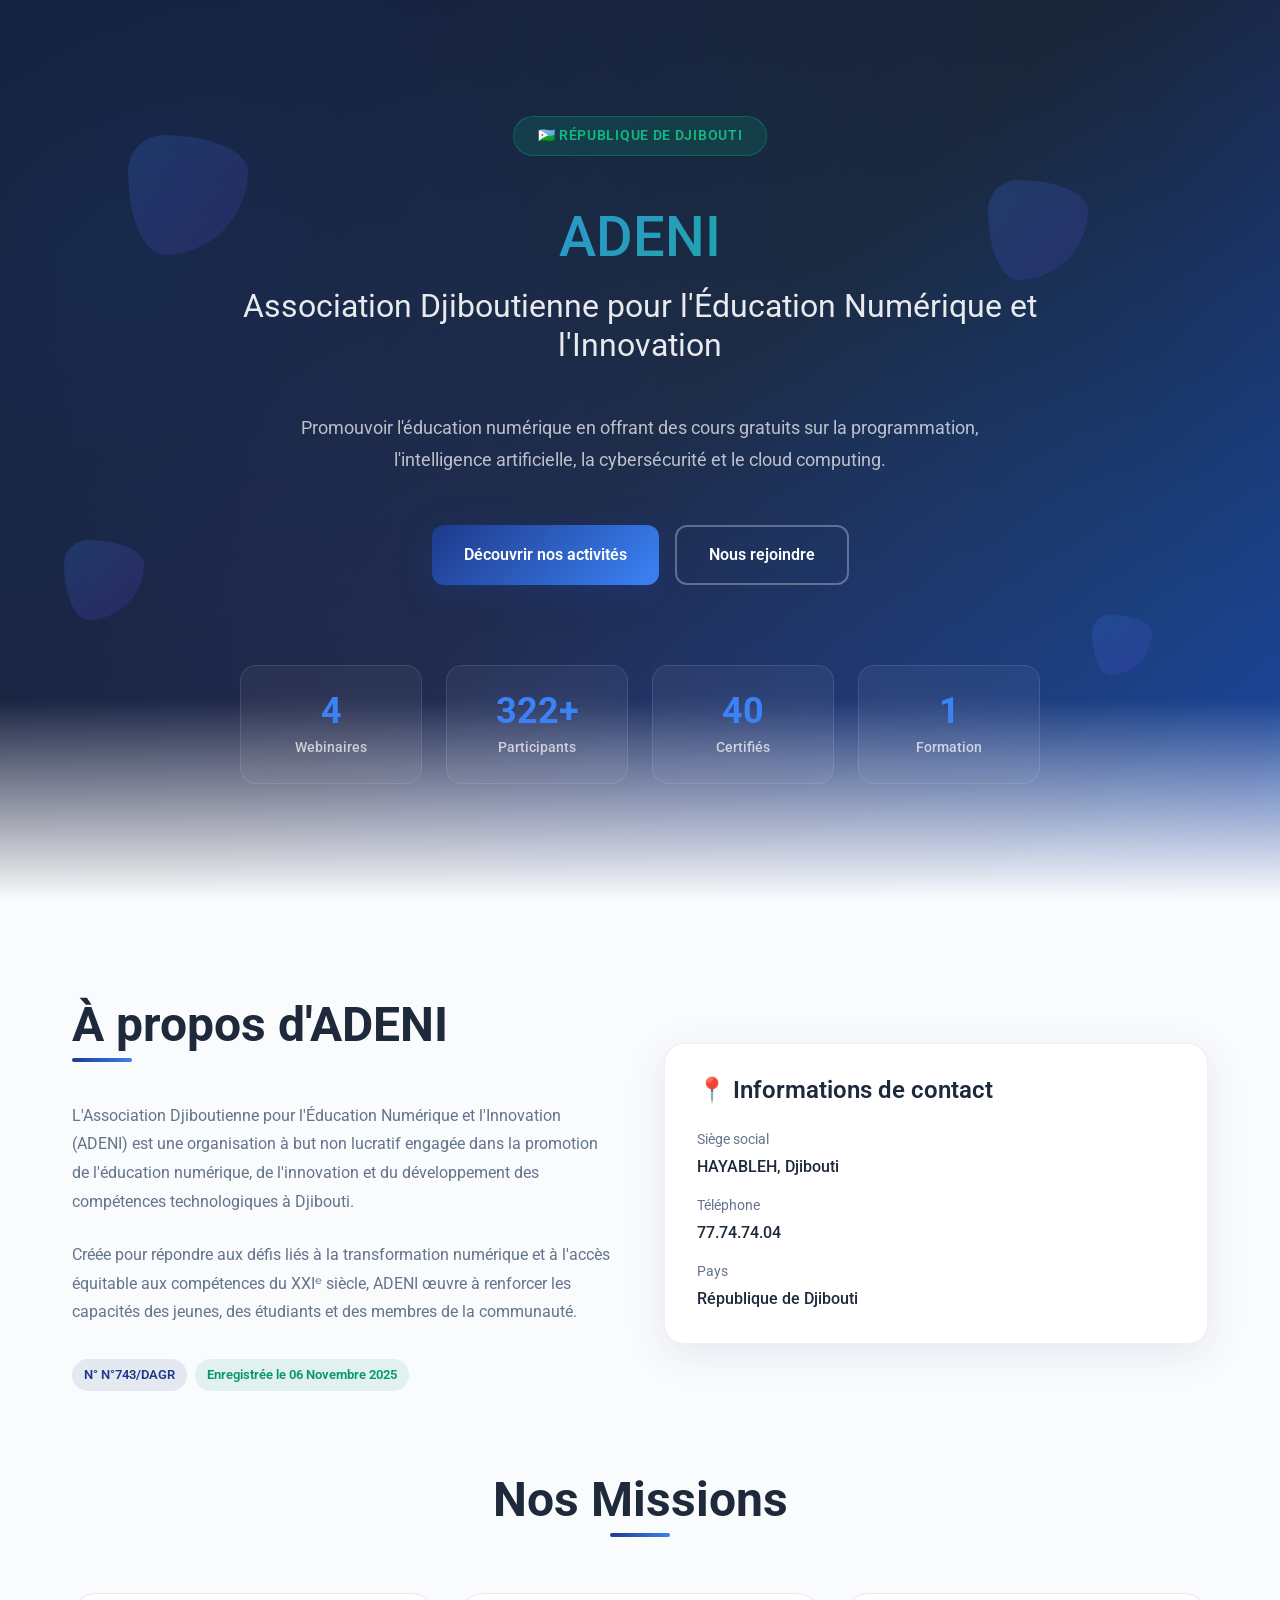
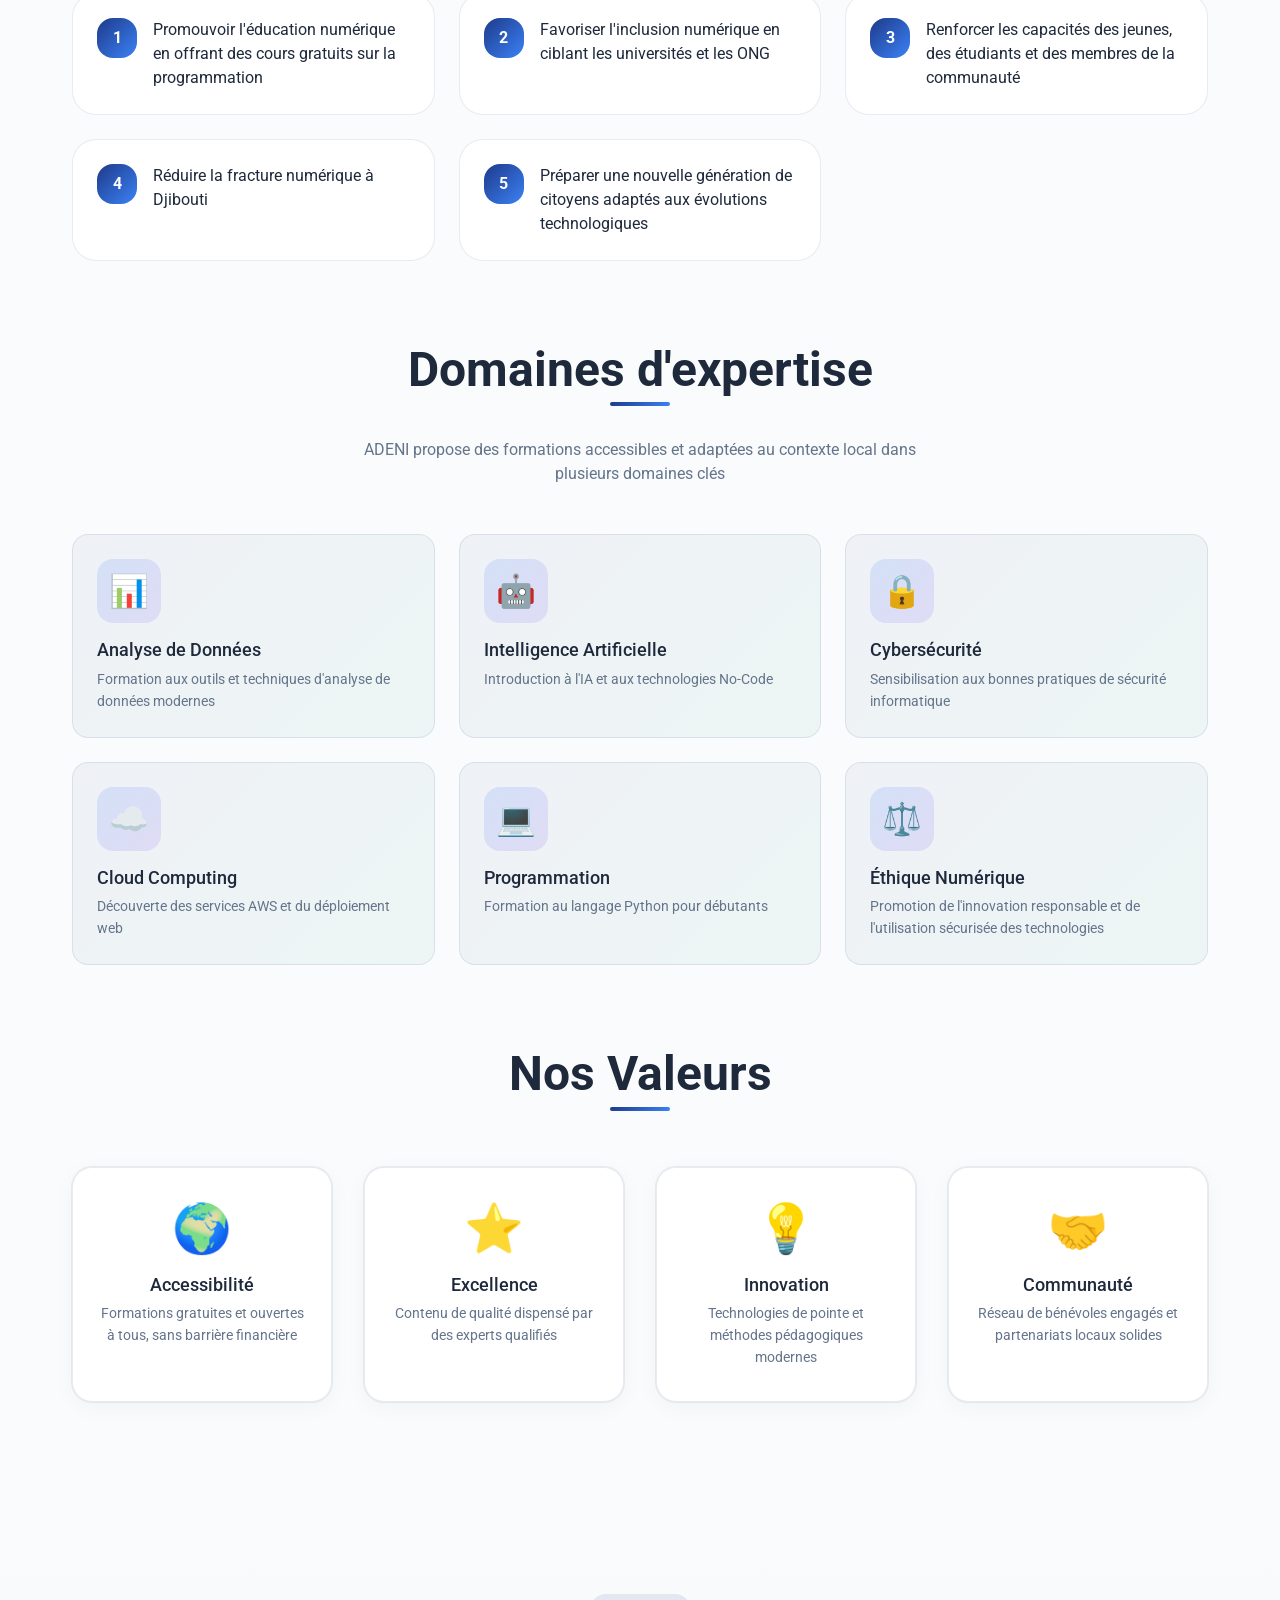
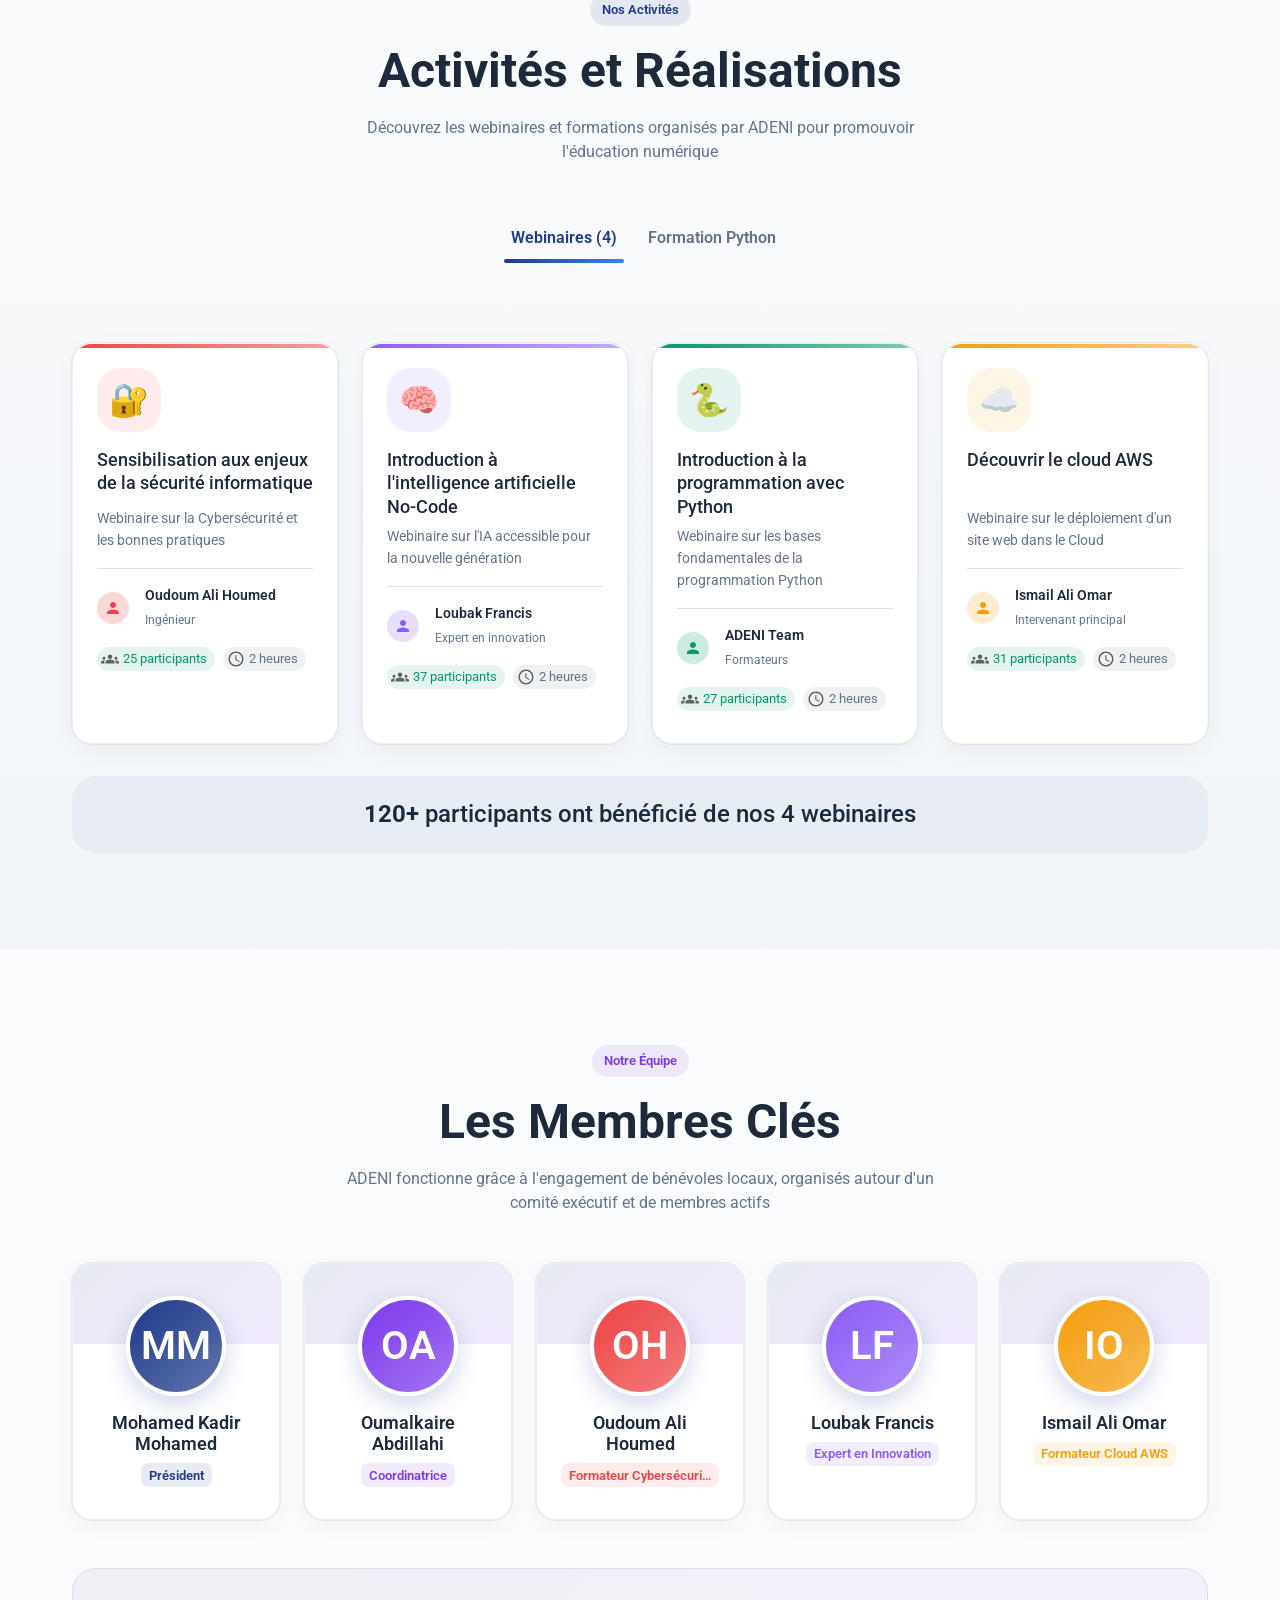
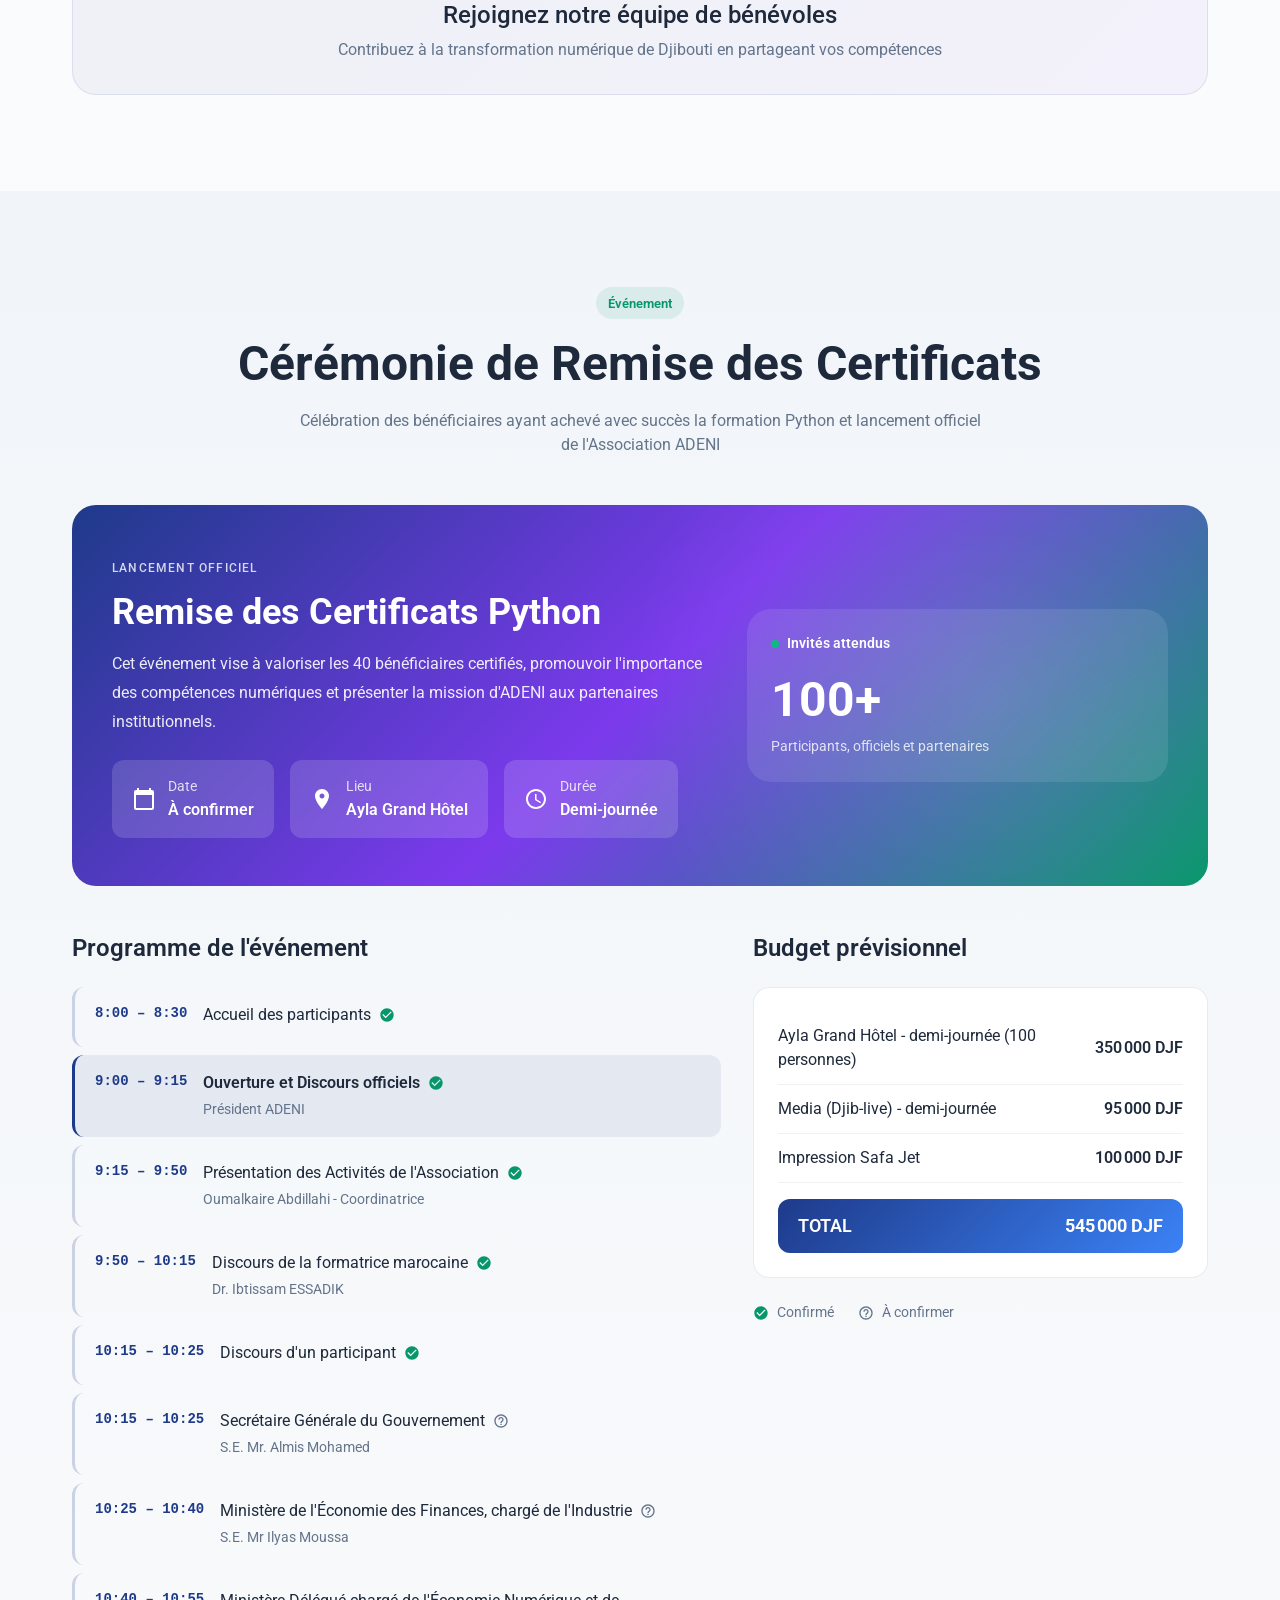
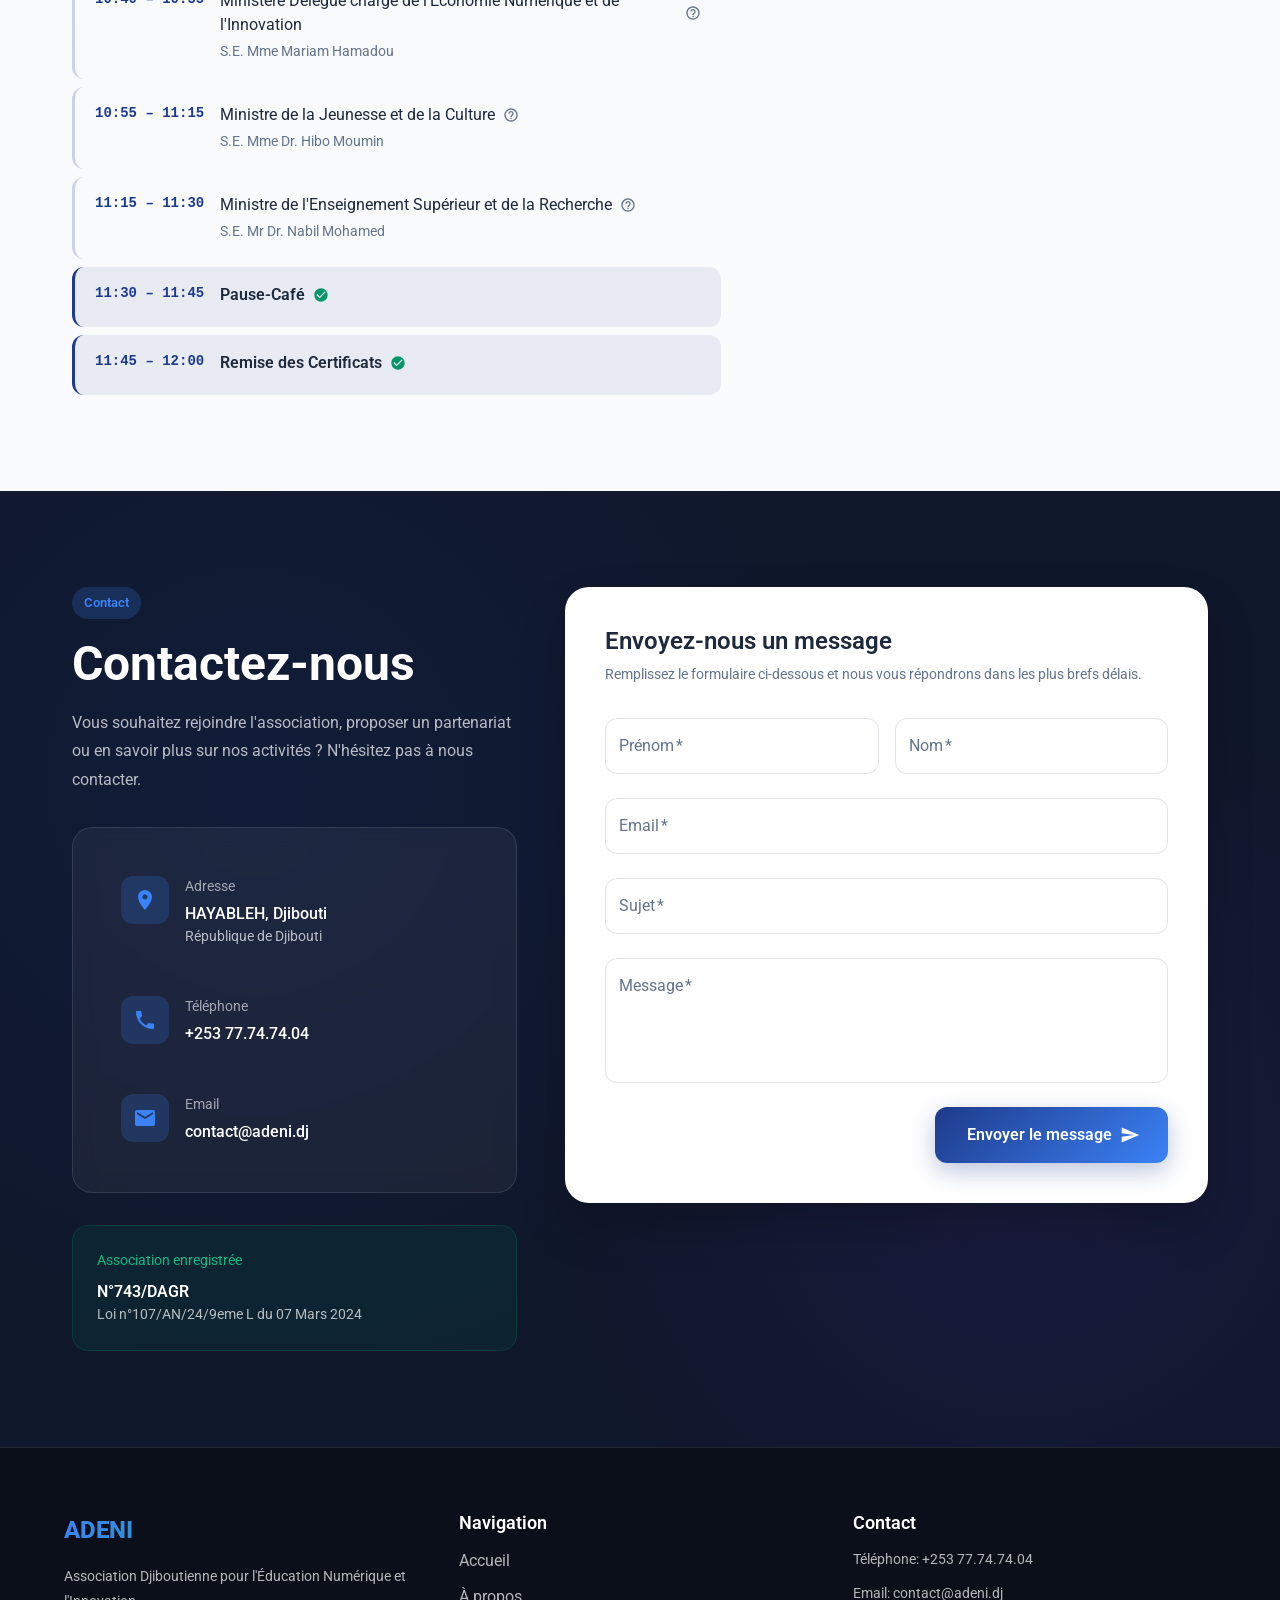
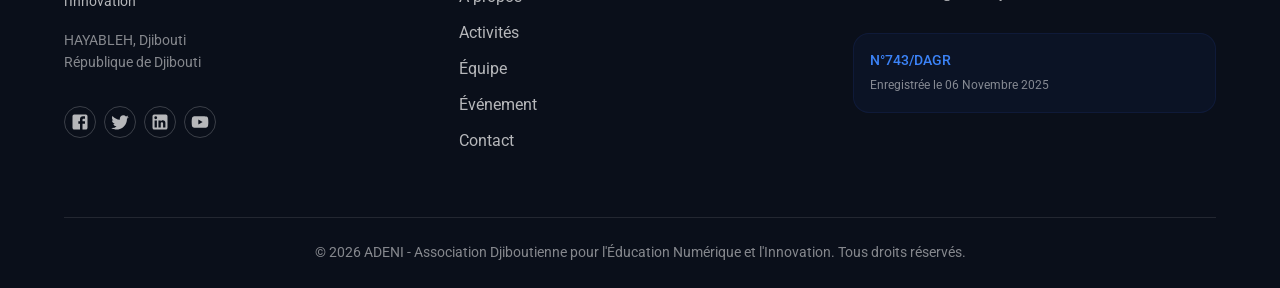
==== index.html @ f9df2353 "deploy: Ismail731404/adeni@a3d7ef7cccf377ec067c4fc3ce63d5098fafda42" ====
<!DOCTYPE html><!--Mme8Iy3ImjpcDbxz6R55e--><html lang="fr"><head><meta charSet="utf-8"/><link rel="preconnect" href="/" crossorigin=""/><meta name="viewport" content="width=device-width, initial-scale=1"/><link rel="stylesheet" href="/_next/static/chunks/e582fd2f82b62158.css" data-precedence="next"/><link rel="preload" as="script" fetchPriority="low" href="/_next/static/chunks/5a4df7dc9467d341.js"/><script src="/_next/static/chunks/112f346e31f991df.js" async=""></script><script src="/_next/static/chunks/652ad0aa26265c47.js" async=""></script><script src="/_next/static/chunks/0ff423a9fcc0186e.js" async=""></script><script src="/_next/static/chunks/ba8a736ce3226769.js" async=""></script><script src="/_next/static/chunks/turbopack-ac0573d4cff5a766.js" async=""></script><script src="/_next/static/chunks/345692ebcb7a11d4.js" async=""></script><script src="/_next/static/chunks/3dfbbc4568158f0a.js" async=""></script><script src="/_next/static/chunks/2060a9d7589f0f91.js" async=""></script><script src="/_next/static/chunks/ff1a16fafef87110.js" async=""></script><script src="/_next/static/chunks/247eb132b7f7b574.js" async=""></script><script src="/_next/static/chunks/ccc193979b85756c.js" async=""></script><script src="/_next/static/chunks/b25f6899c32c1273.js" async=""></script><script src="/_next/static/chunks/23a3ebc12481e586.js" async=""></script><script src="/_next/static/chunks/59f4f8a912d3705a.js" async=""></script><meta name="next-size-adjust" content=""/><script src="/_next/static/chunks/a6dad97d9634a72d.js" noModule=""></script><style data-emotion="mui-global lylr3s">html{-webkit-font-smoothing:antialiased;-moz-osx-font-smoothing:grayscale;box-sizing:border-box;-webkit-text-size-adjust:100%;}*,*::before,*::after{box-sizing:inherit;}strong,b{font-weight:700;}body{margin:0;color:var(--mui-palette-text-primary);font-family:"Roboto","Barlow","Montserrat","Inter",-apple-system,BlinkMacSystemFont,"Segoe UI",Helvetica,Arial,sans-serif,"Apple Color Emoji","Segoe UI Emoji";font-weight:400;font-size:1rem;line-height:1.5;background-color:var(--mui-palette-background-default);}@media print{body{background-color:var(--mui-palette-common-white);}}body::backdrop{background-color:var(--mui-palette-background-default);}</style><style data-emotion="mui-global animation-1j50h3g">@-webkit-keyframes animation-1j50h3g{0%,100%{opacity:0.6;-webkit-transform:scale(1);-moz-transform:scale(1);-ms-transform:scale(1);transform:scale(1);}50%{opacity:1;-webkit-transform:scale(1.05);-moz-transform:scale(1.05);-ms-transform:scale(1.05);transform:scale(1.05);}}@keyframes animation-1j50h3g{0%,100%{opacity:0.6;-webkit-transform:scale(1);-moz-transform:scale(1);-ms-transform:scale(1);transform:scale(1);}50%{opacity:1;-webkit-transform:scale(1.05);-moz-transform:scale(1.05);-ms-transform:scale(1.05);transform:scale(1.05);}}</style><style data-emotion="mui-global animation-1bge8p6">@-webkit-keyframes animation-1bge8p6{0%,100%{-webkit-transform:translateY(0) rotate(0deg);-moz-transform:translateY(0) rotate(0deg);-ms-transform:translateY(0) rotate(0deg);transform:translateY(0) rotate(0deg);}50%{-webkit-transform:translateY(-20px) rotate(5deg);-moz-transform:translateY(-20px) rotate(5deg);-ms-transform:translateY(-20px) rotate(5deg);transform:translateY(-20px) rotate(5deg);}}@keyframes animation-1bge8p6{0%,100%{-webkit-transform:translateY(0) rotate(0deg);-moz-transform:translateY(0) rotate(0deg);-ms-transform:translateY(0) rotate(0deg);transform:translateY(0) rotate(0deg);}50%{-webkit-transform:translateY(-20px) rotate(5deg);-moz-transform:translateY(-20px) rotate(5deg);-ms-transform:translateY(-20px) rotate(5deg);transform:translateY(-20px) rotate(5deg);}}</style><style data-emotion="mui-global animation-r6madp">@-webkit-keyframes animation-r6madp{0%{-webkit-background-position:0% 50%;background-position:0% 50%;}50%{-webkit-background-position:100% 50%;background-position:100% 50%;}100%{-webkit-background-position:0% 50%;background-position:0% 50%;}}@keyframes animation-r6madp{0%{-webkit-background-position:0% 50%;background-position:0% 50%;}50%{-webkit-background-position:100% 50%;background-position:100% 50%;}100%{-webkit-background-position:0% 50%;background-position:0% 50%;}}</style><style data-emotion="mui-global animation-rx6rw6">@-webkit-keyframes animation-rx6rw6{0%,100%{opacity:1;}50%{opacity:0.5;}}@keyframes animation-rx6rw6{0%,100%{opacity:1;}50%{opacity:0.5;}}</style><style data-emotion="mui-global 1prfaxn">@-webkit-keyframes mui-auto-fill{from{display:block;}}@keyframes mui-auto-fill{from{display:block;}}@-webkit-keyframes mui-auto-fill-cancel{from{display:block;}}@keyframes mui-auto-fill-cancel{from{display:block;}}</style><style data-emotion="mui-global 1vcqmmn">:root{--mui-spacing:8px;--mui-shape-borderRadius:8px;--mui-shadows-0:none;--mui-shadows-1:0px 1px 2px rgba(0, 0, 0, 0.08);--mui-shadows-2:0px 1px 5px rgba(0, 0, 0, 0.08);--mui-shadows-3:0px 1px 8px rgba(0, 0, 0, 0.08);--mui-shadows-4:0px 1px 10px rgba(0, 0, 0, 0.08);--mui-shadows-5:0px 1px 14px rgba(0, 0, 0, 0.08);--mui-shadows-6:0px 1px 18px rgba(0, 0, 0, 0.08);--mui-shadows-7:0px 2px 16px rgba(0, 0, 0, 0.08);--mui-shadows-8:0px 3px 14px rgba(0, 0, 0, 0.08);--mui-shadows-9:0px 3px 16px rgba(0, 0, 0, 0.08);--mui-shadows-10:0px 4px 18px rgba(0, 0, 0, 0.08);--mui-shadows-11:0px 4px 20px rgba(0, 0, 0, 0.08);--mui-shadows-12:0px 5px 22px rgba(0, 0, 0, 0.08);--mui-shadows-13:0px 5px 24px rgba(0, 0, 0, 0.08);--mui-shadows-14:0px 5px 26px rgba(0, 0, 0, 0.08);--mui-shadows-15:0px 6px 28px rgba(0, 0, 0, 0.08);--mui-shadows-16:0px 6px 30px rgba(0, 0, 0, 0.08);--mui-shadows-17:0px 6px 32px rgba(0, 0, 0, 0.08);--mui-shadows-18:0px 7px 34px rgba(0, 0, 0, 0.08);--mui-shadows-19:0px 7px 36px rgba(0, 0, 0, 0.08);--mui-shadows-20:0px 8px 38px rgba(0, 0, 0, 0.08);--mui-shadows-21:0px 8px 40px rgba(0, 0, 0, 0.08);--mui-shadows-22:0px 8px 42px rgba(0, 0, 0, 0.08);--mui-shadows-23:0px 9px 44px rgba(0, 0, 0, 0.08);--mui-shadows-24:0px 9px 46px rgba(0, 0, 0, 0.08);--mui-zIndex-mobileStepper:1000;--mui-zIndex-fab:1050;--mui-zIndex-speedDial:1050;--mui-zIndex-appBar:1100;--mui-zIndex-drawer:1200;--mui-zIndex-modal:1300;--mui-zIndex-snackbar:1400;--mui-zIndex-tooltip:1500;--mui-font-body1:400 1rem/1.5 "Roboto","Barlow","Montserrat","Inter",-apple-system,BlinkMacSystemFont,"Segoe UI",Helvetica,Arial,sans-serif,"Apple Color Emoji","Segoe UI Emoji";--mui-font-body2:400 0.875rem/1.57 "Roboto","Barlow","Montserrat","Inter",-apple-system,BlinkMacSystemFont,"Segoe UI",Helvetica,Arial,sans-serif,"Apple Color Emoji","Segoe UI Emoji";--mui-font-button:500 0.875rem/1.75 "Roboto","Barlow","Montserrat","Inter",-apple-system,BlinkMacSystemFont,"Segoe UI",Helvetica,Arial,sans-serif,"Apple Color Emoji","Segoe UI Emoji";--mui-font-caption:400 0.75rem/1.66 "Roboto","Barlow","Montserrat","Inter",-apple-system,BlinkMacSystemFont,"Segoe UI",Helvetica,Arial,sans-serif,"Apple Color Emoji","Segoe UI Emoji";--mui-font-subtitle1:500 1rem/1.57 "Roboto","Barlow","Montserrat","Inter",-apple-system,BlinkMacSystemFont,"Segoe UI",Helvetica,Arial,sans-serif,"Apple Color Emoji","Segoe UI Emoji";--mui-font-subtitle2:500 0.875rem/1.57 "Roboto","Barlow","Montserrat","Inter",-apple-system,BlinkMacSystemFont,"Segoe UI",Helvetica,Arial,sans-serif,"Apple Color Emoji","Segoe UI Emoji";--mui-font-overline:500 0.75rem/2.5 "Roboto","Barlow","Montserrat","Inter",-apple-system,BlinkMacSystemFont,"Segoe UI",Helvetica,Arial,sans-serif,"Apple Color Emoji","Segoe UI Emoji";--mui-font-h1:500 3.5rem/1.2 "Roboto","Barlow","Montserrat","Inter",-apple-system,BlinkMacSystemFont,"Segoe UI",Helvetica,Arial,sans-serif,"Apple Color Emoji","Segoe UI Emoji";--mui-font-h2:500 3rem/1.2 "Roboto","Barlow","Montserrat","Inter",-apple-system,BlinkMacSystemFont,"Segoe UI",Helvetica,Arial,sans-serif,"Apple Color Emoji","Segoe UI Emoji";--mui-font-h3:500 2.25rem/1.2 "Roboto","Barlow","Montserrat","Inter",-apple-system,BlinkMacSystemFont,"Segoe UI",Helvetica,Arial,sans-serif,"Apple Color Emoji","Segoe UI Emoji";--mui-font-h4:500 2rem/1.2 "Roboto","Barlow","Montserrat","Inter",-apple-system,BlinkMacSystemFont,"Segoe UI",Helvetica,Arial,sans-serif,"Apple Color Emoji","Segoe UI Emoji";--mui-font-h5:500 1.5rem/1.2 "Roboto","Barlow","Montserrat","Inter",-apple-system,BlinkMacSystemFont,"Segoe UI",Helvetica,Arial,sans-serif,"Apple Color Emoji","Segoe UI Emoji";--mui-font-h6:500 1.125rem/1.2 "Roboto","Barlow","Montserrat","Inter",-apple-system,BlinkMacSystemFont,"Segoe UI",Helvetica,Arial,sans-serif,"Apple Color Emoji","Segoe UI Emoji";--mui-font-inherit:inherit inherit/inherit inherit;}:root,.light{-webkit-print-color-scheme:light;color-scheme:light;--mui-palette-action-disabledBackground:rgba(0, 0, 0, 0.06);--mui-palette-action-active:rgba(0, 0, 0, 0.54);--mui-palette-action-hover:rgba(0, 0, 0, 0.04);--mui-palette-action-hoverOpacity:0.04;--mui-palette-action-selected:rgba(0, 0, 0, 0.08);--mui-palette-action-selectedOpacity:0.08;--mui-palette-action-disabled:rgba(0, 0, 0, 0.26);--mui-palette-action-disabledOpacity:0.38;--mui-palette-action-focus:rgba(0, 0, 0, 0.12);--mui-palette-action-focusOpacity:0.12;--mui-palette-action-activatedOpacity:0.12;--mui-palette-action-activeChannel:0 0 0;--mui-palette-action-selectedChannel:0 0 0;--mui-palette-background-default:var(--mui-palette-common-white);--mui-palette-background-defaultChannel:255 255 255;--mui-palette-background-paper:var(--mui-palette-common-white);--mui-palette-background-paperChannel:255 255 255;--mui-palette-background-level1:var(--mui-palette-neutral-50);--mui-palette-background-level2:var(--mui-palette-neutral-100);--mui-palette-background-level3:var(--mui-palette-neutral-200);--mui-palette-common-black:#000000;--mui-palette-common-white:#ffffff;--mui-palette-common-background:#fff;--mui-palette-common-onBackground:#000;--mui-palette-common-backgroundChannel:255 255 255;--mui-palette-common-onBackgroundChannel:0 0 0;--mui-palette-divider:var(--mui-palette-neutral-200);--mui-palette-dividerChannel:220 223 228;--mui-palette-error-50:#fef3f2;--mui-palette-error-100:#fee4e2;--mui-palette-error-200:#ffcdc9;--mui-palette-error-300:#fdaaa4;--mui-palette-error-400:#f97970;--mui-palette-error-500:#f04438;--mui-palette-error-600:#de3024;--mui-palette-error-700:#bb241a;--mui-palette-error-800:#9a221a;--mui-palette-error-900:#80231c;--mui-palette-error-950:#460d09;--mui-palette-error-light:#f97970;--mui-palette-error-main:#f04438;--mui-palette-error-dark:#de3024;--mui-palette-error-contrastText:var(--mui-palette-common-white);--mui-palette-error-mainChannel:240 68 56;--mui-palette-error-lightChannel:249 121 112;--mui-palette-error-darkChannel:222 48 36;--mui-palette-error-contrastTextChannel:var(--mui-palette-common-white);--mui-palette-info-50:#ecfdff;--mui-palette-info-100:#cff7fe;--mui-palette-info-200:#a4eefd;--mui-palette-info-300:#66e0fa;--mui-palette-info-400:#10bee8;--mui-palette-info-500:#04aad6;--mui-palette-info-600:#0787b3;--mui-palette-info-700:#0d6d91;--mui-palette-info-800:#145876;--mui-palette-info-900:#154964;--mui-palette-info-950:#082f44;--mui-palette-info-light:#10bee8;--mui-palette-info-main:#04aad6;--mui-palette-info-dark:#0787b3;--mui-palette-info-contrastText:var(--mui-palette-common-white);--mui-palette-info-mainChannel:4 170 214;--mui-palette-info-lightChannel:16 190 232;--mui-palette-info-darkChannel:7 135 179;--mui-palette-info-contrastTextChannel:var(--mui-palette-common-white);--mui-palette-neutral-50:#f9fafb;--mui-palette-neutral-100:#f1f1f4;--mui-palette-neutral-200:#dcdfe4;--mui-palette-neutral-300:#b3b9c6;--mui-palette-neutral-400:#8a94a6;--mui-palette-neutral-500:#667085;--mui-palette-neutral-600:#565e73;--mui-palette-neutral-700:#434a60;--mui-palette-neutral-800:#313749;--mui-palette-neutral-900:#212636;--mui-palette-neutral-950:#121621;--mui-palette-primary-50:#e6f7ee;--mui-palette-primary-100:#c2ebd5;--mui-palette-primary-200:#9cdfbb;--mui-palette-primary-300:#6ed39a;--mui-palette-primary-400:#4ac886;--mui-palette-primary-500:#00bf6f;--mui-palette-primary-600:#00a05c;--mui-palette-primary-700:#008148;--mui-palette-primary-800:#006236;--mui-palette-primary-900:#004d2b;--mui-palette-primary-950:#00321c;--mui-palette-primary-light:#4ac886;--mui-palette-primary-main:#00bf6f;--mui-palette-primary-dark:#00a05c;--mui-palette-primary-contrastText:var(--mui-palette-common-white);--mui-palette-primary-mainChannel:0 191 111;--mui-palette-primary-lightChannel:74 200 134;--mui-palette-primary-darkChannel:0 160 92;--mui-palette-primary-contrastTextChannel:var(--mui-palette-common-white);--mui-palette-secondary-50:#fbfcfe;--mui-palette-secondary-100:#f0f4f8;--mui-palette-secondary-200:#dde7ee;--mui-palette-secondary-300:#cdd7e1;--mui-palette-secondary-400:#9fa6ad;--mui-palette-secondary-500:#636b74;--mui-palette-secondary-600:#555e68;--mui-palette-secondary-700:#32383e;--mui-palette-secondary-800:#202427;--mui-palette-secondary-900:#121517;--mui-palette-secondary-950:#090a0b;--mui-palette-secondary-light:#555e68;--mui-palette-secondary-main:#32383e;--mui-palette-secondary-dark:#202427;--mui-palette-secondary-contrastText:var(--mui-palette-common-white);--mui-palette-secondary-mainChannel:50 56 62;--mui-palette-secondary-lightChannel:85 94 104;--mui-palette-secondary-darkChannel:32 36 39;--mui-palette-secondary-contrastTextChannel:var(--mui-palette-common-white);--mui-palette-success-50:#f0fdfa;--mui-palette-success-100:#ccfbef;--mui-palette-success-200:#9af5e1;--mui-palette-success-300:#5fe9ce;--mui-palette-success-400:#2ed3b8;--mui-palette-success-500:#15b79f;--mui-palette-success-600:#0e9382;--mui-palette-success-700:#107569;--mui-palette-success-800:#115e56;--mui-palette-success-900:#134e48;--mui-palette-success-950:#042f2c;--mui-palette-success-light:#2ed3b8;--mui-palette-success-main:#15b79f;--mui-palette-success-dark:#0e9382;--mui-palette-success-contrastText:var(--mui-palette-common-white);--mui-palette-success-mainChannel:21 183 159;--mui-palette-success-lightChannel:46 211 184;--mui-palette-success-darkChannel:14 147 130;--mui-palette-success-contrastTextChannel:var(--mui-palette-common-white);--mui-palette-text-primary:var(--mui-palette-neutral-900);--mui-palette-text-primaryChannel:33 38 54;--mui-palette-text-secondary:var(--mui-palette-neutral-500);--mui-palette-text-secondaryChannel:102 112 133;--mui-palette-text-disabled:var(--mui-palette-neutral-400);--mui-palette-warning-50:#e6f7ee;--mui-palette-warning-100:#c2ebd5;--mui-palette-warning-200:#9cdfbb;--mui-palette-warning-300:#6ed39a;--mui-palette-warning-400:#4ac886;--mui-palette-warning-500:#00bf6f;--mui-palette-warning-600:#00a05c;--mui-palette-warning-700:#008148;--mui-palette-warning-800:#006236;--mui-palette-warning-900:#004d2b;--mui-palette-warning-950:#00321c;--mui-palette-warning-light:#4ac886;--mui-palette-warning-main:#00bf6f;--mui-palette-warning-dark:#00a05c;--mui-palette-warning-contrastText:var(--mui-palette-common-white);--mui-palette-warning-mainChannel:0 191 111;--mui-palette-warning-lightChannel:74 200 134;--mui-palette-warning-darkChannel:0 160 92;--mui-palette-warning-contrastTextChannel:var(--mui-palette-common-white);--mui-palette-grey-50:#fafafa;--mui-palette-grey-100:#f5f5f5;--mui-palette-grey-200:#eeeeee;--mui-palette-grey-300:#e0e0e0;--mui-palette-grey-400:#bdbdbd;--mui-palette-grey-500:#9e9e9e;--mui-palette-grey-600:#757575;--mui-palette-grey-700:#616161;--mui-palette-grey-800:#424242;--mui-palette-grey-900:#212121;--mui-palette-grey-A100:#f5f5f5;--mui-palette-grey-A200:#eeeeee;--mui-palette-grey-A400:#bdbdbd;--mui-palette-grey-A700:#616161;--mui-palette-Alert-errorColor:rgb(99, 48, 44);--mui-palette-Alert-infoColor:rgb(6, 76, 92);--mui-palette-Alert-successColor:rgb(18, 84, 73);--mui-palette-Alert-warningColor:rgb(29, 80, 53);--mui-palette-Alert-errorFilledBg:var(--mui-palette-error-main, #f04438);--mui-palette-Alert-infoFilledBg:var(--mui-palette-info-main, #04aad6);--mui-palette-Alert-successFilledBg:var(--mui-palette-success-main, #15b79f);--mui-palette-Alert-warningFilledBg:var(--mui-palette-warning-main, #00bf6f);--mui-palette-Alert-errorFilledColor:#fff;--mui-palette-Alert-infoFilledColor:rgba(0, 0, 0, 0.87);--mui-palette-Alert-successFilledColor:rgba(0, 0, 0, 0.87);--mui-palette-Alert-warningFilledColor:rgba(0, 0, 0, 0.87);--mui-palette-Alert-errorStandardBg:rgb(254, 241, 240);--mui-palette-Alert-infoStandardBg:rgb(231, 248, 252);--mui-palette-Alert-successStandardBg:rgb(234, 250, 247);--mui-palette-Alert-warningStandardBg:rgb(236, 249, 242);--mui-palette-Alert-errorIconColor:var(--mui-palette-error-main, #f04438);--mui-palette-Alert-infoIconColor:var(--mui-palette-info-main, #04aad6);--mui-palette-Alert-successIconColor:var(--mui-palette-success-main, #15b79f);--mui-palette-Alert-warningIconColor:var(--mui-palette-warning-main, #00bf6f);--mui-palette-AppBar-defaultBg:var(--mui-palette-grey-100, #f5f5f5);--mui-palette-Avatar-defaultBg:var(--mui-palette-grey-400, #bdbdbd);--mui-palette-Button-inheritContainedBg:var(--mui-palette-grey-300, #e0e0e0);--mui-palette-Button-inheritContainedHoverBg:var(--mui-palette-grey-A100, #f5f5f5);--mui-palette-Chip-defaultBorder:var(--mui-palette-grey-400, #bdbdbd);--mui-palette-Chip-defaultAvatarColor:var(--mui-palette-grey-700, #616161);--mui-palette-Chip-defaultIconColor:var(--mui-palette-grey-700, #616161);--mui-palette-FilledInput-bg:rgba(0, 0, 0, 0.06);--mui-palette-FilledInput-hoverBg:rgba(0, 0, 0, 0.09);--mui-palette-FilledInput-disabledBg:rgba(0, 0, 0, 0.12);--mui-palette-LinearProgress-primaryBg:rgb(158, 230, 200);--mui-palette-LinearProgress-secondaryBg:rgb(177, 179, 181);--mui-palette-LinearProgress-errorBg:rgb(249, 183, 179);--mui-palette-LinearProgress-infoBg:rgb(159, 222, 239);--mui-palette-LinearProgress-successBg:rgb(166, 227, 218);--mui-palette-LinearProgress-warningBg:rgb(158, 230, 200);--mui-palette-Skeleton-bg:rgba(var(--mui-palette-text-primaryChannel, 33 38 54) / 0.11);--mui-palette-Slider-primaryTrack:rgb(158, 230, 200);--mui-palette-Slider-secondaryTrack:rgb(177, 179, 181);--mui-palette-Slider-errorTrack:rgb(249, 183, 179);--mui-palette-Slider-infoTrack:rgb(159, 222, 239);--mui-palette-Slider-successTrack:rgb(166, 227, 218);--mui-palette-Slider-warningTrack:rgb(158, 230, 200);--mui-palette-SnackbarContent-bg:var(--mui-palette-common-white);--mui-palette-SpeedDialAction-fabHoverBg:var(--mui-palette-common-white);--mui-palette-StepConnector-border:var(--mui-palette-grey-400, #bdbdbd);--mui-palette-StepContent-border:var(--mui-palette-grey-400, #bdbdbd);--mui-palette-Switch-defaultColor:var(--mui-palette-common-white, #ffffff);--mui-palette-Switch-defaultDisabledColor:var(--mui-palette-grey-100, #f5f5f5);--mui-palette-Switch-primaryDisabledColor:rgb(158, 230, 200);--mui-palette-Switch-secondaryDisabledColor:rgb(177, 179, 181);--mui-palette-Switch-errorDisabledColor:rgb(249, 183, 179);--mui-palette-Switch-infoDisabledColor:rgb(159, 222, 239);--mui-palette-Switch-successDisabledColor:rgb(166, 227, 218);--mui-palette-Switch-warningDisabledColor:rgb(158, 230, 200);--mui-palette-TableCell-border:var(--mui-palette-neutral-200);--mui-palette-Tooltip-bg:rgba(97, 97, 97, 0.92);--mui-opacity-inputPlaceholder:0.42;--mui-opacity-inputUnderline:0.42;--mui-opacity-switchTrackDisabled:0.12;--mui-opacity-switchTrack:0.38;}.dark{-webkit-print-color-scheme:dark;color-scheme:dark;--mui-palette-common-black:#000000;--mui-palette-common-white:#ffffff;--mui-palette-common-background:#000;--mui-palette-common-onBackground:#fff;--mui-palette-common-backgroundChannel:0 0 0;--mui-palette-common-onBackgroundChannel:255 255 255;--mui-palette-primary-50:#e6f7ee;--mui-palette-primary-100:#c2ebd5;--mui-palette-primary-200:#9cdfbb;--mui-palette-primary-300:#6ed39a;--mui-palette-primary-400:#4ac886;--mui-palette-primary-500:#00bf6f;--mui-palette-primary-600:#00a05c;--mui-palette-primary-700:#008148;--mui-palette-primary-800:#006236;--mui-palette-primary-900:#004d2b;--mui-palette-primary-950:#00321c;--mui-palette-primary-light:#6ed39a;--mui-palette-primary-main:#4ac886;--mui-palette-primary-dark:#00bf6f;--mui-palette-primary-contrastText:var(--mui-palette-common-black);--mui-palette-primary-mainChannel:74 200 134;--mui-palette-primary-lightChannel:110 211 154;--mui-palette-primary-darkChannel:0 191 111;--mui-palette-primary-contrastTextChannel:var(--mui-palette-common-black);--mui-palette-secondary-50:#fbfcfe;--mui-palette-secondary-100:#f0f4f8;--mui-palette-secondary-200:#dde7ee;--mui-palette-secondary-300:#cdd7e1;--mui-palette-secondary-400:#9fa6ad;--mui-palette-secondary-500:#636b74;--mui-palette-secondary-600:#555e68;--mui-palette-secondary-700:#32383e;--mui-palette-secondary-800:#202427;--mui-palette-secondary-900:#121517;--mui-palette-secondary-950:#090a0b;--mui-palette-secondary-light:#f0f4f8;--mui-palette-secondary-main:#dde7ee;--mui-palette-secondary-dark:#cdd7e1;--mui-palette-secondary-contrastText:var(--mui-palette-common-black);--mui-palette-secondary-mainChannel:221 231 238;--mui-palette-secondary-lightChannel:240 244 248;--mui-palette-secondary-darkChannel:205 215 225;--mui-palette-secondary-contrastTextChannel:var(--mui-palette-common-black);--mui-palette-error-50:#fef3f2;--mui-palette-error-100:#fee4e2;--mui-palette-error-200:#ffcdc9;--mui-palette-error-300:#fdaaa4;--mui-palette-error-400:#f97970;--mui-palette-error-500:#f04438;--mui-palette-error-600:#de3024;--mui-palette-error-700:#bb241a;--mui-palette-error-800:#9a221a;--mui-palette-error-900:#80231c;--mui-palette-error-950:#460d09;--mui-palette-error-light:#fdaaa4;--mui-palette-error-main:#f97970;--mui-palette-error-dark:#f04438;--mui-palette-error-contrastText:var(--mui-palette-common-black);--mui-palette-error-mainChannel:249 121 112;--mui-palette-error-lightChannel:253 170 164;--mui-palette-error-darkChannel:240 68 56;--mui-palette-error-contrastTextChannel:var(--mui-palette-common-black);--mui-palette-warning-50:#e6f7ee;--mui-palette-warning-100:#c2ebd5;--mui-palette-warning-200:#9cdfbb;--mui-palette-warning-300:#6ed39a;--mui-palette-warning-400:#4ac886;--mui-palette-warning-500:#00bf6f;--mui-palette-warning-600:#00a05c;--mui-palette-warning-700:#008148;--mui-palette-warning-800:#006236;--mui-palette-warning-900:#004d2b;--mui-palette-warning-950:#00321c;--mui-palette-warning-light:#6ed39a;--mui-palette-warning-main:#4ac886;--mui-palette-warning-dark:#00bf6f;--mui-palette-warning-contrastText:var(--mui-palette-common-black);--mui-palette-warning-mainChannel:74 200 134;--mui-palette-warning-lightChannel:110 211 154;--mui-palette-warning-darkChannel:0 191 111;--mui-palette-warning-contrastTextChannel:var(--mui-palette-common-black);--mui-palette-info-50:#ecfdff;--mui-palette-info-100:#cff7fe;--mui-palette-info-200:#a4eefd;--mui-palette-info-300:#66e0fa;--mui-palette-info-400:#10bee8;--mui-palette-info-500:#04aad6;--mui-palette-info-600:#0787b3;--mui-palette-info-700:#0d6d91;--mui-palette-info-800:#145876;--mui-palette-info-900:#154964;--mui-palette-info-950:#082f44;--mui-palette-info-light:#66e0fa;--mui-palette-info-main:#10bee8;--mui-palette-info-dark:#04aad6;--mui-palette-info-contrastText:var(--mui-palette-common-black);--mui-palette-info-mainChannel:16 190 232;--mui-palette-info-lightChannel:102 224 250;--mui-palette-info-darkChannel:4 170 214;--mui-palette-info-contrastTextChannel:var(--mui-palette-common-black);--mui-palette-success-50:#f0fdfa;--mui-palette-success-100:#ccfbef;--mui-palette-success-200:#9af5e1;--mui-palette-success-300:#5fe9ce;--mui-palette-success-400:#2ed3b8;--mui-palette-success-500:#15b79f;--mui-palette-success-600:#0e9382;--mui-palette-success-700:#107569;--mui-palette-success-800:#115e56;--mui-palette-success-900:#134e48;--mui-palette-success-950:#042f2c;--mui-palette-success-light:#5fe9ce;--mui-palette-success-main:#2ed3b8;--mui-palette-success-dark:#15b79f;--mui-palette-success-contrastText:var(--mui-palette-common-black);--mui-palette-success-mainChannel:46 211 184;--mui-palette-success-lightChannel:95 233 206;--mui-palette-success-darkChannel:21 183 159;--mui-palette-success-contrastTextChannel:var(--mui-palette-common-black);--mui-palette-grey-50:#fafafa;--mui-palette-grey-100:#f5f5f5;--mui-palette-grey-200:#eeeeee;--mui-palette-grey-300:#e0e0e0;--mui-palette-grey-400:#bdbdbd;--mui-palette-grey-500:#9e9e9e;--mui-palette-grey-600:#757575;--mui-palette-grey-700:#616161;--mui-palette-grey-800:#424242;--mui-palette-grey-900:#212121;--mui-palette-grey-A100:#f5f5f5;--mui-palette-grey-A200:#eeeeee;--mui-palette-grey-A400:#bdbdbd;--mui-palette-grey-A700:#616161;--mui-palette-text-primary:var(--mui-palette-neutral-100);--mui-palette-text-secondary:var(--mui-palette-neutral-400);--mui-palette-text-disabled:var(--mui-palette-neutral-600);--mui-palette-text-icon:rgba(255, 255, 255, 0.5);--mui-palette-text-primaryChannel:240 244 248;--mui-palette-text-secondaryChannel:159 166 173;--mui-palette-divider:var(--mui-palette-neutral-700);--mui-palette-background-paper:var(--mui-palette-neutral-900);--mui-palette-background-default:var(--mui-palette-neutral-950);--mui-palette-background-defaultChannel:9 10 11;--mui-palette-background-paperChannel:19 78 72;--mui-palette-background-level1:var(--mui-palette-neutral-800);--mui-palette-background-level2:var(--mui-palette-neutral-700);--mui-palette-background-level3:var(--mui-palette-neutral-600);--mui-palette-action-active:#fff;--mui-palette-action-hover:rgba(255, 255, 255, 0.08);--mui-palette-action-hoverOpacity:0.08;--mui-palette-action-selected:rgba(255, 255, 255, 0.16);--mui-palette-action-selectedOpacity:0.16;--mui-palette-action-disabled:rgba(255, 255, 255, 0.3);--mui-palette-action-disabledBackground:rgba(0, 0, 0, 0.12);--mui-palette-action-disabledOpacity:0.38;--mui-palette-action-focus:rgba(255, 255, 255, 0.12);--mui-palette-action-focusOpacity:0.12;--mui-palette-action-activatedOpacity:0.24;--mui-palette-action-activeChannel:255 255 255;--mui-palette-action-selectedChannel:255 255 255;--mui-palette-dividerChannel:50 56 62;--mui-palette-neutral-50:#fbfcfe;--mui-palette-neutral-100:#f0f4f8;--mui-palette-neutral-200:#dde7ee;--mui-palette-neutral-300:#cdd7e1;--mui-palette-neutral-400:#9fa6ad;--mui-palette-neutral-500:#636b74;--mui-palette-neutral-600:#555e68;--mui-palette-neutral-700:#32383e;--mui-palette-neutral-800:#202427;--mui-palette-neutral-900:#121517;--mui-palette-neutral-950:#090a0b;--mui-palette-Alert-errorColor:rgb(254, 221, 218);--mui-palette-Alert-infoColor:rgb(193, 242, 253);--mui-palette-Alert-successColor:rgb(191, 246, 235);--mui-palette-Alert-warningColor:rgb(197, 237, 214);--mui-palette-Alert-errorFilledBg:var(--mui-palette-error-dark, #f04438);--mui-palette-Alert-infoFilledBg:var(--mui-palette-info-dark, #04aad6);--mui-palette-Alert-successFilledBg:var(--mui-palette-success-dark, #15b79f);--mui-palette-Alert-warningFilledBg:var(--mui-palette-warning-dark, #00bf6f);--mui-palette-Alert-errorFilledColor:#fff;--mui-palette-Alert-infoFilledColor:rgba(0, 0, 0, 0.87);--mui-palette-Alert-successFilledColor:rgba(0, 0, 0, 0.87);--mui-palette-Alert-warningFilledColor:rgba(0, 0, 0, 0.87);--mui-palette-Alert-errorStandardBg:rgb(25, 16, 16);--mui-palette-Alert-infoStandardBg:rgb(10, 22, 24);--mui-palette-Alert-successStandardBg:rgb(9, 23, 20);--mui-palette-Alert-warningStandardBg:rgb(10, 21, 15);--mui-palette-Alert-errorIconColor:var(--mui-palette-error-main, #f97970);--mui-palette-Alert-infoIconColor:var(--mui-palette-info-main, #10bee8);--mui-palette-Alert-successIconColor:var(--mui-palette-success-main, #2ed3b8);--mui-palette-Alert-warningIconColor:var(--mui-palette-warning-main, #4ac886);--mui-palette-AppBar-defaultBg:var(--mui-palette-grey-900, #212121);--mui-palette-AppBar-darkBg:var(--mui-palette-background-paper, var(--mui-palette-neutral-900));--mui-palette-AppBar-darkColor:var(--mui-palette-text-primary, var(--mui-palette-neutral-100));--mui-palette-Avatar-defaultBg:var(--mui-palette-grey-600, #757575);--mui-palette-Button-inheritContainedBg:var(--mui-palette-grey-800, #424242);--mui-palette-Button-inheritContainedHoverBg:var(--mui-palette-grey-700, #616161);--mui-palette-Chip-defaultBorder:var(--mui-palette-grey-700, #616161);--mui-palette-Chip-defaultAvatarColor:var(--mui-palette-grey-300, #e0e0e0);--mui-palette-Chip-defaultIconColor:var(--mui-palette-grey-300, #e0e0e0);--mui-palette-FilledInput-bg:rgba(255, 255, 255, 0.09);--mui-palette-FilledInput-hoverBg:rgba(255, 255, 255, 0.13);--mui-palette-FilledInput-disabledBg:rgba(255, 255, 255, 0.12);--mui-palette-LinearProgress-primaryBg:rgb(37, 100, 67);--mui-palette-LinearProgress-secondaryBg:rgb(110, 115, 119);--mui-palette-LinearProgress-errorBg:rgb(124, 60, 56);--mui-palette-LinearProgress-infoBg:rgb(8, 95, 116);--mui-palette-LinearProgress-successBg:rgb(23, 105, 92);--mui-palette-LinearProgress-warningBg:rgb(37, 100, 67);--mui-palette-Skeleton-bg:rgba(var(--mui-palette-text-primaryChannel, 240 244 248) / 0.13);--mui-palette-Slider-primaryTrack:rgb(37, 100, 67);--mui-palette-Slider-secondaryTrack:rgb(110, 115, 119);--mui-palette-Slider-errorTrack:rgb(124, 60, 56);--mui-palette-Slider-infoTrack:rgb(8, 95, 116);--mui-palette-Slider-successTrack:rgb(23, 105, 92);--mui-palette-Slider-warningTrack:rgb(37, 100, 67);--mui-palette-SnackbarContent-bg:var(--mui-palette-neutral-950);--mui-palette-SpeedDialAction-fabHoverBg:var(--mui-palette-neutral-900);--mui-palette-StepConnector-border:var(--mui-palette-grey-600, #757575);--mui-palette-StepContent-border:var(--mui-palette-grey-600, #757575);--mui-palette-Switch-defaultColor:var(--mui-palette-grey-300, #e0e0e0);--mui-palette-Switch-defaultDisabledColor:var(--mui-palette-grey-600, #757575);--mui-palette-Switch-primaryDisabledColor:rgb(33, 89, 60);--mui-palette-Switch-secondaryDisabledColor:rgb(99, 103, 107);--mui-palette-Switch-errorDisabledColor:rgb(112, 54, 50);--mui-palette-Switch-infoDisabledColor:rgb(7, 85, 104);--mui-palette-Switch-successDisabledColor:rgb(20, 94, 82);--mui-palette-Switch-warningDisabledColor:rgb(33, 89, 60);--mui-palette-TableCell-border:var(--mui-palette-neutral-700);--mui-palette-Tooltip-bg:rgba(97, 97, 97, 0.92);--mui-opacity-inputPlaceholder:0.5;--mui-opacity-inputUnderline:0.7;--mui-opacity-switchTrackDisabled:0.2;--mui-opacity-switchTrack:0.3;--mui-overlays-0:none;--mui-overlays-1:linear-gradient(rgba(255 255 255 / 0.051), rgba(255 255 255 / 0.051));--mui-overlays-2:linear-gradient(rgba(255 255 255 / 0.069), rgba(255 255 255 / 0.069));--mui-overlays-3:linear-gradient(rgba(255 255 255 / 0.082), rgba(255 255 255 / 0.082));--mui-overlays-4:linear-gradient(rgba(255 255 255 / 0.092), rgba(255 255 255 / 0.092));--mui-overlays-5:linear-gradient(rgba(255 255 255 / 0.101), rgba(255 255 255 / 0.101));--mui-overlays-6:linear-gradient(rgba(255 255 255 / 0.108), rgba(255 255 255 / 0.108));--mui-overlays-7:linear-gradient(rgba(255 255 255 / 0.114), rgba(255 255 255 / 0.114));--mui-overlays-8:linear-gradient(rgba(255 255 255 / 0.119), rgba(255 255 255 / 0.119));--mui-overlays-9:linear-gradient(rgba(255 255 255 / 0.124), rgba(255 255 255 / 0.124));--mui-overlays-10:linear-gradient(rgba(255 255 255 / 0.128), rgba(255 255 255 / 0.128));--mui-overlays-11:linear-gradient(rgba(255 255 255 / 0.132), rgba(255 255 255 / 0.132));--mui-overlays-12:linear-gradient(rgba(255 255 255 / 0.135), rgba(255 255 255 / 0.135));--mui-overlays-13:linear-gradient(rgba(255 255 255 / 0.139), rgba(255 255 255 / 0.139));--mui-overlays-14:linear-gradient(rgba(255 255 255 / 0.142), rgba(255 255 255 / 0.142));--mui-overlays-15:linear-gradient(rgba(255 255 255 / 0.145), rgba(255 255 255 / 0.145));--mui-overlays-16:linear-gradient(rgba(255 255 255 / 0.147), rgba(255 255 255 / 0.147));--mui-overlays-17:linear-gradient(rgba(255 255 255 / 0.15), rgba(255 255 255 / 0.15));--mui-overlays-18:linear-gradient(rgba(255 255 255 / 0.152), rgba(255 255 255 / 0.152));--mui-overlays-19:linear-gradient(rgba(255 255 255 / 0.155), rgba(255 255 255 / 0.155));--mui-overlays-20:linear-gradient(rgba(255 255 255 / 0.157), rgba(255 255 255 / 0.157));--mui-overlays-21:linear-gradient(rgba(255 255 255 / 0.159), rgba(255 255 255 / 0.159));--mui-overlays-22:linear-gradient(rgba(255 255 255 / 0.161), rgba(255 255 255 / 0.161));--mui-overlays-23:linear-gradient(rgba(255 255 255 / 0.163), rgba(255 255 255 / 0.163));--mui-overlays-24:linear-gradient(rgba(255 255 255 / 0.165), rgba(255 255 255 / 0.165));}</style><style data-emotion="mui t9zlux 9u8nox sr2yt1 106tpw4 ge5hwm 14sfjsa tfcmu2 1cz63rn 1djl4bn qumfc4 cw2k3h 1vpu70t s6dc6l ike30x 5xgt2c 19myay0 1jbxvdv 0 194riku 9y4g0r 18u80it 1nphul1 uuo2y2 1czuce6 1d8e5r1 16ap8z1 155u782 1ap28hr 1pbhqh0 1ctcs0o ggontd 18q8mxr 1pm5g7c amresc 16uvwdm 1giuxgv lvasx7 1no3677 49hs36 ah9oh2 tnatjl 19v1w2g pjen79 8ubke j0j2jc uk2clo 1ulamx2 14vsv3w ulbyaa gzptcz 1u1fved 11l8mpa 1a8w2hw 1e5ck6t 1af0dxo 1md5qhs 1196idp 1caykud 13a2sls 1svaozw 14zmlxl vdhc8q 1f3eh7h f17v5b 16cvqyc j8jtsi nh31mz 1lj476a 1dywt6j tb76vy 18sebao 1p6p7rj qoghzg 1dlodwt ygda1q ck51oc 1q8wb1j 1n7dtpl 1502b48 18odw0h 1nalq8f xi606m 7dflfm 1atp2l8 yzyfa0 uodinn 1l4w6pd 152kmlb 1m5sepv w94xpu 162tvoi nvg557 b2w34n 1oghipa vmn7jq 11voutz cnheyd mdhohj n7v72u 1ik8hc0 ap1adi 1usbk31 1febfks n7m28g uzhpk1 jaool6 136vk3h jgm2uc 1rr4qq7 u56s3n 1ahsgld y29vn0 1g2d4de 1j7x5zi b9zgoq juafx4 1puk7eq g27cee 12pbw93 qvtcjd 1ygsmd7 s31gfy 18qrpdg uqduwb e8y97x tgitbz 7tkyyo 1behf8k 1gxuve 12koagl dh6a5o 1tro7l6 r0x7t5 depviu 126hgeb vczi2c 1hfm1jd xroteb aajgfw 1kfq2dh 180w7c1 594wab lapx0r 5k1wih mw2854 ls89wn vh8xk9 6fydy0 ixo99k 17081op 1b5yxvh 12h6os2 2xn0ns 1fiv2hr 2cmwwj h62jis auzc86 paqqca 19jxcnu xisphj 10r65dd 12duzhl 13nb6v0 aa5vz8 oeuq63 19ws6ux 3peuk1 1a9osnc 1fj209q 7qbuhs 2g5ht 1575fuq 1mnf0ec eq4n2w 3zbz66 jhvjf2 1pkos26 18tcs14 161kg8y 1tn0d4a oufl4r phlaz7 dc4as 1yxgsi7 122o4lp iguwhy boaasa 1mslilu 19ynww8 1xsp4v1 14t60ii 1esp43k dk7dxw 1c5utz8 qw4hkh bly4bm 150ccm0 f1a22 1ijltce az42r2 s3z2di 1ieipr9 3716m6 a1spsl mebnq3 1ecy3a5 hngavo hbil2u 1jm51ic 1x5994f gm158b z0l644 19sukei k6cdzf 61vpv2 1gn2eep zmqrer sd02zf 30v74q 1p57jbi 1gvcl2x 1x1ldkw 1yjq1it 1c9bevd 11m8qnq k0q99s 1r7ffbh sq3an9 1fbdl3b uftwtg 1tzqx9g 2h5s8h 1v63mlc 1yoxo8m 13az8cv 613x2j 1bod46f 1k91n08 1mxwtec iqfvhe 1d8mdix zqzfyr 1563x5h 18anm1 1sumcx6 lscdn3 hj7p06 o8889b yi0d4t aqpfg7 1t9lmqk deh46a j2auik xujrrk dd05qe 1bl9ma3 81qg8w 5qpprb 1nu4rzx 1bvc4cc 3n04hx piflnk 1n8pctu 1g78ho2 1ngxmdh 1o8i1sn 70wr3e 20tnkx 64t80v 13o69o0 8zqf6q xti75w 9e5atz 1wx6dki 11ky93s 1pi2lzz nrq3z3 187ln2c du9z7z i856ut 1bw3i5h 1uaj261 z0tz34 6ofc77 bcjuhd gub89o">.mui-t9zlux{width:100%;max-width:100vw;overflow-x:hidden;}.mui-t9zlux>*{max-width:100%;}.mui-9u8nox{position:relative;min-height:100vh;display:-webkit-box;display:-webkit-flex;display:-ms-flexbox;display:flex;-webkit-align-items:center;-webkit-box-align:center;-ms-flex-align:center;align-items:center;overflow:hidden;background:linear-gradient(135deg, #0F172A 0%, #1a1f35 50%, #1E40AF 100%);}.mui-sr2yt1{position:relative;min-height:100vh;display:-webkit-box;display:-webkit-flex;display:-ms-flexbox;display:flex;-webkit-align-items:center;-webkit-box-align:center;-ms-flex-align:center;align-items:center;overflow:hidden;background:linear-gradient(135deg, #0F172A 0%, #1a1f35 50%, #1E40AF 100%);}.mui-106tpw4{position:absolute;inset:0;overflow:hidden;}.mui-106tpw4::before{content:"";position:absolute;top:-50%;left:-50%;width:200%;height:200%;background:radial-gradient(circle at 30% 40%, rgba(59, 130, 246, 0.15) 0%, transparent 50%),radial-gradient(circle at 70% 60%, rgba(5, 150, 105, 0.12) 0%, transparent 45%),radial-gradient(circle at 50% 80%, rgba(124, 58, 237, 0.1) 0%, transparent 40%);-webkit-animation:animation-1j50h3g 8s ease-in-out infinite;animation:animation-1j50h3g 8s ease-in-out infinite;}.mui-ge5hwm{position:absolute;inset:0;overflow:hidden;}.mui-ge5hwm::before{content:"";position:absolute;top:-50%;left:-50%;width:200%;height:200%;background:radial-gradient(circle at 30% 40%, rgba(59, 130, 246, 0.15) 0%, transparent 50%),radial-gradient(circle at 70% 60%, rgba(5, 150, 105, 0.12) 0%, transparent 45%),radial-gradient(circle at 50% 80%, rgba(124, 58, 237, 0.1) 0%, transparent 40%);-webkit-animation:animation-1j50h3g 8s ease-in-out infinite;animation:animation-1j50h3g 8s ease-in-out infinite;}.mui-14sfjsa{position:absolute;width:120px;height:120px;border-radius:30% 70% 70% 30%/30% 30% 70% 70%;background:linear-gradient(135deg, rgba(59, 130, 246, 0.2), rgba(124, 58, 237, 0.15));-webkit-backdrop-filter:blur(2px);backdrop-filter:blur(2px);-webkit-animation:animation-1bge8p6 6s ease-in-out infinite;animation:animation-1bge8p6 6s ease-in-out infinite;-webkit-animation-delay:0s;animation-delay:0s;top:15%;left:10%;}.mui-tfcmu2{position:absolute;width:120px;height:120px;border-radius:30% 70% 70% 30%/30% 30% 70% 70%;background:linear-gradient(135deg, rgba(59, 130, 246, 0.2), rgba(124, 58, 237, 0.15));-webkit-backdrop-filter:blur(2px);backdrop-filter:blur(2px);-webkit-animation:animation-1bge8p6 6s ease-in-out infinite;animation:animation-1bge8p6 6s ease-in-out infinite;-webkit-animation-delay:0s;animation-delay:0s;top:15%;left:10%;}.mui-1cz63rn{position:absolute;width:80px;height:80px;border-radius:30% 70% 70% 30%/30% 30% 70% 70%;background:linear-gradient(135deg, rgba(59, 130, 246, 0.2), rgba(124, 58, 237, 0.15));-webkit-backdrop-filter:blur(2px);backdrop-filter:blur(2px);-webkit-animation:animation-1bge8p6 8s ease-in-out infinite;animation:animation-1bge8p6 8s ease-in-out infinite;-webkit-animation-delay:2s;animation-delay:2s;top:60%;left:5%;}.mui-1djl4bn{position:absolute;width:80px;height:80px;border-radius:30% 70% 70% 30%/30% 30% 70% 70%;background:linear-gradient(135deg, rgba(59, 130, 246, 0.2), rgba(124, 58, 237, 0.15));-webkit-backdrop-filter:blur(2px);backdrop-filter:blur(2px);-webkit-animation:animation-1bge8p6 8s ease-in-out infinite;animation:animation-1bge8p6 8s ease-in-out infinite;-webkit-animation-delay:2s;animation-delay:2s;top:60%;left:5%;}.mui-qumfc4{position:absolute;width:100px;height:100px;border-radius:30% 70% 70% 30%/30% 30% 70% 70%;background:linear-gradient(135deg, rgba(59, 130, 246, 0.2), rgba(124, 58, 237, 0.15));-webkit-backdrop-filter:blur(2px);backdrop-filter:blur(2px);-webkit-animation:animation-1bge8p6 7s ease-in-out infinite;animation:animation-1bge8p6 7s ease-in-out infinite;-webkit-animation-delay:1s;animation-delay:1s;top:20%;right:15%;}.mui-cw2k3h{position:absolute;width:100px;height:100px;border-radius:30% 70% 70% 30%/30% 30% 70% 70%;background:linear-gradient(135deg, rgba(59, 130, 246, 0.2), rgba(124, 58, 237, 0.15));-webkit-backdrop-filter:blur(2px);backdrop-filter:blur(2px);-webkit-animation:animation-1bge8p6 7s ease-in-out infinite;animation:animation-1bge8p6 7s ease-in-out infinite;-webkit-animation-delay:1s;animation-delay:1s;top:20%;right:15%;}.mui-1vpu70t{position:absolute;width:60px;height:60px;border-radius:30% 70% 70% 30%/30% 30% 70% 70%;background:linear-gradient(135deg, rgba(59, 130, 246, 0.2), rgba(124, 58, 237, 0.15));-webkit-backdrop-filter:blur(2px);backdrop-filter:blur(2px);-webkit-animation:animation-1bge8p6 9s ease-in-out infinite;animation:animation-1bge8p6 9s ease-in-out infinite;-webkit-animation-delay:3s;animation-delay:3s;bottom:25%;right:10%;}.mui-s6dc6l{position:absolute;width:60px;height:60px;border-radius:30% 70% 70% 30%/30% 30% 70% 70%;background:linear-gradient(135deg, rgba(59, 130, 246, 0.2), rgba(124, 58, 237, 0.15));-webkit-backdrop-filter:blur(2px);backdrop-filter:blur(2px);-webkit-animation:animation-1bge8p6 9s ease-in-out infinite;animation:animation-1bge8p6 9s ease-in-out infinite;-webkit-animation-delay:3s;animation-delay:3s;bottom:25%;right:10%;}.mui-ike30x{width:100%;margin-left:auto;box-sizing:border-box;margin-right:auto;padding-left:calc(2 * var(--mui-spacing));padding-right:calc(2 * var(--mui-spacing));position:relative;z-index:1;}@media (min-width:600px){.mui-ike30x{padding-left:calc(3 * var(--mui-spacing));padding-right:calc(3 * var(--mui-spacing));}}@media (min-width:1200px){.mui-ike30x{max-width:1200px;}}.mui-5xgt2c{display:-webkit-box;display:-webkit-flex;display:-ms-flexbox;display:flex;-webkit-flex-direction:column;-ms-flex-direction:column;flex-direction:column;gap:calc(6 * var(--mui-spacing));-webkit-align-items:center;-webkit-box-align:center;-ms-flex-align:center;align-items:center;text-align:center;}.mui-19myay0{padding-left:calc(3 * var(--mui-spacing));padding-right:calc(3 * var(--mui-spacing));padding-top:var(--mui-spacing);padding-bottom:var(--mui-spacing);border-radius:calc(50 * var(--mui-shape-borderRadius));background:rgba(5, 150, 105, 0.2);border:1px solid rgba(16, 185, 129, 0.3);}.mui-1jbxvdv{margin:0;font-family:"Roboto","Barlow","Montserrat","Inter",-apple-system,BlinkMacSystemFont,"Segoe UI",Helvetica,Arial,sans-serif,"Apple Color Emoji","Segoe UI Emoji";font-weight:400;font-size:0.875rem;line-height:1.57;color:#10B981;font-weight:600;letter-spacing:0.05em;text-transform:uppercase;}.mui-194riku{background:linear-gradient(135deg, #3B82F6 0%, #10B981 50%, #8B5CF6 100%);-webkit-background-size:200% 200%;background-size:200% 200%;-webkit-animation:animation-r6madp 5s ease infinite;animation:animation-r6madp 5s ease infinite;-webkit-background-clip:text;-webkit-text-fill-color:transparent;-webkit-background-clip:text;background-clip:text;margin-bottom:calc(2 * var(--mui-spacing));}.mui-9y4g0r{margin:0;font-family:"Roboto","Barlow","Montserrat","Inter",-apple-system,BlinkMacSystemFont,"Segoe UI",Helvetica,Arial,sans-serif,"Apple Color Emoji","Segoe UI Emoji";font-weight:500;font-size:3.5rem;line-height:1.2;background:linear-gradient(135deg, #3B82F6 0%, #10B981 50%, #8B5CF6 100%);-webkit-background-size:200% 200%;background-size:200% 200%;-webkit-animation:animation-r6madp 5s ease infinite;animation:animation-r6madp 5s ease infinite;-webkit-background-clip:text;-webkit-text-fill-color:transparent;-webkit-background-clip:text;background-clip:text;margin-bottom:calc(2 * var(--mui-spacing));}.mui-18u80it{margin:0;font-family:"Roboto","Barlow","Montserrat","Inter",-apple-system,BlinkMacSystemFont,"Segoe UI",Helvetica,Arial,sans-serif,"Apple Color Emoji","Segoe UI Emoji";font-weight:500;font-size:2rem;line-height:1.2;color:rgba(255, 255, 255, 0.9);font-weight:400;max-width:800px;margin-left:auto;margin-right:auto;}.mui-1nphul1{margin:0;font-family:"Roboto","Barlow","Montserrat","Inter",-apple-system,BlinkMacSystemFont,"Segoe UI",Helvetica,Arial,sans-serif,"Apple Color Emoji","Segoe UI Emoji";font-weight:500;font-size:1.125rem;line-height:1.2;color:rgba(255, 255, 255, 0.7);max-width:700px;margin-left:auto;margin-right:auto;font-weight:400;line-height:1.8;}.mui-uuo2y2{display:-webkit-box;display:-webkit-flex;display:-ms-flexbox;display:flex;-webkit-flex-direction:column;-ms-flex-direction:column;flex-direction:column;}@media (min-width:0px){.mui-uuo2y2{-webkit-flex-direction:column;-ms-flex-direction:column;flex-direction:column;gap:calc(2 * var(--mui-spacing));}}@media (min-width:600px){.mui-uuo2y2{-webkit-flex-direction:row;-ms-flex-direction:row;flex-direction:row;gap:calc(2 * var(--mui-spacing));}}.mui-1czuce6{background:linear-gradient(135deg, #1E3A8A 0%, #3B82F6 100%);color:#FFFFFF;padding:14px 32px;font-size:1rem;font-weight:600;border-radius:12px;text-transform:none;box-shadow:0 8px 32px rgba(30, 58, 138, 0.4);-webkit-transition:all 0.3s ease;transition:all 0.3s ease;}.mui-1czuce6:hover{-webkit-transform:translateY(-2px);-moz-transform:translateY(-2px);-ms-transform:translateY(-2px);transform:translateY(-2px);box-shadow:0 12px 40px rgba(30, 58, 138, 0.5);}.mui-1d8e5r1{font-family:"Roboto","Barlow","Montserrat","Inter",-apple-system,BlinkMacSystemFont,"Segoe UI",Helvetica,Arial,sans-serif,"Apple Color Emoji","Segoe UI Emoji";font-weight:500;font-size:0.875rem;line-height:1.75;text-transform:uppercase;min-width:64px;padding:6px 16px;border:0;border-radius:var(--mui-shape-borderRadius);-webkit-transition:background-color 250ms cubic-bezier(0.4, 0, 0.2, 1) 0ms,box-shadow 250ms cubic-bezier(0.4, 0, 0.2, 1) 0ms,border-color 250ms cubic-bezier(0.4, 0, 0.2, 1) 0ms,color 250ms cubic-bezier(0.4, 0, 0.2, 1) 0ms;transition:background-color 250ms cubic-bezier(0.4, 0, 0.2, 1) 0ms,box-shadow 250ms cubic-bezier(0.4, 0, 0.2, 1) 0ms,border-color 250ms cubic-bezier(0.4, 0, 0.2, 1) 0ms,color 250ms cubic-bezier(0.4, 0, 0.2, 1) 0ms;padding:6px 8px;color:var(--variant-textColor);background-color:var(--variant-textBg);--variant-textColor:var(--mui-palette-primary-main);--variant-outlinedColor:var(--mui-palette-primary-main);--variant-outlinedBorder:rgba(var(--mui-palette-primary-mainChannel) / 0.5);--variant-containedColor:var(--mui-palette-primary-contrastText);--variant-containedBg:var(--mui-palette-primary-main);-webkit-transition:background-color 250ms cubic-bezier(0.4, 0, 0.2, 1) 0ms,box-shadow 250ms cubic-bezier(0.4, 0, 0.2, 1) 0ms,border-color 250ms cubic-bezier(0.4, 0, 0.2, 1) 0ms;transition:background-color 250ms cubic-bezier(0.4, 0, 0.2, 1) 0ms,box-shadow 250ms cubic-bezier(0.4, 0, 0.2, 1) 0ms,border-color 250ms cubic-bezier(0.4, 0, 0.2, 1) 0ms;border-radius:12px;text-transform:none;padding:8px 20px;padding:9px 16px;background:linear-gradient(135deg, #1E3A8A 0%, #3B82F6 100%);color:#FFFFFF;padding:14px 32px;font-size:1rem;font-weight:600;border-radius:12px;text-transform:none;box-shadow:0 8px 32px rgba(30, 58, 138, 0.4);-webkit-transition:all 0.3s ease;transition:all 0.3s ease;}.mui-1d8e5r1:hover{-webkit-text-decoration:none;text-decoration:none;}.mui-1d8e5r1.Mui-disabled{color:var(--mui-palette-action-disabled);}@media (hover: hover){.mui-1d8e5r1:hover{--variant-containedBg:var(--mui-palette-primary-dark);--variant-textBg:rgba(var(--mui-palette-primary-mainChannel) / calc(var(--mui-palette-action-hoverOpacity)));--variant-outlinedBorder:var(--mui-palette-primary-main);--variant-outlinedBg:rgba(var(--mui-palette-primary-mainChannel) / calc(var(--mui-palette-action-hoverOpacity)));}}.mui-1d8e5r1.MuiButton-loading{color:transparent;}.mui-1d8e5r1:hover{-webkit-transform:translateY(-2px);-moz-transform:translateY(-2px);-ms-transform:translateY(-2px);transform:translateY(-2px);box-shadow:0 12px 40px rgba(30, 58, 138, 0.5);}.mui-16ap8z1{display:-webkit-inline-box;display:-webkit-inline-flex;display:-ms-inline-flexbox;display:inline-flex;-webkit-align-items:center;-webkit-box-align:center;-ms-flex-align:center;align-items:center;-webkit-box-pack:center;-ms-flex-pack:center;-webkit-justify-content:center;justify-content:center;position:relative;box-sizing:border-box;-webkit-tap-highlight-color:transparent;background-color:transparent;outline:0;border:0;margin:0;border-radius:0;padding:0;cursor:pointer;-webkit-user-select:none;-moz-user-select:none;-ms-user-select:none;user-select:none;vertical-align:middle;-moz-appearance:none;-webkit-appearance:none;-webkit-text-decoration:none;text-decoration:none;color:inherit;font-family:"Roboto","Barlow","Montserrat","Inter",-apple-system,BlinkMacSystemFont,"Segoe UI",Helvetica,Arial,sans-serif,"Apple Color Emoji","Segoe UI Emoji";font-weight:500;font-size:0.875rem;line-height:1.75;text-transform:uppercase;min-width:64px;padding:6px 16px;border:0;border-radius:var(--mui-shape-borderRadius);-webkit-transition:background-color 250ms cubic-bezier(0.4, 0, 0.2, 1) 0ms,box-shadow 250ms cubic-bezier(0.4, 0, 0.2, 1) 0ms,border-color 250ms cubic-bezier(0.4, 0, 0.2, 1) 0ms,color 250ms cubic-bezier(0.4, 0, 0.2, 1) 0ms;transition:background-color 250ms cubic-bezier(0.4, 0, 0.2, 1) 0ms,box-shadow 250ms cubic-bezier(0.4, 0, 0.2, 1) 0ms,border-color 250ms cubic-bezier(0.4, 0, 0.2, 1) 0ms,color 250ms cubic-bezier(0.4, 0, 0.2, 1) 0ms;padding:6px 8px;color:var(--variant-textColor);background-color:var(--variant-textBg);--variant-textColor:var(--mui-palette-primary-main);--variant-outlinedColor:var(--mui-palette-primary-main);--variant-outlinedBorder:rgba(var(--mui-palette-primary-mainChannel) / 0.5);--variant-containedColor:var(--mui-palette-primary-contrastText);--variant-containedBg:var(--mui-palette-primary-main);-webkit-transition:background-color 250ms cubic-bezier(0.4, 0, 0.2, 1) 0ms,box-shadow 250ms cubic-bezier(0.4, 0, 0.2, 1) 0ms,border-color 250ms cubic-bezier(0.4, 0, 0.2, 1) 0ms;transition:background-color 250ms cubic-bezier(0.4, 0, 0.2, 1) 0ms,box-shadow 250ms cubic-bezier(0.4, 0, 0.2, 1) 0ms,border-color 250ms cubic-bezier(0.4, 0, 0.2, 1) 0ms;border-radius:12px;text-transform:none;padding:8px 20px;padding:9px 16px;background:linear-gradient(135deg, #1E3A8A 0%, #3B82F6 100%);color:#FFFFFF;padding:14px 32px;font-size:1rem;font-weight:600;border-radius:12px;text-transform:none;box-shadow:0 8px 32px rgba(30, 58, 138, 0.4);-webkit-transition:all 0.3s ease;transition:all 0.3s ease;}.mui-16ap8z1::-moz-focus-inner{border-style:none;}.mui-16ap8z1.Mui-disabled{pointer-events:none;cursor:default;}@media print{.mui-16ap8z1{-webkit-print-color-adjust:exact;color-adjust:exact;}}.mui-16ap8z1:hover{-webkit-text-decoration:none;text-decoration:none;}.mui-16ap8z1.Mui-disabled{color:var(--mui-palette-action-disabled);}@media (hover: hover){.mui-16ap8z1:hover{--variant-containedBg:var(--mui-palette-primary-dark);--variant-textBg:rgba(var(--mui-palette-primary-mainChannel) / calc(var(--mui-palette-action-hoverOpacity)));--variant-outlinedBorder:var(--mui-palette-primary-main);--variant-outlinedBg:rgba(var(--mui-palette-primary-mainChannel) / calc(var(--mui-palette-action-hoverOpacity)));}}.mui-16ap8z1.MuiButton-loading{color:transparent;}.mui-16ap8z1:hover{-webkit-transform:translateY(-2px);-moz-transform:translateY(-2px);-ms-transform:translateY(-2px);transform:translateY(-2px);box-shadow:0 12px 40px rgba(30, 58, 138, 0.5);}.mui-155u782{color:#FFFFFF;padding:14px 32px;font-size:1rem;font-weight:600;border-radius:12px;text-transform:none;border:2px solid rgba(255, 255, 255, 0.3);-webkit-backdrop-filter:blur(4px);backdrop-filter:blur(4px);-webkit-transition:all 0.3s ease;transition:all 0.3s ease;}.mui-155u782:hover{border-color:#3B82F6;background:rgba(59, 130, 246, 0.1);-webkit-transform:translateY(-2px);-moz-transform:translateY(-2px);-ms-transform:translateY(-2px);transform:translateY(-2px);}.mui-1ap28hr{font-family:"Roboto","Barlow","Montserrat","Inter",-apple-system,BlinkMacSystemFont,"Segoe UI",Helvetica,Arial,sans-serif,"Apple Color Emoji","Segoe UI Emoji";font-weight:500;font-size:0.875rem;line-height:1.75;text-transform:uppercase;min-width:64px;padding:6px 16px;border:0;border-radius:var(--mui-shape-borderRadius);-webkit-transition:background-color 250ms cubic-bezier(0.4, 0, 0.2, 1) 0ms,box-shadow 250ms cubic-bezier(0.4, 0, 0.2, 1) 0ms,border-color 250ms cubic-bezier(0.4, 0, 0.2, 1) 0ms,color 250ms cubic-bezier(0.4, 0, 0.2, 1) 0ms;transition:background-color 250ms cubic-bezier(0.4, 0, 0.2, 1) 0ms,box-shadow 250ms cubic-bezier(0.4, 0, 0.2, 1) 0ms,border-color 250ms cubic-bezier(0.4, 0, 0.2, 1) 0ms,color 250ms cubic-bezier(0.4, 0, 0.2, 1) 0ms;padding:6px 8px;color:var(--variant-textColor);background-color:var(--variant-textBg);--variant-textColor:var(--mui-palette-primary-main);--variant-outlinedColor:var(--mui-palette-primary-main);--variant-outlinedBorder:rgba(var(--mui-palette-primary-mainChannel) / 0.5);--variant-containedColor:var(--mui-palette-primary-contrastText);--variant-containedBg:var(--mui-palette-primary-main);-webkit-transition:background-color 250ms cubic-bezier(0.4, 0, 0.2, 1) 0ms,box-shadow 250ms cubic-bezier(0.4, 0, 0.2, 1) 0ms,border-color 250ms cubic-bezier(0.4, 0, 0.2, 1) 0ms;transition:background-color 250ms cubic-bezier(0.4, 0, 0.2, 1) 0ms,box-shadow 250ms cubic-bezier(0.4, 0, 0.2, 1) 0ms,border-color 250ms cubic-bezier(0.4, 0, 0.2, 1) 0ms;border-radius:12px;text-transform:none;padding:8px 20px;padding:9px 16px;color:#FFFFFF;padding:14px 32px;font-size:1rem;font-weight:600;border-radius:12px;text-transform:none;border:2px solid rgba(255, 255, 255, 0.3);-webkit-backdrop-filter:blur(4px);backdrop-filter:blur(4px);-webkit-transition:all 0.3s ease;transition:all 0.3s ease;}.mui-1ap28hr:hover{-webkit-text-decoration:none;text-decoration:none;}.mui-1ap28hr.Mui-disabled{color:var(--mui-palette-action-disabled);}@media (hover: hover){.mui-1ap28hr:hover{--variant-containedBg:var(--mui-palette-primary-dark);--variant-textBg:rgba(var(--mui-palette-primary-mainChannel) / calc(var(--mui-palette-action-hoverOpacity)));--variant-outlinedBorder:var(--mui-palette-primary-main);--variant-outlinedBg:rgba(var(--mui-palette-primary-mainChannel) / calc(var(--mui-palette-action-hoverOpacity)));}}.mui-1ap28hr.MuiButton-loading{color:transparent;}.mui-1ap28hr:hover{border-color:#3B82F6;background:rgba(59, 130, 246, 0.1);-webkit-transform:translateY(-2px);-moz-transform:translateY(-2px);-ms-transform:translateY(-2px);transform:translateY(-2px);}.mui-1pbhqh0{display:-webkit-inline-box;display:-webkit-inline-flex;display:-ms-inline-flexbox;display:inline-flex;-webkit-align-items:center;-webkit-box-align:center;-ms-flex-align:center;align-items:center;-webkit-box-pack:center;-ms-flex-pack:center;-webkit-justify-content:center;justify-content:center;position:relative;box-sizing:border-box;-webkit-tap-highlight-color:transparent;background-color:transparent;outline:0;border:0;margin:0;border-radius:0;padding:0;cursor:pointer;-webkit-user-select:none;-moz-user-select:none;-ms-user-select:none;user-select:none;vertical-align:middle;-moz-appearance:none;-webkit-appearance:none;-webkit-text-decoration:none;text-decoration:none;color:inherit;font-family:"Roboto","Barlow","Montserrat","Inter",-apple-system,BlinkMacSystemFont,"Segoe UI",Helvetica,Arial,sans-serif,"Apple Color Emoji","Segoe UI Emoji";font-weight:500;font-size:0.875rem;line-height:1.75;text-transform:uppercase;min-width:64px;padding:6px 16px;border:0;border-radius:var(--mui-shape-borderRadius);-webkit-transition:background-color 250ms cubic-bezier(0.4, 0, 0.2, 1) 0ms,box-shadow 250ms cubic-bezier(0.4, 0, 0.2, 1) 0ms,border-color 250ms cubic-bezier(0.4, 0, 0.2, 1) 0ms,color 250ms cubic-bezier(0.4, 0, 0.2, 1) 0ms;transition:background-color 250ms cubic-bezier(0.4, 0, 0.2, 1) 0ms,box-shadow 250ms cubic-bezier(0.4, 0, 0.2, 1) 0ms,border-color 250ms cubic-bezier(0.4, 0, 0.2, 1) 0ms,color 250ms cubic-bezier(0.4, 0, 0.2, 1) 0ms;padding:6px 8px;color:var(--variant-textColor);background-color:var(--variant-textBg);--variant-textColor:var(--mui-palette-primary-main);--variant-outlinedColor:var(--mui-palette-primary-main);--variant-outlinedBorder:rgba(var(--mui-palette-primary-mainChannel) / 0.5);--variant-containedColor:var(--mui-palette-primary-contrastText);--variant-containedBg:var(--mui-palette-primary-main);-webkit-transition:background-color 250ms cubic-bezier(0.4, 0, 0.2, 1) 0ms,box-shadow 250ms cubic-bezier(0.4, 0, 0.2, 1) 0ms,border-color 250ms cubic-bezier(0.4, 0, 0.2, 1) 0ms;transition:background-color 250ms cubic-bezier(0.4, 0, 0.2, 1) 0ms,box-shadow 250ms cubic-bezier(0.4, 0, 0.2, 1) 0ms,border-color 250ms cubic-bezier(0.4, 0, 0.2, 1) 0ms;border-radius:12px;text-transform:none;padding:8px 20px;padding:9px 16px;color:#FFFFFF;padding:14px 32px;font-size:1rem;font-weight:600;border-radius:12px;text-transform:none;border:2px solid rgba(255, 255, 255, 0.3);-webkit-backdrop-filter:blur(4px);backdrop-filter:blur(4px);-webkit-transition:all 0.3s ease;transition:all 0.3s ease;}.mui-1pbhqh0::-moz-focus-inner{border-style:none;}.mui-1pbhqh0.Mui-disabled{pointer-events:none;cursor:default;}@media print{.mui-1pbhqh0{-webkit-print-color-adjust:exact;color-adjust:exact;}}.mui-1pbhqh0:hover{-webkit-text-decoration:none;text-decoration:none;}.mui-1pbhqh0.Mui-disabled{color:var(--mui-palette-action-disabled);}@media (hover: hover){.mui-1pbhqh0:hover{--variant-containedBg:var(--mui-palette-primary-dark);--variant-textBg:rgba(var(--mui-palette-primary-mainChannel) / calc(var(--mui-palette-action-hoverOpacity)));--variant-outlinedBorder:var(--mui-palette-primary-main);--variant-outlinedBg:rgba(var(--mui-palette-primary-mainChannel) / calc(var(--mui-palette-action-hoverOpacity)));}}.mui-1pbhqh0.MuiButton-loading{color:transparent;}.mui-1pbhqh0:hover{border-color:#3B82F6;background:rgba(59, 130, 246, 0.1);-webkit-transform:translateY(-2px);-moz-transform:translateY(-2px);-ms-transform:translateY(-2px);transform:translateY(-2px);}.mui-1ctcs0o{display:grid;gap:calc(3 * var(--mui-spacing));width:100%;max-width:800px;margin-top:calc(4 * var(--mui-spacing));}@media (min-width:0px){.mui-1ctcs0o{grid-template-columns:repeat(2, 1fr);}}@media (min-width:900px){.mui-1ctcs0o{grid-template-columns:repeat(4, 1fr);}}.mui-ggontd{text-align:center;padding:24px 20px;border-radius:16px;background:rgba(255, 255, 255, 0.05);-webkit-backdrop-filter:blur(10px);backdrop-filter:blur(10px);border:1px solid rgba(255, 255, 255, 0.1);-webkit-transition:all 0.3s ease;transition:all 0.3s ease;}.mui-ggontd:hover{background:rgba(255, 255, 255, 0.1);-webkit-transform:translateY(-4px);-moz-transform:translateY(-4px);-ms-transform:translateY(-4px);transform:translateY(-4px);border-color:rgba(59, 130, 246, 0.3);}.mui-18q8mxr{text-align:center;padding:24px 20px;border-radius:16px;background:rgba(255, 255, 255, 0.05);-webkit-backdrop-filter:blur(10px);backdrop-filter:blur(10px);border:1px solid rgba(255, 255, 255, 0.1);-webkit-transition:all 0.3s ease;transition:all 0.3s ease;}.mui-18q8mxr:hover{background:rgba(255, 255, 255, 0.1);-webkit-transform:translateY(-4px);-moz-transform:translateY(-4px);-ms-transform:translateY(-4px);transform:translateY(-4px);border-color:rgba(59, 130, 246, 0.3);}.mui-1pm5g7c{margin:0;font-family:"Roboto","Barlow","Montserrat","Inter",-apple-system,BlinkMacSystemFont,"Segoe UI",Helvetica,Arial,sans-serif,"Apple Color Emoji","Segoe UI Emoji";font-weight:500;font-size:2.25rem;line-height:1.2;color:#3B82F6;font-weight:700;margin-bottom:calc(0.5 * var(--mui-spacing));}.mui-amresc{margin:0;font-family:"Roboto","Barlow","Montserrat","Inter",-apple-system,BlinkMacSystemFont,"Segoe UI",Helvetica,Arial,sans-serif,"Apple Color Emoji","Segoe UI Emoji";font-weight:400;font-size:0.875rem;line-height:1.57;color:rgba(255, 255, 255, 0.7);font-weight:500;}.mui-16uvwdm{position:absolute;bottom:0;left:0;right:0;height:200px;background:linear-gradient(to top, #FAFBFC, transparent);pointer-events:none;}.mui-1giuxgv{background:#FAFBFC;position:relative;overflow:hidden;}@media (min-width:0px){.mui-1giuxgv{padding-top:calc(8 * var(--mui-spacing));padding-bottom:calc(8 * var(--mui-spacing));padding-left:calc(2 * var(--mui-spacing));padding-right:calc(2 * var(--mui-spacing));}}@media (min-width:600px){.mui-1giuxgv{padding-left:calc(4 * var(--mui-spacing));padding-right:calc(4 * var(--mui-spacing));}}@media (min-width:900px){.mui-1giuxgv{padding-top:calc(12 * var(--mui-spacing));padding-bottom:calc(12 * var(--mui-spacing));padding-left:calc(6 * var(--mui-spacing));padding-right:calc(6 * var(--mui-spacing));}}.mui-lvasx7{background:#FAFBFC;position:relative;overflow:hidden;}@media (min-width:0px){.mui-lvasx7{padding-top:calc(8 * var(--mui-spacing));padding-bottom:calc(8 * var(--mui-spacing));padding-left:calc(2 * var(--mui-spacing));padding-right:calc(2 * var(--mui-spacing));}}@media (min-width:600px){.mui-lvasx7{padding-left:calc(4 * var(--mui-spacing));padding-right:calc(4 * var(--mui-spacing));}}@media (min-width:900px){.mui-lvasx7{padding-top:calc(12 * var(--mui-spacing));padding-bottom:calc(12 * var(--mui-spacing));padding-left:calc(6 * var(--mui-spacing));padding-right:calc(6 * var(--mui-spacing));}}.mui-1no3677{width:100%;margin-left:auto;box-sizing:border-box;margin-right:auto;padding-left:calc(2 * var(--mui-spacing));padding-right:calc(2 * var(--mui-spacing));}@media (min-width:600px){.mui-1no3677{padding-left:calc(3 * var(--mui-spacing));padding-right:calc(3 * var(--mui-spacing));}}@media (min-width:1200px){.mui-1no3677{max-width:1200px;}}.mui-49hs36{display:-webkit-box;display:-webkit-flex;display:-ms-flexbox;display:flex;-webkit-flex-direction:column;-ms-flex-direction:column;flex-direction:column;gap:calc(10 * var(--mui-spacing));}.mui-ah9oh2{--Grid-columns:12;--Grid-columnSpacing:calc(6 * var(--mui-spacing));--Grid-rowSpacing:calc(6 * var(--mui-spacing));-webkit-flex-direction:row;-ms-flex-direction:row;flex-direction:row;min-width:0;box-sizing:border-box;display:-webkit-box;display:-webkit-flex;display:-ms-flexbox;display:flex;-webkit-box-flex-wrap:wrap;-webkit-flex-wrap:wrap;-ms-flex-wrap:wrap;flex-wrap:wrap;gap:var(--Grid-rowSpacing) var(--Grid-columnSpacing);-webkit-align-items:center;-webkit-box-align:center;-ms-flex-align:center;align-items:center;}.mui-ah9oh2 >*{--Grid-parent-columns:12;}.mui-ah9oh2 >*{--Grid-parent-columnSpacing:calc(6 * var(--mui-spacing));}.mui-ah9oh2 >*{--Grid-parent-rowSpacing:calc(6 * var(--mui-spacing));}.mui-tnatjl{-webkit-box-flex:0;-webkit-flex-grow:0;-ms-flex-positive:0;flex-grow:0;-webkit-flex-basis:auto;-ms-flex-preferred-size:auto;flex-basis:auto;width:calc(100% * 12 / var(--Grid-parent-columns) - (var(--Grid-parent-columns) - 12) * (var(--Grid-parent-columnSpacing) / var(--Grid-parent-columns)));min-width:0;box-sizing:border-box;}@media (min-width:900px){.mui-tnatjl{-webkit-box-flex:0;-webkit-flex-grow:0;-ms-flex-positive:0;flex-grow:0;-webkit-flex-basis:auto;-ms-flex-preferred-size:auto;flex-basis:auto;width:calc(100% * 6 / var(--Grid-parent-columns) - (var(--Grid-parent-columns) - 6) * (var(--Grid-parent-columnSpacing) / var(--Grid-parent-columns)));}}.mui-19v1w2g{color:#1E293B;font-weight:700;margin-bottom:16px;position:relative;display:inline-block;}.mui-19v1w2g::after{content:"";position:absolute;bottom:-8px;left:0;width:60px;height:4px;border-radius:2px;background:linear-gradient(135deg, #1E3A8A 0%, #3B82F6 100%);}.mui-pjen79{margin:0;font-family:"Roboto","Barlow","Montserrat","Inter",-apple-system,BlinkMacSystemFont,"Segoe UI",Helvetica,Arial,sans-serif,"Apple Color Emoji","Segoe UI Emoji";font-weight:500;font-size:3rem;line-height:1.2;color:#1E293B;font-weight:700;margin-bottom:16px;position:relative;display:inline-block;}.mui-pjen79::after{content:"";position:absolute;bottom:-8px;left:0;width:60px;height:4px;border-radius:2px;background:linear-gradient(135deg, #1E3A8A 0%, #3B82F6 100%);}.mui-8ubke{margin:0;font-family:"Roboto","Barlow","Montserrat","Inter",-apple-system,BlinkMacSystemFont,"Segoe UI",Helvetica,Arial,sans-serif,"Apple Color Emoji","Segoe UI Emoji";font-weight:400;font-size:1rem;line-height:1.5;color:#64748B;margin-bottom:calc(3 * var(--mui-spacing));line-height:1.8;margin-top:calc(4 * var(--mui-spacing));}.mui-j0j2jc{margin:0;font-family:"Roboto","Barlow","Montserrat","Inter",-apple-system,BlinkMacSystemFont,"Segoe UI",Helvetica,Arial,sans-serif,"Apple Color Emoji","Segoe UI Emoji";font-weight:400;font-size:1rem;line-height:1.5;color:#64748B;margin-bottom:calc(4 * var(--mui-spacing));line-height:1.8;}.mui-uk2clo{display:-webkit-box;display:-webkit-flex;display:-ms-flexbox;display:flex;-webkit-flex-direction:row;-ms-flex-direction:row;flex-direction:row;gap:var(--mui-spacing);-webkit-box-flex-wrap:wrap;-webkit-flex-wrap:wrap;-ms-flex-wrap:wrap;flex-wrap:wrap;}.mui-1ulamx2{max-width:100%;font-family:"Roboto","Barlow","Montserrat","Inter",-apple-system,BlinkMacSystemFont,"Segoe UI",Helvetica,Arial,sans-serif,"Apple Color Emoji","Segoe UI Emoji";font-size:0.8125rem;display:-webkit-inline-box;display:-webkit-inline-flex;display:-ms-inline-flexbox;display:inline-flex;-webkit-align-items:center;-webkit-box-align:center;-ms-flex-align:center;align-items:center;-webkit-box-pack:center;-ms-flex-pack:center;-webkit-justify-content:center;justify-content:center;height:32px;line-height:1.5;color:var(--mui-palette-text-primary);background-color:var(--mui-palette-action-selected);border-radius:16px;white-space:nowrap;-webkit-transition:background-color 300ms cubic-bezier(0.4, 0, 0.2, 1) 0ms,box-shadow 300ms cubic-bezier(0.4, 0, 0.2, 1) 0ms;transition:background-color 300ms cubic-bezier(0.4, 0, 0.2, 1) 0ms,box-shadow 300ms cubic-bezier(0.4, 0, 0.2, 1) 0ms;cursor:unset;outline:0;-webkit-text-decoration:none;text-decoration:none;border:0;padding:0;vertical-align:middle;box-sizing:border-box;background:rgba(30, 58, 138, 0.1);color:#1E3A8A;font-weight:600;}.mui-1ulamx2.Mui-disabled{opacity:var(--mui-palette-action-disabledOpacity);pointer-events:none;}.mui-1ulamx2 .MuiChip-avatar{margin-left:5px;margin-right:-6px;width:24px;height:24px;color:var(--mui-palette-Chip-defaultAvatarColor);font-size:0.75rem;}.mui-1ulamx2 .MuiChip-avatarColorPrimary{color:var(--mui-palette-primary-contrastText);background-color:var(--mui-palette-primary-dark);}.mui-1ulamx2 .MuiChip-avatarColorSecondary{color:var(--mui-palette-secondary-contrastText);background-color:var(--mui-palette-secondary-dark);}.mui-1ulamx2 .MuiChip-avatarSmall{margin-left:4px;margin-right:-4px;width:18px;height:18px;font-size:0.625rem;}.mui-1ulamx2 .MuiChip-icon{margin-left:5px;margin-right:-6px;}.mui-1ulamx2 .MuiChip-deleteIcon{-webkit-tap-highlight-color:transparent;color:rgba(var(--mui-palette-text-primaryChannel) / 0.26);font-size:22px;cursor:pointer;margin:0 5px 0 -6px;}.mui-1ulamx2 .MuiChip-deleteIcon:hover{color:rgba(var(--mui-palette-text-primaryChannel) / 0.4);}.mui-1ulamx2 .MuiChip-icon{color:var(--mui-palette-Chip-defaultIconColor);}.mui-14vsv3w{overflow:hidden;text-overflow:ellipsis;padding-left:12px;padding-right:12px;white-space:nowrap;}.mui-ulbyaa{max-width:100%;font-family:"Roboto","Barlow","Montserrat","Inter",-apple-system,BlinkMacSystemFont,"Segoe UI",Helvetica,Arial,sans-serif,"Apple Color Emoji","Segoe UI Emoji";font-size:0.8125rem;display:-webkit-inline-box;display:-webkit-inline-flex;display:-ms-inline-flexbox;display:inline-flex;-webkit-align-items:center;-webkit-box-align:center;-ms-flex-align:center;align-items:center;-webkit-box-pack:center;-ms-flex-pack:center;-webkit-justify-content:center;justify-content:center;height:32px;line-height:1.5;color:var(--mui-palette-text-primary);background-color:var(--mui-palette-action-selected);border-radius:16px;white-space:nowrap;-webkit-transition:background-color 300ms cubic-bezier(0.4, 0, 0.2, 1) 0ms,box-shadow 300ms cubic-bezier(0.4, 0, 0.2, 1) 0ms;transition:background-color 300ms cubic-bezier(0.4, 0, 0.2, 1) 0ms,box-shadow 300ms cubic-bezier(0.4, 0, 0.2, 1) 0ms;cursor:unset;outline:0;-webkit-text-decoration:none;text-decoration:none;border:0;padding:0;vertical-align:middle;box-sizing:border-box;background:rgba(5, 150, 105, 0.1);color:#059669;font-weight:600;}.mui-ulbyaa.Mui-disabled{opacity:var(--mui-palette-action-disabledOpacity);pointer-events:none;}.mui-ulbyaa .MuiChip-avatar{margin-left:5px;margin-right:-6px;width:24px;height:24px;color:var(--mui-palette-Chip-defaultAvatarColor);font-size:0.75rem;}.mui-ulbyaa .MuiChip-avatarColorPrimary{color:var(--mui-palette-primary-contrastText);background-color:var(--mui-palette-primary-dark);}.mui-ulbyaa .MuiChip-avatarColorSecondary{color:var(--mui-palette-secondary-contrastText);background-color:var(--mui-palette-secondary-dark);}.mui-ulbyaa .MuiChip-avatarSmall{margin-left:4px;margin-right:-4px;width:18px;height:18px;font-size:0.625rem;}.mui-ulbyaa .MuiChip-icon{margin-left:5px;margin-right:-6px;}.mui-ulbyaa .MuiChip-deleteIcon{-webkit-tap-highlight-color:transparent;color:rgba(var(--mui-palette-text-primaryChannel) / 0.26);font-size:22px;cursor:pointer;margin:0 5px 0 -6px;}.mui-ulbyaa .MuiChip-deleteIcon:hover{color:rgba(var(--mui-palette-text-primaryChannel) / 0.4);}.mui-ulbyaa .MuiChip-icon{color:var(--mui-palette-Chip-defaultIconColor);}.mui-gzptcz{padding:32px;border-radius:20px;background:#FFFFFF;box-shadow:0 10px 40px rgba(30, 58, 138, 0.1);border:1px solid rgba(30, 58, 138, 0.08);}.mui-1u1fved{padding:32px;border-radius:20px;background:#FFFFFF;box-shadow:0 10px 40px rgba(30, 58, 138, 0.1);border:1px solid rgba(30, 58, 138, 0.08);}.mui-11l8mpa{margin:0;font-family:"Roboto","Barlow","Montserrat","Inter",-apple-system,BlinkMacSystemFont,"Segoe UI",Helvetica,Arial,sans-serif,"Apple Color Emoji","Segoe UI Emoji";font-weight:500;font-size:1.5rem;line-height:1.2;color:#1E293B;margin-bottom:calc(3 * var(--mui-spacing));font-weight:600;}.mui-1a8w2hw{display:-webkit-box;display:-webkit-flex;display:-ms-flexbox;display:flex;-webkit-flex-direction:column;-ms-flex-direction:column;flex-direction:column;gap:calc(2 * var(--mui-spacing));}.mui-1e5ck6t{margin:0;font-family:"Roboto","Barlow","Montserrat","Inter",-apple-system,BlinkMacSystemFont,"Segoe UI",Helvetica,Arial,sans-serif,"Apple Color Emoji","Segoe UI Emoji";font-weight:400;font-size:0.875rem;line-height:1.57;color:#64748B;margin-bottom:calc(0.5 * var(--mui-spacing));}.mui-1af0dxo{margin:0;font-family:"Roboto","Barlow","Montserrat","Inter",-apple-system,BlinkMacSystemFont,"Segoe UI",Helvetica,Arial,sans-serif,"Apple Color Emoji","Segoe UI Emoji";font-weight:400;font-size:1rem;line-height:1.5;color:#1E293B;font-weight:500;}.mui-1md5qhs{text-align:center;margin-bottom:calc(6 * var(--mui-spacing));}.mui-1196idp{color:#1E293B;font-weight:700;margin-bottom:16px;position:relative;display:inline-block;}.mui-1196idp::after{content:"";position:absolute;bottom:-8px;left:0;width:60px;height:4px;border-radius:2px;background:linear-gradient(135deg, #1E3A8A 0%, #3B82F6 100%);}.mui-1196idp::after{left:50%;-webkit-transform:translateX(-50%);-moz-transform:translateX(-50%);-ms-transform:translateX(-50%);transform:translateX(-50%);}.mui-1caykud{margin:0;font-family:"Roboto","Barlow","Montserrat","Inter",-apple-system,BlinkMacSystemFont,"Segoe UI",Helvetica,Arial,sans-serif,"Apple Color Emoji","Segoe UI Emoji";font-weight:500;font-size:3rem;line-height:1.2;color:#1E293B;font-weight:700;margin-bottom:16px;position:relative;display:inline-block;}.mui-1caykud::after{content:"";position:absolute;bottom:-8px;left:0;width:60px;height:4px;border-radius:2px;background:linear-gradient(135deg, #1E3A8A 0%, #3B82F6 100%);}.mui-1caykud::after{left:50%;-webkit-transform:translateX(-50%);-moz-transform:translateX(-50%);-ms-transform:translateX(-50%);transform:translateX(-50%);}.mui-13a2sls{--Grid-columns:12;--Grid-columnSpacing:calc(3 * var(--mui-spacing));--Grid-rowSpacing:calc(3 * var(--mui-spacing));-webkit-flex-direction:row;-ms-flex-direction:row;flex-direction:row;min-width:0;box-sizing:border-box;display:-webkit-box;display:-webkit-flex;display:-ms-flexbox;display:flex;-webkit-box-flex-wrap:wrap;-webkit-flex-wrap:wrap;-ms-flex-wrap:wrap;flex-wrap:wrap;gap:var(--Grid-rowSpacing) var(--Grid-columnSpacing);}.mui-13a2sls >*{--Grid-parent-columns:12;}.mui-13a2sls >*{--Grid-parent-columnSpacing:calc(3 * var(--mui-spacing));}.mui-13a2sls >*{--Grid-parent-rowSpacing:calc(3 * var(--mui-spacing));}.mui-1svaozw{-webkit-box-flex:0;-webkit-flex-grow:0;-ms-flex-positive:0;flex-grow:0;-webkit-flex-basis:auto;-ms-flex-preferred-size:auto;flex-basis:auto;width:calc(100% * 12 / var(--Grid-parent-columns) - (var(--Grid-parent-columns) - 12) * (var(--Grid-parent-columnSpacing) / var(--Grid-parent-columns)));min-width:0;box-sizing:border-box;}@media (min-width:900px){.mui-1svaozw{-webkit-box-flex:0;-webkit-flex-grow:0;-ms-flex-positive:0;flex-grow:0;-webkit-flex-basis:auto;-ms-flex-preferred-size:auto;flex-basis:auto;width:calc(100% * 6 / var(--Grid-parent-columns) - (var(--Grid-parent-columns) - 6) * (var(--Grid-parent-columnSpacing) / var(--Grid-parent-columns)));}}@media (min-width:1200px){.mui-1svaozw{-webkit-box-flex:0;-webkit-flex-grow:0;-ms-flex-positive:0;flex-grow:0;-webkit-flex-basis:auto;-ms-flex-preferred-size:auto;flex-basis:auto;width:calc(100% * 4 / var(--Grid-parent-columns) - (var(--Grid-parent-columns) - 4) * (var(--Grid-parent-columnSpacing) / var(--Grid-parent-columns)));}}.mui-14zmlxl{padding:calc(3 * var(--mui-spacing));border-radius:calc(3 * var(--mui-shape-borderRadius));background:#FFFFFF;border:1px solid rgba(30, 58, 138, 0.1);height:100%;display:-webkit-box;display:-webkit-flex;display:-ms-flexbox;display:flex;-webkit-align-items:flex-start;-webkit-box-align:flex-start;-ms-flex-align:flex-start;align-items:flex-start;gap:calc(2 * var(--mui-spacing));-webkit-transition:all 0.3s ease;transition:all 0.3s ease;}.mui-14zmlxl:hover{border-color:#3B82F6;box-shadow:0 8px 24px rgba(30, 58, 138, 0.1);}.mui-vdhc8q{width:40px;height:40px;border-radius:calc(2 * var(--mui-shape-borderRadius));background:linear-gradient(135deg, #1E3A8A 0%, #3B82F6 100%);display:-webkit-box;display:-webkit-flex;display:-ms-flexbox;display:flex;-webkit-align-items:center;-webkit-box-align:center;-ms-flex-align:center;align-items:center;-webkit-box-pack:center;-ms-flex-pack:center;-webkit-justify-content:center;justify-content:center;color:#FFFFFF;font-weight:700;-webkit-flex-shrink:0;-ms-flex-negative:0;flex-shrink:0;}.mui-1f3eh7h{margin:0;font-family:"Roboto","Barlow","Montserrat","Inter",-apple-system,BlinkMacSystemFont,"Segoe UI",Helvetica,Arial,sans-serif,"Apple Color Emoji","Segoe UI Emoji";font-weight:400;font-size:1rem;line-height:1.5;color:#1E293B;}.mui-f17v5b{margin:0;font-family:"Roboto","Barlow","Montserrat","Inter",-apple-system,BlinkMacSystemFont,"Segoe UI",Helvetica,Arial,sans-serif,"Apple Color Emoji","Segoe UI Emoji";font-weight:400;font-size:1rem;line-height:1.5;color:#64748B;max-width:600px;margin-left:auto;margin-right:auto;margin-top:calc(3 * var(--mui-spacing));}.mui-16cvqyc{-webkit-box-flex:0;-webkit-flex-grow:0;-ms-flex-positive:0;flex-grow:0;-webkit-flex-basis:auto;-ms-flex-preferred-size:auto;flex-basis:auto;width:calc(100% * 12 / var(--Grid-parent-columns) - (var(--Grid-parent-columns) - 12) * (var(--Grid-parent-columnSpacing) / var(--Grid-parent-columns)));min-width:0;box-sizing:border-box;}@media (min-width:600px){.mui-16cvqyc{-webkit-box-flex:0;-webkit-flex-grow:0;-ms-flex-positive:0;flex-grow:0;-webkit-flex-basis:auto;-ms-flex-preferred-size:auto;flex-basis:auto;width:calc(100% * 6 / var(--Grid-parent-columns) - (var(--Grid-parent-columns) - 6) * (var(--Grid-parent-columnSpacing) / var(--Grid-parent-columns)));}}@media (min-width:900px){.mui-16cvqyc{-webkit-box-flex:0;-webkit-flex-grow:0;-ms-flex-positive:0;flex-grow:0;-webkit-flex-basis:auto;-ms-flex-preferred-size:auto;flex-basis:auto;width:calc(100% * 4 / var(--Grid-parent-columns) - (var(--Grid-parent-columns) - 4) * (var(--Grid-parent-columnSpacing) / var(--Grid-parent-columns)));}}.mui-j8jtsi{padding:24px;border-radius:16px;background:linear-gradient(135deg, rgba(30, 58, 138, 0.05) 0%, rgba(5, 150, 105, 0.05) 100%);border:1px solid rgba(30, 58, 138, 0.1);-webkit-transition:all 0.3s ease;transition:all 0.3s ease;height:100%;}.mui-j8jtsi:hover{background:linear-gradient(135deg, rgba(30, 58, 138, 0.1) 0%, rgba(5, 150, 105, 0.1) 100%);-webkit-transform:scale(1.02);-moz-transform:scale(1.02);-ms-transform:scale(1.02);transform:scale(1.02);}.mui-nh31mz{padding:24px;border-radius:16px;background:linear-gradient(135deg, rgba(30, 58, 138, 0.05) 0%, rgba(5, 150, 105, 0.05) 100%);border:1px solid rgba(30, 58, 138, 0.1);-webkit-transition:all 0.3s ease;transition:all 0.3s ease;height:100%;}.mui-nh31mz:hover{background:linear-gradient(135deg, rgba(30, 58, 138, 0.1) 0%, rgba(5, 150, 105, 0.1) 100%);-webkit-transform:scale(1.02);-moz-transform:scale(1.02);-ms-transform:scale(1.02);transform:scale(1.02);}.mui-1lj476a{width:64px;height:64px;border-radius:16px;display:-webkit-box;display:-webkit-flex;display:-ms-flexbox;display:flex;-webkit-align-items:center;-webkit-box-align:center;-ms-flex-align:center;align-items:center;-webkit-box-pack:center;-ms-flex-pack:center;-webkit-justify-content:center;justify-content:center;font-size:2rem;background:linear-gradient(135deg, rgba(59, 130, 246, 0.15), rgba(139, 92, 246, 0.15));margin-bottom:16px;}.mui-1dywt6j{width:64px;height:64px;border-radius:16px;display:-webkit-box;display:-webkit-flex;display:-ms-flexbox;display:flex;-webkit-align-items:center;-webkit-box-align:center;-ms-flex-align:center;align-items:center;-webkit-box-pack:center;-ms-flex-pack:center;-webkit-justify-content:center;justify-content:center;font-size:2rem;background:linear-gradient(135deg, rgba(59, 130, 246, 0.15), rgba(139, 92, 246, 0.15));margin-bottom:16px;}.mui-tb76vy{margin:0;font-family:"Roboto","Barlow","Montserrat","Inter",-apple-system,BlinkMacSystemFont,"Segoe UI",Helvetica,Arial,sans-serif,"Apple Color Emoji","Segoe UI Emoji";font-weight:500;font-size:1.125rem;line-height:1.2;color:#1E293B;margin-bottom:var(--mui-spacing);}.mui-18sebao{margin:0;font-family:"Roboto","Barlow","Montserrat","Inter",-apple-system,BlinkMacSystemFont,"Segoe UI",Helvetica,Arial,sans-serif,"Apple Color Emoji","Segoe UI Emoji";font-weight:400;font-size:0.875rem;line-height:1.57;color:#64748B;}.mui-1p6p7rj{--Grid-columns:12;--Grid-columnSpacing:calc(4 * var(--mui-spacing));--Grid-rowSpacing:calc(4 * var(--mui-spacing));-webkit-flex-direction:row;-ms-flex-direction:row;flex-direction:row;min-width:0;box-sizing:border-box;display:-webkit-box;display:-webkit-flex;display:-ms-flexbox;display:flex;-webkit-box-flex-wrap:wrap;-webkit-flex-wrap:wrap;-ms-flex-wrap:wrap;flex-wrap:wrap;gap:var(--Grid-rowSpacing) var(--Grid-columnSpacing);}.mui-1p6p7rj >*{--Grid-parent-columns:12;}.mui-1p6p7rj >*{--Grid-parent-columnSpacing:calc(4 * var(--mui-spacing));}.mui-1p6p7rj >*{--Grid-parent-rowSpacing:calc(4 * var(--mui-spacing));}.mui-qoghzg{-webkit-box-flex:0;-webkit-flex-grow:0;-ms-flex-positive:0;flex-grow:0;-webkit-flex-basis:auto;-ms-flex-preferred-size:auto;flex-basis:auto;width:calc(100% * 12 / var(--Grid-parent-columns) - (var(--Grid-parent-columns) - 12) * (var(--Grid-parent-columnSpacing) / var(--Grid-parent-columns)));min-width:0;box-sizing:border-box;}@media (min-width:600px){.mui-qoghzg{-webkit-box-flex:0;-webkit-flex-grow:0;-ms-flex-positive:0;flex-grow:0;-webkit-flex-basis:auto;-ms-flex-preferred-size:auto;flex-basis:auto;width:calc(100% * 6 / var(--Grid-parent-columns) - (var(--Grid-parent-columns) - 6) * (var(--Grid-parent-columnSpacing) / var(--Grid-parent-columns)));}}@media (min-width:900px){.mui-qoghzg{-webkit-box-flex:0;-webkit-flex-grow:0;-ms-flex-positive:0;flex-grow:0;-webkit-flex-basis:auto;-ms-flex-preferred-size:auto;flex-basis:auto;width:calc(100% * 3 / var(--Grid-parent-columns) - (var(--Grid-parent-columns) - 3) * (var(--Grid-parent-columnSpacing) / var(--Grid-parent-columns)));}}.mui-1dlodwt{height:100%;background:#FFFFFF;border:1px solid rgba(30, 58, 138, 0.1);-webkit-transition:all 0.3s ease;transition:all 0.3s ease;}.mui-1dlodwt:hover{-webkit-transform:translateY(-8px);-moz-transform:translateY(-8px);-ms-transform:translateY(-8px);transform:translateY(-8px);box-shadow:0 20px 40px rgba(30, 58, 138, 0.15);border-color:#3B82F6;}.mui-ygda1q{overflow:hidden;border-radius:20px;height:100%;background:#FFFFFF;border:1px solid rgba(30, 58, 138, 0.1);-webkit-transition:all 0.3s ease;transition:all 0.3s ease;}.mui-ygda1q.MuiPaper-elevation1{box-shadow:0 5px 22px 0 rgba(0, 0, 0, 0.04),0 0 0 1px rgba(0, 0, 0, 0.06);}.mui-ygda1q:hover{-webkit-transform:translateY(-8px);-moz-transform:translateY(-8px);-ms-transform:translateY(-8px);transform:translateY(-8px);box-shadow:0 20px 40px rgba(30, 58, 138, 0.15);border-color:#3B82F6;}.mui-ck51oc{background-color:var(--mui-palette-background-paper);color:var(--mui-palette-text-primary);-webkit-transition:box-shadow 300ms cubic-bezier(0.4, 0, 0.2, 1) 0ms;transition:box-shadow 300ms cubic-bezier(0.4, 0, 0.2, 1) 0ms;border-radius:8px;box-shadow:var(--Paper-shadow);background-image:var(--Paper-overlay);overflow:hidden;border-radius:20px;height:100%;background:#FFFFFF;border:1px solid rgba(30, 58, 138, 0.1);-webkit-transition:all 0.3s ease;transition:all 0.3s ease;}.mui-ck51oc.MuiPaper-elevation1{box-shadow:0 5px 22px 0 rgba(0, 0, 0, 0.04),0 0 0 1px rgba(0, 0, 0, 0.06);}.mui-ck51oc:hover{-webkit-transform:translateY(-8px);-moz-transform:translateY(-8px);-ms-transform:translateY(-8px);transform:translateY(-8px);box-shadow:0 20px 40px rgba(30, 58, 138, 0.15);border-color:#3B82F6;}.mui-1q8wb1j{padding:16px;padding:32px 24px;text-align:center;padding-top:calc(4 * var(--mui-spacing));padding-bottom:calc(4 * var(--mui-spacing));}.mui-1q8wb1j:last-child{padding-bottom:24px;}.mui-1q8wb1j:last-child{padding-bottom:32px;}.mui-1n7dtpl{margin:0;font-family:"Roboto","Barlow","Montserrat","Inter",-apple-system,BlinkMacSystemFont,"Segoe UI",Helvetica,Arial,sans-serif,"Apple Color Emoji","Segoe UI Emoji";font-weight:500;font-size:3rem;line-height:1.2;margin-bottom:calc(2 * var(--mui-spacing));}.mui-1502b48{background:linear-gradient(180deg, #FAFBFC 0%, #F1F5F9 100%);position:relative;}@media (min-width:0px){.mui-1502b48{padding-top:calc(8 * var(--mui-spacing));padding-bottom:calc(8 * var(--mui-spacing));padding-left:calc(2 * var(--mui-spacing));padding-right:calc(2 * var(--mui-spacing));}}@media (min-width:600px){.mui-1502b48{padding-left:calc(4 * var(--mui-spacing));padding-right:calc(4 * var(--mui-spacing));}}@media (min-width:900px){.mui-1502b48{padding-top:calc(12 * var(--mui-spacing));padding-bottom:calc(12 * var(--mui-spacing));padding-left:calc(6 * var(--mui-spacing));padding-right:calc(6 * var(--mui-spacing));}}.mui-18odw0h{background:linear-gradient(180deg, #FAFBFC 0%, #F1F5F9 100%);position:relative;}@media (min-width:0px){.mui-18odw0h{padding-top:calc(8 * var(--mui-spacing));padding-bottom:calc(8 * var(--mui-spacing));padding-left:calc(2 * var(--mui-spacing));padding-right:calc(2 * var(--mui-spacing));}}@media (min-width:600px){.mui-18odw0h{padding-left:calc(4 * var(--mui-spacing));padding-right:calc(4 * var(--mui-spacing));}}@media (min-width:900px){.mui-18odw0h{padding-top:calc(12 * var(--mui-spacing));padding-bottom:calc(12 * var(--mui-spacing));padding-left:calc(6 * var(--mui-spacing));padding-right:calc(6 * var(--mui-spacing));}}.mui-1nalq8f{display:-webkit-box;display:-webkit-flex;display:-ms-flexbox;display:flex;-webkit-flex-direction:column;-ms-flex-direction:column;flex-direction:column;gap:calc(6 * var(--mui-spacing));}.mui-xi606m{text-align:center;}.mui-7dflfm{max-width:100%;font-family:"Roboto","Barlow","Montserrat","Inter",-apple-system,BlinkMacSystemFont,"Segoe UI",Helvetica,Arial,sans-serif,"Apple Color Emoji","Segoe UI Emoji";font-size:0.8125rem;display:-webkit-inline-box;display:-webkit-inline-flex;display:-ms-inline-flexbox;display:inline-flex;-webkit-align-items:center;-webkit-box-align:center;-ms-flex-align:center;align-items:center;-webkit-box-pack:center;-ms-flex-pack:center;-webkit-justify-content:center;justify-content:center;height:32px;line-height:1.5;color:var(--mui-palette-text-primary);background-color:var(--mui-palette-action-selected);border-radius:16px;white-space:nowrap;-webkit-transition:background-color 300ms cubic-bezier(0.4, 0, 0.2, 1) 0ms,box-shadow 300ms cubic-bezier(0.4, 0, 0.2, 1) 0ms;transition:background-color 300ms cubic-bezier(0.4, 0, 0.2, 1) 0ms,box-shadow 300ms cubic-bezier(0.4, 0, 0.2, 1) 0ms;cursor:unset;outline:0;-webkit-text-decoration:none;text-decoration:none;border:0;padding:0;vertical-align:middle;box-sizing:border-box;margin-bottom:calc(2 * var(--mui-spacing));background:rgba(30, 58, 138, 0.1);color:#1E3A8A;font-weight:600;}.mui-7dflfm.Mui-disabled{opacity:var(--mui-palette-action-disabledOpacity);pointer-events:none;}.mui-7dflfm .MuiChip-avatar{margin-left:5px;margin-right:-6px;width:24px;height:24px;color:var(--mui-palette-Chip-defaultAvatarColor);font-size:0.75rem;}.mui-7dflfm .MuiChip-avatarColorPrimary{color:var(--mui-palette-primary-contrastText);background-color:var(--mui-palette-primary-dark);}.mui-7dflfm .MuiChip-avatarColorSecondary{color:var(--mui-palette-secondary-contrastText);background-color:var(--mui-palette-secondary-dark);}.mui-7dflfm .MuiChip-avatarSmall{margin-left:4px;margin-right:-4px;width:18px;height:18px;font-size:0.625rem;}.mui-7dflfm .MuiChip-icon{margin-left:5px;margin-right:-6px;}.mui-7dflfm .MuiChip-deleteIcon{-webkit-tap-highlight-color:transparent;color:rgba(var(--mui-palette-text-primaryChannel) / 0.26);font-size:22px;cursor:pointer;margin:0 5px 0 -6px;}.mui-7dflfm .MuiChip-deleteIcon:hover{color:rgba(var(--mui-palette-text-primaryChannel) / 0.4);}.mui-7dflfm .MuiChip-icon{color:var(--mui-palette-Chip-defaultIconColor);}.mui-1atp2l8{color:#1E293B;font-weight:700;text-align:center;margin-bottom:16px;}.mui-yzyfa0{margin:0;font-family:"Roboto","Barlow","Montserrat","Inter",-apple-system,BlinkMacSystemFont,"Segoe UI",Helvetica,Arial,sans-serif,"Apple Color Emoji","Segoe UI Emoji";font-weight:500;font-size:3rem;line-height:1.2;color:#1E293B;font-weight:700;text-align:center;margin-bottom:16px;}.mui-uodinn{margin:0;font-family:"Roboto","Barlow","Montserrat","Inter",-apple-system,BlinkMacSystemFont,"Segoe UI",Helvetica,Arial,sans-serif,"Apple Color Emoji","Segoe UI Emoji";font-weight:400;font-size:1rem;line-height:1.5;color:#64748B;max-width:600px;margin-left:auto;margin-right:auto;}.mui-1l4w6pd{display:-webkit-box;display:-webkit-flex;display:-ms-flexbox;display:flex;-webkit-box-pack:center;-ms-flex-pack:center;-webkit-justify-content:center;justify-content:center;}.mui-152kmlb .MuiTabs-indicator{height:4px;border-radius:2px;background:linear-gradient(135deg, #1E3A8A 0%, #3B82F6 100%);}.mui-1m5sepv{overflow:hidden;min-height:48px;-webkit-overflow-scrolling:touch;display:-webkit-box;display:-webkit-flex;display:-ms-flexbox;display:flex;}@media (max-width:599.95px){.mui-1m5sepv .MuiTabs-scrollButtons{display:none;}}.mui-1m5sepv .MuiTabs-indicator{height:4px;border-radius:2px;background:linear-gradient(135deg, #1E3A8A 0%, #3B82F6 100%);}.mui-w94xpu{position:relative;display:inline-block;-webkit-flex:1 1 auto;-ms-flex:1 1 auto;flex:1 1 auto;white-space:nowrap;overflow-x:hidden;width:100%;}.mui-162tvoi{display:-webkit-box;display:-webkit-flex;display:-ms-flexbox;display:flex;}.mui-nvg557{text-transform:none;font-weight:600;font-size:1rem;min-width:120px;}.mui-nvg557.Mui-selected{color:#1E3A8A;}.mui-b2w34n{font-family:"Roboto","Barlow","Montserrat","Inter",-apple-system,BlinkMacSystemFont,"Segoe UI",Helvetica,Arial,sans-serif,"Apple Color Emoji","Segoe UI Emoji";font-weight:500;font-size:0.875rem;line-height:1.25;text-transform:uppercase;max-width:360px;min-width:90px;position:relative;min-height:48px;-webkit-flex-shrink:0;-ms-flex-negative:0;flex-shrink:0;padding:12px 16px;overflow:hidden;white-space:normal;text-align:center;-webkit-flex-direction:column;-ms-flex-direction:column;flex-direction:column;color:var(--mui-palette-text-secondary);font-size:14px;font-weight:500;line-height:1.71;min-width:auto;padding-left:0;padding-right:0;text-transform:none;text-transform:none;font-weight:600;font-size:1rem;min-width:120px;}.mui-b2w34n.Mui-selected{color:var(--mui-palette-primary-main);}.mui-b2w34n.Mui-disabled{color:var(--mui-palette-text-disabled);}.mui-b2w34n+.mui-b2w34n{margin-left:24px;}.mui-b2w34n.Mui-selected{color:#1E3A8A;}.mui-1oghipa{display:-webkit-inline-box;display:-webkit-inline-flex;display:-ms-inline-flexbox;display:inline-flex;-webkit-align-items:center;-webkit-box-align:center;-ms-flex-align:center;align-items:center;-webkit-box-pack:center;-ms-flex-pack:center;-webkit-justify-content:center;justify-content:center;position:relative;box-sizing:border-box;-webkit-tap-highlight-color:transparent;background-color:transparent;outline:0;border:0;margin:0;border-radius:0;padding:0;cursor:pointer;-webkit-user-select:none;-moz-user-select:none;-ms-user-select:none;user-select:none;vertical-align:middle;-moz-appearance:none;-webkit-appearance:none;-webkit-text-decoration:none;text-decoration:none;color:inherit;font-family:"Roboto","Barlow","Montserrat","Inter",-apple-system,BlinkMacSystemFont,"Segoe UI",Helvetica,Arial,sans-serif,"Apple Color Emoji","Segoe UI Emoji";font-weight:500;font-size:0.875rem;line-height:1.25;text-transform:uppercase;max-width:360px;min-width:90px;position:relative;min-height:48px;-webkit-flex-shrink:0;-ms-flex-negative:0;flex-shrink:0;padding:12px 16px;overflow:hidden;white-space:normal;text-align:center;-webkit-flex-direction:column;-ms-flex-direction:column;flex-direction:column;color:var(--mui-palette-text-secondary);font-size:14px;font-weight:500;line-height:1.71;min-width:auto;padding-left:0;padding-right:0;text-transform:none;text-transform:none;font-weight:600;font-size:1rem;min-width:120px;}.mui-1oghipa::-moz-focus-inner{border-style:none;}.mui-1oghipa.Mui-disabled{pointer-events:none;cursor:default;}@media print{.mui-1oghipa{-webkit-print-color-adjust:exact;color-adjust:exact;}}.mui-1oghipa.Mui-selected{color:var(--mui-palette-primary-main);}.mui-1oghipa.Mui-disabled{color:var(--mui-palette-text-disabled);}.mui-1oghipa+.mui-1oghipa{margin-left:24px;}.mui-1oghipa.Mui-selected{color:#1E3A8A;}.mui-vmn7jq{position:absolute;height:2px;bottom:0;width:100%;-webkit-transition:all 300ms cubic-bezier(0.4, 0, 0.2, 1) 0ms;transition:all 300ms cubic-bezier(0.4, 0, 0.2, 1) 0ms;background-color:var(--mui-palette-primary-main);}.mui-11voutz{padding-top:calc(4 * var(--mui-spacing));}.mui-cnheyd{-webkit-box-flex:0;-webkit-flex-grow:0;-ms-flex-positive:0;flex-grow:0;-webkit-flex-basis:auto;-ms-flex-preferred-size:auto;flex-basis:auto;width:calc(100% * 12 / var(--Grid-parent-columns) - (var(--Grid-parent-columns) - 12) * (var(--Grid-parent-columnSpacing) / var(--Grid-parent-columns)));min-width:0;box-sizing:border-box;}@media (min-width:600px){.mui-cnheyd{-webkit-box-flex:0;-webkit-flex-grow:0;-ms-flex-positive:0;flex-grow:0;-webkit-flex-basis:auto;-ms-flex-preferred-size:auto;flex-basis:auto;width:calc(100% * 6 / var(--Grid-parent-columns) - (var(--Grid-parent-columns) - 6) * (var(--Grid-parent-columnSpacing) / var(--Grid-parent-columns)));}}@media (min-width:1200px){.mui-cnheyd{-webkit-box-flex:0;-webkit-flex-grow:0;-ms-flex-positive:0;flex-grow:0;-webkit-flex-basis:auto;-ms-flex-preferred-size:auto;flex-basis:auto;width:calc(100% * 3 / var(--Grid-parent-columns) - (var(--Grid-parent-columns) - 3) * (var(--Grid-parent-columnSpacing) / var(--Grid-parent-columns)));}}.mui-mdhohj{height:100%;background:#FFFFFF;border-radius:20px;overflow:hidden;cursor:pointer;-webkit-transition:all 0.4s cubic-bezier(0.22, 1, 0.36, 1);transition:all 0.4s cubic-bezier(0.22, 1, 0.36, 1);border:1px solid rgba(239, 68, 68, 0.1);position:relative;}.mui-mdhohj::before{content:"";position:absolute;top:0;left:0;right:0;height:4px;background:linear-gradient(90deg, #EF4444, rgba(239, 68, 68, 0.5));}.mui-mdhohj:hover{-webkit-transform:translateY(-12px);-moz-transform:translateY(-12px);-ms-transform:translateY(-12px);transform:translateY(-12px);box-shadow:0 24px 48px rgba(239, 68, 68, 0.2);}.mui-mdhohj:hover .webinar-icon{-webkit-transform:scale(1.1) rotate(5deg);-moz-transform:scale(1.1) rotate(5deg);-ms-transform:scale(1.1) rotate(5deg);transform:scale(1.1) rotate(5deg);}.mui-n7v72u{overflow:hidden;border-radius:20px;height:100%;background:#FFFFFF;border-radius:20px;overflow:hidden;cursor:pointer;-webkit-transition:all 0.4s cubic-bezier(0.22, 1, 0.36, 1);transition:all 0.4s cubic-bezier(0.22, 1, 0.36, 1);border:1px solid rgba(239, 68, 68, 0.1);position:relative;}.mui-n7v72u.MuiPaper-elevation1{box-shadow:0 5px 22px 0 rgba(0, 0, 0, 0.04),0 0 0 1px rgba(0, 0, 0, 0.06);}.mui-n7v72u::before{content:"";position:absolute;top:0;left:0;right:0;height:4px;background:linear-gradient(90deg, #EF4444, rgba(239, 68, 68, 0.5));}.mui-n7v72u:hover{-webkit-transform:translateY(-12px);-moz-transform:translateY(-12px);-ms-transform:translateY(-12px);transform:translateY(-12px);box-shadow:0 24px 48px rgba(239, 68, 68, 0.2);}.mui-n7v72u:hover .webinar-icon{-webkit-transform:scale(1.1) rotate(5deg);-moz-transform:scale(1.1) rotate(5deg);-ms-transform:scale(1.1) rotate(5deg);transform:scale(1.1) rotate(5deg);}.mui-1ik8hc0{background-color:var(--mui-palette-background-paper);color:var(--mui-palette-text-primary);-webkit-transition:box-shadow 300ms cubic-bezier(0.4, 0, 0.2, 1) 0ms;transition:box-shadow 300ms cubic-bezier(0.4, 0, 0.2, 1) 0ms;border-radius:8px;box-shadow:var(--Paper-shadow);background-image:var(--Paper-overlay);overflow:hidden;border-radius:20px;height:100%;background:#FFFFFF;border-radius:20px;overflow:hidden;cursor:pointer;-webkit-transition:all 0.4s cubic-bezier(0.22, 1, 0.36, 1);transition:all 0.4s cubic-bezier(0.22, 1, 0.36, 1);border:1px solid rgba(239, 68, 68, 0.1);position:relative;}.mui-1ik8hc0.MuiPaper-elevation1{box-shadow:0 5px 22px 0 rgba(0, 0, 0, 0.04),0 0 0 1px rgba(0, 0, 0, 0.06);}.mui-1ik8hc0::before{content:"";position:absolute;top:0;left:0;right:0;height:4px;background:linear-gradient(90deg, #EF4444, rgba(239, 68, 68, 0.5));}.mui-1ik8hc0:hover{-webkit-transform:translateY(-12px);-moz-transform:translateY(-12px);-ms-transform:translateY(-12px);transform:translateY(-12px);box-shadow:0 24px 48px rgba(239, 68, 68, 0.2);}.mui-1ik8hc0:hover .webinar-icon{-webkit-transform:scale(1.1) rotate(5deg);-moz-transform:scale(1.1) rotate(5deg);-ms-transform:scale(1.1) rotate(5deg);transform:scale(1.1) rotate(5deg);}.mui-ap1adi{padding:16px;padding:32px 24px;padding:calc(3 * var(--mui-spacing));}.mui-ap1adi:last-child{padding-bottom:24px;}.mui-ap1adi:last-child{padding-bottom:32px;}.mui-1usbk31{width:64px;height:64px;border-radius:calc(3 * var(--mui-shape-borderRadius));background:rgba(239, 68, 68, 0.1);display:-webkit-box;display:-webkit-flex;display:-ms-flexbox;display:flex;-webkit-align-items:center;-webkit-box-align:center;-ms-flex-align:center;align-items:center;-webkit-box-pack:center;-ms-flex-pack:center;-webkit-justify-content:center;justify-content:center;font-size:2rem;margin-bottom:calc(2 * var(--mui-spacing));-webkit-transition:-webkit-transform 0.3s ease;transition:transform 0.3s ease;}.mui-1febfks{margin:0;font-family:"Roboto","Barlow","Montserrat","Inter",-apple-system,BlinkMacSystemFont,"Segoe UI",Helvetica,Arial,sans-serif,"Apple Color Emoji","Segoe UI Emoji";font-weight:500;font-size:1.125rem;line-height:1.2;color:#1E293B;margin-bottom:var(--mui-spacing);line-height:1.3;min-height:52px;}.mui-n7m28g{margin:0;font-family:"Roboto","Barlow","Montserrat","Inter",-apple-system,BlinkMacSystemFont,"Segoe UI",Helvetica,Arial,sans-serif,"Apple Color Emoji","Segoe UI Emoji";font-weight:400;font-size:0.875rem;line-height:1.57;color:#64748B;margin-bottom:calc(2 * var(--mui-spacing));min-height:40px;}.mui-uzhpk1{margin:0;-webkit-flex-shrink:0;-ms-flex-negative:0;flex-shrink:0;border-width:0;border-style:solid;border-color:var(--mui-palette-divider);border-bottom-width:thin;margin-top:calc(2 * var(--mui-spacing));margin-bottom:calc(2 * var(--mui-spacing));}.mui-jaool6{display:-webkit-box;display:-webkit-flex;display:-ms-flexbox;display:flex;-webkit-flex-direction:row;-ms-flex-direction:row;flex-direction:row;gap:calc(2 * var(--mui-spacing));-webkit-align-items:center;-webkit-box-align:center;-ms-flex-align:center;align-items:center;}.mui-136vk3h{position:relative;display:-webkit-box;display:-webkit-flex;display:-ms-flexbox;display:flex;-webkit-align-items:center;-webkit-box-align:center;-ms-flex-align:center;align-items:center;-webkit-box-pack:center;-ms-flex-pack:center;-webkit-justify-content:center;justify-content:center;-webkit-flex-shrink:0;-ms-flex-negative:0;flex-shrink:0;width:40px;height:40px;font-family:"Roboto","Barlow","Montserrat","Inter",-apple-system,BlinkMacSystemFont,"Segoe UI",Helvetica,Arial,sans-serif,"Apple Color Emoji","Segoe UI Emoji";font-size:1.25rem;line-height:1;border-radius:50%;overflow:hidden;-webkit-user-select:none;-moz-user-select:none;-ms-user-select:none;user-select:none;color:var(--mui-palette-background-default);background-color:var(--mui-palette-Avatar-defaultBg);font-size:14px;font-weight:600;letter-spacing:0;width:32px;height:32px;background-color:rgba(239, 68, 68, 0.2);color:#EF4444;}.mui-jgm2uc{-webkit-user-select:none;-moz-user-select:none;-ms-user-select:none;user-select:none;width:1em;height:1em;display:inline-block;-webkit-flex-shrink:0;-ms-flex-negative:0;flex-shrink:0;-webkit-transition:fill 300ms cubic-bezier(0.4, 0, 0.2, 1) 0ms;transition:fill 300ms cubic-bezier(0.4, 0, 0.2, 1) 0ms;fill:currentColor;font-size:1.5rem;font-size:18px;}.mui-1rr4qq7{-webkit-flex:1;-ms-flex:1;flex:1;}.mui-u56s3n{margin:0;font-family:"Roboto","Barlow","Montserrat","Inter",-apple-system,BlinkMacSystemFont,"Segoe UI",Helvetica,Arial,sans-serif,"Apple Color Emoji","Segoe UI Emoji";font-weight:400;font-size:0.875rem;line-height:1.57;color:#1E293B;font-weight:600;}.mui-1ahsgld{margin:0;font-family:"Roboto","Barlow","Montserrat","Inter",-apple-system,BlinkMacSystemFont,"Segoe UI",Helvetica,Arial,sans-serif,"Apple Color Emoji","Segoe UI Emoji";font-weight:400;font-size:0.75rem;line-height:1.66;color:#64748B;}.mui-y29vn0{display:-webkit-box;display:-webkit-flex;display:-ms-flexbox;display:flex;-webkit-flex-direction:row;-ms-flex-direction:row;flex-direction:row;gap:var(--mui-spacing);margin-top:calc(2 * var(--mui-spacing));}.mui-1g2d4de{max-width:100%;font-family:"Roboto","Barlow","Montserrat","Inter",-apple-system,BlinkMacSystemFont,"Segoe UI",Helvetica,Arial,sans-serif,"Apple Color Emoji","Segoe UI Emoji";font-size:0.8125rem;display:-webkit-inline-box;display:-webkit-inline-flex;display:-ms-inline-flexbox;display:inline-flex;-webkit-align-items:center;-webkit-box-align:center;-ms-flex-align:center;align-items:center;-webkit-box-pack:center;-ms-flex-pack:center;-webkit-justify-content:center;justify-content:center;height:32px;line-height:1.5;color:var(--mui-palette-text-primary);background-color:var(--mui-palette-action-selected);border-radius:16px;white-space:nowrap;-webkit-transition:background-color 300ms cubic-bezier(0.4, 0, 0.2, 1) 0ms,box-shadow 300ms cubic-bezier(0.4, 0, 0.2, 1) 0ms;transition:background-color 300ms cubic-bezier(0.4, 0, 0.2, 1) 0ms,box-shadow 300ms cubic-bezier(0.4, 0, 0.2, 1) 0ms;cursor:unset;outline:0;-webkit-text-decoration:none;text-decoration:none;border:0;padding:0;vertical-align:middle;box-sizing:border-box;height:24px;background:rgba(5, 150, 105, 0.1);color:#059669;}.mui-1g2d4de.Mui-disabled{opacity:var(--mui-palette-action-disabledOpacity);pointer-events:none;}.mui-1g2d4de .MuiChip-avatar{margin-left:5px;margin-right:-6px;width:24px;height:24px;color:var(--mui-palette-Chip-defaultAvatarColor);font-size:0.75rem;}.mui-1g2d4de .MuiChip-avatarColorPrimary{color:var(--mui-palette-primary-contrastText);background-color:var(--mui-palette-primary-dark);}.mui-1g2d4de .MuiChip-avatarColorSecondary{color:var(--mui-palette-secondary-contrastText);background-color:var(--mui-palette-secondary-dark);}.mui-1g2d4de .MuiChip-avatarSmall{margin-left:4px;margin-right:-4px;width:18px;height:18px;font-size:0.625rem;}.mui-1g2d4de .MuiChip-icon{margin-left:5px;margin-right:-6px;}.mui-1g2d4de .MuiChip-deleteIcon{-webkit-tap-highlight-color:transparent;color:rgba(var(--mui-palette-text-primaryChannel) / 0.26);font-size:22px;cursor:pointer;margin:0 5px 0 -6px;}.mui-1g2d4de .MuiChip-deleteIcon:hover{color:rgba(var(--mui-palette-text-primaryChannel) / 0.4);}.mui-1g2d4de .MuiChip-icon{font-size:18px;margin-left:4px;margin-right:-4px;}.mui-1g2d4de .MuiChip-deleteIcon{font-size:16px;margin-right:4px;margin-left:-4px;}.mui-1g2d4de .MuiChip-icon{color:var(--mui-palette-Chip-defaultIconColor);}.mui-1j7x5zi{-webkit-user-select:none;-moz-user-select:none;-ms-user-select:none;user-select:none;width:1em;height:1em;display:inline-block;-webkit-flex-shrink:0;-ms-flex-negative:0;flex-shrink:0;-webkit-transition:fill 300ms cubic-bezier(0.4, 0, 0.2, 1) 0ms;transition:fill 300ms cubic-bezier(0.4, 0, 0.2, 1) 0ms;fill:currentColor;font-size:1.5rem;font-size:16px;}.mui-b9zgoq{overflow:hidden;text-overflow:ellipsis;padding-left:12px;padding-right:12px;white-space:nowrap;padding-left:8px;padding-right:8px;}.mui-juafx4{max-width:100%;font-family:"Roboto","Barlow","Montserrat","Inter",-apple-system,BlinkMacSystemFont,"Segoe UI",Helvetica,Arial,sans-serif,"Apple Color Emoji","Segoe UI Emoji";font-size:0.8125rem;display:-webkit-inline-box;display:-webkit-inline-flex;display:-ms-inline-flexbox;display:inline-flex;-webkit-align-items:center;-webkit-box-align:center;-ms-flex-align:center;align-items:center;-webkit-box-pack:center;-ms-flex-pack:center;-webkit-justify-content:center;justify-content:center;height:32px;line-height:1.5;color:var(--mui-palette-text-primary);background-color:var(--mui-palette-action-selected);border-radius:16px;white-space:nowrap;-webkit-transition:background-color 300ms cubic-bezier(0.4, 0, 0.2, 1) 0ms,box-shadow 300ms cubic-bezier(0.4, 0, 0.2, 1) 0ms;transition:background-color 300ms cubic-bezier(0.4, 0, 0.2, 1) 0ms,box-shadow 300ms cubic-bezier(0.4, 0, 0.2, 1) 0ms;cursor:unset;outline:0;-webkit-text-decoration:none;text-decoration:none;border:0;padding:0;vertical-align:middle;box-sizing:border-box;height:24px;background:rgba(100, 116, 139, 0.1);color:#64748B;}.mui-juafx4.Mui-disabled{opacity:var(--mui-palette-action-disabledOpacity);pointer-events:none;}.mui-juafx4 .MuiChip-avatar{margin-left:5px;margin-right:-6px;width:24px;height:24px;color:var(--mui-palette-Chip-defaultAvatarColor);font-size:0.75rem;}.mui-juafx4 .MuiChip-avatarColorPrimary{color:var(--mui-palette-primary-contrastText);background-color:var(--mui-palette-primary-dark);}.mui-juafx4 .MuiChip-avatarColorSecondary{color:var(--mui-palette-secondary-contrastText);background-color:var(--mui-palette-secondary-dark);}.mui-juafx4 .MuiChip-avatarSmall{margin-left:4px;margin-right:-4px;width:18px;height:18px;font-size:0.625rem;}.mui-juafx4 .MuiChip-icon{margin-left:5px;margin-right:-6px;}.mui-juafx4 .MuiChip-deleteIcon{-webkit-tap-highlight-color:transparent;color:rgba(var(--mui-palette-text-primaryChannel) / 0.26);font-size:22px;cursor:pointer;margin:0 5px 0 -6px;}.mui-juafx4 .MuiChip-deleteIcon:hover{color:rgba(var(--mui-palette-text-primaryChannel) / 0.4);}.mui-juafx4 .MuiChip-icon{font-size:18px;margin-left:4px;margin-right:-4px;}.mui-juafx4 .MuiChip-deleteIcon{font-size:16px;margin-right:4px;margin-left:-4px;}.mui-juafx4 .MuiChip-icon{color:var(--mui-palette-Chip-defaultIconColor);}.mui-1puk7eq{height:100%;background:#FFFFFF;border-radius:20px;overflow:hidden;cursor:pointer;-webkit-transition:all 0.4s cubic-bezier(0.22, 1, 0.36, 1);transition:all 0.4s cubic-bezier(0.22, 1, 0.36, 1);border:1px solid rgba(139, 92, 246, 0.1);position:relative;}.mui-1puk7eq::before{content:"";position:absolute;top:0;left:0;right:0;height:4px;background:linear-gradient(90deg, #8B5CF6, rgba(139, 92, 246, 0.5));}.mui-1puk7eq:hover{-webkit-transform:translateY(-12px);-moz-transform:translateY(-12px);-ms-transform:translateY(-12px);transform:translateY(-12px);box-shadow:0 24px 48px rgba(139, 92, 246, 0.2);}.mui-1puk7eq:hover .webinar-icon{-webkit-transform:scale(1.1) rotate(5deg);-moz-transform:scale(1.1) rotate(5deg);-ms-transform:scale(1.1) rotate(5deg);transform:scale(1.1) rotate(5deg);}.mui-g27cee{overflow:hidden;border-radius:20px;height:100%;background:#FFFFFF;border-radius:20px;overflow:hidden;cursor:pointer;-webkit-transition:all 0.4s cubic-bezier(0.22, 1, 0.36, 1);transition:all 0.4s cubic-bezier(0.22, 1, 0.36, 1);border:1px solid rgba(139, 92, 246, 0.1);position:relative;}.mui-g27cee.MuiPaper-elevation1{box-shadow:0 5px 22px 0 rgba(0, 0, 0, 0.04),0 0 0 1px rgba(0, 0, 0, 0.06);}.mui-g27cee::before{content:"";position:absolute;top:0;left:0;right:0;height:4px;background:linear-gradient(90deg, #8B5CF6, rgba(139, 92, 246, 0.5));}.mui-g27cee:hover{-webkit-transform:translateY(-12px);-moz-transform:translateY(-12px);-ms-transform:translateY(-12px);transform:translateY(-12px);box-shadow:0 24px 48px rgba(139, 92, 246, 0.2);}.mui-g27cee:hover .webinar-icon{-webkit-transform:scale(1.1) rotate(5deg);-moz-transform:scale(1.1) rotate(5deg);-ms-transform:scale(1.1) rotate(5deg);transform:scale(1.1) rotate(5deg);}.mui-12pbw93{background-color:var(--mui-palette-background-paper);color:var(--mui-palette-text-primary);-webkit-transition:box-shadow 300ms cubic-bezier(0.4, 0, 0.2, 1) 0ms;transition:box-shadow 300ms cubic-bezier(0.4, 0, 0.2, 1) 0ms;border-radius:8px;box-shadow:var(--Paper-shadow);background-image:var(--Paper-overlay);overflow:hidden;border-radius:20px;height:100%;background:#FFFFFF;border-radius:20px;overflow:hidden;cursor:pointer;-webkit-transition:all 0.4s cubic-bezier(0.22, 1, 0.36, 1);transition:all 0.4s cubic-bezier(0.22, 1, 0.36, 1);border:1px solid rgba(139, 92, 246, 0.1);position:relative;}.mui-12pbw93.MuiPaper-elevation1{box-shadow:0 5px 22px 0 rgba(0, 0, 0, 0.04),0 0 0 1px rgba(0, 0, 0, 0.06);}.mui-12pbw93::before{content:"";position:absolute;top:0;left:0;right:0;height:4px;background:linear-gradient(90deg, #8B5CF6, rgba(139, 92, 246, 0.5));}.mui-12pbw93:hover{-webkit-transform:translateY(-12px);-moz-transform:translateY(-12px);-ms-transform:translateY(-12px);transform:translateY(-12px);box-shadow:0 24px 48px rgba(139, 92, 246, 0.2);}.mui-12pbw93:hover .webinar-icon{-webkit-transform:scale(1.1) rotate(5deg);-moz-transform:scale(1.1) rotate(5deg);-ms-transform:scale(1.1) rotate(5deg);transform:scale(1.1) rotate(5deg);}.mui-qvtcjd{width:64px;height:64px;border-radius:calc(3 * var(--mui-shape-borderRadius));background:rgba(139, 92, 246, 0.1);display:-webkit-box;display:-webkit-flex;display:-ms-flexbox;display:flex;-webkit-align-items:center;-webkit-box-align:center;-ms-flex-align:center;align-items:center;-webkit-box-pack:center;-ms-flex-pack:center;-webkit-justify-content:center;justify-content:center;font-size:2rem;margin-bottom:calc(2 * var(--mui-spacing));-webkit-transition:-webkit-transform 0.3s ease;transition:transform 0.3s ease;}.mui-1ygsmd7{position:relative;display:-webkit-box;display:-webkit-flex;display:-ms-flexbox;display:flex;-webkit-align-items:center;-webkit-box-align:center;-ms-flex-align:center;align-items:center;-webkit-box-pack:center;-ms-flex-pack:center;-webkit-justify-content:center;justify-content:center;-webkit-flex-shrink:0;-ms-flex-negative:0;flex-shrink:0;width:40px;height:40px;font-family:"Roboto","Barlow","Montserrat","Inter",-apple-system,BlinkMacSystemFont,"Segoe UI",Helvetica,Arial,sans-serif,"Apple Color Emoji","Segoe UI Emoji";font-size:1.25rem;line-height:1;border-radius:50%;overflow:hidden;-webkit-user-select:none;-moz-user-select:none;-ms-user-select:none;user-select:none;color:var(--mui-palette-background-default);background-color:var(--mui-palette-Avatar-defaultBg);font-size:14px;font-weight:600;letter-spacing:0;width:32px;height:32px;background-color:rgba(139, 92, 246, 0.2);color:#8B5CF6;}.mui-s31gfy{height:100%;background:#FFFFFF;border-radius:20px;overflow:hidden;cursor:pointer;-webkit-transition:all 0.4s cubic-bezier(0.22, 1, 0.36, 1);transition:all 0.4s cubic-bezier(0.22, 1, 0.36, 1);border:1px solid rgba(5, 150, 105, 0.1);position:relative;}.mui-s31gfy::before{content:"";position:absolute;top:0;left:0;right:0;height:4px;background:linear-gradient(90deg, #059669, rgba(5, 150, 105, 0.5));}.mui-s31gfy:hover{-webkit-transform:translateY(-12px);-moz-transform:translateY(-12px);-ms-transform:translateY(-12px);transform:translateY(-12px);box-shadow:0 24px 48px rgba(5, 150, 105, 0.2);}.mui-s31gfy:hover .webinar-icon{-webkit-transform:scale(1.1) rotate(5deg);-moz-transform:scale(1.1) rotate(5deg);-ms-transform:scale(1.1) rotate(5deg);transform:scale(1.1) rotate(5deg);}.mui-18qrpdg{overflow:hidden;border-radius:20px;height:100%;background:#FFFFFF;border-radius:20px;overflow:hidden;cursor:pointer;-webkit-transition:all 0.4s cubic-bezier(0.22, 1, 0.36, 1);transition:all 0.4s cubic-bezier(0.22, 1, 0.36, 1);border:1px solid rgba(5, 150, 105, 0.1);position:relative;}.mui-18qrpdg.MuiPaper-elevation1{box-shadow:0 5px 22px 0 rgba(0, 0, 0, 0.04),0 0 0 1px rgba(0, 0, 0, 0.06);}.mui-18qrpdg::before{content:"";position:absolute;top:0;left:0;right:0;height:4px;background:linear-gradient(90deg, #059669, rgba(5, 150, 105, 0.5));}.mui-18qrpdg:hover{-webkit-transform:translateY(-12px);-moz-transform:translateY(-12px);-ms-transform:translateY(-12px);transform:translateY(-12px);box-shadow:0 24px 48px rgba(5, 150, 105, 0.2);}.mui-18qrpdg:hover .webinar-icon{-webkit-transform:scale(1.1) rotate(5deg);-moz-transform:scale(1.1) rotate(5deg);-ms-transform:scale(1.1) rotate(5deg);transform:scale(1.1) rotate(5deg);}.mui-uqduwb{background-color:var(--mui-palette-background-paper);color:var(--mui-palette-text-primary);-webkit-transition:box-shadow 300ms cubic-bezier(0.4, 0, 0.2, 1) 0ms;transition:box-shadow 300ms cubic-bezier(0.4, 0, 0.2, 1) 0ms;border-radius:8px;box-shadow:var(--Paper-shadow);background-image:var(--Paper-overlay);overflow:hidden;border-radius:20px;height:100%;background:#FFFFFF;border-radius:20px;overflow:hidden;cursor:pointer;-webkit-transition:all 0.4s cubic-bezier(0.22, 1, 0.36, 1);transition:all 0.4s cubic-bezier(0.22, 1, 0.36, 1);border:1px solid rgba(5, 150, 105, 0.1);position:relative;}.mui-uqduwb.MuiPaper-elevation1{box-shadow:0 5px 22px 0 rgba(0, 0, 0, 0.04),0 0 0 1px rgba(0, 0, 0, 0.06);}.mui-uqduwb::before{content:"";position:absolute;top:0;left:0;right:0;height:4px;background:linear-gradient(90deg, #059669, rgba(5, 150, 105, 0.5));}.mui-uqduwb:hover{-webkit-transform:translateY(-12px);-moz-transform:translateY(-12px);-ms-transform:translateY(-12px);transform:translateY(-12px);box-shadow:0 24px 48px rgba(5, 150, 105, 0.2);}.mui-uqduwb:hover .webinar-icon{-webkit-transform:scale(1.1) rotate(5deg);-moz-transform:scale(1.1) rotate(5deg);-ms-transform:scale(1.1) rotate(5deg);transform:scale(1.1) rotate(5deg);}.mui-e8y97x{width:64px;height:64px;border-radius:calc(3 * var(--mui-shape-borderRadius));background:rgba(5, 150, 105, 0.1);display:-webkit-box;display:-webkit-flex;display:-ms-flexbox;display:flex;-webkit-align-items:center;-webkit-box-align:center;-ms-flex-align:center;align-items:center;-webkit-box-pack:center;-ms-flex-pack:center;-webkit-justify-content:center;justify-content:center;font-size:2rem;margin-bottom:calc(2 * var(--mui-spacing));-webkit-transition:-webkit-transform 0.3s ease;transition:transform 0.3s ease;}.mui-tgitbz{position:relative;display:-webkit-box;display:-webkit-flex;display:-ms-flexbox;display:flex;-webkit-align-items:center;-webkit-box-align:center;-ms-flex-align:center;align-items:center;-webkit-box-pack:center;-ms-flex-pack:center;-webkit-justify-content:center;justify-content:center;-webkit-flex-shrink:0;-ms-flex-negative:0;flex-shrink:0;width:40px;height:40px;font-family:"Roboto","Barlow","Montserrat","Inter",-apple-system,BlinkMacSystemFont,"Segoe UI",Helvetica,Arial,sans-serif,"Apple Color Emoji","Segoe UI Emoji";font-size:1.25rem;line-height:1;border-radius:50%;overflow:hidden;-webkit-user-select:none;-moz-user-select:none;-ms-user-select:none;user-select:none;color:var(--mui-palette-background-default);background-color:var(--mui-palette-Avatar-defaultBg);font-size:14px;font-weight:600;letter-spacing:0;width:32px;height:32px;background-color:rgba(5, 150, 105, 0.2);color:#059669;}.mui-7tkyyo{height:100%;background:#FFFFFF;border-radius:20px;overflow:hidden;cursor:pointer;-webkit-transition:all 0.4s cubic-bezier(0.22, 1, 0.36, 1);transition:all 0.4s cubic-bezier(0.22, 1, 0.36, 1);border:1px solid rgba(245, 158, 11, 0.1);position:relative;}.mui-7tkyyo::before{content:"";position:absolute;top:0;left:0;right:0;height:4px;background:linear-gradient(90deg, #F59E0B, rgba(245, 158, 11, 0.5));}.mui-7tkyyo:hover{-webkit-transform:translateY(-12px);-moz-transform:translateY(-12px);-ms-transform:translateY(-12px);transform:translateY(-12px);box-shadow:0 24px 48px rgba(245, 158, 11, 0.2);}.mui-7tkyyo:hover .webinar-icon{-webkit-transform:scale(1.1) rotate(5deg);-moz-transform:scale(1.1) rotate(5deg);-ms-transform:scale(1.1) rotate(5deg);transform:scale(1.1) rotate(5deg);}.mui-1behf8k{overflow:hidden;border-radius:20px;height:100%;background:#FFFFFF;border-radius:20px;overflow:hidden;cursor:pointer;-webkit-transition:all 0.4s cubic-bezier(0.22, 1, 0.36, 1);transition:all 0.4s cubic-bezier(0.22, 1, 0.36, 1);border:1px solid rgba(245, 158, 11, 0.1);position:relative;}.mui-1behf8k.MuiPaper-elevation1{box-shadow:0 5px 22px 0 rgba(0, 0, 0, 0.04),0 0 0 1px rgba(0, 0, 0, 0.06);}.mui-1behf8k::before{content:"";position:absolute;top:0;left:0;right:0;height:4px;background:linear-gradient(90deg, #F59E0B, rgba(245, 158, 11, 0.5));}.mui-1behf8k:hover{-webkit-transform:translateY(-12px);-moz-transform:translateY(-12px);-ms-transform:translateY(-12px);transform:translateY(-12px);box-shadow:0 24px 48px rgba(245, 158, 11, 0.2);}.mui-1behf8k:hover .webinar-icon{-webkit-transform:scale(1.1) rotate(5deg);-moz-transform:scale(1.1) rotate(5deg);-ms-transform:scale(1.1) rotate(5deg);transform:scale(1.1) rotate(5deg);}.mui-1gxuve{background-color:var(--mui-palette-background-paper);color:var(--mui-palette-text-primary);-webkit-transition:box-shadow 300ms cubic-bezier(0.4, 0, 0.2, 1) 0ms;transition:box-shadow 300ms cubic-bezier(0.4, 0, 0.2, 1) 0ms;border-radius:8px;box-shadow:var(--Paper-shadow);background-image:var(--Paper-overlay);overflow:hidden;border-radius:20px;height:100%;background:#FFFFFF;border-radius:20px;overflow:hidden;cursor:pointer;-webkit-transition:all 0.4s cubic-bezier(0.22, 1, 0.36, 1);transition:all 0.4s cubic-bezier(0.22, 1, 0.36, 1);border:1px solid rgba(245, 158, 11, 0.1);position:relative;}.mui-1gxuve.MuiPaper-elevation1{box-shadow:0 5px 22px 0 rgba(0, 0, 0, 0.04),0 0 0 1px rgba(0, 0, 0, 0.06);}.mui-1gxuve::before{content:"";position:absolute;top:0;left:0;right:0;height:4px;background:linear-gradient(90deg, #F59E0B, rgba(245, 158, 11, 0.5));}.mui-1gxuve:hover{-webkit-transform:translateY(-12px);-moz-transform:translateY(-12px);-ms-transform:translateY(-12px);transform:translateY(-12px);box-shadow:0 24px 48px rgba(245, 158, 11, 0.2);}.mui-1gxuve:hover .webinar-icon{-webkit-transform:scale(1.1) rotate(5deg);-moz-transform:scale(1.1) rotate(5deg);-ms-transform:scale(1.1) rotate(5deg);transform:scale(1.1) rotate(5deg);}.mui-12koagl{width:64px;height:64px;border-radius:calc(3 * var(--mui-shape-borderRadius));background:rgba(245, 158, 11, 0.1);display:-webkit-box;display:-webkit-flex;display:-ms-flexbox;display:flex;-webkit-align-items:center;-webkit-box-align:center;-ms-flex-align:center;align-items:center;-webkit-box-pack:center;-ms-flex-pack:center;-webkit-justify-content:center;justify-content:center;font-size:2rem;margin-bottom:calc(2 * var(--mui-spacing));-webkit-transition:-webkit-transform 0.3s ease;transition:transform 0.3s ease;}.mui-dh6a5o{position:relative;display:-webkit-box;display:-webkit-flex;display:-ms-flexbox;display:flex;-webkit-align-items:center;-webkit-box-align:center;-ms-flex-align:center;align-items:center;-webkit-box-pack:center;-ms-flex-pack:center;-webkit-justify-content:center;justify-content:center;-webkit-flex-shrink:0;-ms-flex-negative:0;flex-shrink:0;width:40px;height:40px;font-family:"Roboto","Barlow","Montserrat","Inter",-apple-system,BlinkMacSystemFont,"Segoe UI",Helvetica,Arial,sans-serif,"Apple Color Emoji","Segoe UI Emoji";font-size:1.25rem;line-height:1;border-radius:50%;overflow:hidden;-webkit-user-select:none;-moz-user-select:none;-ms-user-select:none;user-select:none;color:var(--mui-palette-background-default);background-color:var(--mui-palette-Avatar-defaultBg);font-size:14px;font-weight:600;letter-spacing:0;width:32px;height:32px;background-color:rgba(245, 158, 11, 0.2);color:#F59E0B;}.mui-1tro7l6{margin-top:calc(4 * var(--mui-spacing));padding:calc(3 * var(--mui-spacing));border-radius:calc(3 * var(--mui-shape-borderRadius));background:rgba(30, 58, 138, 0.05);text-align:center;}.mui-r0x7t5{margin:0;font-family:"Roboto","Barlow","Montserrat","Inter",-apple-system,BlinkMacSystemFont,"Segoe UI",Helvetica,Arial,sans-serif,"Apple Color Emoji","Segoe UI Emoji";font-weight:500;font-size:1.5rem;line-height:1.2;color:#1E293B;}@media print{.mui-depviu{position:absolute!important;}}.mui-126hgeb{background:#FAFBFC;position:relative;}@media (min-width:0px){.mui-126hgeb{padding-top:calc(8 * var(--mui-spacing));padding-bottom:calc(8 * var(--mui-spacing));padding-left:calc(2 * var(--mui-spacing));padding-right:calc(2 * var(--mui-spacing));}}@media (min-width:600px){.mui-126hgeb{padding-left:calc(4 * var(--mui-spacing));padding-right:calc(4 * var(--mui-spacing));}}@media (min-width:900px){.mui-126hgeb{padding-top:calc(12 * var(--mui-spacing));padding-bottom:calc(12 * var(--mui-spacing));padding-left:calc(6 * var(--mui-spacing));padding-right:calc(6 * var(--mui-spacing));}}.mui-vczi2c{background:#FAFBFC;position:relative;}@media (min-width:0px){.mui-vczi2c{padding-top:calc(8 * var(--mui-spacing));padding-bottom:calc(8 * var(--mui-spacing));padding-left:calc(2 * var(--mui-spacing));padding-right:calc(2 * var(--mui-spacing));}}@media (min-width:600px){.mui-vczi2c{padding-left:calc(4 * var(--mui-spacing));padding-right:calc(4 * var(--mui-spacing));}}@media (min-width:900px){.mui-vczi2c{padding-top:calc(12 * var(--mui-spacing));padding-bottom:calc(12 * var(--mui-spacing));padding-left:calc(6 * var(--mui-spacing));padding-right:calc(6 * var(--mui-spacing));}}.mui-1hfm1jd{max-width:100%;font-family:"Roboto","Barlow","Montserrat","Inter",-apple-system,BlinkMacSystemFont,"Segoe UI",Helvetica,Arial,sans-serif,"Apple Color Emoji","Segoe UI Emoji";font-size:0.8125rem;display:-webkit-inline-box;display:-webkit-inline-flex;display:-ms-inline-flexbox;display:inline-flex;-webkit-align-items:center;-webkit-box-align:center;-ms-flex-align:center;align-items:center;-webkit-box-pack:center;-ms-flex-pack:center;-webkit-justify-content:center;justify-content:center;height:32px;line-height:1.5;color:var(--mui-palette-text-primary);background-color:var(--mui-palette-action-selected);border-radius:16px;white-space:nowrap;-webkit-transition:background-color 300ms cubic-bezier(0.4, 0, 0.2, 1) 0ms,box-shadow 300ms cubic-bezier(0.4, 0, 0.2, 1) 0ms;transition:background-color 300ms cubic-bezier(0.4, 0, 0.2, 1) 0ms,box-shadow 300ms cubic-bezier(0.4, 0, 0.2, 1) 0ms;cursor:unset;outline:0;-webkit-text-decoration:none;text-decoration:none;border:0;padding:0;vertical-align:middle;box-sizing:border-box;margin-bottom:calc(2 * var(--mui-spacing));background:rgba(124, 58, 237, 0.1);color:#7C3AED;font-weight:600;}.mui-1hfm1jd.Mui-disabled{opacity:var(--mui-palette-action-disabledOpacity);pointer-events:none;}.mui-1hfm1jd .MuiChip-avatar{margin-left:5px;margin-right:-6px;width:24px;height:24px;color:var(--mui-palette-Chip-defaultAvatarColor);font-size:0.75rem;}.mui-1hfm1jd .MuiChip-avatarColorPrimary{color:var(--mui-palette-primary-contrastText);background-color:var(--mui-palette-primary-dark);}.mui-1hfm1jd .MuiChip-avatarColorSecondary{color:var(--mui-palette-secondary-contrastText);background-color:var(--mui-palette-secondary-dark);}.mui-1hfm1jd .MuiChip-avatarSmall{margin-left:4px;margin-right:-4px;width:18px;height:18px;font-size:0.625rem;}.mui-1hfm1jd .MuiChip-icon{margin-left:5px;margin-right:-6px;}.mui-1hfm1jd .MuiChip-deleteIcon{-webkit-tap-highlight-color:transparent;color:rgba(var(--mui-palette-text-primaryChannel) / 0.26);font-size:22px;cursor:pointer;margin:0 5px 0 -6px;}.mui-1hfm1jd .MuiChip-deleteIcon:hover{color:rgba(var(--mui-palette-text-primaryChannel) / 0.4);}.mui-1hfm1jd .MuiChip-icon{color:var(--mui-palette-Chip-defaultIconColor);}.mui-xroteb{color:#1E293B;font-weight:700;text-align:center;}.mui-aajgfw{margin:0;font-family:"Roboto","Barlow","Montserrat","Inter",-apple-system,BlinkMacSystemFont,"Segoe UI",Helvetica,Arial,sans-serif,"Apple Color Emoji","Segoe UI Emoji";font-weight:500;font-size:3rem;line-height:1.2;color:#1E293B;font-weight:700;text-align:center;}.mui-1kfq2dh{margin:0;font-family:"Roboto","Barlow","Montserrat","Inter",-apple-system,BlinkMacSystemFont,"Segoe UI",Helvetica,Arial,sans-serif,"Apple Color Emoji","Segoe UI Emoji";font-weight:400;font-size:1rem;line-height:1.5;color:#64748B;max-width:600px;margin-left:auto;margin-right:auto;margin-top:calc(2 * var(--mui-spacing));}.mui-180w7c1{--Grid-columns:12;--Grid-columnSpacing:calc(3 * var(--mui-spacing));--Grid-rowSpacing:calc(3 * var(--mui-spacing));-webkit-flex-direction:row;-ms-flex-direction:row;flex-direction:row;min-width:0;box-sizing:border-box;display:-webkit-box;display:-webkit-flex;display:-ms-flexbox;display:flex;-webkit-box-flex-wrap:wrap;-webkit-flex-wrap:wrap;-ms-flex-wrap:wrap;flex-wrap:wrap;gap:var(--Grid-rowSpacing) var(--Grid-columnSpacing);-webkit-box-pack:center;-ms-flex-pack:center;-webkit-justify-content:center;justify-content:center;}.mui-180w7c1 >*{--Grid-parent-columns:12;}.mui-180w7c1 >*{--Grid-parent-columnSpacing:calc(3 * var(--mui-spacing));}.mui-180w7c1 >*{--Grid-parent-rowSpacing:calc(3 * var(--mui-spacing));}.mui-594wab{-webkit-box-flex:0;-webkit-flex-grow:0;-ms-flex-positive:0;flex-grow:0;-webkit-flex-basis:auto;-ms-flex-preferred-size:auto;flex-basis:auto;width:calc(100% * 12 / var(--Grid-parent-columns) - (var(--Grid-parent-columns) - 12) * (var(--Grid-parent-columnSpacing) / var(--Grid-parent-columns)));min-width:0;box-sizing:border-box;}@media (min-width:600px){.mui-594wab{-webkit-box-flex:0;-webkit-flex-grow:0;-ms-flex-positive:0;flex-grow:0;-webkit-flex-basis:auto;-ms-flex-preferred-size:auto;flex-basis:auto;width:calc(100% * 6 / var(--Grid-parent-columns) - (var(--Grid-parent-columns) - 6) * (var(--Grid-parent-columnSpacing) / var(--Grid-parent-columns)));}}@media (min-width:900px){.mui-594wab{-webkit-box-flex:0;-webkit-flex-grow:0;-ms-flex-positive:0;flex-grow:0;-webkit-flex-basis:auto;-ms-flex-preferred-size:auto;flex-basis:auto;width:calc(100% * 4 / var(--Grid-parent-columns) - (var(--Grid-parent-columns) - 4) * (var(--Grid-parent-columnSpacing) / var(--Grid-parent-columns)));}}@media (min-width:1200px){.mui-594wab{-webkit-box-flex:0;-webkit-flex-grow:0;-ms-flex-positive:0;flex-grow:0;-webkit-flex-basis:auto;-ms-flex-preferred-size:auto;flex-basis:auto;width:calc(100% * 2.4 / var(--Grid-parent-columns) - (var(--Grid-parent-columns) - 2.4) * (var(--Grid-parent-columnSpacing) / var(--Grid-parent-columns)));}}.mui-lapx0r{height:100%;background:#FFFFFF;border-radius:20px;overflow:hidden;-webkit-transition:all 0.4s cubic-bezier(0.22, 1, 0.36, 1);transition:all 0.4s cubic-bezier(0.22, 1, 0.36, 1);border:1px solid rgba(30, 58, 138, 0.08);}.mui-lapx0r:hover{-webkit-transform:translateY(-8px);-moz-transform:translateY(-8px);-ms-transform:translateY(-8px);transform:translateY(-8px);box-shadow:0 20px 40px rgba(30, 58, 138, 0.15);}.mui-lapx0r:hover .avatar-wrapper{-webkit-transform:scale(1.05);-moz-transform:scale(1.05);-ms-transform:scale(1.05);transform:scale(1.05);}.mui-lapx0r:hover .member-avatar{box-shadow:0 0 0 4px rgba(59, 130, 246, 0.3);}.mui-5k1wih{overflow:hidden;border-radius:20px;height:100%;background:#FFFFFF;border-radius:20px;overflow:hidden;-webkit-transition:all 0.4s cubic-bezier(0.22, 1, 0.36, 1);transition:all 0.4s cubic-bezier(0.22, 1, 0.36, 1);border:1px solid rgba(30, 58, 138, 0.08);}.mui-5k1wih.MuiPaper-elevation1{box-shadow:0 5px 22px 0 rgba(0, 0, 0, 0.04),0 0 0 1px rgba(0, 0, 0, 0.06);}.mui-5k1wih:hover{-webkit-transform:translateY(-8px);-moz-transform:translateY(-8px);-ms-transform:translateY(-8px);transform:translateY(-8px);box-shadow:0 20px 40px rgba(30, 58, 138, 0.15);}.mui-5k1wih:hover .avatar-wrapper{-webkit-transform:scale(1.05);-moz-transform:scale(1.05);-ms-transform:scale(1.05);transform:scale(1.05);}.mui-5k1wih:hover .member-avatar{box-shadow:0 0 0 4px rgba(59, 130, 246, 0.3);}.mui-mw2854{background-color:var(--mui-palette-background-paper);color:var(--mui-palette-text-primary);-webkit-transition:box-shadow 300ms cubic-bezier(0.4, 0, 0.2, 1) 0ms;transition:box-shadow 300ms cubic-bezier(0.4, 0, 0.2, 1) 0ms;border-radius:8px;box-shadow:var(--Paper-shadow);background-image:var(--Paper-overlay);overflow:hidden;border-radius:20px;height:100%;background:#FFFFFF;border-radius:20px;overflow:hidden;-webkit-transition:all 0.4s cubic-bezier(0.22, 1, 0.36, 1);transition:all 0.4s cubic-bezier(0.22, 1, 0.36, 1);border:1px solid rgba(30, 58, 138, 0.08);}.mui-mw2854.MuiPaper-elevation1{box-shadow:0 5px 22px 0 rgba(0, 0, 0, 0.04),0 0 0 1px rgba(0, 0, 0, 0.06);}.mui-mw2854:hover{-webkit-transform:translateY(-8px);-moz-transform:translateY(-8px);-ms-transform:translateY(-8px);transform:translateY(-8px);box-shadow:0 20px 40px rgba(30, 58, 138, 0.15);}.mui-mw2854:hover .avatar-wrapper{-webkit-transform:scale(1.05);-moz-transform:scale(1.05);-ms-transform:scale(1.05);transform:scale(1.05);}.mui-mw2854:hover .member-avatar{box-shadow:0 0 0 4px rgba(59, 130, 246, 0.3);}.mui-ls89wn{position:relative;display:-webkit-box;display:-webkit-flex;display:-ms-flexbox;display:flex;-webkit-box-pack:center;-ms-flex-pack:center;-webkit-justify-content:center;justify-content:center;padding-top:32px;padding-bottom:16px;-webkit-transition:-webkit-transform 0.3s ease;transition:transform 0.3s ease;}.mui-ls89wn::before{content:"";position:absolute;top:0;left:0;right:0;height:80px;background:linear-gradient(135deg, rgba(30, 58, 138, 0.1) 0%, rgba(124, 58, 237, 0.1) 100%);}.mui-vh8xk9{position:relative;display:-webkit-box;display:-webkit-flex;display:-ms-flexbox;display:flex;-webkit-box-pack:center;-ms-flex-pack:center;-webkit-justify-content:center;justify-content:center;padding-top:32px;padding-bottom:16px;-webkit-transition:-webkit-transform 0.3s ease;transition:transform 0.3s ease;}.mui-vh8xk9::before{content:"";position:absolute;top:0;left:0;right:0;height:80px;background:linear-gradient(135deg, rgba(30, 58, 138, 0.1) 0%, rgba(124, 58, 237, 0.1) 100%);}.mui-6fydy0{width:100px;height:100px;border:4px solid #FFFFFF;box-shadow:0 8px 24px rgba(30, 58, 138, 0.2);background:linear-gradient(135deg, #1E3A8A 0%, #3B82F6 100%);font-size:2.5rem;font-weight:600;position:relative;z-index:1;-webkit-transition:all 0.3s ease;transition:all 0.3s ease;background:linear-gradient(135deg, #1E3A8A 0%, rgba(30, 58, 138, 0.7) 100%);}.mui-ixo99k{position:relative;display:-webkit-box;display:-webkit-flex;display:-ms-flexbox;display:flex;-webkit-align-items:center;-webkit-box-align:center;-ms-flex-align:center;align-items:center;-webkit-box-pack:center;-ms-flex-pack:center;-webkit-justify-content:center;justify-content:center;-webkit-flex-shrink:0;-ms-flex-negative:0;flex-shrink:0;width:40px;height:40px;font-family:"Roboto","Barlow","Montserrat","Inter",-apple-system,BlinkMacSystemFont,"Segoe UI",Helvetica,Arial,sans-serif,"Apple Color Emoji","Segoe UI Emoji";font-size:1.25rem;line-height:1;border-radius:50%;overflow:hidden;-webkit-user-select:none;-moz-user-select:none;-ms-user-select:none;user-select:none;color:var(--mui-palette-background-default);background-color:var(--mui-palette-Avatar-defaultBg);font-size:14px;font-weight:600;letter-spacing:0;width:100px;height:100px;border:4px solid #FFFFFF;box-shadow:0 8px 24px rgba(30, 58, 138, 0.2);background:linear-gradient(135deg, #1E3A8A 0%, #3B82F6 100%);font-size:2.5rem;font-weight:600;position:relative;z-index:1;-webkit-transition:all 0.3s ease;transition:all 0.3s ease;background:linear-gradient(135deg, #1E3A8A 0%, rgba(30, 58, 138, 0.7) 100%);}.mui-17081op{padding:16px;padding:32px 24px;text-align:center;padding-top:0;}.mui-17081op:last-child{padding-bottom:24px;}.mui-17081op:last-child{padding-bottom:32px;}.mui-1b5yxvh{margin:0;font-family:"Roboto","Barlow","Montserrat","Inter",-apple-system,BlinkMacSystemFont,"Segoe UI",Helvetica,Arial,sans-serif,"Apple Color Emoji","Segoe UI Emoji";font-weight:500;font-size:1.125rem;line-height:1.2;color:#1E293B;margin-bottom:var(--mui-spacing);font-weight:600;}.mui-12h6os2{background:rgba(5, 150, 105, 0.1);color:#059669;font-weight:600;border-radius:8px;background:rgba(30, 58, 138, 0.1);color:#1E3A8A;}.mui-2xn0ns{max-width:100%;font-family:"Roboto","Barlow","Montserrat","Inter",-apple-system,BlinkMacSystemFont,"Segoe UI",Helvetica,Arial,sans-serif,"Apple Color Emoji","Segoe UI Emoji";font-size:0.8125rem;display:-webkit-inline-box;display:-webkit-inline-flex;display:-ms-inline-flexbox;display:inline-flex;-webkit-align-items:center;-webkit-box-align:center;-ms-flex-align:center;align-items:center;-webkit-box-pack:center;-ms-flex-pack:center;-webkit-justify-content:center;justify-content:center;height:32px;line-height:1.5;color:var(--mui-palette-text-primary);background-color:var(--mui-palette-action-selected);border-radius:16px;white-space:nowrap;-webkit-transition:background-color 300ms cubic-bezier(0.4, 0, 0.2, 1) 0ms,box-shadow 300ms cubic-bezier(0.4, 0, 0.2, 1) 0ms;transition:background-color 300ms cubic-bezier(0.4, 0, 0.2, 1) 0ms,box-shadow 300ms cubic-bezier(0.4, 0, 0.2, 1) 0ms;cursor:unset;outline:0;-webkit-text-decoration:none;text-decoration:none;border:0;padding:0;vertical-align:middle;box-sizing:border-box;height:24px;background:rgba(5, 150, 105, 0.1);color:#059669;font-weight:600;border-radius:8px;background:rgba(30, 58, 138, 0.1);color:#1E3A8A;}.mui-2xn0ns.Mui-disabled{opacity:var(--mui-palette-action-disabledOpacity);pointer-events:none;}.mui-2xn0ns .MuiChip-avatar{margin-left:5px;margin-right:-6px;width:24px;height:24px;color:var(--mui-palette-Chip-defaultAvatarColor);font-size:0.75rem;}.mui-2xn0ns .MuiChip-avatarColorPrimary{color:var(--mui-palette-primary-contrastText);background-color:var(--mui-palette-primary-dark);}.mui-2xn0ns .MuiChip-avatarColorSecondary{color:var(--mui-palette-secondary-contrastText);background-color:var(--mui-palette-secondary-dark);}.mui-2xn0ns .MuiChip-avatarSmall{margin-left:4px;margin-right:-4px;width:18px;height:18px;font-size:0.625rem;}.mui-2xn0ns .MuiChip-icon{margin-left:5px;margin-right:-6px;}.mui-2xn0ns .MuiChip-deleteIcon{-webkit-tap-highlight-color:transparent;color:rgba(var(--mui-palette-text-primaryChannel) / 0.26);font-size:22px;cursor:pointer;margin:0 5px 0 -6px;}.mui-2xn0ns .MuiChip-deleteIcon:hover{color:rgba(var(--mui-palette-text-primaryChannel) / 0.4);}.mui-2xn0ns .MuiChip-icon{font-size:18px;margin-left:4px;margin-right:-4px;}.mui-2xn0ns .MuiChip-deleteIcon{font-size:16px;margin-right:4px;margin-left:-4px;}.mui-2xn0ns .MuiChip-icon{color:var(--mui-palette-Chip-defaultIconColor);}.mui-1fiv2hr{width:100px;height:100px;border:4px solid #FFFFFF;box-shadow:0 8px 24px rgba(30, 58, 138, 0.2);background:linear-gradient(135deg, #1E3A8A 0%, #3B82F6 100%);font-size:2.5rem;font-weight:600;position:relative;z-index:1;-webkit-transition:all 0.3s ease;transition:all 0.3s ease;background:linear-gradient(135deg, #7C3AED 0%, rgba(124, 58, 237, 0.7) 100%);}.mui-2cmwwj{position:relative;display:-webkit-box;display:-webkit-flex;display:-ms-flexbox;display:flex;-webkit-align-items:center;-webkit-box-align:center;-ms-flex-align:center;align-items:center;-webkit-box-pack:center;-ms-flex-pack:center;-webkit-justify-content:center;justify-content:center;-webkit-flex-shrink:0;-ms-flex-negative:0;flex-shrink:0;width:40px;height:40px;font-family:"Roboto","Barlow","Montserrat","Inter",-apple-system,BlinkMacSystemFont,"Segoe UI",Helvetica,Arial,sans-serif,"Apple Color Emoji","Segoe UI Emoji";font-size:1.25rem;line-height:1;border-radius:50%;overflow:hidden;-webkit-user-select:none;-moz-user-select:none;-ms-user-select:none;user-select:none;color:var(--mui-palette-background-default);background-color:var(--mui-palette-Avatar-defaultBg);font-size:14px;font-weight:600;letter-spacing:0;width:100px;height:100px;border:4px solid #FFFFFF;box-shadow:0 8px 24px rgba(30, 58, 138, 0.2);background:linear-gradient(135deg, #1E3A8A 0%, #3B82F6 100%);font-size:2.5rem;font-weight:600;position:relative;z-index:1;-webkit-transition:all 0.3s ease;transition:all 0.3s ease;background:linear-gradient(135deg, #7C3AED 0%, rgba(124, 58, 237, 0.7) 100%);}.mui-h62jis{background:rgba(5, 150, 105, 0.1);color:#059669;font-weight:600;border-radius:8px;background:rgba(124, 58, 237, 0.1);color:#7C3AED;}.mui-auzc86{max-width:100%;font-family:"Roboto","Barlow","Montserrat","Inter",-apple-system,BlinkMacSystemFont,"Segoe UI",Helvetica,Arial,sans-serif,"Apple Color Emoji","Segoe UI Emoji";font-size:0.8125rem;display:-webkit-inline-box;display:-webkit-inline-flex;display:-ms-inline-flexbox;display:inline-flex;-webkit-align-items:center;-webkit-box-align:center;-ms-flex-align:center;align-items:center;-webkit-box-pack:center;-ms-flex-pack:center;-webkit-justify-content:center;justify-content:center;height:32px;line-height:1.5;color:var(--mui-palette-text-primary);background-color:var(--mui-palette-action-selected);border-radius:16px;white-space:nowrap;-webkit-transition:background-color 300ms cubic-bezier(0.4, 0, 0.2, 1) 0ms,box-shadow 300ms cubic-bezier(0.4, 0, 0.2, 1) 0ms;transition:background-color 300ms cubic-bezier(0.4, 0, 0.2, 1) 0ms,box-shadow 300ms cubic-bezier(0.4, 0, 0.2, 1) 0ms;cursor:unset;outline:0;-webkit-text-decoration:none;text-decoration:none;border:0;padding:0;vertical-align:middle;box-sizing:border-box;height:24px;background:rgba(5, 150, 105, 0.1);color:#059669;font-weight:600;border-radius:8px;background:rgba(124, 58, 237, 0.1);color:#7C3AED;}.mui-auzc86.Mui-disabled{opacity:var(--mui-palette-action-disabledOpacity);pointer-events:none;}.mui-auzc86 .MuiChip-avatar{margin-left:5px;margin-right:-6px;width:24px;height:24px;color:var(--mui-palette-Chip-defaultAvatarColor);font-size:0.75rem;}.mui-auzc86 .MuiChip-avatarColorPrimary{color:var(--mui-palette-primary-contrastText);background-color:var(--mui-palette-primary-dark);}.mui-auzc86 .MuiChip-avatarColorSecondary{color:var(--mui-palette-secondary-contrastText);background-color:var(--mui-palette-secondary-dark);}.mui-auzc86 .MuiChip-avatarSmall{margin-left:4px;margin-right:-4px;width:18px;height:18px;font-size:0.625rem;}.mui-auzc86 .MuiChip-icon{margin-left:5px;margin-right:-6px;}.mui-auzc86 .MuiChip-deleteIcon{-webkit-tap-highlight-color:transparent;color:rgba(var(--mui-palette-text-primaryChannel) / 0.26);font-size:22px;cursor:pointer;margin:0 5px 0 -6px;}.mui-auzc86 .MuiChip-deleteIcon:hover{color:rgba(var(--mui-palette-text-primaryChannel) / 0.4);}.mui-auzc86 .MuiChip-icon{font-size:18px;margin-left:4px;margin-right:-4px;}.mui-auzc86 .MuiChip-deleteIcon{font-size:16px;margin-right:4px;margin-left:-4px;}.mui-auzc86 .MuiChip-icon{color:var(--mui-palette-Chip-defaultIconColor);}.mui-paqqca{width:100px;height:100px;border:4px solid #FFFFFF;box-shadow:0 8px 24px rgba(30, 58, 138, 0.2);background:linear-gradient(135deg, #1E3A8A 0%, #3B82F6 100%);font-size:2.5rem;font-weight:600;position:relative;z-index:1;-webkit-transition:all 0.3s ease;transition:all 0.3s ease;background:linear-gradient(135deg, #EF4444 0%, rgba(239, 68, 68, 0.7) 100%);}.mui-19jxcnu{position:relative;display:-webkit-box;display:-webkit-flex;display:-ms-flexbox;display:flex;-webkit-align-items:center;-webkit-box-align:center;-ms-flex-align:center;align-items:center;-webkit-box-pack:center;-ms-flex-pack:center;-webkit-justify-content:center;justify-content:center;-webkit-flex-shrink:0;-ms-flex-negative:0;flex-shrink:0;width:40px;height:40px;font-family:"Roboto","Barlow","Montserrat","Inter",-apple-system,BlinkMacSystemFont,"Segoe UI",Helvetica,Arial,sans-serif,"Apple Color Emoji","Segoe UI Emoji";font-size:1.25rem;line-height:1;border-radius:50%;overflow:hidden;-webkit-user-select:none;-moz-user-select:none;-ms-user-select:none;user-select:none;color:var(--mui-palette-background-default);background-color:var(--mui-palette-Avatar-defaultBg);font-size:14px;font-weight:600;letter-spacing:0;width:100px;height:100px;border:4px solid #FFFFFF;box-shadow:0 8px 24px rgba(30, 58, 138, 0.2);background:linear-gradient(135deg, #1E3A8A 0%, #3B82F6 100%);font-size:2.5rem;font-weight:600;position:relative;z-index:1;-webkit-transition:all 0.3s ease;transition:all 0.3s ease;background:linear-gradient(135deg, #EF4444 0%, rgba(239, 68, 68, 0.7) 100%);}.mui-xisphj{background:rgba(5, 150, 105, 0.1);color:#059669;font-weight:600;border-radius:8px;background:rgba(239, 68, 68, 0.1);color:#EF4444;}.mui-10r65dd{max-width:100%;font-family:"Roboto","Barlow","Montserrat","Inter",-apple-system,BlinkMacSystemFont,"Segoe UI",Helvetica,Arial,sans-serif,"Apple Color Emoji","Segoe UI Emoji";font-size:0.8125rem;display:-webkit-inline-box;display:-webkit-inline-flex;display:-ms-inline-flexbox;display:inline-flex;-webkit-align-items:center;-webkit-box-align:center;-ms-flex-align:center;align-items:center;-webkit-box-pack:center;-ms-flex-pack:center;-webkit-justify-content:center;justify-content:center;height:32px;line-height:1.5;color:var(--mui-palette-text-primary);background-color:var(--mui-palette-action-selected);border-radius:16px;white-space:nowrap;-webkit-transition:background-color 300ms cubic-bezier(0.4, 0, 0.2, 1) 0ms,box-shadow 300ms cubic-bezier(0.4, 0, 0.2, 1) 0ms;transition:background-color 300ms cubic-bezier(0.4, 0, 0.2, 1) 0ms,box-shadow 300ms cubic-bezier(0.4, 0, 0.2, 1) 0ms;cursor:unset;outline:0;-webkit-text-decoration:none;text-decoration:none;border:0;padding:0;vertical-align:middle;box-sizing:border-box;height:24px;background:rgba(5, 150, 105, 0.1);color:#059669;font-weight:600;border-radius:8px;background:rgba(239, 68, 68, 0.1);color:#EF4444;}.mui-10r65dd.Mui-disabled{opacity:var(--mui-palette-action-disabledOpacity);pointer-events:none;}.mui-10r65dd .MuiChip-avatar{margin-left:5px;margin-right:-6px;width:24px;height:24px;color:var(--mui-palette-Chip-defaultAvatarColor);font-size:0.75rem;}.mui-10r65dd .MuiChip-avatarColorPrimary{color:var(--mui-palette-primary-contrastText);background-color:var(--mui-palette-primary-dark);}.mui-10r65dd .MuiChip-avatarColorSecondary{color:var(--mui-palette-secondary-contrastText);background-color:var(--mui-palette-secondary-dark);}.mui-10r65dd .MuiChip-avatarSmall{margin-left:4px;margin-right:-4px;width:18px;height:18px;font-size:0.625rem;}.mui-10r65dd .MuiChip-icon{margin-left:5px;margin-right:-6px;}.mui-10r65dd .MuiChip-deleteIcon{-webkit-tap-highlight-color:transparent;color:rgba(var(--mui-palette-text-primaryChannel) / 0.26);font-size:22px;cursor:pointer;margin:0 5px 0 -6px;}.mui-10r65dd .MuiChip-deleteIcon:hover{color:rgba(var(--mui-palette-text-primaryChannel) / 0.4);}.mui-10r65dd .MuiChip-icon{font-size:18px;margin-left:4px;margin-right:-4px;}.mui-10r65dd .MuiChip-deleteIcon{font-size:16px;margin-right:4px;margin-left:-4px;}.mui-10r65dd .MuiChip-icon{color:var(--mui-palette-Chip-defaultIconColor);}.mui-12duzhl{width:100px;height:100px;border:4px solid #FFFFFF;box-shadow:0 8px 24px rgba(30, 58, 138, 0.2);background:linear-gradient(135deg, #1E3A8A 0%, #3B82F6 100%);font-size:2.5rem;font-weight:600;position:relative;z-index:1;-webkit-transition:all 0.3s ease;transition:all 0.3s ease;background:linear-gradient(135deg, #8B5CF6 0%, rgba(139, 92, 246, 0.7) 100%);}.mui-13nb6v0{position:relative;display:-webkit-box;display:-webkit-flex;display:-ms-flexbox;display:flex;-webkit-align-items:center;-webkit-box-align:center;-ms-flex-align:center;align-items:center;-webkit-box-pack:center;-ms-flex-pack:center;-webkit-justify-content:center;justify-content:center;-webkit-flex-shrink:0;-ms-flex-negative:0;flex-shrink:0;width:40px;height:40px;font-family:"Roboto","Barlow","Montserrat","Inter",-apple-system,BlinkMacSystemFont,"Segoe UI",Helvetica,Arial,sans-serif,"Apple Color Emoji","Segoe UI Emoji";font-size:1.25rem;line-height:1;border-radius:50%;overflow:hidden;-webkit-user-select:none;-moz-user-select:none;-ms-user-select:none;user-select:none;color:var(--mui-palette-background-default);background-color:var(--mui-palette-Avatar-defaultBg);font-size:14px;font-weight:600;letter-spacing:0;width:100px;height:100px;border:4px solid #FFFFFF;box-shadow:0 8px 24px rgba(30, 58, 138, 0.2);background:linear-gradient(135deg, #1E3A8A 0%, #3B82F6 100%);font-size:2.5rem;font-weight:600;position:relative;z-index:1;-webkit-transition:all 0.3s ease;transition:all 0.3s ease;background:linear-gradient(135deg, #8B5CF6 0%, rgba(139, 92, 246, 0.7) 100%);}.mui-aa5vz8{background:rgba(5, 150, 105, 0.1);color:#059669;font-weight:600;border-radius:8px;background:rgba(139, 92, 246, 0.1);color:#8B5CF6;}.mui-oeuq63{max-width:100%;font-family:"Roboto","Barlow","Montserrat","Inter",-apple-system,BlinkMacSystemFont,"Segoe UI",Helvetica,Arial,sans-serif,"Apple Color Emoji","Segoe UI Emoji";font-size:0.8125rem;display:-webkit-inline-box;display:-webkit-inline-flex;display:-ms-inline-flexbox;display:inline-flex;-webkit-align-items:center;-webkit-box-align:center;-ms-flex-align:center;align-items:center;-webkit-box-pack:center;-ms-flex-pack:center;-webkit-justify-content:center;justify-content:center;height:32px;line-height:1.5;color:var(--mui-palette-text-primary);background-color:var(--mui-palette-action-selected);border-radius:16px;white-space:nowrap;-webkit-transition:background-color 300ms cubic-bezier(0.4, 0, 0.2, 1) 0ms,box-shadow 300ms cubic-bezier(0.4, 0, 0.2, 1) 0ms;transition:background-color 300ms cubic-bezier(0.4, 0, 0.2, 1) 0ms,box-shadow 300ms cubic-bezier(0.4, 0, 0.2, 1) 0ms;cursor:unset;outline:0;-webkit-text-decoration:none;text-decoration:none;border:0;padding:0;vertical-align:middle;box-sizing:border-box;height:24px;background:rgba(5, 150, 105, 0.1);color:#059669;font-weight:600;border-radius:8px;background:rgba(139, 92, 246, 0.1);color:#8B5CF6;}.mui-oeuq63.Mui-disabled{opacity:var(--mui-palette-action-disabledOpacity);pointer-events:none;}.mui-oeuq63 .MuiChip-avatar{margin-left:5px;margin-right:-6px;width:24px;height:24px;color:var(--mui-palette-Chip-defaultAvatarColor);font-size:0.75rem;}.mui-oeuq63 .MuiChip-avatarColorPrimary{color:var(--mui-palette-primary-contrastText);background-color:var(--mui-palette-primary-dark);}.mui-oeuq63 .MuiChip-avatarColorSecondary{color:var(--mui-palette-secondary-contrastText);background-color:var(--mui-palette-secondary-dark);}.mui-oeuq63 .MuiChip-avatarSmall{margin-left:4px;margin-right:-4px;width:18px;height:18px;font-size:0.625rem;}.mui-oeuq63 .MuiChip-icon{margin-left:5px;margin-right:-6px;}.mui-oeuq63 .MuiChip-deleteIcon{-webkit-tap-highlight-color:transparent;color:rgba(var(--mui-palette-text-primaryChannel) / 0.26);font-size:22px;cursor:pointer;margin:0 5px 0 -6px;}.mui-oeuq63 .MuiChip-deleteIcon:hover{color:rgba(var(--mui-palette-text-primaryChannel) / 0.4);}.mui-oeuq63 .MuiChip-icon{font-size:18px;margin-left:4px;margin-right:-4px;}.mui-oeuq63 .MuiChip-deleteIcon{font-size:16px;margin-right:4px;margin-left:-4px;}.mui-oeuq63 .MuiChip-icon{color:var(--mui-palette-Chip-defaultIconColor);}.mui-19ws6ux{width:100px;height:100px;border:4px solid #FFFFFF;box-shadow:0 8px 24px rgba(30, 58, 138, 0.2);background:linear-gradient(135deg, #1E3A8A 0%, #3B82F6 100%);font-size:2.5rem;font-weight:600;position:relative;z-index:1;-webkit-transition:all 0.3s ease;transition:all 0.3s ease;background:linear-gradient(135deg, #F59E0B 0%, rgba(245, 158, 11, 0.7) 100%);}.mui-3peuk1{position:relative;display:-webkit-box;display:-webkit-flex;display:-ms-flexbox;display:flex;-webkit-align-items:center;-webkit-box-align:center;-ms-flex-align:center;align-items:center;-webkit-box-pack:center;-ms-flex-pack:center;-webkit-justify-content:center;justify-content:center;-webkit-flex-shrink:0;-ms-flex-negative:0;flex-shrink:0;width:40px;height:40px;font-family:"Roboto","Barlow","Montserrat","Inter",-apple-system,BlinkMacSystemFont,"Segoe UI",Helvetica,Arial,sans-serif,"Apple Color Emoji","Segoe UI Emoji";font-size:1.25rem;line-height:1;border-radius:50%;overflow:hidden;-webkit-user-select:none;-moz-user-select:none;-ms-user-select:none;user-select:none;color:var(--mui-palette-background-default);background-color:var(--mui-palette-Avatar-defaultBg);font-size:14px;font-weight:600;letter-spacing:0;width:100px;height:100px;border:4px solid #FFFFFF;box-shadow:0 8px 24px rgba(30, 58, 138, 0.2);background:linear-gradient(135deg, #1E3A8A 0%, #3B82F6 100%);font-size:2.5rem;font-weight:600;position:relative;z-index:1;-webkit-transition:all 0.3s ease;transition:all 0.3s ease;background:linear-gradient(135deg, #F59E0B 0%, rgba(245, 158, 11, 0.7) 100%);}.mui-1a9osnc{background:rgba(5, 150, 105, 0.1);color:#059669;font-weight:600;border-radius:8px;background:rgba(245, 158, 11, 0.1);color:#F59E0B;}.mui-1fj209q{max-width:100%;font-family:"Roboto","Barlow","Montserrat","Inter",-apple-system,BlinkMacSystemFont,"Segoe UI",Helvetica,Arial,sans-serif,"Apple Color Emoji","Segoe UI Emoji";font-size:0.8125rem;display:-webkit-inline-box;display:-webkit-inline-flex;display:-ms-inline-flexbox;display:inline-flex;-webkit-align-items:center;-webkit-box-align:center;-ms-flex-align:center;align-items:center;-webkit-box-pack:center;-ms-flex-pack:center;-webkit-justify-content:center;justify-content:center;height:32px;line-height:1.5;color:var(--mui-palette-text-primary);background-color:var(--mui-palette-action-selected);border-radius:16px;white-space:nowrap;-webkit-transition:background-color 300ms cubic-bezier(0.4, 0, 0.2, 1) 0ms,box-shadow 300ms cubic-bezier(0.4, 0, 0.2, 1) 0ms;transition:background-color 300ms cubic-bezier(0.4, 0, 0.2, 1) 0ms,box-shadow 300ms cubic-bezier(0.4, 0, 0.2, 1) 0ms;cursor:unset;outline:0;-webkit-text-decoration:none;text-decoration:none;border:0;padding:0;vertical-align:middle;box-sizing:border-box;height:24px;background:rgba(5, 150, 105, 0.1);color:#059669;font-weight:600;border-radius:8px;background:rgba(245, 158, 11, 0.1);color:#F59E0B;}.mui-1fj209q.Mui-disabled{opacity:var(--mui-palette-action-disabledOpacity);pointer-events:none;}.mui-1fj209q .MuiChip-avatar{margin-left:5px;margin-right:-6px;width:24px;height:24px;color:var(--mui-palette-Chip-defaultAvatarColor);font-size:0.75rem;}.mui-1fj209q .MuiChip-avatarColorPrimary{color:var(--mui-palette-primary-contrastText);background-color:var(--mui-palette-primary-dark);}.mui-1fj209q .MuiChip-avatarColorSecondary{color:var(--mui-palette-secondary-contrastText);background-color:var(--mui-palette-secondary-dark);}.mui-1fj209q .MuiChip-avatarSmall{margin-left:4px;margin-right:-4px;width:18px;height:18px;font-size:0.625rem;}.mui-1fj209q .MuiChip-icon{margin-left:5px;margin-right:-6px;}.mui-1fj209q .MuiChip-deleteIcon{-webkit-tap-highlight-color:transparent;color:rgba(var(--mui-palette-text-primaryChannel) / 0.26);font-size:22px;cursor:pointer;margin:0 5px 0 -6px;}.mui-1fj209q .MuiChip-deleteIcon:hover{color:rgba(var(--mui-palette-text-primaryChannel) / 0.4);}.mui-1fj209q .MuiChip-icon{font-size:18px;margin-left:4px;margin-right:-4px;}.mui-1fj209q .MuiChip-deleteIcon{font-size:16px;margin-right:4px;margin-left:-4px;}.mui-1fj209q .MuiChip-icon{color:var(--mui-palette-Chip-defaultIconColor);}.mui-7qbuhs{text-align:center;padding:calc(4 * var(--mui-spacing));border-radius:calc(3 * var(--mui-shape-borderRadius));background:linear-gradient(135deg, rgba(30, 58, 138, 0.05) 0%, rgba(124, 58, 237, 0.05) 100%);border:1px solid rgba(30, 58, 138, 0.1);}.mui-2g5ht{margin:0;font-family:"Roboto","Barlow","Montserrat","Inter",-apple-system,BlinkMacSystemFont,"Segoe UI",Helvetica,Arial,sans-serif,"Apple Color Emoji","Segoe UI Emoji";font-weight:500;font-size:1.5rem;line-height:1.2;color:#1E293B;margin-bottom:var(--mui-spacing);}.mui-1575fuq{margin:0;font-family:"Roboto","Barlow","Montserrat","Inter",-apple-system,BlinkMacSystemFont,"Segoe UI",Helvetica,Arial,sans-serif,"Apple Color Emoji","Segoe UI Emoji";font-weight:400;font-size:1rem;line-height:1.5;color:#64748B;}.mui-1mnf0ec{background:linear-gradient(180deg, #F1F5F9 0%, #FAFBFC 100%);position:relative;}@media (min-width:0px){.mui-1mnf0ec{padding-top:calc(8 * var(--mui-spacing));padding-bottom:calc(8 * var(--mui-spacing));padding-left:calc(2 * var(--mui-spacing));padding-right:calc(2 * var(--mui-spacing));}}@media (min-width:600px){.mui-1mnf0ec{padding-left:calc(4 * var(--mui-spacing));padding-right:calc(4 * var(--mui-spacing));}}@media (min-width:900px){.mui-1mnf0ec{padding-top:calc(12 * var(--mui-spacing));padding-bottom:calc(12 * var(--mui-spacing));padding-left:calc(6 * var(--mui-spacing));padding-right:calc(6 * var(--mui-spacing));}}.mui-eq4n2w{background:linear-gradient(180deg, #F1F5F9 0%, #FAFBFC 100%);position:relative;}@media (min-width:0px){.mui-eq4n2w{padding-top:calc(8 * var(--mui-spacing));padding-bottom:calc(8 * var(--mui-spacing));padding-left:calc(2 * var(--mui-spacing));padding-right:calc(2 * var(--mui-spacing));}}@media (min-width:600px){.mui-eq4n2w{padding-left:calc(4 * var(--mui-spacing));padding-right:calc(4 * var(--mui-spacing));}}@media (min-width:900px){.mui-eq4n2w{padding-top:calc(12 * var(--mui-spacing));padding-bottom:calc(12 * var(--mui-spacing));padding-left:calc(6 * var(--mui-spacing));padding-right:calc(6 * var(--mui-spacing));}}.mui-3zbz66{max-width:100%;font-family:"Roboto","Barlow","Montserrat","Inter",-apple-system,BlinkMacSystemFont,"Segoe UI",Helvetica,Arial,sans-serif,"Apple Color Emoji","Segoe UI Emoji";font-size:0.8125rem;display:-webkit-inline-box;display:-webkit-inline-flex;display:-ms-inline-flexbox;display:inline-flex;-webkit-align-items:center;-webkit-box-align:center;-ms-flex-align:center;align-items:center;-webkit-box-pack:center;-ms-flex-pack:center;-webkit-justify-content:center;justify-content:center;height:32px;line-height:1.5;color:var(--mui-palette-text-primary);background-color:var(--mui-palette-action-selected);border-radius:16px;white-space:nowrap;-webkit-transition:background-color 300ms cubic-bezier(0.4, 0, 0.2, 1) 0ms,box-shadow 300ms cubic-bezier(0.4, 0, 0.2, 1) 0ms;transition:background-color 300ms cubic-bezier(0.4, 0, 0.2, 1) 0ms,box-shadow 300ms cubic-bezier(0.4, 0, 0.2, 1) 0ms;cursor:unset;outline:0;-webkit-text-decoration:none;text-decoration:none;border:0;padding:0;vertical-align:middle;box-sizing:border-box;margin-bottom:calc(2 * var(--mui-spacing));background:rgba(5, 150, 105, 0.1);color:#059669;font-weight:600;}.mui-3zbz66.Mui-disabled{opacity:var(--mui-palette-action-disabledOpacity);pointer-events:none;}.mui-3zbz66 .MuiChip-avatar{margin-left:5px;margin-right:-6px;width:24px;height:24px;color:var(--mui-palette-Chip-defaultAvatarColor);font-size:0.75rem;}.mui-3zbz66 .MuiChip-avatarColorPrimary{color:var(--mui-palette-primary-contrastText);background-color:var(--mui-palette-primary-dark);}.mui-3zbz66 .MuiChip-avatarColorSecondary{color:var(--mui-palette-secondary-contrastText);background-color:var(--mui-palette-secondary-dark);}.mui-3zbz66 .MuiChip-avatarSmall{margin-left:4px;margin-right:-4px;width:18px;height:18px;font-size:0.625rem;}.mui-3zbz66 .MuiChip-icon{margin-left:5px;margin-right:-6px;}.mui-3zbz66 .MuiChip-deleteIcon{-webkit-tap-highlight-color:transparent;color:rgba(var(--mui-palette-text-primaryChannel) / 0.26);font-size:22px;cursor:pointer;margin:0 5px 0 -6px;}.mui-3zbz66 .MuiChip-deleteIcon:hover{color:rgba(var(--mui-palette-text-primaryChannel) / 0.4);}.mui-3zbz66 .MuiChip-icon{color:var(--mui-palette-Chip-defaultIconColor);}.mui-jhvjf2{margin:0;font-family:"Roboto","Barlow","Montserrat","Inter",-apple-system,BlinkMacSystemFont,"Segoe UI",Helvetica,Arial,sans-serif,"Apple Color Emoji","Segoe UI Emoji";font-weight:400;font-size:1rem;line-height:1.5;color:#64748B;max-width:700px;margin-left:auto;margin-right:auto;margin-top:calc(2 * var(--mui-spacing));}.mui-1pkos26{border-radius:24px;padding:48px 40px;background:linear-gradient(135deg, #1E3A8A 0%, #7C3AED 50%, #059669 100%);color:#FFFFFF;position:relative;overflow:hidden;}.mui-1pkos26::before{content:"";position:absolute;top:-50%;right:-10%;width:60%;height:200%;background:radial-gradient(circle, rgba(255, 255, 255, 0.1) 0%, transparent 70%);pointer-events:none;}.mui-18tcs14{border-radius:24px;padding:48px 40px;background:linear-gradient(135deg, #1E3A8A 0%, #7C3AED 50%, #059669 100%);color:#FFFFFF;position:relative;overflow:hidden;}.mui-18tcs14::before{content:"";position:absolute;top:-50%;right:-10%;width:60%;height:200%;background:radial-gradient(circle, rgba(255, 255, 255, 0.1) 0%, transparent 70%);pointer-events:none;}.mui-161kg8y{--Grid-columns:12;--Grid-columnSpacing:calc(4 * var(--mui-spacing));--Grid-rowSpacing:calc(4 * var(--mui-spacing));-webkit-flex-direction:row;-ms-flex-direction:row;flex-direction:row;min-width:0;box-sizing:border-box;display:-webkit-box;display:-webkit-flex;display:-ms-flexbox;display:flex;-webkit-box-flex-wrap:wrap;-webkit-flex-wrap:wrap;-ms-flex-wrap:wrap;flex-wrap:wrap;gap:var(--Grid-rowSpacing) var(--Grid-columnSpacing);-webkit-align-items:center;-webkit-box-align:center;-ms-flex-align:center;align-items:center;}.mui-161kg8y >*{--Grid-parent-columns:12;}.mui-161kg8y >*{--Grid-parent-columnSpacing:calc(4 * var(--mui-spacing));}.mui-161kg8y >*{--Grid-parent-rowSpacing:calc(4 * var(--mui-spacing));}.mui-1tn0d4a{-webkit-box-flex:0;-webkit-flex-grow:0;-ms-flex-positive:0;flex-grow:0;-webkit-flex-basis:auto;-ms-flex-preferred-size:auto;flex-basis:auto;width:calc(100% * 12 / var(--Grid-parent-columns) - (var(--Grid-parent-columns) - 12) * (var(--Grid-parent-columnSpacing) / var(--Grid-parent-columns)));min-width:0;box-sizing:border-box;}@media (min-width:900px){.mui-1tn0d4a{-webkit-box-flex:0;-webkit-flex-grow:0;-ms-flex-positive:0;flex-grow:0;-webkit-flex-basis:auto;-ms-flex-preferred-size:auto;flex-basis:auto;width:calc(100% * 7 / var(--Grid-parent-columns) - (var(--Grid-parent-columns) - 7) * (var(--Grid-parent-columnSpacing) / var(--Grid-parent-columns)));}}.mui-oufl4r{margin:0;font-family:"Roboto","Barlow","Montserrat","Inter",-apple-system,BlinkMacSystemFont,"Segoe UI",Helvetica,Arial,sans-serif,"Apple Color Emoji","Segoe UI Emoji";font-weight:500;font-size:0.75rem;line-height:2.5;text-transform:uppercase;letter-spacing:0.5px;color:rgba(255, 255, 255, 0.8);letter-spacing:0.1em;margin-bottom:var(--mui-spacing);display:block;}.mui-phlaz7{margin:0;font-family:"Roboto","Barlow","Montserrat","Inter",-apple-system,BlinkMacSystemFont,"Segoe UI",Helvetica,Arial,sans-serif,"Apple Color Emoji","Segoe UI Emoji";font-weight:500;font-size:2.25rem;line-height:1.2;font-weight:700;margin-bottom:calc(2 * var(--mui-spacing));}.mui-dc4as{margin:0;font-family:"Roboto","Barlow","Montserrat","Inter",-apple-system,BlinkMacSystemFont,"Segoe UI",Helvetica,Arial,sans-serif,"Apple Color Emoji","Segoe UI Emoji";font-weight:400;font-size:1rem;line-height:1.5;opacity:0.9;margin-bottom:calc(3 * var(--mui-spacing));line-height:1.8;}.mui-1yxgsi7{display:-webkit-box;display:-webkit-flex;display:-ms-flexbox;display:flex;-webkit-align-items:center;-webkit-box-align:center;-ms-flex-align:center;align-items:center;gap:12px;padding:16px 20px;border-radius:12px;background:rgba(255, 255, 255, 0.15);-webkit-backdrop-filter:blur(4px);backdrop-filter:blur(4px);}.mui-122o4lp{display:-webkit-box;display:-webkit-flex;display:-ms-flexbox;display:flex;-webkit-align-items:center;-webkit-box-align:center;-ms-flex-align:center;align-items:center;gap:12px;padding:16px 20px;border-radius:12px;background:rgba(255, 255, 255, 0.15);-webkit-backdrop-filter:blur(4px);backdrop-filter:blur(4px);}.mui-iguwhy{-webkit-user-select:none;-moz-user-select:none;-ms-user-select:none;user-select:none;width:1em;height:1em;display:inline-block;-webkit-flex-shrink:0;-ms-flex-negative:0;flex-shrink:0;-webkit-transition:fill 300ms cubic-bezier(0.4, 0, 0.2, 1) 0ms;transition:fill 300ms cubic-bezier(0.4, 0, 0.2, 1) 0ms;fill:currentColor;font-size:1.5rem;}.mui-boaasa{margin:0;font-family:"Roboto","Barlow","Montserrat","Inter",-apple-system,BlinkMacSystemFont,"Segoe UI",Helvetica,Arial,sans-serif,"Apple Color Emoji","Segoe UI Emoji";font-weight:400;font-size:0.875rem;line-height:1.57;opacity:0.8;}.mui-1mslilu{margin:0;font-family:"Roboto","Barlow","Montserrat","Inter",-apple-system,BlinkMacSystemFont,"Segoe UI",Helvetica,Arial,sans-serif,"Apple Color Emoji","Segoe UI Emoji";font-weight:400;font-size:1rem;line-height:1.5;font-weight:600;}.mui-19ynww8{-webkit-box-flex:0;-webkit-flex-grow:0;-ms-flex-positive:0;flex-grow:0;-webkit-flex-basis:auto;-ms-flex-preferred-size:auto;flex-basis:auto;width:calc(100% * 12 / var(--Grid-parent-columns) - (var(--Grid-parent-columns) - 12) * (var(--Grid-parent-columnSpacing) / var(--Grid-parent-columns)));min-width:0;box-sizing:border-box;}@media (min-width:900px){.mui-19ynww8{-webkit-box-flex:0;-webkit-flex-grow:0;-ms-flex-positive:0;flex-grow:0;-webkit-flex-basis:auto;-ms-flex-preferred-size:auto;flex-basis:auto;width:calc(100% * 5 / var(--Grid-parent-columns) - (var(--Grid-parent-columns) - 5) * (var(--Grid-parent-columnSpacing) / var(--Grid-parent-columns)));}}.mui-1xsp4v1{padding:calc(3 * var(--mui-spacing));border-radius:calc(3 * var(--mui-shape-borderRadius));background:rgba(255, 255, 255, 0.1);-webkit-backdrop-filter:blur(10px);backdrop-filter:blur(10px);}.mui-14t60ii{display:-webkit-box;display:-webkit-flex;display:-ms-flexbox;display:flex;-webkit-flex-direction:row;-ms-flex-direction:row;flex-direction:row;gap:var(--mui-spacing);-webkit-align-items:center;-webkit-box-align:center;-ms-flex-align:center;align-items:center;margin-bottom:calc(2 * var(--mui-spacing));}.mui-1esp43k{width:8px;height:8px;border-radius:50%;background:#10B981;-webkit-animation:animation-rx6rw6 2s ease-in-out infinite;animation:animation-rx6rw6 2s ease-in-out infinite;}.mui-dk7dxw{width:8px;height:8px;border-radius:50%;background:#10B981;-webkit-animation:animation-rx6rw6 2s ease-in-out infinite;animation:animation-rx6rw6 2s ease-in-out infinite;}.mui-1c5utz8{margin:0;font-family:"Roboto","Barlow","Montserrat","Inter",-apple-system,BlinkMacSystemFont,"Segoe UI",Helvetica,Arial,sans-serif,"Apple Color Emoji","Segoe UI Emoji";font-weight:400;font-size:0.875rem;line-height:1.57;font-weight:600;}.mui-qw4hkh{margin:0;font-family:"Roboto","Barlow","Montserrat","Inter",-apple-system,BlinkMacSystemFont,"Segoe UI",Helvetica,Arial,sans-serif,"Apple Color Emoji","Segoe UI Emoji";font-weight:500;font-size:3rem;line-height:1.2;font-weight:700;margin-bottom:var(--mui-spacing);}.mui-bly4bm{display:-webkit-box;display:-webkit-flex;display:-ms-flexbox;display:flex;-webkit-flex-direction:column;-ms-flex-direction:column;flex-direction:column;gap:var(--mui-spacing);}.mui-150ccm0{display:-webkit-box;display:-webkit-flex;display:-ms-flexbox;display:flex;gap:16px;padding:16px 20px;border-radius:12px;background:transparent;border-left:3px solid rgba(30, 58, 138, 0.2);-webkit-transition:all 0.3s ease;transition:all 0.3s ease;}.mui-150ccm0:hover{background:rgba(30, 58, 138, 0.05);border-left-color:#1E3A8A;}.mui-f1a22{display:-webkit-box;display:-webkit-flex;display:-ms-flexbox;display:flex;gap:16px;padding:16px 20px;border-radius:12px;background:transparent;border-left:3px solid rgba(30, 58, 138, 0.2);-webkit-transition:all 0.3s ease;transition:all 0.3s ease;}.mui-f1a22:hover{background:rgba(30, 58, 138, 0.05);border-left-color:#1E3A8A;}.mui-1ijltce{min-width:90px;}.mui-az42r2{margin:0;font-family:"Roboto","Barlow","Montserrat","Inter",-apple-system,BlinkMacSystemFont,"Segoe UI",Helvetica,Arial,sans-serif,"Apple Color Emoji","Segoe UI Emoji";font-weight:400;font-size:0.875rem;line-height:1.57;color:#1E3A8A;font-weight:600;font-family:monospace;}.mui-s3z2di{display:-webkit-box;display:-webkit-flex;display:-ms-flexbox;display:flex;-webkit-flex-direction:row;-ms-flex-direction:row;flex-direction:row;gap:var(--mui-spacing);-webkit-align-items:center;-webkit-box-align:center;-ms-flex-align:center;align-items:center;margin-bottom:calc(0.5 * var(--mui-spacing));}.mui-1ieipr9{margin:0;font-family:"Roboto","Barlow","Montserrat","Inter",-apple-system,BlinkMacSystemFont,"Segoe UI",Helvetica,Arial,sans-serif,"Apple Color Emoji","Segoe UI Emoji";font-weight:400;font-size:1rem;line-height:1.5;color:#1E293B;font-weight:400;}.mui-3716m6{-webkit-user-select:none;-moz-user-select:none;-ms-user-select:none;user-select:none;width:1em;height:1em;display:inline-block;-webkit-flex-shrink:0;-ms-flex-negative:0;flex-shrink:0;-webkit-transition:fill 300ms cubic-bezier(0.4, 0, 0.2, 1) 0ms;transition:fill 300ms cubic-bezier(0.4, 0, 0.2, 1) 0ms;fill:currentColor;font-size:1.5rem;font-size:16px;color:#059669;}.mui-a1spsl{display:-webkit-box;display:-webkit-flex;display:-ms-flexbox;display:flex;gap:16px;padding:16px 20px;border-radius:12px;background:rgba(30, 58, 138, 0.08);border-left:3px solid #1E3A8A;-webkit-transition:all 0.3s ease;transition:all 0.3s ease;}.mui-a1spsl:hover{background:rgba(30, 58, 138, 0.05);border-left-color:#1E3A8A;}.mui-mebnq3{display:-webkit-box;display:-webkit-flex;display:-ms-flexbox;display:flex;gap:16px;padding:16px 20px;border-radius:12px;background:rgba(30, 58, 138, 0.08);border-left:3px solid #1E3A8A;-webkit-transition:all 0.3s ease;transition:all 0.3s ease;}.mui-mebnq3:hover{background:rgba(30, 58, 138, 0.05);border-left-color:#1E3A8A;}.mui-1ecy3a5{margin:0;font-family:"Roboto","Barlow","Montserrat","Inter",-apple-system,BlinkMacSystemFont,"Segoe UI",Helvetica,Arial,sans-serif,"Apple Color Emoji","Segoe UI Emoji";font-weight:400;font-size:1rem;line-height:1.5;color:#1E293B;font-weight:600;}.mui-hngavo{-webkit-user-select:none;-moz-user-select:none;-ms-user-select:none;user-select:none;width:1em;height:1em;display:inline-block;-webkit-flex-shrink:0;-ms-flex-negative:0;flex-shrink:0;-webkit-transition:fill 300ms cubic-bezier(0.4, 0, 0.2, 1) 0ms;transition:fill 300ms cubic-bezier(0.4, 0, 0.2, 1) 0ms;fill:currentColor;font-size:1.5rem;font-size:16px;color:#64748B;}.mui-hbil2u{padding:24px;border-radius:16px;background:#FFFFFF;border:1px solid rgba(30, 58, 138, 0.1);}.mui-1jm51ic{background-color:var(--mui-palette-background-paper);color:var(--mui-palette-text-primary);-webkit-transition:box-shadow 300ms cubic-bezier(0.4, 0, 0.2, 1) 0ms;transition:box-shadow 300ms cubic-bezier(0.4, 0, 0.2, 1) 0ms;border-radius:8px;box-shadow:var(--Paper-shadow);background-image:var(--Paper-overlay);padding:24px;border-radius:16px;background:#FFFFFF;border:1px solid rgba(30, 58, 138, 0.1);}.mui-1x5994f{display:-webkit-box;display:-webkit-flex;display:-ms-flexbox;display:flex;-webkit-box-pack:justify;-webkit-justify-content:space-between;justify-content:space-between;-webkit-align-items:center;-webkit-box-align:center;-ms-flex-align:center;align-items:center;padding:12px 0;border-bottom:1px solid rgba(100, 116, 139, 0.1);}.mui-1x5994f:last-child{border-bottom:none;}.mui-gm158b{display:-webkit-box;display:-webkit-flex;display:-ms-flexbox;display:flex;-webkit-box-pack:justify;-webkit-justify-content:space-between;justify-content:space-between;-webkit-align-items:center;-webkit-box-align:center;-ms-flex-align:center;align-items:center;padding:12px 0;border-bottom:1px solid rgba(100, 116, 139, 0.1);}.mui-gm158b:last-child{border-bottom:none;}.mui-z0l644{margin:0;font-family:"Roboto","Barlow","Montserrat","Inter",-apple-system,BlinkMacSystemFont,"Segoe UI",Helvetica,Arial,sans-serif,"Apple Color Emoji","Segoe UI Emoji";font-weight:400;font-size:1rem;line-height:1.5;color:#1E293B;font-weight:600;white-space:nowrap;}.mui-19sukei{display:-webkit-box;display:-webkit-flex;display:-ms-flexbox;display:flex;-webkit-box-pack:justify;-webkit-justify-content:space-between;justify-content:space-between;-webkit-align-items:center;-webkit-box-align:center;-ms-flex-align:center;align-items:center;padding:16px 20px;margin-top:16px;border-radius:12px;background:linear-gradient(135deg, #1E3A8A 0%, #3B82F6 100%);color:#FFFFFF;}.mui-k6cdzf{display:-webkit-box;display:-webkit-flex;display:-ms-flexbox;display:flex;-webkit-box-pack:justify;-webkit-justify-content:space-between;justify-content:space-between;-webkit-align-items:center;-webkit-box-align:center;-ms-flex-align:center;align-items:center;padding:16px 20px;margin-top:16px;border-radius:12px;background:linear-gradient(135deg, #1E3A8A 0%, #3B82F6 100%);color:#FFFFFF;}.mui-61vpv2{margin:0;font-family:"Roboto","Barlow","Montserrat","Inter",-apple-system,BlinkMacSystemFont,"Segoe UI",Helvetica,Arial,sans-serif,"Apple Color Emoji","Segoe UI Emoji";font-weight:500;font-size:1.125rem;line-height:1.2;font-weight:600;}.mui-1gn2eep{margin:0;font-family:"Roboto","Barlow","Montserrat","Inter",-apple-system,BlinkMacSystemFont,"Segoe UI",Helvetica,Arial,sans-serif,"Apple Color Emoji","Segoe UI Emoji";font-weight:500;font-size:1.125rem;line-height:1.2;font-weight:700;}.mui-zmqrer{margin-top:calc(3 * var(--mui-spacing));}.mui-sd02zf{display:-webkit-box;display:-webkit-flex;display:-ms-flexbox;display:flex;-webkit-flex-direction:row;-ms-flex-direction:row;flex-direction:row;gap:calc(3 * var(--mui-spacing));}.mui-30v74q{display:-webkit-box;display:-webkit-flex;display:-ms-flexbox;display:flex;-webkit-flex-direction:row;-ms-flex-direction:row;flex-direction:row;gap:var(--mui-spacing);-webkit-align-items:center;-webkit-box-align:center;-ms-flex-align:center;align-items:center;}.mui-1p57jbi{background:#0F172A;position:relative;overflow:hidden;}.mui-1p57jbi::before{content:"";position:absolute;top:0;left:0;right:0;bottom:0;background:radial-gradient(circle at 20% 30%, rgba(30, 58, 138, 0.15) 0%, transparent 50%),radial-gradient(circle at 80% 70%, rgba(124, 58, 237, 0.1) 0%, transparent 40%);pointer-events:none;}@media (min-width:0px){.mui-1p57jbi{padding-top:calc(8 * var(--mui-spacing));padding-bottom:calc(8 * var(--mui-spacing));padding-left:calc(2 * var(--mui-spacing));padding-right:calc(2 * var(--mui-spacing));}}@media (min-width:600px){.mui-1p57jbi{padding-left:calc(4 * var(--mui-spacing));padding-right:calc(4 * var(--mui-spacing));}}@media (min-width:900px){.mui-1p57jbi{padding-top:calc(12 * var(--mui-spacing));padding-bottom:calc(12 * var(--mui-spacing));padding-left:calc(6 * var(--mui-spacing));padding-right:calc(6 * var(--mui-spacing));}}.mui-1gvcl2x{background:#0F172A;position:relative;overflow:hidden;}.mui-1gvcl2x::before{content:"";position:absolute;top:0;left:0;right:0;bottom:0;background:radial-gradient(circle at 20% 30%, rgba(30, 58, 138, 0.15) 0%, transparent 50%),radial-gradient(circle at 80% 70%, rgba(124, 58, 237, 0.1) 0%, transparent 40%);pointer-events:none;}@media (min-width:0px){.mui-1gvcl2x{padding-top:calc(8 * var(--mui-spacing));padding-bottom:calc(8 * var(--mui-spacing));padding-left:calc(2 * var(--mui-spacing));padding-right:calc(2 * var(--mui-spacing));}}@media (min-width:600px){.mui-1gvcl2x{padding-left:calc(4 * var(--mui-spacing));padding-right:calc(4 * var(--mui-spacing));}}@media (min-width:900px){.mui-1gvcl2x{padding-top:calc(12 * var(--mui-spacing));padding-bottom:calc(12 * var(--mui-spacing));padding-left:calc(6 * var(--mui-spacing));padding-right:calc(6 * var(--mui-spacing));}}.mui-1x1ldkw{--Grid-columns:12;--Grid-columnSpacing:calc(6 * var(--mui-spacing));--Grid-rowSpacing:calc(6 * var(--mui-spacing));-webkit-flex-direction:row;-ms-flex-direction:row;flex-direction:row;min-width:0;box-sizing:border-box;display:-webkit-box;display:-webkit-flex;display:-ms-flexbox;display:flex;-webkit-box-flex-wrap:wrap;-webkit-flex-wrap:wrap;-ms-flex-wrap:wrap;flex-wrap:wrap;gap:var(--Grid-rowSpacing) var(--Grid-columnSpacing);}.mui-1x1ldkw >*{--Grid-parent-columns:12;}.mui-1x1ldkw >*{--Grid-parent-columnSpacing:calc(6 * var(--mui-spacing));}.mui-1x1ldkw >*{--Grid-parent-rowSpacing:calc(6 * var(--mui-spacing));}.mui-1yjq1it{display:-webkit-box;display:-webkit-flex;display:-ms-flexbox;display:flex;-webkit-flex-direction:column;-ms-flex-direction:column;flex-direction:column;gap:calc(4 * var(--mui-spacing));}.mui-1c9bevd{max-width:100%;font-family:"Roboto","Barlow","Montserrat","Inter",-apple-system,BlinkMacSystemFont,"Segoe UI",Helvetica,Arial,sans-serif,"Apple Color Emoji","Segoe UI Emoji";font-size:0.8125rem;display:-webkit-inline-box;display:-webkit-inline-flex;display:-ms-inline-flexbox;display:inline-flex;-webkit-align-items:center;-webkit-box-align:center;-ms-flex-align:center;align-items:center;-webkit-box-pack:center;-ms-flex-pack:center;-webkit-justify-content:center;justify-content:center;height:32px;line-height:1.5;color:var(--mui-palette-text-primary);background-color:var(--mui-palette-action-selected);border-radius:16px;white-space:nowrap;-webkit-transition:background-color 300ms cubic-bezier(0.4, 0, 0.2, 1) 0ms,box-shadow 300ms cubic-bezier(0.4, 0, 0.2, 1) 0ms;transition:background-color 300ms cubic-bezier(0.4, 0, 0.2, 1) 0ms,box-shadow 300ms cubic-bezier(0.4, 0, 0.2, 1) 0ms;cursor:unset;outline:0;-webkit-text-decoration:none;text-decoration:none;border:0;padding:0;vertical-align:middle;box-sizing:border-box;margin-bottom:calc(2 * var(--mui-spacing));background:rgba(59, 130, 246, 0.2);color:#3B82F6;font-weight:600;}.mui-1c9bevd.Mui-disabled{opacity:var(--mui-palette-action-disabledOpacity);pointer-events:none;}.mui-1c9bevd .MuiChip-avatar{margin-left:5px;margin-right:-6px;width:24px;height:24px;color:var(--mui-palette-Chip-defaultAvatarColor);font-size:0.75rem;}.mui-1c9bevd .MuiChip-avatarColorPrimary{color:var(--mui-palette-primary-contrastText);background-color:var(--mui-palette-primary-dark);}.mui-1c9bevd .MuiChip-avatarColorSecondary{color:var(--mui-palette-secondary-contrastText);background-color:var(--mui-palette-secondary-dark);}.mui-1c9bevd .MuiChip-avatarSmall{margin-left:4px;margin-right:-4px;width:18px;height:18px;font-size:0.625rem;}.mui-1c9bevd .MuiChip-icon{margin-left:5px;margin-right:-6px;}.mui-1c9bevd .MuiChip-deleteIcon{-webkit-tap-highlight-color:transparent;color:rgba(var(--mui-palette-text-primaryChannel) / 0.26);font-size:22px;cursor:pointer;margin:0 5px 0 -6px;}.mui-1c9bevd .MuiChip-deleteIcon:hover{color:rgba(var(--mui-palette-text-primaryChannel) / 0.4);}.mui-1c9bevd .MuiChip-icon{color:var(--mui-palette-Chip-defaultIconColor);}.mui-11m8qnq{color:#FFFFFF;font-weight:700;margin-bottom:calc(2 * var(--mui-spacing));}.mui-k0q99s{margin:0;font-family:"Roboto","Barlow","Montserrat","Inter",-apple-system,BlinkMacSystemFont,"Segoe UI",Helvetica,Arial,sans-serif,"Apple Color Emoji","Segoe UI Emoji";font-weight:500;font-size:3rem;line-height:1.2;color:#FFFFFF;font-weight:700;margin-bottom:calc(2 * var(--mui-spacing));}.mui-1r7ffbh{margin:0;font-family:"Roboto","Barlow","Montserrat","Inter",-apple-system,BlinkMacSystemFont,"Segoe UI",Helvetica,Arial,sans-serif,"Apple Color Emoji","Segoe UI Emoji";font-weight:400;font-size:1rem;line-height:1.5;color:rgba(255, 255, 255, 0.7);line-height:1.8;}.mui-sq3an9{padding:32px;border-radius:20px;background:rgba(255, 255, 255, 0.05);-webkit-backdrop-filter:blur(10px);backdrop-filter:blur(10px);border:1px solid rgba(255, 255, 255, 0.1);}.mui-1fbdl3b{padding:32px;border-radius:20px;background:rgba(255, 255, 255, 0.05);-webkit-backdrop-filter:blur(10px);backdrop-filter:blur(10px);border:1px solid rgba(255, 255, 255, 0.1);}.mui-uftwtg{display:-webkit-box;display:-webkit-flex;display:-ms-flexbox;display:flex;-webkit-align-items:flex-start;-webkit-box-align:flex-start;-ms-flex-align:flex-start;align-items:flex-start;gap:16px;padding:16px;border-radius:12px;-webkit-transition:all 0.3s ease;transition:all 0.3s ease;}.mui-uftwtg:hover{background:rgba(255, 255, 255, 0.05);}.mui-1tzqx9g{display:-webkit-box;display:-webkit-flex;display:-ms-flexbox;display:flex;-webkit-align-items:flex-start;-webkit-box-align:flex-start;-ms-flex-align:flex-start;align-items:flex-start;gap:16px;padding:16px;border-radius:12px;-webkit-transition:all 0.3s ease;transition:all 0.3s ease;}.mui-1tzqx9g:hover{background:rgba(255, 255, 255, 0.05);}.mui-2h5s8h{width:48px;height:48px;border-radius:12px;background:rgba(59, 130, 246, 0.2);display:-webkit-box;display:-webkit-flex;display:-ms-flexbox;display:flex;-webkit-align-items:center;-webkit-box-align:center;-ms-flex-align:center;align-items:center;-webkit-box-pack:center;-ms-flex-pack:center;-webkit-justify-content:center;justify-content:center;color:#3B82F6;-webkit-flex-shrink:0;-ms-flex-negative:0;flex-shrink:0;}.mui-1v63mlc{width:48px;height:48px;border-radius:12px;background:rgba(59, 130, 246, 0.2);display:-webkit-box;display:-webkit-flex;display:-ms-flexbox;display:flex;-webkit-align-items:center;-webkit-box-align:center;-ms-flex-align:center;align-items:center;-webkit-box-pack:center;-ms-flex-pack:center;-webkit-justify-content:center;justify-content:center;color:#3B82F6;-webkit-flex-shrink:0;-ms-flex-negative:0;flex-shrink:0;}.mui-1yoxo8m{margin:0;font-family:"Roboto","Barlow","Montserrat","Inter",-apple-system,BlinkMacSystemFont,"Segoe UI",Helvetica,Arial,sans-serif,"Apple Color Emoji","Segoe UI Emoji";font-weight:400;font-size:0.875rem;line-height:1.57;color:rgba(255, 255, 255, 0.6);margin-bottom:calc(0.5 * var(--mui-spacing));}.mui-13az8cv{margin:0;font-family:"Roboto","Barlow","Montserrat","Inter",-apple-system,BlinkMacSystemFont,"Segoe UI",Helvetica,Arial,sans-serif,"Apple Color Emoji","Segoe UI Emoji";font-weight:400;font-size:1rem;line-height:1.5;color:#FFFFFF;font-weight:500;}.mui-613x2j{margin:0;font-family:"Roboto","Barlow","Montserrat","Inter",-apple-system,BlinkMacSystemFont,"Segoe UI",Helvetica,Arial,sans-serif,"Apple Color Emoji","Segoe UI Emoji";font-weight:400;font-size:0.875rem;line-height:1.57;color:rgba(255, 255, 255, 0.7);}.mui-1bod46f{padding:calc(3 * var(--mui-spacing));border-radius:calc(2 * var(--mui-shape-borderRadius));background:rgba(5, 150, 105, 0.1);border:1px solid rgba(5, 150, 105, 0.2);}.mui-1k91n08{margin:0;font-family:"Roboto","Barlow","Montserrat","Inter",-apple-system,BlinkMacSystemFont,"Segoe UI",Helvetica,Arial,sans-serif,"Apple Color Emoji","Segoe UI Emoji";font-weight:400;font-size:0.875rem;line-height:1.57;color:#10B981;margin-bottom:var(--mui-spacing);}.mui-1mxwtec{margin:0;font-family:"Roboto","Barlow","Montserrat","Inter",-apple-system,BlinkMacSystemFont,"Segoe UI",Helvetica,Arial,sans-serif,"Apple Color Emoji","Segoe UI Emoji";font-weight:400;font-size:1rem;line-height:1.5;color:#FFFFFF;font-weight:600;}.mui-iqfvhe{padding:40px;border-radius:24px;background:#FFFFFF;box-shadow:0 24px 48px rgba(0, 0, 0, 0.2);}.mui-1d8mdix{padding:40px;border-radius:24px;background:#FFFFFF;box-shadow:0 24px 48px rgba(0, 0, 0, 0.2);}.mui-zqzfyr{margin:0;font-family:"Roboto","Barlow","Montserrat","Inter",-apple-system,BlinkMacSystemFont,"Segoe UI",Helvetica,Arial,sans-serif,"Apple Color Emoji","Segoe UI Emoji";font-weight:500;font-size:1.5rem;line-height:1.2;color:#1E293B;margin-bottom:var(--mui-spacing);font-weight:600;}.mui-1563x5h{margin:0;font-family:"Roboto","Barlow","Montserrat","Inter",-apple-system,BlinkMacSystemFont,"Segoe UI",Helvetica,Arial,sans-serif,"Apple Color Emoji","Segoe UI Emoji";font-weight:400;font-size:0.875rem;line-height:1.57;color:#64748B;margin-bottom:calc(4 * var(--mui-spacing));}.mui-18anm1{display:-webkit-box;display:-webkit-flex;display:-ms-flexbox;display:flex;-webkit-flex-direction:column;-ms-flex-direction:column;flex-direction:column;gap:calc(3 * var(--mui-spacing));}.mui-1sumcx6{--Grid-columns:12;--Grid-columnSpacing:calc(2 * var(--mui-spacing));--Grid-rowSpacing:calc(2 * var(--mui-spacing));-webkit-flex-direction:row;-ms-flex-direction:row;flex-direction:row;min-width:0;box-sizing:border-box;display:-webkit-box;display:-webkit-flex;display:-ms-flexbox;display:flex;-webkit-box-flex-wrap:wrap;-webkit-flex-wrap:wrap;-ms-flex-wrap:wrap;flex-wrap:wrap;gap:var(--Grid-rowSpacing) var(--Grid-columnSpacing);}.mui-1sumcx6 >*{--Grid-parent-columns:12;}.mui-1sumcx6 >*{--Grid-parent-columnSpacing:calc(2 * var(--mui-spacing));}.mui-1sumcx6 >*{--Grid-parent-rowSpacing:calc(2 * var(--mui-spacing));}.mui-lscdn3{-webkit-box-flex:0;-webkit-flex-grow:0;-ms-flex-positive:0;flex-grow:0;-webkit-flex-basis:auto;-ms-flex-preferred-size:auto;flex-basis:auto;width:calc(100% * 12 / var(--Grid-parent-columns) - (var(--Grid-parent-columns) - 12) * (var(--Grid-parent-columnSpacing) / var(--Grid-parent-columns)));min-width:0;box-sizing:border-box;}@media (min-width:600px){.mui-lscdn3{-webkit-box-flex:0;-webkit-flex-grow:0;-ms-flex-positive:0;flex-grow:0;-webkit-flex-basis:auto;-ms-flex-preferred-size:auto;flex-basis:auto;width:calc(100% * 6 / var(--Grid-parent-columns) - (var(--Grid-parent-columns) - 6) * (var(--Grid-parent-columnSpacing) / var(--Grid-parent-columns)));}}.mui-hj7p06 .MuiOutlinedInput-root{border-radius:12px;}.mui-hj7p06 .MuiOutlinedInput-root fieldset{border-color:rgba(100, 116, 139, 0.2);}.mui-hj7p06 .MuiOutlinedInput-root:hover fieldset{border-color:#3B82F6;}.mui-hj7p06 .MuiOutlinedInput-root.Mui-focused fieldset{border-color:#1E3A8A;}.mui-hj7p06 .MuiInputLabel-root{color:#64748B;}.mui-o8889b .MuiOutlinedInput-root{border-radius:12px;}.mui-o8889b .MuiOutlinedInput-root fieldset{border-color:rgba(100, 116, 139, 0.2);}.mui-o8889b .MuiOutlinedInput-root:hover fieldset{border-color:#3B82F6;}.mui-o8889b .MuiOutlinedInput-root.Mui-focused fieldset{border-color:#1E3A8A;}.mui-o8889b .MuiInputLabel-root{color:#64748B;}.mui-yi0d4t{display:-webkit-inline-box;display:-webkit-inline-flex;display:-ms-inline-flexbox;display:inline-flex;-webkit-flex-direction:column;-ms-flex-direction:column;flex-direction:column;position:relative;min-width:0;padding:0;margin:0;border:0;vertical-align:top;width:100%;}.mui-yi0d4t .MuiOutlinedInput-root{border-radius:12px;}.mui-yi0d4t .MuiOutlinedInput-root fieldset{border-color:rgba(100, 116, 139, 0.2);}.mui-yi0d4t .MuiOutlinedInput-root:hover fieldset{border-color:#3B82F6;}.mui-yi0d4t .MuiOutlinedInput-root.Mui-focused fieldset{border-color:#1E3A8A;}.mui-yi0d4t .MuiInputLabel-root{color:#64748B;}.mui-aqpfg7{display:block;transform-origin:top left;white-space:nowrap;overflow:hidden;text-overflow:ellipsis;max-width:100%;position:absolute;left:0;top:0;-webkit-transform:translate(0, 20px) scale(1);-moz-transform:translate(0, 20px) scale(1);-ms-transform:translate(0, 20px) scale(1);transform:translate(0, 20px) scale(1);-webkit-transition:color 200ms cubic-bezier(0.0, 0, 0.2, 1) 0ms,-webkit-transform 200ms cubic-bezier(0.0, 0, 0.2, 1) 0ms,max-width 200ms cubic-bezier(0.0, 0, 0.2, 1) 0ms;transition:color 200ms cubic-bezier(0.0, 0, 0.2, 1) 0ms,transform 200ms cubic-bezier(0.0, 0, 0.2, 1) 0ms,max-width 200ms cubic-bezier(0.0, 0, 0.2, 1) 0ms;z-index:1;pointer-events:none;-webkit-transform:translate(14px, 16px) scale(1);-moz-transform:translate(14px, 16px) scale(1);-ms-transform:translate(14px, 16px) scale(1);transform:translate(14px, 16px) scale(1);max-width:calc(100% - 24px);}.mui-1t9lmqk{color:var(--mui-palette-text-secondary);font-family:"Roboto","Barlow","Montserrat","Inter",-apple-system,BlinkMacSystemFont,"Segoe UI",Helvetica,Arial,sans-serif,"Apple Color Emoji","Segoe UI Emoji";font-weight:400;font-size:1rem;line-height:1.4375em;padding:0;position:relative;display:block;transform-origin:top left;white-space:nowrap;overflow:hidden;text-overflow:ellipsis;max-width:100%;position:absolute;left:0;top:0;-webkit-transform:translate(0, 20px) scale(1);-moz-transform:translate(0, 20px) scale(1);-ms-transform:translate(0, 20px) scale(1);transform:translate(0, 20px) scale(1);-webkit-transition:color 200ms cubic-bezier(0.0, 0, 0.2, 1) 0ms,-webkit-transform 200ms cubic-bezier(0.0, 0, 0.2, 1) 0ms,max-width 200ms cubic-bezier(0.0, 0, 0.2, 1) 0ms;transition:color 200ms cubic-bezier(0.0, 0, 0.2, 1) 0ms,transform 200ms cubic-bezier(0.0, 0, 0.2, 1) 0ms,max-width 200ms cubic-bezier(0.0, 0, 0.2, 1) 0ms;z-index:1;pointer-events:none;-webkit-transform:translate(14px, 16px) scale(1);-moz-transform:translate(14px, 16px) scale(1);-ms-transform:translate(14px, 16px) scale(1);transform:translate(14px, 16px) scale(1);max-width:calc(100% - 24px);}.mui-1t9lmqk.Mui-focused{color:var(--mui-palette-primary-main);}.mui-1t9lmqk.Mui-disabled{color:var(--mui-palette-text-disabled);}.mui-1t9lmqk.Mui-error{color:var(--mui-palette-error-main);}.mui-deh46a.Mui-error{color:var(--mui-palette-error-main);}.mui-j2auik{font-family:"Roboto","Barlow","Montserrat","Inter",-apple-system,BlinkMacSystemFont,"Segoe UI",Helvetica,Arial,sans-serif,"Apple Color Emoji","Segoe UI Emoji";font-weight:400;font-size:1rem;line-height:1.4375em;color:var(--mui-palette-text-primary);box-sizing:border-box;position:relative;cursor:text;display:-webkit-inline-box;display:-webkit-inline-flex;display:-ms-inline-flexbox;display:inline-flex;-webkit-align-items:center;-webkit-box-align:center;-ms-flex-align:center;align-items:center;width:100%;position:relative;border-radius:var(--mui-shape-borderRadius);}.mui-j2auik.Mui-disabled{color:var(--mui-palette-text-disabled);cursor:default;}.mui-j2auik:hover .MuiOutlinedInput-notchedOutline{border-color:var(--mui-palette-text-primary);}@media (hover: none){.mui-j2auik:hover .MuiOutlinedInput-notchedOutline{border-color:rgba(var(--mui-palette-common-onBackgroundChannel) / 0.23);}}.mui-j2auik.Mui-focused .MuiOutlinedInput-notchedOutline{border-width:2px;}.mui-j2auik.Mui-focused .MuiOutlinedInput-notchedOutline{border-color:var(--mui-palette-primary-main);}.mui-j2auik.Mui-error .MuiOutlinedInput-notchedOutline{border-color:var(--mui-palette-error-main);}.mui-j2auik.Mui-disabled .MuiOutlinedInput-notchedOutline{border-color:var(--mui-palette-action-disabled);}.mui-xujrrk{font:inherit;letter-spacing:inherit;color:currentColor;padding:4px 0 5px;border:0;box-sizing:content-box;background:none;height:1.4375em;margin:0;-webkit-tap-highlight-color:transparent;display:block;min-width:0;width:100%;-webkit-animation-name:mui-auto-fill-cancel;animation-name:mui-auto-fill-cancel;-webkit-animation-duration:10ms;animation-duration:10ms;padding:16.5px 14px;}.mui-xujrrk::-webkit-input-placeholder{color:currentColor;opacity:var(--mui-opacity-inputPlaceholder);-webkit-transition:opacity 200ms cubic-bezier(0.4, 0, 0.2, 1) 0ms;transition:opacity 200ms cubic-bezier(0.4, 0, 0.2, 1) 0ms;}.mui-xujrrk::-moz-placeholder{color:currentColor;opacity:var(--mui-opacity-inputPlaceholder);-webkit-transition:opacity 200ms cubic-bezier(0.4, 0, 0.2, 1) 0ms;transition:opacity 200ms cubic-bezier(0.4, 0, 0.2, 1) 0ms;}.mui-xujrrk::-ms-input-placeholder{color:currentColor;opacity:var(--mui-opacity-inputPlaceholder);-webkit-transition:opacity 200ms cubic-bezier(0.4, 0, 0.2, 1) 0ms;transition:opacity 200ms cubic-bezier(0.4, 0, 0.2, 1) 0ms;}.mui-xujrrk:focus{outline:0;}.mui-xujrrk:invalid{box-shadow:none;}.mui-xujrrk::-webkit-search-decoration{-webkit-appearance:none;}label[data-shrink=false]+.MuiInputBase-formControl .mui-xujrrk::-webkit-input-placeholder{opacity:0!important;}label[data-shrink=false]+.MuiInputBase-formControl .mui-xujrrk::-moz-placeholder{opacity:0!important;}label[data-shrink=false]+.MuiInputBase-formControl .mui-xujrrk::-ms-input-placeholder{opacity:0!important;}label[data-shrink=false]+.MuiInputBase-formControl .mui-xujrrk:focus::-webkit-input-placeholder{opacity:var(--mui-opacity-inputPlaceholder);}label[data-shrink=false]+.MuiInputBase-formControl .mui-xujrrk:focus::-moz-placeholder{opacity:var(--mui-opacity-inputPlaceholder);}label[data-shrink=false]+.MuiInputBase-formControl .mui-xujrrk:focus::-ms-input-placeholder{opacity:var(--mui-opacity-inputPlaceholder);}.mui-xujrrk.Mui-disabled{opacity:1;-webkit-text-fill-color:var(--mui-palette-text-disabled);}.mui-xujrrk:-webkit-autofill{-webkit-animation-duration:5000s;animation-duration:5000s;-webkit-animation-name:mui-auto-fill;animation-name:mui-auto-fill;}.mui-xujrrk:-webkit-autofill{border-radius:inherit;}.dark .mui-xujrrk:-webkit-autofill{-webkit-box-shadow:0 0 0 100px #266798 inset;-webkit-text-fill-color:#fff;caret-color:#fff;}.mui-dd05qe{border-color:rgba(var(--mui-palette-common-onBackgroundChannel) / 0.23);}.mui-1bl9ma3{text-align:left;position:absolute;bottom:0;right:0;top:-5px;left:0;margin:0;padding:0 8px;pointer-events:none;border-radius:inherit;border-style:solid;border-width:1px;overflow:hidden;min-width:0%;border-color:rgba(var(--mui-palette-common-onBackgroundChannel) / 0.23);}.mui-81qg8w{float:unset;width:auto;overflow:hidden;display:block;padding:0;height:11px;font-size:0.75em;visibility:hidden;max-width:0.01px;-webkit-transition:max-width 50ms cubic-bezier(0.0, 0, 0.2, 1) 0ms;transition:max-width 50ms cubic-bezier(0.0, 0, 0.2, 1) 0ms;white-space:nowrap;}.mui-81qg8w>span{padding-left:5px;padding-right:5px;display:inline-block;opacity:0;visibility:visible;}.mui-5qpprb{font-family:"Roboto","Barlow","Montserrat","Inter",-apple-system,BlinkMacSystemFont,"Segoe UI",Helvetica,Arial,sans-serif,"Apple Color Emoji","Segoe UI Emoji";font-weight:400;font-size:1rem;line-height:1.4375em;color:var(--mui-palette-text-primary);box-sizing:border-box;position:relative;cursor:text;display:-webkit-inline-box;display:-webkit-inline-flex;display:-ms-inline-flexbox;display:inline-flex;-webkit-align-items:center;-webkit-box-align:center;-ms-flex-align:center;align-items:center;padding:4px 0 5px;width:100%;position:relative;border-radius:var(--mui-shape-borderRadius);padding:16.5px 14px;}.mui-5qpprb.Mui-disabled{color:var(--mui-palette-text-disabled);cursor:default;}.mui-5qpprb:hover .MuiOutlinedInput-notchedOutline{border-color:var(--mui-palette-text-primary);}@media (hover: none){.mui-5qpprb:hover .MuiOutlinedInput-notchedOutline{border-color:rgba(var(--mui-palette-common-onBackgroundChannel) / 0.23);}}.mui-5qpprb.Mui-focused .MuiOutlinedInput-notchedOutline{border-width:2px;}.mui-5qpprb.Mui-focused .MuiOutlinedInput-notchedOutline{border-color:var(--mui-palette-primary-main);}.mui-5qpprb.Mui-error .MuiOutlinedInput-notchedOutline{border-color:var(--mui-palette-error-main);}.mui-5qpprb.Mui-disabled .MuiOutlinedInput-notchedOutline{border-color:var(--mui-palette-action-disabled);}.mui-1nu4rzx{font:inherit;letter-spacing:inherit;color:currentColor;padding:4px 0 5px;border:0;box-sizing:content-box;background:none;height:1.4375em;margin:0;-webkit-tap-highlight-color:transparent;display:block;min-width:0;width:100%;-webkit-animation-name:mui-auto-fill-cancel;animation-name:mui-auto-fill-cancel;-webkit-animation-duration:10ms;animation-duration:10ms;height:auto;resize:none;padding:0;padding-top:0;padding:16.5px 14px;padding:0;}.mui-1nu4rzx::-webkit-input-placeholder{color:currentColor;opacity:var(--mui-opacity-inputPlaceholder);-webkit-transition:opacity 200ms cubic-bezier(0.4, 0, 0.2, 1) 0ms;transition:opacity 200ms cubic-bezier(0.4, 0, 0.2, 1) 0ms;}.mui-1nu4rzx::-moz-placeholder{color:currentColor;opacity:var(--mui-opacity-inputPlaceholder);-webkit-transition:opacity 200ms cubic-bezier(0.4, 0, 0.2, 1) 0ms;transition:opacity 200ms cubic-bezier(0.4, 0, 0.2, 1) 0ms;}.mui-1nu4rzx::-ms-input-placeholder{color:currentColor;opacity:var(--mui-opacity-inputPlaceholder);-webkit-transition:opacity 200ms cubic-bezier(0.4, 0, 0.2, 1) 0ms;transition:opacity 200ms cubic-bezier(0.4, 0, 0.2, 1) 0ms;}.mui-1nu4rzx:focus{outline:0;}.mui-1nu4rzx:invalid{box-shadow:none;}.mui-1nu4rzx::-webkit-search-decoration{-webkit-appearance:none;}label[data-shrink=false]+.MuiInputBase-formControl .mui-1nu4rzx::-webkit-input-placeholder{opacity:0!important;}label[data-shrink=false]+.MuiInputBase-formControl .mui-1nu4rzx::-moz-placeholder{opacity:0!important;}label[data-shrink=false]+.MuiInputBase-formControl .mui-1nu4rzx::-ms-input-placeholder{opacity:0!important;}label[data-shrink=false]+.MuiInputBase-formControl .mui-1nu4rzx:focus::-webkit-input-placeholder{opacity:var(--mui-opacity-inputPlaceholder);}label[data-shrink=false]+.MuiInputBase-formControl .mui-1nu4rzx:focus::-moz-placeholder{opacity:var(--mui-opacity-inputPlaceholder);}label[data-shrink=false]+.MuiInputBase-formControl .mui-1nu4rzx:focus::-ms-input-placeholder{opacity:var(--mui-opacity-inputPlaceholder);}.mui-1nu4rzx.Mui-disabled{opacity:1;-webkit-text-fill-color:var(--mui-palette-text-disabled);}.mui-1nu4rzx:-webkit-autofill{-webkit-animation-duration:5000s;animation-duration:5000s;-webkit-animation-name:mui-auto-fill;animation-name:mui-auto-fill;}.mui-1nu4rzx:-webkit-autofill{border-radius:inherit;}.dark .mui-1nu4rzx:-webkit-autofill{-webkit-box-shadow:0 0 0 100px #266798 inset;-webkit-text-fill-color:#fff;caret-color:#fff;}.mui-1bvc4cc{display:-webkit-box;display:-webkit-flex;display:-ms-flexbox;display:flex;-webkit-box-pack:end;-ms-flex-pack:end;-webkit-justify-content:flex-end;justify-content:flex-end;}.mui-3n04hx{background:linear-gradient(135deg, #1E3A8A 0%, #3B82F6 100%);color:#FFFFFF;padding:14px 32px;font-size:1rem;font-weight:600;border-radius:12px;text-transform:none;box-shadow:0 8px 24px rgba(30, 58, 138, 0.3);-webkit-transition:all 0.3s ease;transition:all 0.3s ease;}.mui-3n04hx:hover{-webkit-transform:translateY(-2px);-moz-transform:translateY(-2px);-ms-transform:translateY(-2px);transform:translateY(-2px);box-shadow:0 12px 32px rgba(30, 58, 138, 0.4);}.mui-piflnk{font-family:"Roboto","Barlow","Montserrat","Inter",-apple-system,BlinkMacSystemFont,"Segoe UI",Helvetica,Arial,sans-serif,"Apple Color Emoji","Segoe UI Emoji";font-weight:500;font-size:0.875rem;line-height:1.75;text-transform:uppercase;min-width:64px;padding:6px 16px;border:0;border-radius:var(--mui-shape-borderRadius);-webkit-transition:background-color 250ms cubic-bezier(0.4, 0, 0.2, 1) 0ms,box-shadow 250ms cubic-bezier(0.4, 0, 0.2, 1) 0ms,border-color 250ms cubic-bezier(0.4, 0, 0.2, 1) 0ms,color 250ms cubic-bezier(0.4, 0, 0.2, 1) 0ms;transition:background-color 250ms cubic-bezier(0.4, 0, 0.2, 1) 0ms,box-shadow 250ms cubic-bezier(0.4, 0, 0.2, 1) 0ms,border-color 250ms cubic-bezier(0.4, 0, 0.2, 1) 0ms,color 250ms cubic-bezier(0.4, 0, 0.2, 1) 0ms;padding:6px 8px;color:var(--variant-textColor);background-color:var(--variant-textBg);--variant-textColor:var(--mui-palette-primary-main);--variant-outlinedColor:var(--mui-palette-primary-main);--variant-outlinedBorder:rgba(var(--mui-palette-primary-mainChannel) / 0.5);--variant-containedColor:var(--mui-palette-primary-contrastText);--variant-containedBg:var(--mui-palette-primary-main);-webkit-transition:background-color 250ms cubic-bezier(0.4, 0, 0.2, 1) 0ms,box-shadow 250ms cubic-bezier(0.4, 0, 0.2, 1) 0ms,border-color 250ms cubic-bezier(0.4, 0, 0.2, 1) 0ms;transition:background-color 250ms cubic-bezier(0.4, 0, 0.2, 1) 0ms,box-shadow 250ms cubic-bezier(0.4, 0, 0.2, 1) 0ms,border-color 250ms cubic-bezier(0.4, 0, 0.2, 1) 0ms;border-radius:12px;text-transform:none;padding:8px 20px;padding:9px 16px;background:linear-gradient(135deg, #1E3A8A 0%, #3B82F6 100%);color:#FFFFFF;padding:14px 32px;font-size:1rem;font-weight:600;border-radius:12px;text-transform:none;box-shadow:0 8px 24px rgba(30, 58, 138, 0.3);-webkit-transition:all 0.3s ease;transition:all 0.3s ease;}.mui-piflnk:hover{-webkit-text-decoration:none;text-decoration:none;}.mui-piflnk.Mui-disabled{color:var(--mui-palette-action-disabled);}@media (hover: hover){.mui-piflnk:hover{--variant-containedBg:var(--mui-palette-primary-dark);--variant-textBg:rgba(var(--mui-palette-primary-mainChannel) / calc(var(--mui-palette-action-hoverOpacity)));--variant-outlinedBorder:var(--mui-palette-primary-main);--variant-outlinedBg:rgba(var(--mui-palette-primary-mainChannel) / calc(var(--mui-palette-action-hoverOpacity)));}}.mui-piflnk.MuiButton-loading{color:transparent;}.mui-piflnk:hover{-webkit-transform:translateY(-2px);-moz-transform:translateY(-2px);-ms-transform:translateY(-2px);transform:translateY(-2px);box-shadow:0 12px 32px rgba(30, 58, 138, 0.4);}.mui-1n8pctu{display:-webkit-inline-box;display:-webkit-inline-flex;display:-ms-inline-flexbox;display:inline-flex;-webkit-align-items:center;-webkit-box-align:center;-ms-flex-align:center;align-items:center;-webkit-box-pack:center;-ms-flex-pack:center;-webkit-justify-content:center;justify-content:center;position:relative;box-sizing:border-box;-webkit-tap-highlight-color:transparent;background-color:transparent;outline:0;border:0;margin:0;border-radius:0;padding:0;cursor:pointer;-webkit-user-select:none;-moz-user-select:none;-ms-user-select:none;user-select:none;vertical-align:middle;-moz-appearance:none;-webkit-appearance:none;-webkit-text-decoration:none;text-decoration:none;color:inherit;font-family:"Roboto","Barlow","Montserrat","Inter",-apple-system,BlinkMacSystemFont,"Segoe UI",Helvetica,Arial,sans-serif,"Apple Color Emoji","Segoe UI Emoji";font-weight:500;font-size:0.875rem;line-height:1.75;text-transform:uppercase;min-width:64px;padding:6px 16px;border:0;border-radius:var(--mui-shape-borderRadius);-webkit-transition:background-color 250ms cubic-bezier(0.4, 0, 0.2, 1) 0ms,box-shadow 250ms cubic-bezier(0.4, 0, 0.2, 1) 0ms,border-color 250ms cubic-bezier(0.4, 0, 0.2, 1) 0ms,color 250ms cubic-bezier(0.4, 0, 0.2, 1) 0ms;transition:background-color 250ms cubic-bezier(0.4, 0, 0.2, 1) 0ms,box-shadow 250ms cubic-bezier(0.4, 0, 0.2, 1) 0ms,border-color 250ms cubic-bezier(0.4, 0, 0.2, 1) 0ms,color 250ms cubic-bezier(0.4, 0, 0.2, 1) 0ms;padding:6px 8px;color:var(--variant-textColor);background-color:var(--variant-textBg);--variant-textColor:var(--mui-palette-primary-main);--variant-outlinedColor:var(--mui-palette-primary-main);--variant-outlinedBorder:rgba(var(--mui-palette-primary-mainChannel) / 0.5);--variant-containedColor:var(--mui-palette-primary-contrastText);--variant-containedBg:var(--mui-palette-primary-main);-webkit-transition:background-color 250ms cubic-bezier(0.4, 0, 0.2, 1) 0ms,box-shadow 250ms cubic-bezier(0.4, 0, 0.2, 1) 0ms,border-color 250ms cubic-bezier(0.4, 0, 0.2, 1) 0ms;transition:background-color 250ms cubic-bezier(0.4, 0, 0.2, 1) 0ms,box-shadow 250ms cubic-bezier(0.4, 0, 0.2, 1) 0ms,border-color 250ms cubic-bezier(0.4, 0, 0.2, 1) 0ms;border-radius:12px;text-transform:none;padding:8px 20px;padding:9px 16px;background:linear-gradient(135deg, #1E3A8A 0%, #3B82F6 100%);color:#FFFFFF;padding:14px 32px;font-size:1rem;font-weight:600;border-radius:12px;text-transform:none;box-shadow:0 8px 24px rgba(30, 58, 138, 0.3);-webkit-transition:all 0.3s ease;transition:all 0.3s ease;}.mui-1n8pctu::-moz-focus-inner{border-style:none;}.mui-1n8pctu.Mui-disabled{pointer-events:none;cursor:default;}@media print{.mui-1n8pctu{-webkit-print-color-adjust:exact;color-adjust:exact;}}.mui-1n8pctu:hover{-webkit-text-decoration:none;text-decoration:none;}.mui-1n8pctu.Mui-disabled{color:var(--mui-palette-action-disabled);}@media (hover: hover){.mui-1n8pctu:hover{--variant-containedBg:var(--mui-palette-primary-dark);--variant-textBg:rgba(var(--mui-palette-primary-mainChannel) / calc(var(--mui-palette-action-hoverOpacity)));--variant-outlinedBorder:var(--mui-palette-primary-main);--variant-outlinedBg:rgba(var(--mui-palette-primary-mainChannel) / calc(var(--mui-palette-action-hoverOpacity)));}}.mui-1n8pctu.MuiButton-loading{color:transparent;}.mui-1n8pctu:hover{-webkit-transform:translateY(-2px);-moz-transform:translateY(-2px);-ms-transform:translateY(-2px);transform:translateY(-2px);box-shadow:0 12px 32px rgba(30, 58, 138, 0.4);}.mui-1g78ho2{display:inherit;margin-right:-4px;margin-left:8px;}.mui-1g78ho2>*:nth-of-type(1){font-size:20px;}.mui-1ngxmdh{background:#0A0F1A;border-top:1px solid rgba(255, 255, 255, 0.1);}.mui-1o8i1sn{background:#0A0F1A;border-top:1px solid rgba(255, 255, 255, 0.1);}@media (min-width:0px){.mui-70wr3e{padding-top:calc(6 * var(--mui-spacing));padding-bottom:calc(6 * var(--mui-spacing));}}@media (min-width:900px){.mui-70wr3e{padding-top:calc(8 * var(--mui-spacing));padding-bottom:calc(8 * var(--mui-spacing));}}.mui-20tnkx{-webkit-box-flex:0;-webkit-flex-grow:0;-ms-flex-positive:0;flex-grow:0;-webkit-flex-basis:auto;-ms-flex-preferred-size:auto;flex-basis:auto;width:calc(100% * 12 / var(--Grid-parent-columns) - (var(--Grid-parent-columns) - 12) * (var(--Grid-parent-columnSpacing) / var(--Grid-parent-columns)));min-width:0;box-sizing:border-box;}@media (min-width:900px){.mui-20tnkx{-webkit-box-flex:0;-webkit-flex-grow:0;-ms-flex-positive:0;flex-grow:0;-webkit-flex-basis:auto;-ms-flex-preferred-size:auto;flex-basis:auto;width:calc(100% * 4 / var(--Grid-parent-columns) - (var(--Grid-parent-columns) - 4) * (var(--Grid-parent-columnSpacing) / var(--Grid-parent-columns)));}}.mui-64t80v{font-weight:800;font-size:1.5rem;background:linear-gradient(135deg, #3B82F6 0%, #10B981 100%);-webkit-background-clip:text;-webkit-text-fill-color:transparent;-webkit-background-clip:text;background-clip:text;}.mui-13o69o0{margin:0;font-family:"Roboto","Barlow","Montserrat","Inter",-apple-system,BlinkMacSystemFont,"Segoe UI",Helvetica,Arial,sans-serif,"Apple Color Emoji","Segoe UI Emoji";font-weight:400;font-size:1rem;line-height:1.5;font-weight:800;font-size:1.5rem;background:linear-gradient(135deg, #3B82F6 0%, #10B981 100%);-webkit-background-clip:text;-webkit-text-fill-color:transparent;-webkit-background-clip:text;background-clip:text;}.mui-8zqf6q{margin:0;font-family:"Roboto","Barlow","Montserrat","Inter",-apple-system,BlinkMacSystemFont,"Segoe UI",Helvetica,Arial,sans-serif,"Apple Color Emoji","Segoe UI Emoji";font-weight:400;font-size:0.875rem;line-height:1.57;color:rgba(255, 255, 255, 0.7);line-height:1.8;}.mui-xti75w{margin:0;font-family:"Roboto","Barlow","Montserrat","Inter",-apple-system,BlinkMacSystemFont,"Segoe UI",Helvetica,Arial,sans-serif,"Apple Color Emoji","Segoe UI Emoji";font-weight:400;font-size:0.875rem;line-height:1.57;color:rgba(255, 255, 255, 0.5);}.mui-9e5atz{color:rgba(255, 255, 255, 0.7);border:1px solid rgba(255, 255, 255, 0.2);-webkit-transition:all 0.3s ease;transition:all 0.3s ease;}.mui-9e5atz:hover{color:#FFFFFF;background:rgba(30, 58, 138, 0.3);border-color:#3B82F6;-webkit-transform:translateY(-2px);-moz-transform:translateY(-2px);-ms-transform:translateY(-2px);transform:translateY(-2px);}.mui-1wx6dki{text-align:center;-webkit-flex:0 0 auto;-ms-flex:0 0 auto;flex:0 0 auto;font-size:1.5rem;padding:8px;border-radius:50%;color:var(--mui-palette-action-active);-webkit-transition:background-color 150ms cubic-bezier(0.4, 0, 0.2, 1) 0ms;transition:background-color 150ms cubic-bezier(0.4, 0, 0.2, 1) 0ms;--IconButton-hoverBg:rgba(var(--mui-palette-action-activeChannel) / calc(var(--mui-palette-action-hoverOpacity)));padding:5px;font-size:1.125rem;color:rgba(255, 255, 255, 0.7);border:1px solid rgba(255, 255, 255, 0.2);-webkit-transition:all 0.3s ease;transition:all 0.3s ease;}.mui-1wx6dki:hover{background-color:var(--IconButton-hoverBg);}@media (hover: none){.mui-1wx6dki:hover{background-color:transparent;}}.mui-1wx6dki.Mui-disabled{background-color:transparent;color:var(--mui-palette-action-disabled);}.mui-1wx6dki.MuiIconButton-loading{color:transparent;}.mui-1wx6dki:hover{color:#FFFFFF;background:rgba(30, 58, 138, 0.3);border-color:#3B82F6;-webkit-transform:translateY(-2px);-moz-transform:translateY(-2px);-ms-transform:translateY(-2px);transform:translateY(-2px);}.mui-11ky93s{display:-webkit-inline-box;display:-webkit-inline-flex;display:-ms-inline-flexbox;display:inline-flex;-webkit-align-items:center;-webkit-box-align:center;-ms-flex-align:center;align-items:center;-webkit-box-pack:center;-ms-flex-pack:center;-webkit-justify-content:center;justify-content:center;position:relative;box-sizing:border-box;-webkit-tap-highlight-color:transparent;background-color:transparent;outline:0;border:0;margin:0;border-radius:0;padding:0;cursor:pointer;-webkit-user-select:none;-moz-user-select:none;-ms-user-select:none;user-select:none;vertical-align:middle;-moz-appearance:none;-webkit-appearance:none;-webkit-text-decoration:none;text-decoration:none;color:inherit;text-align:center;-webkit-flex:0 0 auto;-ms-flex:0 0 auto;flex:0 0 auto;font-size:1.5rem;padding:8px;border-radius:50%;color:var(--mui-palette-action-active);-webkit-transition:background-color 150ms cubic-bezier(0.4, 0, 0.2, 1) 0ms;transition:background-color 150ms cubic-bezier(0.4, 0, 0.2, 1) 0ms;--IconButton-hoverBg:rgba(var(--mui-palette-action-activeChannel) / calc(var(--mui-palette-action-hoverOpacity)));padding:5px;font-size:1.125rem;color:rgba(255, 255, 255, 0.7);border:1px solid rgba(255, 255, 255, 0.2);-webkit-transition:all 0.3s ease;transition:all 0.3s ease;}.mui-11ky93s::-moz-focus-inner{border-style:none;}.mui-11ky93s.Mui-disabled{pointer-events:none;cursor:default;}@media print{.mui-11ky93s{-webkit-print-color-adjust:exact;color-adjust:exact;}}.mui-11ky93s:hover{background-color:var(--IconButton-hoverBg);}@media (hover: none){.mui-11ky93s:hover{background-color:transparent;}}.mui-11ky93s.Mui-disabled{background-color:transparent;color:var(--mui-palette-action-disabled);}.mui-11ky93s.MuiIconButton-loading{color:transparent;}.mui-11ky93s:hover{color:#FFFFFF;background:rgba(30, 58, 138, 0.3);border-color:#3B82F6;-webkit-transform:translateY(-2px);-moz-transform:translateY(-2px);-ms-transform:translateY(-2px);transform:translateY(-2px);}.mui-1pi2lzz{-webkit-user-select:none;-moz-user-select:none;-ms-user-select:none;user-select:none;width:1em;height:1em;display:inline-block;-webkit-flex-shrink:0;-ms-flex-negative:0;flex-shrink:0;-webkit-transition:fill 300ms cubic-bezier(0.4, 0, 0.2, 1) 0ms;transition:fill 300ms cubic-bezier(0.4, 0, 0.2, 1) 0ms;fill:currentColor;font-size:1.25rem;}.mui-nrq3z3{margin:0;font-family:"Roboto","Barlow","Montserrat","Inter",-apple-system,BlinkMacSystemFont,"Segoe UI",Helvetica,Arial,sans-serif,"Apple Color Emoji","Segoe UI Emoji";font-weight:500;font-size:1.125rem;line-height:1.2;color:#FFFFFF;font-weight:600;margin-bottom:calc(2 * var(--mui-spacing));}.mui-187ln2c{display:-webkit-box;display:-webkit-flex;display:-ms-flexbox;display:flex;-webkit-flex-direction:column;-ms-flex-direction:column;flex-direction:column;gap:calc(1.5 * var(--mui-spacing));}.mui-du9z7z{color:rgba(255, 255, 255, 0.7);-webkit-text-decoration:none;text-decoration:none;-webkit-transition:color 0.2s ease;transition:color 0.2s ease;}.mui-du9z7z:hover{color:#3B82F6;}.mui-i856ut{-webkit-text-decoration:none;text-decoration:none;color:rgba(255, 255, 255, 0.7);-webkit-text-decoration:none;text-decoration:none;-webkit-transition:color 0.2s ease;transition:color 0.2s ease;}.mui-i856ut:hover{-webkit-text-decoration:underline;text-decoration:underline;}.mui-i856ut:hover{color:#3B82F6;}.mui-1bw3i5h{margin:0;font:inherit;line-height:inherit;letter-spacing:inherit;color:var(--mui-palette-primary-main);-webkit-text-decoration:none;text-decoration:none;color:rgba(255, 255, 255, 0.7);-webkit-text-decoration:none;text-decoration:none;-webkit-transition:color 0.2s ease;transition:color 0.2s ease;}.mui-1bw3i5h:hover{-webkit-text-decoration:underline;text-decoration:underline;}.mui-1bw3i5h:hover{color:#3B82F6;}.mui-1uaj261{margin-top:calc(2 * var(--mui-spacing));padding:calc(2 * var(--mui-spacing));border-radius:calc(2 * var(--mui-shape-borderRadius));background:rgba(30, 58, 138, 0.1);border:1px solid rgba(30, 58, 138, 0.2);}.mui-z0tz34{margin:0;font-family:"Roboto","Barlow","Montserrat","Inter",-apple-system,BlinkMacSystemFont,"Segoe UI",Helvetica,Arial,sans-serif,"Apple Color Emoji","Segoe UI Emoji";font-weight:400;font-size:0.875rem;line-height:1.57;color:#3B82F6;font-weight:500;}.mui-6ofc77{margin:0;font-family:"Roboto","Barlow","Montserrat","Inter",-apple-system,BlinkMacSystemFont,"Segoe UI",Helvetica,Arial,sans-serif,"Apple Color Emoji","Segoe UI Emoji";font-weight:400;font-size:0.75rem;line-height:1.66;color:rgba(255, 255, 255, 0.5);}.mui-bcjuhd{margin:0;-webkit-flex-shrink:0;-ms-flex-negative:0;flex-shrink:0;border-width:0;border-style:solid;border-color:var(--mui-palette-divider);border-bottom-width:thin;border-color:rgba(255, 255, 255, 0.1);}.mui-gub89o{padding-top:calc(3 * var(--mui-spacing));padding-bottom:calc(3 * var(--mui-spacing));text-align:center;}</style></head><body><div hidden=""><!--$--><!--/$--></div><main class="MuiBox-root mui-t9zlux"><div class="MuiBox-root mui-sr2yt1" id="hero"><div class="MuiBox-root mui-ge5hwm"></div><div class="MuiBox-root mui-tfcmu2" delay="0" size="120"></div><div class="MuiBox-root mui-1djl4bn" delay="2" size="80"></div><div class="MuiBox-root mui-cw2k3h" delay="1" size="100"></div><div class="MuiBox-root mui-s6dc6l" delay="3" size="60"></div><div class="MuiContainer-root MuiContainer-maxWidthLg mui-ike30x"><div class="MuiStack-root mui-5xgt2c"><div class="MuiBox-root mui-19myay0"><p class="MuiTypography-root MuiTypography-body2 mui-1jbxvdv">🇩🇯 République de Djibouti</p></div><div class="MuiBox-root mui-0"><h1 class="MuiTypography-root MuiTypography-h1 mui-9y4g0r">ADENI</h1><p class="MuiTypography-root MuiTypography-h4 mui-18u80it">Association Djiboutienne pour l&#x27;Éducation Numérique et l&#x27;Innovation</p></div><h6 class="MuiTypography-root MuiTypography-h6 mui-1nphul1">Promouvoir l&#x27;éducation numérique en offrant des cours gratuits sur la programmation, l&#x27;intelligence artificielle, la cybersécurité et le cloud computing.</h6><div class="MuiStack-root mui-uuo2y2"><a class="MuiButtonBase-root MuiButton-root MuiButton-text MuiButton-textPrimary MuiButton-sizeMedium MuiButton-textSizeMedium MuiButton-colorPrimary MuiButton-root MuiButton-text MuiButton-textPrimary MuiButton-sizeMedium MuiButton-textSizeMedium MuiButton-colorPrimary mui-16ap8z1" tabindex="0" href="#activities">Découvrir nos activités</a><a class="MuiButtonBase-root MuiButton-root MuiButton-text MuiButton-textPrimary MuiButton-sizeMedium MuiButton-textSizeMedium MuiButton-colorPrimary MuiButton-root MuiButton-text MuiButton-textPrimary MuiButton-sizeMedium MuiButton-textSizeMedium MuiButton-colorPrimary mui-1pbhqh0" tabindex="0" href="#contact">Nous rejoindre</a></div><div class="MuiBox-root mui-1ctcs0o"><div class="MuiBox-root mui-18q8mxr"><h3 class="MuiTypography-root MuiTypography-h3 mui-1pm5g7c">4</h3><p class="MuiTypography-root MuiTypography-body2 mui-amresc">Webinaires</p></div><div class="MuiBox-root mui-18q8mxr"><h3 class="MuiTypography-root MuiTypography-h3 mui-1pm5g7c">322<!-- -->+</h3><p class="MuiTypography-root MuiTypography-body2 mui-amresc">Participants</p></div><div class="MuiBox-root mui-18q8mxr"><h3 class="MuiTypography-root MuiTypography-h3 mui-1pm5g7c">40</h3><p class="MuiTypography-root MuiTypography-body2 mui-amresc">Certifiés</p></div><div class="MuiBox-root mui-18q8mxr"><h3 class="MuiTypography-root MuiTypography-h3 mui-1pm5g7c">1</h3><p class="MuiTypography-root MuiTypography-body2 mui-amresc">Formation</p></div></div></div></div><div class="MuiBox-root mui-16uvwdm"></div></div><div class="MuiBox-root mui-lvasx7" id="about"><div class="MuiContainer-root MuiContainer-maxWidthLg mui-1no3677"><div class="MuiStack-root mui-49hs36"><div class="MuiGrid-root MuiGrid-container MuiGrid-direction-xs-row MuiGrid-spacing-xs-6 mui-ah9oh2"><div class="MuiGrid-root MuiGrid-direction-xs-row MuiGrid-grid-xs-12 MuiGrid-grid-md-6 mui-tnatjl"><h2 class="MuiTypography-root MuiTypography-h2 mui-pjen79">À propos d&#x27;ADENI</h2><p class="MuiTypography-root MuiTypography-body1 mui-8ubke">L&#x27;Association Djiboutienne pour l&#x27;Éducation Numérique et l&#x27;Innovation (ADENI) est une organisation à but non lucratif engagée dans la promotion de l&#x27;éducation numérique, de l&#x27;innovation et du développement des compétences technologiques à Djibouti.</p><p class="MuiTypography-root MuiTypography-body1 mui-j0j2jc">Créée pour répondre aux défis liés à la transformation numérique et à l&#x27;accès équitable aux compétences du XXIᵉ siècle, ADENI œuvre à renforcer les capacités des jeunes, des étudiants et des membres de la communauté.</p><div class="MuiStack-root mui-uk2clo"><div class="MuiChip-root MuiChip-filled MuiChip-sizeMedium MuiChip-colorDefault MuiChip-filledDefault mui-1ulamx2"><span class="MuiChip-label MuiChip-labelMedium mui-14vsv3w">N° N°743/DAGR</span></div><div class="MuiChip-root MuiChip-filled MuiChip-sizeMedium MuiChip-colorDefault MuiChip-filledDefault mui-ulbyaa"><span class="MuiChip-label MuiChip-labelMedium mui-14vsv3w">Enregistrée le 06 Novembre 2025</span></div></div></div><div class="MuiGrid-root MuiGrid-direction-xs-row MuiGrid-grid-xs-12 MuiGrid-grid-md-6 mui-tnatjl"><div class="MuiBox-root mui-1u1fved"><h5 class="MuiTypography-root MuiTypography-h5 mui-11l8mpa">📍 Informations de contact</h5><div class="MuiStack-root mui-1a8w2hw"><div class="MuiBox-root mui-0"><p class="MuiTypography-root MuiTypography-body2 mui-1e5ck6t">Siège social</p><p class="MuiTypography-root MuiTypography-body1 mui-1af0dxo">HAYABLEH<!-- -->, <!-- -->Djibouti</p></div><div class="MuiBox-root mui-0"><p class="MuiTypography-root MuiTypography-body2 mui-1e5ck6t">Téléphone</p><p class="MuiTypography-root MuiTypography-body1 mui-1af0dxo">77.74.74.04</p></div><div class="MuiBox-root mui-0"><p class="MuiTypography-root MuiTypography-body2 mui-1e5ck6t">Pays</p><p class="MuiTypography-root MuiTypography-body1 mui-1af0dxo">République de Djibouti</p></div></div></div></div></div><div class="MuiBox-root mui-0"><div class="MuiBox-root mui-1md5qhs"><h2 class="MuiTypography-root MuiTypography-h2 mui-1caykud">Nos Missions</h2></div><div class="MuiGrid-root MuiGrid-container MuiGrid-direction-xs-row MuiGrid-spacing-xs-3 mui-13a2sls"><div class="MuiGrid-root MuiGrid-direction-xs-row MuiGrid-grid-xs-12 MuiGrid-grid-md-6 MuiGrid-grid-lg-4 mui-1svaozw"><div class="MuiBox-root mui-14zmlxl"><div class="MuiBox-root mui-vdhc8q">1</div><p class="MuiTypography-root MuiTypography-body1 mui-1f3eh7h">Promouvoir l&#x27;éducation numérique en offrant des cours gratuits sur la programmation</p></div></div><div class="MuiGrid-root MuiGrid-direction-xs-row MuiGrid-grid-xs-12 MuiGrid-grid-md-6 MuiGrid-grid-lg-4 mui-1svaozw"><div class="MuiBox-root mui-14zmlxl"><div class="MuiBox-root mui-vdhc8q">2</div><p class="MuiTypography-root MuiTypography-body1 mui-1f3eh7h">Favoriser l&#x27;inclusion numérique en ciblant les universités et les ONG</p></div></div><div class="MuiGrid-root MuiGrid-direction-xs-row MuiGrid-grid-xs-12 MuiGrid-grid-md-6 MuiGrid-grid-lg-4 mui-1svaozw"><div class="MuiBox-root mui-14zmlxl"><div class="MuiBox-root mui-vdhc8q">3</div><p class="MuiTypography-root MuiTypography-body1 mui-1f3eh7h">Renforcer les capacités des jeunes, des étudiants et des membres de la communauté</p></div></div><div class="MuiGrid-root MuiGrid-direction-xs-row MuiGrid-grid-xs-12 MuiGrid-grid-md-6 MuiGrid-grid-lg-4 mui-1svaozw"><div class="MuiBox-root mui-14zmlxl"><div class="MuiBox-root mui-vdhc8q">4</div><p class="MuiTypography-root MuiTypography-body1 mui-1f3eh7h">Réduire la fracture numérique à Djibouti</p></div></div><div class="MuiGrid-root MuiGrid-direction-xs-row MuiGrid-grid-xs-12 MuiGrid-grid-md-6 MuiGrid-grid-lg-4 mui-1svaozw"><div class="MuiBox-root mui-14zmlxl"><div class="MuiBox-root mui-vdhc8q">5</div><p class="MuiTypography-root MuiTypography-body1 mui-1f3eh7h">Préparer une nouvelle génération de citoyens adaptés aux évolutions technologiques</p></div></div></div></div><div class="MuiBox-root mui-0"><div class="MuiBox-root mui-1md5qhs"><h2 class="MuiTypography-root MuiTypography-h2 mui-1caykud">Domaines d&#x27;expertise</h2><p class="MuiTypography-root MuiTypography-body1 mui-f17v5b">ADENI propose des formations accessibles et adaptées au contexte local dans plusieurs domaines clés</p></div><div class="MuiGrid-root MuiGrid-container MuiGrid-direction-xs-row MuiGrid-spacing-xs-3 mui-13a2sls"><div class="MuiGrid-root MuiGrid-direction-xs-row MuiGrid-grid-xs-12 MuiGrid-grid-sm-6 MuiGrid-grid-md-4 mui-16cvqyc"><div class="MuiBox-root mui-nh31mz"><div class="MuiBox-root mui-1dywt6j">📊</div><h6 class="MuiTypography-root MuiTypography-h6 mui-tb76vy">Analyse de Données</h6><p class="MuiTypography-root MuiTypography-body2 mui-18sebao">Formation aux outils et techniques d&#x27;analyse de données modernes</p></div></div><div class="MuiGrid-root MuiGrid-direction-xs-row MuiGrid-grid-xs-12 MuiGrid-grid-sm-6 MuiGrid-grid-md-4 mui-16cvqyc"><div class="MuiBox-root mui-nh31mz"><div class="MuiBox-root mui-1dywt6j">🤖</div><h6 class="MuiTypography-root MuiTypography-h6 mui-tb76vy">Intelligence Artificielle</h6><p class="MuiTypography-root MuiTypography-body2 mui-18sebao">Introduction à l&#x27;IA et aux technologies No-Code</p></div></div><div class="MuiGrid-root MuiGrid-direction-xs-row MuiGrid-grid-xs-12 MuiGrid-grid-sm-6 MuiGrid-grid-md-4 mui-16cvqyc"><div class="MuiBox-root mui-nh31mz"><div class="MuiBox-root mui-1dywt6j">🔒</div><h6 class="MuiTypography-root MuiTypography-h6 mui-tb76vy">Cybersécurité</h6><p class="MuiTypography-root MuiTypography-body2 mui-18sebao">Sensibilisation aux bonnes pratiques de sécurité informatique</p></div></div><div class="MuiGrid-root MuiGrid-direction-xs-row MuiGrid-grid-xs-12 MuiGrid-grid-sm-6 MuiGrid-grid-md-4 mui-16cvqyc"><div class="MuiBox-root mui-nh31mz"><div class="MuiBox-root mui-1dywt6j">☁️</div><h6 class="MuiTypography-root MuiTypography-h6 mui-tb76vy">Cloud Computing</h6><p class="MuiTypography-root MuiTypography-body2 mui-18sebao">Découverte des services AWS et du déploiement web</p></div></div><div class="MuiGrid-root MuiGrid-direction-xs-row MuiGrid-grid-xs-12 MuiGrid-grid-sm-6 MuiGrid-grid-md-4 mui-16cvqyc"><div class="MuiBox-root mui-nh31mz"><div class="MuiBox-root mui-1dywt6j">💻</div><h6 class="MuiTypography-root MuiTypography-h6 mui-tb76vy">Programmation</h6><p class="MuiTypography-root MuiTypography-body2 mui-18sebao">Formation au langage Python pour débutants</p></div></div><div class="MuiGrid-root MuiGrid-direction-xs-row MuiGrid-grid-xs-12 MuiGrid-grid-sm-6 MuiGrid-grid-md-4 mui-16cvqyc"><div class="MuiBox-root mui-nh31mz"><div class="MuiBox-root mui-1dywt6j">⚖️</div><h6 class="MuiTypography-root MuiTypography-h6 mui-tb76vy">Éthique Numérique</h6><p class="MuiTypography-root MuiTypography-body2 mui-18sebao">Promotion de l&#x27;innovation responsable et de l&#x27;utilisation sécurisée des technologies</p></div></div></div></div><div class="MuiBox-root mui-0"><div class="MuiBox-root mui-1md5qhs"><h2 class="MuiTypography-root MuiTypography-h2 mui-1caykud">Nos Valeurs</h2></div><div class="MuiGrid-root MuiGrid-container MuiGrid-direction-xs-row MuiGrid-spacing-xs-4 mui-1p6p7rj"><div class="MuiGrid-root MuiGrid-direction-xs-row MuiGrid-grid-xs-12 MuiGrid-grid-sm-6 MuiGrid-grid-md-3 mui-qoghzg"><div class="MuiPaper-root MuiPaper-elevation MuiPaper-rounded MuiPaper-elevation1 MuiCard-root mui-ck51oc" style="--Paper-shadow:var(--mui-shadows-1);--Paper-overlay:var(--mui-overlays-1)"><div class="MuiCardContent-root mui-1q8wb1j"><h2 class="MuiTypography-root MuiTypography-h2 mui-1n7dtpl">🌍</h2><h6 class="MuiTypography-root MuiTypography-h6 mui-tb76vy">Accessibilité</h6><p class="MuiTypography-root MuiTypography-body2 mui-18sebao">Formations gratuites et ouvertes à tous, sans barrière financière</p></div></div></div><div class="MuiGrid-root MuiGrid-direction-xs-row MuiGrid-grid-xs-12 MuiGrid-grid-sm-6 MuiGrid-grid-md-3 mui-qoghzg"><div class="MuiPaper-root MuiPaper-elevation MuiPaper-rounded MuiPaper-elevation1 MuiCard-root mui-ck51oc" style="--Paper-shadow:var(--mui-shadows-1);--Paper-overlay:var(--mui-overlays-1)"><div class="MuiCardContent-root mui-1q8wb1j"><h2 class="MuiTypography-root MuiTypography-h2 mui-1n7dtpl">⭐</h2><h6 class="MuiTypography-root MuiTypography-h6 mui-tb76vy">Excellence</h6><p class="MuiTypography-root MuiTypography-body2 mui-18sebao">Contenu de qualité dispensé par des experts qualifiés</p></div></div></div><div class="MuiGrid-root MuiGrid-direction-xs-row MuiGrid-grid-xs-12 MuiGrid-grid-sm-6 MuiGrid-grid-md-3 mui-qoghzg"><div class="MuiPaper-root MuiPaper-elevation MuiPaper-rounded MuiPaper-elevation1 MuiCard-root mui-ck51oc" style="--Paper-shadow:var(--mui-shadows-1);--Paper-overlay:var(--mui-overlays-1)"><div class="MuiCardContent-root mui-1q8wb1j"><h2 class="MuiTypography-root MuiTypography-h2 mui-1n7dtpl">💡</h2><h6 class="MuiTypography-root MuiTypography-h6 mui-tb76vy">Innovation</h6><p class="MuiTypography-root MuiTypography-body2 mui-18sebao">Technologies de pointe et méthodes pédagogiques modernes</p></div></div></div><div class="MuiGrid-root MuiGrid-direction-xs-row MuiGrid-grid-xs-12 MuiGrid-grid-sm-6 MuiGrid-grid-md-3 mui-qoghzg"><div class="MuiPaper-root MuiPaper-elevation MuiPaper-rounded MuiPaper-elevation1 MuiCard-root mui-ck51oc" style="--Paper-shadow:var(--mui-shadows-1);--Paper-overlay:var(--mui-overlays-1)"><div class="MuiCardContent-root mui-1q8wb1j"><h2 class="MuiTypography-root MuiTypography-h2 mui-1n7dtpl">🤝</h2><h6 class="MuiTypography-root MuiTypography-h6 mui-tb76vy">Communauté</h6><p class="MuiTypography-root MuiTypography-body2 mui-18sebao">Réseau de bénévoles engagés et partenariats locaux solides</p></div></div></div></div></div></div></div></div><div class="MuiBox-root mui-18odw0h" id="activities"><div class="MuiContainer-root MuiContainer-maxWidthLg mui-1no3677"><div class="MuiStack-root mui-1nalq8f"><div class="MuiBox-root mui-xi606m"><div class="MuiChip-root MuiChip-filled MuiChip-sizeMedium MuiChip-colorDefault MuiChip-filledDefault mui-7dflfm"><span class="MuiChip-label MuiChip-labelMedium mui-14vsv3w">Nos Activités</span></div><h2 class="MuiTypography-root MuiTypography-h2 mui-yzyfa0">Activités et Réalisations</h2><p class="MuiTypography-root MuiTypography-body1 mui-uodinn">Découvrez les webinaires et formations organisés par ADENI pour promouvoir l&#x27;éducation numérique</p></div><div class="MuiBox-root mui-1l4w6pd"><div class="MuiTabs-root mui-1m5sepv"><div style="overflow:hidden;margin-bottom:0" class="MuiTabs-scroller MuiTabs-fixed mui-w94xpu"><div aria-label="activities tabs" role="tablist" class="MuiTabs-list MuiTabs-flexContainer mui-162tvoi"><button class="MuiButtonBase-root MuiTab-root MuiTab-textColorPrimary Mui-selected mui-1oghipa" tabindex="0" type="button" role="tab" aria-selected="true">Webinaires (4)<span class="MuiTabs-indicator mui-vmn7jq"></span></button><button class="MuiButtonBase-root MuiTab-root MuiTab-textColorPrimary mui-1oghipa" tabindex="-1" type="button" role="tab" aria-selected="false">Formation Python</button></div></div></div></div><div class="MuiBox-root mui-11voutz" role="tabpanel"><div class="MuiGrid-root MuiGrid-container MuiGrid-direction-xs-row MuiGrid-spacing-xs-3 mui-13a2sls"><div class="MuiGrid-root MuiGrid-direction-xs-row MuiGrid-grid-xs-12 MuiGrid-grid-sm-6 MuiGrid-grid-lg-3 mui-cnheyd"><div class="MuiPaper-root MuiPaper-elevation MuiPaper-rounded MuiPaper-elevation1 MuiCard-root mui-1ik8hc0" accentColor="#EF4444" style="--Paper-shadow:var(--mui-shadows-1);--Paper-overlay:var(--mui-overlays-1)"><div class="MuiCardContent-root mui-ap1adi"><div class="webinar-icon MuiBox-root mui-1usbk31">🔐</div><h6 class="MuiTypography-root MuiTypography-h6 mui-1febfks">Sensibilisation aux enjeux de la sécurité informatique</h6><p class="MuiTypography-root MuiTypography-body2 mui-n7m28g">Webinaire sur la Cybersécurité et les bonnes pratiques</p><hr class="MuiDivider-root MuiDivider-fullWidth mui-uzhpk1"/><div class="MuiStack-root mui-jaool6"><div class="MuiAvatar-root MuiAvatar-circular MuiAvatar-colorDefault mui-136vk3h"><svg class="MuiSvgIcon-root MuiSvgIcon-fontSizeMedium mui-jgm2uc" focusable="false" aria-hidden="true" viewBox="0 0 24 24"><path d="M12 12c2.21 0 4-1.79 4-4s-1.79-4-4-4-4 1.79-4 4 1.79 4 4 4m0 2c-2.67 0-8 1.34-8 4v2h16v-2c0-2.66-5.33-4-8-4"></path></svg></div><div class="MuiBox-root mui-1rr4qq7"><p class="MuiTypography-root MuiTypography-body2 mui-u56s3n">Oudoum Ali Houmed</p><span class="MuiTypography-root MuiTypography-caption mui-1ahsgld">Ingénieur</span></div></div><div class="MuiStack-root mui-y29vn0"><div class="MuiChip-root MuiChip-filled MuiChip-sizeSmall MuiChip-colorDefault MuiChip-filledDefault mui-1g2d4de"><svg class="MuiSvgIcon-root MuiSvgIcon-fontSizeMedium MuiChip-icon MuiChip-iconSmall MuiChip-iconColorDefault mui-1j7x5zi" focusable="false" aria-hidden="true" viewBox="0 0 24 24"><path d="M12 12.75c1.63 0 3.07.39 4.24.9 1.08.48 1.76 1.56 1.76 2.73V18H6v-1.61c0-1.18.68-2.26 1.76-2.73 1.17-.52 2.61-.91 4.24-.91M4 13c1.1 0 2-.9 2-2s-.9-2-2-2-2 .9-2 2 .9 2 2 2m1.13 1.1c-.37-.06-.74-.1-1.13-.1-.99 0-1.93.21-2.78.58C.48 14.9 0 15.62 0 16.43V18h4.5v-1.61c0-.83.23-1.61.63-2.29M20 13c1.1 0 2-.9 2-2s-.9-2-2-2-2 .9-2 2 .9 2 2 2m4 3.43c0-.81-.48-1.53-1.22-1.85-.85-.37-1.79-.58-2.78-.58-.39 0-.76.04-1.13.1.4.68.63 1.46.63 2.29V18H24zM12 6c1.66 0 3 1.34 3 3s-1.34 3-3 3-3-1.34-3-3 1.34-3 3-3"></path></svg><span class="MuiChip-label MuiChip-labelSmall mui-b9zgoq">25 participants</span></div><div class="MuiChip-root MuiChip-filled MuiChip-sizeSmall MuiChip-colorDefault MuiChip-filledDefault mui-juafx4"><svg class="MuiSvgIcon-root MuiSvgIcon-fontSizeMedium MuiChip-icon MuiChip-iconSmall MuiChip-iconColorDefault mui-1j7x5zi" focusable="false" aria-hidden="true" viewBox="0 0 24 24"><path d="M11.99 2C6.47 2 2 6.48 2 12s4.47 10 9.99 10C17.52 22 22 17.52 22 12S17.52 2 11.99 2M12 20c-4.42 0-8-3.58-8-8s3.58-8 8-8 8 3.58 8 8-3.58 8-8 8"></path><path d="M12.5 7H11v6l5.25 3.15.75-1.23-4.5-2.67z"></path></svg><span class="MuiChip-label MuiChip-labelSmall mui-b9zgoq">2 heures</span></div></div></div></div></div><div class="MuiGrid-root MuiGrid-direction-xs-row MuiGrid-grid-xs-12 MuiGrid-grid-sm-6 MuiGrid-grid-lg-3 mui-cnheyd"><div class="MuiPaper-root MuiPaper-elevation MuiPaper-rounded MuiPaper-elevation1 MuiCard-root mui-12pbw93" accentColor="#8B5CF6" style="--Paper-shadow:var(--mui-shadows-1);--Paper-overlay:var(--mui-overlays-1)"><div class="MuiCardContent-root mui-ap1adi"><div class="webinar-icon MuiBox-root mui-qvtcjd">🧠</div><h6 class="MuiTypography-root MuiTypography-h6 mui-1febfks">Introduction à l&#x27;intelligence artificielle No-Code</h6><p class="MuiTypography-root MuiTypography-body2 mui-n7m28g">Webinaire sur l&#x27;IA accessible pour la nouvelle génération</p><hr class="MuiDivider-root MuiDivider-fullWidth mui-uzhpk1"/><div class="MuiStack-root mui-jaool6"><div class="MuiAvatar-root MuiAvatar-circular MuiAvatar-colorDefault mui-1ygsmd7"><svg class="MuiSvgIcon-root MuiSvgIcon-fontSizeMedium mui-jgm2uc" focusable="false" aria-hidden="true" viewBox="0 0 24 24"><path d="M12 12c2.21 0 4-1.79 4-4s-1.79-4-4-4-4 1.79-4 4 1.79 4 4 4m0 2c-2.67 0-8 1.34-8 4v2h16v-2c0-2.66-5.33-4-8-4"></path></svg></div><div class="MuiBox-root mui-1rr4qq7"><p class="MuiTypography-root MuiTypography-body2 mui-u56s3n">Loubak Francis</p><span class="MuiTypography-root MuiTypography-caption mui-1ahsgld">Expert en innovation</span></div></div><div class="MuiStack-root mui-y29vn0"><div class="MuiChip-root MuiChip-filled MuiChip-sizeSmall MuiChip-colorDefault MuiChip-filledDefault mui-1g2d4de"><svg class="MuiSvgIcon-root MuiSvgIcon-fontSizeMedium MuiChip-icon MuiChip-iconSmall MuiChip-iconColorDefault mui-1j7x5zi" focusable="false" aria-hidden="true" viewBox="0 0 24 24"><path d="M12 12.75c1.63 0 3.07.39 4.24.9 1.08.48 1.76 1.56 1.76 2.73V18H6v-1.61c0-1.18.68-2.26 1.76-2.73 1.17-.52 2.61-.91 4.24-.91M4 13c1.1 0 2-.9 2-2s-.9-2-2-2-2 .9-2 2 .9 2 2 2m1.13 1.1c-.37-.06-.74-.1-1.13-.1-.99 0-1.93.21-2.78.58C.48 14.9 0 15.62 0 16.43V18h4.5v-1.61c0-.83.23-1.61.63-2.29M20 13c1.1 0 2-.9 2-2s-.9-2-2-2-2 .9-2 2 .9 2 2 2m4 3.43c0-.81-.48-1.53-1.22-1.85-.85-.37-1.79-.58-2.78-.58-.39 0-.76.04-1.13.1.4.68.63 1.46.63 2.29V18H24zM12 6c1.66 0 3 1.34 3 3s-1.34 3-3 3-3-1.34-3-3 1.34-3 3-3"></path></svg><span class="MuiChip-label MuiChip-labelSmall mui-b9zgoq">37 participants</span></div><div class="MuiChip-root MuiChip-filled MuiChip-sizeSmall MuiChip-colorDefault MuiChip-filledDefault mui-juafx4"><svg class="MuiSvgIcon-root MuiSvgIcon-fontSizeMedium MuiChip-icon MuiChip-iconSmall MuiChip-iconColorDefault mui-1j7x5zi" focusable="false" aria-hidden="true" viewBox="0 0 24 24"><path d="M11.99 2C6.47 2 2 6.48 2 12s4.47 10 9.99 10C17.52 22 22 17.52 22 12S17.52 2 11.99 2M12 20c-4.42 0-8-3.58-8-8s3.58-8 8-8 8 3.58 8 8-3.58 8-8 8"></path><path d="M12.5 7H11v6l5.25 3.15.75-1.23-4.5-2.67z"></path></svg><span class="MuiChip-label MuiChip-labelSmall mui-b9zgoq">2 heures</span></div></div></div></div></div><div class="MuiGrid-root MuiGrid-direction-xs-row MuiGrid-grid-xs-12 MuiGrid-grid-sm-6 MuiGrid-grid-lg-3 mui-cnheyd"><div class="MuiPaper-root MuiPaper-elevation MuiPaper-rounded MuiPaper-elevation1 MuiCard-root mui-uqduwb" accentColor="#059669" style="--Paper-shadow:var(--mui-shadows-1);--Paper-overlay:var(--mui-overlays-1)"><div class="MuiCardContent-root mui-ap1adi"><div class="webinar-icon MuiBox-root mui-e8y97x">🐍</div><h6 class="MuiTypography-root MuiTypography-h6 mui-1febfks">Introduction à la programmation avec Python</h6><p class="MuiTypography-root MuiTypography-body2 mui-n7m28g">Webinaire sur les bases fondamentales de la programmation Python</p><hr class="MuiDivider-root MuiDivider-fullWidth mui-uzhpk1"/><div class="MuiStack-root mui-jaool6"><div class="MuiAvatar-root MuiAvatar-circular MuiAvatar-colorDefault mui-tgitbz"><svg class="MuiSvgIcon-root MuiSvgIcon-fontSizeMedium mui-jgm2uc" focusable="false" aria-hidden="true" viewBox="0 0 24 24"><path d="M12 12c2.21 0 4-1.79 4-4s-1.79-4-4-4-4 1.79-4 4 1.79 4 4 4m0 2c-2.67 0-8 1.34-8 4v2h16v-2c0-2.66-5.33-4-8-4"></path></svg></div><div class="MuiBox-root mui-1rr4qq7"><p class="MuiTypography-root MuiTypography-body2 mui-u56s3n">ADENI Team</p><span class="MuiTypography-root MuiTypography-caption mui-1ahsgld">Formateurs</span></div></div><div class="MuiStack-root mui-y29vn0"><div class="MuiChip-root MuiChip-filled MuiChip-sizeSmall MuiChip-colorDefault MuiChip-filledDefault mui-1g2d4de"><svg class="MuiSvgIcon-root MuiSvgIcon-fontSizeMedium MuiChip-icon MuiChip-iconSmall MuiChip-iconColorDefault mui-1j7x5zi" focusable="false" aria-hidden="true" viewBox="0 0 24 24"><path d="M12 12.75c1.63 0 3.07.39 4.24.9 1.08.48 1.76 1.56 1.76 2.73V18H6v-1.61c0-1.18.68-2.26 1.76-2.73 1.17-.52 2.61-.91 4.24-.91M4 13c1.1 0 2-.9 2-2s-.9-2-2-2-2 .9-2 2 .9 2 2 2m1.13 1.1c-.37-.06-.74-.1-1.13-.1-.99 0-1.93.21-2.78.58C.48 14.9 0 15.62 0 16.43V18h4.5v-1.61c0-.83.23-1.61.63-2.29M20 13c1.1 0 2-.9 2-2s-.9-2-2-2-2 .9-2 2 .9 2 2 2m4 3.43c0-.81-.48-1.53-1.22-1.85-.85-.37-1.79-.58-2.78-.58-.39 0-.76.04-1.13.1.4.68.63 1.46.63 2.29V18H24zM12 6c1.66 0 3 1.34 3 3s-1.34 3-3 3-3-1.34-3-3 1.34-3 3-3"></path></svg><span class="MuiChip-label MuiChip-labelSmall mui-b9zgoq">27 participants</span></div><div class="MuiChip-root MuiChip-filled MuiChip-sizeSmall MuiChip-colorDefault MuiChip-filledDefault mui-juafx4"><svg class="MuiSvgIcon-root MuiSvgIcon-fontSizeMedium MuiChip-icon MuiChip-iconSmall MuiChip-iconColorDefault mui-1j7x5zi" focusable="false" aria-hidden="true" viewBox="0 0 24 24"><path d="M11.99 2C6.47 2 2 6.48 2 12s4.47 10 9.99 10C17.52 22 22 17.52 22 12S17.52 2 11.99 2M12 20c-4.42 0-8-3.58-8-8s3.58-8 8-8 8 3.58 8 8-3.58 8-8 8"></path><path d="M12.5 7H11v6l5.25 3.15.75-1.23-4.5-2.67z"></path></svg><span class="MuiChip-label MuiChip-labelSmall mui-b9zgoq">2 heures</span></div></div></div></div></div><div class="MuiGrid-root MuiGrid-direction-xs-row MuiGrid-grid-xs-12 MuiGrid-grid-sm-6 MuiGrid-grid-lg-3 mui-cnheyd"><div class="MuiPaper-root MuiPaper-elevation MuiPaper-rounded MuiPaper-elevation1 MuiCard-root mui-1gxuve" accentColor="#F59E0B" style="--Paper-shadow:var(--mui-shadows-1);--Paper-overlay:var(--mui-overlays-1)"><div class="MuiCardContent-root mui-ap1adi"><div class="webinar-icon MuiBox-root mui-12koagl">☁️</div><h6 class="MuiTypography-root MuiTypography-h6 mui-1febfks">Découvrir le cloud AWS</h6><p class="MuiTypography-root MuiTypography-body2 mui-n7m28g">Webinaire sur le déploiement d&#x27;un site web dans le Cloud</p><hr class="MuiDivider-root MuiDivider-fullWidth mui-uzhpk1"/><div class="MuiStack-root mui-jaool6"><div class="MuiAvatar-root MuiAvatar-circular MuiAvatar-colorDefault mui-dh6a5o"><svg class="MuiSvgIcon-root MuiSvgIcon-fontSizeMedium mui-jgm2uc" focusable="false" aria-hidden="true" viewBox="0 0 24 24"><path d="M12 12c2.21 0 4-1.79 4-4s-1.79-4-4-4-4 1.79-4 4 1.79 4 4 4m0 2c-2.67 0-8 1.34-8 4v2h16v-2c0-2.66-5.33-4-8-4"></path></svg></div><div class="MuiBox-root mui-1rr4qq7"><p class="MuiTypography-root MuiTypography-body2 mui-u56s3n">Ismail Ali Omar</p><span class="MuiTypography-root MuiTypography-caption mui-1ahsgld">Intervenant principal</span></div></div><div class="MuiStack-root mui-y29vn0"><div class="MuiChip-root MuiChip-filled MuiChip-sizeSmall MuiChip-colorDefault MuiChip-filledDefault mui-1g2d4de"><svg class="MuiSvgIcon-root MuiSvgIcon-fontSizeMedium MuiChip-icon MuiChip-iconSmall MuiChip-iconColorDefault mui-1j7x5zi" focusable="false" aria-hidden="true" viewBox="0 0 24 24"><path d="M12 12.75c1.63 0 3.07.39 4.24.9 1.08.48 1.76 1.56 1.76 2.73V18H6v-1.61c0-1.18.68-2.26 1.76-2.73 1.17-.52 2.61-.91 4.24-.91M4 13c1.1 0 2-.9 2-2s-.9-2-2-2-2 .9-2 2 .9 2 2 2m1.13 1.1c-.37-.06-.74-.1-1.13-.1-.99 0-1.93.21-2.78.58C.48 14.9 0 15.62 0 16.43V18h4.5v-1.61c0-.83.23-1.61.63-2.29M20 13c1.1 0 2-.9 2-2s-.9-2-2-2-2 .9-2 2 .9 2 2 2m4 3.43c0-.81-.48-1.53-1.22-1.85-.85-.37-1.79-.58-2.78-.58-.39 0-.76.04-1.13.1.4.68.63 1.46.63 2.29V18H24zM12 6c1.66 0 3 1.34 3 3s-1.34 3-3 3-3-1.34-3-3 1.34-3 3-3"></path></svg><span class="MuiChip-label MuiChip-labelSmall mui-b9zgoq">31 participants</span></div><div class="MuiChip-root MuiChip-filled MuiChip-sizeSmall MuiChip-colorDefault MuiChip-filledDefault mui-juafx4"><svg class="MuiSvgIcon-root MuiSvgIcon-fontSizeMedium MuiChip-icon MuiChip-iconSmall MuiChip-iconColorDefault mui-1j7x5zi" focusable="false" aria-hidden="true" viewBox="0 0 24 24"><path d="M11.99 2C6.47 2 2 6.48 2 12s4.47 10 9.99 10C17.52 22 22 17.52 22 12S17.52 2 11.99 2M12 20c-4.42 0-8-3.58-8-8s3.58-8 8-8 8 3.58 8 8-3.58 8-8 8"></path><path d="M12.5 7H11v6l5.25 3.15.75-1.23-4.5-2.67z"></path></svg><span class="MuiChip-label MuiChip-labelSmall mui-b9zgoq">2 heures</span></div></div></div></div></div></div><div class="MuiBox-root mui-1tro7l6"><h5 class="MuiTypography-root MuiTypography-h5 mui-r0x7t5"><strong>120<!-- -->+</strong> participants ont bénéficié de nos <!-- -->4<!-- --> webinaires</h5></div></div><div class="MuiBox-root mui-11voutz" role="tabpanel" hidden=""></div></div></div></div><div class="MuiBox-root mui-vczi2c" id="team"><div class="MuiContainer-root MuiContainer-maxWidthLg mui-1no3677"><div class="MuiStack-root mui-1nalq8f"><div class="MuiBox-root mui-xi606m"><div class="MuiChip-root MuiChip-filled MuiChip-sizeMedium MuiChip-colorDefault MuiChip-filledDefault mui-1hfm1jd"><span class="MuiChip-label MuiChip-labelMedium mui-14vsv3w">Notre Équipe</span></div><h2 class="MuiTypography-root MuiTypography-h2 mui-aajgfw">Les Membres Clés</h2><p class="MuiTypography-root MuiTypography-body1 mui-1kfq2dh">ADENI fonctionne grâce à l&#x27;engagement de bénévoles locaux, organisés autour d&#x27;un comité exécutif et de membres actifs</p></div><div class="MuiGrid-root MuiGrid-container MuiGrid-direction-xs-row MuiGrid-spacing-xs-3 mui-180w7c1"><div class="MuiGrid-root MuiGrid-direction-xs-row MuiGrid-grid-xs-12 MuiGrid-grid-sm-6 MuiGrid-grid-md-4 MuiGrid-grid-lg-2.4 mui-594wab"><div class="MuiPaper-root MuiPaper-elevation MuiPaper-rounded MuiPaper-elevation1 MuiCard-root mui-mw2854" style="--Paper-shadow:var(--mui-shadows-1);--Paper-overlay:var(--mui-overlays-1)"><div class="avatar-wrapper MuiBox-root mui-vh8xk9"><div class="MuiAvatar-root MuiAvatar-circular MuiAvatar-colorDefault member-avatar mui-ixo99k">MM</div></div><div class="MuiCardContent-root mui-17081op"><h6 class="MuiTypography-root MuiTypography-h6 mui-1b5yxvh">Mohamed Kadir Mohamed</h6><div class="MuiChip-root MuiChip-filled MuiChip-sizeSmall MuiChip-colorDefault MuiChip-filledDefault mui-2xn0ns"><span class="MuiChip-label MuiChip-labelSmall mui-b9zgoq">Président</span></div></div></div></div><div class="MuiGrid-root MuiGrid-direction-xs-row MuiGrid-grid-xs-12 MuiGrid-grid-sm-6 MuiGrid-grid-md-4 MuiGrid-grid-lg-2.4 mui-594wab"><div class="MuiPaper-root MuiPaper-elevation MuiPaper-rounded MuiPaper-elevation1 MuiCard-root mui-mw2854" style="--Paper-shadow:var(--mui-shadows-1);--Paper-overlay:var(--mui-overlays-1)"><div class="avatar-wrapper MuiBox-root mui-vh8xk9"><div class="MuiAvatar-root MuiAvatar-circular MuiAvatar-colorDefault member-avatar mui-2cmwwj">OA</div></div><div class="MuiCardContent-root mui-17081op"><h6 class="MuiTypography-root MuiTypography-h6 mui-1b5yxvh">Oumalkaire Abdillahi</h6><div class="MuiChip-root MuiChip-filled MuiChip-sizeSmall MuiChip-colorDefault MuiChip-filledDefault mui-auzc86"><span class="MuiChip-label MuiChip-labelSmall mui-b9zgoq">Coordinatrice</span></div></div></div></div><div class="MuiGrid-root MuiGrid-direction-xs-row MuiGrid-grid-xs-12 MuiGrid-grid-sm-6 MuiGrid-grid-md-4 MuiGrid-grid-lg-2.4 mui-594wab"><div class="MuiPaper-root MuiPaper-elevation MuiPaper-rounded MuiPaper-elevation1 MuiCard-root mui-mw2854" style="--Paper-shadow:var(--mui-shadows-1);--Paper-overlay:var(--mui-overlays-1)"><div class="avatar-wrapper MuiBox-root mui-vh8xk9"><div class="MuiAvatar-root MuiAvatar-circular MuiAvatar-colorDefault member-avatar mui-19jxcnu">OH</div></div><div class="MuiCardContent-root mui-17081op"><h6 class="MuiTypography-root MuiTypography-h6 mui-1b5yxvh">Oudoum Ali Houmed</h6><div class="MuiChip-root MuiChip-filled MuiChip-sizeSmall MuiChip-colorDefault MuiChip-filledDefault mui-10r65dd"><span class="MuiChip-label MuiChip-labelSmall mui-b9zgoq">Formateur Cybersécurité</span></div></div></div></div><div class="MuiGrid-root MuiGrid-direction-xs-row MuiGrid-grid-xs-12 MuiGrid-grid-sm-6 MuiGrid-grid-md-4 MuiGrid-grid-lg-2.4 mui-594wab"><div class="MuiPaper-root MuiPaper-elevation MuiPaper-rounded MuiPaper-elevation1 MuiCard-root mui-mw2854" style="--Paper-shadow:var(--mui-shadows-1);--Paper-overlay:var(--mui-overlays-1)"><div class="avatar-wrapper MuiBox-root mui-vh8xk9"><div class="MuiAvatar-root MuiAvatar-circular MuiAvatar-colorDefault member-avatar mui-13nb6v0">LF</div></div><div class="MuiCardContent-root mui-17081op"><h6 class="MuiTypography-root MuiTypography-h6 mui-1b5yxvh">Loubak Francis</h6><div class="MuiChip-root MuiChip-filled MuiChip-sizeSmall MuiChip-colorDefault MuiChip-filledDefault mui-oeuq63"><span class="MuiChip-label MuiChip-labelSmall mui-b9zgoq">Expert en Innovation</span></div></div></div></div><div class="MuiGrid-root MuiGrid-direction-xs-row MuiGrid-grid-xs-12 MuiGrid-grid-sm-6 MuiGrid-grid-md-4 MuiGrid-grid-lg-2.4 mui-594wab"><div class="MuiPaper-root MuiPaper-elevation MuiPaper-rounded MuiPaper-elevation1 MuiCard-root mui-mw2854" style="--Paper-shadow:var(--mui-shadows-1);--Paper-overlay:var(--mui-overlays-1)"><div class="avatar-wrapper MuiBox-root mui-vh8xk9"><div class="MuiAvatar-root MuiAvatar-circular MuiAvatar-colorDefault member-avatar mui-3peuk1">IO</div></div><div class="MuiCardContent-root mui-17081op"><h6 class="MuiTypography-root MuiTypography-h6 mui-1b5yxvh">Ismail Ali Omar</h6><div class="MuiChip-root MuiChip-filled MuiChip-sizeSmall MuiChip-colorDefault MuiChip-filledDefault mui-1fj209q"><span class="MuiChip-label MuiChip-labelSmall mui-b9zgoq">Formateur Cloud AWS</span></div></div></div></div></div><div class="MuiBox-root mui-7qbuhs"><h5 class="MuiTypography-root MuiTypography-h5 mui-2g5ht">Rejoignez notre équipe de bénévoles</h5><p class="MuiTypography-root MuiTypography-body1 mui-1575fuq">Contribuez à la transformation numérique de Djibouti en partageant vos compétences</p></div></div></div></div><div class="MuiBox-root mui-eq4n2w" id="event"><div class="MuiContainer-root MuiContainer-maxWidthLg mui-1no3677"><div class="MuiStack-root mui-1nalq8f"><div class="MuiBox-root mui-xi606m"><div class="MuiChip-root MuiChip-filled MuiChip-sizeMedium MuiChip-colorDefault MuiChip-filledDefault mui-3zbz66"><span class="MuiChip-label MuiChip-labelMedium mui-14vsv3w">Événement</span></div><h2 class="MuiTypography-root MuiTypography-h2 mui-aajgfw">Cérémonie de Remise des Certificats</h2><p class="MuiTypography-root MuiTypography-body1 mui-jhvjf2">Célébration des bénéficiaires ayant achevé avec succès la formation Python et lancement officiel de l&#x27;Association ADENI</p></div><div class="MuiBox-root mui-18tcs14"><div class="MuiGrid-root MuiGrid-container MuiGrid-direction-xs-row MuiGrid-spacing-xs-4 mui-161kg8y"><div class="MuiGrid-root MuiGrid-direction-xs-row MuiGrid-grid-xs-12 MuiGrid-grid-md-7 mui-1tn0d4a"><span class="MuiTypography-root MuiTypography-overline mui-oufl4r">Lancement Officiel</span><h3 class="MuiTypography-root MuiTypography-h3 mui-phlaz7">Remise des Certificats Python</h3><p class="MuiTypography-root MuiTypography-body1 mui-dc4as">Cet événement vise à valoriser les 40 bénéficiaires certifiés, promouvoir l&#x27;importance des compétences numériques et présenter la mission d&#x27;ADENI aux partenaires institutionnels.</p><div class="MuiStack-root mui-uuo2y2"><div class="MuiBox-root mui-122o4lp"><svg class="MuiSvgIcon-root MuiSvgIcon-fontSizeMedium mui-iguwhy" focusable="false" aria-hidden="true" viewBox="0 0 24 24"><path d="M20 3h-1V1h-2v2H7V1H5v2H4c-1.1 0-2 .9-2 2v16c0 1.1.9 2 2 2h16c1.1 0 2-.9 2-2V5c0-1.1-.9-2-2-2m0 18H4V8h16z"></path></svg><div class="MuiBox-root mui-0"><p class="MuiTypography-root MuiTypography-body2 mui-boaasa">Date</p><p class="MuiTypography-root MuiTypography-body1 mui-1mslilu">À confirmer</p></div></div><div class="MuiBox-root mui-122o4lp"><svg class="MuiSvgIcon-root MuiSvgIcon-fontSizeMedium mui-iguwhy" focusable="false" aria-hidden="true" viewBox="0 0 24 24"><path d="M12 2C8.13 2 5 5.13 5 9c0 5.25 7 13 7 13s7-7.75 7-13c0-3.87-3.13-7-7-7m0 9.5c-1.38 0-2.5-1.12-2.5-2.5s1.12-2.5 2.5-2.5 2.5 1.12 2.5 2.5-1.12 2.5-2.5 2.5"></path></svg><div class="MuiBox-root mui-0"><p class="MuiTypography-root MuiTypography-body2 mui-boaasa">Lieu</p><p class="MuiTypography-root MuiTypography-body1 mui-1mslilu">Ayla Grand Hôtel</p></div></div><div class="MuiBox-root mui-122o4lp"><svg class="MuiSvgIcon-root MuiSvgIcon-fontSizeMedium mui-iguwhy" focusable="false" aria-hidden="true" viewBox="0 0 24 24"><path d="M11.99 2C6.47 2 2 6.48 2 12s4.47 10 9.99 10C17.52 22 22 17.52 22 12S17.52 2 11.99 2M12 20c-4.42 0-8-3.58-8-8s3.58-8 8-8 8 3.58 8 8-3.58 8-8 8"></path><path d="M12.5 7H11v6l5.25 3.15.75-1.23-4.5-2.67z"></path></svg><div class="MuiBox-root mui-0"><p class="MuiTypography-root MuiTypography-body2 mui-boaasa">Durée</p><p class="MuiTypography-root MuiTypography-body1 mui-1mslilu">Demi-journée</p></div></div></div></div><div class="MuiGrid-root MuiGrid-direction-xs-row MuiGrid-grid-xs-12 MuiGrid-grid-md-5 mui-19ynww8"><div class="MuiBox-root mui-1xsp4v1"><div class="MuiStack-root mui-14t60ii"><div class="MuiBox-root mui-dk7dxw"></div><p class="MuiTypography-root MuiTypography-body2 mui-1c5utz8">Invités attendus</p></div><h2 class="MuiTypography-root MuiTypography-h2 mui-qw4hkh">100+</h2><p class="MuiTypography-root MuiTypography-body2 mui-boaasa">Participants, officiels et partenaires</p></div></div></div></div><div class="MuiGrid-root MuiGrid-container MuiGrid-direction-xs-row MuiGrid-spacing-xs-4 mui-1p6p7rj"><div class="MuiGrid-root MuiGrid-direction-xs-row MuiGrid-grid-xs-12 MuiGrid-grid-md-7 mui-1tn0d4a"><h5 class="MuiTypography-root MuiTypography-h5 mui-11l8mpa">Programme de l&#x27;événement</h5><div class="MuiStack-root mui-bly4bm"><div class="MuiBox-root mui-f1a22"><div class="MuiBox-root mui-1ijltce"><p class="MuiTypography-root MuiTypography-body2 mui-az42r2">8:00 – 8:30</p></div><div class="MuiBox-root mui-1rr4qq7"><div class="MuiStack-root mui-s3z2di"><p class="MuiTypography-root MuiTypography-body1 mui-1ieipr9">Accueil des participants</p><svg class="MuiSvgIcon-root MuiSvgIcon-fontSizeMedium mui-3716m6" focusable="false" aria-hidden="true" viewBox="0 0 24 24"><path d="M12 2C6.48 2 2 6.48 2 12s4.48 10 10 10 10-4.48 10-10S17.52 2 12 2m-2 15-5-5 1.41-1.41L10 14.17l7.59-7.59L19 8z"></path></svg></div></div></div><div class="MuiBox-root mui-mebnq3"><div class="MuiBox-root mui-1ijltce"><p class="MuiTypography-root MuiTypography-body2 mui-az42r2">9:00 – 9:15</p></div><div class="MuiBox-root mui-1rr4qq7"><div class="MuiStack-root mui-s3z2di"><p class="MuiTypography-root MuiTypography-body1 mui-1ecy3a5">Ouverture et Discours officiels</p><svg class="MuiSvgIcon-root MuiSvgIcon-fontSizeMedium mui-3716m6" focusable="false" aria-hidden="true" viewBox="0 0 24 24"><path d="M12 2C6.48 2 2 6.48 2 12s4.48 10 10 10 10-4.48 10-10S17.52 2 12 2m-2 15-5-5 1.41-1.41L10 14.17l7.59-7.59L19 8z"></path></svg></div><p class="MuiTypography-root MuiTypography-body2 mui-18sebao">Président ADENI</p></div></div><div class="MuiBox-root mui-f1a22"><div class="MuiBox-root mui-1ijltce"><p class="MuiTypography-root MuiTypography-body2 mui-az42r2">9:15 – 9:50</p></div><div class="MuiBox-root mui-1rr4qq7"><div class="MuiStack-root mui-s3z2di"><p class="MuiTypography-root MuiTypography-body1 mui-1ieipr9">Présentation des Activités de l&#x27;Association</p><svg class="MuiSvgIcon-root MuiSvgIcon-fontSizeMedium mui-3716m6" focusable="false" aria-hidden="true" viewBox="0 0 24 24"><path d="M12 2C6.48 2 2 6.48 2 12s4.48 10 10 10 10-4.48 10-10S17.52 2 12 2m-2 15-5-5 1.41-1.41L10 14.17l7.59-7.59L19 8z"></path></svg></div><p class="MuiTypography-root MuiTypography-body2 mui-18sebao">Oumalkaire Abdillahi<!-- --> - Coordinatrice</p></div></div><div class="MuiBox-root mui-f1a22"><div class="MuiBox-root mui-1ijltce"><p class="MuiTypography-root MuiTypography-body2 mui-az42r2">9:50 – 10:15</p></div><div class="MuiBox-root mui-1rr4qq7"><div class="MuiStack-root mui-s3z2di"><p class="MuiTypography-root MuiTypography-body1 mui-1ieipr9">Discours de la formatrice marocaine</p><svg class="MuiSvgIcon-root MuiSvgIcon-fontSizeMedium mui-3716m6" focusable="false" aria-hidden="true" viewBox="0 0 24 24"><path d="M12 2C6.48 2 2 6.48 2 12s4.48 10 10 10 10-4.48 10-10S17.52 2 12 2m-2 15-5-5 1.41-1.41L10 14.17l7.59-7.59L19 8z"></path></svg></div><p class="MuiTypography-root MuiTypography-body2 mui-18sebao">Dr. Ibtissam ESSADIK</p></div></div><div class="MuiBox-root mui-f1a22"><div class="MuiBox-root mui-1ijltce"><p class="MuiTypography-root MuiTypography-body2 mui-az42r2">10:15 – 10:25</p></div><div class="MuiBox-root mui-1rr4qq7"><div class="MuiStack-root mui-s3z2di"><p class="MuiTypography-root MuiTypography-body1 mui-1ieipr9">Discours d&#x27;un participant</p><svg class="MuiSvgIcon-root MuiSvgIcon-fontSizeMedium mui-3716m6" focusable="false" aria-hidden="true" viewBox="0 0 24 24"><path d="M12 2C6.48 2 2 6.48 2 12s4.48 10 10 10 10-4.48 10-10S17.52 2 12 2m-2 15-5-5 1.41-1.41L10 14.17l7.59-7.59L19 8z"></path></svg></div></div></div><div class="MuiBox-root mui-f1a22"><div class="MuiBox-root mui-1ijltce"><p class="MuiTypography-root MuiTypography-body2 mui-az42r2">10:15 – 10:25</p></div><div class="MuiBox-root mui-1rr4qq7"><div class="MuiStack-root mui-s3z2di"><p class="MuiTypography-root MuiTypography-body1 mui-1ieipr9">Secrétaire Générale du Gouvernement</p><svg class="MuiSvgIcon-root MuiSvgIcon-fontSizeMedium mui-hngavo" focusable="false" aria-hidden="true" viewBox="0 0 24 24"><path d="M11 18h2v-2h-2zm1-16C6.48 2 2 6.48 2 12s4.48 10 10 10 10-4.48 10-10S17.52 2 12 2m0 18c-4.41 0-8-3.59-8-8s3.59-8 8-8 8 3.59 8 8-3.59 8-8 8m0-14c-2.21 0-4 1.79-4 4h2c0-1.1.9-2 2-2s2 .9 2 2c0 2-3 1.75-3 5h2c0-2.25 3-2.5 3-5 0-2.21-1.79-4-4-4"></path></svg></div><p class="MuiTypography-root MuiTypography-body2 mui-18sebao">S.E. Mr. Almis Mohamed</p></div></div><div class="MuiBox-root mui-f1a22"><div class="MuiBox-root mui-1ijltce"><p class="MuiTypography-root MuiTypography-body2 mui-az42r2">10:25 – 10:40</p></div><div class="MuiBox-root mui-1rr4qq7"><div class="MuiStack-root mui-s3z2di"><p class="MuiTypography-root MuiTypography-body1 mui-1ieipr9">Ministère de l&#x27;Économie des Finances, chargé de l&#x27;Industrie</p><svg class="MuiSvgIcon-root MuiSvgIcon-fontSizeMedium mui-hngavo" focusable="false" aria-hidden="true" viewBox="0 0 24 24"><path d="M11 18h2v-2h-2zm1-16C6.48 2 2 6.48 2 12s4.48 10 10 10 10-4.48 10-10S17.52 2 12 2m0 18c-4.41 0-8-3.59-8-8s3.59-8 8-8 8 3.59 8 8-3.59 8-8 8m0-14c-2.21 0-4 1.79-4 4h2c0-1.1.9-2 2-2s2 .9 2 2c0 2-3 1.75-3 5h2c0-2.25 3-2.5 3-5 0-2.21-1.79-4-4-4"></path></svg></div><p class="MuiTypography-root MuiTypography-body2 mui-18sebao">S.E. Mr Ilyas Moussa</p></div></div><div class="MuiBox-root mui-f1a22"><div class="MuiBox-root mui-1ijltce"><p class="MuiTypography-root MuiTypography-body2 mui-az42r2">10:40 – 10:55</p></div><div class="MuiBox-root mui-1rr4qq7"><div class="MuiStack-root mui-s3z2di"><p class="MuiTypography-root MuiTypography-body1 mui-1ieipr9">Ministère Délégué chargé de l&#x27;Économie Numérique et de l&#x27;Innovation</p><svg class="MuiSvgIcon-root MuiSvgIcon-fontSizeMedium mui-hngavo" focusable="false" aria-hidden="true" viewBox="0 0 24 24"><path d="M11 18h2v-2h-2zm1-16C6.48 2 2 6.48 2 12s4.48 10 10 10 10-4.48 10-10S17.52 2 12 2m0 18c-4.41 0-8-3.59-8-8s3.59-8 8-8 8 3.59 8 8-3.59 8-8 8m0-14c-2.21 0-4 1.79-4 4h2c0-1.1.9-2 2-2s2 .9 2 2c0 2-3 1.75-3 5h2c0-2.25 3-2.5 3-5 0-2.21-1.79-4-4-4"></path></svg></div><p class="MuiTypography-root MuiTypography-body2 mui-18sebao">S.E. Mme Mariam Hamadou</p></div></div><div class="MuiBox-root mui-f1a22"><div class="MuiBox-root mui-1ijltce"><p class="MuiTypography-root MuiTypography-body2 mui-az42r2">10:55 – 11:15</p></div><div class="MuiBox-root mui-1rr4qq7"><div class="MuiStack-root mui-s3z2di"><p class="MuiTypography-root MuiTypography-body1 mui-1ieipr9">Ministre de la Jeunesse et de la Culture</p><svg class="MuiSvgIcon-root MuiSvgIcon-fontSizeMedium mui-hngavo" focusable="false" aria-hidden="true" viewBox="0 0 24 24"><path d="M11 18h2v-2h-2zm1-16C6.48 2 2 6.48 2 12s4.48 10 10 10 10-4.48 10-10S17.52 2 12 2m0 18c-4.41 0-8-3.59-8-8s3.59-8 8-8 8 3.59 8 8-3.59 8-8 8m0-14c-2.21 0-4 1.79-4 4h2c0-1.1.9-2 2-2s2 .9 2 2c0 2-3 1.75-3 5h2c0-2.25 3-2.5 3-5 0-2.21-1.79-4-4-4"></path></svg></div><p class="MuiTypography-root MuiTypography-body2 mui-18sebao">S.E. Mme Dr. Hibo Moumin</p></div></div><div class="MuiBox-root mui-f1a22"><div class="MuiBox-root mui-1ijltce"><p class="MuiTypography-root MuiTypography-body2 mui-az42r2">11:15 – 11:30</p></div><div class="MuiBox-root mui-1rr4qq7"><div class="MuiStack-root mui-s3z2di"><p class="MuiTypography-root MuiTypography-body1 mui-1ieipr9">Ministre de l&#x27;Enseignement Supérieur et de la Recherche</p><svg class="MuiSvgIcon-root MuiSvgIcon-fontSizeMedium mui-hngavo" focusable="false" aria-hidden="true" viewBox="0 0 24 24"><path d="M11 18h2v-2h-2zm1-16C6.48 2 2 6.48 2 12s4.48 10 10 10 10-4.48 10-10S17.52 2 12 2m0 18c-4.41 0-8-3.59-8-8s3.59-8 8-8 8 3.59 8 8-3.59 8-8 8m0-14c-2.21 0-4 1.79-4 4h2c0-1.1.9-2 2-2s2 .9 2 2c0 2-3 1.75-3 5h2c0-2.25 3-2.5 3-5 0-2.21-1.79-4-4-4"></path></svg></div><p class="MuiTypography-root MuiTypography-body2 mui-18sebao">S.E. Mr Dr. Nabil Mohamed</p></div></div><div class="MuiBox-root mui-mebnq3"><div class="MuiBox-root mui-1ijltce"><p class="MuiTypography-root MuiTypography-body2 mui-az42r2">11:30 – 11:45</p></div><div class="MuiBox-root mui-1rr4qq7"><div class="MuiStack-root mui-s3z2di"><p class="MuiTypography-root MuiTypography-body1 mui-1ecy3a5">Pause-Café</p><svg class="MuiSvgIcon-root MuiSvgIcon-fontSizeMedium mui-3716m6" focusable="false" aria-hidden="true" viewBox="0 0 24 24"><path d="M12 2C6.48 2 2 6.48 2 12s4.48 10 10 10 10-4.48 10-10S17.52 2 12 2m-2 15-5-5 1.41-1.41L10 14.17l7.59-7.59L19 8z"></path></svg></div></div></div><div class="MuiBox-root mui-mebnq3"><div class="MuiBox-root mui-1ijltce"><p class="MuiTypography-root MuiTypography-body2 mui-az42r2">11:45 – 12:00</p></div><div class="MuiBox-root mui-1rr4qq7"><div class="MuiStack-root mui-s3z2di"><p class="MuiTypography-root MuiTypography-body1 mui-1ecy3a5">Remise des Certificats</p><svg class="MuiSvgIcon-root MuiSvgIcon-fontSizeMedium mui-3716m6" focusable="false" aria-hidden="true" viewBox="0 0 24 24"><path d="M12 2C6.48 2 2 6.48 2 12s4.48 10 10 10 10-4.48 10-10S17.52 2 12 2m-2 15-5-5 1.41-1.41L10 14.17l7.59-7.59L19 8z"></path></svg></div></div></div></div></div><div class="MuiGrid-root MuiGrid-direction-xs-row MuiGrid-grid-xs-12 MuiGrid-grid-md-5 mui-19ynww8"><h5 class="MuiTypography-root MuiTypography-h5 mui-11l8mpa">Budget prévisionnel</h5><div class="MuiPaper-root MuiPaper-elevation MuiPaper-rounded MuiPaper-elevation0 mui-1jm51ic" style="--Paper-shadow:var(--mui-shadows-0);--Paper-overlay:var(--mui-overlays-0)"><div class="MuiBox-root mui-gm158b"><p class="MuiTypography-root MuiTypography-body1 mui-1f3eh7h">Ayla Grand Hôtel - demi-journée (100 personnes)</p><p class="MuiTypography-root MuiTypography-body1 mui-z0l644">350 000<!-- --> <!-- -->DJF</p></div><div class="MuiBox-root mui-gm158b"><p class="MuiTypography-root MuiTypography-body1 mui-1f3eh7h">Media (Djib-live) - demi-journée</p><p class="MuiTypography-root MuiTypography-body1 mui-z0l644">95 000<!-- --> <!-- -->DJF</p></div><div class="MuiBox-root mui-gm158b"><p class="MuiTypography-root MuiTypography-body1 mui-1f3eh7h">Impression Safa Jet</p><p class="MuiTypography-root MuiTypography-body1 mui-z0l644">100 000<!-- --> <!-- -->DJF</p></div><div class="MuiBox-root mui-k6cdzf"><h6 class="MuiTypography-root MuiTypography-h6 mui-61vpv2">TOTAL</h6><h6 class="MuiTypography-root MuiTypography-h6 mui-1gn2eep">545 000<!-- --> DJF</h6></div></div><div class="MuiBox-root mui-zmqrer"><div class="MuiStack-root mui-sd02zf"><div class="MuiStack-root mui-30v74q"><svg class="MuiSvgIcon-root MuiSvgIcon-fontSizeMedium mui-3716m6" focusable="false" aria-hidden="true" viewBox="0 0 24 24"><path d="M12 2C6.48 2 2 6.48 2 12s4.48 10 10 10 10-4.48 10-10S17.52 2 12 2m-2 15-5-5 1.41-1.41L10 14.17l7.59-7.59L19 8z"></path></svg><p class="MuiTypography-root MuiTypography-body2 mui-18sebao">Confirmé</p></div><div class="MuiStack-root mui-30v74q"><svg class="MuiSvgIcon-root MuiSvgIcon-fontSizeMedium mui-hngavo" focusable="false" aria-hidden="true" viewBox="0 0 24 24"><path d="M11 18h2v-2h-2zm1-16C6.48 2 2 6.48 2 12s4.48 10 10 10 10-4.48 10-10S17.52 2 12 2m0 18c-4.41 0-8-3.59-8-8s3.59-8 8-8 8 3.59 8 8-3.59 8-8 8m0-14c-2.21 0-4 1.79-4 4h2c0-1.1.9-2 2-2s2 .9 2 2c0 2-3 1.75-3 5h2c0-2.25 3-2.5 3-5 0-2.21-1.79-4-4-4"></path></svg><p class="MuiTypography-root MuiTypography-body2 mui-18sebao">À confirmer</p></div></div></div></div></div></div></div></div><div class="MuiBox-root mui-1gvcl2x" id="contact"><div class="MuiContainer-root MuiContainer-maxWidthLg mui-ike30x"><div class="MuiGrid-root MuiGrid-container MuiGrid-direction-xs-row MuiGrid-spacing-xs-6 mui-1x1ldkw"><div class="MuiGrid-root MuiGrid-direction-xs-row MuiGrid-grid-xs-12 MuiGrid-grid-md-5 mui-19ynww8"><div class="MuiStack-root mui-1yjq1it"><div class="MuiBox-root mui-0"><div class="MuiChip-root MuiChip-filled MuiChip-sizeMedium MuiChip-colorDefault MuiChip-filledDefault mui-1c9bevd"><span class="MuiChip-label MuiChip-labelMedium mui-14vsv3w">Contact</span></div><h2 class="MuiTypography-root MuiTypography-h2 mui-k0q99s">Contactez-nous</h2><p class="MuiTypography-root MuiTypography-body1 mui-1r7ffbh">Vous souhaitez rejoindre l&#x27;association, proposer un partenariat ou en savoir plus sur nos activités ? N&#x27;hésitez pas à nous contacter.</p></div><div class="MuiBox-root mui-1fbdl3b"><div class="MuiStack-root mui-1a8w2hw"><div class="MuiBox-root mui-1tzqx9g"><div class="MuiBox-root mui-1v63mlc"><svg class="MuiSvgIcon-root MuiSvgIcon-fontSizeMedium mui-iguwhy" focusable="false" aria-hidden="true" viewBox="0 0 24 24"><path d="M12 2C8.13 2 5 5.13 5 9c0 5.25 7 13 7 13s7-7.75 7-13c0-3.87-3.13-7-7-7m0 9.5c-1.38 0-2.5-1.12-2.5-2.5s1.12-2.5 2.5-2.5 2.5 1.12 2.5 2.5-1.12 2.5-2.5 2.5"></path></svg></div><div class="MuiBox-root mui-0"><p class="MuiTypography-root MuiTypography-body2 mui-1yoxo8m">Adresse</p><p class="MuiTypography-root MuiTypography-body1 mui-13az8cv">HAYABLEH<!-- -->, <!-- -->Djibouti</p><p class="MuiTypography-root MuiTypography-body2 mui-613x2j">République de Djibouti</p></div></div><div class="MuiBox-root mui-1tzqx9g"><div class="MuiBox-root mui-1v63mlc"><svg class="MuiSvgIcon-root MuiSvgIcon-fontSizeMedium mui-iguwhy" focusable="false" aria-hidden="true" viewBox="0 0 24 24"><path d="M6.62 10.79c1.44 2.83 3.76 5.14 6.59 6.59l2.2-2.2c.27-.27.67-.36 1.02-.24 1.12.37 2.33.57 3.57.57.55 0 1 .45 1 1V20c0 .55-.45 1-1 1-9.39 0-17-7.61-17-17 0-.55.45-1 1-1h3.5c.55 0 1 .45 1 1 0 1.25.2 2.45.57 3.57.11.35.03.74-.25 1.02z"></path></svg></div><div class="MuiBox-root mui-0"><p class="MuiTypography-root MuiTypography-body2 mui-1yoxo8m">Téléphone</p><p class="MuiTypography-root MuiTypography-body1 mui-13az8cv">+253 <!-- -->77.74.74.04</p></div></div><div class="MuiBox-root mui-1tzqx9g"><div class="MuiBox-root mui-1v63mlc"><svg class="MuiSvgIcon-root MuiSvgIcon-fontSizeMedium mui-iguwhy" focusable="false" aria-hidden="true" viewBox="0 0 24 24"><path d="M20 4H4c-1.1 0-1.99.9-1.99 2L2 18c0 1.1.9 2 2 2h16c1.1 0 2-.9 2-2V6c0-1.1-.9-2-2-2m0 4-8 5-8-5V6l8 5 8-5z"></path></svg></div><div class="MuiBox-root mui-0"><p class="MuiTypography-root MuiTypography-body2 mui-1yoxo8m">Email</p><p class="MuiTypography-root MuiTypography-body1 mui-13az8cv">contact@adeni.dj</p></div></div></div></div><div class="MuiBox-root mui-1bod46f"><p class="MuiTypography-root MuiTypography-body2 mui-1k91n08">Association enregistrée</p><p class="MuiTypography-root MuiTypography-body1 mui-1mxwtec">N°743/DAGR</p><p class="MuiTypography-root MuiTypography-body2 mui-613x2j">Loi n°107/AN/24/9eme L du 07 Mars 2024</p></div></div></div><div class="MuiGrid-root MuiGrid-direction-xs-row MuiGrid-grid-xs-12 MuiGrid-grid-md-7 mui-1tn0d4a"><div class="MuiBox-root mui-1d8mdix"><h5 class="MuiTypography-root MuiTypography-h5 mui-zqzfyr">Envoyez-nous un message</h5><p class="MuiTypography-root MuiTypography-body2 mui-1563x5h">Remplissez le formulaire ci-dessous et nous vous répondrons dans les plus brefs délais.</p><form class="MuiStack-root mui-18anm1"><div class="MuiGrid-root MuiGrid-container MuiGrid-direction-xs-row MuiGrid-spacing-xs-2 mui-1sumcx6"><div class="MuiGrid-root MuiGrid-direction-xs-row MuiGrid-grid-xs-12 MuiGrid-grid-sm-6 mui-lscdn3"><div class="MuiFormControl-root MuiFormControl-fullWidth MuiTextField-root mui-yi0d4t"><label class="MuiFormLabel-root MuiInputLabel-root MuiInputLabel-formControl MuiInputLabel-animated MuiInputLabel-outlined MuiFormLabel-colorPrimary Mui-required MuiInputLabel-root MuiInputLabel-formControl MuiInputLabel-animated MuiInputLabel-outlined mui-1t9lmqk" data-shrink="false" for="_R_2phnbald5flbb_" id="_R_2phnbald5flbb_-label">Prénom<span aria-hidden="true" class="MuiFormLabel-asterisk MuiInputLabel-asterisk mui-deh46a"> <!-- -->*</span></label><div class="MuiInputBase-root MuiOutlinedInput-root MuiInputBase-colorPrimary MuiInputBase-fullWidth MuiInputBase-formControl mui-j2auik"><input aria-invalid="false" id="_R_2phnbald5flbb_" required="" type="text" class="MuiInputBase-input MuiOutlinedInput-input mui-xujrrk"/><fieldset aria-hidden="true" class="MuiOutlinedInput-notchedOutline mui-1bl9ma3"><legend class="mui-81qg8w"><span>Prénom<!-- --> <!-- -->*</span></legend></fieldset></div></div></div><div class="MuiGrid-root MuiGrid-direction-xs-row MuiGrid-grid-xs-12 MuiGrid-grid-sm-6 mui-lscdn3"><div class="MuiFormControl-root MuiFormControl-fullWidth MuiTextField-root mui-yi0d4t"><label class="MuiFormLabel-root MuiInputLabel-root MuiInputLabel-formControl MuiInputLabel-animated MuiInputLabel-outlined MuiFormLabel-colorPrimary Mui-required MuiInputLabel-root MuiInputLabel-formControl MuiInputLabel-animated MuiInputLabel-outlined mui-1t9lmqk" data-shrink="false" for="_R_2qhnbald5flbb_" id="_R_2qhnbald5flbb_-label">Nom<span aria-hidden="true" class="MuiFormLabel-asterisk MuiInputLabel-asterisk mui-deh46a"> <!-- -->*</span></label><div class="MuiInputBase-root MuiOutlinedInput-root MuiInputBase-colorPrimary MuiInputBase-fullWidth MuiInputBase-formControl mui-j2auik"><input aria-invalid="false" id="_R_2qhnbald5flbb_" required="" type="text" class="MuiInputBase-input MuiOutlinedInput-input mui-xujrrk"/><fieldset aria-hidden="true" class="MuiOutlinedInput-notchedOutline mui-1bl9ma3"><legend class="mui-81qg8w"><span>Nom<!-- --> <!-- -->*</span></legend></fieldset></div></div></div></div><div class="MuiFormControl-root MuiFormControl-fullWidth MuiTextField-root mui-yi0d4t"><label class="MuiFormLabel-root MuiInputLabel-root MuiInputLabel-formControl MuiInputLabel-animated MuiInputLabel-outlined MuiFormLabel-colorPrimary Mui-required MuiInputLabel-root MuiInputLabel-formControl MuiInputLabel-animated MuiInputLabel-outlined mui-1t9lmqk" data-shrink="false" for="_R_inbald5flbb_" id="_R_inbald5flbb_-label">Email<span aria-hidden="true" class="MuiFormLabel-asterisk MuiInputLabel-asterisk mui-deh46a"> <!-- -->*</span></label><div class="MuiInputBase-root MuiOutlinedInput-root MuiInputBase-colorPrimary MuiInputBase-fullWidth MuiInputBase-formControl mui-j2auik"><input aria-invalid="false" id="_R_inbald5flbb_" required="" type="email" class="MuiInputBase-input MuiOutlinedInput-input mui-xujrrk"/><fieldset aria-hidden="true" class="MuiOutlinedInput-notchedOutline mui-1bl9ma3"><legend class="mui-81qg8w"><span>Email<!-- --> <!-- -->*</span></legend></fieldset></div></div><div class="MuiFormControl-root MuiFormControl-fullWidth MuiTextField-root mui-yi0d4t"><label class="MuiFormLabel-root MuiInputLabel-root MuiInputLabel-formControl MuiInputLabel-animated MuiInputLabel-outlined MuiFormLabel-colorPrimary Mui-required MuiInputLabel-root MuiInputLabel-formControl MuiInputLabel-animated MuiInputLabel-outlined mui-1t9lmqk" data-shrink="false" for="_R_jnbald5flbb_" id="_R_jnbald5flbb_-label">Sujet<span aria-hidden="true" class="MuiFormLabel-asterisk MuiInputLabel-asterisk mui-deh46a"> <!-- -->*</span></label><div class="MuiInputBase-root MuiOutlinedInput-root MuiInputBase-colorPrimary MuiInputBase-fullWidth MuiInputBase-formControl mui-j2auik"><input aria-invalid="false" id="_R_jnbald5flbb_" required="" type="text" class="MuiInputBase-input MuiOutlinedInput-input mui-xujrrk"/><fieldset aria-hidden="true" class="MuiOutlinedInput-notchedOutline mui-1bl9ma3"><legend class="mui-81qg8w"><span>Sujet<!-- --> <!-- -->*</span></legend></fieldset></div></div><div class="MuiFormControl-root MuiFormControl-fullWidth MuiTextField-root mui-yi0d4t"><label class="MuiFormLabel-root MuiInputLabel-root MuiInputLabel-formControl MuiInputLabel-animated MuiInputLabel-outlined MuiFormLabel-colorPrimary Mui-required MuiInputLabel-root MuiInputLabel-formControl MuiInputLabel-animated MuiInputLabel-outlined mui-1t9lmqk" data-shrink="false" for="_R_knbald5flbb_" id="_R_knbald5flbb_-label">Message<span aria-hidden="true" class="MuiFormLabel-asterisk MuiInputLabel-asterisk mui-deh46a"> <!-- -->*</span></label><div class="MuiInputBase-root MuiOutlinedInput-root MuiInputBase-colorPrimary MuiInputBase-fullWidth MuiInputBase-formControl MuiInputBase-multiline mui-5qpprb"><textarea rows="4" aria-invalid="false" id="_R_knbald5flbb_" required="" class="MuiInputBase-input MuiOutlinedInput-input MuiInputBase-inputMultiline mui-1nu4rzx"></textarea><textarea aria-hidden="true" class="MuiInputBase-input MuiOutlinedInput-input MuiInputBase-inputMultiline mui-1nu4rzx" readOnly="" tabindex="-1" style="visibility:hidden;position:absolute;overflow:hidden;height:0;top:0;left:0;transform:translateZ(0);padding-top:0;padding-bottom:0"></textarea><fieldset aria-hidden="true" class="MuiOutlinedInput-notchedOutline mui-1bl9ma3"><legend class="mui-81qg8w"><span>Message<!-- --> <!-- -->*</span></legend></fieldset></div></div><div class="MuiBox-root mui-1bvc4cc"><button class="MuiButtonBase-root MuiButton-root MuiButton-text MuiButton-textPrimary MuiButton-sizeMedium MuiButton-textSizeMedium MuiButton-colorPrimary MuiButton-root MuiButton-text MuiButton-textPrimary MuiButton-sizeMedium MuiButton-textSizeMedium MuiButton-colorPrimary mui-1n8pctu" tabindex="0" type="submit">Envoyer le message<span class="MuiButton-icon MuiButton-endIcon MuiButton-iconSizeMedium mui-1g78ho2"><svg class="MuiSvgIcon-root MuiSvgIcon-fontSizeMedium mui-iguwhy" focusable="false" aria-hidden="true" viewBox="0 0 24 24"><path d="M2.01 21 23 12 2.01 3 2 10l15 2-15 2z"></path></svg></span></button></div></form></div></div></div></div></div><div class="MuiBox-root mui-1o8i1sn"><div class="MuiContainer-root MuiContainer-maxWidthLg mui-1no3677"><div class="MuiBox-root mui-70wr3e"><div class="MuiGrid-root MuiGrid-container MuiGrid-direction-xs-row MuiGrid-spacing-xs-4 mui-1p6p7rj"><div class="MuiGrid-root MuiGrid-direction-xs-row MuiGrid-grid-xs-12 MuiGrid-grid-md-4 mui-20tnkx"><div class="MuiStack-root mui-1a8w2hw"><p class="MuiTypography-root MuiTypography-body1 mui-13o69o0">ADENI</p><p class="MuiTypography-root MuiTypography-body2 mui-8zqf6q">Association Djiboutienne pour l&#x27;Éducation Numérique et l&#x27;Innovation</p><p class="MuiTypography-root MuiTypography-body2 mui-xti75w">HAYABLEH<!-- -->, <!-- -->Djibouti<br/>République de Djibouti</p><div class="MuiStack-root mui-y29vn0"><button class="MuiButtonBase-root MuiIconButton-root MuiIconButton-sizeSmall mui-11ky93s" tabindex="0" type="button" aria-label="Facebook"><svg class="MuiSvgIcon-root MuiSvgIcon-fontSizeSmall mui-1pi2lzz" focusable="false" aria-hidden="true" viewBox="0 0 24 24"><path d="M5 3h14a2 2 0 0 1 2 2v14a2 2 0 0 1-2 2H5a2 2 0 0 1-2-2V5a2 2 0 0 1 2-2m13 2h-2.5A3.5 3.5 0 0 0 12 8.5V11h-2v3h2v7h3v-7h3v-3h-3V9a1 1 0 0 1 1-1h2V5z"></path></svg></button><button class="MuiButtonBase-root MuiIconButton-root MuiIconButton-sizeSmall mui-11ky93s" tabindex="0" type="button" aria-label="Twitter"><svg class="MuiSvgIcon-root MuiSvgIcon-fontSizeSmall mui-1pi2lzz" focusable="false" aria-hidden="true" viewBox="0 0 24 24"><path d="M22.46 6c-.77.35-1.6.58-2.46.69.88-.53 1.56-1.37 1.88-2.38-.83.5-1.75.85-2.72 1.05C18.37 4.5 17.26 4 16 4c-2.35 0-4.27 1.92-4.27 4.29 0 .34.04.67.11.98C8.28 9.09 5.11 7.38 3 4.79c-.37.63-.58 1.37-.58 2.15 0 1.49.75 2.81 1.91 3.56-.71 0-1.37-.2-1.95-.5v.03c0 2.08 1.48 3.82 3.44 4.21a4.22 4.22 0 0 1-1.93.07 4.28 4.28 0 0 0 4 2.98 8.521 8.521 0 0 1-5.33 1.84c-.34 0-.68-.02-1.02-.06C3.44 20.29 5.7 21 8.12 21 16 21 20.33 14.46 20.33 8.79c0-.19 0-.37-.01-.56.84-.6 1.56-1.36 2.14-2.23z"></path></svg></button><button class="MuiButtonBase-root MuiIconButton-root MuiIconButton-sizeSmall mui-11ky93s" tabindex="0" type="button" aria-label="LinkedIn"><svg class="MuiSvgIcon-root MuiSvgIcon-fontSizeSmall mui-1pi2lzz" focusable="false" aria-hidden="true" viewBox="0 0 24 24"><path d="M19 3a2 2 0 0 1 2 2v14a2 2 0 0 1-2 2H5a2 2 0 0 1-2-2V5a2 2 0 0 1 2-2h14m-.5 15.5v-5.3a3.26 3.26 0 0 0-3.26-3.26c-.85 0-1.84.52-2.32 1.3v-1.11h-2.79v8.37h2.79v-4.93c0-.77.62-1.4 1.39-1.4a1.4 1.4 0 0 1 1.4 1.4v4.93h2.79M6.88 8.56a1.68 1.68 0 0 0 1.68-1.68c0-.93-.75-1.69-1.68-1.69a1.69 1.69 0 0 0-1.69 1.69c0 .93.76 1.68 1.69 1.68m1.39 9.94v-8.37H5.5v8.37h2.77z"></path></svg></button><button class="MuiButtonBase-root MuiIconButton-root MuiIconButton-sizeSmall mui-11ky93s" tabindex="0" type="button" aria-label="YouTube"><svg class="MuiSvgIcon-root MuiSvgIcon-fontSizeSmall mui-1pi2lzz" focusable="false" aria-hidden="true" viewBox="0 0 24 24"><path d="M10 15l5.19-3L10 9v6m11.56-7.83c.13.47.22 1.1.28 1.9.07.8.1 1.49.1 2.09L22 12c0 2.19-.16 3.8-.44 4.83-.25.9-.83 1.48-1.73 1.73-.47.13-1.33.22-2.65.28-1.3.07-2.49.1-3.59.1L12 19c-4.19 0-6.8-.16-7.83-.44-.9-.25-1.48-.83-1.73-1.73-.13-.47-.22-1.1-.28-1.9-.07-.8-.1-1.49-.1-2.09L2 12c0-2.19.16-3.8.44-4.83.25-.9.83-1.48 1.73-1.73.47-.13 1.33-.22 2.65-.28 1.3-.07 2.49-.1 3.59-.1L12 5c4.19 0 6.8.16 7.83.44.9.25 1.48.83 1.73 1.73z"></path></svg></button></div></div></div><div class="MuiGrid-root MuiGrid-direction-xs-row MuiGrid-grid-xs-12 MuiGrid-grid-sm-6 MuiGrid-grid-md-4 mui-16cvqyc"><h6 class="MuiTypography-root MuiTypography-h6 mui-nrq3z3">Navigation</h6><div class="MuiStack-root mui-187ln2c"><a class="MuiTypography-root MuiTypography-inherit MuiLink-root MuiLink-underlineHover mui-1bw3i5h" href="#hero">Accueil</a><a class="MuiTypography-root MuiTypography-inherit MuiLink-root MuiLink-underlineHover mui-1bw3i5h" href="#about">À propos</a><a class="MuiTypography-root MuiTypography-inherit MuiLink-root MuiLink-underlineHover mui-1bw3i5h" href="#activities">Activités</a><a class="MuiTypography-root MuiTypography-inherit MuiLink-root MuiLink-underlineHover mui-1bw3i5h" href="#team">Équipe</a><a class="MuiTypography-root MuiTypography-inherit MuiLink-root MuiLink-underlineHover mui-1bw3i5h" href="#event">Événement</a><a class="MuiTypography-root MuiTypography-inherit MuiLink-root MuiLink-underlineHover mui-1bw3i5h" href="#contact">Contact</a></div></div><div class="MuiGrid-root MuiGrid-direction-xs-row MuiGrid-grid-xs-12 MuiGrid-grid-sm-6 MuiGrid-grid-md-4 mui-16cvqyc"><h6 class="MuiTypography-root MuiTypography-h6 mui-nrq3z3">Contact</h6><div class="MuiStack-root mui-187ln2c"><p class="MuiTypography-root MuiTypography-body2 mui-613x2j">Téléphone: +253 <!-- -->77.74.74.04</p><p class="MuiTypography-root MuiTypography-body2 mui-613x2j">Email: contact@adeni.dj</p><div class="MuiBox-root mui-1uaj261"><p class="MuiTypography-root MuiTypography-body2 mui-z0tz34">N°743/DAGR</p><span class="MuiTypography-root MuiTypography-caption mui-6ofc77">Enregistrée le <!-- -->06 Novembre 2025</span></div></div></div></div></div><hr class="MuiDivider-root MuiDivider-fullWidth mui-bcjuhd"/><div class="MuiBox-root mui-gub89o"><p class="MuiTypography-root MuiTypography-body2 mui-xti75w">© <!-- -->2026<!-- --> <!-- -->ADENI<!-- --> - <!-- -->Association Djiboutienne pour l&#x27;Éducation Numérique et l&#x27;Innovation<!-- -->. Tous droits réservés.</p></div></div></div></main><!--$--><!--/$--><script src="/_next/static/chunks/5a4df7dc9467d341.js" id="_R_" async=""></script><script>(self.__next_f=self.__next_f||[]).push([0])</script><script>self.__next_f.push([1,"1:\"$Sreact.fragment\"\n2:I[58693,[\"/_next/static/chunks/345692ebcb7a11d4.js\",\"/_next/static/chunks/3dfbbc4568158f0a.js\",\"/_next/static/chunks/2060a9d7589f0f91.js\"],\"QueryProvider\"]\n3:I[1014,[\"/_next/static/chunks/345692ebcb7a11d4.js\",\"/_next/static/chunks/3dfbbc4568158f0a.js\",\"/_next/static/chunks/2060a9d7589f0f91.js\"],\"LocalizationProvider\"]\n4:I[93838,[\"/_next/static/chunks/345692ebcb7a11d4.js\",\"/_next/static/chunks/3dfbbc4568158f0a.js\",\"/_next/static/chunks/2060a9d7589f0f91.js\"],\"ThemeProvider\"]\n5:I[39756,[\"/_next/static/chunks/ff1a16fafef87110.js\",\"/_next/static/chunks/247eb132b7f7b574.js\"],\"default\"]\n6:I[37457,[\"/_next/static/chunks/ff1a16fafef87110.js\",\"/_next/static/chunks/247eb132b7f7b574.js\"],\"default\"]\n7:I[19646,[\"/_next/static/chunks/345692ebcb7a11d4.js\",\"/_next/static/chunks/3dfbbc4568158f0a.js\",\"/_next/static/chunks/2060a9d7589f0f91.js\",\"/_next/static/chunks/ccc193979b85756c.js\",\"/_next/static/chunks/b25f6899c32c1273.js\",\"/_next/static/chunks/23a3ebc12481e586.js\"],\"default\"]\n8:I[614,[\"/_next/static/chunks/345692ebcb7a11d4.js\",\"/_next/static/chunks/3dfbbc4568158f0a.js\",\"/_next/static/chunks/2060a9d7589f0f91.js\",\"/_next/static/chunks/ff1a16fafef87110.js\",\"/_next/static/chunks/23a3ebc12481e586.js\",\"/_next/static/chunks/59f4f8a912d3705a.js\"],\"default\"]\n9:I[26863,[\"/_next/static/chunks/345692ebcb7a11d4.js\",\"/_next/static/chunks/3dfbbc4568158f0a.js\",\"/_next/static/chunks/2060a9d7589f0f91.js\",\"/_next/static/chunks/ff1a16fafef87110.js\",\"/_next/static/chunks/23a3ebc12481e586.js\",\"/_next/static/chunks/59f4f8a912d3705a.js\"],\"default\"]\na:I[22016,[\"/_next/static/chunks/345692ebcb7a11d4.js\",\"/_next/static/chunks/3dfbbc4568158f0a.js\",\"/_next/static/chunks/2060a9d7589f0f91.js\",\"/_next/static/chunks/ff1a16fafef87110.js\",\"/_next/static/chunks/23a3ebc12481e586.js\",\"/_next/static/chunks/59f4f8a912d3705a.js\"],\"\"]\nb:I[36807,[\"/_next/static/chunks/345692ebcb7a11d4.js\",\"/_next/static/chunks/3dfbbc4568158f0a.js\",\"/_next/static/chunks/2060a9d7589f0f91.js\",\"/_next/static/chunks/ff1a16fafef87110.js\",\"/_next/static/chunks/23a3ebc12481e586.js\",\"/_next/static/chunks/59f4f8a912d3705a.js\"],\"default\"]\nc:I[62632,[\"/_next/static/chunks/345692ebcb7a11d4.js\",\"/_next/static/chunks/3dfbbc4568158f0a.js\",\"/_next/static/chunks/2060a9d7589f0f91.js\",\"/_next/static/chunks/ccc193979b85756c.js\",\"/_next/static/chunks/b25f6899c32c1273.js\",\"/_next/static/chunks/23a3ebc12481e586.js\"],\"AdeniHeroSection\"]\nd:I[91857,[\"/_next/static/chunks/345692ebcb7a11d4.js\",\"/_next/static/chunks/3dfbbc4568158f0a.js\",\"/_next/static/chunks/2060a9d7589f0f91.js\",\"/_next/static/chunks/ccc193979b85756c.js\",\"/_next/static/chunks/b25f6899c32c1273.js\",\"/_next/static/chunks/23a3ebc12481e586.js\"],\"AdeniAboutSection\"]\ne:I[64694,[\"/_next/static/chunks/345692ebcb7a11d4.js\",\"/_next/static/chunks/3dfbbc4568158f0a.js\",\"/_next/static/chunks/2060a9d7589f0f91.js\",\"/_next/static/chunks/ccc193979b85756c.js\",\"/_next/static/chunks/b25f6899c32c1273.js\",\"/_next/static/chunks/23a3ebc12481e586.js\"],\"AdeniActivitiesSection\"]\nf:I[1059,[\"/_next/static/chunks/345692ebcb7a11d4.js\",\"/_next/static/chunks/3dfbbc4568158f0a.js\",\"/_next/static/chunks/2060a9d7589f0f91.js\",\"/_next/static/chunks/ccc193979b85756c.js\",\"/_next/static/chunks/b25f6899c32c1273.js\",\"/_next/static/chunks/23a3ebc12481e586.js\"],\"AdeniTeamSection\"]\n10:I[24844,[\"/_next/static/chunks/345692ebcb7a11d4.js\",\"/_next/static/chunks/3dfbbc4568158f0a.js\",\"/_next/static/chunks/2060a9d7589f0f91.js\",\"/_next/static/chunks/ccc193979b85756c.js\",\"/_next/static/chunks/b25f6899c32c1273.js\",\"/_next/static/chunks/23a3ebc12481e586.js\"],\"AdeniEventSection\"]\n11:I[79584,[\"/_next/static/chunks/345692ebcb7a11d4.js\",\"/_next/static/chunks/3dfbbc4568158f0a.js\",\"/_next/static/chunks/2060a9d7589f0f91.js\",\"/_next/static/chunks/ccc193979b85756c.js\",\"/_next/static/chunks/b25f6899c32c1273.js\",\"/_next/static/chunks/23a3ebc12481e586.js\"],\"AdeniContactSection\"]\n12:I[27272,[\"/_next/static/chunks/345692ebcb7a11d4.js\",\"/_next/static/chunks/3dfbbc4568158f0a.js\",\"/_next/static/chunks/2060a9d7589f0f91.js\",\"/_next/static/chunks/ccc193979b85756c.js\",\"/_next/static/chunks/b25f6899c32c1273.js\",\"/"])</script><script>self.__next_f.push([1,"_next/static/chunks/23a3ebc12481e586.js\"],\"AdeniFooter\"]\n13:I[97367,[\"/_next/static/chunks/ff1a16fafef87110.js\",\"/_next/static/chunks/247eb132b7f7b574.js\"],\"OutletBoundary\"]\n14:\"$Sreact.suspense\"\n16:I[97367,[\"/_next/static/chunks/ff1a16fafef87110.js\",\"/_next/static/chunks/247eb132b7f7b574.js\"],\"ViewportBoundary\"]\n18:I[97367,[\"/_next/static/chunks/ff1a16fafef87110.js\",\"/_next/static/chunks/247eb132b7f7b574.js\"],\"MetadataBoundary\"]\n1a:I[68027,[\"/_next/static/chunks/ff1a16fafef87110.js\",\"/_next/static/chunks/247eb132b7f7b574.js\"],\"default\"]\n:HL[\"/_next/static/chunks/e582fd2f82b62158.css\",\"style\"]\n:HC[\"/\",\"\"]\n"])</script><script>self.__next_f.push([1,"0:{\"P\":null,\"b\":\"Mme8Iy3ImjpcDbxz6R55e\",\"c\":[\"\",\"\"],\"q\":\"\",\"i\":false,\"f\":[[[\"\",{\"children\":[\"__PAGE__\",{}]},\"$undefined\",\"$undefined\",true],[[\"$\",\"$1\",\"c\",{\"children\":[[[\"$\",\"link\",\"0\",{\"rel\":\"stylesheet\",\"href\":\"/_next/static/chunks/e582fd2f82b62158.css\",\"precedence\":\"next\",\"crossOrigin\":\"$undefined\",\"nonce\":\"$undefined\"}],[\"$\",\"script\",\"script-0\",{\"src\":\"/_next/static/chunks/345692ebcb7a11d4.js\",\"async\":true,\"nonce\":\"$undefined\"}],[\"$\",\"script\",\"script-1\",{\"src\":\"/_next/static/chunks/3dfbbc4568158f0a.js\",\"async\":true,\"nonce\":\"$undefined\"}],[\"$\",\"script\",\"script-2\",{\"src\":\"/_next/static/chunks/2060a9d7589f0f91.js\",\"async\":true,\"nonce\":\"$undefined\"}]],[\"$\",\"html\",null,{\"lang\":\"fr\",\"suppressHydrationWarning\":true,\"children\":[\"$\",\"body\",null,{\"children\":[\"$\",\"$L2\",null,{\"children\":[\"$\",\"$L3\",null,{\"children\":[\"$\",\"$L4\",null,{\"children\":[\"$\",\"$L5\",null,{\"parallelRouterKey\":\"children\",\"error\":\"$undefined\",\"errorStyles\":\"$undefined\",\"errorScripts\":\"$undefined\",\"template\":[\"$\",\"$L6\",null,{}],\"templateStyles\":\"$undefined\",\"templateScripts\":\"$undefined\",\"notFound\":[[\"$\",\"$L7\",null,{\"component\":\"main\",\"sx\":{\"alignItems\":\"center\",\"display\":\"flex\",\"justifyContent\":\"center\",\"minHeight\":\"100%\"},\"children\":[\"$\",\"$L8\",null,{\"spacing\":3,\"sx\":{\"alignItems\":\"center\",\"maxWidth\":\"md\"},\"children\":[[\"$\",\"$L7\",null,{\"children\":[\"$\",\"$L7\",null,{\"component\":\"img\",\"alt\":\"Under development\",\"src\":\"/assets/error-404.png\",\"sx\":{\"display\":\"inline-block\",\"height\":\"auto\",\"maxWidth\":\"100%\",\"width\":\"400px\"}}]}],[\"$\",\"$L9\",null,{\"variant\":\"h3\",\"sx\":{\"textAlign\":\"center\"},\"children\":\"404: The page you are looking for isn't here\"}],[\"$\",\"$L9\",null,{\"color\":\"text.secondary\",\"variant\":\"body1\",\"sx\":{\"textAlign\":\"center\"},\"children\":\"You either tried some shady route or you came here by mistake. Whichever it is, try using the navigation\"}],[\"$\",\"$La\",null,{\"href\":\"/\",\"passHref\":true,\"children\":[\"$\",\"$Lb\",null,{\"startIcon\":[\"$\",\"svg\",null,{\"ref\":\"$undefined\",\"xmlns\":\"http://www.w3.org/2000/svg\",\"width\":\"1em\",\"height\":\"1em\",\"fill\":\"currentColor\",\"viewBox\":\"0 0 256 256\",\"transform\":\"$undefined\",\"children\":[false,\"$undefined\",[\"$\",\"path\",null,{\"d\":\"M224,128a8,8,0,0,1-8,8H59.31l58.35,58.34a8,8,0,0,1-11.32,11.32l-72-72a8,8,0,0,1,0-11.32l72-72a8,8,0,0,1,11.32,11.32L59.31,120H216A8,8,0,0,1,224,128Z\"}]]}],\"variant\":\"contained\",\"children\":\"Go back to home\"}]}]]}]}],[]],\"forbidden\":\"$undefined\",\"unauthorized\":\"$undefined\"}]}]}]}]}]}]]}],{\"children\":[[\"$\",\"$1\",\"c\",{\"children\":[[\"$\",\"$L7\",null,{\"component\":\"main\",\"sx\":{\"width\":\"100%\",\"maxWidth\":\"100vw\",\"overflowX\":\"hidden\",\"\u0026 \u003e *\":{\"maxWidth\":\"100%\"}},\"children\":[[\"$\",\"$Lc\",null,{}],[\"$\",\"$Ld\",null,{}],[\"$\",\"$Le\",null,{}],[\"$\",\"$Lf\",null,{}],[\"$\",\"$L10\",null,{}],[\"$\",\"$L11\",null,{}],[\"$\",\"$L12\",null,{}]]}],[[\"$\",\"script\",\"script-0\",{\"src\":\"/_next/static/chunks/ccc193979b85756c.js\",\"async\":true,\"nonce\":\"$undefined\"}],[\"$\",\"script\",\"script-1\",{\"src\":\"/_next/static/chunks/b25f6899c32c1273.js\",\"async\":true,\"nonce\":\"$undefined\"}],[\"$\",\"script\",\"script-2\",{\"src\":\"/_next/static/chunks/23a3ebc12481e586.js\",\"async\":true,\"nonce\":\"$undefined\"}]],[\"$\",\"$L13\",null,{\"children\":[\"$\",\"$14\",null,{\"name\":\"Next.MetadataOutlet\",\"children\":\"$@15\"}]}]]}],{},null,false,false]},null,false,false],[\"$\",\"$1\",\"h\",{\"children\":[null,[\"$\",\"$L16\",null,{\"children\":\"$@17\"}],[\"$\",\"div\",null,{\"hidden\":true,\"children\":[\"$\",\"$L18\",null,{\"children\":[\"$\",\"$14\",null,{\"name\":\"Next.Metadata\",\"children\":\"$@19\"}]}]}],[\"$\",\"meta\",null,{\"name\":\"next-size-adjust\",\"content\":\"\"}]]}],false]],\"m\":\"$undefined\",\"G\":[\"$1a\",[]],\"S\":true}\n"])</script><script>self.__next_f.push([1,"17:[[\"$\",\"meta\",\"0\",{\"charSet\":\"utf-8\"}],[\"$\",\"meta\",\"1\",{\"name\":\"viewport\",\"content\":\"width=device-width, initial-scale=1\"}]]\n"])</script><script>self.__next_f.push([1,"19:[]\n15:null\n"])</script></body></html>
---- _next/static/chunks/e582fd2f82b62158.css ----
@font-face{font-family:Inter;font-style:normal;font-display:swap;font-weight:100;src:url(../media/inter-cyrillic-ext-100-normal.6d93de11.woff2)format("woff2"),url(../media/inter-cyrillic-ext-100-normal.25de94fa.woff)format("woff");unicode-range:U+460-52F,U+1C80-1C8A,U+20B4,U+2DE0-2DFF,U+A640-A69F,U+FE2E-FE2F}@font-face{font-family:Inter;font-style:normal;font-display:swap;font-weight:100;src:url(../media/inter-cyrillic-100-normal.b857cd9f.woff2)format("woff2"),url(../media/inter-cyrillic-100-normal.e3d96133.woff)format("woff");unicode-range:U+301,U+400-45F,U+490-491,U+4B0-4B1,U+2116}@font-face{font-family:Inter;font-style:normal;font-display:swap;font-weight:100;src:url(../media/inter-greek-ext-100-normal.0d809c0e.woff2)format("woff2"),url(../media/inter-greek-ext-100-normal.96773bbd.woff)format("woff");unicode-range:U+1F??}@font-face{font-family:Inter;font-style:normal;font-display:swap;font-weight:100;src:url(../media/inter-greek-100-normal.76b22dea.woff2)format("woff2"),url(../media/inter-greek-100-normal.5848b209.woff)format("woff");unicode-range:U+370-377,U+37A-37F,U+384-38A,U+38C,U+38E-3A1,U+3A3-3FF}@font-face{font-family:Inter;font-style:normal;font-display:swap;font-weight:100;src:url(../media/inter-vietnamese-100-normal.1a08133f.woff2)format("woff2"),url(../media/inter-vietnamese-100-normal.cadc736b.woff)format("woff");unicode-range:U+102-103,U+110-111,U+128-129,U+168-169,U+1A0-1A1,U+1AF-1B0,U+300-301,U+303-304,U+308-309,U+323,U+329,U+1EA0-1EF9,U+20AB}@font-face{font-family:Inter;font-style:normal;font-display:swap;font-weight:100;src:url(../media/inter-latin-ext-100-normal.19c2aac7.woff2)format("woff2"),url(../media/inter-latin-ext-100-normal.93b539a5.woff)format("woff");unicode-range:U+100-2BA,U+2BD-2C5,U+2C7-2CC,U+2CE-2D7,U+2DD-2FF,U+304,U+308,U+329,U+1D00-1DBF,U+1E00-1E9F,U+1EF2-1EFF,U+2020,U+20A0-20AB,U+20AD-20C0,U+2113,U+2C60-2C7F,U+A720-A7FF}@font-face{font-family:Inter;font-style:normal;font-display:swap;font-weight:100;src:url(../media/inter-latin-100-normal.c8659045.woff2)format("woff2"),url(../media/inter-latin-100-normal.071a528e.woff)format("woff");unicode-range:U+??,U+131,U+152-153,U+2BB-2BC,U+2C6,U+2DA,U+2DC,U+304,U+308,U+329,U+2000-206F,U+20AC,U+2122,U+2191,U+2193,U+2212,U+2215,U+FEFF,U+FFFD}
@font-face{font-family:Inter;font-style:normal;font-display:swap;font-weight:200;src:url(../media/inter-cyrillic-ext-200-normal.0d089c45.woff2)format("woff2"),url(../media/inter-cyrillic-ext-200-normal.f075fbcd.woff)format("woff");unicode-range:U+460-52F,U+1C80-1C8A,U+20B4,U+2DE0-2DFF,U+A640-A69F,U+FE2E-FE2F}@font-face{font-family:Inter;font-style:normal;font-display:swap;font-weight:200;src:url(../media/inter-cyrillic-200-normal.9ac143a9.woff2)format("woff2"),url(../media/inter-cyrillic-200-normal.a031e6bf.woff)format("woff");unicode-range:U+301,U+400-45F,U+490-491,U+4B0-4B1,U+2116}@font-face{font-family:Inter;font-style:normal;font-display:swap;font-weight:200;src:url(../media/inter-greek-ext-200-normal.da4e8c42.woff2)format("woff2"),url(../media/inter-greek-ext-200-normal.e1390851.woff)format("woff");unicode-range:U+1F??}@font-face{font-family:Inter;font-style:normal;font-display:swap;font-weight:200;src:url(../media/inter-greek-200-normal.116a2275.woff2)format("woff2"),url(../media/inter-greek-200-normal.bd4fa9a4.woff)format("woff");unicode-range:U+370-377,U+37A-37F,U+384-38A,U+38C,U+38E-3A1,U+3A3-3FF}@font-face{font-family:Inter;font-style:normal;font-display:swap;font-weight:200;src:url(../media/inter-vietnamese-200-normal.d2acf99a.woff2)format("woff2"),url(../media/inter-vietnamese-200-normal.3e1df92e.woff)format("woff");unicode-range:U+102-103,U+110-111,U+128-129,U+168-169,U+1A0-1A1,U+1AF-1B0,U+300-301,U+303-304,U+308-309,U+323,U+329,U+1EA0-1EF9,U+20AB}@font-face{font-family:Inter;font-style:normal;font-display:swap;font-weight:200;src:url(../media/inter-latin-ext-200-normal.f97eb35d.woff2)format("woff2"),url(../media/inter-latin-ext-200-normal.5ce77740.woff)format("woff");unicode-range:U+100-2BA,U+2BD-2C5,U+2C7-2CC,U+2CE-2D7,U+2DD-2FF,U+304,U+308,U+329,U+1D00-1DBF,U+1E00-1E9F,U+1EF2-1EFF,U+2020,U+20A0-20AB,U+20AD-20C0,U+2113,U+2C60-2C7F,U+A720-A7FF}@font-face{font-family:Inter;font-style:normal;font-display:swap;font-weight:200;src:url(../media/inter-latin-200-normal.fddaa046.woff2)format("woff2"),url(../media/inter-latin-200-normal.139453a5.woff)format("woff");unicode-range:U+??,U+131,U+152-153,U+2BB-2BC,U+2C6,U+2DA,U+2DC,U+304,U+308,U+329,U+2000-206F,U+20AC,U+2122,U+2191,U+2193,U+2212,U+2215,U+FEFF,U+FFFD}
@font-face{font-family:Inter;font-style:normal;font-display:swap;font-weight:300;src:url(../media/inter-cyrillic-ext-300-normal.739b6196.woff2)format("woff2"),url(../media/inter-cyrillic-ext-300-normal.6ef918dc.woff)format("woff");unicode-range:U+460-52F,U+1C80-1C8A,U+20B4,U+2DE0-2DFF,U+A640-A69F,U+FE2E-FE2F}@font-face{font-family:Inter;font-style:normal;font-display:swap;font-weight:300;src:url(../media/inter-cyrillic-300-normal.dd368190.woff2)format("woff2"),url(../media/inter-cyrillic-300-normal.d789812f.woff)format("woff");unicode-range:U+301,U+400-45F,U+490-491,U+4B0-4B1,U+2116}@font-face{font-family:Inter;font-style:normal;font-display:swap;font-weight:300;src:url(../media/inter-greek-ext-300-normal.e75821ca.woff2)format("woff2"),url(../media/inter-greek-ext-300-normal.5c05bccc.woff)format("woff");unicode-range:U+1F??}@font-face{font-family:Inter;font-style:normal;font-display:swap;font-weight:300;src:url(../media/inter-greek-300-normal.d003d57f.woff2)format("woff2"),url(../media/inter-greek-300-normal.1c3a1131.woff)format("woff");unicode-range:U+370-377,U+37A-37F,U+384-38A,U+38C,U+38E-3A1,U+3A3-3FF}@font-face{font-family:Inter;font-style:normal;font-display:swap;font-weight:300;src:url(../media/inter-vietnamese-300-normal.41040916.woff2)format("woff2"),url(../media/inter-vietnamese-300-normal.451fe643.woff)format("woff");unicode-range:U+102-103,U+110-111,U+128-129,U+168-169,U+1A0-1A1,U+1AF-1B0,U+300-301,U+303-304,U+308-309,U+323,U+329,U+1EA0-1EF9,U+20AB}@font-face{font-family:Inter;font-style:normal;font-display:swap;font-weight:300;src:url(../media/inter-latin-ext-300-normal.80d4b3cc.woff2)format("woff2"),url(../media/inter-latin-ext-300-normal.c61e8652.woff)format("woff");unicode-range:U+100-2BA,U+2BD-2C5,U+2C7-2CC,U+2CE-2D7,U+2DD-2FF,U+304,U+308,U+329,U+1D00-1DBF,U+1E00-1E9F,U+1EF2-1EFF,U+2020,U+20A0-20AB,U+20AD-20C0,U+2113,U+2C60-2C7F,U+A720-A7FF}@font-face{font-family:Inter;font-style:normal;font-display:swap;font-weight:300;src:url(../media/inter-latin-300-normal.0be96e5e.woff2)format("woff2"),url(../media/inter-latin-300-normal.0fd04ac6.woff)format("woff");unicode-range:U+??,U+131,U+152-153,U+2BB-2BC,U+2C6,U+2DA,U+2DC,U+304,U+308,U+329,U+2000-206F,U+20AC,U+2122,U+2191,U+2193,U+2212,U+2215,U+FEFF,U+FFFD}
@font-face{font-family:Inter;font-style:normal;font-display:swap;font-weight:400;src:url(../media/inter-cyrillic-ext-400-normal.da00cbcd.woff2)format("woff2"),url(../media/inter-cyrillic-ext-400-normal.40083ca4.woff)format("woff");unicode-range:U+460-52F,U+1C80-1C8A,U+20B4,U+2DE0-2DFF,U+A640-A69F,U+FE2E-FE2F}@font-face{font-family:Inter;font-style:normal;font-display:swap;font-weight:400;src:url(../media/inter-cyrillic-400-normal.363aaa30.woff2)format("woff2"),url(../media/inter-cyrillic-400-normal.4d40719c.woff)format("woff");unicode-range:U+301,U+400-45F,U+490-491,U+4B0-4B1,U+2116}@font-face{font-family:Inter;font-style:normal;font-display:swap;font-weight:400;src:url(../media/inter-greek-ext-400-normal.677f85fd.woff2)format("woff2"),url(../media/inter-greek-ext-400-normal.3fa3c0a9.woff)format("woff");unicode-range:U+1F??}@font-face{font-family:Inter;font-style:normal;font-display:swap;font-weight:400;src:url(../media/inter-greek-400-normal.ec8cf006.woff2)format("woff2"),url(../media/inter-greek-400-normal.4797ae9f.woff)format("woff");unicode-range:U+370-377,U+37A-37F,U+384-38A,U+38C,U+38E-3A1,U+3A3-3FF}@font-face{font-family:Inter;font-style:normal;font-display:swap;font-weight:400;src:url(../media/inter-vietnamese-400-normal.5a7faef8.woff2)format("woff2"),url(../media/inter-vietnamese-400-normal.3f0b2cd2.woff)format("woff");unicode-range:U+102-103,U+110-111,U+128-129,U+168-169,U+1A0-1A1,U+1AF-1B0,U+300-301,U+303-304,U+308-309,U+323,U+329,U+1EA0-1EF9,U+20AB}@font-face{font-family:Inter;font-style:normal;font-display:swap;font-weight:400;src:url(../media/inter-latin-ext-400-normal.7f744ce2.woff2)format("woff2"),url(../media/inter-latin-ext-400-normal.846ef47a.woff)format("woff");unicode-range:U+100-2BA,U+2BD-2C5,U+2C7-2CC,U+2CE-2D7,U+2DD-2FF,U+304,U+308,U+329,U+1D00-1DBF,U+1E00-1E9F,U+1EF2-1EFF,U+2020,U+20A0-20AB,U+20AD-20C0,U+2113,U+2C60-2C7F,U+A720-A7FF}@font-face{font-family:Inter;font-style:normal;font-display:swap;font-weight:400;src:url(../media/inter-latin-400-normal.c8c144e0.woff2)format("woff2"),url(../media/inter-latin-400-normal.c55b1a1d.woff)format("woff");unicode-range:U+??,U+131,U+152-153,U+2BB-2BC,U+2C6,U+2DA,U+2DC,U+304,U+308,U+329,U+2000-206F,U+20AC,U+2122,U+2191,U+2193,U+2212,U+2215,U+FEFF,U+FFFD}
@font-face{font-family:Inter;font-style:normal;font-display:swap;font-weight:500;src:url(../media/inter-cyrillic-ext-500-normal.37bb15df.woff2)format("woff2"),url(../media/inter-cyrillic-ext-500-normal.7d3e78e2.woff)format("woff");unicode-range:U+460-52F,U+1C80-1C8A,U+20B4,U+2DE0-2DFF,U+A640-A69F,U+FE2E-FE2F}@font-face{font-family:Inter;font-style:normal;font-display:swap;font-weight:500;src:url(../media/inter-cyrillic-500-normal.8d6d362e.woff2)format("woff2"),url(../media/inter-cyrillic-500-normal.18967e84.woff)format("woff");unicode-range:U+301,U+400-45F,U+490-491,U+4B0-4B1,U+2116}@font-face{font-family:Inter;font-style:normal;font-display:swap;font-weight:500;src:url(../media/inter-greek-ext-500-normal.0b593c1c.woff2)format("woff2"),url(../media/inter-greek-ext-500-normal.49565765.woff)format("woff");unicode-range:U+1F??}@font-face{font-family:Inter;font-style:normal;font-display:swap;font-weight:500;src:url(../media/inter-greek-500-normal.2b5170d4.woff2)format("woff2"),url(../media/inter-greek-500-normal.47de4e5a.woff)format("woff");unicode-range:U+370-377,U+37A-37F,U+384-38A,U+38C,U+38E-3A1,U+3A3-3FF}@font-face{font-family:Inter;font-style:normal;font-display:swap;font-weight:500;src:url(../media/inter-vietnamese-500-normal.5d530f23.woff2)format("woff2"),url(../media/inter-vietnamese-500-normal.1e21695b.woff)format("woff");unicode-range:U+102-103,U+110-111,U+128-129,U+168-169,U+1A0-1A1,U+1AF-1B0,U+300-301,U+303-304,U+308-309,U+323,U+329,U+1EA0-1EF9,U+20AB}@font-face{font-family:Inter;font-style:normal;font-display:swap;font-weight:500;src:url(../media/inter-latin-ext-500-normal.600c9370.woff2)format("woff2"),url(../media/inter-latin-ext-500-normal.13c6442e.woff)format("woff");unicode-range:U+100-2BA,U+2BD-2C5,U+2C7-2CC,U+2CE-2D7,U+2DD-2FF,U+304,U+308,U+329,U+1D00-1DBF,U+1E00-1E9F,U+1EF2-1EFF,U+2020,U+20A0-20AB,U+20AD-20C0,U+2113,U+2C60-2C7F,U+A720-A7FF}@font-face{font-family:Inter;font-style:normal;font-display:swap;font-weight:500;src:url(../media/inter-latin-500-normal.30043d57.woff2)format("woff2"),url(../media/inter-latin-500-normal.f04c7275.woff)format("woff");unicode-range:U+??,U+131,U+152-153,U+2BB-2BC,U+2C6,U+2DA,U+2DC,U+304,U+308,U+329,U+2000-206F,U+20AC,U+2122,U+2191,U+2193,U+2212,U+2215,U+FEFF,U+FFFD}
@font-face{font-family:Inter;font-style:normal;font-display:swap;font-weight:600;src:url(../media/inter-cyrillic-ext-600-normal.d055ecf3.woff2)format("woff2"),url(../media/inter-cyrillic-ext-600-normal.47bf1a42.woff)format("woff");unicode-range:U+460-52F,U+1C80-1C8A,U+20B4,U+2DE0-2DFF,U+A640-A69F,U+FE2E-FE2F}@font-face{font-family:Inter;font-style:normal;font-display:swap;font-weight:600;src:url(../media/inter-cyrillic-600-normal.b02fb7e3.woff2)format("woff2"),url(../media/inter-cyrillic-600-normal.10dbb598.woff)format("woff");unicode-range:U+301,U+400-45F,U+490-491,U+4B0-4B1,U+2116}@font-face{font-family:Inter;font-style:normal;font-display:swap;font-weight:600;src:url(../media/inter-greek-ext-600-normal.b3173f95.woff2)format("woff2"),url(../media/inter-greek-ext-600-normal.0c9f85a1.woff)format("woff");unicode-range:U+1F??}@font-face{font-family:Inter;font-style:normal;font-display:swap;font-weight:600;src:url(../media/inter-greek-600-normal.5f46f054.woff2)format("woff2"),url(../media/inter-greek-600-normal.f7c52fc7.woff)format("woff");unicode-range:U+370-377,U+37A-37F,U+384-38A,U+38C,U+38E-3A1,U+3A3-3FF}@font-face{font-family:Inter;font-style:normal;font-display:swap;font-weight:600;src:url(../media/inter-vietnamese-600-normal.45178667.woff2)format("woff2"),url(../media/inter-vietnamese-600-normal.b94d2996.woff)format("woff");unicode-range:U+102-103,U+110-111,U+128-129,U+168-169,U+1A0-1A1,U+1AF-1B0,U+300-301,U+303-304,U+308-309,U+323,U+329,U+1EA0-1EF9,U+20AB}@font-face{font-family:Inter;font-style:normal;font-display:swap;font-weight:600;src:url(../media/inter-latin-ext-600-normal.5f928c81.woff2)format("woff2"),url(../media/inter-latin-ext-600-normal.fc9d2b5e.woff)format("woff");unicode-range:U+100-2BA,U+2BD-2C5,U+2C7-2CC,U+2CE-2D7,U+2DD-2FF,U+304,U+308,U+329,U+1D00-1DBF,U+1E00-1E9F,U+1EF2-1EFF,U+2020,U+20A0-20AB,U+20AD-20C0,U+2113,U+2C60-2C7F,U+A720-A7FF}@font-face{font-family:Inter;font-style:normal;font-display:swap;font-weight:600;src:url(../media/inter-latin-600-normal.e2fe7b39.woff2)format("woff2"),url(../media/inter-latin-600-normal.740ec620.woff)format("woff");unicode-range:U+??,U+131,U+152-153,U+2BB-2BC,U+2C6,U+2DA,U+2DC,U+304,U+308,U+329,U+2000-206F,U+20AC,U+2122,U+2191,U+2193,U+2212,U+2215,U+FEFF,U+FFFD}
@font-face{font-family:Inter;font-style:normal;font-display:swap;font-weight:700;src:url(../media/inter-cyrillic-ext-700-normal.27ca2cc4.woff2)format("woff2"),url(../media/inter-cyrillic-ext-700-normal.85f1dd85.woff)format("woff");unicode-range:U+460-52F,U+1C80-1C8A,U+20B4,U+2DE0-2DFF,U+A640-A69F,U+FE2E-FE2F}@font-face{font-family:Inter;font-style:normal;font-display:swap;font-weight:700;src:url(../media/inter-cyrillic-700-normal.ef7d1875.woff2)format("woff2"),url(../media/inter-cyrillic-700-normal.563bdcb1.woff)format("woff");unicode-range:U+301,U+400-45F,U+490-491,U+4B0-4B1,U+2116}@font-face{font-family:Inter;font-style:normal;font-display:swap;font-weight:700;src:url(../media/inter-greek-ext-700-normal.77f7f983.woff2)format("woff2"),url(../media/inter-greek-ext-700-normal.308993c8.woff)format("woff");unicode-range:U+1F??}@font-face{font-family:Inter;font-style:normal;font-display:swap;font-weight:700;src:url(../media/inter-greek-700-normal.eb26c549.woff2)format("woff2"),url(../media/inter-greek-700-normal.db92abcc.woff)format("woff");unicode-range:U+370-377,U+37A-37F,U+384-38A,U+38C,U+38E-3A1,U+3A3-3FF}@font-face{font-family:Inter;font-style:normal;font-display:swap;font-weight:700;src:url(../media/inter-vietnamese-700-normal.8b8b635a.woff2)format("woff2"),url(../media/inter-vietnamese-700-normal.3f7378ed.woff)format("woff");unicode-range:U+102-103,U+110-111,U+128-129,U+168-169,U+1A0-1A1,U+1AF-1B0,U+300-301,U+303-304,U+308-309,U+323,U+329,U+1EA0-1EF9,U+20AB}@font-face{font-family:Inter;font-style:normal;font-display:swap;font-weight:700;src:url(../media/inter-latin-ext-700-normal.79de977f.woff2)format("woff2"),url(../media/inter-latin-ext-700-normal.c6180d4c.woff)format("woff");unicode-range:U+100-2BA,U+2BD-2C5,U+2C7-2CC,U+2CE-2D7,U+2DD-2FF,U+304,U+308,U+329,U+1D00-1DBF,U+1E00-1E9F,U+1EF2-1EFF,U+2020,U+20A0-20AB,U+20AD-20C0,U+2113,U+2C60-2C7F,U+A720-A7FF}@font-face{font-family:Inter;font-style:normal;font-display:swap;font-weight:700;src:url(../media/inter-latin-700-normal.cd615c82.woff2)format("woff2"),url(../media/inter-latin-700-normal.57c59308.woff)format("woff");unicode-range:U+??,U+131,U+152-153,U+2BB-2BC,U+2C6,U+2DA,U+2DC,U+304,U+308,U+329,U+2000-206F,U+20AC,U+2122,U+2191,U+2193,U+2212,U+2215,U+FEFF,U+FFFD}
@font-face{font-family:Inter;font-style:normal;font-display:swap;font-weight:800;src:url(../media/inter-cyrillic-ext-800-normal.1f230209.woff2)format("woff2"),url(../media/inter-cyrillic-ext-800-normal.8f998f82.woff)format("woff");unicode-range:U+460-52F,U+1C80-1C8A,U+20B4,U+2DE0-2DFF,U+A640-A69F,U+FE2E-FE2F}@font-face{font-family:Inter;font-style:normal;font-display:swap;font-weight:800;src:url(../media/inter-cyrillic-800-normal.37cd4b92.woff2)format("woff2"),url(../media/inter-cyrillic-800-normal.47231b4c.woff)format("woff");unicode-range:U+301,U+400-45F,U+490-491,U+4B0-4B1,U+2116}@font-face{font-family:Inter;font-style:normal;font-display:swap;font-weight:800;src:url(../media/inter-greek-ext-800-normal.691df41d.woff2)format("woff2"),url(../media/inter-greek-ext-800-normal.3d695ea4.woff)format("woff");unicode-range:U+1F??}@font-face{font-family:Inter;font-style:normal;font-display:swap;font-weight:800;src:url(../media/inter-greek-800-normal.99707a86.woff2)format("woff2"),url(../media/inter-greek-800-normal.2efb10c8.woff)format("woff");unicode-range:U+370-377,U+37A-37F,U+384-38A,U+38C,U+38E-3A1,U+3A3-3FF}@font-face{font-family:Inter;font-style:normal;font-display:swap;font-weight:800;src:url(../media/inter-vietnamese-800-normal.14167c2b.woff2)format("woff2"),url(../media/inter-vietnamese-800-normal.34f10d7b.woff)format("woff");unicode-range:U+102-103,U+110-111,U+128-129,U+168-169,U+1A0-1A1,U+1AF-1B0,U+300-301,U+303-304,U+308-309,U+323,U+329,U+1EA0-1EF9,U+20AB}@font-face{font-family:Inter;font-style:normal;font-display:swap;font-weight:800;src:url(../media/inter-latin-ext-800-normal.c5ae31e8.woff2)format("woff2"),url(../media/inter-latin-ext-800-normal.07035713.woff)format("woff");unicode-range:U+100-2BA,U+2BD-2C5,U+2C7-2CC,U+2CE-2D7,U+2DD-2FF,U+304,U+308,U+329,U+1D00-1DBF,U+1E00-1E9F,U+1EF2-1EFF,U+2020,U+20A0-20AB,U+20AD-20C0,U+2113,U+2C60-2C7F,U+A720-A7FF}@font-face{font-family:Inter;font-style:normal;font-display:swap;font-weight:800;src:url(../media/inter-latin-800-normal.4a1d28c0.woff2)format("woff2"),url(../media/inter-latin-800-normal.97d48d58.woff)format("woff");unicode-range:U+??,U+131,U+152-153,U+2BB-2BC,U+2C6,U+2DA,U+2DC,U+304,U+308,U+329,U+2000-206F,U+20AC,U+2122,U+2191,U+2193,U+2212,U+2215,U+FEFF,U+FFFD}
@font-face{font-family:Inter;font-style:normal;font-display:swap;font-weight:900;src:url(../media/inter-cyrillic-ext-900-normal.61e2b840.woff2)format("woff2"),url(../media/inter-cyrillic-ext-900-normal.ecf78f88.woff)format("woff");unicode-range:U+460-52F,U+1C80-1C8A,U+20B4,U+2DE0-2DFF,U+A640-A69F,U+FE2E-FE2F}@font-face{font-family:Inter;font-style:normal;font-display:swap;font-weight:900;src:url(../media/inter-cyrillic-900-normal.ab014950.woff2)format("woff2"),url(../media/inter-cyrillic-900-normal.5f3a1231.woff)format("woff");unicode-range:U+301,U+400-45F,U+490-491,U+4B0-4B1,U+2116}@font-face{font-family:Inter;font-style:normal;font-display:swap;font-weight:900;src:url(../media/inter-greek-ext-900-normal.18609aff.woff2)format("woff2"),url(../media/inter-greek-ext-900-normal.7491bb9a.woff)format("woff");unicode-range:U+1F??}@font-face{font-family:Inter;font-style:normal;font-display:swap;font-weight:900;src:url(../media/inter-greek-900-normal.0c0b7ac6.woff2)format("woff2"),url(../media/inter-greek-900-normal.e9acc077.woff)format("woff");unicode-range:U+370-377,U+37A-37F,U+384-38A,U+38C,U+38E-3A1,U+3A3-3FF}@font-face{font-family:Inter;font-style:normal;font-display:swap;font-weight:900;src:url(../media/inter-vietnamese-900-normal.6f0cebbe.woff2)format("woff2"),url(../media/inter-vietnamese-900-normal.2265b4eb.woff)format("woff");unicode-range:U+102-103,U+110-111,U+128-129,U+168-169,U+1A0-1A1,U+1AF-1B0,U+300-301,U+303-304,U+308-309,U+323,U+329,U+1EA0-1EF9,U+20AB}@font-face{font-family:Inter;font-style:normal;font-display:swap;font-weight:900;src:url(../media/inter-latin-ext-900-normal.45ed8281.woff2)format("woff2"),url(../media/inter-latin-ext-900-normal.17101c2a.woff)format("woff");unicode-range:U+100-2BA,U+2BD-2C5,U+2C7-2CC,U+2CE-2D7,U+2DD-2FF,U+304,U+308,U+329,U+1D00-1DBF,U+1E00-1E9F,U+1EF2-1EFF,U+2020,U+20A0-20AB,U+20AD-20C0,U+2113,U+2C60-2C7F,U+A720-A7FF}@font-face{font-family:Inter;font-style:normal;font-display:swap;font-weight:900;src:url(../media/inter-latin-900-normal.21f8f6e4.woff2)format("woff2"),url(../media/inter-latin-900-normal.71b9b011.woff)format("woff");unicode-range:U+??,U+131,U+152-153,U+2BB-2BC,U+2C6,U+2DA,U+2DC,U+304,U+308,U+329,U+2000-206F,U+20AC,U+2122,U+2191,U+2193,U+2212,U+2215,U+FEFF,U+FFFD}
@font-face{font-family:Roboto Mono;font-style:normal;font-display:swap;font-weight:300;src:url(../media/roboto-mono-cyrillic-ext-300-normal.397cddeb.woff2)format("woff2"),url(../media/roboto-mono-cyrillic-ext-300-normal.acc554ea.woff)format("woff");unicode-range:U+460-52F,U+1C80-1C8A,U+20B4,U+2DE0-2DFF,U+A640-A69F,U+FE2E-FE2F}@font-face{font-family:Roboto Mono;font-style:normal;font-display:swap;font-weight:300;src:url(../media/roboto-mono-cyrillic-300-normal.0135be63.woff2)format("woff2"),url(../media/roboto-mono-cyrillic-300-normal.0fa5a070.woff)format("woff");unicode-range:U+301,U+400-45F,U+490-491,U+4B0-4B1,U+2116}@font-face{font-family:Roboto Mono;font-style:normal;font-display:swap;font-weight:300;src:url(../media/roboto-mono-greek-300-normal.bacabf46.woff2)format("woff2"),url(../media/roboto-mono-greek-300-normal.5aa0b578.woff)format("woff");unicode-range:U+370-377,U+37A-37F,U+384-38A,U+38C,U+38E-3A1,U+3A3-3FF}@font-face{font-family:Roboto Mono;font-style:normal;font-display:swap;font-weight:300;src:url(../media/roboto-mono-vietnamese-300-normal.2f6b2a95.woff2)format("woff2"),url(../media/roboto-mono-vietnamese-300-normal.a58f7f4f.woff)format("woff");unicode-range:U+102-103,U+110-111,U+128-129,U+168-169,U+1A0-1A1,U+1AF-1B0,U+300-301,U+303-304,U+308-309,U+323,U+329,U+1EA0-1EF9,U+20AB}@font-face{font-family:Roboto Mono;font-style:normal;font-display:swap;font-weight:300;src:url(../media/roboto-mono-latin-ext-300-normal.8c2f6bab.woff2)format("woff2"),url(../media/roboto-mono-latin-ext-300-normal.0202983b.woff)format("woff");unicode-range:U+100-2BA,U+2BD-2C5,U+2C7-2CC,U+2CE-2D7,U+2DD-2FF,U+304,U+308,U+329,U+1D00-1DBF,U+1E00-1E9F,U+1EF2-1EFF,U+2020,U+20A0-20AB,U+20AD-20C0,U+2113,U+2C60-2C7F,U+A720-A7FF}@font-face{font-family:Roboto Mono;font-style:normal;font-display:swap;font-weight:300;src:url(../media/roboto-mono-latin-300-normal.5bb86c2e.woff2)format("woff2"),url(../media/roboto-mono-latin-300-normal.30d59db2.woff)format("woff");unicode-range:U+??,U+131,U+152-153,U+2BB-2BC,U+2C6,U+2DA,U+2DC,U+304,U+308,U+329,U+2000-206F,U+20AC,U+2122,U+2191,U+2193,U+2212,U+2215,U+FEFF,U+FFFD}
@font-face{font-family:Roboto Mono;font-style:normal;font-display:swap;font-weight:400;src:url(../media/roboto-mono-cyrillic-ext-400-normal.3968932e.woff2)format("woff2"),url(../media/roboto-mono-cyrillic-ext-400-normal.5a51dd37.woff)format("woff");unicode-range:U+460-52F,U+1C80-1C8A,U+20B4,U+2DE0-2DFF,U+A640-A69F,U+FE2E-FE2F}@font-face{font-family:Roboto Mono;font-style:normal;font-display:swap;font-weight:400;src:url(../media/roboto-mono-cyrillic-400-normal.09d7a9c7.woff2)format("woff2"),url(../media/roboto-mono-cyrillic-400-normal.e40f3cfc.woff)format("woff");unicode-range:U+301,U+400-45F,U+490-491,U+4B0-4B1,U+2116}@font-face{font-family:Roboto Mono;font-style:normal;font-display:swap;font-weight:400;src:url(../media/roboto-mono-greek-400-normal.d6f9b54f.woff2)format("woff2"),url(../media/roboto-mono-greek-400-normal.fcc3e865.woff)format("woff");unicode-range:U+370-377,U+37A-37F,U+384-38A,U+38C,U+38E-3A1,U+3A3-3FF}@font-face{font-family:Roboto Mono;font-style:normal;font-display:swap;font-weight:400;src:url(../media/roboto-mono-vietnamese-400-normal.bd1582e1.woff2)format("woff2"),url(../media/roboto-mono-vietnamese-400-normal.0b6ec122.woff)format("woff");unicode-range:U+102-103,U+110-111,U+128-129,U+168-169,U+1A0-1A1,U+1AF-1B0,U+300-301,U+303-304,U+308-309,U+323,U+329,U+1EA0-1EF9,U+20AB}@font-face{font-family:Roboto Mono;font-style:normal;font-display:swap;font-weight:400;src:url(../media/roboto-mono-latin-ext-400-normal.9e6a3b8e.woff2)format("woff2"),url(../media/roboto-mono-latin-ext-400-normal.2b46f3f6.woff)format("woff");unicode-range:U+100-2BA,U+2BD-2C5,U+2C7-2CC,U+2CE-2D7,U+2DD-2FF,U+304,U+308,U+329,U+1D00-1DBF,U+1E00-1E9F,U+1EF2-1EFF,U+2020,U+20A0-20AB,U+20AD-20C0,U+2113,U+2C60-2C7F,U+A720-A7FF}@font-face{font-family:Roboto Mono;font-style:normal;font-display:swap;font-weight:400;src:url(../media/roboto-mono-latin-400-normal.1c1c2f99.woff2)format("woff2"),url(../media/roboto-mono-latin-400-normal.435a42f6.woff)format("woff");unicode-range:U+??,U+131,U+152-153,U+2BB-2BC,U+2C6,U+2DA,U+2DC,U+304,U+308,U+329,U+2000-206F,U+20AC,U+2122,U+2191,U+2193,U+2212,U+2215,U+FEFF,U+FFFD}
@font-face{font-family:Plus Jakarta Sans;font-style:normal;font-display:swap;font-weight:600;src:url(../media/plus-jakarta-sans-cyrillic-ext-600-normal.8a4fa4d9.woff2)format("woff2"),url(../media/plus-jakarta-sans-cyrillic-ext-600-normal.f5b253a1.woff)format("woff");unicode-range:U+460-52F,U+1C80-1C8A,U+20B4,U+2DE0-2DFF,U+A640-A69F,U+FE2E-FE2F}@font-face{font-family:Plus Jakarta Sans;font-style:normal;font-display:swap;font-weight:600;src:url(../media/plus-jakarta-sans-vietnamese-600-normal.ae6ba3b6.woff2)format("woff2"),url(../media/plus-jakarta-sans-vietnamese-600-normal.53b57ef7.woff)format("woff");unicode-range:U+102-103,U+110-111,U+128-129,U+168-169,U+1A0-1A1,U+1AF-1B0,U+300-301,U+303-304,U+308-309,U+323,U+329,U+1EA0-1EF9,U+20AB}@font-face{font-family:Plus Jakarta Sans;font-style:normal;font-display:swap;font-weight:600;src:url(../media/plus-jakarta-sans-latin-ext-600-normal.22c910a5.woff2)format("woff2"),url(../media/plus-jakarta-sans-latin-ext-600-normal.fd43b837.woff)format("woff");unicode-range:U+100-2BA,U+2BD-2C5,U+2C7-2CC,U+2CE-2D7,U+2DD-2FF,U+304,U+308,U+329,U+1D00-1DBF,U+1E00-1E9F,U+1EF2-1EFF,U+2020,U+20A0-20AB,U+20AD-20C0,U+2113,U+2C60-2C7F,U+A720-A7FF}@font-face{font-family:Plus Jakarta Sans;font-style:normal;font-display:swap;font-weight:600;src:url(../media/plus-jakarta-sans-latin-600-normal.edb5b76c.woff2)format("woff2"),url(../media/plus-jakarta-sans-latin-600-normal.15b214f3.woff)format("woff");unicode-range:U+??,U+131,U+152-153,U+2BB-2BC,U+2C6,U+2DA,U+2DC,U+304,U+308,U+329,U+2000-206F,U+20AC,U+2122,U+2191,U+2193,U+2212,U+2215,U+FEFF,U+FFFD}
@font-face{font-family:Plus Jakarta Sans;font-style:normal;font-display:swap;font-weight:700;src:url(../media/plus-jakarta-sans-cyrillic-ext-700-normal.b2cd602a.woff2)format("woff2"),url(../media/plus-jakarta-sans-cyrillic-ext-700-normal.697d8f20.woff)format("woff");unicode-range:U+460-52F,U+1C80-1C8A,U+20B4,U+2DE0-2DFF,U+A640-A69F,U+FE2E-FE2F}@font-face{font-family:Plus Jakarta Sans;font-style:normal;font-display:swap;font-weight:700;src:url(../media/plus-jakarta-sans-vietnamese-700-normal.8db327e1.woff2)format("woff2"),url(../media/plus-jakarta-sans-vietnamese-700-normal.3bacc1ca.woff)format("woff");unicode-range:U+102-103,U+110-111,U+128-129,U+168-169,U+1A0-1A1,U+1AF-1B0,U+300-301,U+303-304,U+308-309,U+323,U+329,U+1EA0-1EF9,U+20AB}@font-face{font-family:Plus Jakarta Sans;font-style:normal;font-display:swap;font-weight:700;src:url(../media/plus-jakarta-sans-latin-ext-700-normal.d3de1075.woff2)format("woff2"),url(../media/plus-jakarta-sans-latin-ext-700-normal.a514a0b6.woff)format("woff");unicode-range:U+100-2BA,U+2BD-2C5,U+2C7-2CC,U+2CE-2D7,U+2DD-2FF,U+304,U+308,U+329,U+1D00-1DBF,U+1E00-1E9F,U+1EF2-1EFF,U+2020,U+20A0-20AB,U+20AD-20C0,U+2113,U+2C60-2C7F,U+A720-A7FF}@font-face{font-family:Plus Jakarta Sans;font-style:normal;font-display:swap;font-weight:700;src:url(../media/plus-jakarta-sans-latin-700-normal.5173f745.woff2)format("woff2"),url(../media/plus-jakarta-sans-latin-700-normal.4c637b00.woff)format("woff");unicode-range:U+??,U+131,U+152-153,U+2BB-2BC,U+2C6,U+2DA,U+2DC,U+304,U+308,U+329,U+2000-206F,U+20AC,U+2122,U+2191,U+2193,U+2212,U+2215,U+FEFF,U+FFFD}
@font-face{font-family:Roboto;font-style:normal;font-display:swap;font-weight:100;src:url(../media/roboto-cyrillic-ext-100-normal.3a85d79f.woff2)format("woff2"),url(../media/roboto-cyrillic-ext-100-normal.eb1e2187.woff)format("woff");unicode-range:U+460-52F,U+1C80-1C8A,U+20B4,U+2DE0-2DFF,U+A640-A69F,U+FE2E-FE2F}@font-face{font-family:Roboto;font-style:normal;font-display:swap;font-weight:100;src:url(../media/roboto-cyrillic-100-normal.2092347f.woff2)format("woff2"),url(../media/roboto-cyrillic-100-normal.007a3ce2.woff)format("woff");unicode-range:U+301,U+400-45F,U+490-491,U+4B0-4B1,U+2116}@font-face{font-family:Roboto;font-style:normal;font-display:swap;font-weight:100;src:url(../media/roboto-greek-ext-100-normal.63e02519.woff2)format("woff2"),url(../media/roboto-greek-ext-100-normal.f164ea94.woff)format("woff");unicode-range:U+1F??}@font-face{font-family:Roboto;font-style:normal;font-display:swap;font-weight:100;src:url(../media/roboto-greek-100-normal.c0f3ed86.woff2)format("woff2"),url(../media/roboto-greek-100-normal.01b90678.woff)format("woff");unicode-range:U+370-377,U+37A-37F,U+384-38A,U+38C,U+38E-3A1,U+3A3-3FF}@font-face{font-family:Roboto;font-style:normal;font-display:swap;font-weight:100;src:url(../media/roboto-math-100-normal.7c4fb4a0.woff2)format("woff2"),url(../media/roboto-math-100-normal.7d8d4696.woff)format("woff");unicode-range:U+302-303,U+305,U+307-308,U+310,U+312,U+315,U+31A,U+326-327,U+32C,U+32F-330,U+332-333,U+338,U+33A,U+346,U+34D,U+391-3A1,U+3A3-3A9,U+3B1-3C9,U+3D1,U+3D5-3D6,U+3F0-3F1,U+3F4-3F5,U+2016-2017,U+2034-2038,U+203C,U+2040,U+2043,U+2047,U+2050,U+2057,U+205F,U+2070-2071,U+2074-208E,U+2090-209C,U+20D0-20DC,U+20E1,U+20E5-20EF,U+2100-2112,U+2114-2115,U+2117-2121,U+2123-214F,U+2190,U+2192,U+2194-21AE,U+21B0-21E5,U+21F1-21F2,U+21F4-2211,U+2213-2214,U+2216-22FF,U+2308-230B,U+2310,U+2319,U+231C-2321,U+2336-237A,U+237C,U+2395,U+239B-23B7,U+23D0,U+23DC-23E1,U+2474-2475,U+25AF,U+25B3,U+25B7,U+25BD,U+25C1,U+25CA,U+25CC,U+25FB,U+266D-266F,U+27C0-27FF,U+2900-2AFF,U+2B0E-2B11,U+2B30-2B4C,U+2BFE,U+3030,U+FF5B,U+FF5D,U+1D400-1D7FF,U+1EE??}@font-face{font-family:Roboto;font-style:normal;font-display:swap;font-weight:100;src:url(../media/roboto-symbols-100-normal.90a45320.woff2)format("woff2"),url(../media/roboto-symbols-100-normal.f98f13aa.woff)format("woff");unicode-range:U+1-C,U+E-1F,U+7F-9F,U+20DD-20E0,U+20E2-20E4,U+2150-218F,U+2190,U+2192,U+2194-2199,U+21AF,U+21E6-21F0,U+21F3,U+2218-2219,U+2299,U+22C4-22C6,U+2300-243F,U+2440-244A,U+2460-24FF,U+25A0-27BF,U+28??,U+2921-2922,U+2981,U+29BF,U+29EB,U+2B??,U+4DC0-4DFF,U+FFF9-FFFB,U+10140-1018E,U+10190-1019C,U+101A0,U+101D0-101FD,U+102E0-102FB,U+10E60-10E7E,U+1D2C0-1D2D3,U+1D2E0-1D37F,U+1F0??,U+1F100-1F1AD,U+1F1E6-1F1FF,U+1F30D-1F30F,U+1F315,U+1F31C,U+1F31E,U+1F320-1F32C,U+1F336,U+1F378,U+1F37D,U+1F382,U+1F393-1F39F,U+1F3A7-1F3A8,U+1F3AC-1F3AF,U+1F3C2,U+1F3C4-1F3C6,U+1F3CA-1F3CE,U+1F3D4-1F3E0,U+1F3ED,U+1F3F1-1F3F3,U+1F3F5-1F3F7,U+1F408,U+1F415,U+1F41F,U+1F426,U+1F43F,U+1F441-1F442,U+1F444,U+1F446-1F449,U+1F44C-1F44E,U+1F453,U+1F46A,U+1F47D,U+1F4A3,U+1F4B0,U+1F4B3,U+1F4B9,U+1F4BB,U+1F4BF,U+1F4C8-1F4CB,U+1F4D6,U+1F4DA,U+1F4DF,U+1F4E3-1F4E6,U+1F4EA-1F4ED,U+1F4F7,U+1F4F9-1F4FB,U+1F4FD-1F4FE,U+1F503,U+1F507-1F50B,U+1F50D,U+1F512-1F513,U+1F53E-1F54A,U+1F54F-1F5FA,U+1F610,U+1F650-1F67F,U+1F687,U+1F68D,U+1F691,U+1F694,U+1F698,U+1F6AD,U+1F6B2,U+1F6B9-1F6BA,U+1F6BC,U+1F6C6-1F6CF,U+1F6D3-1F6D7,U+1F6E0-1F6EA,U+1F6F0-1F6F3,U+1F6F7-1F6FC,U+1F7??,U+1F800-1F80B,U+1F810-1F847,U+1F850-1F859,U+1F860-1F887,U+1F890-1F8AD,U+1F8B0-1F8BB,U+1F8C0-1F8C1,U+1F900-1F90B,U+1F93B,U+1F946,U+1F984,U+1F996,U+1F9E9,U+1FA00-1FA6F,U+1FA70-1FA7C,U+1FA80-1FA89,U+1FA8F-1FAC6,U+1FACE-1FADC,U+1FADF-1FAE9,U+1FAF0-1FAF8,U+1FB??}@font-face{font-family:Roboto;font-style:normal;font-display:swap;font-weight:100;src:url(../media/roboto-vietnamese-100-normal.3ec5d48f.woff2)format("woff2"),url(../media/roboto-vietnamese-100-normal.ab6d2126.woff)format("woff");unicode-range:U+102-103,U+110-111,U+128-129,U+168-169,U+1A0-1A1,U+1AF-1B0,U+300-301,U+303-304,U+308-309,U+323,U+329,U+1EA0-1EF9,U+20AB}@font-face{font-family:Roboto;font-style:normal;font-display:swap;font-weight:100;src:url(../media/roboto-latin-ext-100-normal.7a20aa43.woff2)format("woff2"),url(../media/roboto-latin-ext-100-normal.89ad8b6a.woff)format("woff");unicode-range:U+100-2BA,U+2BD-2C5,U+2C7-2CC,U+2CE-2D7,U+2DD-2FF,U+304,U+308,U+329,U+1D00-1DBF,U+1E00-1E9F,U+1EF2-1EFF,U+2020,U+20A0-20AB,U+20AD-20C0,U+2113,U+2C60-2C7F,U+A720-A7FF}@font-face{font-family:Roboto;font-style:normal;font-display:swap;font-weight:100;src:url(../media/roboto-latin-100-normal.af82f700.woff2)format("woff2"),url(../media/roboto-latin-100-normal.5a797d9a.woff)format("woff");unicode-range:U+??,U+131,U+152-153,U+2BB-2BC,U+2C6,U+2DA,U+2DC,U+304,U+308,U+329,U+2000-206F,U+20AC,U+2122,U+2191,U+2193,U+2212,U+2215,U+FEFF,U+FFFD}
@font-face{font-family:Roboto;font-style:normal;font-display:swap;font-weight:200;src:url(../media/roboto-cyrillic-ext-200-normal.487eca64.woff2)format("woff2"),url(../media/roboto-cyrillic-ext-200-normal.95c9a6fc.woff)format("woff");unicode-range:U+460-52F,U+1C80-1C8A,U+20B4,U+2DE0-2DFF,U+A640-A69F,U+FE2E-FE2F}@font-face{font-family:Roboto;font-style:normal;font-display:swap;font-weight:200;src:url(../media/roboto-cyrillic-200-normal.45b703f8.woff2)format("woff2"),url(../media/roboto-cyrillic-200-normal.00615f35.woff)format("woff");unicode-range:U+301,U+400-45F,U+490-491,U+4B0-4B1,U+2116}@font-face{font-family:Roboto;font-style:normal;font-display:swap;font-weight:200;src:url(../media/roboto-greek-ext-200-normal.6892e5b1.woff2)format("woff2"),url(../media/roboto-greek-ext-200-normal.a512cbb6.woff)format("woff");unicode-range:U+1F??}@font-face{font-family:Roboto;font-style:normal;font-display:swap;font-weight:200;src:url(../media/roboto-greek-200-normal.3bac2daf.woff2)format("woff2"),url(../media/roboto-greek-200-normal.98635d7c.woff)format("woff");unicode-range:U+370-377,U+37A-37F,U+384-38A,U+38C,U+38E-3A1,U+3A3-3FF}@font-face{font-family:Roboto;font-style:normal;font-display:swap;font-weight:200;src:url(../media/roboto-math-200-normal.28f5d739.woff2)format("woff2"),url(../media/roboto-math-200-normal.e56558db.woff)format("woff");unicode-range:U+302-303,U+305,U+307-308,U+310,U+312,U+315,U+31A,U+326-327,U+32C,U+32F-330,U+332-333,U+338,U+33A,U+346,U+34D,U+391-3A1,U+3A3-3A9,U+3B1-3C9,U+3D1,U+3D5-3D6,U+3F0-3F1,U+3F4-3F5,U+2016-2017,U+2034-2038,U+203C,U+2040,U+2043,U+2047,U+2050,U+2057,U+205F,U+2070-2071,U+2074-208E,U+2090-209C,U+20D0-20DC,U+20E1,U+20E5-20EF,U+2100-2112,U+2114-2115,U+2117-2121,U+2123-214F,U+2190,U+2192,U+2194-21AE,U+21B0-21E5,U+21F1-21F2,U+21F4-2211,U+2213-2214,U+2216-22FF,U+2308-230B,U+2310,U+2319,U+231C-2321,U+2336-237A,U+237C,U+2395,U+239B-23B7,U+23D0,U+23DC-23E1,U+2474-2475,U+25AF,U+25B3,U+25B7,U+25BD,U+25C1,U+25CA,U+25CC,U+25FB,U+266D-266F,U+27C0-27FF,U+2900-2AFF,U+2B0E-2B11,U+2B30-2B4C,U+2BFE,U+3030,U+FF5B,U+FF5D,U+1D400-1D7FF,U+1EE??}@font-face{font-family:Roboto;font-style:normal;font-display:swap;font-weight:200;src:url(../media/roboto-symbols-200-normal.671773e2.woff2)format("woff2"),url(../media/roboto-symbols-200-normal.0c90eefc.woff)format("woff");unicode-range:U+1-C,U+E-1F,U+7F-9F,U+20DD-20E0,U+20E2-20E4,U+2150-218F,U+2190,U+2192,U+2194-2199,U+21AF,U+21E6-21F0,U+21F3,U+2218-2219,U+2299,U+22C4-22C6,U+2300-243F,U+2440-244A,U+2460-24FF,U+25A0-27BF,U+28??,U+2921-2922,U+2981,U+29BF,U+29EB,U+2B??,U+4DC0-4DFF,U+FFF9-FFFB,U+10140-1018E,U+10190-1019C,U+101A0,U+101D0-101FD,U+102E0-102FB,U+10E60-10E7E,U+1D2C0-1D2D3,U+1D2E0-1D37F,U+1F0??,U+1F100-1F1AD,U+1F1E6-1F1FF,U+1F30D-1F30F,U+1F315,U+1F31C,U+1F31E,U+1F320-1F32C,U+1F336,U+1F378,U+1F37D,U+1F382,U+1F393-1F39F,U+1F3A7-1F3A8,U+1F3AC-1F3AF,U+1F3C2,U+1F3C4-1F3C6,U+1F3CA-1F3CE,U+1F3D4-1F3E0,U+1F3ED,U+1F3F1-1F3F3,U+1F3F5-1F3F7,U+1F408,U+1F415,U+1F41F,U+1F426,U+1F43F,U+1F441-1F442,U+1F444,U+1F446-1F449,U+1F44C-1F44E,U+1F453,U+1F46A,U+1F47D,U+1F4A3,U+1F4B0,U+1F4B3,U+1F4B9,U+1F4BB,U+1F4BF,U+1F4C8-1F4CB,U+1F4D6,U+1F4DA,U+1F4DF,U+1F4E3-1F4E6,U+1F4EA-1F4ED,U+1F4F7,U+1F4F9-1F4FB,U+1F4FD-1F4FE,U+1F503,U+1F507-1F50B,U+1F50D,U+1F512-1F513,U+1F53E-1F54A,U+1F54F-1F5FA,U+1F610,U+1F650-1F67F,U+1F687,U+1F68D,U+1F691,U+1F694,U+1F698,U+1F6AD,U+1F6B2,U+1F6B9-1F6BA,U+1F6BC,U+1F6C6-1F6CF,U+1F6D3-1F6D7,U+1F6E0-1F6EA,U+1F6F0-1F6F3,U+1F6F7-1F6FC,U+1F7??,U+1F800-1F80B,U+1F810-1F847,U+1F850-1F859,U+1F860-1F887,U+1F890-1F8AD,U+1F8B0-1F8BB,U+1F8C0-1F8C1,U+1F900-1F90B,U+1F93B,U+1F946,U+1F984,U+1F996,U+1F9E9,U+1FA00-1FA6F,U+1FA70-1FA7C,U+1FA80-1FA89,U+1FA8F-1FAC6,U+1FACE-1FADC,U+1FADF-1FAE9,U+1FAF0-1FAF8,U+1FB??}@font-face{font-family:Roboto;font-style:normal;font-display:swap;font-weight:200;src:url(../media/roboto-vietnamese-200-normal.109c015a.woff2)format("woff2"),url(../media/roboto-vietnamese-200-normal.6b977346.woff)format("woff");unicode-range:U+102-103,U+110-111,U+128-129,U+168-169,U+1A0-1A1,U+1AF-1B0,U+300-301,U+303-304,U+308-309,U+323,U+329,U+1EA0-1EF9,U+20AB}@font-face{font-family:Roboto;font-style:normal;font-display:swap;font-weight:200;src:url(../media/roboto-latin-ext-200-normal.6235a296.woff2)format("woff2"),url(../media/roboto-latin-ext-200-normal.f6711baa.woff)format("woff");unicode-range:U+100-2BA,U+2BD-2C5,U+2C7-2CC,U+2CE-2D7,U+2DD-2FF,U+304,U+308,U+329,U+1D00-1DBF,U+1E00-1E9F,U+1EF2-1EFF,U+2020,U+20A0-20AB,U+20AD-20C0,U+2113,U+2C60-2C7F,U+A720-A7FF}@font-face{font-family:Roboto;font-style:normal;font-display:swap;font-weight:200;src:url(../media/roboto-latin-200-normal.ae7a85b2.woff2)format("woff2"),url(../media/roboto-latin-200-normal.86d6a6dd.woff)format("woff");unicode-range:U+??,U+131,U+152-153,U+2BB-2BC,U+2C6,U+2DA,U+2DC,U+304,U+308,U+329,U+2000-206F,U+20AC,U+2122,U+2191,U+2193,U+2212,U+2215,U+FEFF,U+FFFD}
@font-face{font-family:Roboto;font-style:normal;font-display:swap;font-weight:300;src:url(../media/roboto-cyrillic-ext-300-normal.10c16cc0.woff2)format("woff2"),url(../media/roboto-cyrillic-ext-300-normal.1334c077.woff)format("woff");unicode-range:U+460-52F,U+1C80-1C8A,U+20B4,U+2DE0-2DFF,U+A640-A69F,U+FE2E-FE2F}@font-face{font-family:Roboto;font-style:normal;font-display:swap;font-weight:300;src:url(../media/roboto-cyrillic-300-normal.e6332434.woff2)format("woff2"),url(../media/roboto-cyrillic-300-normal.24614349.woff)format("woff");unicode-range:U+301,U+400-45F,U+490-491,U+4B0-4B1,U+2116}@font-face{font-family:Roboto;font-style:normal;font-display:swap;font-weight:300;src:url(../media/roboto-greek-ext-300-normal.5f964272.woff2)format("woff2"),url(../media/roboto-greek-ext-300-normal.f77d9b56.woff)format("woff");unicode-range:U+1F??}@font-face{font-family:Roboto;font-style:normal;font-display:swap;font-weight:300;src:url(../media/roboto-greek-300-normal.615585b8.woff2)format("woff2"),url(../media/roboto-greek-300-normal.982d8be4.woff)format("woff");unicode-range:U+370-377,U+37A-37F,U+384-38A,U+38C,U+38E-3A1,U+3A3-3FF}@font-face{font-family:Roboto;font-style:normal;font-display:swap;font-weight:300;src:url(../media/roboto-math-300-normal.99e4a165.woff2)format("woff2"),url(../media/roboto-math-300-normal.9f2d55a2.woff)format("woff");unicode-range:U+302-303,U+305,U+307-308,U+310,U+312,U+315,U+31A,U+326-327,U+32C,U+32F-330,U+332-333,U+338,U+33A,U+346,U+34D,U+391-3A1,U+3A3-3A9,U+3B1-3C9,U+3D1,U+3D5-3D6,U+3F0-3F1,U+3F4-3F5,U+2016-2017,U+2034-2038,U+203C,U+2040,U+2043,U+2047,U+2050,U+2057,U+205F,U+2070-2071,U+2074-208E,U+2090-209C,U+20D0-20DC,U+20E1,U+20E5-20EF,U+2100-2112,U+2114-2115,U+2117-2121,U+2123-214F,U+2190,U+2192,U+2194-21AE,U+21B0-21E5,U+21F1-21F2,U+21F4-2211,U+2213-2214,U+2216-22FF,U+2308-230B,U+2310,U+2319,U+231C-2321,U+2336-237A,U+237C,U+2395,U+239B-23B7,U+23D0,U+23DC-23E1,U+2474-2475,U+25AF,U+25B3,U+25B7,U+25BD,U+25C1,U+25CA,U+25CC,U+25FB,U+266D-266F,U+27C0-27FF,U+2900-2AFF,U+2B0E-2B11,U+2B30-2B4C,U+2BFE,U+3030,U+FF5B,U+FF5D,U+1D400-1D7FF,U+1EE??}@font-face{font-family:Roboto;font-style:normal;font-display:swap;font-weight:300;src:url(../media/roboto-symbols-300-normal.66bdff01.woff2)format("woff2"),url(../media/roboto-symbols-300-normal.749eee8c.woff)format("woff");unicode-range:U+1-C,U+E-1F,U+7F-9F,U+20DD-20E0,U+20E2-20E4,U+2150-218F,U+2190,U+2192,U+2194-2199,U+21AF,U+21E6-21F0,U+21F3,U+2218-2219,U+2299,U+22C4-22C6,U+2300-243F,U+2440-244A,U+2460-24FF,U+25A0-27BF,U+28??,U+2921-2922,U+2981,U+29BF,U+29EB,U+2B??,U+4DC0-4DFF,U+FFF9-FFFB,U+10140-1018E,U+10190-1019C,U+101A0,U+101D0-101FD,U+102E0-102FB,U+10E60-10E7E,U+1D2C0-1D2D3,U+1D2E0-1D37F,U+1F0??,U+1F100-1F1AD,U+1F1E6-1F1FF,U+1F30D-1F30F,U+1F315,U+1F31C,U+1F31E,U+1F320-1F32C,U+1F336,U+1F378,U+1F37D,U+1F382,U+1F393-1F39F,U+1F3A7-1F3A8,U+1F3AC-1F3AF,U+1F3C2,U+1F3C4-1F3C6,U+1F3CA-1F3CE,U+1F3D4-1F3E0,U+1F3ED,U+1F3F1-1F3F3,U+1F3F5-1F3F7,U+1F408,U+1F415,U+1F41F,U+1F426,U+1F43F,U+1F441-1F442,U+1F444,U+1F446-1F449,U+1F44C-1F44E,U+1F453,U+1F46A,U+1F47D,U+1F4A3,U+1F4B0,U+1F4B3,U+1F4B9,U+1F4BB,U+1F4BF,U+1F4C8-1F4CB,U+1F4D6,U+1F4DA,U+1F4DF,U+1F4E3-1F4E6,U+1F4EA-1F4ED,U+1F4F7,U+1F4F9-1F4FB,U+1F4FD-1F4FE,U+1F503,U+1F507-1F50B,U+1F50D,U+1F512-1F513,U+1F53E-1F54A,U+1F54F-1F5FA,U+1F610,U+1F650-1F67F,U+1F687,U+1F68D,U+1F691,U+1F694,U+1F698,U+1F6AD,U+1F6B2,U+1F6B9-1F6BA,U+1F6BC,U+1F6C6-1F6CF,U+1F6D3-1F6D7,U+1F6E0-1F6EA,U+1F6F0-1F6F3,U+1F6F7-1F6FC,U+1F7??,U+1F800-1F80B,U+1F810-1F847,U+1F850-1F859,U+1F860-1F887,U+1F890-1F8AD,U+1F8B0-1F8BB,U+1F8C0-1F8C1,U+1F900-1F90B,U+1F93B,U+1F946,U+1F984,U+1F996,U+1F9E9,U+1FA00-1FA6F,U+1FA70-1FA7C,U+1FA80-1FA89,U+1FA8F-1FAC6,U+1FACE-1FADC,U+1FADF-1FAE9,U+1FAF0-1FAF8,U+1FB??}@font-face{font-family:Roboto;font-style:normal;font-display:swap;font-weight:300;src:url(../media/roboto-vietnamese-300-normal.173bfdbb.woff2)format("woff2"),url(../media/roboto-vietnamese-300-normal.eeb74cbd.woff)format("woff");unicode-range:U+102-103,U+110-111,U+128-129,U+168-169,U+1A0-1A1,U+1AF-1B0,U+300-301,U+303-304,U+308-309,U+323,U+329,U+1EA0-1EF9,U+20AB}@font-face{font-family:Roboto;font-style:normal;font-display:swap;font-weight:300;src:url(../media/roboto-latin-ext-300-normal.d0f0e63f.woff2)format("woff2"),url(../media/roboto-latin-ext-300-normal.45ac1475.woff)format("woff");unicode-range:U+100-2BA,U+2BD-2C5,U+2C7-2CC,U+2CE-2D7,U+2DD-2FF,U+304,U+308,U+329,U+1D00-1DBF,U+1E00-1E9F,U+1EF2-1EFF,U+2020,U+20A0-20AB,U+20AD-20C0,U+2113,U+2C60-2C7F,U+A720-A7FF}@font-face{font-family:Roboto;font-style:normal;font-display:swap;font-weight:300;src:url(../media/roboto-latin-300-normal.09f3dc03.woff2)format("woff2"),url(../media/roboto-latin-300-normal.c13ad675.woff)format("woff");unicode-range:U+??,U+131,U+152-153,U+2BB-2BC,U+2C6,U+2DA,U+2DC,U+304,U+308,U+329,U+2000-206F,U+20AC,U+2122,U+2191,U+2193,U+2212,U+2215,U+FEFF,U+FFFD}
@font-face{font-family:Roboto;font-style:normal;font-display:swap;font-weight:400;src:url(../media/roboto-cyrillic-ext-400-normal.fed3ea09.woff2)format("woff2"),url(../media/roboto-cyrillic-ext-400-normal.3afca1a1.woff)format("woff");unicode-range:U+460-52F,U+1C80-1C8A,U+20B4,U+2DE0-2DFF,U+A640-A69F,U+FE2E-FE2F}@font-face{font-family:Roboto;font-style:normal;font-display:swap;font-weight:400;src:url(../media/roboto-cyrillic-400-normal.ea17f6e4.woff2)format("woff2"),url(../media/roboto-cyrillic-400-normal.ac92389b.woff)format("woff");unicode-range:U+301,U+400-45F,U+490-491,U+4B0-4B1,U+2116}@font-face{font-family:Roboto;font-style:normal;font-display:swap;font-weight:400;src:url(../media/roboto-greek-ext-400-normal.5b35e4eb.woff2)format("woff2"),url(../media/roboto-greek-ext-400-normal.4aa2db91.woff)format("woff");unicode-range:U+1F??}@font-face{font-family:Roboto;font-style:normal;font-display:swap;font-weight:400;src:url(../media/roboto-greek-400-normal.4bb09e9e.woff2)format("woff2"),url(../media/roboto-greek-400-normal.2e954db9.woff)format("woff");unicode-range:U+370-377,U+37A-37F,U+384-38A,U+38C,U+38E-3A1,U+3A3-3FF}@font-face{font-family:Roboto;font-style:normal;font-display:swap;font-weight:400;src:url(../media/roboto-math-400-normal.d15d850d.woff2)format("woff2"),url(../media/roboto-math-400-normal.ec11bae4.woff)format("woff");unicode-range:U+302-303,U+305,U+307-308,U+310,U+312,U+315,U+31A,U+326-327,U+32C,U+32F-330,U+332-333,U+338,U+33A,U+346,U+34D,U+391-3A1,U+3A3-3A9,U+3B1-3C9,U+3D1,U+3D5-3D6,U+3F0-3F1,U+3F4-3F5,U+2016-2017,U+2034-2038,U+203C,U+2040,U+2043,U+2047,U+2050,U+2057,U+205F,U+2070-2071,U+2074-208E,U+2090-209C,U+20D0-20DC,U+20E1,U+20E5-20EF,U+2100-2112,U+2114-2115,U+2117-2121,U+2123-214F,U+2190,U+2192,U+2194-21AE,U+21B0-21E5,U+21F1-21F2,U+21F4-2211,U+2213-2214,U+2216-22FF,U+2308-230B,U+2310,U+2319,U+231C-2321,U+2336-237A,U+237C,U+2395,U+239B-23B7,U+23D0,U+23DC-23E1,U+2474-2475,U+25AF,U+25B3,U+25B7,U+25BD,U+25C1,U+25CA,U+25CC,U+25FB,U+266D-266F,U+27C0-27FF,U+2900-2AFF,U+2B0E-2B11,U+2B30-2B4C,U+2BFE,U+3030,U+FF5B,U+FF5D,U+1D400-1D7FF,U+1EE??}@font-face{font-family:Roboto;font-style:normal;font-display:swap;font-weight:400;src:url(../media/roboto-symbols-400-normal.75f7384b.woff2)format("woff2"),url(../media/roboto-symbols-400-normal.9c4412f4.woff)format("woff");unicode-range:U+1-C,U+E-1F,U+7F-9F,U+20DD-20E0,U+20E2-20E4,U+2150-218F,U+2190,U+2192,U+2194-2199,U+21AF,U+21E6-21F0,U+21F3,U+2218-2219,U+2299,U+22C4-22C6,U+2300-243F,U+2440-244A,U+2460-24FF,U+25A0-27BF,U+28??,U+2921-2922,U+2981,U+29BF,U+29EB,U+2B??,U+4DC0-4DFF,U+FFF9-FFFB,U+10140-1018E,U+10190-1019C,U+101A0,U+101D0-101FD,U+102E0-102FB,U+10E60-10E7E,U+1D2C0-1D2D3,U+1D2E0-1D37F,U+1F0??,U+1F100-1F1AD,U+1F1E6-1F1FF,U+1F30D-1F30F,U+1F315,U+1F31C,U+1F31E,U+1F320-1F32C,U+1F336,U+1F378,U+1F37D,U+1F382,U+1F393-1F39F,U+1F3A7-1F3A8,U+1F3AC-1F3AF,U+1F3C2,U+1F3C4-1F3C6,U+1F3CA-1F3CE,U+1F3D4-1F3E0,U+1F3ED,U+1F3F1-1F3F3,U+1F3F5-1F3F7,U+1F408,U+1F415,U+1F41F,U+1F426,U+1F43F,U+1F441-1F442,U+1F444,U+1F446-1F449,U+1F44C-1F44E,U+1F453,U+1F46A,U+1F47D,U+1F4A3,U+1F4B0,U+1F4B3,U+1F4B9,U+1F4BB,U+1F4BF,U+1F4C8-1F4CB,U+1F4D6,U+1F4DA,U+1F4DF,U+1F4E3-1F4E6,U+1F4EA-1F4ED,U+1F4F7,U+1F4F9-1F4FB,U+1F4FD-1F4FE,U+1F503,U+1F507-1F50B,U+1F50D,U+1F512-1F513,U+1F53E-1F54A,U+1F54F-1F5FA,U+1F610,U+1F650-1F67F,U+1F687,U+1F68D,U+1F691,U+1F694,U+1F698,U+1F6AD,U+1F6B2,U+1F6B9-1F6BA,U+1F6BC,U+1F6C6-1F6CF,U+1F6D3-1F6D7,U+1F6E0-1F6EA,U+1F6F0-1F6F3,U+1F6F7-1F6FC,U+1F7??,U+1F800-1F80B,U+1F810-1F847,U+1F850-1F859,U+1F860-1F887,U+1F890-1F8AD,U+1F8B0-1F8BB,U+1F8C0-1F8C1,U+1F900-1F90B,U+1F93B,U+1F946,U+1F984,U+1F996,U+1F9E9,U+1FA00-1FA6F,U+1FA70-1FA7C,U+1FA80-1FA89,U+1FA8F-1FAC6,U+1FACE-1FADC,U+1FADF-1FAE9,U+1FAF0-1FAF8,U+1FB??}@font-face{font-family:Roboto;font-style:normal;font-display:swap;font-weight:400;src:url(../media/roboto-vietnamese-400-normal.b4bcdf99.woff2)format("woff2"),url(../media/roboto-vietnamese-400-normal.10ba45dd.woff)format("woff");unicode-range:U+102-103,U+110-111,U+128-129,U+168-169,U+1A0-1A1,U+1AF-1B0,U+300-301,U+303-304,U+308-309,U+323,U+329,U+1EA0-1EF9,U+20AB}@font-face{font-family:Roboto;font-style:normal;font-display:swap;font-weight:400;src:url(../media/roboto-latin-ext-400-normal.b639d04a.woff2)format("woff2"),url(../media/roboto-latin-ext-400-normal.0cdab814.woff)format("woff");unicode-range:U+100-2BA,U+2BD-2C5,U+2C7-2CC,U+2CE-2D7,U+2DD-2FF,U+304,U+308,U+329,U+1D00-1DBF,U+1E00-1E9F,U+1EF2-1EFF,U+2020,U+20A0-20AB,U+20AD-20C0,U+2113,U+2C60-2C7F,U+A720-A7FF}@font-face{font-family:Roboto;font-style:normal;font-display:swap;font-weight:400;src:url(../media/roboto-latin-400-normal.0042aea6.woff2)format("woff2"),url(../media/roboto-latin-400-normal.6467b56f.woff)format("woff");unicode-range:U+??,U+131,U+152-153,U+2BB-2BC,U+2C6,U+2DA,U+2DC,U+304,U+308,U+329,U+2000-206F,U+20AC,U+2122,U+2191,U+2193,U+2212,U+2215,U+FEFF,U+FFFD}
@font-face{font-family:Roboto;font-style:normal;font-display:swap;font-weight:500;src:url(../media/roboto-cyrillic-ext-500-normal.128c8179.woff2)format("woff2"),url(../media/roboto-cyrillic-ext-500-normal.8123a115.woff)format("woff");unicode-range:U+460-52F,U+1C80-1C8A,U+20B4,U+2DE0-2DFF,U+A640-A69F,U+FE2E-FE2F}@font-face{font-family:Roboto;font-style:normal;font-display:swap;font-weight:500;src:url(../media/roboto-cyrillic-500-normal.15622fbd.woff2)format("woff2"),url(../media/roboto-cyrillic-500-normal.a9913a49.woff)format("woff");unicode-range:U+301,U+400-45F,U+490-491,U+4B0-4B1,U+2116}@font-face{font-family:Roboto;font-style:normal;font-display:swap;font-weight:500;src:url(../media/roboto-greek-ext-500-normal.bdd935d0.woff2)format("woff2"),url(../media/roboto-greek-ext-500-normal.1506c906.woff)format("woff");unicode-range:U+1F??}@font-face{font-family:Roboto;font-style:normal;font-display:swap;font-weight:500;src:url(../media/roboto-greek-500-normal.c19ed984.woff2)format("woff2"),url(../media/roboto-greek-500-normal.f55d7784.woff)format("woff");unicode-range:U+370-377,U+37A-37F,U+384-38A,U+38C,U+38E-3A1,U+3A3-3FF}@font-face{font-family:Roboto;font-style:normal;font-display:swap;font-weight:500;src:url(../media/roboto-math-500-normal.52a7c886.woff2)format("woff2"),url(../media/roboto-math-500-normal.be680f47.woff)format("woff");unicode-range:U+302-303,U+305,U+307-308,U+310,U+312,U+315,U+31A,U+326-327,U+32C,U+32F-330,U+332-333,U+338,U+33A,U+346,U+34D,U+391-3A1,U+3A3-3A9,U+3B1-3C9,U+3D1,U+3D5-3D6,U+3F0-3F1,U+3F4-3F5,U+2016-2017,U+2034-2038,U+203C,U+2040,U+2043,U+2047,U+2050,U+2057,U+205F,U+2070-2071,U+2074-208E,U+2090-209C,U+20D0-20DC,U+20E1,U+20E5-20EF,U+2100-2112,U+2114-2115,U+2117-2121,U+2123-214F,U+2190,U+2192,U+2194-21AE,U+21B0-21E5,U+21F1-21F2,U+21F4-2211,U+2213-2214,U+2216-22FF,U+2308-230B,U+2310,U+2319,U+231C-2321,U+2336-237A,U+237C,U+2395,U+239B-23B7,U+23D0,U+23DC-23E1,U+2474-2475,U+25AF,U+25B3,U+25B7,U+25BD,U+25C1,U+25CA,U+25CC,U+25FB,U+266D-266F,U+27C0-27FF,U+2900-2AFF,U+2B0E-2B11,U+2B30-2B4C,U+2BFE,U+3030,U+FF5B,U+FF5D,U+1D400-1D7FF,U+1EE??}@font-face{font-family:Roboto;font-style:normal;font-display:swap;font-weight:500;src:url(../media/roboto-symbols-500-normal.4e4248ea.woff2)format("woff2"),url(../media/roboto-symbols-500-normal.8e2bf626.woff)format("woff");unicode-range:U+1-C,U+E-1F,U+7F-9F,U+20DD-20E0,U+20E2-20E4,U+2150-218F,U+2190,U+2192,U+2194-2199,U+21AF,U+21E6-21F0,U+21F3,U+2218-2219,U+2299,U+22C4-22C6,U+2300-243F,U+2440-244A,U+2460-24FF,U+25A0-27BF,U+28??,U+2921-2922,U+2981,U+29BF,U+29EB,U+2B??,U+4DC0-4DFF,U+FFF9-FFFB,U+10140-1018E,U+10190-1019C,U+101A0,U+101D0-101FD,U+102E0-102FB,U+10E60-10E7E,U+1D2C0-1D2D3,U+1D2E0-1D37F,U+1F0??,U+1F100-1F1AD,U+1F1E6-1F1FF,U+1F30D-1F30F,U+1F315,U+1F31C,U+1F31E,U+1F320-1F32C,U+1F336,U+1F378,U+1F37D,U+1F382,U+1F393-1F39F,U+1F3A7-1F3A8,U+1F3AC-1F3AF,U+1F3C2,U+1F3C4-1F3C6,U+1F3CA-1F3CE,U+1F3D4-1F3E0,U+1F3ED,U+1F3F1-1F3F3,U+1F3F5-1F3F7,U+1F408,U+1F415,U+1F41F,U+1F426,U+1F43F,U+1F441-1F442,U+1F444,U+1F446-1F449,U+1F44C-1F44E,U+1F453,U+1F46A,U+1F47D,U+1F4A3,U+1F4B0,U+1F4B3,U+1F4B9,U+1F4BB,U+1F4BF,U+1F4C8-1F4CB,U+1F4D6,U+1F4DA,U+1F4DF,U+1F4E3-1F4E6,U+1F4EA-1F4ED,U+1F4F7,U+1F4F9-1F4FB,U+1F4FD-1F4FE,U+1F503,U+1F507-1F50B,U+1F50D,U+1F512-1F513,U+1F53E-1F54A,U+1F54F-1F5FA,U+1F610,U+1F650-1F67F,U+1F687,U+1F68D,U+1F691,U+1F694,U+1F698,U+1F6AD,U+1F6B2,U+1F6B9-1F6BA,U+1F6BC,U+1F6C6-1F6CF,U+1F6D3-1F6D7,U+1F6E0-1F6EA,U+1F6F0-1F6F3,U+1F6F7-1F6FC,U+1F7??,U+1F800-1F80B,U+1F810-1F847,U+1F850-1F859,U+1F860-1F887,U+1F890-1F8AD,U+1F8B0-1F8BB,U+1F8C0-1F8C1,U+1F900-1F90B,U+1F93B,U+1F946,U+1F984,U+1F996,U+1F9E9,U+1FA00-1FA6F,U+1FA70-1FA7C,U+1FA80-1FA89,U+1FA8F-1FAC6,U+1FACE-1FADC,U+1FADF-1FAE9,U+1FAF0-1FAF8,U+1FB??}@font-face{font-family:Roboto;font-style:normal;font-display:swap;font-weight:500;src:url(../media/roboto-vietnamese-500-normal.7b23a53d.woff2)format("woff2"),url(../media/roboto-vietnamese-500-normal.ef1789d7.woff)format("woff");unicode-range:U+102-103,U+110-111,U+128-129,U+168-169,U+1A0-1A1,U+1AF-1B0,U+300-301,U+303-304,U+308-309,U+323,U+329,U+1EA0-1EF9,U+20AB}@font-face{font-family:Roboto;font-style:normal;font-display:swap;font-weight:500;src:url(../media/roboto-latin-ext-500-normal.daba8917.woff2)format("woff2"),url(../media/roboto-latin-ext-500-normal.80e34afa.woff)format("woff");unicode-range:U+100-2BA,U+2BD-2C5,U+2C7-2CC,U+2CE-2D7,U+2DD-2FF,U+304,U+308,U+329,U+1D00-1DBF,U+1E00-1E9F,U+1EF2-1EFF,U+2020,U+20A0-20AB,U+20AD-20C0,U+2113,U+2C60-2C7F,U+A720-A7FF}@font-face{font-family:Roboto;font-style:normal;font-display:swap;font-weight:500;src:url(../media/roboto-latin-500-normal.431a0a92.woff2)format("woff2"),url(../media/roboto-latin-500-normal.1b1d9be5.woff)format("woff");unicode-range:U+??,U+131,U+152-153,U+2BB-2BC,U+2C6,U+2DA,U+2DC,U+304,U+308,U+329,U+2000-206F,U+20AC,U+2122,U+2191,U+2193,U+2212,U+2215,U+FEFF,U+FFFD}
@font-face{font-family:Roboto;font-style:normal;font-display:swap;font-weight:600;src:url(../media/roboto-cyrillic-ext-600-normal.00646929.woff2)format("woff2"),url(../media/roboto-cyrillic-ext-600-normal.0820f337.woff)format("woff");unicode-range:U+460-52F,U+1C80-1C8A,U+20B4,U+2DE0-2DFF,U+A640-A69F,U+FE2E-FE2F}@font-face{font-family:Roboto;font-style:normal;font-display:swap;font-weight:600;src:url(../media/roboto-cyrillic-600-normal.1d4d9c7b.woff2)format("woff2"),url(../media/roboto-cyrillic-600-normal.14ce95fa.woff)format("woff");unicode-range:U+301,U+400-45F,U+490-491,U+4B0-4B1,U+2116}@font-face{font-family:Roboto;font-style:normal;font-display:swap;font-weight:600;src:url(../media/roboto-greek-ext-600-normal.4eeb31e5.woff2)format("woff2"),url(../media/roboto-greek-ext-600-normal.87323cc8.woff)format("woff");unicode-range:U+1F??}@font-face{font-family:Roboto;font-style:normal;font-display:swap;font-weight:600;src:url(../media/roboto-greek-600-normal.564292af.woff2)format("woff2"),url(../media/roboto-greek-600-normal.0d3ddd47.woff)format("woff");unicode-range:U+370-377,U+37A-37F,U+384-38A,U+38C,U+38E-3A1,U+3A3-3FF}@font-face{font-family:Roboto;font-style:normal;font-display:swap;font-weight:600;src:url(../media/roboto-math-600-normal.692d82dd.woff2)format("woff2"),url(../media/roboto-math-600-normal.43ecc52c.woff)format("woff");unicode-range:U+302-303,U+305,U+307-308,U+310,U+312,U+315,U+31A,U+326-327,U+32C,U+32F-330,U+332-333,U+338,U+33A,U+346,U+34D,U+391-3A1,U+3A3-3A9,U+3B1-3C9,U+3D1,U+3D5-3D6,U+3F0-3F1,U+3F4-3F5,U+2016-2017,U+2034-2038,U+203C,U+2040,U+2043,U+2047,U+2050,U+2057,U+205F,U+2070-2071,U+2074-208E,U+2090-209C,U+20D0-20DC,U+20E1,U+20E5-20EF,U+2100-2112,U+2114-2115,U+2117-2121,U+2123-214F,U+2190,U+2192,U+2194-21AE,U+21B0-21E5,U+21F1-21F2,U+21F4-2211,U+2213-2214,U+2216-22FF,U+2308-230B,U+2310,U+2319,U+231C-2321,U+2336-237A,U+237C,U+2395,U+239B-23B7,U+23D0,U+23DC-23E1,U+2474-2475,U+25AF,U+25B3,U+25B7,U+25BD,U+25C1,U+25CA,U+25CC,U+25FB,U+266D-266F,U+27C0-27FF,U+2900-2AFF,U+2B0E-2B11,U+2B30-2B4C,U+2BFE,U+3030,U+FF5B,U+FF5D,U+1D400-1D7FF,U+1EE??}@font-face{font-family:Roboto;font-style:normal;font-display:swap;font-weight:600;src:url(../media/roboto-symbols-600-normal.ed3db925.woff2)format("woff2"),url(../media/roboto-symbols-600-normal.9802f8ad.woff)format("woff");unicode-range:U+1-C,U+E-1F,U+7F-9F,U+20DD-20E0,U+20E2-20E4,U+2150-218F,U+2190,U+2192,U+2194-2199,U+21AF,U+21E6-21F0,U+21F3,U+2218-2219,U+2299,U+22C4-22C6,U+2300-243F,U+2440-244A,U+2460-24FF,U+25A0-27BF,U+28??,U+2921-2922,U+2981,U+29BF,U+29EB,U+2B??,U+4DC0-4DFF,U+FFF9-FFFB,U+10140-1018E,U+10190-1019C,U+101A0,U+101D0-101FD,U+102E0-102FB,U+10E60-10E7E,U+1D2C0-1D2D3,U+1D2E0-1D37F,U+1F0??,U+1F100-1F1AD,U+1F1E6-1F1FF,U+1F30D-1F30F,U+1F315,U+1F31C,U+1F31E,U+1F320-1F32C,U+1F336,U+1F378,U+1F37D,U+1F382,U+1F393-1F39F,U+1F3A7-1F3A8,U+1F3AC-1F3AF,U+1F3C2,U+1F3C4-1F3C6,U+1F3CA-1F3CE,U+1F3D4-1F3E0,U+1F3ED,U+1F3F1-1F3F3,U+1F3F5-1F3F7,U+1F408,U+1F415,U+1F41F,U+1F426,U+1F43F,U+1F441-1F442,U+1F444,U+1F446-1F449,U+1F44C-1F44E,U+1F453,U+1F46A,U+1F47D,U+1F4A3,U+1F4B0,U+1F4B3,U+1F4B9,U+1F4BB,U+1F4BF,U+1F4C8-1F4CB,U+1F4D6,U+1F4DA,U+1F4DF,U+1F4E3-1F4E6,U+1F4EA-1F4ED,U+1F4F7,U+1F4F9-1F4FB,U+1F4FD-1F4FE,U+1F503,U+1F507-1F50B,U+1F50D,U+1F512-1F513,U+1F53E-1F54A,U+1F54F-1F5FA,U+1F610,U+1F650-1F67F,U+1F687,U+1F68D,U+1F691,U+1F694,U+1F698,U+1F6AD,U+1F6B2,U+1F6B9-1F6BA,U+1F6BC,U+1F6C6-1F6CF,U+1F6D3-1F6D7,U+1F6E0-1F6EA,U+1F6F0-1F6F3,U+1F6F7-1F6FC,U+1F7??,U+1F800-1F80B,U+1F810-1F847,U+1F850-1F859,U+1F860-1F887,U+1F890-1F8AD,U+1F8B0-1F8BB,U+1F8C0-1F8C1,U+1F900-1F90B,U+1F93B,U+1F946,U+1F984,U+1F996,U+1F9E9,U+1FA00-1FA6F,U+1FA70-1FA7C,U+1FA80-1FA89,U+1FA8F-1FAC6,U+1FACE-1FADC,U+1FADF-1FAE9,U+1FAF0-1FAF8,U+1FB??}@font-face{font-family:Roboto;font-style:normal;font-display:swap;font-weight:600;src:url(../media/roboto-vietnamese-600-normal.ad7a758d.woff2)format("woff2"),url(../media/roboto-vietnamese-600-normal.81f1f046.woff)format("woff");unicode-range:U+102-103,U+110-111,U+128-129,U+168-169,U+1A0-1A1,U+1AF-1B0,U+300-301,U+303-304,U+308-309,U+323,U+329,U+1EA0-1EF9,U+20AB}@font-face{font-family:Roboto;font-style:normal;font-display:swap;font-weight:600;src:url(../media/roboto-latin-ext-600-normal.aeb286df.woff2)format("woff2"),url(../media/roboto-latin-ext-600-normal.21637b23.woff)format("woff");unicode-range:U+100-2BA,U+2BD-2C5,U+2C7-2CC,U+2CE-2D7,U+2DD-2FF,U+304,U+308,U+329,U+1D00-1DBF,U+1E00-1E9F,U+1EF2-1EFF,U+2020,U+20A0-20AB,U+20AD-20C0,U+2113,U+2C60-2C7F,U+A720-A7FF}@font-face{font-family:Roboto;font-style:normal;font-display:swap;font-weight:600;src:url(../media/roboto-latin-600-normal.1ef74584.woff2)format("woff2"),url(../media/roboto-latin-600-normal.751af767.woff)format("woff");unicode-range:U+??,U+131,U+152-153,U+2BB-2BC,U+2C6,U+2DA,U+2DC,U+304,U+308,U+329,U+2000-206F,U+20AC,U+2122,U+2191,U+2193,U+2212,U+2215,U+FEFF,U+FFFD}
@font-face{font-family:Roboto;font-style:normal;font-display:swap;font-weight:700;src:url(../media/roboto-cyrillic-ext-700-normal.6bc1f592.woff2)format("woff2"),url(../media/roboto-cyrillic-ext-700-normal.cd374867.woff)format("woff");unicode-range:U+460-52F,U+1C80-1C8A,U+20B4,U+2DE0-2DFF,U+A640-A69F,U+FE2E-FE2F}@font-face{font-family:Roboto;font-style:normal;font-display:swap;font-weight:700;src:url(../media/roboto-cyrillic-700-normal.066b0cbb.woff2)format("woff2"),url(../media/roboto-cyrillic-700-normal.320f6638.woff)format("woff");unicode-range:U+301,U+400-45F,U+490-491,U+4B0-4B1,U+2116}@font-face{font-family:Roboto;font-style:normal;font-display:swap;font-weight:700;src:url(../media/roboto-greek-ext-700-normal.ba226fbd.woff2)format("woff2"),url(../media/roboto-greek-ext-700-normal.da1c0d46.woff)format("woff");unicode-range:U+1F??}@font-face{font-family:Roboto;font-style:normal;font-display:swap;font-weight:700;src:url(../media/roboto-greek-700-normal.c26cc0e2.woff2)format("woff2"),url(../media/roboto-greek-700-normal.382cb350.woff)format("woff");unicode-range:U+370-377,U+37A-37F,U+384-38A,U+38C,U+38E-3A1,U+3A3-3FF}@font-face{font-family:Roboto;font-style:normal;font-display:swap;font-weight:700;src:url(../media/roboto-math-700-normal.2abf98b2.woff2)format("woff2"),url(../media/roboto-math-700-normal.f2391268.woff)format("woff");unicode-range:U+302-303,U+305,U+307-308,U+310,U+312,U+315,U+31A,U+326-327,U+32C,U+32F-330,U+332-333,U+338,U+33A,U+346,U+34D,U+391-3A1,U+3A3-3A9,U+3B1-3C9,U+3D1,U+3D5-3D6,U+3F0-3F1,U+3F4-3F5,U+2016-2017,U+2034-2038,U+203C,U+2040,U+2043,U+2047,U+2050,U+2057,U+205F,U+2070-2071,U+2074-208E,U+2090-209C,U+20D0-20DC,U+20E1,U+20E5-20EF,U+2100-2112,U+2114-2115,U+2117-2121,U+2123-214F,U+2190,U+2192,U+2194-21AE,U+21B0-21E5,U+21F1-21F2,U+21F4-2211,U+2213-2214,U+2216-22FF,U+2308-230B,U+2310,U+2319,U+231C-2321,U+2336-237A,U+237C,U+2395,U+239B-23B7,U+23D0,U+23DC-23E1,U+2474-2475,U+25AF,U+25B3,U+25B7,U+25BD,U+25C1,U+25CA,U+25CC,U+25FB,U+266D-266F,U+27C0-27FF,U+2900-2AFF,U+2B0E-2B11,U+2B30-2B4C,U+2BFE,U+3030,U+FF5B,U+FF5D,U+1D400-1D7FF,U+1EE??}@font-face{font-family:Roboto;font-style:normal;font-display:swap;font-weight:700;src:url(../media/roboto-symbols-700-normal.ac9911cd.woff2)format("woff2"),url(../media/roboto-symbols-700-normal.f464bd70.woff)format("woff");unicode-range:U+1-C,U+E-1F,U+7F-9F,U+20DD-20E0,U+20E2-20E4,U+2150-218F,U+2190,U+2192,U+2194-2199,U+21AF,U+21E6-21F0,U+21F3,U+2218-2219,U+2299,U+22C4-22C6,U+2300-243F,U+2440-244A,U+2460-24FF,U+25A0-27BF,U+28??,U+2921-2922,U+2981,U+29BF,U+29EB,U+2B??,U+4DC0-4DFF,U+FFF9-FFFB,U+10140-1018E,U+10190-1019C,U+101A0,U+101D0-101FD,U+102E0-102FB,U+10E60-10E7E,U+1D2C0-1D2D3,U+1D2E0-1D37F,U+1F0??,U+1F100-1F1AD,U+1F1E6-1F1FF,U+1F30D-1F30F,U+1F315,U+1F31C,U+1F31E,U+1F320-1F32C,U+1F336,U+1F378,U+1F37D,U+1F382,U+1F393-1F39F,U+1F3A7-1F3A8,U+1F3AC-1F3AF,U+1F3C2,U+1F3C4-1F3C6,U+1F3CA-1F3CE,U+1F3D4-1F3E0,U+1F3ED,U+1F3F1-1F3F3,U+1F3F5-1F3F7,U+1F408,U+1F415,U+1F41F,U+1F426,U+1F43F,U+1F441-1F442,U+1F444,U+1F446-1F449,U+1F44C-1F44E,U+1F453,U+1F46A,U+1F47D,U+1F4A3,U+1F4B0,U+1F4B3,U+1F4B9,U+1F4BB,U+1F4BF,U+1F4C8-1F4CB,U+1F4D6,U+1F4DA,U+1F4DF,U+1F4E3-1F4E6,U+1F4EA-1F4ED,U+1F4F7,U+1F4F9-1F4FB,U+1F4FD-1F4FE,U+1F503,U+1F507-1F50B,U+1F50D,U+1F512-1F513,U+1F53E-1F54A,U+1F54F-1F5FA,U+1F610,U+1F650-1F67F,U+1F687,U+1F68D,U+1F691,U+1F694,U+1F698,U+1F6AD,U+1F6B2,U+1F6B9-1F6BA,U+1F6BC,U+1F6C6-1F6CF,U+1F6D3-1F6D7,U+1F6E0-1F6EA,U+1F6F0-1F6F3,U+1F6F7-1F6FC,U+1F7??,U+1F800-1F80B,U+1F810-1F847,U+1F850-1F859,U+1F860-1F887,U+1F890-1F8AD,U+1F8B0-1F8BB,U+1F8C0-1F8C1,U+1F900-1F90B,U+1F93B,U+1F946,U+1F984,U+1F996,U+1F9E9,U+1FA00-1FA6F,U+1FA70-1FA7C,U+1FA80-1FA89,U+1FA8F-1FAC6,U+1FACE-1FADC,U+1FADF-1FAE9,U+1FAF0-1FAF8,U+1FB??}@font-face{font-family:Roboto;font-style:normal;font-display:swap;font-weight:700;src:url(../media/roboto-vietnamese-700-normal.72cf0e10.woff2)format("woff2"),url(../media/roboto-vietnamese-700-normal.c9698023.woff)format("woff");unicode-range:U+102-103,U+110-111,U+128-129,U+168-169,U+1A0-1A1,U+1AF-1B0,U+300-301,U+303-304,U+308-309,U+323,U+329,U+1EA0-1EF9,U+20AB}@font-face{font-family:Roboto;font-style:normal;font-display:swap;font-weight:700;src:url(../media/roboto-latin-ext-700-normal.b98d13f7.woff2)format("woff2"),url(../media/roboto-latin-ext-700-normal.f669065f.woff)format("woff");unicode-range:U+100-2BA,U+2BD-2C5,U+2C7-2CC,U+2CE-2D7,U+2DD-2FF,U+304,U+308,U+329,U+1D00-1DBF,U+1E00-1E9F,U+1EF2-1EFF,U+2020,U+20A0-20AB,U+20AD-20C0,U+2113,U+2C60-2C7F,U+A720-A7FF}@font-face{font-family:Roboto;font-style:normal;font-display:swap;font-weight:700;src:url(../media/roboto-latin-700-normal.c8341740.woff2)format("woff2"),url(../media/roboto-latin-700-normal.b586ef3c.woff)format("woff");unicode-range:U+??,U+131,U+152-153,U+2BB-2BC,U+2C6,U+2DA,U+2DC,U+304,U+308,U+329,U+2000-206F,U+20AC,U+2122,U+2191,U+2193,U+2212,U+2215,U+FEFF,U+FFFD}
@font-face{font-family:Roboto;font-style:normal;font-display:swap;font-weight:800;src:url(../media/roboto-cyrillic-ext-800-normal.fd93e64d.woff2)format("woff2"),url(../media/roboto-cyrillic-ext-800-normal.4d754fb7.woff)format("woff");unicode-range:U+460-52F,U+1C80-1C8A,U+20B4,U+2DE0-2DFF,U+A640-A69F,U+FE2E-FE2F}@font-face{font-family:Roboto;font-style:normal;font-display:swap;font-weight:800;src:url(../media/roboto-cyrillic-800-normal.1cf51cb4.woff2)format("woff2"),url(../media/roboto-cyrillic-800-normal.51eb067c.woff)format("woff");unicode-range:U+301,U+400-45F,U+490-491,U+4B0-4B1,U+2116}@font-face{font-family:Roboto;font-style:normal;font-display:swap;font-weight:800;src:url(../media/roboto-greek-ext-800-normal.05876a6f.woff2)format("woff2"),url(../media/roboto-greek-ext-800-normal.377a64d0.woff)format("woff");unicode-range:U+1F??}@font-face{font-family:Roboto;font-style:normal;font-display:swap;font-weight:800;src:url(../media/roboto-greek-800-normal.2b765fee.woff2)format("woff2"),url(../media/roboto-greek-800-normal.d61b78db.woff)format("woff");unicode-range:U+370-377,U+37A-37F,U+384-38A,U+38C,U+38E-3A1,U+3A3-3FF}@font-face{font-family:Roboto;font-style:normal;font-display:swap;font-weight:800;src:url(../media/roboto-math-800-normal.adffb735.woff2)format("woff2"),url(../media/roboto-math-800-normal.95a677a6.woff)format("woff");unicode-range:U+302-303,U+305,U+307-308,U+310,U+312,U+315,U+31A,U+326-327,U+32C,U+32F-330,U+332-333,U+338,U+33A,U+346,U+34D,U+391-3A1,U+3A3-3A9,U+3B1-3C9,U+3D1,U+3D5-3D6,U+3F0-3F1,U+3F4-3F5,U+2016-2017,U+2034-2038,U+203C,U+2040,U+2043,U+2047,U+2050,U+2057,U+205F,U+2070-2071,U+2074-208E,U+2090-209C,U+20D0-20DC,U+20E1,U+20E5-20EF,U+2100-2112,U+2114-2115,U+2117-2121,U+2123-214F,U+2190,U+2192,U+2194-21AE,U+21B0-21E5,U+21F1-21F2,U+21F4-2211,U+2213-2214,U+2216-22FF,U+2308-230B,U+2310,U+2319,U+231C-2321,U+2336-237A,U+237C,U+2395,U+239B-23B7,U+23D0,U+23DC-23E1,U+2474-2475,U+25AF,U+25B3,U+25B7,U+25BD,U+25C1,U+25CA,U+25CC,U+25FB,U+266D-266F,U+27C0-27FF,U+2900-2AFF,U+2B0E-2B11,U+2B30-2B4C,U+2BFE,U+3030,U+FF5B,U+FF5D,U+1D400-1D7FF,U+1EE??}@font-face{font-family:Roboto;font-style:normal;font-display:swap;font-weight:800;src:url(../media/roboto-symbols-800-normal.58d684fd.woff2)format("woff2"),url(../media/roboto-symbols-800-normal.4a2a2bfb.woff)format("woff");unicode-range:U+1-C,U+E-1F,U+7F-9F,U+20DD-20E0,U+20E2-20E4,U+2150-218F,U+2190,U+2192,U+2194-2199,U+21AF,U+21E6-21F0,U+21F3,U+2218-2219,U+2299,U+22C4-22C6,U+2300-243F,U+2440-244A,U+2460-24FF,U+25A0-27BF,U+28??,U+2921-2922,U+2981,U+29BF,U+29EB,U+2B??,U+4DC0-4DFF,U+FFF9-FFFB,U+10140-1018E,U+10190-1019C,U+101A0,U+101D0-101FD,U+102E0-102FB,U+10E60-10E7E,U+1D2C0-1D2D3,U+1D2E0-1D37F,U+1F0??,U+1F100-1F1AD,U+1F1E6-1F1FF,U+1F30D-1F30F,U+1F315,U+1F31C,U+1F31E,U+1F320-1F32C,U+1F336,U+1F378,U+1F37D,U+1F382,U+1F393-1F39F,U+1F3A7-1F3A8,U+1F3AC-1F3AF,U+1F3C2,U+1F3C4-1F3C6,U+1F3CA-1F3CE,U+1F3D4-1F3E0,U+1F3ED,U+1F3F1-1F3F3,U+1F3F5-1F3F7,U+1F408,U+1F415,U+1F41F,U+1F426,U+1F43F,U+1F441-1F442,U+1F444,U+1F446-1F449,U+1F44C-1F44E,U+1F453,U+1F46A,U+1F47D,U+1F4A3,U+1F4B0,U+1F4B3,U+1F4B9,U+1F4BB,U+1F4BF,U+1F4C8-1F4CB,U+1F4D6,U+1F4DA,U+1F4DF,U+1F4E3-1F4E6,U+1F4EA-1F4ED,U+1F4F7,U+1F4F9-1F4FB,U+1F4FD-1F4FE,U+1F503,U+1F507-1F50B,U+1F50D,U+1F512-1F513,U+1F53E-1F54A,U+1F54F-1F5FA,U+1F610,U+1F650-1F67F,U+1F687,U+1F68D,U+1F691,U+1F694,U+1F698,U+1F6AD,U+1F6B2,U+1F6B9-1F6BA,U+1F6BC,U+1F6C6-1F6CF,U+1F6D3-1F6D7,U+1F6E0-1F6EA,U+1F6F0-1F6F3,U+1F6F7-1F6FC,U+1F7??,U+1F800-1F80B,U+1F810-1F847,U+1F850-1F859,U+1F860-1F887,U+1F890-1F8AD,U+1F8B0-1F8BB,U+1F8C0-1F8C1,U+1F900-1F90B,U+1F93B,U+1F946,U+1F984,U+1F996,U+1F9E9,U+1FA00-1FA6F,U+1FA70-1FA7C,U+1FA80-1FA89,U+1FA8F-1FAC6,U+1FACE-1FADC,U+1FADF-1FAE9,U+1FAF0-1FAF8,U+1FB??}@font-face{font-family:Roboto;font-style:normal;font-display:swap;font-weight:800;src:url(../media/roboto-vietnamese-800-normal.0a08704a.woff2)format("woff2"),url(../media/roboto-vietnamese-800-normal.2659904f.woff)format("woff");unicode-range:U+102-103,U+110-111,U+128-129,U+168-169,U+1A0-1A1,U+1AF-1B0,U+300-301,U+303-304,U+308-309,U+323,U+329,U+1EA0-1EF9,U+20AB}@font-face{font-family:Roboto;font-style:normal;font-display:swap;font-weight:800;src:url(../media/roboto-latin-ext-800-normal.6c9a07e1.woff2)format("woff2"),url(../media/roboto-latin-ext-800-normal.13b651b5.woff)format("woff");unicode-range:U+100-2BA,U+2BD-2C5,U+2C7-2CC,U+2CE-2D7,U+2DD-2FF,U+304,U+308,U+329,U+1D00-1DBF,U+1E00-1E9F,U+1EF2-1EFF,U+2020,U+20A0-20AB,U+20AD-20C0,U+2113,U+2C60-2C7F,U+A720-A7FF}@font-face{font-family:Roboto;font-style:normal;font-display:swap;font-weight:800;src:url(../media/roboto-latin-800-normal.04727f91.woff2)format("woff2"),url(../media/roboto-latin-800-normal.cdcd675c.woff)format("woff");unicode-range:U+??,U+131,U+152-153,U+2BB-2BC,U+2C6,U+2DA,U+2DC,U+304,U+308,U+329,U+2000-206F,U+20AC,U+2122,U+2191,U+2193,U+2212,U+2215,U+FEFF,U+FFFD}
@font-face{font-family:Roboto;font-style:normal;font-display:swap;font-weight:900;src:url(../media/roboto-cyrillic-ext-900-normal.40e1b01b.woff2)format("woff2"),url(../media/roboto-cyrillic-ext-900-normal.b8e3c0bb.woff)format("woff");unicode-range:U+460-52F,U+1C80-1C8A,U+20B4,U+2DE0-2DFF,U+A640-A69F,U+FE2E-FE2F}@font-face{font-family:Roboto;font-style:normal;font-display:swap;font-weight:900;src:url(../media/roboto-cyrillic-900-normal.6ae1cae4.woff2)format("woff2"),url(../media/roboto-cyrillic-900-normal.4a0bf902.woff)format("woff");unicode-range:U+301,U+400-45F,U+490-491,U+4B0-4B1,U+2116}@font-face{font-family:Roboto;font-style:normal;font-display:swap;font-weight:900;src:url(../media/roboto-greek-ext-900-normal.e5f20bad.woff2)format("woff2"),url(../media/roboto-greek-ext-900-normal.53ccd2d0.woff)format("woff");unicode-range:U+1F??}@font-face{font-family:Roboto;font-style:normal;font-display:swap;font-weight:900;src:url(../media/roboto-greek-900-normal.b4090e8c.woff2)format("woff2"),url(../media/roboto-greek-900-normal.c2666f65.woff)format("woff");unicode-range:U+370-377,U+37A-37F,U+384-38A,U+38C,U+38E-3A1,U+3A3-3FF}@font-face{font-family:Roboto;font-style:normal;font-display:swap;font-weight:900;src:url(../media/roboto-math-900-normal.c6619132.woff2)format("woff2"),url(../media/roboto-math-900-normal.2e8d0863.woff)format("woff");unicode-range:U+302-303,U+305,U+307-308,U+310,U+312,U+315,U+31A,U+326-327,U+32C,U+32F-330,U+332-333,U+338,U+33A,U+346,U+34D,U+391-3A1,U+3A3-3A9,U+3B1-3C9,U+3D1,U+3D5-3D6,U+3F0-3F1,U+3F4-3F5,U+2016-2017,U+2034-2038,U+203C,U+2040,U+2043,U+2047,U+2050,U+2057,U+205F,U+2070-2071,U+2074-208E,U+2090-209C,U+20D0-20DC,U+20E1,U+20E5-20EF,U+2100-2112,U+2114-2115,U+2117-2121,U+2123-214F,U+2190,U+2192,U+2194-21AE,U+21B0-21E5,U+21F1-21F2,U+21F4-2211,U+2213-2214,U+2216-22FF,U+2308-230B,U+2310,U+2319,U+231C-2321,U+2336-237A,U+237C,U+2395,U+239B-23B7,U+23D0,U+23DC-23E1,U+2474-2475,U+25AF,U+25B3,U+25B7,U+25BD,U+25C1,U+25CA,U+25CC,U+25FB,U+266D-266F,U+27C0-27FF,U+2900-2AFF,U+2B0E-2B11,U+2B30-2B4C,U+2BFE,U+3030,U+FF5B,U+FF5D,U+1D400-1D7FF,U+1EE??}@font-face{font-family:Roboto;font-style:normal;font-display:swap;font-weight:900;src:url(../media/roboto-symbols-900-normal.6dab9a26.woff2)format("woff2"),url(../media/roboto-symbols-900-normal.cd1eb043.woff)format("woff");unicode-range:U+1-C,U+E-1F,U+7F-9F,U+20DD-20E0,U+20E2-20E4,U+2150-218F,U+2190,U+2192,U+2194-2199,U+21AF,U+21E6-21F0,U+21F3,U+2218-2219,U+2299,U+22C4-22C6,U+2300-243F,U+2440-244A,U+2460-24FF,U+25A0-27BF,U+28??,U+2921-2922,U+2981,U+29BF,U+29EB,U+2B??,U+4DC0-4DFF,U+FFF9-FFFB,U+10140-1018E,U+10190-1019C,U+101A0,U+101D0-101FD,U+102E0-102FB,U+10E60-10E7E,U+1D2C0-1D2D3,U+1D2E0-1D37F,U+1F0??,U+1F100-1F1AD,U+1F1E6-1F1FF,U+1F30D-1F30F,U+1F315,U+1F31C,U+1F31E,U+1F320-1F32C,U+1F336,U+1F378,U+1F37D,U+1F382,U+1F393-1F39F,U+1F3A7-1F3A8,U+1F3AC-1F3AF,U+1F3C2,U+1F3C4-1F3C6,U+1F3CA-1F3CE,U+1F3D4-1F3E0,U+1F3ED,U+1F3F1-1F3F3,U+1F3F5-1F3F7,U+1F408,U+1F415,U+1F41F,U+1F426,U+1F43F,U+1F441-1F442,U+1F444,U+1F446-1F449,U+1F44C-1F44E,U+1F453,U+1F46A,U+1F47D,U+1F4A3,U+1F4B0,U+1F4B3,U+1F4B9,U+1F4BB,U+1F4BF,U+1F4C8-1F4CB,U+1F4D6,U+1F4DA,U+1F4DF,U+1F4E3-1F4E6,U+1F4EA-1F4ED,U+1F4F7,U+1F4F9-1F4FB,U+1F4FD-1F4FE,U+1F503,U+1F507-1F50B,U+1F50D,U+1F512-1F513,U+1F53E-1F54A,U+1F54F-1F5FA,U+1F610,U+1F650-1F67F,U+1F687,U+1F68D,U+1F691,U+1F694,U+1F698,U+1F6AD,U+1F6B2,U+1F6B9-1F6BA,U+1F6BC,U+1F6C6-1F6CF,U+1F6D3-1F6D7,U+1F6E0-1F6EA,U+1F6F0-1F6F3,U+1F6F7-1F6FC,U+1F7??,U+1F800-1F80B,U+1F810-1F847,U+1F850-1F859,U+1F860-1F887,U+1F890-1F8AD,U+1F8B0-1F8BB,U+1F8C0-1F8C1,U+1F900-1F90B,U+1F93B,U+1F946,U+1F984,U+1F996,U+1F9E9,U+1FA00-1FA6F,U+1FA70-1FA7C,U+1FA80-1FA89,U+1FA8F-1FAC6,U+1FACE-1FADC,U+1FADF-1FAE9,U+1FAF0-1FAF8,U+1FB??}@font-face{font-family:Roboto;font-style:normal;font-display:swap;font-weight:900;src:url(../media/roboto-vietnamese-900-normal.ab8697bf.woff2)format("woff2"),url(../media/roboto-vietnamese-900-normal.b23d8ff7.woff)format("woff");unicode-range:U+102-103,U+110-111,U+128-129,U+168-169,U+1A0-1A1,U+1AF-1B0,U+300-301,U+303-304,U+308-309,U+323,U+329,U+1EA0-1EF9,U+20AB}@font-face{font-family:Roboto;font-style:normal;font-display:swap;font-weight:900;src:url(../media/roboto-latin-ext-900-normal.58afb41b.woff2)format("woff2"),url(../media/roboto-latin-ext-900-normal.c3ac625b.woff)format("woff");unicode-range:U+100-2BA,U+2BD-2C5,U+2C7-2CC,U+2CE-2D7,U+2DD-2FF,U+304,U+308,U+329,U+1D00-1DBF,U+1E00-1E9F,U+1EF2-1EFF,U+2020,U+20A0-20AB,U+20AD-20C0,U+2113,U+2C60-2C7F,U+A720-A7FF}@font-face{font-family:Roboto;font-style:normal;font-display:swap;font-weight:900;src:url(../media/roboto-latin-900-normal.f60c4c36.woff2)format("woff2"),url(../media/roboto-latin-900-normal.eaa4d947.woff)format("woff");unicode-range:U+??,U+131,U+152-153,U+2BB-2BC,U+2C6,U+2DA,U+2DC,U+304,U+308,U+329,U+2000-206F,U+20AC,U+2122,U+2191,U+2193,U+2212,U+2215,U+FEFF,U+FFFD}
@font-face{font-family:Barlow;font-style:normal;font-display:swap;font-weight:400;src:url(../media/barlow-vietnamese-400-normal.fd4f48e5.woff2)format("woff2"),url(../media/barlow-vietnamese-400-normal.ecf436f8.woff)format("woff");unicode-range:U+102-103,U+110-111,U+128-129,U+168-169,U+1A0-1A1,U+1AF-1B0,U+300-301,U+303-304,U+308-309,U+323,U+329,U+1EA0-1EF9,U+20AB}@font-face{font-family:Barlow;font-style:normal;font-display:swap;font-weight:400;src:url(../media/barlow-latin-ext-400-normal.000bd864.woff2)format("woff2"),url(../media/barlow-latin-ext-400-normal.37075cd8.woff)format("woff");unicode-range:U+100-2BA,U+2BD-2C5,U+2C7-2CC,U+2CE-2D7,U+2DD-2FF,U+304,U+308,U+329,U+1D00-1DBF,U+1E00-1E9F,U+1EF2-1EFF,U+2020,U+20A0-20AB,U+20AD-20C0,U+2113,U+2C60-2C7F,U+A720-A7FF}@font-face{font-family:Barlow;font-style:normal;font-display:swap;font-weight:400;src:url(../media/barlow-latin-400-normal.95108607.woff2)format("woff2"),url(../media/barlow-latin-400-normal.8db5ba54.woff)format("woff");unicode-range:U+??,U+131,U+152-153,U+2BB-2BC,U+2C6,U+2DA,U+2DC,U+304,U+308,U+329,U+2000-206F,U+20AC,U+2122,U+2191,U+2193,U+2212,U+2215,U+FEFF,U+FFFD}
@font-face{font-family:Barlow;font-style:normal;font-display:swap;font-weight:500;src:url(../media/barlow-vietnamese-500-normal.1731fbeb.woff2)format("woff2"),url(../media/barlow-vietnamese-500-normal.34fe0756.woff)format("woff");unicode-range:U+102-103,U+110-111,U+128-129,U+168-169,U+1A0-1A1,U+1AF-1B0,U+300-301,U+303-304,U+308-309,U+323,U+329,U+1EA0-1EF9,U+20AB}@font-face{font-family:Barlow;font-style:normal;font-display:swap;font-weight:500;src:url(../media/barlow-latin-ext-500-normal.dd39bbe9.woff2)format("woff2"),url(../media/barlow-latin-ext-500-normal.64ba17a8.woff)format("woff");unicode-range:U+100-2BA,U+2BD-2C5,U+2C7-2CC,U+2CE-2D7,U+2DD-2FF,U+304,U+308,U+329,U+1D00-1DBF,U+1E00-1E9F,U+1EF2-1EFF,U+2020,U+20A0-20AB,U+20AD-20C0,U+2113,U+2C60-2C7F,U+A720-A7FF}@font-face{font-family:Barlow;font-style:normal;font-display:swap;font-weight:500;src:url(../media/barlow-latin-500-normal.dede5d65.woff2)format("woff2"),url(../media/barlow-latin-500-normal.57224594.woff)format("woff");unicode-range:U+??,U+131,U+152-153,U+2BB-2BC,U+2C6,U+2DA,U+2DC,U+304,U+308,U+329,U+2000-206F,U+20AC,U+2122,U+2191,U+2193,U+2212,U+2215,U+FEFF,U+FFFD}
@font-face{font-family:Barlow;font-style:normal;font-display:swap;font-weight:700;src:url(../media/barlow-vietnamese-700-normal.55a1aa28.woff2)format("woff2"),url(../media/barlow-vietnamese-700-normal.06c35896.woff)format("woff");unicode-range:U+102-103,U+110-111,U+128-129,U+168-169,U+1A0-1A1,U+1AF-1B0,U+300-301,U+303-304,U+308-309,U+323,U+329,U+1EA0-1EF9,U+20AB}@font-face{font-family:Barlow;font-style:normal;font-display:swap;font-weight:700;src:url(../media/barlow-latin-ext-700-normal.64b7e4f8.woff2)format("woff2"),url(../media/barlow-latin-ext-700-normal.8f37ddfe.woff)format("woff");unicode-range:U+100-2BA,U+2BD-2C5,U+2C7-2CC,U+2CE-2D7,U+2DD-2FF,U+304,U+308,U+329,U+1D00-1DBF,U+1E00-1E9F,U+1EF2-1EFF,U+2020,U+20A0-20AB,U+20AD-20C0,U+2113,U+2C60-2C7F,U+A720-A7FF}@font-face{font-family:Barlow;font-style:normal;font-display:swap;font-weight:700;src:url(../media/barlow-latin-700-normal.b5897d2f.woff2)format("woff2"),url(../media/barlow-latin-700-normal.f282327a.woff)format("woff");unicode-range:U+??,U+131,U+152-153,U+2BB-2BC,U+2C6,U+2DA,U+2DC,U+304,U+308,U+329,U+2000-206F,U+20AC,U+2122,U+2191,U+2193,U+2212,U+2215,U+FEFF,U+FFFD}
@font-face{font-family:Montserrat;font-style:normal;font-display:swap;font-weight:400;src:url(../media/montserrat-cyrillic-ext-400-normal.054892a7.woff2)format("woff2"),url(../media/montserrat-cyrillic-ext-400-normal.6a60580f.woff)format("woff");unicode-range:U+460-52F,U+1C80-1C8A,U+20B4,U+2DE0-2DFF,U+A640-A69F,U+FE2E-FE2F}@font-face{font-family:Montserrat;font-style:normal;font-display:swap;font-weight:400;src:url(../media/montserrat-cyrillic-400-normal.e958ea29.woff2)format("woff2"),url(../media/montserrat-cyrillic-400-normal.ac599f03.woff)format("woff");unicode-range:U+301,U+400-45F,U+490-491,U+4B0-4B1,U+2116}@font-face{font-family:Montserrat;font-style:normal;font-display:swap;font-weight:400;src:url(../media/montserrat-vietnamese-400-normal.a6618036.woff2)format("woff2"),url(../media/montserrat-vietnamese-400-normal.beb776e0.woff)format("woff");unicode-range:U+102-103,U+110-111,U+128-129,U+168-169,U+1A0-1A1,U+1AF-1B0,U+300-301,U+303-304,U+308-309,U+323,U+329,U+1EA0-1EF9,U+20AB}@font-face{font-family:Montserrat;font-style:normal;font-display:swap;font-weight:400;src:url(../media/montserrat-latin-ext-400-normal.00f15970.woff2)format("woff2"),url(../media/montserrat-latin-ext-400-normal.96c0a7ec.woff)format("woff");unicode-range:U+100-2BA,U+2BD-2C5,U+2C7-2CC,U+2CE-2D7,U+2DD-2FF,U+304,U+308,U+329,U+1D00-1DBF,U+1E00-1E9F,U+1EF2-1EFF,U+2020,U+20A0-20AB,U+20AD-20C0,U+2113,U+2C60-2C7F,U+A720-A7FF}@font-face{font-family:Montserrat;font-style:normal;font-display:swap;font-weight:400;src:url(../media/montserrat-latin-400-normal.30677e4b.woff2)format("woff2"),url(../media/montserrat-latin-400-normal.a2b12486.woff)format("woff");unicode-range:U+??,U+131,U+152-153,U+2BB-2BC,U+2C6,U+2DA,U+2DC,U+304,U+308,U+329,U+2000-206F,U+20AC,U+2122,U+2191,U+2193,U+2212,U+2215,U+FEFF,U+FFFD}
@font-face{font-family:Montserrat;font-style:normal;font-display:swap;font-weight:500;src:url(../media/montserrat-cyrillic-ext-500-normal.fdecbcc0.woff2)format("woff2"),url(../media/montserrat-cyrillic-ext-500-normal.844532a3.woff)format("woff");unicode-range:U+460-52F,U+1C80-1C8A,U+20B4,U+2DE0-2DFF,U+A640-A69F,U+FE2E-FE2F}@font-face{font-family:Montserrat;font-style:normal;font-display:swap;font-weight:500;src:url(../media/montserrat-cyrillic-500-normal.0bbbb7fa.woff2)format("woff2"),url(../media/montserrat-cyrillic-500-normal.03bf5f47.woff)format("woff");unicode-range:U+301,U+400-45F,U+490-491,U+4B0-4B1,U+2116}@font-face{font-family:Montserrat;font-style:normal;font-display:swap;font-weight:500;src:url(../media/montserrat-vietnamese-500-normal.5e4188e6.woff2)format("woff2"),url(../media/montserrat-vietnamese-500-normal.39b0b788.woff)format("woff");unicode-range:U+102-103,U+110-111,U+128-129,U+168-169,U+1A0-1A1,U+1AF-1B0,U+300-301,U+303-304,U+308-309,U+323,U+329,U+1EA0-1EF9,U+20AB}@font-face{font-family:Montserrat;font-style:normal;font-display:swap;font-weight:500;src:url(../media/montserrat-latin-ext-500-normal.25c75d31.woff2)format("woff2"),url(../media/montserrat-latin-ext-500-normal.cbae6058.woff)format("woff");unicode-range:U+100-2BA,U+2BD-2C5,U+2C7-2CC,U+2CE-2D7,U+2DD-2FF,U+304,U+308,U+329,U+1D00-1DBF,U+1E00-1E9F,U+1EF2-1EFF,U+2020,U+20A0-20AB,U+20AD-20C0,U+2113,U+2C60-2C7F,U+A720-A7FF}@font-face{font-family:Montserrat;font-style:normal;font-display:swap;font-weight:500;src:url(../media/montserrat-latin-500-normal.e43d0783.woff2)format("woff2"),url(../media/montserrat-latin-500-normal.e9e90dab.woff)format("woff");unicode-range:U+??,U+131,U+152-153,U+2BB-2BC,U+2C6,U+2DA,U+2DC,U+304,U+308,U+329,U+2000-206F,U+20AC,U+2122,U+2191,U+2193,U+2212,U+2215,U+FEFF,U+FFFD}
@font-face{font-family:Montserrat;font-style:normal;font-display:swap;font-weight:700;src:url(../media/montserrat-cyrillic-ext-700-normal.542948fb.woff2)format("woff2"),url(../media/montserrat-cyrillic-ext-700-normal.18075f7d.woff)format("woff");unicode-range:U+460-52F,U+1C80-1C8A,U+20B4,U+2DE0-2DFF,U+A640-A69F,U+FE2E-FE2F}@font-face{font-family:Montserrat;font-style:normal;font-display:swap;font-weight:700;src:url(../media/montserrat-cyrillic-700-normal.7973102b.woff2)format("woff2"),url(../media/montserrat-cyrillic-700-normal.4d7bb9f2.woff)format("woff");unicode-range:U+301,U+400-45F,U+490-491,U+4B0-4B1,U+2116}@font-face{font-family:Montserrat;font-style:normal;font-display:swap;font-weight:700;src:url(../media/montserrat-vietnamese-700-normal.860e42d2.woff2)format("woff2"),url(../media/montserrat-vietnamese-700-normal.36ec2857.woff)format("woff");unicode-range:U+102-103,U+110-111,U+128-129,U+168-169,U+1A0-1A1,U+1AF-1B0,U+300-301,U+303-304,U+308-309,U+323,U+329,U+1EA0-1EF9,U+20AB}@font-face{font-family:Montserrat;font-style:normal;font-display:swap;font-weight:700;src:url(../media/montserrat-latin-ext-700-normal.83a97e16.woff2)format("woff2"),url(../media/montserrat-latin-ext-700-normal.64555797.woff)format("woff");unicode-range:U+100-2BA,U+2BD-2C5,U+2C7-2CC,U+2CE-2D7,U+2DD-2FF,U+304,U+308,U+329,U+1D00-1DBF,U+1E00-1E9F,U+1EF2-1EFF,U+2020,U+20A0-20AB,U+20AD-20C0,U+2113,U+2C60-2C7F,U+A720-A7FF}@font-face{font-family:Montserrat;font-style:normal;font-display:swap;font-weight:700;src:url(../media/montserrat-latin-700-normal.2811fc74.woff2)format("woff2"),url(../media/montserrat-latin-700-normal.8490c22e.woff)format("woff");unicode-range:U+??,U+131,U+152-153,U+2BB-2BC,U+2C6,U+2DA,U+2DC,U+304,U+308,U+329,U+2000-206F,U+20AC,U+2122,U+2191,U+2193,U+2212,U+2215,U+FEFF,U+FFFD}
:root{--icon-fontSize-sm:1rem;--icon-fontSize-md:1.25rem;--icon-fontSize-lg:1.5rem}:focus-visible{outline:2px solid var(--mui-palette-primary-main)}html,body{height:100%}
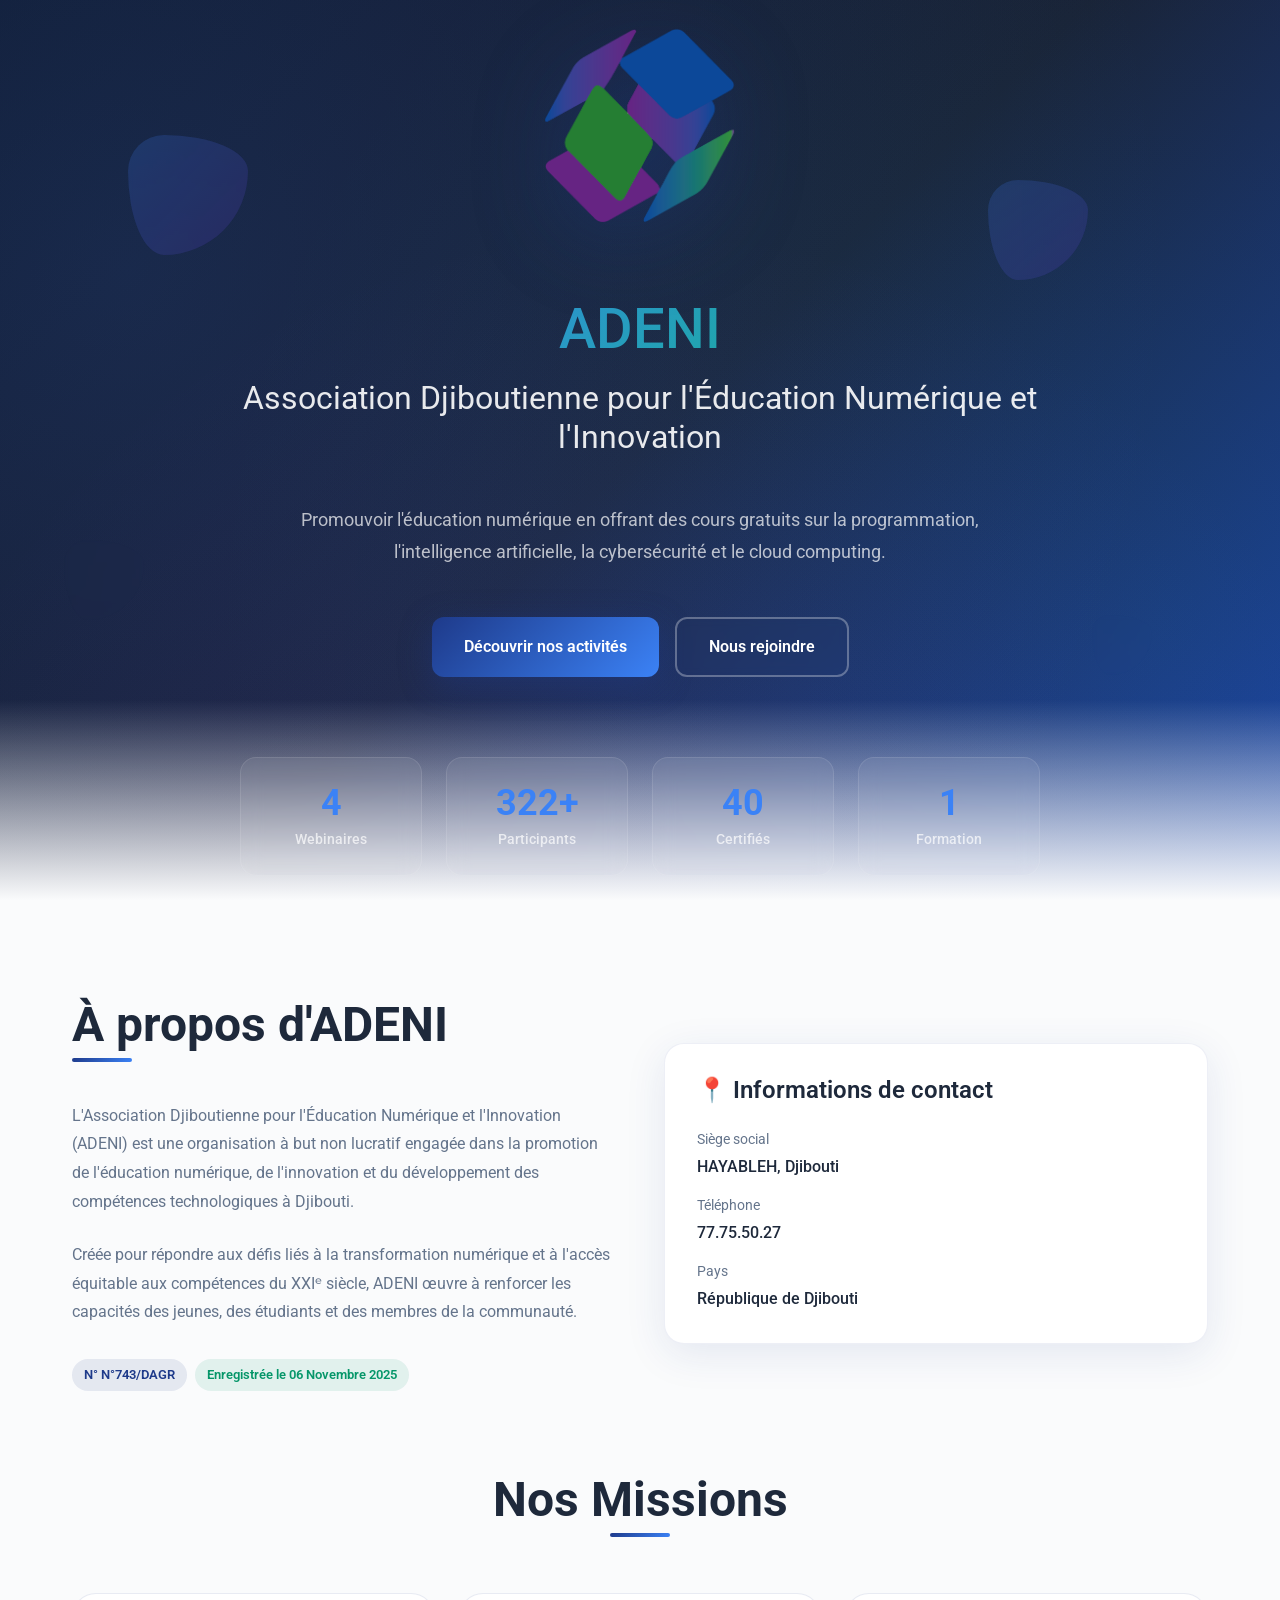
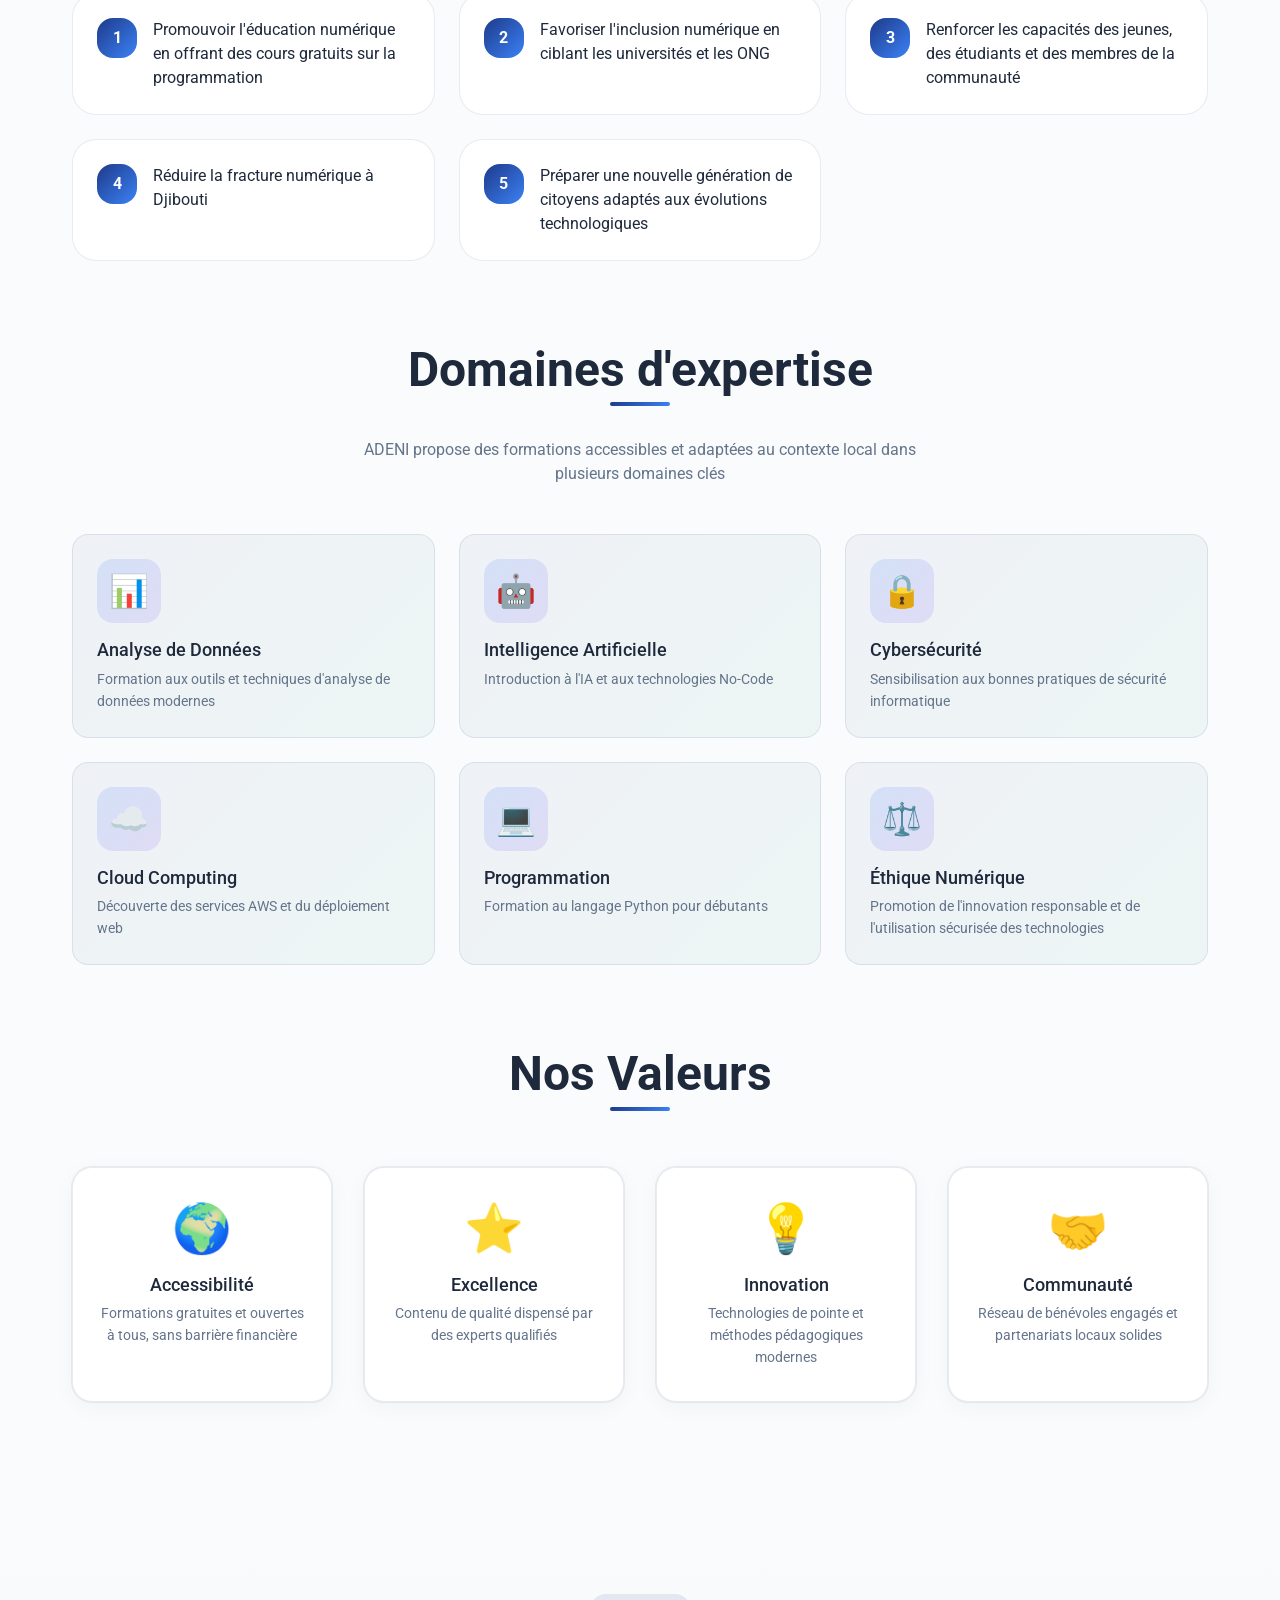
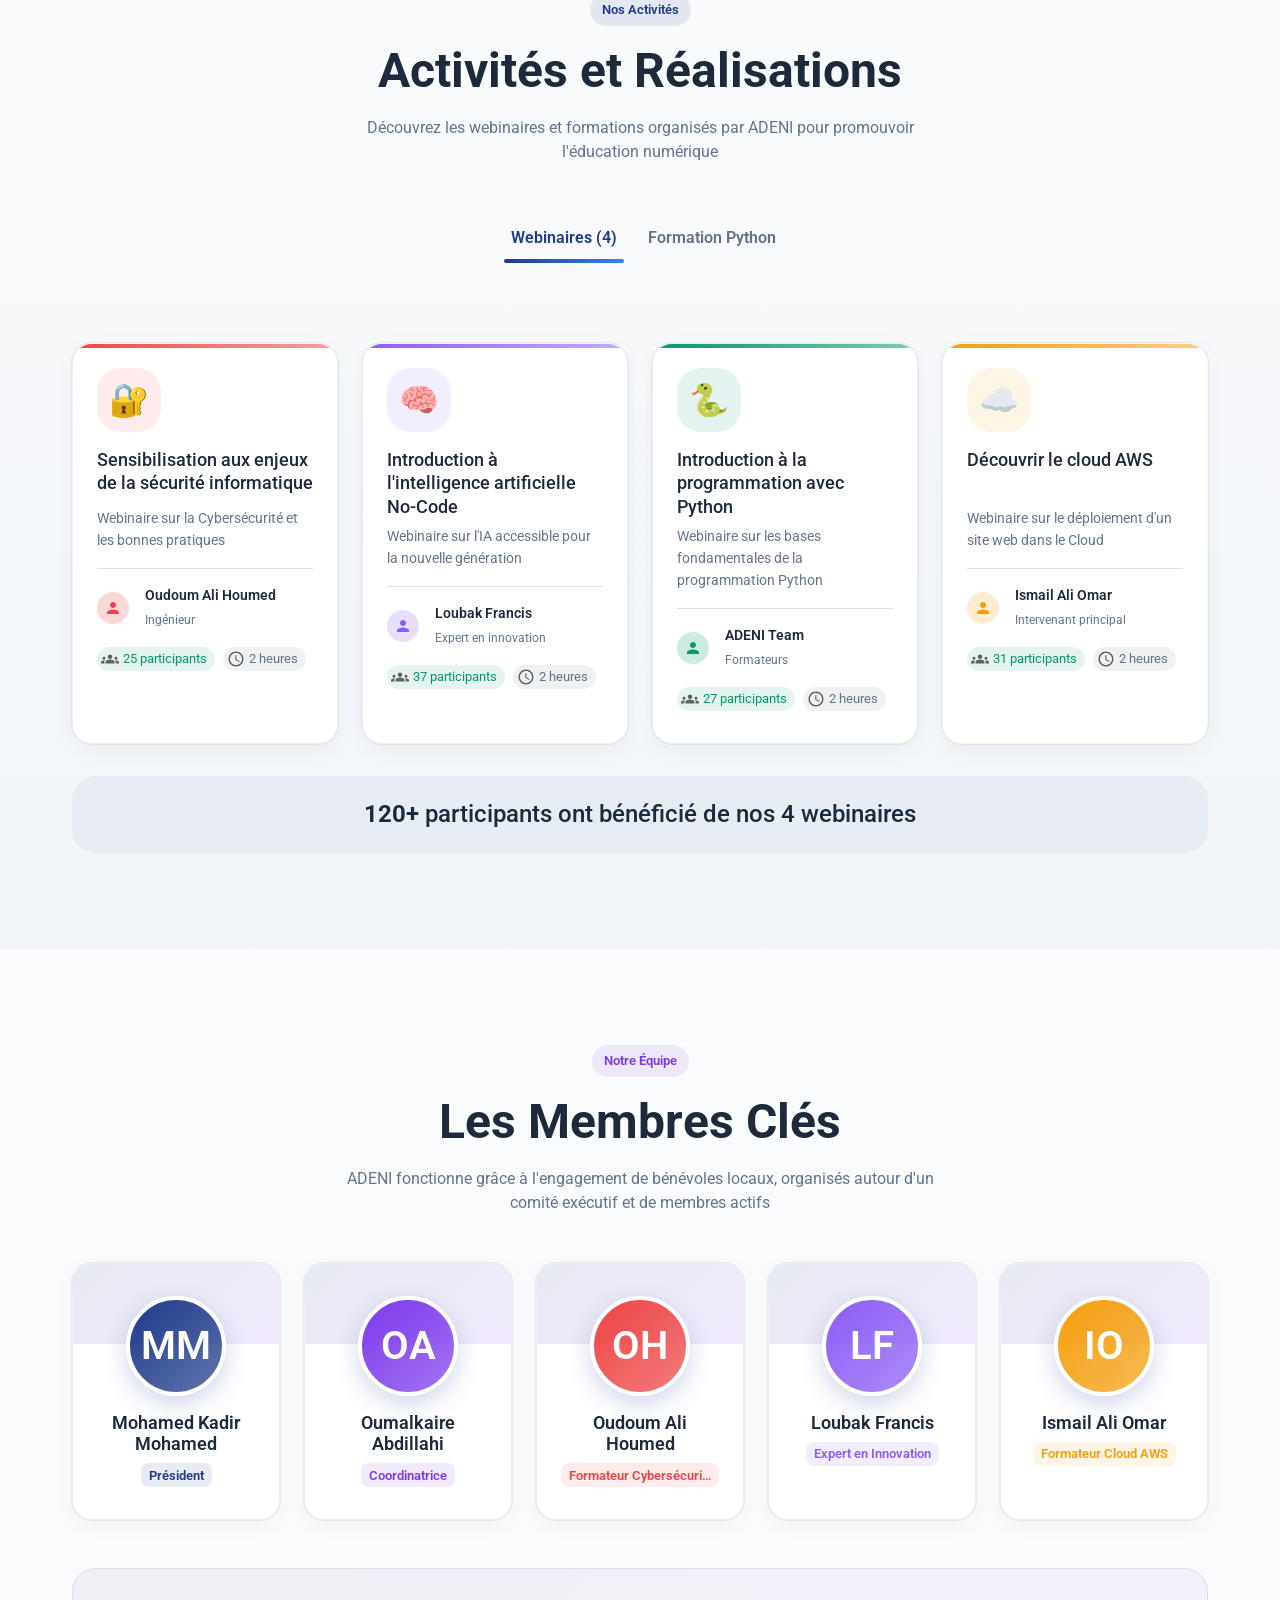
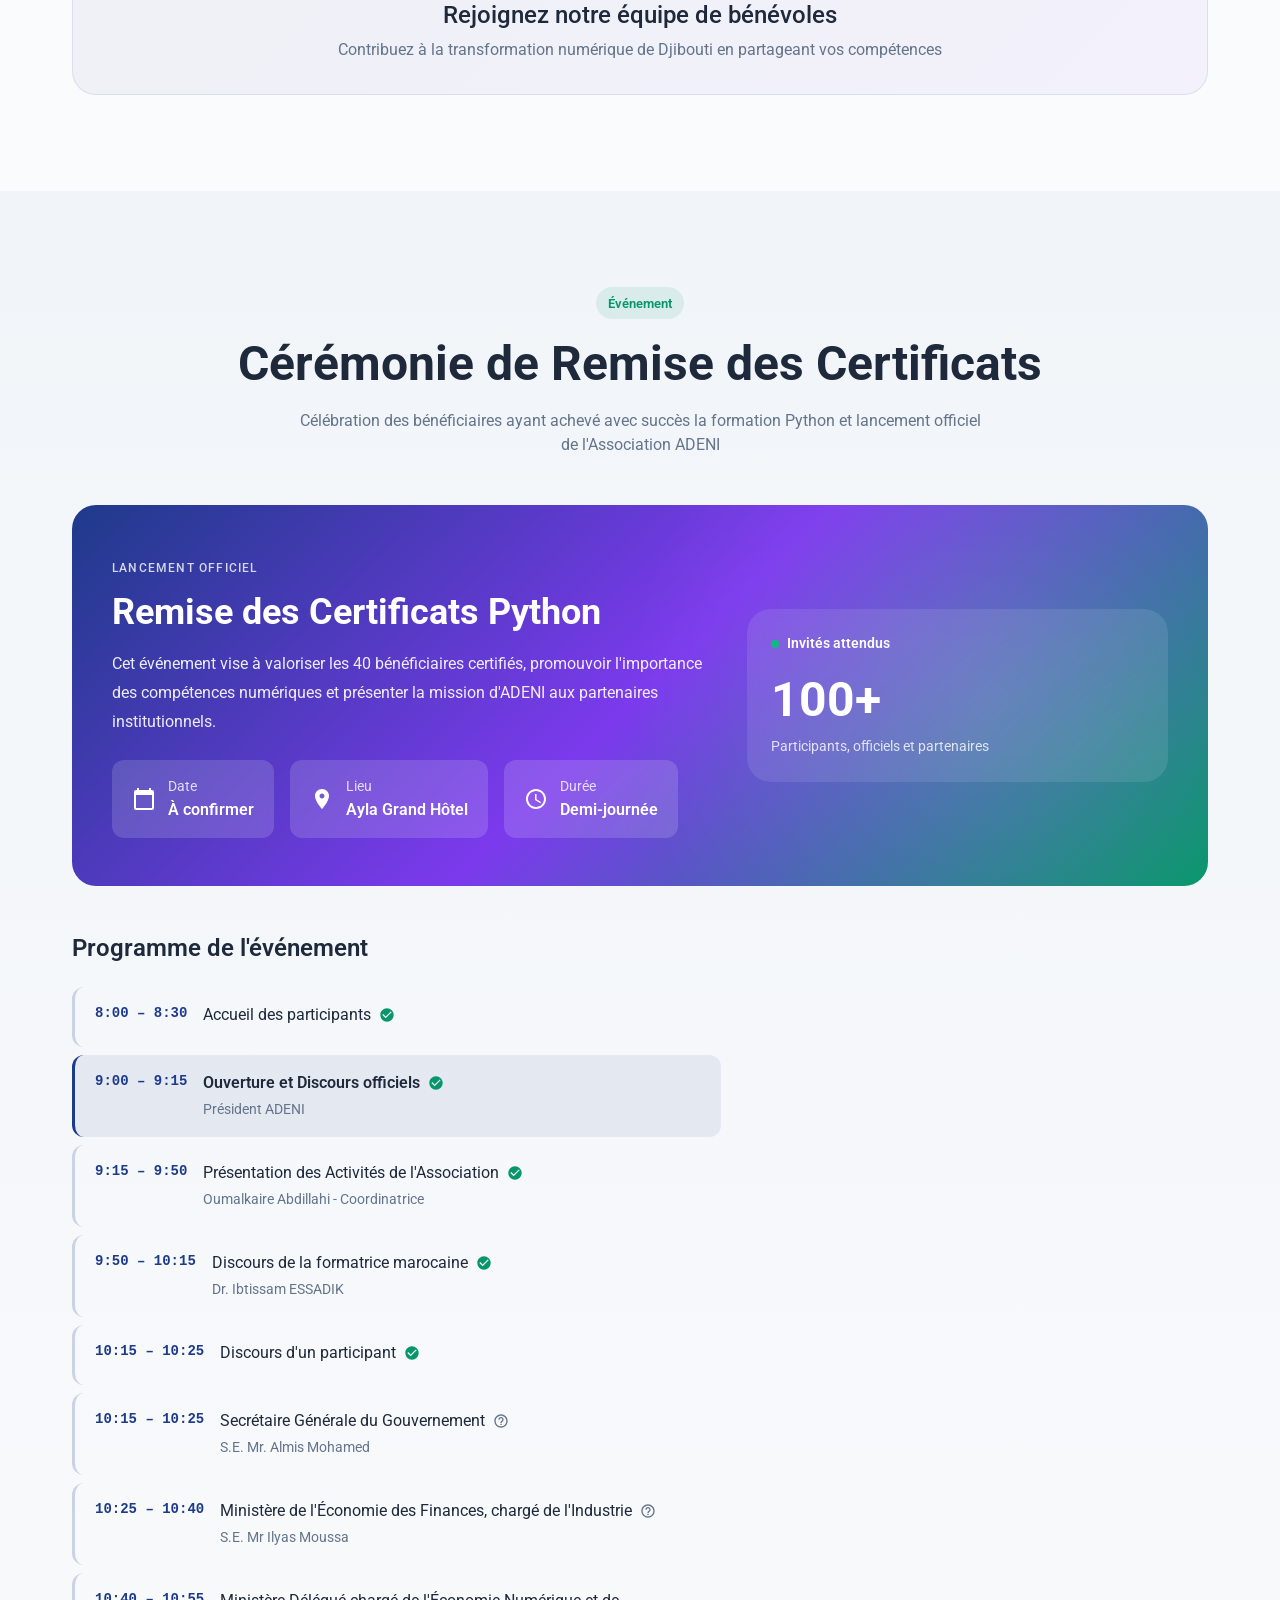
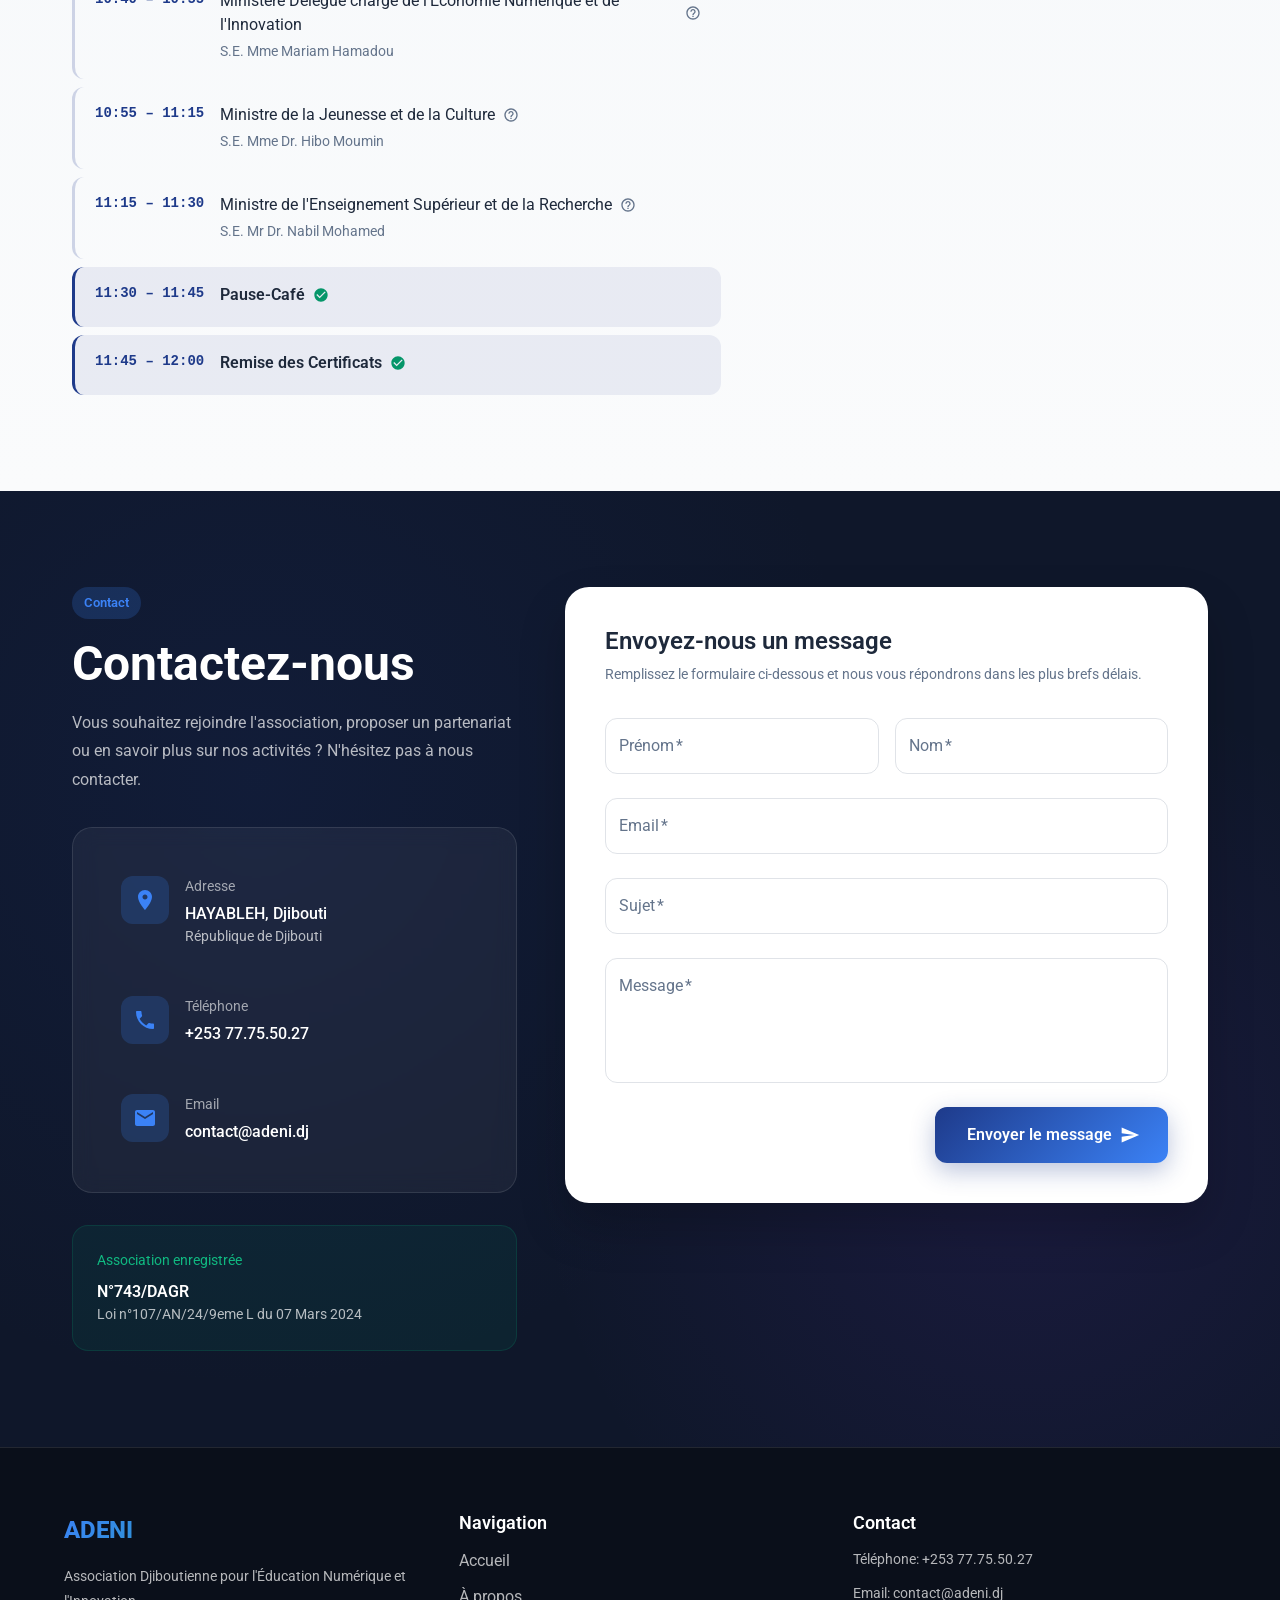
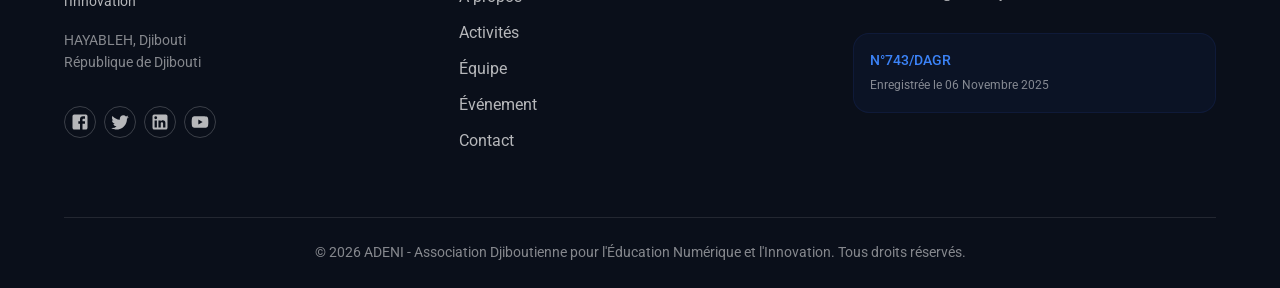
==== commit 20c4bfc9: "deploy: Ismail731404/adeni@c2b61833fd10ddf00234ea65c9ac048a1baf1f82" ====
--- a/index.html
+++ b/index.html
@@ -1 +1 @@
-<!DOCTYPE html><!--Mme8Iy3ImjpcDbxz6R55e--><html lang="fr"><head><meta charSet="utf-8"/><link rel="preconnect" href="/" crossorigin=""/><meta name="viewport" content="width=device-width, initial-scale=1"/><link rel="stylesheet" href="/_next/static/chunks/e582fd2f82b62158.css" data-precedence="next"/><link rel="preload" as="script" fetchPriority="low" href="/_next/static/chunks/5a4df7dc9467d341.js"/><script src="/_next/static/chunks/112f346e31f991df.js" async=""></script><script src="/_next/static/chunks/652ad0aa26265c47.js" async=""></script><script src="/_next/static/chunks/0ff423a9fcc0186e.js" async=""></script><script src="/_next/static/chunks/ba8a736ce3226769.js" async=""></script><script src="/_next/static/chunks/turbopack-ac0573d4cff5a766.js" async=""></script><script src="/_next/static/chunks/345692ebcb7a11d4.js" async=""></script><script src="/_next/static/chunks/3dfbbc4568158f0a.js" async=""></script><script src="/_next/static/chunks/2060a9d7589f0f91.js" async=""></script><script src="/_next/static/chunks/ff1a16fafef87110.js" async=""></script><script src="/_next/static/chunks/247eb132b7f7b574.js" async=""></script><script src="/_next/static/chunks/ccc193979b85756c.js" async=""></script><script src="/_next/static/chunks/b25f6899c32c1273.js" async=""></script><script src="/_next/static/chunks/23a3ebc12481e586.js" async=""></script><script src="/_next/static/chunks/59f4f8a912d3705a.js" async=""></script><meta name="next-size-adjust" content=""/><script src="/_next/static/chunks/a6dad97d9634a72d.js" noModule=""></script><style data-emotion="mui-global lylr3s">html{-webkit-font-smoothing:antialiased;-moz-osx-font-smoothing:grayscale;box-sizing:border-box;-webkit-text-size-adjust:100%;}*,*::before,*::after{box-sizing:inherit;}strong,b{font-weight:700;}body{margin:0;color:var(--mui-palette-text-primary);font-family:"Roboto","Barlow","Montserrat","Inter",-apple-system,BlinkMacSystemFont,"Segoe UI",Helvetica,Arial,sans-serif,"Apple Color Emoji","Segoe UI Emoji";font-weight:400;font-size:1rem;line-height:1.5;background-color:var(--mui-palette-background-default);}@media print{body{background-color:var(--mui-palette-common-white);}}body::backdrop{background-color:var(--mui-palette-background-default);}</style><style data-emotion="mui-global animation-1j50h3g">@-webkit-keyframes animation-1j50h3g{0%,100%{opacity:0.6;-webkit-transform:scale(1);-moz-transform:scale(1);-ms-transform:scale(1);transform:scale(1);}50%{opacity:1;-webkit-transform:scale(1.05);-moz-transform:scale(1.05);-ms-transform:scale(1.05);transform:scale(1.05);}}@keyframes animation-1j50h3g{0%,100%{opacity:0.6;-webkit-transform:scale(1);-moz-transform:scale(1);-ms-transform:scale(1);transform:scale(1);}50%{opacity:1;-webkit-transform:scale(1.05);-moz-transform:scale(1.05);-ms-transform:scale(1.05);transform:scale(1.05);}}</style><style data-emotion="mui-global animation-1bge8p6">@-webkit-keyframes animation-1bge8p6{0%,100%{-webkit-transform:translateY(0) rotate(0deg);-moz-transform:translateY(0) rotate(0deg);-ms-transform:translateY(0) rotate(0deg);transform:translateY(0) rotate(0deg);}50%{-webkit-transform:translateY(-20px) rotate(5deg);-moz-transform:translateY(-20px) rotate(5deg);-ms-transform:translateY(-20px) rotate(5deg);transform:translateY(-20px) rotate(5deg);}}@keyframes animation-1bge8p6{0%,100%{-webkit-transform:translateY(0) rotate(0deg);-moz-transform:translateY(0) rotate(0deg);-ms-transform:translateY(0) rotate(0deg);transform:translateY(0) rotate(0deg);}50%{-webkit-transform:translateY(-20px) rotate(5deg);-moz-transform:translateY(-20px) rotate(5deg);-ms-transform:translateY(-20px) rotate(5deg);transform:translateY(-20px) rotate(5deg);}}</style><style data-emotion="mui-global animation-r6madp">@-webkit-keyframes animation-r6madp{0%{-webkit-background-position:0% 50%;background-position:0% 50%;}50%{-webkit-background-position:100% 50%;background-position:100% 50%;}100%{-webkit-background-position:0% 50%;background-position:0% 50%;}}@keyframes animation-r6madp{0%{-webkit-background-position:0% 50%;background-position:0% 50%;}50%{-webkit-background-position:100% 50%;background-position:100% 50%;}100%{-webkit-background-position:0% 50%;background-position:0% 50%;}}</style><style data-emotion="mui-global animation-rx6rw6">@-webkit-keyframes animation-rx6rw6{0%,100%{opacity:1;}50%{opacity:0.5;}}@keyframes animation-rx6rw6{0%,100%{opacity:1;}50%{opacity:0.5;}}</style><style data-emotion="mui-global 1prfaxn">@-webkit-keyframes mui-auto-fill{from{display:block;}}@keyframes mui-auto-fill{from{display:block;}}@-webkit-keyframes mui-auto-fill-cancel{from{display:block;}}@keyframes mui-auto-fill-cancel{from{display:block;}}</style><style data-emotion="mui-global 1vcqmmn">:root{--mui-spacing:8px;--mui-shape-borderRadius:8px;--mui-shadows-0:none;--mui-shadows-1:0px 1px 2px rgba(0, 0, 0, 0.08);--mui-shadows-2:0px 1px 5px rgba(0, 0, 0, 0.08);--mui-shadows-3:0px 1px 8px rgba(0, 0, 0, 0.08);--mui-shadows-4:0px 1px 10px rgba(0, 0, 0, 0.08);--mui-shadows-5:0px 1px 14px rgba(0, 0, 0, 0.08);--mui-shadows-6:0px 1px 18px rgba(0, 0, 0, 0.08);--mui-shadows-7:0px 2px 16px rgba(0, 0, 0, 0.08);--mui-shadows-8:0px 3px 14px rgba(0, 0, 0, 0.08);--mui-shadows-9:0px 3px 16px rgba(0, 0, 0, 0.08);--mui-shadows-10:0px 4px 18px rgba(0, 0, 0, 0.08);--mui-shadows-11:0px 4px 20px rgba(0, 0, 0, 0.08);--mui-shadows-12:0px 5px 22px rgba(0, 0, 0, 0.08);--mui-shadows-13:0px 5px 24px rgba(0, 0, 0, 0.08);--mui-shadows-14:0px 5px 26px rgba(0, 0, 0, 0.08);--mui-shadows-15:0px 6px 28px rgba(0, 0, 0, 0.08);--mui-shadows-16:0px 6px 30px rgba(0, 0, 0, 0.08);--mui-shadows-17:0px 6px 32px rgba(0, 0, 0, 0.08);--mui-shadows-18:0px 7px 34px rgba(0, 0, 0, 0.08);--mui-shadows-19:0px 7px 36px rgba(0, 0, 0, 0.08);--mui-shadows-20:0px 8px 38px rgba(0, 0, 0, 0.08);--mui-shadows-21:0px 8px 40px rgba(0, 0, 0, 0.08);--mui-shadows-22:0px 8px 42px rgba(0, 0, 0, 0.08);--mui-shadows-23:0px 9px 44px rgba(0, 0, 0, 0.08);--mui-shadows-24:0px 9px 46px rgba(0, 0, 0, 0.08);--mui-zIndex-mobileStepper:1000;--mui-zIndex-fab:1050;--mui-zIndex-speedDial:1050;--mui-zIndex-appBar:1100;--mui-zIndex-drawer:1200;--mui-zIndex-modal:1300;--mui-zIndex-snackbar:1400;--mui-zIndex-tooltip:1500;--mui-font-body1:400 1rem/1.5 "Roboto","Barlow","Montserrat","Inter",-apple-system,BlinkMacSystemFont,"Segoe UI",Helvetica,Arial,sans-serif,"Apple Color Emoji","Segoe UI Emoji";--mui-font-body2:400 0.875rem/1.57 "Roboto","Barlow","Montserrat","Inter",-apple-system,BlinkMacSystemFont,"Segoe UI",Helvetica,Arial,sans-serif,"Apple Color Emoji","Segoe UI Emoji";--mui-font-button:500 0.875rem/1.75 "Roboto","Barlow","Montserrat","Inter",-apple-system,BlinkMacSystemFont,"Segoe UI",Helvetica,Arial,sans-serif,"Apple Color Emoji","Segoe UI Emoji";--mui-font-caption:400 0.75rem/1.66 "Roboto","Barlow","Montserrat","Inter",-apple-system,BlinkMacSystemFont,"Segoe UI",Helvetica,Arial,sans-serif,"Apple Color Emoji","Segoe UI Emoji";--mui-font-subtitle1:500 1rem/1.57 "Roboto","Barlow","Montserrat","Inter",-apple-system,BlinkMacSystemFont,"Segoe UI",Helvetica,Arial,sans-serif,"Apple Color Emoji","Segoe UI Emoji";--mui-font-subtitle2:500 0.875rem/1.57 "Roboto","Barlow","Montserrat","Inter",-apple-system,BlinkMacSystemFont,"Segoe UI",Helvetica,Arial,sans-serif,"Apple Color Emoji","Segoe UI Emoji";--mui-font-overline:500 0.75rem/2.5 "Roboto","Barlow","Montserrat","Inter",-apple-system,BlinkMacSystemFont,"Segoe UI",Helvetica,Arial,sans-serif,"Apple Color Emoji","Segoe UI Emoji";--mui-font-h1:500 3.5rem/1.2 "Roboto","Barlow","Montserrat","Inter",-apple-system,BlinkMacSystemFont,"Segoe UI",Helvetica,Arial,sans-serif,"Apple Color Emoji","Segoe UI Emoji";--mui-font-h2:500 3rem/1.2 "Roboto","Barlow","Montserrat","Inter",-apple-system,BlinkMacSystemFont,"Segoe UI",Helvetica,Arial,sans-serif,"Apple Color Emoji","Segoe UI Emoji";--mui-font-h3:500 2.25rem/1.2 "Roboto","Barlow","Montserrat","Inter",-apple-system,BlinkMacSystemFont,"Segoe UI",Helvetica,Arial,sans-serif,"Apple Color Emoji","Segoe UI Emoji";--mui-font-h4:500 2rem/1.2 "Roboto","Barlow","Montserrat","Inter",-apple-system,BlinkMacSystemFont,"Segoe UI",Helvetica,Arial,sans-serif,"Apple Color Emoji","Segoe UI Emoji";--mui-font-h5:500 1.5rem/1.2 "Roboto","Barlow","Montserrat","Inter",-apple-system,BlinkMacSystemFont,"Segoe UI",Helvetica,Arial,sans-serif,"Apple Color Emoji","Segoe UI Emoji";--mui-font-h6:500 1.125rem/1.2 "Roboto","Barlow","Montserrat","Inter",-apple-system,BlinkMacSystemFont,"Segoe UI",Helvetica,Arial,sans-serif,"Apple Color Emoji","Segoe UI Emoji";--mui-font-inherit:inherit inherit/inherit inherit;}:root,.light{-webkit-print-color-scheme:light;color-scheme:light;--mui-palette-action-disabledBackground:rgba(0, 0, 0, 0.06);--mui-palette-action-active:rgba(0, 0, 0, 0.54);--mui-palette-action-hover:rgba(0, 0, 0, 0.04);--mui-palette-action-hoverOpacity:0.04;--mui-palette-action-selected:rgba(0, 0, 0, 0.08);--mui-palette-action-selectedOpacity:0.08;--mui-palette-action-disabled:rgba(0, 0, 0, 0.26);--mui-palette-action-disabledOpacity:0.38;--mui-palette-action-focus:rgba(0, 0, 0, 0.12);--mui-palette-action-focusOpacity:0.12;--mui-palette-action-activatedOpacity:0.12;--mui-palette-action-activeChannel:0 0 0;--mui-palette-action-selectedChannel:0 0 0;--mui-palette-background-default:var(--mui-palette-common-white);--mui-palette-background-defaultChannel:255 255 255;--mui-palette-background-paper:var(--mui-palette-common-white);--mui-palette-background-paperChannel:255 255 255;--mui-palette-background-level1:var(--mui-palette-neutral-50);--mui-palette-background-level2:var(--mui-palette-neutral-100);--mui-palette-background-level3:var(--mui-palette-neutral-200);--mui-palette-common-black:#000000;--mui-palette-common-white:#ffffff;--mui-palette-common-background:#fff;--mui-palette-common-onBackground:#000;--mui-palette-common-backgroundChannel:255 255 255;--mui-palette-common-onBackgroundChannel:0 0 0;--mui-palette-divider:var(--mui-palette-neutral-200);--mui-palette-dividerChannel:220 223 228;--mui-palette-error-50:#fef3f2;--mui-palette-error-100:#fee4e2;--mui-palette-error-200:#ffcdc9;--mui-palette-error-300:#fdaaa4;--mui-palette-error-400:#f97970;--mui-palette-error-500:#f04438;--mui-palette-error-600:#de3024;--mui-palette-error-700:#bb241a;--mui-palette-error-800:#9a221a;--mui-palette-error-900:#80231c;--mui-palette-error-950:#460d09;--mui-palette-error-light:#f97970;--mui-palette-error-main:#f04438;--mui-palette-error-dark:#de3024;--mui-palette-error-contrastText:var(--mui-palette-common-white);--mui-palette-error-mainChannel:240 68 56;--mui-palette-error-lightChannel:249 121 112;--mui-palette-error-darkChannel:222 48 36;--mui-palette-error-contrastTextChannel:var(--mui-palette-common-white);--mui-palette-info-50:#ecfdff;--mui-palette-info-100:#cff7fe;--mui-palette-info-200:#a4eefd;--mui-palette-info-300:#66e0fa;--mui-palette-info-400:#10bee8;--mui-palette-info-500:#04aad6;--mui-palette-info-600:#0787b3;--mui-palette-info-700:#0d6d91;--mui-palette-info-800:#145876;--mui-palette-info-900:#154964;--mui-palette-info-950:#082f44;--mui-palette-info-light:#10bee8;--mui-palette-info-main:#04aad6;--mui-palette-info-dark:#0787b3;--mui-palette-info-contrastText:var(--mui-palette-common-white);--mui-palette-info-mainChannel:4 170 214;--mui-palette-info-lightChannel:16 190 232;--mui-palette-info-darkChannel:7 135 179;--mui-palette-info-contrastTextChannel:var(--mui-palette-common-white);--mui-palette-neutral-50:#f9fafb;--mui-palette-neutral-100:#f1f1f4;--mui-palette-neutral-200:#dcdfe4;--mui-palette-neutral-300:#b3b9c6;--mui-palette-neutral-400:#8a94a6;--mui-palette-neutral-500:#667085;--mui-palette-neutral-600:#565e73;--mui-palette-neutral-700:#434a60;--mui-palette-neutral-800:#313749;--mui-palette-neutral-900:#212636;--mui-palette-neutral-950:#121621;--mui-palette-primary-50:#e6f7ee;--mui-palette-primary-100:#c2ebd5;--mui-palette-primary-200:#9cdfbb;--mui-palette-primary-300:#6ed39a;--mui-palette-primary-400:#4ac886;--mui-palette-primary-500:#00bf6f;--mui-palette-primary-600:#00a05c;--mui-palette-primary-700:#008148;--mui-palette-primary-800:#006236;--mui-palette-primary-900:#004d2b;--mui-palette-primary-950:#00321c;--mui-palette-primary-light:#4ac886;--mui-palette-primary-main:#00bf6f;--mui-palette-primary-dark:#00a05c;--mui-palette-primary-contrastText:var(--mui-palette-common-white);--mui-palette-primary-mainChannel:0 191 111;--mui-palette-primary-lightChannel:74 200 134;--mui-palette-primary-darkChannel:0 160 92;--mui-palette-primary-contrastTextChannel:var(--mui-palette-common-white);--mui-palette-secondary-50:#fbfcfe;--mui-palette-secondary-100:#f0f4f8;--mui-palette-secondary-200:#dde7ee;--mui-palette-secondary-300:#cdd7e1;--mui-palette-secondary-400:#9fa6ad;--mui-palette-secondary-500:#636b74;--mui-palette-secondary-600:#555e68;--mui-palette-secondary-700:#32383e;--mui-palette-secondary-800:#202427;--mui-palette-secondary-900:#121517;--mui-palette-secondary-950:#090a0b;--mui-palette-secondary-light:#555e68;--mui-palette-secondary-main:#32383e;--mui-palette-secondary-dark:#202427;--mui-palette-secondary-contrastText:var(--mui-palette-common-white);--mui-palette-secondary-mainChannel:50 56 62;--mui-palette-secondary-lightChannel:85 94 104;--mui-palette-secondary-darkChannel:32 36 39;--mui-palette-secondary-contrastTextChannel:var(--mui-palette-common-white);--mui-palette-success-50:#f0fdfa;--mui-palette-success-100:#ccfbef;--mui-palette-success-200:#9af5e1;--mui-palette-success-300:#5fe9ce;--mui-palette-success-400:#2ed3b8;--mui-palette-success-500:#15b79f;--mui-palette-success-600:#0e9382;--mui-palette-success-700:#107569;--mui-palette-success-800:#115e56;--mui-palette-success-900:#134e48;--mui-palette-success-950:#042f2c;--mui-palette-success-light:#2ed3b8;--mui-palette-success-main:#15b79f;--mui-palette-success-dark:#0e9382;--mui-palette-success-contrastText:var(--mui-palette-common-white);--mui-palette-success-mainChannel:21 183 159;--mui-palette-success-lightChannel:46 211 184;--mui-palette-success-darkChannel:14 147 130;--mui-palette-success-contrastTextChannel:var(--mui-palette-common-white);--mui-palette-text-primary:var(--mui-palette-neutral-900);--mui-palette-text-primaryChannel:33 38 54;--mui-palette-text-secondary:var(--mui-palette-neutral-500);--mui-palette-text-secondaryChannel:102 112 133;--mui-palette-text-disabled:var(--mui-palette-neutral-400);--mui-palette-warning-50:#e6f7ee;--mui-palette-warning-100:#c2ebd5;--mui-palette-warning-200:#9cdfbb;--mui-palette-warning-300:#6ed39a;--mui-palette-warning-400:#4ac886;--mui-palette-warning-500:#00bf6f;--mui-palette-warning-600:#00a05c;--mui-palette-warning-700:#008148;--mui-palette-warning-800:#006236;--mui-palette-warning-900:#004d2b;--mui-palette-warning-950:#00321c;--mui-palette-warning-light:#4ac886;--mui-palette-warning-main:#00bf6f;--mui-palette-warning-dark:#00a05c;--mui-palette-warning-contrastText:var(--mui-palette-common-white);--mui-palette-warning-mainChannel:0 191 111;--mui-palette-warning-lightChannel:74 200 134;--mui-palette-warning-darkChannel:0 160 92;--mui-palette-warning-contrastTextChannel:var(--mui-palette-common-white);--mui-palette-grey-50:#fafafa;--mui-palette-grey-100:#f5f5f5;--mui-palette-grey-200:#eeeeee;--mui-palette-grey-300:#e0e0e0;--mui-palette-grey-400:#bdbdbd;--mui-palette-grey-500:#9e9e9e;--mui-palette-grey-600:#757575;--mui-palette-grey-700:#616161;--mui-palette-grey-800:#424242;--mui-palette-grey-900:#212121;--mui-palette-grey-A100:#f5f5f5;--mui-palette-grey-A200:#eeeeee;--mui-palette-grey-A400:#bdbdbd;--mui-palette-grey-A700:#616161;--mui-palette-Alert-errorColor:rgb(99, 48, 44);--mui-palette-Alert-infoColor:rgb(6, 76, 92);--mui-palette-Alert-successColor:rgb(18, 84, 73);--mui-palette-Alert-warningColor:rgb(29, 80, 53);--mui-palette-Alert-errorFilledBg:var(--mui-palette-error-main, #f04438);--mui-palette-Alert-infoFilledBg:var(--mui-palette-info-main, #04aad6);--mui-palette-Alert-successFilledBg:var(--mui-palette-success-main, #15b79f);--mui-palette-Alert-warningFilledBg:var(--mui-palette-warning-main, #00bf6f);--mui-palette-Alert-errorFilledColor:#fff;--mui-palette-Alert-infoFilledColor:rgba(0, 0, 0, 0.87);--mui-palette-Alert-successFilledColor:rgba(0, 0, 0, 0.87);--mui-palette-Alert-warningFilledColor:rgba(0, 0, 0, 0.87);--mui-palette-Alert-errorStandardBg:rgb(254, 241, 240);--mui-palette-Alert-infoStandardBg:rgb(231, 248, 252);--mui-palette-Alert-successStandardBg:rgb(234, 250, 247);--mui-palette-Alert-warningStandardBg:rgb(236, 249, 242);--mui-palette-Alert-errorIconColor:var(--mui-palette-error-main, #f04438);--mui-palette-Alert-infoIconColor:var(--mui-palette-info-main, #04aad6);--mui-palette-Alert-successIconColor:var(--mui-palette-success-main, #15b79f);--mui-palette-Alert-warningIconColor:var(--mui-palette-warning-main, #00bf6f);--mui-palette-AppBar-defaultBg:var(--mui-palette-grey-100, #f5f5f5);--mui-palette-Avatar-defaultBg:var(--mui-palette-grey-400, #bdbdbd);--mui-palette-Button-inheritContainedBg:var(--mui-palette-grey-300, #e0e0e0);--mui-palette-Button-inheritContainedHoverBg:var(--mui-palette-grey-A100, #f5f5f5);--mui-palette-Chip-defaultBorder:var(--mui-palette-grey-400, #bdbdbd);--mui-palette-Chip-defaultAvatarColor:var(--mui-palette-grey-700, #616161);--mui-palette-Chip-defaultIconColor:var(--mui-palette-grey-700, #616161);--mui-palette-FilledInput-bg:rgba(0, 0, 0, 0.06);--mui-palette-FilledInput-hoverBg:rgba(0, 0, 0, 0.09);--mui-palette-FilledInput-disabledBg:rgba(0, 0, 0, 0.12);--mui-palette-LinearProgress-primaryBg:rgb(158, 230, 200);--mui-palette-LinearProgress-secondaryBg:rgb(177, 179, 181);--mui-palette-LinearProgress-errorBg:rgb(249, 183, 179);--mui-palette-LinearProgress-infoBg:rgb(159, 222, 239);--mui-palette-LinearProgress-successBg:rgb(166, 227, 218);--mui-palette-LinearProgress-warningBg:rgb(158, 230, 200);--mui-palette-Skeleton-bg:rgba(var(--mui-palette-text-primaryChannel, 33 38 54) / 0.11);--mui-palette-Slider-primaryTrack:rgb(158, 230, 200);--mui-palette-Slider-secondaryTrack:rgb(177, 179, 181);--mui-palette-Slider-errorTrack:rgb(249, 183, 179);--mui-palette-Slider-infoTrack:rgb(159, 222, 239);--mui-palette-Slider-successTrack:rgb(166, 227, 218);--mui-palette-Slider-warningTrack:rgb(158, 230, 200);--mui-palette-SnackbarContent-bg:var(--mui-palette-common-white);--mui-palette-SpeedDialAction-fabHoverBg:var(--mui-palette-common-white);--mui-palette-StepConnector-border:var(--mui-palette-grey-400, #bdbdbd);--mui-palette-StepContent-border:var(--mui-palette-grey-400, #bdbdbd);--mui-palette-Switch-defaultColor:var(--mui-palette-common-white, #ffffff);--mui-palette-Switch-defaultDisabledColor:var(--mui-palette-grey-100, #f5f5f5);--mui-palette-Switch-primaryDisabledColor:rgb(158, 230, 200);--mui-palette-Switch-secondaryDisabledColor:rgb(177, 179, 181);--mui-palette-Switch-errorDisabledColor:rgb(249, 183, 179);--mui-palette-Switch-infoDisabledColor:rgb(159, 222, 239);--mui-palette-Switch-successDisabledColor:rgb(166, 227, 218);--mui-palette-Switch-warningDisabledColor:rgb(158, 230, 200);--mui-palette-TableCell-border:var(--mui-palette-neutral-200);--mui-palette-Tooltip-bg:rgba(97, 97, 97, 0.92);--mui-opacity-inputPlaceholder:0.42;--mui-opacity-inputUnderline:0.42;--mui-opacity-switchTrackDisabled:0.12;--mui-opacity-switchTrack:0.38;}.dark{-webkit-print-color-scheme:dark;color-scheme:dark;--mui-palette-common-black:#000000;--mui-palette-common-white:#ffffff;--mui-palette-common-background:#000;--mui-palette-common-onBackground:#fff;--mui-palette-common-backgroundChannel:0 0 0;--mui-palette-common-onBackgroundChannel:255 255 255;--mui-palette-primary-50:#e6f7ee;--mui-palette-primary-100:#c2ebd5;--mui-palette-primary-200:#9cdfbb;--mui-palette-primary-300:#6ed39a;--mui-palette-primary-400:#4ac886;--mui-palette-primary-500:#00bf6f;--mui-palette-primary-600:#00a05c;--mui-palette-primary-700:#008148;--mui-palette-primary-800:#006236;--mui-palette-primary-900:#004d2b;--mui-palette-primary-950:#00321c;--mui-palette-primary-light:#6ed39a;--mui-palette-primary-main:#4ac886;--mui-palette-primary-dark:#00bf6f;--mui-palette-primary-contrastText:var(--mui-palette-common-black);--mui-palette-primary-mainChannel:74 200 134;--mui-palette-primary-lightChannel:110 211 154;--mui-palette-primary-darkChannel:0 191 111;--mui-palette-primary-contrastTextChannel:var(--mui-palette-common-black);--mui-palette-secondary-50:#fbfcfe;--mui-palette-secondary-100:#f0f4f8;--mui-palette-secondary-200:#dde7ee;--mui-palette-secondary-300:#cdd7e1;--mui-palette-secondary-400:#9fa6ad;--mui-palette-secondary-500:#636b74;--mui-palette-secondary-600:#555e68;--mui-palette-secondary-700:#32383e;--mui-palette-secondary-800:#202427;--mui-palette-secondary-900:#121517;--mui-palette-secondary-950:#090a0b;--mui-palette-secondary-light:#f0f4f8;--mui-palette-secondary-main:#dde7ee;--mui-palette-secondary-dark:#cdd7e1;--mui-palette-secondary-contrastText:var(--mui-palette-common-black);--mui-palette-secondary-mainChannel:221 231 238;--mui-palette-secondary-lightChannel:240 244 248;--mui-palette-secondary-darkChannel:205 215 225;--mui-palette-secondary-contrastTextChannel:var(--mui-palette-common-black);--mui-palette-error-50:#fef3f2;--mui-palette-error-100:#fee4e2;--mui-palette-error-200:#ffcdc9;--mui-palette-error-300:#fdaaa4;--mui-palette-error-400:#f97970;--mui-palette-error-500:#f04438;--mui-palette-error-600:#de3024;--mui-palette-error-700:#bb241a;--mui-palette-error-800:#9a221a;--mui-palette-error-900:#80231c;--mui-palette-error-950:#460d09;--mui-palette-error-light:#fdaaa4;--mui-palette-error-main:#f97970;--mui-palette-error-dark:#f04438;--mui-palette-error-contrastText:var(--mui-palette-common-black);--mui-palette-error-mainChannel:249 121 112;--mui-palette-error-lightChannel:253 170 164;--mui-palette-error-darkChannel:240 68 56;--mui-palette-error-contrastTextChannel:var(--mui-palette-common-black);--mui-palette-warning-50:#e6f7ee;--mui-palette-warning-100:#c2ebd5;--mui-palette-warning-200:#9cdfbb;--mui-palette-warning-300:#6ed39a;--mui-palette-warning-400:#4ac886;--mui-palette-warning-500:#00bf6f;--mui-palette-warning-600:#00a05c;--mui-palette-warning-700:#008148;--mui-palette-warning-800:#006236;--mui-palette-warning-900:#004d2b;--mui-palette-warning-950:#00321c;--mui-palette-warning-light:#6ed39a;--mui-palette-warning-main:#4ac886;--mui-palette-warning-dark:#00bf6f;--mui-palette-warning-contrastText:var(--mui-palette-common-black);--mui-palette-warning-mainChannel:74 200 134;--mui-palette-warning-lightChannel:110 211 154;--mui-palette-warning-darkChannel:0 191 111;--mui-palette-warning-contrastTextChannel:var(--mui-palette-common-black);--mui-palette-info-50:#ecfdff;--mui-palette-info-100:#cff7fe;--mui-palette-info-200:#a4eefd;--mui-palette-info-300:#66e0fa;--mui-palette-info-400:#10bee8;--mui-palette-info-500:#04aad6;--mui-palette-info-600:#0787b3;--mui-palette-info-700:#0d6d91;--mui-palette-info-800:#145876;--mui-palette-info-900:#154964;--mui-palette-info-950:#082f44;--mui-palette-info-light:#66e0fa;--mui-palette-info-main:#10bee8;--mui-palette-info-dark:#04aad6;--mui-palette-info-contrastText:var(--mui-palette-common-black);--mui-palette-info-mainChannel:16 190 232;--mui-palette-info-lightChannel:102 224 250;--mui-palette-info-darkChannel:4 170 214;--mui-palette-info-contrastTextChannel:var(--mui-palette-common-black);--mui-palette-success-50:#f0fdfa;--mui-palette-success-100:#ccfbef;--mui-palette-success-200:#9af5e1;--mui-palette-success-300:#5fe9ce;--mui-palette-success-400:#2ed3b8;--mui-palette-success-500:#15b79f;--mui-palette-success-600:#0e9382;--mui-palette-success-700:#107569;--mui-palette-success-800:#115e56;--mui-palette-success-900:#134e48;--mui-palette-success-950:#042f2c;--mui-palette-success-light:#5fe9ce;--mui-palette-success-main:#2ed3b8;--mui-palette-success-dark:#15b79f;--mui-palette-success-contrastText:var(--mui-palette-common-black);--mui-palette-success-mainChannel:46 211 184;--mui-palette-success-lightChannel:95 233 206;--mui-palette-success-darkChannel:21 183 159;--mui-palette-success-contrastTextChannel:var(--mui-palette-common-black);--mui-palette-grey-50:#fafafa;--mui-palette-grey-100:#f5f5f5;--mui-palette-grey-200:#eeeeee;--mui-palette-grey-300:#e0e0e0;--mui-palette-grey-400:#bdbdbd;--mui-palette-grey-500:#9e9e9e;--mui-palette-grey-600:#757575;--mui-palette-grey-700:#616161;--mui-palette-grey-800:#424242;--mui-palette-grey-900:#212121;--mui-palette-grey-A100:#f5f5f5;--mui-palette-grey-A200:#eeeeee;--mui-palette-grey-A400:#bdbdbd;--mui-palette-grey-A700:#616161;--mui-palette-text-primary:var(--mui-palette-neutral-100);--mui-palette-text-secondary:var(--mui-palette-neutral-400);--mui-palette-text-disabled:var(--mui-palette-neutral-600);--mui-palette-text-icon:rgba(255, 255, 255, 0.5);--mui-palette-text-primaryChannel:240 244 248;--mui-palette-text-secondaryChannel:159 166 173;--mui-palette-divider:var(--mui-palette-neutral-700);--mui-palette-background-paper:var(--mui-palette-neutral-900);--mui-palette-background-default:var(--mui-palette-neutral-950);--mui-palette-background-defaultChannel:9 10 11;--mui-palette-background-paperChannel:19 78 72;--mui-palette-background-level1:var(--mui-palette-neutral-800);--mui-palette-background-level2:var(--mui-palette-neutral-700);--mui-palette-background-level3:var(--mui-palette-neutral-600);--mui-palette-action-active:#fff;--mui-palette-action-hover:rgba(255, 255, 255, 0.08);--mui-palette-action-hoverOpacity:0.08;--mui-palette-action-selected:rgba(255, 255, 255, 0.16);--mui-palette-action-selectedOpacity:0.16;--mui-palette-action-disabled:rgba(255, 255, 255, 0.3);--mui-palette-action-disabledBackground:rgba(0, 0, 0, 0.12);--mui-palette-action-disabledOpacity:0.38;--mui-palette-action-focus:rgba(255, 255, 255, 0.12);--mui-palette-action-focusOpacity:0.12;--mui-palette-action-activatedOpacity:0.24;--mui-palette-action-activeChannel:255 255 255;--mui-palette-action-selectedChannel:255 255 255;--mui-palette-dividerChannel:50 56 62;--mui-palette-neutral-50:#fbfcfe;--mui-palette-neutral-100:#f0f4f8;--mui-palette-neutral-200:#dde7ee;--mui-palette-neutral-300:#cdd7e1;--mui-palette-neutral-400:#9fa6ad;--mui-palette-neutral-500:#636b74;--mui-palette-neutral-600:#555e68;--mui-palette-neutral-700:#32383e;--mui-palette-neutral-800:#202427;--mui-palette-neutral-900:#121517;--mui-palette-neutral-950:#090a0b;--mui-palette-Alert-errorColor:rgb(254, 221, 218);--mui-palette-Alert-infoColor:rgb(193, 242, 253);--mui-palette-Alert-successColor:rgb(191, 246, 235);--mui-palette-Alert-warningColor:rgb(197, 237, 214);--mui-palette-Alert-errorFilledBg:var(--mui-palette-error-dark, #f04438);--mui-palette-Alert-infoFilledBg:var(--mui-palette-info-dark, #04aad6);--mui-palette-Alert-successFilledBg:var(--mui-palette-success-dark, #15b79f);--mui-palette-Alert-warningFilledBg:var(--mui-palette-warning-dark, #00bf6f);--mui-palette-Alert-errorFilledColor:#fff;--mui-palette-Alert-infoFilledColor:rgba(0, 0, 0, 0.87);--mui-palette-Alert-successFilledColor:rgba(0, 0, 0, 0.87);--mui-palette-Alert-warningFilledColor:rgba(0, 0, 0, 0.87);--mui-palette-Alert-errorStandardBg:rgb(25, 16, 16);--mui-palette-Alert-infoStandardBg:rgb(10, 22, 24);--mui-palette-Alert-successStandardBg:rgb(9, 23, 20);--mui-palette-Alert-warningStandardBg:rgb(10, 21, 15);--mui-palette-Alert-errorIconColor:var(--mui-palette-error-main, #f97970);--mui-palette-Alert-infoIconColor:var(--mui-palette-info-main, #10bee8);--mui-palette-Alert-successIconColor:var(--mui-palette-success-main, #2ed3b8);--mui-palette-Alert-warningIconColor:var(--mui-palette-warning-main, #4ac886);--mui-palette-AppBar-defaultBg:var(--mui-palette-grey-900, #212121);--mui-palette-AppBar-darkBg:var(--mui-palette-background-paper, var(--mui-palette-neutral-900));--mui-palette-AppBar-darkColor:var(--mui-palette-text-primary, var(--mui-palette-neutral-100));--mui-palette-Avatar-defaultBg:var(--mui-palette-grey-600, #757575);--mui-palette-Button-inheritContainedBg:var(--mui-palette-grey-800, #424242);--mui-palette-Button-inheritContainedHoverBg:var(--mui-palette-grey-700, #616161);--mui-palette-Chip-defaultBorder:var(--mui-palette-grey-700, #616161);--mui-palette-Chip-defaultAvatarColor:var(--mui-palette-grey-300, #e0e0e0);--mui-palette-Chip-defaultIconColor:var(--mui-palette-grey-300, #e0e0e0);--mui-palette-FilledInput-bg:rgba(255, 255, 255, 0.09);--mui-palette-FilledInput-hoverBg:rgba(255, 255, 255, 0.13);--mui-palette-FilledInput-disabledBg:rgba(255, 255, 255, 0.12);--mui-palette-LinearProgress-primaryBg:rgb(37, 100, 67);--mui-palette-LinearProgress-secondaryBg:rgb(110, 115, 119);--mui-palette-LinearProgress-errorBg:rgb(124, 60, 56);--mui-palette-LinearProgress-infoBg:rgb(8, 95, 116);--mui-palette-LinearProgress-successBg:rgb(23, 105, 92);--mui-palette-LinearProgress-warningBg:rgb(37, 100, 67);--mui-palette-Skeleton-bg:rgba(var(--mui-palette-text-primaryChannel, 240 244 248) / 0.13);--mui-palette-Slider-primaryTrack:rgb(37, 100, 67);--mui-palette-Slider-secondaryTrack:rgb(110, 115, 119);--mui-palette-Slider-errorTrack:rgb(124, 60, 56);--mui-palette-Slider-infoTrack:rgb(8, 95, 116);--mui-palette-Slider-successTrack:rgb(23, 105, 92);--mui-palette-Slider-warningTrack:rgb(37, 100, 67);--mui-palette-SnackbarContent-bg:var(--mui-palette-neutral-950);--mui-palette-SpeedDialAction-fabHoverBg:var(--mui-palette-neutral-900);--mui-palette-StepConnector-border:var(--mui-palette-grey-600, #757575);--mui-palette-StepContent-border:var(--mui-palette-grey-600, #757575);--mui-palette-Switch-defaultColor:var(--mui-palette-grey-300, #e0e0e0);--mui-palette-Switch-defaultDisabledColor:var(--mui-palette-grey-600, #757575);--mui-palette-Switch-primaryDisabledColor:rgb(33, 89, 60);--mui-palette-Switch-secondaryDisabledColor:rgb(99, 103, 107);--mui-palette-Switch-errorDisabledColor:rgb(112, 54, 50);--mui-palette-Switch-infoDisabledColor:rgb(7, 85, 104);--mui-palette-Switch-successDisabledColor:rgb(20, 94, 82);--mui-palette-Switch-warningDisabledColor:rgb(33, 89, 60);--mui-palette-TableCell-border:var(--mui-palette-neutral-700);--mui-palette-Tooltip-bg:rgba(97, 97, 97, 0.92);--mui-opacity-inputPlaceholder:0.5;--mui-opacity-inputUnderline:0.7;--mui-opacity-switchTrackDisabled:0.2;--mui-opacity-switchTrack:0.3;--mui-overlays-0:none;--mui-overlays-1:linear-gradient(rgba(255 255 255 / 0.051), rgba(255 255 255 / 0.051));--mui-overlays-2:linear-gradient(rgba(255 255 255 / 0.069), rgba(255 255 255 / 0.069));--mui-overlays-3:linear-gradient(rgba(255 255 255 / 0.082), rgba(255 255 255 / 0.082));--mui-overlays-4:linear-gradient(rgba(255 255 255 / 0.092), rgba(255 255 255 / 0.092));--mui-overlays-5:linear-gradient(rgba(255 255 255 / 0.101), rgba(255 255 255 / 0.101));--mui-overlays-6:linear-gradient(rgba(255 255 255 / 0.108), rgba(255 255 255 / 0.108));--mui-overlays-7:linear-gradient(rgba(255 255 255 / 0.114), rgba(255 255 255 / 0.114));--mui-overlays-8:linear-gradient(rgba(255 255 255 / 0.119), rgba(255 255 255 / 0.119));--mui-overlays-9:linear-gradient(rgba(255 255 255 / 0.124), rgba(255 255 255 / 0.124));--mui-overlays-10:linear-gradient(rgba(255 255 255 / 0.128), rgba(255 255 255 / 0.128));--mui-overlays-11:linear-gradient(rgba(255 255 255 / 0.132), rgba(255 255 255 / 0.132));--mui-overlays-12:linear-gradient(rgba(255 255 255 / 0.135), rgba(255 255 255 / 0.135));--mui-overlays-13:linear-gradient(rgba(255 255 255 / 0.139), rgba(255 255 255 / 0.139));--mui-overlays-14:linear-gradient(rgba(255 255 255 / 0.142), rgba(255 255 255 / 0.142));--mui-overlays-15:linear-gradient(rgba(255 255 255 / 0.145), rgba(255 255 255 / 0.145));--mui-overlays-16:linear-gradient(rgba(255 255 255 / 0.147), rgba(255 255 255 / 0.147));--mui-overlays-17:linear-gradient(rgba(255 255 255 / 0.15), rgba(255 255 255 / 0.15));--mui-overlays-18:linear-gradient(rgba(255 255 255 / 0.152), rgba(255 255 255 / 0.152));--mui-overlays-19:linear-gradient(rgba(255 255 255 / 0.155), rgba(255 255 255 / 0.155));--mui-overlays-20:linear-gradient(rgba(255 255 255 / 0.157), rgba(255 255 255 / 0.157));--mui-overlays-21:linear-gradient(rgba(255 255 255 / 0.159), rgba(255 255 255 / 0.159));--mui-overlays-22:linear-gradient(rgba(255 255 255 / 0.161), rgba(255 255 255 / 0.161));--mui-overlays-23:linear-gradient(rgba(255 255 255 / 0.163), rgba(255 255 255 / 0.163));--mui-overlays-24:linear-gradient(rgba(255 255 255 / 0.165), rgba(255 255 255 / 0.165));}</style><style data-emotion="mui t9zlux 9u8nox sr2yt1 106tpw4 ge5hwm 14sfjsa tfcmu2 1cz63rn 1djl4bn qumfc4 cw2k3h 1vpu70t s6dc6l ike30x 5xgt2c 19myay0 1jbxvdv 0 194riku 9y4g0r 18u80it 1nphul1 uuo2y2 1czuce6 1d8e5r1 16ap8z1 155u782 1ap28hr 1pbhqh0 1ctcs0o ggontd 18q8mxr 1pm5g7c amresc 16uvwdm 1giuxgv lvasx7 1no3677 49hs36 ah9oh2 tnatjl 19v1w2g pjen79 8ubke j0j2jc uk2clo 1ulamx2 14vsv3w ulbyaa gzptcz 1u1fved 11l8mpa 1a8w2hw 1e5ck6t 1af0dxo 1md5qhs 1196idp 1caykud 13a2sls 1svaozw 14zmlxl vdhc8q 1f3eh7h f17v5b 16cvqyc j8jtsi nh31mz 1lj476a 1dywt6j tb76vy 18sebao 1p6p7rj qoghzg 1dlodwt ygda1q ck51oc 1q8wb1j 1n7dtpl 1502b48 18odw0h 1nalq8f xi606m 7dflfm 1atp2l8 yzyfa0 uodinn 1l4w6pd 152kmlb 1m5sepv w94xpu 162tvoi nvg557 b2w34n 1oghipa vmn7jq 11voutz cnheyd mdhohj n7v72u 1ik8hc0 ap1adi 1usbk31 1febfks n7m28g uzhpk1 jaool6 136vk3h jgm2uc 1rr4qq7 u56s3n 1ahsgld y29vn0 1g2d4de 1j7x5zi b9zgoq juafx4 1puk7eq g27cee 12pbw93 qvtcjd 1ygsmd7 s31gfy 18qrpdg uqduwb e8y97x tgitbz 7tkyyo 1behf8k 1gxuve 12koagl dh6a5o 1tro7l6 r0x7t5 depviu 126hgeb vczi2c 1hfm1jd xroteb aajgfw 1kfq2dh 180w7c1 594wab lapx0r 5k1wih mw2854 ls89wn vh8xk9 6fydy0 ixo99k 17081op 1b5yxvh 12h6os2 2xn0ns 1fiv2hr 2cmwwj h62jis auzc86 paqqca 19jxcnu xisphj 10r65dd 12duzhl 13nb6v0 aa5vz8 oeuq63 19ws6ux 3peuk1 1a9osnc 1fj209q 7qbuhs 2g5ht 1575fuq 1mnf0ec eq4n2w 3zbz66 jhvjf2 1pkos26 18tcs14 161kg8y 1tn0d4a oufl4r phlaz7 dc4as 1yxgsi7 122o4lp iguwhy boaasa 1mslilu 19ynww8 1xsp4v1 14t60ii 1esp43k dk7dxw 1c5utz8 qw4hkh bly4bm 150ccm0 f1a22 1ijltce az42r2 s3z2di 1ieipr9 3716m6 a1spsl mebnq3 1ecy3a5 hngavo hbil2u 1jm51ic 1x5994f gm158b z0l644 19sukei k6cdzf 61vpv2 1gn2eep zmqrer sd02zf 30v74q 1p57jbi 1gvcl2x 1x1ldkw 1yjq1it 1c9bevd 11m8qnq k0q99s 1r7ffbh sq3an9 1fbdl3b uftwtg 1tzqx9g 2h5s8h 1v63mlc 1yoxo8m 13az8cv 613x2j 1bod46f 1k91n08 1mxwtec iqfvhe 1d8mdix zqzfyr 1563x5h 18anm1 1sumcx6 lscdn3 hj7p06 o8889b yi0d4t aqpfg7 1t9lmqk deh46a j2auik xujrrk dd05qe 1bl9ma3 81qg8w 5qpprb 1nu4rzx 1bvc4cc 3n04hx piflnk 1n8pctu 1g78ho2 1ngxmdh 1o8i1sn 70wr3e 20tnkx 64t80v 13o69o0 8zqf6q xti75w 9e5atz 1wx6dki 11ky93s 1pi2lzz nrq3z3 187ln2c du9z7z i856ut 1bw3i5h 1uaj261 z0tz34 6ofc77 bcjuhd gub89o">.mui-t9zlux{width:100%;max-width:100vw;overflow-x:hidden;}.mui-t9zlux>*{max-width:100%;}.mui-9u8nox{position:relative;min-height:100vh;display:-webkit-box;display:-webkit-flex;display:-ms-flexbox;display:flex;-webkit-align-items:center;-webkit-box-align:center;-ms-flex-align:center;align-items:center;overflow:hidden;background:linear-gradient(135deg, #0F172A 0%, #1a1f35 50%, #1E40AF 100%);}.mui-sr2yt1{position:relative;min-height:100vh;display:-webkit-box;display:-webkit-flex;display:-ms-flexbox;display:flex;-webkit-align-items:center;-webkit-box-align:center;-ms-flex-align:center;align-items:center;overflow:hidden;background:linear-gradient(135deg, #0F172A 0%, #1a1f35 50%, #1E40AF 100%);}.mui-106tpw4{position:absolute;inset:0;overflow:hidden;}.mui-106tpw4::before{content:"";position:absolute;top:-50%;left:-50%;width:200%;height:200%;background:radial-gradient(circle at 30% 40%, rgba(59, 130, 246, 0.15) 0%, transparent 50%),radial-gradient(circle at 70% 60%, rgba(5, 150, 105, 0.12) 0%, transparent 45%),radial-gradient(circle at 50% 80%, rgba(124, 58, 237, 0.1) 0%, transparent 40%);-webkit-animation:animation-1j50h3g 8s ease-in-out infinite;animation:animation-1j50h3g 8s ease-in-out infinite;}.mui-ge5hwm{position:absolute;inset:0;overflow:hidden;}.mui-ge5hwm::before{content:"";position:absolute;top:-50%;left:-50%;width:200%;height:200%;background:radial-gradient(circle at 30% 40%, rgba(59, 130, 246, 0.15) 0%, transparent 50%),radial-gradient(circle at 70% 60%, rgba(5, 150, 105, 0.12) 0%, transparent 45%),radial-gradient(circle at 50% 80%, rgba(124, 58, 237, 0.1) 0%, transparent 40%);-webkit-animation:animation-1j50h3g 8s ease-in-out infinite;animation:animation-1j50h3g 8s ease-in-out infinite;}.mui-14sfjsa{position:absolute;width:120px;height:120px;border-radius:30% 70% 70% 30%/30% 30% 70% 70%;background:linear-gradient(135deg, rgba(59, 130, 246, 0.2), rgba(124, 58, 237, 0.15));-webkit-backdrop-filter:blur(2px);backdrop-filter:blur(2px);-webkit-animation:animation-1bge8p6 6s ease-in-out infinite;animation:animation-1bge8p6 6s ease-in-out infinite;-webkit-animation-delay:0s;animation-delay:0s;top:15%;left:10%;}.mui-tfcmu2{position:absolute;width:120px;height:120px;border-radius:30% 70% 70% 30%/30% 30% 70% 70%;background:linear-gradient(135deg, rgba(59, 130, 246, 0.2), rgba(124, 58, 237, 0.15));-webkit-backdrop-filter:blur(2px);backdrop-filter:blur(2px);-webkit-animation:animation-1bge8p6 6s ease-in-out infinite;animation:animation-1bge8p6 6s ease-in-out infinite;-webkit-animation-delay:0s;animation-delay:0s;top:15%;left:10%;}.mui-1cz63rn{position:absolute;width:80px;height:80px;border-radius:30% 70% 70% 30%/30% 30% 70% 70%;background:linear-gradient(135deg, rgba(59, 130, 246, 0.2), rgba(124, 58, 237, 0.15));-webkit-backdrop-filter:blur(2px);backdrop-filter:blur(2px);-webkit-animation:animation-1bge8p6 8s ease-in-out infinite;animation:animation-1bge8p6 8s ease-in-out infinite;-webkit-animation-delay:2s;animation-delay:2s;top:60%;left:5%;}.mui-1djl4bn{position:absolute;width:80px;height:80px;border-radius:30% 70% 70% 30%/30% 30% 70% 70%;background:linear-gradient(135deg, rgba(59, 130, 246, 0.2), rgba(124, 58, 237, 0.15));-webkit-backdrop-filter:blur(2px);backdrop-filter:blur(2px);-webkit-animation:animation-1bge8p6 8s ease-in-out infinite;animation:animation-1bge8p6 8s ease-in-out infinite;-webkit-animation-delay:2s;animation-delay:2s;top:60%;left:5%;}.mui-qumfc4{position:absolute;width:100px;height:100px;border-radius:30% 70% 70% 30%/30% 30% 70% 70%;background:linear-gradient(135deg, rgba(59, 130, 246, 0.2), rgba(124, 58, 237, 0.15));-webkit-backdrop-filter:blur(2px);backdrop-filter:blur(2px);-webkit-animation:animation-1bge8p6 7s ease-in-out infinite;animation:animation-1bge8p6 7s ease-in-out infinite;-webkit-animation-delay:1s;animation-delay:1s;top:20%;right:15%;}.mui-cw2k3h{position:absolute;width:100px;height:100px;border-radius:30% 70% 70% 30%/30% 30% 70% 70%;background:linear-gradient(135deg, rgba(59, 130, 246, 0.2), rgba(124, 58, 237, 0.15));-webkit-backdrop-filter:blur(2px);backdrop-filter:blur(2px);-webkit-animation:animation-1bge8p6 7s ease-in-out infinite;animation:animation-1bge8p6 7s ease-in-out infinite;-webkit-animation-delay:1s;animation-delay:1s;top:20%;right:15%;}.mui-1vpu70t{position:absolute;width:60px;height:60px;border-radius:30% 70% 70% 30%/30% 30% 70% 70%;background:linear-gradient(135deg, rgba(59, 130, 246, 0.2), rgba(124, 58, 237, 0.15));-webkit-backdrop-filter:blur(2px);backdrop-filter:blur(2px);-webkit-animation:animation-1bge8p6 9s ease-in-out infinite;animation:animation-1bge8p6 9s ease-in-out infinite;-webkit-animation-delay:3s;animation-delay:3s;bottom:25%;right:10%;}.mui-s6dc6l{position:absolute;width:60px;height:60px;border-radius:30% 70% 70% 30%/30% 30% 70% 70%;background:linear-gradient(135deg, rgba(59, 130, 246, 0.2), rgba(124, 58, 237, 0.15));-webkit-backdrop-filter:blur(2px);backdrop-filter:blur(2px);-webkit-animation:animation-1bge8p6 9s ease-in-out infinite;animation:animation-1bge8p6 9s ease-in-out infinite;-webkit-animation-delay:3s;animation-delay:3s;bottom:25%;right:10%;}.mui-ike30x{width:100%;margin-left:auto;box-sizing:border-box;margin-right:auto;padding-left:calc(2 * var(--mui-spacing));padding-right:calc(2 * var(--mui-spacing));position:relative;z-index:1;}@media (min-width:600px){.mui-ike30x{padding-left:calc(3 * var(--mui-spacing));padding-right:calc(3 * var(--mui-spacing));}}@media (min-width:1200px){.mui-ike30x{max-width:1200px;}}.mui-5xgt2c{display:-webkit-box;display:-webkit-flex;display:-ms-flexbox;display:flex;-webkit-flex-direction:column;-ms-flex-direction:column;flex-direction:column;gap:calc(6 * var(--mui-spacing));-webkit-align-items:center;-webkit-box-align:center;-ms-flex-align:center;align-items:center;text-align:center;}.mui-19myay0{padding-left:calc(3 * var(--mui-spacing));padding-right:calc(3 * var(--mui-spacing));padding-top:var(--mui-spacing);padding-bottom:var(--mui-spacing);border-radius:calc(50 * var(--mui-shape-borderRadius));background:rgba(5, 150, 105, 0.2);border:1px solid rgba(16, 185, 129, 0.3);}.mui-1jbxvdv{margin:0;font-family:"Roboto","Barlow","Montserrat","Inter",-apple-system,BlinkMacSystemFont,"Segoe UI",Helvetica,Arial,sans-serif,"Apple Color Emoji","Segoe UI Emoji";font-weight:400;font-size:0.875rem;line-height:1.57;color:#10B981;font-weight:600;letter-spacing:0.05em;text-transform:uppercase;}.mui-194riku{background:linear-gradient(135deg, #3B82F6 0%, #10B981 50%, #8B5CF6 100%);-webkit-background-size:200% 200%;background-size:200% 200%;-webkit-animation:animation-r6madp 5s ease infinite;animation:animation-r6madp 5s ease infinite;-webkit-background-clip:text;-webkit-text-fill-color:transparent;-webkit-background-clip:text;background-clip:text;margin-bottom:calc(2 * var(--mui-spacing));}.mui-9y4g0r{margin:0;font-family:"Roboto","Barlow","Montserrat","Inter",-apple-system,BlinkMacSystemFont,"Segoe UI",Helvetica,Arial,sans-serif,"Apple Color Emoji","Segoe UI Emoji";font-weight:500;font-size:3.5rem;line-height:1.2;background:linear-gradient(135deg, #3B82F6 0%, #10B981 50%, #8B5CF6 100%);-webkit-background-size:200% 200%;background-size:200% 200%;-webkit-animation:animation-r6madp 5s ease infinite;animation:animation-r6madp 5s ease infinite;-webkit-background-clip:text;-webkit-text-fill-color:transparent;-webkit-background-clip:text;background-clip:text;margin-bottom:calc(2 * var(--mui-spacing));}.mui-18u80it{margin:0;font-family:"Roboto","Barlow","Montserrat","Inter",-apple-system,BlinkMacSystemFont,"Segoe UI",Helvetica,Arial,sans-serif,"Apple Color Emoji","Segoe UI Emoji";font-weight:500;font-size:2rem;line-height:1.2;color:rgba(255, 255, 255, 0.9);font-weight:400;max-width:800px;margin-left:auto;margin-right:auto;}.mui-1nphul1{margin:0;font-family:"Roboto","Barlow","Montserrat","Inter",-apple-system,BlinkMacSystemFont,"Segoe UI",Helvetica,Arial,sans-serif,"Apple Color Emoji","Segoe UI Emoji";font-weight:500;font-size:1.125rem;line-height:1.2;color:rgba(255, 255, 255, 0.7);max-width:700px;margin-left:auto;margin-right:auto;font-weight:400;line-height:1.8;}.mui-uuo2y2{display:-webkit-box;display:-webkit-flex;display:-ms-flexbox;display:flex;-webkit-flex-direction:column;-ms-flex-direction:column;flex-direction:column;}@media (min-width:0px){.mui-uuo2y2{-webkit-flex-direction:column;-ms-flex-direction:column;flex-direction:column;gap:calc(2 * var(--mui-spacing));}}@media (min-width:600px){.mui-uuo2y2{-webkit-flex-direction:row;-ms-flex-direction:row;flex-direction:row;gap:calc(2 * var(--mui-spacing));}}.mui-1czuce6{background:linear-gradient(135deg, #1E3A8A 0%, #3B82F6 100%);color:#FFFFFF;padding:14px 32px;font-size:1rem;font-weight:600;border-radius:12px;text-transform:none;box-shadow:0 8px 32px rgba(30, 58, 138, 0.4);-webkit-transition:all 0.3s ease;transition:all 0.3s ease;}.mui-1czuce6:hover{-webkit-transform:translateY(-2px);-moz-transform:translateY(-2px);-ms-transform:translateY(-2px);transform:translateY(-2px);box-shadow:0 12px 40px rgba(30, 58, 138, 0.5);}.mui-1d8e5r1{font-family:"Roboto","Barlow","Montserrat","Inter",-apple-system,BlinkMacSystemFont,"Segoe UI",Helvetica,Arial,sans-serif,"Apple Color Emoji","Segoe UI Emoji";font-weight:500;font-size:0.875rem;line-height:1.75;text-transform:uppercase;min-width:64px;padding:6px 16px;border:0;border-radius:var(--mui-shape-borderRadius);-webkit-transition:background-color 250ms cubic-bezier(0.4, 0, 0.2, 1) 0ms,box-shadow 250ms cubic-bezier(0.4, 0, 0.2, 1) 0ms,border-color 250ms cubic-bezier(0.4, 0, 0.2, 1) 0ms,color 250ms cubic-bezier(0.4, 0, 0.2, 1) 0ms;transition:background-color 250ms cubic-bezier(0.4, 0, 0.2, 1) 0ms,box-shadow 250ms cubic-bezier(0.4, 0, 0.2, 1) 0ms,border-color 250ms cubic-bezier(0.4, 0, 0.2, 1) 0ms,color 250ms cubic-bezier(0.4, 0, 0.2, 1) 0ms;padding:6px 8px;color:var(--variant-textColor);background-color:var(--variant-textBg);--variant-textColor:var(--mui-palette-primary-main);--variant-outlinedColor:var(--mui-palette-primary-main);--variant-outlinedBorder:rgba(var(--mui-palette-primary-mainChannel) / 0.5);--variant-containedColor:var(--mui-palette-primary-contrastText);--variant-containedBg:var(--mui-palette-primary-main);-webkit-transition:background-color 250ms cubic-bezier(0.4, 0, 0.2, 1) 0ms,box-shadow 250ms cubic-bezier(0.4, 0, 0.2, 1) 0ms,border-color 250ms cubic-bezier(0.4, 0, 0.2, 1) 0ms;transition:background-color 250ms cubic-bezier(0.4, 0, 0.2, 1) 0ms,box-shadow 250ms cubic-bezier(0.4, 0, 0.2, 1) 0ms,border-color 250ms cubic-bezier(0.4, 0, 0.2, 1) 0ms;border-radius:12px;text-transform:none;padding:8px 20px;padding:9px 16px;background:linear-gradient(135deg, #1E3A8A 0%, #3B82F6 100%);color:#FFFFFF;padding:14px 32px;font-size:1rem;font-weight:600;border-radius:12px;text-transform:none;box-shadow:0 8px 32px rgba(30, 58, 138, 0.4);-webkit-transition:all 0.3s ease;transition:all 0.3s ease;}.mui-1d8e5r1:hover{-webkit-text-decoration:none;text-decoration:none;}.mui-1d8e5r1.Mui-disabled{color:var(--mui-palette-action-disabled);}@media (hover: hover){.mui-1d8e5r1:hover{--variant-containedBg:var(--mui-palette-primary-dark);--variant-textBg:rgba(var(--mui-palette-primary-mainChannel) / calc(var(--mui-palette-action-hoverOpacity)));--variant-outlinedBorder:var(--mui-palette-primary-main);--variant-outlinedBg:rgba(var(--mui-palette-primary-mainChannel) / calc(var(--mui-palette-action-hoverOpacity)));}}.mui-1d8e5r1.MuiButton-loading{color:transparent;}.mui-1d8e5r1:hover{-webkit-transform:translateY(-2px);-moz-transform:translateY(-2px);-ms-transform:translateY(-2px);transform:translateY(-2px);box-shadow:0 12px 40px rgba(30, 58, 138, 0.5);}.mui-16ap8z1{display:-webkit-inline-box;display:-webkit-inline-flex;display:-ms-inline-flexbox;display:inline-flex;-webkit-align-items:center;-webkit-box-align:center;-ms-flex-align:center;align-items:center;-webkit-box-pack:center;-ms-flex-pack:center;-webkit-justify-content:center;justify-content:center;position:relative;box-sizing:border-box;-webkit-tap-highlight-color:transparent;background-color:transparent;outline:0;border:0;margin:0;border-radius:0;padding:0;cursor:pointer;-webkit-user-select:none;-moz-user-select:none;-ms-user-select:none;user-select:none;vertical-align:middle;-moz-appearance:none;-webkit-appearance:none;-webkit-text-decoration:none;text-decoration:none;color:inherit;font-family:"Roboto","Barlow","Montserrat","Inter",-apple-system,BlinkMacSystemFont,"Segoe UI",Helvetica,Arial,sans-serif,"Apple Color Emoji","Segoe UI Emoji";font-weight:500;font-size:0.875rem;line-height:1.75;text-transform:uppercase;min-width:64px;padding:6px 16px;border:0;border-radius:var(--mui-shape-borderRadius);-webkit-transition:background-color 250ms cubic-bezier(0.4, 0, 0.2, 1) 0ms,box-shadow 250ms cubic-bezier(0.4, 0, 0.2, 1) 0ms,border-color 250ms cubic-bezier(0.4, 0, 0.2, 1) 0ms,color 250ms cubic-bezier(0.4, 0, 0.2, 1) 0ms;transition:background-color 250ms cubic-bezier(0.4, 0, 0.2, 1) 0ms,box-shadow 250ms cubic-bezier(0.4, 0, 0.2, 1) 0ms,border-color 250ms cubic-bezier(0.4, 0, 0.2, 1) 0ms,color 250ms cubic-bezier(0.4, 0, 0.2, 1) 0ms;padding:6px 8px;color:var(--variant-textColor);background-color:var(--variant-textBg);--variant-textColor:var(--mui-palette-primary-main);--variant-outlinedColor:var(--mui-palette-primary-main);--variant-outlinedBorder:rgba(var(--mui-palette-primary-mainChannel) / 0.5);--variant-containedColor:var(--mui-palette-primary-contrastText);--variant-containedBg:var(--mui-palette-primary-main);-webkit-transition:background-color 250ms cubic-bezier(0.4, 0, 0.2, 1) 0ms,box-shadow 250ms cubic-bezier(0.4, 0, 0.2, 1) 0ms,border-color 250ms cubic-bezier(0.4, 0, 0.2, 1) 0ms;transition:background-color 250ms cubic-bezier(0.4, 0, 0.2, 1) 0ms,box-shadow 250ms cubic-bezier(0.4, 0, 0.2, 1) 0ms,border-color 250ms cubic-bezier(0.4, 0, 0.2, 1) 0ms;border-radius:12px;text-transform:none;padding:8px 20px;padding:9px 16px;background:linear-gradient(135deg, #1E3A8A 0%, #3B82F6 100%);color:#FFFFFF;padding:14px 32px;font-size:1rem;font-weight:600;border-radius:12px;text-transform:none;box-shadow:0 8px 32px rgba(30, 58, 138, 0.4);-webkit-transition:all 0.3s ease;transition:all 0.3s ease;}.mui-16ap8z1::-moz-focus-inner{border-style:none;}.mui-16ap8z1.Mui-disabled{pointer-events:none;cursor:default;}@media print{.mui-16ap8z1{-webkit-print-color-adjust:exact;color-adjust:exact;}}.mui-16ap8z1:hover{-webkit-text-decoration:none;text-decoration:none;}.mui-16ap8z1.Mui-disabled{color:var(--mui-palette-action-disabled);}@media (hover: hover){.mui-16ap8z1:hover{--variant-containedBg:var(--mui-palette-primary-dark);--variant-textBg:rgba(var(--mui-palette-primary-mainChannel) / calc(var(--mui-palette-action-hoverOpacity)));--variant-outlinedBorder:var(--mui-palette-primary-main);--variant-outlinedBg:rgba(var(--mui-palette-primary-mainChannel) / calc(var(--mui-palette-action-hoverOpacity)));}}.mui-16ap8z1.MuiButton-loading{color:transparent;}.mui-16ap8z1:hover{-webkit-transform:translateY(-2px);-moz-transform:translateY(-2px);-ms-transform:translateY(-2px);transform:translateY(-2px);box-shadow:0 12px 40px rgba(30, 58, 138, 0.5);}.mui-155u782{color:#FFFFFF;padding:14px 32px;font-size:1rem;font-weight:600;border-radius:12px;text-transform:none;border:2px solid rgba(255, 255, 255, 0.3);-webkit-backdrop-filter:blur(4px);backdrop-filter:blur(4px);-webkit-transition:all 0.3s ease;transition:all 0.3s ease;}.mui-155u782:hover{border-color:#3B82F6;background:rgba(59, 130, 246, 0.1);-webkit-transform:translateY(-2px);-moz-transform:translateY(-2px);-ms-transform:translateY(-2px);transform:translateY(-2px);}.mui-1ap28hr{font-family:"Roboto","Barlow","Montserrat","Inter",-apple-system,BlinkMacSystemFont,"Segoe UI",Helvetica,Arial,sans-serif,"Apple Color Emoji","Segoe UI Emoji";font-weight:500;font-size:0.875rem;line-height:1.75;text-transform:uppercase;min-width:64px;padding:6px 16px;border:0;border-radius:var(--mui-shape-borderRadius);-webkit-transition:background-color 250ms cubic-bezier(0.4, 0, 0.2, 1) 0ms,box-shadow 250ms cubic-bezier(0.4, 0, 0.2, 1) 0ms,border-color 250ms cubic-bezier(0.4, 0, 0.2, 1) 0ms,color 250ms cubic-bezier(0.4, 0, 0.2, 1) 0ms;transition:background-color 250ms cubic-bezier(0.4, 0, 0.2, 1) 0ms,box-shadow 250ms cubic-bezier(0.4, 0, 0.2, 1) 0ms,border-color 250ms cubic-bezier(0.4, 0, 0.2, 1) 0ms,color 250ms cubic-bezier(0.4, 0, 0.2, 1) 0ms;padding:6px 8px;color:var(--variant-textColor);background-color:var(--variant-textBg);--variant-textColor:var(--mui-palette-primary-main);--variant-outlinedColor:var(--mui-palette-primary-main);--variant-outlinedBorder:rgba(var(--mui-palette-primary-mainChannel) / 0.5);--variant-containedColor:var(--mui-palette-primary-contrastText);--variant-containedBg:var(--mui-palette-primary-main);-webkit-transition:background-color 250ms cubic-bezier(0.4, 0, 0.2, 1) 0ms,box-shadow 250ms cubic-bezier(0.4, 0, 0.2, 1) 0ms,border-color 250ms cubic-bezier(0.4, 0, 0.2, 1) 0ms;transition:background-color 250ms cubic-bezier(0.4, 0, 0.2, 1) 0ms,box-shadow 250ms cubic-bezier(0.4, 0, 0.2, 1) 0ms,border-color 250ms cubic-bezier(0.4, 0, 0.2, 1) 0ms;border-radius:12px;text-transform:none;padding:8px 20px;padding:9px 16px;color:#FFFFFF;padding:14px 32px;font-size:1rem;font-weight:600;border-radius:12px;text-transform:none;border:2px solid rgba(255, 255, 255, 0.3);-webkit-backdrop-filter:blur(4px);backdrop-filter:blur(4px);-webkit-transition:all 0.3s ease;transition:all 0.3s ease;}.mui-1ap28hr:hover{-webkit-text-decoration:none;text-decoration:none;}.mui-1ap28hr.Mui-disabled{color:var(--mui-palette-action-disabled);}@media (hover: hover){.mui-1ap28hr:hover{--variant-containedBg:var(--mui-palette-primary-dark);--variant-textBg:rgba(var(--mui-palette-primary-mainChannel) / calc(var(--mui-palette-action-hoverOpacity)));--variant-outlinedBorder:var(--mui-palette-primary-main);--variant-outlinedBg:rgba(var(--mui-palette-primary-mainChannel) / calc(var(--mui-palette-action-hoverOpacity)));}}.mui-1ap28hr.MuiButton-loading{color:transparent;}.mui-1ap28hr:hover{border-color:#3B82F6;background:rgba(59, 130, 246, 0.1);-webkit-transform:translateY(-2px);-moz-transform:translateY(-2px);-ms-transform:translateY(-2px);transform:translateY(-2px);}.mui-1pbhqh0{display:-webkit-inline-box;display:-webkit-inline-flex;display:-ms-inline-flexbox;display:inline-flex;-webkit-align-items:center;-webkit-box-align:center;-ms-flex-align:center;align-items:center;-webkit-box-pack:center;-ms-flex-pack:center;-webkit-justify-content:center;justify-content:center;position:relative;box-sizing:border-box;-webkit-tap-highlight-color:transparent;background-color:transparent;outline:0;border:0;margin:0;border-radius:0;padding:0;cursor:pointer;-webkit-user-select:none;-moz-user-select:none;-ms-user-select:none;user-select:none;vertical-align:middle;-moz-appearance:none;-webkit-appearance:none;-webkit-text-decoration:none;text-decoration:none;color:inherit;font-family:"Roboto","Barlow","Montserrat","Inter",-apple-system,BlinkMacSystemFont,"Segoe UI",Helvetica,Arial,sans-serif,"Apple Color Emoji","Segoe UI Emoji";font-weight:500;font-size:0.875rem;line-height:1.75;text-transform:uppercase;min-width:64px;padding:6px 16px;border:0;border-radius:var(--mui-shape-borderRadius);-webkit-transition:background-color 250ms cubic-bezier(0.4, 0, 0.2, 1) 0ms,box-shadow 250ms cubic-bezier(0.4, 0, 0.2, 1) 0ms,border-color 250ms cubic-bezier(0.4, 0, 0.2, 1) 0ms,color 250ms cubic-bezier(0.4, 0, 0.2, 1) 0ms;transition:background-color 250ms cubic-bezier(0.4, 0, 0.2, 1) 0ms,box-shadow 250ms cubic-bezier(0.4, 0, 0.2, 1) 0ms,border-color 250ms cubic-bezier(0.4, 0, 0.2, 1) 0ms,color 250ms cubic-bezier(0.4, 0, 0.2, 1) 0ms;padding:6px 8px;color:var(--variant-textColor);background-color:var(--variant-textBg);--variant-textColor:var(--mui-palette-primary-main);--variant-outlinedColor:var(--mui-palette-primary-main);--variant-outlinedBorder:rgba(var(--mui-palette-primary-mainChannel) / 0.5);--variant-containedColor:var(--mui-palette-primary-contrastText);--variant-containedBg:var(--mui-palette-primary-main);-webkit-transition:background-color 250ms cubic-bezier(0.4, 0, 0.2, 1) 0ms,box-shadow 250ms cubic-bezier(0.4, 0, 0.2, 1) 0ms,border-color 250ms cubic-bezier(0.4, 0, 0.2, 1) 0ms;transition:background-color 250ms cubic-bezier(0.4, 0, 0.2, 1) 0ms,box-shadow 250ms cubic-bezier(0.4, 0, 0.2, 1) 0ms,border-color 250ms cubic-bezier(0.4, 0, 0.2, 1) 0ms;border-radius:12px;text-transform:none;padding:8px 20px;padding:9px 16px;color:#FFFFFF;padding:14px 32px;font-size:1rem;font-weight:600;border-radius:12px;text-transform:none;border:2px solid rgba(255, 255, 255, 0.3);-webkit-backdrop-filter:blur(4px);backdrop-filter:blur(4px);-webkit-transition:all 0.3s ease;transition:all 0.3s ease;}.mui-1pbhqh0::-moz-focus-inner{border-style:none;}.mui-1pbhqh0.Mui-disabled{pointer-events:none;cursor:default;}@media print{.mui-1pbhqh0{-webkit-print-color-adjust:exact;color-adjust:exact;}}.mui-1pbhqh0:hover{-webkit-text-decoration:none;text-decoration:none;}.mui-1pbhqh0.Mui-disabled{color:var(--mui-palette-action-disabled);}@media (hover: hover){.mui-1pbhqh0:hover{--variant-containedBg:var(--mui-palette-primary-dark);--variant-textBg:rgba(var(--mui-palette-primary-mainChannel) / calc(var(--mui-palette-action-hoverOpacity)));--variant-outlinedBorder:var(--mui-palette-primary-main);--variant-outlinedBg:rgba(var(--mui-palette-primary-mainChannel) / calc(var(--mui-palette-action-hoverOpacity)));}}.mui-1pbhqh0.MuiButton-loading{color:transparent;}.mui-1pbhqh0:hover{border-color:#3B82F6;background:rgba(59, 130, 246, 0.1);-webkit-transform:translateY(-2px);-moz-transform:translateY(-2px);-ms-transform:translateY(-2px);transform:translateY(-2px);}.mui-1ctcs0o{display:grid;gap:calc(3 * var(--mui-spacing));width:100%;max-width:800px;margin-top:calc(4 * var(--mui-spacing));}@media (min-width:0px){.mui-1ctcs0o{grid-template-columns:repeat(2, 1fr);}}@media (min-width:900px){.mui-1ctcs0o{grid-template-columns:repeat(4, 1fr);}}.mui-ggontd{text-align:center;padding:24px 20px;border-radius:16px;background:rgba(255, 255, 255, 0.05);-webkit-backdrop-filter:blur(10px);backdrop-filter:blur(10px);border:1px solid rgba(255, 255, 255, 0.1);-webkit-transition:all 0.3s ease;transition:all 0.3s ease;}.mui-ggontd:hover{background:rgba(255, 255, 255, 0.1);-webkit-transform:translateY(-4px);-moz-transform:translateY(-4px);-ms-transform:translateY(-4px);transform:translateY(-4px);border-color:rgba(59, 130, 246, 0.3);}.mui-18q8mxr{text-align:center;padding:24px 20px;border-radius:16px;background:rgba(255, 255, 255, 0.05);-webkit-backdrop-filter:blur(10px);backdrop-filter:blur(10px);border:1px solid rgba(255, 255, 255, 0.1);-webkit-transition:all 0.3s ease;transition:all 0.3s ease;}.mui-18q8mxr:hover{background:rgba(255, 255, 255, 0.1);-webkit-transform:translateY(-4px);-moz-transform:translateY(-4px);-ms-transform:translateY(-4px);transform:translateY(-4px);border-color:rgba(59, 130, 246, 0.3);}.mui-1pm5g7c{margin:0;font-family:"Roboto","Barlow","Montserrat","Inter",-apple-system,BlinkMacSystemFont,"Segoe UI",Helvetica,Arial,sans-serif,"Apple Color Emoji","Segoe UI Emoji";font-weight:500;font-size:2.25rem;line-height:1.2;color:#3B82F6;font-weight:700;margin-bottom:calc(0.5 * var(--mui-spacing));}.mui-amresc{margin:0;font-family:"Roboto","Barlow","Montserrat","Inter",-apple-system,BlinkMacSystemFont,"Segoe UI",Helvetica,Arial,sans-serif,"Apple Color Emoji","Segoe UI Emoji";font-weight:400;font-size:0.875rem;line-height:1.57;color:rgba(255, 255, 255, 0.7);font-weight:500;}.mui-16uvwdm{position:absolute;bottom:0;left:0;right:0;height:200px;background:linear-gradient(to top, #FAFBFC, transparent);pointer-events:none;}.mui-1giuxgv{background:#FAFBFC;position:relative;overflow:hidden;}@media (min-width:0px){.mui-1giuxgv{padding-top:calc(8 * var(--mui-spacing));padding-bottom:calc(8 * var(--mui-spacing));padding-left:calc(2 * var(--mui-spacing));padding-right:calc(2 * var(--mui-spacing));}}@media (min-width:600px){.mui-1giuxgv{padding-left:calc(4 * var(--mui-spacing));padding-right:calc(4 * var(--mui-spacing));}}@media (min-width:900px){.mui-1giuxgv{padding-top:calc(12 * var(--mui-spacing));padding-bottom:calc(12 * var(--mui-spacing));padding-left:calc(6 * var(--mui-spacing));padding-right:calc(6 * var(--mui-spacing));}}.mui-lvasx7{background:#FAFBFC;position:relative;overflow:hidden;}@media (min-width:0px){.mui-lvasx7{padding-top:calc(8 * var(--mui-spacing));padding-bottom:calc(8 * var(--mui-spacing));padding-left:calc(2 * var(--mui-spacing));padding-right:calc(2 * var(--mui-spacing));}}@media (min-width:600px){.mui-lvasx7{padding-left:calc(4 * var(--mui-spacing));padding-right:calc(4 * var(--mui-spacing));}}@media (min-width:900px){.mui-lvasx7{padding-top:calc(12 * var(--mui-spacing));padding-bottom:calc(12 * var(--mui-spacing));padding-left:calc(6 * var(--mui-spacing));padding-right:calc(6 * var(--mui-spacing));}}.mui-1no3677{width:100%;margin-left:auto;box-sizing:border-box;margin-right:auto;padding-left:calc(2 * var(--mui-spacing));padding-right:calc(2 * var(--mui-spacing));}@media (min-width:600px){.mui-1no3677{padding-left:calc(3 * var(--mui-spacing));padding-right:calc(3 * var(--mui-spacing));}}@media (min-width:1200px){.mui-1no3677{max-width:1200px;}}.mui-49hs36{display:-webkit-box;display:-webkit-flex;display:-ms-flexbox;display:flex;-webkit-flex-direction:column;-ms-flex-direction:column;flex-direction:column;gap:calc(10 * var(--mui-spacing));}.mui-ah9oh2{--Grid-columns:12;--Grid-columnSpacing:calc(6 * var(--mui-spacing));--Grid-rowSpacing:calc(6 * var(--mui-spacing));-webkit-flex-direction:row;-ms-flex-direction:row;flex-direction:row;min-width:0;box-sizing:border-box;display:-webkit-box;display:-webkit-flex;display:-ms-flexbox;display:flex;-webkit-box-flex-wrap:wrap;-webkit-flex-wrap:wrap;-ms-flex-wrap:wrap;flex-wrap:wrap;gap:var(--Grid-rowSpacing) var(--Grid-columnSpacing);-webkit-align-items:center;-webkit-box-align:center;-ms-flex-align:center;align-items:center;}.mui-ah9oh2 >*{--Grid-parent-columns:12;}.mui-ah9oh2 >*{--Grid-parent-columnSpacing:calc(6 * var(--mui-spacing));}.mui-ah9oh2 >*{--Grid-parent-rowSpacing:calc(6 * var(--mui-spacing));}.mui-tnatjl{-webkit-box-flex:0;-webkit-flex-grow:0;-ms-flex-positive:0;flex-grow:0;-webkit-flex-basis:auto;-ms-flex-preferred-size:auto;flex-basis:auto;width:calc(100% * 12 / var(--Grid-parent-columns) - (var(--Grid-parent-columns) - 12) * (var(--Grid-parent-columnSpacing) / var(--Grid-parent-columns)));min-width:0;box-sizing:border-box;}@media (min-width:900px){.mui-tnatjl{-webkit-box-flex:0;-webkit-flex-grow:0;-ms-flex-positive:0;flex-grow:0;-webkit-flex-basis:auto;-ms-flex-preferred-size:auto;flex-basis:auto;width:calc(100% * 6 / var(--Grid-parent-columns) - (var(--Grid-parent-columns) - 6) * (var(--Grid-parent-columnSpacing) / var(--Grid-parent-columns)));}}.mui-19v1w2g{color:#1E293B;font-weight:700;margin-bottom:16px;position:relative;display:inline-block;}.mui-19v1w2g::after{content:"";position:absolute;bottom:-8px;left:0;width:60px;height:4px;border-radius:2px;background:linear-gradient(135deg, #1E3A8A 0%, #3B82F6 100%);}.mui-pjen79{margin:0;font-family:"Roboto","Barlow","Montserrat","Inter",-apple-system,BlinkMacSystemFont,"Segoe UI",Helvetica,Arial,sans-serif,"Apple Color Emoji","Segoe UI Emoji";font-weight:500;font-size:3rem;line-height:1.2;color:#1E293B;font-weight:700;margin-bottom:16px;position:relative;display:inline-block;}.mui-pjen79::after{content:"";position:absolute;bottom:-8px;left:0;width:60px;height:4px;border-radius:2px;background:linear-gradient(135deg, #1E3A8A 0%, #3B82F6 100%);}.mui-8ubke{margin:0;font-family:"Roboto","Barlow","Montserrat","Inter",-apple-system,BlinkMacSystemFont,"Segoe UI",Helvetica,Arial,sans-serif,"Apple Color Emoji","Segoe UI Emoji";font-weight:400;font-size:1rem;line-height:1.5;color:#64748B;margin-bottom:calc(3 * var(--mui-spacing));line-height:1.8;margin-top:calc(4 * var(--mui-spacing));}.mui-j0j2jc{margin:0;font-family:"Roboto","Barlow","Montserrat","Inter",-apple-system,BlinkMacSystemFont,"Segoe UI",Helvetica,Arial,sans-serif,"Apple Color Emoji","Segoe UI Emoji";font-weight:400;font-size:1rem;line-height:1.5;color:#64748B;margin-bottom:calc(4 * var(--mui-spacing));line-height:1.8;}.mui-uk2clo{display:-webkit-box;display:-webkit-flex;display:-ms-flexbox;display:flex;-webkit-flex-direction:row;-ms-flex-direction:row;flex-direction:row;gap:var(--mui-spacing);-webkit-box-flex-wrap:wrap;-webkit-flex-wrap:wrap;-ms-flex-wrap:wrap;flex-wrap:wrap;}.mui-1ulamx2{max-width:100%;font-family:"Roboto","Barlow","Montserrat","Inter",-apple-system,BlinkMacSystemFont,"Segoe UI",Helvetica,Arial,sans-serif,"Apple Color Emoji","Segoe UI Emoji";font-size:0.8125rem;display:-webkit-inline-box;display:-webkit-inline-flex;display:-ms-inline-flexbox;display:inline-flex;-webkit-align-items:center;-webkit-box-align:center;-ms-flex-align:center;align-items:center;-webkit-box-pack:center;-ms-flex-pack:center;-webkit-justify-content:center;justify-content:center;height:32px;line-height:1.5;color:var(--mui-palette-text-primary);background-color:var(--mui-palette-action-selected);border-radius:16px;white-space:nowrap;-webkit-transition:background-color 300ms cubic-bezier(0.4, 0, 0.2, 1) 0ms,box-shadow 300ms cubic-bezier(0.4, 0, 0.2, 1) 0ms;transition:background-color 300ms cubic-bezier(0.4, 0, 0.2, 1) 0ms,box-shadow 300ms cubic-bezier(0.4, 0, 0.2, 1) 0ms;cursor:unset;outline:0;-webkit-text-decoration:none;text-decoration:none;border:0;padding:0;vertical-align:middle;box-sizing:border-box;background:rgba(30, 58, 138, 0.1);color:#1E3A8A;font-weight:600;}.mui-1ulamx2.Mui-disabled{opacity:var(--mui-palette-action-disabledOpacity);pointer-events:none;}.mui-1ulamx2 .MuiChip-avatar{margin-left:5px;margin-right:-6px;width:24px;height:24px;color:var(--mui-palette-Chip-defaultAvatarColor);font-size:0.75rem;}.mui-1ulamx2 .MuiChip-avatarColorPrimary{color:var(--mui-palette-primary-contrastText);background-color:var(--mui-palette-primary-dark);}.mui-1ulamx2 .MuiChip-avatarColorSecondary{color:var(--mui-palette-secondary-contrastText);background-color:var(--mui-palette-secondary-dark);}.mui-1ulamx2 .MuiChip-avatarSmall{margin-left:4px;margin-right:-4px;width:18px;height:18px;font-size:0.625rem;}.mui-1ulamx2 .MuiChip-icon{margin-left:5px;margin-right:-6px;}.mui-1ulamx2 .MuiChip-deleteIcon{-webkit-tap-highlight-color:transparent;color:rgba(var(--mui-palette-text-primaryChannel) / 0.26);font-size:22px;cursor:pointer;margin:0 5px 0 -6px;}.mui-1ulamx2 .MuiChip-deleteIcon:hover{color:rgba(var(--mui-palette-text-primaryChannel) / 0.4);}.mui-1ulamx2 .MuiChip-icon{color:var(--mui-palette-Chip-defaultIconColor);}.mui-14vsv3w{overflow:hidden;text-overflow:ellipsis;padding-left:12px;padding-right:12px;white-space:nowrap;}.mui-ulbyaa{max-width:100%;font-family:"Roboto","Barlow","Montserrat","Inter",-apple-system,BlinkMacSystemFont,"Segoe UI",Helvetica,Arial,sans-serif,"Apple Color Emoji","Segoe UI Emoji";font-size:0.8125rem;display:-webkit-inline-box;display:-webkit-inline-flex;display:-ms-inline-flexbox;display:inline-flex;-webkit-align-items:center;-webkit-box-align:center;-ms-flex-align:center;align-items:center;-webkit-box-pack:center;-ms-flex-pack:center;-webkit-justify-content:center;justify-content:center;height:32px;line-height:1.5;color:var(--mui-palette-text-primary);background-color:var(--mui-palette-action-selected);border-radius:16px;white-space:nowrap;-webkit-transition:background-color 300ms cubic-bezier(0.4, 0, 0.2, 1) 0ms,box-shadow 300ms cubic-bezier(0.4, 0, 0.2, 1) 0ms;transition:background-color 300ms cubic-bezier(0.4, 0, 0.2, 1) 0ms,box-shadow 300ms cubic-bezier(0.4, 0, 0.2, 1) 0ms;cursor:unset;outline:0;-webkit-text-decoration:none;text-decoration:none;border:0;padding:0;vertical-align:middle;box-sizing:border-box;background:rgba(5, 150, 105, 0.1);color:#059669;font-weight:600;}.mui-ulbyaa.Mui-disabled{opacity:var(--mui-palette-action-disabledOpacity);pointer-events:none;}.mui-ulbyaa .MuiChip-avatar{margin-left:5px;margin-right:-6px;width:24px;height:24px;color:var(--mui-palette-Chip-defaultAvatarColor);font-size:0.75rem;}.mui-ulbyaa .MuiChip-avatarColorPrimary{color:var(--mui-palette-primary-contrastText);background-color:var(--mui-palette-primary-dark);}.mui-ulbyaa .MuiChip-avatarColorSecondary{color:var(--mui-palette-secondary-contrastText);background-color:var(--mui-palette-secondary-dark);}.mui-ulbyaa .MuiChip-avatarSmall{margin-left:4px;margin-right:-4px;width:18px;height:18px;font-size:0.625rem;}.mui-ulbyaa .MuiChip-icon{margin-left:5px;margin-right:-6px;}.mui-ulbyaa .MuiChip-deleteIcon{-webkit-tap-highlight-color:transparent;color:rgba(var(--mui-palette-text-primaryChannel) / 0.26);font-size:22px;cursor:pointer;margin:0 5px 0 -6px;}.mui-ulbyaa .MuiChip-deleteIcon:hover{color:rgba(var(--mui-palette-text-primaryChannel) / 0.4);}.mui-ulbyaa .MuiChip-icon{color:var(--mui-palette-Chip-defaultIconColor);}.mui-gzptcz{padding:32px;border-radius:20px;background:#FFFFFF;box-shadow:0 10px 40px rgba(30, 58, 138, 0.1);border:1px solid rgba(30, 58, 138, 0.08);}.mui-1u1fved{padding:32px;border-radius:20px;background:#FFFFFF;box-shadow:0 10px 40px rgba(30, 58, 138, 0.1);border:1px solid rgba(30, 58, 138, 0.08);}.mui-11l8mpa{margin:0;font-family:"Roboto","Barlow","Montserrat","Inter",-apple-system,BlinkMacSystemFont,"Segoe UI",Helvetica,Arial,sans-serif,"Apple Color Emoji","Segoe UI Emoji";font-weight:500;font-size:1.5rem;line-height:1.2;color:#1E293B;margin-bottom:calc(3 * var(--mui-spacing));font-weight:600;}.mui-1a8w2hw{display:-webkit-box;display:-webkit-flex;display:-ms-flexbox;display:flex;-webkit-flex-direction:column;-ms-flex-direction:column;flex-direction:column;gap:calc(2 * var(--mui-spacing));}.mui-1e5ck6t{margin:0;font-family:"Roboto","Barlow","Montserrat","Inter",-apple-system,BlinkMacSystemFont,"Segoe UI",Helvetica,Arial,sans-serif,"Apple Color Emoji","Segoe UI Emoji";font-weight:400;font-size:0.875rem;line-height:1.57;color:#64748B;margin-bottom:calc(0.5 * var(--mui-spacing));}.mui-1af0dxo{margin:0;font-family:"Roboto","Barlow","Montserrat","Inter",-apple-system,BlinkMacSystemFont,"Segoe UI",Helvetica,Arial,sans-serif,"Apple Color Emoji","Segoe UI Emoji";font-weight:400;font-size:1rem;line-height:1.5;color:#1E293B;font-weight:500;}.mui-1md5qhs{text-align:center;margin-bottom:calc(6 * var(--mui-spacing));}.mui-1196idp{color:#1E293B;font-weight:700;margin-bottom:16px;position:relative;display:inline-block;}.mui-1196idp::after{content:"";position:absolute;bottom:-8px;left:0;width:60px;height:4px;border-radius:2px;background:linear-gradient(135deg, #1E3A8A 0%, #3B82F6 100%);}.mui-1196idp::after{left:50%;-webkit-transform:translateX(-50%);-moz-transform:translateX(-50%);-ms-transform:translateX(-50%);transform:translateX(-50%);}.mui-1caykud{margin:0;font-family:"Roboto","Barlow","Montserrat","Inter",-apple-system,BlinkMacSystemFont,"Segoe UI",Helvetica,Arial,sans-serif,"Apple Color Emoji","Segoe UI Emoji";font-weight:500;font-size:3rem;line-height:1.2;color:#1E293B;font-weight:700;margin-bottom:16px;position:relative;display:inline-block;}.mui-1caykud::after{content:"";position:absolute;bottom:-8px;left:0;width:60px;height:4px;border-radius:2px;background:linear-gradient(135deg, #1E3A8A 0%, #3B82F6 100%);}.mui-1caykud::after{left:50%;-webkit-transform:translateX(-50%);-moz-transform:translateX(-50%);-ms-transform:translateX(-50%);transform:translateX(-50%);}.mui-13a2sls{--Grid-columns:12;--Grid-columnSpacing:calc(3 * var(--mui-spacing));--Grid-rowSpacing:calc(3 * var(--mui-spacing));-webkit-flex-direction:row;-ms-flex-direction:row;flex-direction:row;min-width:0;box-sizing:border-box;display:-webkit-box;display:-webkit-flex;display:-ms-flexbox;display:flex;-webkit-box-flex-wrap:wrap;-webkit-flex-wrap:wrap;-ms-flex-wrap:wrap;flex-wrap:wrap;gap:var(--Grid-rowSpacing) var(--Grid-columnSpacing);}.mui-13a2sls >*{--Grid-parent-columns:12;}.mui-13a2sls >*{--Grid-parent-columnSpacing:calc(3 * var(--mui-spacing));}.mui-13a2sls >*{--Grid-parent-rowSpacing:calc(3 * var(--mui-spacing));}.mui-1svaozw{-webkit-box-flex:0;-webkit-flex-grow:0;-ms-flex-positive:0;flex-grow:0;-webkit-flex-basis:auto;-ms-flex-preferred-size:auto;flex-basis:auto;width:calc(100% * 12 / var(--Grid-parent-columns) - (var(--Grid-parent-columns) - 12) * (var(--Grid-parent-columnSpacing) / var(--Grid-parent-columns)));min-width:0;box-sizing:border-box;}@media (min-width:900px){.mui-1svaozw{-webkit-box-flex:0;-webkit-flex-grow:0;-ms-flex-positive:0;flex-grow:0;-webkit-flex-basis:auto;-ms-flex-preferred-size:auto;flex-basis:auto;width:calc(100% * 6 / var(--Grid-parent-columns) - (var(--Grid-parent-columns) - 6) * (var(--Grid-parent-columnSpacing) / var(--Grid-parent-columns)));}}@media (min-width:1200px){.mui-1svaozw{-webkit-box-flex:0;-webkit-flex-grow:0;-ms-flex-positive:0;flex-grow:0;-webkit-flex-basis:auto;-ms-flex-preferred-size:auto;flex-basis:auto;width:calc(100% * 4 / var(--Grid-parent-columns) - (var(--Grid-parent-columns) - 4) * (var(--Grid-parent-columnSpacing) / var(--Grid-parent-columns)));}}.mui-14zmlxl{padding:calc(3 * var(--mui-spacing));border-radius:calc(3 * var(--mui-shape-borderRadius));background:#FFFFFF;border:1px solid rgba(30, 58, 138, 0.1);height:100%;display:-webkit-box;display:-webkit-flex;display:-ms-flexbox;display:flex;-webkit-align-items:flex-start;-webkit-box-align:flex-start;-ms-flex-align:flex-start;align-items:flex-start;gap:calc(2 * var(--mui-spacing));-webkit-transition:all 0.3s ease;transition:all 0.3s ease;}.mui-14zmlxl:hover{border-color:#3B82F6;box-shadow:0 8px 24px rgba(30, 58, 138, 0.1);}.mui-vdhc8q{width:40px;height:40px;border-radius:calc(2 * var(--mui-shape-borderRadius));background:linear-gradient(135deg, #1E3A8A 0%, #3B82F6 100%);display:-webkit-box;display:-webkit-flex;display:-ms-flexbox;display:flex;-webkit-align-items:center;-webkit-box-align:center;-ms-flex-align:center;align-items:center;-webkit-box-pack:center;-ms-flex-pack:center;-webkit-justify-content:center;justify-content:center;color:#FFFFFF;font-weight:700;-webkit-flex-shrink:0;-ms-flex-negative:0;flex-shrink:0;}.mui-1f3eh7h{margin:0;font-family:"Roboto","Barlow","Montserrat","Inter",-apple-system,BlinkMacSystemFont,"Segoe UI",Helvetica,Arial,sans-serif,"Apple Color Emoji","Segoe UI Emoji";font-weight:400;font-size:1rem;line-height:1.5;color:#1E293B;}.mui-f17v5b{margin:0;font-family:"Roboto","Barlow","Montserrat","Inter",-apple-system,BlinkMacSystemFont,"Segoe UI",Helvetica,Arial,sans-serif,"Apple Color Emoji","Segoe UI Emoji";font-weight:400;font-size:1rem;line-height:1.5;color:#64748B;max-width:600px;margin-left:auto;margin-right:auto;margin-top:calc(3 * var(--mui-spacing));}.mui-16cvqyc{-webkit-box-flex:0;-webkit-flex-grow:0;-ms-flex-positive:0;flex-grow:0;-webkit-flex-basis:auto;-ms-flex-preferred-size:auto;flex-basis:auto;width:calc(100% * 12 / var(--Grid-parent-columns) - (var(--Grid-parent-columns) - 12) * (var(--Grid-parent-columnSpacing) / var(--Grid-parent-columns)));min-width:0;box-sizing:border-box;}@media (min-width:600px){.mui-16cvqyc{-webkit-box-flex:0;-webkit-flex-grow:0;-ms-flex-positive:0;flex-grow:0;-webkit-flex-basis:auto;-ms-flex-preferred-size:auto;flex-basis:auto;width:calc(100% * 6 / var(--Grid-parent-columns) - (var(--Grid-parent-columns) - 6) * (var(--Grid-parent-columnSpacing) / var(--Grid-parent-columns)));}}@media (min-width:900px){.mui-16cvqyc{-webkit-box-flex:0;-webkit-flex-grow:0;-ms-flex-positive:0;flex-grow:0;-webkit-flex-basis:auto;-ms-flex-preferred-size:auto;flex-basis:auto;width:calc(100% * 4 / var(--Grid-parent-columns) - (var(--Grid-parent-columns) - 4) * (var(--Grid-parent-columnSpacing) / var(--Grid-parent-columns)));}}.mui-j8jtsi{padding:24px;border-radius:16px;background:linear-gradient(135deg, rgba(30, 58, 138, 0.05) 0%, rgba(5, 150, 105, 0.05) 100%);border:1px solid rgba(30, 58, 138, 0.1);-webkit-transition:all 0.3s ease;transition:all 0.3s ease;height:100%;}.mui-j8jtsi:hover{background:linear-gradient(135deg, rgba(30, 58, 138, 0.1) 0%, rgba(5, 150, 105, 0.1) 100%);-webkit-transform:scale(1.02);-moz-transform:scale(1.02);-ms-transform:scale(1.02);transform:scale(1.02);}.mui-nh31mz{padding:24px;border-radius:16px;background:linear-gradient(135deg, rgba(30, 58, 138, 0.05) 0%, rgba(5, 150, 105, 0.05) 100%);border:1px solid rgba(30, 58, 138, 0.1);-webkit-transition:all 0.3s ease;transition:all 0.3s ease;height:100%;}.mui-nh31mz:hover{background:linear-gradient(135deg, rgba(30, 58, 138, 0.1) 0%, rgba(5, 150, 105, 0.1) 100%);-webkit-transform:scale(1.02);-moz-transform:scale(1.02);-ms-transform:scale(1.02);transform:scale(1.02);}.mui-1lj476a{width:64px;height:64px;border-radius:16px;display:-webkit-box;display:-webkit-flex;display:-ms-flexbox;display:flex;-webkit-align-items:center;-webkit-box-align:center;-ms-flex-align:center;align-items:center;-webkit-box-pack:center;-ms-flex-pack:center;-webkit-justify-content:center;justify-content:center;font-size:2rem;background:linear-gradient(135deg, rgba(59, 130, 246, 0.15), rgba(139, 92, 246, 0.15));margin-bottom:16px;}.mui-1dywt6j{width:64px;height:64px;border-radius:16px;display:-webkit-box;display:-webkit-flex;display:-ms-flexbox;display:flex;-webkit-align-items:center;-webkit-box-align:center;-ms-flex-align:center;align-items:center;-webkit-box-pack:center;-ms-flex-pack:center;-webkit-justify-content:center;justify-content:center;font-size:2rem;background:linear-gradient(135deg, rgba(59, 130, 246, 0.15), rgba(139, 92, 246, 0.15));margin-bottom:16px;}.mui-tb76vy{margin:0;font-family:"Roboto","Barlow","Montserrat","Inter",-apple-system,BlinkMacSystemFont,"Segoe UI",Helvetica,Arial,sans-serif,"Apple Color Emoji","Segoe UI Emoji";font-weight:500;font-size:1.125rem;line-height:1.2;color:#1E293B;margin-bottom:var(--mui-spacing);}.mui-18sebao{margin:0;font-family:"Roboto","Barlow","Montserrat","Inter",-apple-system,BlinkMacSystemFont,"Segoe UI",Helvetica,Arial,sans-serif,"Apple Color Emoji","Segoe UI Emoji";font-weight:400;font-size:0.875rem;line-height:1.57;color:#64748B;}.mui-1p6p7rj{--Grid-columns:12;--Grid-columnSpacing:calc(4 * var(--mui-spacing));--Grid-rowSpacing:calc(4 * var(--mui-spacing));-webkit-flex-direction:row;-ms-flex-direction:row;flex-direction:row;min-width:0;box-sizing:border-box;display:-webkit-box;display:-webkit-flex;display:-ms-flexbox;display:flex;-webkit-box-flex-wrap:wrap;-webkit-flex-wrap:wrap;-ms-flex-wrap:wrap;flex-wrap:wrap;gap:var(--Grid-rowSpacing) var(--Grid-columnSpacing);}.mui-1p6p7rj >*{--Grid-parent-columns:12;}.mui-1p6p7rj >*{--Grid-parent-columnSpacing:calc(4 * var(--mui-spacing));}.mui-1p6p7rj >*{--Grid-parent-rowSpacing:calc(4 * var(--mui-spacing));}.mui-qoghzg{-webkit-box-flex:0;-webkit-flex-grow:0;-ms-flex-positive:0;flex-grow:0;-webkit-flex-basis:auto;-ms-flex-preferred-size:auto;flex-basis:auto;width:calc(100% * 12 / var(--Grid-parent-columns) - (var(--Grid-parent-columns) - 12) * (var(--Grid-parent-columnSpacing) / var(--Grid-parent-columns)));min-width:0;box-sizing:border-box;}@media (min-width:600px){.mui-qoghzg{-webkit-box-flex:0;-webkit-flex-grow:0;-ms-flex-positive:0;flex-grow:0;-webkit-flex-basis:auto;-ms-flex-preferred-size:auto;flex-basis:auto;width:calc(100% * 6 / var(--Grid-parent-columns) - (var(--Grid-parent-columns) - 6) * (var(--Grid-parent-columnSpacing) / var(--Grid-parent-columns)));}}@media (min-width:900px){.mui-qoghzg{-webkit-box-flex:0;-webkit-flex-grow:0;-ms-flex-positive:0;flex-grow:0;-webkit-flex-basis:auto;-ms-flex-preferred-size:auto;flex-basis:auto;width:calc(100% * 3 / var(--Grid-parent-columns) - (var(--Grid-parent-columns) - 3) * (var(--Grid-parent-columnSpacing) / var(--Grid-parent-columns)));}}.mui-1dlodwt{height:100%;background:#FFFFFF;border:1px solid rgba(30, 58, 138, 0.1);-webkit-transition:all 0.3s ease;transition:all 0.3s ease;}.mui-1dlodwt:hover{-webkit-transform:translateY(-8px);-moz-transform:translateY(-8px);-ms-transform:translateY(-8px);transform:translateY(-8px);box-shadow:0 20px 40px rgba(30, 58, 138, 0.15);border-color:#3B82F6;}.mui-ygda1q{overflow:hidden;border-radius:20px;height:100%;background:#FFFFFF;border:1px solid rgba(30, 58, 138, 0.1);-webkit-transition:all 0.3s ease;transition:all 0.3s ease;}.mui-ygda1q.MuiPaper-elevation1{box-shadow:0 5px 22px 0 rgba(0, 0, 0, 0.04),0 0 0 1px rgba(0, 0, 0, 0.06);}.mui-ygda1q:hover{-webkit-transform:translateY(-8px);-moz-transform:translateY(-8px);-ms-transform:translateY(-8px);transform:translateY(-8px);box-shadow:0 20px 40px rgba(30, 58, 138, 0.15);border-color:#3B82F6;}.mui-ck51oc{background-color:var(--mui-palette-background-paper);color:var(--mui-palette-text-primary);-webkit-transition:box-shadow 300ms cubic-bezier(0.4, 0, 0.2, 1) 0ms;transition:box-shadow 300ms cubic-bezier(0.4, 0, 0.2, 1) 0ms;border-radius:8px;box-shadow:var(--Paper-shadow);background-image:var(--Paper-overlay);overflow:hidden;border-radius:20px;height:100%;background:#FFFFFF;border:1px solid rgba(30, 58, 138, 0.1);-webkit-transition:all 0.3s ease;transition:all 0.3s ease;}.mui-ck51oc.MuiPaper-elevation1{box-shadow:0 5px 22px 0 rgba(0, 0, 0, 0.04),0 0 0 1px rgba(0, 0, 0, 0.06);}.mui-ck51oc:hover{-webkit-transform:translateY(-8px);-moz-transform:translateY(-8px);-ms-transform:translateY(-8px);transform:translateY(-8px);box-shadow:0 20px 40px rgba(30, 58, 138, 0.15);border-color:#3B82F6;}.mui-1q8wb1j{padding:16px;padding:32px 24px;text-align:center;padding-top:calc(4 * var(--mui-spacing));padding-bottom:calc(4 * var(--mui-spacing));}.mui-1q8wb1j:last-child{padding-bottom:24px;}.mui-1q8wb1j:last-child{padding-bottom:32px;}.mui-1n7dtpl{margin:0;font-family:"Roboto","Barlow","Montserrat","Inter",-apple-system,BlinkMacSystemFont,"Segoe UI",Helvetica,Arial,sans-serif,"Apple Color Emoji","Segoe UI Emoji";font-weight:500;font-size:3rem;line-height:1.2;margin-bottom:calc(2 * var(--mui-spacing));}.mui-1502b48{background:linear-gradient(180deg, #FAFBFC 0%, #F1F5F9 100%);position:relative;}@media (min-width:0px){.mui-1502b48{padding-top:calc(8 * var(--mui-spacing));padding-bottom:calc(8 * var(--mui-spacing));padding-left:calc(2 * var(--mui-spacing));padding-right:calc(2 * var(--mui-spacing));}}@media (min-width:600px){.mui-1502b48{padding-left:calc(4 * var(--mui-spacing));padding-right:calc(4 * var(--mui-spacing));}}@media (min-width:900px){.mui-1502b48{padding-top:calc(12 * var(--mui-spacing));padding-bottom:calc(12 * var(--mui-spacing));padding-left:calc(6 * var(--mui-spacing));padding-right:calc(6 * var(--mui-spacing));}}.mui-18odw0h{background:linear-gradient(180deg, #FAFBFC 0%, #F1F5F9 100%);position:relative;}@media (min-width:0px){.mui-18odw0h{padding-top:calc(8 * var(--mui-spacing));padding-bottom:calc(8 * var(--mui-spacing));padding-left:calc(2 * var(--mui-spacing));padding-right:calc(2 * var(--mui-spacing));}}@media (min-width:600px){.mui-18odw0h{padding-left:calc(4 * var(--mui-spacing));padding-right:calc(4 * var(--mui-spacing));}}@media (min-width:900px){.mui-18odw0h{padding-top:calc(12 * var(--mui-spacing));padding-bottom:calc(12 * var(--mui-spacing));padding-left:calc(6 * var(--mui-spacing));padding-right:calc(6 * var(--mui-spacing));}}.mui-1nalq8f{display:-webkit-box;display:-webkit-flex;display:-ms-flexbox;display:flex;-webkit-flex-direction:column;-ms-flex-direction:column;flex-direction:column;gap:calc(6 * var(--mui-spacing));}.mui-xi606m{text-align:center;}.mui-7dflfm{max-width:100%;font-family:"Roboto","Barlow","Montserrat","Inter",-apple-system,BlinkMacSystemFont,"Segoe UI",Helvetica,Arial,sans-serif,"Apple Color Emoji","Segoe UI Emoji";font-size:0.8125rem;display:-webkit-inline-box;display:-webkit-inline-flex;display:-ms-inline-flexbox;display:inline-flex;-webkit-align-items:center;-webkit-box-align:center;-ms-flex-align:center;align-items:center;-webkit-box-pack:center;-ms-flex-pack:center;-webkit-justify-content:center;justify-content:center;height:32px;line-height:1.5;color:var(--mui-palette-text-primary);background-color:var(--mui-palette-action-selected);border-radius:16px;white-space:nowrap;-webkit-transition:background-color 300ms cubic-bezier(0.4, 0, 0.2, 1) 0ms,box-shadow 300ms cubic-bezier(0.4, 0, 0.2, 1) 0ms;transition:background-color 300ms cubic-bezier(0.4, 0, 0.2, 1) 0ms,box-shadow 300ms cubic-bezier(0.4, 0, 0.2, 1) 0ms;cursor:unset;outline:0;-webkit-text-decoration:none;text-decoration:none;border:0;padding:0;vertical-align:middle;box-sizing:border-box;margin-bottom:calc(2 * var(--mui-spacing));background:rgba(30, 58, 138, 0.1);color:#1E3A8A;font-weight:600;}.mui-7dflfm.Mui-disabled{opacity:var(--mui-palette-action-disabledOpacity);pointer-events:none;}.mui-7dflfm .MuiChip-avatar{margin-left:5px;margin-right:-6px;width:24px;height:24px;color:var(--mui-palette-Chip-defaultAvatarColor);font-size:0.75rem;}.mui-7dflfm .MuiChip-avatarColorPrimary{color:var(--mui-palette-primary-contrastText);background-color:var(--mui-palette-primary-dark);}.mui-7dflfm .MuiChip-avatarColorSecondary{color:var(--mui-palette-secondary-contrastText);background-color:var(--mui-palette-secondary-dark);}.mui-7dflfm .MuiChip-avatarSmall{margin-left:4px;margin-right:-4px;width:18px;height:18px;font-size:0.625rem;}.mui-7dflfm .MuiChip-icon{margin-left:5px;margin-right:-6px;}.mui-7dflfm .MuiChip-deleteIcon{-webkit-tap-highlight-color:transparent;color:rgba(var(--mui-palette-text-primaryChannel) / 0.26);font-size:22px;cursor:pointer;margin:0 5px 0 -6px;}.mui-7dflfm .MuiChip-deleteIcon:hover{color:rgba(var(--mui-palette-text-primaryChannel) / 0.4);}.mui-7dflfm .MuiChip-icon{color:var(--mui-palette-Chip-defaultIconColor);}.mui-1atp2l8{color:#1E293B;font-weight:700;text-align:center;margin-bottom:16px;}.mui-yzyfa0{margin:0;font-family:"Roboto","Barlow","Montserrat","Inter",-apple-system,BlinkMacSystemFont,"Segoe UI",Helvetica,Arial,sans-serif,"Apple Color Emoji","Segoe UI Emoji";font-weight:500;font-size:3rem;line-height:1.2;color:#1E293B;font-weight:700;text-align:center;margin-bottom:16px;}.mui-uodinn{margin:0;font-family:"Roboto","Barlow","Montserrat","Inter",-apple-system,BlinkMacSystemFont,"Segoe UI",Helvetica,Arial,sans-serif,"Apple Color Emoji","Segoe UI Emoji";font-weight:400;font-size:1rem;line-height:1.5;color:#64748B;max-width:600px;margin-left:auto;margin-right:auto;}.mui-1l4w6pd{display:-webkit-box;display:-webkit-flex;display:-ms-flexbox;display:flex;-webkit-box-pack:center;-ms-flex-pack:center;-webkit-justify-content:center;justify-content:center;}.mui-152kmlb .MuiTabs-indicator{height:4px;border-radius:2px;background:linear-gradient(135deg, #1E3A8A 0%, #3B82F6 100%);}.mui-1m5sepv{overflow:hidden;min-height:48px;-webkit-overflow-scrolling:touch;display:-webkit-box;display:-webkit-flex;display:-ms-flexbox;display:flex;}@media (max-width:599.95px){.mui-1m5sepv .MuiTabs-scrollButtons{display:none;}}.mui-1m5sepv .MuiTabs-indicator{height:4px;border-radius:2px;background:linear-gradient(135deg, #1E3A8A 0%, #3B82F6 100%);}.mui-w94xpu{position:relative;display:inline-block;-webkit-flex:1 1 auto;-ms-flex:1 1 auto;flex:1 1 auto;white-space:nowrap;overflow-x:hidden;width:100%;}.mui-162tvoi{display:-webkit-box;display:-webkit-flex;display:-ms-flexbox;display:flex;}.mui-nvg557{text-transform:none;font-weight:600;font-size:1rem;min-width:120px;}.mui-nvg557.Mui-selected{color:#1E3A8A;}.mui-b2w34n{font-family:"Roboto","Barlow","Montserrat","Inter",-apple-system,BlinkMacSystemFont,"Segoe UI",Helvetica,Arial,sans-serif,"Apple Color Emoji","Segoe UI Emoji";font-weight:500;font-size:0.875rem;line-height:1.25;text-transform:uppercase;max-width:360px;min-width:90px;position:relative;min-height:48px;-webkit-flex-shrink:0;-ms-flex-negative:0;flex-shrink:0;padding:12px 16px;overflow:hidden;white-space:normal;text-align:center;-webkit-flex-direction:column;-ms-flex-direction:column;flex-direction:column;color:var(--mui-palette-text-secondary);font-size:14px;font-weight:500;line-height:1.71;min-width:auto;padding-left:0;padding-right:0;text-transform:none;text-transform:none;font-weight:600;font-size:1rem;min-width:120px;}.mui-b2w34n.Mui-selected{color:var(--mui-palette-primary-main);}.mui-b2w34n.Mui-disabled{color:var(--mui-palette-text-disabled);}.mui-b2w34n+.mui-b2w34n{margin-left:24px;}.mui-b2w34n.Mui-selected{color:#1E3A8A;}.mui-1oghipa{display:-webkit-inline-box;display:-webkit-inline-flex;display:-ms-inline-flexbox;display:inline-flex;-webkit-align-items:center;-webkit-box-align:center;-ms-flex-align:center;align-items:center;-webkit-box-pack:center;-ms-flex-pack:center;-webkit-justify-content:center;justify-content:center;position:relative;box-sizing:border-box;-webkit-tap-highlight-color:transparent;background-color:transparent;outline:0;border:0;margin:0;border-radius:0;padding:0;cursor:pointer;-webkit-user-select:none;-moz-user-select:none;-ms-user-select:none;user-select:none;vertical-align:middle;-moz-appearance:none;-webkit-appearance:none;-webkit-text-decoration:none;text-decoration:none;color:inherit;font-family:"Roboto","Barlow","Montserrat","Inter",-apple-system,BlinkMacSystemFont,"Segoe UI",Helvetica,Arial,sans-serif,"Apple Color Emoji","Segoe UI Emoji";font-weight:500;font-size:0.875rem;line-height:1.25;text-transform:uppercase;max-width:360px;min-width:90px;position:relative;min-height:48px;-webkit-flex-shrink:0;-ms-flex-negative:0;flex-shrink:0;padding:12px 16px;overflow:hidden;white-space:normal;text-align:center;-webkit-flex-direction:column;-ms-flex-direction:column;flex-direction:column;color:var(--mui-palette-text-secondary);font-size:14px;font-weight:500;line-height:1.71;min-width:auto;padding-left:0;padding-right:0;text-transform:none;text-transform:none;font-weight:600;font-size:1rem;min-width:120px;}.mui-1oghipa::-moz-focus-inner{border-style:none;}.mui-1oghipa.Mui-disabled{pointer-events:none;cursor:default;}@media print{.mui-1oghipa{-webkit-print-color-adjust:exact;color-adjust:exact;}}.mui-1oghipa.Mui-selected{color:var(--mui-palette-primary-main);}.mui-1oghipa.Mui-disabled{color:var(--mui-palette-text-disabled);}.mui-1oghipa+.mui-1oghipa{margin-left:24px;}.mui-1oghipa.Mui-selected{color:#1E3A8A;}.mui-vmn7jq{position:absolute;height:2px;bottom:0;width:100%;-webkit-transition:all 300ms cubic-bezier(0.4, 0, 0.2, 1) 0ms;transition:all 300ms cubic-bezier(0.4, 0, 0.2, 1) 0ms;background-color:var(--mui-palette-primary-main);}.mui-11voutz{padding-top:calc(4 * var(--mui-spacing));}.mui-cnheyd{-webkit-box-flex:0;-webkit-flex-grow:0;-ms-flex-positive:0;flex-grow:0;-webkit-flex-basis:auto;-ms-flex-preferred-size:auto;flex-basis:auto;width:calc(100% * 12 / var(--Grid-parent-columns) - (var(--Grid-parent-columns) - 12) * (var(--Grid-parent-columnSpacing) / var(--Grid-parent-columns)));min-width:0;box-sizing:border-box;}@media (min-width:600px){.mui-cnheyd{-webkit-box-flex:0;-webkit-flex-grow:0;-ms-flex-positive:0;flex-grow:0;-webkit-flex-basis:auto;-ms-flex-preferred-size:auto;flex-basis:auto;width:calc(100% * 6 / var(--Grid-parent-columns) - (var(--Grid-parent-columns) - 6) * (var(--Grid-parent-columnSpacing) / var(--Grid-parent-columns)));}}@media (min-width:1200px){.mui-cnheyd{-webkit-box-flex:0;-webkit-flex-grow:0;-ms-flex-positive:0;flex-grow:0;-webkit-flex-basis:auto;-ms-flex-preferred-size:auto;flex-basis:auto;width:calc(100% * 3 / var(--Grid-parent-columns) - (var(--Grid-parent-columns) - 3) * (var(--Grid-parent-columnSpacing) / var(--Grid-parent-columns)));}}.mui-mdhohj{height:100%;background:#FFFFFF;border-radius:20px;overflow:hidden;cursor:pointer;-webkit-transition:all 0.4s cubic-bezier(0.22, 1, 0.36, 1);transition:all 0.4s cubic-bezier(0.22, 1, 0.36, 1);border:1px solid rgba(239, 68, 68, 0.1);position:relative;}.mui-mdhohj::before{content:"";position:absolute;top:0;left:0;right:0;height:4px;background:linear-gradient(90deg, #EF4444, rgba(239, 68, 68, 0.5));}.mui-mdhohj:hover{-webkit-transform:translateY(-12px);-moz-transform:translateY(-12px);-ms-transform:translateY(-12px);transform:translateY(-12px);box-shadow:0 24px 48px rgba(239, 68, 68, 0.2);}.mui-mdhohj:hover .webinar-icon{-webkit-transform:scale(1.1) rotate(5deg);-moz-transform:scale(1.1) rotate(5deg);-ms-transform:scale(1.1) rotate(5deg);transform:scale(1.1) rotate(5deg);}.mui-n7v72u{overflow:hidden;border-radius:20px;height:100%;background:#FFFFFF;border-radius:20px;overflow:hidden;cursor:pointer;-webkit-transition:all 0.4s cubic-bezier(0.22, 1, 0.36, 1);transition:all 0.4s cubic-bezier(0.22, 1, 0.36, 1);border:1px solid rgba(239, 68, 68, 0.1);position:relative;}.mui-n7v72u.MuiPaper-elevation1{box-shadow:0 5px 22px 0 rgba(0, 0, 0, 0.04),0 0 0 1px rgba(0, 0, 0, 0.06);}.mui-n7v72u::before{content:"";position:absolute;top:0;left:0;right:0;height:4px;background:linear-gradient(90deg, #EF4444, rgba(239, 68, 68, 0.5));}.mui-n7v72u:hover{-webkit-transform:translateY(-12px);-moz-transform:translateY(-12px);-ms-transform:translateY(-12px);transform:translateY(-12px);box-shadow:0 24px 48px rgba(239, 68, 68, 0.2);}.mui-n7v72u:hover .webinar-icon{-webkit-transform:scale(1.1) rotate(5deg);-moz-transform:scale(1.1) rotate(5deg);-ms-transform:scale(1.1) rotate(5deg);transform:scale(1.1) rotate(5deg);}.mui-1ik8hc0{background-color:var(--mui-palette-background-paper);color:var(--mui-palette-text-primary);-webkit-transition:box-shadow 300ms cubic-bezier(0.4, 0, 0.2, 1) 0ms;transition:box-shadow 300ms cubic-bezier(0.4, 0, 0.2, 1) 0ms;border-radius:8px;box-shadow:var(--Paper-shadow);background-image:var(--Paper-overlay);overflow:hidden;border-radius:20px;height:100%;background:#FFFFFF;border-radius:20px;overflow:hidden;cursor:pointer;-webkit-transition:all 0.4s cubic-bezier(0.22, 1, 0.36, 1);transition:all 0.4s cubic-bezier(0.22, 1, 0.36, 1);border:1px solid rgba(239, 68, 68, 0.1);position:relative;}.mui-1ik8hc0.MuiPaper-elevation1{box-shadow:0 5px 22px 0 rgba(0, 0, 0, 0.04),0 0 0 1px rgba(0, 0, 0, 0.06);}.mui-1ik8hc0::before{content:"";position:absolute;top:0;left:0;right:0;height:4px;background:linear-gradient(90deg, #EF4444, rgba(239, 68, 68, 0.5));}.mui-1ik8hc0:hover{-webkit-transform:translateY(-12px);-moz-transform:translateY(-12px);-ms-transform:translateY(-12px);transform:translateY(-12px);box-shadow:0 24px 48px rgba(239, 68, 68, 0.2);}.mui-1ik8hc0:hover .webinar-icon{-webkit-transform:scale(1.1) rotate(5deg);-moz-transform:scale(1.1) rotate(5deg);-ms-transform:scale(1.1) rotate(5deg);transform:scale(1.1) rotate(5deg);}.mui-ap1adi{padding:16px;padding:32px 24px;padding:calc(3 * var(--mui-spacing));}.mui-ap1adi:last-child{padding-bottom:24px;}.mui-ap1adi:last-child{padding-bottom:32px;}.mui-1usbk31{width:64px;height:64px;border-radius:calc(3 * var(--mui-shape-borderRadius));background:rgba(239, 68, 68, 0.1);display:-webkit-box;display:-webkit-flex;display:-ms-flexbox;display:flex;-webkit-align-items:center;-webkit-box-align:center;-ms-flex-align:center;align-items:center;-webkit-box-pack:center;-ms-flex-pack:center;-webkit-justify-content:center;justify-content:center;font-size:2rem;margin-bottom:calc(2 * var(--mui-spacing));-webkit-transition:-webkit-transform 0.3s ease;transition:transform 0.3s ease;}.mui-1febfks{margin:0;font-family:"Roboto","Barlow","Montserrat","Inter",-apple-system,BlinkMacSystemFont,"Segoe UI",Helvetica,Arial,sans-serif,"Apple Color Emoji","Segoe UI Emoji";font-weight:500;font-size:1.125rem;line-height:1.2;color:#1E293B;margin-bottom:var(--mui-spacing);line-height:1.3;min-height:52px;}.mui-n7m28g{margin:0;font-family:"Roboto","Barlow","Montserrat","Inter",-apple-system,BlinkMacSystemFont,"Segoe UI",Helvetica,Arial,sans-serif,"Apple Color Emoji","Segoe UI Emoji";font-weight:400;font-size:0.875rem;line-height:1.57;color:#64748B;margin-bottom:calc(2 * var(--mui-spacing));min-height:40px;}.mui-uzhpk1{margin:0;-webkit-flex-shrink:0;-ms-flex-negative:0;flex-shrink:0;border-width:0;border-style:solid;border-color:var(--mui-palette-divider);border-bottom-width:thin;margin-top:calc(2 * var(--mui-spacing));margin-bottom:calc(2 * var(--mui-spacing));}.mui-jaool6{display:-webkit-box;display:-webkit-flex;display:-ms-flexbox;display:flex;-webkit-flex-direction:row;-ms-flex-direction:row;flex-direction:row;gap:calc(2 * var(--mui-spacing));-webkit-align-items:center;-webkit-box-align:center;-ms-flex-align:center;align-items:center;}.mui-136vk3h{position:relative;display:-webkit-box;display:-webkit-flex;display:-ms-flexbox;display:flex;-webkit-align-items:center;-webkit-box-align:center;-ms-flex-align:center;align-items:center;-webkit-box-pack:center;-ms-flex-pack:center;-webkit-justify-content:center;justify-content:center;-webkit-flex-shrink:0;-ms-flex-negative:0;flex-shrink:0;width:40px;height:40px;font-family:"Roboto","Barlow","Montserrat","Inter",-apple-system,BlinkMacSystemFont,"Segoe UI",Helvetica,Arial,sans-serif,"Apple Color Emoji","Segoe UI Emoji";font-size:1.25rem;line-height:1;border-radius:50%;overflow:hidden;-webkit-user-select:none;-moz-user-select:none;-ms-user-select:none;user-select:none;color:var(--mui-palette-background-default);background-color:var(--mui-palette-Avatar-defaultBg);font-size:14px;font-weight:600;letter-spacing:0;width:32px;height:32px;background-color:rgba(239, 68, 68, 0.2);color:#EF4444;}.mui-jgm2uc{-webkit-user-select:none;-moz-user-select:none;-ms-user-select:none;user-select:none;width:1em;height:1em;display:inline-block;-webkit-flex-shrink:0;-ms-flex-negative:0;flex-shrink:0;-webkit-transition:fill 300ms cubic-bezier(0.4, 0, 0.2, 1) 0ms;transition:fill 300ms cubic-bezier(0.4, 0, 0.2, 1) 0ms;fill:currentColor;font-size:1.5rem;font-size:18px;}.mui-1rr4qq7{-webkit-flex:1;-ms-flex:1;flex:1;}.mui-u56s3n{margin:0;font-family:"Roboto","Barlow","Montserrat","Inter",-apple-system,BlinkMacSystemFont,"Segoe UI",Helvetica,Arial,sans-serif,"Apple Color Emoji","Segoe UI Emoji";font-weight:400;font-size:0.875rem;line-height:1.57;color:#1E293B;font-weight:600;}.mui-1ahsgld{margin:0;font-family:"Roboto","Barlow","Montserrat","Inter",-apple-system,BlinkMacSystemFont,"Segoe UI",Helvetica,Arial,sans-serif,"Apple Color Emoji","Segoe UI Emoji";font-weight:400;font-size:0.75rem;line-height:1.66;color:#64748B;}.mui-y29vn0{display:-webkit-box;display:-webkit-flex;display:-ms-flexbox;display:flex;-webkit-flex-direction:row;-ms-flex-direction:row;flex-direction:row;gap:var(--mui-spacing);margin-top:calc(2 * var(--mui-spacing));}.mui-1g2d4de{max-width:100%;font-family:"Roboto","Barlow","Montserrat","Inter",-apple-system,BlinkMacSystemFont,"Segoe UI",Helvetica,Arial,sans-serif,"Apple Color Emoji","Segoe UI Emoji";font-size:0.8125rem;display:-webkit-inline-box;display:-webkit-inline-flex;display:-ms-inline-flexbox;display:inline-flex;-webkit-align-items:center;-webkit-box-align:center;-ms-flex-align:center;align-items:center;-webkit-box-pack:center;-ms-flex-pack:center;-webkit-justify-content:center;justify-content:center;height:32px;line-height:1.5;color:var(--mui-palette-text-primary);background-color:var(--mui-palette-action-selected);border-radius:16px;white-space:nowrap;-webkit-transition:background-color 300ms cubic-bezier(0.4, 0, 0.2, 1) 0ms,box-shadow 300ms cubic-bezier(0.4, 0, 0.2, 1) 0ms;transition:background-color 300ms cubic-bezier(0.4, 0, 0.2, 1) 0ms,box-shadow 300ms cubic-bezier(0.4, 0, 0.2, 1) 0ms;cursor:unset;outline:0;-webkit-text-decoration:none;text-decoration:none;border:0;padding:0;vertical-align:middle;box-sizing:border-box;height:24px;background:rgba(5, 150, 105, 0.1);color:#059669;}.mui-1g2d4de.Mui-disabled{opacity:var(--mui-palette-action-disabledOpacity);pointer-events:none;}.mui-1g2d4de .MuiChip-avatar{margin-left:5px;margin-right:-6px;width:24px;height:24px;color:var(--mui-palette-Chip-defaultAvatarColor);font-size:0.75rem;}.mui-1g2d4de .MuiChip-avatarColorPrimary{color:var(--mui-palette-primary-contrastText);background-color:var(--mui-palette-primary-dark);}.mui-1g2d4de .MuiChip-avatarColorSecondary{color:var(--mui-palette-secondary-contrastText);background-color:var(--mui-palette-secondary-dark);}.mui-1g2d4de .MuiChip-avatarSmall{margin-left:4px;margin-right:-4px;width:18px;height:18px;font-size:0.625rem;}.mui-1g2d4de .MuiChip-icon{margin-left:5px;margin-right:-6px;}.mui-1g2d4de .MuiChip-deleteIcon{-webkit-tap-highlight-color:transparent;color:rgba(var(--mui-palette-text-primaryChannel) / 0.26);font-size:22px;cursor:pointer;margin:0 5px 0 -6px;}.mui-1g2d4de .MuiChip-deleteIcon:hover{color:rgba(var(--mui-palette-text-primaryChannel) / 0.4);}.mui-1g2d4de .MuiChip-icon{font-size:18px;margin-left:4px;margin-right:-4px;}.mui-1g2d4de .MuiChip-deleteIcon{font-size:16px;margin-right:4px;margin-left:-4px;}.mui-1g2d4de .MuiChip-icon{color:var(--mui-palette-Chip-defaultIconColor);}.mui-1j7x5zi{-webkit-user-select:none;-moz-user-select:none;-ms-user-select:none;user-select:none;width:1em;height:1em;display:inline-block;-webkit-flex-shrink:0;-ms-flex-negative:0;flex-shrink:0;-webkit-transition:fill 300ms cubic-bezier(0.4, 0, 0.2, 1) 0ms;transition:fill 300ms cubic-bezier(0.4, 0, 0.2, 1) 0ms;fill:currentColor;font-size:1.5rem;font-size:16px;}.mui-b9zgoq{overflow:hidden;text-overflow:ellipsis;padding-left:12px;padding-right:12px;white-space:nowrap;padding-left:8px;padding-right:8px;}.mui-juafx4{max-width:100%;font-family:"Roboto","Barlow","Montserrat","Inter",-apple-system,BlinkMacSystemFont,"Segoe UI",Helvetica,Arial,sans-serif,"Apple Color Emoji","Segoe UI Emoji";font-size:0.8125rem;display:-webkit-inline-box;display:-webkit-inline-flex;display:-ms-inline-flexbox;display:inline-flex;-webkit-align-items:center;-webkit-box-align:center;-ms-flex-align:center;align-items:center;-webkit-box-pack:center;-ms-flex-pack:center;-webkit-justify-content:center;justify-content:center;height:32px;line-height:1.5;color:var(--mui-palette-text-primary);background-color:var(--mui-palette-action-selected);border-radius:16px;white-space:nowrap;-webkit-transition:background-color 300ms cubic-bezier(0.4, 0, 0.2, 1) 0ms,box-shadow 300ms cubic-bezier(0.4, 0, 0.2, 1) 0ms;transition:background-color 300ms cubic-bezier(0.4, 0, 0.2, 1) 0ms,box-shadow 300ms cubic-bezier(0.4, 0, 0.2, 1) 0ms;cursor:unset;outline:0;-webkit-text-decoration:none;text-decoration:none;border:0;padding:0;vertical-align:middle;box-sizing:border-box;height:24px;background:rgba(100, 116, 139, 0.1);color:#64748B;}.mui-juafx4.Mui-disabled{opacity:var(--mui-palette-action-disabledOpacity);pointer-events:none;}.mui-juafx4 .MuiChip-avatar{margin-left:5px;margin-right:-6px;width:24px;height:24px;color:var(--mui-palette-Chip-defaultAvatarColor);font-size:0.75rem;}.mui-juafx4 .MuiChip-avatarColorPrimary{color:var(--mui-palette-primary-contrastText);background-color:var(--mui-palette-primary-dark);}.mui-juafx4 .MuiChip-avatarColorSecondary{color:var(--mui-palette-secondary-contrastText);background-color:var(--mui-palette-secondary-dark);}.mui-juafx4 .MuiChip-avatarSmall{margin-left:4px;margin-right:-4px;width:18px;height:18px;font-size:0.625rem;}.mui-juafx4 .MuiChip-icon{margin-left:5px;margin-right:-6px;}.mui-juafx4 .MuiChip-deleteIcon{-webkit-tap-highlight-color:transparent;color:rgba(var(--mui-palette-text-primaryChannel) / 0.26);font-size:22px;cursor:pointer;margin:0 5px 0 -6px;}.mui-juafx4 .MuiChip-deleteIcon:hover{color:rgba(var(--mui-palette-text-primaryChannel) / 0.4);}.mui-juafx4 .MuiChip-icon{font-size:18px;margin-left:4px;margin-right:-4px;}.mui-juafx4 .MuiChip-deleteIcon{font-size:16px;margin-right:4px;margin-left:-4px;}.mui-juafx4 .MuiChip-icon{color:var(--mui-palette-Chip-defaultIconColor);}.mui-1puk7eq{height:100%;background:#FFFFFF;border-radius:20px;overflow:hidden;cursor:pointer;-webkit-transition:all 0.4s cubic-bezier(0.22, 1, 0.36, 1);transition:all 0.4s cubic-bezier(0.22, 1, 0.36, 1);border:1px solid rgba(139, 92, 246, 0.1);position:relative;}.mui-1puk7eq::before{content:"";position:absolute;top:0;left:0;right:0;height:4px;background:linear-gradient(90deg, #8B5CF6, rgba(139, 92, 246, 0.5));}.mui-1puk7eq:hover{-webkit-transform:translateY(-12px);-moz-transform:translateY(-12px);-ms-transform:translateY(-12px);transform:translateY(-12px);box-shadow:0 24px 48px rgba(139, 92, 246, 0.2);}.mui-1puk7eq:hover .webinar-icon{-webkit-transform:scale(1.1) rotate(5deg);-moz-transform:scale(1.1) rotate(5deg);-ms-transform:scale(1.1) rotate(5deg);transform:scale(1.1) rotate(5deg);}.mui-g27cee{overflow:hidden;border-radius:20px;height:100%;background:#FFFFFF;border-radius:20px;overflow:hidden;cursor:pointer;-webkit-transition:all 0.4s cubic-bezier(0.22, 1, 0.36, 1);transition:all 0.4s cubic-bezier(0.22, 1, 0.36, 1);border:1px solid rgba(139, 92, 246, 0.1);position:relative;}.mui-g27cee.MuiPaper-elevation1{box-shadow:0 5px 22px 0 rgba(0, 0, 0, 0.04),0 0 0 1px rgba(0, 0, 0, 0.06);}.mui-g27cee::before{content:"";position:absolute;top:0;left:0;right:0;height:4px;background:linear-gradient(90deg, #8B5CF6, rgba(139, 92, 246, 0.5));}.mui-g27cee:hover{-webkit-transform:translateY(-12px);-moz-transform:translateY(-12px);-ms-transform:translateY(-12px);transform:translateY(-12px);box-shadow:0 24px 48px rgba(139, 92, 246, 0.2);}.mui-g27cee:hover .webinar-icon{-webkit-transform:scale(1.1) rotate(5deg);-moz-transform:scale(1.1) rotate(5deg);-ms-transform:scale(1.1) rotate(5deg);transform:scale(1.1) rotate(5deg);}.mui-12pbw93{background-color:var(--mui-palette-background-paper);color:var(--mui-palette-text-primary);-webkit-transition:box-shadow 300ms cubic-bezier(0.4, 0, 0.2, 1) 0ms;transition:box-shadow 300ms cubic-bezier(0.4, 0, 0.2, 1) 0ms;border-radius:8px;box-shadow:var(--Paper-shadow);background-image:var(--Paper-overlay);overflow:hidden;border-radius:20px;height:100%;background:#FFFFFF;border-radius:20px;overflow:hidden;cursor:pointer;-webkit-transition:all 0.4s cubic-bezier(0.22, 1, 0.36, 1);transition:all 0.4s cubic-bezier(0.22, 1, 0.36, 1);border:1px solid rgba(139, 92, 246, 0.1);position:relative;}.mui-12pbw93.MuiPaper-elevation1{box-shadow:0 5px 22px 0 rgba(0, 0, 0, 0.04),0 0 0 1px rgba(0, 0, 0, 0.06);}.mui-12pbw93::before{content:"";position:absolute;top:0;left:0;right:0;height:4px;background:linear-gradient(90deg, #8B5CF6, rgba(139, 92, 246, 0.5));}.mui-12pbw93:hover{-webkit-transform:translateY(-12px);-moz-transform:translateY(-12px);-ms-transform:translateY(-12px);transform:translateY(-12px);box-shadow:0 24px 48px rgba(139, 92, 246, 0.2);}.mui-12pbw93:hover .webinar-icon{-webkit-transform:scale(1.1) rotate(5deg);-moz-transform:scale(1.1) rotate(5deg);-ms-transform:scale(1.1) rotate(5deg);transform:scale(1.1) rotate(5deg);}.mui-qvtcjd{width:64px;height:64px;border-radius:calc(3 * var(--mui-shape-borderRadius));background:rgba(139, 92, 246, 0.1);display:-webkit-box;display:-webkit-flex;display:-ms-flexbox;display:flex;-webkit-align-items:center;-webkit-box-align:center;-ms-flex-align:center;align-items:center;-webkit-box-pack:center;-ms-flex-pack:center;-webkit-justify-content:center;justify-content:center;font-size:2rem;margin-bottom:calc(2 * var(--mui-spacing));-webkit-transition:-webkit-transform 0.3s ease;transition:transform 0.3s ease;}.mui-1ygsmd7{position:relative;display:-webkit-box;display:-webkit-flex;display:-ms-flexbox;display:flex;-webkit-align-items:center;-webkit-box-align:center;-ms-flex-align:center;align-items:center;-webkit-box-pack:center;-ms-flex-pack:center;-webkit-justify-content:center;justify-content:center;-webkit-flex-shrink:0;-ms-flex-negative:0;flex-shrink:0;width:40px;height:40px;font-family:"Roboto","Barlow","Montserrat","Inter",-apple-system,BlinkMacSystemFont,"Segoe UI",Helvetica,Arial,sans-serif,"Apple Color Emoji","Segoe UI Emoji";font-size:1.25rem;line-height:1;border-radius:50%;overflow:hidden;-webkit-user-select:none;-moz-user-select:none;-ms-user-select:none;user-select:none;color:var(--mui-palette-background-default);background-color:var(--mui-palette-Avatar-defaultBg);font-size:14px;font-weight:600;letter-spacing:0;width:32px;height:32px;background-color:rgba(139, 92, 246, 0.2);color:#8B5CF6;}.mui-s31gfy{height:100%;background:#FFFFFF;border-radius:20px;overflow:hidden;cursor:pointer;-webkit-transition:all 0.4s cubic-bezier(0.22, 1, 0.36, 1);transition:all 0.4s cubic-bezier(0.22, 1, 0.36, 1);border:1px solid rgba(5, 150, 105, 0.1);position:relative;}.mui-s31gfy::before{content:"";position:absolute;top:0;left:0;right:0;height:4px;background:linear-gradient(90deg, #059669, rgba(5, 150, 105, 0.5));}.mui-s31gfy:hover{-webkit-transform:translateY(-12px);-moz-transform:translateY(-12px);-ms-transform:translateY(-12px);transform:translateY(-12px);box-shadow:0 24px 48px rgba(5, 150, 105, 0.2);}.mui-s31gfy:hover .webinar-icon{-webkit-transform:scale(1.1) rotate(5deg);-moz-transform:scale(1.1) rotate(5deg);-ms-transform:scale(1.1) rotate(5deg);transform:scale(1.1) rotate(5deg);}.mui-18qrpdg{overflow:hidden;border-radius:20px;height:100%;background:#FFFFFF;border-radius:20px;overflow:hidden;cursor:pointer;-webkit-transition:all 0.4s cubic-bezier(0.22, 1, 0.36, 1);transition:all 0.4s cubic-bezier(0.22, 1, 0.36, 1);border:1px solid rgba(5, 150, 105, 0.1);position:relative;}.mui-18qrpdg.MuiPaper-elevation1{box-shadow:0 5px 22px 0 rgba(0, 0, 0, 0.04),0 0 0 1px rgba(0, 0, 0, 0.06);}.mui-18qrpdg::before{content:"";position:absolute;top:0;left:0;right:0;height:4px;background:linear-gradient(90deg, #059669, rgba(5, 150, 105, 0.5));}.mui-18qrpdg:hover{-webkit-transform:translateY(-12px);-moz-transform:translateY(-12px);-ms-transform:translateY(-12px);transform:translateY(-12px);box-shadow:0 24px 48px rgba(5, 150, 105, 0.2);}.mui-18qrpdg:hover .webinar-icon{-webkit-transform:scale(1.1) rotate(5deg);-moz-transform:scale(1.1) rotate(5deg);-ms-transform:scale(1.1) rotate(5deg);transform:scale(1.1) rotate(5deg);}.mui-uqduwb{background-color:var(--mui-palette-background-paper);color:var(--mui-palette-text-primary);-webkit-transition:box-shadow 300ms cubic-bezier(0.4, 0, 0.2, 1) 0ms;transition:box-shadow 300ms cubic-bezier(0.4, 0, 0.2, 1) 0ms;border-radius:8px;box-shadow:var(--Paper-shadow);background-image:var(--Paper-overlay);overflow:hidden;border-radius:20px;height:100%;background:#FFFFFF;border-radius:20px;overflow:hidden;cursor:pointer;-webkit-transition:all 0.4s cubic-bezier(0.22, 1, 0.36, 1);transition:all 0.4s cubic-bezier(0.22, 1, 0.36, 1);border:1px solid rgba(5, 150, 105, 0.1);position:relative;}.mui-uqduwb.MuiPaper-elevation1{box-shadow:0 5px 22px 0 rgba(0, 0, 0, 0.04),0 0 0 1px rgba(0, 0, 0, 0.06);}.mui-uqduwb::before{content:"";position:absolute;top:0;left:0;right:0;height:4px;background:linear-gradient(90deg, #059669, rgba(5, 150, 105, 0.5));}.mui-uqduwb:hover{-webkit-transform:translateY(-12px);-moz-transform:translateY(-12px);-ms-transform:translateY(-12px);transform:translateY(-12px);box-shadow:0 24px 48px rgba(5, 150, 105, 0.2);}.mui-uqduwb:hover .webinar-icon{-webkit-transform:scale(1.1) rotate(5deg);-moz-transform:scale(1.1) rotate(5deg);-ms-transform:scale(1.1) rotate(5deg);transform:scale(1.1) rotate(5deg);}.mui-e8y97x{width:64px;height:64px;border-radius:calc(3 * var(--mui-shape-borderRadius));background:rgba(5, 150, 105, 0.1);display:-webkit-box;display:-webkit-flex;display:-ms-flexbox;display:flex;-webkit-align-items:center;-webkit-box-align:center;-ms-flex-align:center;align-items:center;-webkit-box-pack:center;-ms-flex-pack:center;-webkit-justify-content:center;justify-content:center;font-size:2rem;margin-bottom:calc(2 * var(--mui-spacing));-webkit-transition:-webkit-transform 0.3s ease;transition:transform 0.3s ease;}.mui-tgitbz{position:relative;display:-webkit-box;display:-webkit-flex;display:-ms-flexbox;display:flex;-webkit-align-items:center;-webkit-box-align:center;-ms-flex-align:center;align-items:center;-webkit-box-pack:center;-ms-flex-pack:center;-webkit-justify-content:center;justify-content:center;-webkit-flex-shrink:0;-ms-flex-negative:0;flex-shrink:0;width:40px;height:40px;font-family:"Roboto","Barlow","Montserrat","Inter",-apple-system,BlinkMacSystemFont,"Segoe UI",Helvetica,Arial,sans-serif,"Apple Color Emoji","Segoe UI Emoji";font-size:1.25rem;line-height:1;border-radius:50%;overflow:hidden;-webkit-user-select:none;-moz-user-select:none;-ms-user-select:none;user-select:none;color:var(--mui-palette-background-default);background-color:var(--mui-palette-Avatar-defaultBg);font-size:14px;font-weight:600;letter-spacing:0;width:32px;height:32px;background-color:rgba(5, 150, 105, 0.2);color:#059669;}.mui-7tkyyo{height:100%;background:#FFFFFF;border-radius:20px;overflow:hidden;cursor:pointer;-webkit-transition:all 0.4s cubic-bezier(0.22, 1, 0.36, 1);transition:all 0.4s cubic-bezier(0.22, 1, 0.36, 1);border:1px solid rgba(245, 158, 11, 0.1);position:relative;}.mui-7tkyyo::before{content:"";position:absolute;top:0;left:0;right:0;height:4px;background:linear-gradient(90deg, #F59E0B, rgba(245, 158, 11, 0.5));}.mui-7tkyyo:hover{-webkit-transform:translateY(-12px);-moz-transform:translateY(-12px);-ms-transform:translateY(-12px);transform:translateY(-12px);box-shadow:0 24px 48px rgba(245, 158, 11, 0.2);}.mui-7tkyyo:hover .webinar-icon{-webkit-transform:scale(1.1) rotate(5deg);-moz-transform:scale(1.1) rotate(5deg);-ms-transform:scale(1.1) rotate(5deg);transform:scale(1.1) rotate(5deg);}.mui-1behf8k{overflow:hidden;border-radius:20px;height:100%;background:#FFFFFF;border-radius:20px;overflow:hidden;cursor:pointer;-webkit-transition:all 0.4s cubic-bezier(0.22, 1, 0.36, 1);transition:all 0.4s cubic-bezier(0.22, 1, 0.36, 1);border:1px solid rgba(245, 158, 11, 0.1);position:relative;}.mui-1behf8k.MuiPaper-elevation1{box-shadow:0 5px 22px 0 rgba(0, 0, 0, 0.04),0 0 0 1px rgba(0, 0, 0, 0.06);}.mui-1behf8k::before{content:"";position:absolute;top:0;left:0;right:0;height:4px;background:linear-gradient(90deg, #F59E0B, rgba(245, 158, 11, 0.5));}.mui-1behf8k:hover{-webkit-transform:translateY(-12px);-moz-transform:translateY(-12px);-ms-transform:translateY(-12px);transform:translateY(-12px);box-shadow:0 24px 48px rgba(245, 158, 11, 0.2);}.mui-1behf8k:hover .webinar-icon{-webkit-transform:scale(1.1) rotate(5deg);-moz-transform:scale(1.1) rotate(5deg);-ms-transform:scale(1.1) rotate(5deg);transform:scale(1.1) rotate(5deg);}.mui-1gxuve{background-color:var(--mui-palette-background-paper);color:var(--mui-palette-text-primary);-webkit-transition:box-shadow 300ms cubic-bezier(0.4, 0, 0.2, 1) 0ms;transition:box-shadow 300ms cubic-bezier(0.4, 0, 0.2, 1) 0ms;border-radius:8px;box-shadow:var(--Paper-shadow);background-image:var(--Paper-overlay);overflow:hidden;border-radius:20px;height:100%;background:#FFFFFF;border-radius:20px;overflow:hidden;cursor:pointer;-webkit-transition:all 0.4s cubic-bezier(0.22, 1, 0.36, 1);transition:all 0.4s cubic-bezier(0.22, 1, 0.36, 1);border:1px solid rgba(245, 158, 11, 0.1);position:relative;}.mui-1gxuve.MuiPaper-elevation1{box-shadow:0 5px 22px 0 rgba(0, 0, 0, 0.04),0 0 0 1px rgba(0, 0, 0, 0.06);}.mui-1gxuve::before{content:"";position:absolute;top:0;left:0;right:0;height:4px;background:linear-gradient(90deg, #F59E0B, rgba(245, 158, 11, 0.5));}.mui-1gxuve:hover{-webkit-transform:translateY(-12px);-moz-transform:translateY(-12px);-ms-transform:translateY(-12px);transform:translateY(-12px);box-shadow:0 24px 48px rgba(245, 158, 11, 0.2);}.mui-1gxuve:hover .webinar-icon{-webkit-transform:scale(1.1) rotate(5deg);-moz-transform:scale(1.1) rotate(5deg);-ms-transform:scale(1.1) rotate(5deg);transform:scale(1.1) rotate(5deg);}.mui-12koagl{width:64px;height:64px;border-radius:calc(3 * var(--mui-shape-borderRadius));background:rgba(245, 158, 11, 0.1);display:-webkit-box;display:-webkit-flex;display:-ms-flexbox;display:flex;-webkit-align-items:center;-webkit-box-align:center;-ms-flex-align:center;align-items:center;-webkit-box-pack:center;-ms-flex-pack:center;-webkit-justify-content:center;justify-content:center;font-size:2rem;margin-bottom:calc(2 * var(--mui-spacing));-webkit-transition:-webkit-transform 0.3s ease;transition:transform 0.3s ease;}.mui-dh6a5o{position:relative;display:-webkit-box;display:-webkit-flex;display:-ms-flexbox;display:flex;-webkit-align-items:center;-webkit-box-align:center;-ms-flex-align:center;align-items:center;-webkit-box-pack:center;-ms-flex-pack:center;-webkit-justify-content:center;justify-content:center;-webkit-flex-shrink:0;-ms-flex-negative:0;flex-shrink:0;width:40px;height:40px;font-family:"Roboto","Barlow","Montserrat","Inter",-apple-system,BlinkMacSystemFont,"Segoe UI",Helvetica,Arial,sans-serif,"Apple Color Emoji","Segoe UI Emoji";font-size:1.25rem;line-height:1;border-radius:50%;overflow:hidden;-webkit-user-select:none;-moz-user-select:none;-ms-user-select:none;user-select:none;color:var(--mui-palette-background-default);background-color:var(--mui-palette-Avatar-defaultBg);font-size:14px;font-weight:600;letter-spacing:0;width:32px;height:32px;background-color:rgba(245, 158, 11, 0.2);color:#F59E0B;}.mui-1tro7l6{margin-top:calc(4 * var(--mui-spacing));padding:calc(3 * var(--mui-spacing));border-radius:calc(3 * var(--mui-shape-borderRadius));background:rgba(30, 58, 138, 0.05);text-align:center;}.mui-r0x7t5{margin:0;font-family:"Roboto","Barlow","Montserrat","Inter",-apple-system,BlinkMacSystemFont,"Segoe UI",Helvetica,Arial,sans-serif,"Apple Color Emoji","Segoe UI Emoji";font-weight:500;font-size:1.5rem;line-height:1.2;color:#1E293B;}@media print{.mui-depviu{position:absolute!important;}}.mui-126hgeb{background:#FAFBFC;position:relative;}@media (min-width:0px){.mui-126hgeb{padding-top:calc(8 * var(--mui-spacing));padding-bottom:calc(8 * var(--mui-spacing));padding-left:calc(2 * var(--mui-spacing));padding-right:calc(2 * var(--mui-spacing));}}@media (min-width:600px){.mui-126hgeb{padding-left:calc(4 * var(--mui-spacing));padding-right:calc(4 * var(--mui-spacing));}}@media (min-width:900px){.mui-126hgeb{padding-top:calc(12 * var(--mui-spacing));padding-bottom:calc(12 * var(--mui-spacing));padding-left:calc(6 * var(--mui-spacing));padding-right:calc(6 * var(--mui-spacing));}}.mui-vczi2c{background:#FAFBFC;position:relative;}@media (min-width:0px){.mui-vczi2c{padding-top:calc(8 * var(--mui-spacing));padding-bottom:calc(8 * var(--mui-spacing));padding-left:calc(2 * var(--mui-spacing));padding-right:calc(2 * var(--mui-spacing));}}@media (min-width:600px){.mui-vczi2c{padding-left:calc(4 * var(--mui-spacing));padding-right:calc(4 * var(--mui-spacing));}}@media (min-width:900px){.mui-vczi2c{padding-top:calc(12 * var(--mui-spacing));padding-bottom:calc(12 * var(--mui-spacing));padding-left:calc(6 * var(--mui-spacing));padding-right:calc(6 * var(--mui-spacing));}}.mui-1hfm1jd{max-width:100%;font-family:"Roboto","Barlow","Montserrat","Inter",-apple-system,BlinkMacSystemFont,"Segoe UI",Helvetica,Arial,sans-serif,"Apple Color Emoji","Segoe UI Emoji";font-size:0.8125rem;display:-webkit-inline-box;display:-webkit-inline-flex;display:-ms-inline-flexbox;display:inline-flex;-webkit-align-items:center;-webkit-box-align:center;-ms-flex-align:center;align-items:center;-webkit-box-pack:center;-ms-flex-pack:center;-webkit-justify-content:center;justify-content:center;height:32px;line-height:1.5;color:var(--mui-palette-text-primary);background-color:var(--mui-palette-action-selected);border-radius:16px;white-space:nowrap;-webkit-transition:background-color 300ms cubic-bezier(0.4, 0, 0.2, 1) 0ms,box-shadow 300ms cubic-bezier(0.4, 0, 0.2, 1) 0ms;transition:background-color 300ms cubic-bezier(0.4, 0, 0.2, 1) 0ms,box-shadow 300ms cubic-bezier(0.4, 0, 0.2, 1) 0ms;cursor:unset;outline:0;-webkit-text-decoration:none;text-decoration:none;border:0;padding:0;vertical-align:middle;box-sizing:border-box;margin-bottom:calc(2 * var(--mui-spacing));background:rgba(124, 58, 237, 0.1);color:#7C3AED;font-weight:600;}.mui-1hfm1jd.Mui-disabled{opacity:var(--mui-palette-action-disabledOpacity);pointer-events:none;}.mui-1hfm1jd .MuiChip-avatar{margin-left:5px;margin-right:-6px;width:24px;height:24px;color:var(--mui-palette-Chip-defaultAvatarColor);font-size:0.75rem;}.mui-1hfm1jd .MuiChip-avatarColorPrimary{color:var(--mui-palette-primary-contrastText);background-color:var(--mui-palette-primary-dark);}.mui-1hfm1jd .MuiChip-avatarColorSecondary{color:var(--mui-palette-secondary-contrastText);background-color:var(--mui-palette-secondary-dark);}.mui-1hfm1jd .MuiChip-avatarSmall{margin-left:4px;margin-right:-4px;width:18px;height:18px;font-size:0.625rem;}.mui-1hfm1jd .MuiChip-icon{margin-left:5px;margin-right:-6px;}.mui-1hfm1jd .MuiChip-deleteIcon{-webkit-tap-highlight-color:transparent;color:rgba(var(--mui-palette-text-primaryChannel) / 0.26);font-size:22px;cursor:pointer;margin:0 5px 0 -6px;}.mui-1hfm1jd .MuiChip-deleteIcon:hover{color:rgba(var(--mui-palette-text-primaryChannel) / 0.4);}.mui-1hfm1jd .MuiChip-icon{color:var(--mui-palette-Chip-defaultIconColor);}.mui-xroteb{color:#1E293B;font-weight:700;text-align:center;}.mui-aajgfw{margin:0;font-family:"Roboto","Barlow","Montserrat","Inter",-apple-system,BlinkMacSystemFont,"Segoe UI",Helvetica,Arial,sans-serif,"Apple Color Emoji","Segoe UI Emoji";font-weight:500;font-size:3rem;line-height:1.2;color:#1E293B;font-weight:700;text-align:center;}.mui-1kfq2dh{margin:0;font-family:"Roboto","Barlow","Montserrat","Inter",-apple-system,BlinkMacSystemFont,"Segoe UI",Helvetica,Arial,sans-serif,"Apple Color Emoji","Segoe UI Emoji";font-weight:400;font-size:1rem;line-height:1.5;color:#64748B;max-width:600px;margin-left:auto;margin-right:auto;margin-top:calc(2 * var(--mui-spacing));}.mui-180w7c1{--Grid-columns:12;--Grid-columnSpacing:calc(3 * var(--mui-spacing));--Grid-rowSpacing:calc(3 * var(--mui-spacing));-webkit-flex-direction:row;-ms-flex-direction:row;flex-direction:row;min-width:0;box-sizing:border-box;display:-webkit-box;display:-webkit-flex;display:-ms-flexbox;display:flex;-webkit-box-flex-wrap:wrap;-webkit-flex-wrap:wrap;-ms-flex-wrap:wrap;flex-wrap:wrap;gap:var(--Grid-rowSpacing) var(--Grid-columnSpacing);-webkit-box-pack:center;-ms-flex-pack:center;-webkit-justify-content:center;justify-content:center;}.mui-180w7c1 >*{--Grid-parent-columns:12;}.mui-180w7c1 >*{--Grid-parent-columnSpacing:calc(3 * var(--mui-spacing));}.mui-180w7c1 >*{--Grid-parent-rowSpacing:calc(3 * var(--mui-spacing));}.mui-594wab{-webkit-box-flex:0;-webkit-flex-grow:0;-ms-flex-positive:0;flex-grow:0;-webkit-flex-basis:auto;-ms-flex-preferred-size:auto;flex-basis:auto;width:calc(100% * 12 / var(--Grid-parent-columns) - (var(--Grid-parent-columns) - 12) * (var(--Grid-parent-columnSpacing) / var(--Grid-parent-columns)));min-width:0;box-sizing:border-box;}@media (min-width:600px){.mui-594wab{-webkit-box-flex:0;-webkit-flex-grow:0;-ms-flex-positive:0;flex-grow:0;-webkit-flex-basis:auto;-ms-flex-preferred-size:auto;flex-basis:auto;width:calc(100% * 6 / var(--Grid-parent-columns) - (var(--Grid-parent-columns) - 6) * (var(--Grid-parent-columnSpacing) / var(--Grid-parent-columns)));}}@media (min-width:900px){.mui-594wab{-webkit-box-flex:0;-webkit-flex-grow:0;-ms-flex-positive:0;flex-grow:0;-webkit-flex-basis:auto;-ms-flex-preferred-size:auto;flex-basis:auto;width:calc(100% * 4 / var(--Grid-parent-columns) - (var(--Grid-parent-columns) - 4) * (var(--Grid-parent-columnSpacing) / var(--Grid-parent-columns)));}}@media (min-width:1200px){.mui-594wab{-webkit-box-flex:0;-webkit-flex-grow:0;-ms-flex-positive:0;flex-grow:0;-webkit-flex-basis:auto;-ms-flex-preferred-size:auto;flex-basis:auto;width:calc(100% * 2.4 / var(--Grid-parent-columns) - (var(--Grid-parent-columns) - 2.4) * (var(--Grid-parent-columnSpacing) / var(--Grid-parent-columns)));}}.mui-lapx0r{height:100%;background:#FFFFFF;border-radius:20px;overflow:hidden;-webkit-transition:all 0.4s cubic-bezier(0.22, 1, 0.36, 1);transition:all 0.4s cubic-bezier(0.22, 1, 0.36, 1);border:1px solid rgba(30, 58, 138, 0.08);}.mui-lapx0r:hover{-webkit-transform:translateY(-8px);-moz-transform:translateY(-8px);-ms-transform:translateY(-8px);transform:translateY(-8px);box-shadow:0 20px 40px rgba(30, 58, 138, 0.15);}.mui-lapx0r:hover .avatar-wrapper{-webkit-transform:scale(1.05);-moz-transform:scale(1.05);-ms-transform:scale(1.05);transform:scale(1.05);}.mui-lapx0r:hover .member-avatar{box-shadow:0 0 0 4px rgba(59, 130, 246, 0.3);}.mui-5k1wih{overflow:hidden;border-radius:20px;height:100%;background:#FFFFFF;border-radius:20px;overflow:hidden;-webkit-transition:all 0.4s cubic-bezier(0.22, 1, 0.36, 1);transition:all 0.4s cubic-bezier(0.22, 1, 0.36, 1);border:1px solid rgba(30, 58, 138, 0.08);}.mui-5k1wih.MuiPaper-elevation1{box-shadow:0 5px 22px 0 rgba(0, 0, 0, 0.04),0 0 0 1px rgba(0, 0, 0, 0.06);}.mui-5k1wih:hover{-webkit-transform:translateY(-8px);-moz-transform:translateY(-8px);-ms-transform:translateY(-8px);transform:translateY(-8px);box-shadow:0 20px 40px rgba(30, 58, 138, 0.15);}.mui-5k1wih:hover .avatar-wrapper{-webkit-transform:scale(1.05);-moz-transform:scale(1.05);-ms-transform:scale(1.05);transform:scale(1.05);}.mui-5k1wih:hover .member-avatar{box-shadow:0 0 0 4px rgba(59, 130, 246, 0.3);}.mui-mw2854{background-color:var(--mui-palette-background-paper);color:var(--mui-palette-text-primary);-webkit-transition:box-shadow 300ms cubic-bezier(0.4, 0, 0.2, 1) 0ms;transition:box-shadow 300ms cubic-bezier(0.4, 0, 0.2, 1) 0ms;border-radius:8px;box-shadow:var(--Paper-shadow);background-image:var(--Paper-overlay);overflow:hidden;border-radius:20px;height:100%;background:#FFFFFF;border-radius:20px;overflow:hidden;-webkit-transition:all 0.4s cubic-bezier(0.22, 1, 0.36, 1);transition:all 0.4s cubic-bezier(0.22, 1, 0.36, 1);border:1px solid rgba(30, 58, 138, 0.08);}.mui-mw2854.MuiPaper-elevation1{box-shadow:0 5px 22px 0 rgba(0, 0, 0, 0.04),0 0 0 1px rgba(0, 0, 0, 0.06);}.mui-mw2854:hover{-webkit-transform:translateY(-8px);-moz-transform:translateY(-8px);-ms-transform:translateY(-8px);transform:translateY(-8px);box-shadow:0 20px 40px rgba(30, 58, 138, 0.15);}.mui-mw2854:hover .avatar-wrapper{-webkit-transform:scale(1.05);-moz-transform:scale(1.05);-ms-transform:scale(1.05);transform:scale(1.05);}.mui-mw2854:hover .member-avatar{box-shadow:0 0 0 4px rgba(59, 130, 246, 0.3);}.mui-ls89wn{position:relative;display:-webkit-box;display:-webkit-flex;display:-ms-flexbox;display:flex;-webkit-box-pack:center;-ms-flex-pack:center;-webkit-justify-content:center;justify-content:center;padding-top:32px;padding-bottom:16px;-webkit-transition:-webkit-transform 0.3s ease;transition:transform 0.3s ease;}.mui-ls89wn::before{content:"";position:absolute;top:0;left:0;right:0;height:80px;background:linear-gradient(135deg, rgba(30, 58, 138, 0.1) 0%, rgba(124, 58, 237, 0.1) 100%);}.mui-vh8xk9{position:relative;display:-webkit-box;display:-webkit-flex;display:-ms-flexbox;display:flex;-webkit-box-pack:center;-ms-flex-pack:center;-webkit-justify-content:center;justify-content:center;padding-top:32px;padding-bottom:16px;-webkit-transition:-webkit-transform 0.3s ease;transition:transform 0.3s ease;}.mui-vh8xk9::before{content:"";position:absolute;top:0;left:0;right:0;height:80px;background:linear-gradient(135deg, rgba(30, 58, 138, 0.1) 0%, rgba(124, 58, 237, 0.1) 100%);}.mui-6fydy0{width:100px;height:100px;border:4px solid #FFFFFF;box-shadow:0 8px 24px rgba(30, 58, 138, 0.2);background:linear-gradient(135deg, #1E3A8A 0%, #3B82F6 100%);font-size:2.5rem;font-weight:600;position:relative;z-index:1;-webkit-transition:all 0.3s ease;transition:all 0.3s ease;background:linear-gradient(135deg, #1E3A8A 0%, rgba(30, 58, 138, 0.7) 100%);}.mui-ixo99k{position:relative;display:-webkit-box;display:-webkit-flex;display:-ms-flexbox;display:flex;-webkit-align-items:center;-webkit-box-align:center;-ms-flex-align:center;align-items:center;-webkit-box-pack:center;-ms-flex-pack:center;-webkit-justify-content:center;justify-content:center;-webkit-flex-shrink:0;-ms-flex-negative:0;flex-shrink:0;width:40px;height:40px;font-family:"Roboto","Barlow","Montserrat","Inter",-apple-system,BlinkMacSystemFont,"Segoe UI",Helvetica,Arial,sans-serif,"Apple Color Emoji","Segoe UI Emoji";font-size:1.25rem;line-height:1;border-radius:50%;overflow:hidden;-webkit-user-select:none;-moz-user-select:none;-ms-user-select:none;user-select:none;color:var(--mui-palette-background-default);background-color:var(--mui-palette-Avatar-defaultBg);font-size:14px;font-weight:600;letter-spacing:0;width:100px;height:100px;border:4px solid #FFFFFF;box-shadow:0 8px 24px rgba(30, 58, 138, 0.2);background:linear-gradient(135deg, #1E3A8A 0%, #3B82F6 100%);font-size:2.5rem;font-weight:600;position:relative;z-index:1;-webkit-transition:all 0.3s ease;transition:all 0.3s ease;background:linear-gradient(135deg, #1E3A8A 0%, rgba(30, 58, 138, 0.7) 100%);}.mui-17081op{padding:16px;padding:32px 24px;text-align:center;padding-top:0;}.mui-17081op:last-child{padding-bottom:24px;}.mui-17081op:last-child{padding-bottom:32px;}.mui-1b5yxvh{margin:0;font-family:"Roboto","Barlow","Montserrat","Inter",-apple-system,BlinkMacSystemFont,"Segoe UI",Helvetica,Arial,sans-serif,"Apple Color Emoji","Segoe UI Emoji";font-weight:500;font-size:1.125rem;line-height:1.2;color:#1E293B;margin-bottom:var(--mui-spacing);font-weight:600;}.mui-12h6os2{background:rgba(5, 150, 105, 0.1);color:#059669;font-weight:600;border-radius:8px;background:rgba(30, 58, 138, 0.1);color:#1E3A8A;}.mui-2xn0ns{max-width:100%;font-family:"Roboto","Barlow","Montserrat","Inter",-apple-system,BlinkMacSystemFont,"Segoe UI",Helvetica,Arial,sans-serif,"Apple Color Emoji","Segoe UI Emoji";font-size:0.8125rem;display:-webkit-inline-box;display:-webkit-inline-flex;display:-ms-inline-flexbox;display:inline-flex;-webkit-align-items:center;-webkit-box-align:center;-ms-flex-align:center;align-items:center;-webkit-box-pack:center;-ms-flex-pack:center;-webkit-justify-content:center;justify-content:center;height:32px;line-height:1.5;color:var(--mui-palette-text-primary);background-color:var(--mui-palette-action-selected);border-radius:16px;white-space:nowrap;-webkit-transition:background-color 300ms cubic-bezier(0.4, 0, 0.2, 1) 0ms,box-shadow 300ms cubic-bezier(0.4, 0, 0.2, 1) 0ms;transition:background-color 300ms cubic-bezier(0.4, 0, 0.2, 1) 0ms,box-shadow 300ms cubic-bezier(0.4, 0, 0.2, 1) 0ms;cursor:unset;outline:0;-webkit-text-decoration:none;text-decoration:none;border:0;padding:0;vertical-align:middle;box-sizing:border-box;height:24px;background:rgba(5, 150, 105, 0.1);color:#059669;font-weight:600;border-radius:8px;background:rgba(30, 58, 138, 0.1);color:#1E3A8A;}.mui-2xn0ns.Mui-disabled{opacity:var(--mui-palette-action-disabledOpacity);pointer-events:none;}.mui-2xn0ns .MuiChip-avatar{margin-left:5px;margin-right:-6px;width:24px;height:24px;color:var(--mui-palette-Chip-defaultAvatarColor);font-size:0.75rem;}.mui-2xn0ns .MuiChip-avatarColorPrimary{color:var(--mui-palette-primary-contrastText);background-color:var(--mui-palette-primary-dark);}.mui-2xn0ns .MuiChip-avatarColorSecondary{color:var(--mui-palette-secondary-contrastText);background-color:var(--mui-palette-secondary-dark);}.mui-2xn0ns .MuiChip-avatarSmall{margin-left:4px;margin-right:-4px;width:18px;height:18px;font-size:0.625rem;}.mui-2xn0ns .MuiChip-icon{margin-left:5px;margin-right:-6px;}.mui-2xn0ns .MuiChip-deleteIcon{-webkit-tap-highlight-color:transparent;color:rgba(var(--mui-palette-text-primaryChannel) / 0.26);font-size:22px;cursor:pointer;margin:0 5px 0 -6px;}.mui-2xn0ns .MuiChip-deleteIcon:hover{color:rgba(var(--mui-palette-text-primaryChannel) / 0.4);}.mui-2xn0ns .MuiChip-icon{font-size:18px;margin-left:4px;margin-right:-4px;}.mui-2xn0ns .MuiChip-deleteIcon{font-size:16px;margin-right:4px;margin-left:-4px;}.mui-2xn0ns .MuiChip-icon{color:var(--mui-palette-Chip-defaultIconColor);}.mui-1fiv2hr{width:100px;height:100px;border:4px solid #FFFFFF;box-shadow:0 8px 24px rgba(30, 58, 138, 0.2);background:linear-gradient(135deg, #1E3A8A 0%, #3B82F6 100%);font-size:2.5rem;font-weight:600;position:relative;z-index:1;-webkit-transition:all 0.3s ease;transition:all 0.3s ease;background:linear-gradient(135deg, #7C3AED 0%, rgba(124, 58, 237, 0.7) 100%);}.mui-2cmwwj{position:relative;display:-webkit-box;display:-webkit-flex;display:-ms-flexbox;display:flex;-webkit-align-items:center;-webkit-box-align:center;-ms-flex-align:center;align-items:center;-webkit-box-pack:center;-ms-flex-pack:center;-webkit-justify-content:center;justify-content:center;-webkit-flex-shrink:0;-ms-flex-negative:0;flex-shrink:0;width:40px;height:40px;font-family:"Roboto","Barlow","Montserrat","Inter",-apple-system,BlinkMacSystemFont,"Segoe UI",Helvetica,Arial,sans-serif,"Apple Color Emoji","Segoe UI Emoji";font-size:1.25rem;line-height:1;border-radius:50%;overflow:hidden;-webkit-user-select:none;-moz-user-select:none;-ms-user-select:none;user-select:none;color:var(--mui-palette-background-default);background-color:var(--mui-palette-Avatar-defaultBg);font-size:14px;font-weight:600;letter-spacing:0;width:100px;height:100px;border:4px solid #FFFFFF;box-shadow:0 8px 24px rgba(30, 58, 138, 0.2);background:linear-gradient(135deg, #1E3A8A 0%, #3B82F6 100%);font-size:2.5rem;font-weight:600;position:relative;z-index:1;-webkit-transition:all 0.3s ease;transition:all 0.3s ease;background:linear-gradient(135deg, #7C3AED 0%, rgba(124, 58, 237, 0.7) 100%);}.mui-h62jis{background:rgba(5, 150, 105, 0.1);color:#059669;font-weight:600;border-radius:8px;background:rgba(124, 58, 237, 0.1);color:#7C3AED;}.mui-auzc86{max-width:100%;font-family:"Roboto","Barlow","Montserrat","Inter",-apple-system,BlinkMacSystemFont,"Segoe UI",Helvetica,Arial,sans-serif,"Apple Color Emoji","Segoe UI Emoji";font-size:0.8125rem;display:-webkit-inline-box;display:-webkit-inline-flex;display:-ms-inline-flexbox;display:inline-flex;-webkit-align-items:center;-webkit-box-align:center;-ms-flex-align:center;align-items:center;-webkit-box-pack:center;-ms-flex-pack:center;-webkit-justify-content:center;justify-content:center;height:32px;line-height:1.5;color:var(--mui-palette-text-primary);background-color:var(--mui-palette-action-selected);border-radius:16px;white-space:nowrap;-webkit-transition:background-color 300ms cubic-bezier(0.4, 0, 0.2, 1) 0ms,box-shadow 300ms cubic-bezier(0.4, 0, 0.2, 1) 0ms;transition:background-color 300ms cubic-bezier(0.4, 0, 0.2, 1) 0ms,box-shadow 300ms cubic-bezier(0.4, 0, 0.2, 1) 0ms;cursor:unset;outline:0;-webkit-text-decoration:none;text-decoration:none;border:0;padding:0;vertical-align:middle;box-sizing:border-box;height:24px;background:rgba(5, 150, 105, 0.1);color:#059669;font-weight:600;border-radius:8px;background:rgba(124, 58, 237, 0.1);color:#7C3AED;}.mui-auzc86.Mui-disabled{opacity:var(--mui-palette-action-disabledOpacity);pointer-events:none;}.mui-auzc86 .MuiChip-avatar{margin-left:5px;margin-right:-6px;width:24px;height:24px;color:var(--mui-palette-Chip-defaultAvatarColor);font-size:0.75rem;}.mui-auzc86 .MuiChip-avatarColorPrimary{color:var(--mui-palette-primary-contrastText);background-color:var(--mui-palette-primary-dark);}.mui-auzc86 .MuiChip-avatarColorSecondary{color:var(--mui-palette-secondary-contrastText);background-color:var(--mui-palette-secondary-dark);}.mui-auzc86 .MuiChip-avatarSmall{margin-left:4px;margin-right:-4px;width:18px;height:18px;font-size:0.625rem;}.mui-auzc86 .MuiChip-icon{margin-left:5px;margin-right:-6px;}.mui-auzc86 .MuiChip-deleteIcon{-webkit-tap-highlight-color:transparent;color:rgba(var(--mui-palette-text-primaryChannel) / 0.26);font-size:22px;cursor:pointer;margin:0 5px 0 -6px;}.mui-auzc86 .MuiChip-deleteIcon:hover{color:rgba(var(--mui-palette-text-primaryChannel) / 0.4);}.mui-auzc86 .MuiChip-icon{font-size:18px;margin-left:4px;margin-right:-4px;}.mui-auzc86 .MuiChip-deleteIcon{font-size:16px;margin-right:4px;margin-left:-4px;}.mui-auzc86 .MuiChip-icon{color:var(--mui-palette-Chip-defaultIconColor);}.mui-paqqca{width:100px;height:100px;border:4px solid #FFFFFF;box-shadow:0 8px 24px rgba(30, 58, 138, 0.2);background:linear-gradient(135deg, #1E3A8A 0%, #3B82F6 100%);font-size:2.5rem;font-weight:600;position:relative;z-index:1;-webkit-transition:all 0.3s ease;transition:all 0.3s ease;background:linear-gradient(135deg, #EF4444 0%, rgba(239, 68, 68, 0.7) 100%);}.mui-19jxcnu{position:relative;display:-webkit-box;display:-webkit-flex;display:-ms-flexbox;display:flex;-webkit-align-items:center;-webkit-box-align:center;-ms-flex-align:center;align-items:center;-webkit-box-pack:center;-ms-flex-pack:center;-webkit-justify-content:center;justify-content:center;-webkit-flex-shrink:0;-ms-flex-negative:0;flex-shrink:0;width:40px;height:40px;font-family:"Roboto","Barlow","Montserrat","Inter",-apple-system,BlinkMacSystemFont,"Segoe UI",Helvetica,Arial,sans-serif,"Apple Color Emoji","Segoe UI Emoji";font-size:1.25rem;line-height:1;border-radius:50%;overflow:hidden;-webkit-user-select:none;-moz-user-select:none;-ms-user-select:none;user-select:none;color:var(--mui-palette-background-default);background-color:var(--mui-palette-Avatar-defaultBg);font-size:14px;font-weight:600;letter-spacing:0;width:100px;height:100px;border:4px solid #FFFFFF;box-shadow:0 8px 24px rgba(30, 58, 138, 0.2);background:linear-gradient(135deg, #1E3A8A 0%, #3B82F6 100%);font-size:2.5rem;font-weight:600;position:relative;z-index:1;-webkit-transition:all 0.3s ease;transition:all 0.3s ease;background:linear-gradient(135deg, #EF4444 0%, rgba(239, 68, 68, 0.7) 100%);}.mui-xisphj{background:rgba(5, 150, 105, 0.1);color:#059669;font-weight:600;border-radius:8px;background:rgba(239, 68, 68, 0.1);color:#EF4444;}.mui-10r65dd{max-width:100%;font-family:"Roboto","Barlow","Montserrat","Inter",-apple-system,BlinkMacSystemFont,"Segoe UI",Helvetica,Arial,sans-serif,"Apple Color Emoji","Segoe UI Emoji";font-size:0.8125rem;display:-webkit-inline-box;display:-webkit-inline-flex;display:-ms-inline-flexbox;display:inline-flex;-webkit-align-items:center;-webkit-box-align:center;-ms-flex-align:center;align-items:center;-webkit-box-pack:center;-ms-flex-pack:center;-webkit-justify-content:center;justify-content:center;height:32px;line-height:1.5;color:var(--mui-palette-text-primary);background-color:var(--mui-palette-action-selected);border-radius:16px;white-space:nowrap;-webkit-transition:background-color 300ms cubic-bezier(0.4, 0, 0.2, 1) 0ms,box-shadow 300ms cubic-bezier(0.4, 0, 0.2, 1) 0ms;transition:background-color 300ms cubic-bezier(0.4, 0, 0.2, 1) 0ms,box-shadow 300ms cubic-bezier(0.4, 0, 0.2, 1) 0ms;cursor:unset;outline:0;-webkit-text-decoration:none;text-decoration:none;border:0;padding:0;vertical-align:middle;box-sizing:border-box;height:24px;background:rgba(5, 150, 105, 0.1);color:#059669;font-weight:600;border-radius:8px;background:rgba(239, 68, 68, 0.1);color:#EF4444;}.mui-10r65dd.Mui-disabled{opacity:var(--mui-palette-action-disabledOpacity);pointer-events:none;}.mui-10r65dd .MuiChip-avatar{margin-left:5px;margin-right:-6px;width:24px;height:24px;color:var(--mui-palette-Chip-defaultAvatarColor);font-size:0.75rem;}.mui-10r65dd .MuiChip-avatarColorPrimary{color:var(--mui-palette-primary-contrastText);background-color:var(--mui-palette-primary-dark);}.mui-10r65dd .MuiChip-avatarColorSecondary{color:var(--mui-palette-secondary-contrastText);background-color:var(--mui-palette-secondary-dark);}.mui-10r65dd .MuiChip-avatarSmall{margin-left:4px;margin-right:-4px;width:18px;height:18px;font-size:0.625rem;}.mui-10r65dd .MuiChip-icon{margin-left:5px;margin-right:-6px;}.mui-10r65dd .MuiChip-deleteIcon{-webkit-tap-highlight-color:transparent;color:rgba(var(--mui-palette-text-primaryChannel) / 0.26);font-size:22px;cursor:pointer;margin:0 5px 0 -6px;}.mui-10r65dd .MuiChip-deleteIcon:hover{color:rgba(var(--mui-palette-text-primaryChannel) / 0.4);}.mui-10r65dd .MuiChip-icon{font-size:18px;margin-left:4px;margin-right:-4px;}.mui-10r65dd .MuiChip-deleteIcon{font-size:16px;margin-right:4px;margin-left:-4px;}.mui-10r65dd .MuiChip-icon{color:var(--mui-palette-Chip-defaultIconColor);}.mui-12duzhl{width:100px;height:100px;border:4px solid #FFFFFF;box-shadow:0 8px 24px rgba(30, 58, 138, 0.2);background:linear-gradient(135deg, #1E3A8A 0%, #3B82F6 100%);font-size:2.5rem;font-weight:600;position:relative;z-index:1;-webkit-transition:all 0.3s ease;transition:all 0.3s ease;background:linear-gradient(135deg, #8B5CF6 0%, rgba(139, 92, 246, 0.7) 100%);}.mui-13nb6v0{position:relative;display:-webkit-box;display:-webkit-flex;display:-ms-flexbox;display:flex;-webkit-align-items:center;-webkit-box-align:center;-ms-flex-align:center;align-items:center;-webkit-box-pack:center;-ms-flex-pack:center;-webkit-justify-content:center;justify-content:center;-webkit-flex-shrink:0;-ms-flex-negative:0;flex-shrink:0;width:40px;height:40px;font-family:"Roboto","Barlow","Montserrat","Inter",-apple-system,BlinkMacSystemFont,"Segoe UI",Helvetica,Arial,sans-serif,"Apple Color Emoji","Segoe UI Emoji";font-size:1.25rem;line-height:1;border-radius:50%;overflow:hidden;-webkit-user-select:none;-moz-user-select:none;-ms-user-select:none;user-select:none;color:var(--mui-palette-background-default);background-color:var(--mui-palette-Avatar-defaultBg);font-size:14px;font-weight:600;letter-spacing:0;width:100px;height:100px;border:4px solid #FFFFFF;box-shadow:0 8px 24px rgba(30, 58, 138, 0.2);background:linear-gradient(135deg, #1E3A8A 0%, #3B82F6 100%);font-size:2.5rem;font-weight:600;position:relative;z-index:1;-webkit-transition:all 0.3s ease;transition:all 0.3s ease;background:linear-gradient(135deg, #8B5CF6 0%, rgba(139, 92, 246, 0.7) 100%);}.mui-aa5vz8{background:rgba(5, 150, 105, 0.1);color:#059669;font-weight:600;border-radius:8px;background:rgba(139, 92, 246, 0.1);color:#8B5CF6;}.mui-oeuq63{max-width:100%;font-family:"Roboto","Barlow","Montserrat","Inter",-apple-system,BlinkMacSystemFont,"Segoe UI",Helvetica,Arial,sans-serif,"Apple Color Emoji","Segoe UI Emoji";font-size:0.8125rem;display:-webkit-inline-box;display:-webkit-inline-flex;display:-ms-inline-flexbox;display:inline-flex;-webkit-align-items:center;-webkit-box-align:center;-ms-flex-align:center;align-items:center;-webkit-box-pack:center;-ms-flex-pack:center;-webkit-justify-content:center;justify-content:center;height:32px;line-height:1.5;color:var(--mui-palette-text-primary);background-color:var(--mui-palette-action-selected);border-radius:16px;white-space:nowrap;-webkit-transition:background-color 300ms cubic-bezier(0.4, 0, 0.2, 1) 0ms,box-shadow 300ms cubic-bezier(0.4, 0, 0.2, 1) 0ms;transition:background-color 300ms cubic-bezier(0.4, 0, 0.2, 1) 0ms,box-shadow 300ms cubic-bezier(0.4, 0, 0.2, 1) 0ms;cursor:unset;outline:0;-webkit-text-decoration:none;text-decoration:none;border:0;padding:0;vertical-align:middle;box-sizing:border-box;height:24px;background:rgba(5, 150, 105, 0.1);color:#059669;font-weight:600;border-radius:8px;background:rgba(139, 92, 246, 0.1);color:#8B5CF6;}.mui-oeuq63.Mui-disabled{opacity:var(--mui-palette-action-disabledOpacity);pointer-events:none;}.mui-oeuq63 .MuiChip-avatar{margin-left:5px;margin-right:-6px;width:24px;height:24px;color:var(--mui-palette-Chip-defaultAvatarColor);font-size:0.75rem;}.mui-oeuq63 .MuiChip-avatarColorPrimary{color:var(--mui-palette-primary-contrastText);background-color:var(--mui-palette-primary-dark);}.mui-oeuq63 .MuiChip-avatarColorSecondary{color:var(--mui-palette-secondary-contrastText);background-color:var(--mui-palette-secondary-dark);}.mui-oeuq63 .MuiChip-avatarSmall{margin-left:4px;margin-right:-4px;width:18px;height:18px;font-size:0.625rem;}.mui-oeuq63 .MuiChip-icon{margin-left:5px;margin-right:-6px;}.mui-oeuq63 .MuiChip-deleteIcon{-webkit-tap-highlight-color:transparent;color:rgba(var(--mui-palette-text-primaryChannel) / 0.26);font-size:22px;cursor:pointer;margin:0 5px 0 -6px;}.mui-oeuq63 .MuiChip-deleteIcon:hover{color:rgba(var(--mui-palette-text-primaryChannel) / 0.4);}.mui-oeuq63 .MuiChip-icon{font-size:18px;margin-left:4px;margin-right:-4px;}.mui-oeuq63 .MuiChip-deleteIcon{font-size:16px;margin-right:4px;margin-left:-4px;}.mui-oeuq63 .MuiChip-icon{color:var(--mui-palette-Chip-defaultIconColor);}.mui-19ws6ux{width:100px;height:100px;border:4px solid #FFFFFF;box-shadow:0 8px 24px rgba(30, 58, 138, 0.2);background:linear-gradient(135deg, #1E3A8A 0%, #3B82F6 100%);font-size:2.5rem;font-weight:600;position:relative;z-index:1;-webkit-transition:all 0.3s ease;transition:all 0.3s ease;background:linear-gradient(135deg, #F59E0B 0%, rgba(245, 158, 11, 0.7) 100%);}.mui-3peuk1{position:relative;display:-webkit-box;display:-webkit-flex;display:-ms-flexbox;display:flex;-webkit-align-items:center;-webkit-box-align:center;-ms-flex-align:center;align-items:center;-webkit-box-pack:center;-ms-flex-pack:center;-webkit-justify-content:center;justify-content:center;-webkit-flex-shrink:0;-ms-flex-negative:0;flex-shrink:0;width:40px;height:40px;font-family:"Roboto","Barlow","Montserrat","Inter",-apple-system,BlinkMacSystemFont,"Segoe UI",Helvetica,Arial,sans-serif,"Apple Color Emoji","Segoe UI Emoji";font-size:1.25rem;line-height:1;border-radius:50%;overflow:hidden;-webkit-user-select:none;-moz-user-select:none;-ms-user-select:none;user-select:none;color:var(--mui-palette-background-default);background-color:var(--mui-palette-Avatar-defaultBg);font-size:14px;font-weight:600;letter-spacing:0;width:100px;height:100px;border:4px solid #FFFFFF;box-shadow:0 8px 24px rgba(30, 58, 138, 0.2);background:linear-gradient(135deg, #1E3A8A 0%, #3B82F6 100%);font-size:2.5rem;font-weight:600;position:relative;z-index:1;-webkit-transition:all 0.3s ease;transition:all 0.3s ease;background:linear-gradient(135deg, #F59E0B 0%, rgba(245, 158, 11, 0.7) 100%);}.mui-1a9osnc{background:rgba(5, 150, 105, 0.1);color:#059669;font-weight:600;border-radius:8px;background:rgba(245, 158, 11, 0.1);color:#F59E0B;}.mui-1fj209q{max-width:100%;font-family:"Roboto","Barlow","Montserrat","Inter",-apple-system,BlinkMacSystemFont,"Segoe UI",Helvetica,Arial,sans-serif,"Apple Color Emoji","Segoe UI Emoji";font-size:0.8125rem;display:-webkit-inline-box;display:-webkit-inline-flex;display:-ms-inline-flexbox;display:inline-flex;-webkit-align-items:center;-webkit-box-align:center;-ms-flex-align:center;align-items:center;-webkit-box-pack:center;-ms-flex-pack:center;-webkit-justify-content:center;justify-content:center;height:32px;line-height:1.5;color:var(--mui-palette-text-primary);background-color:var(--mui-palette-action-selected);border-radius:16px;white-space:nowrap;-webkit-transition:background-color 300ms cubic-bezier(0.4, 0, 0.2, 1) 0ms,box-shadow 300ms cubic-bezier(0.4, 0, 0.2, 1) 0ms;transition:background-color 300ms cubic-bezier(0.4, 0, 0.2, 1) 0ms,box-shadow 300ms cubic-bezier(0.4, 0, 0.2, 1) 0ms;cursor:unset;outline:0;-webkit-text-decoration:none;text-decoration:none;border:0;padding:0;vertical-align:middle;box-sizing:border-box;height:24px;background:rgba(5, 150, 105, 0.1);color:#059669;font-weight:600;border-radius:8px;background:rgba(245, 158, 11, 0.1);color:#F59E0B;}.mui-1fj209q.Mui-disabled{opacity:var(--mui-palette-action-disabledOpacity);pointer-events:none;}.mui-1fj209q .MuiChip-avatar{margin-left:5px;margin-right:-6px;width:24px;height:24px;color:var(--mui-palette-Chip-defaultAvatarColor);font-size:0.75rem;}.mui-1fj209q .MuiChip-avatarColorPrimary{color:var(--mui-palette-primary-contrastText);background-color:var(--mui-palette-primary-dark);}.mui-1fj209q .MuiChip-avatarColorSecondary{color:var(--mui-palette-secondary-contrastText);background-color:var(--mui-palette-secondary-dark);}.mui-1fj209q .MuiChip-avatarSmall{margin-left:4px;margin-right:-4px;width:18px;height:18px;font-size:0.625rem;}.mui-1fj209q .MuiChip-icon{margin-left:5px;margin-right:-6px;}.mui-1fj209q .MuiChip-deleteIcon{-webkit-tap-highlight-color:transparent;color:rgba(var(--mui-palette-text-primaryChannel) / 0.26);font-size:22px;cursor:pointer;margin:0 5px 0 -6px;}.mui-1fj209q .MuiChip-deleteIcon:hover{color:rgba(var(--mui-palette-text-primaryChannel) / 0.4);}.mui-1fj209q .MuiChip-icon{font-size:18px;margin-left:4px;margin-right:-4px;}.mui-1fj209q .MuiChip-deleteIcon{font-size:16px;margin-right:4px;margin-left:-4px;}.mui-1fj209q .MuiChip-icon{color:var(--mui-palette-Chip-defaultIconColor);}.mui-7qbuhs{text-align:center;padding:calc(4 * var(--mui-spacing));border-radius:calc(3 * var(--mui-shape-borderRadius));background:linear-gradient(135deg, rgba(30, 58, 138, 0.05) 0%, rgba(124, 58, 237, 0.05) 100%);border:1px solid rgba(30, 58, 138, 0.1);}.mui-2g5ht{margin:0;font-family:"Roboto","Barlow","Montserrat","Inter",-apple-system,BlinkMacSystemFont,"Segoe UI",Helvetica,Arial,sans-serif,"Apple Color Emoji","Segoe UI Emoji";font-weight:500;font-size:1.5rem;line-height:1.2;color:#1E293B;margin-bottom:var(--mui-spacing);}.mui-1575fuq{margin:0;font-family:"Roboto","Barlow","Montserrat","Inter",-apple-system,BlinkMacSystemFont,"Segoe UI",Helvetica,Arial,sans-serif,"Apple Color Emoji","Segoe UI Emoji";font-weight:400;font-size:1rem;line-height:1.5;color:#64748B;}.mui-1mnf0ec{background:linear-gradient(180deg, #F1F5F9 0%, #FAFBFC 100%);position:relative;}@media (min-width:0px){.mui-1mnf0ec{padding-top:calc(8 * var(--mui-spacing));padding-bottom:calc(8 * var(--mui-spacing));padding-left:calc(2 * var(--mui-spacing));padding-right:calc(2 * var(--mui-spacing));}}@media (min-width:600px){.mui-1mnf0ec{padding-left:calc(4 * var(--mui-spacing));padding-right:calc(4 * var(--mui-spacing));}}@media (min-width:900px){.mui-1mnf0ec{padding-top:calc(12 * var(--mui-spacing));padding-bottom:calc(12 * var(--mui-spacing));padding-left:calc(6 * var(--mui-spacing));padding-right:calc(6 * var(--mui-spacing));}}.mui-eq4n2w{background:linear-gradient(180deg, #F1F5F9 0%, #FAFBFC 100%);position:relative;}@media (min-width:0px){.mui-eq4n2w{padding-top:calc(8 * var(--mui-spacing));padding-bottom:calc(8 * var(--mui-spacing));padding-left:calc(2 * var(--mui-spacing));padding-right:calc(2 * var(--mui-spacing));}}@media (min-width:600px){.mui-eq4n2w{padding-left:calc(4 * var(--mui-spacing));padding-right:calc(4 * var(--mui-spacing));}}@media (min-width:900px){.mui-eq4n2w{padding-top:calc(12 * var(--mui-spacing));padding-bottom:calc(12 * var(--mui-spacing));padding-left:calc(6 * var(--mui-spacing));padding-right:calc(6 * var(--mui-spacing));}}.mui-3zbz66{max-width:100%;font-family:"Roboto","Barlow","Montserrat","Inter",-apple-system,BlinkMacSystemFont,"Segoe UI",Helvetica,Arial,sans-serif,"Apple Color Emoji","Segoe UI Emoji";font-size:0.8125rem;display:-webkit-inline-box;display:-webkit-inline-flex;display:-ms-inline-flexbox;display:inline-flex;-webkit-align-items:center;-webkit-box-align:center;-ms-flex-align:center;align-items:center;-webkit-box-pack:center;-ms-flex-pack:center;-webkit-justify-content:center;justify-content:center;height:32px;line-height:1.5;color:var(--mui-palette-text-primary);background-color:var(--mui-palette-action-selected);border-radius:16px;white-space:nowrap;-webkit-transition:background-color 300ms cubic-bezier(0.4, 0, 0.2, 1) 0ms,box-shadow 300ms cubic-bezier(0.4, 0, 0.2, 1) 0ms;transition:background-color 300ms cubic-bezier(0.4, 0, 0.2, 1) 0ms,box-shadow 300ms cubic-bezier(0.4, 0, 0.2, 1) 0ms;cursor:unset;outline:0;-webkit-text-decoration:none;text-decoration:none;border:0;padding:0;vertical-align:middle;box-sizing:border-box;margin-bottom:calc(2 * var(--mui-spacing));background:rgba(5, 150, 105, 0.1);color:#059669;font-weight:600;}.mui-3zbz66.Mui-disabled{opacity:var(--mui-palette-action-disabledOpacity);pointer-events:none;}.mui-3zbz66 .MuiChip-avatar{margin-left:5px;margin-right:-6px;width:24px;height:24px;color:var(--mui-palette-Chip-defaultAvatarColor);font-size:0.75rem;}.mui-3zbz66 .MuiChip-avatarColorPrimary{color:var(--mui-palette-primary-contrastText);background-color:var(--mui-palette-primary-dark);}.mui-3zbz66 .MuiChip-avatarColorSecondary{color:var(--mui-palette-secondary-contrastText);background-color:var(--mui-palette-secondary-dark);}.mui-3zbz66 .MuiChip-avatarSmall{margin-left:4px;margin-right:-4px;width:18px;height:18px;font-size:0.625rem;}.mui-3zbz66 .MuiChip-icon{margin-left:5px;margin-right:-6px;}.mui-3zbz66 .MuiChip-deleteIcon{-webkit-tap-highlight-color:transparent;color:rgba(var(--mui-palette-text-primaryChannel) / 0.26);font-size:22px;cursor:pointer;margin:0 5px 0 -6px;}.mui-3zbz66 .MuiChip-deleteIcon:hover{color:rgba(var(--mui-palette-text-primaryChannel) / 0.4);}.mui-3zbz66 .MuiChip-icon{color:var(--mui-palette-Chip-defaultIconColor);}.mui-jhvjf2{margin:0;font-family:"Roboto","Barlow","Montserrat","Inter",-apple-system,BlinkMacSystemFont,"Segoe UI",Helvetica,Arial,sans-serif,"Apple Color Emoji","Segoe UI Emoji";font-weight:400;font-size:1rem;line-height:1.5;color:#64748B;max-width:700px;margin-left:auto;margin-right:auto;margin-top:calc(2 * var(--mui-spacing));}.mui-1pkos26{border-radius:24px;padding:48px 40px;background:linear-gradient(135deg, #1E3A8A 0%, #7C3AED 50%, #059669 100%);color:#FFFFFF;position:relative;overflow:hidden;}.mui-1pkos26::before{content:"";position:absolute;top:-50%;right:-10%;width:60%;height:200%;background:radial-gradient(circle, rgba(255, 255, 255, 0.1) 0%, transparent 70%);pointer-events:none;}.mui-18tcs14{border-radius:24px;padding:48px 40px;background:linear-gradient(135deg, #1E3A8A 0%, #7C3AED 50%, #059669 100%);color:#FFFFFF;position:relative;overflow:hidden;}.mui-18tcs14::before{content:"";position:absolute;top:-50%;right:-10%;width:60%;height:200%;background:radial-gradient(circle, rgba(255, 255, 255, 0.1) 0%, transparent 70%);pointer-events:none;}.mui-161kg8y{--Grid-columns:12;--Grid-columnSpacing:calc(4 * var(--mui-spacing));--Grid-rowSpacing:calc(4 * var(--mui-spacing));-webkit-flex-direction:row;-ms-flex-direction:row;flex-direction:row;min-width:0;box-sizing:border-box;display:-webkit-box;display:-webkit-flex;display:-ms-flexbox;display:flex;-webkit-box-flex-wrap:wrap;-webkit-flex-wrap:wrap;-ms-flex-wrap:wrap;flex-wrap:wrap;gap:var(--Grid-rowSpacing) var(--Grid-columnSpacing);-webkit-align-items:center;-webkit-box-align:center;-ms-flex-align:center;align-items:center;}.mui-161kg8y >*{--Grid-parent-columns:12;}.mui-161kg8y >*{--Grid-parent-columnSpacing:calc(4 * var(--mui-spacing));}.mui-161kg8y >*{--Grid-parent-rowSpacing:calc(4 * var(--mui-spacing));}.mui-1tn0d4a{-webkit-box-flex:0;-webkit-flex-grow:0;-ms-flex-positive:0;flex-grow:0;-webkit-flex-basis:auto;-ms-flex-preferred-size:auto;flex-basis:auto;width:calc(100% * 12 / var(--Grid-parent-columns) - (var(--Grid-parent-columns) - 12) * (var(--Grid-parent-columnSpacing) / var(--Grid-parent-columns)));min-width:0;box-sizing:border-box;}@media (min-width:900px){.mui-1tn0d4a{-webkit-box-flex:0;-webkit-flex-grow:0;-ms-flex-positive:0;flex-grow:0;-webkit-flex-basis:auto;-ms-flex-preferred-size:auto;flex-basis:auto;width:calc(100% * 7 / var(--Grid-parent-columns) - (var(--Grid-parent-columns) - 7) * (var(--Grid-parent-columnSpacing) / var(--Grid-parent-columns)));}}.mui-oufl4r{margin:0;font-family:"Roboto","Barlow","Montserrat","Inter",-apple-system,BlinkMacSystemFont,"Segoe UI",Helvetica,Arial,sans-serif,"Apple Color Emoji","Segoe UI Emoji";font-weight:500;font-size:0.75rem;line-height:2.5;text-transform:uppercase;letter-spacing:0.5px;color:rgba(255, 255, 255, 0.8);letter-spacing:0.1em;margin-bottom:var(--mui-spacing);display:block;}.mui-phlaz7{margin:0;font-family:"Roboto","Barlow","Montserrat","Inter",-apple-system,BlinkMacSystemFont,"Segoe UI",Helvetica,Arial,sans-serif,"Apple Color Emoji","Segoe UI Emoji";font-weight:500;font-size:2.25rem;line-height:1.2;font-weight:700;margin-bottom:calc(2 * var(--mui-spacing));}.mui-dc4as{margin:0;font-family:"Roboto","Barlow","Montserrat","Inter",-apple-system,BlinkMacSystemFont,"Segoe UI",Helvetica,Arial,sans-serif,"Apple Color Emoji","Segoe UI Emoji";font-weight:400;font-size:1rem;line-height:1.5;opacity:0.9;margin-bottom:calc(3 * var(--mui-spacing));line-height:1.8;}.mui-1yxgsi7{display:-webkit-box;display:-webkit-flex;display:-ms-flexbox;display:flex;-webkit-align-items:center;-webkit-box-align:center;-ms-flex-align:center;align-items:center;gap:12px;padding:16px 20px;border-radius:12px;background:rgba(255, 255, 255, 0.15);-webkit-backdrop-filter:blur(4px);backdrop-filter:blur(4px);}.mui-122o4lp{display:-webkit-box;display:-webkit-flex;display:-ms-flexbox;display:flex;-webkit-align-items:center;-webkit-box-align:center;-ms-flex-align:center;align-items:center;gap:12px;padding:16px 20px;border-radius:12px;background:rgba(255, 255, 255, 0.15);-webkit-backdrop-filter:blur(4px);backdrop-filter:blur(4px);}.mui-iguwhy{-webkit-user-select:none;-moz-user-select:none;-ms-user-select:none;user-select:none;width:1em;height:1em;display:inline-block;-webkit-flex-shrink:0;-ms-flex-negative:0;flex-shrink:0;-webkit-transition:fill 300ms cubic-bezier(0.4, 0, 0.2, 1) 0ms;transition:fill 300ms cubic-bezier(0.4, 0, 0.2, 1) 0ms;fill:currentColor;font-size:1.5rem;}.mui-boaasa{margin:0;font-family:"Roboto","Barlow","Montserrat","Inter",-apple-system,BlinkMacSystemFont,"Segoe UI",Helvetica,Arial,sans-serif,"Apple Color Emoji","Segoe UI Emoji";font-weight:400;font-size:0.875rem;line-height:1.57;opacity:0.8;}.mui-1mslilu{margin:0;font-family:"Roboto","Barlow","Montserrat","Inter",-apple-system,BlinkMacSystemFont,"Segoe UI",Helvetica,Arial,sans-serif,"Apple Color Emoji","Segoe UI Emoji";font-weight:400;font-size:1rem;line-height:1.5;font-weight:600;}.mui-19ynww8{-webkit-box-flex:0;-webkit-flex-grow:0;-ms-flex-positive:0;flex-grow:0;-webkit-flex-basis:auto;-ms-flex-preferred-size:auto;flex-basis:auto;width:calc(100% * 12 / var(--Grid-parent-columns) - (var(--Grid-parent-columns) - 12) * (var(--Grid-parent-columnSpacing) / var(--Grid-parent-columns)));min-width:0;box-sizing:border-box;}@media (min-width:900px){.mui-19ynww8{-webkit-box-flex:0;-webkit-flex-grow:0;-ms-flex-positive:0;flex-grow:0;-webkit-flex-basis:auto;-ms-flex-preferred-size:auto;flex-basis:auto;width:calc(100% * 5 / var(--Grid-parent-columns) - (var(--Grid-parent-columns) - 5) * (var(--Grid-parent-columnSpacing) / var(--Grid-parent-columns)));}}.mui-1xsp4v1{padding:calc(3 * var(--mui-spacing));border-radius:calc(3 * var(--mui-shape-borderRadius));background:rgba(255, 255, 255, 0.1);-webkit-backdrop-filter:blur(10px);backdrop-filter:blur(10px);}.mui-14t60ii{display:-webkit-box;display:-webkit-flex;display:-ms-flexbox;display:flex;-webkit-flex-direction:row;-ms-flex-direction:row;flex-direction:row;gap:var(--mui-spacing);-webkit-align-items:center;-webkit-box-align:center;-ms-flex-align:center;align-items:center;margin-bottom:calc(2 * var(--mui-spacing));}.mui-1esp43k{width:8px;height:8px;border-radius:50%;background:#10B981;-webkit-animation:animation-rx6rw6 2s ease-in-out infinite;animation:animation-rx6rw6 2s ease-in-out infinite;}.mui-dk7dxw{width:8px;height:8px;border-radius:50%;background:#10B981;-webkit-animation:animation-rx6rw6 2s ease-in-out infinite;animation:animation-rx6rw6 2s ease-in-out infinite;}.mui-1c5utz8{margin:0;font-family:"Roboto","Barlow","Montserrat","Inter",-apple-system,BlinkMacSystemFont,"Segoe UI",Helvetica,Arial,sans-serif,"Apple Color Emoji","Segoe UI Emoji";font-weight:400;font-size:0.875rem;line-height:1.57;font-weight:600;}.mui-qw4hkh{margin:0;font-family:"Roboto","Barlow","Montserrat","Inter",-apple-system,BlinkMacSystemFont,"Segoe UI",Helvetica,Arial,sans-serif,"Apple Color Emoji","Segoe UI Emoji";font-weight:500;font-size:3rem;line-height:1.2;font-weight:700;margin-bottom:var(--mui-spacing);}.mui-bly4bm{display:-webkit-box;display:-webkit-flex;display:-ms-flexbox;display:flex;-webkit-flex-direction:column;-ms-flex-direction:column;flex-direction:column;gap:var(--mui-spacing);}.mui-150ccm0{display:-webkit-box;display:-webkit-flex;display:-ms-flexbox;display:flex;gap:16px;padding:16px 20px;border-radius:12px;background:transparent;border-left:3px solid rgba(30, 58, 138, 0.2);-webkit-transition:all 0.3s ease;transition:all 0.3s ease;}.mui-150ccm0:hover{background:rgba(30, 58, 138, 0.05);border-left-color:#1E3A8A;}.mui-f1a22{display:-webkit-box;display:-webkit-flex;display:-ms-flexbox;display:flex;gap:16px;padding:16px 20px;border-radius:12px;background:transparent;border-left:3px solid rgba(30, 58, 138, 0.2);-webkit-transition:all 0.3s ease;transition:all 0.3s ease;}.mui-f1a22:hover{background:rgba(30, 58, 138, 0.05);border-left-color:#1E3A8A;}.mui-1ijltce{min-width:90px;}.mui-az42r2{margin:0;font-family:"Roboto","Barlow","Montserrat","Inter",-apple-system,BlinkMacSystemFont,"Segoe UI",Helvetica,Arial,sans-serif,"Apple Color Emoji","Segoe UI Emoji";font-weight:400;font-size:0.875rem;line-height:1.57;color:#1E3A8A;font-weight:600;font-family:monospace;}.mui-s3z2di{display:-webkit-box;display:-webkit-flex;display:-ms-flexbox;display:flex;-webkit-flex-direction:row;-ms-flex-direction:row;flex-direction:row;gap:var(--mui-spacing);-webkit-align-items:center;-webkit-box-align:center;-ms-flex-align:center;align-items:center;margin-bottom:calc(0.5 * var(--mui-spacing));}.mui-1ieipr9{margin:0;font-family:"Roboto","Barlow","Montserrat","Inter",-apple-system,BlinkMacSystemFont,"Segoe UI",Helvetica,Arial,sans-serif,"Apple Color Emoji","Segoe UI Emoji";font-weight:400;font-size:1rem;line-height:1.5;color:#1E293B;font-weight:400;}.mui-3716m6{-webkit-user-select:none;-moz-user-select:none;-ms-user-select:none;user-select:none;width:1em;height:1em;display:inline-block;-webkit-flex-shrink:0;-ms-flex-negative:0;flex-shrink:0;-webkit-transition:fill 300ms cubic-bezier(0.4, 0, 0.2, 1) 0ms;transition:fill 300ms cubic-bezier(0.4, 0, 0.2, 1) 0ms;fill:currentColor;font-size:1.5rem;font-size:16px;color:#059669;}.mui-a1spsl{display:-webkit-box;display:-webkit-flex;display:-ms-flexbox;display:flex;gap:16px;padding:16px 20px;border-radius:12px;background:rgba(30, 58, 138, 0.08);border-left:3px solid #1E3A8A;-webkit-transition:all 0.3s ease;transition:all 0.3s ease;}.mui-a1spsl:hover{background:rgba(30, 58, 138, 0.05);border-left-color:#1E3A8A;}.mui-mebnq3{display:-webkit-box;display:-webkit-flex;display:-ms-flexbox;display:flex;gap:16px;padding:16px 20px;border-radius:12px;background:rgba(30, 58, 138, 0.08);border-left:3px solid #1E3A8A;-webkit-transition:all 0.3s ease;transition:all 0.3s ease;}.mui-mebnq3:hover{background:rgba(30, 58, 138, 0.05);border-left-color:#1E3A8A;}.mui-1ecy3a5{margin:0;font-family:"Roboto","Barlow","Montserrat","Inter",-apple-system,BlinkMacSystemFont,"Segoe UI",Helvetica,Arial,sans-serif,"Apple Color Emoji","Segoe UI Emoji";font-weight:400;font-size:1rem;line-height:1.5;color:#1E293B;font-weight:600;}.mui-hngavo{-webkit-user-select:none;-moz-user-select:none;-ms-user-select:none;user-select:none;width:1em;height:1em;display:inline-block;-webkit-flex-shrink:0;-ms-flex-negative:0;flex-shrink:0;-webkit-transition:fill 300ms cubic-bezier(0.4, 0, 0.2, 1) 0ms;transition:fill 300ms cubic-bezier(0.4, 0, 0.2, 1) 0ms;fill:currentColor;font-size:1.5rem;font-size:16px;color:#64748B;}.mui-hbil2u{padding:24px;border-radius:16px;background:#FFFFFF;border:1px solid rgba(30, 58, 138, 0.1);}.mui-1jm51ic{background-color:var(--mui-palette-background-paper);color:var(--mui-palette-text-primary);-webkit-transition:box-shadow 300ms cubic-bezier(0.4, 0, 0.2, 1) 0ms;transition:box-shadow 300ms cubic-bezier(0.4, 0, 0.2, 1) 0ms;border-radius:8px;box-shadow:var(--Paper-shadow);background-image:var(--Paper-overlay);padding:24px;border-radius:16px;background:#FFFFFF;border:1px solid rgba(30, 58, 138, 0.1);}.mui-1x5994f{display:-webkit-box;display:-webkit-flex;display:-ms-flexbox;display:flex;-webkit-box-pack:justify;-webkit-justify-content:space-between;justify-content:space-between;-webkit-align-items:center;-webkit-box-align:center;-ms-flex-align:center;align-items:center;padding:12px 0;border-bottom:1px solid rgba(100, 116, 139, 0.1);}.mui-1x5994f:last-child{border-bottom:none;}.mui-gm158b{display:-webkit-box;display:-webkit-flex;display:-ms-flexbox;display:flex;-webkit-box-pack:justify;-webkit-justify-content:space-between;justify-content:space-between;-webkit-align-items:center;-webkit-box-align:center;-ms-flex-align:center;align-items:center;padding:12px 0;border-bottom:1px solid rgba(100, 116, 139, 0.1);}.mui-gm158b:last-child{border-bottom:none;}.mui-z0l644{margin:0;font-family:"Roboto","Barlow","Montserrat","Inter",-apple-system,BlinkMacSystemFont,"Segoe UI",Helvetica,Arial,sans-serif,"Apple Color Emoji","Segoe UI Emoji";font-weight:400;font-size:1rem;line-height:1.5;color:#1E293B;font-weight:600;white-space:nowrap;}.mui-19sukei{display:-webkit-box;display:-webkit-flex;display:-ms-flexbox;display:flex;-webkit-box-pack:justify;-webkit-justify-content:space-between;justify-content:space-between;-webkit-align-items:center;-webkit-box-align:center;-ms-flex-align:center;align-items:center;padding:16px 20px;margin-top:16px;border-radius:12px;background:linear-gradient(135deg, #1E3A8A 0%, #3B82F6 100%);color:#FFFFFF;}.mui-k6cdzf{display:-webkit-box;display:-webkit-flex;display:-ms-flexbox;display:flex;-webkit-box-pack:justify;-webkit-justify-content:space-between;justify-content:space-between;-webkit-align-items:center;-webkit-box-align:center;-ms-flex-align:center;align-items:center;padding:16px 20px;margin-top:16px;border-radius:12px;background:linear-gradient(135deg, #1E3A8A 0%, #3B82F6 100%);color:#FFFFFF;}.mui-61vpv2{margin:0;font-family:"Roboto","Barlow","Montserrat","Inter",-apple-system,BlinkMacSystemFont,"Segoe UI",Helvetica,Arial,sans-serif,"Apple Color Emoji","Segoe UI Emoji";font-weight:500;font-size:1.125rem;line-height:1.2;font-weight:600;}.mui-1gn2eep{margin:0;font-family:"Roboto","Barlow","Montserrat","Inter",-apple-system,BlinkMacSystemFont,"Segoe UI",Helvetica,Arial,sans-serif,"Apple Color Emoji","Segoe UI Emoji";font-weight:500;font-size:1.125rem;line-height:1.2;font-weight:700;}.mui-zmqrer{margin-top:calc(3 * var(--mui-spacing));}.mui-sd02zf{display:-webkit-box;display:-webkit-flex;display:-ms-flexbox;display:flex;-webkit-flex-direction:row;-ms-flex-direction:row;flex-direction:row;gap:calc(3 * var(--mui-spacing));}.mui-30v74q{display:-webkit-box;display:-webkit-flex;display:-ms-flexbox;display:flex;-webkit-flex-direction:row;-ms-flex-direction:row;flex-direction:row;gap:var(--mui-spacing);-webkit-align-items:center;-webkit-box-align:center;-ms-flex-align:center;align-items:center;}.mui-1p57jbi{background:#0F172A;position:relative;overflow:hidden;}.mui-1p57jbi::before{content:"";position:absolute;top:0;left:0;right:0;bottom:0;background:radial-gradient(circle at 20% 30%, rgba(30, 58, 138, 0.15) 0%, transparent 50%),radial-gradient(circle at 80% 70%, rgba(124, 58, 237, 0.1) 0%, transparent 40%);pointer-events:none;}@media (min-width:0px){.mui-1p57jbi{padding-top:calc(8 * var(--mui-spacing));padding-bottom:calc(8 * var(--mui-spacing));padding-left:calc(2 * var(--mui-spacing));padding-right:calc(2 * var(--mui-spacing));}}@media (min-width:600px){.mui-1p57jbi{padding-left:calc(4 * var(--mui-spacing));padding-right:calc(4 * var(--mui-spacing));}}@media (min-width:900px){.mui-1p57jbi{padding-top:calc(12 * var(--mui-spacing));padding-bottom:calc(12 * var(--mui-spacing));padding-left:calc(6 * var(--mui-spacing));padding-right:calc(6 * var(--mui-spacing));}}.mui-1gvcl2x{background:#0F172A;position:relative;overflow:hidden;}.mui-1gvcl2x::before{content:"";position:absolute;top:0;left:0;right:0;bottom:0;background:radial-gradient(circle at 20% 30%, rgba(30, 58, 138, 0.15) 0%, transparent 50%),radial-gradient(circle at 80% 70%, rgba(124, 58, 237, 0.1) 0%, transparent 40%);pointer-events:none;}@media (min-width:0px){.mui-1gvcl2x{padding-top:calc(8 * var(--mui-spacing));padding-bottom:calc(8 * var(--mui-spacing));padding-left:calc(2 * var(--mui-spacing));padding-right:calc(2 * var(--mui-spacing));}}@media (min-width:600px){.mui-1gvcl2x{padding-left:calc(4 * var(--mui-spacing));padding-right:calc(4 * var(--mui-spacing));}}@media (min-width:900px){.mui-1gvcl2x{padding-top:calc(12 * var(--mui-spacing));padding-bottom:calc(12 * var(--mui-spacing));padding-left:calc(6 * var(--mui-spacing));padding-right:calc(6 * var(--mui-spacing));}}.mui-1x1ldkw{--Grid-columns:12;--Grid-columnSpacing:calc(6 * var(--mui-spacing));--Grid-rowSpacing:calc(6 * var(--mui-spacing));-webkit-flex-direction:row;-ms-flex-direction:row;flex-direction:row;min-width:0;box-sizing:border-box;display:-webkit-box;display:-webkit-flex;display:-ms-flexbox;display:flex;-webkit-box-flex-wrap:wrap;-webkit-flex-wrap:wrap;-ms-flex-wrap:wrap;flex-wrap:wrap;gap:var(--Grid-rowSpacing) var(--Grid-columnSpacing);}.mui-1x1ldkw >*{--Grid-parent-columns:12;}.mui-1x1ldkw >*{--Grid-parent-columnSpacing:calc(6 * var(--mui-spacing));}.mui-1x1ldkw >*{--Grid-parent-rowSpacing:calc(6 * var(--mui-spacing));}.mui-1yjq1it{display:-webkit-box;display:-webkit-flex;display:-ms-flexbox;display:flex;-webkit-flex-direction:column;-ms-flex-direction:column;flex-direction:column;gap:calc(4 * var(--mui-spacing));}.mui-1c9bevd{max-width:100%;font-family:"Roboto","Barlow","Montserrat","Inter",-apple-system,BlinkMacSystemFont,"Segoe UI",Helvetica,Arial,sans-serif,"Apple Color Emoji","Segoe UI Emoji";font-size:0.8125rem;display:-webkit-inline-box;display:-webkit-inline-flex;display:-ms-inline-flexbox;display:inline-flex;-webkit-align-items:center;-webkit-box-align:center;-ms-flex-align:center;align-items:center;-webkit-box-pack:center;-ms-flex-pack:center;-webkit-justify-content:center;justify-content:center;height:32px;line-height:1.5;color:var(--mui-palette-text-primary);background-color:var(--mui-palette-action-selected);border-radius:16px;white-space:nowrap;-webkit-transition:background-color 300ms cubic-bezier(0.4, 0, 0.2, 1) 0ms,box-shadow 300ms cubic-bezier(0.4, 0, 0.2, 1) 0ms;transition:background-color 300ms cubic-bezier(0.4, 0, 0.2, 1) 0ms,box-shadow 300ms cubic-bezier(0.4, 0, 0.2, 1) 0ms;cursor:unset;outline:0;-webkit-text-decoration:none;text-decoration:none;border:0;padding:0;vertical-align:middle;box-sizing:border-box;margin-bottom:calc(2 * var(--mui-spacing));background:rgba(59, 130, 246, 0.2);color:#3B82F6;font-weight:600;}.mui-1c9bevd.Mui-disabled{opacity:var(--mui-palette-action-disabledOpacity);pointer-events:none;}.mui-1c9bevd .MuiChip-avatar{margin-left:5px;margin-right:-6px;width:24px;height:24px;color:var(--mui-palette-Chip-defaultAvatarColor);font-size:0.75rem;}.mui-1c9bevd .MuiChip-avatarColorPrimary{color:var(--mui-palette-primary-contrastText);background-color:var(--mui-palette-primary-dark);}.mui-1c9bevd .MuiChip-avatarColorSecondary{color:var(--mui-palette-secondary-contrastText);background-color:var(--mui-palette-secondary-dark);}.mui-1c9bevd .MuiChip-avatarSmall{margin-left:4px;margin-right:-4px;width:18px;height:18px;font-size:0.625rem;}.mui-1c9bevd .MuiChip-icon{margin-left:5px;margin-right:-6px;}.mui-1c9bevd .MuiChip-deleteIcon{-webkit-tap-highlight-color:transparent;color:rgba(var(--mui-palette-text-primaryChannel) / 0.26);font-size:22px;cursor:pointer;margin:0 5px 0 -6px;}.mui-1c9bevd .MuiChip-deleteIcon:hover{color:rgba(var(--mui-palette-text-primaryChannel) / 0.4);}.mui-1c9bevd .MuiChip-icon{color:var(--mui-palette-Chip-defaultIconColor);}.mui-11m8qnq{color:#FFFFFF;font-weight:700;margin-bottom:calc(2 * var(--mui-spacing));}.mui-k0q99s{margin:0;font-family:"Roboto","Barlow","Montserrat","Inter",-apple-system,BlinkMacSystemFont,"Segoe UI",Helvetica,Arial,sans-serif,"Apple Color Emoji","Segoe UI Emoji";font-weight:500;font-size:3rem;line-height:1.2;color:#FFFFFF;font-weight:700;margin-bottom:calc(2 * var(--mui-spacing));}.mui-1r7ffbh{margin:0;font-family:"Roboto","Barlow","Montserrat","Inter",-apple-system,BlinkMacSystemFont,"Segoe UI",Helvetica,Arial,sans-serif,"Apple Color Emoji","Segoe UI Emoji";font-weight:400;font-size:1rem;line-height:1.5;color:rgba(255, 255, 255, 0.7);line-height:1.8;}.mui-sq3an9{padding:32px;border-radius:20px;background:rgba(255, 255, 255, 0.05);-webkit-backdrop-filter:blur(10px);backdrop-filter:blur(10px);border:1px solid rgba(255, 255, 255, 0.1);}.mui-1fbdl3b{padding:32px;border-radius:20px;background:rgba(255, 255, 255, 0.05);-webkit-backdrop-filter:blur(10px);backdrop-filter:blur(10px);border:1px solid rgba(255, 255, 255, 0.1);}.mui-uftwtg{display:-webkit-box;display:-webkit-flex;display:-ms-flexbox;display:flex;-webkit-align-items:flex-start;-webkit-box-align:flex-start;-ms-flex-align:flex-start;align-items:flex-start;gap:16px;padding:16px;border-radius:12px;-webkit-transition:all 0.3s ease;transition:all 0.3s ease;}.mui-uftwtg:hover{background:rgba(255, 255, 255, 0.05);}.mui-1tzqx9g{display:-webkit-box;display:-webkit-flex;display:-ms-flexbox;display:flex;-webkit-align-items:flex-start;-webkit-box-align:flex-start;-ms-flex-align:flex-start;align-items:flex-start;gap:16px;padding:16px;border-radius:12px;-webkit-transition:all 0.3s ease;transition:all 0.3s ease;}.mui-1tzqx9g:hover{background:rgba(255, 255, 255, 0.05);}.mui-2h5s8h{width:48px;height:48px;border-radius:12px;background:rgba(59, 130, 246, 0.2);display:-webkit-box;display:-webkit-flex;display:-ms-flexbox;display:flex;-webkit-align-items:center;-webkit-box-align:center;-ms-flex-align:center;align-items:center;-webkit-box-pack:center;-ms-flex-pack:center;-webkit-justify-content:center;justify-content:center;color:#3B82F6;-webkit-flex-shrink:0;-ms-flex-negative:0;flex-shrink:0;}.mui-1v63mlc{width:48px;height:48px;border-radius:12px;background:rgba(59, 130, 246, 0.2);display:-webkit-box;display:-webkit-flex;display:-ms-flexbox;display:flex;-webkit-align-items:center;-webkit-box-align:center;-ms-flex-align:center;align-items:center;-webkit-box-pack:center;-ms-flex-pack:center;-webkit-justify-content:center;justify-content:center;color:#3B82F6;-webkit-flex-shrink:0;-ms-flex-negative:0;flex-shrink:0;}.mui-1yoxo8m{margin:0;font-family:"Roboto","Barlow","Montserrat","Inter",-apple-system,BlinkMacSystemFont,"Segoe UI",Helvetica,Arial,sans-serif,"Apple Color Emoji","Segoe UI Emoji";font-weight:400;font-size:0.875rem;line-height:1.57;color:rgba(255, 255, 255, 0.6);margin-bottom:calc(0.5 * var(--mui-spacing));}.mui-13az8cv{margin:0;font-family:"Roboto","Barlow","Montserrat","Inter",-apple-system,BlinkMacSystemFont,"Segoe UI",Helvetica,Arial,sans-serif,"Apple Color Emoji","Segoe UI Emoji";font-weight:400;font-size:1rem;line-height:1.5;color:#FFFFFF;font-weight:500;}.mui-613x2j{margin:0;font-family:"Roboto","Barlow","Montserrat","Inter",-apple-system,BlinkMacSystemFont,"Segoe UI",Helvetica,Arial,sans-serif,"Apple Color Emoji","Segoe UI Emoji";font-weight:400;font-size:0.875rem;line-height:1.57;color:rgba(255, 255, 255, 0.7);}.mui-1bod46f{padding:calc(3 * var(--mui-spacing));border-radius:calc(2 * var(--mui-shape-borderRadius));background:rgba(5, 150, 105, 0.1);border:1px solid rgba(5, 150, 105, 0.2);}.mui-1k91n08{margin:0;font-family:"Roboto","Barlow","Montserrat","Inter",-apple-system,BlinkMacSystemFont,"Segoe UI",Helvetica,Arial,sans-serif,"Apple Color Emoji","Segoe UI Emoji";font-weight:400;font-size:0.875rem;line-height:1.57;color:#10B981;margin-bottom:var(--mui-spacing);}.mui-1mxwtec{margin:0;font-family:"Roboto","Barlow","Montserrat","Inter",-apple-system,BlinkMacSystemFont,"Segoe UI",Helvetica,Arial,sans-serif,"Apple Color Emoji","Segoe UI Emoji";font-weight:400;font-size:1rem;line-height:1.5;color:#FFFFFF;font-weight:600;}.mui-iqfvhe{padding:40px;border-radius:24px;background:#FFFFFF;box-shadow:0 24px 48px rgba(0, 0, 0, 0.2);}.mui-1d8mdix{padding:40px;border-radius:24px;background:#FFFFFF;box-shadow:0 24px 48px rgba(0, 0, 0, 0.2);}.mui-zqzfyr{margin:0;font-family:"Roboto","Barlow","Montserrat","Inter",-apple-system,BlinkMacSystemFont,"Segoe UI",Helvetica,Arial,sans-serif,"Apple Color Emoji","Segoe UI Emoji";font-weight:500;font-size:1.5rem;line-height:1.2;color:#1E293B;margin-bottom:var(--mui-spacing);font-weight:600;}.mui-1563x5h{margin:0;font-family:"Roboto","Barlow","Montserrat","Inter",-apple-system,BlinkMacSystemFont,"Segoe UI",Helvetica,Arial,sans-serif,"Apple Color Emoji","Segoe UI Emoji";font-weight:400;font-size:0.875rem;line-height:1.57;color:#64748B;margin-bottom:calc(4 * var(--mui-spacing));}.mui-18anm1{display:-webkit-box;display:-webkit-flex;display:-ms-flexbox;display:flex;-webkit-flex-direction:column;-ms-flex-direction:column;flex-direction:column;gap:calc(3 * var(--mui-spacing));}.mui-1sumcx6{--Grid-columns:12;--Grid-columnSpacing:calc(2 * var(--mui-spacing));--Grid-rowSpacing:calc(2 * var(--mui-spacing));-webkit-flex-direction:row;-ms-flex-direction:row;flex-direction:row;min-width:0;box-sizing:border-box;display:-webkit-box;display:-webkit-flex;display:-ms-flexbox;display:flex;-webkit-box-flex-wrap:wrap;-webkit-flex-wrap:wrap;-ms-flex-wrap:wrap;flex-wrap:wrap;gap:var(--Grid-rowSpacing) var(--Grid-columnSpacing);}.mui-1sumcx6 >*{--Grid-parent-columns:12;}.mui-1sumcx6 >*{--Grid-parent-columnSpacing:calc(2 * var(--mui-spacing));}.mui-1sumcx6 >*{--Grid-parent-rowSpacing:calc(2 * var(--mui-spacing));}.mui-lscdn3{-webkit-box-flex:0;-webkit-flex-grow:0;-ms-flex-positive:0;flex-grow:0;-webkit-flex-basis:auto;-ms-flex-preferred-size:auto;flex-basis:auto;width:calc(100% * 12 / var(--Grid-parent-columns) - (var(--Grid-parent-columns) - 12) * (var(--Grid-parent-columnSpacing) / var(--Grid-parent-columns)));min-width:0;box-sizing:border-box;}@media (min-width:600px){.mui-lscdn3{-webkit-box-flex:0;-webkit-flex-grow:0;-ms-flex-positive:0;flex-grow:0;-webkit-flex-basis:auto;-ms-flex-preferred-size:auto;flex-basis:auto;width:calc(100% * 6 / var(--Grid-parent-columns) - (var(--Grid-parent-columns) - 6) * (var(--Grid-parent-columnSpacing) / var(--Grid-parent-columns)));}}.mui-hj7p06 .MuiOutlinedInput-root{border-radius:12px;}.mui-hj7p06 .MuiOutlinedInput-root fieldset{border-color:rgba(100, 116, 139, 0.2);}.mui-hj7p06 .MuiOutlinedInput-root:hover fieldset{border-color:#3B82F6;}.mui-hj7p06 .MuiOutlinedInput-root.Mui-focused fieldset{border-color:#1E3A8A;}.mui-hj7p06 .MuiInputLabel-root{color:#64748B;}.mui-o8889b .MuiOutlinedInput-root{border-radius:12px;}.mui-o8889b .MuiOutlinedInput-root fieldset{border-color:rgba(100, 116, 139, 0.2);}.mui-o8889b .MuiOutlinedInput-root:hover fieldset{border-color:#3B82F6;}.mui-o8889b .MuiOutlinedInput-root.Mui-focused fieldset{border-color:#1E3A8A;}.mui-o8889b .MuiInputLabel-root{color:#64748B;}.mui-yi0d4t{display:-webkit-inline-box;display:-webkit-inline-flex;display:-ms-inline-flexbox;display:inline-flex;-webkit-flex-direction:column;-ms-flex-direction:column;flex-direction:column;position:relative;min-width:0;padding:0;margin:0;border:0;vertical-align:top;width:100%;}.mui-yi0d4t .MuiOutlinedInput-root{border-radius:12px;}.mui-yi0d4t .MuiOutlinedInput-root fieldset{border-color:rgba(100, 116, 139, 0.2);}.mui-yi0d4t .MuiOutlinedInput-root:hover fieldset{border-color:#3B82F6;}.mui-yi0d4t .MuiOutlinedInput-root.Mui-focused fieldset{border-color:#1E3A8A;}.mui-yi0d4t .MuiInputLabel-root{color:#64748B;}.mui-aqpfg7{display:block;transform-origin:top left;white-space:nowrap;overflow:hidden;text-overflow:ellipsis;max-width:100%;position:absolute;left:0;top:0;-webkit-transform:translate(0, 20px) scale(1);-moz-transform:translate(0, 20px) scale(1);-ms-transform:translate(0, 20px) scale(1);transform:translate(0, 20px) scale(1);-webkit-transition:color 200ms cubic-bezier(0.0, 0, 0.2, 1) 0ms,-webkit-transform 200ms cubic-bezier(0.0, 0, 0.2, 1) 0ms,max-width 200ms cubic-bezier(0.0, 0, 0.2, 1) 0ms;transition:color 200ms cubic-bezier(0.0, 0, 0.2, 1) 0ms,transform 200ms cubic-bezier(0.0, 0, 0.2, 1) 0ms,max-width 200ms cubic-bezier(0.0, 0, 0.2, 1) 0ms;z-index:1;pointer-events:none;-webkit-transform:translate(14px, 16px) scale(1);-moz-transform:translate(14px, 16px) scale(1);-ms-transform:translate(14px, 16px) scale(1);transform:translate(14px, 16px) scale(1);max-width:calc(100% - 24px);}.mui-1t9lmqk{color:var(--mui-palette-text-secondary);font-family:"Roboto","Barlow","Montserrat","Inter",-apple-system,BlinkMacSystemFont,"Segoe UI",Helvetica,Arial,sans-serif,"Apple Color Emoji","Segoe UI Emoji";font-weight:400;font-size:1rem;line-height:1.4375em;padding:0;position:relative;display:block;transform-origin:top left;white-space:nowrap;overflow:hidden;text-overflow:ellipsis;max-width:100%;position:absolute;left:0;top:0;-webkit-transform:translate(0, 20px) scale(1);-moz-transform:translate(0, 20px) scale(1);-ms-transform:translate(0, 20px) scale(1);transform:translate(0, 20px) scale(1);-webkit-transition:color 200ms cubic-bezier(0.0, 0, 0.2, 1) 0ms,-webkit-transform 200ms cubic-bezier(0.0, 0, 0.2, 1) 0ms,max-width 200ms cubic-bezier(0.0, 0, 0.2, 1) 0ms;transition:color 200ms cubic-bezier(0.0, 0, 0.2, 1) 0ms,transform 200ms cubic-bezier(0.0, 0, 0.2, 1) 0ms,max-width 200ms cubic-bezier(0.0, 0, 0.2, 1) 0ms;z-index:1;pointer-events:none;-webkit-transform:translate(14px, 16px) scale(1);-moz-transform:translate(14px, 16px) scale(1);-ms-transform:translate(14px, 16px) scale(1);transform:translate(14px, 16px) scale(1);max-width:calc(100% - 24px);}.mui-1t9lmqk.Mui-focused{color:var(--mui-palette-primary-main);}.mui-1t9lmqk.Mui-disabled{color:var(--mui-palette-text-disabled);}.mui-1t9lmqk.Mui-error{color:var(--mui-palette-error-main);}.mui-deh46a.Mui-error{color:var(--mui-palette-error-main);}.mui-j2auik{font-family:"Roboto","Barlow","Montserrat","Inter",-apple-system,BlinkMacSystemFont,"Segoe UI",Helvetica,Arial,sans-serif,"Apple Color Emoji","Segoe UI Emoji";font-weight:400;font-size:1rem;line-height:1.4375em;color:var(--mui-palette-text-primary);box-sizing:border-box;position:relative;cursor:text;display:-webkit-inline-box;display:-webkit-inline-flex;display:-ms-inline-flexbox;display:inline-flex;-webkit-align-items:center;-webkit-box-align:center;-ms-flex-align:center;align-items:center;width:100%;position:relative;border-radius:var(--mui-shape-borderRadius);}.mui-j2auik.Mui-disabled{color:var(--mui-palette-text-disabled);cursor:default;}.mui-j2auik:hover .MuiOutlinedInput-notchedOutline{border-color:var(--mui-palette-text-primary);}@media (hover: none){.mui-j2auik:hover .MuiOutlinedInput-notchedOutline{border-color:rgba(var(--mui-palette-common-onBackgroundChannel) / 0.23);}}.mui-j2auik.Mui-focused .MuiOutlinedInput-notchedOutline{border-width:2px;}.mui-j2auik.Mui-focused .MuiOutlinedInput-notchedOutline{border-color:var(--mui-palette-primary-main);}.mui-j2auik.Mui-error .MuiOutlinedInput-notchedOutline{border-color:var(--mui-palette-error-main);}.mui-j2auik.Mui-disabled .MuiOutlinedInput-notchedOutline{border-color:var(--mui-palette-action-disabled);}.mui-xujrrk{font:inherit;letter-spacing:inherit;color:currentColor;padding:4px 0 5px;border:0;box-sizing:content-box;background:none;height:1.4375em;margin:0;-webkit-tap-highlight-color:transparent;display:block;min-width:0;width:100%;-webkit-animation-name:mui-auto-fill-cancel;animation-name:mui-auto-fill-cancel;-webkit-animation-duration:10ms;animation-duration:10ms;padding:16.5px 14px;}.mui-xujrrk::-webkit-input-placeholder{color:currentColor;opacity:var(--mui-opacity-inputPlaceholder);-webkit-transition:opacity 200ms cubic-bezier(0.4, 0, 0.2, 1) 0ms;transition:opacity 200ms cubic-bezier(0.4, 0, 0.2, 1) 0ms;}.mui-xujrrk::-moz-placeholder{color:currentColor;opacity:var(--mui-opacity-inputPlaceholder);-webkit-transition:opacity 200ms cubic-bezier(0.4, 0, 0.2, 1) 0ms;transition:opacity 200ms cubic-bezier(0.4, 0, 0.2, 1) 0ms;}.mui-xujrrk::-ms-input-placeholder{color:currentColor;opacity:var(--mui-opacity-inputPlaceholder);-webkit-transition:opacity 200ms cubic-bezier(0.4, 0, 0.2, 1) 0ms;transition:opacity 200ms cubic-bezier(0.4, 0, 0.2, 1) 0ms;}.mui-xujrrk:focus{outline:0;}.mui-xujrrk:invalid{box-shadow:none;}.mui-xujrrk::-webkit-search-decoration{-webkit-appearance:none;}label[data-shrink=false]+.MuiInputBase-formControl .mui-xujrrk::-webkit-input-placeholder{opacity:0!important;}label[data-shrink=false]+.MuiInputBase-formControl .mui-xujrrk::-moz-placeholder{opacity:0!important;}label[data-shrink=false]+.MuiInputBase-formControl .mui-xujrrk::-ms-input-placeholder{opacity:0!important;}label[data-shrink=false]+.MuiInputBase-formControl .mui-xujrrk:focus::-webkit-input-placeholder{opacity:var(--mui-opacity-inputPlaceholder);}label[data-shrink=false]+.MuiInputBase-formControl .mui-xujrrk:focus::-moz-placeholder{opacity:var(--mui-opacity-inputPlaceholder);}label[data-shrink=false]+.MuiInputBase-formControl .mui-xujrrk:focus::-ms-input-placeholder{opacity:var(--mui-opacity-inputPlaceholder);}.mui-xujrrk.Mui-disabled{opacity:1;-webkit-text-fill-color:var(--mui-palette-text-disabled);}.mui-xujrrk:-webkit-autofill{-webkit-animation-duration:5000s;animation-duration:5000s;-webkit-animation-name:mui-auto-fill;animation-name:mui-auto-fill;}.mui-xujrrk:-webkit-autofill{border-radius:inherit;}.dark .mui-xujrrk:-webkit-autofill{-webkit-box-shadow:0 0 0 100px #266798 inset;-webkit-text-fill-color:#fff;caret-color:#fff;}.mui-dd05qe{border-color:rgba(var(--mui-palette-common-onBackgroundChannel) / 0.23);}.mui-1bl9ma3{text-align:left;position:absolute;bottom:0;right:0;top:-5px;left:0;margin:0;padding:0 8px;pointer-events:none;border-radius:inherit;border-style:solid;border-width:1px;overflow:hidden;min-width:0%;border-color:rgba(var(--mui-palette-common-onBackgroundChannel) / 0.23);}.mui-81qg8w{float:unset;width:auto;overflow:hidden;display:block;padding:0;height:11px;font-size:0.75em;visibility:hidden;max-width:0.01px;-webkit-transition:max-width 50ms cubic-bezier(0.0, 0, 0.2, 1) 0ms;transition:max-width 50ms cubic-bezier(0.0, 0, 0.2, 1) 0ms;white-space:nowrap;}.mui-81qg8w>span{padding-left:5px;padding-right:5px;display:inline-block;opacity:0;visibility:visible;}.mui-5qpprb{font-family:"Roboto","Barlow","Montserrat","Inter",-apple-system,BlinkMacSystemFont,"Segoe UI",Helvetica,Arial,sans-serif,"Apple Color Emoji","Segoe UI Emoji";font-weight:400;font-size:1rem;line-height:1.4375em;color:var(--mui-palette-text-primary);box-sizing:border-box;position:relative;cursor:text;display:-webkit-inline-box;display:-webkit-inline-flex;display:-ms-inline-flexbox;display:inline-flex;-webkit-align-items:center;-webkit-box-align:center;-ms-flex-align:center;align-items:center;padding:4px 0 5px;width:100%;position:relative;border-radius:var(--mui-shape-borderRadius);padding:16.5px 14px;}.mui-5qpprb.Mui-disabled{color:var(--mui-palette-text-disabled);cursor:default;}.mui-5qpprb:hover .MuiOutlinedInput-notchedOutline{border-color:var(--mui-palette-text-primary);}@media (hover: none){.mui-5qpprb:hover .MuiOutlinedInput-notchedOutline{border-color:rgba(var(--mui-palette-common-onBackgroundChannel) / 0.23);}}.mui-5qpprb.Mui-focused .MuiOutlinedInput-notchedOutline{border-width:2px;}.mui-5qpprb.Mui-focused .MuiOutlinedInput-notchedOutline{border-color:var(--mui-palette-primary-main);}.mui-5qpprb.Mui-error .MuiOutlinedInput-notchedOutline{border-color:var(--mui-palette-error-main);}.mui-5qpprb.Mui-disabled .MuiOutlinedInput-notchedOutline{border-color:var(--mui-palette-action-disabled);}.mui-1nu4rzx{font:inherit;letter-spacing:inherit;color:currentColor;padding:4px 0 5px;border:0;box-sizing:content-box;background:none;height:1.4375em;margin:0;-webkit-tap-highlight-color:transparent;display:block;min-width:0;width:100%;-webkit-animation-name:mui-auto-fill-cancel;animation-name:mui-auto-fill-cancel;-webkit-animation-duration:10ms;animation-duration:10ms;height:auto;resize:none;padding:0;padding-top:0;padding:16.5px 14px;padding:0;}.mui-1nu4rzx::-webkit-input-placeholder{color:currentColor;opacity:var(--mui-opacity-inputPlaceholder);-webkit-transition:opacity 200ms cubic-bezier(0.4, 0, 0.2, 1) 0ms;transition:opacity 200ms cubic-bezier(0.4, 0, 0.2, 1) 0ms;}.mui-1nu4rzx::-moz-placeholder{color:currentColor;opacity:var(--mui-opacity-inputPlaceholder);-webkit-transition:opacity 200ms cubic-bezier(0.4, 0, 0.2, 1) 0ms;transition:opacity 200ms cubic-bezier(0.4, 0, 0.2, 1) 0ms;}.mui-1nu4rzx::-ms-input-placeholder{color:currentColor;opacity:var(--mui-opacity-inputPlaceholder);-webkit-transition:opacity 200ms cubic-bezier(0.4, 0, 0.2, 1) 0ms;transition:opacity 200ms cubic-bezier(0.4, 0, 0.2, 1) 0ms;}.mui-1nu4rzx:focus{outline:0;}.mui-1nu4rzx:invalid{box-shadow:none;}.mui-1nu4rzx::-webkit-search-decoration{-webkit-appearance:none;}label[data-shrink=false]+.MuiInputBase-formControl .mui-1nu4rzx::-webkit-input-placeholder{opacity:0!important;}label[data-shrink=false]+.MuiInputBase-formControl .mui-1nu4rzx::-moz-placeholder{opacity:0!important;}label[data-shrink=false]+.MuiInputBase-formControl .mui-1nu4rzx::-ms-input-placeholder{opacity:0!important;}label[data-shrink=false]+.MuiInputBase-formControl .mui-1nu4rzx:focus::-webkit-input-placeholder{opacity:var(--mui-opacity-inputPlaceholder);}label[data-shrink=false]+.MuiInputBase-formControl .mui-1nu4rzx:focus::-moz-placeholder{opacity:var(--mui-opacity-inputPlaceholder);}label[data-shrink=false]+.MuiInputBase-formControl .mui-1nu4rzx:focus::-ms-input-placeholder{opacity:var(--mui-opacity-inputPlaceholder);}.mui-1nu4rzx.Mui-disabled{opacity:1;-webkit-text-fill-color:var(--mui-palette-text-disabled);}.mui-1nu4rzx:-webkit-autofill{-webkit-animation-duration:5000s;animation-duration:5000s;-webkit-animation-name:mui-auto-fill;animation-name:mui-auto-fill;}.mui-1nu4rzx:-webkit-autofill{border-radius:inherit;}.dark .mui-1nu4rzx:-webkit-autofill{-webkit-box-shadow:0 0 0 100px #266798 inset;-webkit-text-fill-color:#fff;caret-color:#fff;}.mui-1bvc4cc{display:-webkit-box;display:-webkit-flex;display:-ms-flexbox;display:flex;-webkit-box-pack:end;-ms-flex-pack:end;-webkit-justify-content:flex-end;justify-content:flex-end;}.mui-3n04hx{background:linear-gradient(135deg, #1E3A8A 0%, #3B82F6 100%);color:#FFFFFF;padding:14px 32px;font-size:1rem;font-weight:600;border-radius:12px;text-transform:none;box-shadow:0 8px 24px rgba(30, 58, 138, 0.3);-webkit-transition:all 0.3s ease;transition:all 0.3s ease;}.mui-3n04hx:hover{-webkit-transform:translateY(-2px);-moz-transform:translateY(-2px);-ms-transform:translateY(-2px);transform:translateY(-2px);box-shadow:0 12px 32px rgba(30, 58, 138, 0.4);}.mui-piflnk{font-family:"Roboto","Barlow","Montserrat","Inter",-apple-system,BlinkMacSystemFont,"Segoe UI",Helvetica,Arial,sans-serif,"Apple Color Emoji","Segoe UI Emoji";font-weight:500;font-size:0.875rem;line-height:1.75;text-transform:uppercase;min-width:64px;padding:6px 16px;border:0;border-radius:var(--mui-shape-borderRadius);-webkit-transition:background-color 250ms cubic-bezier(0.4, 0, 0.2, 1) 0ms,box-shadow 250ms cubic-bezier(0.4, 0, 0.2, 1) 0ms,border-color 250ms cubic-bezier(0.4, 0, 0.2, 1) 0ms,color 250ms cubic-bezier(0.4, 0, 0.2, 1) 0ms;transition:background-color 250ms cubic-bezier(0.4, 0, 0.2, 1) 0ms,box-shadow 250ms cubic-bezier(0.4, 0, 0.2, 1) 0ms,border-color 250ms cubic-bezier(0.4, 0, 0.2, 1) 0ms,color 250ms cubic-bezier(0.4, 0, 0.2, 1) 0ms;padding:6px 8px;color:var(--variant-textColor);background-color:var(--variant-textBg);--variant-textColor:var(--mui-palette-primary-main);--variant-outlinedColor:var(--mui-palette-primary-main);--variant-outlinedBorder:rgba(var(--mui-palette-primary-mainChannel) / 0.5);--variant-containedColor:var(--mui-palette-primary-contrastText);--variant-containedBg:var(--mui-palette-primary-main);-webkit-transition:background-color 250ms cubic-bezier(0.4, 0, 0.2, 1) 0ms,box-shadow 250ms cubic-bezier(0.4, 0, 0.2, 1) 0ms,border-color 250ms cubic-bezier(0.4, 0, 0.2, 1) 0ms;transition:background-color 250ms cubic-bezier(0.4, 0, 0.2, 1) 0ms,box-shadow 250ms cubic-bezier(0.4, 0, 0.2, 1) 0ms,border-color 250ms cubic-bezier(0.4, 0, 0.2, 1) 0ms;border-radius:12px;text-transform:none;padding:8px 20px;padding:9px 16px;background:linear-gradient(135deg, #1E3A8A 0%, #3B82F6 100%);color:#FFFFFF;padding:14px 32px;font-size:1rem;font-weight:600;border-radius:12px;text-transform:none;box-shadow:0 8px 24px rgba(30, 58, 138, 0.3);-webkit-transition:all 0.3s ease;transition:all 0.3s ease;}.mui-piflnk:hover{-webkit-text-decoration:none;text-decoration:none;}.mui-piflnk.Mui-disabled{color:var(--mui-palette-action-disabled);}@media (hover: hover){.mui-piflnk:hover{--variant-containedBg:var(--mui-palette-primary-dark);--variant-textBg:rgba(var(--mui-palette-primary-mainChannel) / calc(var(--mui-palette-action-hoverOpacity)));--variant-outlinedBorder:var(--mui-palette-primary-main);--variant-outlinedBg:rgba(var(--mui-palette-primary-mainChannel) / calc(var(--mui-palette-action-hoverOpacity)));}}.mui-piflnk.MuiButton-loading{color:transparent;}.mui-piflnk:hover{-webkit-transform:translateY(-2px);-moz-transform:translateY(-2px);-ms-transform:translateY(-2px);transform:translateY(-2px);box-shadow:0 12px 32px rgba(30, 58, 138, 0.4);}.mui-1n8pctu{display:-webkit-inline-box;display:-webkit-inline-flex;display:-ms-inline-flexbox;display:inline-flex;-webkit-align-items:center;-webkit-box-align:center;-ms-flex-align:center;align-items:center;-webkit-box-pack:center;-ms-flex-pack:center;-webkit-justify-content:center;justify-content:center;position:relative;box-sizing:border-box;-webkit-tap-highlight-color:transparent;background-color:transparent;outline:0;border:0;margin:0;border-radius:0;padding:0;cursor:pointer;-webkit-user-select:none;-moz-user-select:none;-ms-user-select:none;user-select:none;vertical-align:middle;-moz-appearance:none;-webkit-appearance:none;-webkit-text-decoration:none;text-decoration:none;color:inherit;font-family:"Roboto","Barlow","Montserrat","Inter",-apple-system,BlinkMacSystemFont,"Segoe UI",Helvetica,Arial,sans-serif,"Apple Color Emoji","Segoe UI Emoji";font-weight:500;font-size:0.875rem;line-height:1.75;text-transform:uppercase;min-width:64px;padding:6px 16px;border:0;border-radius:var(--mui-shape-borderRadius);-webkit-transition:background-color 250ms cubic-bezier(0.4, 0, 0.2, 1) 0ms,box-shadow 250ms cubic-bezier(0.4, 0, 0.2, 1) 0ms,border-color 250ms cubic-bezier(0.4, 0, 0.2, 1) 0ms,color 250ms cubic-bezier(0.4, 0, 0.2, 1) 0ms;transition:background-color 250ms cubic-bezier(0.4, 0, 0.2, 1) 0ms,box-shadow 250ms cubic-bezier(0.4, 0, 0.2, 1) 0ms,border-color 250ms cubic-bezier(0.4, 0, 0.2, 1) 0ms,color 250ms cubic-bezier(0.4, 0, 0.2, 1) 0ms;padding:6px 8px;color:var(--variant-textColor);background-color:var(--variant-textBg);--variant-textColor:var(--mui-palette-primary-main);--variant-outlinedColor:var(--mui-palette-primary-main);--variant-outlinedBorder:rgba(var(--mui-palette-primary-mainChannel) / 0.5);--variant-containedColor:var(--mui-palette-primary-contrastText);--variant-containedBg:var(--mui-palette-primary-main);-webkit-transition:background-color 250ms cubic-bezier(0.4, 0, 0.2, 1) 0ms,box-shadow 250ms cubic-bezier(0.4, 0, 0.2, 1) 0ms,border-color 250ms cubic-bezier(0.4, 0, 0.2, 1) 0ms;transition:background-color 250ms cubic-bezier(0.4, 0, 0.2, 1) 0ms,box-shadow 250ms cubic-bezier(0.4, 0, 0.2, 1) 0ms,border-color 250ms cubic-bezier(0.4, 0, 0.2, 1) 0ms;border-radius:12px;text-transform:none;padding:8px 20px;padding:9px 16px;background:linear-gradient(135deg, #1E3A8A 0%, #3B82F6 100%);color:#FFFFFF;padding:14px 32px;font-size:1rem;font-weight:600;border-radius:12px;text-transform:none;box-shadow:0 8px 24px rgba(30, 58, 138, 0.3);-webkit-transition:all 0.3s ease;transition:all 0.3s ease;}.mui-1n8pctu::-moz-focus-inner{border-style:none;}.mui-1n8pctu.Mui-disabled{pointer-events:none;cursor:default;}@media print{.mui-1n8pctu{-webkit-print-color-adjust:exact;color-adjust:exact;}}.mui-1n8pctu:hover{-webkit-text-decoration:none;text-decoration:none;}.mui-1n8pctu.Mui-disabled{color:var(--mui-palette-action-disabled);}@media (hover: hover){.mui-1n8pctu:hover{--variant-containedBg:var(--mui-palette-primary-dark);--variant-textBg:rgba(var(--mui-palette-primary-mainChannel) / calc(var(--mui-palette-action-hoverOpacity)));--variant-outlinedBorder:var(--mui-palette-primary-main);--variant-outlinedBg:rgba(var(--mui-palette-primary-mainChannel) / calc(var(--mui-palette-action-hoverOpacity)));}}.mui-1n8pctu.MuiButton-loading{color:transparent;}.mui-1n8pctu:hover{-webkit-transform:translateY(-2px);-moz-transform:translateY(-2px);-ms-transform:translateY(-2px);transform:translateY(-2px);box-shadow:0 12px 32px rgba(30, 58, 138, 0.4);}.mui-1g78ho2{display:inherit;margin-right:-4px;margin-left:8px;}.mui-1g78ho2>*:nth-of-type(1){font-size:20px;}.mui-1ngxmdh{background:#0A0F1A;border-top:1px solid rgba(255, 255, 255, 0.1);}.mui-1o8i1sn{background:#0A0F1A;border-top:1px solid rgba(255, 255, 255, 0.1);}@media (min-width:0px){.mui-70wr3e{padding-top:calc(6 * var(--mui-spacing));padding-bottom:calc(6 * var(--mui-spacing));}}@media (min-width:900px){.mui-70wr3e{padding-top:calc(8 * var(--mui-spacing));padding-bottom:calc(8 * var(--mui-spacing));}}.mui-20tnkx{-webkit-box-flex:0;-webkit-flex-grow:0;-ms-flex-positive:0;flex-grow:0;-webkit-flex-basis:auto;-ms-flex-preferred-size:auto;flex-basis:auto;width:calc(100% * 12 / var(--Grid-parent-columns) - (var(--Grid-parent-columns) - 12) * (var(--Grid-parent-columnSpacing) / var(--Grid-parent-columns)));min-width:0;box-sizing:border-box;}@media (min-width:900px){.mui-20tnkx{-webkit-box-flex:0;-webkit-flex-grow:0;-ms-flex-positive:0;flex-grow:0;-webkit-flex-basis:auto;-ms-flex-preferred-size:auto;flex-basis:auto;width:calc(100% * 4 / var(--Grid-parent-columns) - (var(--Grid-parent-columns) - 4) * (var(--Grid-parent-columnSpacing) / var(--Grid-parent-columns)));}}.mui-64t80v{font-weight:800;font-size:1.5rem;background:linear-gradient(135deg, #3B82F6 0%, #10B981 100%);-webkit-background-clip:text;-webkit-text-fill-color:transparent;-webkit-background-clip:text;background-clip:text;}.mui-13o69o0{margin:0;font-family:"Roboto","Barlow","Montserrat","Inter",-apple-system,BlinkMacSystemFont,"Segoe UI",Helvetica,Arial,sans-serif,"Apple Color Emoji","Segoe UI Emoji";font-weight:400;font-size:1rem;line-height:1.5;font-weight:800;font-size:1.5rem;background:linear-gradient(135deg, #3B82F6 0%, #10B981 100%);-webkit-background-clip:text;-webkit-text-fill-color:transparent;-webkit-background-clip:text;background-clip:text;}.mui-8zqf6q{margin:0;font-family:"Roboto","Barlow","Montserrat","Inter",-apple-system,BlinkMacSystemFont,"Segoe UI",Helvetica,Arial,sans-serif,"Apple Color Emoji","Segoe UI Emoji";font-weight:400;font-size:0.875rem;line-height:1.57;color:rgba(255, 255, 255, 0.7);line-height:1.8;}.mui-xti75w{margin:0;font-family:"Roboto","Barlow","Montserrat","Inter",-apple-system,BlinkMacSystemFont,"Segoe UI",Helvetica,Arial,sans-serif,"Apple Color Emoji","Segoe UI Emoji";font-weight:400;font-size:0.875rem;line-height:1.57;color:rgba(255, 255, 255, 0.5);}.mui-9e5atz{color:rgba(255, 255, 255, 0.7);border:1px solid rgba(255, 255, 255, 0.2);-webkit-transition:all 0.3s ease;transition:all 0.3s ease;}.mui-9e5atz:hover{color:#FFFFFF;background:rgba(30, 58, 138, 0.3);border-color:#3B82F6;-webkit-transform:translateY(-2px);-moz-transform:translateY(-2px);-ms-transform:translateY(-2px);transform:translateY(-2px);}.mui-1wx6dki{text-align:center;-webkit-flex:0 0 auto;-ms-flex:0 0 auto;flex:0 0 auto;font-size:1.5rem;padding:8px;border-radius:50%;color:var(--mui-palette-action-active);-webkit-transition:background-color 150ms cubic-bezier(0.4, 0, 0.2, 1) 0ms;transition:background-color 150ms cubic-bezier(0.4, 0, 0.2, 1) 0ms;--IconButton-hoverBg:rgba(var(--mui-palette-action-activeChannel) / calc(var(--mui-palette-action-hoverOpacity)));padding:5px;font-size:1.125rem;color:rgba(255, 255, 255, 0.7);border:1px solid rgba(255, 255, 255, 0.2);-webkit-transition:all 0.3s ease;transition:all 0.3s ease;}.mui-1wx6dki:hover{background-color:var(--IconButton-hoverBg);}@media (hover: none){.mui-1wx6dki:hover{background-color:transparent;}}.mui-1wx6dki.Mui-disabled{background-color:transparent;color:var(--mui-palette-action-disabled);}.mui-1wx6dki.MuiIconButton-loading{color:transparent;}.mui-1wx6dki:hover{color:#FFFFFF;background:rgba(30, 58, 138, 0.3);border-color:#3B82F6;-webkit-transform:translateY(-2px);-moz-transform:translateY(-2px);-ms-transform:translateY(-2px);transform:translateY(-2px);}.mui-11ky93s{display:-webkit-inline-box;display:-webkit-inline-flex;display:-ms-inline-flexbox;display:inline-flex;-webkit-align-items:center;-webkit-box-align:center;-ms-flex-align:center;align-items:center;-webkit-box-pack:center;-ms-flex-pack:center;-webkit-justify-content:center;justify-content:center;position:relative;box-sizing:border-box;-webkit-tap-highlight-color:transparent;background-color:transparent;outline:0;border:0;margin:0;border-radius:0;padding:0;cursor:pointer;-webkit-user-select:none;-moz-user-select:none;-ms-user-select:none;user-select:none;vertical-align:middle;-moz-appearance:none;-webkit-appearance:none;-webkit-text-decoration:none;text-decoration:none;color:inherit;text-align:center;-webkit-flex:0 0 auto;-ms-flex:0 0 auto;flex:0 0 auto;font-size:1.5rem;padding:8px;border-radius:50%;color:var(--mui-palette-action-active);-webkit-transition:background-color 150ms cubic-bezier(0.4, 0, 0.2, 1) 0ms;transition:background-color 150ms cubic-bezier(0.4, 0, 0.2, 1) 0ms;--IconButton-hoverBg:rgba(var(--mui-palette-action-activeChannel) / calc(var(--mui-palette-action-hoverOpacity)));padding:5px;font-size:1.125rem;color:rgba(255, 255, 255, 0.7);border:1px solid rgba(255, 255, 255, 0.2);-webkit-transition:all 0.3s ease;transition:all 0.3s ease;}.mui-11ky93s::-moz-focus-inner{border-style:none;}.mui-11ky93s.Mui-disabled{pointer-events:none;cursor:default;}@media print{.mui-11ky93s{-webkit-print-color-adjust:exact;color-adjust:exact;}}.mui-11ky93s:hover{background-color:var(--IconButton-hoverBg);}@media (hover: none){.mui-11ky93s:hover{background-color:transparent;}}.mui-11ky93s.Mui-disabled{background-color:transparent;color:var(--mui-palette-action-disabled);}.mui-11ky93s.MuiIconButton-loading{color:transparent;}.mui-11ky93s:hover{color:#FFFFFF;background:rgba(30, 58, 138, 0.3);border-color:#3B82F6;-webkit-transform:translateY(-2px);-moz-transform:translateY(-2px);-ms-transform:translateY(-2px);transform:translateY(-2px);}.mui-1pi2lzz{-webkit-user-select:none;-moz-user-select:none;-ms-user-select:none;user-select:none;width:1em;height:1em;display:inline-block;-webkit-flex-shrink:0;-ms-flex-negative:0;flex-shrink:0;-webkit-transition:fill 300ms cubic-bezier(0.4, 0, 0.2, 1) 0ms;transition:fill 300ms cubic-bezier(0.4, 0, 0.2, 1) 0ms;fill:currentColor;font-size:1.25rem;}.mui-nrq3z3{margin:0;font-family:"Roboto","Barlow","Montserrat","Inter",-apple-system,BlinkMacSystemFont,"Segoe UI",Helvetica,Arial,sans-serif,"Apple Color Emoji","Segoe UI Emoji";font-weight:500;font-size:1.125rem;line-height:1.2;color:#FFFFFF;font-weight:600;margin-bottom:calc(2 * var(--mui-spacing));}.mui-187ln2c{display:-webkit-box;display:-webkit-flex;display:-ms-flexbox;display:flex;-webkit-flex-direction:column;-ms-flex-direction:column;flex-direction:column;gap:calc(1.5 * var(--mui-spacing));}.mui-du9z7z{color:rgba(255, 255, 255, 0.7);-webkit-text-decoration:none;text-decoration:none;-webkit-transition:color 0.2s ease;transition:color 0.2s ease;}.mui-du9z7z:hover{color:#3B82F6;}.mui-i856ut{-webkit-text-decoration:none;text-decoration:none;color:rgba(255, 255, 255, 0.7);-webkit-text-decoration:none;text-decoration:none;-webkit-transition:color 0.2s ease;transition:color 0.2s ease;}.mui-i856ut:hover{-webkit-text-decoration:underline;text-decoration:underline;}.mui-i856ut:hover{color:#3B82F6;}.mui-1bw3i5h{margin:0;font:inherit;line-height:inherit;letter-spacing:inherit;color:var(--mui-palette-primary-main);-webkit-text-decoration:none;text-decoration:none;color:rgba(255, 255, 255, 0.7);-webkit-text-decoration:none;text-decoration:none;-webkit-transition:color 0.2s ease;transition:color 0.2s ease;}.mui-1bw3i5h:hover{-webkit-text-decoration:underline;text-decoration:underline;}.mui-1bw3i5h:hover{color:#3B82F6;}.mui-1uaj261{margin-top:calc(2 * var(--mui-spacing));padding:calc(2 * var(--mui-spacing));border-radius:calc(2 * var(--mui-shape-borderRadius));background:rgba(30, 58, 138, 0.1);border:1px solid rgba(30, 58, 138, 0.2);}.mui-z0tz34{margin:0;font-family:"Roboto","Barlow","Montserrat","Inter",-apple-system,BlinkMacSystemFont,"Segoe UI",Helvetica,Arial,sans-serif,"Apple Color Emoji","Segoe UI Emoji";font-weight:400;font-size:0.875rem;line-height:1.57;color:#3B82F6;font-weight:500;}.mui-6ofc77{margin:0;font-family:"Roboto","Barlow","Montserrat","Inter",-apple-system,BlinkMacSystemFont,"Segoe UI",Helvetica,Arial,sans-serif,"Apple Color Emoji","Segoe UI Emoji";font-weight:400;font-size:0.75rem;line-height:1.66;color:rgba(255, 255, 255, 0.5);}.mui-bcjuhd{margin:0;-webkit-flex-shrink:0;-ms-flex-negative:0;flex-shrink:0;border-width:0;border-style:solid;border-color:var(--mui-palette-divider);border-bottom-width:thin;border-color:rgba(255, 255, 255, 0.1);}.mui-gub89o{padding-top:calc(3 * var(--mui-spacing));padding-bottom:calc(3 * var(--mui-spacing));text-align:center;}</style></head><body><div hidden=""><!--$--><!--/$--></div><main class="MuiBox-root mui-t9zlux"><div class="MuiBox-root mui-sr2yt1" id="hero"><div class="MuiBox-root mui-ge5hwm"></div><div class="MuiBox-root mui-tfcmu2" delay="0" size="120"></div><div class="MuiBox-root mui-1djl4bn" delay="2" size="80"></div><div class="MuiBox-root mui-cw2k3h" delay="1" size="100"></div><div class="MuiBox-root mui-s6dc6l" delay="3" size="60"></div><div class="MuiContainer-root MuiContainer-maxWidthLg mui-ike30x"><div class="MuiStack-root mui-5xgt2c"><div class="MuiBox-root mui-19myay0"><p class="MuiTypography-root MuiTypography-body2 mui-1jbxvdv">🇩🇯 République de Djibouti</p></div><div class="MuiBox-root mui-0"><h1 class="MuiTypography-root MuiTypography-h1 mui-9y4g0r">ADENI</h1><p class="MuiTypography-root MuiTypography-h4 mui-18u80it">Association Djiboutienne pour l&#x27;Éducation Numérique et l&#x27;Innovation</p></div><h6 class="MuiTypography-root MuiTypography-h6 mui-1nphul1">Promouvoir l&#x27;éducation numérique en offrant des cours gratuits sur la programmation, l&#x27;intelligence artificielle, la cybersécurité et le cloud computing.</h6><div class="MuiStack-root mui-uuo2y2"><a class="MuiButtonBase-root MuiButton-root MuiButton-text MuiButton-textPrimary MuiButton-sizeMedium MuiButton-textSizeMedium MuiButton-colorPrimary MuiButton-root MuiButton-text MuiButton-textPrimary MuiButton-sizeMedium MuiButton-textSizeMedium MuiButton-colorPrimary mui-16ap8z1" tabindex="0" href="#activities">Découvrir nos activités</a><a class="MuiButtonBase-root MuiButton-root MuiButton-text MuiButton-textPrimary MuiButton-sizeMedium MuiButton-textSizeMedium MuiButton-colorPrimary MuiButton-root MuiButton-text MuiButton-textPrimary MuiButton-sizeMedium MuiButton-textSizeMedium MuiButton-colorPrimary mui-1pbhqh0" tabindex="0" href="#contact">Nous rejoindre</a></div><div class="MuiBox-root mui-1ctcs0o"><div class="MuiBox-root mui-18q8mxr"><h3 class="MuiTypography-root MuiTypography-h3 mui-1pm5g7c">4</h3><p class="MuiTypography-root MuiTypography-body2 mui-amresc">Webinaires</p></div><div class="MuiBox-root mui-18q8mxr"><h3 class="MuiTypography-root MuiTypography-h3 mui-1pm5g7c">322<!-- -->+</h3><p class="MuiTypography-root MuiTypography-body2 mui-amresc">Participants</p></div><div class="MuiBox-root mui-18q8mxr"><h3 class="MuiTypography-root MuiTypography-h3 mui-1pm5g7c">40</h3><p class="MuiTypography-root MuiTypography-body2 mui-amresc">Certifiés</p></div><div class="MuiBox-root mui-18q8mxr"><h3 class="MuiTypography-root MuiTypography-h3 mui-1pm5g7c">1</h3><p class="MuiTypography-root MuiTypography-body2 mui-amresc">Formation</p></div></div></div></div><div class="MuiBox-root mui-16uvwdm"></div></div><div class="MuiBox-root mui-lvasx7" id="about"><div class="MuiContainer-root MuiContainer-maxWidthLg mui-1no3677"><div class="MuiStack-root mui-49hs36"><div class="MuiGrid-root MuiGrid-container MuiGrid-direction-xs-row MuiGrid-spacing-xs-6 mui-ah9oh2"><div class="MuiGrid-root MuiGrid-direction-xs-row MuiGrid-grid-xs-12 MuiGrid-grid-md-6 mui-tnatjl"><h2 class="MuiTypography-root MuiTypography-h2 mui-pjen79">À propos d&#x27;ADENI</h2><p class="MuiTypography-root MuiTypography-body1 mui-8ubke">L&#x27;Association Djiboutienne pour l&#x27;Éducation Numérique et l&#x27;Innovation (ADENI) est une organisation à but non lucratif engagée dans la promotion de l&#x27;éducation numérique, de l&#x27;innovation et du développement des compétences technologiques à Djibouti.</p><p class="MuiTypography-root MuiTypography-body1 mui-j0j2jc">Créée pour répondre aux défis liés à la transformation numérique et à l&#x27;accès équitable aux compétences du XXIᵉ siècle, ADENI œuvre à renforcer les capacités des jeunes, des étudiants et des membres de la communauté.</p><div class="MuiStack-root mui-uk2clo"><div class="MuiChip-root MuiChip-filled MuiChip-sizeMedium MuiChip-colorDefault MuiChip-filledDefault mui-1ulamx2"><span class="MuiChip-label MuiChip-labelMedium mui-14vsv3w">N° N°743/DAGR</span></div><div class="MuiChip-root MuiChip-filled MuiChip-sizeMedium MuiChip-colorDefault MuiChip-filledDefault mui-ulbyaa"><span class="MuiChip-label MuiChip-labelMedium mui-14vsv3w">Enregistrée le 06 Novembre 2025</span></div></div></div><div class="MuiGrid-root MuiGrid-direction-xs-row MuiGrid-grid-xs-12 MuiGrid-grid-md-6 mui-tnatjl"><div class="MuiBox-root mui-1u1fved"><h5 class="MuiTypography-root MuiTypography-h5 mui-11l8mpa">📍 Informations de contact</h5><div class="MuiStack-root mui-1a8w2hw"><div class="MuiBox-root mui-0"><p class="MuiTypography-root MuiTypography-body2 mui-1e5ck6t">Siège social</p><p class="MuiTypography-root MuiTypography-body1 mui-1af0dxo">HAYABLEH<!-- -->, <!-- -->Djibouti</p></div><div class="MuiBox-root mui-0"><p class="MuiTypography-root MuiTypography-body2 mui-1e5ck6t">Téléphone</p><p class="MuiTypography-root MuiTypography-body1 mui-1af0dxo">77.74.74.04</p></div><div class="MuiBox-root mui-0"><p class="MuiTypography-root MuiTypography-body2 mui-1e5ck6t">Pays</p><p class="MuiTypography-root MuiTypography-body1 mui-1af0dxo">République de Djibouti</p></div></div></div></div></div><div class="MuiBox-root mui-0"><div class="MuiBox-root mui-1md5qhs"><h2 class="MuiTypography-root MuiTypography-h2 mui-1caykud">Nos Missions</h2></div><div class="MuiGrid-root MuiGrid-container MuiGrid-direction-xs-row MuiGrid-spacing-xs-3 mui-13a2sls"><div class="MuiGrid-root MuiGrid-direction-xs-row MuiGrid-grid-xs-12 MuiGrid-grid-md-6 MuiGrid-grid-lg-4 mui-1svaozw"><div class="MuiBox-root mui-14zmlxl"><div class="MuiBox-root mui-vdhc8q">1</div><p class="MuiTypography-root MuiTypography-body1 mui-1f3eh7h">Promouvoir l&#x27;éducation numérique en offrant des cours gratuits sur la programmation</p></div></div><div class="MuiGrid-root MuiGrid-direction-xs-row MuiGrid-grid-xs-12 MuiGrid-grid-md-6 MuiGrid-grid-lg-4 mui-1svaozw"><div class="MuiBox-root mui-14zmlxl"><div class="MuiBox-root mui-vdhc8q">2</div><p class="MuiTypography-root MuiTypography-body1 mui-1f3eh7h">Favoriser l&#x27;inclusion numérique en ciblant les universités et les ONG</p></div></div><div class="MuiGrid-root MuiGrid-direction-xs-row MuiGrid-grid-xs-12 MuiGrid-grid-md-6 MuiGrid-grid-lg-4 mui-1svaozw"><div class="MuiBox-root mui-14zmlxl"><div class="MuiBox-root mui-vdhc8q">3</div><p class="MuiTypography-root MuiTypography-body1 mui-1f3eh7h">Renforcer les capacités des jeunes, des étudiants et des membres de la communauté</p></div></div><div class="MuiGrid-root MuiGrid-direction-xs-row MuiGrid-grid-xs-12 MuiGrid-grid-md-6 MuiGrid-grid-lg-4 mui-1svaozw"><div class="MuiBox-root mui-14zmlxl"><div class="MuiBox-root mui-vdhc8q">4</div><p class="MuiTypography-root MuiTypography-body1 mui-1f3eh7h">Réduire la fracture numérique à Djibouti</p></div></div><div class="MuiGrid-root MuiGrid-direction-xs-row MuiGrid-grid-xs-12 MuiGrid-grid-md-6 MuiGrid-grid-lg-4 mui-1svaozw"><div class="MuiBox-root mui-14zmlxl"><div class="MuiBox-root mui-vdhc8q">5</div><p class="MuiTypography-root MuiTypography-body1 mui-1f3eh7h">Préparer une nouvelle génération de citoyens adaptés aux évolutions technologiques</p></div></div></div></div><div class="MuiBox-root mui-0"><div class="MuiBox-root mui-1md5qhs"><h2 class="MuiTypography-root MuiTypography-h2 mui-1caykud">Domaines d&#x27;expertise</h2><p class="MuiTypography-root MuiTypography-body1 mui-f17v5b">ADENI propose des formations accessibles et adaptées au contexte local dans plusieurs domaines clés</p></div><div class="MuiGrid-root MuiGrid-container MuiGrid-direction-xs-row MuiGrid-spacing-xs-3 mui-13a2sls"><div class="MuiGrid-root MuiGrid-direction-xs-row MuiGrid-grid-xs-12 MuiGrid-grid-sm-6 MuiGrid-grid-md-4 mui-16cvqyc"><div class="MuiBox-root mui-nh31mz"><div class="MuiBox-root mui-1dywt6j">📊</div><h6 class="MuiTypography-root MuiTypography-h6 mui-tb76vy">Analyse de Données</h6><p class="MuiTypography-root MuiTypography-body2 mui-18sebao">Formation aux outils et techniques d&#x27;analyse de données modernes</p></div></div><div class="MuiGrid-root MuiGrid-direction-xs-row MuiGrid-grid-xs-12 MuiGrid-grid-sm-6 MuiGrid-grid-md-4 mui-16cvqyc"><div class="MuiBox-root mui-nh31mz"><div class="MuiBox-root mui-1dywt6j">🤖</div><h6 class="MuiTypography-root MuiTypography-h6 mui-tb76vy">Intelligence Artificielle</h6><p class="MuiTypography-root MuiTypography-body2 mui-18sebao">Introduction à l&#x27;IA et aux technologies No-Code</p></div></div><div class="MuiGrid-root MuiGrid-direction-xs-row MuiGrid-grid-xs-12 MuiGrid-grid-sm-6 MuiGrid-grid-md-4 mui-16cvqyc"><div class="MuiBox-root mui-nh31mz"><div class="MuiBox-root mui-1dywt6j">🔒</div><h6 class="MuiTypography-root MuiTypography-h6 mui-tb76vy">Cybersécurité</h6><p class="MuiTypography-root MuiTypography-body2 mui-18sebao">Sensibilisation aux bonnes pratiques de sécurité informatique</p></div></div><div class="MuiGrid-root MuiGrid-direction-xs-row MuiGrid-grid-xs-12 MuiGrid-grid-sm-6 MuiGrid-grid-md-4 mui-16cvqyc"><div class="MuiBox-root mui-nh31mz"><div class="MuiBox-root mui-1dywt6j">☁️</div><h6 class="MuiTypography-root MuiTypography-h6 mui-tb76vy">Cloud Computing</h6><p class="MuiTypography-root MuiTypography-body2 mui-18sebao">Découverte des services AWS et du déploiement web</p></div></div><div class="MuiGrid-root MuiGrid-direction-xs-row MuiGrid-grid-xs-12 MuiGrid-grid-sm-6 MuiGrid-grid-md-4 mui-16cvqyc"><div class="MuiBox-root mui-nh31mz"><div class="MuiBox-root mui-1dywt6j">💻</div><h6 class="MuiTypography-root MuiTypography-h6 mui-tb76vy">Programmation</h6><p class="MuiTypography-root MuiTypography-body2 mui-18sebao">Formation au langage Python pour débutants</p></div></div><div class="MuiGrid-root MuiGrid-direction-xs-row MuiGrid-grid-xs-12 MuiGrid-grid-sm-6 MuiGrid-grid-md-4 mui-16cvqyc"><div class="MuiBox-root mui-nh31mz"><div class="MuiBox-root mui-1dywt6j">⚖️</div><h6 class="MuiTypography-root MuiTypography-h6 mui-tb76vy">Éthique Numérique</h6><p class="MuiTypography-root MuiTypography-body2 mui-18sebao">Promotion de l&#x27;innovation responsable et de l&#x27;utilisation sécurisée des technologies</p></div></div></div></div><div class="MuiBox-root mui-0"><div class="MuiBox-root mui-1md5qhs"><h2 class="MuiTypography-root MuiTypography-h2 mui-1caykud">Nos Valeurs</h2></div><div class="MuiGrid-root MuiGrid-container MuiGrid-direction-xs-row MuiGrid-spacing-xs-4 mui-1p6p7rj"><div class="MuiGrid-root MuiGrid-direction-xs-row MuiGrid-grid-xs-12 MuiGrid-grid-sm-6 MuiGrid-grid-md-3 mui-qoghzg"><div class="MuiPaper-root MuiPaper-elevation MuiPaper-rounded MuiPaper-elevation1 MuiCard-root mui-ck51oc" style="--Paper-shadow:var(--mui-shadows-1);--Paper-overlay:var(--mui-overlays-1)"><div class="MuiCardContent-root mui-1q8wb1j"><h2 class="MuiTypography-root MuiTypography-h2 mui-1n7dtpl">🌍</h2><h6 class="MuiTypography-root MuiTypography-h6 mui-tb76vy">Accessibilité</h6><p class="MuiTypography-root MuiTypography-body2 mui-18sebao">Formations gratuites et ouvertes à tous, sans barrière financière</p></div></div></div><div class="MuiGrid-root MuiGrid-direction-xs-row MuiGrid-grid-xs-12 MuiGrid-grid-sm-6 MuiGrid-grid-md-3 mui-qoghzg"><div class="MuiPaper-root MuiPaper-elevation MuiPaper-rounded MuiPaper-elevation1 MuiCard-root mui-ck51oc" style="--Paper-shadow:var(--mui-shadows-1);--Paper-overlay:var(--mui-overlays-1)"><div class="MuiCardContent-root mui-1q8wb1j"><h2 class="MuiTypography-root MuiTypography-h2 mui-1n7dtpl">⭐</h2><h6 class="MuiTypography-root MuiTypography-h6 mui-tb76vy">Excellence</h6><p class="MuiTypography-root MuiTypography-body2 mui-18sebao">Contenu de qualité dispensé par des experts qualifiés</p></div></div></div><div class="MuiGrid-root MuiGrid-direction-xs-row MuiGrid-grid-xs-12 MuiGrid-grid-sm-6 MuiGrid-grid-md-3 mui-qoghzg"><div class="MuiPaper-root MuiPaper-elevation MuiPaper-rounded MuiPaper-elevation1 MuiCard-root mui-ck51oc" style="--Paper-shadow:var(--mui-shadows-1);--Paper-overlay:var(--mui-overlays-1)"><div class="MuiCardContent-root mui-1q8wb1j"><h2 class="MuiTypography-root MuiTypography-h2 mui-1n7dtpl">💡</h2><h6 class="MuiTypography-root MuiTypography-h6 mui-tb76vy">Innovation</h6><p class="MuiTypography-root MuiTypography-body2 mui-18sebao">Technologies de pointe et méthodes pédagogiques modernes</p></div></div></div><div class="MuiGrid-root MuiGrid-direction-xs-row MuiGrid-grid-xs-12 MuiGrid-grid-sm-6 MuiGrid-grid-md-3 mui-qoghzg"><div class="MuiPaper-root MuiPaper-elevation MuiPaper-rounded MuiPaper-elevation1 MuiCard-root mui-ck51oc" style="--Paper-shadow:var(--mui-shadows-1);--Paper-overlay:var(--mui-overlays-1)"><div class="MuiCardContent-root mui-1q8wb1j"><h2 class="MuiTypography-root MuiTypography-h2 mui-1n7dtpl">🤝</h2><h6 class="MuiTypography-root MuiTypography-h6 mui-tb76vy">Communauté</h6><p class="MuiTypography-root MuiTypography-body2 mui-18sebao">Réseau de bénévoles engagés et partenariats locaux solides</p></div></div></div></div></div></div></div></div><div class="MuiBox-root mui-18odw0h" id="activities"><div class="MuiContainer-root MuiContainer-maxWidthLg mui-1no3677"><div class="MuiStack-root mui-1nalq8f"><div class="MuiBox-root mui-xi606m"><div class="MuiChip-root MuiChip-filled MuiChip-sizeMedium MuiChip-colorDefault MuiChip-filledDefault mui-7dflfm"><span class="MuiChip-label MuiChip-labelMedium mui-14vsv3w">Nos Activités</span></div><h2 class="MuiTypography-root MuiTypography-h2 mui-yzyfa0">Activités et Réalisations</h2><p class="MuiTypography-root MuiTypography-body1 mui-uodinn">Découvrez les webinaires et formations organisés par ADENI pour promouvoir l&#x27;éducation numérique</p></div><div class="MuiBox-root mui-1l4w6pd"><div class="MuiTabs-root mui-1m5sepv"><div style="overflow:hidden;margin-bottom:0" class="MuiTabs-scroller MuiTabs-fixed mui-w94xpu"><div aria-label="activities tabs" role="tablist" class="MuiTabs-list MuiTabs-flexContainer mui-162tvoi"><button class="MuiButtonBase-root MuiTab-root MuiTab-textColorPrimary Mui-selected mui-1oghipa" tabindex="0" type="button" role="tab" aria-selected="true">Webinaires (4)<span class="MuiTabs-indicator mui-vmn7jq"></span></button><button class="MuiButtonBase-root MuiTab-root MuiTab-textColorPrimary mui-1oghipa" tabindex="-1" type="button" role="tab" aria-selected="false">Formation Python</button></div></div></div></div><div class="MuiBox-root mui-11voutz" role="tabpanel"><div class="MuiGrid-root MuiGrid-container MuiGrid-direction-xs-row MuiGrid-spacing-xs-3 mui-13a2sls"><div class="MuiGrid-root MuiGrid-direction-xs-row MuiGrid-grid-xs-12 MuiGrid-grid-sm-6 MuiGrid-grid-lg-3 mui-cnheyd"><div class="MuiPaper-root MuiPaper-elevation MuiPaper-rounded MuiPaper-elevation1 MuiCard-root mui-1ik8hc0" accentColor="#EF4444" style="--Paper-shadow:var(--mui-shadows-1);--Paper-overlay:var(--mui-overlays-1)"><div class="MuiCardContent-root mui-ap1adi"><div class="webinar-icon MuiBox-root mui-1usbk31">🔐</div><h6 class="MuiTypography-root MuiTypography-h6 mui-1febfks">Sensibilisation aux enjeux de la sécurité informatique</h6><p class="MuiTypography-root MuiTypography-body2 mui-n7m28g">Webinaire sur la Cybersécurité et les bonnes pratiques</p><hr class="MuiDivider-root MuiDivider-fullWidth mui-uzhpk1"/><div class="MuiStack-root mui-jaool6"><div class="MuiAvatar-root MuiAvatar-circular MuiAvatar-colorDefault mui-136vk3h"><svg class="MuiSvgIcon-root MuiSvgIcon-fontSizeMedium mui-jgm2uc" focusable="false" aria-hidden="true" viewBox="0 0 24 24"><path d="M12 12c2.21 0 4-1.79 4-4s-1.79-4-4-4-4 1.79-4 4 1.79 4 4 4m0 2c-2.67 0-8 1.34-8 4v2h16v-2c0-2.66-5.33-4-8-4"></path></svg></div><div class="MuiBox-root mui-1rr4qq7"><p class="MuiTypography-root MuiTypography-body2 mui-u56s3n">Oudoum Ali Houmed</p><span class="MuiTypography-root MuiTypography-caption mui-1ahsgld">Ingénieur</span></div></div><div class="MuiStack-root mui-y29vn0"><div class="MuiChip-root MuiChip-filled MuiChip-sizeSmall MuiChip-colorDefault MuiChip-filledDefault mui-1g2d4de"><svg class="MuiSvgIcon-root MuiSvgIcon-fontSizeMedium MuiChip-icon MuiChip-iconSmall MuiChip-iconColorDefault mui-1j7x5zi" focusable="false" aria-hidden="true" viewBox="0 0 24 24"><path d="M12 12.75c1.63 0 3.07.39 4.24.9 1.08.48 1.76 1.56 1.76 2.73V18H6v-1.61c0-1.18.68-2.26 1.76-2.73 1.17-.52 2.61-.91 4.24-.91M4 13c1.1 0 2-.9 2-2s-.9-2-2-2-2 .9-2 2 .9 2 2 2m1.13 1.1c-.37-.06-.74-.1-1.13-.1-.99 0-1.93.21-2.78.58C.48 14.9 0 15.62 0 16.43V18h4.5v-1.61c0-.83.23-1.61.63-2.29M20 13c1.1 0 2-.9 2-2s-.9-2-2-2-2 .9-2 2 .9 2 2 2m4 3.43c0-.81-.48-1.53-1.22-1.85-.85-.37-1.79-.58-2.78-.58-.39 0-.76.04-1.13.1.4.68.63 1.46.63 2.29V18H24zM12 6c1.66 0 3 1.34 3 3s-1.34 3-3 3-3-1.34-3-3 1.34-3 3-3"></path></svg><span class="MuiChip-label MuiChip-labelSmall mui-b9zgoq">25 participants</span></div><div class="MuiChip-root MuiChip-filled MuiChip-sizeSmall MuiChip-colorDefault MuiChip-filledDefault mui-juafx4"><svg class="MuiSvgIcon-root MuiSvgIcon-fontSizeMedium MuiChip-icon MuiChip-iconSmall MuiChip-iconColorDefault mui-1j7x5zi" focusable="false" aria-hidden="true" viewBox="0 0 24 24"><path d="M11.99 2C6.47 2 2 6.48 2 12s4.47 10 9.99 10C17.52 22 22 17.52 22 12S17.52 2 11.99 2M12 20c-4.42 0-8-3.58-8-8s3.58-8 8-8 8 3.58 8 8-3.58 8-8 8"></path><path d="M12.5 7H11v6l5.25 3.15.75-1.23-4.5-2.67z"></path></svg><span class="MuiChip-label MuiChip-labelSmall mui-b9zgoq">2 heures</span></div></div></div></div></div><div class="MuiGrid-root MuiGrid-direction-xs-row MuiGrid-grid-xs-12 MuiGrid-grid-sm-6 MuiGrid-grid-lg-3 mui-cnheyd"><div class="MuiPaper-root MuiPaper-elevation MuiPaper-rounded MuiPaper-elevation1 MuiCard-root mui-12pbw93" accentColor="#8B5CF6" style="--Paper-shadow:var(--mui-shadows-1);--Paper-overlay:var(--mui-overlays-1)"><div class="MuiCardContent-root mui-ap1adi"><div class="webinar-icon MuiBox-root mui-qvtcjd">🧠</div><h6 class="MuiTypography-root MuiTypography-h6 mui-1febfks">Introduction à l&#x27;intelligence artificielle No-Code</h6><p class="MuiTypography-root MuiTypography-body2 mui-n7m28g">Webinaire sur l&#x27;IA accessible pour la nouvelle génération</p><hr class="MuiDivider-root MuiDivider-fullWidth mui-uzhpk1"/><div class="MuiStack-root mui-jaool6"><div class="MuiAvatar-root MuiAvatar-circular MuiAvatar-colorDefault mui-1ygsmd7"><svg class="MuiSvgIcon-root MuiSvgIcon-fontSizeMedium mui-jgm2uc" focusable="false" aria-hidden="true" viewBox="0 0 24 24"><path d="M12 12c2.21 0 4-1.79 4-4s-1.79-4-4-4-4 1.79-4 4 1.79 4 4 4m0 2c-2.67 0-8 1.34-8 4v2h16v-2c0-2.66-5.33-4-8-4"></path></svg></div><div class="MuiBox-root mui-1rr4qq7"><p class="MuiTypography-root MuiTypography-body2 mui-u56s3n">Loubak Francis</p><span class="MuiTypography-root MuiTypography-caption mui-1ahsgld">Expert en innovation</span></div></div><div class="MuiStack-root mui-y29vn0"><div class="MuiChip-root MuiChip-filled MuiChip-sizeSmall MuiChip-colorDefault MuiChip-filledDefault mui-1g2d4de"><svg class="MuiSvgIcon-root MuiSvgIcon-fontSizeMedium MuiChip-icon MuiChip-iconSmall MuiChip-iconColorDefault mui-1j7x5zi" focusable="false" aria-hidden="true" viewBox="0 0 24 24"><path d="M12 12.75c1.63 0 3.07.39 4.24.9 1.08.48 1.76 1.56 1.76 2.73V18H6v-1.61c0-1.18.68-2.26 1.76-2.73 1.17-.52 2.61-.91 4.24-.91M4 13c1.1 0 2-.9 2-2s-.9-2-2-2-2 .9-2 2 .9 2 2 2m1.13 1.1c-.37-.06-.74-.1-1.13-.1-.99 0-1.93.21-2.78.58C.48 14.9 0 15.62 0 16.43V18h4.5v-1.61c0-.83.23-1.61.63-2.29M20 13c1.1 0 2-.9 2-2s-.9-2-2-2-2 .9-2 2 .9 2 2 2m4 3.43c0-.81-.48-1.53-1.22-1.85-.85-.37-1.79-.58-2.78-.58-.39 0-.76.04-1.13.1.4.68.63 1.46.63 2.29V18H24zM12 6c1.66 0 3 1.34 3 3s-1.34 3-3 3-3-1.34-3-3 1.34-3 3-3"></path></svg><span class="MuiChip-label MuiChip-labelSmall mui-b9zgoq">37 participants</span></div><div class="MuiChip-root MuiChip-filled MuiChip-sizeSmall MuiChip-colorDefault MuiChip-filledDefault mui-juafx4"><svg class="MuiSvgIcon-root MuiSvgIcon-fontSizeMedium MuiChip-icon MuiChip-iconSmall MuiChip-iconColorDefault mui-1j7x5zi" focusable="false" aria-hidden="true" viewBox="0 0 24 24"><path d="M11.99 2C6.47 2 2 6.48 2 12s4.47 10 9.99 10C17.52 22 22 17.52 22 12S17.52 2 11.99 2M12 20c-4.42 0-8-3.58-8-8s3.58-8 8-8 8 3.58 8 8-3.58 8-8 8"></path><path d="M12.5 7H11v6l5.25 3.15.75-1.23-4.5-2.67z"></path></svg><span class="MuiChip-label MuiChip-labelSmall mui-b9zgoq">2 heures</span></div></div></div></div></div><div class="MuiGrid-root MuiGrid-direction-xs-row MuiGrid-grid-xs-12 MuiGrid-grid-sm-6 MuiGrid-grid-lg-3 mui-cnheyd"><div class="MuiPaper-root MuiPaper-elevation MuiPaper-rounded MuiPaper-elevation1 MuiCard-root mui-uqduwb" accentColor="#059669" style="--Paper-shadow:var(--mui-shadows-1);--Paper-overlay:var(--mui-overlays-1)"><div class="MuiCardContent-root mui-ap1adi"><div class="webinar-icon MuiBox-root mui-e8y97x">🐍</div><h6 class="MuiTypography-root MuiTypography-h6 mui-1febfks">Introduction à la programmation avec Python</h6><p class="MuiTypography-root MuiTypography-body2 mui-n7m28g">Webinaire sur les bases fondamentales de la programmation Python</p><hr class="MuiDivider-root MuiDivider-fullWidth mui-uzhpk1"/><div class="MuiStack-root mui-jaool6"><div class="MuiAvatar-root MuiAvatar-circular MuiAvatar-colorDefault mui-tgitbz"><svg class="MuiSvgIcon-root MuiSvgIcon-fontSizeMedium mui-jgm2uc" focusable="false" aria-hidden="true" viewBox="0 0 24 24"><path d="M12 12c2.21 0 4-1.79 4-4s-1.79-4-4-4-4 1.79-4 4 1.79 4 4 4m0 2c-2.67 0-8 1.34-8 4v2h16v-2c0-2.66-5.33-4-8-4"></path></svg></div><div class="MuiBox-root mui-1rr4qq7"><p class="MuiTypography-root MuiTypography-body2 mui-u56s3n">ADENI Team</p><span class="MuiTypography-root MuiTypography-caption mui-1ahsgld">Formateurs</span></div></div><div class="MuiStack-root mui-y29vn0"><div class="MuiChip-root MuiChip-filled MuiChip-sizeSmall MuiChip-colorDefault MuiChip-filledDefault mui-1g2d4de"><svg class="MuiSvgIcon-root MuiSvgIcon-fontSizeMedium MuiChip-icon MuiChip-iconSmall MuiChip-iconColorDefault mui-1j7x5zi" focusable="false" aria-hidden="true" viewBox="0 0 24 24"><path d="M12 12.75c1.63 0 3.07.39 4.24.9 1.08.48 1.76 1.56 1.76 2.73V18H6v-1.61c0-1.18.68-2.26 1.76-2.73 1.17-.52 2.61-.91 4.24-.91M4 13c1.1 0 2-.9 2-2s-.9-2-2-2-2 .9-2 2 .9 2 2 2m1.13 1.1c-.37-.06-.74-.1-1.13-.1-.99 0-1.93.21-2.78.58C.48 14.9 0 15.62 0 16.43V18h4.5v-1.61c0-.83.23-1.61.63-2.29M20 13c1.1 0 2-.9 2-2s-.9-2-2-2-2 .9-2 2 .9 2 2 2m4 3.43c0-.81-.48-1.53-1.22-1.85-.85-.37-1.79-.58-2.78-.58-.39 0-.76.04-1.13.1.4.68.63 1.46.63 2.29V18H24zM12 6c1.66 0 3 1.34 3 3s-1.34 3-3 3-3-1.34-3-3 1.34-3 3-3"></path></svg><span class="MuiChip-label MuiChip-labelSmall mui-b9zgoq">27 participants</span></div><div class="MuiChip-root MuiChip-filled MuiChip-sizeSmall MuiChip-colorDefault MuiChip-filledDefault mui-juafx4"><svg class="MuiSvgIcon-root MuiSvgIcon-fontSizeMedium MuiChip-icon MuiChip-iconSmall MuiChip-iconColorDefault mui-1j7x5zi" focusable="false" aria-hidden="true" viewBox="0 0 24 24"><path d="M11.99 2C6.47 2 2 6.48 2 12s4.47 10 9.99 10C17.52 22 22 17.52 22 12S17.52 2 11.99 2M12 20c-4.42 0-8-3.58-8-8s3.58-8 8-8 8 3.58 8 8-3.58 8-8 8"></path><path d="M12.5 7H11v6l5.25 3.15.75-1.23-4.5-2.67z"></path></svg><span class="MuiChip-label MuiChip-labelSmall mui-b9zgoq">2 heures</span></div></div></div></div></div><div class="MuiGrid-root MuiGrid-direction-xs-row MuiGrid-grid-xs-12 MuiGrid-grid-sm-6 MuiGrid-grid-lg-3 mui-cnheyd"><div class="MuiPaper-root MuiPaper-elevation MuiPaper-rounded MuiPaper-elevation1 MuiCard-root mui-1gxuve" accentColor="#F59E0B" style="--Paper-shadow:var(--mui-shadows-1);--Paper-overlay:var(--mui-overlays-1)"><div class="MuiCardContent-root mui-ap1adi"><div class="webinar-icon MuiBox-root mui-12koagl">☁️</div><h6 class="MuiTypography-root MuiTypography-h6 mui-1febfks">Découvrir le cloud AWS</h6><p class="MuiTypography-root MuiTypography-body2 mui-n7m28g">Webinaire sur le déploiement d&#x27;un site web dans le Cloud</p><hr class="MuiDivider-root MuiDivider-fullWidth mui-uzhpk1"/><div class="MuiStack-root mui-jaool6"><div class="MuiAvatar-root MuiAvatar-circular MuiAvatar-colorDefault mui-dh6a5o"><svg class="MuiSvgIcon-root MuiSvgIcon-fontSizeMedium mui-jgm2uc" focusable="false" aria-hidden="true" viewBox="0 0 24 24"><path d="M12 12c2.21 0 4-1.79 4-4s-1.79-4-4-4-4 1.79-4 4 1.79 4 4 4m0 2c-2.67 0-8 1.34-8 4v2h16v-2c0-2.66-5.33-4-8-4"></path></svg></div><div class="MuiBox-root mui-1rr4qq7"><p class="MuiTypography-root MuiTypography-body2 mui-u56s3n">Ismail Ali Omar</p><span class="MuiTypography-root MuiTypography-caption mui-1ahsgld">Intervenant principal</span></div></div><div class="MuiStack-root mui-y29vn0"><div class="MuiChip-root MuiChip-filled MuiChip-sizeSmall MuiChip-colorDefault MuiChip-filledDefault mui-1g2d4de"><svg class="MuiSvgIcon-root MuiSvgIcon-fontSizeMedium MuiChip-icon MuiChip-iconSmall MuiChip-iconColorDefault mui-1j7x5zi" focusable="false" aria-hidden="true" viewBox="0 0 24 24"><path d="M12 12.75c1.63 0 3.07.39 4.24.9 1.08.48 1.76 1.56 1.76 2.73V18H6v-1.61c0-1.18.68-2.26 1.76-2.73 1.17-.52 2.61-.91 4.24-.91M4 13c1.1 0 2-.9 2-2s-.9-2-2-2-2 .9-2 2 .9 2 2 2m1.13 1.1c-.37-.06-.74-.1-1.13-.1-.99 0-1.93.21-2.78.58C.48 14.9 0 15.62 0 16.43V18h4.5v-1.61c0-.83.23-1.61.63-2.29M20 13c1.1 0 2-.9 2-2s-.9-2-2-2-2 .9-2 2 .9 2 2 2m4 3.43c0-.81-.48-1.53-1.22-1.85-.85-.37-1.79-.58-2.78-.58-.39 0-.76.04-1.13.1.4.68.63 1.46.63 2.29V18H24zM12 6c1.66 0 3 1.34 3 3s-1.34 3-3 3-3-1.34-3-3 1.34-3 3-3"></path></svg><span class="MuiChip-label MuiChip-labelSmall mui-b9zgoq">31 participants</span></div><div class="MuiChip-root MuiChip-filled MuiChip-sizeSmall MuiChip-colorDefault MuiChip-filledDefault mui-juafx4"><svg class="MuiSvgIcon-root MuiSvgIcon-fontSizeMedium MuiChip-icon MuiChip-iconSmall MuiChip-iconColorDefault mui-1j7x5zi" focusable="false" aria-hidden="true" viewBox="0 0 24 24"><path d="M11.99 2C6.47 2 2 6.48 2 12s4.47 10 9.99 10C17.52 22 22 17.52 22 12S17.52 2 11.99 2M12 20c-4.42 0-8-3.58-8-8s3.58-8 8-8 8 3.58 8 8-3.58 8-8 8"></path><path d="M12.5 7H11v6l5.25 3.15.75-1.23-4.5-2.67z"></path></svg><span class="MuiChip-label MuiChip-labelSmall mui-b9zgoq">2 heures</span></div></div></div></div></div></div><div class="MuiBox-root mui-1tro7l6"><h5 class="MuiTypography-root MuiTypography-h5 mui-r0x7t5"><strong>120<!-- -->+</strong> participants ont bénéficié de nos <!-- -->4<!-- --> webinaires</h5></div></div><div class="MuiBox-root mui-11voutz" role="tabpanel" hidden=""></div></div></div></div><div class="MuiBox-root mui-vczi2c" id="team"><div class="MuiContainer-root MuiContainer-maxWidthLg mui-1no3677"><div class="MuiStack-root mui-1nalq8f"><div class="MuiBox-root mui-xi606m"><div class="MuiChip-root MuiChip-filled MuiChip-sizeMedium MuiChip-colorDefault MuiChip-filledDefault mui-1hfm1jd"><span class="MuiChip-label MuiChip-labelMedium mui-14vsv3w">Notre Équipe</span></div><h2 class="MuiTypography-root MuiTypography-h2 mui-aajgfw">Les Membres Clés</h2><p class="MuiTypography-root MuiTypography-body1 mui-1kfq2dh">ADENI fonctionne grâce à l&#x27;engagement de bénévoles locaux, organisés autour d&#x27;un comité exécutif et de membres actifs</p></div><div class="MuiGrid-root MuiGrid-container MuiGrid-direction-xs-row MuiGrid-spacing-xs-3 mui-180w7c1"><div class="MuiGrid-root MuiGrid-direction-xs-row MuiGrid-grid-xs-12 MuiGrid-grid-sm-6 MuiGrid-grid-md-4 MuiGrid-grid-lg-2.4 mui-594wab"><div class="MuiPaper-root MuiPaper-elevation MuiPaper-rounded MuiPaper-elevation1 MuiCard-root mui-mw2854" style="--Paper-shadow:var(--mui-shadows-1);--Paper-overlay:var(--mui-overlays-1)"><div class="avatar-wrapper MuiBox-root mui-vh8xk9"><div class="MuiAvatar-root MuiAvatar-circular MuiAvatar-colorDefault member-avatar mui-ixo99k">MM</div></div><div class="MuiCardContent-root mui-17081op"><h6 class="MuiTypography-root MuiTypography-h6 mui-1b5yxvh">Mohamed Kadir Mohamed</h6><div class="MuiChip-root MuiChip-filled MuiChip-sizeSmall MuiChip-colorDefault MuiChip-filledDefault mui-2xn0ns"><span class="MuiChip-label MuiChip-labelSmall mui-b9zgoq">Président</span></div></div></div></div><div class="MuiGrid-root MuiGrid-direction-xs-row MuiGrid-grid-xs-12 MuiGrid-grid-sm-6 MuiGrid-grid-md-4 MuiGrid-grid-lg-2.4 mui-594wab"><div class="MuiPaper-root MuiPaper-elevation MuiPaper-rounded MuiPaper-elevation1 MuiCard-root mui-mw2854" style="--Paper-shadow:var(--mui-shadows-1);--Paper-overlay:var(--mui-overlays-1)"><div class="avatar-wrapper MuiBox-root mui-vh8xk9"><div class="MuiAvatar-root MuiAvatar-circular MuiAvatar-colorDefault member-avatar mui-2cmwwj">OA</div></div><div class="MuiCardContent-root mui-17081op"><h6 class="MuiTypography-root MuiTypography-h6 mui-1b5yxvh">Oumalkaire Abdillahi</h6><div class="MuiChip-root MuiChip-filled MuiChip-sizeSmall MuiChip-colorDefault MuiChip-filledDefault mui-auzc86"><span class="MuiChip-label MuiChip-labelSmall mui-b9zgoq">Coordinatrice</span></div></div></div></div><div class="MuiGrid-root MuiGrid-direction-xs-row MuiGrid-grid-xs-12 MuiGrid-grid-sm-6 MuiGrid-grid-md-4 MuiGrid-grid-lg-2.4 mui-594wab"><div class="MuiPaper-root MuiPaper-elevation MuiPaper-rounded MuiPaper-elevation1 MuiCard-root mui-mw2854" style="--Paper-shadow:var(--mui-shadows-1);--Paper-overlay:var(--mui-overlays-1)"><div class="avatar-wrapper MuiBox-root mui-vh8xk9"><div class="MuiAvatar-root MuiAvatar-circular MuiAvatar-colorDefault member-avatar mui-19jxcnu">OH</div></div><div class="MuiCardContent-root mui-17081op"><h6 class="MuiTypography-root MuiTypography-h6 mui-1b5yxvh">Oudoum Ali Houmed</h6><div class="MuiChip-root MuiChip-filled MuiChip-sizeSmall MuiChip-colorDefault MuiChip-filledDefault mui-10r65dd"><span class="MuiChip-label MuiChip-labelSmall mui-b9zgoq">Formateur Cybersécurité</span></div></div></div></div><div class="MuiGrid-root MuiGrid-direction-xs-row MuiGrid-grid-xs-12 MuiGrid-grid-sm-6 MuiGrid-grid-md-4 MuiGrid-grid-lg-2.4 mui-594wab"><div class="MuiPaper-root MuiPaper-elevation MuiPaper-rounded MuiPaper-elevation1 MuiCard-root mui-mw2854" style="--Paper-shadow:var(--mui-shadows-1);--Paper-overlay:var(--mui-overlays-1)"><div class="avatar-wrapper MuiBox-root mui-vh8xk9"><div class="MuiAvatar-root MuiAvatar-circular MuiAvatar-colorDefault member-avatar mui-13nb6v0">LF</div></div><div class="MuiCardContent-root mui-17081op"><h6 class="MuiTypography-root MuiTypography-h6 mui-1b5yxvh">Loubak Francis</h6><div class="MuiChip-root MuiChip-filled MuiChip-sizeSmall MuiChip-colorDefault MuiChip-filledDefault mui-oeuq63"><span class="MuiChip-label MuiChip-labelSmall mui-b9zgoq">Expert en Innovation</span></div></div></div></div><div class="MuiGrid-root MuiGrid-direction-xs-row MuiGrid-grid-xs-12 MuiGrid-grid-sm-6 MuiGrid-grid-md-4 MuiGrid-grid-lg-2.4 mui-594wab"><div class="MuiPaper-root MuiPaper-elevation MuiPaper-rounded MuiPaper-elevation1 MuiCard-root mui-mw2854" style="--Paper-shadow:var(--mui-shadows-1);--Paper-overlay:var(--mui-overlays-1)"><div class="avatar-wrapper MuiBox-root mui-vh8xk9"><div class="MuiAvatar-root MuiAvatar-circular MuiAvatar-colorDefault member-avatar mui-3peuk1">IO</div></div><div class="MuiCardContent-root mui-17081op"><h6 class="MuiTypography-root MuiTypography-h6 mui-1b5yxvh">Ismail Ali Omar</h6><div class="MuiChip-root MuiChip-filled MuiChip-sizeSmall MuiChip-colorDefault MuiChip-filledDefault mui-1fj209q"><span class="MuiChip-label MuiChip-labelSmall mui-b9zgoq">Formateur Cloud AWS</span></div></div></div></div></div><div class="MuiBox-root mui-7qbuhs"><h5 class="MuiTypography-root MuiTypography-h5 mui-2g5ht">Rejoignez notre équipe de bénévoles</h5><p class="MuiTypography-root MuiTypography-body1 mui-1575fuq">Contribuez à la transformation numérique de Djibouti en partageant vos compétences</p></div></div></div></div><div class="MuiBox-root mui-eq4n2w" id="event"><div class="MuiContainer-root MuiContainer-maxWidthLg mui-1no3677"><div class="MuiStack-root mui-1nalq8f"><div class="MuiBox-root mui-xi606m"><div class="MuiChip-root MuiChip-filled MuiChip-sizeMedium MuiChip-colorDefault MuiChip-filledDefault mui-3zbz66"><span class="MuiChip-label MuiChip-labelMedium mui-14vsv3w">Événement</span></div><h2 class="MuiTypography-root MuiTypography-h2 mui-aajgfw">Cérémonie de Remise des Certificats</h2><p class="MuiTypography-root MuiTypography-body1 mui-jhvjf2">Célébration des bénéficiaires ayant achevé avec succès la formation Python et lancement officiel de l&#x27;Association ADENI</p></div><div class="MuiBox-root mui-18tcs14"><div class="MuiGrid-root MuiGrid-container MuiGrid-direction-xs-row MuiGrid-spacing-xs-4 mui-161kg8y"><div class="MuiGrid-root MuiGrid-direction-xs-row MuiGrid-grid-xs-12 MuiGrid-grid-md-7 mui-1tn0d4a"><span class="MuiTypography-root MuiTypography-overline mui-oufl4r">Lancement Officiel</span><h3 class="MuiTypography-root MuiTypography-h3 mui-phlaz7">Remise des Certificats Python</h3><p class="MuiTypography-root MuiTypography-body1 mui-dc4as">Cet événement vise à valoriser les 40 bénéficiaires certifiés, promouvoir l&#x27;importance des compétences numériques et présenter la mission d&#x27;ADENI aux partenaires institutionnels.</p><div class="MuiStack-root mui-uuo2y2"><div class="MuiBox-root mui-122o4lp"><svg class="MuiSvgIcon-root MuiSvgIcon-fontSizeMedium mui-iguwhy" focusable="false" aria-hidden="true" viewBox="0 0 24 24"><path d="M20 3h-1V1h-2v2H7V1H5v2H4c-1.1 0-2 .9-2 2v16c0 1.1.9 2 2 2h16c1.1 0 2-.9 2-2V5c0-1.1-.9-2-2-2m0 18H4V8h16z"></path></svg><div class="MuiBox-root mui-0"><p class="MuiTypography-root MuiTypography-body2 mui-boaasa">Date</p><p class="MuiTypography-root MuiTypography-body1 mui-1mslilu">À confirmer</p></div></div><div class="MuiBox-root mui-122o4lp"><svg class="MuiSvgIcon-root MuiSvgIcon-fontSizeMedium mui-iguwhy" focusable="false" aria-hidden="true" viewBox="0 0 24 24"><path d="M12 2C8.13 2 5 5.13 5 9c0 5.25 7 13 7 13s7-7.75 7-13c0-3.87-3.13-7-7-7m0 9.5c-1.38 0-2.5-1.12-2.5-2.5s1.12-2.5 2.5-2.5 2.5 1.12 2.5 2.5-1.12 2.5-2.5 2.5"></path></svg><div class="MuiBox-root mui-0"><p class="MuiTypography-root MuiTypography-body2 mui-boaasa">Lieu</p><p class="MuiTypography-root MuiTypography-body1 mui-1mslilu">Ayla Grand Hôtel</p></div></div><div class="MuiBox-root mui-122o4lp"><svg class="MuiSvgIcon-root MuiSvgIcon-fontSizeMedium mui-iguwhy" focusable="false" aria-hidden="true" viewBox="0 0 24 24"><path d="M11.99 2C6.47 2 2 6.48 2 12s4.47 10 9.99 10C17.52 22 22 17.52 22 12S17.52 2 11.99 2M12 20c-4.42 0-8-3.58-8-8s3.58-8 8-8 8 3.58 8 8-3.58 8-8 8"></path><path d="M12.5 7H11v6l5.25 3.15.75-1.23-4.5-2.67z"></path></svg><div class="MuiBox-root mui-0"><p class="MuiTypography-root MuiTypography-body2 mui-boaasa">Durée</p><p class="MuiTypography-root MuiTypography-body1 mui-1mslilu">Demi-journée</p></div></div></div></div><div class="MuiGrid-root MuiGrid-direction-xs-row MuiGrid-grid-xs-12 MuiGrid-grid-md-5 mui-19ynww8"><div class="MuiBox-root mui-1xsp4v1"><div class="MuiStack-root mui-14t60ii"><div class="MuiBox-root mui-dk7dxw"></div><p class="MuiTypography-root MuiTypography-body2 mui-1c5utz8">Invités attendus</p></div><h2 class="MuiTypography-root MuiTypography-h2 mui-qw4hkh">100+</h2><p class="MuiTypography-root MuiTypography-body2 mui-boaasa">Participants, officiels et partenaires</p></div></div></div></div><div class="MuiGrid-root MuiGrid-container MuiGrid-direction-xs-row MuiGrid-spacing-xs-4 mui-1p6p7rj"><div class="MuiGrid-root MuiGrid-direction-xs-row MuiGrid-grid-xs-12 MuiGrid-grid-md-7 mui-1tn0d4a"><h5 class="MuiTypography-root MuiTypography-h5 mui-11l8mpa">Programme de l&#x27;événement</h5><div class="MuiStack-root mui-bly4bm"><div class="MuiBox-root mui-f1a22"><div class="MuiBox-root mui-1ijltce"><p class="MuiTypography-root MuiTypography-body2 mui-az42r2">8:00 – 8:30</p></div><div class="MuiBox-root mui-1rr4qq7"><div class="MuiStack-root mui-s3z2di"><p class="MuiTypography-root MuiTypography-body1 mui-1ieipr9">Accueil des participants</p><svg class="MuiSvgIcon-root MuiSvgIcon-fontSizeMedium mui-3716m6" focusable="false" aria-hidden="true" viewBox="0 0 24 24"><path d="M12 2C6.48 2 2 6.48 2 12s4.48 10 10 10 10-4.48 10-10S17.52 2 12 2m-2 15-5-5 1.41-1.41L10 14.17l7.59-7.59L19 8z"></path></svg></div></div></div><div class="MuiBox-root mui-mebnq3"><div class="MuiBox-root mui-1ijltce"><p class="MuiTypography-root MuiTypography-body2 mui-az42r2">9:00 – 9:15</p></div><div class="MuiBox-root mui-1rr4qq7"><div class="MuiStack-root mui-s3z2di"><p class="MuiTypography-root MuiTypography-body1 mui-1ecy3a5">Ouverture et Discours officiels</p><svg class="MuiSvgIcon-root MuiSvgIcon-fontSizeMedium mui-3716m6" focusable="false" aria-hidden="true" viewBox="0 0 24 24"><path d="M12 2C6.48 2 2 6.48 2 12s4.48 10 10 10 10-4.48 10-10S17.52 2 12 2m-2 15-5-5 1.41-1.41L10 14.17l7.59-7.59L19 8z"></path></svg></div><p class="MuiTypography-root MuiTypography-body2 mui-18sebao">Président ADENI</p></div></div><div class="MuiBox-root mui-f1a22"><div class="MuiBox-root mui-1ijltce"><p class="MuiTypography-root MuiTypography-body2 mui-az42r2">9:15 – 9:50</p></div><div class="MuiBox-root mui-1rr4qq7"><div class="MuiStack-root mui-s3z2di"><p class="MuiTypography-root MuiTypography-body1 mui-1ieipr9">Présentation des Activités de l&#x27;Association</p><svg class="MuiSvgIcon-root MuiSvgIcon-fontSizeMedium mui-3716m6" focusable="false" aria-hidden="true" viewBox="0 0 24 24"><path d="M12 2C6.48 2 2 6.48 2 12s4.48 10 10 10 10-4.48 10-10S17.52 2 12 2m-2 15-5-5 1.41-1.41L10 14.17l7.59-7.59L19 8z"></path></svg></div><p class="MuiTypography-root MuiTypography-body2 mui-18sebao">Oumalkaire Abdillahi<!-- --> - Coordinatrice</p></div></div><div class="MuiBox-root mui-f1a22"><div class="MuiBox-root mui-1ijltce"><p class="MuiTypography-root MuiTypography-body2 mui-az42r2">9:50 – 10:15</p></div><div class="MuiBox-root mui-1rr4qq7"><div class="MuiStack-root mui-s3z2di"><p class="MuiTypography-root MuiTypography-body1 mui-1ieipr9">Discours de la formatrice marocaine</p><svg class="MuiSvgIcon-root MuiSvgIcon-fontSizeMedium mui-3716m6" focusable="false" aria-hidden="true" viewBox="0 0 24 24"><path d="M12 2C6.48 2 2 6.48 2 12s4.48 10 10 10 10-4.48 10-10S17.52 2 12 2m-2 15-5-5 1.41-1.41L10 14.17l7.59-7.59L19 8z"></path></svg></div><p class="MuiTypography-root MuiTypography-body2 mui-18sebao">Dr. Ibtissam ESSADIK</p></div></div><div class="MuiBox-root mui-f1a22"><div class="MuiBox-root mui-1ijltce"><p class="MuiTypography-root MuiTypography-body2 mui-az42r2">10:15 – 10:25</p></div><div class="MuiBox-root mui-1rr4qq7"><div class="MuiStack-root mui-s3z2di"><p class="MuiTypography-root MuiTypography-body1 mui-1ieipr9">Discours d&#x27;un participant</p><svg class="MuiSvgIcon-root MuiSvgIcon-fontSizeMedium mui-3716m6" focusable="false" aria-hidden="true" viewBox="0 0 24 24"><path d="M12 2C6.48 2 2 6.48 2 12s4.48 10 10 10 10-4.48 10-10S17.52 2 12 2m-2 15-5-5 1.41-1.41L10 14.17l7.59-7.59L19 8z"></path></svg></div></div></div><div class="MuiBox-root mui-f1a22"><div class="MuiBox-root mui-1ijltce"><p class="MuiTypography-root MuiTypography-body2 mui-az42r2">10:15 – 10:25</p></div><div class="MuiBox-root mui-1rr4qq7"><div class="MuiStack-root mui-s3z2di"><p class="MuiTypography-root MuiTypography-body1 mui-1ieipr9">Secrétaire Générale du Gouvernement</p><svg class="MuiSvgIcon-root MuiSvgIcon-fontSizeMedium mui-hngavo" focusable="false" aria-hidden="true" viewBox="0 0 24 24"><path d="M11 18h2v-2h-2zm1-16C6.48 2 2 6.48 2 12s4.48 10 10 10 10-4.48 10-10S17.52 2 12 2m0 18c-4.41 0-8-3.59-8-8s3.59-8 8-8 8 3.59 8 8-3.59 8-8 8m0-14c-2.21 0-4 1.79-4 4h2c0-1.1.9-2 2-2s2 .9 2 2c0 2-3 1.75-3 5h2c0-2.25 3-2.5 3-5 0-2.21-1.79-4-4-4"></path></svg></div><p class="MuiTypography-root MuiTypography-body2 mui-18sebao">S.E. Mr. Almis Mohamed</p></div></div><div class="MuiBox-root mui-f1a22"><div class="MuiBox-root mui-1ijltce"><p class="MuiTypography-root MuiTypography-body2 mui-az42r2">10:25 – 10:40</p></div><div class="MuiBox-root mui-1rr4qq7"><div class="MuiStack-root mui-s3z2di"><p class="MuiTypography-root MuiTypography-body1 mui-1ieipr9">Ministère de l&#x27;Économie des Finances, chargé de l&#x27;Industrie</p><svg class="MuiSvgIcon-root MuiSvgIcon-fontSizeMedium mui-hngavo" focusable="false" aria-hidden="true" viewBox="0 0 24 24"><path d="M11 18h2v-2h-2zm1-16C6.48 2 2 6.48 2 12s4.48 10 10 10 10-4.48 10-10S17.52 2 12 2m0 18c-4.41 0-8-3.59-8-8s3.59-8 8-8 8 3.59 8 8-3.59 8-8 8m0-14c-2.21 0-4 1.79-4 4h2c0-1.1.9-2 2-2s2 .9 2 2c0 2-3 1.75-3 5h2c0-2.25 3-2.5 3-5 0-2.21-1.79-4-4-4"></path></svg></div><p class="MuiTypography-root MuiTypography-body2 mui-18sebao">S.E. Mr Ilyas Moussa</p></div></div><div class="MuiBox-root mui-f1a22"><div class="MuiBox-root mui-1ijltce"><p class="MuiTypography-root MuiTypography-body2 mui-az42r2">10:40 – 10:55</p></div><div class="MuiBox-root mui-1rr4qq7"><div class="MuiStack-root mui-s3z2di"><p class="MuiTypography-root MuiTypography-body1 mui-1ieipr9">Ministère Délégué chargé de l&#x27;Économie Numérique et de l&#x27;Innovation</p><svg class="MuiSvgIcon-root MuiSvgIcon-fontSizeMedium mui-hngavo" focusable="false" aria-hidden="true" viewBox="0 0 24 24"><path d="M11 18h2v-2h-2zm1-16C6.48 2 2 6.48 2 12s4.48 10 10 10 10-4.48 10-10S17.52 2 12 2m0 18c-4.41 0-8-3.59-8-8s3.59-8 8-8 8 3.59 8 8-3.59 8-8 8m0-14c-2.21 0-4 1.79-4 4h2c0-1.1.9-2 2-2s2 .9 2 2c0 2-3 1.75-3 5h2c0-2.25 3-2.5 3-5 0-2.21-1.79-4-4-4"></path></svg></div><p class="MuiTypography-root MuiTypography-body2 mui-18sebao">S.E. Mme Mariam Hamadou</p></div></div><div class="MuiBox-root mui-f1a22"><div class="MuiBox-root mui-1ijltce"><p class="MuiTypography-root MuiTypography-body2 mui-az42r2">10:55 – 11:15</p></div><div class="MuiBox-root mui-1rr4qq7"><div class="MuiStack-root mui-s3z2di"><p class="MuiTypography-root MuiTypography-body1 mui-1ieipr9">Ministre de la Jeunesse et de la Culture</p><svg class="MuiSvgIcon-root MuiSvgIcon-fontSizeMedium mui-hngavo" focusable="false" aria-hidden="true" viewBox="0 0 24 24"><path d="M11 18h2v-2h-2zm1-16C6.48 2 2 6.48 2 12s4.48 10 10 10 10-4.48 10-10S17.52 2 12 2m0 18c-4.41 0-8-3.59-8-8s3.59-8 8-8 8 3.59 8 8-3.59 8-8 8m0-14c-2.21 0-4 1.79-4 4h2c0-1.1.9-2 2-2s2 .9 2 2c0 2-3 1.75-3 5h2c0-2.25 3-2.5 3-5 0-2.21-1.79-4-4-4"></path></svg></div><p class="MuiTypography-root MuiTypography-body2 mui-18sebao">S.E. Mme Dr. Hibo Moumin</p></div></div><div class="MuiBox-root mui-f1a22"><div class="MuiBox-root mui-1ijltce"><p class="MuiTypography-root MuiTypography-body2 mui-az42r2">11:15 – 11:30</p></div><div class="MuiBox-root mui-1rr4qq7"><div class="MuiStack-root mui-s3z2di"><p class="MuiTypography-root MuiTypography-body1 mui-1ieipr9">Ministre de l&#x27;Enseignement Supérieur et de la Recherche</p><svg class="MuiSvgIcon-root MuiSvgIcon-fontSizeMedium mui-hngavo" focusable="false" aria-hidden="true" viewBox="0 0 24 24"><path d="M11 18h2v-2h-2zm1-16C6.48 2 2 6.48 2 12s4.48 10 10 10 10-4.48 10-10S17.52 2 12 2m0 18c-4.41 0-8-3.59-8-8s3.59-8 8-8 8 3.59 8 8-3.59 8-8 8m0-14c-2.21 0-4 1.79-4 4h2c0-1.1.9-2 2-2s2 .9 2 2c0 2-3 1.75-3 5h2c0-2.25 3-2.5 3-5 0-2.21-1.79-4-4-4"></path></svg></div><p class="MuiTypography-root MuiTypography-body2 mui-18sebao">S.E. Mr Dr. Nabil Mohamed</p></div></div><div class="MuiBox-root mui-mebnq3"><div class="MuiBox-root mui-1ijltce"><p class="MuiTypography-root MuiTypography-body2 mui-az42r2">11:30 – 11:45</p></div><div class="MuiBox-root mui-1rr4qq7"><div class="MuiStack-root mui-s3z2di"><p class="MuiTypography-root MuiTypography-body1 mui-1ecy3a5">Pause-Café</p><svg class="MuiSvgIcon-root MuiSvgIcon-fontSizeMedium mui-3716m6" focusable="false" aria-hidden="true" viewBox="0 0 24 24"><path d="M12 2C6.48 2 2 6.48 2 12s4.48 10 10 10 10-4.48 10-10S17.52 2 12 2m-2 15-5-5 1.41-1.41L10 14.17l7.59-7.59L19 8z"></path></svg></div></div></div><div class="MuiBox-root mui-mebnq3"><div class="MuiBox-root mui-1ijltce"><p class="MuiTypography-root MuiTypography-body2 mui-az42r2">11:45 – 12:00</p></div><div class="MuiBox-root mui-1rr4qq7"><div class="MuiStack-root mui-s3z2di"><p class="MuiTypography-root MuiTypography-body1 mui-1ecy3a5">Remise des Certificats</p><svg class="MuiSvgIcon-root MuiSvgIcon-fontSizeMedium mui-3716m6" focusable="false" aria-hidden="true" viewBox="0 0 24 24"><path d="M12 2C6.48 2 2 6.48 2 12s4.48 10 10 10 10-4.48 10-10S17.52 2 12 2m-2 15-5-5 1.41-1.41L10 14.17l7.59-7.59L19 8z"></path></svg></div></div></div></div></div><div class="MuiGrid-root MuiGrid-direction-xs-row MuiGrid-grid-xs-12 MuiGrid-grid-md-5 mui-19ynww8"><h5 class="MuiTypography-root MuiTypography-h5 mui-11l8mpa">Budget prévisionnel</h5><div class="MuiPaper-root MuiPaper-elevation MuiPaper-rounded MuiPaper-elevation0 mui-1jm51ic" style="--Paper-shadow:var(--mui-shadows-0);--Paper-overlay:var(--mui-overlays-0)"><div class="MuiBox-root mui-gm158b"><p class="MuiTypography-root MuiTypography-body1 mui-1f3eh7h">Ayla Grand Hôtel - demi-journée (100 personnes)</p><p class="MuiTypography-root MuiTypography-body1 mui-z0l644">350 000<!-- --> <!-- -->DJF</p></div><div class="MuiBox-root mui-gm158b"><p class="MuiTypography-root MuiTypography-body1 mui-1f3eh7h">Media (Djib-live) - demi-journée</p><p class="MuiTypography-root MuiTypography-body1 mui-z0l644">95 000<!-- --> <!-- -->DJF</p></div><div class="MuiBox-root mui-gm158b"><p class="MuiTypography-root MuiTypography-body1 mui-1f3eh7h">Impression Safa Jet</p><p class="MuiTypography-root MuiTypography-body1 mui-z0l644">100 000<!-- --> <!-- -->DJF</p></div><div class="MuiBox-root mui-k6cdzf"><h6 class="MuiTypography-root MuiTypography-h6 mui-61vpv2">TOTAL</h6><h6 class="MuiTypography-root MuiTypography-h6 mui-1gn2eep">545 000<!-- --> DJF</h6></div></div><div class="MuiBox-root mui-zmqrer"><div class="MuiStack-root mui-sd02zf"><div class="MuiStack-root mui-30v74q"><svg class="MuiSvgIcon-root MuiSvgIcon-fontSizeMedium mui-3716m6" focusable="false" aria-hidden="true" viewBox="0 0 24 24"><path d="M12 2C6.48 2 2 6.48 2 12s4.48 10 10 10 10-4.48 10-10S17.52 2 12 2m-2 15-5-5 1.41-1.41L10 14.17l7.59-7.59L19 8z"></path></svg><p class="MuiTypography-root MuiTypography-body2 mui-18sebao">Confirmé</p></div><div class="MuiStack-root mui-30v74q"><svg class="MuiSvgIcon-root MuiSvgIcon-fontSizeMedium mui-hngavo" focusable="false" aria-hidden="true" viewBox="0 0 24 24"><path d="M11 18h2v-2h-2zm1-16C6.48 2 2 6.48 2 12s4.48 10 10 10 10-4.48 10-10S17.52 2 12 2m0 18c-4.41 0-8-3.59-8-8s3.59-8 8-8 8 3.59 8 8-3.59 8-8 8m0-14c-2.21 0-4 1.79-4 4h2c0-1.1.9-2 2-2s2 .9 2 2c0 2-3 1.75-3 5h2c0-2.25 3-2.5 3-5 0-2.21-1.79-4-4-4"></path></svg><p class="MuiTypography-root MuiTypography-body2 mui-18sebao">À confirmer</p></div></div></div></div></div></div></div></div><div class="MuiBox-root mui-1gvcl2x" id="contact"><div class="MuiContainer-root MuiContainer-maxWidthLg mui-ike30x"><div class="MuiGrid-root MuiGrid-container MuiGrid-direction-xs-row MuiGrid-spacing-xs-6 mui-1x1ldkw"><div class="MuiGrid-root MuiGrid-direction-xs-row MuiGrid-grid-xs-12 MuiGrid-grid-md-5 mui-19ynww8"><div class="MuiStack-root mui-1yjq1it"><div class="MuiBox-root mui-0"><div class="MuiChip-root MuiChip-filled MuiChip-sizeMedium MuiChip-colorDefault MuiChip-filledDefault mui-1c9bevd"><span class="MuiChip-label MuiChip-labelMedium mui-14vsv3w">Contact</span></div><h2 class="MuiTypography-root MuiTypography-h2 mui-k0q99s">Contactez-nous</h2><p class="MuiTypography-root MuiTypography-body1 mui-1r7ffbh">Vous souhaitez rejoindre l&#x27;association, proposer un partenariat ou en savoir plus sur nos activités ? N&#x27;hésitez pas à nous contacter.</p></div><div class="MuiBox-root mui-1fbdl3b"><div class="MuiStack-root mui-1a8w2hw"><div class="MuiBox-root mui-1tzqx9g"><div class="MuiBox-root mui-1v63mlc"><svg class="MuiSvgIcon-root MuiSvgIcon-fontSizeMedium mui-iguwhy" focusable="false" aria-hidden="true" viewBox="0 0 24 24"><path d="M12 2C8.13 2 5 5.13 5 9c0 5.25 7 13 7 13s7-7.75 7-13c0-3.87-3.13-7-7-7m0 9.5c-1.38 0-2.5-1.12-2.5-2.5s1.12-2.5 2.5-2.5 2.5 1.12 2.5 2.5-1.12 2.5-2.5 2.5"></path></svg></div><div class="MuiBox-root mui-0"><p class="MuiTypography-root MuiTypography-body2 mui-1yoxo8m">Adresse</p><p class="MuiTypography-root MuiTypography-body1 mui-13az8cv">HAYABLEH<!-- -->, <!-- -->Djibouti</p><p class="MuiTypography-root MuiTypography-body2 mui-613x2j">République de Djibouti</p></div></div><div class="MuiBox-root mui-1tzqx9g"><div class="MuiBox-root mui-1v63mlc"><svg class="MuiSvgIcon-root MuiSvgIcon-fontSizeMedium mui-iguwhy" focusable="false" aria-hidden="true" viewBox="0 0 24 24"><path d="M6.62 10.79c1.44 2.83 3.76 5.14 6.59 6.59l2.2-2.2c.27-.27.67-.36 1.02-.24 1.12.37 2.33.57 3.57.57.55 0 1 .45 1 1V20c0 .55-.45 1-1 1-9.39 0-17-7.61-17-17 0-.55.45-1 1-1h3.5c.55 0 1 .45 1 1 0 1.25.2 2.45.57 3.57.11.35.03.74-.25 1.02z"></path></svg></div><div class="MuiBox-root mui-0"><p class="MuiTypography-root MuiTypography-body2 mui-1yoxo8m">Téléphone</p><p class="MuiTypography-root MuiTypography-body1 mui-13az8cv">+253 <!-- -->77.74.74.04</p></div></div><div class="MuiBox-root mui-1tzqx9g"><div class="MuiBox-root mui-1v63mlc"><svg class="MuiSvgIcon-root MuiSvgIcon-fontSizeMedium mui-iguwhy" focusable="false" aria-hidden="true" viewBox="0 0 24 24"><path d="M20 4H4c-1.1 0-1.99.9-1.99 2L2 18c0 1.1.9 2 2 2h16c1.1 0 2-.9 2-2V6c0-1.1-.9-2-2-2m0 4-8 5-8-5V6l8 5 8-5z"></path></svg></div><div class="MuiBox-root mui-0"><p class="MuiTypography-root MuiTypography-body2 mui-1yoxo8m">Email</p><p class="MuiTypography-root MuiTypography-body1 mui-13az8cv">contact@adeni.dj</p></div></div></div></div><div class="MuiBox-root mui-1bod46f"><p class="MuiTypography-root MuiTypography-body2 mui-1k91n08">Association enregistrée</p><p class="MuiTypography-root MuiTypography-body1 mui-1mxwtec">N°743/DAGR</p><p class="MuiTypography-root MuiTypography-body2 mui-613x2j">Loi n°107/AN/24/9eme L du 07 Mars 2024</p></div></div></div><div class="MuiGrid-root MuiGrid-direction-xs-row MuiGrid-grid-xs-12 MuiGrid-grid-md-7 mui-1tn0d4a"><div class="MuiBox-root mui-1d8mdix"><h5 class="MuiTypography-root MuiTypography-h5 mui-zqzfyr">Envoyez-nous un message</h5><p class="MuiTypography-root MuiTypography-body2 mui-1563x5h">Remplissez le formulaire ci-dessous et nous vous répondrons dans les plus brefs délais.</p><form class="MuiStack-root mui-18anm1"><div class="MuiGrid-root MuiGrid-container MuiGrid-direction-xs-row MuiGrid-spacing-xs-2 mui-1sumcx6"><div class="MuiGrid-root MuiGrid-direction-xs-row MuiGrid-grid-xs-12 MuiGrid-grid-sm-6 mui-lscdn3"><div class="MuiFormControl-root MuiFormControl-fullWidth MuiTextField-root mui-yi0d4t"><label class="MuiFormLabel-root MuiInputLabel-root MuiInputLabel-formControl MuiInputLabel-animated MuiInputLabel-outlined MuiFormLabel-colorPrimary Mui-required MuiInputLabel-root MuiInputLabel-formControl MuiInputLabel-animated MuiInputLabel-outlined mui-1t9lmqk" data-shrink="false" for="_R_2phnbald5flbb_" id="_R_2phnbald5flbb_-label">Prénom<span aria-hidden="true" class="MuiFormLabel-asterisk MuiInputLabel-asterisk mui-deh46a"> <!-- -->*</span></label><div class="MuiInputBase-root MuiOutlinedInput-root MuiInputBase-colorPrimary MuiInputBase-fullWidth MuiInputBase-formControl mui-j2auik"><input aria-invalid="false" id="_R_2phnbald5flbb_" required="" type="text" class="MuiInputBase-input MuiOutlinedInput-input mui-xujrrk"/><fieldset aria-hidden="true" class="MuiOutlinedInput-notchedOutline mui-1bl9ma3"><legend class="mui-81qg8w"><span>Prénom<!-- --> <!-- -->*</span></legend></fieldset></div></div></div><div class="MuiGrid-root MuiGrid-direction-xs-row MuiGrid-grid-xs-12 MuiGrid-grid-sm-6 mui-lscdn3"><div class="MuiFormControl-root MuiFormControl-fullWidth MuiTextField-root mui-yi0d4t"><label class="MuiFormLabel-root MuiInputLabel-root MuiInputLabel-formControl MuiInputLabel-animated MuiInputLabel-outlined MuiFormLabel-colorPrimary Mui-required MuiInputLabel-root MuiInputLabel-formControl MuiInputLabel-animated MuiInputLabel-outlined mui-1t9lmqk" data-shrink="false" for="_R_2qhnbald5flbb_" id="_R_2qhnbald5flbb_-label">Nom<span aria-hidden="true" class="MuiFormLabel-asterisk MuiInputLabel-asterisk mui-deh46a"> <!-- -->*</span></label><div class="MuiInputBase-root MuiOutlinedInput-root MuiInputBase-colorPrimary MuiInputBase-fullWidth MuiInputBase-formControl mui-j2auik"><input aria-invalid="false" id="_R_2qhnbald5flbb_" required="" type="text" class="MuiInputBase-input MuiOutlinedInput-input mui-xujrrk"/><fieldset aria-hidden="true" class="MuiOutlinedInput-notchedOutline mui-1bl9ma3"><legend class="mui-81qg8w"><span>Nom<!-- --> <!-- -->*</span></legend></fieldset></div></div></div></div><div class="MuiFormControl-root MuiFormControl-fullWidth MuiTextField-root mui-yi0d4t"><label class="MuiFormLabel-root MuiInputLabel-root MuiInputLabel-formControl MuiInputLabel-animated MuiInputLabel-outlined MuiFormLabel-colorPrimary Mui-required MuiInputLabel-root MuiInputLabel-formControl MuiInputLabel-animated MuiInputLabel-outlined mui-1t9lmqk" data-shrink="false" for="_R_inbald5flbb_" id="_R_inbald5flbb_-label">Email<span aria-hidden="true" class="MuiFormLabel-asterisk MuiInputLabel-asterisk mui-deh46a"> <!-- -->*</span></label><div class="MuiInputBase-root MuiOutlinedInput-root MuiInputBase-colorPrimary MuiInputBase-fullWidth MuiInputBase-formControl mui-j2auik"><input aria-invalid="false" id="_R_inbald5flbb_" required="" type="email" class="MuiInputBase-input MuiOutlinedInput-input mui-xujrrk"/><fieldset aria-hidden="true" class="MuiOutlinedInput-notchedOutline mui-1bl9ma3"><legend class="mui-81qg8w"><span>Email<!-- --> <!-- -->*</span></legend></fieldset></div></div><div class="MuiFormControl-root MuiFormControl-fullWidth MuiTextField-root mui-yi0d4t"><label class="MuiFormLabel-root MuiInputLabel-root MuiInputLabel-formControl MuiInputLabel-animated MuiInputLabel-outlined MuiFormLabel-colorPrimary Mui-required MuiInputLabel-root MuiInputLabel-formControl MuiInputLabel-animated MuiInputLabel-outlined mui-1t9lmqk" data-shrink="false" for="_R_jnbald5flbb_" id="_R_jnbald5flbb_-label">Sujet<span aria-hidden="true" class="MuiFormLabel-asterisk MuiInputLabel-asterisk mui-deh46a"> <!-- -->*</span></label><div class="MuiInputBase-root MuiOutlinedInput-root MuiInputBase-colorPrimary MuiInputBase-fullWidth MuiInputBase-formControl mui-j2auik"><input aria-invalid="false" id="_R_jnbald5flbb_" required="" type="text" class="MuiInputBase-input MuiOutlinedInput-input mui-xujrrk"/><fieldset aria-hidden="true" class="MuiOutlinedInput-notchedOutline mui-1bl9ma3"><legend class="mui-81qg8w"><span>Sujet<!-- --> <!-- -->*</span></legend></fieldset></div></div><div class="MuiFormControl-root MuiFormControl-fullWidth MuiTextField-root mui-yi0d4t"><label class="MuiFormLabel-root MuiInputLabel-root MuiInputLabel-formControl MuiInputLabel-animated MuiInputLabel-outlined MuiFormLabel-colorPrimary Mui-required MuiInputLabel-root MuiInputLabel-formControl MuiInputLabel-animated MuiInputLabel-outlined mui-1t9lmqk" data-shrink="false" for="_R_knbald5flbb_" id="_R_knbald5flbb_-label">Message<span aria-hidden="true" class="MuiFormLabel-asterisk MuiInputLabel-asterisk mui-deh46a"> <!-- -->*</span></label><div class="MuiInputBase-root MuiOutlinedInput-root MuiInputBase-colorPrimary MuiInputBase-fullWidth MuiInputBase-formControl MuiInputBase-multiline mui-5qpprb"><textarea rows="4" aria-invalid="false" id="_R_knbald5flbb_" required="" class="MuiInputBase-input MuiOutlinedInput-input MuiInputBase-inputMultiline mui-1nu4rzx"></textarea><textarea aria-hidden="true" class="MuiInputBase-input MuiOutlinedInput-input MuiInputBase-inputMultiline mui-1nu4rzx" readOnly="" tabindex="-1" style="visibility:hidden;position:absolute;overflow:hidden;height:0;top:0;left:0;transform:translateZ(0);padding-top:0;padding-bottom:0"></textarea><fieldset aria-hidden="true" class="MuiOutlinedInput-notchedOutline mui-1bl9ma3"><legend class="mui-81qg8w"><span>Message<!-- --> <!-- -->*</span></legend></fieldset></div></div><div class="MuiBox-root mui-1bvc4cc"><button class="MuiButtonBase-root MuiButton-root MuiButton-text MuiButton-textPrimary MuiButton-sizeMedium MuiButton-textSizeMedium MuiButton-colorPrimary MuiButton-root MuiButton-text MuiButton-textPrimary MuiButton-sizeMedium MuiButton-textSizeMedium MuiButton-colorPrimary mui-1n8pctu" tabindex="0" type="submit">Envoyer le message<span class="MuiButton-icon MuiButton-endIcon MuiButton-iconSizeMedium mui-1g78ho2"><svg class="MuiSvgIcon-root MuiSvgIcon-fontSizeMedium mui-iguwhy" focusable="false" aria-hidden="true" viewBox="0 0 24 24"><path d="M2.01 21 23 12 2.01 3 2 10l15 2-15 2z"></path></svg></span></button></div></form></div></div></div></div></div><div class="MuiBox-root mui-1o8i1sn"><div class="MuiContainer-root MuiContainer-maxWidthLg mui-1no3677"><div class="MuiBox-root mui-70wr3e"><div class="MuiGrid-root MuiGrid-container MuiGrid-direction-xs-row MuiGrid-spacing-xs-4 mui-1p6p7rj"><div class="MuiGrid-root MuiGrid-direction-xs-row MuiGrid-grid-xs-12 MuiGrid-grid-md-4 mui-20tnkx"><div class="MuiStack-root mui-1a8w2hw"><p class="MuiTypography-root MuiTypography-body1 mui-13o69o0">ADENI</p><p class="MuiTypography-root MuiTypography-body2 mui-8zqf6q">Association Djiboutienne pour l&#x27;Éducation Numérique et l&#x27;Innovation</p><p class="MuiTypography-root MuiTypography-body2 mui-xti75w">HAYABLEH<!-- -->, <!-- -->Djibouti<br/>République de Djibouti</p><div class="MuiStack-root mui-y29vn0"><button class="MuiButtonBase-root MuiIconButton-root MuiIconButton-sizeSmall mui-11ky93s" tabindex="0" type="button" aria-label="Facebook"><svg class="MuiSvgIcon-root MuiSvgIcon-fontSizeSmall mui-1pi2lzz" focusable="false" aria-hidden="true" viewBox="0 0 24 24"><path d="M5 3h14a2 2 0 0 1 2 2v14a2 2 0 0 1-2 2H5a2 2 0 0 1-2-2V5a2 2 0 0 1 2-2m13 2h-2.5A3.5 3.5 0 0 0 12 8.5V11h-2v3h2v7h3v-7h3v-3h-3V9a1 1 0 0 1 1-1h2V5z"></path></svg></button><button class="MuiButtonBase-root MuiIconButton-root MuiIconButton-sizeSmall mui-11ky93s" tabindex="0" type="button" aria-label="Twitter"><svg class="MuiSvgIcon-root MuiSvgIcon-fontSizeSmall mui-1pi2lzz" focusable="false" aria-hidden="true" viewBox="0 0 24 24"><path d="M22.46 6c-.77.35-1.6.58-2.46.69.88-.53 1.56-1.37 1.88-2.38-.83.5-1.75.85-2.72 1.05C18.37 4.5 17.26 4 16 4c-2.35 0-4.27 1.92-4.27 4.29 0 .34.04.67.11.98C8.28 9.09 5.11 7.38 3 4.79c-.37.63-.58 1.37-.58 2.15 0 1.49.75 2.81 1.91 3.56-.71 0-1.37-.2-1.95-.5v.03c0 2.08 1.48 3.82 3.44 4.21a4.22 4.22 0 0 1-1.93.07 4.28 4.28 0 0 0 4 2.98 8.521 8.521 0 0 1-5.33 1.84c-.34 0-.68-.02-1.02-.06C3.44 20.29 5.7 21 8.12 21 16 21 20.33 14.46 20.33 8.79c0-.19 0-.37-.01-.56.84-.6 1.56-1.36 2.14-2.23z"></path></svg></button><button class="MuiButtonBase-root MuiIconButton-root MuiIconButton-sizeSmall mui-11ky93s" tabindex="0" type="button" aria-label="LinkedIn"><svg class="MuiSvgIcon-root MuiSvgIcon-fontSizeSmall mui-1pi2lzz" focusable="false" aria-hidden="true" viewBox="0 0 24 24"><path d="M19 3a2 2 0 0 1 2 2v14a2 2 0 0 1-2 2H5a2 2 0 0 1-2-2V5a2 2 0 0 1 2-2h14m-.5 15.5v-5.3a3.26 3.26 0 0 0-3.26-3.26c-.85 0-1.84.52-2.32 1.3v-1.11h-2.79v8.37h2.79v-4.93c0-.77.62-1.4 1.39-1.4a1.4 1.4 0 0 1 1.4 1.4v4.93h2.79M6.88 8.56a1.68 1.68 0 0 0 1.68-1.68c0-.93-.75-1.69-1.68-1.69a1.69 1.69 0 0 0-1.69 1.69c0 .93.76 1.68 1.69 1.68m1.39 9.94v-8.37H5.5v8.37h2.77z"></path></svg></button><button class="MuiButtonBase-root MuiIconButton-root MuiIconButton-sizeSmall mui-11ky93s" tabindex="0" type="button" aria-label="YouTube"><svg class="MuiSvgIcon-root MuiSvgIcon-fontSizeSmall mui-1pi2lzz" focusable="false" aria-hidden="true" viewBox="0 0 24 24"><path d="M10 15l5.19-3L10 9v6m11.56-7.83c.13.47.22 1.1.28 1.9.07.8.1 1.49.1 2.09L22 12c0 2.19-.16 3.8-.44 4.83-.25.9-.83 1.48-1.73 1.73-.47.13-1.33.22-2.65.28-1.3.07-2.49.1-3.59.1L12 19c-4.19 0-6.8-.16-7.83-.44-.9-.25-1.48-.83-1.73-1.73-.13-.47-.22-1.1-.28-1.9-.07-.8-.1-1.49-.1-2.09L2 12c0-2.19.16-3.8.44-4.83.25-.9.83-1.48 1.73-1.73.47-.13 1.33-.22 2.65-.28 1.3-.07 2.49-.1 3.59-.1L12 5c4.19 0 6.8.16 7.83.44.9.25 1.48.83 1.73 1.73z"></path></svg></button></div></div></div><div class="MuiGrid-root MuiGrid-direction-xs-row MuiGrid-grid-xs-12 MuiGrid-grid-sm-6 MuiGrid-grid-md-4 mui-16cvqyc"><h6 class="MuiTypography-root MuiTypography-h6 mui-nrq3z3">Navigation</h6><div class="MuiStack-root mui-187ln2c"><a class="MuiTypography-root MuiTypography-inherit MuiLink-root MuiLink-underlineHover mui-1bw3i5h" href="#hero">Accueil</a><a class="MuiTypography-root MuiTypography-inherit MuiLink-root MuiLink-underlineHover mui-1bw3i5h" href="#about">À propos</a><a class="MuiTypography-root MuiTypography-inherit MuiLink-root MuiLink-underlineHover mui-1bw3i5h" href="#activities">Activités</a><a class="MuiTypography-root MuiTypography-inherit MuiLink-root MuiLink-underlineHover mui-1bw3i5h" href="#team">Équipe</a><a class="MuiTypography-root MuiTypography-inherit MuiLink-root MuiLink-underlineHover mui-1bw3i5h" href="#event">Événement</a><a class="MuiTypography-root MuiTypography-inherit MuiLink-root MuiLink-underlineHover mui-1bw3i5h" href="#contact">Contact</a></div></div><div class="MuiGrid-root MuiGrid-direction-xs-row MuiGrid-grid-xs-12 MuiGrid-grid-sm-6 MuiGrid-grid-md-4 mui-16cvqyc"><h6 class="MuiTypography-root MuiTypography-h6 mui-nrq3z3">Contact</h6><div class="MuiStack-root mui-187ln2c"><p class="MuiTypography-root MuiTypography-body2 mui-613x2j">Téléphone: +253 <!-- -->77.74.74.04</p><p class="MuiTypography-root MuiTypography-body2 mui-613x2j">Email: contact@adeni.dj</p><div class="MuiBox-root mui-1uaj261"><p class="MuiTypography-root MuiTypography-body2 mui-z0tz34">N°743/DAGR</p><span class="MuiTypography-root MuiTypography-caption mui-6ofc77">Enregistrée le <!-- -->06 Novembre 2025</span></div></div></div></div></div><hr class="MuiDivider-root MuiDivider-fullWidth mui-bcjuhd"/><div class="MuiBox-root mui-gub89o"><p class="MuiTypography-root MuiTypography-body2 mui-xti75w">© <!-- -->2026<!-- --> <!-- -->ADENI<!-- --> - <!-- -->Association Djiboutienne pour l&#x27;Éducation Numérique et l&#x27;Innovation<!-- -->. Tous droits réservés.</p></div></div></div></main><!--$--><!--/$--><script src="/_next/static/chunks/5a4df7dc9467d341.js" id="_R_" async=""></script><script>(self.__next_f=self.__next_f||[]).push([0])</script><script>self.__next_f.push([1,"1:\"$Sreact.fragment\"\n2:I[58693,[\"/_next/static/chunks/345692ebcb7a11d4.js\",\"/_next/static/chunks/3dfbbc4568158f0a.js\",\"/_next/static/chunks/2060a9d7589f0f91.js\"],\"QueryProvider\"]\n3:I[1014,[\"/_next/static/chunks/345692ebcb7a11d4.js\",\"/_next/static/chunks/3dfbbc4568158f0a.js\",\"/_next/static/chunks/2060a9d7589f0f91.js\"],\"LocalizationProvider\"]\n4:I[93838,[\"/_next/static/chunks/345692ebcb7a11d4.js\",\"/_next/static/chunks/3dfbbc4568158f0a.js\",\"/_next/static/chunks/2060a9d7589f0f91.js\"],\"ThemeProvider\"]\n5:I[39756,[\"/_next/static/chunks/ff1a16fafef87110.js\",\"/_next/static/chunks/247eb132b7f7b574.js\"],\"default\"]\n6:I[37457,[\"/_next/static/chunks/ff1a16fafef87110.js\",\"/_next/static/chunks/247eb132b7f7b574.js\"],\"default\"]\n7:I[19646,[\"/_next/static/chunks/345692ebcb7a11d4.js\",\"/_next/static/chunks/3dfbbc4568158f0a.js\",\"/_next/static/chunks/2060a9d7589f0f91.js\",\"/_next/static/chunks/ccc193979b85756c.js\",\"/_next/static/chunks/b25f6899c32c1273.js\",\"/_next/static/chunks/23a3ebc12481e586.js\"],\"default\"]\n8:I[614,[\"/_next/static/chunks/345692ebcb7a11d4.js\",\"/_next/static/chunks/3dfbbc4568158f0a.js\",\"/_next/static/chunks/2060a9d7589f0f91.js\",\"/_next/static/chunks/ff1a16fafef87110.js\",\"/_next/static/chunks/23a3ebc12481e586.js\",\"/_next/static/chunks/59f4f8a912d3705a.js\"],\"default\"]\n9:I[26863,[\"/_next/static/chunks/345692ebcb7a11d4.js\",\"/_next/static/chunks/3dfbbc4568158f0a.js\",\"/_next/static/chunks/2060a9d7589f0f91.js\",\"/_next/static/chunks/ff1a16fafef87110.js\",\"/_next/static/chunks/23a3ebc12481e586.js\",\"/_next/static/chunks/59f4f8a912d3705a.js\"],\"default\"]\na:I[22016,[\"/_next/static/chunks/345692ebcb7a11d4.js\",\"/_next/static/chunks/3dfbbc4568158f0a.js\",\"/_next/static/chunks/2060a9d7589f0f91.js\",\"/_next/static/chunks/ff1a16fafef87110.js\",\"/_next/static/chunks/23a3ebc12481e586.js\",\"/_next/static/chunks/59f4f8a912d3705a.js\"],\"\"]\nb:I[36807,[\"/_next/static/chunks/345692ebcb7a11d4.js\",\"/_next/static/chunks/3dfbbc4568158f0a.js\",\"/_next/static/chunks/2060a9d7589f0f91.js\",\"/_next/static/chunks/ff1a16fafef87110.js\",\"/_next/static/chunks/23a3ebc12481e586.js\",\"/_next/static/chunks/59f4f8a912d3705a.js\"],\"default\"]\nc:I[62632,[\"/_next/static/chunks/345692ebcb7a11d4.js\",\"/_next/static/chunks/3dfbbc4568158f0a.js\",\"/_next/static/chunks/2060a9d7589f0f91.js\",\"/_next/static/chunks/ccc193979b85756c.js\",\"/_next/static/chunks/b25f6899c32c1273.js\",\"/_next/static/chunks/23a3ebc12481e586.js\"],\"AdeniHeroSection\"]\nd:I[91857,[\"/_next/static/chunks/345692ebcb7a11d4.js\",\"/_next/static/chunks/3dfbbc4568158f0a.js\",\"/_next/static/chunks/2060a9d7589f0f91.js\",\"/_next/static/chunks/ccc193979b85756c.js\",\"/_next/static/chunks/b25f6899c32c1273.js\",\"/_next/static/chunks/23a3ebc12481e586.js\"],\"AdeniAboutSection\"]\ne:I[64694,[\"/_next/static/chunks/345692ebcb7a11d4.js\",\"/_next/static/chunks/3dfbbc4568158f0a.js\",\"/_next/static/chunks/2060a9d7589f0f91.js\",\"/_next/static/chunks/ccc193979b85756c.js\",\"/_next/static/chunks/b25f6899c32c1273.js\",\"/_next/static/chunks/23a3ebc12481e586.js\"],\"AdeniActivitiesSection\"]\nf:I[1059,[\"/_next/static/chunks/345692ebcb7a11d4.js\",\"/_next/static/chunks/3dfbbc4568158f0a.js\",\"/_next/static/chunks/2060a9d7589f0f91.js\",\"/_next/static/chunks/ccc193979b85756c.js\",\"/_next/static/chunks/b25f6899c32c1273.js\",\"/_next/static/chunks/23a3ebc12481e586.js\"],\"AdeniTeamSection\"]\n10:I[24844,[\"/_next/static/chunks/345692ebcb7a11d4.js\",\"/_next/static/chunks/3dfbbc4568158f0a.js\",\"/_next/static/chunks/2060a9d7589f0f91.js\",\"/_next/static/chunks/ccc193979b85756c.js\",\"/_next/static/chunks/b25f6899c32c1273.js\",\"/_next/static/chunks/23a3ebc12481e586.js\"],\"AdeniEventSection\"]\n11:I[79584,[\"/_next/static/chunks/345692ebcb7a11d4.js\",\"/_next/static/chunks/3dfbbc4568158f0a.js\",\"/_next/static/chunks/2060a9d7589f0f91.js\",\"/_next/static/chunks/ccc193979b85756c.js\",\"/_next/static/chunks/b25f6899c32c1273.js\",\"/_next/static/chunks/23a3ebc12481e586.js\"],\"AdeniContactSection\"]\n12:I[27272,[\"/_next/static/chunks/345692ebcb7a11d4.js\",\"/_next/static/chunks/3dfbbc4568158f0a.js\",\"/_next/static/chunks/2060a9d7589f0f91.js\",\"/_next/static/chunks/ccc193979b85756c.js\",\"/_next/static/chunks/b25f6899c32c1273.js\",\"/"])</script><script>self.__next_f.push([1,"_next/static/chunks/23a3ebc12481e586.js\"],\"AdeniFooter\"]\n13:I[97367,[\"/_next/static/chunks/ff1a16fafef87110.js\",\"/_next/static/chunks/247eb132b7f7b574.js\"],\"OutletBoundary\"]\n14:\"$Sreact.suspense\"\n16:I[97367,[\"/_next/static/chunks/ff1a16fafef87110.js\",\"/_next/static/chunks/247eb132b7f7b574.js\"],\"ViewportBoundary\"]\n18:I[97367,[\"/_next/static/chunks/ff1a16fafef87110.js\",\"/_next/static/chunks/247eb132b7f7b574.js\"],\"MetadataBoundary\"]\n1a:I[68027,[\"/_next/static/chunks/ff1a16fafef87110.js\",\"/_next/static/chunks/247eb132b7f7b574.js\"],\"default\"]\n:HL[\"/_next/static/chunks/e582fd2f82b62158.css\",\"style\"]\n:HC[\"/\",\"\"]\n"])</script><script>self.__next_f.push([1,"0:{\"P\":null,\"b\":\"Mme8Iy3ImjpcDbxz6R55e\",\"c\":[\"\",\"\"],\"q\":\"\",\"i\":false,\"f\":[[[\"\",{\"children\":[\"__PAGE__\",{}]},\"$undefined\",\"$undefined\",true],[[\"$\",\"$1\",\"c\",{\"children\":[[[\"$\",\"link\",\"0\",{\"rel\":\"stylesheet\",\"href\":\"/_next/static/chunks/e582fd2f82b62158.css\",\"precedence\":\"next\",\"crossOrigin\":\"$undefined\",\"nonce\":\"$undefined\"}],[\"$\",\"script\",\"script-0\",{\"src\":\"/_next/static/chunks/345692ebcb7a11d4.js\",\"async\":true,\"nonce\":\"$undefined\"}],[\"$\",\"script\",\"script-1\",{\"src\":\"/_next/static/chunks/3dfbbc4568158f0a.js\",\"async\":true,\"nonce\":\"$undefined\"}],[\"$\",\"script\",\"script-2\",{\"src\":\"/_next/static/chunks/2060a9d7589f0f91.js\",\"async\":true,\"nonce\":\"$undefined\"}]],[\"$\",\"html\",null,{\"lang\":\"fr\",\"suppressHydrationWarning\":true,\"children\":[\"$\",\"body\",null,{\"children\":[\"$\",\"$L2\",null,{\"children\":[\"$\",\"$L3\",null,{\"children\":[\"$\",\"$L4\",null,{\"children\":[\"$\",\"$L5\",null,{\"parallelRouterKey\":\"children\",\"error\":\"$undefined\",\"errorStyles\":\"$undefined\",\"errorScripts\":\"$undefined\",\"template\":[\"$\",\"$L6\",null,{}],\"templateStyles\":\"$undefined\",\"templateScripts\":\"$undefined\",\"notFound\":[[\"$\",\"$L7\",null,{\"component\":\"main\",\"sx\":{\"alignItems\":\"center\",\"display\":\"flex\",\"justifyContent\":\"center\",\"minHeight\":\"100%\"},\"children\":[\"$\",\"$L8\",null,{\"spacing\":3,\"sx\":{\"alignItems\":\"center\",\"maxWidth\":\"md\"},\"children\":[[\"$\",\"$L7\",null,{\"children\":[\"$\",\"$L7\",null,{\"component\":\"img\",\"alt\":\"Under development\",\"src\":\"/assets/error-404.png\",\"sx\":{\"display\":\"inline-block\",\"height\":\"auto\",\"maxWidth\":\"100%\",\"width\":\"400px\"}}]}],[\"$\",\"$L9\",null,{\"variant\":\"h3\",\"sx\":{\"textAlign\":\"center\"},\"children\":\"404: The page you are looking for isn't here\"}],[\"$\",\"$L9\",null,{\"color\":\"text.secondary\",\"variant\":\"body1\",\"sx\":{\"textAlign\":\"center\"},\"children\":\"You either tried some shady route or you came here by mistake. Whichever it is, try using the navigation\"}],[\"$\",\"$La\",null,{\"href\":\"/\",\"passHref\":true,\"children\":[\"$\",\"$Lb\",null,{\"startIcon\":[\"$\",\"svg\",null,{\"ref\":\"$undefined\",\"xmlns\":\"http://www.w3.org/2000/svg\",\"width\":\"1em\",\"height\":\"1em\",\"fill\":\"currentColor\",\"viewBox\":\"0 0 256 256\",\"transform\":\"$undefined\",\"children\":[false,\"$undefined\",[\"$\",\"path\",null,{\"d\":\"M224,128a8,8,0,0,1-8,8H59.31l58.35,58.34a8,8,0,0,1-11.32,11.32l-72-72a8,8,0,0,1,0-11.32l72-72a8,8,0,0,1,11.32,11.32L59.31,120H216A8,8,0,0,1,224,128Z\"}]]}],\"variant\":\"contained\",\"children\":\"Go back to home\"}]}]]}]}],[]],\"forbidden\":\"$undefined\",\"unauthorized\":\"$undefined\"}]}]}]}]}]}]]}],{\"children\":[[\"$\",\"$1\",\"c\",{\"children\":[[\"$\",\"$L7\",null,{\"component\":\"main\",\"sx\":{\"width\":\"100%\",\"maxWidth\":\"100vw\",\"overflowX\":\"hidden\",\"\u0026 \u003e *\":{\"maxWidth\":\"100%\"}},\"children\":[[\"$\",\"$Lc\",null,{}],[\"$\",\"$Ld\",null,{}],[\"$\",\"$Le\",null,{}],[\"$\",\"$Lf\",null,{}],[\"$\",\"$L10\",null,{}],[\"$\",\"$L11\",null,{}],[\"$\",\"$L12\",null,{}]]}],[[\"$\",\"script\",\"script-0\",{\"src\":\"/_next/static/chunks/ccc193979b85756c.js\",\"async\":true,\"nonce\":\"$undefined\"}],[\"$\",\"script\",\"script-1\",{\"src\":\"/_next/static/chunks/b25f6899c32c1273.js\",\"async\":true,\"nonce\":\"$undefined\"}],[\"$\",\"script\",\"script-2\",{\"src\":\"/_next/static/chunks/23a3ebc12481e586.js\",\"async\":true,\"nonce\":\"$undefined\"}]],[\"$\",\"$L13\",null,{\"children\":[\"$\",\"$14\",null,{\"name\":\"Next.MetadataOutlet\",\"children\":\"$@15\"}]}]]}],{},null,false,false]},null,false,false],[\"$\",\"$1\",\"h\",{\"children\":[null,[\"$\",\"$L16\",null,{\"children\":\"$@17\"}],[\"$\",\"div\",null,{\"hidden\":true,\"children\":[\"$\",\"$L18\",null,{\"children\":[\"$\",\"$14\",null,{\"name\":\"Next.Metadata\",\"children\":\"$@19\"}]}]}],[\"$\",\"meta\",null,{\"name\":\"next-size-adjust\",\"content\":\"\"}]]}],false]],\"m\":\"$undefined\",\"G\":[\"$1a\",[]],\"S\":true}\n"])</script><script>self.__next_f.push([1,"17:[[\"$\",\"meta\",\"0\",{\"charSet\":\"utf-8\"}],[\"$\",\"meta\",\"1\",{\"name\":\"viewport\",\"content\":\"width=device-width, initial-scale=1\"}]]\n"])</script><script>self.__next_f.push([1,"19:[]\n15:null\n"])</script></body></html>+<!DOCTYPE html><!--n3YTG3dCGbGD2I6b_qHT2--><html lang="fr"><head><meta charSet="utf-8"/><link rel="preconnect" href="/" crossorigin=""/><meta name="viewport" content="width=device-width, initial-scale=1"/><link rel="preload" as="image" href="/logo.png"/><link rel="stylesheet" href="/_next/static/chunks/e582fd2f82b62158.css" data-precedence="next"/><link rel="preload" as="script" fetchPriority="low" href="/_next/static/chunks/81fba30d09e119c3.js"/><script src="/_next/static/chunks/248cba0fcb3874ed.js" async=""></script><script src="/_next/static/chunks/652ad0aa26265c47.js" async=""></script><script src="/_next/static/chunks/023d923a37d494fc.js" async=""></script><script src="/_next/static/chunks/ba8a736ce3226769.js" async=""></script><script src="/_next/static/chunks/turbopack-3a165391a1bfd73a.js" async=""></script><script src="/_next/static/chunks/345692ebcb7a11d4.js" async=""></script><script src="/_next/static/chunks/3dfbbc4568158f0a.js" async=""></script><script src="/_next/static/chunks/2060a9d7589f0f91.js" async=""></script><script src="/_next/static/chunks/ff1a16fafef87110.js" async=""></script><script src="/_next/static/chunks/247eb132b7f7b574.js" async=""></script><script src="/_next/static/chunks/1d02e6aede3b579f.js" async=""></script><script src="/_next/static/chunks/f4a044c36a06f5de.js" async=""></script><script src="/_next/static/chunks/6d7b28ade46a2aca.js" async=""></script><script src="/_next/static/chunks/b8f996eed38034bd.js" async=""></script><meta name="next-size-adjust" content=""/><script src="/_next/static/chunks/a6dad97d9634a72d.js" noModule=""></script><style data-emotion="mui-global lylr3s">html{-webkit-font-smoothing:antialiased;-moz-osx-font-smoothing:grayscale;box-sizing:border-box;-webkit-text-size-adjust:100%;}*,*::before,*::after{box-sizing:inherit;}strong,b{font-weight:700;}body{margin:0;color:var(--mui-palette-text-primary);font-family:"Roboto","Barlow","Montserrat","Inter",-apple-system,BlinkMacSystemFont,"Segoe UI",Helvetica,Arial,sans-serif,"Apple Color Emoji","Segoe UI Emoji";font-weight:400;font-size:1rem;line-height:1.5;background-color:var(--mui-palette-background-default);}@media print{body{background-color:var(--mui-palette-common-white);}}body::backdrop{background-color:var(--mui-palette-background-default);}</style><style data-emotion="mui-global animation-1j50h3g">@-webkit-keyframes animation-1j50h3g{0%,100%{opacity:0.6;-webkit-transform:scale(1);-moz-transform:scale(1);-ms-transform:scale(1);transform:scale(1);}50%{opacity:1;-webkit-transform:scale(1.05);-moz-transform:scale(1.05);-ms-transform:scale(1.05);transform:scale(1.05);}}@keyframes animation-1j50h3g{0%,100%{opacity:0.6;-webkit-transform:scale(1);-moz-transform:scale(1);-ms-transform:scale(1);transform:scale(1);}50%{opacity:1;-webkit-transform:scale(1.05);-moz-transform:scale(1.05);-ms-transform:scale(1.05);transform:scale(1.05);}}</style><style data-emotion="mui-global animation-1bge8p6">@-webkit-keyframes animation-1bge8p6{0%,100%{-webkit-transform:translateY(0) rotate(0deg);-moz-transform:translateY(0) rotate(0deg);-ms-transform:translateY(0) rotate(0deg);transform:translateY(0) rotate(0deg);}50%{-webkit-transform:translateY(-20px) rotate(5deg);-moz-transform:translateY(-20px) rotate(5deg);-ms-transform:translateY(-20px) rotate(5deg);transform:translateY(-20px) rotate(5deg);}}@keyframes animation-1bge8p6{0%,100%{-webkit-transform:translateY(0) rotate(0deg);-moz-transform:translateY(0) rotate(0deg);-ms-transform:translateY(0) rotate(0deg);transform:translateY(0) rotate(0deg);}50%{-webkit-transform:translateY(-20px) rotate(5deg);-moz-transform:translateY(-20px) rotate(5deg);-ms-transform:translateY(-20px) rotate(5deg);transform:translateY(-20px) rotate(5deg);}}</style><style data-emotion="mui-global animation-16r14x4">@-webkit-keyframes animation-16r14x4{0%,100%{-webkit-transform:translateY(0);-moz-transform:translateY(0);-ms-transform:translateY(0);transform:translateY(0);}50%{-webkit-transform:translateY(-10px);-moz-transform:translateY(-10px);-ms-transform:translateY(-10px);transform:translateY(-10px);}}@keyframes animation-16r14x4{0%,100%{-webkit-transform:translateY(0);-moz-transform:translateY(0);-ms-transform:translateY(0);transform:translateY(0);}50%{-webkit-transform:translateY(-10px);-moz-transform:translateY(-10px);-ms-transform:translateY(-10px);transform:translateY(-10px);}}</style><style data-emotion="mui-global animation-r6madp">@-webkit-keyframes animation-r6madp{0%{-webkit-background-position:0% 50%;background-position:0% 50%;}50%{-webkit-background-position:100% 50%;background-position:100% 50%;}100%{-webkit-background-position:0% 50%;background-position:0% 50%;}}@keyframes animation-r6madp{0%{-webkit-background-position:0% 50%;background-position:0% 50%;}50%{-webkit-background-position:100% 50%;background-position:100% 50%;}100%{-webkit-background-position:0% 50%;background-position:0% 50%;}}</style><style data-emotion="mui-global animation-rx6rw6">@-webkit-keyframes animation-rx6rw6{0%,100%{opacity:1;}50%{opacity:0.5;}}@keyframes animation-rx6rw6{0%,100%{opacity:1;}50%{opacity:0.5;}}</style><style data-emotion="mui-global 1prfaxn">@-webkit-keyframes mui-auto-fill{from{display:block;}}@keyframes mui-auto-fill{from{display:block;}}@-webkit-keyframes mui-auto-fill-cancel{from{display:block;}}@keyframes mui-auto-fill-cancel{from{display:block;}}</style><style data-emotion="mui-global 1vcqmmn">:root{--mui-spacing:8px;--mui-shape-borderRadius:8px;--mui-shadows-0:none;--mui-shadows-1:0px 1px 2px rgba(0, 0, 0, 0.08);--mui-shadows-2:0px 1px 5px rgba(0, 0, 0, 0.08);--mui-shadows-3:0px 1px 8px rgba(0, 0, 0, 0.08);--mui-shadows-4:0px 1px 10px rgba(0, 0, 0, 0.08);--mui-shadows-5:0px 1px 14px rgba(0, 0, 0, 0.08);--mui-shadows-6:0px 1px 18px rgba(0, 0, 0, 0.08);--mui-shadows-7:0px 2px 16px rgba(0, 0, 0, 0.08);--mui-shadows-8:0px 3px 14px rgba(0, 0, 0, 0.08);--mui-shadows-9:0px 3px 16px rgba(0, 0, 0, 0.08);--mui-shadows-10:0px 4px 18px rgba(0, 0, 0, 0.08);--mui-shadows-11:0px 4px 20px rgba(0, 0, 0, 0.08);--mui-shadows-12:0px 5px 22px rgba(0, 0, 0, 0.08);--mui-shadows-13:0px 5px 24px rgba(0, 0, 0, 0.08);--mui-shadows-14:0px 5px 26px rgba(0, 0, 0, 0.08);--mui-shadows-15:0px 6px 28px rgba(0, 0, 0, 0.08);--mui-shadows-16:0px 6px 30px rgba(0, 0, 0, 0.08);--mui-shadows-17:0px 6px 32px rgba(0, 0, 0, 0.08);--mui-shadows-18:0px 7px 34px rgba(0, 0, 0, 0.08);--mui-shadows-19:0px 7px 36px rgba(0, 0, 0, 0.08);--mui-shadows-20:0px 8px 38px rgba(0, 0, 0, 0.08);--mui-shadows-21:0px 8px 40px rgba(0, 0, 0, 0.08);--mui-shadows-22:0px 8px 42px rgba(0, 0, 0, 0.08);--mui-shadows-23:0px 9px 44px rgba(0, 0, 0, 0.08);--mui-shadows-24:0px 9px 46px rgba(0, 0, 0, 0.08);--mui-zIndex-mobileStepper:1000;--mui-zIndex-fab:1050;--mui-zIndex-speedDial:1050;--mui-zIndex-appBar:1100;--mui-zIndex-drawer:1200;--mui-zIndex-modal:1300;--mui-zIndex-snackbar:1400;--mui-zIndex-tooltip:1500;--mui-font-body1:400 1rem/1.5 "Roboto","Barlow","Montserrat","Inter",-apple-system,BlinkMacSystemFont,"Segoe UI",Helvetica,Arial,sans-serif,"Apple Color Emoji","Segoe UI Emoji";--mui-font-body2:400 0.875rem/1.57 "Roboto","Barlow","Montserrat","Inter",-apple-system,BlinkMacSystemFont,"Segoe UI",Helvetica,Arial,sans-serif,"Apple Color Emoji","Segoe UI Emoji";--mui-font-button:500 0.875rem/1.75 "Roboto","Barlow","Montserrat","Inter",-apple-system,BlinkMacSystemFont,"Segoe UI",Helvetica,Arial,sans-serif,"Apple Color Emoji","Segoe UI Emoji";--mui-font-caption:400 0.75rem/1.66 "Roboto","Barlow","Montserrat","Inter",-apple-system,BlinkMacSystemFont,"Segoe UI",Helvetica,Arial,sans-serif,"Apple Color Emoji","Segoe UI Emoji";--mui-font-subtitle1:500 1rem/1.57 "Roboto","Barlow","Montserrat","Inter",-apple-system,BlinkMacSystemFont,"Segoe UI",Helvetica,Arial,sans-serif,"Apple Color Emoji","Segoe UI Emoji";--mui-font-subtitle2:500 0.875rem/1.57 "Roboto","Barlow","Montserrat","Inter",-apple-system,BlinkMacSystemFont,"Segoe UI",Helvetica,Arial,sans-serif,"Apple Color Emoji","Segoe UI Emoji";--mui-font-overline:500 0.75rem/2.5 "Roboto","Barlow","Montserrat","Inter",-apple-system,BlinkMacSystemFont,"Segoe UI",Helvetica,Arial,sans-serif,"Apple Color Emoji","Segoe UI Emoji";--mui-font-h1:500 3.5rem/1.2 "Roboto","Barlow","Montserrat","Inter",-apple-system,BlinkMacSystemFont,"Segoe UI",Helvetica,Arial,sans-serif,"Apple Color Emoji","Segoe UI Emoji";--mui-font-h2:500 3rem/1.2 "Roboto","Barlow","Montserrat","Inter",-apple-system,BlinkMacSystemFont,"Segoe UI",Helvetica,Arial,sans-serif,"Apple Color Emoji","Segoe UI Emoji";--mui-font-h3:500 2.25rem/1.2 "Roboto","Barlow","Montserrat","Inter",-apple-system,BlinkMacSystemFont,"Segoe UI",Helvetica,Arial,sans-serif,"Apple Color Emoji","Segoe UI Emoji";--mui-font-h4:500 2rem/1.2 "Roboto","Barlow","Montserrat","Inter",-apple-system,BlinkMacSystemFont,"Segoe UI",Helvetica,Arial,sans-serif,"Apple Color Emoji","Segoe UI Emoji";--mui-font-h5:500 1.5rem/1.2 "Roboto","Barlow","Montserrat","Inter",-apple-system,BlinkMacSystemFont,"Segoe UI",Helvetica,Arial,sans-serif,"Apple Color Emoji","Segoe UI Emoji";--mui-font-h6:500 1.125rem/1.2 "Roboto","Barlow","Montserrat","Inter",-apple-system,BlinkMacSystemFont,"Segoe UI",Helvetica,Arial,sans-serif,"Apple Color Emoji","Segoe UI Emoji";--mui-font-inherit:inherit inherit/inherit inherit;}:root,.light{-webkit-print-color-scheme:light;color-scheme:light;--mui-palette-action-disabledBackground:rgba(0, 0, 0, 0.06);--mui-palette-action-active:rgba(0, 0, 0, 0.54);--mui-palette-action-hover:rgba(0, 0, 0, 0.04);--mui-palette-action-hoverOpacity:0.04;--mui-palette-action-selected:rgba(0, 0, 0, 0.08);--mui-palette-action-selectedOpacity:0.08;--mui-palette-action-disabled:rgba(0, 0, 0, 0.26);--mui-palette-action-disabledOpacity:0.38;--mui-palette-action-focus:rgba(0, 0, 0, 0.12);--mui-palette-action-focusOpacity:0.12;--mui-palette-action-activatedOpacity:0.12;--mui-palette-action-activeChannel:0 0 0;--mui-palette-action-selectedChannel:0 0 0;--mui-palette-background-default:var(--mui-palette-common-white);--mui-palette-background-defaultChannel:255 255 255;--mui-palette-background-paper:var(--mui-palette-common-white);--mui-palette-background-paperChannel:255 255 255;--mui-palette-background-level1:var(--mui-palette-neutral-50);--mui-palette-background-level2:var(--mui-palette-neutral-100);--mui-palette-background-level3:var(--mui-palette-neutral-200);--mui-palette-common-black:#000000;--mui-palette-common-white:#ffffff;--mui-palette-common-background:#fff;--mui-palette-common-onBackground:#000;--mui-palette-common-backgroundChannel:255 255 255;--mui-palette-common-onBackgroundChannel:0 0 0;--mui-palette-divider:var(--mui-palette-neutral-200);--mui-palette-dividerChannel:220 223 228;--mui-palette-error-50:#fef3f2;--mui-palette-error-100:#fee4e2;--mui-palette-error-200:#ffcdc9;--mui-palette-error-300:#fdaaa4;--mui-palette-error-400:#f97970;--mui-palette-error-500:#f04438;--mui-palette-error-600:#de3024;--mui-palette-error-700:#bb241a;--mui-palette-error-800:#9a221a;--mui-palette-error-900:#80231c;--mui-palette-error-950:#460d09;--mui-palette-error-light:#f97970;--mui-palette-error-main:#f04438;--mui-palette-error-dark:#de3024;--mui-palette-error-contrastText:var(--mui-palette-common-white);--mui-palette-error-mainChannel:240 68 56;--mui-palette-error-lightChannel:249 121 112;--mui-palette-error-darkChannel:222 48 36;--mui-palette-error-contrastTextChannel:var(--mui-palette-common-white);--mui-palette-info-50:#ecfdff;--mui-palette-info-100:#cff7fe;--mui-palette-info-200:#a4eefd;--mui-palette-info-300:#66e0fa;--mui-palette-info-400:#10bee8;--mui-palette-info-500:#04aad6;--mui-palette-info-600:#0787b3;--mui-palette-info-700:#0d6d91;--mui-palette-info-800:#145876;--mui-palette-info-900:#154964;--mui-palette-info-950:#082f44;--mui-palette-info-light:#10bee8;--mui-palette-info-main:#04aad6;--mui-palette-info-dark:#0787b3;--mui-palette-info-contrastText:var(--mui-palette-common-white);--mui-palette-info-mainChannel:4 170 214;--mui-palette-info-lightChannel:16 190 232;--mui-palette-info-darkChannel:7 135 179;--mui-palette-info-contrastTextChannel:var(--mui-palette-common-white);--mui-palette-neutral-50:#f9fafb;--mui-palette-neutral-100:#f1f1f4;--mui-palette-neutral-200:#dcdfe4;--mui-palette-neutral-300:#b3b9c6;--mui-palette-neutral-400:#8a94a6;--mui-palette-neutral-500:#667085;--mui-palette-neutral-600:#565e73;--mui-palette-neutral-700:#434a60;--mui-palette-neutral-800:#313749;--mui-palette-neutral-900:#212636;--mui-palette-neutral-950:#121621;--mui-palette-primary-50:#e6f7ee;--mui-palette-primary-100:#c2ebd5;--mui-palette-primary-200:#9cdfbb;--mui-palette-primary-300:#6ed39a;--mui-palette-primary-400:#4ac886;--mui-palette-primary-500:#00bf6f;--mui-palette-primary-600:#00a05c;--mui-palette-primary-700:#008148;--mui-palette-primary-800:#006236;--mui-palette-primary-900:#004d2b;--mui-palette-primary-950:#00321c;--mui-palette-primary-light:#4ac886;--mui-palette-primary-main:#00bf6f;--mui-palette-primary-dark:#00a05c;--mui-palette-primary-contrastText:var(--mui-palette-common-white);--mui-palette-primary-mainChannel:0 191 111;--mui-palette-primary-lightChannel:74 200 134;--mui-palette-primary-darkChannel:0 160 92;--mui-palette-primary-contrastTextChannel:var(--mui-palette-common-white);--mui-palette-secondary-50:#fbfcfe;--mui-palette-secondary-100:#f0f4f8;--mui-palette-secondary-200:#dde7ee;--mui-palette-secondary-300:#cdd7e1;--mui-palette-secondary-400:#9fa6ad;--mui-palette-secondary-500:#636b74;--mui-palette-secondary-600:#555e68;--mui-palette-secondary-700:#32383e;--mui-palette-secondary-800:#202427;--mui-palette-secondary-900:#121517;--mui-palette-secondary-950:#090a0b;--mui-palette-secondary-light:#555e68;--mui-palette-secondary-main:#32383e;--mui-palette-secondary-dark:#202427;--mui-palette-secondary-contrastText:var(--mui-palette-common-white);--mui-palette-secondary-mainChannel:50 56 62;--mui-palette-secondary-lightChannel:85 94 104;--mui-palette-secondary-darkChannel:32 36 39;--mui-palette-secondary-contrastTextChannel:var(--mui-palette-common-white);--mui-palette-success-50:#f0fdfa;--mui-palette-success-100:#ccfbef;--mui-palette-success-200:#9af5e1;--mui-palette-success-300:#5fe9ce;--mui-palette-success-400:#2ed3b8;--mui-palette-success-500:#15b79f;--mui-palette-success-600:#0e9382;--mui-palette-success-700:#107569;--mui-palette-success-800:#115e56;--mui-palette-success-900:#134e48;--mui-palette-success-950:#042f2c;--mui-palette-success-light:#2ed3b8;--mui-palette-success-main:#15b79f;--mui-palette-success-dark:#0e9382;--mui-palette-success-contrastText:var(--mui-palette-common-white);--mui-palette-success-mainChannel:21 183 159;--mui-palette-success-lightChannel:46 211 184;--mui-palette-success-darkChannel:14 147 130;--mui-palette-success-contrastTextChannel:var(--mui-palette-common-white);--mui-palette-text-primary:var(--mui-palette-neutral-900);--mui-palette-text-primaryChannel:33 38 54;--mui-palette-text-secondary:var(--mui-palette-neutral-500);--mui-palette-text-secondaryChannel:102 112 133;--mui-palette-text-disabled:var(--mui-palette-neutral-400);--mui-palette-warning-50:#e6f7ee;--mui-palette-warning-100:#c2ebd5;--mui-palette-warning-200:#9cdfbb;--mui-palette-warning-300:#6ed39a;--mui-palette-warning-400:#4ac886;--mui-palette-warning-500:#00bf6f;--mui-palette-warning-600:#00a05c;--mui-palette-warning-700:#008148;--mui-palette-warning-800:#006236;--mui-palette-warning-900:#004d2b;--mui-palette-warning-950:#00321c;--mui-palette-warning-light:#4ac886;--mui-palette-warning-main:#00bf6f;--mui-palette-warning-dark:#00a05c;--mui-palette-warning-contrastText:var(--mui-palette-common-white);--mui-palette-warning-mainChannel:0 191 111;--mui-palette-warning-lightChannel:74 200 134;--mui-palette-warning-darkChannel:0 160 92;--mui-palette-warning-contrastTextChannel:var(--mui-palette-common-white);--mui-palette-grey-50:#fafafa;--mui-palette-grey-100:#f5f5f5;--mui-palette-grey-200:#eeeeee;--mui-palette-grey-300:#e0e0e0;--mui-palette-grey-400:#bdbdbd;--mui-palette-grey-500:#9e9e9e;--mui-palette-grey-600:#757575;--mui-palette-grey-700:#616161;--mui-palette-grey-800:#424242;--mui-palette-grey-900:#212121;--mui-palette-grey-A100:#f5f5f5;--mui-palette-grey-A200:#eeeeee;--mui-palette-grey-A400:#bdbdbd;--mui-palette-grey-A700:#616161;--mui-palette-Alert-errorColor:rgb(99, 48, 44);--mui-palette-Alert-infoColor:rgb(6, 76, 92);--mui-palette-Alert-successColor:rgb(18, 84, 73);--mui-palette-Alert-warningColor:rgb(29, 80, 53);--mui-palette-Alert-errorFilledBg:var(--mui-palette-error-main, #f04438);--mui-palette-Alert-infoFilledBg:var(--mui-palette-info-main, #04aad6);--mui-palette-Alert-successFilledBg:var(--mui-palette-success-main, #15b79f);--mui-palette-Alert-warningFilledBg:var(--mui-palette-warning-main, #00bf6f);--mui-palette-Alert-errorFilledColor:#fff;--mui-palette-Alert-infoFilledColor:rgba(0, 0, 0, 0.87);--mui-palette-Alert-successFilledColor:rgba(0, 0, 0, 0.87);--mui-palette-Alert-warningFilledColor:rgba(0, 0, 0, 0.87);--mui-palette-Alert-errorStandardBg:rgb(254, 241, 240);--mui-palette-Alert-infoStandardBg:rgb(231, 248, 252);--mui-palette-Alert-successStandardBg:rgb(234, 250, 247);--mui-palette-Alert-warningStandardBg:rgb(236, 249, 242);--mui-palette-Alert-errorIconColor:var(--mui-palette-error-main, #f04438);--mui-palette-Alert-infoIconColor:var(--mui-palette-info-main, #04aad6);--mui-palette-Alert-successIconColor:var(--mui-palette-success-main, #15b79f);--mui-palette-Alert-warningIconColor:var(--mui-palette-warning-main, #00bf6f);--mui-palette-AppBar-defaultBg:var(--mui-palette-grey-100, #f5f5f5);--mui-palette-Avatar-defaultBg:var(--mui-palette-grey-400, #bdbdbd);--mui-palette-Button-inheritContainedBg:var(--mui-palette-grey-300, #e0e0e0);--mui-palette-Button-inheritContainedHoverBg:var(--mui-palette-grey-A100, #f5f5f5);--mui-palette-Chip-defaultBorder:var(--mui-palette-grey-400, #bdbdbd);--mui-palette-Chip-defaultAvatarColor:var(--mui-palette-grey-700, #616161);--mui-palette-Chip-defaultIconColor:var(--mui-palette-grey-700, #616161);--mui-palette-FilledInput-bg:rgba(0, 0, 0, 0.06);--mui-palette-FilledInput-hoverBg:rgba(0, 0, 0, 0.09);--mui-palette-FilledInput-disabledBg:rgba(0, 0, 0, 0.12);--mui-palette-LinearProgress-primaryBg:rgb(158, 230, 200);--mui-palette-LinearProgress-secondaryBg:rgb(177, 179, 181);--mui-palette-LinearProgress-errorBg:rgb(249, 183, 179);--mui-palette-LinearProgress-infoBg:rgb(159, 222, 239);--mui-palette-LinearProgress-successBg:rgb(166, 227, 218);--mui-palette-LinearProgress-warningBg:rgb(158, 230, 200);--mui-palette-Skeleton-bg:rgba(var(--mui-palette-text-primaryChannel, 33 38 54) / 0.11);--mui-palette-Slider-primaryTrack:rgb(158, 230, 200);--mui-palette-Slider-secondaryTrack:rgb(177, 179, 181);--mui-palette-Slider-errorTrack:rgb(249, 183, 179);--mui-palette-Slider-infoTrack:rgb(159, 222, 239);--mui-palette-Slider-successTrack:rgb(166, 227, 218);--mui-palette-Slider-warningTrack:rgb(158, 230, 200);--mui-palette-SnackbarContent-bg:var(--mui-palette-common-white);--mui-palette-SpeedDialAction-fabHoverBg:var(--mui-palette-common-white);--mui-palette-StepConnector-border:var(--mui-palette-grey-400, #bdbdbd);--mui-palette-StepContent-border:var(--mui-palette-grey-400, #bdbdbd);--mui-palette-Switch-defaultColor:var(--mui-palette-common-white, #ffffff);--mui-palette-Switch-defaultDisabledColor:var(--mui-palette-grey-100, #f5f5f5);--mui-palette-Switch-primaryDisabledColor:rgb(158, 230, 200);--mui-palette-Switch-secondaryDisabledColor:rgb(177, 179, 181);--mui-palette-Switch-errorDisabledColor:rgb(249, 183, 179);--mui-palette-Switch-infoDisabledColor:rgb(159, 222, 239);--mui-palette-Switch-successDisabledColor:rgb(166, 227, 218);--mui-palette-Switch-warningDisabledColor:rgb(158, 230, 200);--mui-palette-TableCell-border:var(--mui-palette-neutral-200);--mui-palette-Tooltip-bg:rgba(97, 97, 97, 0.92);--mui-opacity-inputPlaceholder:0.42;--mui-opacity-inputUnderline:0.42;--mui-opacity-switchTrackDisabled:0.12;--mui-opacity-switchTrack:0.38;}.dark{-webkit-print-color-scheme:dark;color-scheme:dark;--mui-palette-common-black:#000000;--mui-palette-common-white:#ffffff;--mui-palette-common-background:#000;--mui-palette-common-onBackground:#fff;--mui-palette-common-backgroundChannel:0 0 0;--mui-palette-common-onBackgroundChannel:255 255 255;--mui-palette-primary-50:#e6f7ee;--mui-palette-primary-100:#c2ebd5;--mui-palette-primary-200:#9cdfbb;--mui-palette-primary-300:#6ed39a;--mui-palette-primary-400:#4ac886;--mui-palette-primary-500:#00bf6f;--mui-palette-primary-600:#00a05c;--mui-palette-primary-700:#008148;--mui-palette-primary-800:#006236;--mui-palette-primary-900:#004d2b;--mui-palette-primary-950:#00321c;--mui-palette-primary-light:#6ed39a;--mui-palette-primary-main:#4ac886;--mui-palette-primary-dark:#00bf6f;--mui-palette-primary-contrastText:var(--mui-palette-common-black);--mui-palette-primary-mainChannel:74 200 134;--mui-palette-primary-lightChannel:110 211 154;--mui-palette-primary-darkChannel:0 191 111;--mui-palette-primary-contrastTextChannel:var(--mui-palette-common-black);--mui-palette-secondary-50:#fbfcfe;--mui-palette-secondary-100:#f0f4f8;--mui-palette-secondary-200:#dde7ee;--mui-palette-secondary-300:#cdd7e1;--mui-palette-secondary-400:#9fa6ad;--mui-palette-secondary-500:#636b74;--mui-palette-secondary-600:#555e68;--mui-palette-secondary-700:#32383e;--mui-palette-secondary-800:#202427;--mui-palette-secondary-900:#121517;--mui-palette-secondary-950:#090a0b;--mui-palette-secondary-light:#f0f4f8;--mui-palette-secondary-main:#dde7ee;--mui-palette-secondary-dark:#cdd7e1;--mui-palette-secondary-contrastText:var(--mui-palette-common-black);--mui-palette-secondary-mainChannel:221 231 238;--mui-palette-secondary-lightChannel:240 244 248;--mui-palette-secondary-darkChannel:205 215 225;--mui-palette-secondary-contrastTextChannel:var(--mui-palette-common-black);--mui-palette-error-50:#fef3f2;--mui-palette-error-100:#fee4e2;--mui-palette-error-200:#ffcdc9;--mui-palette-error-300:#fdaaa4;--mui-palette-error-400:#f97970;--mui-palette-error-500:#f04438;--mui-palette-error-600:#de3024;--mui-palette-error-700:#bb241a;--mui-palette-error-800:#9a221a;--mui-palette-error-900:#80231c;--mui-palette-error-950:#460d09;--mui-palette-error-light:#fdaaa4;--mui-palette-error-main:#f97970;--mui-palette-error-dark:#f04438;--mui-palette-error-contrastText:var(--mui-palette-common-black);--mui-palette-error-mainChannel:249 121 112;--mui-palette-error-lightChannel:253 170 164;--mui-palette-error-darkChannel:240 68 56;--mui-palette-error-contrastTextChannel:var(--mui-palette-common-black);--mui-palette-warning-50:#e6f7ee;--mui-palette-warning-100:#c2ebd5;--mui-palette-warning-200:#9cdfbb;--mui-palette-warning-300:#6ed39a;--mui-palette-warning-400:#4ac886;--mui-palette-warning-500:#00bf6f;--mui-palette-warning-600:#00a05c;--mui-palette-warning-700:#008148;--mui-palette-warning-800:#006236;--mui-palette-warning-900:#004d2b;--mui-palette-warning-950:#00321c;--mui-palette-warning-light:#6ed39a;--mui-palette-warning-main:#4ac886;--mui-palette-warning-dark:#00bf6f;--mui-palette-warning-contrastText:var(--mui-palette-common-black);--mui-palette-warning-mainChannel:74 200 134;--mui-palette-warning-lightChannel:110 211 154;--mui-palette-warning-darkChannel:0 191 111;--mui-palette-warning-contrastTextChannel:var(--mui-palette-common-black);--mui-palette-info-50:#ecfdff;--mui-palette-info-100:#cff7fe;--mui-palette-info-200:#a4eefd;--mui-palette-info-300:#66e0fa;--mui-palette-info-400:#10bee8;--mui-palette-info-500:#04aad6;--mui-palette-info-600:#0787b3;--mui-palette-info-700:#0d6d91;--mui-palette-info-800:#145876;--mui-palette-info-900:#154964;--mui-palette-info-950:#082f44;--mui-palette-info-light:#66e0fa;--mui-palette-info-main:#10bee8;--mui-palette-info-dark:#04aad6;--mui-palette-info-contrastText:var(--mui-palette-common-black);--mui-palette-info-mainChannel:16 190 232;--mui-palette-info-lightChannel:102 224 250;--mui-palette-info-darkChannel:4 170 214;--mui-palette-info-contrastTextChannel:var(--mui-palette-common-black);--mui-palette-success-50:#f0fdfa;--mui-palette-success-100:#ccfbef;--mui-palette-success-200:#9af5e1;--mui-palette-success-300:#5fe9ce;--mui-palette-success-400:#2ed3b8;--mui-palette-success-500:#15b79f;--mui-palette-success-600:#0e9382;--mui-palette-success-700:#107569;--mui-palette-success-800:#115e56;--mui-palette-success-900:#134e48;--mui-palette-success-950:#042f2c;--mui-palette-success-light:#5fe9ce;--mui-palette-success-main:#2ed3b8;--mui-palette-success-dark:#15b79f;--mui-palette-success-contrastText:var(--mui-palette-common-black);--mui-palette-success-mainChannel:46 211 184;--mui-palette-success-lightChannel:95 233 206;--mui-palette-success-darkChannel:21 183 159;--mui-palette-success-contrastTextChannel:var(--mui-palette-common-black);--mui-palette-grey-50:#fafafa;--mui-palette-grey-100:#f5f5f5;--mui-palette-grey-200:#eeeeee;--mui-palette-grey-300:#e0e0e0;--mui-palette-grey-400:#bdbdbd;--mui-palette-grey-500:#9e9e9e;--mui-palette-grey-600:#757575;--mui-palette-grey-700:#616161;--mui-palette-grey-800:#424242;--mui-palette-grey-900:#212121;--mui-palette-grey-A100:#f5f5f5;--mui-palette-grey-A200:#eeeeee;--mui-palette-grey-A400:#bdbdbd;--mui-palette-grey-A700:#616161;--mui-palette-text-primary:var(--mui-palette-neutral-100);--mui-palette-text-secondary:var(--mui-palette-neutral-400);--mui-palette-text-disabled:var(--mui-palette-neutral-600);--mui-palette-text-icon:rgba(255, 255, 255, 0.5);--mui-palette-text-primaryChannel:240 244 248;--mui-palette-text-secondaryChannel:159 166 173;--mui-palette-divider:var(--mui-palette-neutral-700);--mui-palette-background-paper:var(--mui-palette-neutral-900);--mui-palette-background-default:var(--mui-palette-neutral-950);--mui-palette-background-defaultChannel:9 10 11;--mui-palette-background-paperChannel:19 78 72;--mui-palette-background-level1:var(--mui-palette-neutral-800);--mui-palette-background-level2:var(--mui-palette-neutral-700);--mui-palette-background-level3:var(--mui-palette-neutral-600);--mui-palette-action-active:#fff;--mui-palette-action-hover:rgba(255, 255, 255, 0.08);--mui-palette-action-hoverOpacity:0.08;--mui-palette-action-selected:rgba(255, 255, 255, 0.16);--mui-palette-action-selectedOpacity:0.16;--mui-palette-action-disabled:rgba(255, 255, 255, 0.3);--mui-palette-action-disabledBackground:rgba(0, 0, 0, 0.12);--mui-palette-action-disabledOpacity:0.38;--mui-palette-action-focus:rgba(255, 255, 255, 0.12);--mui-palette-action-focusOpacity:0.12;--mui-palette-actio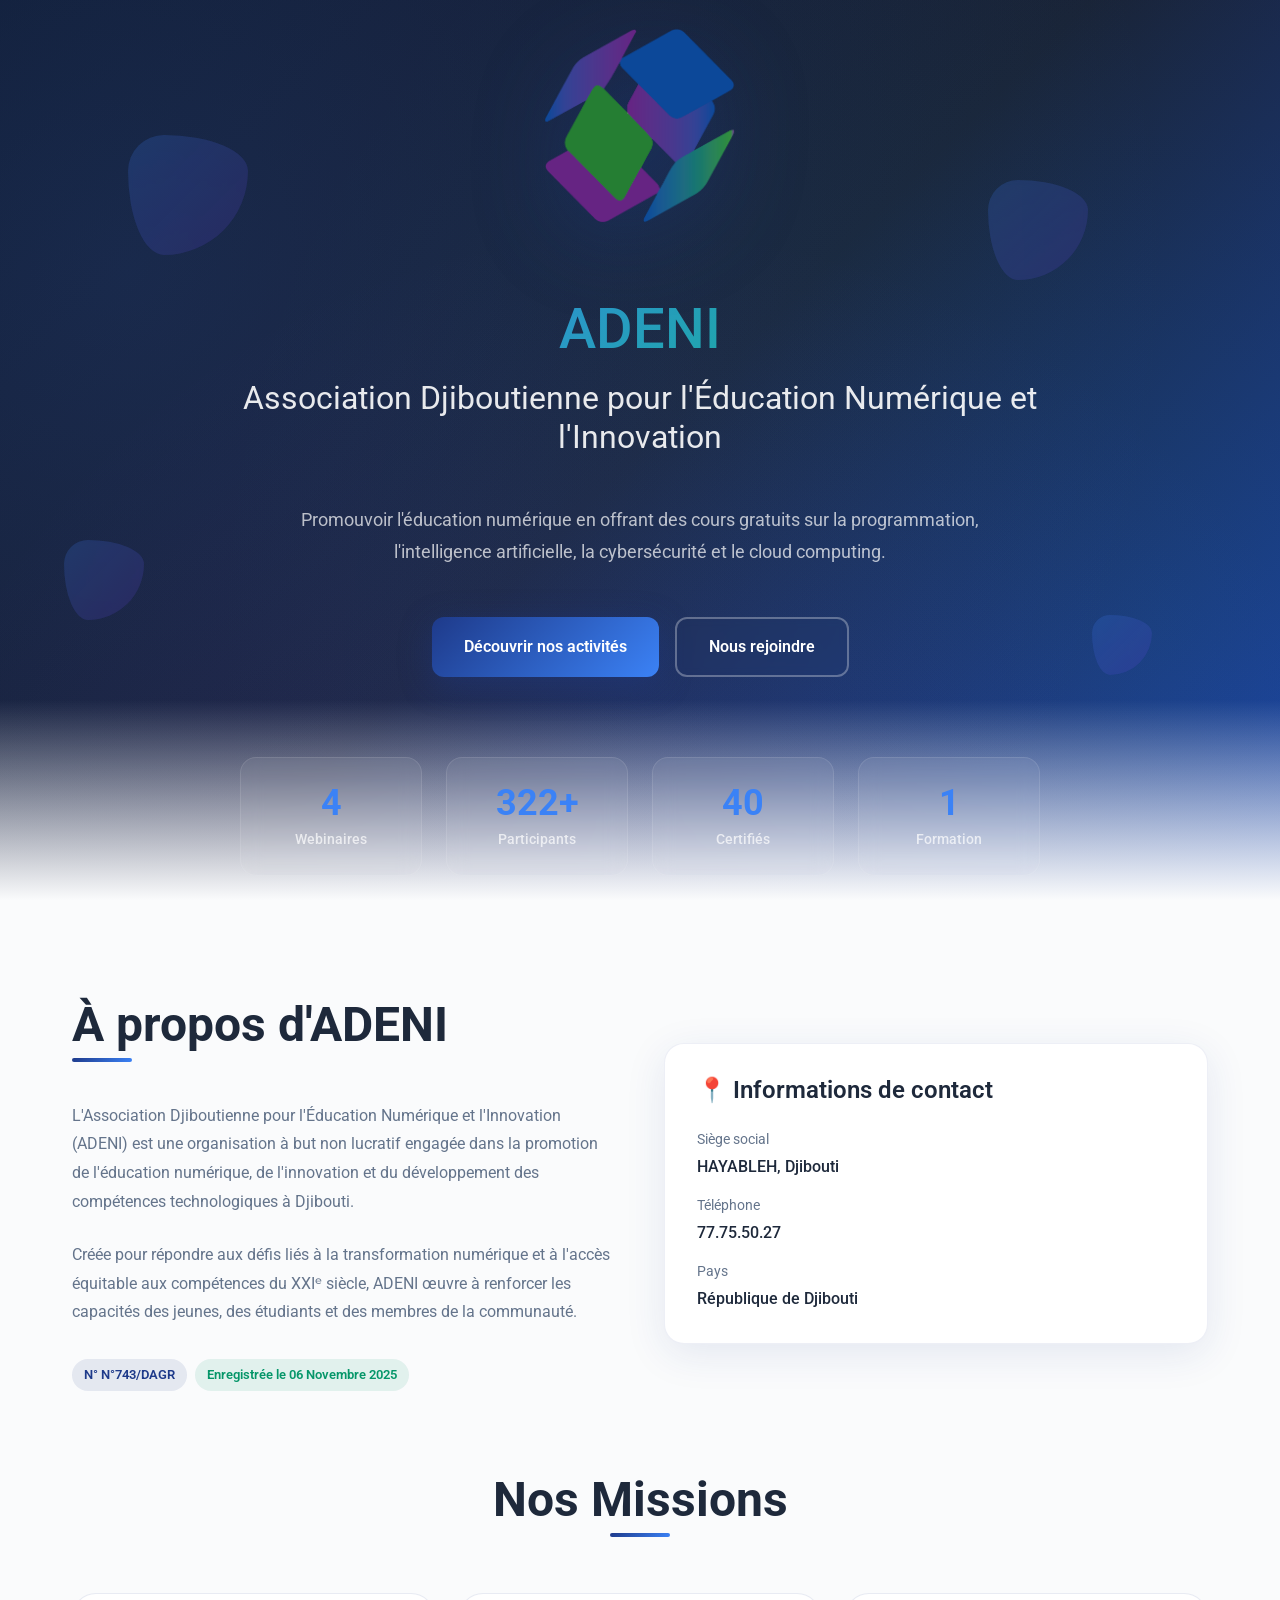
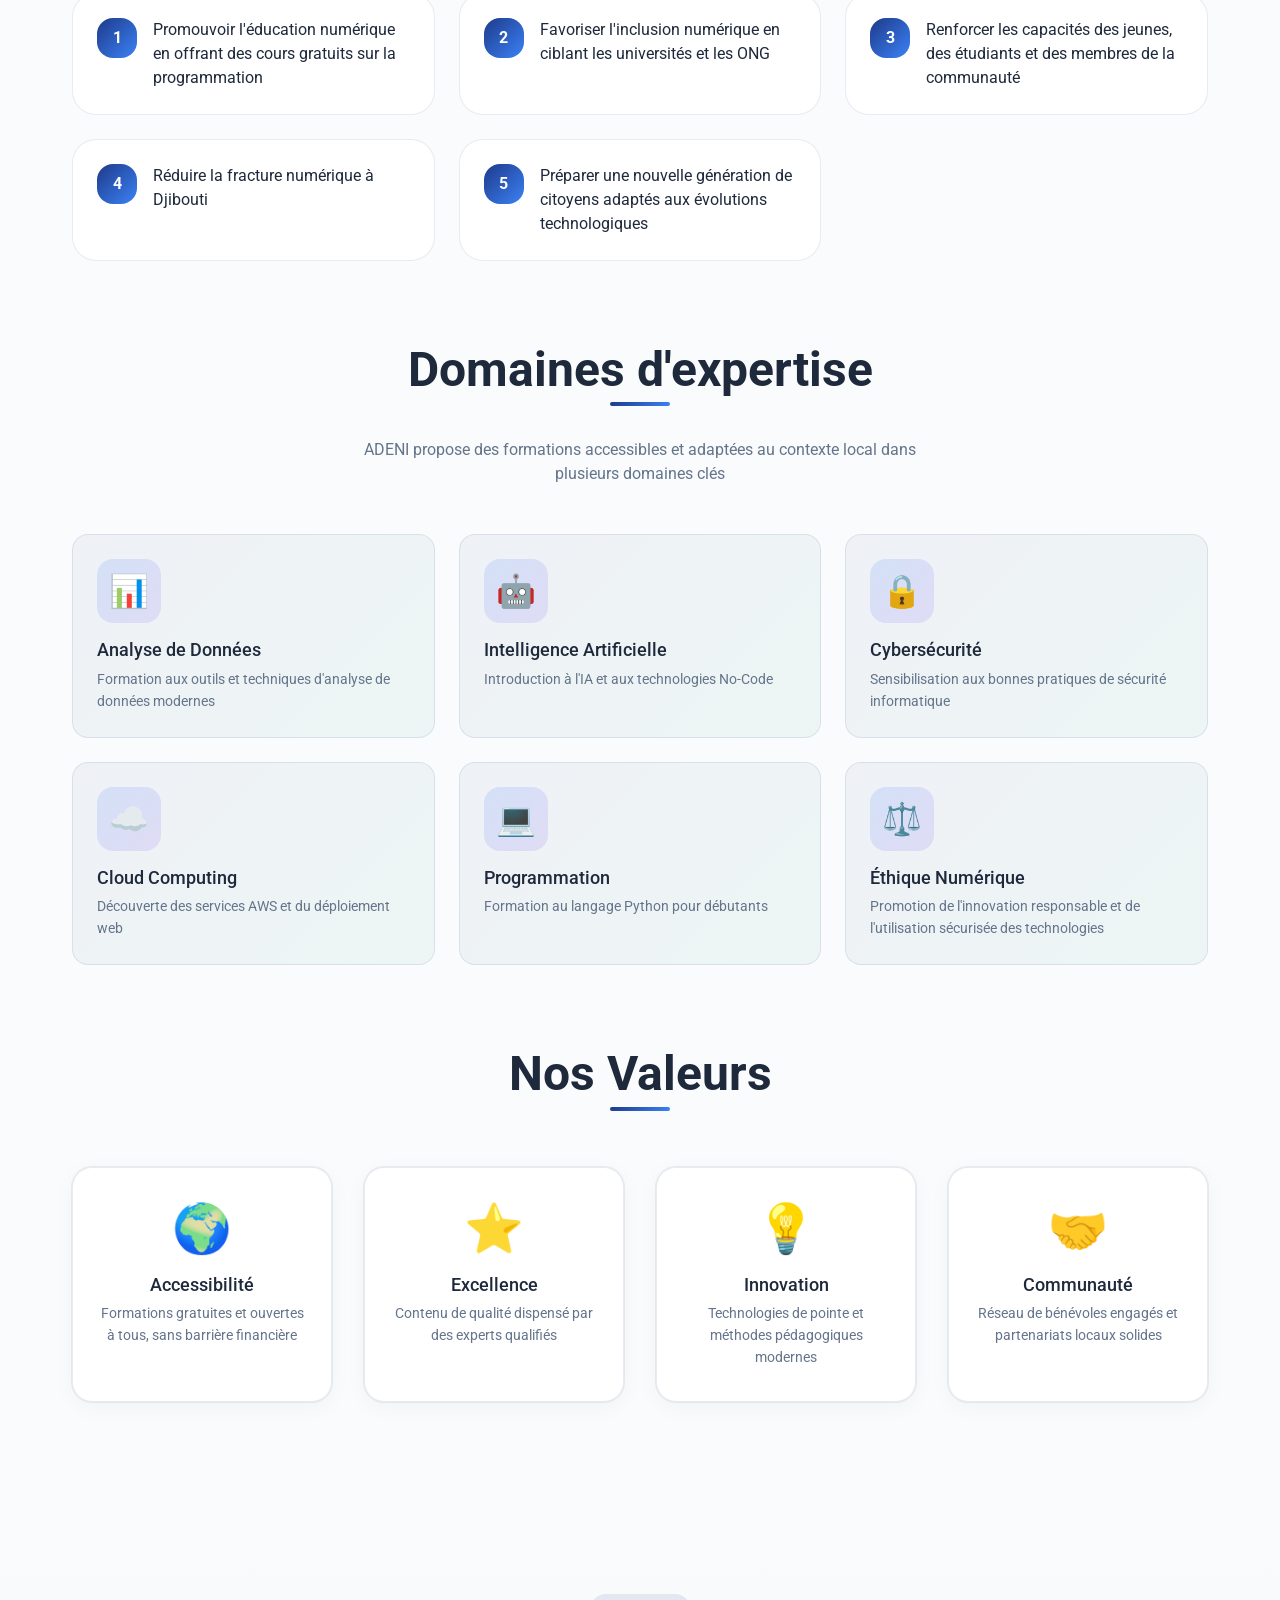
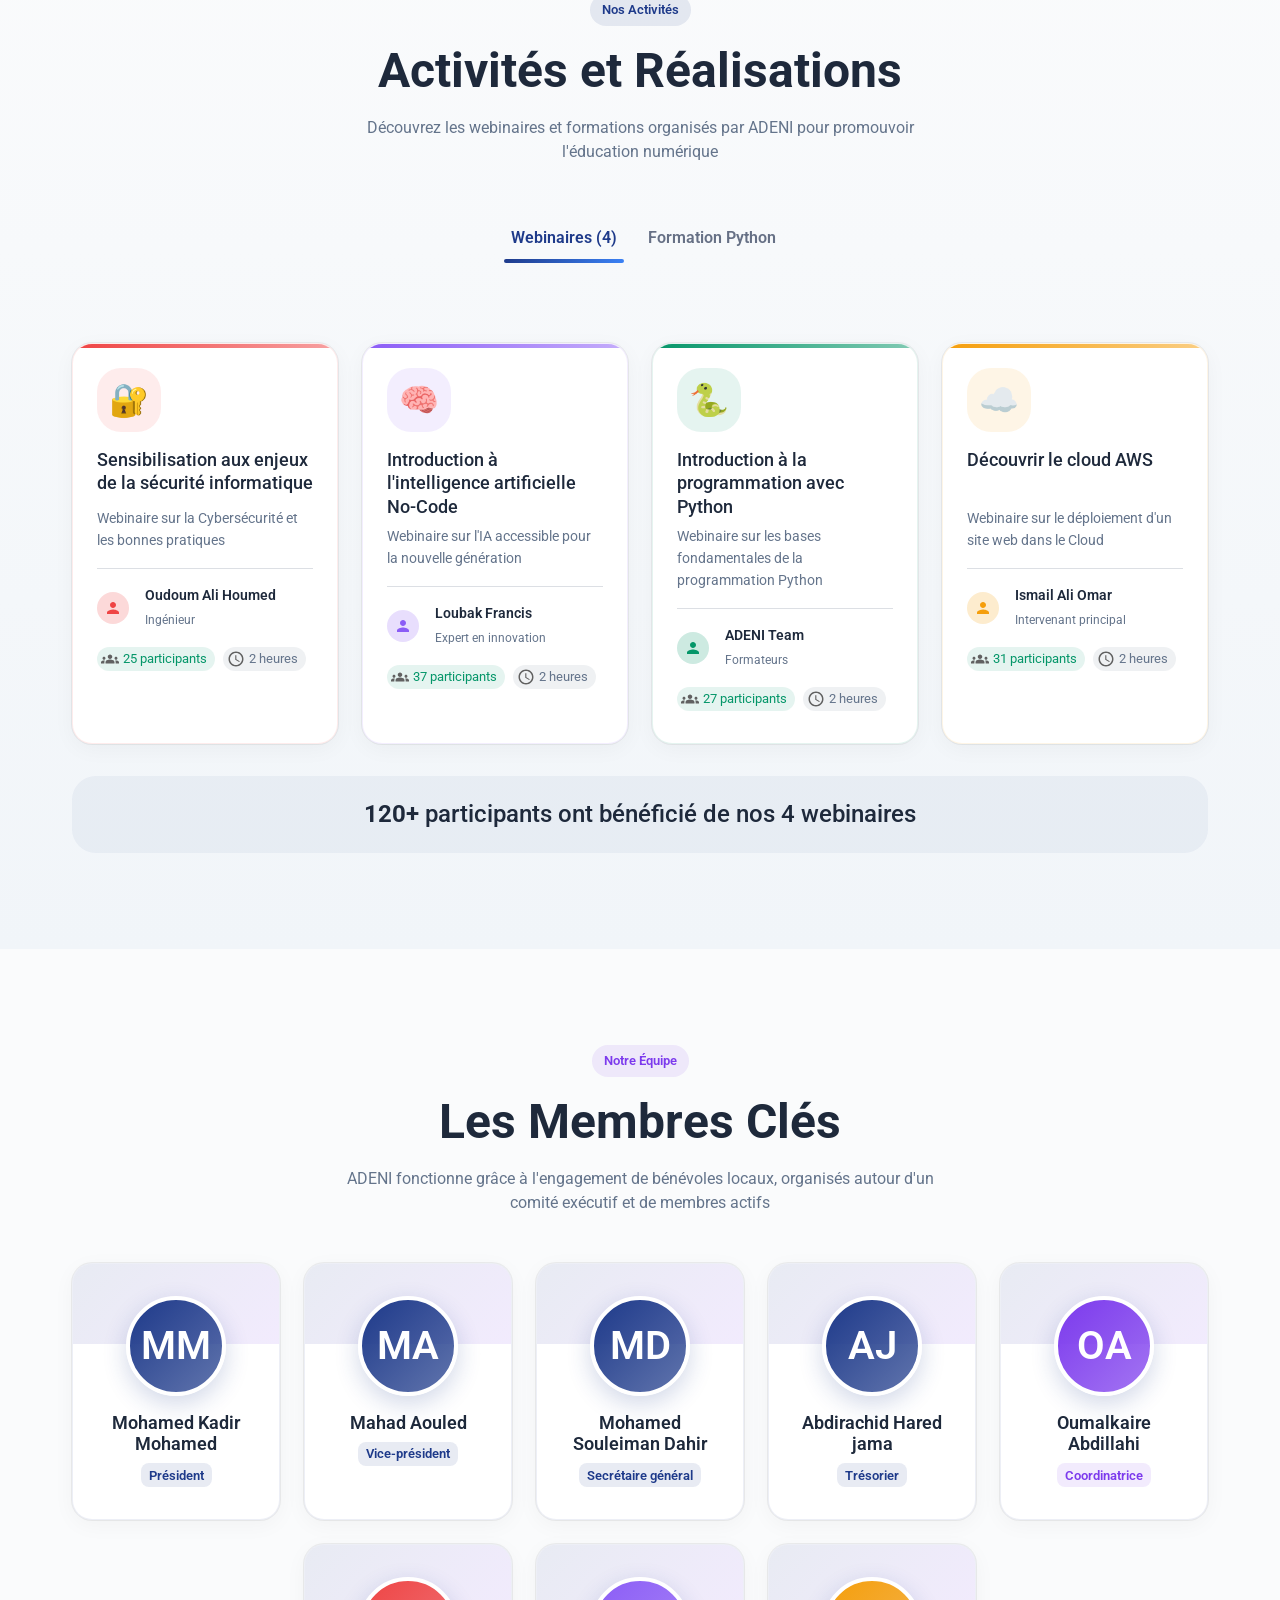
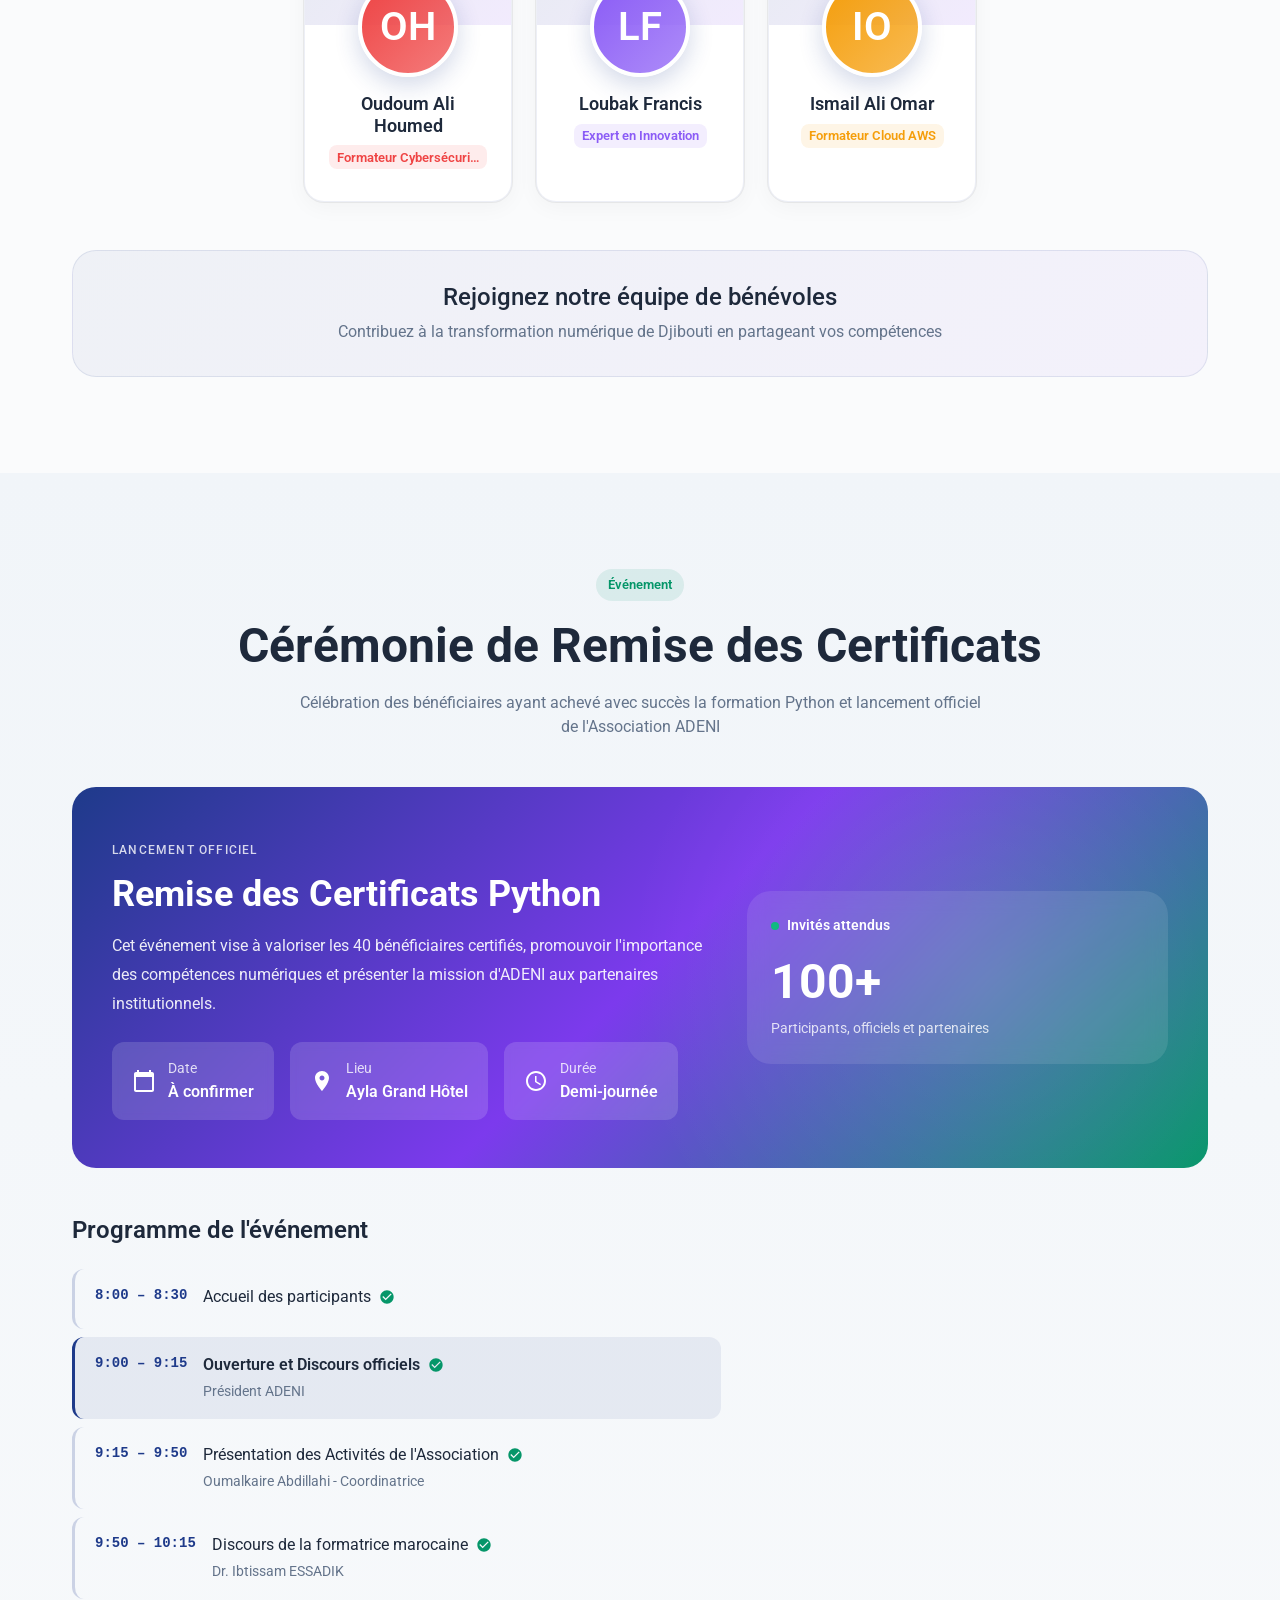
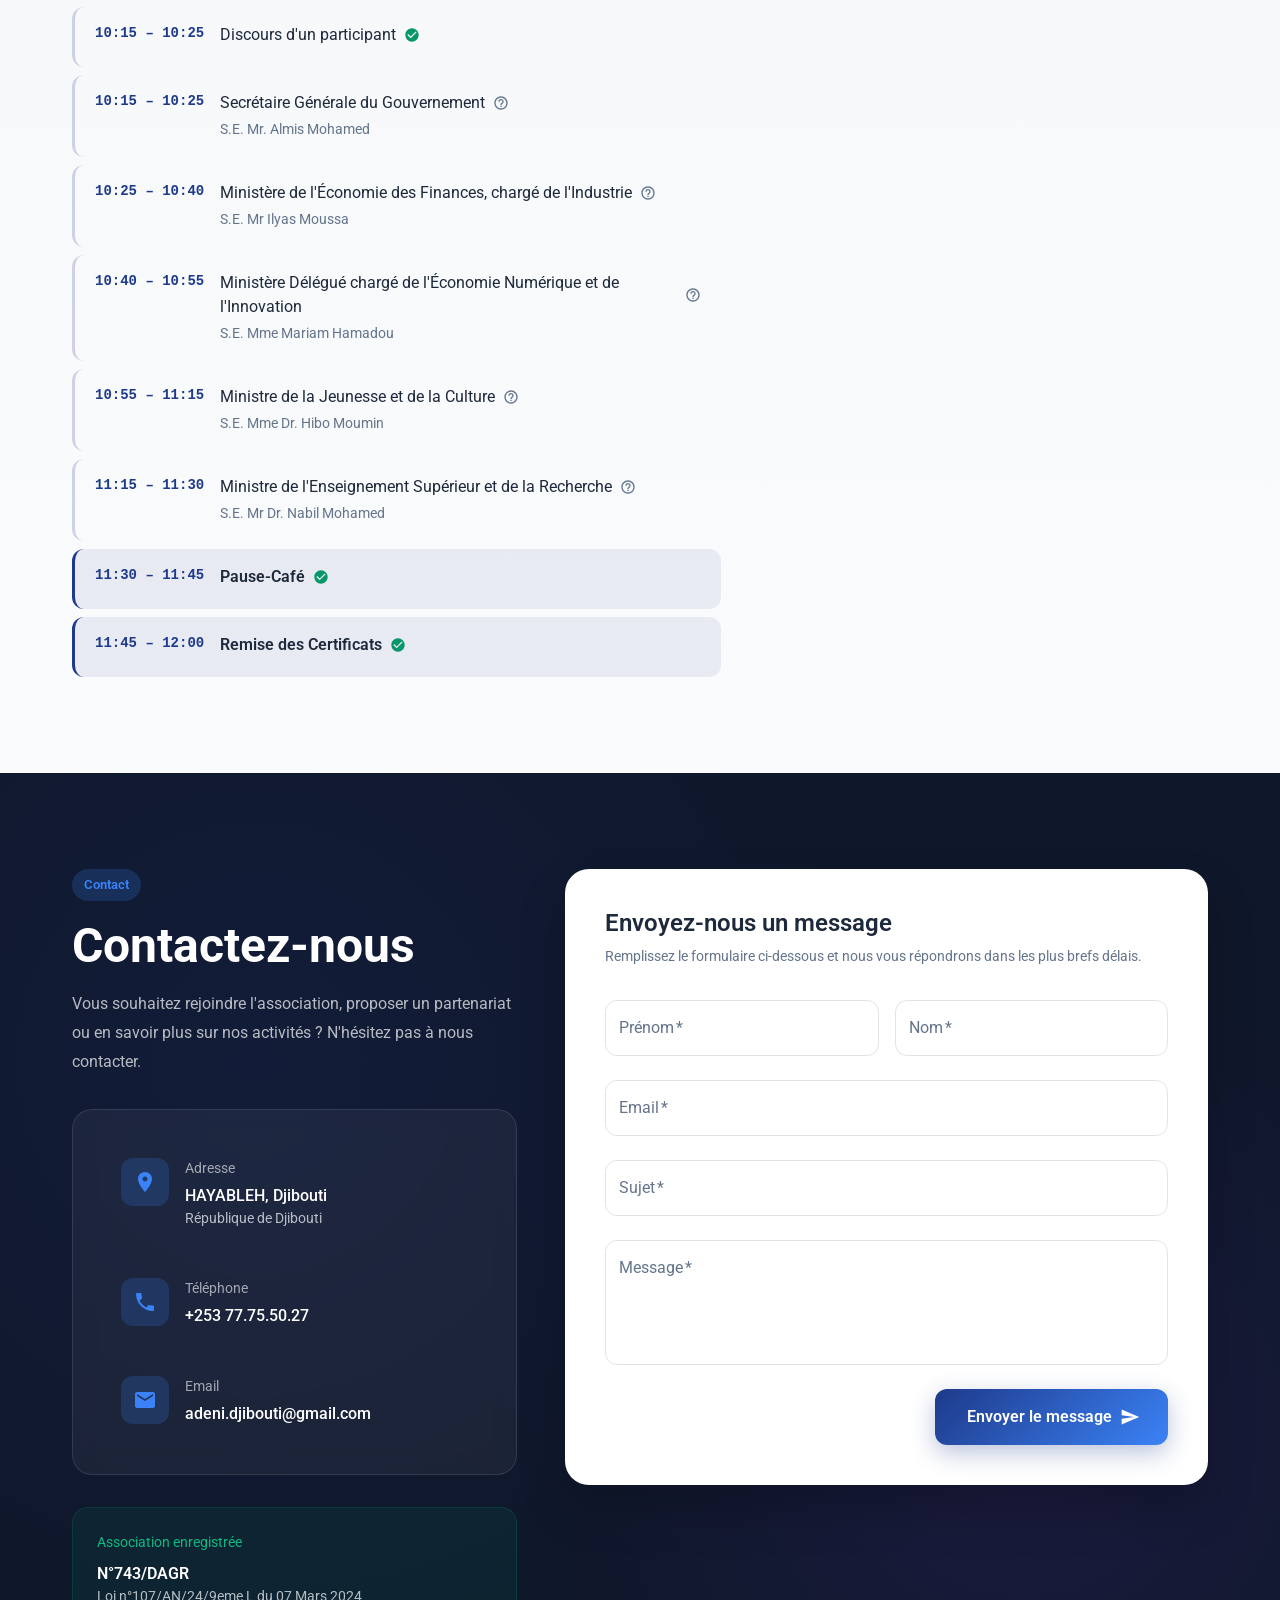
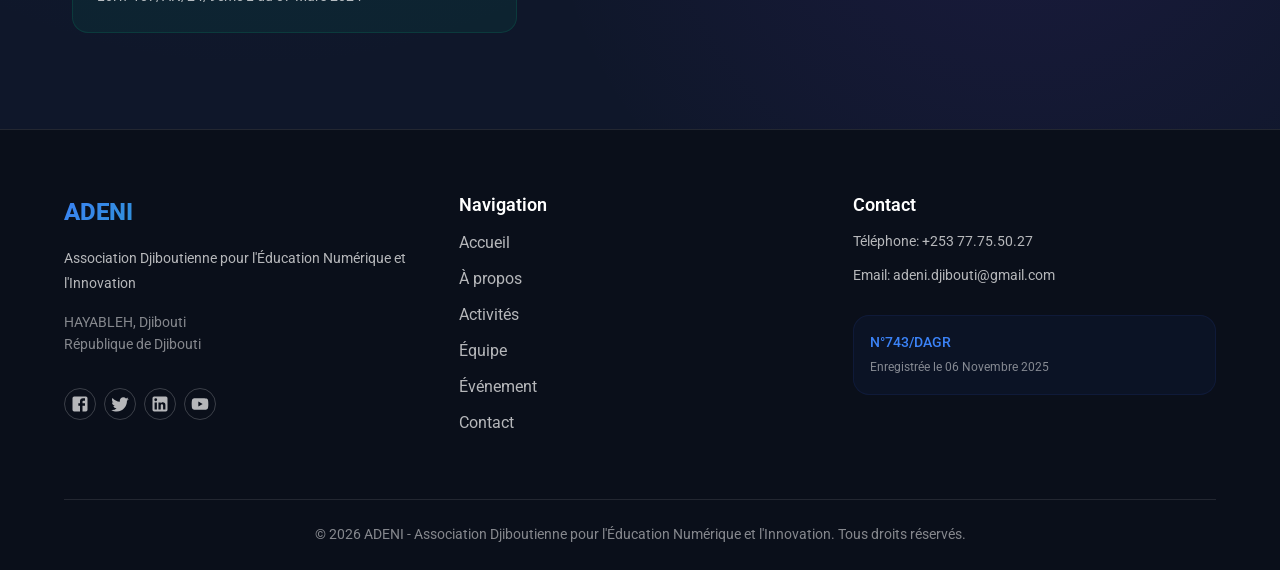
==== commit 06085a4a: "deploy: Ismail731404/adeni@b7479810e64f874f3839de3a51aaec5c4b1229e2" ====
--- a/index.html
+++ b/index.html
@@ -1 +1 @@
-<!DOCTYPE html><!--n3YTG3dCGbGD2I6b_qHT2--><html lang="fr"><head><meta charSet="utf-8"/><link rel="preconnect" href="/" crossorigin=""/><meta name="viewport" content="width=device-width, initial-scale=1"/><link rel="preload" as="image" href="/logo.png"/><link rel="stylesheet" href="/_next/static/chunks/e582fd2f82b62158.css" data-precedence="next"/><link rel="preload" as="script" fetchPriority="low" href="/_next/static/chunks/81fba30d09e119c3.js"/><script src="/_next/static/chunks/248cba0fcb3874ed.js" async=""></script><script src="/_next/static/chunks/652ad0aa26265c47.js" async=""></script><script src="/_next/static/chunks/023d923a37d494fc.js" async=""></script><script src="/_next/static/chunks/ba8a736ce3226769.js" async=""></script><script src="/_next/static/chunks/turbopack-3a165391a1bfd73a.js" async=""></script><script src="/_next/static/chunks/345692ebcb7a11d4.js" async=""></script><script src="/_next/static/chunks/3dfbbc4568158f0a.js" async=""></script><script src="/_next/static/chunks/2060a9d7589f0f91.js" async=""></script><script src="/_next/static/chunks/ff1a16fafef87110.js" async=""></script><script src="/_next/static/chunks/247eb132b7f7b574.js" async=""></script><script src="/_next/static/chunks/1d02e6aede3b579f.js" async=""></script><script src="/_next/static/chunks/f4a044c36a06f5de.js" async=""></script><script src="/_next/static/chunks/6d7b28ade46a2aca.js" async=""></script><script src="/_next/static/chunks/b8f996eed38034bd.js" async=""></script><meta name="next-size-adjust" content=""/><script src="/_next/static/chunks/a6dad97d9634a72d.js" noModule=""></script><style data-emotion="mui-global lylr3s">html{-webkit-font-smoothing:antialiased;-moz-osx-font-smoothing:grayscale;box-sizing:border-box;-webkit-text-size-adjust:100%;}*,*::before,*::after{box-sizing:inherit;}strong,b{font-weight:700;}body{margin:0;color:var(--mui-palette-text-primary);font-family:"Roboto","Barlow","Montserrat","Inter",-apple-system,BlinkMacSystemFont,"Segoe UI",Helvetica,Arial,sans-serif,"Apple Color Emoji","Segoe UI Emoji";font-weight:400;font-size:1rem;line-height:1.5;background-color:var(--mui-palette-background-default);}@media print{body{background-color:var(--mui-palette-common-white);}}body::backdrop{background-color:var(--mui-palette-background-default);}</style><style data-emotion="mui-global animation-1j50h3g">@-webkit-keyframes animation-1j50h3g{0%,100%{opacity:0.6;-webkit-transform:scale(1);-moz-transform:scale(1);-ms-transform:scale(1);transform:scale(1);}50%{opacity:1;-webkit-transform:scale(1.05);-moz-transform:scale(1.05);-ms-transform:scale(1.05);transform:scale(1.05);}}@keyframes animation-1j50h3g{0%,100%{opacity:0.6;-webkit-transform:scale(1);-moz-transform:scale(1);-ms-transform:scale(1);transform:scale(1);}50%{opacity:1;-webkit-transform:scale(1.05);-moz-transform:scale(1.05);-ms-transform:scale(1.05);transform:scale(1.05);}}</style><style data-emotion="mui-global animation-1bge8p6">@-webkit-keyframes animation-1bge8p6{0%,100%{-webkit-transform:translateY(0) rotate(0deg);-moz-transform:translateY(0) rotate(0deg);-ms-transform:translateY(0) rotate(0deg);transform:translateY(0) rotate(0deg);}50%{-webkit-transform:translateY(-20px) rotate(5deg);-moz-transform:translateY(-20px) rotate(5deg);-ms-transform:translateY(-20px) rotate(5deg);transform:translateY(-20px) rotate(5deg);}}@keyframes animation-1bge8p6{0%,100%{-webkit-transform:translateY(0) rotate(0deg);-moz-transform:translateY(0) rotate(0deg);-ms-transform:translateY(0) rotate(0deg);transform:translateY(0) rotate(0deg);}50%{-webkit-transform:translateY(-20px) rotate(5deg);-moz-transform:translateY(-20px) rotate(5deg);-ms-transform:translateY(-20px) rotate(5deg);transform:translateY(-20px) rotate(5deg);}}</style><style data-emotion="mui-global animation-16r14x4">@-webkit-keyframes animation-16r14x4{0%,100%{-webkit-transform:translateY(0);-moz-transform:translateY(0);-ms-transform:translateY(0);transform:translateY(0);}50%{-webkit-transform:translateY(-10px);-moz-transform:translateY(-10px);-ms-transform:translateY(-10px);transform:translateY(-10px);}}@keyframes animation-16r14x4{0%,100%{-webkit-transform:translateY(0);-moz-transform:translateY(0);-ms-transform:translateY(0);transform:translateY(0);}50%{-webkit-transform:translateY(-10px);-moz-transform:translateY(-10px);-ms-transform:translateY(-10px);transform:translateY(-10px);}}</style><style data-emotion="mui-global animation-r6madp">@-webkit-keyframes animation-r6madp{0%{-webkit-background-position:0% 50%;background-position:0% 50%;}50%{-webkit-background-position:100% 50%;background-position:100% 50%;}100%{-webkit-background-position:0% 50%;background-position:0% 50%;}}@keyframes animation-r6madp{0%{-webkit-background-position:0% 50%;background-position:0% 50%;}50%{-webkit-background-position:100% 50%;background-position:100% 50%;}100%{-webkit-background-position:0% 50%;background-position:0% 50%;}}</style><style data-emotion="mui-global animation-rx6rw6">@-webkit-keyframes animation-rx6rw6{0%,100%{opacity:1;}50%{opacity:0.5;}}@keyframes animation-rx6rw6{0%,100%{opacity:1;}50%{opacity:0.5;}}</style><style data-emotion="mui-global 1prfaxn">@-webkit-keyframes mui-auto-fill{from{display:block;}}@keyframes mui-auto-fill{from{display:block;}}@-webkit-keyframes mui-auto-fill-cancel{from{display:block;}}@keyframes mui-auto-fill-cancel{from{display:block;}}</style><style data-emotion="mui-global 1vcqmmn">:root{--mui-spacing:8px;--mui-shape-borderRadius:8px;--mui-shadows-0:none;--mui-shadows-1:0px 1px 2px rgba(0, 0, 0, 0.08);--mui-shadows-2:0px 1px 5px rgba(0, 0, 0, 0.08);--mui-shadows-3:0px 1px 8px rgba(0, 0, 0, 0.08);--mui-shadows-4:0px 1px 10px rgba(0, 0, 0, 0.08);--mui-shadows-5:0px 1px 14px rgba(0, 0, 0, 0.08);--mui-shadows-6:0px 1px 18px rgba(0, 0, 0, 0.08);--mui-shadows-7:0px 2px 16px rgba(0, 0, 0, 0.08);--mui-shadows-8:0px 3px 14px rgba(0, 0, 0, 0.08);--mui-shadows-9:0px 3px 16px rgba(0, 0, 0, 0.08);--mui-shadows-10:0px 4px 18px rgba(0, 0, 0, 0.08);--mui-shadows-11:0px 4px 20px rgba(0, 0, 0, 0.08);--mui-shadows-12:0px 5px 22px rgba(0, 0, 0, 0.08);--mui-shadows-13:0px 5px 24px rgba(0, 0, 0, 0.08);--mui-shadows-14:0px 5px 26px rgba(0, 0, 0, 0.08);--mui-shadows-15:0px 6px 28px rgba(0, 0, 0, 0.08);--mui-shadows-16:0px 6px 30px rgba(0, 0, 0, 0.08);--mui-shadows-17:0px 6px 32px rgba(0, 0, 0, 0.08);--mui-shadows-18:0px 7px 34px rgba(0, 0, 0, 0.08);--mui-shadows-19:0px 7px 36px rgba(0, 0, 0, 0.08);--mui-shadows-20:0px 8px 38px rgba(0, 0, 0, 0.08);--mui-shadows-21:0px 8px 40px rgba(0, 0, 0, 0.08);--mui-shadows-22:0px 8px 42px rgba(0, 0, 0, 0.08);--mui-shadows-23:0px 9px 44px rgba(0, 0, 0, 0.08);--mui-shadows-24:0px 9px 46px rgba(0, 0, 0, 0.08);--mui-zIndex-mobileStepper:1000;--mui-zIndex-fab:1050;--mui-zIndex-speedDial:1050;--mui-zIndex-appBar:1100;--mui-zIndex-drawer:1200;--mui-zIndex-modal:1300;--mui-zIndex-snackbar:1400;--mui-zIndex-tooltip:1500;--mui-font-body1:400 1rem/1.5 "Roboto","Barlow","Montserrat","Inter",-apple-system,BlinkMacSystemFont,"Segoe UI",Helvetica,Arial,sans-serif,"Apple Color Emoji","Segoe UI Emoji";--mui-font-body2:400 0.875rem/1.57 "Roboto","Barlow","Montserrat","Inter",-apple-system,BlinkMacSystemFont,"Segoe UI",Helvetica,Arial,sans-serif,"Apple Color Emoji","Segoe UI Emoji";--mui-font-button:500 0.875rem/1.75 "Roboto","Barlow","Montserrat","Inter",-apple-system,BlinkMacSystemFont,"Segoe UI",Helvetica,Arial,sans-serif,"Apple Color Emoji","Segoe UI Emoji";--mui-font-caption:400 0.75rem/1.66 "Roboto","Barlow","Montserrat","Inter",-apple-system,BlinkMacSystemFont,"Segoe UI",Helvetica,Arial,sans-serif,"Apple Color Emoji","Segoe UI Emoji";--mui-font-subtitle1:500 1rem/1.57 "Roboto","Barlow","Montserrat","Inter",-apple-system,BlinkMacSystemFont,"Segoe UI",Helvetica,Arial,sans-serif,"Apple Color Emoji","Segoe UI Emoji";--mui-font-subtitle2:500 0.875rem/1.57 "Roboto","Barlow","Montserrat","Inter",-apple-system,BlinkMacSystemFont,"Segoe UI",Helvetica,Arial,sans-serif,"Apple Color Emoji","Segoe UI Emoji";--mui-font-overline:500 0.75rem/2.5 "Roboto","Barlow","Montserrat","Inter",-apple-system,BlinkMacSystemFont,"Segoe UI",Helvetica,Arial,sans-serif,"Apple Color Emoji","Segoe UI Emoji";--mui-font-h1:500 3.5rem/1.2 "Roboto","Barlow","Montserrat","Inter",-apple-system,BlinkMacSystemFont,"Segoe UI",Helvetica,Arial,sans-serif,"Apple Color Emoji","Segoe UI Emoji";--mui-font-h2:500 3rem/1.2 "Roboto","Barlow","Montserrat","Inter",-apple-system,BlinkMacSystemFont,"Segoe UI",Helvetica,Arial,sans-serif,"Apple Color Emoji","Segoe UI Emoji";--mui-font-h3:500 2.25rem/1.2 "Roboto","Barlow","Montserrat","Inter",-apple-system,BlinkMacSystemFont,"Segoe UI",Helvetica,Arial,sans-serif,"Apple Color Emoji","Segoe UI Emoji";--mui-font-h4:500 2rem/1.2 "Roboto","Barlow","Montserrat","Inter",-apple-system,BlinkMacSystemFont,"Segoe UI",Helvetica,Arial,sans-serif,"Apple Color Emoji","Segoe UI Emoji";--mui-font-h5:500 1.5rem/1.2 "Roboto","Barlow","Montserrat","Inter",-apple-system,BlinkMacSystemFont,"Segoe UI",Helvetica,Arial,sans-serif,"Apple Color Emoji","Segoe UI Emoji";--mui-font-h6:500 1.125rem/1.2 "Roboto","Barlow","Montserrat","Inter",-apple-system,BlinkMacSystemFont,"Segoe UI",Helvetica,Arial,sans-serif,"Apple Color Emoji","Segoe UI Emoji";--mui-font-inherit:inherit inherit/inherit inherit;}:root,.light{-webkit-print-color-scheme:light;color-scheme:light;--mui-palette-action-disabledBackground:rgba(0, 0, 0, 0.06);--mui-palette-action-active:rgba(0, 0, 0, 0.54);--mui-palette-action-hover:rgba(0, 0, 0, 0.04);--mui-palette-action-hoverOpacity:0.04;--mui-palette-action-selected:rgba(0, 0, 0, 0.08);--mui-palette-action-selectedOpacity:0.08;--mui-palette-action-disabled:rgba(0, 0, 0, 0.26);--mui-palette-action-disabledOpacity:0.38;--mui-palette-action-focus:rgba(0, 0, 0, 0.12);--mui-palette-action-focusOpacity:0.12;--mui-palette-action-activatedOpacity:0.12;--mui-palette-action-activeChannel:0 0 0;--mui-palette-action-selectedChannel:0 0 0;--mui-palette-background-default:var(--mui-palette-common-white);--mui-palette-background-defaultChannel:255 255 255;--mui-palette-background-paper:var(--mui-palette-common-white);--mui-palette-background-paperChannel:255 255 255;--mui-palette-background-level1:var(--mui-palette-neutral-50);--mui-palette-background-level2:var(--mui-palette-neutral-100);--mui-palette-background-level3:var(--mui-palette-neutral-200);--mui-palette-common-black:#000000;--mui-palette-common-white:#ffffff;--mui-palette-common-background:#fff;--mui-palette-common-onBackground:#000;--mui-palette-common-backgroundChannel:255 255 255;--mui-palette-common-onBackgroundChannel:0 0 0;--mui-palette-divider:var(--mui-palette-neutral-200);--mui-palette-dividerChannel:220 223 228;--mui-palette-error-50:#fef3f2;--mui-palette-error-100:#fee4e2;--mui-palette-error-200:#ffcdc9;--mui-palette-error-300:#fdaaa4;--mui-palette-error-400:#f97970;--mui-palette-error-500:#f04438;--mui-palette-error-600:#de3024;--mui-palette-error-700:#bb241a;--mui-palette-error-800:#9a221a;--mui-palette-error-900:#80231c;--mui-palette-error-950:#460d09;--mui-palette-error-light:#f97970;--mui-palette-error-main:#f04438;--mui-palette-error-dark:#de3024;--mui-palette-error-contrastText:var(--mui-palette-common-white);--mui-palette-error-mainChannel:240 68 56;--mui-palette-error-lightChannel:249 121 112;--mui-palette-error-darkChannel:222 48 36;--mui-palette-error-contrastTextChannel:var(--mui-palette-common-white);--mui-palette-info-50:#ecfdff;--mui-palette-info-100:#cff7fe;--mui-palette-info-200:#a4eefd;--mui-palette-info-300:#66e0fa;--mui-palette-info-400:#10bee8;--mui-palette-info-500:#04aad6;--mui-palette-info-600:#0787b3;--mui-palette-info-700:#0d6d91;--mui-palette-info-800:#145876;--mui-palette-info-900:#154964;--mui-palette-info-950:#082f44;--mui-palette-info-light:#10bee8;--mui-palette-info-main:#04aad6;--mui-palette-info-dark:#0787b3;--mui-palette-info-contrastText:var(--mui-palette-common-white);--mui-palette-info-mainChannel:4 170 214;--mui-palette-info-lightChannel:16 190 232;--mui-palette-info-darkChannel:7 135 179;--mui-palette-info-contrastTextChannel:var(--mui-palette-common-white);--mui-palette-neutral-50:#f9fafb;--mui-palette-neutral-100:#f1f1f4;--mui-palette-neutral-200:#dcdfe4;--mui-palette-neutral-300:#b3b9c6;--mui-palette-neutral-400:#8a94a6;--mui-palette-neutral-500:#667085;--mui-palette-neutral-600:#565e73;--mui-palette-neutral-700:#434a60;--mui-palette-neutral-800:#313749;--mui-palette-neutral-900:#212636;--mui-palette-neutral-950:#121621;--mui-palette-primary-50:#e6f7ee;--mui-palette-primary-100:#c2ebd5;--mui-palette-primary-200:#9cdfbb;--mui-palette-primary-300:#6ed39a;--mui-palette-primary-400:#4ac886;--mui-palette-primary-500:#00bf6f;--mui-palette-primary-600:#00a05c;--mui-palette-primary-700:#008148;--mui-palette-primary-800:#006236;--mui-palette-primary-900:#004d2b;--mui-palette-primary-950:#00321c;--mui-palette-primary-light:#4ac886;--mui-palette-primary-main:#00bf6f;--mui-palette-primary-dark:#00a05c;--mui-palette-primary-contrastText:var(--mui-palette-common-white);--mui-palette-primary-mainChannel:0 191 111;--mui-palette-primary-lightChannel:74 200 134;--mui-palette-primary-darkChannel:0 160 92;--mui-palette-primary-contrastTextChannel:var(--mui-palette-common-white);--mui-palette-secondary-50:#fbfcfe;--mui-palette-secondary-100:#f0f4f8;--mui-palette-secondary-200:#dde7ee;--mui-palette-secondary-300:#cdd7e1;--mui-palette-secondary-400:#9fa6ad;--mui-palette-secondary-500:#636b74;--mui-palette-secondary-600:#555e68;--mui-palette-secondary-700:#32383e;--mui-palette-secondary-800:#202427;--mui-palette-secondary-900:#121517;--mui-palette-secondary-950:#090a0b;--mui-palette-secondary-light:#555e68;--mui-palette-secondary-main:#32383e;--mui-palette-secondary-dark:#202427;--mui-palette-secondary-contrastText:var(--mui-palette-common-white);--mui-palette-secondary-mainChannel:50 56 62;--mui-palette-secondary-lightChannel:85 94 104;--mui-palette-secondary-darkChannel:32 36 39;--mui-palette-secondary-contrastTextChannel:var(--mui-palette-common-white);--mui-palette-success-50:#f0fdfa;--mui-palette-success-100:#ccfbef;--mui-palette-success-200:#9af5e1;--mui-palette-success-300:#5fe9ce;--mui-palette-success-400:#2ed3b8;--mui-palette-success-500:#15b79f;--mui-palette-success-600:#0e9382;--mui-palette-success-700:#107569;--mui-palette-success-800:#115e56;--mui-palette-success-900:#134e48;--mui-palette-success-950:#042f2c;--mui-palette-success-light:#2ed3b8;--mui-palette-success-main:#15b79f;--mui-palette-success-dark:#0e9382;--mui-palette-success-contrastText:var(--mui-palette-common-white);--mui-palette-success-mainChannel:21 183 159;--mui-palette-success-lightChannel:46 211 184;--mui-palette-success-darkChannel:14 147 130;--mui-palette-success-contrastTextChannel:var(--mui-palette-common-white);--mui-palette-text-primary:var(--mui-palette-neutral-900);--mui-palette-text-primaryChannel:33 38 54;--mui-palette-text-secondary:var(--mui-palette-neutral-500);--mui-palette-text-secondaryChannel:102 112 133;--mui-palette-text-disabled:var(--mui-palette-neutral-400);--mui-palette-warning-50:#e6f7ee;--mui-palette-warning-100:#c2ebd5;--mui-palette-warning-200:#9cdfbb;--mui-palette-warning-300:#6ed39a;--mui-palette-warning-400:#4ac886;--mui-palette-warning-500:#00bf6f;--mui-palette-warning-600:#00a05c;--mui-palette-warning-700:#008148;--mui-palette-warning-800:#006236;--mui-palette-warning-900:#004d2b;--mui-palette-warning-950:#00321c;--mui-palette-warning-light:#4ac886;--mui-palette-warning-main:#00bf6f;--mui-palette-warning-dark:#00a05c;--mui-palette-warning-contrastText:var(--mui-palette-common-white);--mui-palette-warning-mainChannel:0 191 111;--mui-palette-warning-lightChannel:74 200 134;--mui-palette-warning-darkChannel:0 160 92;--mui-palette-warning-contrastTextChannel:var(--mui-palette-common-white);--mui-palette-grey-50:#fafafa;--mui-palette-grey-100:#f5f5f5;--mui-palette-grey-200:#eeeeee;--mui-palette-grey-300:#e0e0e0;--mui-palette-grey-400:#bdbdbd;--mui-palette-grey-500:#9e9e9e;--mui-palette-grey-600:#757575;--mui-palette-grey-700:#616161;--mui-palette-grey-800:#424242;--mui-palette-grey-900:#212121;--mui-palette-grey-A100:#f5f5f5;--mui-palette-grey-A200:#eeeeee;--mui-palette-grey-A400:#bdbdbd;--mui-palette-grey-A700:#616161;--mui-palette-Alert-errorColor:rgb(99, 48, 44);--mui-palette-Alert-infoColor:rgb(6, 76, 92);--mui-palette-Alert-successColor:rgb(18, 84, 73);--mui-palette-Alert-warningColor:rgb(29, 80, 53);--mui-palette-Alert-errorFilledBg:var(--mui-palette-error-main, #f04438);--mui-palette-Alert-infoFilledBg:var(--mui-palette-info-main, #04aad6);--mui-palette-Alert-successFilledBg:var(--mui-palette-success-main, #15b79f);--mui-palette-Alert-warningFilledBg:var(--mui-palette-warning-main, #00bf6f);--mui-palette-Alert-errorFilledColor:#fff;--mui-palette-Alert-infoFilledColor:rgba(0, 0, 0, 0.87);--mui-palette-Alert-successFilledColor:rgba(0, 0, 0, 0.87);--mui-palette-Alert-warningFilledColor:rgba(0, 0, 0, 0.87);--mui-palette-Alert-errorStandardBg:rgb(254, 241, 240);--mui-palette-Alert-infoStandardBg:rgb(231, 248, 252);--mui-palette-Alert-successStandardBg:rgb(234, 250, 247);--mui-palette-Alert-warningStandardBg:rgb(236, 249, 242);--mui-palette-Alert-errorIconColor:var(--mui-palette-error-main, #f04438);--mui-palette-Alert-infoIconColor:var(--mui-palette-info-main, #04aad6);--mui-palette-Alert-successIconColor:var(--mui-palette-success-main, #15b79f);--mui-palette-Alert-warningIconColor:var(--mui-palette-warning-main, #00bf6f);--mui-palette-AppBar-defaultBg:var(--mui-palette-grey-100, #f5f5f5);--mui-palette-Avatar-defaultBg:var(--mui-palette-grey-400, #bdbdbd);--mui-palette-Button-inheritContainedBg:var(--mui-palette-grey-300, #e0e0e0);--mui-palette-Button-inheritContainedHoverBg:var(--mui-palette-grey-A100, #f5f5f5);--mui-palette-Chip-defaultBorder:var(--mui-palette-grey-400, #bdbdbd);--mui-palette-Chip-defaultAvatarColor:var(--mui-palette-grey-700, #616161);--mui-palette-Chip-defaultIconColor:var(--mui-palette-grey-700, #616161);--mui-palette-FilledInput-bg:rgba(0, 0, 0, 0.06);--mui-palette-FilledInput-hoverBg:rgba(0, 0, 0, 0.09);--mui-palette-FilledInput-disabledBg:rgba(0, 0, 0, 0.12);--mui-palette-LinearProgress-primaryBg:rgb(158, 230, 200);--mui-palette-LinearProgress-secondaryBg:rgb(177, 179, 181);--mui-palette-LinearProgress-errorBg:rgb(249, 183, 179);--mui-palette-LinearProgress-infoBg:rgb(159, 222, 239);--mui-palette-LinearProgress-successBg:rgb(166, 227, 218);--mui-palette-LinearProgress-warningBg:rgb(158, 230, 200);--mui-palette-Skeleton-bg:rgba(var(--mui-palette-text-primaryChannel, 33 38 54) / 0.11);--mui-palette-Slider-primaryTrack:rgb(158, 230, 200);--mui-palette-Slider-secondaryTrack:rgb(177, 179, 181);--mui-palette-Slider-errorTrack:rgb(249, 183, 179);--mui-palette-Slider-infoTrack:rgb(159, 222, 239);--mui-palette-Slider-successTrack:rgb(166, 227, 218);--mui-palette-Slider-warningTrack:rgb(158, 230, 200);--mui-palette-SnackbarContent-bg:var(--mui-palette-common-white);--mui-palette-SpeedDialAction-fabHoverBg:var(--mui-palette-common-white);--mui-palette-StepConnector-border:var(--mui-palette-grey-400, #bdbdbd);--mui-palette-StepContent-border:var(--mui-palette-grey-400, #bdbdbd);--mui-palette-Switch-defaultColor:var(--mui-palette-common-white, #ffffff);--mui-palette-Switch-defaultDisabledColor:var(--mui-palette-grey-100, #f5f5f5);--mui-palette-Switch-primaryDisabledColor:rgb(158, 230, 200);--mui-palette-Switch-secondaryDisabledColor:rgb(177, 179, 181);--mui-palette-Switch-errorDisabledColor:rgb(249, 183, 179);--mui-palette-Switch-infoDisabledColor:rgb(159, 222, 239);--mui-palette-Switch-successDisabledColor:rgb(166, 227, 218);--mui-palette-Switch-warningDisabledColor:rgb(158, 230, 200);--mui-palette-TableCell-border:var(--mui-palette-neutral-200);--mui-palette-Tooltip-bg:rgba(97, 97, 97, 0.92);--mui-opacity-inputPlaceholder:0.42;--mui-opacity-inputUnderline:0.42;--mui-opacity-switchTrackDisabled:0.12;--mui-opacity-switchTrack:0.38;}.dark{-webkit-print-color-scheme:dark;color-scheme:dark;--mui-palette-common-black:#000000;--mui-palette-common-white:#ffffff;--mui-palette-common-background:#000;--mui-palette-common-onBackground:#fff;--mui-palette-common-backgroundChannel:0 0 0;--mui-palette-common-onBackgroundChannel:255 255 255;--mui-palette-primary-50:#e6f7ee;--mui-palette-primary-100:#c2ebd5;--mui-palette-primary-200:#9cdfbb;--mui-palette-primary-300:#6ed39a;--mui-palette-primary-400:#4ac886;--mui-palette-primary-500:#00bf6f;--mui-palette-primary-600:#00a05c;--mui-palette-primary-700:#008148;--mui-palette-primary-800:#006236;--mui-palette-primary-900:#004d2b;--mui-palette-primary-950:#00321c;--mui-palette-primary-light:#6ed39a;--mui-palette-primary-main:#4ac886;--mui-palette-primary-dark:#00bf6f;--mui-palette-primary-contrastText:var(--mui-palette-common-black);--mui-palette-primary-mainChannel:74 200 134;--mui-palette-primary-lightChannel:110 211 154;--mui-palette-primary-darkChannel:0 191 111;--mui-palette-primary-contrastTextChannel:var(--mui-palette-common-black);--mui-palette-secondary-50:#fbfcfe;--mui-palette-secondary-100:#f0f4f8;--mui-palette-secondary-200:#dde7ee;--mui-palette-secondary-300:#cdd7e1;--mui-palette-secondary-400:#9fa6ad;--mui-palette-secondary-500:#636b74;--mui-palette-secondary-600:#555e68;--mui-palette-secondary-700:#32383e;--mui-palette-secondary-800:#202427;--mui-palette-secondary-900:#121517;--mui-palette-secondary-950:#090a0b;--mui-palette-secondary-light:#f0f4f8;--mui-palette-secondary-main:#dde7ee;--mui-palette-secondary-dark:#cdd7e1;--mui-palette-secondary-contrastText:var(--mui-palette-common-black);--mui-palette-secondary-mainChannel:221 231 238;--mui-palette-secondary-lightChannel:240 244 248;--mui-palette-secondary-darkChannel:205 215 225;--mui-palette-secondary-contrastTextChannel:var(--mui-palette-common-black);--mui-palette-error-50:#fef3f2;--mui-palette-error-100:#fee4e2;--mui-palette-error-200:#ffcdc9;--mui-palette-error-300:#fdaaa4;--mui-palette-error-400:#f97970;--mui-palette-error-500:#f04438;--mui-palette-error-600:#de3024;--mui-palette-error-700:#bb241a;--mui-palette-error-800:#9a221a;--mui-palette-error-900:#80231c;--mui-palette-error-950:#460d09;--mui-palette-error-light:#fdaaa4;--mui-palette-error-main:#f97970;--mui-palette-error-dark:#f04438;--mui-palette-error-contrastText:var(--mui-palette-common-black);--mui-palette-error-mainChannel:249 121 112;--mui-palette-error-lightChannel:253 170 164;--mui-palette-error-darkChannel:240 68 56;--mui-palette-error-contrastTextChannel:var(--mui-palette-common-black);--mui-palette-warning-50:#e6f7ee;--mui-palette-warning-100:#c2ebd5;--mui-palette-warning-200:#9cdfbb;--mui-palette-warning-300:#6ed39a;--mui-palette-warning-400:#4ac886;--mui-palette-warning-500:#00bf6f;--mui-palette-warning-600:#00a05c;--mui-palette-warning-700:#008148;--mui-palette-warning-800:#006236;--mui-palette-warning-900:#004d2b;--mui-palette-warning-950:#00321c;--mui-palette-warning-light:#6ed39a;--mui-palette-warning-main:#4ac886;--mui-palette-warning-dark:#00bf6f;--mui-palette-warning-contrastText:var(--mui-palette-common-black);--mui-palette-warning-mainChannel:74 200 134;--mui-palette-warning-lightChannel:110 211 154;--mui-palette-warning-darkChannel:0 191 111;--mui-palette-warning-contrastTextChannel:var(--mui-palette-common-black);--mui-palette-info-50:#ecfdff;--mui-palette-info-100:#cff7fe;--mui-palette-info-200:#a4eefd;--mui-palette-info-300:#66e0fa;--mui-palette-info-400:#10bee8;--mui-palette-info-500:#04aad6;--mui-palette-info-600:#0787b3;--mui-palette-info-700:#0d6d91;--mui-palette-info-800:#145876;--mui-palette-info-900:#154964;--mui-palette-info-950:#082f44;--mui-palette-info-light:#66e0fa;--mui-palette-info-main:#10bee8;--mui-palette-info-dark:#04aad6;--mui-palette-info-contrastText:var(--mui-palette-common-black);--mui-palette-info-mainChannel:16 190 232;--mui-palette-info-lightChannel:102 224 250;--mui-palette-info-darkChannel:4 170 214;--mui-palette-info-contrastTextChannel:var(--mui-palette-common-black);--mui-palette-success-50:#f0fdfa;--mui-palette-success-100:#ccfbef;--mui-palette-success-200:#9af5e1;--mui-palette-success-300:#5fe9ce;--mui-palette-success-400:#2ed3b8;--mui-palette-success-500:#15b79f;--mui-palette-success-600:#0e9382;--mui-palette-success-700:#107569;--mui-palette-success-800:#115e56;--mui-palette-success-900:#134e48;--mui-palette-success-950:#042f2c;--mui-palette-success-light:#5fe9ce;--mui-palette-success-main:#2ed3b8;--mui-palette-success-dark:#15b79f;--mui-palette-success-contrastText:var(--mui-palette-common-black);--mui-palette-success-mainChannel:46 211 184;--mui-palette-success-lightChannel:95 233 206;--mui-palette-success-darkChannel:21 183 159;--mui-palette-success-contrastTextChannel:var(--mui-palette-common-black);--mui-palette-grey-50:#fafafa;--mui-palette-grey-100:#f5f5f5;--mui-palette-grey-200:#eeeeee;--mui-palette-grey-300:#e0e0e0;--mui-palette-grey-400:#bdbdbd;--mui-palette-grey-500:#9e9e9e;--mui-palette-grey-600:#757575;--mui-palette-grey-700:#616161;--mui-palette-grey-800:#424242;--mui-palette-grey-900:#212121;--mui-palette-grey-A100:#f5f5f5;--mui-palette-grey-A200:#eeeeee;--mui-palette-grey-A400:#bdbdbd;--mui-palette-grey-A700:#616161;--mui-palette-text-primary:var(--mui-palette-neutral-100);--mui-palette-text-secondary:var(--mui-palette-neutral-400);--mui-palette-text-disabled:var(--mui-palette-neutral-600);--mui-palette-text-icon:rgba(255, 255, 255, 0.5);--mui-palette-text-primaryChannel:240 244 248;--mui-palette-text-secondaryChannel:159 166 173;--mui-palette-divider:var(--mui-palette-neutral-700);--mui-palette-background-paper:var(--mui-palette-neutral-900);--mui-palette-background-default:var(--mui-palette-neutral-950);--mui-palette-background-defaultChannel:9 10 11;--mui-palette-background-paperChannel:19 78 72;--mui-palette-background-level1:var(--mui-palette-neutral-800);--mui-palette-background-level2:var(--mui-palette-neutral-700);--mui-palette-background-level3:var(--mui-palette-neutral-600);--mui-palette-action-active:#fff;--mui-palette-action-hover:rgba(255, 255, 255, 0.08);--mui-palette-action-hoverOpacity:0.08;--mui-palette-action-selected:rgba(255, 255, 255, 0.16);--mui-palette-action-selectedOpacity:0.16;--mui-palette-action-disabled:rgba(255, 255, 255, 0.3);--mui-palette-action-disabledBackground:rgba(0, 0, 0, 0.12);--mui-palette-action-disabledOpacity:0.38;--mui-palette-action-focus:rgba(255, 255, 255, 0.12);--mui-palette-action-focusOpacity:0.12;--mui-palette-action-activatedOpacity:0.24;--mui-palette-action-activeChannel:255 255 255;--mui-palette-action-selectedChannel:255 255 255;--mui-palette-dividerChannel:50 56 62;--mui-palette-neutral-50:#fbfcfe;--mui-palette-neutral-100:#f0f4f8;--mui-palette-neutral-200:#dde7ee;--mui-palette-neutral-300:#cdd7e1;--mui-palette-neutral-400:#9fa6ad;--mui-palette-neutral-500:#636b74;--mui-palette-neutral-600:#555e68;--mui-palette-neutral-700:#32383e;--mui-palette-neutral-800:#202427;--mui-palette-neutral-900:#121517;--mui-palette-neutral-950:#090a0b;--mui-palette-Alert-errorColor:rgb(254, 221, 218);--mui-palette-Alert-infoColor:rgb(193, 242, 253);--mui-palette-Alert-successColor:rgb(191, 246, 235);--mui-palette-Alert-warningColor:rgb(197, 237, 214);--mui-palette-Alert-errorFilledBg:var(--mui-palette-error-dark, #f04438);--mui-palette-Alert-infoFilledBg:var(--mui-palette-info-dark, #04aad6);--mui-palette-Alert-successFilledBg:var(--mui-palette-success-dark, #15b79f);--mui-palette-Alert-warningFilledBg:var(--mui-palette-warning-dark, #00bf6f);--mui-palette-Alert-errorFilledColor:#fff;--mui-palette-Alert-infoFilledColor:rgba(0, 0, 0, 0.87);--mui-palette-Alert-successFilledColor:rgba(0, 0, 0, 0.87);--mui-palette-Alert-warningFilledColor:rgba(0, 0, 0, 0.87);--mui-palette-Alert-errorStandardBg:rgb(25, 16, 16);--mui-palette-Alert-infoStandardBg:rgb(10, 22, 24);--mui-palette-Alert-successStandardBg:rgb(9, 23, 20);--mui-palette-Alert-warningStandardBg:rgb(10, 21, 15);--mui-palette-Alert-errorIconColor:var(--mui-palette-error-main, #f97970);--mui-palette-Alert-infoIconColor:var(--mui-palette-info-main, #10bee8);--mui-palette-Alert-successIconColor:var(--mui-palette-success-main, #2ed3b8);--mui-palette-Alert-warningIconColor:var(--mui-palette-warning-main, #4ac886);--mui-palette-AppBar-defaultBg:var(--mui-palette-grey-900, #212121);--mui-palette-AppBar-darkBg:var(--mui-palette-background-paper, var(--mui-palette-neutral-900));--mui-palette-AppBar-darkColor:var(--mui-palette-text-primary, var(--mui-palette-neutral-100));--mui-palette-Avatar-defaultBg:var(--mui-palette-grey-600, #757575);--mui-palette-Button-inheritContainedBg:var(--mui-palette-grey-800, #424242);--mui-palette-Button-inheritContainedHoverBg:var(--mui-palette-grey-700, #616161);--mui-palette-Chip-defaultBorder:var(--mui-palette-grey-700, #616161);--mui-palette-Chip-defaultAvatarColor:var(--mui-palette-grey-300, #e0e0e0);--mui-palette-Chip-defaultIconColor:var(--mui-palette-grey-300, #e0e0e0);--mui-palette-FilledInput-bg:rgba(255, 255, 255, 0.09);--mui-palette-FilledInput-hoverBg:rgba(255, 255, 255, 0.13);--mui-palette-FilledInput-disabledBg:rgba(255, 255, 255, 0.12);--mui-palette-LinearProgress-primaryBg:rgb(37, 100, 67);--mui-palette-LinearProgress-secondaryBg:rgb(110, 115, 119);--mui-palette-LinearProgress-errorBg:rgb(124, 60, 56);--mui-palette-LinearProgress-infoBg:rgb(8, 95, 116);--mui-palette-LinearProgress-successBg:rgb(23, 105, 92);--mui-palette-LinearProgress-warningBg:rgb(37, 100, 67);--mui-palette-Skeleton-bg:rgba(var(--mui-palette-text-primaryChannel, 240 244 248) / 0.13);--mui-palette-Slider-primaryTrack:rgb(37, 100, 67);--mui-palette-Slider-secondaryTrack:rgb(110, 115, 119);--mui-palette-Slider-errorTrack:rgb(124, 60, 56);--mui-palette-Slider-infoTrack:rgb(8, 95, 116);--mui-palette-Slider-successTrack:rgb(23, 105, 92);--mui-palette-Slider-warningTrack:rgb(37, 100, 67);--mui-palette-SnackbarContent-bg:var(--mui-palette-neutral-950);--mui-palette-SpeedDialAction-fabHoverBg:var(--mui-palette-neutral-900);--mui-palette-StepConnector-border:var(--mui-palette-grey-600, #757575);--mui-palette-StepContent-border:var(--mui-palette-grey-600, #757575);--mui-palette-Switch-defaultColor:var(--mui-palette-grey-300, #e0e0e0);--mui-palette-Switch-defaultDisabledColor:var(--mui-palette-grey-600, #757575);--mui-palette-Switch-primaryDisabledColor:rgb(33, 89, 60);--mui-palette-Switch-secondaryDisabledColor:rgb(99, 103, 107);--mui-palette-Switch-errorDisabledColor:rgb(112, 54, 50);--mui-palette-Switch-infoDisabledColor:rgb(7, 85, 104);--mui-palette-Switch-successDisabledColor:rgb(20, 94, 82);--mui-palette-Switch-warningDisabledColor:rgb(33, 89, 60);--mui-palette-TableCell-border:var(--mui-palette-neutral-700);--mui-palette-Tooltip-bg:rgba(97, 97, 97, 0.92);--mui-opacity-inputPlaceholder:0.5;--mui-opacity-inputUnderline:0.7;--mui-opacity-switchTrackDisabled:0.2;--mui-opacity-switchTrack:0.3;--mui-overlays-0:none;--mui-overlays-1:linear-gradient(rgba(255 255 255 / 0.051), rgba(255 255 255 / 0.051));--mui-overlays-2:linear-gradient(rgba(255 255 255 / 0.069), rgba(255 255 255 / 0.069));--mui-overlays-3:linear-gradient(rgba(255 255 255 / 0.082), rgba(255 255 255 / 0.082));--mui-overlays-4:linear-gradient(rgba(255 255 255 / 0.092), rgba(255 255 255 / 0.092));--mui-overlays-5:linear-gradient(rgba(255 255 255 / 0.101), rgba(255 255 255 / 0.101));--mui-overlays-6:linear-gradient(rgba(255 255 255 / 0.108), rgba(255 255 255 / 0.108));--mui-overlays-7:linear-gradient(rgba(255 255 255 / 0.114), rgba(255 255 255 / 0.114));--mui-overlays-8:linear-gradient(rgba(255 255 255 / 0.119), rgba(255 255 255 / 0.119));--mui-overlays-9:linear-gradient(rgba(255 255 255 / 0.124), rgba(255 255 255 / 0.124));--mui-overlays-10:linear-gradient(rgba(255 255 255 / 0.128), rgba(255 255 255 / 0.128));--mui-overlays-11:linear-gradient(rgba(255 255 255 / 0.132), rgba(255 255 255 / 0.132));--mui-overlays-12:linear-gradient(rgba(255 255 255 / 0.135), rgba(255 255 255 / 0.135));--mui-overlays-13:linear-gradient(rgba(255 255 255 / 0.139), rgba(255 255 255 / 0.139));--mui-overlays-14:linear-gradient(rgba(255 255 255 / 0.142), rgba(255 255 255 / 0.142));--mui-overlays-15:linear-gradient(rgba(255 255 255 / 0.145), rgba(255 255 255 / 0.145));--mui-overlays-16:linear-gradient(rgba(255 255 255 / 0.147), rgba(255 255 255 / 0.147));--mui-overlays-17:linear-gradient(rgba(255 255 255 / 0.15), rgba(255 255 255 / 0.15));--mui-overlays-18:linear-gradient(rgba(255 255 255 / 0.152), rgba(255 255 255 / 0.152));--mui-overlays-19:linear-gradient(rgba(255 255 255 / 0.155), rgba(255 255 255 / 0.155));--mui-overlays-20:linear-gradient(rgba(255 255 255 / 0.157), rgba(255 255 255 / 0.157));--mui-overlays-21:linear-gradient(rgba(255 255 255 / 0.159), rgba(255 255 255 / 0.159));--mui-overlays-22:linear-gradient(rgba(255 255 255 / 0.161), rgba(255 255 255 / 0.161));--mui-overlays-23:linear-gradient(rgba(255 255 255 / 0.163), rgba(255 255 255 / 0.163));--mui-overlays-24:linear-gradient(rgba(255 255 255 / 0.165), rgba(255 255 255 / 0.165));}</style><style data-emotion="mui t9zlux 9u8nox sr2yt1 106tpw4 ge5hwm 14sfjsa tfcmu2 1cz63rn 1djl4bn qumfc4 cw2k3h 1vpu70t s6dc6l ike30x 5xgt2c ahigh0 0 194riku 9y4g0r 18u80it 1nphul1 uuo2y2 1czuce6 1d8e5r1 16ap8z1 155u782 1ap28hr 1pbhqh0 1ctcs0o ggontd 18q8mxr 1pm5g7c amresc 16uvwdm 1giuxgv lvasx7 1no3677 49hs36 ah9oh2 tnatjl 19v1w2g pjen79 8ubke j0j2jc uk2clo 1ulamx2 14vsv3w ulbyaa gzptcz 1u1fved 11l8mpa 1a8w2hw 1e5ck6t 1af0dxo 1md5qhs 1196idp 1caykud 13a2sls 1svaozw 14zmlxl vdhc8q 1f3eh7h f17v5b 16cvqyc j8jtsi nh31mz 1lj476a 1dywt6j tb76vy 18sebao 1p6p7rj qoghzg 1dlodwt ygda1q ck51oc 1q8wb1j 1n7dtpl 1502b48 18odw0h 1nalq8f xi606m 7dflfm 1atp2l8 yzyfa0 uodinn 1l4w6pd 152kmlb 1m5sepv w94xpu 162tvoi nvg557 b2w34n 1oghipa vmn7jq 11voutz cnheyd mdhohj n7v72u 1ik8hc0 ap1adi 1usbk31 1febfks n7m28g uzhpk1 jaool6 136vk3h jgm2uc 1rr4qq7 u56s3n 1ahsgld y29vn0 1g2d4de 1j7x5zi b9zgoq juafx4 1puk7eq g27cee 12pbw93 qvtcjd 1ygsmd7 s31gfy 18qrpdg uqduwb e8y97x tgitbz 7tkyyo 1behf8k 1gxuve 12koagl dh6a5o 1tro7l6 r0x7t5 depviu 126hgeb vczi2c 1hfm1jd xroteb aajgfw 1kfq2dh 180w7c1 594wab lapx0r 5k1wih mw2854 ls89wn vh8xk9 6fydy0 ixo99k 17081op 1b5yxvh 12h6os2 2xn0ns 1fiv2hr 2cmwwj h62jis auzc86 paqqca 19jxcnu xisphj 10r65dd 12duzhl 13nb6v0 aa5vz8 oeuq63 19ws6ux 3peuk1 1a9osnc 1fj209q 7qbuhs 2g5ht 1575fuq 1mnf0ec eq4n2w 3zbz66 jhvjf2 1pkos26 18tcs14 161kg8y 1tn0d4a oufl4r phlaz7 dc4as 1yxgsi7 122o4lp iguwhy boaasa 1mslilu 19ynww8 1xsp4v1 14t60ii 1esp43k dk7dxw 1c5utz8 qw4hkh bly4bm 150ccm0 f1a22 1ijltce az42r2 s3z2di 1ieipr9 3716m6 a1spsl mebnq3 1ecy3a5 hngavo 1p57jbi 1gvcl2x 1x1ldkw 1yjq1it 1c9bevd 11m8qnq k0q99s 1r7ffbh sq3an9 1fbdl3b uftwtg 1tzqx9g 2h5s8h 1v63mlc 1yoxo8m 13az8cv 613x2j 1bod46f 1k91n08 1mxwtec iqfvhe 1d8mdix zqzfyr 1563x5h 18anm1 1sumcx6 lscdn3 hj7p06 o8889b yi0d4t aqpfg7 1t9lmqk deh46a j2auik xujrrk dd05qe 1bl9ma3 81qg8w 5qpprb 1nu4rzx 1bvc4cc 3n04hx piflnk 1n8pctu 1g78ho2 1ngxmdh 1o8i1sn 70wr3e 20tnkx 64t80v 13o69o0 8zqf6q xti75w 9e5atz 1wx6dki 11ky93s 1pi2lzz nrq3z3 187ln2c du9z7z i856ut 1bw3i5h 1uaj261 z0tz34 6ofc77 bcjuhd gub89o">.mui-t9zlux{width:100%;max-width:100vw;overflow-x:hidden;}.mui-t9zlux>*{max-width:100%;}.mui-9u8nox{position:relative;min-height:100vh;display:-webkit-box;display:-webkit-flex;display:-ms-flexbox;display:flex;-webkit-align-items:center;-webkit-box-align:center;-ms-flex-align:center;align-items:center;overflow:hidden;background:linear-gradient(135deg, #0F172A 0%, #1a1f35 50%, #1E40AF 100%);}.mui-sr2yt1{position:relative;min-height:100vh;display:-webkit-box;display:-webkit-flex;display:-ms-flexbox;display:flex;-webkit-align-items:center;-webkit-box-align:center;-ms-flex-align:center;align-items:center;overflow:hidden;background:linear-gradient(135deg, #0F172A 0%, #1a1f35 50%, #1E40AF 100%);}.mui-106tpw4{position:absolute;inset:0;overflow:hidden;}.mui-106tpw4::before{content:"";position:absolute;top:-50%;left:-50%;width:200%;height:200%;background:radial-gradient(circle at 30% 40%, rgba(59, 130, 246, 0.15) 0%, transparent 50%),radial-gradient(circle at 70% 60%, rgba(5, 150, 105, 0.12) 0%, transparent 45%),radial-gradient(circle at 50% 80%, rgba(124, 58, 237, 0.1) 0%, transparent 40%);-webkit-animation:animation-1j50h3g 8s ease-in-out infinite;animation:animation-1j50h3g 8s ease-in-out infinite;}.mui-ge5hwm{position:absolute;inset:0;overflow:hidden;}.mui-ge5hwm::before{content:"";position:absolute;top:-50%;left:-50%;width:200%;height:200%;background:radial-gradient(circle at 30% 40%, rgba(59, 130, 246, 0.15) 0%, transparent 50%),radial-gradient(circle at 70% 60%, rgba(5, 150, 105, 0.12) 0%, transparent 45%),radial-gradient(circle at 50% 80%, rgba(124, 58, 237, 0.1) 0%, transparent 40%);-webkit-animation:animation-1j50h3g 8s ease-in-out infinite;animation:animation-1j50h3g 8s ease-in-out infinite;}.mui-14sfjsa{position:absolute;width:120px;height:120px;border-radius:30% 70% 70% 30%/30% 30% 70% 70%;background:linear-gradient(135deg, rgba(59, 130, 246, 0.2), rgba(124, 58, 237, 0.15));-webkit-backdrop-filter:blur(2px);backdrop-filter:blur(2px);-webkit-animation:animation-1bge8p6 6s ease-in-out infinite;animation:animation-1bge8p6 6s ease-in-out infinite;-webkit-animation-delay:0s;animation-delay:0s;top:15%;left:10%;}.mui-tfcmu2{position:absolute;width:120px;height:120px;border-radius:30% 70% 70% 30%/30% 30% 70% 70%;background:linear-gradient(135deg, rgba(59, 130, 246, 0.2), rgba(124, 58, 237, 0.15));-webkit-backdrop-filter:blur(2px);backdrop-filter:blur(2px);-webkit-animation:animation-1bge8p6 6s ease-in-out infinite;animation:animation-1bge8p6 6s ease-in-out infinite;-webkit-animation-delay:0s;animation-delay:0s;top:15%;left:10%;}.mui-1cz63rn{position:absolute;width:80px;height:80px;border-radius:30% 70% 70% 30%/30% 30% 70% 70%;background:linear-gradient(135deg, rgba(59, 130, 246, 0.2), rgba(124, 58, 237, 0.15));-webkit-backdrop-filter:blur(2px);backdrop-filter:blur(2px);-webkit-animation:animation-1bge8p6 8s ease-in-out infinite;animation:animation-1bge8p6 8s ease-in-out infinite;-webkit-animation-delay:2s;animation-delay:2s;top:60%;left:5%;}.mui-1djl4bn{position:absolute;width:80px;height:80px;border-radius:30% 70% 70% 30%/30% 30% 70% 70%;background:linear-gradient(135deg, rgba(59, 130, 246, 0.2), rgba(124, 58, 237, 0.15));-webkit-backdrop-filter:blur(2px);backdrop-filter:blur(2px);-webkit-animation:animation-1bge8p6 8s ease-in-out infinite;animation:animation-1bge8p6 8s ease-in-out infinite;-webkit-animation-delay:2s;animation-delay:2s;top:60%;left:5%;}.mui-qumfc4{position:absolute;width:100px;height:100px;border-radius:30% 70% 70% 30%/30% 30% 70% 70%;background:linear-gradient(135deg, rgba(59, 130, 246, 0.2), rgba(124, 58, 237, 0.15));-webkit-backdrop-filter:blur(2px);backdrop-filter:blur(2px);-webkit-animation:animation-1bge8p6 7s ease-in-out infinite;animation:animation-1bge8p6 7s ease-in-out infinite;-webkit-animation-delay:1s;animation-delay:1s;top:20%;right:15%;}.mui-cw2k3h{position:absolute;width:100px;height:100px;border-radius:30% 70% 70% 30%/30% 30% 70% 70%;background:linear-gradient(135deg, rgba(59, 130, 246, 0.2), rgba(124, 58, 237, 0.15));-webkit-backdrop-filter:blur(2px);backdrop-filter:blur(2px);-webkit-animation:animation-1bge8p6 7s ease-in-out infinite;animation:animation-1bge8p6 7s ease-in-out infinite;-webkit-animation-delay:1s;animation-delay:1s;top:20%;right:15%;}.mui-1vpu70t{position:absolute;width:60px;height:60px;border-radius:30% 70% 70% 30%/30% 30% 70% 70%;background:linear-gradient(135deg, rgba(59, 130, 246, 0.2), rgba(124, 58, 237, 0.15));-webkit-backdrop-filter:blur(2px);backdrop-filter:blur(2px);-webkit-animation:animation-1bge8p6 9s ease-in-out infinite;animation:animation-1bge8p6 9s ease-in-out infinite;-webkit-animation-delay:3s;animation-delay:3s;bottom:25%;right:10%;}.mui-s6dc6l{position:absolute;width:60px;height:60px;border-radius:30% 70% 70% 30%/30% 30% 70% 70%;background:linear-gradient(135deg, rgba(59, 130, 246, 0.2), rgba(124, 58, 237, 0.15));-webkit-backdrop-filter:blur(2px);backdrop-filter:blur(2px);-webkit-animation:animation-1bge8p6 9s ease-in-out infinite;animation:animation-1bge8p6 9s ease-in-out infinite;-webkit-animation-delay:3s;animation-delay:3s;bottom:25%;right:10%;}.mui-ike30x{width:100%;margin-left:auto;box-sizing:border-box;margin-right:auto;padding-left:calc(2 * var(--mui-spacing));padding-right:calc(2 * var(--mui-spacing));position:relative;z-index:1;}@media (min-width:600px){.mui-ike30x{padding-left:calc(3 * var(--mui-spacing));padding-right:calc(3 * var(--mui-spacing));}}@media (min-width:1200px){.mui-ike30x{max-width:1200px;}}.mui-5xgt2c{display:-webkit-box;display:-webkit-flex;display:-ms-flexbox;display:flex;-webkit-flex-direction:column;-ms-flex-direction:column;flex-direction:column;gap:calc(6 * var(--mui-spacing));-webkit-align-items:center;-webkit-box-align:center;-ms-flex-align:center;align-items:center;text-align:center;}.mui-ahigh0{position:relative;margin-bottom:calc(3 * var(--mui-spacing));-webkit-animation:animation-16r14x4 4s ease-in-out infinite;animation:animation-16r14x4 4s ease-in-out infinite;-webkit-filter:drop-shadow(0 20px 40px rgba(30, 58, 138, 0.3));filter:drop-shadow(0 20px 40px rgba(30, 58, 138, 0.3));}@media (min-width:0px){.mui-ahigh0{width:150px;height:150px;}}@media (min-width:900px){.mui-ahigh0{width:200px;height:200px;}}.mui-194riku{background:linear-gradient(135deg, #3B82F6 0%, #10B981 50%, #8B5CF6 100%);-webkit-background-size:200% 200%;background-size:200% 200%;-webkit-animation:animation-r6madp 5s ease infinite;animation:animation-r6madp 5s ease infinite;-webkit-background-clip:text;-webkit-text-fill-color:transparent;-webkit-background-clip:text;background-clip:text;margin-bottom:calc(2 * var(--mui-spacing));}.mui-9y4g0r{margin:0;font-family:"Roboto","Barlow","Montserrat","Inter",-apple-system,BlinkMacSystemFont,"Segoe UI",Helvetica,Arial,sans-serif,"Apple Color Emoji","Segoe UI Emoji";font-weight:500;font-size:3.5rem;line-height:1.2;background:linear-gradient(135deg, #3B82F6 0%, #10B981 50%, #8B5CF6 100%);-webkit-background-size:200% 200%;background-size:200% 200%;-webkit-animation:animation-r6madp 5s ease infinite;animation:animation-r6madp 5s ease infinite;-webkit-background-clip:text;-webkit-text-fill-color:transparent;-webkit-background-clip:text;background-clip:text;margin-bottom:calc(2 * var(--mui-spacing));}.mui-18u80it{margin:0;font-family:"Roboto","Barlow","Montserrat","Inter",-apple-system,BlinkMacSystemFont,"Segoe UI",Helvetica,Arial,sans-serif,"Apple Color Emoji","Segoe UI Emoji";font-weight:500;font-size:2rem;line-height:1.2;color:rgba(255, 255, 255, 0.9);font-weight:400;max-width:800px;margin-left:auto;margin-right:auto;}.mui-1nphul1{margin:0;font-family:"Roboto","Barlow","Montserrat","Inter",-apple-system,BlinkMacSystemFont,"Segoe UI",Helvetica,Arial,sans-serif,"Apple Color Emoji","Segoe UI Emoji";font-weight:500;font-size:1.125rem;line-height:1.2;color:rgba(255, 255, 255, 0.7);max-width:700px;margin-left:auto;margin-right:auto;font-weight:400;line-height:1.8;}.mui-uuo2y2{display:-webkit-box;display:-webkit-flex;display:-ms-flexbox;display:flex;-webkit-flex-direction:column;-ms-flex-direction:column;flex-direction:column;}@media (min-width:0px){.mui-uuo2y2{-webkit-flex-direction:column;-ms-flex-direction:column;flex-direction:column;gap:calc(2 * var(--mui-spacing));}}@media (min-width:600px){.mui-uuo2y2{-webkit-flex-direction:row;-ms-flex-direction:row;flex-direction:row;gap:calc(2 * var(--mui-spacing));}}.mui-1czuce6{background:linear-gradient(135deg, #1E3A8A 0%, #3B82F6 100%);color:#FFFFFF;padding:14px 32px;font-size:1rem;font-weight:600;border-radius:12px;text-transform:none;box-shadow:0 8px 32px rgba(30, 58, 138, 0.4);-webkit-transition:all 0.3s ease;transition:all 0.3s ease;}.mui-1czuce6:hover{-webkit-transform:translateY(-2px);-moz-transform:translateY(-2px);-ms-transform:translateY(-2px);transform:translateY(-2px);box-shadow:0 12px 40px rgba(30, 58, 138, 0.5);}.mui-1d8e5r1{font-family:"Roboto","Barlow","Montserrat","Inter",-apple-system,BlinkMacSystemFont,"Segoe UI",Helvetica,Arial,sans-serif,"Apple Color Emoji","Segoe UI Emoji";font-weight:500;font-size:0.875rem;line-height:1.75;text-transform:uppercase;min-width:64px;padding:6px 16px;border:0;border-radius:var(--mui-shape-borderRadius);-webkit-transition:background-color 250ms cubic-bezier(0.4, 0, 0.2, 1) 0ms,box-shadow 250ms cubic-bezier(0.4, 0, 0.2, 1) 0ms,border-color 250ms cubic-bezier(0.4, 0, 0.2, 1) 0ms,color 250ms cubic-bezier(0.4, 0, 0.2, 1) 0ms;transition:background-color 250ms cubic-bezier(0.4, 0, 0.2, 1) 0ms,box-shadow 250ms cubic-bezier(0.4, 0, 0.2, 1) 0ms,border-color 250ms cubic-bezier(0.4, 0, 0.2, 1) 0ms,color 250ms cubic-bezier(0.4, 0, 0.2, 1) 0ms;padding:6px 8px;color:var(--variant-textColor);background-color:var(--variant-textBg);--variant-textColor:var(--mui-palette-primary-main);--variant-outlinedColor:var(--mui-palette-primary-main);--variant-outlinedBorder:rgba(var(--mui-palette-primary-mainChannel) / 0.5);--variant-containedColor:var(--mui-palette-primary-contrastText);--variant-containedBg:var(--mui-palette-primary-main);-webkit-transition:background-color 250ms cubic-bezier(0.4, 0, 0.2, 1) 0ms,box-shadow 250ms cubic-bezier(0.4, 0, 0.2, 1) 0ms,border-color 250ms cubic-bezier(0.4, 0, 0.2, 1) 0ms;transition:background-color 250ms cubic-bezier(0.4, 0, 0.2, 1) 0ms,box-shadow 250ms cubic-bezier(0.4, 0, 0.2, 1) 0ms,border-color 250ms cubic-bezier(0.4, 0, 0.2, 1) 0ms;border-radius:12px;text-transform:none;padding:8px 20px;padding:9px 16px;background:linear-gradient(135deg, #1E3A8A 0%, #3B82F6 100%);color:#FFFFFF;padding:14px 32px;font-size:1rem;font-weight:600;border-radius:12px;text-transform:none;box-shadow:0 8px 32px rgba(30, 58, 138, 0.4);-webkit-transition:all 0.3s ease;transition:all 0.3s ease;}.mui-1d8e5r1:hover{-webkit-text-decoration:none;text-decoration:none;}.mui-1d8e5r1.Mui-disabled{color:var(--mui-palette-action-disabled);}@media (hover: hover){.mui-1d8e5r1:hover{--variant-containedBg:var(--mui-palette-primary-dark);--variant-textBg:rgba(var(--mui-palette-primary-mainChannel) / calc(var(--mui-palette-action-hoverOpacity)));--variant-outlinedBorder:var(--mui-palette-primary-main);--variant-outlinedBg:rgba(var(--mui-palette-primary-mainChannel) / calc(var(--mui-palette-action-hoverOpacity)));}}.mui-1d8e5r1.MuiButton-loading{color:transparent;}.mui-1d8e5r1:hover{-webkit-transform:translateY(-2px);-moz-transform:translateY(-2px);-ms-transform:translateY(-2px);transform:translateY(-2px);box-shadow:0 12px 40px rgba(30, 58, 138, 0.5);}.mui-16ap8z1{display:-webkit-inline-box;display:-webkit-inline-flex;display:-ms-inline-flexbox;display:inline-flex;-webkit-align-items:center;-webkit-box-align:center;-ms-flex-align:center;align-items:center;-webkit-box-pack:center;-ms-flex-pack:center;-webkit-justify-content:center;justify-content:center;position:relative;box-sizing:border-box;-webkit-tap-highlight-color:transparent;background-color:transparent;outline:0;border:0;margin:0;border-radius:0;padding:0;cursor:pointer;-webkit-user-select:none;-moz-user-select:none;-ms-user-select:none;user-select:none;vertical-align:middle;-moz-appearance:none;-webkit-appearance:none;-webkit-text-decoration:none;text-decoration:none;color:inherit;font-family:"Roboto","Barlow","Montserrat","Inter",-apple-system,BlinkMacSystemFont,"Segoe UI",Helvetica,Arial,sans-serif,"Apple Color Emoji","Segoe UI Emoji";font-weight:500;font-size:0.875rem;line-height:1.75;text-transform:uppercase;min-width:64px;padding:6px 16px;border:0;border-radius:var(--mui-shape-borderRadius);-webkit-transition:background-color 250ms cubic-bezier(0.4, 0, 0.2, 1) 0ms,box-shadow 250ms cubic-bezier(0.4, 0, 0.2, 1) 0ms,border-color 250ms cubic-bezier(0.4, 0, 0.2, 1) 0ms,color 250ms cubic-bezier(0.4, 0, 0.2, 1) 0ms;transition:background-color 250ms cubic-bezier(0.4, 0, 0.2, 1) 0ms,box-shadow 250ms cubic-bezier(0.4, 0, 0.2, 1) 0ms,border-color 250ms cubic-bezier(0.4, 0, 0.2, 1) 0ms,color 250ms cubic-bezier(0.4, 0, 0.2, 1) 0ms;padding:6px 8px;color:var(--variant-textColor);background-color:var(--variant-textBg);--variant-textColor:var(--mui-palette-primary-main);--variant-outlinedColor:var(--mui-palette-primary-main);--variant-outlinedBorder:rgba(var(--mui-palette-primary-mainChannel) / 0.5);--variant-containedColor:var(--mui-palette-primary-contrastText);--variant-containedBg:var(--mui-palette-primary-main);-webkit-transition:background-color 250ms cubic-bezier(0.4, 0, 0.2, 1) 0ms,box-shadow 250ms cubic-bezier(0.4, 0, 0.2, 1) 0ms,border-color 250ms cubic-bezier(0.4, 0, 0.2, 1) 0ms;transition:background-color 250ms cubic-bezier(0.4, 0, 0.2, 1) 0ms,box-shadow 250ms cubic-bezier(0.4, 0, 0.2, 1) 0ms,border-color 250ms cubic-bezier(0.4, 0, 0.2, 1) 0ms;border-radius:12px;text-transform:none;padding:8px 20px;padding:9px 16px;background:linear-gradient(135deg, #1E3A8A 0%, #3B82F6 100%);color:#FFFFFF;padding:14px 32px;font-size:1rem;font-weight:600;border-radius:12px;text-transform:none;box-shadow:0 8px 32px rgba(30, 58, 138, 0.4);-webkit-transition:all 0.3s ease;transition:all 0.3s ease;}.mui-16ap8z1::-moz-focus-inner{border-style:none;}.mui-16ap8z1.Mui-disabled{pointer-events:none;cursor:default;}@media print{.mui-16ap8z1{-webkit-print-color-adjust:exact;color-adjust:exact;}}.mui-16ap8z1:hover{-webkit-text-decoration:none;text-decoration:none;}.mui-16ap8z1.Mui-disabled{color:var(--mui-palette-action-disabled);}@media (hover: hover){.mui-16ap8z1:hover{--variant-containedBg:var(--mui-palette-primary-dark);--variant-textBg:rgba(var(--mui-palette-primary-mainChannel) / calc(var(--mui-palette-action-hoverOpacity)));--variant-outlinedBorder:var(--mui-palette-primary-main);--variant-outlinedBg:rgba(var(--mui-palette-primary-mainChannel) / calc(var(--mui-palette-action-hoverOpacity)));}}.mui-16ap8z1.MuiButton-loading{color:transparent;}.mui-16ap8z1:hover{-webkit-transform:translateY(-2px);-moz-transform:translateY(-2px);-ms-transform:translateY(-2px);transform:translateY(-2px);box-shadow:0 12px 40px rgba(30, 58, 138, 0.5);}.mui-155u782{color:#FFFFFF;padding:14px 32px;font-size:1rem;font-weight:600;border-radius:12px;text-transform:none;border:2px solid rgba(255, 255, 255, 0.3);-webkit-backdrop-filter:blur(4px);backdrop-filter:blur(4px);-webkit-transition:all 0.3s ease;transition:all 0.3s ease;}.mui-155u782:hover{border-color:#3B82F6;background:rgba(59, 130, 246, 0.1);-webkit-transform:translateY(-2px);-moz-transform:translateY(-2px);-ms-transform:translateY(-2px);transform:translateY(-2px);}.mui-1ap28hr{font-family:"Roboto","Barlow","Montserrat","Inter",-apple-system,BlinkMacSystemFont,"Segoe UI",Helvetica,Arial,sans-serif,"Apple Color Emoji","Segoe UI Emoji";font-weight:500;font-size:0.875rem;line-height:1.75;text-transform:uppercase;min-width:64px;padding:6px 16px;border:0;border-radius:var(--mui-shape-borderRadius);-webkit-transition:background-color 250ms cubic-bezier(0.4, 0, 0.2, 1) 0ms,box-shadow 250ms cubic-bezier(0.4, 0, 0.2, 1) 0ms,border-color 250ms cubic-bezier(0.4, 0, 0.2, 1) 0ms,color 250ms cubic-bezier(0.4, 0, 0.2, 1) 0ms;transition:background-color 250ms cubic-bezier(0.4, 0, 0.2, 1) 0ms,box-shadow 250ms cubic-bezier(0.4, 0, 0.2, 1) 0ms,border-color 250ms cubic-bezier(0.4, 0, 0.2, 1) 0ms,color 250ms cubic-bezier(0.4, 0, 0.2, 1) 0ms;padding:6px 8px;color:var(--variant-textColor);background-color:var(--variant-textBg);--variant-textColor:var(--mui-palette-primary-main);--variant-outlinedColor:var(--mui-palette-primary-main);--variant-outlinedBorder:rgba(var(--mui-palette-primary-mainChannel) / 0.5);--variant-containedColor:var(--mui-palette-primary-contrastText);--variant-containedBg:var(--mui-palette-primary-main);-webkit-transition:background-color 250ms cubic-bezier(0.4, 0, 0.2, 1) 0ms,box-shadow 250ms cubic-bezier(0.4, 0, 0.2, 1) 0ms,border-color 250ms cubic-bezier(0.4, 0, 0.2, 1) 0ms;transition:background-color 250ms cubic-bezier(0.4, 0, 0.2, 1) 0ms,box-shadow 250ms cubic-bezier(0.4, 0, 0.2, 1) 0ms,border-color 250ms cubic-bezier(0.4, 0, 0.2, 1) 0ms;border-radius:12px;text-transform:none;padding:8px 20px;padding:9px 16px;color:#FFFFFF;padding:14px 32px;font-size:1rem;font-weight:600;border-radius:12px;text-transform:none;border:2px solid rgba(255, 255, 255, 0.3);-webkit-backdrop-filter:blur(4px);backdrop-filter:blur(4px);-webkit-transition:all 0.3s ease;transition:all 0.3s ease;}.mui-1ap28hr:hover{-webkit-text-decoration:none;text-decoration:none;}.mui-1ap28hr.Mui-disabled{color:var(--mui-palette-action-disabled);}@media (hover: hover){.mui-1ap28hr:hover{--variant-containedBg:var(--mui-palette-primary-dark);--variant-textBg:rgba(var(--mui-palette-primary-mainChannel) / calc(var(--mui-palette-action-hoverOpacity)));--variant-outlinedBorder:var(--mui-palette-primary-main);--variant-outlinedBg:rgba(var(--mui-palette-primary-mainChannel) / calc(var(--mui-palette-action-hoverOpacity)));}}.mui-1ap28hr.MuiButton-loading{color:transparent;}.mui-1ap28hr:hover{border-color:#3B82F6;background:rgba(59, 130, 246, 0.1);-webkit-transform:translateY(-2px);-moz-transform:translateY(-2px);-ms-transform:translateY(-2px);transform:translateY(-2px);}.mui-1pbhqh0{display:-webkit-inline-box;display:-webkit-inline-flex;display:-ms-inline-flexbox;display:inline-flex;-webkit-align-items:center;-webkit-box-align:center;-ms-flex-align:center;align-items:center;-webkit-box-pack:center;-ms-flex-pack:center;-webkit-justify-content:center;justify-content:center;position:relative;box-sizing:border-box;-webkit-tap-highlight-color:transparent;background-color:transparent;outline:0;border:0;margin:0;border-radius:0;padding:0;cursor:pointer;-webkit-user-select:none;-moz-user-select:none;-ms-user-select:none;user-select:none;vertical-align:middle;-moz-appearance:none;-webkit-appearance:none;-webkit-text-decoration:none;text-decoration:none;color:inherit;font-family:"Roboto","Barlow","Montserrat","Inter",-apple-system,BlinkMacSystemFont,"Segoe UI",Helvetica,Arial,sans-serif,"Apple Color Emoji","Segoe UI Emoji";font-weight:500;font-size:0.875rem;line-height:1.75;text-transform:uppercase;min-width:64px;padding:6px 16px;border:0;border-radius:var(--mui-shape-borderRadius);-webkit-transition:background-color 250ms cubic-bezier(0.4, 0, 0.2, 1) 0ms,box-shadow 250ms cubic-bezier(0.4, 0, 0.2, 1) 0ms,border-color 250ms cubic-bezier(0.4, 0, 0.2, 1) 0ms,color 250ms cubic-bezier(0.4, 0, 0.2, 1) 0ms;transition:background-color 250ms cubic-bezier(0.4, 0, 0.2, 1) 0ms,box-shadow 250ms cubic-bezier(0.4, 0, 0.2, 1) 0ms,border-color 250ms cubic-bezier(0.4, 0, 0.2, 1) 0ms,color 250ms cubic-bezier(0.4, 0, 0.2, 1) 0ms;padding:6px 8px;color:var(--variant-textColor);background-color:var(--variant-textBg);--variant-textColor:var(--mui-palette-primary-main);--variant-outlinedColor:var(--mui-palette-primary-main);--variant-outlinedBorder:rgba(var(--mui-palette-primary-mainChannel) / 0.5);--variant-containedColor:var(--mui-palette-primary-contrastText);--variant-containedBg:var(--mui-palette-primary-main);-webkit-transition:background-color 250ms cubic-bezier(0.4, 0, 0.2, 1) 0ms,box-shadow 250ms cubic-bezier(0.4, 0, 0.2, 1) 0ms,border-color 250ms cubic-bezier(0.4, 0, 0.2, 1) 0ms;transition:background-color 250ms cubic-bezier(0.4, 0, 0.2, 1) 0ms,box-shadow 250ms cubic-bezier(0.4, 0, 0.2, 1) 0ms,border-color 250ms cubic-bezier(0.4, 0, 0.2, 1) 0ms;border-radius:12px;text-transform:none;padding:8px 20px;padding:9px 16px;color:#FFFFFF;padding:14px 32px;font-size:1rem;font-weight:600;border-radius:12px;text-transform:none;border:2px solid rgba(255, 255, 255, 0.3);-webkit-backdrop-filter:blur(4px);backdrop-filter:blur(4px);-webkit-transition:all 0.3s ease;transition:all 0.3s ease;}.mui-1pbhqh0::-moz-focus-inner{border-style:none;}.mui-1pbhqh0.Mui-disabled{pointer-events:none;cursor:default;}@media print{.mui-1pbhqh0{-webkit-print-color-adjust:exact;color-adjust:exact;}}.mui-1pbhqh0:hover{-webkit-text-decoration:none;text-decoration:none;}.mui-1pbhqh0.Mui-disabled{color:var(--mui-palette-action-disabled);}@media (hover: hover){.mui-1pbhqh0:hover{--variant-containedBg:var(--mui-palette-primary-dark);--variant-textBg:rgba(var(--mui-palette-primary-mainChannel) / calc(var(--mui-palette-action-hoverOpacity)));--variant-outlinedBorder:var(--mui-palette-primary-main);--variant-outlinedBg:rgba(var(--mui-palette-primary-mainChannel) / calc(var(--mui-palette-action-hoverOpacity)));}}.mui-1pbhqh0.MuiButton-loading{color:transparent;}.mui-1pbhqh0:hover{border-color:#3B82F6;background:rgba(59, 130, 246, 0.1);-webkit-transform:translateY(-2px);-moz-transform:translateY(-2px);-ms-transform:translateY(-2px);transform:translateY(-2px);}.mui-1ctcs0o{display:grid;gap:calc(3 * var(--mui-spacing));width:100%;max-width:800px;margin-top:calc(4 * var(--mui-spacing));}@media (min-width:0px){.mui-1ctcs0o{grid-template-columns:repeat(2, 1fr);}}@media (min-width:900px){.mui-1ctcs0o{grid-template-columns:repeat(4, 1fr);}}.mui-ggontd{text-align:center;padding:24px 20px;border-radius:16px;background:rgba(255, 255, 255, 0.05);-webkit-backdrop-filter:blur(10px);backdrop-filter:blur(10px);border:1px solid rgba(255, 255, 255, 0.1);-webkit-transition:all 0.3s ease;transition:all 0.3s ease;}.mui-ggontd:hover{background:rgba(255, 255, 255, 0.1);-webkit-transform:translateY(-4px);-moz-transform:translateY(-4px);-ms-transform:translateY(-4px);transform:translateY(-4px);border-color:rgba(59, 130, 246, 0.3);}.mui-18q8mxr{text-align:center;padding:24px 20px;border-radius:16px;background:rgba(255, 255, 255, 0.05);-webkit-backdrop-filter:blur(10px);backdrop-filter:blur(10px);border:1px solid rgba(255, 255, 255, 0.1);-webkit-transition:all 0.3s ease;transition:all 0.3s ease;}.mui-18q8mxr:hover{background:rgba(255, 255, 255, 0.1);-webkit-transform:translateY(-4px);-moz-transform:translateY(-4px);-ms-transform:translateY(-4px);transform:translateY(-4px);border-color:rgba(59, 130, 246, 0.3);}.mui-1pm5g7c{margin:0;font-family:"Roboto","Barlow","Montserrat","Inter",-apple-system,BlinkMacSystemFont,"Segoe UI",Helvetica,Arial,sans-serif,"Apple Color Emoji","Segoe UI Emoji";font-weight:500;font-size:2.25rem;line-height:1.2;color:#3B82F6;font-weight:700;margin-bottom:calc(0.5 * var(--mui-spacing));}.mui-amresc{margin:0;font-family:"Roboto","Barlow","Montserrat","Inter",-apple-system,BlinkMacSystemFont,"Segoe UI",Helvetica,Arial,sans-serif,"Apple Color Emoji","Segoe UI Emoji";font-weight:400;font-size:0.875rem;line-height:1.57;color:rgba(255, 255, 255, 0.7);font-weight:500;}.mui-16uvwdm{position:absolute;bottom:0;left:0;right:0;height:200px;background:linear-gradient(to top, #FAFBFC, transparent);pointer-events:none;}.mui-1giuxgv{background:#FAFBFC;position:relative;overflow:hidden;}@media (min-width:0px){.mui-1giuxgv{padding-top:calc(8 * var(--mui-spacing));padding-bottom:calc(8 * var(--mui-spacing));padding-left:calc(2 * var(--mui-spacing));padding-right:calc(2 * var(--mui-spacing));}}@media (min-width:600px){.mui-1giuxgv{padding-left:calc(4 * var(--mui-spacing));padding-right:calc(4 * var(--mui-spacing));}}@media (min-width:900px){.mui-1giuxgv{padding-top:calc(12 * var(--mui-spacing));padding-bottom:calc(12 * var(--mui-spacing));padding-left:calc(6 * var(--mui-spacing));padding-right:calc(6 * var(--mui-spacing));}}.mui-lvasx7{background:#FAFBFC;position:relative;overflow:hidden;}@media (min-width:0px){.mui-lvasx7{padding-top:calc(8 * var(--mui-spacing));padding-bottom:calc(8 * var(--mui-spacing));padding-left:calc(2 * var(--mui-spacing));padding-right:calc(2 * var(--mui-spacing));}}@media (min-width:600px){.mui-lvasx7{padding-left:calc(4 * var(--mui-spacing));padding-right:calc(4 * var(--mui-spacing));}}@media (min-width:900px){.mui-lvasx7{padding-top:calc(12 * var(--mui-spacing));padding-bottom:calc(12 * var(--mui-spacing));padding-left:calc(6 * var(--mui-spacing));padding-right:calc(6 * var(--mui-spacing));}}.mui-1no3677{width:100%;margin-left:auto;box-sizing:border-box;margin-right:auto;padding-left:calc(2 * var(--mui-spacing));padding-right:calc(2 * var(--mui-spacing));}@media (min-width:600px){.mui-1no3677{padding-left:calc(3 * var(--mui-spacing));padding-right:calc(3 * var(--mui-spacing));}}@media (min-width:1200px){.mui-1no3677{max-width:1200px;}}.mui-49hs36{display:-webkit-box;display:-webkit-flex;display:-ms-flexbox;display:flex;-webkit-flex-direction:column;-ms-flex-direction:column;flex-direction:column;gap:calc(10 * var(--mui-spacing));}.mui-ah9oh2{--Grid-columns:12;--Grid-columnSpacing:calc(6 * var(--mui-spacing));--Grid-rowSpacing:calc(6 * var(--mui-spacing));-webkit-flex-direction:row;-ms-flex-direction:row;flex-direction:row;min-width:0;box-sizing:border-box;display:-webkit-box;display:-webkit-flex;display:-ms-flexbox;display:flex;-webkit-box-flex-wrap:wrap;-webkit-flex-wrap:wrap;-ms-flex-wrap:wrap;flex-wrap:wrap;gap:var(--Grid-rowSpacing) var(--Grid-columnSpacing);-webkit-align-items:center;-webkit-box-align:center;-ms-flex-align:center;align-items:center;}.mui-ah9oh2 >*{--Grid-parent-columns:12;}.mui-ah9oh2 >*{--Grid-parent-columnSpacing:calc(6 * var(--mui-spacing));}.mui-ah9oh2 >*{--Grid-parent-rowSpacing:calc(6 * var(--mui-spacing));}.mui-tnatjl{-webkit-box-flex:0;-webkit-flex-grow:0;-ms-flex-positive:0;flex-grow:0;-webkit-flex-basis:auto;-ms-flex-preferred-size:auto;flex-basis:auto;width:calc(100% * 12 / var(--Grid-parent-columns) - (var(--Grid-parent-columns) - 12) * (var(--Grid-parent-columnSpacing) / var(--Grid-parent-columns)));min-width:0;box-sizing:border-box;}@media (min-width:900px){.mui-tnatjl{-webkit-box-flex:0;-webkit-flex-grow:0;-ms-flex-positive:0;flex-grow:0;-webkit-flex-basis:auto;-ms-flex-preferred-size:auto;flex-basis:auto;width:calc(100% * 6 / var(--Grid-parent-columns) - (var(--Grid-parent-columns) - 6) * (var(--Grid-parent-columnSpacing) / var(--Grid-parent-columns)));}}.mui-19v1w2g{color:#1E293B;font-weight:700;margin-bottom:16px;position:relative;display:inline-block;}.mui-19v1w2g::after{content:"";position:absolute;bottom:-8px;left:0;width:60px;height:4px;border-radius:2px;background:linear-gradient(135deg, #1E3A8A 0%, #3B82F6 100%);}.mui-pjen79{margin:0;font-family:"Roboto","Barlow","Montserrat","Inter",-apple-system,BlinkMacSystemFont,"Segoe UI",Helvetica,Arial,sans-serif,"Apple Color Emoji","Segoe UI Emoji";font-weight:500;font-size:3rem;line-height:1.2;color:#1E293B;font-weight:700;margin-bottom:16px;position:relative;display:inline-block;}.mui-pjen79::after{content:"";position:absolute;bottom:-8px;left:0;width:60px;height:4px;border-radius:2px;background:linear-gradient(135deg, #1E3A8A 0%, #3B82F6 100%);}.mui-8ubke{margin:0;font-family:"Roboto","Barlow","Montserrat","Inter",-apple-system,BlinkMacSystemFont,"Segoe UI",Helvetica,Arial,sans-serif,"Apple Color Emoji","Segoe UI Emoji";font-weight:400;font-size:1rem;line-height:1.5;color:#64748B;margin-bottom:calc(3 * var(--mui-spacing));line-height:1.8;margin-top:calc(4 * var(--mui-spacing));}.mui-j0j2jc{margin:0;font-family:"Roboto","Barlow","Montserrat","Inter",-apple-system,BlinkMacSystemFont,"Segoe UI",Helvetica,Arial,sans-serif,"Apple Color Emoji","Segoe UI Emoji";font-weight:400;font-size:1rem;line-height:1.5;color:#64748B;margin-bottom:calc(4 * var(--mui-spacing));line-height:1.8;}.mui-uk2clo{display:-webkit-box;display:-webkit-flex;display:-ms-flexbox;display:flex;-webkit-flex-direction:row;-ms-flex-direction:row;flex-direction:row;gap:var(--mui-spacing);-webkit-box-flex-wrap:wrap;-webkit-flex-wrap:wrap;-ms-flex-wrap:wrap;flex-wrap:wrap;}.mui-1ulamx2{max-width:100%;font-family:"Roboto","Barlow","Montserrat","Inter",-apple-system,BlinkMacSystemFont,"Segoe UI",Helvetica,Arial,sans-serif,"Apple Color Emoji","Segoe UI Emoji";font-size:0.8125rem;display:-webkit-inline-box;display:-webkit-inline-flex;display:-ms-inline-flexbox;display:inline-flex;-webkit-align-items:center;-webkit-box-align:center;-ms-flex-align:center;align-items:center;-webkit-box-pack:center;-ms-flex-pack:center;-webkit-justify-content:center;justify-content:center;height:32px;line-height:1.5;color:var(--mui-palette-text-primary);background-color:var(--mui-palette-action-selected);border-radius:16px;white-space:nowrap;-webkit-transition:background-color 300ms cubic-bezier(0.4, 0, 0.2, 1) 0ms,box-shadow 300ms cubic-bezier(0.4, 0, 0.2, 1) 0ms;transition:background-color 300ms cubic-bezier(0.4, 0, 0.2, 1) 0ms,box-shadow 300ms cubic-bezier(0.4, 0, 0.2, 1) 0ms;cursor:unset;outline:0;-webkit-text-decoration:none;text-decoration:none;border:0;padding:0;vertical-align:middle;box-sizing:border-box;background:rgba(30, 58, 138, 0.1);color:#1E3A8A;font-weight:600;}.mui-1ulamx2.Mui-disabled{opacity:var(--mui-palette-action-disabledOpacity);pointer-events:none;}.mui-1ulamx2 .MuiChip-avatar{margin-left:5px;margin-right:-6px;width:24px;height:24px;color:var(--mui-palette-Chip-defaultAvatarColor);font-size:0.75rem;}.mui-1ulamx2 .MuiChip-avatarColorPrimary{color:var(--mui-palette-primary-contrastText);background-color:var(--mui-palette-primary-dark);}.mui-1ulamx2 .MuiChip-avatarColorSecondary{color:var(--mui-palette-secondary-contrastText);background-color:var(--mui-palette-secondary-dark);}.mui-1ulamx2 .MuiChip-avatarSmall{margin-left:4px;margin-right:-4px;width:18px;height:18px;font-size:0.625rem;}.mui-1ulamx2 .MuiChip-icon{margin-left:5px;margin-right:-6px;}.mui-1ulamx2 .MuiChip-deleteIcon{-webkit-tap-highlight-color:transparent;color:rgba(var(--mui-palette-text-primaryChannel) / 0.26);font-size:22px;cursor:pointer;margin:0 5px 0 -6px;}.mui-1ulamx2 .MuiChip-deleteIcon:hover{color:rgba(var(--mui-palette-text-primaryChannel) / 0.4);}.mui-1ulamx2 .MuiChip-icon{color:var(--mui-palette-Chip-defaultIconColor);}.mui-14vsv3w{overflow:hidden;text-overflow:ellipsis;padding-left:12px;padding-right:12px;white-space:nowrap;}.mui-ulbyaa{max-width:100%;font-family:"Roboto","Barlow","Montserrat","Inter",-apple-system,BlinkMacSystemFont,"Segoe UI",Helvetica,Arial,sans-serif,"Apple Color Emoji","Segoe UI Emoji";font-size:0.8125rem;display:-webkit-inline-box;display:-webkit-inline-flex;display:-ms-inline-flexbox;display:inline-flex;-webkit-align-items:center;-webkit-box-align:center;-ms-flex-align:center;align-items:center;-webkit-box-pack:center;-ms-flex-pack:center;-webkit-justify-content:center;justify-content:center;height:32px;line-height:1.5;color:var(--mui-palette-text-primary);background-color:var(--mui-palette-action-selected);border-radius:16px;white-space:nowrap;-webkit-transition:background-color 300ms cubic-bezier(0.4, 0, 0.2, 1) 0ms,box-shadow 300ms cubic-bezier(0.4, 0, 0.2, 1) 0ms;transition:background-color 300ms cubic-bezier(0.4, 0, 0.2, 1) 0ms,box-shadow 300ms cubic-bezier(0.4, 0, 0.2, 1) 0ms;cursor:unset;outline:0;-webkit-text-decoration:none;text-decoration:none;border:0;padding:0;vertical-align:middle;box-sizing:border-box;background:rgba(5, 150, 105, 0.1);color:#059669;font-weight:600;}.mui-ulbyaa.Mui-disabled{opacity:var(--mui-palette-action-disabledOpacity);pointer-events:none;}.mui-ulbyaa .MuiChip-avatar{margin-left:5px;margin-right:-6px;width:24px;height:24px;color:var(--mui-palette-Chip-defaultAvatarColor);font-size:0.75rem;}.mui-ulbyaa .MuiChip-avatarColorPrimary{color:var(--mui-palette-primary-contrastText);background-color:var(--mui-palette-primary-dark);}.mui-ulbyaa .MuiChip-avatarColorSecondary{color:var(--mui-palette-secondary-contrastText);background-color:var(--mui-palette-secondary-dark);}.mui-ulbyaa .MuiChip-avatarSmall{margin-left:4px;margin-right:-4px;width:18px;height:18px;font-size:0.625rem;}.mui-ulbyaa .MuiChip-icon{margin-left:5px;margin-right:-6px;}.mui-ulbyaa .MuiChip-deleteIcon{-webkit-tap-highlight-color:transparent;color:rgba(var(--mui-palette-text-primaryChannel) / 0.26);font-size:22px;cursor:pointer;margin:0 5px 0 -6px;}.mui-ulbyaa .MuiChip-deleteIcon:hover{color:rgba(var(--mui-palette-text-primaryChannel) / 0.4);}.mui-ulbyaa .MuiChip-icon{color:var(--mui-palette-Chip-defaultIconColor);}.mui-gzptcz{padding:32px;border-radius:20px;background:#FFFFFF;box-shadow:0 10px 40px rgba(30, 58, 138, 0.1);border:1px solid rgba(30, 58, 138, 0.08);}.mui-1u1fved{padding:32px;border-radius:20px;background:#FFFFFF;box-shadow:0 10px 40px rgba(30, 58, 138, 0.1);border:1px solid rgba(30, 58, 138, 0.08);}.mui-11l8mpa{margin:0;font-family:"Roboto","Barlow","Montserrat","Inter",-apple-system,BlinkMacSystemFont,"Segoe UI",Helvetica,Arial,sans-serif,"Apple Color Emoji","Segoe UI Emoji";font-weight:500;font-size:1.5rem;line-height:1.2;color:#1E293B;margin-bottom:calc(3 * var(--mui-spacing));font-weight:600;}.mui-1a8w2hw{display:-webkit-box;display:-webkit-flex;display:-ms-flexbox;display:flex;-webkit-flex-direction:column;-ms-flex-direction:column;flex-direction:column;gap:calc(2 * var(--mui-spacing));}.mui-1e5ck6t{margin:0;font-family:"Roboto","Barlow","Montserrat","Inter",-apple-system,BlinkMacSystemFont,"Segoe UI",Helvetica,Arial,sans-serif,"Apple Color Emoji","Segoe UI Emoji";font-weight:400;font-size:0.875rem;line-height:1.57;color:#64748B;margin-bottom:calc(0.5 * var(--mui-spacing));}.mui-1af0dxo{margin:0;font-family:"Roboto","Barlow","Montserrat","Inter",-apple-system,BlinkMacSystemFont,"Segoe UI",Helvetica,Arial,sans-serif,"Apple Color Emoji","Segoe UI Emoji";font-weight:400;font-size:1rem;line-height:1.5;color:#1E293B;font-weight:500;}.mui-1md5qhs{text-align:center;margin-bottom:calc(6 * var(--mui-spacing));}.mui-1196idp{color:#1E293B;font-weight:700;margin-bottom:16px;position:relative;display:inline-block;}.mui-1196idp::after{content:"";position:absolute;bottom:-8px;left:0;width:60px;height:4px;border-radius:2px;background:linear-gradient(135deg, #1E3A8A 0%, #3B82F6 100%);}.mui-1196idp::after{left:50%;-webkit-transform:translateX(-50%);-moz-transform:translateX(-50%);-ms-transform:translateX(-50%);transform:translateX(-50%);}.mui-1caykud{margin:0;font-family:"Roboto","Barlow","Montserrat","Inter",-apple-system,BlinkMacSystemFont,"Segoe UI",Helvetica,Arial,sans-serif,"Apple Color Emoji","Segoe UI Emoji";font-weight:500;font-size:3rem;line-height:1.2;color:#1E293B;font-weight:700;margin-bottom:16px;position:relative;display:inline-block;}.mui-1caykud::after{content:"";position:absolute;bottom:-8px;left:0;width:60px;height:4px;border-radius:2px;background:linear-gradient(135deg, #1E3A8A 0%, #3B82F6 100%);}.mui-1caykud::after{left:50%;-webkit-transform:translateX(-50%);-moz-transform:translateX(-50%);-ms-transform:translateX(-50%);transform:translateX(-50%);}.mui-13a2sls{--Grid-columns:12;--Grid-columnSpacing:calc(3 * var(--mui-spacing));--Grid-rowSpacing:calc(3 * var(--mui-spacing));-webkit-flex-direction:row;-ms-flex-direction:row;flex-direction:row;min-width:0;box-sizing:border-box;display:-webkit-box;display:-webkit-flex;display:-ms-flexbox;display:flex;-webkit-box-flex-wrap:wrap;-webkit-flex-wrap:wrap;-ms-flex-wrap:wrap;flex-wrap:wrap;gap:var(--Grid-rowSpacing) var(--Grid-columnSpacing);}.mui-13a2sls >*{--Grid-parent-columns:12;}.mui-13a2sls >*{--Grid-parent-columnSpacing:calc(3 * var(--mui-spacing));}.mui-13a2sls >*{--Grid-parent-rowSpacing:calc(3 * var(--mui-spacing));}.mui-1svaozw{-webkit-box-flex:0;-webkit-flex-grow:0;-ms-flex-positive:0;flex-grow:0;-webkit-flex-basis:auto;-ms-flex-preferred-size:auto;flex-basis:auto;width:calc(100% * 12 / var(--Grid-parent-columns) - (var(--Grid-parent-columns) - 12) * (var(--Grid-parent-columnSpacing) / var(--Grid-parent-columns)));min-width:0;box-sizing:border-box;}@media (min-width:900px){.mui-1svaozw{-webkit-box-flex:0;-webkit-flex-grow:0;-ms-flex-positive:0;flex-grow:0;-webkit-flex-basis:auto;-ms-flex-preferred-size:auto;flex-basis:auto;width:calc(100% * 6 / var(--Grid-parent-columns) - (var(--Grid-parent-columns) - 6) * (var(--Grid-parent-columnSpacing) / var(--Grid-parent-columns)));}}@media (min-width:1200px){.mui-1svaozw{-webkit-box-flex:0;-webkit-flex-grow:0;-ms-flex-positive:0;flex-grow:0;-webkit-flex-basis:auto;-ms-flex-preferred-size:auto;flex-basis:auto;width:calc(100% * 4 / var(--Grid-parent-columns) - (var(--Grid-parent-columns) - 4) * (var(--Grid-parent-columnSpacing) / var(--Grid-parent-columns)));}}.mui-14zmlxl{padding:calc(3 * var(--mui-spacing));border-radius:calc(3 * var(--mui-shape-borderRadius));background:#FFFFFF;border:1px solid rgba(30, 58, 138, 0.1);height:100%;display:-webkit-box;display:-webkit-flex;display:-ms-flexbox;display:flex;-webkit-align-items:flex-start;-webkit-box-align:flex-start;-ms-flex-align:flex-start;align-items:flex-start;gap:calc(2 * var(--mui-spacing));-webkit-transition:all 0.3s ease;transition:all 0.3s ease;}.mui-14zmlxl:hover{border-color:#3B82F6;box-shadow:0 8px 24px rgba(30, 58, 138, 0.1);}.mui-vdhc8q{width:40px;height:40px;border-radius:calc(2 * var(--mui-shape-borderRadius));background:linear-gradient(135deg, #1E3A8A 0%, #3B82F6 100%);display:-webkit-box;display:-webkit-flex;display:-ms-flexbox;display:flex;-webkit-align-items:center;-webkit-box-align:center;-ms-flex-align:center;align-items:center;-webkit-box-pack:center;-ms-flex-pack:center;-webkit-justify-content:center;justify-content:center;color:#FFFFFF;font-weight:700;-webkit-flex-shrink:0;-ms-flex-negative:0;flex-shrink:0;}.mui-1f3eh7h{margin:0;font-family:"Roboto","Barlow","Montserrat","Inter",-apple-system,BlinkMacSystemFont,"Segoe UI",Helvetica,Arial,sans-serif,"Apple Color Emoji","Segoe UI Emoji";font-weight:400;font-size:1rem;line-height:1.5;color:#1E293B;}.mui-f17v5b{margin:0;font-family:"Roboto","Barlow","Montserrat","Inter",-apple-system,BlinkMacSystemFont,"Segoe UI",Helvetica,Arial,sans-serif,"Apple Color Emoji","Segoe UI Emoji";font-weight:400;font-size:1rem;line-height:1.5;color:#64748B;max-width:600px;margin-left:auto;margin-right:auto;margin-top:calc(3 * var(--mui-spacing));}.mui-16cvqyc{-webkit-box-flex:0;-webkit-flex-grow:0;-ms-flex-positive:0;flex-grow:0;-webkit-flex-basis:auto;-ms-flex-preferred-size:auto;flex-basis:auto;width:calc(100% * 12 / var(--Grid-parent-columns) - (var(--Grid-parent-columns) - 12) * (var(--Grid-parent-columnSpacing) / var(--Grid-parent-columns)));min-width:0;box-sizing:border-box;}@media (min-width:600px){.mui-16cvqyc{-webkit-box-flex:0;-webkit-flex-grow:0;-ms-flex-positive:0;flex-grow:0;-webkit-flex-basis:auto;-ms-flex-preferred-size:auto;flex-basis:auto;width:calc(100% * 6 / var(--Grid-parent-columns) - (var(--Grid-parent-columns) - 6) * (var(--Grid-parent-columnSpacing) / var(--Grid-parent-columns)));}}@media (min-width:900px){.mui-16cvqyc{-webkit-box-flex:0;-webkit-flex-grow:0;-ms-flex-positive:0;flex-grow:0;-webkit-flex-basis:auto;-ms-flex-preferred-size:auto;flex-basis:auto;width:calc(100% * 4 / var(--Grid-parent-columns) - (var(--Grid-parent-columns) - 4) * (var(--Grid-parent-columnSpacing) / var(--Grid-parent-columns)));}}.mui-j8jtsi{padding:24px;border-radius:16px;background:linear-gradient(135deg, rgba(30, 58, 138, 0.05) 0%, rgba(5, 150, 105, 0.05) 100%);border:1px solid rgba(30, 58, 138, 0.1);-webkit-transition:all 0.3s ease;transition:all 0.3s ease;height:100%;}.mui-j8jtsi:hover{background:linear-gradient(135deg, rgba(30, 58, 138, 0.1) 0%, rgba(5, 150, 105, 0.1) 100%);-webkit-transform:scale(1.02);-moz-transform:scale(1.02);-ms-transform:scale(1.02);transform:scale(1.02);}.mui-nh31mz{padding:24px;border-radius:16px;background:linear-gradient(135deg, rgba(30, 58, 138, 0.05) 0%, rgba(5, 150, 105, 0.05) 100%);border:1px solid rgba(30, 58, 138, 0.1);-webkit-transition:all 0.3s ease;transition:all 0.3s ease;height:100%;}.mui-nh31mz:hover{background:linear-gradient(135deg, rgba(30, 58, 138, 0.1) 0%, rgba(5, 150, 105, 0.1) 100%);-webkit-transform:scale(1.02);-moz-transform:scale(1.02);-ms-transform:scale(1.02);transform:scale(1.02);}.mui-1lj476a{width:64px;height:64px;border-radius:16px;display:-webkit-box;display:-webkit-flex;display:-ms-flexbox;display:flex;-webkit-align-items:center;-webkit-box-align:center;-ms-flex-align:center;align-items:center;-webkit-box-pack:center;-ms-flex-pack:center;-webkit-justify-content:center;justify-content:center;font-size:2rem;background:linear-gradient(135deg, rgba(59, 130, 246, 0.15), rgba(139, 92, 246, 0.15));margin-bottom:16px;}.mui-1dywt6j{width:64px;height:64px;border-radius:16px;display:-webkit-box;display:-webkit-flex;display:-ms-flexbox;display:flex;-webkit-align-items:center;-webkit-box-align:center;-ms-flex-align:center;align-items:center;-webkit-box-pack:center;-ms-flex-pack:center;-webkit-justify-content:center;justify-content:center;font-size:2rem;background:linear-gradient(135deg, rgba(59, 130, 246, 0.15), rgba(139, 92, 246, 0.15));margin-bottom:16px;}.mui-tb76vy{margin:0;font-family:"Roboto","Barlow","Montserrat","Inter",-apple-system,BlinkMacSystemFont,"Segoe UI",Helvetica,Arial,sans-serif,"Apple Color Emoji","Segoe UI Emoji";font-weight:500;font-size:1.125rem;line-height:1.2;color:#1E293B;margin-bottom:var(--mui-spacing);}.mui-18sebao{margin:0;font-family:"Roboto","Barlow","Montserrat","Inter",-apple-system,BlinkMacSystemFont,"Segoe UI",Helvetica,Arial,sans-serif,"Apple Color Emoji","Segoe UI Emoji";font-weight:400;font-size:0.875rem;line-height:1.57;color:#64748B;}.mui-1p6p7rj{--Grid-columns:12;--Grid-columnSpacing:calc(4 * var(--mui-spacing));--Grid-rowSpacing:calc(4 * var(--mui-spacing));-webkit-flex-direction:row;-ms-flex-direction:row;flex-direction:row;min-width:0;box-sizing:border-box;display:-webkit-box;display:-webkit-flex;display:-ms-flexbox;display:flex;-webkit-box-flex-wrap:wrap;-webkit-flex-wrap:wrap;-ms-flex-wrap:wrap;flex-wrap:wrap;gap:var(--Grid-rowSpacing) var(--Grid-columnSpacing);}.mui-1p6p7rj >*{--Grid-parent-columns:12;}.mui-1p6p7rj >*{--Grid-parent-columnSpacing:calc(4 * var(--mui-spacing));}.mui-1p6p7rj >*{--Grid-parent-rowSpacing:calc(4 * var(--mui-spacing));}.mui-qoghzg{-webkit-box-flex:0;-webkit-flex-grow:0;-ms-flex-positive:0;flex-grow:0;-webkit-flex-basis:auto;-ms-flex-preferred-size:auto;flex-basis:auto;width:calc(100% * 12 / var(--Grid-parent-columns) - (var(--Grid-parent-columns) - 12) * (var(--Grid-parent-columnSpacing) / var(--Grid-parent-columns)));min-width:0;box-sizing:border-box;}@media (min-width:600px){.mui-qoghzg{-webkit-box-flex:0;-webkit-flex-grow:0;-ms-flex-positive:0;flex-grow:0;-webkit-flex-basis:auto;-ms-flex-preferred-size:auto;flex-basis:auto;width:calc(100% * 6 / var(--Grid-parent-columns) - (var(--Grid-parent-columns) - 6) * (var(--Grid-parent-columnSpacing) / var(--Grid-parent-columns)));}}@media (min-width:900px){.mui-qoghzg{-webkit-box-flex:0;-webkit-flex-grow:0;-ms-flex-positive:0;flex-grow:0;-webkit-flex-basis:auto;-ms-flex-preferred-size:auto;flex-basis:auto;width:calc(100% * 3 / var(--Grid-parent-columns) - (var(--Grid-parent-columns) - 3) * (var(--Grid-parent-columnSpacing) / var(--Grid-parent-columns)));}}.mui-1dlodwt{height:100%;background:#FFFFFF;border:1px solid rgba(30, 58, 138, 0.1);-webkit-transition:all 0.3s ease;transition:all 0.3s ease;}.mui-1dlodwt:hover{-webkit-transform:translateY(-8px);-moz-transform:translateY(-8px);-ms-transform:translateY(-8px);transform:translateY(-8px);box-shadow:0 20px 40px rgba(30, 58, 138, 0.15);border-color:#3B82F6;}.mui-ygda1q{overflow:hidden;border-radius:20px;height:100%;background:#FFFFFF;border:1px solid rgba(30, 58, 138, 0.1);-webkit-transition:all 0.3s ease;transition:all 0.3s ease;}.mui-ygda1q.MuiPaper-elevation1{box-shadow:0 5px 22px 0 rgba(0, 0, 0, 0.04),0 0 0 1px rgba(0, 0, 0, 0.06);}.mui-ygda1q:hover{-webkit-transform:translateY(-8px);-moz-transform:translateY(-8px);-ms-transform:translateY(-8px);transform:translateY(-8px);box-shadow:0 20px 40px rgba(30, 58, 138, 0.15);border-color:#3B82F6;}.mui-ck51oc{background-color:var(--mui-palette-background-paper);color:var(--mui-palette-text-primary);-webkit-transition:box-shadow 300ms cubic-bezier(0.4, 0, 0.2, 1) 0ms;transition:box-shadow 300ms cubic-bezier(0.4, 0, 0.2, 1) 0ms;border-radius:8px;box-shadow:var(--Paper-shadow);background-image:var(--Paper-overlay);overflow:hidden;border-radius:20px;height:100%;background:#FFFFFF;border:1px solid rgba(30, 58, 138, 0.1);-webkit-transition:all 0.3s ease;transition:all 0.3s ease;}.mui-ck51oc.MuiPaper-elevation1{box-shadow:0 5px 22px 0 rgba(0, 0, 0, 0.04),0 0 0 1px rgba(0, 0, 0, 0.06);}.mui-ck51oc:hover{-webkit-transform:translateY(-8px);-moz-transform:translateY(-8px);-ms-transform:translateY(-8px);transform:translateY(-8px);box-shadow:0 20px 40px rgba(30, 58, 138, 0.15);border-color:#3B82F6;}.mui-1q8wb1j{padding:16px;padding:32px 24px;text-align:center;padding-top:calc(4 * var(--mui-spacing));padding-bottom:calc(4 * var(--mui-spacing));}.mui-1q8wb1j:last-child{padding-bottom:24px;}.mui-1q8wb1j:last-child{padding-bottom:32px;}.mui-1n7dtpl{margin:0;font-family:"Roboto","Barlow","Montserrat","Inter",-apple-system,BlinkMacSystemFont,"Segoe UI",Helvetica,Arial,sans-serif,"Apple Color Emoji","Segoe UI Emoji";font-weight:500;font-size:3rem;line-height:1.2;margin-bottom:calc(2 * var(--mui-spacing));}.mui-1502b48{background:linear-gradient(180deg, #FAFBFC 0%, #F1F5F9 100%);position:relative;}@media (min-width:0px){.mui-1502b48{padding-top:calc(8 * var(--mui-spacing));padding-bottom:calc(8 * var(--mui-spacing));padding-left:calc(2 * var(--mui-spacing));padding-right:calc(2 * var(--mui-spacing));}}@media (min-width:600px){.mui-1502b48{padding-left:calc(4 * var(--mui-spacing));padding-right:calc(4 * var(--mui-spacing));}}@media (min-width:900px){.mui-1502b48{padding-top:calc(12 * var(--mui-spacing));padding-bottom:calc(12 * var(--mui-spacing));padding-left:calc(6 * var(--mui-spacing));padding-right:calc(6 * var(--mui-spacing));}}.mui-18odw0h{background:linear-gradient(180deg, #FAFBFC 0%, #F1F5F9 100%);position:relative;}@media (min-width:0px){.mui-18odw0h{padding-top:calc(8 * var(--mui-spacing));padding-bottom:calc(8 * var(--mui-spacing));padding-left:calc(2 * var(--mui-spacing));padding-right:calc(2 * var(--mui-spacing));}}@media (min-width:600px){.mui-18odw0h{padding-left:calc(4 * var(--mui-spacing));padding-right:calc(4 * var(--mui-spacing));}}@media (min-width:900px){.mui-18odw0h{padding-top:calc(12 * var(--mui-spacing));padding-bottom:calc(12 * var(--mui-spacing));padding-left:calc(6 * var(--mui-spacing));padding-right:calc(6 * var(--mui-spacing));}}.mui-1nalq8f{display:-webkit-box;display:-webkit-flex;display:-ms-flexbox;display:flex;-webkit-flex-direction:column;-ms-flex-direction:column;flex-direction:column;gap:calc(6 * var(--mui-spacing));}.mui-xi606m{text-align:center;}.mui-7dflfm{max-width:100%;font-family:"Roboto","Barlow","Montserrat","Inter",-apple-system,BlinkMacSystemFont,"Segoe UI",Helvetica,Arial,sans-serif,"Apple Color Emoji","Segoe UI Emoji";font-size:0.8125rem;display:-webkit-inline-box;display:-webkit-inline-flex;display:-ms-inline-flexbox;display:inline-flex;-webkit-align-items:center;-webkit-box-align:center;-ms-flex-align:center;align-items:center;-webkit-box-pack:center;-ms-flex-pack:center;-webkit-justify-content:center;justify-content:center;height:32px;line-height:1.5;color:var(--mui-palette-text-primary);background-color:var(--mui-palette-action-selected);border-radius:16px;white-space:nowrap;-webkit-transition:background-color 300ms cubic-bezier(0.4, 0, 0.2, 1) 0ms,box-shadow 300ms cubic-bezier(0.4, 0, 0.2, 1) 0ms;transition:background-color 300ms cubic-bezier(0.4, 0, 0.2, 1) 0ms,box-shadow 300ms cubic-bezier(0.4, 0, 0.2, 1) 0ms;cursor:unset;outline:0;-webkit-text-decoration:none;text-decoration:none;border:0;padding:0;vertical-align:middle;box-sizing:border-box;margin-bottom:calc(2 * var(--mui-spacing));background:rgba(30, 58, 138, 0.1);color:#1E3A8A;font-weight:600;}.mui-7dflfm.Mui-disabled{opacity:var(--mui-palette-action-disabledOpacity);pointer-events:none;}.mui-7dflfm .MuiChip-avatar{margin-left:5px;margin-right:-6px;width:24px;height:24px;color:var(--mui-palette-Chip-defaultAvatarColor);font-size:0.75rem;}.mui-7dflfm .MuiChip-avatarColorPrimary{color:var(--mui-palette-primary-contrastText);background-color:var(--mui-palette-primary-dark);}.mui-7dflfm .MuiChip-avatarColorSecondary{color:var(--mui-palette-secondary-contrastText);background-color:var(--mui-palette-secondary-dark);}.mui-7dflfm .MuiChip-avatarSmall{margin-left:4px;margin-right:-4px;width:18px;height:18px;font-size:0.625rem;}.mui-7dflfm .MuiChip-icon{margin-left:5px;margin-right:-6px;}.mui-7dflfm .MuiChip-deleteIcon{-webkit-tap-highlight-color:transparent;color:rgba(var(--mui-palette-text-primaryChannel) / 0.26);font-size:22px;cursor:pointer;margin:0 5px 0 -6px;}.mui-7dflfm .MuiChip-deleteIcon:hover{color:rgba(var(--mui-palette-text-primaryChannel) / 0.4);}.mui-7dflfm .MuiChip-icon{color:var(--mui-palette-Chip-defaultIconColor);}.mui-1atp2l8{color:#1E293B;font-weight:700;text-align:center;margin-bottom:16px;}.mui-yzyfa0{margin:0;font-family:"Roboto","Barlow","Montserrat","Inter",-apple-system,BlinkMacSystemFont,"Segoe UI",Helvetica,Arial,sans-serif,"Apple Color Emoji","Segoe UI Emoji";font-weight:500;font-size:3rem;line-height:1.2;color:#1E293B;font-weight:700;text-align:center;margin-bottom:16px;}.mui-uodinn{margin:0;font-family:"Roboto","Barlow","Montserrat","Inter",-apple-system,BlinkMacSystemFont,"Segoe UI",Helvetica,Arial,sans-serif,"Apple Color Emoji","Segoe UI Emoji";font-weight:400;font-size:1rem;line-height:1.5;color:#64748B;max-width:600px;margin-left:auto;margin-right:auto;}.mui-1l4w6pd{display:-webkit-box;display:-webkit-flex;display:-ms-flexbox;display:flex;-webkit-box-pack:center;-ms-flex-pack:center;-webkit-justify-content:center;justify-content:center;}.mui-152kmlb .MuiTabs-indicator{height:4px;border-radius:2px;background:linear-gradient(135deg, #1E3A8A 0%, #3B82F6 100%);}.mui-1m5sepv{overflow:hidden;min-height:48px;-webkit-overflow-scrolling:touch;display:-webkit-box;display:-webkit-flex;display:-ms-flexbox;display:flex;}@media (max-width:599.95px){.mui-1m5sepv .MuiTabs-scrollButtons{display:none;}}.mui-1m5sepv .MuiTabs-indicator{height:4px;border-radius:2px;background:linear-gradient(135deg, #1E3A8A 0%, #3B82F6 100%);}.mui-w94xpu{position:relative;display:inline-block;-webkit-flex:1 1 auto;-ms-flex:1 1 auto;flex:1 1 auto;white-space:nowrap;overflow-x:hidden;width:100%;}.mui-162tvoi{display:-webkit-box;display:-webkit-flex;display:-ms-flexbox;display:flex;}.mui-nvg557{text-transform:none;font-weight:600;font-size:1rem;min-width:120px;}.mui-nvg557.Mui-selected{color:#1E3A8A;}.mui-b2w34n{font-family:"Roboto","Barlow","Montserrat","Inter",-apple-system,BlinkMacSystemFont,"Segoe UI",Helvetica,Arial,sans-serif,"Apple Color Emoji","Segoe UI Emoji";font-weight:500;font-size:0.875rem;line-height:1.25;text-transform:uppercase;max-width:360px;min-width:90px;position:relative;min-height:48px;-webkit-flex-shrink:0;-ms-flex-negative:0;flex-shrink:0;padding:12px 16px;overflow:hidden;white-space:normal;text-align:center;-webkit-flex-direction:column;-ms-flex-direction:column;flex-direction:column;color:var(--mui-palette-text-secondary);font-size:14px;font-weight:500;line-height:1.71;min-width:auto;padding-left:0;padding-right:0;text-transform:none;text-transform:none;font-weight:600;font-size:1rem;min-width:120px;}.mui-b2w34n.Mui-selected{color:var(--mui-palette-primary-main);}.mui-b2w34n.Mui-disabled{color:var(--mui-palette-text-disabled);}.mui-b2w34n+.mui-b2w34n{margin-left:24px;}.mui-b2w34n.Mui-selected{color:#1E3A8A;}.mui-1oghipa{display:-webkit-inline-box;display:-webkit-inline-flex;display:-ms-inline-flexbox;display:inline-flex;-webkit-align-items:center;-webkit-box-align:center;-ms-flex-align:center;align-items:center;-webkit-box-pack:center;-ms-flex-pack:center;-webkit-justify-content:center;justify-content:center;position:relative;box-sizing:border-box;-webkit-tap-highlight-color:transparent;background-color:transparent;outline:0;border:0;margin:0;border-radius:0;padding:0;cursor:pointer;-webkit-user-select:none;-moz-user-select:none;-ms-user-select:none;user-select:none;vertical-align:middle;-moz-appearance:none;-webkit-appearance:none;-webkit-text-decoration:none;text-decoration:none;color:inherit;font-family:"Roboto","Barlow","Montserrat","Inter",-apple-system,BlinkMacSystemFont,"Segoe UI",Helvetica,Arial,sans-serif,"Apple Color Emoji","Segoe UI Emoji";font-weight:500;font-size:0.875rem;line-height:1.25;text-transform:uppercase;max-width:360px;min-width:90px;position:relative;min-height:48px;-webkit-flex-shrink:0;-ms-flex-negative:0;flex-shrink:0;padding:12px 16px;overflow:hidden;white-space:normal;text-align:center;-webkit-flex-direction:column;-ms-flex-direction:column;flex-direction:column;color:var(--mui-palette-text-secondary);font-size:14px;font-weight:500;line-height:1.71;min-width:auto;padding-left:0;padding-right:0;text-transform:none;text-transform:none;font-weight:600;font-size:1rem;min-width:120px;}.mui-1oghipa::-moz-focus-inner{border-style:none;}.mui-1oghipa.Mui-disabled{pointer-events:none;cursor:default;}@media print{.mui-1oghipa{-webkit-print-color-adjust:exact;color-adjust:exact;}}.mui-1oghipa.Mui-selected{color:var(--mui-palette-primary-main);}.mui-1oghipa.Mui-disabled{color:var(--mui-palette-text-disabled);}.mui-1oghipa+.mui-1oghipa{margin-left:24px;}.mui-1oghipa.Mui-selected{color:#1E3A8A;}.mui-vmn7jq{position:absolute;height:2px;bottom:0;width:100%;-webkit-transition:all 300ms cubic-bezier(0.4, 0, 0.2, 1) 0ms;transition:all 300ms cubic-bezier(0.4, 0, 0.2, 1) 0ms;background-color:var(--mui-palette-primary-main);}.mui-11voutz{padding-top:calc(4 * var(--mui-spacing));}.mui-cnheyd{-webkit-box-flex:0;-webkit-flex-grow:0;-ms-flex-positive:0;flex-grow:0;-webkit-flex-basis:auto;-ms-flex-preferred-size:auto;flex-basis:auto;width:calc(100% * 12 / var(--Grid-parent-columns) - (var(--Grid-parent-columns) - 12) * (var(--Grid-parent-columnSpacing) / var(--Grid-parent-columns)));min-width:0;box-sizing:border-box;}@media (min-width:600px){.mui-cnheyd{-webkit-box-flex:0;-webkit-flex-grow:0;-ms-flex-positive:0;flex-grow:0;-webkit-flex-basis:auto;-ms-flex-preferred-size:auto;flex-basis:auto;width:calc(100% * 6 / var(--Grid-parent-columns) - (var(--Grid-parent-columns) - 6) * (var(--Grid-parent-columnSpacing) / var(--Grid-parent-columns)));}}@media (min-width:1200px){.mui-cnheyd{-webkit-box-flex:0;-webkit-flex-grow:0;-ms-flex-positive:0;flex-grow:0;-webkit-flex-basis:auto;-ms-flex-preferred-size:auto;flex-basis:auto;width:calc(100% * 3 / var(--Grid-parent-columns) - (var(--Grid-parent-columns) - 3) * (var(--Grid-parent-columnSpacing) / var(--Grid-parent-columns)));}}.mui-mdhohj{height:100%;background:#FFFFFF;border-radius:20px;overflow:hidden;cursor:pointer;-webkit-transition:all 0.4s cubic-bezier(0.22, 1, 0.36, 1);transition:all 0.4s cubic-bezier(0.22, 1, 0.36, 1);border:1px solid rgba(239, 68, 68, 0.1);position:relative;}.mui-mdhohj::before{content:"";position:absolute;top:0;left:0;right:0;height:4px;background:linear-gradient(90deg, #EF4444, rgba(239, 68, 68, 0.5));}.mui-mdhohj:hover{-webkit-transform:translateY(-12px);-moz-transform:translateY(-12px);-ms-transform:translateY(-12px);transform:translateY(-12px);box-shadow:0 24px 48px rgba(239, 68, 68, 0.2);}.mui-mdhohj:hover .webinar-icon{-webkit-transform:scale(1.1) rotate(5deg);-moz-transform:scale(1.1) rotate(5deg);-ms-transform:scale(1.1) rotate(5deg);transform:scale(1.1) rotate(5deg);}.mui-n7v72u{overflow:hidden;border-radius:20px;height:100%;background:#FFFFFF;border-radius:20px;overflow:hidden;cursor:pointer;-webkit-transition:all 0.4s cubic-bezier(0.22, 1, 0.36, 1);transition:all 0.4s cubic-bezier(0.22, 1, 0.36, 1);border:1px solid rgba(239, 68, 68, 0.1);position:relative;}.mui-n7v72u.MuiPaper-elevation1{box-shadow:0 5px 22px 0 rgba(0, 0, 0, 0.04),0 0 0 1px rgba(0, 0, 0, 0.06);}.mui-n7v72u::before{content:"";position:absolute;top:0;left:0;right:0;height:4px;background:linear-gradient(90deg, #EF4444, rgba(239, 68, 68, 0.5));}.mui-n7v72u:hover{-webkit-transform:translateY(-12px);-moz-transform:translateY(-12px);-ms-transform:translateY(-12px);transform:translateY(-12px);box-shadow:0 24px 48px rgba(239, 68, 68, 0.2);}.mui-n7v72u:hover .webinar-icon{-webkit-transform:scale(1.1) rotate(5deg);-moz-transform:scale(1.1) rotate(5deg);-ms-transform:scale(1.1) rotate(5deg);transform:scale(1.1) rotate(5deg);}.mui-1ik8hc0{background-color:var(--mui-palette-background-paper);color:var(--mui-palette-text-primary);-webkit-transition:box-shadow 300ms cubic-bezier(0.4, 0, 0.2, 1) 0ms;transition:box-shadow 300ms cubic-bezier(0.4, 0, 0.2, 1) 0ms;border-radius:8px;box-shadow:var(--Paper-shadow);background-image:var(--Paper-overlay);overflow:hidden;border-radius:20px;height:100%;background:#FFFFFF;border-radius:20px;overflow:hidden;cursor:pointer;-webkit-transition:all 0.4s cubic-bezier(0.22, 1, 0.36, 1);transition:all 0.4s cubic-bezier(0.22, 1, 0.36, 1);border:1px solid rgba(239, 68, 68, 0.1);position:relative;}.mui-1ik8hc0.MuiPaper-elevation1{box-shadow:0 5px 22px 0 rgba(0, 0, 0, 0.04),0 0 0 1px rgba(0, 0, 0, 0.06);}.mui-1ik8hc0::before{content:"";position:absolute;top:0;left:0;right:0;height:4px;background:linear-gradient(90deg, #EF4444, rgba(239, 68, 68, 0.5));}.mui-1ik8hc0:hover{-webkit-transform:translateY(-12px);-moz-transform:translateY(-12px);-ms-transform:translateY(-12px);transform:translateY(-12px);box-shadow:0 24px 48px rgba(239, 68, 68, 0.2);}.mui-1ik8hc0:hover .webinar-icon{-webkit-transform:scale(1.1) rotate(5deg);-moz-transform:scale(1.1) rotate(5deg);-ms-transform:scale(1.1) rotate(5deg);transform:scale(1.1) rotate(5deg);}.mui-ap1adi{padding:16px;padding:32px 24px;padding:calc(3 * var(--mui-spacing));}.mui-ap1adi:last-child{padding-bottom:24px;}.mui-ap1adi:last-child{padding-bottom:32px;}.mui-1usbk31{width:64px;height:64px;border-radius:calc(3 * var(--mui-shape-borderRadius));background:rgba(239, 68, 68, 0.1);display:-webkit-box;display:-webkit-flex;display:-ms-flexbox;display:flex;-webkit-align-items:center;-webkit-box-align:center;-ms-flex-align:center;align-items:center;-webkit-box-pack:center;-ms-flex-pack:center;-webkit-justify-content:center;justify-content:center;font-size:2rem;margin-bottom:calc(2 * var(--mui-spacing));-webkit-transition:-webkit-transform 0.3s ease;transition:transform 0.3s ease;}.mui-1febfks{margin:0;font-family:"Roboto","Barlow","Montserrat","Inter",-apple-system,BlinkMacSystemFont,"Segoe UI",Helvetica,Arial,sans-serif,"Apple Color Emoji","Segoe UI Emoji";font-weight:500;font-size:1.125rem;line-height:1.2;color:#1E293B;margin-bottom:var(--mui-spacing);line-height:1.3;min-height:52px;}.mui-n7m28g{margin:0;font-family:"Roboto","Barlow","Montserrat","Inter",-apple-system,BlinkMacSystemFont,"Segoe UI",Helvetica,Arial,sans-serif,"Apple Color Emoji","Segoe UI Emoji";font-weight:400;font-size:0.875rem;line-height:1.57;color:#64748B;margin-bottom:calc(2 * var(--mui-spacing));min-height:40px;}.mui-uzhpk1{margin:0;-webkit-flex-shrink:0;-ms-flex-negative:0;flex-shrink:0;border-width:0;border-style:solid;border-color:var(--mui-palette-divider);border-bottom-width:thin;margin-top:calc(2 * var(--mui-spacing));margin-bottom:calc(2 * var(--mui-spacing));}.mui-jaool6{display:-webkit-box;display:-webkit-flex;display:-ms-flexbox;display:flex;-webkit-flex-direction:row;-ms-flex-direction:row;flex-direction:row;gap:calc(2 * var(--mui-spacing));-webkit-align-items:center;-webkit-box-align:center;-ms-flex-align:center;align-items:center;}.mui-136vk3h{position:relative;display:-webkit-box;display:-webkit-flex;display:-ms-flexbox;display:flex;-webkit-align-items:center;-webkit-box-align:center;-ms-flex-align:center;align-items:center;-webkit-box-pack:center;-ms-flex-pack:center;-webkit-justify-content:center;justify-content:center;-webkit-flex-shrink:0;-ms-flex-negative:0;flex-shrink:0;width:40px;height:40px;font-family:"Roboto","Barlow","Montserrat","Inter",-apple-system,BlinkMacSystemFont,"Segoe UI",Helvetica,Arial,sans-serif,"Apple Color Emoji","Segoe UI Emoji";font-size:1.25rem;line-height:1;border-radius:50%;overflow:hidden;-webkit-user-select:none;-moz-user-select:none;-ms-user-select:none;user-select:none;color:var(--mui-palette-background-default);background-color:var(--mui-palette-Avatar-defaultBg);font-size:14px;font-weight:600;letter-spacing:0;width:32px;height:32px;background-color:rgba(239, 68, 68, 0.2);color:#EF4444;}.mui-jgm2uc{-webkit-user-select:none;-moz-user-select:none;-ms-user-select:none;user-select:none;width:1em;height:1em;display:inline-block;-webkit-flex-shrink:0;-ms-flex-negative:0;flex-shrink:0;-webkit-transition:fill 300ms cubic-bezier(0.4, 0, 0.2, 1) 0ms;transition:fill 300ms cubic-bezier(0.4, 0, 0.2, 1) 0ms;fill:currentColor;font-size:1.5rem;font-size:18px;}.mui-1rr4qq7{-webkit-flex:1;-ms-flex:1;flex:1;}.mui-u56s3n{margin:0;font-family:"Roboto","Barlow","Montserrat","Inter",-apple-system,BlinkMacSystemFont,"Segoe UI",Helvetica,Arial,sans-serif,"Apple Color Emoji","Segoe UI Emoji";font-weight:400;font-size:0.875rem;line-height:1.57;color:#1E293B;font-weight:600;}.mui-1ahsgld{margin:0;font-family:"Roboto","Barlow","Montserrat","Inter",-apple-system,BlinkMacSystemFont,"Segoe UI",Helvetica,Arial,sans-serif,"Apple Color Emoji","Segoe UI Emoji";font-weight:400;font-size:0.75rem;line-height:1.66;color:#64748B;}.mui-y29vn0{display:-webkit-box;display:-webkit-flex;display:-ms-flexbox;display:flex;-webkit-flex-direction:row;-ms-flex-direction:row;flex-direction:row;gap:var(--mui-spacing);margin-top:calc(2 * var(--mui-spacing));}.mui-1g2d4de{max-width:100%;font-family:"Roboto","Barlow","Montserrat","Inter",-apple-system,BlinkMacSystemFont,"Segoe UI",Helvetica,Arial,sans-serif,"Apple Color Emoji","Segoe UI Emoji";font-size:0.8125rem;display:-webkit-inline-box;display:-webkit-inline-flex;display:-ms-inline-flexbox;display:inline-flex;-webkit-align-items:center;-webkit-box-align:center;-ms-flex-align:center;align-items:center;-webkit-box-pack:center;-ms-flex-pack:center;-webkit-justify-content:center;justify-content:center;height:32px;line-height:1.5;color:var(--mui-palette-text-primary);background-color:var(--mui-palette-action-selected);border-radius:16px;white-space:nowrap;-webkit-transition:background-color 300ms cubic-bezier(0.4, 0, 0.2, 1) 0ms,box-shadow 300ms cubic-bezier(0.4, 0, 0.2, 1) 0ms;transition:background-color 300ms cubic-bezier(0.4, 0, 0.2, 1) 0ms,box-shadow 300ms cubic-bezier(0.4, 0, 0.2, 1) 0ms;cursor:unset;outline:0;-webkit-text-decoration:none;text-decoration:none;border:0;padding:0;vertical-align:middle;box-sizing:border-box;height:24px;background:rgba(5, 150, 105, 0.1);color:#059669;}.mui-1g2d4de.Mui-disabled{opacity:var(--mui-palette-action-disabledOpacity);pointer-events:none;}.mui-1g2d4de .MuiChip-avatar{margin-left:5px;margin-right:-6px;width:24px;height:24px;color:var(--mui-palette-Chip-defaultAvatarColor);font-size:0.75rem;}.mui-1g2d4de .MuiChip-avatarColorPrimary{color:var(--mui-palette-primary-contrastText);background-color:var(--mui-palette-primary-dark);}.mui-1g2d4de .MuiChip-avatarColorSecondary{color:var(--mui-palette-secondary-contrastText);background-color:var(--mui-palette-secondary-dark);}.mui-1g2d4de .MuiChip-avatarSmall{margin-left:4px;margin-right:-4px;width:18px;height:18px;font-size:0.625rem;}.mui-1g2d4de .MuiChip-icon{margin-left:5px;margin-right:-6px;}.mui-1g2d4de .MuiChip-deleteIcon{-webkit-tap-highlight-color:transparent;color:rgba(var(--mui-palette-text-primaryChannel) / 0.26);font-size:22px;cursor:pointer;margin:0 5px 0 -6px;}.mui-1g2d4de .MuiChip-deleteIcon:hover{color:rgba(var(--mui-palette-text-primaryChannel) / 0.4);}.mui-1g2d4de .MuiChip-icon{font-size:18px;margin-left:4px;margin-right:-4px;}.mui-1g2d4de .MuiChip-deleteIcon{font-size:16px;margin-right:4px;margin-left:-4px;}.mui-1g2d4de .MuiChip-icon{color:var(--mui-palette-Chip-defaultIconColor);}.mui-1j7x5zi{-webkit-user-select:none;-moz-user-select:none;-ms-user-select:none;user-select:none;width:1em;height:1em;display:inline-block;-webkit-flex-shrink:0;-ms-flex-negative:0;flex-shrink:0;-webkit-transition:fill 300ms cubic-bezier(0.4, 0, 0.2, 1) 0ms;transition:fill 300ms cubic-bezier(0.4, 0, 0.2, 1) 0ms;fill:currentColor;font-size:1.5rem;font-size:16px;}.mui-b9zgoq{overflow:hidden;text-overflow:ellipsis;padding-left:12px;padding-right:12px;white-space:nowrap;padding-left:8px;padding-right:8px;}.mui-juafx4{max-width:100%;font-family:"Roboto","Barlow","Montserrat","Inter",-apple-system,BlinkMacSystemFont,"Segoe UI",Helvetica,Arial,sans-serif,"Apple Color Emoji","Segoe UI Emoji";font-size:0.8125rem;display:-webkit-inline-box;display:-webkit-inline-flex;display:-ms-inline-flexbox;display:inline-flex;-webkit-align-items:center;-webkit-box-align:center;-ms-flex-align:center;align-items:center;-webkit-box-pack:center;-ms-flex-pack:center;-webkit-justify-content:center;justify-content:center;height:32px;line-height:1.5;color:var(--mui-palette-text-primary);background-color:var(--mui-palette-action-selected);border-radius:16px;white-space:nowrap;-webkit-transition:background-color 300ms cubic-bezier(0.4, 0, 0.2, 1) 0ms,box-shadow 300ms cubic-bezier(0.4, 0, 0.2, 1) 0ms;transition:background-color 300ms cubic-bezier(0.4, 0, 0.2, 1) 0ms,box-shadow 300ms cubic-bezier(0.4, 0, 0.2, 1) 0ms;cursor:unset;outline:0;-webkit-text-decoration:none;text-decoration:none;border:0;padding:0;vertical-align:middle;box-sizing:border-box;height:24px;background:rgba(100, 116, 139, 0.1);color:#64748B;}.mui-juafx4.Mui-disabled{opacity:var(--mui-palette-action-disabledOpacity);pointer-events:none;}.mui-juafx4 .MuiChip-avatar{margin-left:5px;margin-right:-6px;width:24px;height:24px;color:var(--mui-palette-Chip-defaultAvatarColor);font-size:0.75rem;}.mui-juafx4 .MuiChip-avatarColorPrimary{color:var(--mui-palette-primary-contrastText);background-color:var(--mui-palette-primary-dark);}.mui-juafx4 .MuiChip-avatarColorSecondary{color:var(--mui-palette-secondary-contrastText);background-color:var(--mui-palette-secondary-dark);}.mui-juafx4 .MuiChip-avatarSmall{margin-left:4px;margin-right:-4px;width:18px;height:18px;font-size:0.625rem;}.mui-juafx4 .MuiChip-icon{margin-left:5px;margin-right:-6px;}.mui-juafx4 .MuiChip-deleteIcon{-webkit-tap-highlight-color:transparent;color:rgba(var(--mui-palette-text-primaryChannel) / 0.26);font-size:22px;cursor:pointer;margin:0 5px 0 -6px;}.mui-juafx4 .MuiChip-deleteIcon:hover{color:rgba(var(--mui-palette-text-primaryChannel) / 0.4);}.mui-juafx4 .MuiChip-icon{font-size:18px;margin-left:4px;margin-right:-4px;}.mui-juafx4 .MuiChip-deleteIcon{font-size:16px;margin-right:4px;margin-left:-4px;}.mui-juafx4 .MuiChip-icon{color:var(--mui-palette-Chip-defaultIconColor);}.mui-1puk7eq{height:100%;background:#FFFFFF;border-radius:20px;overflow:hidden;cursor:pointer;-webkit-transition:all 0.4s cubic-bezier(0.22, 1, 0.36, 1);transition:all 0.4s cubic-bezier(0.22, 1, 0.36, 1);border:1px solid rgba(139, 92, 246, 0.1);position:relative;}.mui-1puk7eq::before{content:"";position:absolute;top:0;left:0;right:0;height:4px;background:linear-gradient(90deg, #8B5CF6, rgba(139, 92, 246, 0.5));}.mui-1puk7eq:hover{-webkit-transform:translateY(-12px);-moz-transform:translateY(-12px);-ms-transform:translateY(-12px);transform:translateY(-12px);box-shadow:0 24px 48px rgba(139, 92, 246, 0.2);}.mui-1puk7eq:hover .webinar-icon{-webkit-transform:scale(1.1) rotate(5deg);-moz-transform:scale(1.1) rotate(5deg);-ms-transform:scale(1.1) rotate(5deg);transform:scale(1.1) rotate(5deg);}.mui-g27cee{overflow:hidden;border-radius:20px;height:100%;background:#FFFFFF;border-radius:20px;overflow:hidden;cursor:pointer;-webkit-transition:all 0.4s cubic-bezier(0.22, 1, 0.36, 1);transition:all 0.4s cubic-bezier(0.22, 1, 0.36, 1);border:1px solid rgba(139, 92, 246, 0.1);position:relative;}.mui-g27cee.MuiPaper-elevation1{box-shadow:0 5px 22px 0 rgba(0, 0, 0, 0.04),0 0 0 1px rgba(0, 0, 0, 0.06);}.mui-g27cee::before{content:"";position:absolute;top:0;left:0;right:0;height:4px;background:linear-gradient(90deg, #8B5CF6, rgba(139, 92, 246, 0.5));}.mui-g27cee:hover{-webkit-transform:translateY(-12px);-moz-transform:translateY(-12px);-ms-transform:translateY(-12px);transform:translateY(-12px);box-shadow:0 24px 48px rgba(139, 92, 246, 0.2);}.mui-g27cee:hover .webinar-icon{-webkit-transform:scale(1.1) rotate(5deg);-moz-transform:scale(1.1) rotate(5deg);-ms-transform:scale(1.1) rotate(5deg);transform:scale(1.1) rotate(5deg);}.mui-12pbw93{background-color:var(--mui-palette-background-paper);color:var(--mui-palette-text-primary);-webkit-transition:box-shadow 300ms cubic-bezier(0.4, 0, 0.2, 1) 0ms;transition:box-shadow 300ms cubic-bezier(0.4, 0, 0.2, 1) 0ms;border-radius:8px;box-shadow:var(--Paper-shadow);background-image:var(--Paper-overlay);overflow:hidden;border-radius:20px;height:100%;background:#FFFFFF;border-radius:20px;overflow:hidden;cursor:pointer;-webkit-transition:all 0.4s cubic-bezier(0.22, 1, 0.36, 1);transition:all 0.4s cubic-bezier(0.22, 1, 0.36, 1);border:1px solid rgba(139, 92, 246, 0.1);position:relative;}.mui-12pbw93.MuiPaper-elevation1{box-shadow:0 5px 22px 0 rgba(0, 0, 0, 0.04),0 0 0 1px rgba(0, 0, 0, 0.06);}.mui-12pbw93::before{content:"";position:absolute;top:0;left:0;right:0;height:4px;background:linear-gradient(90deg, #8B5CF6, rgba(139, 92, 246, 0.5));}.mui-12pbw93:hover{-webkit-transform:translateY(-12px);-moz-transform:translateY(-12px);-ms-transform:translateY(-12px);transform:translateY(-12px);box-shadow:0 24px 48px rgba(139, 92, 246, 0.2);}.mui-12pbw93:hover .webinar-icon{-webkit-transform:scale(1.1) rotate(5deg);-moz-transform:scale(1.1) rotate(5deg);-ms-transform:scale(1.1) rotate(5deg);transform:scale(1.1) rotate(5deg);}.mui-qvtcjd{width:64px;height:64px;border-radius:calc(3 * var(--mui-shape-borderRadius));background:rgba(139, 92, 246, 0.1);display:-webkit-box;display:-webkit-flex;display:-ms-flexbox;display:flex;-webkit-align-items:center;-webkit-box-align:center;-ms-flex-align:center;align-items:center;-webkit-box-pack:center;-ms-flex-pack:center;-webkit-justify-content:center;justify-content:center;font-size:2rem;margin-bottom:calc(2 * var(--mui-spacing));-webkit-transition:-webkit-transform 0.3s ease;transition:transform 0.3s ease;}.mui-1ygsmd7{position:relative;display:-webkit-box;display:-webkit-flex;display:-ms-flexbox;display:flex;-webkit-align-items:center;-webkit-box-align:center;-ms-flex-align:center;align-items:center;-webkit-box-pack:center;-ms-flex-pack:center;-webkit-justify-content:center;justify-content:center;-webkit-flex-shrink:0;-ms-flex-negative:0;flex-shrink:0;width:40px;height:40px;font-family:"Roboto","Barlow","Montserrat","Inter",-apple-system,BlinkMacSystemFont,"Segoe UI",Helvetica,Arial,sans-serif,"Apple Color Emoji","Segoe UI Emoji";font-size:1.25rem;line-height:1;border-radius:50%;overflow:hidden;-webkit-user-select:none;-moz-user-select:none;-ms-user-select:none;user-select:none;color:var(--mui-palette-background-default);background-color:var(--mui-palette-Avatar-defaultBg);font-size:14px;font-weight:600;letter-spacing:0;width:32px;height:32px;background-color:rgba(139, 92, 246, 0.2);color:#8B5CF6;}.mui-s31gfy{height:100%;background:#FFFFFF;border-radius:20px;overflow:hidden;cursor:pointer;-webkit-transition:all 0.4s cubic-bezier(0.22, 1, 0.36, 1);transition:all 0.4s cubic-bezier(0.22, 1, 0.36, 1);border:1px solid rgba(5, 150, 105, 0.1);position:relative;}.mui-s31gfy::before{content:"";position:absolute;top:0;left:0;right:0;height:4px;background:linear-gradient(90deg, #059669, rgba(5, 150, 105, 0.5));}.mui-s31gfy:hover{-webkit-transform:translateY(-12px);-moz-transform:translateY(-12px);-ms-transform:translateY(-12px);transform:translateY(-12px);box-shadow:0 24px 48px rgba(5, 150, 105, 0.2);}.mui-s31gfy:hover .webinar-icon{-webkit-transform:scale(1.1) rotate(5deg);-moz-transform:scale(1.1) rotate(5deg);-ms-transform:scale(1.1) rotate(5deg);transform:scale(1.1) rotate(5deg);}.mui-18qrpdg{overflow:hidden;border-radius:20px;height:100%;background:#FFFFFF;border-radius:20px;overflow:hidden;cursor:pointer;-webkit-transition:all 0.4s cubic-bezier(0.22, 1, 0.36, 1);transition:all 0.4s cubic-bezier(0.22, 1, 0.36, 1);border:1px solid rgba(5, 150, 105, 0.1);position:relative;}.mui-18qrpdg.MuiPaper-elevation1{box-shadow:0 5px 22px 0 rgba(0, 0, 0, 0.04),0 0 0 1px rgba(0, 0, 0, 0.06);}.mui-18qrpdg::before{content:"";position:absolute;top:0;left:0;right:0;height:4px;background:linear-gradient(90deg, #059669, rgba(5, 150, 105, 0.5));}.mui-18qrpdg:hover{-webkit-transform:translateY(-12px);-moz-transform:translateY(-12px);-ms-transform:translateY(-12px);transform:translateY(-12px);box-shadow:0 24px 48px rgba(5, 150, 105, 0.2);}.mui-18qrpdg:hover .webinar-icon{-webkit-transform:scale(1.1) rotate(5deg);-moz-transform:scale(1.1) rotate(5deg);-ms-transform:scale(1.1) rotate(5deg);transform:scale(1.1) rotate(5deg);}.mui-uqduwb{background-color:var(--mui-palette-background-paper);color:var(--mui-palette-text-primary);-webkit-transition:box-shadow 300ms cubic-bezier(0.4, 0, 0.2, 1) 0ms;transition:box-shadow 300ms cubic-bezier(0.4, 0, 0.2, 1) 0ms;border-radius:8px;box-shadow:var(--Paper-shadow);background-image:var(--Paper-overlay);overflow:hidden;border-radius:20px;height:100%;background:#FFFFFF;border-radius:20px;overflow:hidden;cursor:pointer;-webkit-transition:all 0.4s cubic-bezier(0.22, 1, 0.36, 1);transition:all 0.4s cubic-bezier(0.22, 1, 0.36, 1);border:1px solid rgba(5, 150, 105, 0.1);position:relative;}.mui-uqduwb.MuiPaper-elevation1{box-shadow:0 5px 22px 0 rgba(0, 0, 0, 0.04),0 0 0 1px rgba(0, 0, 0, 0.06);}.mui-uqduwb::before{content:"";position:absolute;top:0;left:0;right:0;height:4px;background:linear-gradient(90deg, #059669, rgba(5, 150, 105, 0.5));}.mui-uqduwb:hover{-webkit-transform:translateY(-12px);-moz-transform:translateY(-12px);-ms-transform:translateY(-12px);transform:translateY(-12px);box-shadow:0 24px 48px rgba(5, 150, 105, 0.2);}.mui-uqduwb:hover .webinar-icon{-webkit-transform:scale(1.1) rotate(5deg);-moz-transform:scale(1.1) rotate(5deg);-ms-transform:scale(1.1) rotate(5deg);transform:scale(1.1) rotate(5deg);}.mui-e8y97x{width:64px;height:64px;border-radius:calc(3 * var(--mui-shape-borderRadius));background:rgba(5, 150, 105, 0.1);display:-webkit-box;display:-webkit-flex;display:-ms-flexbox;display:flex;-webkit-align-items:center;-webkit-box-align:center;-ms-flex-align:center;align-items:center;-webkit-box-pack:center;-ms-flex-pack:center;-webkit-justify-content:center;justify-content:center;font-size:2rem;margin-bottom:calc(2 * var(--mui-spacing));-webkit-transition:-webkit-transform 0.3s ease;transition:transform 0.3s ease;}.mui-tgitbz{position:relative;display:-webkit-box;display:-webkit-flex;display:-ms-flexbox;display:flex;-webkit-align-items:center;-webkit-box-align:center;-ms-flex-align:center;align-items:center;-webkit-box-pack:center;-ms-flex-pack:center;-webkit-justify-content:center;justify-content:center;-webkit-flex-shrink:0;-ms-flex-negative:0;flex-shrink:0;width:40px;height:40px;font-family:"Roboto","Barlow","Montserrat","Inter",-apple-system,BlinkMacSystemFont,"Segoe UI",Helvetica,Arial,sans-serif,"Apple Color Emoji","Segoe UI Emoji";font-size:1.25rem;line-height:1;border-radius:50%;overflow:hidden;-webkit-user-select:none;-moz-user-select:none;-ms-user-select:none;user-select:none;color:var(--mui-palette-background-default);background-color:var(--mui-palette-Avatar-defaultBg);font-size:14px;font-weight:600;letter-spacing:0;width:32px;height:32px;background-color:rgba(5, 150, 105, 0.2);color:#059669;}.mui-7tkyyo{height:100%;background:#FFFFFF;border-radius:20px;overflow:hidden;cursor:pointer;-webkit-transition:all 0.4s cubic-bezier(0.22, 1, 0.36, 1);transition:all 0.4s cubic-bezier(0.22, 1, 0.36, 1);border:1px solid rgba(245, 158, 11, 0.1);position:relative;}.mui-7tkyyo::before{content:"";position:absolute;top:0;left:0;right:0;height:4px;background:linear-gradient(90deg, #F59E0B, rgba(245, 158, 11, 0.5));}.mui-7tkyyo:hover{-webkit-transform:translateY(-12px);-moz-transform:translateY(-12px);-ms-transform:translateY(-12px);transform:translateY(-12px);box-shadow:0 24px 48px rgba(245, 158, 11, 0.2);}.mui-7tkyyo:hover .webinar-icon{-webkit-transform:scale(1.1) rotate(5deg);-moz-transform:scale(1.1) rotate(5deg);-ms-transform:scale(1.1) rotate(5deg);transform:scale(1.1) rotate(5deg);}.mui-1behf8k{overflow:hidden;border-radius:20px;height:100%;background:#FFFFFF;border-radius:20px;overflow:hidden;cursor:pointer;-webkit-transition:all 0.4s cubic-bezier(0.22, 1, 0.36, 1);transition:all 0.4s cubic-bezier(0.22, 1, 0.36, 1);border:1px solid rgba(245, 158, 11, 0.1);position:relative;}.mui-1behf8k.MuiPaper-elevation1{box-shadow:0 5px 22px 0 rgba(0, 0, 0, 0.04),0 0 0 1px rgba(0, 0, 0, 0.06);}.mui-1behf8k::before{content:"";position:absolute;top:0;left:0;right:0;height:4px;background:linear-gradient(90deg, #F59E0B, rgba(245, 158, 11, 0.5));}.mui-1behf8k:hover{-webkit-transform:translateY(-12px);-moz-transform:translateY(-12px);-ms-transform:translateY(-12px);transform:translateY(-12px);box-shadow:0 24px 48px rgba(245, 158, 11, 0.2);}.mui-1behf8k:hover .webinar-icon{-webkit-transform:scale(1.1) rotate(5deg);-moz-transform:scale(1.1) rotate(5deg);-ms-transform:scale(1.1) rotate(5deg);transform:scale(1.1) rotate(5deg);}.mui-1gxuve{background-color:var(--mui-palette-background-paper);color:var(--mui-palette-text-primary);-webkit-transition:box-shadow 300ms cubic-bezier(0.4, 0, 0.2, 1) 0ms;transition:box-shadow 300ms cubic-bezier(0.4, 0, 0.2, 1) 0ms;border-radius:8px;box-shadow:var(--Paper-shadow);background-image:var(--Paper-overlay);overflow:hidden;border-radius:20px;height:100%;background:#FFFFFF;border-radius:20px;overflow:hidden;cursor:pointer;-webkit-transition:all 0.4s cubic-bezier(0.22, 1, 0.36, 1);transition:all 0.4s cubic-bezier(0.22, 1, 0.36, 1);border:1px solid rgba(245, 158, 11, 0.1);position:relative;}.mui-1gxuve.MuiPaper-elevation1{box-shadow:0 5px 22px 0 rgba(0, 0, 0, 0.04),0 0 0 1px rgba(0, 0, 0, 0.06);}.mui-1gxuve::before{content:"";position:absolute;top:0;left:0;right:0;height:4px;background:linear-gradient(90deg, #F59E0B, rgba(245, 158, 11, 0.5));}.mui-1gxuve:hover{-webkit-transform:translateY(-12px);-moz-transform:translateY(-12px);-ms-transform:translateY(-12px);transform:translateY(-12px);box-shadow:0 24px 48px rgba(245, 158, 11, 0.2);}.mui-1gxuve:hover .webinar-icon{-webkit-transform:scale(1.1) rotate(5deg);-moz-transform:scale(1.1) rotate(5deg);-ms-transform:scale(1.1) rotate(5deg);transform:scale(1.1) rotate(5deg);}.mui-12koagl{width:64px;height:64px;border-radius:calc(3 * var(--mui-shape-borderRadius));background:rgba(245, 158, 11, 0.1);display:-webkit-box;display:-webkit-flex;display:-ms-flexbox;display:flex;-webkit-align-items:center;-webkit-box-align:center;-ms-flex-align:center;align-items:center;-webkit-box-pack:center;-ms-flex-pack:center;-webkit-justify-content:center;justify-content:center;font-size:2rem;margin-bottom:calc(2 * var(--mui-spacing));-webkit-transition:-webkit-transform 0.3s ease;transition:transform 0.3s ease;}.mui-dh6a5o{position:relative;display:-webkit-box;display:-webkit-flex;display:-ms-flexbox;display:flex;-webkit-align-items:center;-webkit-box-align:center;-ms-flex-align:center;align-items:center;-webkit-box-pack:center;-ms-flex-pack:center;-webkit-justify-content:center;justify-content:center;-webkit-flex-shrink:0;-ms-flex-negative:0;flex-shrink:0;width:40px;height:40px;font-family:"Roboto","Barlow","Montserrat","Inter",-apple-system,BlinkMacSystemFont,"Segoe UI",Helvetica,Arial,sans-serif,"Apple Color Emoji","Segoe UI Emoji";font-size:1.25rem;line-height:1;border-radius:50%;overflow:hidden;-webkit-user-select:none;-moz-user-select:none;-ms-user-select:none;user-select:none;color:var(--mui-palette-background-default);background-color:var(--mui-palette-Avatar-defaultBg);font-size:14px;font-weight:600;letter-spacing:0;width:32px;height:32px;background-color:rgba(245, 158, 11, 0.2);color:#F59E0B;}.mui-1tro7l6{margin-top:calc(4 * var(--mui-spacing));padding:calc(3 * var(--mui-spacing));border-radius:calc(3 * var(--mui-shape-borderRadius));background:rgba(30, 58, 138, 0.05);text-align:center;}.mui-r0x7t5{margin:0;font-family:"Roboto","Barlow","Montserrat","Inter",-apple-system,BlinkMacSystemFont,"Segoe UI",Helvetica,Arial,sans-serif,"Apple Color Emoji","Segoe UI Emoji";font-weight:500;font-size:1.5rem;line-height:1.2;color:#1E293B;}@media print{.mui-depviu{position:absolute!important;}}.mui-126hgeb{background:#FAFBFC;position:relative;}@media (min-width:0px){.mui-126hgeb{padding-top:calc(8 * var(--mui-spacing));padding-bottom:calc(8 * var(--mui-spacing));padding-left:calc(2 * var(--mui-spacing));padding-right:calc(2 * var(--mui-spacing));}}@media (min-width:600px){.mui-126hgeb{padding-left:calc(4 * var(--mui-spacing));padding-right:calc(4 * var(--mui-spacing));}}@media (min-width:900px){.mui-126hgeb{padding-top:calc(12 * var(--mui-spacing));padding-bottom:calc(12 * var(--mui-spacing));padding-left:calc(6 * var(--mui-spacing));padding-right:calc(6 * var(--mui-spacing));}}.mui-vczi2c{background:#FAFBFC;position:relative;}@media (min-width:0px){.mui-vczi2c{padding-top:calc(8 * var(--mui-spacing));padding-bottom:calc(8 * var(--mui-spacing));padding-left:calc(2 * var(--mui-spacing));padding-right:calc(2 * var(--mui-spacing));}}@media (min-width:600px){.mui-vczi2c{padding-left:calc(4 * var(--mui-spacing));padding-right:calc(4 * var(--mui-spacing));}}@media (min-width:900px){.mui-vczi2c{padding-top:calc(12 * var(--mui-spacing));padding-bottom:calc(12 * var(--mui-spacing));padding-left:calc(6 * var(--mui-spacing));padding-right:calc(6 * var(--mui-spacing));}}.mui-1hfm1jd{max-width:100%;font-family:"Roboto","Barlow","Montserrat","Inter",-apple-system,BlinkMacSystemFont,"Segoe UI",Helvetica,Arial,sans-serif,"Apple Color Emoji","Segoe UI Emoji";font-size:0.8125rem;display:-webkit-inline-box;display:-webkit-inline-flex;display:-ms-inline-flexbox;display:inline-flex;-webkit-align-items:center;-webkit-box-align:center;-ms-flex-align:center;align-items:center;-webkit-box-pack:center;-ms-flex-pack:center;-webkit-justify-content:center;justify-content:center;height:32px;line-height:1.5;color:var(--mui-palette-text-primary);background-color:var(--mui-palette-action-selected);border-radius:16px;white-space:nowrap;-webkit-transition:background-color 300ms cubic-bezier(0.4, 0, 0.2, 1) 0ms,box-shadow 300ms cubic-bezier(0.4, 0, 0.2, 1) 0ms;transition:background-color 300ms cubic-bezier(0.4, 0, 0.2, 1) 0ms,box-shadow 300ms cubic-bezier(0.4, 0, 0.2, 1) 0ms;cursor:unset;outline:0;-webkit-text-decoration:none;text-decoration:none;border:0;padding:0;vertical-align:middle;box-sizing:border-box;margin-bottom:calc(2 * var(--mui-spacing));background:rgba(124, 58, 237, 0.1);color:#7C3AED;font-weight:600;}.mui-1hfm1jd.Mui-disabled{opacity:var(--mui-palette-action-disabledOpacity);pointer-events:none;}.mui-1hfm1jd .MuiChip-avatar{margin-left:5px;margin-right:-6px;width:24px;height:24px;color:var(--mui-palette-Chip-defaultAvatarColor);font-size:0.75rem;}.mui-1hfm1jd .MuiChip-avatarColorPrimary{color:var(--mui-palette-primary-contrastText);background-color:var(--mui-palette-primary-dark);}.mui-1hfm1jd .MuiChip-avatarColorSecondary{color:var(--mui-palette-secondary-contrastText);background-color:var(--mui-palette-secondary-dark);}.mui-1hfm1jd .MuiChip-avatarSmall{margin-left:4px;margin-right:-4px;width:18px;height:18px;font-size:0.625rem;}.mui-1hfm1jd .MuiChip-icon{margin-left:5px;margin-right:-6px;}.mui-1hfm1jd .MuiChip-deleteIcon{-webkit-tap-highlight-color:transparent;color:rgba(var(--mui-palette-text-primaryChannel) / 0.26);font-size:22px;cursor:pointer;margin:0 5px 0 -6px;}.mui-1hfm1jd .MuiChip-deleteIcon:hover{color:rgba(var(--mui-palette-text-primaryChannel) / 0.4);}.mui-1hfm1jd .MuiChip-icon{color:var(--mui-palette-Chip-defaultIconColor);}.mui-xroteb{color:#1E293B;font-weight:700;text-align:center;}.mui-aajgfw{margin:0;font-family:"Roboto","Barlow","Montserrat","Inter",-apple-system,BlinkMacSystemFont,"Segoe UI",Helvetica,Arial,sans-serif,"Apple Color Emoji","Segoe UI Emoji";font-weight:500;font-size:3rem;line-height:1.2;color:#1E293B;font-weight:700;text-align:center;}.mui-1kfq2dh{margin:0;font-family:"Roboto","Barlow","Montserrat","Inter",-apple-system,BlinkMacSystemFont,"Segoe UI",Helvetica,Arial,sans-serif,"Apple Color Emoji","Segoe UI Emoji";font-weight:400;font-size:1rem;line-height:1.5;color:#64748B;max-width:600px;margin-left:auto;margin-right:auto;margin-top:calc(2 * var(--mui-spacing));}.mui-180w7c1{--Grid-columns:12;--Grid-columnSpacing:calc(3 * var(--mui-spacing));--Grid-rowSpacing:calc(3 * var(--mui-spacing));-webkit-flex-direction:row;-ms-flex-direction:row;flex-direction:row;min-width:0;box-sizing:border-box;display:-webkit-box;display:-webkit-flex;display:-ms-flexbox;display:flex;-webkit-box-flex-wrap:wrap;-webkit-flex-wrap:wrap;-ms-flex-wrap:wrap;flex-wrap:wrap;gap:var(--Grid-rowSpacing) var(--Grid-columnSpacing);-webkit-box-pack:center;-ms-flex-pack:center;-webkit-justify-content:center;justify-content:center;}.mui-180w7c1 >*{--Grid-parent-columns:12;}.mui-180w7c1 >*{--Grid-parent-columnSpacing:calc(3 * var(--mui-spacing));}.mui-180w7c1 >*{--Grid-parent-rowSpacing:calc(3 * var(--mui-spacing));}.mui-594wab{-webkit-box-flex:0;-webkit-flex-grow:0;-ms-flex-positive:0;flex-grow:0;-webkit-flex-basis:auto;-ms-flex-preferred-size:auto;flex-basis:auto;width:calc(100% * 12 / var(--Grid-parent-columns) - (var(--Grid-parent-columns) - 12) * (var(--Grid-parent-columnSpacing) / var(--Grid-parent-columns)));min-width:0;box-sizing:border-box;}@media (min-width:600px){.mui-594wab{-webkit-box-flex:0;-webkit-flex-grow:0;-ms-flex-positive:0;flex-grow:0;-webkit-flex-basis:auto;-ms-flex-preferred-size:auto;flex-basis:auto;width:calc(100% * 6 / var(--Grid-parent-columns) - (var(--Grid-parent-columns) - 6) * (var(--Grid-parent-columnSpacing) / var(--Grid-parent-columns)));}}@media (min-width:900px){.mui-594wab{-webkit-box-flex:0;-webkit-flex-grow:0;-ms-flex-positive:0;flex-grow:0;-webkit-flex-basis:auto;-ms-flex-preferred-size:auto;flex-basis:auto;width:calc(100% * 4 / var(--Grid-parent-columns) - (var(--Grid-parent-columns) - 4) * (var(--Grid-parent-columnSpacing) / var(--Grid-parent-columns)));}}@media (min-width:1200px){.mui-594wab{-webkit-box-flex:0;-webkit-flex-grow:0;-ms-flex-positive:0;flex-grow:0;-webkit-flex-basis:auto;-ms-flex-preferred-size:auto;flex-basis:auto;width:calc(100% * 2.4 / var(--Grid-parent-columns) - (var(--Grid-parent-columns) - 2.4) * (var(--Grid-parent-columnSpacing) / var(--Grid-parent-columns)));}}.mui-lapx0r{height:100%;background:#FFFFFF;border-radius:20px;overflow:hidden;-webkit-transition:all 0.4s cubic-bezier(0.22, 1, 0.36, 1);transition:all 0.4s cubic-bezier(0.22, 1, 0.36, 1);border:1px solid rgba(30, 58, 138, 0.08);}.mui-lapx0r:hover{-webkit-transform:translateY(-8px);-moz-transform:translateY(-8px);-ms-transform:translateY(-8px);transform:translateY(-8px);box-shadow:0 20px 40px rgba(30, 58, 138, 0.15);}.mui-lapx0r:hover .avatar-wrapper{-webkit-transform:scale(1.05);-moz-transform:scale(1.05);-ms-transform:scale(1.05);transform:scale(1.05);}.mui-lapx0r:hover .member-avatar{box-shadow:0 0 0 4px rgba(59, 130, 246, 0.3);}.mui-5k1wih{overflow:hidden;border-radius:20px;height:100%;background:#FFFFFF;border-radius:20px;overflow:hidden;-webkit-transition:all 0.4s cubic-bezier(0.22, 1, 0.36, 1);transition:all 0.4s cubic-bezier(0.22, 1, 0.36, 1);border:1px solid rgba(30, 58, 138, 0.08);}.mui-5k1wih.MuiPaper-elevation1{box-shadow:0 5px 22px 0 rgba(0, 0, 0, 0.04),0 0 0 1px rgba(0, 0, 0, 0.06);}.mui-5k1wih:hover{-webkit-transform:translateY(-8px);-moz-transform:translateY(-8px);-ms-transform:translateY(-8px);transform:translateY(-8px);box-shadow:0 20px 40px rgba(30, 58, 138, 0.15);}.mui-5k1wih:hover .avatar-wrapper{-webkit-transform:scale(1.05);-moz-transform:scale(1.05);-ms-transform:scale(1.05);transform:scale(1.05);}.mui-5k1wih:hover .member-avatar{box-shadow:0 0 0 4px rgba(59, 130, 246, 0.3);}.mui-mw2854{background-color:var(--mui-palette-background-paper);color:var(--mui-palette-text-primary);-webkit-transition:box-shadow 300ms cubic-bezier(0.4, 0, 0.2, 1) 0ms;transition:box-shadow 300ms cubic-bezier(0.4, 0, 0.2, 1) 0ms;border-radius:8px;box-shadow:var(--Paper-shadow);background-image:var(--Paper-overlay);overflow:hidden;border-radius:20px;height:100%;background:#FFFFFF;border-radius:20px;overflow:hidden;-webkit-transition:all 0.4s cubic-bezier(0.22, 1, 0.36, 1);transition:all 0.4s cubic-bezier(0.22, 1, 0.36, 1);border:1px solid rgba(30, 58, 138, 0.08);}.mui-mw2854.MuiPaper-elevation1{box-shadow:0 5px 22px 0 rgba(0, 0, 0, 0.04),0 0 0 1px rgba(0, 0, 0, 0.06);}.mui-mw2854:hover{-webkit-transform:translateY(-8px);-moz-transform:translateY(-8px);-ms-transform:translateY(-8px);transform:translateY(-8px);box-shadow:0 20px 40px rgba(30, 58, 138, 0.15);}.mui-mw2854:hover .avatar-wrapper{-webkit-transform:scale(1.05);-moz-transform:scale(1.05);-ms-transform:scale(1.05);transform:scale(1.05);}.mui-mw2854:hover .member-avatar{box-shadow:0 0 0 4px rgba(59, 130, 246, 0.3);}.mui-ls89wn{position:relative;display:-webkit-box;display:-webkit-flex;display:-ms-flexbox;display:flex;-webkit-box-pack:center;-ms-flex-pack:center;-webkit-justify-content:center;justify-content:center;padding-top:32px;padding-bottom:16px;-webkit-transition:-webkit-transform 0.3s ease;transition:transform 0.3s ease;}.mui-ls89wn::before{content:"";position:absolute;top:0;left:0;right:0;height:80px;background:linear-gradient(135deg, rgba(30, 58, 138, 0.1) 0%, rgba(124, 58, 237, 0.1) 100%);}.mui-vh8xk9{position:relative;display:-webkit-box;display:-webkit-flex;display:-ms-flexbox;display:flex;-webkit-box-pack:center;-ms-flex-pack:center;-webkit-justify-content:center;justify-content:center;padding-top:32px;padding-bottom:16px;-webkit-transition:-webkit-transform 0.3s ease;transition:transform 0.3s ease;}.mui-vh8xk9::before{content:"";position:absolute;top:0;left:0;right:0;height:80px;background:linear-gradient(135deg, rgba(30, 58, 138, 0.1) 0%, rgba(124, 58, 237, 0.1) 100%);}.mui-6fydy0{width:100px;height:100px;border:4px solid #FFFFFF;box-shadow:0 8px 24px rgba(30, 58, 138, 0.2);background:linear-gradient(135deg, #1E3A8A 0%, #3B82F6 100%);font-size:2.5rem;font-weight:600;position:relative;z-index:1;-webkit-transition:all 0.3s ease;transition:all 0.3s ease;background:linear-gradient(135deg, #1E3A8A 0%, rgba(30, 58, 138, 0.7) 100%);}.mui-ixo99k{position:relative;display:-webkit-box;display:-webkit-flex;display:-ms-flexbox;display:flex;-webkit-align-items:center;-webkit-box-align:center;-ms-flex-align:center;align-items:center;-webkit-box-pack:center;-ms-flex-pack:center;-webkit-justify-content:center;justify-content:center;-webkit-flex-shrink:0;-ms-flex-negative:0;flex-shrink:0;width:40px;height:40px;font-family:"Roboto","Barlow","Montserrat","Inter",-apple-system,BlinkMacSystemFont,"Segoe UI",Helvetica,Arial,sans-serif,"Apple Color Emoji","Segoe UI Emoji";font-size:1.25rem;line-height:1;border-radius:50%;overflow:hidden;-webkit-user-select:none;-moz-user-select:none;-ms-user-select:none;user-select:none;color:var(--mui-palette-background-default);background-color:var(--mui-palette-Avatar-defaultBg);font-size:14px;font-weight:600;letter-spacing:0;width:100px;height:100px;border:4px solid #FFFFFF;box-shadow:0 8px 24px rgba(30, 58, 138, 0.2);background:linear-gradient(135deg, #1E3A8A 0%, #3B82F6 100%);font-size:2.5rem;font-weight:600;position:relative;z-index:1;-webkit-transition:all 0.3s ease;transition:all 0.3s ease;background:linear-gradient(135deg, #1E3A8A 0%, rgba(30, 58, 138, 0.7) 100%);}.mui-17081op{padding:16px;padding:32px 24px;text-align:center;padding-top:0;}.mui-17081op:last-child{padding-bottom:24px;}.mui-17081op:last-child{padding-bottom:32px;}.mui-1b5yxvh{margin:0;font-family:"Roboto","Barlow","Montserrat","Inter",-apple-system,BlinkMacSystemFont,"Segoe UI",Helvetica,Arial,sans-serif,"Apple Color Emoji","Segoe UI Emoji";font-weight:500;font-size:1.125rem;line-height:1.2;color:#1E293B;margin-bottom:var(--mui-spacing);font-weight:600;}.mui-12h6os2{background:rgba(5, 150, 105, 0.1);color:#059669;font-weight:600;border-radius:8px;background:rgba(30, 58, 138, 0.1);color:#1E3A8A;}.mui-2xn0ns{max-width:100%;font-family:"Roboto","Barlow","Montserrat","Inter",-apple-system,BlinkMacSystemFont,"Segoe UI",Helvetica,Arial,sans-serif,"Apple Color Emoji","Segoe UI Emoji";font-size:0.8125rem;display:-webkit-inline-box;display:-webkit-inline-flex;display:-ms-inline-flexbox;display:inline-flex;-webkit-align-items:center;-webkit-box-align:center;-ms-flex-align:center;align-items:center;-webkit-box-pack:center;-ms-flex-pack:center;-webkit-justify-content:center;justify-content:center;height:32px;line-height:1.5;color:var(--mui-palette-text-primary);background-color:var(--mui-palette-action-selected);border-radius:16px;white-space:nowrap;-webkit-transition:background-color 300ms cubic-bezier(0.4, 0, 0.2, 1) 0ms,box-shadow 300ms cubic-bezier(0.4, 0, 0.2, 1) 0ms;transition:background-color 300ms cubic-bezier(0.4, 0, 0.2, 1) 0ms,box-shadow 300ms cubic-bezier(0.4, 0, 0.2, 1) 0ms;cursor:unset;outline:0;-webkit-text-decoration:none;text-decoration:none;border:0;padding:0;vertical-align:middle;box-sizing:border-box;height:24px;background:rgba(5, 150, 105, 0.1);color:#059669;font-weight:600;border-radius:8px;background:rgba(30, 58, 138, 0.1);color:#1E3A8A;}.mui-2xn0ns.Mui-disabled{opacity:var(--mui-palette-action-disabledOpacity);pointer-events:none;}.mui-2xn0ns .MuiChip-avatar{margin-left:5px;margin-right:-6px;width:24px;height:24px;color:var(--mui-palette-Chip-defaultAvatarColor);font-size:0.75rem;}.mui-2xn0ns .MuiChip-avatarColorPrimary{color:var(--mui-palette-primary-contrastText);background-color:var(--mui-palette-primary-dark);}.mui-2xn0ns .MuiChip-avatarColorSecondary{color:var(--mui-palette-secondary-contrastText);background-color:var(--mui-palette-secondary-dark);}.mui-2xn0ns .MuiChip-avatarSmall{margin-left:4px;margin-right:-4px;width:18px;height:18px;font-size:0.625rem;}.mui-2xn0ns .MuiChip-icon{margin-left:5px;margin-right:-6px;}.mui-2xn0ns .MuiChip-deleteIcon{-webkit-tap-highlight-color:transparent;color:rgba(var(--mui-palette-text-primaryChannel) / 0.26);font-size:22px;cursor:pointer;margin:0 5px 0 -6px;}.mui-2xn0ns .MuiChip-deleteIcon:hover{color:rgba(var(--mui-palette-text-primaryChannel) / 0.4);}.mui-2xn0ns .MuiChip-icon{font-size:18px;margin-left:4px;margin-right:-4px;}.mui-2xn0ns .MuiChip-deleteIcon{font-size:16px;margin-right:4px;margin-left:-4px;}.mui-2xn0ns .MuiChip-icon{color:var(--mui-palette-Chip-defaultIconColor);}.mui-1fiv2hr{width:100px;height:100px;border:4px solid #FFFFFF;box-shadow:0 8px 24px rgba(30, 58, 138, 0.2);background:linear-gradient(135deg, #1E3A8A 0%, #3B82F6 100%);font-size:2.5rem;font-weight:600;position:relative;z-index:1;-webkit-transition:all 0.3s ease;transition:all 0.3s ease;background:linear-gradient(135deg, #7C3AED 0%, rgba(124, 58, 237, 0.7) 100%);}.mui-2cmwwj{position:relative;display:-webkit-box;display:-webkit-flex;display:-ms-flexbox;display:flex;-webkit-align-items:center;-webkit-box-align:center;-ms-flex-align:center;align-items:center;-webkit-box-pack:center;-ms-flex-pack:center;-webkit-justify-content:center;justify-content:center;-webkit-flex-shrink:0;-ms-flex-negative:0;flex-shrink:0;width:40px;height:40px;font-family:"Roboto","Barlow","Montserrat","Inter",-apple-system,BlinkMacSystemFont,"Segoe UI",Helvetica,Arial,sans-serif,"Apple Color Emoji","Segoe UI Emoji";font-size:1.25rem;line-height:1;border-radius:50%;overflow:hidden;-webkit-user-select:none;-moz-user-select:none;-ms-user-select:none;user-select:none;color:var(--mui-palette-background-default);background-color:var(--mui-palette-Avatar-defaultBg);font-size:14px;font-weight:600;letter-spacing:0;width:100px;height:100px;border:4px solid #FFFFFF;box-shadow:0 8px 24px rgba(30, 58, 138, 0.2);background:linear-gradient(135deg, #1E3A8A 0%, #3B82F6 100%);font-size:2.5rem;font-weight:600;position:relative;z-index:1;-webkit-transition:all 0.3s ease;transition:all 0.3s ease;background:linear-gradient(135deg, #7C3AED 0%, rgba(124, 58, 237, 0.7) 100%);}.mui-h62jis{background:rgba(5, 150, 105, 0.1);color:#059669;font-weight:600;border-radius:8px;background:rgba(124, 58, 237, 0.1);color:#7C3AED;}.mui-auzc86{max-width:100%;font-family:"Roboto","Barlow","Montserrat","Inter",-apple-system,BlinkMacSystemFont,"Segoe UI",Helvetica,Arial,sans-serif,"Apple Color Emoji","Segoe UI Emoji";font-size:0.8125rem;display:-webkit-inline-box;display:-webkit-inline-flex;display:-ms-inline-flexbox;display:inline-flex;-webkit-align-items:center;-webkit-box-align:center;-ms-flex-align:center;align-items:center;-webkit-box-pack:center;-ms-flex-pack:center;-webkit-justify-content:center;justify-content:center;height:32px;line-height:1.5;color:var(--mui-palette-text-primary);background-color:var(--mui-palette-action-selected);border-radius:16px;white-space:nowrap;-webkit-transition:background-color 300ms cubic-bezier(0.4, 0, 0.2, 1) 0ms,box-shadow 300ms cubic-bezier(0.4, 0, 0.2, 1) 0ms;transition:background-color 300ms cubic-bezier(0.4, 0, 0.2, 1) 0ms,box-shadow 300ms cubic-bezier(0.4, 0, 0.2, 1) 0ms;cursor:unset;outline:0;-webkit-text-decoration:none;text-decoration:none;border:0;padding:0;vertical-align:middle;box-sizing:border-box;height:24px;background:rgba(5, 150, 105, 0.1);color:#059669;font-weight:600;border-radius:8px;background:rgba(124, 58, 237, 0.1);color:#7C3AED;}.mui-auzc86.Mui-disabled{opacity:var(--mui-palette-action-disabledOpacity);pointer-events:none;}.mui-auzc86 .MuiChip-avatar{margin-left:5px;margin-right:-6px;width:24px;height:24px;color:var(--mui-palette-Chip-defaultAvatarColor);font-size:0.75rem;}.mui-auzc86 .MuiChip-avatarColorPrimary{color:var(--mui-palette-primary-contrastText);background-color:var(--mui-palette-primary-dark);}.mui-auzc86 .MuiChip-avatarColorSecondary{color:var(--mui-palette-secondary-contrastText);background-color:var(--mui-palette-secondary-dark);}.mui-auzc86 .MuiChip-avatarSmall{margin-left:4px;margin-right:-4px;width:18px;height:18px;font-size:0.625rem;}.mui-auzc86 .MuiChip-icon{margin-left:5px;margin-right:-6px;}.mui-auzc86 .MuiChip-deleteIcon{-webkit-tap-highlight-color:transparent;color:rgba(var(--mui-palette-text-primaryChannel) / 0.26);font-size:22px;cursor:pointer;margin:0 5px 0 -6px;}.mui-auzc86 .MuiChip-deleteIcon:hover{color:rgba(var(--mui-palette-text-primaryChannel) / 0.4);}.mui-auzc86 .MuiChip-icon{font-size:18px;margin-left:4px;margin-right:-4px;}.mui-auzc86 .MuiChip-deleteIcon{font-size:16px;margin-right:4px;margin-left:-4px;}.mui-auzc86 .MuiChip-icon{color:var(--mui-palette-Chip-defaultIconColor);}.mui-paqqca{width:100px;height:100px;border:4px solid #FFFFFF;box-shadow:0 8px 24px rgba(30, 58, 138, 0.2);background:linear-gradient(135deg, #1E3A8A 0%, #3B82F6 100%);font-size:2.5rem;font-weight:600;position:relative;z-index:1;-webkit-transition:all 0.3s ease;transition:all 0.3s ease;background:linear-gradient(135deg, #EF4444 0%, rgba(239, 68, 68, 0.7) 100%);}.mui-19jxcnu{position:relative;display:-webkit-box;display:-webkit-flex;display:-ms-flexbox;display:flex;-webkit-align-items:center;-webkit-box-align:center;-ms-flex-align:center;align-items:center;-webkit-box-pack:center;-ms-flex-pack:center;-webkit-justify-content:center;justify-content:center;-webkit-flex-shrink:0;-ms-flex-negative:0;flex-shrink:0;width:40px;height:40px;font-family:"Roboto","Barlow","Montserrat","Inter",-apple-system,BlinkMacSystemFont,"Segoe UI",Helvetica,Arial,sans-serif,"Apple Color Emoji","Segoe UI Emoji";font-size:1.25rem;line-height:1;border-radius:50%;overflow:hidden;-webkit-user-select:none;-moz-user-select:none;-ms-user-select:none;user-select:none;color:var(--mui-palette-background-default);background-color:var(--mui-palette-Avatar-defaultBg);font-size:14px;font-weight:600;letter-spacing:0;width:100px;height:100px;border:4px solid #FFFFFF;box-shadow:0 8px 24px rgba(30, 58, 138, 0.2);background:linear-gradient(135deg, #1E3A8A 0%, #3B82F6 100%);font-size:2.5rem;font-weight:600;position:relative;z-index:1;-webkit-transition:all 0.3s ease;transition:all 0.3s ease;background:linear-gradient(135deg, #EF4444 0%, rgba(239, 68, 68, 0.7) 100%);}.mui-xisphj{background:rgba(5, 150, 105, 0.1);color:#059669;font-weight:600;border-radius:8px;background:rgba(239, 68, 68, 0.1);color:#EF4444;}.mui-10r65dd{max-width:100%;font-family:"Roboto","Barlow","Montserrat","Inter",-apple-system,BlinkMacSystemFont,"Segoe UI",Helvetica,Arial,sans-serif,"Apple Color Emoji","Segoe UI Emoji";font-size:0.8125rem;display:-webkit-inline-box;display:-webkit-inline-flex;display:-ms-inline-flexbox;display:inline-flex;-webkit-align-items:center;-webkit-box-align:center;-ms-flex-align:center;align-items:center;-webkit-box-pack:center;-ms-flex-pack:center;-webkit-justify-content:center;justify-content:center;height:32px;line-height:1.5;color:var(--mui-palette-text-primary);background-color:var(--mui-palette-action-selected);border-radius:16px;white-space:nowrap;-webkit-transition:background-color 300ms cubic-bezier(0.4, 0, 0.2, 1) 0ms,box-shadow 300ms cubic-bezier(0.4, 0, 0.2, 1) 0ms;transition:background-color 300ms cubic-bezier(0.4, 0, 0.2, 1) 0ms,box-shadow 300ms cubic-bezier(0.4, 0, 0.2, 1) 0ms;cursor:unset;outline:0;-webkit-text-decoration:none;text-decoration:none;border:0;padding:0;vertical-align:middle;box-sizing:border-box;height:24px;background:rgba(5, 150, 105, 0.1);color:#059669;font-weight:600;border-radius:8px;background:rgba(239, 68, 68, 0.1);color:#EF4444;}.mui-10r65dd.Mui-disabled{opacity:var(--mui-palette-action-disabledOpacity);pointer-events:none;}.mui-10r65dd .MuiChip-avatar{margin-left:5px;margin-right:-6px;width:24px;height:24px;color:var(--mui-palette-Chip-defaultAvatarColor);font-size:0.75rem;}.mui-10r65dd .MuiChip-avatarColorPrimary{color:var(--mui-palette-primary-contrastText);background-color:var(--mui-palette-primary-dark);}.mui-10r65dd .MuiChip-avatarColorSecondary{color:var(--mui-palette-secondary-contrastText);background-color:var(--mui-palette-secondary-dark);}.mui-10r65dd .MuiChip-avatarSmall{margin-left:4px;margin-right:-4px;width:18px;height:18px;font-size:0.625rem;}.mui-10r65dd .MuiChip-icon{margin-left:5px;margin-right:-6px;}.mui-10r65dd .MuiChip-deleteIcon{-webkit-tap-highlight-color:transparent;color:rgba(var(--mui-palette-text-primaryChannel) / 0.26);font-size:22px;cursor:pointer;margin:0 5px 0 -6px;}.mui-10r65dd .MuiChip-deleteIcon:hover{color:rgba(var(--mui-palette-text-primaryChannel) / 0.4);}.mui-10r65dd .MuiChip-icon{font-size:18px;margin-left:4px;margin-right:-4px;}.mui-10r65dd .MuiChip-deleteIcon{font-size:16px;margin-right:4px;margin-left:-4px;}.mui-10r65dd .MuiChip-icon{color:var(--mui-palette-Chip-defaultIconColor);}.mui-12duzhl{width:100px;height:100px;border:4px solid #FFFFFF;box-shadow:0 8px 24px rgba(30, 58, 138, 0.2);background:linear-gradient(135deg, #1E3A8A 0%, #3B82F6 100%);font-size:2.5rem;font-weight:600;position:relative;z-index:1;-webkit-transition:all 0.3s ease;transition:all 0.3s ease;background:linear-gradient(135deg, #8B5CF6 0%, rgba(139, 92, 246, 0.7) 100%);}.mui-13nb6v0{position:relative;display:-webkit-box;display:-webkit-flex;display:-ms-flexbox;display:flex;-webkit-align-items:center;-webkit-box-align:center;-ms-flex-align:center;align-items:center;-webkit-box-pack:center;-ms-flex-pack:center;-webkit-justify-content:center;justify-content:center;-webkit-flex-shrink:0;-ms-flex-negative:0;flex-shrink:0;width:40px;height:40px;font-family:"Roboto","Barlow","Montserrat","Inter",-apple-system,BlinkMacSystemFont,"Segoe UI",Helvetica,Arial,sans-serif,"Apple Color Emoji","Segoe UI Emoji";font-size:1.25rem;line-height:1;border-radius:50%;overflow:hidden;-webkit-user-select:none;-moz-user-select:none;-ms-user-select:none;user-select:none;color:var(--mui-palette-background-default);background-color:var(--mui-palette-Avatar-defaultBg);font-size:14px;font-weight:600;letter-spacing:0;width:100px;height:100px;border:4px solid #FFFFFF;box-shadow:0 8px 24px rgba(30, 58, 138, 0.2);background:linear-gradient(135deg, #1E3A8A 0%, #3B82F6 100%);font-size:2.5rem;font-weight:600;position:relative;z-index:1;-webkit-transition:all 0.3s ease;transition:all 0.3s ease;background:linear-gradient(135deg, #8B5CF6 0%, rgba(139, 92, 246, 0.7) 100%);}.mui-aa5vz8{background:rgba(5, 150, 105, 0.1);color:#059669;font-weight:600;border-radius:8px;background:rgba(139, 92, 246, 0.1);color:#8B5CF6;}.mui-oeuq63{max-width:100%;font-family:"Roboto","Barlow","Montserrat","Inter",-apple-system,BlinkMacSystemFont,"Segoe UI",Helvetica,Arial,sans-serif,"Apple Color Emoji","Segoe UI Emoji";font-size:0.8125rem;display:-webkit-inline-box;display:-webkit-inline-flex;display:-ms-inline-flexbox;display:inline-flex;-webkit-align-items:center;-webkit-box-align:center;-ms-flex-align:center;align-items:center;-webkit-box-pack:center;-ms-flex-pack:center;-webkit-justify-content:center;justify-content:center;height:32px;line-height:1.5;color:var(--mui-palette-text-primary);background-color:var(--mui-palette-action-selected);border-radius:16px;white-space:nowrap;-webkit-transition:background-color 300ms cubic-bezier(0.4, 0, 0.2, 1) 0ms,box-shadow 300ms cubic-bezier(0.4, 0, 0.2, 1) 0ms;transition:background-color 300ms cubic-bezier(0.4, 0, 0.2, 1) 0ms,box-shadow 300ms cubic-bezier(0.4, 0, 0.2, 1) 0ms;cursor:unset;outline:0;-webkit-text-decoration:none;text-decoration:none;border:0;padding:0;vertical-align:middle;box-sizing:border-box;height:24px;background:rgba(5, 150, 105, 0.1);color:#059669;font-weight:600;border-radius:8px;background:rgba(139, 92, 246, 0.1);color:#8B5CF6;}.mui-oeuq63.Mui-disabled{opacity:var(--mui-palette-action-disabledOpacity);pointer-events:none;}.mui-oeuq63 .MuiChip-avatar{margin-left:5px;margin-right:-6px;width:24px;height:24px;color:var(--mui-palette-Chip-defaultAvatarColor);font-size:0.75rem;}.mui-oeuq63 .MuiChip-avatarColorPrimary{color:var(--mui-palette-primary-contrastText);background-color:var(--mui-palette-primary-dark);}.mui-oeuq63 .MuiChip-avatarColorSecondary{color:var(--mui-palette-secondary-contrastText);background-color:var(--mui-palette-secondary-dark);}.mui-oeuq63 .MuiChip-avatarSmall{margin-left:4px;margin-right:-4px;width:18px;height:18px;font-size:0.625rem;}.mui-oeuq63 .MuiChip-icon{margin-left:5px;margin-right:-6px;}.mui-oeuq63 .MuiChip-deleteIcon{-webkit-tap-highlight-color:transparent;color:rgba(var(--mui-palette-text-primaryChannel) / 0.26);font-size:22px;cursor:pointer;margin:0 5px 0 -6px;}.mui-oeuq63 .MuiChip-deleteIcon:hover{color:rgba(var(--mui-palette-text-primaryChannel) / 0.4);}.mui-oeuq63 .MuiChip-icon{font-size:18px;margin-left:4px;margin-right:-4px;}.mui-oeuq63 .MuiChip-deleteIcon{font-size:16px;margin-right:4px;margin-left:-4px;}.mui-oeuq63 .MuiChip-icon{color:var(--mui-palette-Chip-defaultIconColor);}.mui-19ws6ux{width:100px;height:100px;border:4px solid #FFFFFF;box-shadow:0 8px 24px rgba(30, 58, 138, 0.2);background:linear-gradient(135deg, #1E3A8A 0%, #3B82F6 100%);font-size:2.5rem;font-weight:600;position:relative;z-index:1;-webkit-transition:all 0.3s ease;transition:all 0.3s ease;background:linear-gradient(135deg, #F59E0B 0%, rgba(245, 158, 11, 0.7) 100%);}.mui-3peuk1{position:relative;display:-webkit-box;display:-webkit-flex;display:-ms-flexbox;display:flex;-webkit-align-items:center;-webkit-box-align:center;-ms-flex-align:center;align-items:center;-webkit-box-pack:center;-ms-flex-pack:center;-webkit-justify-content:center;justify-content:center;-webkit-flex-shrink:0;-ms-flex-negative:0;flex-shrink:0;width:40px;height:40px;font-family:"Roboto","Barlow","Montserrat","Inter",-apple-system,BlinkMacSystemFont,"Segoe UI",Helvetica,Arial,sans-serif,"Apple Color Emoji","Segoe UI Emoji";font-size:1.25rem;line-height:1;border-radius:50%;overflow:hidden;-webkit-user-select:none;-moz-user-select:none;-ms-user-select:none;user-select:none;color:var(--mui-palette-background-default);background-color:var(--mui-palette-Avatar-defaultBg);font-size:14px;font-weight:600;letter-spacing:0;width:100px;height:100px;border:4px solid #FFFFFF;box-shadow:0 8px 24px rgba(30, 58, 138, 0.2);background:linear-gradient(135deg, #1E3A8A 0%, #3B82F6 100%);font-size:2.5rem;font-weight:600;position:relative;z-index:1;-webkit-transition:all 0.3s ease;transition:all 0.3s ease;background:linear-gradient(135deg, #F59E0B 0%, rgba(245, 158, 11, 0.7) 100%);}.mui-1a9osnc{background:rgba(5, 150, 105, 0.1);color:#059669;font-weight:600;border-radius:8px;background:rgba(245, 158, 11, 0.1);color:#F59E0B;}.mui-1fj209q{max-width:100%;font-family:"Roboto","Barlow","Montserrat","Inter",-apple-system,BlinkMacSystemFont,"Segoe UI",Helvetica,Arial,sans-serif,"Apple Color Emoji","Segoe UI Emoji";font-size:0.8125rem;display:-webkit-inline-box;display:-webkit-inline-flex;display:-ms-inline-flexbox;display:inline-flex;-webkit-align-items:center;-webkit-box-align:center;-ms-flex-align:center;align-items:center;-webkit-box-pack:center;-ms-flex-pack:center;-webkit-justify-content:center;justify-content:center;height:32px;line-height:1.5;color:var(--mui-palette-text-primary);background-color:var(--mui-palette-action-selected);border-radius:16px;white-space:nowrap;-webkit-transition:background-color 300ms cubic-bezier(0.4, 0, 0.2, 1) 0ms,box-shadow 300ms cubic-bezier(0.4, 0, 0.2, 1) 0ms;transition:background-color 300ms cubic-bezier(0.4, 0, 0.2, 1) 0ms,box-shadow 300ms cubic-bezier(0.4, 0, 0.2, 1) 0ms;cursor:unset;outline:0;-webkit-text-decoration:none;text-decoration:none;border:0;padding:0;vertical-align:middle;box-sizing:border-box;height:24px;background:rgba(5, 150, 105, 0.1);color:#059669;font-weight:600;border-radius:8px;background:rgba(245, 158, 11, 0.1);color:#F59E0B;}.mui-1fj209q.Mui-disabled{opacity:var(--mui-palette-action-disabledOpacity);pointer-events:none;}.mui-1fj209q .MuiChip-avatar{margin-left:5px;margin-right:-6px;width:24px;height:24px;color:var(--mui-palette-Chip-defaultAvatarColor);font-size:0.75rem;}.mui-1fj209q .MuiChip-avatarColorPrimary{color:var(--mui-palette-primary-contrastText);background-color:var(--mui-palette-primary-dark);}.mui-1fj209q .MuiChip-avatarColorSecondary{color:var(--mui-palette-secondary-contrastText);background-color:var(--mui-palette-secondary-dark);}.mui-1fj209q .MuiChip-avatarSmall{margin-left:4px;margin-right:-4px;width:18px;height:18px;font-size:0.625rem;}.mui-1fj209q .MuiChip-icon{margin-left:5px;margin-right:-6px;}.mui-1fj209q .MuiChip-deleteIcon{-webkit-tap-highlight-color:transparent;color:rgba(var(--mui-palette-text-primaryChannel) / 0.26);font-size:22px;cursor:pointer;margin:0 5px 0 -6px;}.mui-1fj209q .MuiChip-deleteIcon:hover{color:rgba(var(--mui-palette-text-primaryChannel) / 0.4);}.mui-1fj209q .MuiChip-icon{font-size:18px;margin-left:4px;margin-right:-4px;}.mui-1fj209q .MuiChip-deleteIcon{font-size:16px;margin-right:4px;margin-left:-4px;}.mui-1fj209q .MuiChip-icon{color:var(--mui-palette-Chip-defaultIconColor);}.mui-7qbuhs{text-align:center;padding:calc(4 * var(--mui-spacing));border-radius:calc(3 * var(--mui-shape-borderRadius));background:linear-gradient(135deg, rgba(30, 58, 138, 0.05) 0%, rgba(124, 58, 237, 0.05) 100%);border:1px solid rgba(30, 58, 138, 0.1);}.mui-2g5ht{margin:0;font-family:"Roboto","Barlow","Montserrat","Inter",-apple-system,BlinkMacSystemFont,"Segoe UI",Helvetica,Arial,sans-serif,"Apple Color Emoji","Segoe UI Emoji";font-weight:500;font-size:1.5rem;line-height:1.2;color:#1E293B;margin-bottom:var(--mui-spacing);}.mui-1575fuq{margin:0;font-family:"Roboto","Barlow","Montserrat","Inter",-apple-system,BlinkMacSystemFont,"Segoe UI",Helvetica,Arial,sans-serif,"Apple Color Emoji","Segoe UI Emoji";font-weight:400;font-size:1rem;line-height:1.5;color:#64748B;}.mui-1mnf0ec{background:linear-gradient(180deg, #F1F5F9 0%, #FAFBFC 100%);position:relative;}@media (min-width:0px){.mui-1mnf0ec{padding-top:calc(8 * var(--mui-spacing));padding-bottom:calc(8 * var(--mui-spacing));padding-left:calc(2 * var(--mui-spacing));padding-right:calc(2 * var(--mui-spacing));}}@media (min-width:600px){.mui-1mnf0ec{padding-left:calc(4 * var(--mui-spacing));padding-right:calc(4 * var(--mui-spacing));}}@media (min-width:900px){.mui-1mnf0ec{padding-top:calc(12 * var(--mui-spacing));padding-bottom:calc(12 * var(--mui-spacing));padding-left:calc(6 * var(--mui-spacing));padding-right:calc(6 * var(--mui-spacing));}}.mui-eq4n2w{background:linear-gradient(180deg, #F1F5F9 0%, #FAFBFC 100%);position:relative;}@media (min-width:0px){.mui-eq4n2w{padding-top:calc(8 * var(--mui-spacing));padding-bottom:calc(8 * var(--mui-spacing));padding-left:calc(2 * var(--mui-spacing));padding-right:calc(2 * var(--mui-spacing));}}@media (min-width:600px){.mui-eq4n2w{padding-left:calc(4 * var(--mui-spacing));padding-right:calc(4 * var(--mui-spacing));}}@media (min-width:900px){.mui-eq4n2w{padding-top:calc(12 * var(--mui-spacing));padding-bottom:calc(12 * var(--mui-spacing));padding-left:calc(6 * var(--mui-spacing));padding-right:calc(6 * var(--mui-spacing));}}.mui-3zbz66{max-width:100%;font-family:"Roboto","Barlow","Montserrat","Inter",-apple-system,BlinkMacSystemFont,"Segoe UI",Helvetica,Arial,sans-serif,"Apple Color Emoji","Segoe UI Emoji";font-size:0.8125rem;display:-webkit-inline-box;display:-webkit-inline-flex;display:-ms-inline-flexbox;display:inline-flex;-webkit-align-items:center;-webkit-box-align:center;-ms-flex-align:center;align-items:center;-webkit-box-pack:center;-ms-flex-pack:center;-webkit-justify-content:center;justify-content:center;height:32px;line-height:1.5;color:var(--mui-palette-text-primary);background-color:var(--mui-palette-action-selected);border-radius:16px;white-space:nowrap;-webkit-transition:background-color 300ms cubic-bezier(0.4, 0, 0.2, 1) 0ms,box-shadow 300ms cubic-bezier(0.4, 0, 0.2, 1) 0ms;transition:background-color 300ms cubic-bezier(0.4, 0, 0.2, 1) 0ms,box-shadow 300ms cubic-bezier(0.4, 0, 0.2, 1) 0ms;cursor:unset;outline:0;-webkit-text-decoration:none;text-decoration:none;border:0;padding:0;vertical-align:middle;box-sizing:border-box;margin-bottom:calc(2 * var(--mui-spacing));background:rgba(5, 150, 105, 0.1);color:#059669;font-weight:600;}.mui-3zbz66.Mui-disabled{opacity:var(--mui-palette-action-disabledOpacity);pointer-events:none;}.mui-3zbz66 .MuiChip-avatar{margin-left:5px;margin-right:-6px;width:24px;height:24px;color:var(--mui-palette-Chip-defaultAvatarColor);font-size:0.75rem;}.mui-3zbz66 .MuiChip-avatarColorPrimary{color:var(--mui-palette-primary-contrastText);background-color:var(--mui-palette-primary-dark);}.mui-3zbz66 .MuiChip-avatarColorSecondary{color:var(--mui-palette-secondary-contrastText);background-color:var(--mui-palette-secondary-dark);}.mui-3zbz66 .MuiChip-avatarSmall{margin-left:4px;margin-right:-4px;width:18px;height:18px;font-size:0.625rem;}.mui-3zbz66 .MuiChip-icon{margin-left:5px;margin-right:-6px;}.mui-3zbz66 .MuiChip-deleteIcon{-webkit-tap-highlight-color:transparent;color:rgba(var(--mui-palette-text-primaryChannel) / 0.26);font-size:22px;cursor:pointer;margin:0 5px 0 -6px;}.mui-3zbz66 .MuiChip-deleteIcon:hover{color:rgba(var(--mui-palette-text-primaryChannel) / 0.4);}.mui-3zbz66 .MuiChip-icon{color:var(--mui-palette-Chip-defaultIconColor);}.mui-jhvjf2{margin:0;font-family:"Roboto","Barlow","Montserrat","Inter",-apple-system,BlinkMacSystemFont,"Segoe UI",Helvetica,Arial,sans-serif,"Apple Color Emoji","Segoe UI Emoji";font-weight:400;font-size:1rem;line-height:1.5;color:#64748B;max-width:700px;margin-left:auto;margin-right:auto;margin-top:calc(2 * var(--mui-spacing));}.mui-1pkos26{border-radius:24px;padding:48px 40px;background:linear-gradient(135deg, #1E3A8A 0%, #7C3AED 50%, #059669 100%);color:#FFFFFF;position:relative;overflow:hidden;}.mui-1pkos26::before{content:"";position:absolute;top:-50%;right:-10%;width:60%;height:200%;background:radial-gradient(circle, rgba(255, 255, 255, 0.1) 0%, transparent 70%);pointer-events:none;}.mui-18tcs14{border-radius:24px;padding:48px 40px;background:linear-gradient(135deg, #1E3A8A 0%, #7C3AED 50%, #059669 100%);color:#FFFFFF;position:relative;overflow:hidden;}.mui-18tcs14::before{content:"";position:absolute;top:-50%;right:-10%;width:60%;height:200%;background:radial-gradient(circle, rgba(255, 255, 255, 0.1) 0%, transparent 70%);pointer-events:none;}.mui-161kg8y{--Grid-columns:12;--Grid-columnSpacing:calc(4 * var(--mui-spacing));--Grid-rowSpacing:calc(4 * var(--mui-spacing));-webkit-flex-direction:row;-ms-flex-direction:row;flex-direction:row;min-width:0;box-sizing:border-box;display:-webkit-box;display:-webkit-flex;display:-ms-flexbox;display:flex;-webkit-box-flex-wrap:wrap;-webkit-flex-wrap:wrap;-ms-flex-wrap:wrap;flex-wrap:wrap;gap:var(--Grid-rowSpacing) var(--Grid-columnSpacing);-webkit-align-items:center;-webkit-box-align:center;-ms-flex-align:center;align-items:center;}.mui-161kg8y >*{--Grid-parent-columns:12;}.mui-161kg8y >*{--Grid-parent-columnSpacing:calc(4 * var(--mui-spacing));}.mui-161kg8y >*{--Grid-parent-rowSpacing:calc(4 * var(--mui-spacing));}.mui-1tn0d4a{-webkit-box-flex:0;-webkit-flex-grow:0;-ms-flex-positive:0;flex-grow:0;-webkit-flex-basis:auto;-ms-flex-preferred-size:auto;flex-basis:auto;width:calc(100% * 12 / var(--Grid-parent-columns) - (var(--Grid-parent-columns) - 12) * (var(--Grid-parent-columnSpacing) / var(--Grid-parent-columns)));min-width:0;box-sizing:border-box;}@media (min-width:900px){.mui-1tn0d4a{-webkit-box-flex:0;-webkit-flex-grow:0;-ms-flex-positive:0;flex-grow:0;-webkit-flex-basis:auto;-ms-flex-preferred-size:auto;flex-basis:auto;width:calc(100% * 7 / var(--Grid-parent-columns) - (var(--Grid-parent-columns) - 7) * (var(--Grid-parent-columnSpacing) / var(--Grid-parent-columns)));}}.mui-oufl4r{margin:0;font-family:"Roboto","Barlow","Montserrat","Inter",-apple-system,BlinkMacSystemFont,"Segoe UI",Helvetica,Arial,sans-serif,"Apple Color Emoji","Segoe UI Emoji";font-weight:500;font-size:0.75rem;line-height:2.5;text-transform:uppercase;letter-spacing:0.5px;color:rgba(255, 255, 255, 0.8);letter-spacing:0.1em;margin-bottom:var(--mui-spacing);display:block;}.mui-phlaz7{margin:0;font-family:"Roboto","Barlow","Montserrat","Inter",-apple-system,BlinkMacSystemFont,"Segoe UI",Helvetica,Arial,sans-serif,"Apple Color Emoji","Segoe UI Emoji";font-weight:500;font-size:2.25rem;line-height:1.2;font-weight:700;margin-bottom:calc(2 * var(--mui-spacing));}.mui-dc4as{margin:0;font-family:"Roboto","Barlow","Montserrat","Inter",-apple-system,BlinkMacSystemFont,"Segoe UI",Helvetica,Arial,sans-serif,"Apple Color Emoji","Segoe UI Emoji";font-weight:400;font-size:1rem;line-height:1.5;opacity:0.9;margin-bottom:calc(3 * var(--mui-spacing));line-height:1.8;}.mui-1yxgsi7{display:-webkit-box;display:-webkit-flex;display:-ms-flexbox;display:flex;-webkit-align-items:center;-webkit-box-align:center;-ms-flex-align:center;align-items:center;gap:12px;padding:16px 20px;border-radius:12px;background:rgba(255, 255, 255, 0.15);-webkit-backdrop-filter:blur(4px);backdrop-filter:blur(4px);}.mui-122o4lp{display:-webkit-box;display:-webkit-flex;display:-ms-flexbox;display:flex;-webkit-align-items:center;-webkit-box-align:center;-ms-flex-align:center;align-items:center;gap:12px;padding:16px 20px;border-radius:12px;background:rgba(255, 255, 255, 0.15);-webkit-backdrop-filter:blur(4px);backdrop-filter:blur(4px);}.mui-iguwhy{-webkit-user-select:none;-moz-user-select:none;-ms-user-select:none;user-select:none;width:1em;height:1em;display:inline-block;-webkit-flex-shrink:0;-ms-flex-negative:0;flex-shrink:0;-webkit-transition:fill 300ms cubic-bezier(0.4, 0, 0.2, 1) 0ms;transition:fill 300ms cubic-bezier(0.4, 0, 0.2, 1) 0ms;fill:currentColor;font-size:1.5rem;}.mui-boaasa{margin:0;font-family:"Roboto","Barlow","Montserrat","Inter",-apple-system,BlinkMacSystemFont,"Segoe UI",Helvetica,Arial,sans-serif,"Apple Color Emoji","Segoe UI Emoji";font-weight:400;font-size:0.875rem;line-height:1.57;opacity:0.8;}.mui-1mslilu{margin:0;font-family:"Roboto","Barlow","Montserrat","Inter",-apple-system,BlinkMacSystemFont,"Segoe UI",Helvetica,Arial,sans-serif,"Apple Color Emoji","Segoe UI Emoji";font-weight:400;font-size:1rem;line-height:1.5;font-weight:600;}.mui-19ynww8{-webkit-box-flex:0;-webkit-flex-grow:0;-ms-flex-positive:0;flex-grow:0;-webkit-flex-basis:auto;-ms-flex-preferred-size:auto;flex-basis:auto;width:calc(100% * 12 / var(--Grid-parent-columns) - (var(--Grid-parent-columns) - 12) * (var(--Grid-parent-columnSpacing) / var(--Grid-parent-columns)));min-width:0;box-sizing:border-box;}@media (min-width:900px){.mui-19ynww8{-webkit-box-flex:0;-webkit-flex-grow:0;-ms-flex-positive:0;flex-grow:0;-webkit-flex-basis:auto;-ms-flex-preferred-size:auto;flex-basis:auto;width:calc(100% * 5 / var(--Grid-parent-columns) - (var(--Grid-parent-columns) - 5) * (var(--Grid-parent-columnSpacing) / var(--Grid-parent-columns)));}}.mui-1xsp4v1{padding:calc(3 * var(--mui-spacing));border-radius:calc(3 * var(--mui-shape-borderRadius));background:rgba(255, 255, 255, 0.1);-webkit-backdrop-filter:blur(10px);backdrop-filter:blur(10px);}.mui-14t60ii{display:-webkit-box;display:-webkit-flex;display:-ms-flexbox;display:flex;-webkit-flex-direction:row;-ms-flex-direction:row;flex-direction:row;gap:var(--mui-spacing);-webkit-align-items:center;-webkit-box-align:center;-ms-flex-align:center;align-items:center;margin-bottom:calc(2 * var(--mui-spacing));}.mui-1esp43k{width:8px;height:8px;border-radius:50%;background:#10B981;-webkit-animation:animation-rx6rw6 2s ease-in-out infinite;animation:animation-rx6rw6 2s ease-in-out infinite;}.mui-dk7dxw{width:8px;height:8px;border-radius:50%;background:#10B981;-webkit-animation:animation-rx6rw6 2s ease-in-out infinite;animation:animation-rx6rw6 2s ease-in-out infinite;}.mui-1c5utz8{margin:0;font-family:"Roboto","Barlow","Montserrat","Inter",-apple-system,BlinkMacSystemFont,"Segoe UI",Helvetica,Arial,sans-serif,"Apple Color Emoji","Segoe UI Emoji";font-weight:400;font-size:0.875rem;line-height:1.57;font-weight:600;}.mui-qw4hkh{margin:0;font-family:"Roboto","Barlow","Montserrat","Inter",-apple-system,BlinkMacSystemFont,"Segoe UI",Helvetica,Arial,sans-serif,"Apple Color Emoji","Segoe UI Emoji";font-weight:500;font-size:3rem;line-height:1.2;font-weight:700;margin-bottom:var(--mui-spacing);}.mui-bly4bm{display:-webkit-box;display:-webkit-flex;display:-ms-flexbox;display:flex;-webkit-flex-direction:column;-ms-flex-direction:column;flex-direction:column;gap:var(--mui-spacing);}.mui-150ccm0{display:-webkit-box;display:-webkit-flex;display:-ms-flexbox;display:flex;gap:16px;padding:16px 20px;border-radius:12px;background:transparent;border-left:3px solid rgba(30, 58, 138, 0.2);-webkit-transition:all 0.3s ease;transition:all 0.3s ease;}.mui-150ccm0:hover{background:rgba(30, 58, 138, 0.05);border-left-color:#1E3A8A;}.mui-f1a22{display:-webkit-box;display:-webkit-flex;display:-ms-flexbox;display:flex;gap:16px;padding:16px 20px;border-radius:12px;background:transparent;border-left:3px solid rgba(30, 58, 138, 0.2);-webkit-transition:all 0.3s ease;transition:all 0.3s ease;}.mui-f1a22:hover{background:rgba(30, 58, 138, 0.05);border-left-color:#1E3A8A;}.mui-1ijltce{min-width:90px;}.mui-az42r2{margin:0;font-family:"Roboto","Barlow","Montserrat","Inter",-apple-system,BlinkMacSystemFont,"Segoe UI",Helvetica,Arial,sans-serif,"Apple Color Emoji","Segoe UI Emoji";font-weight:400;font-size:0.875rem;line-height:1.57;color:#1E3A8A;font-weight:600;font-family:monospace;}.mui-s3z2di{display:-webkit-box;display:-webkit-flex;display:-ms-flexbox;display:flex;-webkit-flex-direction:row;-ms-flex-direction:row;flex-direction:row;gap:var(--mui-spacing);-webkit-align-items:center;-webkit-box-align:center;-ms-flex-align:center;align-items:center;margin-bottom:calc(0.5 * var(--mui-spacing));}.mui-1ieipr9{margin:0;font-family:"Roboto","Barlow","Montserrat","Inter",-apple-system,BlinkMacSystemFont,"Segoe UI",Helvetica,Arial,sans-serif,"Apple Color Emoji","Segoe UI Emoji";font-weight:400;font-size:1rem;line-height:1.5;color:#1E293B;font-weight:400;}.mui-3716m6{-webkit-user-select:none;-moz-user-select:none;-ms-user-select:none;user-select:none;width:1em;height:1em;display:inline-block;-webkit-flex-shrink:0;-ms-flex-negative:0;flex-shrink:0;-webkit-transition:fill 300ms cubic-bezier(0.4, 0, 0.2, 1) 0ms;transition:fill 300ms cubic-bezier(0.4, 0, 0.2, 1) 0ms;fill:currentColor;font-size:1.5rem;font-size:16px;color:#059669;}.mui-a1spsl{display:-webkit-box;display:-webkit-flex;display:-ms-flexbox;display:flex;gap:16px;padding:16px 20px;border-radius:12px;background:rgba(30, 58, 138, 0.08);border-left:3px solid #1E3A8A;-webkit-transition:all 0.3s ease;transition:all 0.3s ease;}.mui-a1spsl:hover{background:rgba(30, 58, 138, 0.05);border-left-color:#1E3A8A;}.mui-mebnq3{display:-webkit-box;display:-webkit-flex;display:-ms-flexbox;display:flex;gap:16px;padding:16px 20px;border-radius:12px;background:rgba(30, 58, 138, 0.08);border-left:3px solid #1E3A8A;-webkit-transition:all 0.3s ease;transition:all 0.3s ease;}.mui-mebnq3:hover{background:rgba(30, 58, 138, 0.05);border-left-color:#1E3A8A;}.mui-1ecy3a5{margin:0;font-family:"Roboto","Barlow","Montserrat","Inter",-apple-system,BlinkMacSystemFont,"Segoe UI",Helvetica,Arial,sans-serif,"Apple Color Emoji","Segoe UI Emoji";font-weight:400;font-size:1rem;line-height:1.5;color:#1E293B;font-weight:600;}.mui-hngavo{-webkit-user-select:none;-moz-user-select:none;-ms-user-select:none;user-select:none;width:1em;height:1em;display:inline-block;-webkit-flex-shrink:0;-ms-flex-negative:0;flex-shrink:0;-webkit-transition:fill 300ms cubic-bezier(0.4, 0, 0.2, 1) 0ms;transition:fill 300ms cubic-bezier(0.4, 0, 0.2, 1) 0ms;fill:currentColor;font-size:1.5rem;font-size:16px;color:#64748B;}.mui-1p57jbi{background:#0F172A;position:relative;overflow:hidden;}.mui-1p57jbi::before{content:"";position:absolute;top:0;left:0;right:0;bottom:0;background:radial-gradient(circle at 20% 30%, rgba(30, 58, 138, 0.15) 0%, transparent 50%),radial-gradient(circle at 80% 70%, rgba(124, 58, 237, 0.1) 0%, transparent 40%);pointer-events:none;}@media (min-width:0px){.mui-1p57jbi{padding-top:calc(8 * var(--mui-spacing));padding-bottom:calc(8 * var(--mui-spacing));padding-left:calc(2 * var(--mui-spacing));padding-right:calc(2 * var(--mui-spacing));}}@media (min-width:600px){.mui-1p57jbi{padding-left:calc(4 * var(--mui-spacing));padding-right:calc(4 * var(--mui-spacing));}}@media (min-width:900px){.mui-1p57jbi{padding-top:calc(12 * var(--mui-spacing));padding-bottom:calc(12 * var(--mui-spacing));padding-left:calc(6 * var(--mui-spacing));padding-right:calc(6 * var(--mui-spacing));}}.mui-1gvcl2x{background:#0F172A;position:relative;overflow:hidden;}.mui-1gvcl2x::before{content:"";position:absolute;top:0;left:0;right:0;bottom:0;background:radial-gradient(circle at 20% 30%, rgba(30, 58, 138, 0.15) 0%, transparent 50%),radial-gradient(circle at 80% 70%, rgba(124, 58, 237, 0.1) 0%, transparent 40%);pointer-events:none;}@media (min-width:0px){.mui-1gvcl2x{padding-top:calc(8 * var(--mui-spacing));padding-bottom:calc(8 * var(--mui-spacing));padding-left:calc(2 * var(--mui-spacing));padding-right:calc(2 * var(--mui-spacing));}}@media (min-width:600px){.mui-1gvcl2x{padding-left:calc(4 * var(--mui-spacing));padding-right:calc(4 * var(--mui-spacing));}}@media (min-width:900px){.mui-1gvcl2x{padding-top:calc(12 * var(--mui-spacing));padding-bottom:calc(12 * var(--mui-spacing));padding-left:calc(6 * var(--mui-spacing));padding-right:calc(6 * var(--mui-spacing));}}.mui-1x1ldkw{--Grid-columns:12;--Grid-columnSpacing:calc(6 * var(--mui-spacing));--Grid-rowSpacing:calc(6 * var(--mui-spacing));-webkit-flex-direction:row;-ms-flex-direction:row;flex-direction:row;min-width:0;box-sizing:border-box;display:-webkit-box;display:-webkit-flex;display:-ms-flexbox;display:flex;-webkit-box-flex-wrap:wrap;-webkit-flex-wrap:wrap;-ms-flex-wrap:wrap;flex-wrap:wrap;gap:var(--Grid-rowSpacing) var(--Grid-columnSpacing);}.mui-1x1ldkw >*{--Grid-parent-columns:12;}.mui-1x1ldkw >*{--Grid-parent-columnSpacing:calc(6 * var(--mui-spacing));}.mui-1x1ldkw >*{--Grid-parent-rowSpacing:calc(6 * var(--mui-spacing));}.mui-1yjq1it{display:-webkit-box;display:-webkit-flex;display:-ms-flexbox;display:flex;-webkit-flex-direction:column;-ms-flex-direction:column;flex-direction:column;gap:calc(4 * var(--mui-spacing));}.mui-1c9bevd{max-width:100%;font-family:"Roboto","Barlow","Montserrat","Inter",-apple-system,BlinkMacSystemFont,"Segoe UI",Helvetica,Arial,sans-serif,"Apple Color Emoji","Segoe UI Emoji";font-size:0.8125rem;display:-webkit-inline-box;display:-webkit-inline-flex;display:-ms-inline-flexbox;display:inline-flex;-webkit-align-items:center;-webkit-box-align:center;-ms-flex-align:center;align-items:center;-webkit-box-pack:center;-ms-flex-pack:center;-webkit-justify-content:center;justify-content:center;height:32px;line-height:1.5;color:var(--mui-palette-text-primary);background-color:var(--mui-palette-action-selected);border-radius:16px;white-space:nowrap;-webkit-transition:background-color 300ms cubic-bezier(0.4, 0, 0.2, 1) 0ms,box-shadow 300ms cubic-bezier(0.4, 0, 0.2, 1) 0ms;transition:background-color 300ms cubic-bezier(0.4, 0, 0.2, 1) 0ms,box-shadow 300ms cubic-bezier(0.4, 0, 0.2, 1) 0ms;cursor:unset;outline:0;-webkit-text-decoration:none;text-decoration:none;border:0;padding:0;vertical-align:middle;box-sizing:border-box;margin-bottom:calc(2 * var(--mui-spacing));background:rgba(59, 130, 246, 0.2);color:#3B82F6;font-weight:600;}.mui-1c9bevd.Mui-disabled{opacity:var(--mui-palette-action-disabledOpacity);pointer-events:none;}.mui-1c9bevd .MuiChip-avatar{margin-left:5px;margin-right:-6px;width:24px;height:24px;color:var(--mui-palette-Chip-defaultAvatarColor);font-size:0.75rem;}.mui-1c9bevd .MuiChip-avatarColorPrimary{color:var(--mui-palette-primary-contrastText);background-color:var(--mui-palette-primary-dark);}.mui-1c9bevd .MuiChip-avatarColorSecondary{color:var(--mui-palette-secondary-contrastText);background-color:var(--mui-palette-secondary-dark);}.mui-1c9bevd .MuiChip-avatarSmall{margin-left:4px;margin-right:-4px;width:18px;height:18px;font-size:0.625rem;}.mui-1c9bevd .MuiChip-icon{margin-left:5px;margin-right:-6px;}.mui-1c9bevd .MuiChip-deleteIcon{-webkit-tap-highlight-color:transparent;color:rgba(var(--mui-palette-text-primaryChannel) / 0.26);font-size:22px;cursor:pointer;margin:0 5px 0 -6px;}.mui-1c9bevd .MuiChip-deleteIcon:hover{color:rgba(var(--mui-palette-text-primaryChannel) / 0.4);}.mui-1c9bevd .MuiChip-icon{color:var(--mui-palette-Chip-defaultIconColor);}.mui-11m8qnq{color:#FFFFFF;font-weight:700;margin-bottom:calc(2 * var(--mui-spacing));}.mui-k0q99s{margin:0;font-family:"Roboto","Barlow","Montserrat","Inter",-apple-system,BlinkMacSystemFont,"Segoe UI",Helvetica,Arial,sans-serif,"Apple Color Emoji","Segoe UI Emoji";font-weight:500;font-size:3rem;line-height:1.2;color:#FFFFFF;font-weight:700;margin-bottom:calc(2 * var(--mui-spacing));}.mui-1r7ffbh{margin:0;font-family:"Roboto","Barlow","Montserrat","Inter",-apple-system,BlinkMacSystemFont,"Segoe UI",Helvetica,Arial,sans-serif,"Apple Color Emoji","Segoe UI Emoji";font-weight:400;font-size:1rem;line-height:1.5;color:rgba(255, 255, 255, 0.7);line-height:1.8;}.mui-sq3an9{padding:32px;border-radius:20px;background:rgba(255, 255, 255, 0.05);-webkit-backdrop-filter:blur(10px);backdrop-filter:blur(10px);border:1px solid rgba(255, 255, 255, 0.1);}.mui-1fbdl3b{padding:32px;border-radius:20px;background:rgba(255, 255, 255, 0.05);-webkit-backdrop-filter:blur(10px);backdrop-filter:blur(10px);border:1px solid rgba(255, 255, 255, 0.1);}.mui-uftwtg{display:-webkit-box;display:-webkit-flex;display:-ms-flexbox;display:flex;-webkit-align-items:flex-start;-webkit-box-align:flex-start;-ms-flex-align:flex-start;align-items:flex-start;gap:16px;padding:16px;border-radius:12px;-webkit-transition:all 0.3s ease;transition:all 0.3s ease;}.mui-uftwtg:hover{background:rgba(255, 255, 255, 0.05);}.mui-1tzqx9g{display:-webkit-box;display:-webkit-flex;display:-ms-flexbox;display:flex;-webkit-align-items:flex-start;-webkit-box-align:flex-start;-ms-flex-align:flex-start;align-items:flex-start;gap:16px;padding:16px;border-radius:12px;-webkit-transition:all 0.3s ease;transition:all 0.3s ease;}.mui-1tzqx9g:hover{background:rgba(255, 255, 255, 0.05);}.mui-2h5s8h{width:48px;height:48px;border-radius:12px;background:rgba(59, 130, 246, 0.2);display:-webkit-box;display:-webkit-flex;display:-ms-flexbox;display:flex;-webkit-align-items:center;-webkit-box-align:center;-ms-flex-align:center;align-items:center;-webkit-box-pack:center;-ms-flex-pack:center;-webkit-justify-content:center;justify-content:center;color:#3B82F6;-webkit-flex-shrink:0;-ms-flex-negative:0;flex-shrink:0;}.mui-1v63mlc{width:48px;height:48px;border-radius:12px;background:rgba(59, 130, 246, 0.2);display:-webkit-box;display:-webkit-flex;display:-ms-flexbox;display:flex;-webkit-align-items:center;-webkit-box-align:center;-ms-flex-align:center;align-items:center;-webkit-box-pack:center;-ms-flex-pack:center;-webkit-justify-content:center;justify-content:center;color:#3B82F6;-webkit-flex-shrink:0;-ms-flex-negative:0;flex-shrink:0;}.mui-1yoxo8m{margin:0;font-family:"Roboto","Barlow","Montserrat","Inter",-apple-system,BlinkMacSystemFont,"Segoe UI",Helvetica,Arial,sans-serif,"Apple Color Emoji","Segoe UI Emoji";font-weight:400;font-size:0.875rem;line-height:1.57;color:rgba(255, 255, 255, 0.6);margin-bottom:calc(0.5 * var(--mui-spacing));}.mui-13az8cv{margin:0;font-family:"Roboto","Barlow","Montserrat","Inter",-apple-system,BlinkMacSystemFont,"Segoe UI",Helvetica,Arial,sans-serif,"Apple Color Emoji","Segoe UI Emoji";font-weight:400;font-size:1rem;line-height:1.5;color:#FFFFFF;font-weight:500;}.mui-613x2j{margin:0;font-family:"Roboto","Barlow","Montserrat","Inter",-apple-system,BlinkMacSystemFont,"Segoe UI",Helvetica,Arial,sans-serif,"Apple Color Emoji","Segoe UI Emoji";font-weight:400;font-size:0.875rem;line-height:1.57;color:rgba(255, 255, 255, 0.7);}.mui-1bod46f{padding:calc(3 * var(--mui-spacing));border-radius:calc(2 * var(--mui-shape-borderRadius));background:rgba(5, 150, 105, 0.1);border:1px solid rgba(5, 150, 105, 0.2);}.mui-1k91n08{margin:0;font-family:"Roboto","Barlow","Montserrat","Inter",-apple-system,BlinkMacSystemFont,"Segoe UI",Helvetica,Arial,sans-serif,"Apple Color Emoji","Segoe UI Emoji";font-weight:400;font-size:0.875rem;line-height:1.57;color:#10B981;margin-bottom:var(--mui-spacing);}.mui-1mxwtec{margin:0;font-family:"Roboto","Barlow","Montserrat","Inter",-apple-system,BlinkMacSystemFont,"Segoe UI",Helvetica,Arial,sans-serif,"Apple Color Emoji","Segoe UI Emoji";font-weight:400;font-size:1rem;line-height:1.5;color:#FFFFFF;font-weight:600;}.mui-iqfvhe{padding:40px;border-radius:24px;background:#FFFFFF;box-shadow:0 24px 48px rgba(0, 0, 0, 0.2);}.mui-1d8mdix{padding:40px;border-radius:24px;background:#FFFFFF;box-shadow:0 24px 48px rgba(0, 0, 0, 0.2);}.mui-zqzfyr{margin:0;font-family:"Roboto","Barlow","Montserrat","Inter",-apple-system,BlinkMacSystemFont,"Segoe UI",Helvetica,Arial,sans-serif,"Apple Color Emoji","Segoe UI Emoji";font-weight:500;font-size:1.5rem;line-height:1.2;color:#1E293B;margin-bottom:var(--mui-spacing);font-weight:600;}.mui-1563x5h{margin:0;font-family:"Roboto","Barlow","Montserrat","Inter",-apple-system,BlinkMacSystemFont,"Segoe UI",Helvetica,Arial,sans-serif,"Apple Color Emoji","Segoe UI Emoji";font-weight:400;font-size:0.875rem;line-height:1.57;color:#64748B;margin-bottom:calc(4 * var(--mui-spacing));}.mui-18anm1{display:-webkit-box;display:-webkit-flex;display:-ms-flexbox;display:flex;-webkit-flex-direction:column;-ms-flex-direction:column;flex-direction:column;gap:calc(3 * var(--mui-spacing));}.mui-1sumcx6{--Grid-columns:12;--Grid-columnSpacing:calc(2 * var(--mui-spacing));--Grid-rowSpacing:calc(2 * var(--mui-spacing));-webkit-flex-direction:row;-ms-flex-direction:row;flex-direction:row;min-width:0;box-sizing:border-box;display:-webkit-box;display:-webkit-flex;display:-ms-flexbox;display:flex;-webkit-box-flex-wrap:wrap;-webkit-flex-wrap:wrap;-ms-flex-wrap:wrap;flex-wrap:wrap;gap:var(--Grid-rowSpacing) var(--Grid-columnSpacing);}.mui-1sumcx6 >*{--Grid-parent-columns:12;}.mui-1sumcx6 >*{--Grid-parent-columnSpacing:calc(2 * var(--mui-spacing));}.mui-1sumcx6 >*{--Grid-parent-rowSpacing:calc(2 * var(--mui-spacing));}.mui-lscdn3{-webkit-box-flex:0;-webkit-flex-grow:0;-ms-flex-positive:0;flex-grow:0;-webkit-flex-basis:auto;-ms-flex-preferred-size:auto;flex-basis:auto;width:calc(100% * 12 / var(--Grid-parent-columns) - (var(--Grid-parent-columns) - 12) * (var(--Grid-parent-columnSpacing) / var(--Grid-parent-columns)));min-width:0;box-sizing:border-box;}@media (min-width:600px){.mui-lscdn3{-webkit-box-flex:0;-webkit-flex-grow:0;-ms-flex-positive:0;flex-grow:0;-webkit-flex-basis:auto;-ms-flex-preferred-size:auto;flex-basis:auto;width:calc(100% * 6 / var(--Grid-parent-columns) - (var(--Grid-parent-columns) - 6) * (var(--Grid-parent-columnSpacing) / var(--Grid-parent-columns)));}}.mui-hj7p06 .MuiOutlinedInput-root{border-radius:12px;}.mui-hj7p06 .MuiOutlinedInput-root fieldset{border-color:rgba(100, 116, 139, 0.2);}.mui-hj7p06 .MuiOutlinedInput-root:hover fieldset{border-color:#3B82F6;}.mui-hj7p06 .MuiOutlinedInput-root.Mui-focused fieldset{border-color:#1E3A8A;}.mui-hj7p06 .MuiInputLabel-root{color:#64748B;}.mui-o8889b .MuiOutlinedInput-root{border-radius:12px;}.mui-o8889b .MuiOutlinedInput-root fieldset{border-color:rgba(100, 116, 139, 0.2);}.mui-o8889b .MuiOutlinedInput-root:hover fieldset{border-color:#3B82F6;}.mui-o8889b .MuiOutlinedInput-root.Mui-focused fieldset{border-color:#1E3A8A;}.mui-o8889b .MuiInputLabel-root{color:#64748B;}.mui-yi0d4t{display:-webkit-inline-box;display:-webkit-inline-flex;display:-ms-inline-flexbox;display:inline-flex;-webkit-flex-direction:column;-ms-flex-direction:column;flex-direction:column;position:relative;min-width:0;padding:0;margin:0;border:0;vertical-align:top;width:100%;}.mui-yi0d4t .MuiOutlinedInput-root{border-radius:12px;}.mui-yi0d4t .MuiOutlinedInput-root fieldset{border-color:rgba(100, 116, 139, 0.2);}.mui-yi0d4t .MuiOutlinedInput-root:hover fieldset{border-color:#3B82F6;}.mui-yi0d4t .MuiOutlinedInput-root.Mui-focused fieldset{border-color:#1E3A8A;}.mui-yi0d4t .MuiInputLabel-root{color:#64748B;}.mui-aqpfg7{display:block;transform-origin:top left;white-space:nowrap;overflow:hidden;text-overflow:ellipsis;max-width:100%;position:absolute;left:0;top:0;-webkit-transform:translate(0, 20px) scale(1);-moz-transform:translate(0, 20px) scale(1);-ms-transform:translate(0, 20px) scale(1);transform:translate(0, 20px) scale(1);-webkit-transition:color 200ms cubic-bezier(0.0, 0, 0.2, 1) 0ms,-webkit-transform 200ms cubic-bezier(0.0, 0, 0.2, 1) 0ms,max-width 200ms cubic-bezier(0.0, 0, 0.2, 1) 0ms;transition:color 200ms cubic-bezier(0.0, 0, 0.2, 1) 0ms,transform 200ms cubic-bezier(0.0, 0, 0.2, 1) 0ms,max-width 200ms cubic-bezier(0.0, 0, 0.2, 1) 0ms;z-index:1;pointer-events:none;-webkit-transform:translate(14px, 16px) scale(1);-moz-transform:translate(14px, 16px) scale(1);-ms-transform:translate(14px, 16px) scale(1);transform:translate(14px, 16px) scale(1);max-width:calc(100% - 24px);}.mui-1t9lmqk{color:var(--mui-palette-text-secondary);font-family:"Roboto","Barlow","Montserrat","Inter",-apple-system,BlinkMacSystemFont,"Segoe UI",Helvetica,Arial,sans-serif,"Apple Color Emoji","Segoe UI Emoji";font-weight:400;font-size:1rem;line-height:1.4375em;padding:0;position:relative;display:block;transform-origin:top left;white-space:nowrap;overflow:hidden;text-overflow:ellipsis;max-width:100%;position:absolute;left:0;top:0;-webkit-transform:translate(0, 20px) scale(1);-moz-transform:translate(0, 20px) scale(1);-ms-transform:translate(0, 20px) scale(1);transform:translate(0, 20px) scale(1);-webkit-transition:color 200ms cubic-bezier(0.0, 0, 0.2, 1) 0ms,-webkit-transform 200ms cubic-bezier(0.0, 0, 0.2, 1) 0ms,max-width 200ms cubic-bezier(0.0, 0, 0.2, 1) 0ms;transition:color 200ms cubic-bezier(0.0, 0, 0.2, 1) 0ms,transform 200ms cubic-bezier(0.0, 0, 0.2, 1) 0ms,max-width 200ms cubic-bezier(0.0, 0, 0.2, 1) 0ms;z-index:1;pointer-events:none;-webkit-transform:translate(14px, 16px) scale(1);-moz-transform:translate(14px, 16px) scale(1);-ms-transform:translate(14px, 16px) scale(1);transform:translate(14px, 16px) scale(1);max-width:calc(100% - 24px);}.mui-1t9lmqk.Mui-focused{color:var(--mui-palette-primary-main);}.mui-1t9lmqk.Mui-disabled{color:var(--mui-palette-text-disabled);}.mui-1t9lmqk.Mui-error{color:var(--mui-palette-error-main);}.mui-deh46a.Mui-error{color:var(--mui-palette-error-main);}.mui-j2auik{font-family:"Roboto","Barlow","Montserrat","Inter",-apple-system,BlinkMacSystemFont,"Segoe UI",Helvetica,Arial,sans-serif,"Apple Color Emoji","Segoe UI Emoji";font-weight:400;font-size:1rem;line-height:1.4375em;color:var(--mui-palette-text-primary);box-sizing:border-box;position:relative;cursor:text;display:-webkit-inline-box;display:-webkit-inline-flex;display:-ms-inline-flexbox;display:inline-flex;-webkit-align-items:center;-webkit-box-align:center;-ms-flex-align:center;align-items:center;width:100%;position:relative;border-radius:var(--mui-shape-borderRadius);}.mui-j2auik.Mui-disabled{color:var(--mui-palette-text-disabled);cursor:default;}.mui-j2auik:hover .MuiOutlinedInput-notchedOutline{border-color:var(--mui-palette-text-primary);}@media (hover: none){.mui-j2auik:hover .MuiOutlinedInput-notchedOutline{border-color:rgba(var(--mui-palette-common-onBackgroundChannel) / 0.23);}}.mui-j2auik.Mui-focused .MuiOutlinedInput-notchedOutline{border-width:2px;}.mui-j2auik.Mui-focused .MuiOutlinedInput-notchedOutline{border-color:var(--mui-palette-primary-main);}.mui-j2auik.Mui-error .MuiOutlinedInput-notchedOutline{border-color:var(--mui-palette-error-main);}.mui-j2auik.Mui-disabled .MuiOutlinedInput-notchedOutline{border-color:var(--mui-palette-action-disabled);}.mui-xujrrk{font:inherit;letter-spacing:inherit;color:currentColor;padding:4px 0 5px;border:0;box-sizing:content-box;background:none;height:1.4375em;margin:0;-webkit-tap-highlight-color:transparent;display:block;min-width:0;width:100%;-webkit-animation-name:mui-auto-fill-cancel;animation-name:mui-auto-fill-cancel;-webkit-animation-duration:10ms;animation-duration:10ms;padding:16.5px 14px;}.mui-xujrrk::-webkit-input-placeholder{color:currentColor;opacity:var(--mui-opacity-inputPlaceholder);-webkit-transition:opacity 200ms cubic-bezier(0.4, 0, 0.2, 1) 0ms;transition:opacity 200ms cubic-bezier(0.4, 0, 0.2, 1) 0ms;}.mui-xujrrk::-moz-placeholder{color:currentColor;opacity:var(--mui-opacity-inputPlaceholder);-webkit-transition:opacity 200ms cubic-bezier(0.4, 0, 0.2, 1) 0ms;transition:opacity 200ms cubic-bezier(0.4, 0, 0.2, 1) 0ms;}.mui-xujrrk::-ms-input-placeholder{color:currentColor;opacity:var(--mui-opacity-inputPlaceholder);-webkit-transition:opacity 200ms cubic-bezier(0.4, 0, 0.2, 1) 0ms;transition:opacity 200ms cubic-bezier(0.4, 0, 0.2, 1) 0ms;}.mui-xujrrk:focus{outline:0;}.mui-xujrrk:invalid{box-shadow:none;}.mui-xujrrk::-webkit-search-decoration{-webkit-appearance:none;}label[data-shrink=false]+.MuiInputBase-formControl .mui-xujrrk::-webkit-input-placeholder{opacity:0!important;}label[data-shrink=false]+.MuiInputBase-formControl .mui-xujrrk::-moz-placeholder{opacity:0!important;}label[data-shrink=false]+.MuiInputBase-formControl .mui-xujrrk::-ms-input-placeholder{opacity:0!important;}label[data-shrink=false]+.MuiInputBase-formControl .mui-xujrrk:focus::-webkit-input-placeholder{opacity:var(--mui-opacity-inputPlaceholder);}label[data-shrink=false]+.MuiInputBase-formControl .mui-xujrrk:focus::-moz-placeholder{opacity:var(--mui-opacity-inputPlaceholder);}label[data-shrink=false]+.MuiInputBase-formControl .mui-xujrrk:focus::-ms-input-placeholder{opacity:var(--mui-opacity-inputPlaceholder);}.mui-xujrrk.Mui-disabled{opacity:1;-webkit-text-fill-color:var(--mui-palette-text-disabled);}.mui-xujrrk:-webkit-autofill{-webkit-animation-duration:5000s;animation-duration:5000s;-webkit-animation-name:mui-auto-fill;animation-name:mui-auto-fill;}.mui-xujrrk:-webkit-autofill{border-radius:inherit;}.dark .mui-xujrrk:-webkit-autofill{-webkit-box-shadow:0 0 0 100px #266798 inset;-webkit-text-fill-color:#fff;caret-color:#fff;}.mui-dd05qe{border-color:rgba(var(--mui-palette-common-onBackgroundChannel) / 0.23);}.mui-1bl9ma3{text-align:left;position:absolute;bottom:0;right:0;top:-5px;left:0;margin:0;padding:0 8px;pointer-events:none;border-radius:inherit;border-style:solid;border-width:1px;overflow:hidden;min-width:0%;border-color:rgba(var(--mui-palette-common-onBackgroundChannel) / 0.23);}.mui-81qg8w{float:unset;width:auto;overflow:hidden;display:block;padding:0;height:11px;font-size:0.75em;visibility:hidden;max-width:0.01px;-webkit-transition:max-width 50ms cubic-bezier(0.0, 0, 0.2, 1) 0ms;transition:max-width 50ms cubic-bezier(0.0, 0, 0.2, 1) 0ms;white-space:nowrap;}.mui-81qg8w>span{padding-left:5px;padding-right:5px;display:inline-block;opacity:0;visibility:visible;}.mui-5qpprb{font-family:"Roboto","Barlow","Montserrat","Inter",-apple-system,BlinkMacSystemFont,"Segoe UI",Helvetica,Arial,sans-serif,"Apple Color Emoji","Segoe UI Emoji";font-weight:400;font-size:1rem;line-height:1.4375em;color:var(--mui-palette-text-primary);box-sizing:border-box;position:relative;cursor:text;display:-webkit-inline-box;display:-webkit-inline-flex;display:-ms-inline-flexbox;display:inline-flex;-webkit-align-items:center;-webkit-box-align:center;-ms-flex-align:center;align-items:center;padding:4px 0 5px;width:100%;position:relative;border-radius:var(--mui-shape-borderRadius);padding:16.5px 14px;}.mui-5qpprb.Mui-disabled{color:var(--mui-palette-text-disabled);cursor:default;}.mui-5qpprb:hover .MuiOutlinedInput-notchedOutline{border-color:var(--mui-palette-text-primary);}@media (hover: none){.mui-5qpprb:hover .MuiOutlinedInput-notchedOutline{border-color:rgba(var(--mui-palette-common-onBackgroundChannel) / 0.23);}}.mui-5qpprb.Mui-focused .MuiOutlinedInput-notchedOutline{border-width:2px;}.mui-5qpprb.Mui-focused .MuiOutlinedInput-notchedOutline{border-color:var(--mui-palette-primary-main);}.mui-5qpprb.Mui-error .MuiOutlinedInput-notchedOutline{border-color:var(--mui-palette-error-main);}.mui-5qpprb.Mui-disabled .MuiOutlinedInput-notchedOutline{border-color:var(--mui-palette-action-disabled);}.mui-1nu4rzx{font:inherit;letter-spacing:inherit;color:currentColor;padding:4px 0 5px;border:0;box-sizing:content-box;background:none;height:1.4375em;margin:0;-webkit-tap-highlight-color:transparent;display:block;min-width:0;width:100%;-webkit-animation-name:mui-auto-fill-cancel;animation-name:mui-auto-fill-cancel;-webkit-animation-duration:10ms;animation-duration:10ms;height:auto;resize:none;padding:0;padding-top:0;padding:16.5px 14px;padding:0;}.mui-1nu4rzx::-webkit-input-placeholder{color:currentColor;opacity:var(--mui-opacity-inputPlaceholder);-webkit-transition:opacity 200ms cubic-bezier(0.4, 0, 0.2, 1) 0ms;transition:opacity 200ms cubic-bezier(0.4, 0, 0.2, 1) 0ms;}.mui-1nu4rzx::-moz-placeholder{color:currentColor;opacity:var(--mui-opacity-inputPlaceholder);-webkit-transition:opacity 200ms cubic-bezier(0.4, 0, 0.2, 1) 0ms;transition:opacity 200ms cubic-bezier(0.4, 0, 0.2, 1) 0ms;}.mui-1nu4rzx::-ms-input-placeholder{color:currentColor;opacity:var(--mui-opacity-inputPlaceholder);-webkit-transition:opacity 200ms cubic-bezier(0.4, 0, 0.2, 1) 0ms;transition:opacity 200ms cubic-bezier(0.4, 0, 0.2, 1) 0ms;}.mui-1nu4rzx:focus{outline:0;}.mui-1nu4rzx:invalid{box-shadow:none;}.mui-1nu4rzx::-webkit-search-decoration{-webkit-appearance:none;}label[data-shrink=false]+.MuiInputBase-formControl .mui-1nu4rzx::-webkit-input-placeholder{opacity:0!important;}label[data-shrink=false]+.MuiInputBase-formControl .mui-1nu4rzx::-moz-placeholder{opacity:0!important;}label[data-shrink=false]+.MuiInputBase-formControl .mui-1nu4rzx::-ms-input-placeholder{opacity:0!important;}label[data-shrink=false]+.MuiInputBase-formControl .mui-1nu4rzx:focus::-webkit-input-placeholder{opacity:var(--mui-opacity-inputPlaceholder);}label[data-shrink=false]+.MuiInputBase-formControl .mui-1nu4rzx:focus::-moz-placeholder{opacity:var(--mui-opacity-inputPlaceholder);}label[data-shrink=false]+.MuiInputBase-formControl .mui-1nu4rzx:focus::-ms-input-placeholder{opacity:var(--mui-opacity-inputPlaceholder);}.mui-1nu4rzx.Mui-disabled{opacity:1;-webkit-text-fill-color:var(--mui-palette-text-disabled);}.mui-1nu4rzx:-webkit-autofill{-webkit-animation-duration:5000s;animation-duration:5000s;-webkit-animation-name:mui-auto-fill;animation-name:mui-auto-fill;}.mui-1nu4rzx:-webkit-autofill{border-radius:inherit;}.dark .mui-1nu4rzx:-webkit-autofill{-webkit-box-shadow:0 0 0 100px #266798 inset;-webkit-text-fill-color:#fff;caret-color:#fff;}.mui-1bvc4cc{display:-webkit-box;display:-webkit-flex;display:-ms-flexbox;display:flex;-webkit-box-pack:end;-ms-flex-pack:end;-webkit-justify-content:flex-end;justify-content:flex-end;}.mui-3n04hx{background:linear-gradient(135deg, #1E3A8A 0%, #3B82F6 100%);color:#FFFFFF;padding:14px 32px;font-size:1rem;font-weight:600;border-radius:12px;text-transform:none;box-shadow:0 8px 24px rgba(30, 58, 138, 0.3);-webkit-transition:all 0.3s ease;transition:all 0.3s ease;}.mui-3n04hx:hover{-webkit-transform:translateY(-2px);-moz-transform:translateY(-2px);-ms-transform:translateY(-2px);transform:translateY(-2px);box-shadow:0 12px 32px rgba(30, 58, 138, 0.4);}.mui-piflnk{font-family:"Roboto","Barlow","Montserrat","Inter",-apple-system,BlinkMacSystemFont,"Segoe UI",Helvetica,Arial,sans-serif,"Apple Color Emoji","Segoe UI Emoji";font-weight:500;font-size:0.875rem;line-height:1.75;text-transform:uppercase;min-width:64px;padding:6px 16px;border:0;border-radius:var(--mui-shape-borderRadius);-webkit-transition:background-color 250ms cubic-bezier(0.4, 0, 0.2, 1) 0ms,box-shadow 250ms cubic-bezier(0.4, 0, 0.2, 1) 0ms,border-color 250ms cubic-bezier(0.4, 0, 0.2, 1) 0ms,color 250ms cubic-bezier(0.4, 0, 0.2, 1) 0ms;transition:background-color 250ms cubic-bezier(0.4, 0, 0.2, 1) 0ms,box-shadow 250ms cubic-bezier(0.4, 0, 0.2, 1) 0ms,border-color 250ms cubic-bezier(0.4, 0, 0.2, 1) 0ms,color 250ms cubic-bezier(0.4, 0, 0.2, 1) 0ms;padding:6px 8px;color:var(--variant-textColor);background-color:var(--variant-textBg);--variant-textColor:var(--mui-palette-primary-main);--variant-outlinedColor:var(--mui-palette-primary-main);--variant-outlinedBorder:rgba(var(--mui-palette-primary-mainChannel) / 0.5);--variant-containedColor:var(--mui-palette-primary-contrastText);--variant-containedBg:var(--mui-palette-primary-main);-webkit-transition:background-color 250ms cubic-bezier(0.4, 0, 0.2, 1) 0ms,box-shadow 250ms cubic-bezier(0.4, 0, 0.2, 1) 0ms,border-color 250ms cubic-bezier(0.4, 0, 0.2, 1) 0ms;transition:background-color 250ms cubic-bezier(0.4, 0, 0.2, 1) 0ms,box-shadow 250ms cubic-bezier(0.4, 0, 0.2, 1) 0ms,border-color 250ms cubic-bezier(0.4, 0, 0.2, 1) 0ms;border-radius:12px;text-transform:none;padding:8px 20px;padding:9px 16px;background:linear-gradient(135deg, #1E3A8A 0%, #3B82F6 100%);color:#FFFFFF;padding:14px 32px;font-size:1rem;font-weight:600;border-radius:12px;text-transform:none;box-shadow:0 8px 24px rgba(30, 58, 138, 0.3);-webkit-transition:all 0.3s ease;transition:all 0.3s ease;}.mui-piflnk:hover{-webkit-text-decoration:none;text-decoration:none;}.mui-piflnk.Mui-disabled{color:var(--mui-palette-action-disabled);}@media (hover: hover){.mui-piflnk:hover{--variant-containedBg:var(--mui-palette-primary-dark);--variant-textBg:rgba(var(--mui-palette-primary-mainChannel) / calc(var(--mui-palette-action-hoverOpacity)));--variant-outlinedBorder:var(--mui-palette-primary-main);--variant-outlinedBg:rgba(var(--mui-palette-primary-mainChannel) / calc(var(--mui-palette-action-hoverOpacity)));}}.mui-piflnk.MuiButton-loading{color:transparent;}.mui-piflnk:hover{-webkit-transform:translateY(-2px);-moz-transform:translateY(-2px);-ms-transform:translateY(-2px);transform:translateY(-2px);box-shadow:0 12px 32px rgba(30, 58, 138, 0.4);}.mui-1n8pctu{display:-webkit-inline-box;display:-webkit-inline-flex;display:-ms-inline-flexbox;display:inline-flex;-webkit-align-items:center;-webkit-box-align:center;-ms-flex-align:center;align-items:center;-webkit-box-pack:center;-ms-flex-pack:center;-webkit-justify-content:center;justify-content:center;position:relative;box-sizing:border-box;-webkit-tap-highlight-color:transparent;background-color:transparent;outline:0;border:0;margin:0;border-radius:0;padding:0;cursor:pointer;-webkit-user-select:none;-moz-user-select:none;-ms-user-select:none;user-select:none;vertical-align:middle;-moz-appearance:none;-webkit-appearance:none;-webkit-text-decoration:none;text-decoration:none;color:inherit;font-family:"Roboto","Barlow","Montserrat","Inter",-apple-system,BlinkMacSystemFont,"Segoe UI",Helvetica,Arial,sans-serif,"Apple Color Emoji","Segoe UI Emoji";font-weight:500;font-size:0.875rem;line-height:1.75;text-transform:uppercase;min-width:64px;padding:6px 16px;border:0;border-radius:var(--mui-shape-borderRadius);-webkit-transition:background-color 250ms cubic-bezier(0.4, 0, 0.2, 1) 0ms,box-shadow 250ms cubic-bezier(0.4, 0, 0.2, 1) 0ms,border-color 250ms cubic-bezier(0.4, 0, 0.2, 1) 0ms,color 250ms cubic-bezier(0.4, 0, 0.2, 1) 0ms;transition:background-color 250ms cubic-bezier(0.4, 0, 0.2, 1) 0ms,box-shadow 250ms cubic-bezier(0.4, 0, 0.2, 1) 0ms,border-color 250ms cubic-bezier(0.4, 0, 0.2, 1) 0ms,color 250ms cubic-bezier(0.4, 0, 0.2, 1) 0ms;padding:6px 8px;color:var(--variant-textColor);background-color:var(--variant-textBg);--variant-textColor:var(--mui-palette-primary-main);--variant-outlinedColor:var(--mui-palette-primary-main);--variant-outlinedBorder:rgba(var(--mui-palette-primary-mainChannel) / 0.5);--variant-containedColor:var(--mui-palette-primary-contrastText);--variant-containedBg:var(--mui-palette-primary-main);-webkit-transition:background-color 250ms cubic-bezier(0.4, 0, 0.2, 1) 0ms,box-shadow 250ms cubic-bezier(0.4, 0, 0.2, 1) 0ms,border-color 250ms cubic-bezier(0.4, 0, 0.2, 1) 0ms;transition:background-color 250ms cubic-bezier(0.4, 0, 0.2, 1) 0ms,box-shadow 250ms cubic-bezier(0.4, 0, 0.2, 1) 0ms,border-color 250ms cubic-bezier(0.4, 0, 0.2, 1) 0ms;border-radius:12px;text-transform:none;padding:8px 20px;padding:9px 16px;background:linear-gradient(135deg, #1E3A8A 0%, #3B82F6 100%);color:#FFFFFF;padding:14px 32px;font-size:1rem;font-weight:600;border-radius:12px;text-transform:none;box-shadow:0 8px 24px rgba(30, 58, 138, 0.3);-webkit-transition:all 0.3s ease;transition:all 0.3s ease;}.mui-1n8pctu::-moz-focus-inner{border-style:none;}.mui-1n8pctu.Mui-disabled{pointer-events:none;cursor:default;}@media print{.mui-1n8pctu{-webkit-print-color-adjust:exact;color-adjust:exact;}}.mui-1n8pctu:hover{-webkit-text-decoration:none;text-decoration:none;}.mui-1n8pctu.Mui-disabled{color:var(--mui-palette-action-disabled);}@media (hover: hover){.mui-1n8pctu:hover{--variant-containedBg:var(--mui-palette-primary-dark);--variant-textBg:rgba(var(--mui-palette-primary-mainChannel) / calc(var(--mui-palette-action-hoverOpacity)));--variant-outlinedBorder:var(--mui-palette-primary-main);--variant-outlinedBg:rgba(var(--mui-palette-primary-mainChannel) / calc(var(--mui-palette-action-hoverOpacity)));}}.mui-1n8pctu.MuiButton-loading{color:transparent;}.mui-1n8pctu:hover{-webkit-transform:translateY(-2px);-moz-transform:translateY(-2px);-ms-transform:translateY(-2px);transform:translateY(-2px);box-shadow:0 12px 32px rgba(30, 58, 138, 0.4);}.mui-1g78ho2{display:inherit;margin-right:-4px;margin-left:8px;}.mui-1g78ho2>*:nth-of-type(1){font-size:20px;}.mui-1ngxmdh{background:#0A0F1A;border-top:1px solid rgba(255, 255, 255, 0.1);}.mui-1o8i1sn{background:#0A0F1A;border-top:1px solid rgba(255, 255, 255, 0.1);}@media (min-width:0px){.mui-70wr3e{padding-top:calc(6 * var(--mui-spacing));padding-bottom:calc(6 * var(--mui-spacing));}}@media (min-width:900px){.mui-70wr3e{padding-top:calc(8 * var(--mui-spacing));padding-bottom:calc(8 * var(--mui-spacing));}}.mui-20tnkx{-webkit-box-flex:0;-webkit-flex-grow:0;-ms-flex-positive:0;flex-grow:0;-webkit-flex-basis:auto;-ms-flex-preferred-size:auto;flex-basis:auto;width:calc(100% * 12 / var(--Grid-parent-columns) - (var(--Grid-parent-columns) - 12) * (var(--Grid-parent-columnSpacing) / var(--Grid-parent-columns)));min-width:0;box-sizing:border-box;}@media (min-width:900px){.mui-20tnkx{-webkit-box-flex:0;-webkit-flex-grow:0;-ms-flex-positive:0;flex-grow:0;-webkit-flex-basis:auto;-ms-flex-preferred-size:auto;flex-basis:auto;width:calc(100% * 4 / var(--Grid-parent-columns) - (var(--Grid-parent-columns) - 4) * (var(--Grid-parent-columnSpacing) / var(--Grid-parent-columns)));}}.mui-64t80v{font-weight:800;font-size:1.5rem;background:linear-gradient(135deg, #3B82F6 0%, #10B981 100%);-webkit-background-clip:text;-webkit-text-fill-color:transparent;-webkit-background-clip:text;background-clip:text;}.mui-13o69o0{margin:0;font-family:"Roboto","Barlow","Montserrat","Inter",-apple-system,BlinkMacSystemFont,"Segoe UI",Helvetica,Arial,sans-serif,"Apple Color Emoji","Segoe UI Emoji";font-weight:400;font-size:1rem;line-height:1.5;font-weight:800;font-size:1.5rem;background:linear-gradient(135deg, #3B82F6 0%, #10B981 100%);-webkit-background-clip:text;-webkit-text-fill-color:transparent;-webkit-background-clip:text;background-clip:text;}.mui-8zqf6q{margin:0;font-family:"Roboto","Barlow","Montserrat","Inter",-apple-system,BlinkMacSystemFont,"Segoe UI",Helvetica,Arial,sans-serif,"Apple Color Emoji","Segoe UI Emoji";font-weight:400;font-size:0.875rem;line-height:1.57;color:rgba(255, 255, 255, 0.7);line-height:1.8;}.mui-xti75w{margin:0;font-family:"Roboto","Barlow","Montserrat","Inter",-apple-system,BlinkMacSystemFont,"Segoe UI",Helvetica,Arial,sans-serif,"Apple Color Emoji","Segoe UI Emoji";font-weight:400;font-size:0.875rem;line-height:1.57;color:rgba(255, 255, 255, 0.5);}.mui-9e5atz{color:rgba(255, 255, 255, 0.7);border:1px solid rgba(255, 255, 255, 0.2);-webkit-transition:all 0.3s ease;transition:all 0.3s ease;}.mui-9e5atz:hover{color:#FFFFFF;background:rgba(30, 58, 138, 0.3);border-color:#3B82F6;-webkit-transform:translateY(-2px);-moz-transform:translateY(-2px);-ms-transform:translateY(-2px);transform:translateY(-2px);}.mui-1wx6dki{text-align:center;-webkit-flex:0 0 auto;-ms-flex:0 0 auto;flex:0 0 auto;font-size:1.5rem;padding:8px;border-radius:50%;color:var(--mui-palette-action-active);-webkit-transition:background-color 150ms cubic-bezier(0.4, 0, 0.2, 1) 0ms;transition:background-color 150ms cubic-bezier(0.4, 0, 0.2, 1) 0ms;--IconButton-hoverBg:rgba(var(--mui-palette-action-activeChannel) / calc(var(--mui-palette-action-hoverOpacity)));padding:5px;font-size:1.125rem;color:rgba(255, 255, 255, 0.7);border:1px solid rgba(255, 255, 255, 0.2);-webkit-transition:all 0.3s ease;transition:all 0.3s ease;}.mui-1wx6dki:hover{background-color:var(--IconButton-hoverBg);}@media (hover: none){.mui-1wx6dki:hover{background-color:transparent;}}.mui-1wx6dki.Mui-disabled{background-color:transparent;color:var(--mui-palette-action-disabled);}.mui-1wx6dki.MuiIconButton-loading{color:transparent;}.mui-1wx6dki:hover{color:#FFFFFF;background:rgba(30, 58, 138, 0.3);border-color:#3B82F6;-webkit-transform:translateY(-2px);-moz-transform:translateY(-2px);-ms-transform:translateY(-2px);transform:translateY(-2px);}.mui-11ky93s{display:-webkit-inline-box;display:-webkit-inline-flex;display:-ms-inline-flexbox;display:inline-flex;-webkit-align-items:center;-webkit-box-align:center;-ms-flex-align:center;align-items:center;-webkit-box-pack:center;-ms-flex-pack:center;-webkit-justify-content:center;justify-content:center;position:relative;box-sizing:border-box;-webkit-tap-highlight-color:transparent;background-color:transparent;outline:0;border:0;margin:0;border-radius:0;padding:0;cursor:pointer;-webkit-user-select:none;-moz-user-select:none;-ms-user-select:none;user-select:none;vertical-align:middle;-moz-appearance:none;-webkit-appearance:none;-webkit-text-decoration:none;text-decoration:none;color:inherit;text-align:center;-webkit-flex:0 0 auto;-ms-flex:0 0 auto;flex:0 0 auto;font-size:1.5rem;padding:8px;border-radius:50%;color:var(--mui-palette-action-active);-webkit-transition:background-color 150ms cubic-bezier(0.4, 0, 0.2, 1) 0ms;transition:background-color 150ms cubic-bezier(0.4, 0, 0.2, 1) 0ms;--IconButton-hoverBg:rgba(var(--mui-palette-action-activeChannel) / calc(var(--mui-palette-action-hoverOpacity)));padding:5px;font-size:1.125rem;color:rgba(255, 255, 255, 0.7);border:1px solid rgba(255, 255, 255, 0.2);-webkit-transition:all 0.3s ease;transition:all 0.3s ease;}.mui-11ky93s::-moz-focus-inner{border-style:none;}.mui-11ky93s.Mui-disabled{pointer-events:none;cursor:default;}@media print{.mui-11ky93s{-webkit-print-color-adjust:exact;color-adjust:exact;}}.mui-11ky93s:hover{background-color:var(--IconButton-hoverBg);}@media (hover: none){.mui-11ky93s:hover{background-color:transparent;}}.mui-11ky93s.Mui-disabled{background-color:transparent;color:var(--mui-palette-action-disabled);}.mui-11ky93s.MuiIconButton-loading{color:transparent;}.mui-11ky93s:hover{color:#FFFFFF;background:rgba(30, 58, 138, 0.3);border-color:#3B82F6;-webkit-transform:translateY(-2px);-moz-transform:translateY(-2px);-ms-transform:translateY(-2px);transform:translateY(-2px);}.mui-1pi2lzz{-webkit-user-select:none;-moz-user-select:none;-ms-user-select:none;user-select:none;width:1em;height:1em;display:inline-block;-webkit-flex-shrink:0;-ms-flex-negative:0;flex-shrink:0;-webkit-transition:fill 300ms cubic-bezier(0.4, 0, 0.2, 1) 0ms;transition:fill 300ms cubic-bezier(0.4, 0, 0.2, 1) 0ms;fill:currentColor;font-size:1.25rem;}.mui-nrq3z3{margin:0;font-family:"Roboto","Barlow","Montserrat","Inter",-apple-system,BlinkMacSystemFont,"Segoe UI",Helvetica,Arial,sans-serif,"Apple Color Emoji","Segoe UI Emoji";font-weight:500;font-size:1.125rem;line-height:1.2;color:#FFFFFF;font-weight:600;margin-bottom:calc(2 * var(--mui-spacing));}.mui-187ln2c{display:-webkit-box;display:-webkit-flex;display:-ms-flexbox;display:flex;-webkit-flex-direction:column;-ms-flex-direction:column;flex-direction:column;gap:calc(1.5 * var(--mui-spacing));}.mui-du9z7z{color:rgba(255, 255, 255, 0.7);-webkit-text-decoration:none;text-decoration:none;-webkit-transition:color 0.2s ease;transition:color 0.2s ease;}.mui-du9z7z:hover{color:#3B82F6;}.mui-i856ut{-webkit-text-decoration:none;text-decoration:none;color:rgba(255, 255, 255, 0.7);-webkit-text-decoration:none;text-decoration:none;-webkit-transition:color 0.2s ease;transition:color 0.2s ease;}.mui-i856ut:hover{-webkit-text-decoration:underline;text-decoration:underline;}.mui-i856ut:hover{color:#3B82F6;}.mui-1bw3i5h{margin:0;font:inherit;line-height:inherit;letter-spacing:inherit;color:var(--mui-palette-primary-main);-webkit-text-decoration:none;text-decoration:none;color:rgba(255, 255, 255, 0.7);-webkit-text-decoration:none;text-decoration:none;-webkit-transition:color 0.2s ease;transition:color 0.2s ease;}.mui-1bw3i5h:hover{-webkit-text-decoration:underline;text-decoration:underline;}.mui-1bw3i5h:hover{color:#3B82F6;}.mui-1uaj261{margin-top:calc(2 * var(--mui-spacing));padding:calc(2 * var(--mui-spacing));border-radius:calc(2 * var(--mui-shape-borderRadius));background:rgba(30, 58, 138, 0.1);border:1px solid rgba(30, 58, 138, 0.2);}.mui-z0tz34{margin:0;font-family:"Roboto","Barlow","Montserrat","Inter",-apple-system,BlinkMacSystemFont,"Segoe UI",Helvetica,Arial,sans-serif,"Apple Color Emoji","Segoe UI Emoji";font-weight:400;font-size:0.875rem;line-height:1.57;color:#3B82F6;font-weight:500;}.mui-6ofc77{margin:0;font-family:"Roboto","Barlow","Montserrat","Inter",-apple-system,BlinkMacSystemFont,"Segoe UI",Helvetica,Arial,sans-serif,"Apple Color Emoji","Segoe UI Emoji";font-weight:400;font-size:0.75rem;line-height:1.66;color:rgba(255, 255, 255, 0.5);}.mui-bcjuhd{margin:0;-webkit-flex-shrink:0;-ms-flex-negative:0;flex-shrink:0;border-width:0;border-style:solid;border-color:var(--mui-palette-divider);border-bottom-width:thin;border-color:rgba(255, 255, 255, 0.1);}.mui-gub89o{padding-top:calc(3 * var(--mui-spacing));padding-bottom:calc(3 * var(--mui-spacing));text-align:center;}</style></head><body><div hidden=""><!--$--><!--/$--></div><main class="MuiBox-root mui-t9zlux"><div class="MuiBox-root mui-sr2yt1" id="hero"><div class="MuiBox-root mui-ge5hwm"></div><div class="MuiBox-root mui-tfcmu2" delay="0" size="120"></div><div class="MuiBox-root mui-1djl4bn" delay="2" size="80"></div><div class="MuiBox-root mui-cw2k3h" delay="1" size="100"></div><div class="MuiBox-root mui-s6dc6l" delay="3" size="60"></div><div class="MuiContainer-root MuiContainer-maxWidthLg mui-ike30x"><div class="MuiStack-root mui-5xgt2c"><div class="MuiBox-root mui-ahigh0"><img alt="ADENI Logo" decoding="async" data-nimg="fill" style="position:absolute;height:100%;width:100%;left:0;top:0;right:0;bottom:0;object-fit:contain;color:transparent" src="/logo.png"/></div><div class="MuiBox-root mui-0"><h1 class="MuiTypography-root MuiTypography-h1 mui-9y4g0r">ADENI</h1><p class="MuiTypography-root MuiTypography-h4 mui-18u80it">Association Djiboutienne pour l&#x27;Éducation Numérique et l&#x27;Innovation</p></div><h6 class="MuiTypography-root MuiTypography-h6 mui-1nphul1">Promouvoir l&#x27;éducation numérique en offrant des cours gratuits sur la programmation, l&#x27;intelligence artificielle, la cybersécurité et le cloud computing.</h6><div class="MuiStack-root mui-uuo2y2"><a class="MuiButtonBase-root MuiButton-root MuiButton-text MuiButton-textPrimary MuiButton-sizeMedium MuiButton-textSizeMedium MuiButton-colorPrimary MuiButton-root MuiButton-text MuiButton-textPrimary MuiButton-sizeMedium MuiButton-textSizeMedium MuiButton-colorPrimary mui-16ap8z1" tabindex="0" href="#activities">Découvrir nos activités</a><a class="MuiButtonBase-root MuiButton-root MuiButton-text MuiButton-textPrimary MuiButton-sizeMedium MuiButton-textSizeMedium MuiButton-colorPrimary MuiButton-root MuiButton-text MuiButton-textPrimary MuiButton-sizeMedium MuiButton-textSizeMedium MuiButton-colorPrimary mui-1pbhqh0" tabindex="0" href="#contact">Nous rejoindre</a></div><div class="MuiBox-root mui-1ctcs0o"><div class="MuiBox-root mui-18q8mxr"><h3 class="MuiTypography-root MuiTypography-h3 mui-1pm5g7c">4</h3><p class="MuiTypography-root MuiTypography-body2 mui-amresc">Webinaires</p></div><div class="MuiBox-root mui-18q8mxr"><h3 class="MuiTypography-root MuiTypography-h3 mui-1pm5g7c">322<!-- -->+</h3><p class="MuiTypography-root MuiTypography-body2 mui-amresc">Participants</p></div><div class="MuiBox-root mui-18q8mxr"><h3 class="MuiTypography-root MuiTypography-h3 mui-1pm5g7c">40</h3><p class="MuiTypography-root MuiTypography-body2 mui-amresc">Certifiés</p></div><div class="MuiBox-root mui-18q8mxr"><h3 class="MuiTypography-root MuiTypography-h3 mui-1pm5g7c">1</h3><p class="MuiTypography-root MuiTypography-body2 mui-amresc">Formation</p></div></div></div></div><div class="MuiBox-root mui-16uvwdm"></div></div><div class="MuiBox-root mui-lvasx7" id="about"><div class="MuiContainer-root MuiContainer-maxWidthLg mui-1no3677"><div class="MuiStack-root mui-49hs36"><div class="MuiGrid-root MuiGrid-container MuiGrid-direction-xs-row MuiGrid-spacing-xs-6 mui-ah9oh2"><div class="MuiGrid-root MuiGrid-direction-xs-row MuiGrid-grid-xs-12 MuiGrid-grid-md-6 mui-tnatjl"><h2 class="MuiTypography-root MuiTypography-h2 mui-pjen79">À propos d&#x27;ADENI</h2><p class="MuiTypography-root MuiTypography-body1 mui-8ubke">L&#x27;Association Djiboutienne pour l&#x27;Éducation Numérique et l&#x27;Innovation (ADENI) est une organisation à but non lucratif engagée dans la promotion de l&#x27;éducation numérique, de l&#x27;innovation et du développement des compétences technologiques à Djibouti.</p><p class="MuiTypography-root MuiTypography-body1 mui-j0j2jc">Créée pour répondre aux défis liés à la transformation numérique et à l&#x27;accès équitable aux compétences du XXIᵉ siècle, ADENI œuvre à renforcer les capacités des jeunes, des étudiants et des membres de la communauté.</p><div class="MuiStack-root mui-uk2clo"><div class="MuiChip-root MuiChip-filled MuiChip-sizeMedium MuiChip-colorDefault MuiChip-filledDefault mui-1ulamx2"><span class="MuiChip-label MuiChip-labelMedium mui-14vsv3w">N° N°743/DAGR</span></div><div class="MuiChip-root MuiChip-filled MuiChip-sizeMedium MuiChip-colorDefault MuiChip-filledDefault mui-ulbyaa"><span class="MuiChip-label MuiChip-labelMedium mui-14vsv3w">Enregistrée le 06 Novembre 2025</span></div></div></div><div class="MuiGrid-root MuiGrid-direction-xs-row MuiGrid-grid-xs-12 MuiGrid-grid-md-6 mui-tnatjl"><div class="MuiBox-root mui-1u1fved"><h5 class="MuiTypography-root MuiTypography-h5 mui-11l8mpa">📍 Informations de contact</h5><div class="MuiStack-root mui-1a8w2hw"><div class="MuiBox-root mui-0"><p class="MuiTypography-root MuiTypography-body2 mui-1e5ck6t">Siège social</p><p class="MuiTypography-root MuiTypography-body1 mui-1af0dxo">HAYABLEH<!-- -->, <!-- -->Djibouti</p></div><div class="MuiBox-root mui-0"><p class="MuiTypography-root MuiTypography-body2 mui-1e5ck6t">Téléphone</p><p class="MuiTypography-root MuiTypography-body1 mui-1af0dxo">77.75.50.27</p></div><div class="MuiBox-root mui-0"><p class="MuiTypography-root MuiTypography-body2 mui-1e5ck6t">Pays</p><p class="MuiTypography-root MuiTypography-body1 mui-1af0dxo">République de Djibouti</p></div></div></div></div></div><div class="MuiBox-root mui-0"><div class="MuiBox-root mui-1md5qhs"><h2 class="MuiTypography-root MuiTypography-h2 mui-1caykud">Nos Missions</h2></div><div class="MuiGrid-root MuiGrid-container MuiGrid-direction-xs-row MuiGrid-spacing-xs-3 mui-13a2sls"><div class="MuiGrid-root MuiGrid-direction-xs-row MuiGrid-grid-xs-12 MuiGrid-grid-md-6 MuiGrid-grid-lg-4 mui-1svaozw"><div class="MuiBox-root mui-14zmlxl"><div class="MuiBox-root mui-vdhc8q">1</div><p class="MuiTypography-root MuiTypography-body1 mui-1f3eh7h">Promouvoir l&#x27;éducation numérique en offrant des cours gratuits sur la programmation</p></div></div><div class="MuiGrid-root MuiGrid-direction-xs-row MuiGrid-grid-xs-12 MuiGrid-grid-md-6 MuiGrid-grid-lg-4 mui-1svaozw"><div class="MuiBox-root mui-14zmlxl"><div class="MuiBox-root mui-vdhc8q">2</div><p class="MuiTypography-root MuiTypography-body1 mui-1f3eh7h">Favoriser l&#x27;inclusion numérique en ciblant les universités et les ONG</p></div></div><div class="MuiGrid-root MuiGrid-direction-xs-row MuiGrid-grid-xs-12 MuiGrid-grid-md-6 MuiGrid-grid-lg-4 mui-1svaozw"><div class="MuiBox-root mui-14zmlxl"><div class="MuiBox-root mui-vdhc8q">3</div><p class="MuiTypography-root MuiTypography-body1 mui-1f3eh7h">Renforcer les capacités des jeunes, des étudiants et des membres de la communauté</p></div></div><div class="MuiGrid-root MuiGrid-direction-xs-row MuiGrid-grid-xs-12 MuiGrid-grid-md-6 MuiGrid-grid-lg-4 mui-1svaozw"><div class="MuiBox-root mui-14zmlxl"><div class="MuiBox-root mui-vdhc8q">4</div><p class="MuiTypography-root MuiTypography-body1 mui-1f3eh7h">Réduire la fracture numérique à Djibouti</p></div></div><div class="MuiGrid-root MuiGrid-direction-xs-row MuiGrid-grid-xs-12 MuiGrid-grid-md-6 MuiGrid-grid-lg-4 mui-1svaozw"><div class="MuiBox-root mui-14zmlxl"><div class="MuiBox-root mui-vdhc8q">5</div><p class="MuiTypography-root MuiTypography-body1 mui-1f3eh7h">Préparer une nouvelle génération de citoyens adaptés aux évolutions technologiques</p></div></div></div></div><div class="MuiBox-root mui-0"><div class="MuiBox-root mui-1md5qhs"><h2 class="MuiTypography-root MuiTypography-h2 mui-1caykud">Domaines d&#x27;expertise</h2><p class="MuiTypography-root MuiTypography-body1 mui-f17v5b">ADENI propose des formations accessibles et adaptées au contexte local dans plusieurs domaines clés</p></div><div class="MuiGrid-root MuiGrid-container MuiGrid-direction-xs-row MuiGrid-spacing-xs-3 mui-13a2sls"><div class="MuiGrid-root MuiGrid-direction-xs-row MuiGrid-grid-xs-12 MuiGrid-grid-sm-6 MuiGrid-grid-md-4 mui-16cvqyc"><div class="MuiBox-root mui-nh31mz"><div class="MuiBox-root mui-1dywt6j">📊</div><h6 class="MuiTypography-root MuiTypography-h6 mui-tb76vy">Analyse de Données</h6><p class="MuiTypography-root MuiTypography-body2 mui-18sebao">Formation aux outils et techniques d&#x27;analyse de données modernes</p></div></div><div class="MuiGrid-root MuiGrid-direction-xs-row MuiGrid-grid-xs-12 MuiGrid-grid-sm-6 MuiGrid-grid-md-4 mui-16cvqyc"><div class="MuiBox-root mui-nh31mz"><div class="MuiBox-root mui-1dywt6j">🤖</div><h6 class="MuiTypography-root MuiTypography-h6 mui-tb76vy">Intelligence Artificielle</h6><p class="MuiTypography-root MuiTypography-body2 mui-18sebao">Introduction à l&#x27;IA et aux technologies No-Code</p></div></div><div class="MuiGrid-root MuiGrid-direction-xs-row MuiGrid-grid-xs-12 MuiGrid-grid-sm-6 MuiGrid-grid-md-4 mui-16cvqyc"><div class="MuiBox-root mui-nh31mz"><div class="MuiBox-root mui-1dywt6j">🔒</div><h6 class="MuiTypography-root MuiTypography-h6 mui-tb76vy">Cybersécurité</h6><p class="MuiTypography-root MuiTypography-body2 mui-18sebao">Sensibilisation aux bonnes pratiques de sécurité informatique</p></div></div><div class="MuiGrid-root MuiGrid-direction-xs-row MuiGrid-grid-xs-12 MuiGrid-grid-sm-6 MuiGrid-grid-md-4 mui-16cvqyc"><div class="MuiBox-root mui-nh31mz"><div class="MuiBox-root mui-1dywt6j">☁️</div><h6 class="MuiTypography-root MuiTypography-h6 mui-tb76vy">Cloud Computing</h6><p class="MuiTypography-root MuiTypography-body2 mui-18sebao">Découverte des services AWS et du déploiement web</p></div></div><div class="MuiGrid-root MuiGrid-direction-xs-row MuiGrid-grid-xs-12 MuiGrid-grid-sm-6 MuiGrid-grid-md-4 mui-16cvqyc"><div class="MuiBox-root mui-nh31mz"><div class="MuiBox-root mui-1dywt6j">💻</div><h6 class="MuiTypography-root MuiTypography-h6 mui-tb76vy">Programmation</h6><p class="MuiTypography-root MuiTypography-body2 mui-18sebao">Formation au langage Python pour débutants</p></div></div><div class="MuiGrid-root MuiGrid-direction-xs-row MuiGrid-grid-xs-12 MuiGrid-grid-sm-6 MuiGrid-grid-md-4 mui-16cvqyc"><div class="MuiBox-root mui-nh31mz"><div class="MuiBox-root mui-1dywt6j">⚖️</div><h6 class="MuiTypography-root MuiTypography-h6 mui-tb76vy">Éthique Numérique</h6><p class="MuiTypography-root MuiTypography-body2 mui-18sebao">Promotion de l&#x27;innovation responsable et de l&#x27;utilisation sécurisée des technologies</p></div></div></div></div><div class="MuiBox-root mui-0"><div class="MuiBox-root mui-1md5qhs"><h2 class="MuiTypography-root MuiTypography-h2 mui-1caykud">Nos Valeurs</h2></div><div class="MuiGrid-root MuiGrid-container MuiGrid-direction-xs-row MuiGrid-spacing-xs-4 mui-1p6p7rj"><div class="MuiGrid-root MuiGrid-direction-xs-row MuiGrid-grid-xs-12 MuiGrid-grid-sm-6 MuiGrid-grid-md-3 mui-qoghzg"><div class="MuiPaper-root MuiPaper-elevation MuiPaper-rounded MuiPaper-elevation1 MuiCard-root mui-ck51oc" style="--Paper-shadow:var(--mui-shadows-1);--Paper-overlay:var(--mui-overlays-1)"><div class="MuiCardContent-root mui-1q8wb1j"><h2 class="MuiTypography-root MuiTypography-h2 mui-1n7dtpl">🌍</h2><h6 class="MuiTypography-root MuiTypography-h6 mui-tb76vy">Accessibilité</h6><p class="MuiTypography-root MuiTypography-body2 mui-18sebao">Formations gratuites et ouvertes à tous, sans barrière financière</p></div></div></div><div class="MuiGrid-root MuiGrid-direction-xs-row MuiGrid-grid-xs-12 MuiGrid-grid-sm-6 MuiGrid-grid-md-3 mui-qoghzg"><div class="MuiPaper-root MuiPaper-elevation MuiPaper-rounded MuiPaper-elevation1 MuiCard-root mui-ck51oc" style="--Paper-shadow:var(--mui-shadows-1);--Paper-overlay:var(--mui-overlays-1)"><div class="MuiCardContent-root mui-1q8wb1j"><h2 class="MuiTypography-root MuiTypography-h2 mui-1n7dtpl">⭐</h2><h6 class="MuiTypography-root MuiTypography-h6 mui-tb76vy">Excellence</h6><p class="MuiTypography-root MuiTypography-body2 mui-18sebao">Contenu de qualité dispensé par des experts qualifiés</p></div></div></div><div class="MuiGrid-root MuiGrid-direction-xs-row MuiGrid-grid-xs-12 MuiGrid-grid-sm-6 MuiGrid-grid-md-3 mui-qoghzg"><div class="MuiPaper-root MuiPaper-elevation MuiPaper-rounded MuiPaper-elevation1 MuiCard-root mui-ck51oc" style="--Paper-shadow:var(--mui-shadows-1);--Paper-overlay:var(--mui-overlays-1)"><div class="MuiCardContent-root mui-1q8wb1j"><h2 class="MuiTypography-root MuiTypography-h2 mui-1n7dtpl">💡</h2><h6 class="MuiTypography-root MuiTypography-h6 mui-tb76vy">Innovation</h6><p class="MuiTypography-root MuiTypography-body2 mui-18sebao">Technologies de pointe et méthodes pédagogiques modernes</p></div></div></div><div class="MuiGrid-root MuiGrid-direction-xs-row MuiGrid-grid-xs-12 MuiGrid-grid-sm-6 MuiGrid-grid-md-3 mui-qoghzg"><div class="MuiPaper-root MuiPaper-elevation MuiPaper-rounded MuiPaper-elevation1 MuiCard-root mui-ck51oc" style="--Paper-shadow:var(--mui-shadows-1);--Paper-overlay:var(--mui-overlays-1)"><div class="MuiCardContent-root mui-1q8wb1j"><h2 class="MuiTypography-root MuiTypography-h2 mui-1n7dtpl">🤝</h2><h6 class="MuiTypography-root MuiTypography-h6 mui-tb76vy">Communauté</h6><p class="MuiTypography-root MuiTypography-body2 mui-18sebao">Réseau de bénévoles engagés et partenariats locaux solides</p></div></div></div></div></div></div></div></div><div class="MuiBox-root mui-18odw0h" id="activities"><div class="MuiContainer-root MuiContainer-maxWidthLg mui-1no3677"><div class="MuiStack-root mui-1nalq8f"><div class="MuiBox-root mui-xi606m"><div class="MuiChip-root MuiChip-filled MuiChip-sizeMedium MuiChip-colorDefault MuiChip-filledDefault mui-7dflfm"><span class="MuiChip-label MuiChip-labelMedium mui-14vsv3w">Nos Activités</span></div><h2 class="MuiTypography-root MuiTypography-h2 mui-yzyfa0">Activités et Réalisations</h2><p class="MuiTypography-root MuiTypography-body1 mui-uodinn">Découvrez les webinaires et formations organisés par ADENI pour promouvoir l&#x27;éducation numérique</p></div><div class="MuiBox-root mui-1l4w6pd"><div class="MuiTabs-root mui-1m5sepv"><div style="overflow:hidden;margin-bottom:0" class="MuiTabs-scroller MuiTabs-fixed mui-w94xpu"><div aria-label="activities tabs" role="tablist" class="MuiTabs-list MuiTabs-flexContainer mui-162tvoi"><button class="MuiButtonBase-root MuiTab-root MuiTab-textColorPrimary Mui-selected mui-1oghipa" tabindex="0" type="button" role="tab" aria-selected="true">Webinaires (4)<span class="MuiTabs-indicator mui-vmn7jq"></span></button><button class="MuiButtonBase-root MuiTab-root MuiTab-textColorPrimary mui-1oghipa" tabindex="-1" type="button" role="tab" aria-selected="false">Formation Python</button></div></div></div></div><div class="MuiBox-root mui-11voutz" role="tabpanel"><div class="MuiGrid-root MuiGrid-container MuiGrid-direction-xs-row MuiGrid-spacing-xs-3 mui-13a2sls"><div class="MuiGrid-root MuiGrid-direction-xs-row MuiGrid-grid-xs-12 MuiGrid-grid-sm-6 MuiGrid-grid-lg-3 mui-cnheyd"><div class="MuiPaper-root MuiPaper-elevation MuiPaper-rounded MuiPaper-elevation1 MuiCard-root mui-1ik8hc0" accentColor="#EF4444" style="--Paper-shadow:var(--mui-shadows-1);--Paper-overlay:var(--mui-overlays-1)"><div class="MuiCardContent-root mui-ap1adi"><div class="webinar-icon MuiBox-root mui-1usbk31">🔐</div><h6 class="MuiTypography-root MuiTypography-h6 mui-1febfks">Sensibilisation aux enjeux de la sécurité informatique</h6><p class="MuiTypography-root MuiTypography-body2 mui-n7m28g">Webinaire sur la Cybersécurité et les bonnes pratiques</p><hr class="MuiDivider-root MuiDivider-fullWidth mui-uzhpk1"/><div class="MuiStack-root mui-jaool6"><div class="MuiAvatar-root MuiAvatar-circular MuiAvatar-colorDefault mui-136vk3h"><svg class="MuiSvgIcon-root MuiSvgIcon-fontSizeMedium mui-jgm2uc" focusable="false" aria-hidden="true" viewBox="0 0 24 24"><path d="M12 12c2.21 0 4-1.79 4-4s-1.79-4-4-4-4 1.79-4 4 1.79 4 4 4m0 2c-2.67 0-8 1.34-8 4v2h16v-2c0-2.66-5.33-4-8-4"></path></svg></div><div class="MuiBox-root mui-1rr4qq7"><p class="MuiTypography-root MuiTypography-body2 mui-u56s3n">Oudoum Ali Houmed</p><span class="MuiTypography-root MuiTypography-caption mui-1ahsgld">Ingénieur</span></div></div><div class="MuiStack-root mui-y29vn0"><div class="MuiChip-root MuiChip-filled MuiChip-sizeSmall MuiChip-colorDefault MuiChip-filledDefault mui-1g2d4de"><svg class="MuiSvgIcon-root MuiSvgIcon-fontSizeMedium MuiChip-icon MuiChip-iconSmall MuiChip-iconColorDefault mui-1j7x5zi" focusable="false" aria-hidden="true" viewBox="0 0 24 24"><path d="M12 12.75c1.63 0 3.07.39 4.24.9 1.08.48 1.76 1.56 1.76 2.73V18H6v-1.61c0-1.18.68-2.26 1.76-2.73 1.17-.52 2.61-.91 4.24-.91M4 13c1.1 0 2-.9 2-2s-.9-2-2-2-2 .9-2 2 .9 2 2 2m1.13 1.1c-.37-.06-.74-.1-1.13-.1-.99 0-1.93.21-2.78.58C.48 14.9 0 15.62 0 16.43V18h4.5v-1.61c0-.83.23-1.61.63-2.29M20 13c1.1 0 2-.9 2-2s-.9-2-2-2-2 .9-2 2 .9 2 2 2m4 3.43c0-.81-.48-1.53-1.22-1.85-.85-.37-1.79-.58-2.78-.58-.39 0-.76.04-1.13.1.4.68.63 1.46.63 2.29V18H24zM12 6c1.66 0 3 1.34 3 3s-1.34 3-3 3-3-1.34-3-3 1.34-3 3-3"></path></svg><span class="MuiChip-label MuiChip-labelSmall mui-b9zgoq">25 participants</span></div><div class="MuiChip-root MuiChip-filled MuiChip-sizeSmall MuiChip-colorDefault MuiChip-filledDefault mui-juafx4"><svg class="MuiSvgIcon-root MuiSvgIcon-fontSizeMedium MuiChip-icon MuiChip-iconSmall MuiChip-iconColorDefault mui-1j7x5zi" focusable="false" aria-hidden="true" viewBox="0 0 24 24"><path d="M11.99 2C6.47 2 2 6.48 2 12s4.47 10 9.99 10C17.52 22 22 17.52 22 12S17.52 2 11.99 2M12 20c-4.42 0-8-3.58-8-8s3.58-8 8-8 8 3.58 8 8-3.58 8-8 8"></path><path d="M12.5 7H11v6l5.25 3.15.75-1.23-4.5-2.67z"></path></svg><span class="MuiChip-label MuiChip-labelSmall mui-b9zgoq">2 heures</span></div></div></div></div></div><div class="MuiGrid-root MuiGrid-direction-xs-row MuiGrid-grid-xs-12 MuiGrid-grid-sm-6 MuiGrid-grid-lg-3 mui-cnheyd"><div class="MuiPaper-root MuiPaper-elevation MuiPaper-rounded MuiPaper-elevation1 MuiCard-root mui-12pbw93" accentColor="#8B5CF6" style="--Paper-shadow:var(--mui-shadows-1);--Paper-overlay:var(--mui-overlays-1)"><div class="MuiCardContent-root mui-ap1adi"><div class="webinar-icon MuiBox-root mui-qvtcjd">🧠</div><h6 class="MuiTypography-root MuiTypography-h6 mui-1febfks">Introduction à l&#x27;intelligence artificielle No-Code</h6><p class="MuiTypography-root MuiTypography-body2 mui-n7m28g">Webinaire sur l&#x27;IA accessible pour la nouvelle génération</p><hr class="MuiDivider-root MuiDivider-fullWidth mui-uzhpk1"/><div class="MuiStack-root mui-jaool6"><div class="MuiAvatar-root MuiAvatar-circular MuiAvatar-colorDefault mui-1ygsmd7"><svg class="MuiSvgIcon-root MuiSvgIcon-fontSizeMedium mui-jgm2uc" focusable="false" aria-hidden="true" viewBox="0 0 24 24"><path d="M12 12c2.21 0 4-1.79 4-4s-1.79-4-4-4-4 1.79-4 4 1.79 4 4 4m0 2c-2.67 0-8 1.34-8 4v2h16v-2c0-2.66-5.33-4-8-4"></path></svg></div><div class="MuiBox-root mui-1rr4qq7"><p class="MuiTypography-root MuiTypography-body2 mui-u56s3n">Loubak Francis</p><span class="MuiTypography-root MuiTypography-caption mui-1ahsgld">Expert en innovation</span></div></div><div class="MuiStack-root mui-y29vn0"><div class="MuiChip-root MuiChip-filled MuiChip-sizeSmall MuiChip-colorDefault MuiChip-filledDefault mui-1g2d4de"><svg class="MuiSvgIcon-root MuiSvgIcon-fontSizeMedium MuiChip-icon MuiChip-iconSmall MuiChip-iconColorDefault mui-1j7x5zi" focusable="false" aria-hidden="true" viewBox="0 0 24 24"><path d="M12 12.75c1.63 0 3.07.39 4.24.9 1.08.48 1.76 1.56 1.76 2.73V18H6v-1.61c0-1.18.68-2.26 1.76-2.73 1.17-.52 2.61-.91 4.24-.91M4 13c1.1 0 2-.9 2-2s-.9-2-2-2-2 .9-2 2 .9 2 2 2m1.13 1.1c-.37-.06-.74-.1-1.13-.1-.99 0-1.93.21-2.78.58C.48 14.9 0 15.62 0 16.43V18h4.5v-1.61c0-.83.23-1.61.63-2.29M20 13c1.1 0 2-.9 2-2s-.9-2-2-2-2 .9-2 2 .9 2 2 2m4 3.43c0-.81-.48-1.53-1.22-1.85-.85-.37-1.79-.58-2.78-.58-.39 0-.76.04-1.13.1.4.68.63 1.46.63 2.29V18H24zM12 6c1.66 0 3 1.34 3 3s-1.34 3-3 3-3-1.34-3-3 1.34-3 3-3"></path></svg><span class="MuiChip-label MuiChip-labelSmall mui-b9zgoq">37 participants</span></div><div class="MuiChip-root MuiChip-filled MuiChip-sizeSmall MuiChip-colorDefault MuiChip-filledDefault mui-juafx4"><svg class="MuiSvgIcon-root MuiSvgIcon-fontSizeMedium MuiChip-icon MuiChip-iconSmall MuiChip-iconColorDefault mui-1j7x5zi" focusable="false" aria-hidden="true" viewBox="0 0 24 24"><path d="M11.99 2C6.47 2 2 6.48 2 12s4.47 10 9.99 10C17.52 22 22 17.52 22 12S17.52 2 11.99 2M12 20c-4.42 0-8-3.58-8-8s3.58-8 8-8 8 3.58 8 8-3.58 8-8 8"></path><path d="M12.5 7H11v6l5.25 3.15.75-1.23-4.5-2.67z"></path></svg><span class="MuiChip-label MuiChip-labelSmall mui-b9zgoq">2 heures</span></div></div></div></div></div><div class="MuiGrid-root MuiGrid-direction-xs-row MuiGrid-grid-xs-12 MuiGrid-grid-sm-6 MuiGrid-grid-lg-3 mui-cnheyd"><div class="MuiPaper-root MuiPaper-elevation MuiPaper-rounded MuiPaper-elevation1 MuiCard-root mui-uqduwb" accentColor="#059669" style="--Paper-shadow:var(--mui-shadows-1);--Paper-overlay:var(--mui-overlays-1)"><div class="MuiCardContent-root mui-ap1adi"><div class="webinar-icon MuiBox-root mui-e8y97x">🐍</div><h6 class="MuiTypography-root MuiTypography-h6 mui-1febfks">Introduction à la programmation avec Python</h6><p class="MuiTypography-root MuiTypography-body2 mui-n7m28g">Webinaire sur les bases fondamentales de la programmation Python</p><hr class="MuiDivider-root MuiDivider-fullWidth mui-uzhpk1"/><div class="MuiStack-root mui-jaool6"><div class="MuiAvatar-root MuiAvatar-circular MuiAvatar-colorDefault mui-tgitbz"><svg class="MuiSvgIcon-root MuiSvgIcon-fontSizeMedium mui-jgm2uc" focusable="false" aria-hidden="true" viewBox="0 0 24 24"><path d="M12 12c2.21 0 4-1.79 4-4s-1.79-4-4-4-4 1.79-4 4 1.79 4 4 4m0 2c-2.67 0-8 1.34-8 4v2h16v-2c0-2.66-5.33-4-8-4"></path></svg></div><div class="MuiBox-root mui-1rr4qq7"><p class="MuiTypography-root MuiTypography-body2 mui-u56s3n">ADENI Team</p><span class="MuiTypography-root MuiTypography-caption mui-1ahsgld">Formateurs</span></div></div><div class="MuiStack-root mui-y29vn0"><div class="MuiChip-root MuiChip-filled MuiChip-sizeSmall MuiChip-colorDefault MuiChip-filledDefault mui-1g2d4de"><svg class="MuiSvgIcon-root MuiSvgIcon-fontSizeMedium MuiChip-icon MuiChip-iconSmall MuiChip-iconColorDefault mui-1j7x5zi" focusable="false" aria-hidden="true" viewBox="0 0 24 24"><path d="M12 12.75c1.63 0 3.07.39 4.24.9 1.08.48 1.76 1.56 1.76 2.73V18H6v-1.61c0-1.18.68-2.26 1.76-2.73 1.17-.52 2.61-.91 4.24-.91M4 13c1.1 0 2-.9 2-2s-.9-2-2-2-2 .9-2 2 .9 2 2 2m1.13 1.1c-.37-.06-.74-.1-1.13-.1-.99 0-1.93.21-2.78.58C.48 14.9 0 15.62 0 16.43V18h4.5v-1.61c0-.83.23-1.61.63-2.29M20 13c1.1 0 2-.9 2-2s-.9-2-2-2-2 .9-2 2 .9 2 2 2m4 3.43c0-.81-.48-1.53-1.22-1.85-.85-.37-1.79-.58-2.78-.58-.39 0-.76.04-1.13.1.4.68.63 1.46.63 2.29V18H24zM12 6c1.66 0 3 1.34 3 3s-1.34 3-3 3-3-1.34-3-3 1.34-3 3-3"></path></svg><span class="MuiChip-label MuiChip-labelSmall mui-b9zgoq">27 participants</span></div><div class="MuiChip-root MuiChip-filled MuiChip-sizeSmall MuiChip-colorDefault MuiChip-filledDefault mui-juafx4"><svg class="MuiSvgIcon-root MuiSvgIcon-fontSizeMedium MuiChip-icon MuiChip-iconSmall MuiChip-iconColorDefault mui-1j7x5zi" focusable="false" aria-hidden="true" viewBox="0 0 24 24"><path d="M11.99 2C6.47 2 2 6.48 2 12s4.47 10 9.99 10C17.52 22 22 17.52 22 12S17.52 2 11.99 2M12 20c-4.42 0-8-3.58-8-8s3.58-8 8-8 8 3.58 8 8-3.58 8-8 8"></path><path d="M12.5 7H11v6l5.25 3.15.75-1.23-4.5-2.67z"></path></svg><span class="MuiChip-label MuiChip-labelSmall mui-b9zgoq">2 heures</span></div></div></div></div></div><div class="MuiGrid-root MuiGrid-direction-xs-row MuiGrid-grid-xs-12 MuiGrid-grid-sm-6 MuiGrid-grid-lg-3 mui-cnheyd"><div class="MuiPaper-root MuiPaper-elevation MuiPaper-rounded MuiPaper-elevation1 MuiCard-root mui-1gxuve" accentColor="#F59E0B" style="--Paper-shadow:var(--mui-shadows-1);--Paper-overlay:var(--mui-overlays-1)"><div class="MuiCardContent-root mui-ap1adi"><div class="webinar-icon MuiBox-root mui-12koagl">☁️</div><h6 class="MuiTypography-root MuiTypography-h6 mui-1febfks">Découvrir le cloud AWS</h6><p class="MuiTypography-root MuiTypography-body2 mui-n7m28g">Webinaire sur le déploiement d&#x27;un site web dans le Cloud</p><hr class="MuiDivider-root MuiDivider-fullWidth mui-uzhpk1"/><div class="MuiStack-root mui-jaool6"><div class="MuiAvatar-root MuiAvatar-circular MuiAvatar-colorDefault mui-dh6a5o"><svg class="MuiSvgIcon-root MuiSvgIcon-fontSizeMedium mui-jgm2uc" focusable="false" aria-hidden="true" viewBox="0 0 24 24"><path d="M12 12c2.21 0 4-1.79 4-4s-1.79-4-4-4-4 1.79-4 4 1.79 4 4 4m0 2c-2.67 0-8 1.34-8 4v2h16v-2c0-2.66-5.33-4-8-4"></path></svg></div><div class="MuiBox-root mui-1rr4qq7"><p class="MuiTypography-root MuiTypography-body2 mui-u56s3n">Ismail Ali Omar</p><span class="MuiTypography-root MuiTypography-caption mui-1ahsgld">Intervenant principal</span></div></div><div class="MuiStack-root mui-y29vn0"><div class="MuiChip-root MuiChip-filled MuiChip-sizeSmall MuiChip-colorDefault MuiChip-filledDefault mui-1g2d4de"><svg class="MuiSvgIcon-root MuiSvgIcon-fontSizeMedium MuiChip-icon MuiChip-iconSmall MuiChip-iconColorDefault mui-1j7x5zi" focusable="false" aria-hidden="true" viewBox="0 0 24 24"><path d="M12 12.75c1.63 0 3.07.39 4.24.9 1.08.48 1.76 1.56 1.76 2.73V18H6v-1.61c0-1.18.68-2.26 1.76-2.73 1.17-.52 2.61-.91 4.24-.91M4 13c1.1 0 2-.9 2-2s-.9-2-2-2-2 .9-2 2 .9 2 2 2m1.13 1.1c-.37-.06-.74-.1-1.13-.1-.99 0-1.93.21-2.78.58C.48 14.9 0 15.62 0 16.43V18h4.5v-1.61c0-.83.23-1.61.63-2.29M20 13c1.1 0 2-.9 2-2s-.9-2-2-2-2 .9-2 2 .9 2 2 2m4 3.43c0-.81-.48-1.53-1.22-1.85-.85-.37-1.79-.58-2.78-.58-.39 0-.76.04-1.13.1.4.68.63 1.46.63 2.29V18H24zM12 6c1.66 0 3 1.34 3 3s-1.34 3-3 3-3-1.34-3-3 1.34-3 3-3"></path></svg><span class="MuiChip-label MuiChip-labelSmall mui-b9zgoq">31 participants</span></div><div class="MuiChip-root MuiChip-filled MuiChip-sizeSmall MuiChip-colorDefault MuiChip-filledDefault mui-juafx4"><svg class="MuiSvgIcon-root MuiSvgIcon-fontSizeMedium MuiChip-icon MuiChip-iconSmall MuiChip-iconColorDefault mui-1j7x5zi" focusable="false" aria-hidden="true" viewBox="0 0 24 24"><path d="M11.99 2C6.47 2 2 6.48 2 12s4.47 10 9.99 10C17.52 22 22 17.52 22 12S17.52 2 11.99 2M12 20c-4.42 0-8-3.58-8-8s3.58-8 8-8 8 3.58 8 8-3.58 8-8 8"></path><path d="M12.5 7H11v6l5.25 3.15.75-1.23-4.5-2.67z"></path></svg><span class="MuiChip-label MuiChip-labelSmall mui-b9zgoq">2 heures</span></div></div></div></div></div></div><div class="MuiBox-root mui-1tro7l6"><h5 class="MuiTypography-root MuiTypography-h5 mui-r0x7t5"><strong>120<!-- -->+</strong> participants ont bénéficié de nos <!-- -->4<!-- --> webinaires</h5></div></div><div class="MuiBox-root mui-11voutz" role="tabpanel" hidden=""></div></div></div></div><div class="MuiBox-root mui-vczi2c" id="team"><div class="MuiContainer-root MuiContainer-maxWidthLg mui-1no3677"><div class="MuiStack-root mui-1nalq8f"><div class="MuiBox-root mui-xi606m"><div class="MuiChip-root MuiChip-filled MuiChip-sizeMedium MuiChip-colorDefault MuiChip-filledDefault mui-1hfm1jd"><span class="MuiChip-label MuiChip-labelMedium mui-14vsv3w">Notre Équipe</span></div><h2 class="MuiTypography-root MuiTypography-h2 mui-aajgfw">Les Membres Clés</h2><p class="MuiTypography-root MuiTypography-body1 mui-1kfq2dh">ADENI fonctionne grâce à l&#x27;engagement de bénévoles locaux, organisés autour d&#x27;un comité exécutif et de membres actifs</p></div><div class="MuiGrid-root MuiGrid-container MuiGrid-direction-xs-row MuiGrid-spacing-xs-3 mui-180w7c1"><div class="MuiGrid-root MuiGrid-direction-xs-row MuiGrid-grid-xs-12 MuiGrid-grid-sm-6 MuiGrid-grid-md-4 MuiGrid-grid-lg-2.4 mui-594wab"><div class="MuiPaper-root MuiPaper-elevation MuiPaper-rounded MuiPaper-elevation1 MuiCard-root mui-mw2854" style="--Paper-shadow:var(--mui-shadows-1);--Paper-overlay:var(--mui-overlays-1)"><div class="avatar-wrapper MuiBox-root mui-vh8xk9"><div class="MuiAvatar-root MuiAvatar-circular MuiAvatar-colorDefault member-avatar mui-ixo99k">MM</div></div><div class="MuiCardContent-root mui-17081op"><h6 class="MuiTypography-root MuiTypography-h6 mui-1b5yxvh">Mohamed Kadir Mohamed</h6><div class="MuiChip-root MuiChip-filled MuiChip-sizeSmall MuiChip-colorDefault MuiChip-filledDefault mui-2xn0ns"><span class="MuiChip-label MuiChip-labelSmall mui-b9zgoq">Président</span></div></div></div></div><div class="MuiGrid-root MuiGrid-direction-xs-row MuiGrid-grid-xs-12 MuiGrid-grid-sm-6 MuiGrid-grid-md-4 MuiGrid-grid-lg-2.4 mui-594wab"><div class="MuiPaper-root MuiPaper-elevation MuiPaper-rounded MuiPaper-elevation1 MuiCard-root mui-mw2854" style="--Paper-shadow:var(--mui-shadows-1);--Paper-overlay:var(--mui-overlays-1)"><div class="avatar-wrapper MuiBox-root mui-vh8xk9"><div class="MuiAvatar-root MuiAvatar-circular MuiAvatar-colorDefault member-avatar mui-2cmwwj">OA</div></div><div class="MuiCardContent-root mui-17081op"><h6 class="MuiTypography-root MuiTypography-h6 mui-1b5yxvh">Oumalkaire Abdillahi</h6><div class="MuiChip-root MuiChip-filled MuiChip-sizeSmall MuiChip-colorDefault MuiChip-filledDefault mui-auzc86"><span class="MuiChip-label MuiChip-labelSmall mui-b9zgoq">Coordinatrice</span></div></div></div></div><div class="MuiGrid-root MuiGrid-direction-xs-row MuiGrid-grid-xs-12 MuiGrid-grid-sm-6 MuiGrid-grid-md-4 MuiGrid-grid-lg-2.4 mui-594wab"><div class="MuiPaper-root MuiPaper-elevation MuiPaper-rounded MuiPaper-elevation1 MuiCard-root mui-mw2854" style="--Paper-shadow:var(--mui-shadows-1);--Paper-overlay:var(--mui-overlays-1)"><div class="avatar-wrapper MuiBox-root mui-vh8xk9"><div class="MuiAvatar-root MuiAvatar-circular MuiAvatar-colorDefault member-avatar mui-19jxcnu">OH</div></div><div class="MuiCardContent-root mui-17081op"><h6 class="MuiTypography-root MuiTypography-h6 mui-1b5yxvh">Oudoum Ali Houmed</h6><div class="MuiChip-root MuiChip-filled MuiChip-sizeSmall MuiChip-colorDefault MuiChip-filledDefault mui-10r65dd"><span class="MuiChip-label MuiChip-labelSmall mui-b9zgoq">Formateur Cybersécurité</span></div></div></div></div><div class="MuiGrid-root MuiGrid-direction-xs-row MuiGrid-grid-xs-12 MuiGrid-grid-sm-6 MuiGrid-grid-md-4 MuiGrid-grid-lg-2.4 mui-594wab"><div class="MuiPaper-root MuiPaper-elevation MuiPaper-rounded MuiPaper-elevation1 MuiCard-root mui-mw2854" style="--Paper-shadow:var(--mui-shadows-1);--Paper-overlay:var(--mui-overlays-1)"><div class="avatar-wrapper MuiBox-root mui-vh8xk9"><div class="MuiAvatar-root MuiAvatar-circular MuiAvatar-colorDefault member-avatar mui-13nb6v0">LF</div></div><div class="MuiCardContent-root mui-17081op"><h6 class="MuiTypography-root MuiTypography-h6 mui-1b5yxvh">Loubak Francis</h6><div class="MuiChip-root MuiChip-filled MuiChip-sizeSmall MuiChip-colorDefault MuiChip-filledDefault mui-oeuq63"><span class="MuiChip-label MuiChip-labelSmall mui-b9zgoq">Expert en Innovation</span></div></div></div></div><div class="MuiGrid-root MuiGrid-direction-xs-row MuiGrid-grid-xs-12 MuiGrid-grid-sm-6 MuiGrid-grid-md-4 MuiGrid-grid-lg-2.4 mui-594wab"><div class="MuiPaper-root MuiPaper-elevation MuiPaper-rounded MuiPaper-elevation1 MuiCard-root mui-mw2854" style="--Paper-shadow:var(--mui-shadows-1);--Paper-overlay:var(--mui-overlays-1)"><div class="avatar-wrapper MuiBox-root mui-vh8xk9"><div class="MuiAvatar-root MuiAvatar-circular MuiAvatar-colorDefault member-avatar mui-3peuk1">IO</div></div><div class="MuiCardContent-root mui-17081op"><h6 class="MuiTypography-root MuiTypography-h6 mui-1b5yxvh">Ismail Ali Omar</h6><div class="MuiChip-root MuiChip-filled MuiChip-sizeSmall MuiChip-colorDefault MuiChip-filledDefault mui-1fj209q"><span class="MuiChip-label MuiChip-labelSmall mui-b9zgoq">Formateur Cloud AWS</span></div></div></div></div></div><div class="MuiBox-root mui-7qbuhs"><h5 class="MuiTypography-root MuiTypography-h5 mui-2g5ht">Rejoignez notre équipe de bénévoles</h5><p class="MuiTypography-root MuiTypography-body1 mui-1575fuq">Contribuez à la transformation numérique de Djibouti en partageant vos compétences</p></div></div></div></div><div class="MuiBox-root mui-eq4n2w" id="event"><div class="MuiContainer-root MuiContainer-maxWidthLg mui-1no3677"><div class="MuiStack-root mui-1nalq8f"><div class="MuiBox-root mui-xi606m"><div class="MuiChip-root MuiChip-filled MuiChip-sizeMedium MuiChip-colorDefault MuiChip-filledDefault mui-3zbz66"><span class="MuiChip-label MuiChip-labelMedium mui-14vsv3w">Événement</span></div><h2 class="MuiTypography-root MuiTypography-h2 mui-aajgfw">Cérémonie de Remise des Certificats</h2><p class="MuiTypography-root MuiTypography-body1 mui-jhvjf2">Célébration des bénéficiaires ayant achevé avec succès la formation Python et lancement officiel de l&#x27;Association ADENI</p></div><div class="MuiBox-root mui-18tcs14"><div class="MuiGrid-root MuiGrid-container MuiGrid-direction-xs-row MuiGrid-spacing-xs-4 mui-161kg8y"><div class="MuiGrid-root MuiGrid-direction-xs-row MuiGrid-grid-xs-12 MuiGrid-grid-md-7 mui-1tn0d4a"><span class="MuiTypography-root MuiTypography-overline mui-oufl4r">Lancement Officiel</span><h3 class="MuiTypography-root MuiTypography-h3 mui-phlaz7">Remise des Certificats Python</h3><p class="MuiTypography-root MuiTypography-body1 mui-dc4as">Cet événement vise à valoriser les 40 bénéficiaires certifiés, promouvoir l&#x27;importance des compétences numériques et présenter la mission d&#x27;ADENI aux partenaires institutionnels.</p><div class="MuiStack-root mui-uuo2y2"><div class="MuiBox-root mui-122o4lp"><svg class="MuiSvgIcon-root MuiSvgIcon-fontSizeMedium mui-iguwhy" focusable="false" aria-hidden="true" viewBox="0 0 24 24"><path d="M20 3h-1V1h-2v2H7V1H5v2H4c-1.1 0-2 .9-2 2v16c0 1.1.9 2 2 2h16c1.1 0 2-.9 2-2V5c0-1.1-.9-2-2-2m0 18H4V8h16z"></path></svg><div class="MuiBox-root mui-0"><p class="MuiTypography-root MuiTypography-body2 mui-boaasa">Date</p><p class="MuiTypography-root MuiTypography-body1 mui-1mslilu">À confirmer</p></div></div><div class="MuiBox-root mui-122o4lp"><svg class="MuiSvgIcon-root MuiSvgIcon-fontSizeMedium mui-iguwhy" focusable="false" aria-hidden="true" viewBox="0 0 24 24"><path d="M12 2C8.13 2 5 5.13 5 9c0 5.25 7 13 7 13s7-7.75 7-13c0-3.87-3.13-7-7-7m0 9.5c-1.38 0-2.5-1.12-2.5-2.5s1.12-2.5 2.5-2.5 2.5 1.12 2.5 2.5-1.12 2.5-2.5 2.5"></path></svg><div class="MuiBox-root mui-0"><p class="MuiTypography-root MuiTypography-body2 mui-boaasa">Lieu</p><p class="MuiTypography-root MuiTypography-body1 mui-1mslilu">Ayla Grand Hôtel</p></div></div><div class="MuiBox-root mui-122o4lp"><svg class="MuiSvgIcon-root MuiSvgIcon-fontSizeMedium mui-iguwhy" focusable="false" aria-hidden="true" viewBox="0 0 24 24"><path d="M11.99 2C6.47 2 2 6.48 2 12s4.47 10 9.99 10C17.52 22 22 17.52 22 12S17.52 2 11.99 2M12 20c-4.42 0-8-3.58-8-8s3.58-8 8-8 8 3.58 8 8-3.58 8-8 8"></path><path d="M12.5 7H11v6l5.25 3.15.75-1.23-4.5-2.67z"></path></svg><div class="MuiBox-root mui-0"><p class="MuiTypography-root MuiTypography-body2 mui-boaasa">Durée</p><p class="MuiTypography-root MuiTypography-body1 mui-1mslilu">Demi-journée</p></div></div></div></div><div class="MuiGrid-root MuiGrid-direction-xs-row MuiGrid-grid-xs-12 MuiGrid-grid-md-5 mui-19ynww8"><div class="MuiBox-root mui-1xsp4v1"><div class="MuiStack-root mui-14t60ii"><div class="MuiBox-root mui-dk7dxw"></div><p class="MuiTypography-root MuiTypography-body2 mui-1c5utz8">Invités attendus</p></div><h2 class="MuiTypography-root MuiTypography-h2 mui-qw4hkh">100+</h2><p class="MuiTypography-root MuiTypography-body2 mui-boaasa">Participants, officiels et partenaires</p></div></div></div></div><div class="MuiGrid-root MuiGrid-container MuiGrid-direction-xs-row MuiGrid-spacing-xs-4 mui-1p6p7rj"><div class="MuiGrid-root MuiGrid-direction-xs-row MuiGrid-grid-xs-12 MuiGrid-grid-md-7 mui-1tn0d4a"><h5 class="MuiTypography-root MuiTypography-h5 mui-11l8mpa">Programme de l&#x27;événement</h5><div class="MuiStack-root mui-bly4bm"><div class="MuiBox-root mui-f1a22"><div class="MuiBox-root mui-1ijltce"><p class="MuiTypography-root MuiTypography-body2 mui-az42r2">8:00 – 8:30</p></div><div class="MuiBox-root mui-1rr4qq7"><div class="MuiStack-root mui-s3z2di"><p class="MuiTypography-root MuiTypography-body1 mui-1ieipr9">Accueil des participants</p><svg class="MuiSvgIcon-root MuiSvgIcon-fontSizeMedium mui-3716m6" focusable="false" aria-hidden="true" viewBox="0 0 24 24"><path d="M12 2C6.48 2 2 6.48 2 12s4.48 10 10 10 10-4.48 10-10S17.52 2 12 2m-2 15-5-5 1.41-1.41L10 14.17l7.59-7.59L19 8z"></path></svg></div></div></div><div class="MuiBox-root mui-mebnq3"><div class="MuiBox-root mui-1ijltce"><p class="MuiTypography-root MuiTypography-body2 mui-az42r2">9:00 – 9:15</p></div><div class="MuiBox-root mui-1rr4qq7"><div class="MuiStack-root mui-s3z2di"><p class="MuiTypography-root MuiTypography-body1 mui-1ecy3a5">Ouverture et Discours officiels</p><svg class="MuiSvgIcon-root MuiSvgIcon-fontSizeMedium mui-3716m6" focusable="false" aria-hidden="true" viewBox="0 0 24 24"><path d="M12 2C6.48 2 2 6.48 2 12s4.48 10 10 10 10-4.48 10-10S17.52 2 12 2m-2 15-5-5 1.41-1.41L10 14.17l7.59-7.59L19 8z"></path></svg></div><p class="MuiTypography-root MuiTypography-body2 mui-18sebao">Président ADENI</p></div></div><div class="MuiBox-root mui-f1a22"><div class="MuiBox-root mui-1ijltce"><p class="MuiTypography-root MuiTypography-body2 mui-az42r2">9:15 – 9:50</p></div><div class="MuiBox-root mui-1rr4qq7"><div class="MuiStack-root mui-s3z2di"><p class="MuiTypography-root MuiTypography-body1 mui-1ieipr9">Présentation des Activités de l&#x27;Association</p><svg class="MuiSvgIcon-root MuiSvgIcon-fontSizeMedium mui-3716m6" focusable="false" aria-hidden="true" viewBox="0 0 24 24"><path d="M12 2C6.48 2 2 6.48 2 12s4.48 10 10 10 10-4.48 10-10S17.52 2 12 2m-2 15-5-5 1.41-1.41L10 14.17l7.59-7.59L19 8z"></path></svg></div><p class="MuiTypography-root MuiTypography-body2 mui-18sebao">Oumalkaire Abdillahi<!-- --> - Coordinatrice</p></div></div><div class="MuiBox-root mui-f1a22"><div class="MuiBox-root mui-1ijltce"><p class="MuiTypography-root MuiTypography-body2 mui-az42r2">9:50 – 10:15</p></div><div class="MuiBox-root mui-1rr4qq7"><div class="MuiStack-root mui-s3z2di"><p class="MuiTypography-root MuiTypography-body1 mui-1ieipr9">Discours de la formatrice marocaine</p><svg class="MuiSvgIcon-root MuiSvgIcon-fontSizeMedium mui-3716m6" focusable="false" aria-hidden="true" viewBox="0 0 24 24"><path d="M12 2C6.48 2 2 6.48 2 12s4.48 10 10 10 10-4.48 10-10S17.52 2 12 2m-2 15-5-5 1.41-1.41L10 14.17l7.59-7.59L19 8z"></path></svg></div><p class="MuiTypography-root MuiTypography-body2 mui-18sebao">Dr. Ibtissam ESSADIK</p></div></div><div class="MuiBox-root mui-f1a22"><div class="MuiBox-root mui-1ijltce"><p class="MuiTypography-root MuiTypography-body2 mui-az42r2">10:15 – 10:25</p></div><div class="MuiBox-root mui-1rr4qq7"><div class="MuiStack-root mui-s3z2di"><p class="MuiTypography-root MuiTypography-body1 mui-1ieipr9">Discours d&#x27;un participant</p><svg class="MuiSvgIcon-root MuiSvgIcon-fontSizeMedium mui-3716m6" focusable="false" aria-hidden="true" viewBox="0 0 24 24"><path d="M12 2C6.48 2 2 6.48 2 12s4.48 10 10 10 10-4.48 10-10S17.52 2 12 2m-2 15-5-5 1.41-1.41L10 14.17l7.59-7.59L19 8z"></path></svg></div></div></div><div class="MuiBox-root mui-f1a22"><div class="MuiBox-root mui-1ijltce"><p class="MuiTypography-root MuiTypography-body2 mui-az42r2">10:15 – 10:25</p></div><div class="MuiBox-root mui-1rr4qq7"><div class="MuiStack-root mui-s3z2di"><p class="MuiTypography-root MuiTypography-body1 mui-1ieipr9">Secrétaire Générale du Gouvernement</p><svg class="MuiSvgIcon-root MuiSvgIcon-fontSizeMedium mui-hngavo" focusable="false" aria-hidden="true" viewBox="0 0 24 24"><path d="M11 18h2v-2h-2zm1-16C6.48 2 2 6.48 2 12s4.48 10 10 10 10-4.48 10-10S17.52 2 12 2m0 18c-4.41 0-8-3.59-8-8s3.59-8 8-8 8 3.59 8 8-3.59 8-8 8m0-14c-2.21 0-4 1.79-4 4h2c0-1.1.9-2 2-2s2 .9 2 2c0 2-3 1.75-3 5h2c0-2.25 3-2.5 3-5 0-2.21-1.79-4-4-4"></path></svg></div><p class="MuiTypography-root MuiTypography-body2 mui-18sebao">S.E. Mr. Almis Mohamed</p></div></div><div class="MuiBox-root mui-f1a22"><div class="MuiBox-root mui-1ijltce"><p class="MuiTypography-root MuiTypography-body2 mui-az42r2">10:25 – 10:40</p></div><div class="MuiBox-root mui-1rr4qq7"><div class="MuiStack-root mui-s3z2di"><p class="MuiTypography-root MuiTypography-body1 mui-1ieipr9">Ministère de l&#x27;Économie des Finances, chargé de l&#x27;Industrie</p><svg class="MuiSvgIcon-root MuiSvgIcon-fontSizeMedium mui-hngavo" focusable="false" aria-hidden="true" viewBox="0 0 24 24"><path d="M11 18h2v-2h-2zm1-16C6.48 2 2 6.48 2 12s4.48 10 10 10 10-4.48 10-10S17.52 2 12 2m0 18c-4.41 0-8-3.59-8-8s3.59-8 8-8 8 3.59 8 8-3.59 8-8 8m0-14c-2.21 0-4 1.79-4 4h2c0-1.1.9-2 2-2s2 .9 2 2c0 2-3 1.75-3 5h2c0-2.25 3-2.5 3-5 0-2.21-1.79-4-4-4"></path></svg></div><p class="MuiTypography-root MuiTypography-body2 mui-18sebao">S.E. Mr Ilyas Moussa</p></div></div><div class="MuiBox-root mui-f1a22"><div class="MuiBox-root mui-1ijltce"><p class="MuiTypography-root MuiTypography-body2 mui-az42r2">10:40 – 10:55</p></div><div class="MuiBox-root mui-1rr4qq7"><div class="MuiStack-root mui-s3z2di"><p class="MuiTypography-root MuiTypography-body1 mui-1ieipr9">Ministère Délégué chargé de l&#x27;Économie Numérique et de l&#x27;Innovation</p><svg class="MuiSvgIcon-root MuiSvgIcon-fontSizeMedium mui-hngavo" focusable="false" aria-hidden="true" viewBox="0 0 24 24"><path d="M11 18h2v-2h-2zm1-16C6.48 2 2 6.48 2 12s4.48 10 10 10 10-4.48 10-10S17.52 2 12 2m0 18c-4.41 0-8-3.59-8-8s3.59-8 8-8 8 3.59 8 8-3.59 8-8 8m0-14c-2.21 0-4 1.79-4 4h2c0-1.1.9-2 2-2s2 .9 2 2c0 2-3 1.75-3 5h2c0-2.25 3-2.5 3-5 0-2.21-1.79-4-4-4"></path></svg></div><p class="MuiTypography-root MuiTypography-body2 mui-18sebao">S.E. Mme Mariam Hamadou</p></div></div><div class="MuiBox-root mui-f1a22"><div class="MuiBox-root mui-1ijltce"><p class="MuiTypography-root MuiTypography-body2 mui-az42r2">10:55 – 11:15</p></div><div class="MuiBox-root mui-1rr4qq7"><div class="MuiStack-root mui-s3z2di"><p class="MuiTypography-root MuiTypography-body1 mui-1ieipr9">Ministre de la Jeunesse et de la Culture</p><svg class="MuiSvgIcon-root MuiSvgIcon-fontSizeMedium mui-hngavo" focusable="false" aria-hidden="true" viewBox="0 0 24 24"><path d="M11 18h2v-2h-2zm1-16C6.48 2 2 6.48 2 12s4.48 10 10 10 10-4.48 10-10S17.52 2 12 2m0 18c-4.41 0-8-3.59-8-8s3.59-8 8-8 8 3.59 8 8-3.59 8-8 8m0-14c-2.21 0-4 1.79-4 4h2c0-1.1.9-2 2-2s2 .9 2 2c0 2-3 1.75-3 5h2c0-2.25 3-2.5 3-5 0-2.21-1.79-4-4-4"></path></svg></div><p class="MuiTypography-root MuiTypography-body2 mui-18sebao">S.E. Mme Dr. Hibo Moumin</p></div></div><div class="MuiBox-root mui-f1a22"><div class="MuiBox-root mui-1ijltce"><p class="MuiTypography-root MuiTypography-body2 mui-az42r2">11:15 – 11:30</p></div><div class="MuiBox-root mui-1rr4qq7"><div class="MuiStack-root mui-s3z2di"><p class="MuiTypography-root MuiTypography-body1 mui-1ieipr9">Ministre de l&#x27;Enseignement Supérieur et de la Recherche</p><svg class="MuiSvgIcon-root MuiSvgIcon-fontSizeMedium mui-hngavo" focusable="false" aria-hidden="true" viewBox="0 0 24 24"><path d="M11 18h2v-2h-2zm1-16C6.48 2 2 6.48 2 12s4.48 10 10 10 10-4.48 10-10S17.52 2 12 2m0 18c-4.41 0-8-3.59-8-8s3.59-8 8-8 8 3.59 8 8-3.59 8-8 8m0-14c-2.21 0-4 1.79-4 4h2c0-1.1.9-2 2-2s2 .9 2 2c0 2-3 1.75-3 5h2c0-2.25 3-2.5 3-5 0-2.21-1.79-4-4-4"></path></svg></div><p class="MuiTypography-root MuiTypography-body2 mui-18sebao">S.E. Mr Dr. Nabil Mohamed</p></div></div><div class="MuiBox-root mui-mebnq3"><div class="MuiBox-root mui-1ijltce"><p class="MuiTypography-root MuiTypography-body2 mui-az42r2">11:30 – 11:45</p></div><div class="MuiBox-root mui-1rr4qq7"><div class="MuiStack-root mui-s3z2di"><p class="MuiTypography-root MuiTypography-body1 mui-1ecy3a5">Pause-Café</p><svg class="MuiSvgIcon-root MuiSvgIcon-fontSizeMedium mui-3716m6" focusable="false" aria-hidden="true" viewBox="0 0 24 24"><path d="M12 2C6.48 2 2 6.48 2 12s4.48 10 10 10 10-4.48 10-10S17.52 2 12 2m-2 15-5-5 1.41-1.41L10 14.17l7.59-7.59L19 8z"></path></svg></div></div></div><div class="MuiBox-root mui-mebnq3"><div class="MuiBox-root mui-1ijltce"><p class="MuiTypography-root MuiTypography-body2 mui-az42r2">11:45 – 12:00</p></div><div class="MuiBox-root mui-1rr4qq7"><div class="MuiStack-root mui-s3z2di"><p class="MuiTypography-root MuiTypography-body1 mui-1ecy3a5">Remise des Certificats</p><svg class="MuiSvgIcon-root MuiSvgIcon-fontSizeMedium mui-3716m6" focusable="false" aria-hidden="true" viewBox="0 0 24 24"><path d="M12 2C6.48 2 2 6.48 2 12s4.48 10 10 10 10-4.48 10-10S17.52 2 12 2m-2 15-5-5 1.41-1.41L10 14.17l7.59-7.59L19 8z"></path></svg></div></div></div></div></div></div></div></div></div><div class="MuiBox-root mui-1gvcl2x" id="contact"><div class="MuiContainer-root MuiContainer-maxWidthLg mui-ike30x"><div class="MuiGrid-root MuiGrid-container MuiGrid-direction-xs-row MuiGrid-spacing-xs-6 mui-1x1ldkw"><div class="MuiGrid-root MuiGrid-direction-xs-row MuiGrid-grid-xs-12 MuiGrid-grid-md-5 mui-19ynww8"><div class="MuiStack-root mui-1yjq1it"><div class="MuiBox-root mui-0"><div class="MuiChip-root MuiChip-filled MuiChip-sizeMedium MuiChip-colorDefault MuiChip-filledDefault mui-1c9bevd"><span class="MuiChip-label MuiChip-labelMedium mui-14vsv3w">Contact</span></div><h2 class="MuiTypography-root MuiTypography-h2 mui-k0q99s">Contactez-nous</h2><p class="MuiTypography-root MuiTypography-body1 mui-1r7ffbh">Vous souhaitez rejoindre l&#x27;association, proposer un partenariat ou en savoir plus sur nos activités ? N&#x27;hésitez pas à nous contacter.</p></div><div class="MuiBox-root mui-1fbdl3b"><div class="MuiStack-root mui-1a8w2hw"><div class="MuiBox-root mui-1tzqx9g"><div class="MuiBox-root mui-1v63mlc"><svg class="MuiSvgIcon-root MuiSvgIcon-fontSizeMedium mui-iguwhy" focusable="false" aria-hidden="true" viewBox="0 0 24 24"><path d="M12 2C8.13 2 5 5.13 5 9c0 5.25 7 13 7 13s7-7.75 7-13c0-3.87-3.13-7-7-7m0 9.5c-1.38 0-2.5-1.12-2.5-2.5s1.12-2.5 2.5-2.5 2.5 1.12 2.5 2.5-1.12 2.5-2.5 2.5"></path></svg></div><div class="MuiBox-root mui-0"><p class="MuiTypography-root MuiTypography-body2 mui-1yoxo8m">Adresse</p><p class="MuiTypography-root MuiTypography-body1 mui-13az8cv">HAYABLEH<!-- -->, <!-- -->Djibouti</p><p class="MuiTypography-root MuiTypography-body2 mui-613x2j">République de Djibouti</p></div></div><div class="MuiBox-root mui-1tzqx9g"><div class="MuiBox-root mui-1v63mlc"><svg class="MuiSvgIcon-root MuiSvgIcon-fontSizeMedium mui-iguwhy" focusable="false" aria-hidden="true" viewBox="0 0 24 24"><path d="M6.62 10.79c1.44 2.83 3.76 5.14 6.59 6.59l2.2-2.2c.27-.27.67-.36 1.02-.24 1.12.37 2.33.57 3.57.57.55 0 1 .45 1 1V20c0 .55-.45 1-1 1-9.39 0-17-7.61-17-17 0-.55.45-1 1-1h3.5c.55 0 1 .45 1 1 0 1.25.2 2.45.57 3.57.11.35.03.74-.25 1.02z"></path></svg></div><div class="MuiBox-root mui-0"><p class="MuiTypography-root MuiTypography-body2 mui-1yoxo8m">Téléphone</p><p class="MuiTypography-root MuiTypography-body1 mui-13az8cv">+253 <!-- -->77.75.50.27</p></div></div><div class="MuiBox-root mui-1tzqx9g"><div class="MuiBox-root mui-1v63mlc"><svg class="MuiSvgIcon-root MuiSvgIcon-fontSizeMedium mui-iguwhy" focusable="false" aria-hidden="true" viewBox="0 0 24 24"><path d="M20 4H4c-1.1 0-1.99.9-1.99 2L2 18c0 1.1.9 2 2 2h16c1.1 0 2-.9 2-2V6c0-1.1-.9-2-2-2m0 4-8 5-8-5V6l8 5 8-5z"></path></svg></div><div class="MuiBox-root mui-0"><p class="MuiTypography-root MuiTypography-body2 mui-1yoxo8m">Email</p><p class="MuiTypography-root MuiTypography-body1 mui-13az8cv">contact@adeni.dj</p></div></div></div></div><div class="MuiBox-root mui-1bod46f"><p class="MuiTypography-root MuiTypography-body2 mui-1k91n08">Association enregistrée</p><p class="MuiTypography-root MuiTypography-body1 mui-1mxwtec">N°743/DAGR</p><p class="MuiTypography-root MuiTypography-body2 mui-613x2j">Loi n°107/AN/24/9eme L du 07 Mars 2024</p></div></div></div><div class="MuiGrid-root MuiGrid-direction-xs-row MuiGrid-grid-xs-12 MuiGrid-grid-md-7 mui-1tn0d4a"><div class="MuiBox-root mui-1d8mdix"><h5 class="MuiTypography-root MuiTypography-h5 mui-zqzfyr">Envoyez-nous un message</h5><p class="MuiTypography-root MuiTypography-body2 mui-1563x5h">Remplissez le formulaire ci-dessous et nous vous répondrons dans les plus brefs délais.</p><form class="MuiStack-root mui-18anm1"><div class="MuiGrid-root MuiGrid-container MuiGrid-direction-xs-row MuiGrid-spacing-xs-2 mui-1sumcx6"><div class="MuiGrid-root MuiGrid-direction-xs-row MuiGrid-grid-xs-12 MuiGrid-grid-sm-6 mui-lscdn3"><div class="MuiFormControl-root MuiFormControl-fullWidth MuiTextField-root mui-yi0d4t"><label class="MuiFormLabel-root MuiInputLabel-root MuiInputLabel-formControl MuiInputLabel-animated MuiInputLabel-outlined MuiFormLabel-colorPrimary Mui-required MuiInputLabel-root MuiInputLabel-formControl MuiInputLabel-animated MuiInputLabel-outlined mui-1t9lmqk" data-shrink="false" for="_R_2phnbald5flbb_" id="_R_2phnbald5flbb_-label">Prénom<span aria-hidden="true" class="MuiFormLabel-asterisk MuiInputLabel-asterisk mui-deh46a"> <!-- -->*</span></label><div class="MuiInputBase-root MuiOutlinedInput-root MuiInputBase-colorPrimary MuiInputBase-fullWidth MuiInputBase-formControl mui-j2auik"><input aria-invalid="false" id="_R_2phnbald5flbb_" required="" type="text" class="MuiInputBase-input MuiOutlinedInput-input mui-xujrrk"/><fieldset aria-hidden="true" class="MuiOutlinedInput-notchedOutline mui-1bl9ma3"><legend class="mui-81qg8w"><span>Prénom<!-- --> <!-- -->*</span></legend></fieldset></div></div></div><div class="MuiGrid-root MuiGrid-direction-xs-row MuiGrid-grid-xs-12 MuiGrid-grid-sm-6 mui-lscdn3"><div class="MuiFormControl-root MuiFormControl-fullWidth MuiTextField-root mui-yi0d4t"><label class="MuiFormLabel-root MuiInputLabel-root MuiInputLabel-formControl MuiInputLabel-animated MuiInputLabel-outlined MuiFormLabel-colorPrimary Mui-required MuiInputLabel-root MuiInputLabel-formControl MuiInputLabel-animated MuiInputLabel-outlined mui-1t9lmqk" data-shrink="false" for="_R_2qhnbald5flbb_" id="_R_2qhnbald5flbb_-label">Nom<span aria-hidden="true" class="MuiFormLabel-asterisk MuiInputLabel-asterisk mui-deh46a"> <!-- -->*</span></label><div class="MuiInputBase-root MuiOutlinedInput-root MuiInputBase-colorPrimary MuiInputBase-fullWidth MuiInputBase-formControl mui-j2auik"><input aria-invalid="false" id="_R_2qhnbald5flbb_" required="" type="text" class="MuiInputBase-input MuiOutlinedInput-input mui-xujrrk"/><fieldset aria-hidden="true" class="MuiOutlinedInput-notchedOutline mui-1bl9ma3"><legend class="mui-81qg8w"><span>Nom<!-- --> <!-- -->*</span></legend></fieldset></div></div></div></div><div class="MuiFormControl-root MuiFormControl-fullWidth MuiTextField-root mui-yi0d4t"><label class="MuiFormLabel-root MuiInputLabel-root MuiInputLabel-formControl MuiInputLabel-animated MuiInputLabel-outlined MuiFormLabel-colorPrimary Mui-required MuiInputLabel-root MuiInputLabel-formControl MuiInputLabel-animated MuiInputLabel-outlined mui-1t9lmqk" data-shrink="false" for="_R_inbald5flbb_" id="_R_inbald5flbb_-label">Email<span aria-hidden="true" class="MuiFormLabel-asterisk MuiInputLabel-asterisk mui-deh46a"> <!-- -->*</span></label><div class="MuiInputBase-root MuiOutlinedInput-root MuiInputBase-colorPrimary MuiInputBase-fullWidth MuiInputBase-formControl mui-j2auik"><input aria-invalid="false" id="_R_inbald5flbb_" required="" type="email" class="MuiInputBase-input MuiOutlinedInput-input mui-xujrrk"/><fieldset aria-hidden="true" class="MuiOutlinedInput-notchedOutline mui-1bl9ma3"><legend class="mui-81qg8w"><span>Email<!-- --> <!-- -->*</span></legend></fieldset></div></div><div class="MuiFormControl-root MuiFormControl-fullWidth MuiTextField-root mui-yi0d4t"><label class="MuiFormLabel-root MuiInputLabel-root MuiInputLabel-formControl MuiInputLabel-animated MuiInputLabel-outlined MuiFormLabel-colorPrimary Mui-required MuiInputLabel-root MuiInputLabel-formControl MuiInputLabel-animated MuiInputLabel-outlined mui-1t9lmqk" data-shrink="false" for="_R_jnbald5flbb_" id="_R_jnbald5flbb_-label">Sujet<span aria-hidden="true" class="MuiFormLabel-asterisk MuiInputLabel-asterisk mui-deh46a"> <!-- -->*</span></label><div class="MuiInputBase-root MuiOutlinedInput-root MuiInputBase-colorPrimary MuiInputBase-fullWidth MuiInputBase-formControl mui-j2auik"><input aria-invalid="false" id="_R_jnbald5flbb_" required="" type="text" class="MuiInputBase-input MuiOutlinedInput-input mui-xujrrk"/><fieldset aria-hidden="true" class="MuiOutlinedInput-notchedOutline mui-1bl9ma3"><legend class="mui-81qg8w"><span>Sujet<!-- --> <!-- -->*</span></legend></fieldset></div></div><div class="MuiFormControl-root MuiFormControl-fullWidth MuiTextField-root mui-yi0d4t"><label class="MuiFormLabel-root MuiInputLabel-root MuiInputLabel-formControl MuiInputLabel-animated MuiInputLabel-outlined MuiFormLabel-colorPrimary Mui-required MuiInputLabel-root MuiInputLabel-formControl MuiInputLabel-animated MuiInputLabel-outlined mui-1t9lmqk" data-shrink="false" for="_R_knbald5flbb_" id="_R_knbald5flbb_-label">Message<span aria-hidden="true" class="MuiFormLabel-asterisk MuiInputLabel-asterisk mui-deh46a"> <!-- -->*</span></label><div class="MuiInputBase-root MuiOutlinedInput-root MuiInputBase-colorPrimary MuiInputBase-fullWidth MuiInputBase-formControl MuiInputBase-multiline mui-5qpprb"><textarea rows="4" aria-invalid="false" id="_R_knbald5flbb_" required="" class="MuiInputBase-input MuiOutlinedInput-input MuiInputBase-inputMultiline mui-1nu4rzx"></textarea><textarea aria-hidden="true" class="MuiInputBase-input MuiOutlinedInput-input MuiInputBase-inputMultiline mui-1nu4rzx" readOnly="" tabindex="-1" style="visibility:hidden;position:absolute;overflow:hidden;height:0;top:0;left:0;transform:translateZ(0);padding-top:0;padding-bottom:0"></textarea><fieldset aria-hidden="true" class="MuiOutlinedInput-notchedOutline mui-1bl9ma3"><legend class="mui-81qg8w"><span>Message<!-- --> <!-- -->*</span></legend></fieldset></div></div><div class="MuiBox-root mui-1bvc4cc"><button class="MuiButtonBase-root MuiButton-root MuiButton-text MuiButton-textPrimary MuiButton-sizeMedium MuiButton-textSizeMedium MuiButton-colorPrimary MuiButton-root MuiButton-text MuiButton-textPrimary MuiButton-sizeMedium MuiButton-textSizeMedium MuiButton-colorPrimary mui-1n8pctu" tabindex="0" type="submit">Envoyer le message<span class="MuiButton-icon MuiButton-endIcon MuiButton-iconSizeMedium mui-1g78ho2"><svg class="MuiSvgIcon-root MuiSvgIcon-fontSizeMedium mui-iguwhy" focusable="false" aria-hidden="true" viewBox="0 0 24 24"><path d="M2.01 21 23 12 2.01 3 2 10l15 2-15 2z"></path></svg></span></button></div></form></div></div></div></div></div><div class="MuiBox-root mui-1o8i1sn"><div class="MuiContainer-root MuiContainer-maxWidthLg mui-1no3677"><div class="MuiBox-root mui-70wr3e"><div class="MuiGrid-root MuiGrid-container MuiGrid-direction-xs-row MuiGrid-spacing-xs-4 mui-1p6p7rj"><div class="MuiGrid-root MuiGrid-direction-xs-row MuiGrid-grid-xs-12 MuiGrid-grid-md-4 mui-20tnkx"><div class="MuiStack-root mui-1a8w2hw"><p class="MuiTypography-root MuiTypography-body1 mui-13o69o0">ADENI</p><p class="MuiTypography-root MuiTypography-body2 mui-8zqf6q">Association Djiboutienne pour l&#x27;Éducation Numérique et l&#x27;Innovation</p><p class="MuiTypography-root MuiTypography-body2 mui-xti75w">HAYABLEH<!-- -->, <!-- -->Djibouti<br/>République de Djibouti</p><div class="MuiStack-root mui-y29vn0"><button class="MuiButtonBase-root MuiIconButton-root MuiIconButton-sizeSmall mui-11ky93s" tabindex="0" type="button" aria-label="Facebook"><svg class="MuiSvgIcon-root MuiSvgIcon-fontSizeSmall mui-1pi2lzz" focusable="false" aria-hidden="true" viewBox="0 0 24 24"><path d="M5 3h14a2 2 0 0 1 2 2v14a2 2 0 0 1-2 2H5a2 2 0 0 1-2-2V5a2 2 0 0 1 2-2m13 2h-2.5A3.5 3.5 0 0 0 12 8.5V11h-2v3h2v7h3v-7h3v-3h-3V9a1 1 0 0 1 1-1h2V5z"></path></svg></button><button class="MuiButtonBase-root MuiIconButton-root MuiIconButton-sizeSmall mui-11ky93s" tabindex="0" type="button" aria-label="Twitter"><svg class="MuiSvgIcon-root MuiSvgIcon-fontSizeSmall mui-1pi2lzz" focusable="false" aria-hidden="true" viewBox="0 0 24 24"><path d="M22.46 6c-.77.35-1.6.58-2.46.69.88-.53 1.56-1.37 1.88-2.38-.83.5-1.75.85-2.72 1.05C18.37 4.5 17.26 4 16 4c-2.35 0-4.27 1.92-4.27 4.29 0 .34.04.67.11.98C8.28 9.09 5.11 7.38 3 4.79c-.37.63-.58 1.37-.58 2.15 0 1.49.75 2.81 1.91 3.56-.71 0-1.37-.2-1.95-.5v.03c0 2.08 1.48 3.82 3.44 4.21a4.22 4.22 0 0 1-1.93.07 4.28 4.28 0 0 0 4 2.98 8.521 8.521 0 0 1-5.33 1.84c-.34 0-.68-.02-1.02-.06C3.44 20.29 5.7 21 8.12 21 16 21 20.33 14.46 20.33 8.79c0-.19 0-.37-.01-.56.84-.6 1.56-1.36 2.14-2.23z"></path></svg></button><button class="MuiButtonBase-root MuiIconButton-root MuiIconButton-sizeSmall mui-11ky93s" tabindex="0" type="button" aria-label="LinkedIn"><svg class="MuiSvgIcon-root MuiSvgIcon-fontSizeSmall mui-1pi2lzz" focusable="false" aria-hidden="true" viewBox="0 0 24 24"><path d="M19 3a2 2 0 0 1 2 2v14a2 2 0 0 1-2 2H5a2 2 0 0 1-2-2V5a2 2 0 0 1 2-2h14m-.5 15.5v-5.3a3.26 3.26 0 0 0-3.26-3.26c-.85 0-1.84.52-2.32 1.3v-1.11h-2.79v8.37h2.79v-4.93c0-.77.62-1.4 1.39-1.4a1.4 1.4 0 0 1 1.4 1.4v4.93h2.79M6.88 8.56a1.68 1.68 0 0 0 1.68-1.68c0-.93-.75-1.69-1.68-1.69a1.69 1.69 0 0 0-1.69 1.69c0 .93.76 1.68 1.69 1.68m1.39 9.94v-8.37H5.5v8.37h2.77z"></path></svg></button><button class="MuiButtonBase-root MuiIconButton-root MuiIconButton-sizeSmall mui-11ky93s" tabindex="0" type="button" aria-label="YouTube"><svg class="MuiSvgIcon-root MuiSvgIcon-fontSizeSmall mui-1pi2lzz" focusable="false" aria-hidden="true" viewBox="0 0 24 24"><path d="M10 15l5.19-3L10 9v6m11.56-7.83c.13.47.22 1.1.28 1.9.07.8.1 1.49.1 2.09L22 12c0 2.19-.16 3.8-.44 4.83-.25.9-.83 1.48-1.73 1.73-.47.13-1.33.22-2.65.28-1.3.07-2.49.1-3.59.1L12 19c-4.19 0-6.8-.16-7.83-.44-.9-.25-1.48-.83-1.73-1.73-.13-.47-.22-1.1-.28-1.9-.07-.8-.1-1.49-.1-2.09L2 12c0-2.19.16-3.8.44-4.83.25-.9.83-1.48 1.73-1.73.47-.13 1.33-.22 2.65-.28 1.3-.07 2.49-.1 3.59-.1L12 5c4.19 0 6.8.16 7.83.44.9.25 1.48.83 1.73 1.73z"></path></svg></button></div></div></div><div class="MuiGrid-root MuiGrid-direction-xs-row MuiGrid-grid-xs-12 MuiGrid-grid-sm-6 MuiGrid-grid-md-4 mui-16cvqyc"><h6 class="MuiTypography-root MuiTypography-h6 mui-nrq3z3">Navigation</h6><div class="MuiStack-root mui-187ln2c"><a class="MuiTypography-root MuiTypography-inherit MuiLink-root MuiLink-underlineHover mui-1bw3i5h" href="#hero">Accueil</a><a class="MuiTypography-root MuiTypography-inherit MuiLink-root MuiLink-underlineHover mui-1bw3i5h" href="#about">À propos</a><a class="MuiTypography-root MuiTypography-inherit MuiLink-root MuiLink-underlineHover mui-1bw3i5h" href="#activities">Activités</a><a class="MuiTypography-root MuiTypography-inherit MuiLink-root MuiLink-underlineHover mui-1bw3i5h" href="#team">Équipe</a><a class="MuiTypography-root MuiTypography-inherit MuiLink-root MuiLink-underlineHover mui-1bw3i5h" href="#event">Événement</a><a class="MuiTypography-root MuiTypography-inherit MuiLink-root MuiLink-underlineHover mui-1bw3i5h" href="#contact">Contact</a></div></div><div class="MuiGrid-root MuiGrid-direction-xs-row MuiGrid-grid-xs-12 MuiGrid-grid-sm-6 MuiGrid-grid-md-4 mui-16cvqyc"><h6 class="MuiTypography-root MuiTypography-h6 mui-nrq3z3">Contact</h6><div class="MuiStack-root mui-187ln2c"><p class="MuiTypography-root MuiTypography-body2 mui-613x2j">Téléphone: +253 <!-- -->77.75.50.27</p><p class="MuiTypography-root MuiTypography-body2 mui-613x2j">Email: contact@adeni.dj</p><div class="MuiBox-root mui-1uaj261"><p class="MuiTypography-root MuiTypography-body2 mui-z0tz34">N°743/DAGR</p><span class="MuiTypography-root MuiTypography-caption mui-6ofc77">Enregistrée le <!-- -->06 Novembre 2025</span></div></div></div></div></div><hr class="MuiDivider-root MuiDivider-fullWidth mui-bcjuhd"/><div class="MuiBox-root mui-gub89o"><p class="MuiTypography-root MuiTypography-body2 mui-xti75w">© <!-- -->2026<!-- --> <!-- -->ADENI<!-- --> - <!-- -->Association Djiboutienne pour l&#x27;Éducation Numérique et l&#x27;Innovation<!-- -->. Tous droits réservés.</p></div></div></div></main><!--$--><!--/$--><script src="/_next/static/chunks/81fba30d09e119c3.js" id="_R_" async=""></script><script>(self.__next_f=self.__next_f||[]).push([0])</script><script>self.__next_f.push([1,"1:\"$Sreact.fragment\"\n2:I[58693,[\"/_next/static/chunks/345692ebcb7a11d4.js\",\"/_next/static/chunks/3dfbbc4568158f0a.js\",\"/_next/static/chunks/2060a9d7589f0f91.js\"],\"QueryProvider\"]\n3:I[1014,[\"/_next/static/chunks/345692ebcb7a11d4.js\",\"/_next/static/chunks/3dfbbc4568158f0a.js\",\"/_next/static/chunks/2060a9d7589f0f91.js\"],\"LocalizationProvider\"]\n4:I[93838,[\"/_next/static/chunks/345692ebcb7a11d4.js\",\"/_next/static/chunks/3dfbbc4568158f0a.js\",\"/_next/static/chunks/2060a9d7589f0f91.js\"],\"ThemeProvider\"]\n5:I[39756,[\"/_next/static/chunks/ff1a16fafef87110.js\",\"/_next/static/chunks/247eb132b7f7b574.js\"],\"default\"]\n6:I[37457,[\"/_next/static/chunks/ff1a16fafef87110.js\",\"/_next/static/chunks/247eb132b7f7b574.js\"],\"default\"]\n7:I[19646,[\"/_next/static/chunks/345692ebcb7a11d4.js\",\"/_next/static/chunks/3dfbbc4568158f0a.js\",\"/_next/static/chunks/2060a9d7589f0f91.js\",\"/_next/static/chunks/1d02e6aede3b579f.js\",\"/_next/static/chunks/f4a044c36a06f5de.js\",\"/_next/static/chunks/6d7b28ade46a2aca.js\"],\"default\"]\n8:I[614,[\"/_next/static/chunks/345692ebcb7a11d4.js\",\"/_next/static/chunks/3dfbbc4568158f0a.js\",\"/_next/static/chunks/2060a9d7589f0f91.js\",\"/_next/static/chunks/b8f996eed38034bd.js\",\"/_next/static/chunks/6d7b28ade46a2aca.js\"],\"default\"]\n9:I[26863,[\"/_next/static/chunks/345692ebcb7a11d4.js\",\"/_next/static/chunks/3dfbbc4568158f0a.js\",\"/_next/static/chunks/2060a9d7589f0f91.js\",\"/_next/static/chunks/b8f996eed38034bd.js\",\"/_next/static/chunks/6d7b28ade46a2aca.js\"],\"default\"]\na:I[22016,[\"/_next/static/chunks/345692ebcb7a11d4.js\",\"/_next/static/chunks/3dfbbc4568158f0a.js\",\"/_next/static/chunks/2060a9d7589f0f91.js\",\"/_next/static/chunks/b8f996eed38034bd.js\",\"/_next/static/chunks/6d7b28ade46a2aca.js\"],\"\"]\nb:I[36807,[\"/_next/static/chunks/345692ebcb7a11d4.js\",\"/_next/static/chunks/3dfbbc4568158f0a.js\",\"/_next/static/chunks/2060a9d7589f0f91.js\",\"/_next/static/chunks/b8f996eed38034bd.js\",\"/_next/static/chunks/6d7b28ade46a2aca.js\"],\"default\"]\nc:I[62632,[\"/_next/static/chunks/345692ebcb7a11d4.js\",\"/_next/static/chunks/3dfbbc4568158f0a.js\",\"/_next/static/chunks/2060a9d7589f0f91.js\",\"/_next/static/chunks/1d02e6aede3b579f.js\",\"/_next/static/chunks/f4a044c36a06f5de.js\",\"/_next/static/chunks/6d7b28ade46a2aca.js\"],\"AdeniHeroSection\"]\nd:I[91857,[\"/_next/static/chunks/345692ebcb7a11d4.js\",\"/_next/static/chunks/3dfbbc4568158f0a.js\",\"/_next/static/chunks/2060a9d7589f0f91.js\",\"/_next/static/chunks/1d02e6aede3b579f.js\",\"/_next/static/chunks/f4a044c36a06f5de.js\",\"/_next/static/chunks/6d7b28ade46a2aca.js\"],\"AdeniAboutSection\"]\ne:I[64694,[\"/_next/static/chunks/345692ebcb7a11d4.js\",\"/_next/static/chunks/3dfbbc4568158f0a.js\",\"/_next/static/chunks/2060a9d7589f0f91.js\",\"/_next/static/chunks/1d02e6aede3b579f.js\",\"/_next/static/chunks/f4a044c36a06f5de.js\",\"/_next/static/chunks/6d7b28ade46a2aca.js\"],\"AdeniActivitiesSection\"]\nf:I[1059,[\"/_next/static/chunks/345692ebcb7a11d4.js\",\"/_next/static/chunks/3dfbbc4568158f0a.js\",\"/_next/static/chunks/2060a9d7589f0f91.js\",\"/_next/static/chunks/1d02e6aede3b579f.js\",\"/_next/static/chunks/f4a044c36a06f5de.js\",\"/_next/static/chunks/6d7b28ade46a2aca.js\"],\"AdeniTeamSection\"]\n10:I[24844,[\"/_next/static/chunks/345692ebcb7a11d4.js\",\"/_next/static/chunks/3dfbbc4568158f0a.js\",\"/_next/static/chunks/2060a9d7589f0f91.js\",\"/_next/static/chunks/1d02e6aede3b579f.js\",\"/_next/static/chunks/f4a044c36a06f5de.js\",\"/_next/static/chunks/6d7b28ade46a2aca.js\"],\"AdeniEventSection\"]\n11:I[79584,[\"/_next/static/chunks/345692ebcb7a11d4.js\",\"/_next/static/chunks/3dfbbc4568158f0a.js\",\"/_next/static/chunks/2060a9d7589f0f91.js\",\"/_next/static/chunks/1d02e6aede3b579f.js\",\"/_next/static/chunks/f4a044c36a06f5de.js\",\"/_next/static/chunks/6d7b28ade46a2aca.js\"],\"AdeniContactSection\"]\n12:I[27272,[\"/_next/static/chunks/345692ebcb7a11d4.js\",\"/_next/static/chunks/3dfbbc4568158f0a.js\",\"/_next/static/chunks/2060a9d7589f0f91.js\",\"/_next/static/chunks/1d02e6aede3b579f.js\",\"/_next/static/chunks/f4a044c36a06f5de.js\",\"/_next/static/chunks/6d7b28ade46a2aca.js\"],\"AdeniFooter\"]\n13:I[97367,[\"/_next/static/chunks/ff1a16fafef87110.js\",\"/_next/static/chunks/247eb132b7f7b574.js\"],\"OutletBoundary\""])</script><script>self.__next_f.push([1,"]\n14:\"$Sreact.suspense\"\n16:I[97367,[\"/_next/static/chunks/ff1a16fafef87110.js\",\"/_next/static/chunks/247eb132b7f7b574.js\"],\"ViewportBoundary\"]\n18:I[97367,[\"/_next/static/chunks/ff1a16fafef87110.js\",\"/_next/static/chunks/247eb132b7f7b574.js\"],\"MetadataBoundary\"]\n1a:I[68027,[\"/_next/static/chunks/ff1a16fafef87110.js\",\"/_next/static/chunks/247eb132b7f7b574.js\"],\"default\"]\n:HL[\"/_next/static/chunks/e582fd2f82b62158.css\",\"style\"]\n:HC[\"/\",\"\"]\n"])</script><script>self.__next_f.push([1,"0:{\"P\":null,\"b\":\"n3YTG3dCGbGD2I6b-qHT2\",\"c\":[\"\",\"\"],\"q\":\"\",\"i\":false,\"f\":[[[\"\",{\"children\":[\"__PAGE__\",{}]},\"$undefined\",\"$undefined\",true],[[\"$\",\"$1\",\"c\",{\"children\":[[[\"$\",\"link\",\"0\",{\"rel\":\"stylesheet\",\"href\":\"/_next/static/chunks/e582fd2f82b62158.css\",\"precedence\":\"next\",\"crossOrigin\":\"$undefined\",\"nonce\":\"$undefined\"}],[\"$\",\"script\",\"script-0\",{\"src\":\"/_next/static/chunks/345692ebcb7a11d4.js\",\"async\":true,\"nonce\":\"$undefined\"}],[\"$\",\"script\",\"script-1\",{\"src\":\"/_next/static/chunks/3dfbbc4568158f0a.js\",\"async\":true,\"nonce\":\"$undefined\"}],[\"$\",\"script\",\"script-2\",{\"src\":\"/_next/static/chunks/2060a9d7589f0f91.js\",\"async\":true,\"nonce\":\"$undefined\"}]],[\"$\",\"html\",null,{\"lang\":\"fr\",\"suppressHydrationWarning\":true,\"children\":[\"$\",\"body\",null,{\"children\":[\"$\",\"$L2\",null,{\"children\":[\"$\",\"$L3\",null,{\"children\":[\"$\",\"$L4\",null,{\"children\":[\"$\",\"$L5\",null,{\"parallelRouterKey\":\"children\",\"error\":\"$undefined\",\"errorStyles\":\"$undefined\",\"errorScripts\":\"$undefined\",\"template\":[\"$\",\"$L6\",null,{}],\"templateStyles\":\"$undefined\",\"templateScripts\":\"$undefined\",\"notFound\":[[\"$\",\"$L7\",null,{\"component\":\"main\",\"sx\":{\"alignItems\":\"center\",\"display\":\"flex\",\"justifyContent\":\"center\",\"minHeight\":\"100%\"},\"children\":[\"$\",\"$L8\",null,{\"spacing\":3,\"sx\":{\"alignItems\":\"center\",\"maxWidth\":\"md\"},\"children\":[[\"$\",\"$L7\",null,{\"children\":[\"$\",\"$L7\",null,{\"component\":\"img\",\"alt\":\"Under development\",\"src\":\"/assets/error-404.png\",\"sx\":{\"display\":\"inline-block\",\"height\":\"auto\",\"maxWidth\":\"100%\",\"width\":\"400px\"}}]}],[\"$\",\"$L9\",null,{\"variant\":\"h3\",\"sx\":{\"textAlign\":\"center\"},\"children\":\"404: The page you are looking for isn't here\"}],[\"$\",\"$L9\",null,{\"color\":\"text.secondary\",\"variant\":\"body1\",\"sx\":{\"textAlign\":\"center\"},\"children\":\"You either tried some shady route or you came here by mistake. Whichever it is, try using the navigation\"}],[\"$\",\"$La\",null,{\"href\":\"/\",\"passHref\":true,\"children\":[\"$\",\"$Lb\",null,{\"startIcon\":[\"$\",\"svg\",null,{\"ref\":\"$undefined\",\"xmlns\":\"http://www.w3.org/2000/svg\",\"width\":\"1em\",\"height\":\"1em\",\"fill\":\"currentColor\",\"viewBox\":\"0 0 256 256\",\"transform\":\"$undefined\",\"children\":[false,\"$undefined\",[\"$\",\"path\",null,{\"d\":\"M224,128a8,8,0,0,1-8,8H59.31l58.35,58.34a8,8,0,0,1-11.32,11.32l-72-72a8,8,0,0,1,0-11.32l72-72a8,8,0,0,1,11.32,11.32L59.31,120H216A8,8,0,0,1,224,128Z\"}]]}],\"variant\":\"contained\",\"children\":\"Go back to home\"}]}]]}]}],[]],\"forbidden\":\"$undefined\",\"unauthorized\":\"$undefined\"}]}]}]}]}]}]]}],{\"children\":[[\"$\",\"$1\",\"c\",{\"children\":[[\"$\",\"$L7\",null,{\"component\":\"main\",\"sx\":{\"width\":\"100%\",\"maxWidth\":\"100vw\",\"overflowX\":\"hidden\",\"\u0026 \u003e *\":{\"maxWidth\":\"100%\"}},\"children\":[[\"$\",\"$Lc\",null,{}],[\"$\",\"$Ld\",null,{}],[\"$\",\"$Le\",null,{}],[\"$\",\"$Lf\",null,{}],[\"$\",\"$L10\",null,{}],[\"$\",\"$L11\",null,{}],[\"$\",\"$L12\",null,{}]]}],[[\"$\",\"script\",\"script-0\",{\"src\":\"/_next/static/chunks/1d02e6aede3b579f.js\",\"async\":true,\"nonce\":\"$undefined\"}],[\"$\",\"script\",\"script-1\",{\"src\":\"/_next/static/chunks/f4a044c36a06f5de.js\",\"async\":true,\"nonce\":\"$undefined\"}],[\"$\",\"script\",\"script-2\",{\"src\":\"/_next/static/chunks/6d7b28ade46a2aca.js\",\"async\":true,\"nonce\":\"$undefined\"}]],[\"$\",\"$L13\",null,{\"children\":[\"$\",\"$14\",null,{\"name\":\"Next.MetadataOutlet\",\"children\":\"$@15\"}]}]]}],{},null,false,false]},null,false,false],[\"$\",\"$1\",\"h\",{\"children\":[null,[\"$\",\"$L16\",null,{\"children\":\"$@17\"}],[\"$\",\"div\",null,{\"hidden\":true,\"children\":[\"$\",\"$L18\",null,{\"children\":[\"$\",\"$14\",null,{\"name\":\"Next.Metadata\",\"children\":\"$@19\"}]}]}],[\"$\",\"meta\",null,{\"name\":\"next-size-adjust\",\"content\":\"\"}]]}],false]],\"m\":\"$undefined\",\"G\":[\"$1a\",[]],\"S\":true}\n"])</script><script>self.__next_f.push([1,"17:[[\"$\",\"meta\",\"0\",{\"charSet\":\"utf-8\"}],[\"$\",\"meta\",\"1\",{\"name\":\"viewport\",\"content\":\"width=device-width, initial-scale=1\"}]]\n"])</script><script>self.__next_f.push([1,"19:[]\n15:null\n"])</script></body></html>+<!DOCTYPE html><!--JlYkFRZA1vjAU4CH_idpz--><html lang="fr"><head><meta charSet="utf-8"/><link rel="preconnect" href="/" crossorigin=""/><meta name="viewport" content="width=device-width, initial-scale=1"/><link rel="preload" as="image" href="/logo.png"/><link rel="stylesheet" href="/_next/static/chunks/e582fd2f82b62158.css" data-precedence="next"/><link rel="preload" as="script" fetchPriority="low" href="/_next/static/chunks/81fba30d09e119c3.js"/><script src="/_next/static/chunks/248cba0fcb3874ed.js" async=""></script><script src="/_next/static/chunks/652ad0aa26265c47.js" async=""></script><script src="/_next/static/chunks/023d923a37d494fc.js" async=""></script><script src="/_next/static/chunks/ba8a736ce3226769.js" async=""></script><script src="/_next/static/chunks/turbopack-3a165391a1bfd73a.js" async=""></script><script src="/_next/static/chunks/345692ebcb7a11d4.js" async=""></script><script src="/_next/static/chunks/3dfbbc4568158f0a.js" async=""></script><script src="/_next/static/chunks/2060a9d7589f0f91.js" async=""></script><script src="/_next/static/chunks/ff1a16fafef87110.js" async=""></script><script src="/_next/static/chunks/247eb132b7f7b574.js" async=""></script><script src="/_next/static/chunks/1d02e6aede3b579f.js" async=""></script><script src="/_next/static/chunks/75343cc798280127.js" async=""></script><script src="/_next/static/chunks/6d7b28ade46a2aca.js" async=""></script><script src="/_next/static/chunks/b8f996eed38034bd.js" async=""></script><meta name="next-size-adjust" content=""/><script src="/_next/static/chunks/a6dad97d9634a72d.js" noModule=""></script><style data-emotion="mui-global lylr3s">html{-webkit-font-smoothing:antialiased;-moz-osx-font-smoothing:grayscale;box-sizing:border-box;-webkit-text-size-adjust:100%;}*,*::before,*::after{box-sizing:inherit;}strong,b{font-weight:700;}body{margin:0;color:var(--mui-palette-text-primary);font-family:"Roboto","Barlow","Montserrat","Inter",-apple-system,BlinkMacSystemFont,"Segoe UI",Helvetica,Arial,sans-serif,"Apple Color Emoji","Segoe UI Emoji";font-weight:400;font-size:1rem;line-height:1.5;background-color:var(--mui-palette-background-default);}@media print{body{background-color:var(--mui-palette-common-white);}}body::backdrop{background-color:var(--mui-palette-background-default);}</style><style data-emotion="mui-global animation-1j50h3g">@-webkit-keyframes animation-1j50h3g{0%,100%{opacity:0.6;-webkit-transform:scale(1);-moz-transform:scale(1);-ms-transform:scale(1);transform:scale(1);}50%{opacity:1;-webkit-transform:scale(1.05);-moz-transform:scale(1.05);-ms-transform:scale(1.05);transform:scale(1.05);}}@keyframes animation-1j50h3g{0%,100%{opacity:0.6;-webkit-transform:scale(1);-moz-transform:scale(1);-ms-transform:scale(1);transform:scale(1);}50%{opacity:1;-webkit-transform:scale(1.05);-moz-transform:scale(1.05);-ms-transform:scale(1.05);transform:scale(1.05);}}</style><style data-emotion="mui-global animation-1bge8p6">@-webkit-keyframes animation-1bge8p6{0%,100%{-webkit-transform:translateY(0) rotate(0deg);-moz-transform:translateY(0) rotate(0deg);-ms-transform:translateY(0) rotate(0deg);transform:translateY(0) rotate(0deg);}50%{-webkit-transform:translateY(-20px) rotate(5deg);-moz-transform:translateY(-20px) rotate(5deg);-ms-transform:translateY(-20px) rotate(5deg);transform:translateY(-20px) rotate(5deg);}}@keyframes animation-1bge8p6{0%,100%{-webkit-transform:translateY(0) rotate(0deg);-moz-transform:translateY(0) rotate(0deg);-ms-transform:translateY(0) rotate(0deg);transform:translateY(0) rotate(0deg);}50%{-webkit-transform:translateY(-20px) rotate(5deg);-moz-transform:translateY(-20px) rotate(5deg);-ms-transform:translateY(-20px) rotate(5deg);transform:translateY(-20px) rotate(5deg);}}</style><style data-emotion="mui-global animation-16r14x4">@-webkit-keyframes animation-16r14x4{0%,100%{-webkit-transform:translateY(0);-moz-transform:translateY(0);-ms-transform:translateY(0);transform:translateY(0);}50%{-webkit-transform:translateY(-10px);-moz-transform:translateY(-10px);-ms-transform:translateY(-10px);transform:translateY(-10px);}}@keyframes animation-16r14x4{0%,100%{-webkit-transform:translateY(0);-moz-transform:translateY(0);-ms-transform:translateY(0);transform:translateY(0);}50%{-webkit-transform:translateY(-10px);-moz-transform:translateY(-10px);-ms-transform:translateY(-10px);transform:translateY(-10px);}}</style><style data-emotion="mui-global animation-r6madp">@-webkit-keyframes animation-r6madp{0%{-webkit-background-position:0% 50%;background-position:0% 50%;}50%{-webkit-background-position:100% 50%;background-position:100% 50%;}100%{-webkit-background-position:0% 50%;background-position:0% 50%;}}@keyframes animation-r6madp{0%{-webkit-background-position:0% 50%;background-position:0% 50%;}50%{-webkit-background-position:100% 50%;background-position:100% 50%;}100%{-webkit-background-position:0% 50%;background-position:0% 50%;}}</style><style data-emotion="mui-global animation-rx6rw6">@-webkit-keyframes animation-rx6rw6{0%,100%{opacity:1;}50%{opacity:0.5;}}@keyframes animation-rx6rw6{0%,100%{opacity:1;}50%{opacity:0.5;}}</style><style data-emotion="mui-global 1prfaxn">@-webkit-keyframes mui-auto-fill{from{display:block;}}@keyframes mui-auto-fill{from{display:block;}}@-webkit-keyframes mui-auto-fill-cancel{from{display:block;}}@keyframes mui-auto-fill-cancel{from{display:block;}}</style><style data-emotion="mui-global 1vcqmmn">:root{--mui-spacing:8px;--mui-shape-borderRadius:8px;--mui-shadows-0:none;--mui-shadows-1:0px 1px 2px rgba(0, 0, 0, 0.08);--mui-shadows-2:0px 1px 5px rgba(0, 0, 0, 0.08);--mui-shadows-3:0px 1px 8px rgba(0, 0, 0, 0.08);--mui-shadows-4:0px 1px 10px rgba(0, 0, 0, 0.08);--mui-shadows-5:0px 1px 14px rgba(0, 0, 0, 0.08);--mui-shadows-6:0px 1px 18px rgba(0, 0, 0, 0.08);--mui-shadows-7:0px 2px 16px rgba(0, 0, 0, 0.08);--mui-shadows-8:0px 3px 14px rgba(0, 0, 0, 0.08);--mui-shadows-9:0px 3px 16px rgba(0, 0, 0, 0.08);--mui-shadows-10:0px 4px 18px rgba(0, 0, 0, 0.08);--mui-shadows-11:0px 4px 20px rgba(0, 0, 0, 0.08);--mui-shadows-12:0px 5px 22px rgba(0, 0, 0, 0.08);--mui-shadows-13:0px 5px 24px rgba(0, 0, 0, 0.08);--mui-shadows-14:0px 5px 26px rgba(0, 0, 0, 0.08);--mui-shadows-15:0px 6px 28px rgba(0, 0, 0, 0.08);--mui-shadows-16:0px 6px 30px rgba(0, 0, 0, 0.08);--mui-shadows-17:0px 6px 32px rgba(0, 0, 0, 0.08);--mui-shadows-18:0px 7px 34px rgba(0, 0, 0, 0.08);--mui-shadows-19:0px 7px 36px rgba(0, 0, 0, 0.08);--mui-shadows-20:0px 8px 38px rgba(0, 0, 0, 0.08);--mui-shadows-21:0px 8px 40px rgba(0, 0, 0, 0.08);--mui-shadows-22:0px 8px 42px rgba(0, 0, 0, 0.08);--mui-shadows-23:0px 9px 44px rgba(0, 0, 0, 0.08);--mui-shadows-24:0px 9px 46px rgba(0, 0, 0, 0.08);--mui-zIndex-mobileStepper:1000;--mui-zIndex-fab:1050;--mui-zIndex-speedDial:1050;--mui-zIndex-appBar:1100;--mui-zIndex-drawer:1200;--mui-zIndex-modal:1300;--mui-zIndex-snackbar:1400;--mui-zIndex-tooltip:1500;--mui-font-body1:400 1rem/1.5 "Roboto","Barlow","Montserrat","Inter",-apple-system,BlinkMacSystemFont,"Segoe UI",Helvetica,Arial,sans-serif,"Apple Color Emoji","Segoe UI Emoji";--mui-font-body2:400 0.875rem/1.57 "Roboto","Barlow","Montserrat","Inter",-apple-system,BlinkMacSystemFont,"Segoe UI",Helvetica,Arial,sans-serif,"Apple Color Emoji","Segoe UI Emoji";--mui-font-button:500 0.875rem/1.75 "Roboto","Barlow","Montserrat","Inter",-apple-system,BlinkMacSystemFont,"Segoe UI",Helvetica,Arial,sans-serif,"Apple Color Emoji","Segoe UI Emoji";--mui-font-caption:400 0.75rem/1.66 "Roboto","Barlow","Montserrat","Inter",-apple-system,BlinkMacSystemFont,"Segoe UI",Helvetica,Arial,sans-serif,"Apple Color Emoji","Segoe UI Emoji";--mui-font-subtitle1:500 1rem/1.57 "Roboto","Barlow","Montserrat","Inter",-apple-system,BlinkMacSystemFont,"Segoe UI",Helvetica,Arial,sans-serif,"Apple Color Emoji","Segoe UI Emoji";--mui-font-subtitle2:500 0.875rem/1.57 "Roboto","Barlow","Montserrat","Inter",-apple-system,BlinkMacSystemFont,"Segoe UI",Helvetica,Arial,sans-serif,"Apple Color Emoji","Segoe UI Emoji";--mui-font-overline:500 0.75rem/2.5 "Roboto","Barlow","Montserrat","Inter",-apple-system,BlinkMacSystemFont,"Segoe UI",Helvetica,Arial,sans-serif,"Apple Color Emoji","Segoe UI Emoji";--mui-font-h1:500 3.5rem/1.2 "Roboto","Barlow","Montserrat","Inter",-apple-system,BlinkMacSystemFont,"Segoe UI",Helvetica,Arial,sans-serif,"Apple Color Emoji","Segoe UI Emoji";--mui-font-h2:500 3rem/1.2 "Roboto","Barlow","Montserrat","Inter",-apple-system,BlinkMacSystemFont,"Segoe UI",Helvetica,Arial,sans-serif,"Apple Color Emoji","Segoe UI Emoji";--mui-font-h3:500 2.25rem/1.2 "Roboto","Barlow","Montserrat","Inter",-apple-system,BlinkMacSystemFont,"Segoe UI",Helvetica,Arial,sans-serif,"Apple Color Emoji","Segoe UI Emoji";--mui-font-h4:500 2rem/1.2 "Roboto","Barlow","Montserrat","Inter",-apple-system,BlinkMacSystemFont,"Segoe UI",Helvetica,Arial,sans-serif,"Apple Color Emoji","Segoe UI Emoji";--mui-font-h5:500 1.5rem/1.2 "Roboto","Barlow","Montserrat","Inter",-apple-system,BlinkMacSystemFont,"Segoe UI",Helvetica,Arial,sans-serif,"Apple Color Emoji","Segoe UI Emoji";--mui-font-h6:500 1.125rem/1.2 "Roboto","Barlow","Montserrat","Inter",-apple-system,BlinkMacSystemFont,"Segoe UI",Helvetica,Arial,sans-serif,"Apple Color Emoji","Segoe UI Emoji";--mui-font-inherit:inherit inherit/inherit inherit;}:root,.light{-webkit-print-color-scheme:light;color-scheme:light;--mui-palette-action-disabledBackground:rgba(0, 0, 0, 0.06);--mui-palette-action-active:rgba(0, 0, 0, 0.54);--mui-palette-action-hover:rgba(0, 0, 0, 0.04);--mui-palette-action-hoverOpacity:0.04;--mui-palette-action-selected:rgba(0, 0, 0, 0.08);--mui-palette-action-selectedOpacity:0.08;--mui-palette-action-disabled:rgba(0, 0, 0, 0.26);--mui-palette-action-disabledOpacity:0.38;--mui-palette-action-focus:rgba(0, 0, 0, 0.12);--mui-palette-action-focusOpacity:0.12;--mui-palette-action-activatedOpacity:0.12;--mui-palette-action-activeChannel:0 0 0;--mui-palette-action-selectedChannel:0 0 0;--mui-palette-background-default:var(--mui-palette-common-white);--mui-palette-background-defaultChannel:255 255 255;--mui-palette-background-paper:var(--mui-palette-common-white);--mui-palette-background-paperChannel:255 255 255;--mui-palette-background-level1:var(--mui-palette-neutral-50);--mui-palette-background-level2:var(--mui-palette-neutral-100);--mui-palette-background-level3:var(--mui-palette-neutral-200);--mui-palette-common-black:#000000;--mui-palette-common-white:#ffffff;--mui-palette-common-background:#fff;--mui-palette-common-onBackground:#000;--mui-palette-common-backgroundChannel:255 255 255;--mui-palette-common-onBackgroundChannel:0 0 0;--mui-palette-divider:var(--mui-palette-neutral-200);--mui-palette-dividerChannel:220 223 228;--mui-palette-error-50:#fef3f2;--mui-palette-error-100:#fee4e2;--mui-palette-error-200:#ffcdc9;--mui-palette-error-300:#fdaaa4;--mui-palette-error-400:#f97970;--mui-palette-error-500:#f04438;--mui-palette-error-600:#de3024;--mui-palette-error-700:#bb241a;--mui-palette-error-800:#9a221a;--mui-palette-error-900:#80231c;--mui-palette-error-950:#460d09;--mui-palette-error-light:#f97970;--mui-palette-error-main:#f04438;--mui-palette-error-dark:#de3024;--mui-palette-error-contrastText:var(--mui-palette-common-white);--mui-palette-error-mainChannel:240 68 56;--mui-palette-error-lightChannel:249 121 112;--mui-palette-error-darkChannel:222 48 36;--mui-palette-error-contrastTextChannel:var(--mui-palette-common-white);--mui-palette-info-50:#ecfdff;--mui-palette-info-100:#cff7fe;--mui-palette-info-200:#a4eefd;--mui-palette-info-300:#66e0fa;--mui-palette-info-400:#10bee8;--mui-palette-info-500:#04aad6;--mui-palette-info-600:#0787b3;--mui-palette-info-700:#0d6d91;--mui-palette-info-800:#145876;--mui-palette-info-900:#154964;--mui-palette-info-950:#082f44;--mui-palette-info-light:#10bee8;--mui-palette-info-main:#04aad6;--mui-palette-info-dark:#0787b3;--mui-palette-info-contrastText:var(--mui-palette-common-white);--mui-palette-info-mainChannel:4 170 214;--mui-palette-info-lightChannel:16 190 232;--mui-palette-info-darkChannel:7 135 179;--mui-palette-info-contrastTextChannel:var(--mui-palette-common-white);--mui-palette-neutral-50:#f9fafb;--mui-palette-neutral-100:#f1f1f4;--mui-palette-neutral-200:#dcdfe4;--mui-palette-neutral-300:#b3b9c6;--mui-palette-neutral-400:#8a94a6;--mui-palette-neutral-500:#667085;--mui-palette-neutral-600:#565e73;--mui-palette-neutral-700:#434a60;--mui-palette-neutral-800:#313749;--mui-palette-neutral-900:#212636;--mui-palette-neutral-950:#121621;--mui-palette-primary-50:#e6f7ee;--mui-palette-primary-100:#c2ebd5;--mui-palette-primary-200:#9cdfbb;--mui-palette-primary-300:#6ed39a;--mui-palette-primary-400:#4ac886;--mui-palette-primary-500:#00bf6f;--mui-palette-primary-600:#00a05c;--mui-palette-primary-700:#008148;--mui-palette-primary-800:#006236;--mui-palette-primary-900:#004d2b;--mui-palette-primary-950:#00321c;--mui-palette-primary-light:#4ac886;--mui-palette-primary-main:#00bf6f;--mui-palette-primary-dark:#00a05c;--mui-palette-primary-contrastText:var(--mui-palette-common-white);--mui-palette-primary-mainChannel:0 191 111;--mui-palette-primary-lightChannel:74 200 134;--mui-palette-primary-darkChannel:0 160 92;--mui-palette-primary-contrastTextChannel:var(--mui-palette-common-white);--mui-palette-secondary-50:#fbfcfe;--mui-palette-secondary-100:#f0f4f8;--mui-palette-secondary-200:#dde7ee;--mui-palette-secondary-300:#cdd7e1;--mui-palette-secondary-400:#9fa6ad;--mui-palette-secondary-500:#636b74;--mui-palette-secondary-600:#555e68;--mui-palette-secondary-700:#32383e;--mui-palette-secondary-800:#202427;--mui-palette-secondary-900:#121517;--mui-palette-secondary-950:#090a0b;--mui-palette-secondary-light:#555e68;--mui-palette-secondary-main:#32383e;--mui-palette-secondary-dark:#202427;--mui-palette-secondary-contrastText:var(--mui-palette-common-white);--mui-palette-secondary-mainChannel:50 56 62;--mui-palette-secondary-lightChannel:85 94 104;--mui-palette-secondary-darkChannel:32 36 39;--mui-palette-secondary-contrastTextChannel:var(--mui-palette-common-white);--mui-palette-success-50:#f0fdfa;--mui-palette-success-100:#ccfbef;--mui-palette-success-200:#9af5e1;--mui-palette-success-300:#5fe9ce;--mui-palette-success-400:#2ed3b8;--mui-palette-success-500:#15b79f;--mui-palette-success-600:#0e9382;--mui-palette-success-700:#107569;--mui-palette-success-800:#115e56;--mui-palette-success-900:#134e48;--mui-palette-success-950:#042f2c;--mui-palette-success-light:#2ed3b8;--mui-palette-success-main:#15b79f;--mui-palette-success-dark:#0e9382;--mui-palette-success-contrastText:var(--mui-palette-common-white);--mui-palette-success-mainChannel:21 183 159;--mui-palette-success-lightChannel:46 211 184;--mui-palette-success-darkChannel:14 147 130;--mui-palette-success-contrastTextChannel:var(--mui-palette-common-white);--mui-palette-text-primary:var(--mui-palette-neutral-900);--mui-palette-text-primaryChannel:33 38 54;--mui-palette-text-secondary:var(--mui-palette-neutral-500);--mui-palette-text-secondaryChannel:102 112 133;--mui-palette-text-disabled:var(--mui-palette-neutral-400);--mui-palette-warning-50:#e6f7ee;--mui-palette-warning-100:#c2ebd5;--mui-palette-warning-200:#9cdfbb;--mui-palette-warning-300:#6ed39a;--mui-palette-warning-400:#4ac886;--mui-palette-warning-500:#00bf6f;--mui-palette-warning-600:#00a05c;--mui-palette-warning-700:#008148;--mui-palette-warning-800:#006236;--mui-palette-warning-900:#004d2b;--mui-palette-warning-950:#00321c;--mui-palette-warning-light:#4ac886;--mui-palette-warning-main:#00bf6f;--mui-palette-warning-dark:#00a05c;--mui-palette-warning-contrastText:var(--mui-palette-common-white);--mui-palette-warning-mainChannel:0 191 111;--mui-palette-warning-lightChannel:74 200 134;--mui-palette-warning-darkChannel:0 160 92;--mui-palette-warning-contrastTextChannel:var(--mui-palette-common-white);--mui-palette-grey-50:#fafafa;--mui-palette-grey-100:#f5f5f5;--mui-palette-grey-200:#eeeeee;--mui-palette-grey-300:#e0e0e0;--mui-palette-grey-400:#bdbdbd;--mui-palette-grey-500:#9e9e9e;--mui-palette-grey-600:#757575;--mui-palette-grey-700:#616161;--mui-palette-grey-800:#424242;--mui-palette-grey-900:#212121;--mui-palette-grey-A100:#f5f5f5;--mui-palette-grey-A200:#eeeeee;--mui-palette-grey-A400:#bdbdbd;--mui-palette-grey-A700:#616161;--mui-palette-Alert-errorColor:rgb(99, 48, 44);--mui-palette-Alert-infoColor:rgb(6, 76, 92);--mui-palette-Alert-successColor:rgb(18, 84, 73);--mui-palette-Alert-warningColor:rgb(29, 80, 53);--mui-palette-Alert-errorFilledBg:var(--mui-palette-error-main, #f04438);--mui-palette-Alert-infoFilledBg:var(--mui-palette-info-main, #04aad6);--mui-palette-Alert-successFilledBg:var(--mui-palette-success-main, #15b79f);--mui-palette-Alert-warningFilledBg:var(--mui-palette-warning-main, #00bf6f);--mui-palette-Alert-errorFilledColor:#fff;--mui-palette-Alert-infoFilledColor:rgba(0, 0, 0, 0.87);--mui-palette-Alert-successFilledColor:rgba(0, 0, 0, 0.87);--mui-palette-Alert-warningFilledColor:rgba(0, 0, 0, 0.87);--mui-palette-Alert-errorStandardBg:rgb(254, 241, 240);--mui-palette-Alert-infoStandardBg:rgb(231, 248, 252);--mui-palette-Alert-successStandardBg:rgb(234, 250, 247);--mui-palette-Alert-warningStandardBg:rgb(236, 249, 242);--mui-palette-Alert-errorIconColor:var(--mui-palette-error-main, #f04438);--mui-palette-Alert-infoIconColor:var(--mui-palette-info-main, #04aad6);--mui-palette-Alert-successIconColor:var(--mui-palette-success-main, #15b79f);--mui-palette-Alert-warningIconColor:var(--mui-palette-warning-main, #00bf6f);--mui-palette-AppBar-defaultBg:var(--mui-palette-grey-100, #f5f5f5);--mui-palette-Avatar-defaultBg:var(--mui-palette-grey-400, #bdbdbd);--mui-palette-Button-inheritContainedBg:var(--mui-palette-grey-300, #e0e0e0);--mui-palette-Button-inheritContainedHoverBg:var(--mui-palette-grey-A100, #f5f5f5);--mui-palette-Chip-defaultBorder:var(--mui-palette-grey-400, #bdbdbd);--mui-palette-Chip-defaultAvatarColor:var(--mui-palette-grey-700, #616161);--mui-palette-Chip-defaultIconColor:var(--mui-palette-grey-700, #616161);--mui-palette-FilledInput-bg:rgba(0, 0, 0, 0.06);--mui-palette-FilledInput-hoverBg:rgba(0, 0, 0, 0.09);--mui-palette-FilledInput-disabledBg:rgba(0, 0, 0, 0.12);--mui-palette-LinearProgress-primaryBg:rgb(158, 230, 200);--mui-palette-LinearProgress-secondaryBg:rgb(177, 179, 181);--mui-palette-LinearProgress-errorBg:rgb(249, 183, 179);--mui-palette-LinearProgress-infoBg:rgb(159, 222, 239);--mui-palette-LinearProgress-successBg:rgb(166, 227, 218);--mui-palette-LinearProgress-warningBg:rgb(158, 230, 200);--mui-palette-Skeleton-bg:rgba(var(--mui-palette-text-primaryChannel, 33 38 54) / 0.11);--mui-palette-Slider-primaryTrack:rgb(158, 230, 200);--mui-palette-Slider-secondaryTrack:rgb(177, 179, 181);--mui-palette-Slider-errorTrack:rgb(249, 183, 179);--mui-palette-Slider-infoTrack:rgb(159, 222, 239);--mui-palette-Slider-successTrack:rgb(166, 227, 218);--mui-palette-Slider-warningTrack:rgb(158, 230, 200);--mui-palette-SnackbarContent-bg:var(--mui-palette-common-white);--mui-palette-SpeedDialAction-fabHoverBg:var(--mui-palette-common-white);--mui-palette-StepConnector-border:var(--mui-palette-grey-400, #bdbdbd);--mui-palette-StepContent-border:var(--mui-palette-grey-400, #bdbdbd);--mui-palette-Switch-defaultColor:var(--mui-palette-common-white, #ffffff);--mui-palette-Switch-defaultDisabledColor:var(--mui-palette-grey-100, #f5f5f5);--mui-palette-Switch-primaryDisabledColor:rgb(158, 230, 200);--mui-palette-Switch-secondaryDisabledColor:rgb(177, 179, 181);--mui-palette-Switch-errorDisabledColor:rgb(249, 183, 179);--mui-palette-Switch-infoDisabledColor:rgb(159, 222, 239);--mui-palette-Switch-successDisabledColor:rgb(166, 227, 218);--mui-palette-Switch-warningDisabledColor:rgb(158, 230, 200);--mui-palette-TableCell-border:var(--mui-palette-neutral-200);--mui-palette-Tooltip-bg:rgba(97, 97, 97, 0.92);--mui-opacity-inputPlaceholder:0.42;--mui-opacity-inputUnderline:0.42;--mui-opacity-switchTrackDisabled:0.12;--mui-opacity-switchTrack:0.38;}.dark{-webkit-print-color-scheme:dark;color-scheme:dark;--mui-palette-common-black:#000000;--mui-palette-common-white:#ffffff;--mui-palette-common-background:#000;--mui-palette-common-onBackground:#fff;--mui-palette-common-backgroundChannel:0 0 0;--mui-palette-common-onBackgroundChannel:255 255 255;--mui-palette-primary-50:#e6f7ee;--mui-palette-primary-100:#c2ebd5;--mui-palette-primary-200:#9cdfbb;--mui-palette-primary-300:#6ed39a;--mui-palette-primary-400:#4ac886;--mui-palette-primary-500:#00bf6f;--mui-palette-primary-600:#00a05c;--mui-palette-primary-700:#008148;--mui-palette-primary-800:#006236;--mui-palette-primary-900:#004d2b;--mui-palette-primary-950:#00321c;--mui-palette-primary-light:#6ed39a;--mui-palette-primary-main:#4ac886;--mui-palette-primary-dark:#00bf6f;--mui-palette-primary-contrastText:var(--mui-palette-common-black);--mui-palette-primary-mainChannel:74 200 134;--mui-palette-primary-lightChannel:110 211 154;--mui-palette-primary-darkChannel:0 191 111;--mui-palette-primary-contrastTextChannel:var(--mui-palette-common-black);--mui-palette-secondary-50:#fbfcfe;--mui-palette-secondary-100:#f0f4f8;--mui-palette-secondary-200:#dde7ee;--mui-palette-secondary-300:#cdd7e1;--mui-palette-secondary-400:#9fa6ad;--mui-palette-secondary-500:#636b74;--mui-palette-secondary-600:#555e68;--mui-palette-secondary-700:#32383e;--mui-palette-secondary-800:#202427;--mui-palette-secondary-900:#121517;--mui-palette-secondary-950:#090a0b;--mui-palette-secondary-light:#f0f4f8;--mui-palette-secondary-main:#dde7ee;--mui-palette-secondary-dark:#cdd7e1;--mui-palette-secondary-contrastText:var(--mui-palette-common-black);--mui-palette-secondary-mainChannel:221 231 238;--mui-palette-secondary-lightChannel:240 244 248;--mui-palette-secondary-darkChannel:205 215 225;--mui-palette-secondary-contrastTextChannel:var(--mui-palette-common-black);--mui-palette-error-50:#fef3f2;--mui-palette-error-100:#fee4e2;--mui-palette-error-200:#ffcdc9;--mui-palette-error-300:#fdaaa4;--mui-palette-error-400:#f97970;--mui-palette-error-500:#f04438;--mui-palette-error-600:#de3024;--mui-palette-error-700:#bb241a;--mui-palette-error-800:#9a221a;--mui-palette-error-900:#80231c;--mui-palette-error-950:#460d09;--mui-palette-error-light:#fdaaa4;--mui-palette-error-main:#f97970;--mui-palette-error-dark:#f04438;--mui-palette-error-contrastText:var(--mui-palette-common-black);--mui-palette-error-mainChannel:249 121 112;--mui-palette-error-lightChannel:253 170 164;--mui-palette-error-darkChannel:240 68 56;--mui-palette-error-contrastTextChannel:var(--mui-palette-common-black);--mui-palette-warning-50:#e6f7ee;--mui-palette-warning-100:#c2ebd5;--mui-palette-warning-200:#9cdfbb;--mui-palette-warning-300:#6ed39a;--mui-palette-warning-400:#4ac886;--mui-palette-warning-500:#00bf6f;--mui-palette-warning-600:#00a05c;--mui-palette-warning-700:#008148;--mui-palette-warning-800:#006236;--mui-palette-warning-900:#004d2b;--mui-palette-warning-950:#00321c;--mui-palette-warning-light:#6ed39a;--mui-palette-warning-main:#4ac886;--mui-palette-warning-dark:#00bf6f;--mui-palette-warning-contrastText:var(--mui-palette-common-black);--mui-palette-warning-mainChannel:74 200 134;--mui-palette-warning-lightChannel:110 211 154;--mui-palette-warning-darkChannel:0 191 111;--mui-palette-warning-contrastTextChannel:var(--mui-palette-common-black);--mui-palette-info-50:#ecfdff;--mui-palette-info-100:#cff7fe;--mui-palette-info-200:#a4eefd;--mui-palette-info-300:#66e0fa;--mui-palette-info-400:#10bee8;--mui-palette-info-500:#04aad6;--mui-palette-info-600:#0787b3;--mui-palette-info-700:#0d6d91;--mui-palette-info-800:#145876;--mui-palette-info-900:#154964;--mui-palette-info-950:#082f44;--mui-palette-info-light:#66e0fa;--mui-palette-info-main:#10bee8;--mui-palette-info-dark:#04aad6;--mui-palette-info-contrastText:var(--mui-palette-common-black);--mui-palette-info-mainChannel:16 190 232;--mui-palette-info-lightChannel:102 224 250;--mui-palette-info-darkChannel:4 170 214;--mui-palette-info-contrastTextChannel:var(--mui-palette-common-black);--mui-palette-success-50:#f0fdfa;--mui-palette-success-100:#ccfbef;--mui-palette-success-200:#9af5e1;--mui-palette-success-300:#5fe9ce;--mui-palette-success-400:#2ed3b8;--mui-palette-success-500:#15b79f;--mui-palette-success-600:#0e9382;--mui-palette-success-700:#107569;--mui-palette-success-800:#115e56;--mui-palette-success-900:#134e48;--mui-palette-success-950:#042f2c;--mui-palette-success-light:#5fe9ce;--mui-palette-success-main:#2ed3b8;--mui-palette-success-dark:#15b79f;--mui-palette-success-contrastText:var(--mui-palette-common-black);--mui-palette-success-mainChannel:46 211 184;--mui-palette-success-lightChannel:95 233 206;--mui-palette-success-darkChannel:21 183 159;--mui-palette-success-contrastTextChannel:var(--mui-palette-common-black);--mui-palette-grey-50:#fafafa;--mui-palette-grey-100:#f5f5f5;--mui-palette-grey-200:#eeeeee;--mui-palette-grey-300:#e0e0e0;--mui-palette-grey-400:#bdbdbd;--mui-palette-grey-500:#9e9e9e;--mui-palette-grey-600:#757575;--mui-palette-grey-700:#616161;--mui-palette-grey-800:#424242;--mui-palette-grey-900:#212121;--mui-palette-grey-A100:#f5f5f5;--mui-palette-grey-A200:#eeeeee;--mui-palette-grey-A400:#bdbdbd;--mui-palette-grey-A700:#616161;--mui-palette-text-primary:var(--mui-palette-neutral-100);--mui-palette-text-secondary:var(--mui-palette-neutral-400);--mui-palette-text-disabled:var(--mui-palette-neutral-600);--mui-palette-text-icon:rgba(255, 255, 255, 0.5);--mui-palette-text-primaryChannel:240 244 248;--mui-palette-text-secondaryChannel:159 166 173;--mui-palette-divider:var(--mui-palette-neutral-700);--mui-palette-background-paper:var(--mui-palette-neutral-900);--mui-palette-background-default:var(--mui-palette-neutral-950);--mui-palette-background-defaultChannel:9 10 11;--mui-palette-background-paperChannel:19 78 72;--mui-palette-background-level1:var(--mui-palette-neutral-800);--mui-palette-background-level2:var(--mui-palette-neutral-700);--mui-palette-background-level3:var(--mui-palette-neutral-600);--mui-palette-action-active:#fff;--mui-palette-action-hover:rgba(255, 255, 255, 0.08);--mui-palette-action-hoverOpacity:0.08;--mui-palette-action-selected:rgba(255, 255, 255, 0.16);--mui-palette-action-selectedOpacity:0.16;--mui-palette-action-disabled:rgba(255, 255, 255, 0.3);--mui-palette-action-disabledBackground:rgba(0, 0, 0, 0.12);--mui-palette-action-disabledOpacity:0.38;--mui-palette-action-focus:rgba(255, 255, 255, 0.12);--mui-palette-action-focusOpacity:0.12;--mui-palette-action-activatedOpacity:0.24;--mui-palette-action-activeChannel:255 255 255;--mui-palette-action-selectedChannel:255 255 255;--mui-palette-dividerChannel:50 56 62;--mui-palette-neutral-50:#fbfcfe;--mui-palette-neutral-100:#f0f4f8;--mui-palette-neutral-200:#dde7ee;--mui-palette-neutral-300:#cdd7e1;--mui-palette-neutral-400:#9fa6ad;--mui-palette-neutral-500:#636b74;--mui-palette-neutral-600:#555e68;--mui-palette-neutral-700:#32383e;--mui-palette-neutral-800:#202427;--mui-palette-neutral-900:#121517;--mui-palette-neutral-950:#090a0b;--mui-palette-Alert-errorColor:rgb(254, 221, 218);--mui-palette-Alert-infoColor:rgb(193, 242, 253);--mui-palette-Alert-successColor:rgb(191, 246, 235);--mui-palette-Alert-warningColor:rgb(197, 237, 214);--mui-palette-Alert-errorFilledBg:var(--mui-palette-error-dark, #f04438);--mui-palette-Alert-infoFilledBg:var(--mui-palette-info-dark, #04aad6);--mui-palette-Alert-successFilledBg:var(--mui-palette-success-dark, #15b79f);--mui-palette-Alert-warningFilledBg:var(--mui-palette-warning-dark, #00bf6f);--mui-palette-Alert-errorFilledColor:#fff;--mui-palette-Alert-infoFilledColor:rgba(0, 0, 0, 0.87);--mui-palette-Alert-successFilledColor:rgba(0, 0, 0, 0.87);--mui-palette-Alert-warningFilledColor:rgba(0, 0, 0, 0.87);--mui-palette-Alert-errorStandardBg:rgb(25, 16, 16);--mui-palette-Alert-infoStandardBg:rgb(10, 22, 24);--mui-palette-Alert-successStandardBg:rgb(9, 23, 20);--mui-palette-Alert-warningStandardBg:rgb(10, 21, 15);--mui-palette-Alert-errorIconColor:var(--mui-palette-error-main, #f97970);--mui-palette-Alert-infoIconColor:var(--mui-palette-info-main, #10bee8);--mui-palette-Alert-successIconColor:var(--mui-palette-success-main, #2ed3b8);--mui-palette-Alert-warningIconColor:var(--mui-palette-warning-main, #4ac886);--mui-palette-AppBar-defaultBg:var(--mui-palette-grey-900, #212121);--mui-palette-AppBar-darkBg:var(--mui-palette-background-paper, var(--mui-palette-neutral-900));--mui-palette-AppBar-darkColor:var(--mui-palette-text-primary, var(--mui-palette-neutral-100));--mui-palette-Avatar-defaultBg:var(--mui-palette-grey-600, #757575);--mui-palette-Button-inheritContainedBg:var(--mui-palette-grey-800, #424242);--mui-palette-Button-inheritContainedHoverBg:var(--mui-palette-grey-700, #616161);--mui-palette-Chip-defaultBorder:var(--mui-palette-grey-700, #616161);--mui-palette-Chip-defaultAvatarColor:var(--mui-palette-grey-300, #e0e0e0);--mui-palette-Chip-defaultIconColor:var(--mui-palette-grey-300, #e0e0e0);--mui-palette-FilledInput-bg:rgba(255, 255, 255, 0.09);--mui-palette-FilledInput-hoverBg:rgba(255, 255, 255, 0.13);--mui-palette-FilledInput-disabledBg:rgba(255, 255, 255, 0.12);--mui-palette-LinearProgress-primaryBg:rgb(37, 100, 67);--mui-palette-LinearProgress-secondaryBg:rgb(110, 115, 119);--mui-palette-LinearProgress-errorBg:rgb(124, 60, 56);--mui-palette-LinearProgress-infoBg:rgb(8, 95, 116);--mui-palette-LinearProgress-successBg:rgb(23, 105, 92);--mui-palette-LinearProgress-warningBg:rgb(37, 100, 67);--mui-palette-Skeleton-bg:rgba(var(--mui-palette-text-primaryChannel, 240 244 248) / 0.13);--mui-palette-Slider-primaryTrack:rgb(37, 100, 67);--mui-palette-Slider-secondaryTrack:rgb(110, 115, 119);--mui-palette-Slider-errorTrack:rgb(124, 60, 56);--mui-palette-Slider-infoTrack:rgb(8, 95, 116);--mui-palette-Slider-successTrack:rgb(23, 105, 92);--mui-palette-Slider-warningTrack:rgb(37, 100, 67);--mui-palette-SnackbarContent-bg:var(--mui-palette-neutral-950);--mui-palette-SpeedDialAction-fabHoverBg:var(--mui-palette-neutral-900);--mui-palette-StepConnector-border:var(--mui-palette-grey-600, #757575);--mui-palette-StepContent-border:var(--mui-palette-grey-600, #757575);--mui-palette-Switch-defaultColor:var(--mui-palette-grey-300, #e0e0e0);--mui-palette-Switch-defaultDisabledColor:var(--mui-palette-grey-600, #757575);--mui-palette-Switch-primaryDisabledColor:rgb(33, 89, 60);--mui-palette-Switch-secondaryDisabledColor:rgb(99, 103, 107);--mui-palette-Switch-errorDisabledColor:rgb(112, 54, 50);--mui-palette-Switch-infoDisabledColor:rgb(7, 85, 104);--mui-palette-Switch-successDisabledColor:rgb(20, 94, 82);--mui-palette-Switch-warningDisabledColor:rgb(33, 89, 60);--mui-palette-TableCell-border:var(--mui-palette-neutral-700);--mui-palette-Tooltip-bg:rgba(97, 97, 97, 0.92);--mui-opacity-inputPlaceholder:0.5;--mui-opacity-inputUnderline:0.7;--mui-opacity-switchTrackDisabled:0.2;--mui-opacity-switchTrack:0.3;--mui-overlays-0:none;--mui-overlays-1:linear-gradient(rgba(255 255 255 / 0.051), rgba(255 255 255 / 0.051));--mui-overlays-2:linear-gradient(rgba(255 255 255 / 0.069), rgba(255 255 255 / 0.069));--mui-overlays-3:linear-gradient(rgba(255 255 255 / 0.082), rgba(255 255 255 / 0.082));--mui-overlays-4:linear-gradient(rgba(255 255 255 / 0.092), rgba(255 255 255 / 0.092));--mui-overlays-5:linear-gradient(rgba(255 255 255 / 0.101), rgba(255 255 255 / 0.101));--mui-overlays-6:linear-gradient(rgba(255 255 255 / 0.108), rgba(255 255 255 / 0.108));--mui-overlays-7:linear-gradient(rgba(255 255 255 / 0.114), rgba(255 255 255 / 0.114));--mui-overlays-8:linear-gradient(rgba(255 255 255 / 0.119), rgba(255 255 255 / 0.119));--mui-overlays-9:linear-gradient(rgba(255 255 255 / 0.124), rgba(255 255 255 / 0.124));--mui-overlays-10:linear-gradient(rgba(255 255 255 / 0.128), rgba(255 2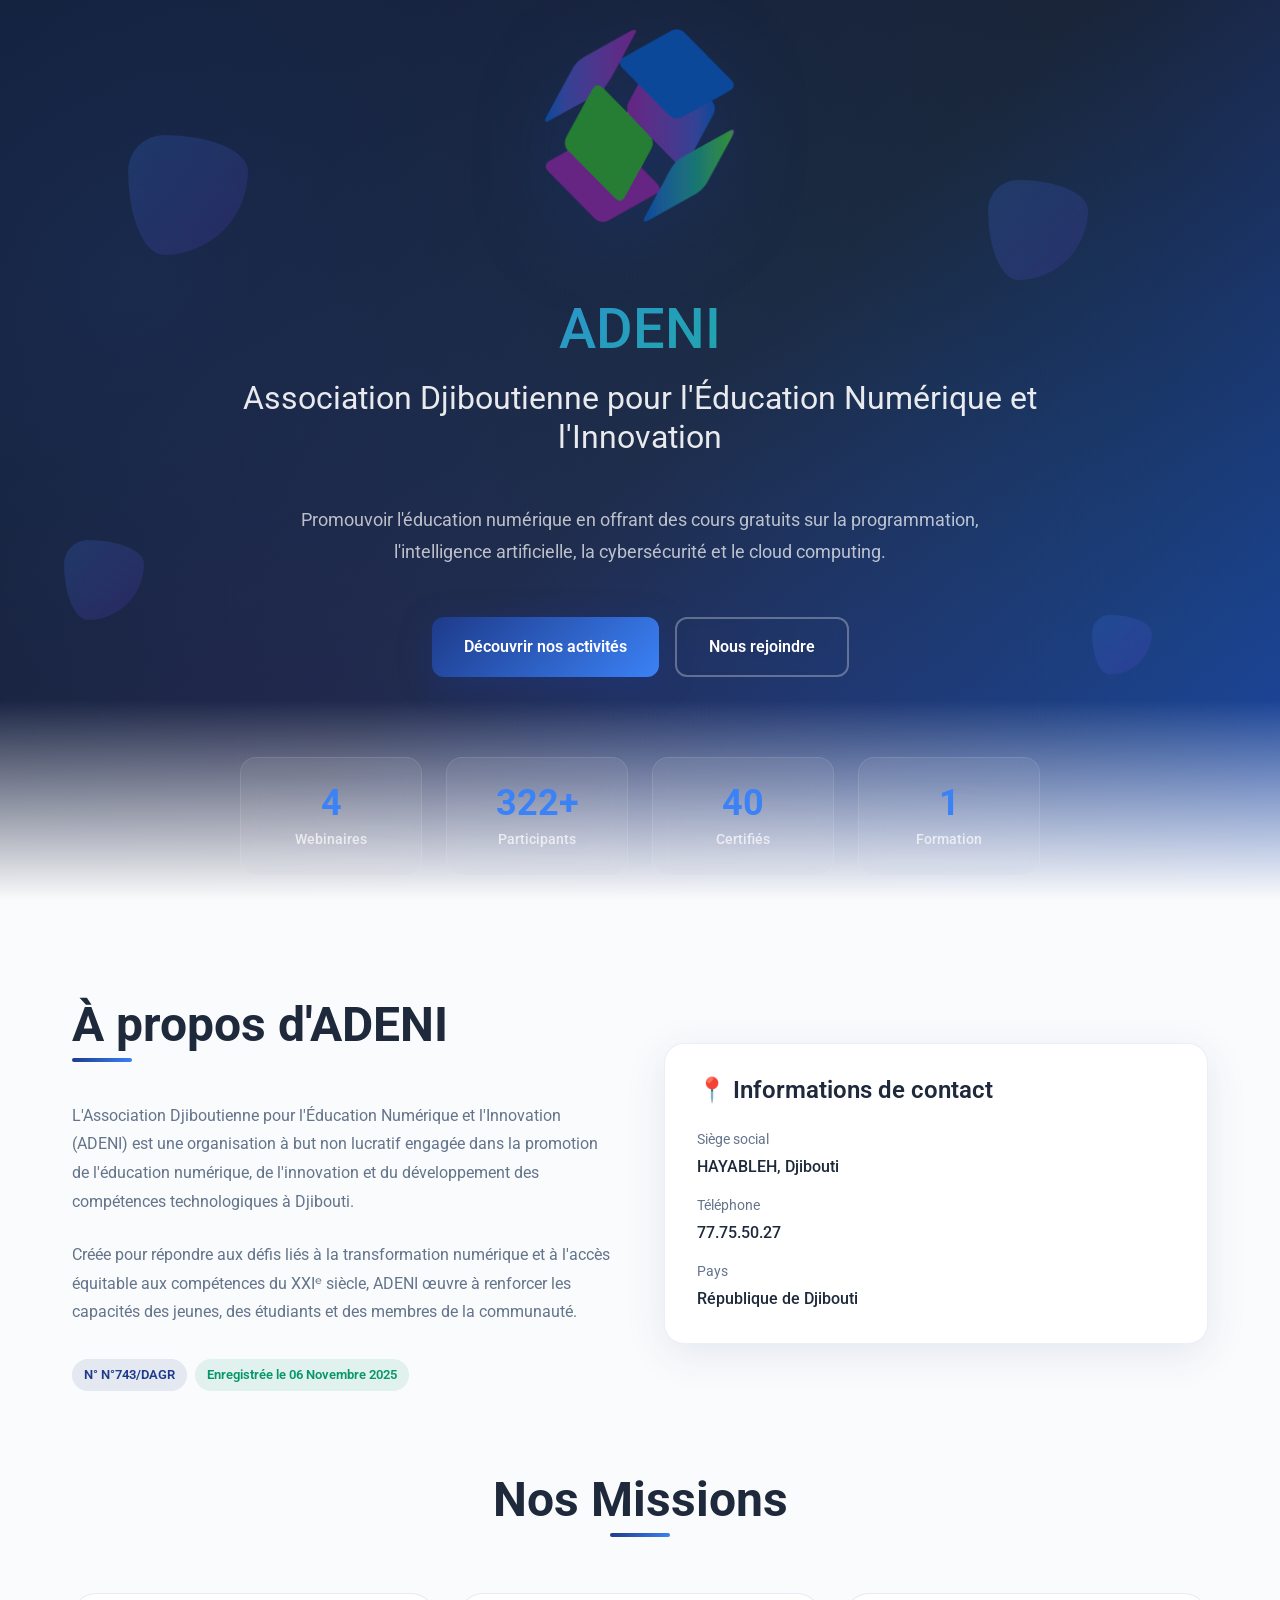
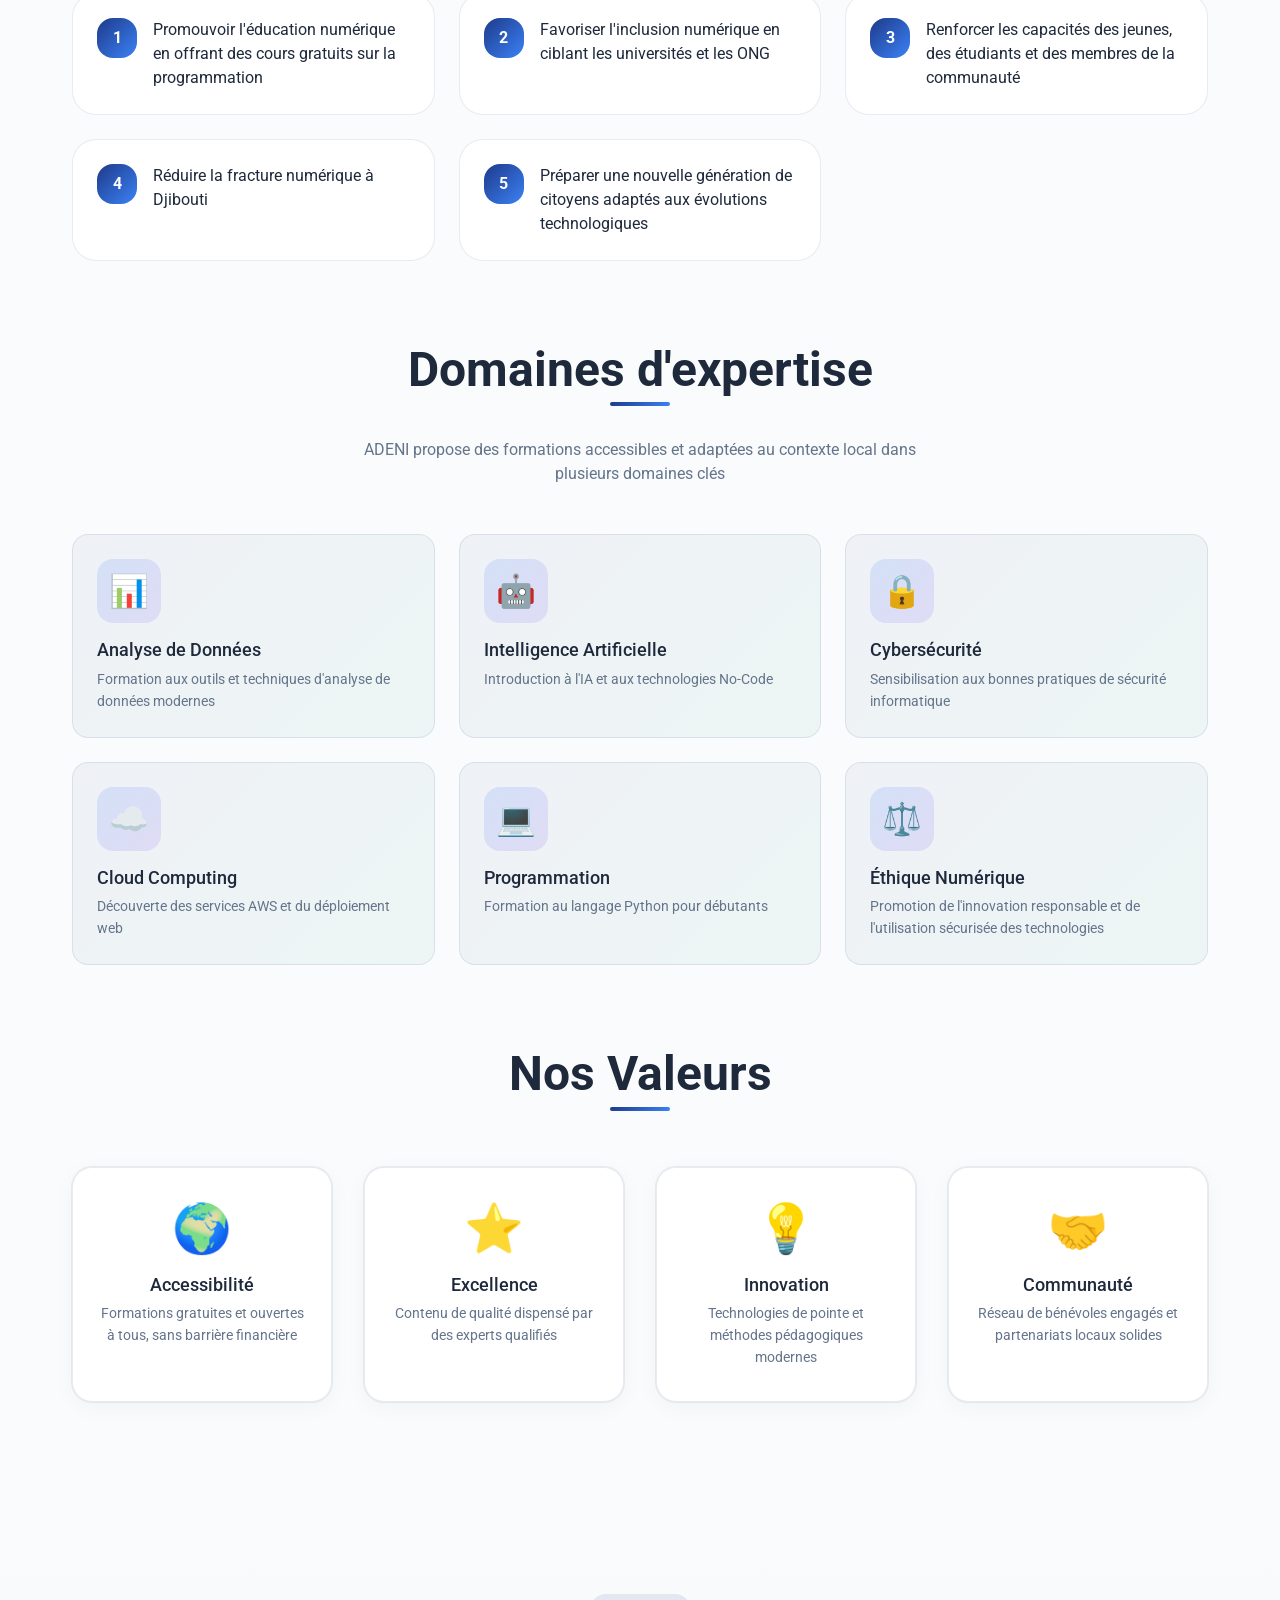
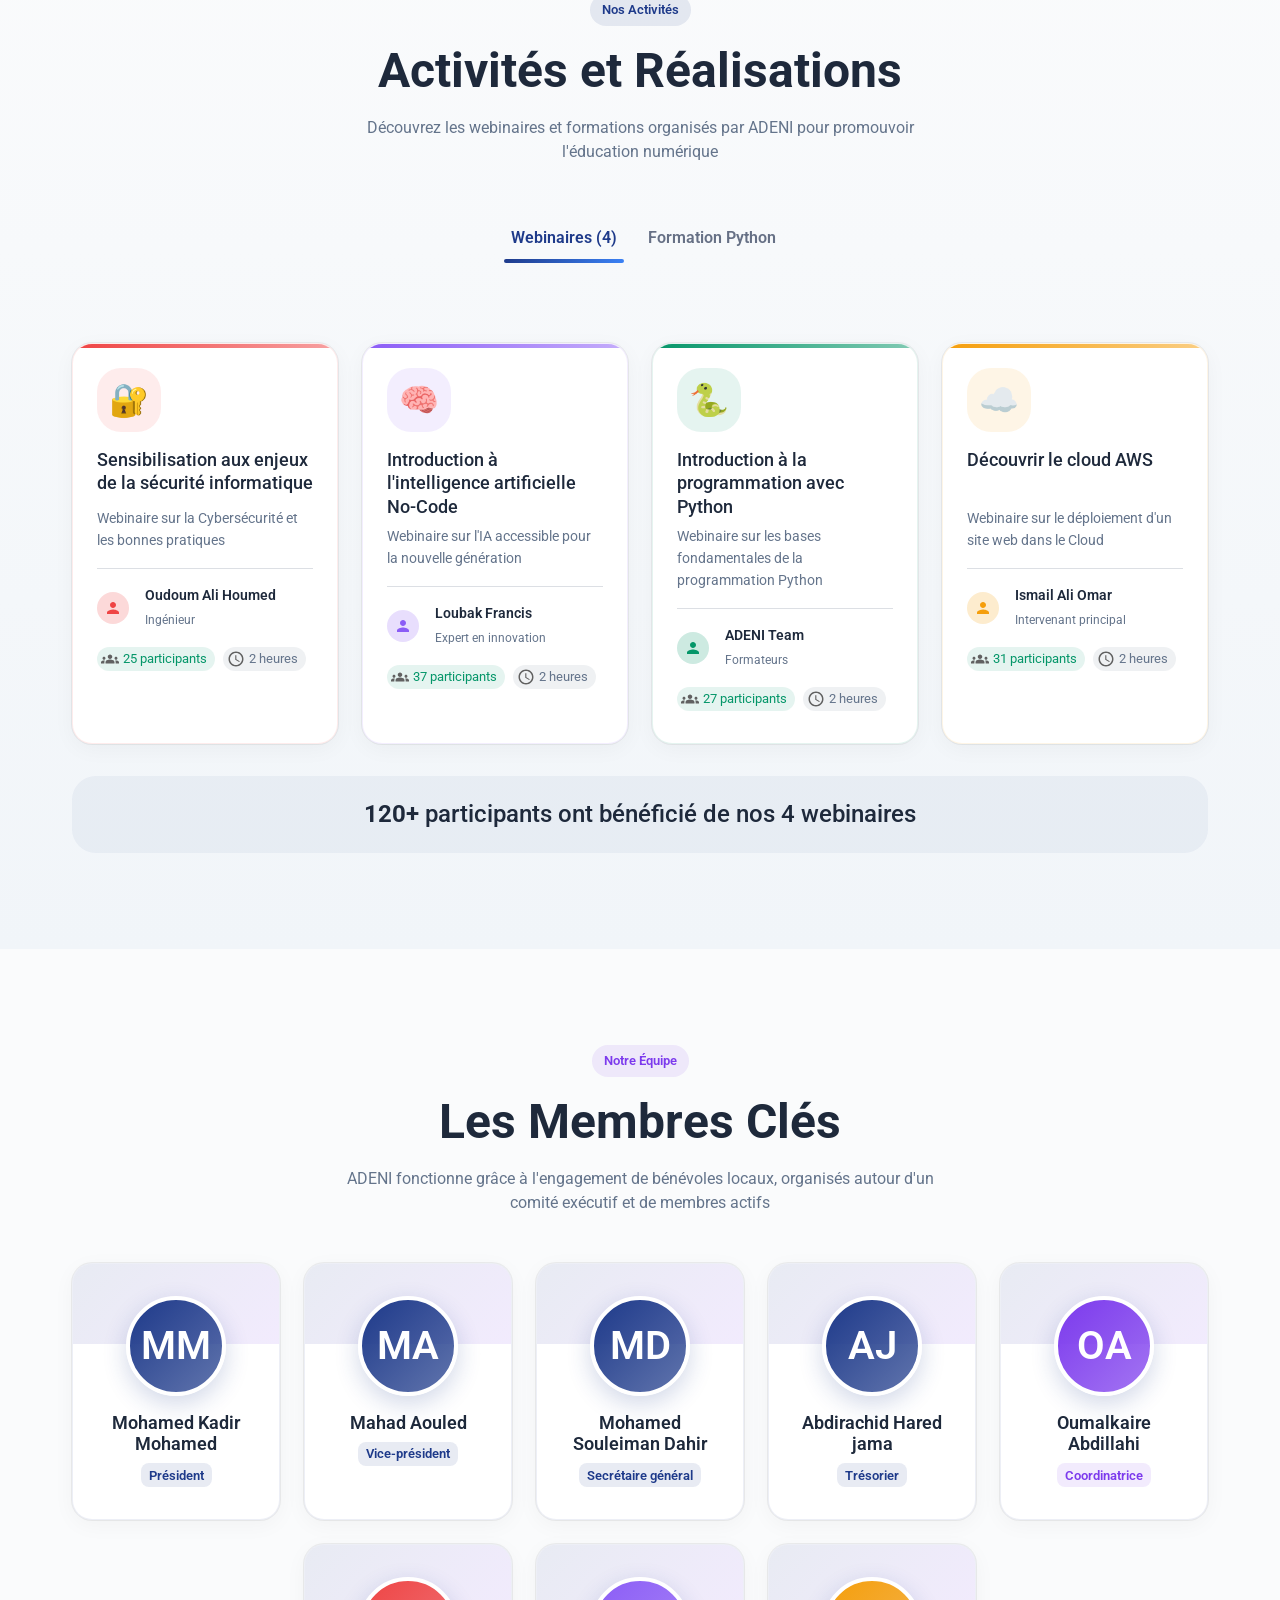
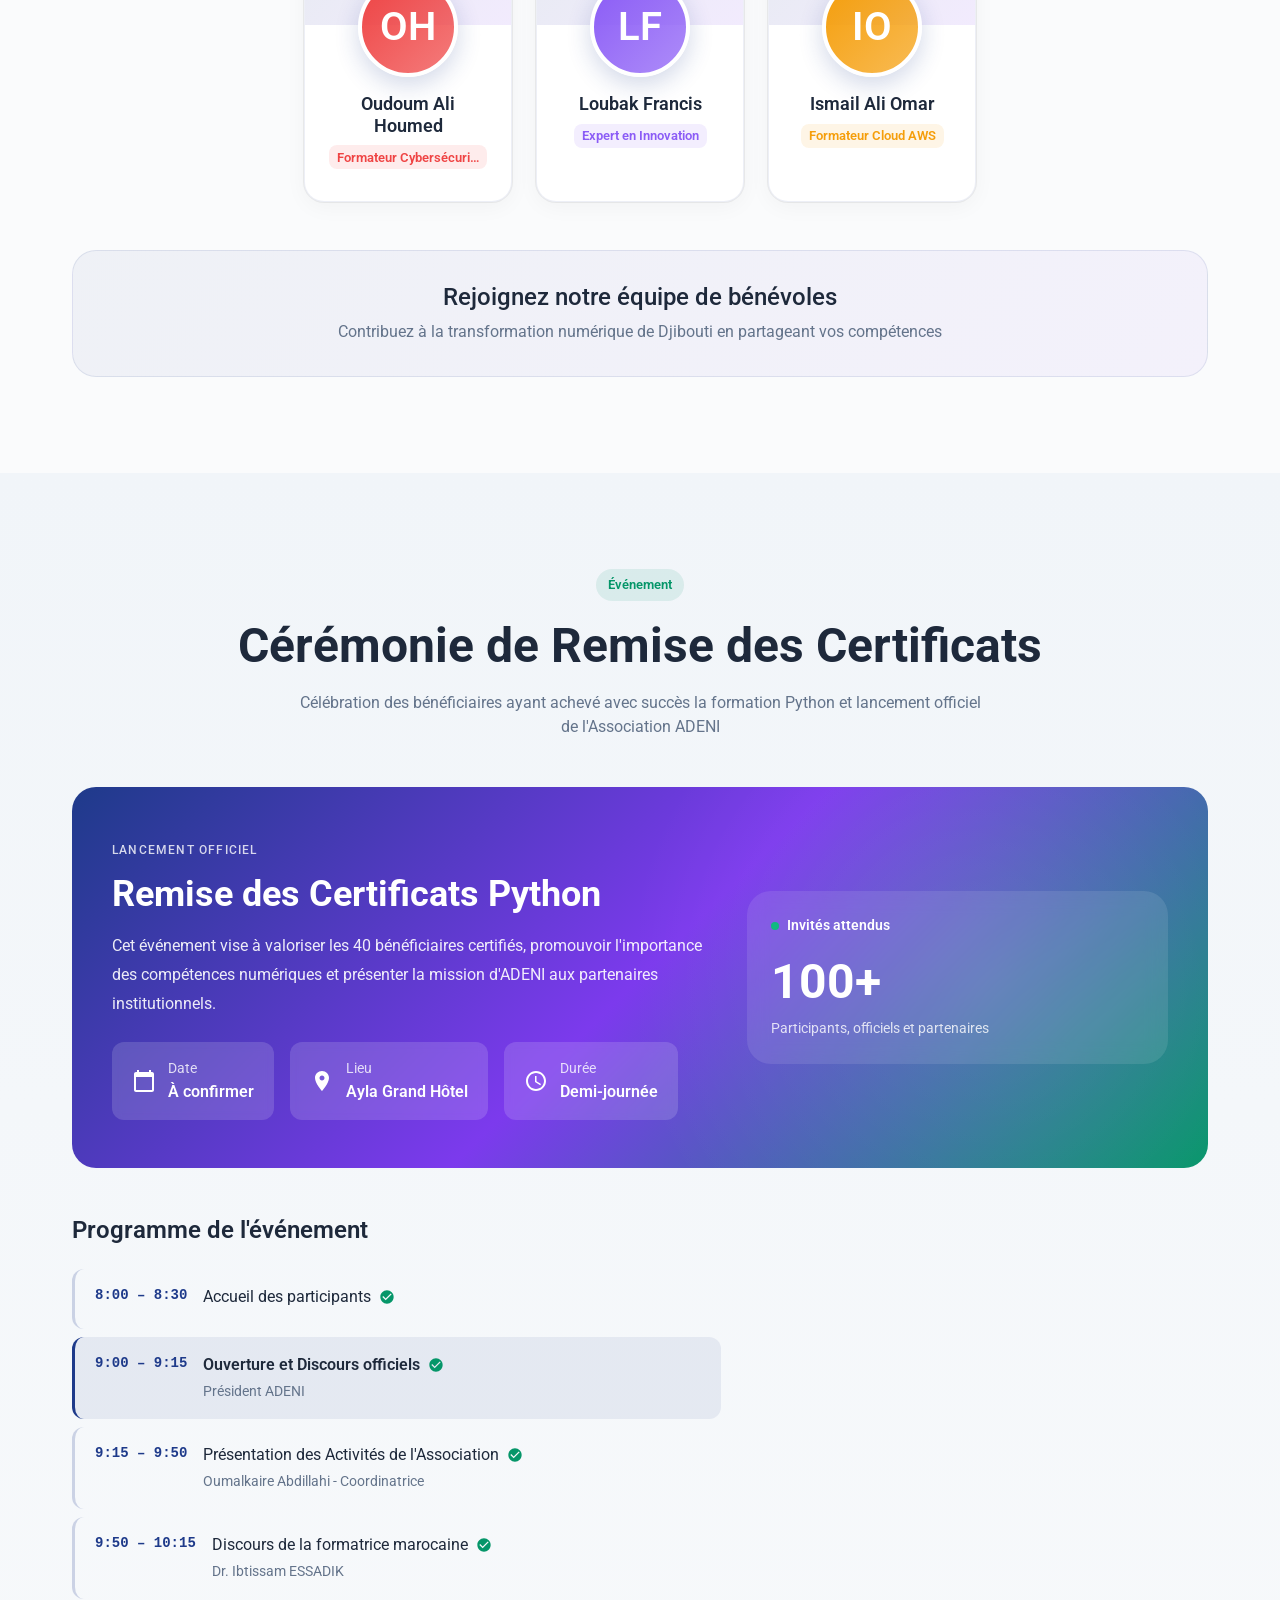
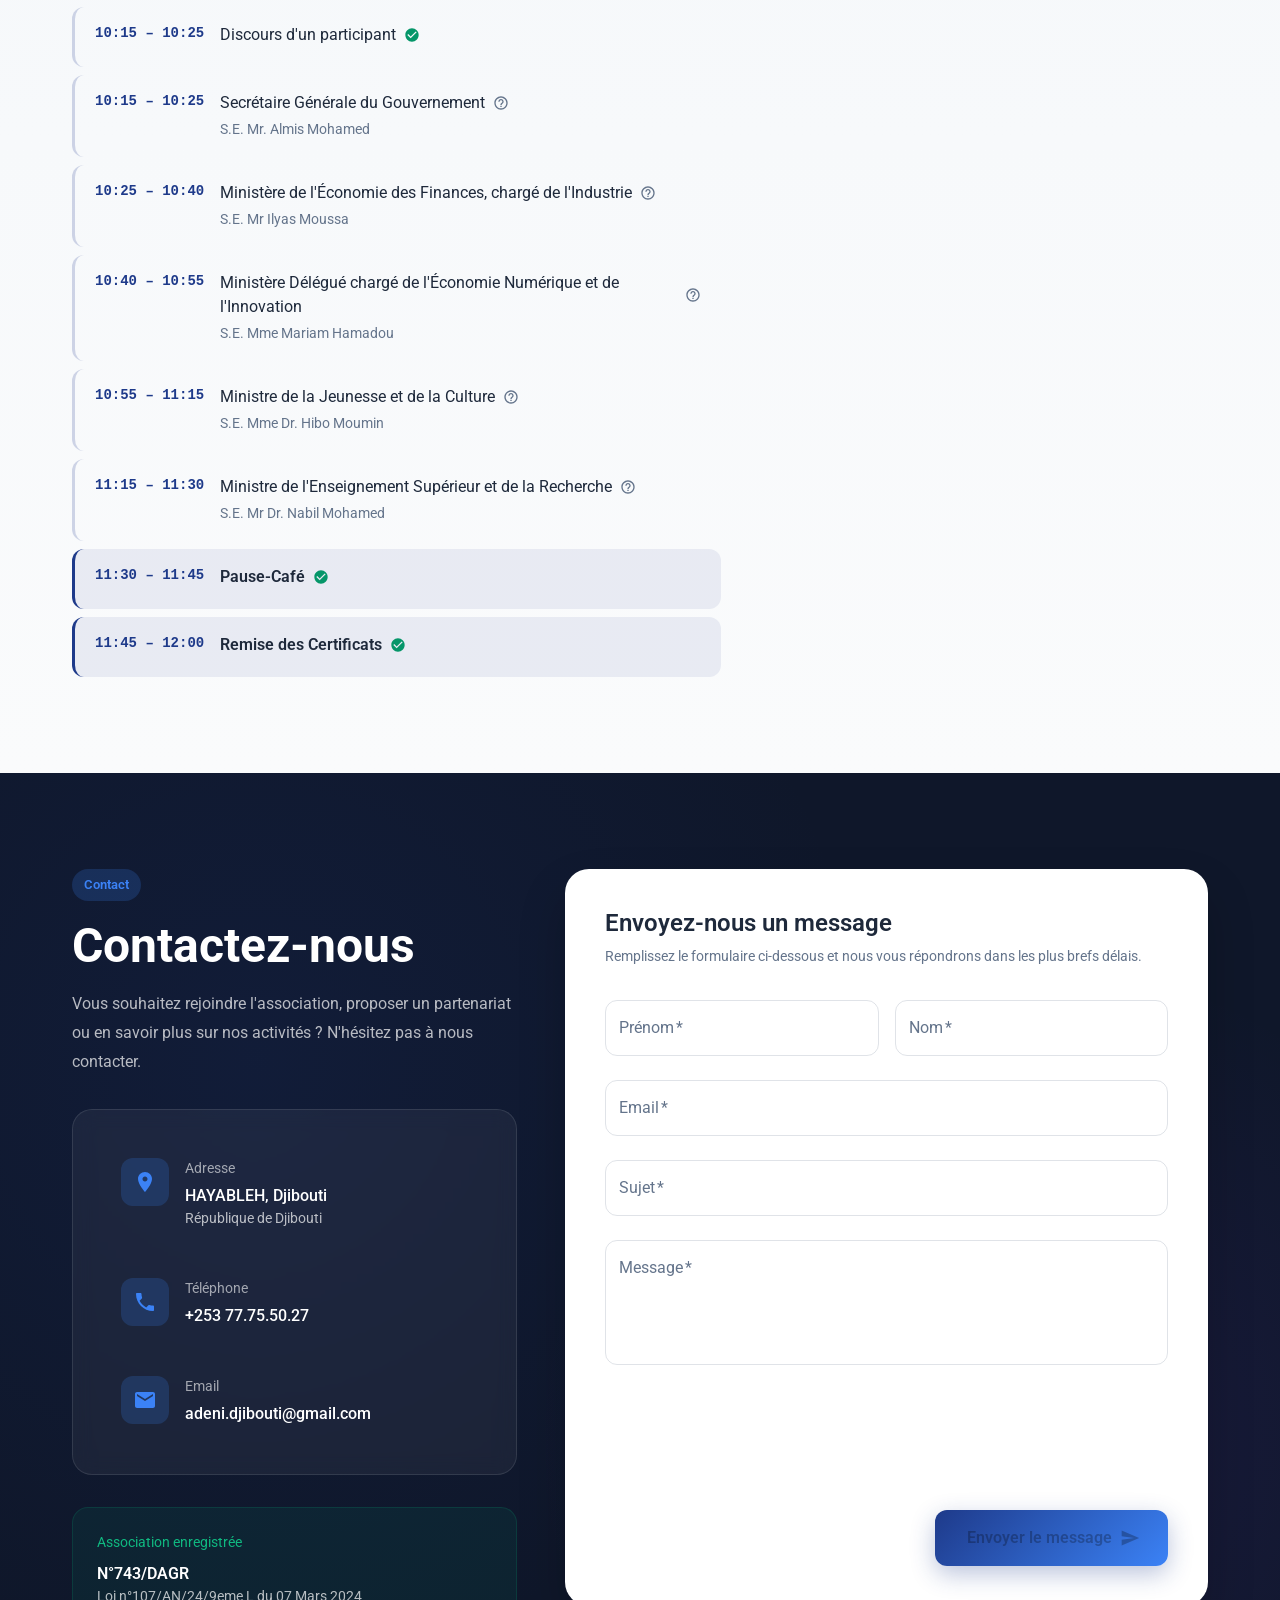
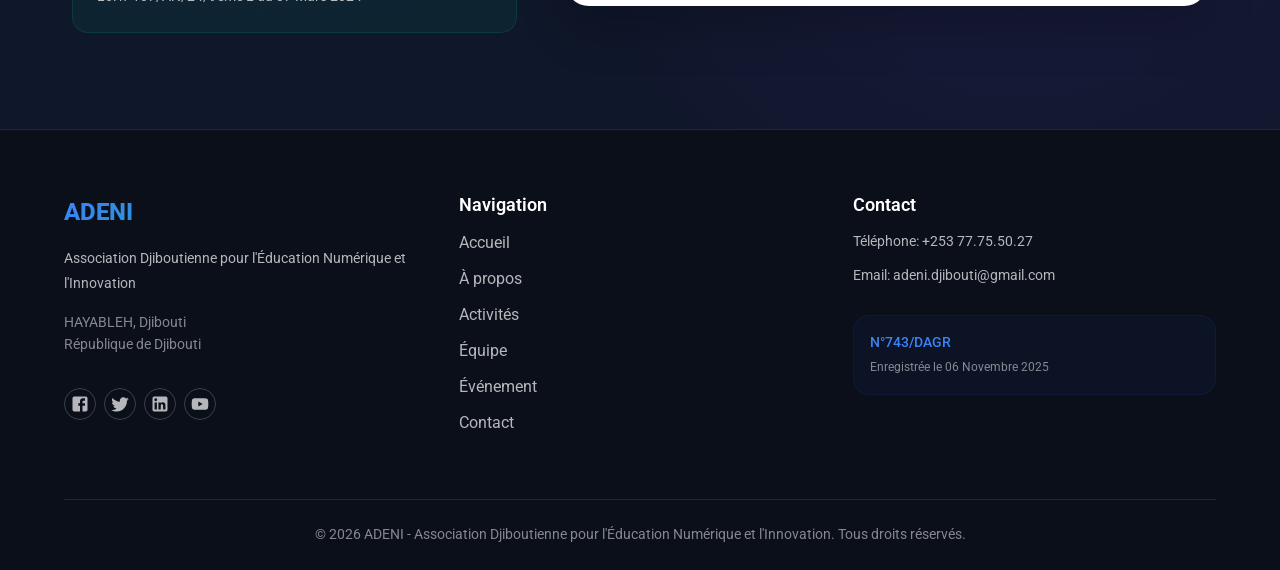
==== commit 50bfedcc: "deploy: Ismail731404/adeni@ce7ba984c39eb97d48db028e9a5a3dc8edb7a59c" ====
--- a/index.html
+++ b/index.html
@@ -1 +1 @@
-<!DOCTYPE html><!--JlYkFRZA1vjAU4CH_idpz--><html lang="fr"><head><meta charSet="utf-8"/><link rel="preconnect" href="/" crossorigin=""/><meta name="viewport" content="width=device-width, initial-scale=1"/><link rel="preload" as="image" href="/logo.png"/><link rel="stylesheet" href="/_next/static/chunks/e582fd2f82b62158.css" data-precedence="next"/><link rel="preload" as="script" fetchPriority="low" href="/_next/static/chunks/81fba30d09e119c3.js"/><script src="/_next/static/chunks/248cba0fcb3874ed.js" async=""></script><script src="/_next/static/chunks/652ad0aa26265c47.js" async=""></script><script src="/_next/static/chunks/023d923a37d494fc.js" async=""></script><script src="/_next/static/chunks/ba8a736ce3226769.js" async=""></script><script src="/_next/static/chunks/turbopack-3a165391a1bfd73a.js" async=""></script><script src="/_next/static/chunks/345692ebcb7a11d4.js" async=""></script><script src="/_next/static/chunks/3dfbbc4568158f0a.js" async=""></script><script src="/_next/static/chunks/2060a9d7589f0f91.js" async=""></script><script src="/_next/static/chunks/ff1a16fafef87110.js" async=""></script><script src="/_next/static/chunks/247eb132b7f7b574.js" async=""></script><script src="/_next/static/chunks/1d02e6aede3b579f.js" async=""></script><script src="/_next/static/chunks/75343cc798280127.js" async=""></script><script src="/_next/static/chunks/6d7b28ade46a2aca.js" async=""></script><script src="/_next/static/chunks/b8f996eed38034bd.js" async=""></script><meta name="next-size-adjust" content=""/><script src="/_next/static/chunks/a6dad97d9634a72d.js" noModule=""></script><style data-emotion="mui-global lylr3s">html{-webkit-font-smoothing:antialiased;-moz-osx-font-smoothing:grayscale;box-sizing:border-box;-webkit-text-size-adjust:100%;}*,*::before,*::after{box-sizing:inherit;}strong,b{font-weight:700;}body{margin:0;color:var(--mui-palette-text-primary);font-family:"Roboto","Barlow","Montserrat","Inter",-apple-system,BlinkMacSystemFont,"Segoe UI",Helvetica,Arial,sans-serif,"Apple Color Emoji","Segoe UI Emoji";font-weight:400;font-size:1rem;line-height:1.5;background-color:var(--mui-palette-background-default);}@media print{body{background-color:var(--mui-palette-common-white);}}body::backdrop{background-color:var(--mui-palette-background-default);}</style><style data-emotion="mui-global animation-1j50h3g">@-webkit-keyframes animation-1j50h3g{0%,100%{opacity:0.6;-webkit-transform:scale(1);-moz-transform:scale(1);-ms-transform:scale(1);transform:scale(1);}50%{opacity:1;-webkit-transform:scale(1.05);-moz-transform:scale(1.05);-ms-transform:scale(1.05);transform:scale(1.05);}}@keyframes animation-1j50h3g{0%,100%{opacity:0.6;-webkit-transform:scale(1);-moz-transform:scale(1);-ms-transform:scale(1);transform:scale(1);}50%{opacity:1;-webkit-transform:scale(1.05);-moz-transform:scale(1.05);-ms-transform:scale(1.05);transform:scale(1.05);}}</style><style data-emotion="mui-global animation-1bge8p6">@-webkit-keyframes animation-1bge8p6{0%,100%{-webkit-transform:translateY(0) rotate(0deg);-moz-transform:translateY(0) rotate(0deg);-ms-transform:translateY(0) rotate(0deg);transform:translateY(0) rotate(0deg);}50%{-webkit-transform:translateY(-20px) rotate(5deg);-moz-transform:translateY(-20px) rotate(5deg);-ms-transform:translateY(-20px) rotate(5deg);transform:translateY(-20px) rotate(5deg);}}@keyframes animation-1bge8p6{0%,100%{-webkit-transform:translateY(0) rotate(0deg);-moz-transform:translateY(0) rotate(0deg);-ms-transform:translateY(0) rotate(0deg);transform:translateY(0) rotate(0deg);}50%{-webkit-transform:translateY(-20px) rotate(5deg);-moz-transform:translateY(-20px) rotate(5deg);-ms-transform:translateY(-20px) rotate(5deg);transform:translateY(-20px) rotate(5deg);}}</style><style data-emotion="mui-global animation-16r14x4">@-webkit-keyframes animation-16r14x4{0%,100%{-webkit-transform:translateY(0);-moz-transform:translateY(0);-ms-transform:translateY(0);transform:translateY(0);}50%{-webkit-transform:translateY(-10px);-moz-transform:translateY(-10px);-ms-transform:translateY(-10px);transform:translateY(-10px);}}@keyframes animation-16r14x4{0%,100%{-webkit-transform:translateY(0);-moz-transform:translateY(0);-ms-transform:translateY(0);transform:translateY(0);}50%{-webkit-transform:translateY(-10px);-moz-transform:translateY(-10px);-ms-transform:translateY(-10px);transform:translateY(-10px);}}</style><style data-emotion="mui-global animation-r6madp">@-webkit-keyframes animation-r6madp{0%{-webkit-background-position:0% 50%;background-position:0% 50%;}50%{-webkit-background-position:100% 50%;background-position:100% 50%;}100%{-webkit-background-position:0% 50%;background-position:0% 50%;}}@keyframes animation-r6madp{0%{-webkit-background-position:0% 50%;background-position:0% 50%;}50%{-webkit-background-position:100% 50%;background-position:100% 50%;}100%{-webkit-background-position:0% 50%;background-position:0% 50%;}}</style><style data-emotion="mui-global animation-rx6rw6">@-webkit-keyframes animation-rx6rw6{0%,100%{opacity:1;}50%{opacity:0.5;}}@keyframes animation-rx6rw6{0%,100%{opacity:1;}50%{opacity:0.5;}}</style><style data-emotion="mui-global 1prfaxn">@-webkit-keyframes mui-auto-fill{from{display:block;}}@keyframes mui-auto-fill{from{display:block;}}@-webkit-keyframes mui-auto-fill-cancel{from{display:block;}}@keyframes mui-auto-fill-cancel{from{display:block;}}</style><style data-emotion="mui-global 1vcqmmn">:root{--mui-spacing:8px;--mui-shape-borderRadius:8px;--mui-shadows-0:none;--mui-shadows-1:0px 1px 2px rgba(0, 0, 0, 0.08);--mui-shadows-2:0px 1px 5px rgba(0, 0, 0, 0.08);--mui-shadows-3:0px 1px 8px rgba(0, 0, 0, 0.08);--mui-shadows-4:0px 1px 10px rgba(0, 0, 0, 0.08);--mui-shadows-5:0px 1px 14px rgba(0, 0, 0, 0.08);--mui-shadows-6:0px 1px 18px rgba(0, 0, 0, 0.08);--mui-shadows-7:0px 2px 16px rgba(0, 0, 0, 0.08);--mui-shadows-8:0px 3px 14px rgba(0, 0, 0, 0.08);--mui-shadows-9:0px 3px 16px rgba(0, 0, 0, 0.08);--mui-shadows-10:0px 4px 18px rgba(0, 0, 0, 0.08);--mui-shadows-11:0px 4px 20px rgba(0, 0, 0, 0.08);--mui-shadows-12:0px 5px 22px rgba(0, 0, 0, 0.08);--mui-shadows-13:0px 5px 24px rgba(0, 0, 0, 0.08);--mui-shadows-14:0px 5px 26px rgba(0, 0, 0, 0.08);--mui-shadows-15:0px 6px 28px rgba(0, 0, 0, 0.08);--mui-shadows-16:0px 6px 30px rgba(0, 0, 0, 0.08);--mui-shadows-17:0px 6px 32px rgba(0, 0, 0, 0.08);--mui-shadows-18:0px 7px 34px rgba(0, 0, 0, 0.08);--mui-shadows-19:0px 7px 36px rgba(0, 0, 0, 0.08);--mui-shadows-20:0px 8px 38px rgba(0, 0, 0, 0.08);--mui-shadows-21:0px 8px 40px rgba(0, 0, 0, 0.08);--mui-shadows-22:0px 8px 42px rgba(0, 0, 0, 0.08);--mui-shadows-23:0px 9px 44px rgba(0, 0, 0, 0.08);--mui-shadows-24:0px 9px 46px rgba(0, 0, 0, 0.08);--mui-zIndex-mobileStepper:1000;--mui-zIndex-fab:1050;--mui-zIndex-speedDial:1050;--mui-zIndex-appBar:1100;--mui-zIndex-drawer:1200;--mui-zIndex-modal:1300;--mui-zIndex-snackbar:1400;--mui-zIndex-tooltip:1500;--mui-font-body1:400 1rem/1.5 "Roboto","Barlow","Montserrat","Inter",-apple-system,BlinkMacSystemFont,"Segoe UI",Helvetica,Arial,sans-serif,"Apple Color Emoji","Segoe UI Emoji";--mui-font-body2:400 0.875rem/1.57 "Roboto","Barlow","Montserrat","Inter",-apple-system,BlinkMacSystemFont,"Segoe UI",Helvetica,Arial,sans-serif,"Apple Color Emoji","Segoe UI Emoji";--mui-font-button:500 0.875rem/1.75 "Roboto","Barlow","Montserrat","Inter",-apple-system,BlinkMacSystemFont,"Segoe UI",Helvetica,Arial,sans-serif,"Apple Color Emoji","Segoe UI Emoji";--mui-font-caption:400 0.75rem/1.66 "Roboto","Barlow","Montserrat","Inter",-apple-system,BlinkMacSystemFont,"Segoe UI",Helvetica,Arial,sans-serif,"Apple Color Emoji","Segoe UI Emoji";--mui-font-subtitle1:500 1rem/1.57 "Roboto","Barlow","Montserrat","Inter",-apple-system,BlinkMacSystemFont,"Segoe UI",Helvetica,Arial,sans-serif,"Apple Color Emoji","Segoe UI Emoji";--mui-font-subtitle2:500 0.875rem/1.57 "Roboto","Barlow","Montserrat","Inter",-apple-system,BlinkMacSystemFont,"Segoe UI",Helvetica,Arial,sans-serif,"Apple Color Emoji","Segoe UI Emoji";--mui-font-overline:500 0.75rem/2.5 "Roboto","Barlow","Montserrat","Inter",-apple-system,BlinkMacSystemFont,"Segoe UI",Helvetica,Arial,sans-serif,"Apple Color Emoji","Segoe UI Emoji";--mui-font-h1:500 3.5rem/1.2 "Roboto","Barlow","Montserrat","Inter",-apple-system,BlinkMacSystemFont,"Segoe UI",Helvetica,Arial,sans-serif,"Apple Color Emoji","Segoe UI Emoji";--mui-font-h2:500 3rem/1.2 "Roboto","Barlow","Montserrat","Inter",-apple-system,BlinkMacSystemFont,"Segoe UI",Helvetica,Arial,sans-serif,"Apple Color Emoji","Segoe UI Emoji";--mui-font-h3:500 2.25rem/1.2 "Roboto","Barlow","Montserrat","Inter",-apple-system,BlinkMacSystemFont,"Segoe UI",Helvetica,Arial,sans-serif,"Apple Color Emoji","Segoe UI Emoji";--mui-font-h4:500 2rem/1.2 "Roboto","Barlow","Montserrat","Inter",-apple-system,BlinkMacSystemFont,"Segoe UI",Helvetica,Arial,sans-serif,"Apple Color Emoji","Segoe UI Emoji";--mui-font-h5:500 1.5rem/1.2 "Roboto","Barlow","Montserrat","Inter",-apple-system,BlinkMacSystemFont,"Segoe UI",Helvetica,Arial,sans-serif,"Apple Color Emoji","Segoe UI Emoji";--mui-font-h6:500 1.125rem/1.2 "Roboto","Barlow","Montserrat","Inter",-apple-system,BlinkMacSystemFont,"Segoe UI",Helvetica,Arial,sans-serif,"Apple Color Emoji","Segoe UI Emoji";--mui-font-inherit:inherit inherit/inherit inherit;}:root,.light{-webkit-print-color-scheme:light;color-scheme:light;--mui-palette-action-disabledBackground:rgba(0, 0, 0, 0.06);--mui-palette-action-active:rgba(0, 0, 0, 0.54);--mui-palette-action-hover:rgba(0, 0, 0, 0.04);--mui-palette-action-hoverOpacity:0.04;--mui-palette-action-selected:rgba(0, 0, 0, 0.08);--mui-palette-action-selectedOpacity:0.08;--mui-palette-action-disabled:rgba(0, 0, 0, 0.26);--mui-palette-action-disabledOpacity:0.38;--mui-palette-action-focus:rgba(0, 0, 0, 0.12);--mui-palette-action-focusOpacity:0.12;--mui-palette-action-activatedOpacity:0.12;--mui-palette-action-activeChannel:0 0 0;--mui-palette-action-selectedChannel:0 0 0;--mui-palette-background-default:var(--mui-palette-common-white);--mui-palette-background-defaultChannel:255 255 255;--mui-palette-background-paper:var(--mui-palette-common-white);--mui-palette-background-paperChannel:255 255 255;--mui-palette-background-level1:var(--mui-palette-neutral-50);--mui-palette-background-level2:var(--mui-palette-neutral-100);--mui-palette-background-level3:var(--mui-palette-neutral-200);--mui-palette-common-black:#000000;--mui-palette-common-white:#ffffff;--mui-palette-common-background:#fff;--mui-palette-common-onBackground:#000;--mui-palette-common-backgroundChannel:255 255 255;--mui-palette-common-onBackgroundChannel:0 0 0;--mui-palette-divider:var(--mui-palette-neutral-200);--mui-palette-dividerChannel:220 223 228;--mui-palette-error-50:#fef3f2;--mui-palette-error-100:#fee4e2;--mui-palette-error-200:#ffcdc9;--mui-palette-error-300:#fdaaa4;--mui-palette-error-400:#f97970;--mui-palette-error-500:#f04438;--mui-palette-error-600:#de3024;--mui-palette-error-700:#bb241a;--mui-palette-error-800:#9a221a;--mui-palette-error-900:#80231c;--mui-palette-error-950:#460d09;--mui-palette-error-light:#f97970;--mui-palette-error-main:#f04438;--mui-palette-error-dark:#de3024;--mui-palette-error-contrastText:var(--mui-palette-common-white);--mui-palette-error-mainChannel:240 68 56;--mui-palette-error-lightChannel:249 121 112;--mui-palette-error-darkChannel:222 48 36;--mui-palette-error-contrastTextChannel:var(--mui-palette-common-white);--mui-palette-info-50:#ecfdff;--mui-palette-info-100:#cff7fe;--mui-palette-info-200:#a4eefd;--mui-palette-info-300:#66e0fa;--mui-palette-info-400:#10bee8;--mui-palette-info-500:#04aad6;--mui-palette-info-600:#0787b3;--mui-palette-info-700:#0d6d91;--mui-palette-info-800:#145876;--mui-palette-info-900:#154964;--mui-palette-info-950:#082f44;--mui-palette-info-light:#10bee8;--mui-palette-info-main:#04aad6;--mui-palette-info-dark:#0787b3;--mui-palette-info-contrastText:var(--mui-palette-common-white);--mui-palette-info-mainChannel:4 170 214;--mui-palette-info-lightChannel:16 190 232;--mui-palette-info-darkChannel:7 135 179;--mui-palette-info-contrastTextChannel:var(--mui-palette-common-white);--mui-palette-neutral-50:#f9fafb;--mui-palette-neutral-100:#f1f1f4;--mui-palette-neutral-200:#dcdfe4;--mui-palette-neutral-300:#b3b9c6;--mui-palette-neutral-400:#8a94a6;--mui-palette-neutral-500:#667085;--mui-palette-neutral-600:#565e73;--mui-palette-neutral-700:#434a60;--mui-palette-neutral-800:#313749;--mui-palette-neutral-900:#212636;--mui-palette-neutral-950:#121621;--mui-palette-primary-50:#e6f7ee;--mui-palette-primary-100:#c2ebd5;--mui-palette-primary-200:#9cdfbb;--mui-palette-primary-300:#6ed39a;--mui-palette-primary-400:#4ac886;--mui-palette-primary-500:#00bf6f;--mui-palette-primary-600:#00a05c;--mui-palette-primary-700:#008148;--mui-palette-primary-800:#006236;--mui-palette-primary-900:#004d2b;--mui-palette-primary-950:#00321c;--mui-palette-primary-light:#4ac886;--mui-palette-primary-main:#00bf6f;--mui-palette-primary-dark:#00a05c;--mui-palette-primary-contrastText:var(--mui-palette-common-white);--mui-palette-primary-mainChannel:0 191 111;--mui-palette-primary-lightChannel:74 200 134;--mui-palette-primary-darkChannel:0 160 92;--mui-palette-primary-contrastTextChannel:var(--mui-palette-common-white);--mui-palette-secondary-50:#fbfcfe;--mui-palette-secondary-100:#f0f4f8;--mui-palette-secondary-200:#dde7ee;--mui-palette-secondary-300:#cdd7e1;--mui-palette-secondary-400:#9fa6ad;--mui-palette-secondary-500:#636b74;--mui-palette-secondary-600:#555e68;--mui-palette-secondary-700:#32383e;--mui-palette-secondary-800:#202427;--mui-palette-secondary-900:#121517;--mui-palette-secondary-950:#090a0b;--mui-palette-secondary-light:#555e68;--mui-palette-secondary-main:#32383e;--mui-palette-secondary-dark:#202427;--mui-palette-secondary-contrastText:var(--mui-palette-common-white);--mui-palette-secondary-mainChannel:50 56 62;--mui-palette-secondary-lightChannel:85 94 104;--mui-palette-secondary-darkChannel:32 36 39;--mui-palette-secondary-contrastTextChannel:var(--mui-palette-common-white);--mui-palette-success-50:#f0fdfa;--mui-palette-success-100:#ccfbef;--mui-palette-success-200:#9af5e1;--mui-palette-success-300:#5fe9ce;--mui-palette-success-400:#2ed3b8;--mui-palette-success-500:#15b79f;--mui-palette-success-600:#0e9382;--mui-palette-success-700:#107569;--mui-palette-success-800:#115e56;--mui-palette-success-900:#134e48;--mui-palette-success-950:#042f2c;--mui-palette-success-light:#2ed3b8;--mui-palette-success-main:#15b79f;--mui-palette-success-dark:#0e9382;--mui-palette-success-contrastText:var(--mui-palette-common-white);--mui-palette-success-mainChannel:21 183 159;--mui-palette-success-lightChannel:46 211 184;--mui-palette-success-darkChannel:14 147 130;--mui-palette-success-contrastTextChannel:var(--mui-palette-common-white);--mui-palette-text-primary:var(--mui-palette-neutral-900);--mui-palette-text-primaryChannel:33 38 54;--mui-palette-text-secondary:var(--mui-palette-neutral-500);--mui-palette-text-secondaryChannel:102 112 133;--mui-palette-text-disabled:var(--mui-palette-neutral-400);--mui-palette-warning-50:#e6f7ee;--mui-palette-warning-100:#c2ebd5;--mui-palette-warning-200:#9cdfbb;--mui-palette-warning-300:#6ed39a;--mui-palette-warning-400:#4ac886;--mui-palette-warning-500:#00bf6f;--mui-palette-warning-600:#00a05c;--mui-palette-warning-700:#008148;--mui-palette-warning-800:#006236;--mui-palette-warning-900:#004d2b;--mui-palette-warning-950:#00321c;--mui-palette-warning-light:#4ac886;--mui-palette-warning-main:#00bf6f;--mui-palette-warning-dark:#00a05c;--mui-palette-warning-contrastText:var(--mui-palette-common-white);--mui-palette-warning-mainChannel:0 191 111;--mui-palette-warning-lightChannel:74 200 134;--mui-palette-warning-darkChannel:0 160 92;--mui-palette-warning-contrastTextChannel:var(--mui-palette-common-white);--mui-palette-grey-50:#fafafa;--mui-palette-grey-100:#f5f5f5;--mui-palette-grey-200:#eeeeee;--mui-palette-grey-300:#e0e0e0;--mui-palette-grey-400:#bdbdbd;--mui-palette-grey-500:#9e9e9e;--mui-palette-grey-600:#757575;--mui-palette-grey-700:#616161;--mui-palette-grey-800:#424242;--mui-palette-grey-900:#212121;--mui-palette-grey-A100:#f5f5f5;--mui-palette-grey-A200:#eeeeee;--mui-palette-grey-A400:#bdbdbd;--mui-palette-grey-A700:#616161;--mui-palette-Alert-errorColor:rgb(99, 48, 44);--mui-palette-Alert-infoColor:rgb(6, 76, 92);--mui-palette-Alert-successColor:rgb(18, 84, 73);--mui-palette-Alert-warningColor:rgb(29, 80, 53);--mui-palette-Alert-errorFilledBg:var(--mui-palette-error-main, #f04438);--mui-palette-Alert-infoFilledBg:var(--mui-palette-info-main, #04aad6);--mui-palette-Alert-successFilledBg:var(--mui-palette-success-main, #15b79f);--mui-palette-Alert-warningFilledBg:var(--mui-palette-warning-main, #00bf6f);--mui-palette-Alert-errorFilledColor:#fff;--mui-palette-Alert-infoFilledColor:rgba(0, 0, 0, 0.87);--mui-palette-Alert-successFilledColor:rgba(0, 0, 0, 0.87);--mui-palette-Alert-warningFilledColor:rgba(0, 0, 0, 0.87);--mui-palette-Alert-errorStandardBg:rgb(254, 241, 240);--mui-palette-Alert-infoStandardBg:rgb(231, 248, 252);--mui-palette-Alert-successStandardBg:rgb(234, 250, 247);--mui-palette-Alert-warningStandardBg:rgb(236, 249, 242);--mui-palette-Alert-errorIconColor:var(--mui-palette-error-main, #f04438);--mui-palette-Alert-infoIconColor:var(--mui-palette-info-main, #04aad6);--mui-palette-Alert-successIconColor:var(--mui-palette-success-main, #15b79f);--mui-palette-Alert-warningIconColor:var(--mui-palette-warning-main, #00bf6f);--mui-palette-AppBar-defaultBg:var(--mui-palette-grey-100, #f5f5f5);--mui-palette-Avatar-defaultBg:var(--mui-palette-grey-400, #bdbdbd);--mui-palette-Button-inheritContainedBg:var(--mui-palette-grey-300, #e0e0e0);--mui-palette-Button-inheritContainedHoverBg:var(--mui-palette-grey-A100, #f5f5f5);--mui-palette-Chip-defaultBorder:var(--mui-palette-grey-400, #bdbdbd);--mui-palette-Chip-defaultAvatarColor:var(--mui-palette-grey-700, #616161);--mui-palette-Chip-defaultIconColor:var(--mui-palette-grey-700, #616161);--mui-palette-FilledInput-bg:rgba(0, 0, 0, 0.06);--mui-palette-FilledInput-hoverBg:rgba(0, 0, 0, 0.09);--mui-palette-FilledInput-disabledBg:rgba(0, 0, 0, 0.12);--mui-palette-LinearProgress-primaryBg:rgb(158, 230, 200);--mui-palette-LinearProgress-secondaryBg:rgb(177, 179, 181);--mui-palette-LinearProgress-errorBg:rgb(249, 183, 179);--mui-palette-LinearProgress-infoBg:rgb(159, 222, 239);--mui-palette-LinearProgress-successBg:rgb(166, 227, 218);--mui-palette-LinearProgress-warningBg:rgb(158, 230, 200);--mui-palette-Skeleton-bg:rgba(var(--mui-palette-text-primaryChannel, 33 38 54) / 0.11);--mui-palette-Slider-primaryTrack:rgb(158, 230, 200);--mui-palette-Slider-secondaryTrack:rgb(177, 179, 181);--mui-palette-Slider-errorTrack:rgb(249, 183, 179);--mui-palette-Slider-infoTrack:rgb(159, 222, 239);--mui-palette-Slider-successTrack:rgb(166, 227, 218);--mui-palette-Slider-warningTrack:rgb(158, 230, 200);--mui-palette-SnackbarContent-bg:var(--mui-palette-common-white);--mui-palette-SpeedDialAction-fabHoverBg:var(--mui-palette-common-white);--mui-palette-StepConnector-border:var(--mui-palette-grey-400, #bdbdbd);--mui-palette-StepContent-border:var(--mui-palette-grey-400, #bdbdbd);--mui-palette-Switch-defaultColor:var(--mui-palette-common-white, #ffffff);--mui-palette-Switch-defaultDisabledColor:var(--mui-palette-grey-100, #f5f5f5);--mui-palette-Switch-primaryDisabledColor:rgb(158, 230, 200);--mui-palette-Switch-secondaryDisabledColor:rgb(177, 179, 181);--mui-palette-Switch-errorDisabledColor:rgb(249, 183, 179);--mui-palette-Switch-infoDisabledColor:rgb(159, 222, 239);--mui-palette-Switch-successDisabledColor:rgb(166, 227, 218);--mui-palette-Switch-warningDisabledColor:rgb(158, 230, 200);--mui-palette-TableCell-border:var(--mui-palette-neutral-200);--mui-palette-Tooltip-bg:rgba(97, 97, 97, 0.92);--mui-opacity-inputPlaceholder:0.42;--mui-opacity-inputUnderline:0.42;--mui-opacity-switchTrackDisabled:0.12;--mui-opacity-switchTrack:0.38;}.dark{-webkit-print-color-scheme:dark;color-scheme:dark;--mui-palette-common-black:#000000;--mui-palette-common-white:#ffffff;--mui-palette-common-background:#000;--mui-palette-common-onBackground:#fff;--mui-palette-common-backgroundChannel:0 0 0;--mui-palette-common-onBackgroundChannel:255 255 255;--mui-palette-primary-50:#e6f7ee;--mui-palette-primary-100:#c2ebd5;--mui-palette-primary-200:#9cdfbb;--mui-palette-primary-300:#6ed39a;--mui-palette-primary-400:#4ac886;--mui-palette-primary-500:#00bf6f;--mui-palette-primary-600:#00a05c;--mui-palette-primary-700:#008148;--mui-palette-primary-800:#006236;--mui-palette-primary-900:#004d2b;--mui-palette-primary-950:#00321c;--mui-palette-primary-light:#6ed39a;--mui-palette-primary-main:#4ac886;--mui-palette-primary-dark:#00bf6f;--mui-palette-primary-contrastText:var(--mui-palette-common-black);--mui-palette-primary-mainChannel:74 200 134;--mui-palette-primary-lightChannel:110 211 154;--mui-palette-primary-darkChannel:0 191 111;--mui-palette-primary-contrastTextChannel:var(--mui-palette-common-black);--mui-palette-secondary-50:#fbfcfe;--mui-palette-secondary-100:#f0f4f8;--mui-palette-secondary-200:#dde7ee;--mui-palette-secondary-300:#cdd7e1;--mui-palette-secondary-400:#9fa6ad;--mui-palette-secondary-500:#636b74;--mui-palette-secondary-600:#555e68;--mui-palette-secondary-700:#32383e;--mui-palette-secondary-800:#202427;--mui-palette-secondary-900:#121517;--mui-palette-secondary-950:#090a0b;--mui-palette-secondary-light:#f0f4f8;--mui-palette-secondary-main:#dde7ee;--mui-palette-secondary-dark:#cdd7e1;--mui-palette-secondary-contrastText:var(--mui-palette-common-black);--mui-palette-secondary-mainChannel:221 231 238;--mui-palette-secondary-lightChannel:240 244 248;--mui-palette-secondary-darkChannel:205 215 225;--mui-palette-secondary-contrastTextChannel:var(--mui-palette-common-black);--mui-palette-error-50:#fef3f2;--mui-palette-error-100:#fee4e2;--mui-palette-error-200:#ffcdc9;--mui-palette-error-300:#fdaaa4;--mui-palette-error-400:#f97970;--mui-palette-error-500:#f04438;--mui-palette-error-600:#de3024;--mui-palette-error-700:#bb241a;--mui-palette-error-800:#9a221a;--mui-palette-error-900:#80231c;--mui-palette-error-950:#460d09;--mui-palette-error-light:#fdaaa4;--mui-palette-error-main:#f97970;--mui-palette-error-dark:#f04438;--mui-palette-error-contrastText:var(--mui-palette-common-black);--mui-palette-error-mainChannel:249 121 112;--mui-palette-error-lightChannel:253 170 164;--mui-palette-error-darkChannel:240 68 56;--mui-palette-error-contrastTextChannel:var(--mui-palette-common-black);--mui-palette-warning-50:#e6f7ee;--mui-palette-warning-100:#c2ebd5;--mui-palette-warning-200:#9cdfbb;--mui-palette-warning-300:#6ed39a;--mui-palette-warning-400:#4ac886;--mui-palette-warning-500:#00bf6f;--mui-palette-warning-600:#00a05c;--mui-palette-warning-700:#008148;--mui-palette-warning-800:#006236;--mui-palette-warning-900:#004d2b;--mui-palette-warning-950:#00321c;--mui-palette-warning-light:#6ed39a;--mui-palette-warning-main:#4ac886;--mui-palette-warning-dark:#00bf6f;--mui-palette-warning-contrastText:var(--mui-palette-common-black);--mui-palette-warning-mainChannel:74 200 134;--mui-palette-warning-lightChannel:110 211 154;--mui-palette-warning-darkChannel:0 191 111;--mui-palette-warning-contrastTextChannel:var(--mui-palette-common-black);--mui-palette-info-50:#ecfdff;--mui-palette-info-100:#cff7fe;--mui-palette-info-200:#a4eefd;--mui-palette-info-300:#66e0fa;--mui-palette-info-400:#10bee8;--mui-palette-info-500:#04aad6;--mui-palette-info-600:#0787b3;--mui-palette-info-700:#0d6d91;--mui-palette-info-800:#145876;--mui-palette-info-900:#154964;--mui-palette-info-950:#082f44;--mui-palette-info-light:#66e0fa;--mui-palette-info-main:#10bee8;--mui-palette-info-dark:#04aad6;--mui-palette-info-contrastText:var(--mui-palette-common-black);--mui-palette-info-mainChannel:16 190 232;--mui-palette-info-lightChannel:102 224 250;--mui-palette-info-darkChannel:4 170 214;--mui-palette-info-contrastTextChannel:var(--mui-palette-common-black);--mui-palette-success-50:#f0fdfa;--mui-palette-success-100:#ccfbef;--mui-palette-success-200:#9af5e1;--mui-palette-success-300:#5fe9ce;--mui-palette-success-400:#2ed3b8;--mui-palette-success-500:#15b79f;--mui-palette-success-600:#0e9382;--mui-palette-success-700:#107569;--mui-palette-success-800:#115e56;--mui-palette-success-900:#134e48;--mui-palette-success-950:#042f2c;--mui-palette-success-light:#5fe9ce;--mui-palette-success-main:#2ed3b8;--mui-palette-success-dark:#15b79f;--mui-palette-success-contrastText:var(--mui-palette-common-black);--mui-palette-success-mainChannel:46 211 184;--mui-palette-success-lightChannel:95 233 206;--mui-palette-success-darkChannel:21 183 159;--mui-palette-success-contrastTextChannel:var(--mui-palette-common-black);--mui-palette-grey-50:#fafafa;--mui-palette-grey-100:#f5f5f5;--mui-palette-grey-200:#eeeeee;--mui-palette-grey-300:#e0e0e0;--mui-palette-grey-400:#bdbdbd;--mui-palette-grey-500:#9e9e9e;--mui-palette-grey-600:#757575;--mui-palette-grey-700:#616161;--mui-palette-grey-800:#424242;--mui-palette-grey-900:#212121;--mui-palette-grey-A100:#f5f5f5;--mui-palette-grey-A200:#eeeeee;--mui-palette-grey-A400:#bdbdbd;--mui-palette-grey-A700:#616161;--mui-palette-text-primary:var(--mui-palette-neutral-100);--mui-palette-text-secondary:var(--mui-palette-neutral-400);--mui-palette-text-disabled:var(--mui-palette-neutral-600);--mui-palette-text-icon:rgba(255, 255, 255, 0.5);--mui-palette-text-primaryChannel:240 244 248;--mui-palette-text-secondaryChannel:159 166 173;--mui-palette-divider:var(--mui-palette-neutral-700);--mui-palette-background-paper:var(--mui-palette-neutral-900);--mui-palette-background-default:var(--mui-palette-neutral-950);--mui-palette-background-defaultChannel:9 10 11;--mui-palette-background-paperChannel:19 78 72;--mui-palette-background-level1:var(--mui-palette-neutral-800);--mui-palette-background-level2:var(--mui-palette-neutral-700);--mui-palette-background-level3:var(--mui-palette-neutral-600);--mui-palette-action-active:#fff;--mui-palette-action-hover:rgba(255, 255, 255, 0.08);--mui-palette-action-hoverOpacity:0.08;--mui-palette-action-selected:rgba(255, 255, 255, 0.16);--mui-palette-action-selectedOpacity:0.16;--mui-palette-action-disabled:rgba(255, 255, 255, 0.3);--mui-palette-action-disabledBackground:rgba(0, 0, 0, 0.12);--mui-palette-action-disabledOpacity:0.38;--mui-palette-action-focus:rgba(255, 255, 255, 0.12);--mui-palette-action-focusOpacity:0.12;--mui-palette-action-activatedOpacity:0.24;--mui-palette-action-activeChannel:255 255 255;--mui-palette-action-selectedChannel:255 255 255;--mui-palette-dividerChannel:50 56 62;--mui-palette-neutral-50:#fbfcfe;--mui-palette-neutral-100:#f0f4f8;--mui-palette-neutral-200:#dde7ee;--mui-palette-neutral-300:#cdd7e1;--mui-palette-neutral-400:#9fa6ad;--mui-palette-neutral-500:#636b74;--mui-palette-neutral-600:#555e68;--mui-palette-neutral-700:#32383e;--mui-palette-neutral-800:#202427;--mui-palette-neutral-900:#121517;--mui-palette-neutral-950:#090a0b;--mui-palette-Alert-errorColor:rgb(254, 221, 218);--mui-palette-Alert-infoColor:rgb(193, 242, 253);--mui-palette-Alert-successColor:rgb(191, 246, 235);--mui-palette-Alert-warningColor:rgb(197, 237, 214);--mui-palette-Alert-errorFilledBg:var(--mui-palette-error-dark, #f04438);--mui-palette-Alert-infoFilledBg:var(--mui-palette-info-dark, #04aad6);--mui-palette-Alert-successFilledBg:var(--mui-palette-success-dark, #15b79f);--mui-palette-Alert-warningFilledBg:var(--mui-palette-warning-dark, #00bf6f);--mui-palette-Alert-errorFilledColor:#fff;--mui-palette-Alert-infoFilledColor:rgba(0, 0, 0, 0.87);--mui-palette-Alert-successFilledColor:rgba(0, 0, 0, 0.87);--mui-palette-Alert-warningFilledColor:rgba(0, 0, 0, 0.87);--mui-palette-Alert-errorStandardBg:rgb(25, 16, 16);--mui-palette-Alert-infoStandardBg:rgb(10, 22, 24);--mui-palette-Alert-successStandardBg:rgb(9, 23, 20);--mui-palette-Alert-warningStandardBg:rgb(10, 21, 15);--mui-palette-Alert-errorIconColor:var(--mui-palette-error-main, #f97970);--mui-palette-Alert-infoIconColor:var(--mui-palette-info-main, #10bee8);--mui-palette-Alert-successIconColor:var(--mui-palette-success-main, #2ed3b8);--mui-palette-Alert-warningIconColor:var(--mui-palette-warning-main, #4ac886);--mui-palette-AppBar-defaultBg:var(--mui-palette-grey-900, #212121);--mui-palette-AppBar-darkBg:var(--mui-palette-background-paper, var(--mui-palette-neutral-900));--mui-palette-AppBar-darkColor:var(--mui-palette-text-primary, var(--mui-palette-neutral-100));--mui-palette-Avatar-defaultBg:var(--mui-palette-grey-600, #757575);--mui-palette-Button-inheritContainedBg:var(--mui-palette-grey-800, #424242);--mui-palette-Button-inheritContainedHoverBg:var(--mui-palette-grey-700, #616161);--mui-palette-Chip-defaultBorder:var(--mui-palette-grey-700, #616161);--mui-palette-Chip-defaultAvatarColor:var(--mui-palette-grey-300, #e0e0e0);--mui-palette-Chip-defaultIconColor:var(--mui-palette-grey-300, #e0e0e0);--mui-palette-FilledInput-bg:rgba(255, 255, 255, 0.09);--mui-palette-FilledInput-hoverBg:rgba(255, 255, 255, 0.13);--mui-palette-FilledInput-disabledBg:rgba(255, 255, 255, 0.12);--mui-palette-LinearProgress-primaryBg:rgb(37, 100, 67);--mui-palette-LinearProgress-secondaryBg:rgb(110, 115, 119);--mui-palette-LinearProgress-errorBg:rgb(124, 60, 56);--mui-palette-LinearProgress-infoBg:rgb(8, 95, 116);--mui-palette-LinearProgress-successBg:rgb(23, 105, 92);--mui-palette-LinearProgress-warningBg:rgb(37, 100, 67);--mui-palette-Skeleton-bg:rgba(var(--mui-palette-text-primaryChannel, 240 244 248) / 0.13);--mui-palette-Slider-primaryTrack:rgb(37, 100, 67);--mui-palette-Slider-secondaryTrack:rgb(110, 115, 119);--mui-palette-Slider-errorTrack:rgb(124, 60, 56);--mui-palette-Slider-infoTrack:rgb(8, 95, 116);--mui-palette-Slider-successTrack:rgb(23, 105, 92);--mui-palette-Slider-warningTrack:rgb(37, 100, 67);--mui-palette-SnackbarContent-bg:var(--mui-palette-neutral-950);--mui-palette-SpeedDialAction-fabHoverBg:var(--mui-palette-neutral-900);--mui-palette-StepConnector-border:var(--mui-palette-grey-600, #757575);--mui-palette-StepContent-border:var(--mui-palette-grey-600, #757575);--mui-palette-Switch-defaultColor:var(--mui-palette-grey-300, #e0e0e0);--mui-palette-Switch-defaultDisabledColor:var(--mui-palette-grey-600, #757575);--mui-palette-Switch-primaryDisabledColor:rgb(33, 89, 60);--mui-palette-Switch-secondaryDisabledColor:rgb(99, 103, 107);--mui-palette-Switch-errorDisabledColor:rgb(112, 54, 50);--mui-palette-Switch-infoDisabledColor:rgb(7, 85, 104);--mui-palette-Switch-successDisabledColor:rgb(20, 94, 82);--mui-palette-Switch-warningDisabledColor:rgb(33, 89, 60);--mui-palette-TableCell-border:var(--mui-palette-neutral-700);--mui-palette-Tooltip-bg:rgba(97, 97, 97, 0.92);--mui-opacity-inputPlaceholder:0.5;--mui-opacity-inputUnderline:0.7;--mui-opacity-switchTrackDisabled:0.2;--mui-opacity-switchTrack:0.3;--mui-overlays-0:none;--mui-overlays-1:linear-gradient(rgba(255 255 255 / 0.051), rgba(255 255 255 / 0.051));--mui-overlays-2:linear-gradient(rgba(255 255 255 / 0.069), rgba(255 255 255 / 0.069));--mui-overlays-3:linear-gradient(rgba(255 255 255 / 0.082), rgba(255 255 255 / 0.082));--mui-overlays-4:linear-gradient(rgba(255 255 255 / 0.092), rgba(255 255 255 / 0.092));--mui-overlays-5:linear-gradient(rgba(255 255 255 / 0.101), rgba(255 255 255 / 0.101));--mui-overlays-6:linear-gradient(rgba(255 255 255 / 0.108), rgba(255 255 255 / 0.108));--mui-overlays-7:linear-gradient(rgba(255 255 255 / 0.114), rgba(255 255 255 / 0.114));--mui-overlays-8:linear-gradient(rgba(255 255 255 / 0.119), rgba(255 255 255 / 0.119));--mui-overlays-9:linear-gradient(rgba(255 255 255 / 0.124), rgba(255 255 255 / 0.124));--mui-overlays-10:linear-gradient(rgba(255 255 255 / 0.128), rgba(255 255 255 / 0.128));--mui-overlays-11:linear-gradient(rgba(255 255 255 / 0.132), rgba(255 255 255 / 0.132));--mui-overlays-12:linear-gradient(rgba(255 255 255 / 0.135), rgba(255 255 255 / 0.135));--mui-overlays-13:linear-gradient(rgba(255 255 255 / 0.139), rgba(255 255 255 / 0.139));--mui-overlays-14:linear-gradient(rgba(255 255 255 / 0.142), rgba(255 255 255 / 0.142));--mui-overlays-15:linear-gradient(rgba(255 255 255 / 0.145), rgba(255 255 255 / 0.145));--mui-overlays-16:linear-gradient(rgba(255 255 255 / 0.147), rgba(255 255 255 / 0.147));--mui-overlays-17:linear-gradient(rgba(255 255 255 / 0.15), rgba(255 255 255 / 0.15));--mui-overlays-18:linear-gradient(rgba(255 255 255 / 0.152), rgba(255 255 255 / 0.152));--mui-overlays-19:linear-gradient(rgba(255 255 255 / 0.155), rgba(255 255 255 / 0.155));--mui-overlays-20:linear-gradient(rgba(255 255 255 / 0.157), rgba(255 255 255 / 0.157));--mui-overlays-21:linear-gradient(rgba(255 255 255 / 0.159), rgba(255 255 255 / 0.159));--mui-overlays-22:linear-gradient(rgba(255 255 255 / 0.161), rgba(255 255 255 / 0.161));--mui-overlays-23:linear-gradient(rgba(255 255 255 / 0.163), rgba(255 255 255 / 0.163));--mui-overlays-24:linear-gradient(rgba(255 255 255 / 0.165), rgba(255 255 255 / 0.165));}</style><style data-emotion="mui t9zlux 9u8nox sr2yt1 106tpw4 ge5hwm 14sfjsa tfcmu2 1cz63rn 1djl4bn qumfc4 cw2k3h 1vpu70t s6dc6l ike30x 5xgt2c ahigh0 0 194riku 9y4g0r 18u80it 1nphul1 uuo2y2 1czuce6 1d8e5r1 16ap8z1 155u782 1ap28hr 1pbhqh0 1ctcs0o ggontd 18q8mxr 1pm5g7c amresc 16uvwdm 1giuxgv lvasx7 1no3677 49hs36 ah9oh2 tnatjl 19v1w2g pjen79 8ubke j0j2jc uk2clo 1ulamx2 14vsv3w ulbyaa gzptcz 1u1fved 11l8mpa 1a8w2hw 1e5ck6t 1af0dxo 1md5qhs 1196idp 1caykud 13a2sls 1svaozw 14zmlxl vdhc8q 1f3eh7h f17v5b 16cvqyc j8jtsi nh31mz 1lj476a 1dywt6j tb76vy 18sebao 1p6p7rj qoghzg 1dlodwt ygda1q ck51oc 1q8wb1j 1n7dtpl 1502b48 18odw0h 1nalq8f xi606m 7dflfm 1atp2l8 yzyfa0 uodinn 1l4w6pd 152kmlb 1m5sepv w94xpu 162tvoi nvg557 b2w34n 1oghipa vmn7jq 11voutz cnheyd mdhohj n7v72u 1ik8hc0 ap1adi 1usbk31 1febfks n7m28g uzhpk1 jaool6 136vk3h jgm2uc 1rr4qq7 u56s3n 1ahsgld y29vn0 1g2d4de 1j7x5zi b9zgoq juafx4 1puk7eq g27cee 12pbw93 qvtcjd 1ygsmd7 s31gfy 18qrpdg uqduwb e8y97x tgitbz 7tkyyo 1behf8k 1gxuve 12koagl dh6a5o 1tro7l6 r0x7t5 depviu 126hgeb vczi2c 1hfm1jd xroteb aajgfw 1kfq2dh 180w7c1 594wab lapx0r 5k1wih mw2854 ls89wn vh8xk9 6fydy0 ixo99k 17081op 1b5yxvh 12h6os2 2xn0ns 1fiv2hr 2cmwwj h62jis auzc86 paqqca 19jxcnu xisphj 10r65dd 12duzhl 13nb6v0 aa5vz8 oeuq63 19ws6ux 3peuk1 1a9osnc 1fj209q 7qbuhs 2g5ht 1575fuq 1mnf0ec eq4n2w 3zbz66 jhvjf2 1pkos26 18tcs14 161kg8y 1tn0d4a oufl4r phlaz7 dc4as 1yxgsi7 122o4lp iguwhy boaasa 1mslilu 19ynww8 1xsp4v1 14t60ii 1esp43k dk7dxw 1c5utz8 qw4hkh bly4bm 150ccm0 f1a22 1ijltce az42r2 s3z2di 1ieipr9 3716m6 a1spsl mebnq3 1ecy3a5 hngavo 1p57jbi 1gvcl2x 1x1ldkw 1yjq1it 1c9bevd 11m8qnq k0q99s 1r7ffbh sq3an9 1fbdl3b uftwtg 1tzqx9g 2h5s8h 1v63mlc 1yoxo8m 13az8cv 613x2j 1bod46f 1k91n08 1mxwtec iqfvhe 1d8mdix zqzfyr 1563x5h 18anm1 1sumcx6 lscdn3 hj7p06 o8889b yi0d4t aqpfg7 1t9lmqk deh46a j2auik xujrrk dd05qe 1bl9ma3 81qg8w 5qpprb 1nu4rzx 1bvc4cc 3n04hx piflnk 1n8pctu 1g78ho2 1ngxmdh 1o8i1sn 70wr3e 20tnkx 64t80v 13o69o0 8zqf6q xti75w 9e5atz 1wx6dki 11ky93s 1pi2lzz nrq3z3 187ln2c du9z7z i856ut 1bw3i5h 1uaj261 z0tz34 6ofc77 bcjuhd gub89o">.mui-t9zlux{width:100%;max-width:100vw;overflow-x:hidden;}.mui-t9zlux>*{max-width:100%;}.mui-9u8nox{position:relative;min-height:100vh;display:-webkit-box;display:-webkit-flex;display:-ms-flexbox;display:flex;-webkit-align-items:center;-webkit-box-align:center;-ms-flex-align:center;align-items:center;overflow:hidden;background:linear-gradient(135deg, #0F172A 0%, #1a1f35 50%, #1E40AF 100%);}.mui-sr2yt1{position:relative;min-height:100vh;display:-webkit-box;display:-webkit-flex;display:-ms-flexbox;display:flex;-webkit-align-items:center;-webkit-box-align:center;-ms-flex-align:center;align-items:center;overflow:hidden;background:linear-gradient(135deg, #0F172A 0%, #1a1f35 50%, #1E40AF 100%);}.mui-106tpw4{position:absolute;inset:0;overflow:hidden;}.mui-106tpw4::before{content:"";position:absolute;top:-50%;left:-50%;width:200%;height:200%;background:radial-gradient(circle at 30% 40%, rgba(59, 130, 246, 0.15) 0%, transparent 50%),radial-gradient(circle at 70% 60%, rgba(5, 150, 105, 0.12) 0%, transparent 45%),radial-gradient(circle at 50% 80%, rgba(124, 58, 237, 0.1) 0%, transparent 40%);-webkit-animation:animation-1j50h3g 8s ease-in-out infinite;animation:animation-1j50h3g 8s ease-in-out infinite;}.mui-ge5hwm{position:absolute;inset:0;overflow:hidden;}.mui-ge5hwm::before{content:"";position:absolute;top:-50%;left:-50%;width:200%;height:200%;background:radial-gradient(circle at 30% 40%, rgba(59, 130, 246, 0.15) 0%, transparent 50%),radial-gradient(circle at 70% 60%, rgba(5, 150, 105, 0.12) 0%, transparent 45%),radial-gradient(circle at 50% 80%, rgba(124, 58, 237, 0.1) 0%, transparent 40%);-webkit-animation:animation-1j50h3g 8s ease-in-out infinite;animation:animation-1j50h3g 8s ease-in-out infinite;}.mui-14sfjsa{position:absolute;width:120px;height:120px;border-radius:30% 70% 70% 30%/30% 30% 70% 70%;background:linear-gradient(135deg, rgba(59, 130, 246, 0.2), rgba(124, 58, 237, 0.15));-webkit-backdrop-filter:blur(2px);backdrop-filter:blur(2px);-webkit-animation:animation-1bge8p6 6s ease-in-out infinite;animation:animation-1bge8p6 6s ease-in-out infinite;-webkit-animation-delay:0s;animation-delay:0s;top:15%;left:10%;}.mui-tfcmu2{position:absolute;width:120px;height:120px;border-radius:30% 70% 70% 30%/30% 30% 70% 70%;background:linear-gradient(135deg, rgba(59, 130, 246, 0.2), rgba(124, 58, 237, 0.15));-webkit-backdrop-filter:blur(2px);backdrop-filter:blur(2px);-webkit-animation:animation-1bge8p6 6s ease-in-out infinite;animation:animation-1bge8p6 6s ease-in-out infinite;-webkit-animation-delay:0s;animation-delay:0s;top:15%;left:10%;}.mui-1cz63rn{position:absolute;width:80px;height:80px;border-radius:30% 70% 70% 30%/30% 30% 70% 70%;background:linear-gradient(135deg, rgba(59, 130, 246, 0.2), rgba(124, 58, 237, 0.15));-webkit-backdrop-filter:blur(2px);backdrop-filter:blur(2px);-webkit-animation:animation-1bge8p6 8s ease-in-out infinite;animation:animation-1bge8p6 8s ease-in-out infinite;-webkit-animation-delay:2s;animation-delay:2s;top:60%;left:5%;}.mui-1djl4bn{position:absolute;width:80px;height:80px;border-radius:30% 70% 70% 30%/30% 30% 70% 70%;background:linear-gradient(135deg, rgba(59, 130, 246, 0.2), rgba(124, 58, 237, 0.15));-webkit-backdrop-filter:blur(2px);backdrop-filter:blur(2px);-webkit-animation:animation-1bge8p6 8s ease-in-out infinite;animation:animation-1bge8p6 8s ease-in-out infinite;-webkit-animation-delay:2s;animation-delay:2s;top:60%;left:5%;}.mui-qumfc4{position:absolute;width:100px;height:100px;border-radius:30% 70% 70% 30%/30% 30% 70% 70%;background:linear-gradient(135deg, rgba(59, 130, 246, 0.2), rgba(124, 58, 237, 0.15));-webkit-backdrop-filter:blur(2px);backdrop-filter:blur(2px);-webkit-animation:animation-1bge8p6 7s ease-in-out infinite;animation:animation-1bge8p6 7s ease-in-out infinite;-webkit-animation-delay:1s;animation-delay:1s;top:20%;right:15%;}.mui-cw2k3h{position:absolute;width:100px;height:100px;border-radius:30% 70% 70% 30%/30% 30% 70% 70%;background:linear-gradient(135deg, rgba(59, 130, 246, 0.2), rgba(124, 58, 237, 0.15));-webkit-backdrop-filter:blur(2px);backdrop-filter:blur(2px);-webkit-animation:animation-1bge8p6 7s ease-in-out infinite;animation:animation-1bge8p6 7s ease-in-out infinite;-webkit-animation-delay:1s;animation-delay:1s;top:20%;right:15%;}.mui-1vpu70t{position:absolute;width:60px;height:60px;border-radius:30% 70% 70% 30%/30% 30% 70% 70%;background:linear-gradient(135deg, rgba(59, 130, 246, 0.2), rgba(124, 58, 237, 0.15));-webkit-backdrop-filter:blur(2px);backdrop-filter:blur(2px);-webkit-animation:animation-1bge8p6 9s ease-in-out infinite;animation:animation-1bge8p6 9s ease-in-out infinite;-webkit-animation-delay:3s;animation-delay:3s;bottom:25%;right:10%;}.mui-s6dc6l{position:absolute;width:60px;height:60px;border-radius:30% 70% 70% 30%/30% 30% 70% 70%;background:linear-gradient(135deg, rgba(59, 130, 246, 0.2), rgba(124, 58, 237, 0.15));-webkit-backdrop-filter:blur(2px);backdrop-filter:blur(2px);-webkit-animation:animation-1bge8p6 9s ease-in-out infinite;animation:animation-1bge8p6 9s ease-in-out infinite;-webkit-animation-delay:3s;animation-delay:3s;bottom:25%;right:10%;}.mui-ike30x{width:100%;margin-left:auto;box-sizing:border-box;margin-right:auto;padding-left:calc(2 * var(--mui-spacing));padding-right:calc(2 * var(--mui-spacing));position:relative;z-index:1;}@media (min-width:600px){.mui-ike30x{padding-left:calc(3 * var(--mui-spacing));padding-right:calc(3 * var(--mui-spacing));}}@media (min-width:1200px){.mui-ike30x{max-width:1200px;}}.mui-5xgt2c{display:-webkit-box;display:-webkit-flex;display:-ms-flexbox;display:flex;-webkit-flex-direction:column;-ms-flex-direction:column;flex-direction:column;gap:calc(6 * var(--mui-spacing));-webkit-align-items:center;-webkit-box-align:center;-ms-flex-align:center;align-items:center;text-align:center;}.mui-ahigh0{position:relative;margin-bottom:calc(3 * var(--mui-spacing));-webkit-animation:animation-16r14x4 4s ease-in-out infinite;animation:animation-16r14x4 4s ease-in-out infinite;-webkit-filter:drop-shadow(0 20px 40px rgba(30, 58, 138, 0.3));filter:drop-shadow(0 20px 40px rgba(30, 58, 138, 0.3));}@media (min-width:0px){.mui-ahigh0{width:150px;height:150px;}}@media (min-width:900px){.mui-ahigh0{width:200px;height:200px;}}.mui-194riku{background:linear-gradient(135deg, #3B82F6 0%, #10B981 50%, #8B5CF6 100%);-webkit-background-size:200% 200%;background-size:200% 200%;-webkit-animation:animation-r6madp 5s ease infinite;animation:animation-r6madp 5s ease infinite;-webkit-background-clip:text;-webkit-text-fill-color:transparent;-webkit-background-clip:text;background-clip:text;margin-bottom:calc(2 * var(--mui-spacing));}.mui-9y4g0r{margin:0;font-family:"Roboto","Barlow","Montserrat","Inter",-apple-system,BlinkMacSystemFont,"Segoe UI",Helvetica,Arial,sans-serif,"Apple Color Emoji","Segoe UI Emoji";font-weight:500;font-size:3.5rem;line-height:1.2;background:linear-gradient(135deg, #3B82F6 0%, #10B981 50%, #8B5CF6 100%);-webkit-background-size:200% 200%;background-size:200% 200%;-webkit-animation:animation-r6madp 5s ease infinite;animation:animation-r6madp 5s ease infinite;-webkit-background-clip:text;-webkit-text-fill-color:transparent;-webkit-background-clip:text;background-clip:text;margin-bottom:calc(2 * var(--mui-spacing));}.mui-18u80it{margin:0;font-family:"Roboto","Barlow","Montserrat","Inter",-apple-system,BlinkMacSystemFont,"Segoe UI",Helvetica,Arial,sans-serif,"Apple Color Emoji","Segoe UI Emoji";font-weight:500;font-size:2rem;line-height:1.2;color:rgba(255, 255, 255, 0.9);font-weight:400;max-width:800px;margin-left:auto;margin-right:auto;}.mui-1nphul1{margin:0;font-family:"Roboto","Barlow","Montserrat","Inter",-apple-system,BlinkMacSystemFont,"Segoe UI",Helvetica,Arial,sans-serif,"Apple Color Emoji","Segoe UI Emoji";font-weight:500;font-size:1.125rem;line-height:1.2;color:rgba(255, 255, 255, 0.7);max-width:700px;margin-left:auto;margin-right:auto;font-weight:400;line-height:1.8;}.mui-uuo2y2{display:-webkit-box;display:-webkit-flex;display:-ms-flexbox;display:flex;-webkit-flex-direction:column;-ms-flex-direction:column;flex-direction:column;}@media (min-width:0px){.mui-uuo2y2{-webkit-flex-direction:column;-ms-flex-direction:column;flex-direction:column;gap:calc(2 * var(--mui-spacing));}}@media (min-width:600px){.mui-uuo2y2{-webkit-flex-direction:row;-ms-flex-direction:row;flex-direction:row;gap:calc(2 * var(--mui-spacing));}}.mui-1czuce6{background:linear-gradient(135deg, #1E3A8A 0%, #3B82F6 100%);color:#FFFFFF;padding:14px 32px;font-size:1rem;font-weight:600;border-radius:12px;text-transform:none;box-shadow:0 8px 32px rgba(30, 58, 138, 0.4);-webkit-transition:all 0.3s ease;transition:all 0.3s ease;}.mui-1czuce6:hover{-webkit-transform:translateY(-2px);-moz-transform:translateY(-2px);-ms-transform:translateY(-2px);transform:translateY(-2px);box-shadow:0 12px 40px rgba(30, 58, 138, 0.5);}.mui-1d8e5r1{font-family:"Roboto","Barlow","Montserrat","Inter",-apple-system,BlinkMacSystemFont,"Segoe UI",Helvetica,Arial,sans-serif,"Apple Color Emoji","Segoe UI Emoji";font-weight:500;font-size:0.875rem;line-height:1.75;text-transform:uppercase;min-width:64px;padding:6px 16px;border:0;border-radius:var(--mui-shape-borderRadius);-webkit-transition:background-color 250ms cubic-bezier(0.4, 0, 0.2, 1) 0ms,box-shadow 250ms cubic-bezier(0.4, 0, 0.2, 1) 0ms,border-color 250ms cubic-bezier(0.4, 0, 0.2, 1) 0ms,color 250ms cubic-bezier(0.4, 0, 0.2, 1) 0ms;transition:background-color 250ms cubic-bezier(0.4, 0, 0.2, 1) 0ms,box-shadow 250ms cubic-bezier(0.4, 0, 0.2, 1) 0ms,border-color 250ms cubic-bezier(0.4, 0, 0.2, 1) 0ms,color 250ms cubic-bezier(0.4, 0, 0.2, 1) 0ms;padding:6px 8px;color:var(--variant-textColor);background-color:var(--variant-textBg);--variant-textColor:var(--mui-palette-primary-main);--variant-outlinedColor:var(--mui-palette-primary-main);--variant-outlinedBorder:rgba(var(--mui-palette-primary-mainChannel) / 0.5);--variant-containedColor:var(--mui-palette-primary-contrastText);--variant-containedBg:var(--mui-palette-primary-main);-webkit-transition:background-color 250ms cubic-bezier(0.4, 0, 0.2, 1) 0ms,box-shadow 250ms cubic-bezier(0.4, 0, 0.2, 1) 0ms,border-color 250ms cubic-bezier(0.4, 0, 0.2, 1) 0ms;transition:background-color 250ms cubic-bezier(0.4, 0, 0.2, 1) 0ms,box-shadow 250ms cubic-bezier(0.4, 0, 0.2, 1) 0ms,border-color 250ms cubic-bezier(0.4, 0, 0.2, 1) 0ms;border-radius:12px;text-transform:none;padding:8px 20px;padding:9px 16px;background:linear-gradient(135deg, #1E3A8A 0%, #3B82F6 100%);color:#FFFFFF;padding:14px 32px;font-size:1rem;font-weight:600;border-radius:12px;text-transform:none;box-shadow:0 8px 32px rgba(30, 58, 138, 0.4);-webkit-transition:all 0.3s ease;transition:all 0.3s ease;}.mui-1d8e5r1:hover{-webkit-text-decoration:none;text-decoration:none;}.mui-1d8e5r1.Mui-disabled{color:var(--mui-palette-action-disabled);}@media (hover: hover){.mui-1d8e5r1:hover{--variant-containedBg:var(--mui-palette-primary-dark);--variant-textBg:rgba(var(--mui-palette-primary-mainChannel) / calc(var(--mui-palette-action-hoverOpacity)));--variant-outlinedBorder:var(--mui-palette-primary-main);--variant-outlinedBg:rgba(var(--mui-palette-primary-mainChannel) / calc(var(--mui-palette-action-hoverOpacity)));}}.mui-1d8e5r1.MuiButton-loading{color:transparent;}.mui-1d8e5r1:hover{-webkit-transform:translateY(-2px);-moz-transform:translateY(-2px);-ms-transform:translateY(-2px);transform:translateY(-2px);box-shadow:0 12px 40px rgba(30, 58, 138, 0.5);}.mui-16ap8z1{display:-webkit-inline-box;display:-webkit-inline-flex;display:-ms-inline-flexbox;display:inline-flex;-webkit-align-items:center;-webkit-box-align:center;-ms-flex-align:center;align-items:center;-webkit-box-pack:center;-ms-flex-pack:center;-webkit-justify-content:center;justify-content:center;position:relative;box-sizing:border-box;-webkit-tap-highlight-color:transparent;background-color:transparent;outline:0;border:0;margin:0;border-radius:0;padding:0;cursor:pointer;-webkit-user-select:none;-moz-user-select:none;-ms-user-select:none;user-select:none;vertical-align:middle;-moz-appearance:none;-webkit-appearance:none;-webkit-text-decoration:none;text-decoration:none;color:inherit;font-family:"Roboto","Barlow","Montserrat","Inter",-apple-system,BlinkMacSystemFont,"Segoe UI",Helvetica,Arial,sans-serif,"Apple Color Emoji","Segoe UI Emoji";font-weight:500;font-size:0.875rem;line-height:1.75;text-transform:uppercase;min-width:64px;padding:6px 16px;border:0;border-radius:var(--mui-shape-borderRadius);-webkit-transition:background-color 250ms cubic-bezier(0.4, 0, 0.2, 1) 0ms,box-shadow 250ms cubic-bezier(0.4, 0, 0.2, 1) 0ms,border-color 250ms cubic-bezier(0.4, 0, 0.2, 1) 0ms,color 250ms cubic-bezier(0.4, 0, 0.2, 1) 0ms;transition:background-color 250ms cubic-bezier(0.4, 0, 0.2, 1) 0ms,box-shadow 250ms cubic-bezier(0.4, 0, 0.2, 1) 0ms,border-color 250ms cubic-bezier(0.4, 0, 0.2, 1) 0ms,color 250ms cubic-bezier(0.4, 0, 0.2, 1) 0ms;padding:6px 8px;color:var(--variant-textColor);background-color:var(--variant-textBg);--variant-textColor:var(--mui-palette-primary-main);--variant-outlinedColor:var(--mui-palette-primary-main);--variant-outlinedBorder:rgba(var(--mui-palette-primary-mainChannel) / 0.5);--variant-containedColor:var(--mui-palette-primary-contrastText);--variant-containedBg:var(--mui-palette-primary-main);-webkit-transition:background-color 250ms cubic-bezier(0.4, 0, 0.2, 1) 0ms,box-shadow 250ms cubic-bezier(0.4, 0, 0.2, 1) 0ms,border-color 250ms cubic-bezier(0.4, 0, 0.2, 1) 0ms;transition:background-color 250ms cubic-bezier(0.4, 0, 0.2, 1) 0ms,box-shadow 250ms cubic-bezier(0.4, 0, 0.2, 1) 0ms,border-color 250ms cubic-bezier(0.4, 0, 0.2, 1) 0ms;border-radius:12px;text-transform:none;padding:8px 20px;padding:9px 16px;background:linear-gradient(135deg, #1E3A8A 0%, #3B82F6 100%);color:#FFFFFF;padding:14px 32px;font-size:1rem;font-weight:600;border-radius:12px;text-transform:none;box-shadow:0 8px 32px rgba(30, 58, 138, 0.4);-webkit-transition:all 0.3s ease;transition:all 0.3s ease;}.mui-16ap8z1::-moz-focus-inner{border-style:none;}.mui-16ap8z1.Mui-disabled{pointer-events:none;cursor:default;}@media print{.mui-16ap8z1{-webkit-print-color-adjust:exact;color-adjust:exact;}}.mui-16ap8z1:hover{-webkit-text-decoration:none;text-decoration:none;}.mui-16ap8z1.Mui-disabled{color:var(--mui-palette-action-disabled);}@media (hover: hover){.mui-16ap8z1:hover{--variant-containedBg:var(--mui-palette-primary-dark);--variant-textBg:rgba(var(--mui-palette-primary-mainChannel) / calc(var(--mui-palette-action-hoverOpacity)));--variant-outlinedBorder:var(--mui-palette-primary-main);--variant-outlinedBg:rgba(var(--mui-palette-primary-mainChannel) / calc(var(--mui-palette-action-hoverOpacity)));}}.mui-16ap8z1.MuiButton-loading{color:transparent;}.mui-16ap8z1:hover{-webkit-transform:translateY(-2px);-moz-transform:translateY(-2px);-ms-transform:translateY(-2px);transform:translateY(-2px);box-shadow:0 12px 40px rgba(30, 58, 138, 0.5);}.mui-155u782{color:#FFFFFF;padding:14px 32px;font-size:1rem;font-weight:600;border-radius:12px;text-transform:none;border:2px solid rgba(255, 255, 255, 0.3);-webkit-backdrop-filter:blur(4px);backdrop-filter:blur(4px);-webkit-transition:all 0.3s ease;transition:all 0.3s ease;}.mui-155u782:hover{border-color:#3B82F6;background:rgba(59, 130, 246, 0.1);-webkit-transform:translateY(-2px);-moz-transform:translateY(-2px);-ms-transform:translateY(-2px);transform:translateY(-2px);}.mui-1ap28hr{font-family:"Roboto","Barlow","Montserrat","Inter",-apple-system,BlinkMacSystemFont,"Segoe UI",Helvetica,Arial,sans-serif,"Apple Color Emoji","Segoe UI Emoji";font-weight:500;font-size:0.875rem;line-height:1.75;text-transform:uppercase;min-width:64px;padding:6px 16px;border:0;border-radius:var(--mui-shape-borderRadius);-webkit-transition:background-color 250ms cubic-bezier(0.4, 0, 0.2, 1) 0ms,box-shadow 250ms cubic-bezier(0.4, 0, 0.2, 1) 0ms,border-color 250ms cubic-bezier(0.4, 0, 0.2, 1) 0ms,color 250ms cubic-bezier(0.4, 0, 0.2, 1) 0ms;transition:background-color 250ms cubic-bezier(0.4, 0, 0.2, 1) 0ms,box-shadow 250ms cubic-bezier(0.4, 0, 0.2, 1) 0ms,border-color 250ms cubic-bezier(0.4, 0, 0.2, 1) 0ms,color 250ms cubic-bezier(0.4, 0, 0.2, 1) 0ms;padding:6px 8px;color:var(--variant-textColor);background-color:var(--variant-textBg);--variant-textColor:var(--mui-palette-primary-main);--variant-outlinedColor:var(--mui-palette-primary-main);--variant-outlinedBorder:rgba(var(--mui-palette-primary-mainChannel) / 0.5);--variant-containedColor:var(--mui-palette-primary-contrastText);--variant-containedBg:var(--mui-palette-primary-main);-webkit-transition:background-color 250ms cubic-bezier(0.4, 0, 0.2, 1) 0ms,box-shadow 250ms cubic-bezier(0.4, 0, 0.2, 1) 0ms,border-color 250ms cubic-bezier(0.4, 0, 0.2, 1) 0ms;transition:background-color 250ms cubic-bezier(0.4, 0, 0.2, 1) 0ms,box-shadow 250ms cubic-bezier(0.4, 0, 0.2, 1) 0ms,border-color 250ms cubic-bezier(0.4, 0, 0.2, 1) 0ms;border-radius:12px;text-transform:none;padding:8px 20px;padding:9px 16px;color:#FFFFFF;padding:14px 32px;font-size:1rem;font-weight:600;border-radius:12px;text-transform:none;border:2px solid rgba(255, 255, 255, 0.3);-webkit-backdrop-filter:blur(4px);backdrop-filter:blur(4px);-webkit-transition:all 0.3s ease;transition:all 0.3s ease;}.mui-1ap28hr:hover{-webkit-text-decoration:none;text-decoration:none;}.mui-1ap28hr.Mui-disabled{color:var(--mui-palette-action-disabled);}@media (hover: hover){.mui-1ap28hr:hover{--variant-containedBg:var(--mui-palette-primary-dark);--variant-textBg:rgba(var(--mui-palette-primary-mainChannel) / calc(var(--mui-palette-action-hoverOpacity)));--variant-outlinedBorder:var(--mui-palette-primary-main);--variant-outlinedBg:rgba(var(--mui-palette-primary-mainChannel) / calc(var(--mui-palette-action-hoverOpacity)));}}.mui-1ap28hr.MuiButton-loading{color:transparent;}.mui-1ap28hr:hover{border-color:#3B82F6;background:rgba(59, 130, 246, 0.1);-webkit-transform:translateY(-2px);-moz-transform:translateY(-2px);-ms-transform:translateY(-2px);transform:translateY(-2px);}.mui-1pbhqh0{display:-webkit-inline-box;display:-webkit-inline-flex;display:-ms-inline-flexbox;display:inline-flex;-webkit-align-items:center;-webkit-box-align:center;-ms-flex-align:center;align-items:center;-webkit-box-pack:center;-ms-flex-pack:center;-webkit-justify-content:center;justify-content:center;position:relative;box-sizing:border-box;-webkit-tap-highlight-color:transparent;background-color:transparent;outline:0;border:0;margin:0;border-radius:0;padding:0;cursor:pointer;-webkit-user-select:none;-moz-user-select:none;-ms-user-select:none;user-select:none;vertical-align:middle;-moz-appearance:none;-webkit-appearance:none;-webkit-text-decoration:none;text-decoration:none;color:inherit;font-family:"Roboto","Barlow","Montserrat","Inter",-apple-system,BlinkMacSystemFont,"Segoe UI",Helvetica,Arial,sans-serif,"Apple Color Emoji","Segoe UI Emoji";font-weight:500;font-size:0.875rem;line-height:1.75;text-transform:uppercase;min-width:64px;padding:6px 16px;border:0;border-radius:var(--mui-shape-borderRadius);-webkit-transition:background-color 250ms cubic-bezier(0.4, 0, 0.2, 1) 0ms,box-shadow 250ms cubic-bezier(0.4, 0, 0.2, 1) 0ms,border-color 250ms cubic-bezier(0.4, 0, 0.2, 1) 0ms,color 250ms cubic-bezier(0.4, 0, 0.2, 1) 0ms;transition:background-color 250ms cubic-bezier(0.4, 0, 0.2, 1) 0ms,box-shadow 250ms cubic-bezier(0.4, 0, 0.2, 1) 0ms,border-color 250ms cubic-bezier(0.4, 0, 0.2, 1) 0ms,color 250ms cubic-bezier(0.4, 0, 0.2, 1) 0ms;padding:6px 8px;color:var(--variant-textColor);background-color:var(--variant-textBg);--variant-textColor:var(--mui-palette-primary-main);--variant-outlinedColor:var(--mui-palette-primary-main);--variant-outlinedBorder:rgba(var(--mui-palette-primary-mainChannel) / 0.5);--variant-containedColor:var(--mui-palette-primary-contrastText);--variant-containedBg:var(--mui-palette-primary-main);-webkit-transition:background-color 250ms cubic-bezier(0.4, 0, 0.2, 1) 0ms,box-shadow 250ms cubic-bezier(0.4, 0, 0.2, 1) 0ms,border-color 250ms cubic-bezier(0.4, 0, 0.2, 1) 0ms;transition:background-color 250ms cubic-bezier(0.4, 0, 0.2, 1) 0ms,box-shadow 250ms cubic-bezier(0.4, 0, 0.2, 1) 0ms,border-color 250ms cubic-bezier(0.4, 0, 0.2, 1) 0ms;border-radius:12px;text-transform:none;padding:8px 20px;padding:9px 16px;color:#FFFFFF;padding:14px 32px;font-size:1rem;font-weight:600;border-radius:12px;text-transform:none;border:2px solid rgba(255, 255, 255, 0.3);-webkit-backdrop-filter:blur(4px);backdrop-filter:blur(4px);-webkit-transition:all 0.3s ease;transition:all 0.3s ease;}.mui-1pbhqh0::-moz-focus-inner{border-style:none;}.mui-1pbhqh0.Mui-disabled{pointer-events:none;cursor:default;}@media print{.mui-1pbhqh0{-webkit-print-color-adjust:exact;color-adjust:exact;}}.mui-1pbhqh0:hover{-webkit-text-decoration:none;text-decoration:none;}.mui-1pbhqh0.Mui-disabled{color:var(--mui-palette-action-disabled);}@media (hover: hover){.mui-1pbhqh0:hover{--variant-containedBg:var(--mui-palette-primary-dark);--variant-textBg:rgba(var(--mui-palette-primary-mainChannel) / calc(var(--mui-palette-action-hoverOpacity)));--variant-outlinedBorder:var(--mui-palette-primary-main);--variant-outlinedBg:rgba(var(--mui-palette-primary-mainChannel) / calc(var(--mui-palette-action-hoverOpacity)));}}.mui-1pbhqh0.MuiButton-loading{color:transparent;}.mui-1pbhqh0:hover{border-color:#3B82F6;background:rgba(59, 130, 246, 0.1);-webkit-transform:translateY(-2px);-moz-transform:translateY(-2px);-ms-transform:translateY(-2px);transform:translateY(-2px);}.mui-1ctcs0o{display:grid;gap:calc(3 * var(--mui-spacing));width:100%;max-width:800px;margin-top:calc(4 * var(--mui-spacing));}@media (min-width:0px){.mui-1ctcs0o{grid-template-columns:repeat(2, 1fr);}}@media (min-width:900px){.mui-1ctcs0o{grid-template-columns:repeat(4, 1fr);}}.mui-ggontd{text-align:center;padding:24px 20px;border-radius:16px;background:rgba(255, 255, 255, 0.05);-webkit-backdrop-filter:blur(10px);backdrop-filter:blur(10px);border:1px solid rgba(255, 255, 255, 0.1);-webkit-transition:all 0.3s ease;transition:all 0.3s ease;}.mui-ggontd:hover{background:rgba(255, 255, 255, 0.1);-webkit-transform:translateY(-4px);-moz-transform:translateY(-4px);-ms-transform:translateY(-4px);transform:translateY(-4px);border-color:rgba(59, 130, 246, 0.3);}.mui-18q8mxr{text-align:center;padding:24px 20px;border-radius:16px;background:rgba(255, 255, 255, 0.05);-webkit-backdrop-filter:blur(10px);backdrop-filter:blur(10px);border:1px solid rgba(255, 255, 255, 0.1);-webkit-transition:all 0.3s ease;transition:all 0.3s ease;}.mui-18q8mxr:hover{background:rgba(255, 255, 255, 0.1);-webkit-transform:translateY(-4px);-moz-transform:translateY(-4px);-ms-transform:translateY(-4px);transform:translateY(-4px);border-color:rgba(59, 130, 246, 0.3);}.mui-1pm5g7c{margin:0;font-family:"Roboto","Barlow","Montserrat","Inter",-apple-system,BlinkMacSystemFont,"Segoe UI",Helvetica,Arial,sans-serif,"Apple Color Emoji","Segoe UI Emoji";font-weight:500;font-size:2.25rem;line-height:1.2;color:#3B82F6;font-weight:700;margin-bottom:calc(0.5 * var(--mui-spacing));}.mui-amresc{margin:0;font-family:"Roboto","Barlow","Montserrat","Inter",-apple-system,BlinkMacSystemFont,"Segoe UI",Helvetica,Arial,sans-serif,"Apple Color Emoji","Segoe UI Emoji";font-weight:400;font-size:0.875rem;line-height:1.57;color:rgba(255, 255, 255, 0.7);font-weight:500;}.mui-16uvwdm{position:absolute;bottom:0;left:0;right:0;height:200px;background:linear-gradient(to top, #FAFBFC, transparent);pointer-events:none;}.mui-1giuxgv{background:#FAFBFC;position:relative;overflow:hidden;}@media (min-width:0px){.mui-1giuxgv{padding-top:calc(8 * var(--mui-spacing));padding-bottom:calc(8 * var(--mui-spacing));padding-left:calc(2 * var(--mui-spacing));padding-right:calc(2 * var(--mui-spacing));}}@media (min-width:600px){.mui-1giuxgv{padding-left:calc(4 * var(--mui-spacing));padding-right:calc(4 * var(--mui-spacing));}}@media (min-width:900px){.mui-1giuxgv{padding-top:calc(12 * var(--mui-spacing));padding-bottom:calc(12 * var(--mui-spacing));padding-left:calc(6 * var(--mui-spacing));padding-right:calc(6 * var(--mui-spacing));}}.mui-lvasx7{background:#FAFBFC;position:relative;overflow:hidden;}@media (min-width:0px){.mui-lvasx7{padding-top:calc(8 * var(--mui-spacing));padding-bottom:calc(8 * var(--mui-spacing));padding-left:calc(2 * var(--mui-spacing));padding-right:calc(2 * var(--mui-spacing));}}@media (min-width:600px){.mui-lvasx7{padding-left:calc(4 * var(--mui-spacing));padding-right:calc(4 * var(--mui-spacing));}}@media (min-width:900px){.mui-lvasx7{padding-top:calc(12 * var(--mui-spacing));padding-bottom:calc(12 * var(--mui-spacing));padding-left:calc(6 * var(--mui-spacing));padding-right:calc(6 * var(--mui-spacing));}}.mui-1no3677{width:100%;margin-left:auto;box-sizing:border-box;margin-right:auto;padding-left:calc(2 * var(--mui-spacing));padding-right:calc(2 * var(--mui-spacing));}@media (min-width:600px){.mui-1no3677{padding-left:calc(3 * var(--mui-spacing));padding-right:calc(3 * var(--mui-spacing));}}@media (min-width:1200px){.mui-1no3677{max-width:1200px;}}.mui-49hs36{display:-webkit-box;display:-webkit-flex;display:-ms-flexbox;display:flex;-webkit-flex-direction:column;-ms-flex-direction:column;flex-direction:column;gap:calc(10 * var(--mui-spacing));}.mui-ah9oh2{--Grid-columns:12;--Grid-columnSpacing:calc(6 * var(--mui-spacing));--Grid-rowSpacing:calc(6 * var(--mui-spacing));-webkit-flex-direction:row;-ms-flex-direction:row;flex-direction:row;min-width:0;box-sizing:border-box;display:-webkit-box;display:-webkit-flex;display:-ms-flexbox;display:flex;-webkit-box-flex-wrap:wrap;-webkit-flex-wrap:wrap;-ms-flex-wrap:wrap;flex-wrap:wrap;gap:var(--Grid-rowSpacing) var(--Grid-columnSpacing);-webkit-align-items:center;-webkit-box-align:center;-ms-flex-align:center;align-items:center;}.mui-ah9oh2 >*{--Grid-parent-columns:12;}.mui-ah9oh2 >*{--Grid-parent-columnSpacing:calc(6 * var(--mui-spacing));}.mui-ah9oh2 >*{--Grid-parent-rowSpacing:calc(6 * var(--mui-spacing));}.mui-tnatjl{-webkit-box-flex:0;-webkit-flex-grow:0;-ms-flex-positive:0;flex-grow:0;-webkit-flex-basis:auto;-ms-flex-preferred-size:auto;flex-basis:auto;width:calc(100% * 12 / var(--Grid-parent-columns) - (var(--Grid-parent-columns) - 12) * (var(--Grid-parent-columnSpacing) / var(--Grid-parent-columns)));min-width:0;box-sizing:border-box;}@media (min-width:900px){.mui-tnatjl{-webkit-box-flex:0;-webkit-flex-grow:0;-ms-flex-positive:0;flex-grow:0;-webkit-flex-basis:auto;-ms-flex-preferred-size:auto;flex-basis:auto;width:calc(100% * 6 / var(--Grid-parent-columns) - (var(--Grid-parent-columns) - 6) * (var(--Grid-parent-columnSpacing) / var(--Grid-parent-columns)));}}.mui-19v1w2g{color:#1E293B;font-weight:700;margin-bottom:16px;position:relative;display:inline-block;}.mui-19v1w2g::after{content:"";position:absolute;bottom:-8px;left:0;width:60px;height:4px;border-radius:2px;background:linear-gradient(135deg, #1E3A8A 0%, #3B82F6 100%);}.mui-pjen79{margin:0;font-family:"Roboto","Barlow","Montserrat","Inter",-apple-system,BlinkMacSystemFont,"Segoe UI",Helvetica,Arial,sans-serif,"Apple Color Emoji","Segoe UI Emoji";font-weight:500;font-size:3rem;line-height:1.2;color:#1E293B;font-weight:700;margin-bottom:16px;position:relative;display:inline-block;}.mui-pjen79::after{content:"";position:absolute;bottom:-8px;left:0;width:60px;height:4px;border-radius:2px;background:linear-gradient(135deg, #1E3A8A 0%, #3B82F6 100%);}.mui-8ubke{margin:0;font-family:"Roboto","Barlow","Montserrat","Inter",-apple-system,BlinkMacSystemFont,"Segoe UI",Helvetica,Arial,sans-serif,"Apple Color Emoji","Segoe UI Emoji";font-weight:400;font-size:1rem;line-height:1.5;color:#64748B;margin-bottom:calc(3 * var(--mui-spacing));line-height:1.8;margin-top:calc(4 * var(--mui-spacing));}.mui-j0j2jc{margin:0;font-family:"Roboto","Barlow","Montserrat","Inter",-apple-system,BlinkMacSystemFont,"Segoe UI",Helvetica,Arial,sans-serif,"Apple Color Emoji","Segoe UI Emoji";font-weight:400;font-size:1rem;line-height:1.5;color:#64748B;margin-bottom:calc(4 * var(--mui-spacing));line-height:1.8;}.mui-uk2clo{display:-webkit-box;display:-webkit-flex;display:-ms-flexbox;display:flex;-webkit-flex-direction:row;-ms-flex-direction:row;flex-direction:row;gap:var(--mui-spacing);-webkit-box-flex-wrap:wrap;-webkit-flex-wrap:wrap;-ms-flex-wrap:wrap;flex-wrap:wrap;}.mui-1ulamx2{max-width:100%;font-family:"Roboto","Barlow","Montserrat","Inter",-apple-system,BlinkMacSystemFont,"Segoe UI",Helvetica,Arial,sans-serif,"Apple Color Emoji","Segoe UI Emoji";font-size:0.8125rem;display:-webkit-inline-box;display:-webkit-inline-flex;display:-ms-inline-flexbox;display:inline-flex;-webkit-align-items:center;-webkit-box-align:center;-ms-flex-align:center;align-items:center;-webkit-box-pack:center;-ms-flex-pack:center;-webkit-justify-content:center;justify-content:center;height:32px;line-height:1.5;color:var(--mui-palette-text-primary);background-color:var(--mui-palette-action-selected);border-radius:16px;white-space:nowrap;-webkit-transition:background-color 300ms cubic-bezier(0.4, 0, 0.2, 1) 0ms,box-shadow 300ms cubic-bezier(0.4, 0, 0.2, 1) 0ms;transition:background-color 300ms cubic-bezier(0.4, 0, 0.2, 1) 0ms,box-shadow 300ms cubic-bezier(0.4, 0, 0.2, 1) 0ms;cursor:unset;outline:0;-webkit-text-decoration:none;text-decoration:none;border:0;padding:0;vertical-align:middle;box-sizing:border-box;background:rgba(30, 58, 138, 0.1);color:#1E3A8A;font-weight:600;}.mui-1ulamx2.Mui-disabled{opacity:var(--mui-palette-action-disabledOpacity);pointer-events:none;}.mui-1ulamx2 .MuiChip-avatar{margin-left:5px;margin-right:-6px;width:24px;height:24px;color:var(--mui-palette-Chip-defaultAvatarColor);font-size:0.75rem;}.mui-1ulamx2 .MuiChip-avatarColorPrimary{color:var(--mui-palette-primary-contrastText);background-color:var(--mui-palette-primary-dark);}.mui-1ulamx2 .MuiChip-avatarColorSecondary{color:var(--mui-palette-secondary-contrastText);background-color:var(--mui-palette-secondary-dark);}.mui-1ulamx2 .MuiChip-avatarSmall{margin-left:4px;margin-right:-4px;width:18px;height:18px;font-size:0.625rem;}.mui-1ulamx2 .MuiChip-icon{margin-left:5px;margin-right:-6px;}.mui-1ulamx2 .MuiChip-deleteIcon{-webkit-tap-highlight-color:transparent;color:rgba(var(--mui-palette-text-primaryChannel) / 0.26);font-size:22px;cursor:pointer;margin:0 5px 0 -6px;}.mui-1ulamx2 .MuiChip-deleteIcon:hover{color:rgba(var(--mui-palette-text-primaryChannel) / 0.4);}.mui-1ulamx2 .MuiChip-icon{color:var(--mui-palette-Chip-defaultIconColor);}.mui-14vsv3w{overflow:hidden;text-overflow:ellipsis;padding-left:12px;padding-right:12px;white-space:nowrap;}.mui-ulbyaa{max-width:100%;font-family:"Roboto","Barlow","Montserrat","Inter",-apple-system,BlinkMacSystemFont,"Segoe UI",Helvetica,Arial,sans-serif,"Apple Color Emoji","Segoe UI Emoji";font-size:0.8125rem;display:-webkit-inline-box;display:-webkit-inline-flex;display:-ms-inline-flexbox;display:inline-flex;-webkit-align-items:center;-webkit-box-align:center;-ms-flex-align:center;align-items:center;-webkit-box-pack:center;-ms-flex-pack:center;-webkit-justify-content:center;justify-content:center;height:32px;line-height:1.5;color:var(--mui-palette-text-primary);background-color:var(--mui-palette-action-selected);border-radius:16px;white-space:nowrap;-webkit-transition:background-color 300ms cubic-bezier(0.4, 0, 0.2, 1) 0ms,box-shadow 300ms cubic-bezier(0.4, 0, 0.2, 1) 0ms;transition:background-color 300ms cubic-bezier(0.4, 0, 0.2, 1) 0ms,box-shadow 300ms cubic-bezier(0.4, 0, 0.2, 1) 0ms;cursor:unset;outline:0;-webkit-text-decoration:none;text-decoration:none;border:0;padding:0;vertical-align:middle;box-sizing:border-box;background:rgba(5, 150, 105, 0.1);color:#059669;font-weight:600;}.mui-ulbyaa.Mui-disabled{opacity:var(--mui-palette-action-disabledOpacity);pointer-events:none;}.mui-ulbyaa .MuiChip-avatar{margin-left:5px;margin-right:-6px;width:24px;height:24px;color:var(--mui-palette-Chip-defaultAvatarColor);font-size:0.75rem;}.mui-ulbyaa .MuiChip-avatarColorPrimary{color:var(--mui-palette-primary-contrastText);background-color:var(--mui-palette-primary-dark);}.mui-ulbyaa .MuiChip-avatarColorSecondary{color:var(--mui-palette-secondary-contrastText);background-color:var(--mui-palette-secondary-dark);}.mui-ulbyaa .MuiChip-avatarSmall{margin-left:4px;margin-right:-4px;width:18px;height:18px;font-size:0.625rem;}.mui-ulbyaa .MuiChip-icon{margin-left:5px;margin-right:-6px;}.mui-ulbyaa .MuiChip-deleteIcon{-webkit-tap-highlight-color:transparent;color:rgba(var(--mui-palette-text-primaryChannel) / 0.26);font-size:22px;cursor:pointer;margin:0 5px 0 -6px;}.mui-ulbyaa .MuiChip-deleteIcon:hover{color:rgba(var(--mui-palette-text-primaryChannel) / 0.4);}.mui-ulbyaa .MuiChip-icon{color:var(--mui-palette-Chip-defaultIconColor);}.mui-gzptcz{padding:32px;border-radius:20px;background:#FFFFFF;box-shadow:0 10px 40px rgba(30, 58, 138, 0.1);border:1px solid rgba(30, 58, 138, 0.08);}.mui-1u1fved{padding:32px;border-radius:20px;background:#FFFFFF;box-shadow:0 10px 40px rgba(30, 58, 138, 0.1);border:1px solid rgba(30, 58, 138, 0.08);}.mui-11l8mpa{margin:0;font-family:"Roboto","Barlow","Montserrat","Inter",-apple-system,BlinkMacSystemFont,"Segoe UI",Helvetica,Arial,sans-serif,"Apple Color Emoji","Segoe UI Emoji";font-weight:500;font-size:1.5rem;line-height:1.2;color:#1E293B;margin-bottom:calc(3 * var(--mui-spacing));font-weight:600;}.mui-1a8w2hw{display:-webkit-box;display:-webkit-flex;display:-ms-flexbox;display:flex;-webkit-flex-direction:column;-ms-flex-direction:column;flex-direction:column;gap:calc(2 * var(--mui-spacing));}.mui-1e5ck6t{margin:0;font-family:"Roboto","Barlow","Montserrat","Inter",-apple-system,BlinkMacSystemFont,"Segoe UI",Helvetica,Arial,sans-serif,"Apple Color Emoji","Segoe UI Emoji";font-weight:400;font-size:0.875rem;line-height:1.57;color:#64748B;margin-bottom:calc(0.5 * var(--mui-spacing));}.mui-1af0dxo{margin:0;font-family:"Roboto","Barlow","Montserrat","Inter",-apple-system,BlinkMacSystemFont,"Segoe UI",Helvetica,Arial,sans-serif,"Apple Color Emoji","Segoe UI Emoji";font-weight:400;font-size:1rem;line-height:1.5;color:#1E293B;font-weight:500;}.mui-1md5qhs{text-align:center;margin-bottom:calc(6 * var(--mui-spacing));}.mui-1196idp{color:#1E293B;font-weight:700;margin-bottom:16px;position:relative;display:inline-block;}.mui-1196idp::after{content:"";position:absolute;bottom:-8px;left:0;width:60px;height:4px;border-radius:2px;background:linear-gradient(135deg, #1E3A8A 0%, #3B82F6 100%);}.mui-1196idp::after{left:50%;-webkit-transform:translateX(-50%);-moz-transform:translateX(-50%);-ms-transform:translateX(-50%);transform:translateX(-50%);}.mui-1caykud{margin:0;font-family:"Roboto","Barlow","Montserrat","Inter",-apple-system,BlinkMacSystemFont,"Segoe UI",Helvetica,Arial,sans-serif,"Apple Color Emoji","Segoe UI Emoji";font-weight:500;font-size:3rem;line-height:1.2;color:#1E293B;font-weight:700;margin-bottom:16px;position:relative;display:inline-block;}.mui-1caykud::after{content:"";position:absolute;bottom:-8px;left:0;width:60px;height:4px;border-radius:2px;background:linear-gradient(135deg, #1E3A8A 0%, #3B82F6 100%);}.mui-1caykud::after{left:50%;-webkit-transform:translateX(-50%);-moz-transform:translateX(-50%);-ms-transform:translateX(-50%);transform:translateX(-50%);}.mui-13a2sls{--Grid-columns:12;--Grid-columnSpacing:calc(3 * var(--mui-spacing));--Grid-rowSpacing:calc(3 * var(--mui-spacing));-webkit-flex-direction:row;-ms-flex-direction:row;flex-direction:row;min-width:0;box-sizing:border-box;display:-webkit-box;display:-webkit-flex;display:-ms-flexbox;display:flex;-webkit-box-flex-wrap:wrap;-webkit-flex-wrap:wrap;-ms-flex-wrap:wrap;flex-wrap:wrap;gap:var(--Grid-rowSpacing) var(--Grid-columnSpacing);}.mui-13a2sls >*{--Grid-parent-columns:12;}.mui-13a2sls >*{--Grid-parent-columnSpacing:calc(3 * var(--mui-spacing));}.mui-13a2sls >*{--Grid-parent-rowSpacing:calc(3 * var(--mui-spacing));}.mui-1svaozw{-webkit-box-flex:0;-webkit-flex-grow:0;-ms-flex-positive:0;flex-grow:0;-webkit-flex-basis:auto;-ms-flex-preferred-size:auto;flex-basis:auto;width:calc(100% * 12 / var(--Grid-parent-columns) - (var(--Grid-parent-columns) - 12) * (var(--Grid-parent-columnSpacing) / var(--Grid-parent-columns)));min-width:0;box-sizing:border-box;}@media (min-width:900px){.mui-1svaozw{-webkit-box-flex:0;-webkit-flex-grow:0;-ms-flex-positive:0;flex-grow:0;-webkit-flex-basis:auto;-ms-flex-preferred-size:auto;flex-basis:auto;width:calc(100% * 6 / var(--Grid-parent-columns) - (var(--Grid-parent-columns) - 6) * (var(--Grid-parent-columnSpacing) / var(--Grid-parent-columns)));}}@media (min-width:1200px){.mui-1svaozw{-webkit-box-flex:0;-webkit-flex-grow:0;-ms-flex-positive:0;flex-grow:0;-webkit-flex-basis:auto;-ms-flex-preferred-size:auto;flex-basis:auto;width:calc(100% * 4 / var(--Grid-parent-columns) - (var(--Grid-parent-columns) - 4) * (var(--Grid-parent-columnSpacing) / var(--Grid-parent-columns)));}}.mui-14zmlxl{padding:calc(3 * var(--mui-spacing));border-radius:calc(3 * var(--mui-shape-borderRadius));background:#FFFFFF;border:1px solid rgba(30, 58, 138, 0.1);height:100%;display:-webkit-box;display:-webkit-flex;display:-ms-flexbox;display:flex;-webkit-align-items:flex-start;-webkit-box-align:flex-start;-ms-flex-align:flex-start;align-items:flex-start;gap:calc(2 * var(--mui-spacing));-webkit-transition:all 0.3s ease;transition:all 0.3s ease;}.mui-14zmlxl:hover{border-color:#3B82F6;box-shadow:0 8px 24px rgba(30, 58, 138, 0.1);}.mui-vdhc8q{width:40px;height:40px;border-radius:calc(2 * var(--mui-shape-borderRadius));background:linear-gradient(135deg, #1E3A8A 0%, #3B82F6 100%);display:-webkit-box;display:-webkit-flex;display:-ms-flexbox;display:flex;-webkit-align-items:center;-webkit-box-align:center;-ms-flex-align:center;align-items:center;-webkit-box-pack:center;-ms-flex-pack:center;-webkit-justify-content:center;justify-content:center;color:#FFFFFF;font-weight:700;-webkit-flex-shrink:0;-ms-flex-negative:0;flex-shrink:0;}.mui-1f3eh7h{margin:0;font-family:"Roboto","Barlow","Montserrat","Inter",-apple-system,BlinkMacSystemFont,"Segoe UI",Helvetica,Arial,sans-serif,"Apple Color Emoji","Segoe UI Emoji";font-weight:400;font-size:1rem;line-height:1.5;color:#1E293B;}.mui-f17v5b{margin:0;font-family:"Roboto","Barlow","Montserrat","Inter",-apple-system,BlinkMacSystemFont,"Segoe UI",Helvetica,Arial,sans-serif,"Apple Color Emoji","Segoe UI Emoji";font-weight:400;font-size:1rem;line-height:1.5;color:#64748B;max-width:600px;margin-left:auto;margin-right:auto;margin-top:calc(3 * var(--mui-spacing));}.mui-16cvqyc{-webkit-box-flex:0;-webkit-flex-grow:0;-ms-flex-positive:0;flex-grow:0;-webkit-flex-basis:auto;-ms-flex-preferred-size:auto;flex-basis:auto;width:calc(100% * 12 / var(--Grid-parent-columns) - (var(--Grid-parent-columns) - 12) * (var(--Grid-parent-columnSpacing) / var(--Grid-parent-columns)));min-width:0;box-sizing:border-box;}@media (min-width:600px){.mui-16cvqyc{-webkit-box-flex:0;-webkit-flex-grow:0;-ms-flex-positive:0;flex-grow:0;-webkit-flex-basis:auto;-ms-flex-preferred-size:auto;flex-basis:auto;width:calc(100% * 6 / var(--Grid-parent-columns) - (var(--Grid-parent-columns) - 6) * (var(--Grid-parent-columnSpacing) / var(--Grid-parent-columns)));}}@media (min-width:900px){.mui-16cvqyc{-webkit-box-flex:0;-webkit-flex-grow:0;-ms-flex-positive:0;flex-grow:0;-webkit-flex-basis:auto;-ms-flex-preferred-size:auto;flex-basis:auto;width:calc(100% * 4 / var(--Grid-parent-columns) - (var(--Grid-parent-columns) - 4) * (var(--Grid-parent-columnSpacing) / var(--Grid-parent-columns)));}}.mui-j8jtsi{padding:24px;border-radius:16px;background:linear-gradient(135deg, rgba(30, 58, 138, 0.05) 0%, rgba(5, 150, 105, 0.05) 100%);border:1px solid rgba(30, 58, 138, 0.1);-webkit-transition:all 0.3s ease;transition:all 0.3s ease;height:100%;}.mui-j8jtsi:hover{background:linear-gradient(135deg, rgba(30, 58, 138, 0.1) 0%, rgba(5, 150, 105, 0.1) 100%);-webkit-transform:scale(1.02);-moz-transform:scale(1.02);-ms-transform:scale(1.02);transform:scale(1.02);}.mui-nh31mz{padding:24px;border-radius:16px;background:linear-gradient(135deg, rgba(30, 58, 138, 0.05) 0%, rgba(5, 150, 105, 0.05) 100%);border:1px solid rgba(30, 58, 138, 0.1);-webkit-transition:all 0.3s ease;transition:all 0.3s ease;height:100%;}.mui-nh31mz:hover{background:linear-gradient(135deg, rgba(30, 58, 138, 0.1) 0%, rgba(5, 150, 105, 0.1) 100%);-webkit-transform:scale(1.02);-moz-transform:scale(1.02);-ms-transform:scale(1.02);transform:scale(1.02);}.mui-1lj476a{width:64px;height:64px;border-radius:16px;display:-webkit-box;display:-webkit-flex;display:-ms-flexbox;display:flex;-webkit-align-items:center;-webkit-box-align:center;-ms-flex-align:center;align-items:center;-webkit-box-pack:center;-ms-flex-pack:center;-webkit-justify-content:center;justify-content:center;font-size:2rem;background:linear-gradient(135deg, rgba(59, 130, 246, 0.15), rgba(139, 92, 246, 0.15));margin-bottom:16px;}.mui-1dywt6j{width:64px;height:64px;border-radius:16px;display:-webkit-box;display:-webkit-flex;display:-ms-flexbox;display:flex;-webkit-align-items:center;-webkit-box-align:center;-ms-flex-align:center;align-items:center;-webkit-box-pack:center;-ms-flex-pack:center;-webkit-justify-content:center;justify-content:center;font-size:2rem;background:linear-gradient(135deg, rgba(59, 130, 246, 0.15), rgba(139, 92, 246, 0.15));margin-bottom:16px;}.mui-tb76vy{margin:0;font-family:"Roboto","Barlow","Montserrat","Inter",-apple-system,BlinkMacSystemFont,"Segoe UI",Helvetica,Arial,sans-serif,"Apple Color Emoji","Segoe UI Emoji";font-weight:500;font-size:1.125rem;line-height:1.2;color:#1E293B;margin-bottom:var(--mui-spacing);}.mui-18sebao{margin:0;font-family:"Roboto","Barlow","Montserrat","Inter",-apple-system,BlinkMacSystemFont,"Segoe UI",Helvetica,Arial,sans-serif,"Apple Color Emoji","Segoe UI Emoji";font-weight:400;font-size:0.875rem;line-height:1.57;color:#64748B;}.mui-1p6p7rj{--Grid-columns:12;--Grid-columnSpacing:calc(4 * var(--mui-spacing));--Grid-rowSpacing:calc(4 * var(--mui-spacing));-webkit-flex-direction:row;-ms-flex-direction:row;flex-direction:row;min-width:0;box-sizing:border-box;display:-webkit-box;display:-webkit-flex;display:-ms-flexbox;display:flex;-webkit-box-flex-wrap:wrap;-webkit-flex-wrap:wrap;-ms-flex-wrap:wrap;flex-wrap:wrap;gap:var(--Grid-rowSpacing) var(--Grid-columnSpacing);}.mui-1p6p7rj >*{--Grid-parent-columns:12;}.mui-1p6p7rj >*{--Grid-parent-columnSpacing:calc(4 * var(--mui-spacing));}.mui-1p6p7rj >*{--Grid-parent-rowSpacing:calc(4 * var(--mui-spacing));}.mui-qoghzg{-webkit-box-flex:0;-webkit-flex-grow:0;-ms-flex-positive:0;flex-grow:0;-webkit-flex-basis:auto;-ms-flex-preferred-size:auto;flex-basis:auto;width:calc(100% * 12 / var(--Grid-parent-columns) - (var(--Grid-parent-columns) - 12) * (var(--Grid-parent-columnSpacing) / var(--Grid-parent-columns)));min-width:0;box-sizing:border-box;}@media (min-width:600px){.mui-qoghzg{-webkit-box-flex:0;-webkit-flex-grow:0;-ms-flex-positive:0;flex-grow:0;-webkit-flex-basis:auto;-ms-flex-preferred-size:auto;flex-basis:auto;width:calc(100% * 6 / var(--Grid-parent-columns) - (var(--Grid-parent-columns) - 6) * (var(--Grid-parent-columnSpacing) / var(--Grid-parent-columns)));}}@media (min-width:900px){.mui-qoghzg{-webkit-box-flex:0;-webkit-flex-grow:0;-ms-flex-positive:0;flex-grow:0;-webkit-flex-basis:auto;-ms-flex-preferred-size:auto;flex-basis:auto;width:calc(100% * 3 / var(--Grid-parent-columns) - (var(--Grid-parent-columns) - 3) * (var(--Grid-parent-columnSpacing) / var(--Grid-parent-columns)));}}.mui-1dlodwt{height:100%;background:#FFFFFF;border:1px solid rgba(30, 58, 138, 0.1);-webkit-transition:all 0.3s ease;transition:all 0.3s ease;}.mui-1dlodwt:hover{-webkit-transform:translateY(-8px);-moz-transform:translateY(-8px);-ms-transform:translateY(-8px);transform:translateY(-8px);box-shadow:0 20px 40px rgba(30, 58, 138, 0.15);border-color:#3B82F6;}.mui-ygda1q{overflow:hidden;border-radius:20px;height:100%;background:#FFFFFF;border:1px solid rgba(30, 58, 138, 0.1);-webkit-transition:all 0.3s ease;transition:all 0.3s ease;}.mui-ygda1q.MuiPaper-elevation1{box-shadow:0 5px 22px 0 rgba(0, 0, 0, 0.04),0 0 0 1px rgba(0, 0, 0, 0.06);}.mui-ygda1q:hover{-webkit-transform:translateY(-8px);-moz-transform:translateY(-8px);-ms-transform:translateY(-8px);transform:translateY(-8px);box-shadow:0 20px 40px rgba(30, 58, 138, 0.15);border-color:#3B82F6;}.mui-ck51oc{background-color:var(--mui-palette-background-paper);color:var(--mui-palette-text-primary);-webkit-transition:box-shadow 300ms cubic-bezier(0.4, 0, 0.2, 1) 0ms;transition:box-shadow 300ms cubic-bezier(0.4, 0, 0.2, 1) 0ms;border-radius:8px;box-shadow:var(--Paper-shadow);background-image:var(--Paper-overlay);overflow:hidden;border-radius:20px;height:100%;background:#FFFFFF;border:1px solid rgba(30, 58, 138, 0.1);-webkit-transition:all 0.3s ease;transition:all 0.3s ease;}.mui-ck51oc.MuiPaper-elevation1{box-shadow:0 5px 22px 0 rgba(0, 0, 0, 0.04),0 0 0 1px rgba(0, 0, 0, 0.06);}.mui-ck51oc:hover{-webkit-transform:translateY(-8px);-moz-transform:translateY(-8px);-ms-transform:translateY(-8px);transform:translateY(-8px);box-shadow:0 20px 40px rgba(30, 58, 138, 0.15);border-color:#3B82F6;}.mui-1q8wb1j{padding:16px;padding:32px 24px;text-align:center;padding-top:calc(4 * var(--mui-spacing));padding-bottom:calc(4 * var(--mui-spacing));}.mui-1q8wb1j:last-child{padding-bottom:24px;}.mui-1q8wb1j:last-child{padding-bottom:32px;}.mui-1n7dtpl{margin:0;font-family:"Roboto","Barlow","Montserrat","Inter",-apple-system,BlinkMacSystemFont,"Segoe UI",Helvetica,Arial,sans-serif,"Apple Color Emoji","Segoe UI Emoji";font-weight:500;font-size:3rem;line-height:1.2;margin-bottom:calc(2 * var(--mui-spacing));}.mui-1502b48{background:linear-gradient(180deg, #FAFBFC 0%, #F1F5F9 100%);position:relative;}@media (min-width:0px){.mui-1502b48{padding-top:calc(8 * var(--mui-spacing));padding-bottom:calc(8 * var(--mui-spacing));padding-left:calc(2 * var(--mui-spacing));padding-right:calc(2 * var(--mui-spacing));}}@media (min-width:600px){.mui-1502b48{padding-left:calc(4 * var(--mui-spacing));padding-right:calc(4 * var(--mui-spacing));}}@media (min-width:900px){.mui-1502b48{padding-top:calc(12 * var(--mui-spacing));padding-bottom:calc(12 * var(--mui-spacing));padding-left:calc(6 * var(--mui-spacing));padding-right:calc(6 * var(--mui-spacing));}}.mui-18odw0h{background:linear-gradient(180deg, #FAFBFC 0%, #F1F5F9 100%);position:relative;}@media (min-width:0px){.mui-18odw0h{padding-top:calc(8 * var(--mui-spacing));padding-bottom:calc(8 * var(--mui-spacing));padding-left:calc(2 * var(--mui-spacing));padding-right:calc(2 * var(--mui-spacing));}}@media (min-width:600px){.mui-18odw0h{padding-left:calc(4 * var(--mui-spacing));padding-right:calc(4 * var(--mui-spacing));}}@media (min-width:900px){.mui-18odw0h{padding-top:calc(12 * var(--mui-spacing));padding-bottom:calc(12 * var(--mui-spacing));padding-left:calc(6 * var(--mui-spacing));padding-right:calc(6 * var(--mui-spacing));}}.mui-1nalq8f{display:-webkit-box;display:-webkit-flex;display:-ms-flexbox;display:flex;-webkit-flex-direction:column;-ms-flex-direction:column;flex-direction:column;gap:calc(6 * var(--mui-spacing));}.mui-xi606m{text-align:center;}.mui-7dflfm{max-width:100%;font-family:"Roboto","Barlow","Montserrat","Inter",-apple-system,BlinkMacSystemFont,"Segoe UI",Helvetica,Arial,sans-serif,"Apple Color Emoji","Segoe UI Emoji";font-size:0.8125rem;display:-webkit-inline-box;display:-webkit-inline-flex;display:-ms-inline-flexbox;display:inline-flex;-webkit-align-items:center;-webkit-box-align:center;-ms-flex-align:center;align-items:center;-webkit-box-pack:center;-ms-flex-pack:center;-webkit-justify-content:center;justify-content:center;height:32px;line-height:1.5;color:var(--mui-palette-text-primary);background-color:var(--mui-palette-action-selected);border-radius:16px;white-space:nowrap;-webkit-transition:background-color 300ms cubic-bezier(0.4, 0, 0.2, 1) 0ms,box-shadow 300ms cubic-bezier(0.4, 0, 0.2, 1) 0ms;transition:background-color 300ms cubic-bezier(0.4, 0, 0.2, 1) 0ms,box-shadow 300ms cubic-bezier(0.4, 0, 0.2, 1) 0ms;cursor:unset;outline:0;-webkit-text-decoration:none;text-decoration:none;border:0;padding:0;vertical-align:middle;box-sizing:border-box;margin-bottom:calc(2 * var(--mui-spacing));background:rgba(30, 58, 138, 0.1);color:#1E3A8A;font-weight:600;}.mui-7dflfm.Mui-disabled{opacity:var(--mui-palette-action-disabledOpacity);pointer-events:none;}.mui-7dflfm .MuiChip-avatar{margin-left:5px;margin-right:-6px;width:24px;height:24px;color:var(--mui-palette-Chip-defaultAvatarColor);font-size:0.75rem;}.mui-7dflfm .MuiChip-avatarColorPrimary{color:var(--mui-palette-primary-contrastText);background-color:var(--mui-palette-primary-dark);}.mui-7dflfm .MuiChip-avatarColorSecondary{color:var(--mui-palette-secondary-contrastText);background-color:var(--mui-palette-secondary-dark);}.mui-7dflfm .MuiChip-avatarSmall{margin-left:4px;margin-right:-4px;width:18px;height:18px;font-size:0.625rem;}.mui-7dflfm .MuiChip-icon{margin-left:5px;margin-right:-6px;}.mui-7dflfm .MuiChip-deleteIcon{-webkit-tap-highlight-color:transparent;color:rgba(var(--mui-palette-text-primaryChannel) / 0.26);font-size:22px;cursor:pointer;margin:0 5px 0 -6px;}.mui-7dflfm .MuiChip-deleteIcon:hover{color:rgba(var(--mui-palette-text-primaryChannel) / 0.4);}.mui-7dflfm .MuiChip-icon{color:var(--mui-palette-Chip-defaultIconColor);}.mui-1atp2l8{color:#1E293B;font-weight:700;text-align:center;margin-bottom:16px;}.mui-yzyfa0{margin:0;font-family:"Roboto","Barlow","Montserrat","Inter",-apple-system,BlinkMacSystemFont,"Segoe UI",Helvetica,Arial,sans-serif,"Apple Color Emoji","Segoe UI Emoji";font-weight:500;font-size:3rem;line-height:1.2;color:#1E293B;font-weight:700;text-align:center;margin-bottom:16px;}.mui-uodinn{margin:0;font-family:"Roboto","Barlow","Montserrat","Inter",-apple-system,BlinkMacSystemFont,"Segoe UI",Helvetica,Arial,sans-serif,"Apple Color Emoji","Segoe UI Emoji";font-weight:400;font-size:1rem;line-height:1.5;color:#64748B;max-width:600px;margin-left:auto;margin-right:auto;}.mui-1l4w6pd{display:-webkit-box;display:-webkit-flex;display:-ms-flexbox;display:flex;-webkit-box-pack:center;-ms-flex-pack:center;-webkit-justify-content:center;justify-content:center;}.mui-152kmlb .MuiTabs-indicator{height:4px;border-radius:2px;background:linear-gradient(135deg, #1E3A8A 0%, #3B82F6 100%);}.mui-1m5sepv{overflow:hidden;min-height:48px;-webkit-overflow-scrolling:touch;display:-webkit-box;display:-webkit-flex;display:-ms-flexbox;display:flex;}@media (max-width:599.95px){.mui-1m5sepv .MuiTabs-scrollButtons{display:none;}}.mui-1m5sepv .MuiTabs-indicator{height:4px;border-radius:2px;background:linear-gradient(135deg, #1E3A8A 0%, #3B82F6 100%);}.mui-w94xpu{position:relative;display:inline-block;-webkit-flex:1 1 auto;-ms-flex:1 1 auto;flex:1 1 auto;white-space:nowrap;overflow-x:hidden;width:100%;}.mui-162tvoi{display:-webkit-box;display:-webkit-flex;display:-ms-flexbox;display:flex;}.mui-nvg557{text-transform:none;font-weight:600;font-size:1rem;min-width:120px;}.mui-nvg557.Mui-selected{color:#1E3A8A;}.mui-b2w34n{font-family:"Roboto","Barlow","Montserrat","Inter",-apple-system,BlinkMacSystemFont,"Segoe UI",Helvetica,Arial,sans-serif,"Apple Color Emoji","Segoe UI Emoji";font-weight:500;font-size:0.875rem;line-height:1.25;text-transform:uppercase;max-width:360px;min-width:90px;position:relative;min-height:48px;-webkit-flex-shrink:0;-ms-flex-negative:0;flex-shrink:0;padding:12px 16px;overflow:hidden;white-space:normal;text-align:center;-webkit-flex-direction:column;-ms-flex-direction:column;flex-direction:column;color:var(--mui-palette-text-secondary);font-size:14px;font-weight:500;line-height:1.71;min-width:auto;padding-left:0;padding-right:0;text-transform:none;text-transform:none;font-weight:600;font-size:1rem;min-width:120px;}.mui-b2w34n.Mui-selected{color:var(--mui-palette-primary-main);}.mui-b2w34n.Mui-disabled{color:var(--mui-palette-text-disabled);}.mui-b2w34n+.mui-b2w34n{margin-left:24px;}.mui-b2w34n.Mui-selected{color:#1E3A8A;}.mui-1oghipa{display:-webkit-inline-box;display:-webkit-inline-flex;display:-ms-inline-flexbox;display:inline-flex;-webkit-align-items:center;-webkit-box-align:center;-ms-flex-align:center;align-items:center;-webkit-box-pack:center;-ms-flex-pack:center;-webkit-justify-content:center;justify-content:center;position:relative;box-sizing:border-box;-webkit-tap-highlight-color:transparent;background-color:transparent;outline:0;border:0;margin:0;border-radius:0;padding:0;cursor:pointer;-webkit-user-select:none;-moz-user-select:none;-ms-user-select:none;user-select:none;vertical-align:middle;-moz-appearance:none;-webkit-appearance:none;-webkit-text-decoration:none;text-decoration:none;color:inherit;font-family:"Roboto","Barlow","Montserrat","Inter",-apple-system,BlinkMacSystemFont,"Segoe UI",Helvetica,Arial,sans-serif,"Apple Color Emoji","Segoe UI Emoji";font-weight:500;font-size:0.875rem;line-height:1.25;text-transform:uppercase;max-width:360px;min-width:90px;position:relative;min-height:48px;-webkit-flex-shrink:0;-ms-flex-negative:0;flex-shrink:0;padding:12px 16px;overflow:hidden;white-space:normal;text-align:center;-webkit-flex-direction:column;-ms-flex-direction:column;flex-direction:column;color:var(--mui-palette-text-secondary);font-size:14px;font-weight:500;line-height:1.71;min-width:auto;padding-left:0;padding-right:0;text-transform:none;text-transform:none;font-weight:600;font-size:1rem;min-width:120px;}.mui-1oghipa::-moz-focus-inner{border-style:none;}.mui-1oghipa.Mui-disabled{pointer-events:none;cursor:default;}@media print{.mui-1oghipa{-webkit-print-color-adjust:exact;color-adjust:exact;}}.mui-1oghipa.Mui-selected{color:var(--mui-palette-primary-main);}.mui-1oghipa.Mui-disabled{color:var(--mui-palette-text-disabled);}.mui-1oghipa+.mui-1oghipa{margin-left:24px;}.mui-1oghipa.Mui-selected{color:#1E3A8A;}.mui-vmn7jq{position:absolute;height:2px;bottom:0;width:100%;-webkit-transition:all 300ms cubic-bezier(0.4, 0, 0.2, 1) 0ms;transition:all 300ms cubic-bezier(0.4, 0, 0.2, 1) 0ms;background-color:var(--mui-palette-primary-main);}.mui-11voutz{padding-top:calc(4 * var(--mui-spacing));}.mui-cnheyd{-webkit-box-flex:0;-webkit-flex-grow:0;-ms-flex-positive:0;flex-grow:0;-webkit-flex-basis:auto;-ms-flex-preferred-size:auto;flex-basis:auto;width:calc(100% * 12 / var(--Grid-parent-columns) - (var(--Grid-parent-columns) - 12) * (var(--Grid-parent-columnSpacing) / var(--Grid-parent-columns)));min-width:0;box-sizing:border-box;}@media (min-width:600px){.mui-cnheyd{-webkit-box-flex:0;-webkit-flex-grow:0;-ms-flex-positive:0;flex-grow:0;-webkit-flex-basis:auto;-ms-flex-preferred-size:auto;flex-basis:auto;width:calc(100% * 6 / var(--Grid-parent-columns) - (var(--Grid-parent-columns) - 6) * (var(--Grid-parent-columnSpacing) / var(--Grid-parent-columns)));}}@media (min-width:1200px){.mui-cnheyd{-webkit-box-flex:0;-webkit-flex-grow:0;-ms-flex-positive:0;flex-grow:0;-webkit-flex-basis:auto;-ms-flex-preferred-size:auto;flex-basis:auto;width:calc(100% * 3 / var(--Grid-parent-columns) - (var(--Grid-parent-columns) - 3) * (var(--Grid-parent-columnSpacing) / var(--Grid-parent-columns)));}}.mui-mdhohj{height:100%;background:#FFFFFF;border-radius:20px;overflow:hidden;cursor:pointer;-webkit-transition:all 0.4s cubic-bezier(0.22, 1, 0.36, 1);transition:all 0.4s cubic-bezier(0.22, 1, 0.36, 1);border:1px solid rgba(239, 68, 68, 0.1);position:relative;}.mui-mdhohj::before{content:"";position:absolute;top:0;left:0;right:0;height:4px;background:linear-gradient(90deg, #EF4444, rgba(239, 68, 68, 0.5));}.mui-mdhohj:hover{-webkit-transform:translateY(-12px);-moz-transform:translateY(-12px);-ms-transform:translateY(-12px);transform:translateY(-12px);box-shadow:0 24px 48px rgba(239, 68, 68, 0.2);}.mui-mdhohj:hover .webinar-icon{-webkit-transform:scale(1.1) rotate(5deg);-moz-transform:scale(1.1) rotate(5deg);-ms-transform:scale(1.1) rotate(5deg);transform:scale(1.1) rotate(5deg);}.mui-n7v72u{overflow:hidden;border-radius:20px;height:100%;background:#FFFFFF;border-radius:20px;overflow:hidden;cursor:pointer;-webkit-transition:all 0.4s cubic-bezier(0.22, 1, 0.36, 1);transition:all 0.4s cubic-bezier(0.22, 1, 0.36, 1);border:1px solid rgba(239, 68, 68, 0.1);position:relative;}.mui-n7v72u.MuiPaper-elevation1{box-shadow:0 5px 22px 0 rgba(0, 0, 0, 0.04),0 0 0 1px rgba(0, 0, 0, 0.06);}.mui-n7v72u::before{content:"";position:absolute;top:0;left:0;right:0;height:4px;background:linear-gradient(90deg, #EF4444, rgba(239, 68, 68, 0.5));}.mui-n7v72u:hover{-webkit-transform:translateY(-12px);-moz-transform:translateY(-12px);-ms-transform:translateY(-12px);transform:translateY(-12px);box-shadow:0 24px 48px rgba(239, 68, 68, 0.2);}.mui-n7v72u:hover .webinar-icon{-webkit-transform:scale(1.1) rotate(5deg);-moz-transform:scale(1.1) rotate(5deg);-ms-transform:scale(1.1) rotate(5deg);transform:scale(1.1) rotate(5deg);}.mui-1ik8hc0{background-color:var(--mui-palette-background-paper);color:var(--mui-palette-text-primary);-webkit-transition:box-shadow 300ms cubic-bezier(0.4, 0, 0.2, 1) 0ms;transition:box-shadow 300ms cubic-bezier(0.4, 0, 0.2, 1) 0ms;border-radius:8px;box-shadow:var(--Paper-shadow);background-image:var(--Paper-overlay);overflow:hidden;border-radius:20px;height:100%;background:#FFFFFF;border-radius:20px;overflow:hidden;cursor:pointer;-webkit-transition:all 0.4s cubic-bezier(0.22, 1, 0.36, 1);transition:all 0.4s cubic-bezier(0.22, 1, 0.36, 1);border:1px solid rgba(239, 68, 68, 0.1);position:relative;}.mui-1ik8hc0.MuiPaper-elevation1{box-shadow:0 5px 22px 0 rgba(0, 0, 0, 0.04),0 0 0 1px rgba(0, 0, 0, 0.06);}.mui-1ik8hc0::before{content:"";position:absolute;top:0;left:0;right:0;height:4px;background:linear-gradient(90deg, #EF4444, rgba(239, 68, 68, 0.5));}.mui-1ik8hc0:hover{-webkit-transform:translateY(-12px);-moz-transform:translateY(-12px);-ms-transform:translateY(-12px);transform:translateY(-12px);box-shadow:0 24px 48px rgba(239, 68, 68, 0.2);}.mui-1ik8hc0:hover .webinar-icon{-webkit-transform:scale(1.1) rotate(5deg);-moz-transform:scale(1.1) rotate(5deg);-ms-transform:scale(1.1) rotate(5deg);transform:scale(1.1) rotate(5deg);}.mui-ap1adi{padding:16px;padding:32px 24px;padding:calc(3 * var(--mui-spacing));}.mui-ap1adi:last-child{padding-bottom:24px;}.mui-ap1adi:last-child{padding-bottom:32px;}.mui-1usbk31{width:64px;height:64px;border-radius:calc(3 * var(--mui-shape-borderRadius));background:rgba(239, 68, 68, 0.1);display:-webkit-box;display:-webkit-flex;display:-ms-flexbox;display:flex;-webkit-align-items:center;-webkit-box-align:center;-ms-flex-align:center;align-items:center;-webkit-box-pack:center;-ms-flex-pack:center;-webkit-justify-content:center;justify-content:center;font-size:2rem;margin-bottom:calc(2 * var(--mui-spacing));-webkit-transition:-webkit-transform 0.3s ease;transition:transform 0.3s ease;}.mui-1febfks{margin:0;font-family:"Roboto","Barlow","Montserrat","Inter",-apple-system,BlinkMacSystemFont,"Segoe UI",Helvetica,Arial,sans-serif,"Apple Color Emoji","Segoe UI Emoji";font-weight:500;font-size:1.125rem;line-height:1.2;color:#1E293B;margin-bottom:var(--mui-spacing);line-height:1.3;min-height:52px;}.mui-n7m28g{margin:0;font-family:"Roboto","Barlow","Montserrat","Inter",-apple-system,BlinkMacSystemFont,"Segoe UI",Helvetica,Arial,sans-serif,"Apple Color Emoji","Segoe UI Emoji";font-weight:400;font-size:0.875rem;line-height:1.57;color:#64748B;margin-bottom:calc(2 * var(--mui-spacing));min-height:40px;}.mui-uzhpk1{margin:0;-webkit-flex-shrink:0;-ms-flex-negative:0;flex-shrink:0;border-width:0;border-style:solid;border-color:var(--mui-palette-divider);border-bottom-width:thin;margin-top:calc(2 * var(--mui-spacing));margin-bottom:calc(2 * var(--mui-spacing));}.mui-jaool6{display:-webkit-box;display:-webkit-flex;display:-ms-flexbox;display:flex;-webkit-flex-direction:row;-ms-flex-direction:row;flex-direction:row;gap:calc(2 * var(--mui-spacing));-webkit-align-items:center;-webkit-box-align:center;-ms-flex-align:center;align-items:center;}.mui-136vk3h{position:relative;display:-webkit-box;display:-webkit-flex;display:-ms-flexbox;display:flex;-webkit-align-items:center;-webkit-box-align:center;-ms-flex-align:center;align-items:center;-webkit-box-pack:center;-ms-flex-pack:center;-webkit-justify-content:center;justify-content:center;-webkit-flex-shrink:0;-ms-flex-negative:0;flex-shrink:0;width:40px;height:40px;font-family:"Roboto","Barlow","Montserrat","Inter",-apple-system,BlinkMacSystemFont,"Segoe UI",Helvetica,Arial,sans-serif,"Apple Color Emoji","Segoe UI Emoji";font-size:1.25rem;line-height:1;border-radius:50%;overflow:hidden;-webkit-user-select:none;-moz-user-select:none;-ms-user-select:none;user-select:none;color:var(--mui-palette-background-default);background-color:var(--mui-palette-Avatar-defaultBg);font-size:14px;font-weight:600;letter-spacing:0;width:32px;height:32px;background-color:rgba(239, 68, 68, 0.2);color:#EF4444;}.mui-jgm2uc{-webkit-user-select:none;-moz-user-select:none;-ms-user-select:none;user-select:none;width:1em;height:1em;display:inline-block;-webkit-flex-shrink:0;-ms-flex-negative:0;flex-shrink:0;-webkit-transition:fill 300ms cubic-bezier(0.4, 0, 0.2, 1) 0ms;transition:fill 300ms cubic-bezier(0.4, 0, 0.2, 1) 0ms;fill:currentColor;font-size:1.5rem;font-size:18px;}.mui-1rr4qq7{-webkit-flex:1;-ms-flex:1;flex:1;}.mui-u56s3n{margin:0;font-family:"Roboto","Barlow","Montserrat","Inter",-apple-system,BlinkMacSystemFont,"Segoe UI",Helvetica,Arial,sans-serif,"Apple Color Emoji","Segoe UI Emoji";font-weight:400;font-size:0.875rem;line-height:1.57;color:#1E293B;font-weight:600;}.mui-1ahsgld{margin:0;font-family:"Roboto","Barlow","Montserrat","Inter",-apple-system,BlinkMacSystemFont,"Segoe UI",Helvetica,Arial,sans-serif,"Apple Color Emoji","Segoe UI Emoji";font-weight:400;font-size:0.75rem;line-height:1.66;color:#64748B;}.mui-y29vn0{display:-webkit-box;display:-webkit-flex;display:-ms-flexbox;display:flex;-webkit-flex-direction:row;-ms-flex-direction:row;flex-direction:row;gap:var(--mui-spacing);margin-top:calc(2 * var(--mui-spacing));}.mui-1g2d4de{max-width:100%;font-family:"Roboto","Barlow","Montserrat","Inter",-apple-system,BlinkMacSystemFont,"Segoe UI",Helvetica,Arial,sans-serif,"Apple Color Emoji","Segoe UI Emoji";font-size:0.8125rem;display:-webkit-inline-box;display:-webkit-inline-flex;display:-ms-inline-flexbox;display:inline-flex;-webkit-align-items:center;-webkit-box-align:center;-ms-flex-align:center;align-items:center;-webkit-box-pack:center;-ms-flex-pack:center;-webkit-justify-content:center;justify-content:center;height:32px;line-height:1.5;color:var(--mui-palette-text-primary);background-color:var(--mui-palette-action-selected);border-radius:16px;white-space:nowrap;-webkit-transition:background-color 300ms cubic-bezier(0.4, 0, 0.2, 1) 0ms,box-shadow 300ms cubic-bezier(0.4, 0, 0.2, 1) 0ms;transition:background-color 300ms cubic-bezier(0.4, 0, 0.2, 1) 0ms,box-shadow 300ms cubic-bezier(0.4, 0, 0.2, 1) 0ms;cursor:unset;outline:0;-webkit-text-decoration:none;text-decoration:none;border:0;padding:0;vertical-align:middle;box-sizing:border-box;height:24px;background:rgba(5, 150, 105, 0.1);color:#059669;}.mui-1g2d4de.Mui-disabled{opacity:var(--mui-palette-action-disabledOpacity);pointer-events:none;}.mui-1g2d4de .MuiChip-avatar{margin-left:5px;margin-right:-6px;width:24px;height:24px;color:var(--mui-palette-Chip-defaultAvatarColor);font-size:0.75rem;}.mui-1g2d4de .MuiChip-avatarColorPrimary{color:var(--mui-palette-primary-contrastText);background-color:var(--mui-palette-primary-dark);}.mui-1g2d4de .MuiChip-avatarColorSecondary{color:var(--mui-palette-secondary-contrastText);background-color:var(--mui-palette-secondary-dark);}.mui-1g2d4de .MuiChip-avatarSmall{margin-left:4px;margin-right:-4px;width:18px;height:18px;font-size:0.625rem;}.mui-1g2d4de .MuiChip-icon{margin-left:5px;margin-right:-6px;}.mui-1g2d4de .MuiChip-deleteIcon{-webkit-tap-highlight-color:transparent;color:rgba(var(--mui-palette-text-primaryChannel) / 0.26);font-size:22px;cursor:pointer;margin:0 5px 0 -6px;}.mui-1g2d4de .MuiChip-deleteIcon:hover{color:rgba(var(--mui-palette-text-primaryChannel) / 0.4);}.mui-1g2d4de .MuiChip-icon{font-size:18px;margin-left:4px;margin-right:-4px;}.mui-1g2d4de .MuiChip-deleteIcon{font-size:16px;margin-right:4px;margin-left:-4px;}.mui-1g2d4de .MuiChip-icon{color:var(--mui-palette-Chip-defaultIconColor);}.mui-1j7x5zi{-webkit-user-select:none;-moz-user-select:none;-ms-user-select:none;user-select:none;width:1em;height:1em;display:inline-block;-webkit-flex-shrink:0;-ms-flex-negative:0;flex-shrink:0;-webkit-transition:fill 300ms cubic-bezier(0.4, 0, 0.2, 1) 0ms;transition:fill 300ms cubic-bezier(0.4, 0, 0.2, 1) 0ms;fill:currentColor;font-size:1.5rem;font-size:16px;}.mui-b9zgoq{overflow:hidden;text-overflow:ellipsis;padding-left:12px;padding-right:12px;white-space:nowrap;padding-left:8px;padding-right:8px;}.mui-juafx4{max-width:100%;font-family:"Roboto","Barlow","Montserrat","Inter",-apple-system,BlinkMacSystemFont,"Segoe UI",Helvetica,Arial,sans-serif,"Apple Color Emoji","Segoe UI Emoji";font-size:0.8125rem;display:-webkit-inline-box;display:-webkit-inline-flex;display:-ms-inline-flexbox;display:inline-flex;-webkit-align-items:center;-webkit-box-align:center;-ms-flex-align:center;align-items:center;-webkit-box-pack:center;-ms-flex-pack:center;-webkit-justify-content:center;justify-content:center;height:32px;line-height:1.5;color:var(--mui-palette-text-primary);background-color:var(--mui-palette-action-selected);border-radius:16px;white-space:nowrap;-webkit-transition:background-color 300ms cubic-bezier(0.4, 0, 0.2, 1) 0ms,box-shadow 300ms cubic-bezier(0.4, 0, 0.2, 1) 0ms;transition:background-color 300ms cubic-bezier(0.4, 0, 0.2, 1) 0ms,box-shadow 300ms cubic-bezier(0.4, 0, 0.2, 1) 0ms;cursor:unset;outline:0;-webkit-text-decoration:none;text-decoration:none;border:0;padding:0;vertical-align:middle;box-sizing:border-box;height:24px;background:rgba(100, 116, 139, 0.1);color:#64748B;}.mui-juafx4.Mui-disabled{opacity:var(--mui-palette-action-disabledOpacity);pointer-events:none;}.mui-juafx4 .MuiChip-avatar{margin-left:5px;margin-right:-6px;width:24px;height:24px;color:var(--mui-palette-Chip-defaultAvatarColor);font-size:0.75rem;}.mui-juafx4 .MuiChip-avatarColorPrimary{color:var(--mui-palette-primary-contrastText);background-color:var(--mui-palette-primary-dark);}.mui-juafx4 .MuiChip-avatarColorSecondary{color:var(--mui-palette-secondary-contrastText);background-color:var(--mui-palette-secondary-dark);}.mui-juafx4 .MuiChip-avatarSmall{margin-left:4px;margin-right:-4px;width:18px;height:18px;font-size:0.625rem;}.mui-juafx4 .MuiChip-icon{margin-left:5px;margin-right:-6px;}.mui-juafx4 .MuiChip-deleteIcon{-webkit-tap-highlight-color:transparent;color:rgba(var(--mui-palette-text-primaryChannel) / 0.26);font-size:22px;cursor:pointer;margin:0 5px 0 -6px;}.mui-juafx4 .MuiChip-deleteIcon:hover{color:rgba(var(--mui-palette-text-primaryChannel) / 0.4);}.mui-juafx4 .MuiChip-icon{font-size:18px;margin-left:4px;margin-right:-4px;}.mui-juafx4 .MuiChip-deleteIcon{font-size:16px;margin-right:4px;margin-left:-4px;}.mui-juafx4 .MuiChip-icon{color:var(--mui-palette-Chip-defaultIconColor);}.mui-1puk7eq{height:100%;background:#FFFFFF;border-radius:20px;overflow:hidden;cursor:pointer;-webkit-transition:all 0.4s cubic-bezier(0.22, 1, 0.36, 1);transition:all 0.4s cubic-bezier(0.22, 1, 0.36, 1);border:1px solid rgba(139, 92, 246, 0.1);position:relative;}.mui-1puk7eq::before{content:"";position:absolute;top:0;left:0;right:0;height:4px;background:linear-gradient(90deg, #8B5CF6, rgba(139, 92, 246, 0.5));}.mui-1puk7eq:hover{-webkit-transform:translateY(-12px);-moz-transform:translateY(-12px);-ms-transform:translateY(-12px);transform:translateY(-12px);box-shadow:0 24px 48px rgba(139, 92, 246, 0.2);}.mui-1puk7eq:hover .webinar-icon{-webkit-transform:scale(1.1) rotate(5deg);-moz-transform:scale(1.1) rotate(5deg);-ms-transform:scale(1.1) rotate(5deg);transform:scale(1.1) rotate(5deg);}.mui-g27cee{overflow:hidden;border-radius:20px;height:100%;background:#FFFFFF;border-radius:20px;overflow:hidden;cursor:pointer;-webkit-transition:all 0.4s cubic-bezier(0.22, 1, 0.36, 1);transition:all 0.4s cubic-bezier(0.22, 1, 0.36, 1);border:1px solid rgba(139, 92, 246, 0.1);position:relative;}.mui-g27cee.MuiPaper-elevation1{box-shadow:0 5px 22px 0 rgba(0, 0, 0, 0.04),0 0 0 1px rgba(0, 0, 0, 0.06);}.mui-g27cee::before{content:"";position:absolute;top:0;left:0;right:0;height:4px;background:linear-gradient(90deg, #8B5CF6, rgba(139, 92, 246, 0.5));}.mui-g27cee:hover{-webkit-transform:translateY(-12px);-moz-transform:translateY(-12px);-ms-transform:translateY(-12px);transform:translateY(-12px);box-shadow:0 24px 48px rgba(139, 92, 246, 0.2);}.mui-g27cee:hover .webinar-icon{-webkit-transform:scale(1.1) rotate(5deg);-moz-transform:scale(1.1) rotate(5deg);-ms-transform:scale(1.1) rotate(5deg);transform:scale(1.1) rotate(5deg);}.mui-12pbw93{background-color:var(--mui-palette-background-paper);color:var(--mui-palette-text-primary);-webkit-transition:box-shadow 300ms cubic-bezier(0.4, 0, 0.2, 1) 0ms;transition:box-shadow 300ms cubic-bezier(0.4, 0, 0.2, 1) 0ms;border-radius:8px;box-shadow:var(--Paper-shadow);background-image:var(--Paper-overlay);overflow:hidden;border-radius:20px;height:100%;background:#FFFFFF;border-radius:20px;overflow:hidden;cursor:pointer;-webkit-transition:all 0.4s cubic-bezier(0.22, 1, 0.36, 1);transition:all 0.4s cubic-bezier(0.22, 1, 0.36, 1);border:1px solid rgba(139, 92, 246, 0.1);position:relative;}.mui-12pbw93.MuiPaper-elevation1{box-shadow:0 5px 22px 0 rgba(0, 0, 0, 0.04),0 0 0 1px rgba(0, 0, 0, 0.06);}.mui-12pbw93::before{content:"";position:absolute;top:0;left:0;right:0;height:4px;background:linear-gradient(90deg, #8B5CF6, rgba(139, 92, 246, 0.5));}.mui-12pbw93:hover{-webkit-transform:translateY(-12px);-moz-transform:translateY(-12px);-ms-transform:translateY(-12px);transform:translateY(-12px);box-shadow:0 24px 48px rgba(139, 92, 246, 0.2);}.mui-12pbw93:hover .webinar-icon{-webkit-transform:scale(1.1) rotate(5deg);-moz-transform:scale(1.1) rotate(5deg);-ms-transform:scale(1.1) rotate(5deg);transform:scale(1.1) rotate(5deg);}.mui-qvtcjd{width:64px;height:64px;border-radius:calc(3 * var(--mui-shape-borderRadius));background:rgba(139, 92, 246, 0.1);display:-webkit-box;display:-webkit-flex;display:-ms-flexbox;display:flex;-webkit-align-items:center;-webkit-box-align:center;-ms-flex-align:center;align-items:center;-webkit-box-pack:center;-ms-flex-pack:center;-webkit-justify-content:center;justify-content:center;font-size:2rem;margin-bottom:calc(2 * var(--mui-spacing));-webkit-transition:-webkit-transform 0.3s ease;transition:transform 0.3s ease;}.mui-1ygsmd7{position:relative;display:-webkit-box;display:-webkit-flex;display:-ms-flexbox;display:flex;-webkit-align-items:center;-webkit-box-align:center;-ms-flex-align:center;align-items:center;-webkit-box-pack:center;-ms-flex-pack:center;-webkit-justify-content:center;justify-content:center;-webkit-flex-shrink:0;-ms-flex-negative:0;flex-shrink:0;width:40px;height:40px;font-family:"Roboto","Barlow","Montserrat","Inter",-apple-system,BlinkMacSystemFont,"Segoe UI",Helvetica,Arial,sans-serif,"Apple Color Emoji","Segoe UI Emoji";font-size:1.25rem;line-height:1;border-radius:50%;overflow:hidden;-webkit-user-select:none;-moz-user-select:none;-ms-user-select:none;user-select:none;color:var(--mui-palette-background-default);background-color:var(--mui-palette-Avatar-defaultBg);font-size:14px;font-weight:600;letter-spacing:0;width:32px;height:32px;background-color:rgba(139, 92, 246, 0.2);color:#8B5CF6;}.mui-s31gfy{height:100%;background:#FFFFFF;border-radius:20px;overflow:hidden;cursor:pointer;-webkit-transition:all 0.4s cubic-bezier(0.22, 1, 0.36, 1);transition:all 0.4s cubic-bezier(0.22, 1, 0.36, 1);border:1px solid rgba(5, 150, 105, 0.1);position:relative;}.mui-s31gfy::before{content:"";position:absolute;top:0;left:0;right:0;height:4px;background:linear-gradient(90deg, #059669, rgba(5, 150, 105, 0.5));}.mui-s31gfy:hover{-webkit-transform:translateY(-12px);-moz-transform:translateY(-12px);-ms-transform:translateY(-12px);transform:translateY(-12px);box-shadow:0 24px 48px rgba(5, 150, 105, 0.2);}.mui-s31gfy:hover .webinar-icon{-webkit-transform:scale(1.1) rotate(5deg);-moz-transform:scale(1.1) rotate(5deg);-ms-transform:scale(1.1) rotate(5deg);transform:scale(1.1) rotate(5deg);}.mui-18qrpdg{overflow:hidden;border-radius:20px;height:100%;background:#FFFFFF;border-radius:20px;overflow:hidden;cursor:pointer;-webkit-transition:all 0.4s cubic-bezier(0.22, 1, 0.36, 1);transition:all 0.4s cubic-bezier(0.22, 1, 0.36, 1);border:1px solid rgba(5, 150, 105, 0.1);position:relative;}.mui-18qrpdg.MuiPaper-elevation1{box-shadow:0 5px 22px 0 rgba(0, 0, 0, 0.04),0 0 0 1px rgba(0, 0, 0, 0.06);}.mui-18qrpdg::before{content:"";position:absolute;top:0;left:0;right:0;height:4px;background:linear-gradient(90deg, #059669, rgba(5, 150, 105, 0.5));}.mui-18qrpdg:hover{-webkit-transform:translateY(-12px);-moz-transform:translateY(-12px);-ms-transform:translateY(-12px);transform:translateY(-12px);box-shadow:0 24px 48px rgba(5, 150, 105, 0.2);}.mui-18qrpdg:hover .webinar-icon{-webkit-transform:scale(1.1) rotate(5deg);-moz-transform:scale(1.1) rotate(5deg);-ms-transform:scale(1.1) rotate(5deg);transform:scale(1.1) rotate(5deg);}.mui-uqduwb{background-color:var(--mui-palette-background-paper);color:var(--mui-palette-text-primary);-webkit-transition:box-shadow 300ms cubic-bezier(0.4, 0, 0.2, 1) 0ms;transition:box-shadow 300ms cubic-bezier(0.4, 0, 0.2, 1) 0ms;border-radius:8px;box-shadow:var(--Paper-shadow);background-image:var(--Paper-overlay);overflow:hidden;border-radius:20px;height:100%;background:#FFFFFF;border-radius:20px;overflow:hidden;cursor:pointer;-webkit-transition:all 0.4s cubic-bezier(0.22, 1, 0.36, 1);transition:all 0.4s cubic-bezier(0.22, 1, 0.36, 1);border:1px solid rgba(5, 150, 105, 0.1);position:relative;}.mui-uqduwb.MuiPaper-elevation1{box-shadow:0 5px 22px 0 rgba(0, 0, 0, 0.04),0 0 0 1px rgba(0, 0, 0, 0.06);}.mui-uqduwb::before{content:"";position:absolute;top:0;left:0;right:0;height:4px;background:linear-gradient(90deg, #059669, rgba(5, 150, 105, 0.5));}.mui-uqduwb:hover{-webkit-transform:translateY(-12px);-moz-transform:translateY(-12px);-ms-transform:translateY(-12px);transform:translateY(-12px);box-shadow:0 24px 48px rgba(5, 150, 105, 0.2);}.mui-uqduwb:hover .webinar-icon{-webkit-transform:scale(1.1) rotate(5deg);-moz-transform:scale(1.1) rotate(5deg);-ms-transform:scale(1.1) rotate(5deg);transform:scale(1.1) rotate(5deg);}.mui-e8y97x{width:64px;height:64px;border-radius:calc(3 * var(--mui-shape-borderRadius));background:rgba(5, 150, 105, 0.1);display:-webkit-box;display:-webkit-flex;display:-ms-flexbox;display:flex;-webkit-align-items:center;-webkit-box-align:center;-ms-flex-align:center;align-items:center;-webkit-box-pack:center;-ms-flex-pack:center;-webkit-justify-content:center;justify-content:center;font-size:2rem;margin-bottom:calc(2 * var(--mui-spacing));-webkit-transition:-webkit-transform 0.3s ease;transition:transform 0.3s ease;}.mui-tgitbz{position:relative;display:-webkit-box;display:-webkit-flex;display:-ms-flexbox;display:flex;-webkit-align-items:center;-webkit-box-align:center;-ms-flex-align:center;align-items:center;-webkit-box-pack:center;-ms-flex-pack:center;-webkit-justify-content:center;justify-content:center;-webkit-flex-shrink:0;-ms-flex-negative:0;flex-shrink:0;width:40px;height:40px;font-family:"Roboto","Barlow","Montserrat","Inter",-apple-system,BlinkMacSystemFont,"Segoe UI",Helvetica,Arial,sans-serif,"Apple Color Emoji","Segoe UI Emoji";font-size:1.25rem;line-height:1;border-radius:50%;overflow:hidden;-webkit-user-select:none;-moz-user-select:none;-ms-user-select:none;user-select:none;color:var(--mui-palette-background-default);background-color:var(--mui-palette-Avatar-defaultBg);font-size:14px;font-weight:600;letter-spacing:0;width:32px;height:32px;background-color:rgba(5, 150, 105, 0.2);color:#059669;}.mui-7tkyyo{height:100%;background:#FFFFFF;border-radius:20px;overflow:hidden;cursor:pointer;-webkit-transition:all 0.4s cubic-bezier(0.22, 1, 0.36, 1);transition:all 0.4s cubic-bezier(0.22, 1, 0.36, 1);border:1px solid rgba(245, 158, 11, 0.1);position:relative;}.mui-7tkyyo::before{content:"";position:absolute;top:0;left:0;right:0;height:4px;background:linear-gradient(90deg, #F59E0B, rgba(245, 158, 11, 0.5));}.mui-7tkyyo:hover{-webkit-transform:translateY(-12px);-moz-transform:translateY(-12px);-ms-transform:translateY(-12px);transform:translateY(-12px);box-shadow:0 24px 48px rgba(245, 158, 11, 0.2);}.mui-7tkyyo:hover .webinar-icon{-webkit-transform:scale(1.1) rotate(5deg);-moz-transform:scale(1.1) rotate(5deg);-ms-transform:scale(1.1) rotate(5deg);transform:scale(1.1) rotate(5deg);}.mui-1behf8k{overflow:hidden;border-radius:20px;height:100%;background:#FFFFFF;border-radius:20px;overflow:hidden;cursor:pointer;-webkit-transition:all 0.4s cubic-bezier(0.22, 1, 0.36, 1);transition:all 0.4s cubic-bezier(0.22, 1, 0.36, 1);border:1px solid rgba(245, 158, 11, 0.1);position:relative;}.mui-1behf8k.MuiPaper-elevation1{box-shadow:0 5px 22px 0 rgba(0, 0, 0, 0.04),0 0 0 1px rgba(0, 0, 0, 0.06);}.mui-1behf8k::before{content:"";position:absolute;top:0;left:0;right:0;height:4px;background:linear-gradient(90deg, #F59E0B, rgba(245, 158, 11, 0.5));}.mui-1behf8k:hover{-webkit-transform:translateY(-12px);-moz-transform:translateY(-12px);-ms-transform:translateY(-12px);transform:translateY(-12px);box-shadow:0 24px 48px rgba(245, 158, 11, 0.2);}.mui-1behf8k:hover .webinar-icon{-webkit-transform:scale(1.1) rotate(5deg);-moz-transform:scale(1.1) rotate(5deg);-ms-transform:scale(1.1) rotate(5deg);transform:scale(1.1) rotate(5deg);}.mui-1gxuve{background-color:var(--mui-palette-background-paper);color:var(--mui-palette-text-primary);-webkit-transition:box-shadow 300ms cubic-bezier(0.4, 0, 0.2, 1) 0ms;transition:box-shadow 300ms cubic-bezier(0.4, 0, 0.2, 1) 0ms;border-radius:8px;box-shadow:var(--Paper-shadow);background-image:var(--Paper-overlay);overflow:hidden;border-radius:20px;height:100%;background:#FFFFFF;border-radius:20px;overflow:hidden;cursor:pointer;-webkit-transition:all 0.4s cubic-bezier(0.22, 1, 0.36, 1);transition:all 0.4s cubic-bezier(0.22, 1, 0.36, 1);border:1px solid rgba(245, 158, 11, 0.1);position:relative;}.mui-1gxuve.MuiPaper-elevation1{box-shadow:0 5px 22px 0 rgba(0, 0, 0, 0.04),0 0 0 1px rgba(0, 0, 0, 0.06);}.mui-1gxuve::before{content:"";position:absolute;top:0;left:0;right:0;height:4px;background:linear-gradient(90deg, #F59E0B, rgba(245, 158, 11, 0.5));}.mui-1gxuve:hover{-webkit-transform:translateY(-12px);-moz-transform:translateY(-12px);-ms-transform:translateY(-12px);transform:translateY(-12px);box-shadow:0 24px 48px rgba(245, 158, 11, 0.2);}.mui-1gxuve:hover .webinar-icon{-webkit-transform:scale(1.1) rotate(5deg);-moz-transform:scale(1.1) rotate(5deg);-ms-transform:scale(1.1) rotate(5deg);transform:scale(1.1) rotate(5deg);}.mui-12koagl{width:64px;height:64px;border-radius:calc(3 * var(--mui-shape-borderRadius));background:rgba(245, 158, 11, 0.1);display:-webkit-box;display:-webkit-flex;display:-ms-flexbox;display:flex;-webkit-align-items:center;-webkit-box-align:center;-ms-flex-align:center;align-items:center;-webkit-box-pack:center;-ms-flex-pack:center;-webkit-justify-content:center;justify-content:center;font-size:2rem;margin-bottom:calc(2 * var(--mui-spacing));-webkit-transition:-webkit-transform 0.3s ease;transition:transform 0.3s ease;}.mui-dh6a5o{position:relative;display:-webkit-box;display:-webkit-flex;display:-ms-flexbox;display:flex;-webkit-align-items:center;-webkit-box-align:center;-ms-flex-align:center;align-items:center;-webkit-box-pack:center;-ms-flex-pack:center;-webkit-justify-content:center;justify-content:center;-webkit-flex-shrink:0;-ms-flex-negative:0;flex-shrink:0;width:40px;height:40px;font-family:"Roboto","Barlow","Montserrat","Inter",-apple-system,BlinkMacSystemFont,"Segoe UI",Helvetica,Arial,sans-serif,"Apple Color Emoji","Segoe UI Emoji";font-size:1.25rem;line-height:1;border-radius:50%;overflow:hidden;-webkit-user-select:none;-moz-user-select:none;-ms-user-select:none;user-select:none;color:var(--mui-palette-background-default);background-color:var(--mui-palette-Avatar-defaultBg);font-size:14px;font-weight:600;letter-spacing:0;width:32px;height:32px;background-color:rgba(245, 158, 11, 0.2);color:#F59E0B;}.mui-1tro7l6{margin-top:calc(4 * var(--mui-spacing));padding:calc(3 * var(--mui-spacing));border-radius:calc(3 * var(--mui-shape-borderRadius));background:rgba(30, 58, 138, 0.05);text-align:center;}.mui-r0x7t5{margin:0;font-family:"Roboto","Barlow","Montserrat","Inter",-apple-system,BlinkMacSystemFont,"Segoe UI",Helvetica,Arial,sans-serif,"Apple Color Emoji","Segoe UI Emoji";font-weight:500;font-size:1.5rem;line-height:1.2;color:#1E293B;}@media print{.mui-depviu{position:absolute!important;}}.mui-126hgeb{background:#FAFBFC;position:relative;}@media (min-width:0px){.mui-126hgeb{padding-top:calc(8 * var(--mui-spacing));padding-bottom:calc(8 * var(--mui-spacing));padding-left:calc(2 * var(--mui-spacing));padding-right:calc(2 * var(--mui-spacing));}}@media (min-width:600px){.mui-126hgeb{padding-left:calc(4 * var(--mui-spacing));padding-right:calc(4 * var(--mui-spacing));}}@media (min-width:900px){.mui-126hgeb{padding-top:calc(12 * var(--mui-spacing));padding-bottom:calc(12 * var(--mui-spacing));padding-left:calc(6 * var(--mui-spacing));padding-right:calc(6 * var(--mui-spacing));}}.mui-vczi2c{background:#FAFBFC;position:relative;}@media (min-width:0px){.mui-vczi2c{padding-top:calc(8 * var(--mui-spacing));padding-bottom:calc(8 * var(--mui-spacing));padding-left:calc(2 * var(--mui-spacing));padding-right:calc(2 * var(--mui-spacing));}}@media (min-width:600px){.mui-vczi2c{padding-left:calc(4 * var(--mui-spacing));padding-right:calc(4 * var(--mui-spacing));}}@media (min-width:900px){.mui-vczi2c{padding-top:calc(12 * var(--mui-spacing));padding-bottom:calc(12 * var(--mui-spacing));padding-left:calc(6 * var(--mui-spacing));padding-right:calc(6 * var(--mui-spacing));}}.mui-1hfm1jd{max-width:100%;font-family:"Roboto","Barlow","Montserrat","Inter",-apple-system,BlinkMacSystemFont,"Segoe UI",Helvetica,Arial,sans-serif,"Apple Color Emoji","Segoe UI Emoji";font-size:0.8125rem;display:-webkit-inline-box;display:-webkit-inline-flex;display:-ms-inline-flexbox;display:inline-flex;-webkit-align-items:center;-webkit-box-align:center;-ms-flex-align:center;align-items:center;-webkit-box-pack:center;-ms-flex-pack:center;-webkit-justify-content:center;justify-content:center;height:32px;line-height:1.5;color:var(--mui-palette-text-primary);background-color:var(--mui-palette-action-selected);border-radius:16px;white-space:nowrap;-webkit-transition:background-color 300ms cubic-bezier(0.4, 0, 0.2, 1) 0ms,box-shadow 300ms cubic-bezier(0.4, 0, 0.2, 1) 0ms;transition:background-color 300ms cubic-bezier(0.4, 0, 0.2, 1) 0ms,box-shadow 300ms cubic-bezier(0.4, 0, 0.2, 1) 0ms;cursor:unset;outline:0;-webkit-text-decoration:none;text-decoration:none;border:0;padding:0;vertical-align:middle;box-sizing:border-box;margin-bottom:calc(2 * var(--mui-spacing));background:rgba(124, 58, 237, 0.1);color:#7C3AED;font-weight:600;}.mui-1hfm1jd.Mui-disabled{opacity:var(--mui-palette-action-disabledOpacity);pointer-events:none;}.mui-1hfm1jd .MuiChip-avatar{margin-left:5px;margin-right:-6px;width:24px;height:24px;color:var(--mui-palette-Chip-defaultAvatarColor);font-size:0.75rem;}.mui-1hfm1jd .MuiChip-avatarColorPrimary{color:var(--mui-palette-primary-contrastText);background-color:var(--mui-palette-primary-dark);}.mui-1hfm1jd .MuiChip-avatarColorSecondary{color:var(--mui-palette-secondary-contrastText);background-color:var(--mui-palette-secondary-dark);}.mui-1hfm1jd .MuiChip-avatarSmall{margin-left:4px;margin-right:-4px;width:18px;height:18px;font-size:0.625rem;}.mui-1hfm1jd .MuiChip-icon{margin-left:5px;margin-right:-6px;}.mui-1hfm1jd .MuiChip-deleteIcon{-webkit-tap-highlight-color:transparent;color:rgba(var(--mui-palette-text-primaryChannel) / 0.26);font-size:22px;cursor:pointer;margin:0 5px 0 -6px;}.mui-1hfm1jd .MuiChip-deleteIcon:hover{color:rgba(var(--mui-palette-text-primaryChannel) / 0.4);}.mui-1hfm1jd .MuiChip-icon{color:var(--mui-palette-Chip-defaultIconColor);}.mui-xroteb{color:#1E293B;font-weight:700;text-align:center;}.mui-aajgfw{margin:0;font-family:"Roboto","Barlow","Montserrat","Inter",-apple-system,BlinkMacSystemFont,"Segoe UI",Helvetica,Arial,sans-serif,"Apple Color Emoji","Segoe UI Emoji";font-weight:500;font-size:3rem;line-height:1.2;color:#1E293B;font-weight:700;text-align:center;}.mui-1kfq2dh{margin:0;font-family:"Roboto","Barlow","Montserrat","Inter",-apple-system,BlinkMacSystemFont,"Segoe UI",Helvetica,Arial,sans-serif,"Apple Color Emoji","Segoe UI Emoji";font-weight:400;font-size:1rem;line-height:1.5;color:#64748B;max-width:600px;margin-left:auto;margin-right:auto;margin-top:calc(2 * var(--mui-spacing));}.mui-180w7c1{--Grid-columns:12;--Grid-columnSpacing:calc(3 * var(--mui-spacing));--Grid-rowSpacing:calc(3 * var(--mui-spacing));-webkit-flex-direction:row;-ms-flex-direction:row;flex-direction:row;min-width:0;box-sizing:border-box;display:-webkit-box;display:-webkit-flex;display:-ms-flexbox;display:flex;-webkit-box-flex-wrap:wrap;-webkit-flex-wrap:wrap;-ms-flex-wrap:wrap;flex-wrap:wrap;gap:var(--Grid-rowSpacing) var(--Grid-columnSpacing);-webkit-box-pack:center;-ms-flex-pack:center;-webkit-justify-content:center;justify-content:center;}.mui-180w7c1 >*{--Grid-parent-columns:12;}.mui-180w7c1 >*{--Grid-parent-columnSpacing:calc(3 * var(--mui-spacing));}.mui-180w7c1 >*{--Grid-parent-rowSpacing:calc(3 * var(--mui-spacing));}.mui-594wab{-webkit-box-flex:0;-webkit-flex-grow:0;-ms-flex-positive:0;flex-grow:0;-webkit-flex-basis:auto;-ms-flex-preferred-size:auto;flex-basis:auto;width:calc(100% * 12 / var(--Grid-parent-columns) - (var(--Grid-parent-columns) - 12) * (var(--Grid-parent-columnSpacing) / var(--Grid-parent-columns)));min-width:0;box-sizing:border-box;}@media (min-width:600px){.mui-594wab{-webkit-box-flex:0;-webkit-flex-grow:0;-ms-flex-positive:0;flex-grow:0;-webkit-flex-basis:auto;-ms-flex-preferred-size:auto;flex-basis:auto;width:calc(100% * 6 / var(--Grid-parent-columns) - (var(--Grid-parent-columns) - 6) * (var(--Grid-parent-columnSpacing) / var(--Grid-parent-columns)));}}@media (min-width:900px){.mui-594wab{-webkit-box-flex:0;-webkit-flex-grow:0;-ms-flex-positive:0;flex-grow:0;-webkit-flex-basis:auto;-ms-flex-preferred-size:auto;flex-basis:auto;width:calc(100% * 4 / var(--Grid-parent-columns) - (var(--Grid-parent-columns) - 4) * (var(--Grid-parent-columnSpacing) / var(--Grid-parent-columns)));}}@media (min-width:1200px){.mui-594wab{-webkit-box-flex:0;-webkit-flex-grow:0;-ms-flex-positive:0;flex-grow:0;-webkit-flex-basis:auto;-ms-flex-preferred-size:auto;flex-basis:auto;width:calc(100% * 2.4 / var(--Grid-parent-columns) - (var(--Grid-parent-columns) - 2.4) * (var(--Grid-parent-columnSpacing) / var(--Grid-parent-columns)));}}.mui-lapx0r{height:100%;background:#FFFFFF;border-radius:20px;overflow:hidden;-webkit-transition:all 0.4s cubic-bezier(0.22, 1, 0.36, 1);transition:all 0.4s cubic-bezier(0.22, 1, 0.36, 1);border:1px solid rgba(30, 58, 138, 0.08);}.mui-lapx0r:hover{-webkit-transform:translateY(-8px);-moz-transform:translateY(-8px);-ms-transform:translateY(-8px);transform:translateY(-8px);box-shadow:0 20px 40px rgba(30, 58, 138, 0.15);}.mui-lapx0r:hover .avatar-wrapper{-webkit-transform:scale(1.05);-moz-transform:scale(1.05);-ms-transform:scale(1.05);transform:scale(1.05);}.mui-lapx0r:hover .member-avatar{box-shadow:0 0 0 4px rgba(59, 130, 246, 0.3);}.mui-5k1wih{overflow:hidden;border-radius:20px;height:100%;background:#FFFFFF;border-radius:20px;overflow:hidden;-webkit-transition:all 0.4s cubic-bezier(0.22, 1, 0.36, 1);transition:all 0.4s cubic-bezier(0.22, 1, 0.36, 1);border:1px solid rgba(30, 58, 138, 0.08);}.mui-5k1wih.MuiPaper-elevation1{box-shadow:0 5px 22px 0 rgba(0, 0, 0, 0.04),0 0 0 1px rgba(0, 0, 0, 0.06);}.mui-5k1wih:hover{-webkit-transform:translateY(-8px);-moz-transform:translateY(-8px);-ms-transform:translateY(-8px);transform:translateY(-8px);box-shadow:0 20px 40px rgba(30, 58, 138, 0.15);}.mui-5k1wih:hover .avatar-wrapper{-webkit-transform:scale(1.05);-moz-transform:scale(1.05);-ms-transform:scale(1.05);transform:scale(1.05);}.mui-5k1wih:hover .member-avatar{box-shadow:0 0 0 4px rgba(59, 130, 246, 0.3);}.mui-mw2854{background-color:var(--mui-palette-background-paper);color:var(--mui-palette-text-primary);-webkit-transition:box-shadow 300ms cubic-bezier(0.4, 0, 0.2, 1) 0ms;transition:box-shadow 300ms cubic-bezier(0.4, 0, 0.2, 1) 0ms;border-radius:8px;box-shadow:var(--Paper-shadow);background-image:var(--Paper-overlay);overflow:hidden;border-radius:20px;height:100%;background:#FFFFFF;border-radius:20px;overflow:hidden;-webkit-transition:all 0.4s cubic-bezier(0.22, 1, 0.36, 1);transition:all 0.4s cubic-bezier(0.22, 1, 0.36, 1);border:1px solid rgba(30, 58, 138, 0.08);}.mui-mw2854.MuiPaper-elevation1{box-shadow:0 5px 22px 0 rgba(0, 0, 0, 0.04),0 0 0 1px rgba(0, 0, 0, 0.06);}.mui-mw2854:hover{-webkit-transform:translateY(-8px);-moz-transform:translateY(-8px);-ms-transform:translateY(-8px);transform:translateY(-8px);box-shadow:0 20px 40px rgba(30, 58, 138, 0.15);}.mui-mw2854:hover .avatar-wrapper{-webkit-transform:scale(1.05);-moz-transform:scale(1.05);-ms-transform:scale(1.05);transform:scale(1.05);}.mui-mw2854:hover .member-avatar{box-shadow:0 0 0 4px rgba(59, 130, 246, 0.3);}.mui-ls89wn{position:relative;display:-webkit-box;display:-webkit-flex;display:-ms-flexbox;display:flex;-webkit-box-pack:center;-ms-flex-pack:center;-webkit-justify-content:center;justify-content:center;padding-top:32px;padding-bottom:16px;-webkit-transition:-webkit-transform 0.3s ease;transition:transform 0.3s ease;}.mui-ls89wn::before{content:"";position:absolute;top:0;left:0;right:0;height:80px;background:linear-gradient(135deg, rgba(30, 58, 138, 0.1) 0%, rgba(124, 58, 237, 0.1) 100%);}.mui-vh8xk9{position:relative;display:-webkit-box;display:-webkit-flex;display:-ms-flexbox;display:flex;-webkit-box-pack:center;-ms-flex-pack:center;-webkit-justify-content:center;justify-content:center;padding-top:32px;padding-bottom:16px;-webkit-transition:-webkit-transform 0.3s ease;transition:transform 0.3s ease;}.mui-vh8xk9::before{content:"";position:absolute;top:0;left:0;right:0;height:80px;background:linear-gradient(135deg, rgba(30, 58, 138, 0.1) 0%, rgba(124, 58, 237, 0.1) 100%);}.mui-6fydy0{width:100px;height:100px;border:4px solid #FFFFFF;box-shadow:0 8px 24px rgba(30, 58, 138, 0.2);background:linear-gradient(135deg, #1E3A8A 0%, #3B82F6 100%);font-size:2.5rem;font-weight:600;position:relative;z-index:1;-webkit-transition:all 0.3s ease;transition:all 0.3s ease;background:linear-gradient(135deg, #1E3A8A 0%, rgba(30, 58, 138, 0.7) 100%);}.mui-ixo99k{position:relative;display:-webkit-box;display:-webkit-flex;display:-ms-flexbox;display:flex;-webkit-align-items:center;-webkit-box-align:center;-ms-flex-align:center;align-items:center;-webkit-box-pack:center;-ms-flex-pack:center;-webkit-justify-content:center;justify-content:center;-webkit-flex-shrink:0;-ms-flex-negative:0;flex-shrink:0;width:40px;height:40px;font-family:"Roboto","Barlow","Montserrat","Inter",-apple-system,BlinkMacSystemFont,"Segoe UI",Helvetica,Arial,sans-serif,"Apple Color Emoji","Segoe UI Emoji";font-size:1.25rem;line-height:1;border-radius:50%;overflow:hidden;-webkit-user-select:none;-moz-user-select:none;-ms-user-select:none;user-select:none;color:var(--mui-palette-background-default);background-color:var(--mui-palette-Avatar-defaultBg);font-size:14px;font-weight:600;letter-spacing:0;width:100px;height:100px;border:4px solid #FFFFFF;box-shadow:0 8px 24px rgba(30, 58, 138, 0.2);background:linear-gradient(135deg, #1E3A8A 0%, #3B82F6 100%);font-size:2.5rem;font-weight:600;position:relative;z-index:1;-webkit-transition:all 0.3s ease;transition:all 0.3s ease;background:linear-gradient(135deg, #1E3A8A 0%, rgba(30, 58, 138, 0.7) 100%);}.mui-17081op{padding:16px;padding:32px 24px;text-align:center;padding-top:0;}.mui-17081op:last-child{padding-bottom:24px;}.mui-17081op:last-child{padding-bottom:32px;}.mui-1b5yxvh{margin:0;font-family:"Roboto","Barlow","Montserrat","Inter",-apple-system,BlinkMacSystemFont,"Segoe UI",Helvetica,Arial,sans-serif,"Apple Color Emoji","Segoe UI Emoji";font-weight:500;font-size:1.125rem;line-height:1.2;color:#1E293B;margin-bottom:var(--mui-spacing);font-weight:600;}.mui-12h6os2{background:rgba(5, 150, 105, 0.1);color:#059669;font-weight:600;border-radius:8px;background:rgba(30, 58, 138, 0.1);color:#1E3A8A;}.mui-2xn0ns{max-width:100%;font-family:"Roboto","Barlow","Montserrat","Inter",-apple-system,BlinkMacSystemFont,"Segoe UI",Helvetica,Arial,sans-serif,"Apple Color Emoji","Segoe UI Emoji";font-size:0.8125rem;display:-webkit-inline-box;display:-webkit-inline-flex;display:-ms-inline-flexbox;display:inline-flex;-webkit-align-items:center;-webkit-box-align:center;-ms-flex-align:center;align-items:center;-webkit-box-pack:center;-ms-flex-pack:center;-webkit-justify-content:center;justify-content:center;height:32px;line-height:1.5;color:var(--mui-palette-text-primary);background-color:var(--mui-palette-action-selected);border-radius:16px;white-space:nowrap;-webkit-transition:background-color 300ms cubic-bezier(0.4, 0, 0.2, 1) 0ms,box-shadow 300ms cubic-bezier(0.4, 0, 0.2, 1) 0ms;transition:background-color 300ms cubic-bezier(0.4, 0, 0.2, 1) 0ms,box-shadow 300ms cubic-bezier(0.4, 0, 0.2, 1) 0ms;cursor:unset;outline:0;-webkit-text-decoration:none;text-decoration:none;border:0;padding:0;vertical-align:middle;box-sizing:border-box;height:24px;background:rgba(5, 150, 105, 0.1);color:#059669;font-weight:600;border-radius:8px;background:rgba(30, 58, 138, 0.1);color:#1E3A8A;}.mui-2xn0ns.Mui-disabled{opacity:var(--mui-palette-action-disabledOpacity);pointer-events:none;}.mui-2xn0ns .MuiChip-avatar{margin-left:5px;margin-right:-6px;width:24px;height:24px;color:var(--mui-palette-Chip-defaultAvatarColor);font-size:0.75rem;}.mui-2xn0ns .MuiChip-avatarColorPrimary{color:var(--mui-palette-primary-contrastText);background-color:var(--mui-palette-primary-dark);}.mui-2xn0ns .MuiChip-avatarColorSecondary{color:var(--mui-palette-secondary-contrastText);background-color:var(--mui-palette-secondary-dark);}.mui-2xn0ns .MuiChip-avatarSmall{margin-left:4px;margin-right:-4px;width:18px;height:18px;font-size:0.625rem;}.mui-2xn0ns .MuiChip-icon{margin-left:5px;margin-right:-6px;}.mui-2xn0ns .MuiChip-deleteIcon{-webkit-tap-highlight-color:transparent;color:rgba(var(--mui-palette-text-primaryChannel) / 0.26);font-size:22px;cursor:pointer;margin:0 5px 0 -6px;}.mui-2xn0ns .MuiChip-deleteIcon:hover{color:rgba(var(--mui-palette-text-primaryChannel) / 0.4);}.mui-2xn0ns .MuiChip-icon{font-size:18px;margin-left:4px;margin-right:-4px;}.mui-2xn0ns .MuiChip-deleteIcon{font-size:16px;margin-right:4px;margin-left:-4px;}.mui-2xn0ns .MuiChip-icon{color:var(--mui-palette-Chip-defaultIconColor);}.mui-1fiv2hr{width:100px;height:100px;border:4px solid #FFFFFF;box-shadow:0 8px 24px rgba(30, 58, 138, 0.2);background:linear-gradient(135deg, #1E3A8A 0%, #3B82F6 100%);font-size:2.5rem;font-weight:600;position:relative;z-index:1;-webkit-transition:all 0.3s ease;transition:all 0.3s ease;background:linear-gradient(135deg, #7C3AED 0%, rgba(124, 58, 237, 0.7) 100%);}.mui-2cmwwj{position:relative;display:-webkit-box;display:-webkit-flex;display:-ms-flexbox;display:flex;-webkit-align-items:center;-webkit-box-align:center;-ms-flex-align:center;align-items:center;-webkit-box-pack:center;-ms-flex-pack:center;-webkit-justify-content:center;justify-content:center;-webkit-flex-shrink:0;-ms-flex-negative:0;flex-shrink:0;width:40px;height:40px;font-family:"Roboto","Barlow","Montserrat","Inter",-apple-system,BlinkMacSystemFont,"Segoe UI",Helvetica,Arial,sans-serif,"Apple Color Emoji","Segoe UI Emoji";font-size:1.25rem;line-height:1;border-radius:50%;overflow:hidden;-webkit-user-select:none;-moz-user-select:none;-ms-user-select:none;user-select:none;color:var(--mui-palette-background-default);background-color:var(--mui-palette-Avatar-defaultBg);font-size:14px;font-weight:600;letter-spacing:0;width:100px;height:100px;border:4px solid #FFFFFF;box-shadow:0 8px 24px rgba(30, 58, 138, 0.2);background:linear-gradient(135deg, #1E3A8A 0%, #3B82F6 100%);font-size:2.5rem;font-weight:600;position:relative;z-index:1;-webkit-transition:all 0.3s ease;transition:all 0.3s ease;background:linear-gradient(135deg, #7C3AED 0%, rgba(124, 58, 237, 0.7) 100%);}.mui-h62jis{background:rgba(5, 150, 105, 0.1);color:#059669;font-weight:600;border-radius:8px;background:rgba(124, 58, 237, 0.1);color:#7C3AED;}.mui-auzc86{max-width:100%;font-family:"Roboto","Barlow","Montserrat","Inter",-apple-system,BlinkMacSystemFont,"Segoe UI",Helvetica,Arial,sans-serif,"Apple Color Emoji","Segoe UI Emoji";font-size:0.8125rem;display:-webkit-inline-box;display:-webkit-inline-flex;display:-ms-inline-flexbox;display:inline-flex;-webkit-align-items:center;-webkit-box-align:center;-ms-flex-align:center;align-items:center;-webkit-box-pack:center;-ms-flex-pack:center;-webkit-justify-content:center;justify-content:center;height:32px;line-height:1.5;color:var(--mui-palette-text-primary);background-color:var(--mui-palette-action-selected);border-radius:16px;white-space:nowrap;-webkit-transition:background-color 300ms cubic-bezier(0.4, 0, 0.2, 1) 0ms,box-shadow 300ms cubic-bezier(0.4, 0, 0.2, 1) 0ms;transition:background-color 300ms cubic-bezier(0.4, 0, 0.2, 1) 0ms,box-shadow 300ms cubic-bezier(0.4, 0, 0.2, 1) 0ms;cursor:unset;outline:0;-webkit-text-decoration:none;text-decoration:none;border:0;padding:0;vertical-align:middle;box-sizing:border-box;height:24px;background:rgba(5, 150, 105, 0.1);color:#059669;font-weight:600;border-radius:8px;background:rgba(124, 58, 237, 0.1);color:#7C3AED;}.mui-auzc86.Mui-disabled{opacity:var(--mui-palette-action-disabledOpacity);pointer-events:none;}.mui-auzc86 .MuiChip-avatar{margin-left:5px;margin-right:-6px;width:24px;height:24px;color:var(--mui-palette-Chip-defaultAvatarColor);font-size:0.75rem;}.mui-auzc86 .MuiChip-avatarColorPrimary{color:var(--mui-palette-primary-contrastText);background-color:var(--mui-palette-primary-dark);}.mui-auzc86 .MuiChip-avatarColorSecondary{color:var(--mui-palette-secondary-contrastText);background-color:var(--mui-palette-secondary-dark);}.mui-auzc86 .MuiChip-avatarSmall{margin-left:4px;margin-right:-4px;width:18px;height:18px;font-size:0.625rem;}.mui-auzc86 .MuiChip-icon{margin-left:5px;margin-right:-6px;}.mui-auzc86 .MuiChip-deleteIcon{-webkit-tap-highlight-color:transparent;color:rgba(var(--mui-palette-text-primaryChannel) / 0.26);font-size:22px;cursor:pointer;margin:0 5px 0 -6px;}.mui-auzc86 .MuiChip-deleteIcon:hover{color:rgba(var(--mui-palette-text-primaryChannel) / 0.4);}.mui-auzc86 .MuiChip-icon{font-size:18px;margin-left:4px;margin-right:-4px;}.mui-auzc86 .MuiChip-deleteIcon{font-size:16px;margin-right:4px;margin-left:-4px;}.mui-auzc86 .MuiChip-icon{color:var(--mui-palette-Chip-defaultIconColor);}.mui-paqqca{width:100px;height:100px;border:4px solid #FFFFFF;box-shadow:0 8px 24px rgba(30, 58, 138, 0.2);background:linear-gradient(135deg, #1E3A8A 0%, #3B82F6 100%);font-size:2.5rem;font-weight:600;position:relative;z-index:1;-webkit-transition:all 0.3s ease;transition:all 0.3s ease;background:linear-gradient(135deg, #EF4444 0%, rgba(239, 68, 68, 0.7) 100%);}.mui-19jxcnu{position:relative;display:-webkit-box;display:-webkit-flex;display:-ms-flexbox;display:flex;-webkit-align-items:center;-webkit-box-align:center;-ms-flex-align:center;align-items:center;-webkit-box-pack:center;-ms-flex-pack:center;-webkit-justify-content:center;justify-content:center;-webkit-flex-shrink:0;-ms-flex-negative:0;flex-shrink:0;width:40px;height:40px;font-family:"Roboto","Barlow","Montserrat","Inter",-apple-system,BlinkMacSystemFont,"Segoe UI",Helvetica,Arial,sans-serif,"Apple Color Emoji","Segoe UI Emoji";font-size:1.25rem;line-height:1;border-radius:50%;overflow:hidden;-webkit-user-select:none;-moz-user-select:none;-ms-user-select:none;user-select:none;color:var(--mui-palette-background-default);background-color:var(--mui-palette-Avatar-defaultBg);font-size:14px;font-weight:600;letter-spacing:0;width:100px;height:100px;border:4px solid #FFFFFF;box-shadow:0 8px 24px rgba(30, 58, 138, 0.2);background:linear-gradient(135deg, #1E3A8A 0%, #3B82F6 100%);font-size:2.5rem;font-weight:600;position:relative;z-index:1;-webkit-transition:all 0.3s ease;transition:all 0.3s ease;background:linear-gradient(135deg, #EF4444 0%, rgba(239, 68, 68, 0.7) 100%);}.mui-xisphj{background:rgba(5, 150, 105, 0.1);color:#059669;font-weight:600;border-radius:8px;background:rgba(239, 68, 68, 0.1);color:#EF4444;}.mui-10r65dd{max-width:100%;font-family:"Roboto","Barlow","Montserrat","Inter",-apple-system,BlinkMacSystemFont,"Segoe UI",Helvetica,Arial,sans-serif,"Apple Color Emoji","Segoe UI Emoji";font-size:0.8125rem;display:-webkit-inline-box;display:-webkit-inline-flex;display:-ms-inline-flexbox;display:inline-flex;-webkit-align-items:center;-webkit-box-align:center;-ms-flex-align:center;align-items:center;-webkit-box-pack:center;-ms-flex-pack:center;-webkit-justify-content:center;justify-content:center;height:32px;line-height:1.5;color:var(--mui-palette-text-primary);background-color:var(--mui-palette-action-selected);border-radius:16px;white-space:nowrap;-webkit-transition:background-color 300ms cubic-bezier(0.4, 0, 0.2, 1) 0ms,box-shadow 300ms cubic-bezier(0.4, 0, 0.2, 1) 0ms;transition:background-color 300ms cubic-bezier(0.4, 0, 0.2, 1) 0ms,box-shadow 300ms cubic-bezier(0.4, 0, 0.2, 1) 0ms;cursor:unset;outline:0;-webkit-text-decoration:none;text-decoration:none;border:0;padding:0;vertical-align:middle;box-sizing:border-box;height:24px;background:rgba(5, 150, 105, 0.1);color:#059669;font-weight:600;border-radius:8px;background:rgba(239, 68, 68, 0.1);color:#EF4444;}.mui-10r65dd.Mui-disabled{opacity:var(--mui-palette-action-disabledOpacity);pointer-events:none;}.mui-10r65dd .MuiChip-avatar{margin-left:5px;margin-right:-6px;width:24px;height:24px;color:var(--mui-palette-Chip-defaultAvatarColor);font-size:0.75rem;}.mui-10r65dd .MuiChip-avatarColorPrimary{color:var(--mui-palette-primary-contrastText);background-color:var(--mui-palette-primary-dark);}.mui-10r65dd .MuiChip-avatarColorSecondary{color:var(--mui-palette-secondary-contrastText);background-color:var(--mui-palette-secondary-dark);}.mui-10r65dd .MuiChip-avatarSmall{margin-left:4px;margin-right:-4px;width:18px;height:18px;font-size:0.625rem;}.mui-10r65dd .MuiChip-icon{margin-left:5px;margin-right:-6px;}.mui-10r65dd .MuiChip-deleteIcon{-webkit-tap-highlight-color:transparent;color:rgba(var(--mui-palette-text-primaryChannel) / 0.26);font-size:22px;cursor:pointer;margin:0 5px 0 -6px;}.mui-10r65dd .MuiChip-deleteIcon:hover{color:rgba(var(--mui-palette-text-primaryChannel) / 0.4);}.mui-10r65dd .MuiChip-icon{font-size:18px;margin-left:4px;margin-right:-4px;}.mui-10r65dd .MuiChip-deleteIcon{font-size:16px;margin-right:4px;margin-left:-4px;}.mui-10r65dd .MuiChip-icon{color:var(--mui-palette-Chip-defaultIconColor);}.mui-12duzhl{width:100px;height:100px;border:4px solid #FFFFFF;box-shadow:0 8px 24px rgba(30, 58, 138, 0.2);background:linear-gradient(135deg, #1E3A8A 0%, #3B82F6 100%);font-size:2.5rem;font-weight:600;position:relative;z-index:1;-webkit-transition:all 0.3s ease;transition:all 0.3s ease;background:linear-gradient(135deg, #8B5CF6 0%, rgba(139, 92, 246, 0.7) 100%);}.mui-13nb6v0{position:relative;display:-webkit-box;display:-webkit-flex;display:-ms-flexbox;display:flex;-webkit-align-items:center;-webkit-box-align:center;-ms-flex-align:center;align-items:center;-webkit-box-pack:center;-ms-flex-pack:center;-webkit-justify-content:center;justify-content:center;-webkit-flex-shrink:0;-ms-flex-negative:0;flex-shrink:0;width:40px;height:40px;font-family:"Roboto","Barlow","Montserrat","Inter",-apple-system,BlinkMacSystemFont,"Segoe UI",Helvetica,Arial,sans-serif,"Apple Color Emoji","Segoe UI Emoji";font-size:1.25rem;line-height:1;border-radius:50%;overflow:hidden;-webkit-user-select:none;-moz-user-select:none;-ms-user-select:none;user-select:none;color:var(--mui-palette-background-default);background-color:var(--mui-palette-Avatar-defaultBg);font-size:14px;font-weight:600;letter-spacing:0;width:100px;height:100px;border:4px solid #FFFFFF;box-shadow:0 8px 24px rgba(30, 58, 138, 0.2);background:linear-gradient(135deg, #1E3A8A 0%, #3B82F6 100%);font-size:2.5rem;font-weight:600;position:relative;z-index:1;-webkit-transition:all 0.3s ease;transition:all 0.3s ease;background:linear-gradient(135deg, #8B5CF6 0%, rgba(139, 92, 246, 0.7) 100%);}.mui-aa5vz8{background:rgba(5, 150, 105, 0.1);color:#059669;font-weight:600;border-radius:8px;background:rgba(139, 92, 246, 0.1);color:#8B5CF6;}.mui-oeuq63{max-width:100%;font-family:"Roboto","Barlow","Montserrat","Inter",-apple-system,BlinkMacSystemFont,"Segoe UI",Helvetica,Arial,sans-serif,"Apple Color Emoji","Segoe UI Emoji";font-size:0.8125rem;display:-webkit-inline-box;display:-webkit-inline-flex;display:-ms-inline-flexbox;display:inline-flex;-webkit-align-items:center;-webkit-box-align:center;-ms-flex-align:center;align-items:center;-webkit-box-pack:center;-ms-flex-pack:center;-webkit-justify-content:center;justify-content:center;height:32px;line-height:1.5;color:var(--mui-palette-text-primary);background-color:var(--mui-palette-action-selected);border-radius:16px;white-space:nowrap;-webkit-transition:background-color 300ms cubic-bezier(0.4, 0, 0.2, 1) 0ms,box-shadow 300ms cubic-bezier(0.4, 0, 0.2, 1) 0ms;transition:background-color 300ms cubic-bezier(0.4, 0, 0.2, 1) 0ms,box-shadow 300ms cubic-bezier(0.4, 0, 0.2, 1) 0ms;cursor:unset;outline:0;-webkit-text-decoration:none;text-decoration:none;border:0;padding:0;vertical-align:middle;box-sizing:border-box;height:24px;background:rgba(5, 150, 105, 0.1);color:#059669;font-weight:600;border-radius:8px;background:rgba(139, 92, 246, 0.1);color:#8B5CF6;}.mui-oeuq63.Mui-disabled{opacity:var(--mui-palette-action-disabledOpacity);pointer-events:none;}.mui-oeuq63 .MuiChip-avatar{margin-left:5px;margin-right:-6px;width:24px;height:24px;color:var(--mui-palette-Chip-defaultAvatarColor);font-size:0.75rem;}.mui-oeuq63 .MuiChip-avatarColorPrimary{color:var(--mui-palette-primary-contrastText);background-color:var(--mui-palette-primary-dark);}.mui-oeuq63 .MuiChip-avatarColorSecondary{color:var(--mui-palette-secondary-contrastText);background-color:var(--mui-palette-secondary-dark);}.mui-oeuq63 .MuiChip-avatarSmall{margin-left:4px;margin-right:-4px;width:18px;height:18px;font-size:0.625rem;}.mui-oeuq63 .MuiChip-icon{margin-left:5px;margin-right:-6px;}.mui-oeuq63 .MuiChip-deleteIcon{-webkit-tap-highlight-color:transparent;color:rgba(var(--mui-palette-text-primaryChannel) / 0.26);font-size:22px;cursor:pointer;margin:0 5px 0 -6px;}.mui-oeuq63 .MuiChip-deleteIcon:hover{color:rgba(var(--mui-palette-text-primaryChannel) / 0.4);}.mui-oeuq63 .MuiChip-icon{font-size:18px;margin-left:4px;margin-right:-4px;}.mui-oeuq63 .MuiChip-deleteIcon{font-size:16px;margin-right:4px;margin-left:-4px;}.mui-oeuq63 .MuiChip-icon{color:var(--mui-palette-Chip-defaultIconColor);}.mui-19ws6ux{width:100px;height:100px;border:4px solid #FFFFFF;box-shadow:0 8px 24px rgba(30, 58, 138, 0.2);background:linear-gradient(135deg, #1E3A8A 0%, #3B82F6 100%);font-size:2.5rem;font-weight:600;position:relative;z-index:1;-webkit-transition:all 0.3s ease;transition:all 0.3s ease;background:linear-gradient(135deg, #F59E0B 0%, rgba(245, 158, 11, 0.7) 100%);}.mui-3peuk1{position:relative;display:-webkit-box;display:-webkit-flex;display:-ms-flexbox;display:flex;-webkit-align-items:center;-webkit-box-align:center;-ms-flex-align:center;align-items:center;-webkit-box-pack:center;-ms-flex-pack:center;-webkit-justify-content:center;justify-content:center;-webkit-flex-shrink:0;-ms-flex-negative:0;flex-shrink:0;width:40px;height:40px;font-family:"Roboto","Barlow","Montserrat","Inter",-apple-system,BlinkMacSystemFont,"Segoe UI",Helvetica,Arial,sans-serif,"Apple Color Emoji","Segoe UI Emoji";font-size:1.25rem;line-height:1;border-radius:50%;overflow:hidden;-webkit-user-select:none;-moz-user-select:none;-ms-user-select:none;user-select:none;color:var(--mui-palette-background-default);background-color:var(--mui-palette-Avatar-defaultBg);font-size:14px;font-weight:600;letter-spacing:0;width:100px;height:100px;border:4px solid #FFFFFF;box-shadow:0 8px 24px rgba(30, 58, 138, 0.2);background:linear-gradient(135deg, #1E3A8A 0%, #3B82F6 100%);font-size:2.5rem;font-weight:600;position:relative;z-index:1;-webkit-transition:all 0.3s ease;transition:all 0.3s ease;background:linear-gradient(135deg, #F59E0B 0%, rgba(245, 158, 11, 0.7) 100%);}.mui-1a9osnc{background:rgba(5, 150, 105, 0.1);color:#059669;font-weight:600;border-radius:8px;background:rgba(245, 158, 11, 0.1);color:#F59E0B;}.mui-1fj209q{max-width:100%;font-family:"Roboto","Barlow","Montserrat","Inter",-apple-system,BlinkMacSystemFont,"Segoe UI",Helvetica,Arial,sans-serif,"Apple Color Emoji","Segoe UI Emoji";font-size:0.8125rem;display:-webkit-inline-box;display:-webkit-inline-flex;display:-ms-inline-flexbox;display:inline-flex;-webkit-align-items:center;-webkit-box-align:center;-ms-flex-align:center;align-items:center;-webkit-box-pack:center;-ms-flex-pack:center;-webkit-justify-content:center;justify-content:center;height:32px;line-height:1.5;color:var(--mui-palette-text-primary);background-color:var(--mui-palette-action-selected);border-radius:16px;white-space:nowrap;-webkit-transition:background-color 300ms cubic-bezier(0.4, 0, 0.2, 1) 0ms,box-shadow 300ms cubic-bezier(0.4, 0, 0.2, 1) 0ms;transition:background-color 300ms cubic-bezier(0.4, 0, 0.2, 1) 0ms,box-shadow 300ms cubic-bezier(0.4, 0, 0.2, 1) 0ms;cursor:unset;outline:0;-webkit-text-decoration:none;text-decoration:none;border:0;padding:0;vertical-align:middle;box-sizing:border-box;height:24px;background:rgba(5, 150, 105, 0.1);color:#059669;font-weight:600;border-radius:8px;background:rgba(245, 158, 11, 0.1);color:#F59E0B;}.mui-1fj209q.Mui-disabled{opacity:var(--mui-palette-action-disabledOpacity);pointer-events:none;}.mui-1fj209q .MuiChip-avatar{margin-left:5px;margin-right:-6px;width:24px;height:24px;color:var(--mui-palette-Chip-defaultAvatarColor);font-size:0.75rem;}.mui-1fj209q .MuiChip-avatarColorPrimary{color:var(--mui-palette-primary-contrastText);background-color:var(--mui-palette-primary-dark);}.mui-1fj209q .MuiChip-avatarColorSecondary{color:var(--mui-palette-secondary-contrastText);background-color:var(--mui-palette-secondary-dark);}.mui-1fj209q .MuiChip-avatarSmall{margin-left:4px;margin-right:-4px;width:18px;height:18px;font-size:0.625rem;}.mui-1fj209q .MuiChip-icon{margin-left:5px;margin-right:-6px;}.mui-1fj209q .MuiChip-deleteIcon{-webkit-tap-highlight-color:transparent;color:rgba(var(--mui-palette-text-primaryChannel) / 0.26);font-size:22px;cursor:pointer;margin:0 5px 0 -6px;}.mui-1fj209q .MuiChip-deleteIcon:hover{color:rgba(var(--mui-palette-text-primaryChannel) / 0.4);}.mui-1fj209q .MuiChip-icon{font-size:18px;margin-left:4px;margin-right:-4px;}.mui-1fj209q .MuiChip-deleteIcon{font-size:16px;margin-right:4px;margin-left:-4px;}.mui-1fj209q .MuiChip-icon{color:var(--mui-palette-Chip-defaultIconColor);}.mui-7qbuhs{text-align:center;padding:calc(4 * var(--mui-spacing));border-radius:calc(3 * var(--mui-shape-borderRadius));background:linear-gradient(135deg, rgba(30, 58, 138, 0.05) 0%, rgba(124, 58, 237, 0.05) 100%);border:1px solid rgba(30, 58, 138, 0.1);}.mui-2g5ht{margin:0;font-family:"Roboto","Barlow","Montserrat","Inter",-apple-system,BlinkMacSystemFont,"Segoe UI",Helvetica,Arial,sans-serif,"Apple Color Emoji","Segoe UI Emoji";font-weight:500;font-size:1.5rem;line-height:1.2;color:#1E293B;margin-bottom:var(--mui-spacing);}.mui-1575fuq{margin:0;font-family:"Roboto","Barlow","Montserrat","Inter",-apple-system,BlinkMacSystemFont,"Segoe UI",Helvetica,Arial,sans-serif,"Apple Color Emoji","Segoe UI Emoji";font-weight:400;font-size:1rem;line-height:1.5;color:#64748B;}.mui-1mnf0ec{background:linear-gradient(180deg, #F1F5F9 0%, #FAFBFC 100%);position:relative;}@media (min-width:0px){.mui-1mnf0ec{padding-top:calc(8 * var(--mui-spacing));padding-bottom:calc(8 * var(--mui-spacing));padding-left:calc(2 * var(--mui-spacing));padding-right:calc(2 * var(--mui-spacing));}}@media (min-width:600px){.mui-1mnf0ec{padding-left:calc(4 * var(--mui-spacing));padding-right:calc(4 * var(--mui-spacing));}}@media (min-width:900px){.mui-1mnf0ec{padding-top:calc(12 * var(--mui-spacing));padding-bottom:calc(12 * var(--mui-spacing));padding-left:calc(6 * var(--mui-spacing));padding-right:calc(6 * var(--mui-spacing));}}.mui-eq4n2w{background:linear-gradient(180deg, #F1F5F9 0%, #FAFBFC 100%);position:relative;}@media (min-width:0px){.mui-eq4n2w{padding-top:calc(8 * var(--mui-spacing));padding-bottom:calc(8 * var(--mui-spacing));padding-left:calc(2 * var(--mui-spacing));padding-right:calc(2 * var(--mui-spacing));}}@media (min-width:600px){.mui-eq4n2w{padding-left:calc(4 * var(--mui-spacing));padding-right:calc(4 * var(--mui-spacing));}}@media (min-width:900px){.mui-eq4n2w{padding-top:calc(12 * var(--mui-spacing));padding-bottom:calc(12 * var(--mui-spacing));padding-left:calc(6 * var(--mui-spacing));padding-right:calc(6 * var(--mui-spacing));}}.mui-3zbz66{max-width:100%;font-family:"Roboto","Barlow","Montserrat","Inter",-apple-system,BlinkMacSystemFont,"Segoe UI",Helvetica,Arial,sans-serif,"Apple Color Emoji","Segoe UI Emoji";font-size:0.8125rem;display:-webkit-inline-box;display:-webkit-inline-flex;display:-ms-inline-flexbox;display:inline-flex;-webkit-align-items:center;-webkit-box-align:center;-ms-flex-align:center;align-items:center;-webkit-box-pack:center;-ms-flex-pack:center;-webkit-justify-content:center;justify-content:center;height:32px;line-height:1.5;color:var(--mui-palette-text-primary);background-color:var(--mui-palette-action-selected);border-radius:16px;white-space:nowrap;-webkit-transition:background-color 300ms cubic-bezier(0.4, 0, 0.2, 1) 0ms,box-shadow 300ms cubic-bezier(0.4, 0, 0.2, 1) 0ms;transition:background-color 300ms cubic-bezier(0.4, 0, 0.2, 1) 0ms,box-shadow 300ms cubic-bezier(0.4, 0, 0.2, 1) 0ms;cursor:unset;outline:0;-webkit-text-decoration:none;text-decoration:none;border:0;padding:0;vertical-align:middle;box-sizing:border-box;margin-bottom:calc(2 * var(--mui-spacing));background:rgba(5, 150, 105, 0.1);color:#059669;font-weight:600;}.mui-3zbz66.Mui-disabled{opacity:var(--mui-palette-action-disabledOpacity);pointer-events:none;}.mui-3zbz66 .MuiChip-avatar{margin-left:5px;margin-right:-6px;width:24px;height:24px;color:var(--mui-palette-Chip-defaultAvatarColor);font-size:0.75rem;}.mui-3zbz66 .MuiChip-avatarColorPrimary{color:var(--mui-palette-primary-contrastText);background-color:var(--mui-palette-primary-dark);}.mui-3zbz66 .MuiChip-avatarColorSecondary{color:var(--mui-palette-secondary-contrastText);background-color:var(--mui-palette-secondary-dark);}.mui-3zbz66 .MuiChip-avatarSmall{margin-left:4px;margin-right:-4px;width:18px;height:18px;font-size:0.625rem;}.mui-3zbz66 .MuiChip-icon{margin-left:5px;margin-right:-6px;}.mui-3zbz66 .MuiChip-deleteIcon{-webkit-tap-highlight-color:transparent;color:rgba(var(--mui-palette-text-primaryChannel) / 0.26);font-size:22px;cursor:pointer;margin:0 5px 0 -6px;}.mui-3zbz66 .MuiChip-deleteIcon:hover{color:rgba(var(--mui-palette-text-primaryChannel) / 0.4);}.mui-3zbz66 .MuiChip-icon{color:var(--mui-palette-Chip-defaultIconColor);}.mui-jhvjf2{margin:0;font-family:"Roboto","Barlow","Montserrat","Inter",-apple-system,BlinkMacSystemFont,"Segoe UI",Helvetica,Arial,sans-serif,"Apple Color Emoji","Segoe UI Emoji";font-weight:400;font-size:1rem;line-height:1.5;color:#64748B;max-width:700px;margin-left:auto;margin-right:auto;margin-top:calc(2 * var(--mui-spacing));}.mui-1pkos26{border-radius:24px;padding:48px 40px;background:linear-gradient(135deg, #1E3A8A 0%, #7C3AED 50%, #059669 100%);color:#FFFFFF;position:relative;overflow:hidden;}.mui-1pkos26::before{content:"";position:absolute;top:-50%;right:-10%;width:60%;height:200%;background:radial-gradient(circle, rgba(255, 255, 255, 0.1) 0%, transparent 70%);pointer-events:none;}.mui-18tcs14{border-radius:24px;padding:48px 40px;background:linear-gradient(135deg, #1E3A8A 0%, #7C3AED 50%, #059669 100%);color:#FFFFFF;position:relative;overflow:hidden;}.mui-18tcs14::before{content:"";position:absolute;top:-50%;right:-10%;width:60%;height:200%;background:radial-gradient(circle, rgba(255, 255, 255, 0.1) 0%, transparent 70%);pointer-events:none;}.mui-161kg8y{--Grid-columns:12;--Grid-columnSpacing:calc(4 * var(--mui-spacing));--Grid-rowSpacing:calc(4 * var(--mui-spacing));-webkit-flex-direction:row;-ms-flex-direction:row;flex-direction:row;min-width:0;box-sizing:border-box;display:-webkit-box;display:-webkit-flex;display:-ms-flexbox;display:flex;-webkit-box-flex-wrap:wrap;-webkit-flex-wrap:wrap;-ms-flex-wrap:wrap;flex-wrap:wrap;gap:var(--Grid-rowSpacing) var(--Grid-columnSpacing);-webkit-align-items:center;-webkit-box-align:center;-ms-flex-align:center;align-items:center;}.mui-161kg8y >*{--Grid-parent-columns:12;}.mui-161kg8y >*{--Grid-parent-columnSpacing:calc(4 * var(--mui-spacing));}.mui-161kg8y >*{--Grid-parent-rowSpacing:calc(4 * var(--mui-spacing));}.mui-1tn0d4a{-webkit-box-flex:0;-webkit-flex-grow:0;-ms-flex-positive:0;flex-grow:0;-webkit-flex-basis:auto;-ms-flex-preferred-size:auto;flex-basis:auto;width:calc(100% * 12 / var(--Grid-parent-columns) - (var(--Grid-parent-columns) - 12) * (var(--Grid-parent-columnSpacing) / var(--Grid-parent-columns)));min-width:0;box-sizing:border-box;}@media (min-width:900px){.mui-1tn0d4a{-webkit-box-flex:0;-webkit-flex-grow:0;-ms-flex-positive:0;flex-grow:0;-webkit-flex-basis:auto;-ms-flex-preferred-size:auto;flex-basis:auto;width:calc(100% * 7 / var(--Grid-parent-columns) - (var(--Grid-parent-columns) - 7) * (var(--Grid-parent-columnSpacing) / var(--Grid-parent-columns)));}}.mui-oufl4r{margin:0;font-family:"Roboto","Barlow","Montserrat","Inter",-apple-system,BlinkMacSystemFont,"Segoe UI",Helvetica,Arial,sans-serif,"Apple Color Emoji","Segoe UI Emoji";font-weight:500;font-size:0.75rem;line-height:2.5;text-transform:uppercase;letter-spacing:0.5px;color:rgba(255, 255, 255, 0.8);letter-spacing:0.1em;margin-bottom:var(--mui-spacing);display:block;}.mui-phlaz7{margin:0;font-family:"Roboto","Barlow","Montserrat","Inter",-apple-system,BlinkMacSystemFont,"Segoe UI",Helvetica,Arial,sans-serif,"Apple Color Emoji","Segoe UI Emoji";font-weight:500;font-size:2.25rem;line-height:1.2;font-weight:700;margin-bottom:calc(2 * var(--mui-spacing));}.mui-dc4as{margin:0;font-family:"Roboto","Barlow","Montserrat","Inter",-apple-system,BlinkMacSystemFont,"Segoe UI",Helvetica,Arial,sans-serif,"Apple Color Emoji","Segoe UI Emoji";font-weight:400;font-size:1rem;line-height:1.5;opacity:0.9;margin-bottom:calc(3 * var(--mui-spacing));line-height:1.8;}.mui-1yxgsi7{display:-webkit-box;display:-webkit-flex;display:-ms-flexbox;display:flex;-webkit-align-items:center;-webkit-box-align:center;-ms-flex-align:center;align-items:center;gap:12px;padding:16px 20px;border-radius:12px;background:rgba(255, 255, 255, 0.15);-webkit-backdrop-filter:blur(4px);backdrop-filter:blur(4px);}.mui-122o4lp{display:-webkit-box;display:-webkit-flex;display:-ms-flexbox;display:flex;-webkit-align-items:center;-webkit-box-align:center;-ms-flex-align:center;align-items:center;gap:12px;padding:16px 20px;border-radius:12px;background:rgba(255, 255, 255, 0.15);-webkit-backdrop-filter:blur(4px);backdrop-filter:blur(4px);}.mui-iguwhy{-webkit-user-select:none;-moz-user-select:none;-ms-user-select:none;user-select:none;width:1em;height:1em;display:inline-block;-webkit-flex-shrink:0;-ms-flex-negative:0;flex-shrink:0;-webkit-transition:fill 300ms cubic-bezier(0.4, 0, 0.2, 1) 0ms;transition:fill 300ms cubic-bezier(0.4, 0, 0.2, 1) 0ms;fill:currentColor;font-size:1.5rem;}.mui-boaasa{margin:0;font-family:"Roboto","Barlow","Montserrat","Inter",-apple-system,BlinkMacSystemFont,"Segoe UI",Helvetica,Arial,sans-serif,"Apple Color Emoji","Segoe UI Emoji";font-weight:400;font-size:0.875rem;line-height:1.57;opacity:0.8;}.mui-1mslilu{margin:0;font-family:"Roboto","Barlow","Montserrat","Inter",-apple-system,BlinkMacSystemFont,"Segoe UI",Helvetica,Arial,sans-serif,"Apple Color Emoji","Segoe UI Emoji";font-weight:400;font-size:1rem;line-height:1.5;font-weight:600;}.mui-19ynww8{-webkit-box-flex:0;-webkit-flex-grow:0;-ms-flex-positive:0;flex-grow:0;-webkit-flex-basis:auto;-ms-flex-preferred-size:auto;flex-basis:auto;width:calc(100% * 12 / var(--Grid-parent-columns) - (var(--Grid-parent-columns) - 12) * (var(--Grid-parent-columnSpacing) / var(--Grid-parent-columns)));min-width:0;box-sizing:border-box;}@media (min-width:900px){.mui-19ynww8{-webkit-box-flex:0;-webkit-flex-grow:0;-ms-flex-positive:0;flex-grow:0;-webkit-flex-basis:auto;-ms-flex-preferred-size:auto;flex-basis:auto;width:calc(100% * 5 / var(--Grid-parent-columns) - (var(--Grid-parent-columns) - 5) * (var(--Grid-parent-columnSpacing) / var(--Grid-parent-columns)));}}.mui-1xsp4v1{padding:calc(3 * var(--mui-spacing));border-radius:calc(3 * var(--mui-shape-borderRadius));background:rgba(255, 255, 255, 0.1);-webkit-backdrop-filter:blur(10px);backdrop-filter:blur(10px);}.mui-14t60ii{display:-webkit-box;display:-webkit-flex;display:-ms-flexbox;display:flex;-webkit-flex-direction:row;-ms-flex-direction:row;flex-direction:row;gap:var(--mui-spacing);-webkit-align-items:center;-webkit-box-align:center;-ms-flex-align:center;align-items:center;margin-bottom:calc(2 * var(--mui-spacing));}.mui-1esp43k{width:8px;height:8px;border-radius:50%;background:#10B981;-webkit-animation:animation-rx6rw6 2s ease-in-out infinite;animation:animation-rx6rw6 2s ease-in-out infinite;}.mui-dk7dxw{width:8px;height:8px;border-radius:50%;background:#10B981;-webkit-animation:animation-rx6rw6 2s ease-in-out infinite;animation:animation-rx6rw6 2s ease-in-out infinite;}.mui-1c5utz8{margin:0;font-family:"Roboto","Barlow","Montserrat","Inter",-apple-system,BlinkMacSystemFont,"Segoe UI",Helvetica,Arial,sans-serif,"Apple Color Emoji","Segoe UI Emoji";font-weight:400;font-size:0.875rem;line-height:1.57;font-weight:600;}.mui-qw4hkh{margin:0;font-family:"Roboto","Barlow","Montserrat","Inter",-apple-system,BlinkMacSystemFont,"Segoe UI",Helvetica,Arial,sans-serif,"Apple Color Emoji","Segoe UI Emoji";font-weight:500;font-size:3rem;line-height:1.2;font-weight:700;margin-bottom:var(--mui-spacing);}.mui-bly4bm{display:-webkit-box;display:-webkit-flex;display:-ms-flexbox;display:flex;-webkit-flex-direction:column;-ms-flex-direction:column;flex-direction:column;gap:var(--mui-spacing);}.mui-150ccm0{display:-webkit-box;display:-webkit-flex;display:-ms-flexbox;display:flex;gap:16px;padding:16px 20px;border-radius:12px;background:transparent;border-left:3px solid rgba(30, 58, 138, 0.2);-webkit-transition:all 0.3s ease;transition:all 0.3s ease;}.mui-150ccm0:hover{background:rgba(30, 58, 138, 0.05);border-left-color:#1E3A8A;}.mui-f1a22{display:-webkit-box;display:-webkit-flex;display:-ms-flexbox;display:flex;gap:16px;padding:16px 20px;border-radius:12px;background:transparent;border-left:3px solid rgba(30, 58, 138, 0.2);-webkit-transition:all 0.3s ease;transition:all 0.3s ease;}.mui-f1a22:hover{background:rgba(30, 58, 138, 0.05);border-left-color:#1E3A8A;}.mui-1ijltce{min-width:90px;}.mui-az42r2{margin:0;font-family:"Roboto","Barlow","Montserrat","Inter",-apple-system,BlinkMacSystemFont,"Segoe UI",Helvetica,Arial,sans-serif,"Apple Color Emoji","Segoe UI Emoji";font-weight:400;font-size:0.875rem;line-height:1.57;color:#1E3A8A;font-weight:600;font-family:monospace;}.mui-s3z2di{display:-webkit-box;display:-webkit-flex;display:-ms-flexbox;display:flex;-webkit-flex-direction:row;-ms-flex-direction:row;flex-direction:row;gap:var(--mui-spacing);-webkit-align-items:center;-webkit-box-align:center;-ms-flex-align:center;align-items:center;margin-bottom:calc(0.5 * var(--mui-spacing));}.mui-1ieipr9{margin:0;font-family:"Roboto","Barlow","Montserrat","Inter",-apple-system,BlinkMacSystemFont,"Segoe UI",Helvetica,Arial,sans-serif,"Apple Color Emoji","Segoe UI Emoji";font-weight:400;font-size:1rem;line-height:1.5;color:#1E293B;font-weight:400;}.mui-3716m6{-webkit-user-select:none;-moz-user-select:none;-ms-user-select:none;user-select:none;width:1em;height:1em;display:inline-block;-webkit-flex-shrink:0;-ms-flex-negative:0;flex-shrink:0;-webkit-transition:fill 300ms cubic-bezier(0.4, 0, 0.2, 1) 0ms;transition:fill 300ms cubic-bezier(0.4, 0, 0.2, 1) 0ms;fill:currentColor;font-size:1.5rem;font-size:16px;color:#059669;}.mui-a1spsl{display:-webkit-box;display:-webkit-flex;display:-ms-flexbox;display:flex;gap:16px;padding:16px 20px;border-radius:12px;background:rgba(30, 58, 138, 0.08);border-left:3px solid #1E3A8A;-webkit-transition:all 0.3s ease;transition:all 0.3s ease;}.mui-a1spsl:hover{background:rgba(30, 58, 138, 0.05);border-left-color:#1E3A8A;}.mui-mebnq3{display:-webkit-box;display:-webkit-flex;display:-ms-flexbox;display:flex;gap:16px;padding:16px 20px;border-radius:12px;background:rgba(30, 58, 138, 0.08);border-left:3px solid #1E3A8A;-webkit-transition:all 0.3s ease;transition:all 0.3s ease;}.mui-mebnq3:hover{background:rgba(30, 58, 138, 0.05);border-left-color:#1E3A8A;}.mui-1ecy3a5{margin:0;font-family:"Roboto","Barlow","Montserrat","Inter",-apple-system,BlinkMacSystemFont,"Segoe UI",Helvetica,Arial,sans-serif,"Apple Color Emoji","Segoe UI Emoji";font-weight:400;font-size:1rem;line-height:1.5;color:#1E293B;font-weight:600;}.mui-hngavo{-webkit-user-select:none;-moz-user-select:none;-ms-user-select:none;user-select:none;width:1em;height:1em;display:inline-block;-webkit-flex-shrink:0;-ms-flex-negative:0;flex-shrink:0;-webkit-transition:fill 300ms cubic-bezier(0.4, 0, 0.2, 1) 0ms;transition:fill 300ms cubic-bezier(0.4, 0, 0.2, 1) 0ms;fill:currentColor;font-size:1.5rem;font-size:16px;color:#64748B;}.mui-1p57jbi{background:#0F172A;position:relative;overflow:hidden;}.mui-1p57jbi::before{content:"";position:absolute;top:0;left:0;right:0;bottom:0;background:radial-gradient(circle at 20% 30%, rgba(30, 58, 138, 0.15) 0%, transparent 50%),radial-gradient(circle at 80% 70%, rgba(124, 58, 237, 0.1) 0%, transparent 40%);pointer-events:none;}@media (min-width:0px){.mui-1p57jbi{padding-top:calc(8 * var(--mui-spacing));padding-bottom:calc(8 * var(--mui-spacing));padding-left:calc(2 * var(--mui-spacing));padding-right:calc(2 * var(--mui-spacing));}}@media (min-width:600px){.mui-1p57jbi{padding-left:calc(4 * var(--mui-spacing));padding-right:calc(4 * var(--mui-spacing));}}@media (min-width:900px){.mui-1p57jbi{padding-top:calc(12 * var(--mui-spacing));padding-bottom:calc(12 * var(--mui-spacing));padding-left:calc(6 * var(--mui-spacing));padding-right:calc(6 * var(--mui-spacing));}}.mui-1gvcl2x{background:#0F172A;position:relative;overflow:hidden;}.mui-1gvcl2x::before{content:"";position:absolute;top:0;left:0;right:0;bottom:0;background:radial-gradient(circle at 20% 30%, rgba(30, 58, 138, 0.15) 0%, transparent 50%),radial-gradient(circle at 80% 70%, rgba(124, 58, 237, 0.1) 0%, transparent 40%);pointer-events:none;}@media (min-width:0px){.mui-1gvcl2x{padding-top:calc(8 * var(--mui-spacing));padding-bottom:calc(8 * var(--mui-spacing));padding-left:calc(2 * var(--mui-spacing));padding-right:calc(2 * var(--mui-spacing));}}@media (min-width:600px){.mui-1gvcl2x{padding-left:calc(4 * var(--mui-spacing));padding-right:calc(4 * var(--mui-spacing));}}@media (min-width:900px){.mui-1gvcl2x{padding-top:calc(12 * var(--mui-spacing));padding-bottom:calc(12 * var(--mui-spacing));padding-left:calc(6 * var(--mui-spacing));padding-right:calc(6 * var(--mui-spacing));}}.mui-1x1ldkw{--Grid-columns:12;--Grid-columnSpacing:calc(6 * var(--mui-spacing));--Grid-rowSpacing:calc(6 * var(--mui-spacing));-webkit-flex-direction:row;-ms-flex-direction:row;flex-direction:row;min-width:0;box-sizing:border-box;display:-webkit-box;display:-webkit-flex;display:-ms-flexbox;display:flex;-webkit-box-flex-wrap:wrap;-webkit-flex-wrap:wrap;-ms-flex-wrap:wrap;flex-wrap:wrap;gap:var(--Grid-rowSpacing) var(--Grid-columnSpacing);}.mui-1x1ldkw >*{--Grid-parent-columns:12;}.mui-1x1ldkw >*{--Grid-parent-columnSpacing:calc(6 * var(--mui-spacing));}.mui-1x1ldkw >*{--Grid-parent-rowSpacing:calc(6 * var(--mui-spacing));}.mui-1yjq1it{display:-webkit-box;display:-webkit-flex;display:-ms-flexbox;display:flex;-webkit-flex-direction:column;-ms-flex-direction:column;flex-direction:column;gap:calc(4 * var(--mui-spacing));}.mui-1c9bevd{max-width:100%;font-family:"Roboto","Barlow","Montserrat","Inter",-apple-system,BlinkMacSystemFont,"Segoe UI",Helvetica,Arial,sans-serif,"Apple Color Emoji","Segoe UI Emoji";font-size:0.8125rem;display:-webkit-inline-box;display:-webkit-inline-flex;display:-ms-inline-flexbox;display:inline-flex;-webkit-align-items:center;-webkit-box-align:center;-ms-flex-align:center;align-items:center;-webkit-box-pack:center;-ms-flex-pack:center;-webkit-justify-content:center;justify-content:center;height:32px;line-height:1.5;color:var(--mui-palette-text-primary);background-color:var(--mui-palette-action-selected);border-radius:16px;white-space:nowrap;-webkit-transition:background-color 300ms cubic-bezier(0.4, 0, 0.2, 1) 0ms,box-shadow 300ms cubic-bezier(0.4, 0, 0.2, 1) 0ms;transition:background-color 300ms cubic-bezier(0.4, 0, 0.2, 1) 0ms,box-shadow 300ms cubic-bezier(0.4, 0, 0.2, 1) 0ms;cursor:unset;outline:0;-webkit-text-decoration:none;text-decoration:none;border:0;padding:0;vertical-align:middle;box-sizing:border-box;margin-bottom:calc(2 * var(--mui-spacing));background:rgba(59, 130, 246, 0.2);color:#3B82F6;font-weight:600;}.mui-1c9bevd.Mui-disabled{opacity:var(--mui-palette-action-disabledOpacity);pointer-events:none;}.mui-1c9bevd .MuiChip-avatar{margin-left:5px;margin-right:-6px;width:24px;height:24px;color:var(--mui-palette-Chip-defaultAvatarColor);font-size:0.75rem;}.mui-1c9bevd .MuiChip-avatarColorPrimary{color:var(--mui-palette-primary-contrastText);background-color:var(--mui-palette-primary-dark);}.mui-1c9bevd .MuiChip-avatarColorSecondary{color:var(--mui-palette-secondary-contrastText);background-color:var(--mui-palette-secondary-dark);}.mui-1c9bevd .MuiChip-avatarSmall{margin-left:4px;margin-right:-4px;width:18px;height:18px;font-size:0.625rem;}.mui-1c9bevd .MuiChip-icon{margin-left:5px;margin-right:-6px;}.mui-1c9bevd .MuiChip-deleteIcon{-webkit-tap-highlight-color:transparent;color:rgba(var(--mui-palette-text-primaryChannel) / 0.26);font-size:22px;cursor:pointer;margin:0 5px 0 -6px;}.mui-1c9bevd .MuiChip-deleteIcon:hover{color:rgba(var(--mui-palette-text-primaryChannel) / 0.4);}.mui-1c9bevd .MuiChip-icon{color:var(--mui-palette-Chip-defaultIconColor);}.mui-11m8qnq{color:#FFFFFF;font-weight:700;margin-bottom:calc(2 * var(--mui-spacing));}.mui-k0q99s{margin:0;font-family:"Roboto","Barlow","Montserrat","Inter",-apple-system,BlinkMacSystemFont,"Segoe UI",Helvetica,Arial,sans-serif,"Apple Color Emoji","Segoe UI Emoji";font-weight:500;font-size:3rem;line-height:1.2;color:#FFFFFF;font-weight:700;margin-bottom:calc(2 * var(--mui-spacing));}.mui-1r7ffbh{margin:0;font-family:"Roboto","Barlow","Montserrat","Inter",-apple-system,BlinkMacSystemFont,"Segoe UI",Helvetica,Arial,sans-serif,"Apple Color Emoji","Segoe UI Emoji";font-weight:400;font-size:1rem;line-height:1.5;color:rgba(255, 255, 255, 0.7);line-height:1.8;}.mui-sq3an9{padding:32px;border-radius:20px;background:rgba(255, 255, 255, 0.05);-webkit-backdrop-filter:blur(10px);backdrop-filter:blur(10px);border:1px solid rgba(255, 255, 255, 0.1);}.mui-1fbdl3b{padding:32px;border-radius:20px;background:rgba(255, 255, 255, 0.05);-webkit-backdrop-filter:blur(10px);backdrop-filter:blur(10px);border:1px solid rgba(255, 255, 255, 0.1);}.mui-uftwtg{display:-webkit-box;display:-webkit-flex;display:-ms-flexbox;display:flex;-webkit-align-items:flex-start;-webkit-box-align:flex-start;-ms-flex-align:flex-start;align-items:flex-start;gap:16px;padding:16px;border-radius:12px;-webkit-transition:all 0.3s ease;transition:all 0.3s ease;}.mui-uftwtg:hover{background:rgba(255, 255, 255, 0.05);}.mui-1tzqx9g{display:-webkit-box;display:-webkit-flex;display:-ms-flexbox;display:flex;-webkit-align-items:flex-start;-webkit-box-align:flex-start;-ms-flex-align:flex-start;align-items:flex-start;gap:16px;padding:16px;border-radius:12px;-webkit-transition:all 0.3s ease;transition:all 0.3s ease;}.mui-1tzqx9g:hover{background:rgba(255, 255, 255, 0.05);}.mui-2h5s8h{width:48px;height:48px;border-radius:12px;background:rgba(59, 130, 246, 0.2);display:-webkit-box;display:-webkit-flex;display:-ms-flexbox;display:flex;-webkit-align-items:center;-webkit-box-align:center;-ms-flex-align:center;align-items:center;-webkit-box-pack:center;-ms-flex-pack:center;-webkit-justify-content:center;justify-content:center;color:#3B82F6;-webkit-flex-shrink:0;-ms-flex-negative:0;flex-shrink:0;}.mui-1v63mlc{width:48px;height:48px;border-radius:12px;background:rgba(59, 130, 246, 0.2);display:-webkit-box;display:-webkit-flex;display:-ms-flexbox;display:flex;-webkit-align-items:center;-webkit-box-align:center;-ms-flex-align:center;align-items:center;-webkit-box-pack:center;-ms-flex-pack:center;-webkit-justify-content:center;justify-content:center;color:#3B82F6;-webkit-flex-shrink:0;-ms-flex-negative:0;flex-shrink:0;}.mui-1yoxo8m{margin:0;font-family:"Roboto","Barlow","Montserrat","Inter",-apple-system,BlinkMacSystemFont,"Segoe UI",Helvetica,Arial,sans-serif,"Apple Color Emoji","Segoe UI Emoji";font-weight:400;font-size:0.875rem;line-height:1.57;color:rgba(255, 255, 255, 0.6);margin-bottom:calc(0.5 * var(--mui-spacing));}.mui-13az8cv{margin:0;font-family:"Roboto","Barlow","Montserrat","Inter",-apple-system,BlinkMacSystemFont,"Segoe UI",Helvetica,Arial,sans-serif,"Apple Color Emoji","Segoe UI Emoji";font-weight:400;font-size:1rem;line-height:1.5;color:#FFFFFF;font-weight:500;}.mui-613x2j{margin:0;font-family:"Roboto","Barlow","Montserrat","Inter",-apple-system,BlinkMacSystemFont,"Segoe UI",Helvetica,Arial,sans-serif,"Apple Color Emoji","Segoe UI Emoji";font-weight:400;font-size:0.875rem;line-height:1.57;color:rgba(255, 255, 255, 0.7);}.mui-1bod46f{padding:calc(3 * var(--mui-spacing));border-radius:calc(2 * var(--mui-shape-borderRadius));background:rgba(5, 150, 105, 0.1);border:1px solid rgba(5, 150, 105, 0.2);}.mui-1k91n08{margin:0;font-family:"Roboto","Barlow","Montserrat","Inter",-apple-system,BlinkMacSystemFont,"Segoe UI",Helvetica,Arial,sans-serif,"Apple Color Emoji","Segoe UI Emoji";font-weight:400;font-size:0.875rem;line-height:1.57;color:#10B981;margin-bottom:var(--mui-spacing);}.mui-1mxwtec{margin:0;font-family:"Roboto","Barlow","Montserrat","Inter",-apple-system,BlinkMacSystemFont,"Segoe UI",Helvetica,Arial,sans-serif,"Apple Color Emoji","Segoe UI Emoji";font-weight:400;font-size:1rem;line-height:1.5;color:#FFFFFF;font-weight:600;}.mui-iqfvhe{padding:40px;border-radius:24px;background:#FFFFFF;box-shadow:0 24px 48px rgba(0, 0, 0, 0.2);}.mui-1d8mdix{padding:40px;border-radius:24px;background:#FFFFFF;box-shadow:0 24px 48px rgba(0, 0, 0, 0.2);}.mui-zqzfyr{margin:0;font-family:"Roboto","Barlow","Montserrat","Inter",-apple-system,BlinkMacSystemFont,"Segoe UI",Helvetica,Arial,sans-serif,"Apple Color Emoji","Segoe UI Emoji";font-weight:500;font-size:1.5rem;line-height:1.2;color:#1E293B;margin-bottom:var(--mui-spacing);font-weight:600;}.mui-1563x5h{margin:0;font-family:"Roboto","Barlow","Montserrat","Inter",-apple-system,BlinkMacSystemFont,"Segoe UI",Helvetica,Arial,sans-serif,"Apple Color Emoji","Segoe UI Emoji";font-weight:400;font-size:0.875rem;line-height:1.57;color:#64748B;margin-bottom:calc(4 * var(--mui-spacing));}.mui-18anm1{display:-webkit-box;display:-webkit-flex;display:-ms-flexbox;display:flex;-webkit-flex-direction:column;-ms-flex-direction:column;flex-direction:column;gap:calc(3 * var(--mui-spacing));}.mui-1sumcx6{--Grid-columns:12;--Grid-columnSpacing:calc(2 * var(--mui-spacing));--Grid-rowSpacing:calc(2 * var(--mui-spacing));-webkit-flex-direction:row;-ms-flex-direction:row;flex-direction:row;min-width:0;box-sizing:border-box;display:-webkit-box;display:-webkit-flex;display:-ms-flexbox;display:flex;-webkit-box-flex-wrap:wrap;-webkit-flex-wrap:wrap;-ms-flex-wrap:wrap;flex-wrap:wrap;gap:var(--Grid-rowSpacing) var(--Grid-columnSpacing);}.mui-1sumcx6 >*{--Grid-parent-columns:12;}.mui-1sumcx6 >*{--Grid-parent-columnSpacing:calc(2 * var(--mui-spacing));}.mui-1sumcx6 >*{--Grid-parent-rowSpacing:calc(2 * var(--mui-spacing));}.mui-lscdn3{-webkit-box-flex:0;-webkit-flex-grow:0;-ms-flex-positive:0;flex-grow:0;-webkit-flex-basis:auto;-ms-flex-preferred-size:auto;flex-basis:auto;width:calc(100% * 12 / var(--Grid-parent-columns) - (var(--Grid-parent-columns) - 12) * (var(--Grid-parent-columnSpacing) / var(--Grid-parent-columns)));min-width:0;box-sizing:border-box;}@media (min-width:600px){.mui-lscdn3{-webkit-box-flex:0;-webkit-flex-grow:0;-ms-flex-positive:0;flex-grow:0;-webkit-flex-basis:auto;-ms-flex-preferred-size:auto;flex-basis:auto;width:calc(100% * 6 / var(--Grid-parent-columns) - (var(--Grid-parent-columns) - 6) * (var(--Grid-parent-columnSpacing) / var(--Grid-parent-columns)));}}.mui-hj7p06 .MuiOutlinedInput-root{border-radius:12px;}.mui-hj7p06 .MuiOutlinedInput-root fieldset{border-color:rgba(100, 116, 139, 0.2);}.mui-hj7p06 .MuiOutlinedInput-root:hover fieldset{border-color:#3B82F6;}.mui-hj7p06 .MuiOutlinedInput-root.Mui-focused fieldset{border-color:#1E3A8A;}.mui-hj7p06 .MuiInputLabel-root{color:#64748B;}.mui-o8889b .MuiOutlinedInput-root{border-radius:12px;}.mui-o8889b .MuiOutlinedInput-root fieldset{border-color:rgba(100, 116, 139, 0.2);}.mui-o8889b .MuiOutlinedInput-root:hover fieldset{border-color:#3B82F6;}.mui-o8889b .MuiOutlinedInput-root.Mui-focused fieldset{border-color:#1E3A8A;}.mui-o8889b .MuiInputLabel-root{color:#64748B;}.mui-yi0d4t{display:-webkit-inline-box;display:-webkit-inline-flex;display:-ms-inline-flexbox;display:inline-flex;-webkit-flex-direction:column;-ms-flex-direction:column;flex-direction:column;position:relative;min-width:0;padding:0;margin:0;border:0;vertical-align:top;width:100%;}.mui-yi0d4t .MuiOutlinedInput-root{border-radius:12px;}.mui-yi0d4t .MuiOutlinedInput-root fieldset{border-color:rgba(100, 116, 139, 0.2);}.mui-yi0d4t .MuiOutlinedInput-root:hover fieldset{border-color:#3B82F6;}.mui-yi0d4t .MuiOutlinedInput-root.Mui-focused fieldset{border-color:#1E3A8A;}.mui-yi0d4t .MuiInputLabel-root{color:#64748B;}.mui-aqpfg7{display:block;transform-origin:top left;white-space:nowrap;overflow:hidden;text-overflow:ellipsis;max-width:100%;position:absolute;left:0;top:0;-webkit-transform:translate(0, 20px) scale(1);-moz-transform:translate(0, 20px) scale(1);-ms-transform:translate(0, 20px) scale(1);transform:translate(0, 20px) scale(1);-webkit-transition:color 200ms cubic-bezier(0.0, 0, 0.2, 1) 0ms,-webkit-transform 200ms cubic-bezier(0.0, 0, 0.2, 1) 0ms,max-width 200ms cubic-bezier(0.0, 0, 0.2, 1) 0ms;transition:color 200ms cubic-bezier(0.0, 0, 0.2, 1) 0ms,transform 200ms cubic-bezier(0.0, 0, 0.2, 1) 0ms,max-width 200ms cubic-bezier(0.0, 0, 0.2, 1) 0ms;z-index:1;pointer-events:none;-webkit-transform:translate(14px, 16px) scale(1);-moz-transform:translate(14px, 16px) scale(1);-ms-transform:translate(14px, 16px) scale(1);transform:translate(14px, 16px) scale(1);max-width:calc(100% - 24px);}.mui-1t9lmqk{color:var(--mui-palette-text-secondary);font-family:"Roboto","Barlow","Montserrat","Inter",-apple-system,BlinkMacSystemFont,"Segoe UI",Helvetica,Arial,sans-serif,"Apple Color Emoji","Segoe UI Emoji";font-weight:400;font-size:1rem;line-height:1.4375em;padding:0;position:relative;display:block;transform-origin:top left;white-space:nowrap;overflow:hidden;text-overflow:ellipsis;max-width:100%;position:absolute;left:0;top:0;-webkit-transform:translate(0, 20px) scale(1);-moz-transform:translate(0, 20px) scale(1);-ms-transform:translate(0, 20px) scale(1);transform:translate(0, 20px) scale(1);-webkit-transition:color 200ms cubic-bezier(0.0, 0, 0.2, 1) 0ms,-webkit-transform 200ms cubic-bezier(0.0, 0, 0.2, 1) 0ms,max-width 200ms cubic-bezier(0.0, 0, 0.2, 1) 0ms;transition:color 200ms cubic-bezier(0.0, 0, 0.2, 1) 0ms,transform 200ms cubic-bezier(0.0, 0, 0.2, 1) 0ms,max-width 200ms cubic-bezier(0.0, 0, 0.2, 1) 0ms;z-index:1;pointer-events:none;-webkit-transform:translate(14px, 16px) scale(1);-moz-transform:translate(14px, 16px) scale(1);-ms-transform:translate(14px, 16px) scale(1);transform:translate(14px, 16px) scale(1);max-width:calc(100% - 24px);}.mui-1t9lmqk.Mui-focused{color:var(--mui-palette-primary-main);}.mui-1t9lmqk.Mui-disabled{color:var(--mui-palette-text-disabled);}.mui-1t9lmqk.Mui-error{color:var(--mui-palette-error-main);}.mui-deh46a.Mui-error{color:var(--mui-palette-error-main);}.mui-j2auik{font-family:"Roboto","Barlow","Montserrat","Inter",-apple-system,BlinkMacSystemFont,"Segoe UI",Helvetica,Arial,sans-serif,"Apple Color Emoji","Segoe UI Emoji";font-weight:400;font-size:1rem;line-height:1.4375em;color:var(--mui-palette-text-primary);box-sizing:border-box;position:relative;cursor:text;display:-webkit-inline-box;display:-webkit-inline-flex;display:-ms-inline-flexbox;display:inline-flex;-webkit-align-items:center;-webkit-box-align:center;-ms-flex-align:center;align-items:center;width:100%;position:relative;border-radius:var(--mui-shape-borderRadius);}.mui-j2auik.Mui-disabled{color:var(--mui-palette-text-disabled);cursor:default;}.mui-j2auik:hover .MuiOutlinedInput-notchedOutline{border-color:var(--mui-palette-text-primary);}@media (hover: none){.mui-j2auik:hover .MuiOutlinedInput-notchedOutline{border-color:rgba(var(--mui-palette-common-onBackgroundChannel) / 0.23);}}.mui-j2auik.Mui-focused .MuiOutlinedInput-notchedOutline{border-width:2px;}.mui-j2auik.Mui-focused .MuiOutlinedInput-notchedOutline{border-color:var(--mui-palette-primary-main);}.mui-j2auik.Mui-error .MuiOutlinedInput-notchedOutline{border-color:var(--mui-palette-error-main);}.mui-j2auik.Mui-disabled .MuiOutlinedInput-notchedOutline{border-color:var(--mui-palette-action-disabled);}.mui-xujrrk{font:inherit;letter-spacing:inherit;color:currentColor;padding:4px 0 5px;border:0;box-sizing:content-box;background:none;height:1.4375em;margin:0;-webkit-tap-highlight-color:transparent;display:block;min-width:0;width:100%;-webkit-animation-name:mui-auto-fill-cancel;animation-name:mui-auto-fill-cancel;-webkit-animation-duration:10ms;animation-duration:10ms;padding:16.5px 14px;}.mui-xujrrk::-webkit-input-placeholder{color:currentColor;opacity:var(--mui-opacity-inputPlaceholder);-webkit-transition:opacity 200ms cubic-bezier(0.4, 0, 0.2, 1) 0ms;transition:opacity 200ms cubic-bezier(0.4, 0, 0.2, 1) 0ms;}.mui-xujrrk::-moz-placeholder{color:currentColor;opacity:var(--mui-opacity-inputPlaceholder);-webkit-transition:opacity 200ms cubic-bezier(0.4, 0, 0.2, 1) 0ms;transition:opacity 200ms cubic-bezier(0.4, 0, 0.2, 1) 0ms;}.mui-xujrrk::-ms-input-placeholder{color:currentColor;opacity:var(--mui-opacity-inputPlaceholder);-webkit-transition:opacity 200ms cubic-bezier(0.4, 0, 0.2, 1) 0ms;transition:opacity 200ms cubic-bezier(0.4, 0, 0.2, 1) 0ms;}.mui-xujrrk:focus{outline:0;}.mui-xujrrk:invalid{box-shadow:none;}.mui-xujrrk::-webkit-search-decoration{-webkit-appearance:none;}label[data-shrink=false]+.MuiInputBase-formControl .mui-xujrrk::-webkit-input-placeholder{opacity:0!important;}label[data-shrink=false]+.MuiInputBase-formControl .mui-xujrrk::-moz-placeholder{opacity:0!important;}label[data-shrink=false]+.MuiInputBase-formControl .mui-xujrrk::-ms-input-placeholder{opacity:0!important;}label[data-shrink=false]+.MuiInputBase-formControl .mui-xujrrk:focus::-webkit-input-placeholder{opacity:var(--mui-opacity-inputPlaceholder);}label[data-shrink=false]+.MuiInputBase-formControl .mui-xujrrk:focus::-moz-placeholder{opacity:var(--mui-opacity-inputPlaceholder);}label[data-shrink=false]+.MuiInputBase-formControl .mui-xujrrk:focus::-ms-input-placeholder{opacity:var(--mui-opacity-inputPlaceholder);}.mui-xujrrk.Mui-disabled{opacity:1;-webkit-text-fill-color:var(--mui-palette-text-disabled);}.mui-xujrrk:-webkit-autofill{-webkit-animation-duration:5000s;animation-duration:5000s;-webkit-animation-name:mui-auto-fill;animation-name:mui-auto-fill;}.mui-xujrrk:-webkit-autofill{border-radius:inherit;}.dark .mui-xujrrk:-webkit-autofill{-webkit-box-shadow:0 0 0 100px #266798 inset;-webkit-text-fill-color:#fff;caret-color:#fff;}.mui-dd05qe{border-color:rgba(var(--mui-palette-common-onBackgroundChannel) / 0.23);}.mui-1bl9ma3{text-align:left;position:absolute;bottom:0;right:0;top:-5px;left:0;margin:0;padding:0 8px;pointer-events:none;border-radius:inherit;border-style:solid;border-width:1px;overflow:hidden;min-width:0%;border-color:rgba(var(--mui-palette-common-onBackgroundChannel) / 0.23);}.mui-81qg8w{float:unset;width:auto;overflow:hidden;display:block;padding:0;height:11px;font-size:0.75em;visibility:hidden;max-width:0.01px;-webkit-transition:max-width 50ms cubic-bezier(0.0, 0, 0.2, 1) 0ms;transition:max-width 50ms cubic-bezier(0.0, 0, 0.2, 1) 0ms;white-space:nowrap;}.mui-81qg8w>span{padding-left:5px;padding-right:5px;display:inline-block;opacity:0;visibility:visible;}.mui-5qpprb{font-family:"Roboto","Barlow","Montserrat","Inter",-apple-system,BlinkMacSystemFont,"Segoe UI",Helvetica,Arial,sans-serif,"Apple Color Emoji","Segoe UI Emoji";font-weight:400;font-size:1rem;line-height:1.4375em;color:var(--mui-palette-text-primary);box-sizing:border-box;position:relative;cursor:text;display:-webkit-inline-box;display:-webkit-inline-flex;display:-ms-inline-flexbox;display:inline-flex;-webkit-align-items:center;-webkit-box-align:center;-ms-flex-align:center;align-items:center;padding:4px 0 5px;width:100%;position:relative;border-radius:var(--mui-shape-borderRadius);padding:16.5px 14px;}.mui-5qpprb.Mui-disabled{color:var(--mui-palette-text-disabled);cursor:default;}.mui-5qpprb:hover .MuiOutlinedInput-notchedOutline{border-color:var(--mui-palette-text-primary);}@media (hover: none){.mui-5qpprb:hover .MuiOutlinedInput-notchedOutline{border-color:rgba(var(--mui-palette-common-onBackgroundChannel) / 0.23);}}.mui-5qpprb.Mui-focused .MuiOutlinedInput-notchedOutline{border-width:2px;}.mui-5qpprb.Mui-focused .MuiOutlinedInput-notchedOutline{border-color:var(--mui-palette-primary-main);}.mui-5qpprb.Mui-error .MuiOutlinedInput-notchedOutline{border-color:var(--mui-palette-error-main);}.mui-5qpprb.Mui-disabled .MuiOutlinedInput-notchedOutline{border-color:var(--mui-palette-action-disabled);}.mui-1nu4rzx{font:inherit;letter-spacing:inherit;color:currentColor;padding:4px 0 5px;border:0;box-sizing:content-box;background:none;height:1.4375em;margin:0;-webkit-tap-highlight-color:transparent;display:block;min-width:0;width:100%;-webkit-animation-name:mui-auto-fill-cancel;animation-name:mui-auto-fill-cancel;-webkit-animation-duration:10ms;animation-duration:10ms;height:auto;resize:none;padding:0;padding-top:0;padding:16.5px 14px;padding:0;}.mui-1nu4rzx::-webkit-input-placeholder{color:currentColor;opacity:var(--mui-opacity-inputPlaceholder);-webkit-transition:opacity 200ms cubic-bezier(0.4, 0, 0.2, 1) 0ms;transition:opacity 200ms cubic-bezier(0.4, 0, 0.2, 1) 0ms;}.mui-1nu4rzx::-moz-placeholder{color:currentColor;opacity:var(--mui-opacity-inputPlaceholder);-webkit-transition:opacity 200ms cubic-bezier(0.4, 0, 0.2, 1) 0ms;transition:opacity 200ms cubic-bezier(0.4, 0, 0.2, 1) 0ms;}.mui-1nu4rzx::-ms-input-placeholder{color:currentColor;opacity:var(--mui-opacity-inputPlaceholder);-webkit-transition:opacity 200ms cubic-bezier(0.4, 0, 0.2, 1) 0ms;transition:opacity 200ms cubic-bezier(0.4, 0, 0.2, 1) 0ms;}.mui-1nu4rzx:focus{outline:0;}.mui-1nu4rzx:invalid{box-shadow:none;}.mui-1nu4rzx::-webkit-search-decoration{-webkit-appearance:none;}label[data-shrink=false]+.MuiInputBase-formControl .mui-1nu4rzx::-webkit-input-placeholder{opacity:0!important;}label[data-shrink=false]+.MuiInputBase-formControl .mui-1nu4rzx::-moz-placeholder{opacity:0!important;}label[data-shrink=false]+.MuiInputBase-formControl .mui-1nu4rzx::-ms-input-placeholder{opacity:0!important;}label[data-shrink=false]+.MuiInputBase-formControl .mui-1nu4rzx:focus::-webkit-input-placeholder{opacity:var(--mui-opacity-inputPlaceholder);}label[data-shrink=false]+.MuiInputBase-formControl .mui-1nu4rzx:focus::-moz-placeholder{opacity:var(--mui-opacity-inputPlaceholder);}label[data-shrink=false]+.MuiInputBase-formControl .mui-1nu4rzx:focus::-ms-input-placeholder{opacity:var(--mui-opacity-inputPlaceholder);}.mui-1nu4rzx.Mui-disabled{opacity:1;-webkit-text-fill-color:var(--mui-palette-text-disabled);}.mui-1nu4rzx:-webkit-autofill{-webkit-animation-duration:5000s;animation-duration:5000s;-webkit-animation-name:mui-auto-fill;animation-name:mui-auto-fill;}.mui-1nu4rzx:-webkit-autofill{border-radius:inherit;}.dark .mui-1nu4rzx:-webkit-autofill{-webkit-box-shadow:0 0 0 100px #266798 inset;-webkit-text-fill-color:#fff;caret-color:#fff;}.mui-1bvc4cc{display:-webkit-box;display:-webkit-flex;display:-ms-flexbox;display:flex;-webkit-box-pack:end;-ms-flex-pack:end;-webkit-justify-content:flex-end;justify-content:flex-end;}.mui-3n04hx{background:linear-gradient(135deg, #1E3A8A 0%, #3B82F6 100%);color:#FFFFFF;padding:14px 32px;font-size:1rem;font-weight:600;border-radius:12px;text-transform:none;box-shadow:0 8px 24px rgba(30, 58, 138, 0.3);-webkit-transition:all 0.3s ease;transition:all 0.3s ease;}.mui-3n04hx:hover{-webkit-transform:translateY(-2px);-moz-transform:translateY(-2px);-ms-transform:translateY(-2px);transform:translateY(-2px);box-shadow:0 12px 32px rgba(30, 58, 138, 0.4);}.mui-piflnk{font-family:"Roboto","Barlow","Montserrat","Inter",-apple-system,BlinkMacSystemFont,"Segoe UI",Helvetica,Arial,sans-serif,"Apple Color Emoji","Segoe UI Emoji";font-weight:500;font-size:0.875rem;line-height:1.75;text-transform:uppercase;min-width:64px;padding:6px 16px;border:0;border-radius:var(--mui-shape-borderRadius);-webkit-transition:background-color 250ms cubic-bezier(0.4, 0, 0.2, 1) 0ms,box-shadow 250ms cubic-bezier(0.4, 0, 0.2, 1) 0ms,border-color 250ms cubic-bezier(0.4, 0, 0.2, 1) 0ms,color 250ms cubic-bezier(0.4, 0, 0.2, 1) 0ms;transition:background-color 250ms cubic-bezier(0.4, 0, 0.2, 1) 0ms,box-shadow 250ms cubic-bezier(0.4, 0, 0.2, 1) 0ms,border-color 250ms cubic-bezier(0.4, 0, 0.2, 1) 0ms,color 250ms cubic-bezier(0.4, 0, 0.2, 1) 0ms;padding:6px 8px;color:var(--variant-textColor);background-color:var(--variant-textBg);--variant-textColor:var(--mui-palette-primary-main);--variant-outlinedColor:var(--mui-palette-primary-main);--variant-outlinedBorder:rgba(var(--mui-palette-primary-mainChannel) / 0.5);--variant-containedColor:var(--mui-palette-primary-contrastText);--variant-containedBg:var(--mui-palette-primary-main);-webkit-transition:background-color 250ms cubic-bezier(0.4, 0, 0.2, 1) 0ms,box-shadow 250ms cubic-bezier(0.4, 0, 0.2, 1) 0ms,border-color 250ms cubic-bezier(0.4, 0, 0.2, 1) 0ms;transition:background-color 250ms cubic-bezier(0.4, 0, 0.2, 1) 0ms,box-shadow 250ms cubic-bezier(0.4, 0, 0.2, 1) 0ms,border-color 250ms cubic-bezier(0.4, 0, 0.2, 1) 0ms;border-radius:12px;text-transform:none;padding:8px 20px;padding:9px 16px;background:linear-gradient(135deg, #1E3A8A 0%, #3B82F6 100%);color:#FFFFFF;padding:14px 32px;font-size:1rem;font-weight:600;border-radius:12px;text-transform:none;box-shadow:0 8px 24px rgba(30, 58, 138, 0.3);-webkit-transition:all 0.3s ease;transition:all 0.3s ease;}.mui-piflnk:hover{-webkit-text-decoration:none;text-decoration:none;}.mui-piflnk.Mui-disabled{color:var(--mui-palette-action-disabled);}@media (hover: hover){.mui-piflnk:hover{--variant-containedBg:var(--mui-palette-primary-dark);--variant-textBg:rgba(var(--mui-palette-primary-mainChannel) / calc(var(--mui-palette-action-hoverOpacity)));--variant-outlinedBorder:var(--mui-palette-primary-main);--variant-outlinedBg:rgba(var(--mui-palette-primary-mainChannel) / calc(var(--mui-palette-action-hoverOpacity)));}}.mui-piflnk.MuiButton-loading{color:transparent;}.mui-piflnk:hover{-webkit-transform:translateY(-2px);-moz-transform:translateY(-2px);-ms-transform:translateY(-2px);transform:translateY(-2px);box-shadow:0 12px 32px rgba(30, 58, 138, 0.4);}.mui-1n8pctu{display:-webkit-inline-box;display:-webkit-inline-flex;display:-ms-inline-flexbox;display:inline-flex;-webkit-align-items:center;-webkit-box-align:center;-ms-flex-align:center;align-items:center;-webkit-box-pack:center;-ms-flex-pack:center;-webkit-justify-content:center;justify-content:center;position:relative;box-sizing:border-box;-webkit-tap-highlight-color:transparent;background-color:transparent;outline:0;border:0;margin:0;border-radius:0;padding:0;cursor:pointer;-webkit-user-select:none;-moz-user-select:none;-ms-user-select:none;user-select:none;vertical-align:middle;-moz-appearance:none;-webkit-appearance:none;-webkit-text-decoration:none;text-decoration:none;color:inherit;font-family:"Roboto","Barlow","Montserrat","Inter",-apple-system,BlinkMacSystemFont,"Segoe UI",Helvetica,Arial,sans-serif,"Apple Color Emoji","Segoe UI Emoji";font-weight:500;font-size:0.875rem;line-height:1.75;text-transform:uppercase;min-width:64px;padding:6px 16px;border:0;border-radius:var(--mui-shape-borderRadius);-webkit-transition:background-color 250ms cubic-bezier(0.4, 0, 0.2, 1) 0ms,box-shadow 250ms cubic-bezier(0.4, 0, 0.2, 1) 0ms,border-color 250ms cubic-bezier(0.4, 0, 0.2, 1) 0ms,color 250ms cubic-bezier(0.4, 0, 0.2, 1) 0ms;transition:background-color 250ms cubic-bezier(0.4, 0, 0.2, 1) 0ms,box-shadow 250ms cubic-bezier(0.4, 0, 0.2, 1) 0ms,border-color 250ms cubic-bezier(0.4, 0, 0.2, 1) 0ms,color 250ms cubic-bezier(0.4, 0, 0.2, 1) 0ms;padding:6px 8px;color:var(--variant-textColor);background-color:var(--variant-textBg);--variant-textColor:var(--mui-palette-primary-main);--variant-outlinedColor:var(--mui-palette-primary-main);--variant-outlinedBorder:rgba(var(--mui-palette-primary-mainChannel) / 0.5);--variant-containedColor:var(--mui-palette-primary-contrastText);--variant-containedBg:var(--mui-palette-primary-main);-webkit-transition:background-color 250ms cubic-bezier(0.4, 0, 0.2, 1) 0ms,box-shadow 250ms cubic-bezier(0.4, 0, 0.2, 1) 0ms,border-color 250ms cubic-bezier(0.4, 0, 0.2, 1) 0ms;transition:background-color 250ms cubic-bezier(0.4, 0, 0.2, 1) 0ms,box-shadow 250ms cubic-bezier(0.4, 0, 0.2, 1) 0ms,border-color 250ms cubic-bezier(0.4, 0, 0.2, 1) 0ms;border-radius:12px;text-transform:none;padding:8px 20px;padding:9px 16px;background:linear-gradient(135deg, #1E3A8A 0%, #3B82F6 100%);color:#FFFFFF;padding:14px 32px;font-size:1rem;font-weight:600;border-radius:12px;text-transform:none;box-shadow:0 8px 24px rgba(30, 58, 138, 0.3);-webkit-transition:all 0.3s ease;transition:all 0.3s ease;}.mui-1n8pctu::-moz-focus-inner{border-style:none;}.mui-1n8pctu.Mui-disabled{pointer-events:none;cursor:default;}@media print{.mui-1n8pctu{-webkit-print-color-adjust:exact;color-adjust:exact;}}.mui-1n8pctu:hover{-webkit-text-decoration:none;text-decoration:none;}.mui-1n8pctu.Mui-disabled{color:var(--mui-palette-action-disabled);}@media (hover: hover){.mui-1n8pctu:hover{--variant-containedBg:var(--mui-palette-primary-dark);--variant-textBg:rgba(var(--mui-palette-primary-mainChannel) / calc(var(--mui-palette-action-hoverOpacity)));--variant-outlinedBorder:var(--mui-palette-primary-main);--variant-outlinedBg:rgba(var(--mui-palette-primary-mainChannel) / calc(var(--mui-palette-action-hoverOpacity)));}}.mui-1n8pctu.MuiButton-loading{color:transparent;}.mui-1n8pctu:hover{-webkit-transform:translateY(-2px);-moz-transform:translateY(-2px);-ms-transform:translateY(-2px);transform:translateY(-2px);box-shadow:0 12px 32px rgba(30, 58, 138, 0.4);}.mui-1g78ho2{display:inherit;margin-right:-4px;margin-left:8px;}.mui-1g78ho2>*:nth-of-type(1){font-size:20px;}.mui-1ngxmdh{background:#0A0F1A;border-top:1px solid rgba(255, 255, 255, 0.1);}.mui-1o8i1sn{background:#0A0F1A;border-top:1px solid rgba(255, 255, 255, 0.1);}@media (min-width:0px){.mui-70wr3e{padding-top:calc(6 * var(--mui-spacing));padding-bottom:calc(6 * var(--mui-spacing));}}@media (min-width:900px){.mui-70wr3e{padding-top:calc(8 * var(--mui-spacing));padding-bottom:calc(8 * var(--mui-spacing));}}.mui-20tnkx{-webkit-box-flex:0;-webkit-flex-grow:0;-ms-flex-positive:0;flex-grow:0;-webkit-flex-basis:auto;-ms-flex-preferred-size:auto;flex-basis:auto;width:calc(100% * 12 / var(--Grid-parent-columns) - (var(--Grid-parent-columns) - 12) * (var(--Grid-parent-columnSpacing) / var(--Grid-parent-columns)));min-width:0;box-sizing:border-box;}@media (min-width:900px){.mui-20tnkx{-webkit-box-flex:0;-webkit-flex-grow:0;-ms-flex-positive:0;flex-grow:0;-webkit-flex-basis:auto;-ms-flex-preferred-size:auto;flex-basis:auto;width:calc(100% * 4 / var(--Grid-parent-columns) - (var(--Grid-parent-columns) - 4) * (var(--Grid-parent-columnSpacing) / var(--Grid-parent-columns)));}}.mui-64t80v{font-weight:800;font-size:1.5rem;background:linear-gradient(135deg, #3B82F6 0%, #10B981 100%);-webkit-background-clip:text;-webkit-text-fill-color:transparent;-webkit-background-clip:text;background-clip:text;}.mui-13o69o0{margin:0;font-family:"Roboto","Barlow","Montserrat","Inter",-apple-system,BlinkMacSystemFont,"Segoe UI",Helvetica,Arial,sans-serif,"Apple Color Emoji","Segoe UI Emoji";font-weight:400;font-size:1rem;line-height:1.5;font-weight:800;font-size:1.5rem;background:linear-gradient(135deg, #3B82F6 0%, #10B981 100%);-webkit-background-clip:text;-webkit-text-fill-color:transparent;-webkit-background-clip:text;background-clip:text;}.mui-8zqf6q{margin:0;font-family:"Roboto","Barlow","Montserrat","Inter",-apple-system,BlinkMacSystemFont,"Segoe UI",Helvetica,Arial,sans-serif,"Apple Color Emoji","Segoe UI Emoji";font-weight:400;font-size:0.875rem;line-height:1.57;color:rgba(255, 255, 255, 0.7);line-height:1.8;}.mui-xti75w{margin:0;font-family:"Roboto","Barlow","Montserrat","Inter",-apple-system,BlinkMacSystemFont,"Segoe UI",Helvetica,Arial,sans-serif,"Apple Color Emoji","Segoe UI Emoji";font-weight:400;font-size:0.875rem;line-height:1.57;color:rgba(255, 255, 255, 0.5);}.mui-9e5atz{color:rgba(255, 255, 255, 0.7);border:1px solid rgba(255, 255, 255, 0.2);-webkit-transition:all 0.3s ease;transition:all 0.3s ease;}.mui-9e5atz:hover{color:#FFFFFF;background:rgba(30, 58, 138, 0.3);border-color:#3B82F6;-webkit-transform:translateY(-2px);-moz-transform:translateY(-2px);-ms-transform:translateY(-2px);transform:translateY(-2px);}.mui-1wx6dki{text-align:center;-webkit-flex:0 0 auto;-ms-flex:0 0 auto;flex:0 0 auto;font-size:1.5rem;padding:8px;border-radius:50%;color:var(--mui-palette-action-active);-webkit-transition:background-color 150ms cubic-bezier(0.4, 0, 0.2, 1) 0ms;transition:background-color 150ms cubic-bezier(0.4, 0, 0.2, 1) 0ms;--IconButton-hoverBg:rgba(var(--mui-palette-action-activeChannel) / calc(var(--mui-palette-action-hoverOpacity)));padding:5px;font-size:1.125rem;color:rgba(255, 255, 255, 0.7);border:1px solid rgba(255, 255, 255, 0.2);-webkit-transition:all 0.3s ease;transition:all 0.3s ease;}.mui-1wx6dki:hover{background-color:var(--IconButton-hoverBg);}@media (hover: none){.mui-1wx6dki:hover{background-color:transparent;}}.mui-1wx6dki.Mui-disabled{background-color:transparent;color:var(--mui-palette-action-disabled);}.mui-1wx6dki.MuiIconButton-loading{color:transparent;}.mui-1wx6dki:hover{color:#FFFFFF;background:rgba(30, 58, 138, 0.3);border-color:#3B82F6;-webkit-transform:translateY(-2px);-moz-transform:translateY(-2px);-ms-transform:translateY(-2px);transform:translateY(-2px);}.mui-11ky93s{display:-webkit-inline-box;display:-webkit-inline-flex;display:-ms-inline-flexbox;display:inline-flex;-webkit-align-items:center;-webkit-box-align:center;-ms-flex-align:center;align-items:center;-webkit-box-pack:center;-ms-flex-pack:center;-webkit-justify-content:center;justify-content:center;position:relative;box-sizing:border-box;-webkit-tap-highlight-color:transparent;background-color:transparent;outline:0;border:0;margin:0;border-radius:0;padding:0;cursor:pointer;-webkit-user-select:none;-moz-user-select:none;-ms-user-select:none;user-select:none;vertical-align:middle;-moz-appearance:none;-webkit-appearance:none;-webkit-text-decoration:none;text-decoration:none;color:inherit;text-align:center;-webkit-flex:0 0 auto;-ms-flex:0 0 auto;flex:0 0 auto;font-size:1.5rem;padding:8px;border-radius:50%;color:var(--mui-palette-action-active);-webkit-transition:background-color 150ms cubic-bezier(0.4, 0, 0.2, 1) 0ms;transition:background-color 150ms cubic-bezier(0.4, 0, 0.2, 1) 0ms;--IconButton-hoverBg:rgba(var(--mui-palette-action-activeChannel) / calc(var(--mui-palette-action-hoverOpacity)));padding:5px;font-size:1.125rem;color:rgba(255, 255, 255, 0.7);border:1px solid rgba(255, 255, 255, 0.2);-webkit-transition:all 0.3s ease;transition:all 0.3s ease;}.mui-11ky93s::-moz-focus-inner{border-style:none;}.mui-11ky93s.Mui-disabled{pointer-events:none;cursor:default;}@media print{.mui-11ky93s{-webkit-print-color-adjust:exact;color-adjust:exact;}}.mui-11ky93s:hover{background-color:var(--IconButton-hoverBg);}@media (hover: none){.mui-11ky93s:hover{background-color:transparent;}}.mui-11ky93s.Mui-disabled{background-color:transparent;color:var(--mui-palette-action-disabled);}.mui-11ky93s.MuiIconButton-loading{color:transparent;}.mui-11ky93s:hover{color:#FFFFFF;background:rgba(30, 58, 138, 0.3);border-color:#3B82F6;-webkit-transform:translateY(-2px);-moz-transform:translateY(-2px);-ms-transform:translateY(-2px);transform:translateY(-2px);}.mui-1pi2lzz{-webkit-user-select:none;-moz-user-select:none;-ms-user-select:none;user-select:none;width:1em;height:1em;display:inline-block;-webkit-flex-shrink:0;-ms-flex-negative:0;flex-shrink:0;-webkit-transition:fill 300ms cubic-bezier(0.4, 0, 0.2, 1) 0ms;transition:fill 300ms cubic-bezier(0.4, 0, 0.2, 1) 0ms;fill:currentColor;font-size:1.25rem;}.mui-nrq3z3{margin:0;font-family:"Roboto","Barlow","Montserrat","Inter",-apple-system,BlinkMacSystemFont,"Segoe UI",Helvetica,Arial,sans-serif,"Apple Color Emoji","Segoe UI Emoji";font-weight:500;font-size:1.125rem;line-height:1.2;color:#FFFFFF;font-weight:600;margin-bottom:calc(2 * var(--mui-spacing));}.mui-187ln2c{display:-webkit-box;display:-webkit-flex;display:-ms-flexbox;display:flex;-webkit-flex-direction:column;-ms-flex-direction:column;flex-direction:column;gap:calc(1.5 * var(--mui-spacing));}.mui-du9z7z{color:rgba(255, 255, 255, 0.7);-webkit-text-decoration:none;text-decoration:none;-webkit-transition:color 0.2s ease;transition:color 0.2s ease;}.mui-du9z7z:hover{color:#3B82F6;}.mui-i856ut{-webkit-text-decoration:none;text-decoration:none;color:rgba(255, 255, 255, 0.7);-webkit-text-decoration:none;text-decoration:none;-webkit-transition:color 0.2s ease;transition:color 0.2s ease;}.mui-i856ut:hover{-webkit-text-decoration:underline;text-decoration:underline;}.mui-i856ut:hover{color:#3B82F6;}.mui-1bw3i5h{margin:0;font:inherit;line-height:inherit;letter-spacing:inherit;color:var(--mui-palette-primary-main);-webkit-text-decoration:none;text-decoration:none;color:rgba(255, 255, 255, 0.7);-webkit-text-decoration:none;text-decoration:none;-webkit-transition:color 0.2s ease;transition:color 0.2s ease;}.mui-1bw3i5h:hover{-webkit-text-decoration:underline;text-decoration:underline;}.mui-1bw3i5h:hover{color:#3B82F6;}.mui-1uaj261{margin-top:calc(2 * var(--mui-spacing));padding:calc(2 * var(--mui-spacing));border-radius:calc(2 * var(--mui-shape-borderRadius));background:rgba(30, 58, 138, 0.1);border:1px solid rgba(30, 58, 138, 0.2);}.mui-z0tz34{margin:0;font-family:"Roboto","Barlow","Montserrat","Inter",-apple-system,BlinkMacSystemFont,"Segoe UI",Helvetica,Arial,sans-serif,"Apple Color Emoji","Segoe UI Emoji";font-weight:400;font-size:0.875rem;line-height:1.57;color:#3B82F6;font-weight:500;}.mui-6ofc77{margin:0;font-family:"Roboto","Barlow","Montserrat","Inter",-apple-system,BlinkMacSystemFont,"Segoe UI",Helvetica,Arial,sans-serif,"Apple Color Emoji","Segoe UI Emoji";font-weight:400;font-size:0.75rem;line-height:1.66;color:rgba(255, 255, 255, 0.5);}.mui-bcjuhd{margin:0;-webkit-flex-shrink:0;-ms-flex-negative:0;flex-shrink:0;border-width:0;border-style:solid;border-color:var(--mui-palette-divider);border-bottom-width:thin;border-color:rgba(255, 255, 255, 0.1);}.mui-gub89o{padding-top:calc(3 * var(--mui-spacing));padding-bottom:calc(3 * var(--mui-spacing));text-align:center;}</style></head><body><div hidden=""><!--$--><!--/$--></div><main class="MuiBox-root mui-t9zlux"><div class="MuiBox-root mui-sr2yt1" id="hero"><div class="MuiBox-root mui-ge5hwm"></div><div class="MuiBox-root mui-tfcmu2" delay="0" size="120"></div><div class="MuiBox-root mui-1djl4bn" delay="2" size="80"></div><div class="MuiBox-root mui-cw2k3h" delay="1" size="100"></div><div class="MuiBox-root mui-s6dc6l" delay="3" size="60"></div><div class="MuiContainer-root MuiContainer-maxWidthLg mui-ike30x"><div class="MuiStack-root mui-5xgt2c"><div class="MuiBox-root mui-ahigh0"><img alt="ADENI Logo" decoding="async" data-nimg="fill" style="position:absolute;height:100%;width:100%;left:0;top:0;right:0;bottom:0;object-fit:contain;color:transparent" src="/logo.png"/></div><div class="MuiBox-root mui-0"><h1 class="MuiTypography-root MuiTypography-h1 mui-9y4g0r">ADENI</h1><p class="MuiTypography-root MuiTypography-h4 mui-18u80it">Association Djiboutienne pour l&#x27;Éducation Numérique et l&#x27;Innovation</p></div><h6 class="MuiTypography-root MuiTypography-h6 mui-1nphul1">Promouvoir l&#x27;éducation numérique en offrant des cours gratuits sur la programmation, l&#x27;intelligence artificielle, la cybersécurité et le cloud computing.</h6><div class="MuiStack-root mui-uuo2y2"><a class="MuiButtonBase-root MuiButton-root MuiButton-text MuiButton-textPrimary MuiButton-sizeMedium MuiButton-textSizeMedium MuiButton-colorPrimary MuiButton-root MuiButton-text MuiButton-textPrimary MuiButton-sizeMedium MuiButton-textSizeMedium MuiButton-colorPrimary mui-16ap8z1" tabindex="0" href="#activities">Découvrir nos activités</a><a class="MuiButtonBase-root MuiButton-root MuiButton-text MuiButton-textPrimary MuiButton-sizeMedium MuiButton-textSizeMedium MuiButton-colorPrimary MuiButton-root MuiButton-text MuiButton-textPrimary MuiButton-sizeMedium MuiButton-textSizeMedium MuiButton-colorPrimary mui-1pbhqh0" tabindex="0" href="#contact">Nous rejoindre</a></div><div class="MuiBox-root mui-1ctcs0o"><div class="MuiBox-root mui-18q8mxr"><h3 class="MuiTypography-root MuiTypography-h3 mui-1pm5g7c">4</h3><p class="MuiTypography-root MuiTypography-body2 mui-amresc">Webinaires</p></div><div class="MuiBox-root mui-18q8mxr"><h3 class="MuiTypography-root MuiTypography-h3 mui-1pm5g7c">322<!-- -->+</h3><p class="MuiTypography-root MuiTypography-body2 mui-amresc">Participants</p></div><div class="MuiBox-root mui-18q8mxr"><h3 class="MuiTypography-root MuiTypography-h3 mui-1pm5g7c">40</h3><p class="MuiTypography-root MuiTypography-body2 mui-amresc">Certifiés</p></div><div class="MuiBox-root mui-18q8mxr"><h3 class="MuiTypography-root MuiTypography-h3 mui-1pm5g7c">1</h3><p class="MuiTypography-root MuiTypography-body2 mui-amresc">Formation</p></div></div></div></div><div class="MuiBox-root mui-16uvwdm"></div></div><div class="MuiBox-root mui-lvasx7" id="about"><div class="MuiContainer-root MuiContainer-maxWidthLg mui-1no3677"><div class="MuiStack-root mui-49hs36"><div class="MuiGrid-root MuiGrid-container MuiGrid-direction-xs-row MuiGrid-spacing-xs-6 mui-ah9oh2"><div class="MuiGrid-root MuiGrid-direction-xs-row MuiGrid-grid-xs-12 MuiGrid-grid-md-6 mui-tnatjl"><h2 class="MuiTypography-root MuiTypography-h2 mui-pjen79">À propos d&#x27;ADENI</h2><p class="MuiTypography-root MuiTypography-body1 mui-8ubke">L&#x27;Association Djiboutienne pour l&#x27;Éducation Numérique et l&#x27;Innovation (ADENI) est une organisation à but non lucratif engagée dans la promotion de l&#x27;éducation numérique, de l&#x27;innovation et du développement des compétences technologiques à Djibouti.</p><p class="MuiTypography-root MuiTypography-body1 mui-j0j2jc">Créée pour répondre aux défis liés à la transformation numérique et à l&#x27;accès équitable aux compétences du XXIᵉ siècle, ADENI œuvre à renforcer les capacités des jeunes, des étudiants et des membres de la communauté.</p><div class="MuiStack-root mui-uk2clo"><div class="MuiChip-root MuiChip-filled MuiChip-sizeMedium MuiChip-colorDefault MuiChip-filledDefault mui-1ulamx2"><span class="MuiChip-label MuiChip-labelMedium mui-14vsv3w">N° N°743/DAGR</span></div><div class="MuiChip-root MuiChip-filled MuiChip-sizeMedium MuiChip-colorDefault MuiChip-filledDefault mui-ulbyaa"><span class="MuiChip-label MuiChip-labelMedium mui-14vsv3w">Enregistrée le 06 Novembre 2025</span></div></div></div><div class="MuiGrid-root MuiGrid-direction-xs-row MuiGrid-grid-xs-12 MuiGrid-grid-md-6 mui-tnatjl"><div class="MuiBox-root mui-1u1fved"><h5 class="MuiTypography-root MuiTypography-h5 mui-11l8mpa">📍 Informations de contact</h5><div class="MuiStack-root mui-1a8w2hw"><div class="MuiBox-root mui-0"><p class="MuiTypography-root MuiTypography-body2 mui-1e5ck6t">Siège social</p><p class="MuiTypography-root MuiTypography-body1 mui-1af0dxo">HAYABLEH<!-- -->, <!-- -->Djibouti</p></div><div class="MuiBox-root mui-0"><p class="MuiTypography-root MuiTypography-body2 mui-1e5ck6t">Téléphone</p><p class="MuiTypography-root MuiTypography-body1 mui-1af0dxo">77.75.50.27</p></div><div class="MuiBox-root mui-0"><p class="MuiTypography-root MuiTypography-body2 mui-1e5ck6t">Pays</p><p class="MuiTypography-root MuiTypography-body1 mui-1af0dxo">République de Djibouti</p></div></div></div></div></div><div class="MuiBox-root mui-0"><div class="MuiBox-root mui-1md5qhs"><h2 class="MuiTypography-root MuiTypography-h2 mui-1caykud">Nos Missions</h2></div><div class="MuiGrid-root MuiGrid-container MuiGrid-direction-xs-row MuiGrid-spacing-xs-3 mui-13a2sls"><div class="MuiGrid-root MuiGrid-direction-xs-row MuiGrid-grid-xs-12 MuiGrid-grid-md-6 MuiGrid-grid-lg-4 mui-1svaozw"><div class="MuiBox-root mui-14zmlxl"><div class="MuiBox-root mui-vdhc8q">1</div><p class="MuiTypography-root MuiTypography-body1 mui-1f3eh7h">Promouvoir l&#x27;éducation numérique en offrant des cours gratuits sur la programmation</p></div></div><div class="MuiGrid-root MuiGrid-direction-xs-row MuiGrid-grid-xs-12 MuiGrid-grid-md-6 MuiGrid-grid-lg-4 mui-1svaozw"><div class="MuiBox-root mui-14zmlxl"><div class="MuiBox-root mui-vdhc8q">2</div><p class="MuiTypography-root MuiTypography-body1 mui-1f3eh7h">Favoriser l&#x27;inclusion numérique en ciblant les universités et les ONG</p></div></div><div class="MuiGrid-root MuiGrid-direction-xs-row MuiGrid-grid-xs-12 MuiGrid-grid-md-6 MuiGrid-grid-lg-4 mui-1svaozw"><div class="MuiBox-root mui-14zmlxl"><div class="MuiBox-root mui-vdhc8q">3</div><p class="MuiTypography-root MuiTypography-body1 mui-1f3eh7h">Renforcer les capacités des jeunes, des étudiants et des membres de la communauté</p></div></div><div class="MuiGrid-root MuiGrid-direction-xs-row MuiGrid-grid-xs-12 MuiGrid-grid-md-6 MuiGrid-grid-lg-4 mui-1svaozw"><div class="MuiBox-root mui-14zmlxl"><div class="MuiBox-root mui-vdhc8q">4</div><p class="MuiTypography-root MuiTypography-body1 mui-1f3eh7h">Réduire la fracture numérique à Djibouti</p></div></div><div class="MuiGrid-root MuiGrid-direction-xs-row MuiGrid-grid-xs-12 MuiGrid-grid-md-6 MuiGrid-grid-lg-4 mui-1svaozw"><div class="MuiBox-root mui-14zmlxl"><div class="MuiBox-root mui-vdhc8q">5</div><p class="MuiTypography-root MuiTypography-body1 mui-1f3eh7h">Préparer une nouvelle génération de citoyens adaptés aux évolutions technologiques</p></div></div></div></div><div class="MuiBox-root mui-0"><div class="MuiBox-root mui-1md5qhs"><h2 class="MuiTypography-root MuiTypography-h2 mui-1caykud">Domaines d&#x27;expertise</h2><p class="MuiTypography-root MuiTypography-body1 mui-f17v5b">ADENI propose des formations accessibles et adaptées au contexte local dans plusieurs domaines clés</p></div><div class="MuiGrid-root MuiGrid-container MuiGrid-direction-xs-row MuiGrid-spacing-xs-3 mui-13a2sls"><div class="MuiGrid-root MuiGrid-direction-xs-row MuiGrid-grid-xs-12 MuiGrid-grid-sm-6 MuiGrid-grid-md-4 mui-16cvqyc"><div class="MuiBox-root mui-nh31mz"><div class="MuiBox-root mui-1dywt6j">📊</div><h6 class="MuiTypography-root MuiTypography-h6 mui-tb76vy">Analyse de Données</h6><p class="MuiTypography-root MuiTypography-body2 mui-18sebao">Formation aux outils et techniques d&#x27;analyse de données modernes</p></div></div><div class="MuiGrid-root MuiGrid-direction-xs-row MuiGrid-grid-xs-12 MuiGrid-grid-sm-6 MuiGrid-grid-md-4 mui-16cvqyc"><div class="MuiBox-root mui-nh31mz"><div class="MuiBox-root mui-1dywt6j">🤖</div><h6 class="MuiTypography-root MuiTypography-h6 mui-tb76vy">Intelligence Artificielle</h6><p class="MuiTypography-root MuiTypography-body2 mui-18sebao">Introduction à l&#x27;IA et aux technologies No-Code</p></div></div><div class="MuiGrid-root MuiGrid-direction-xs-row MuiGrid-grid-xs-12 MuiGrid-grid-sm-6 MuiGrid-grid-md-4 mui-16cvqyc"><div class="MuiBox-root mui-nh31mz"><div class="MuiBox-root mui-1dywt6j">🔒</div><h6 class="MuiTypography-root MuiTypography-h6 mui-tb76vy">Cybersécurité</h6><p class="MuiTypography-root MuiTypography-body2 mui-18sebao">Sensibilisation aux bonnes pratiques de sécurité informatique</p></div></div><div class="MuiGrid-root MuiGrid-direction-xs-row MuiGrid-grid-xs-12 MuiGrid-grid-sm-6 MuiGrid-grid-md-4 mui-16cvqyc"><div class="MuiBox-root mui-nh31mz"><div class="MuiBox-root mui-1dywt6j">☁️</div><h6 class="MuiTypography-root MuiTypography-h6 mui-tb76vy">Cloud Computing</h6><p class="MuiTypography-root MuiTypography-body2 mui-18sebao">Découverte des services AWS et du déploiement web</p></div></div><div class="MuiGrid-root MuiGrid-direction-xs-row MuiGrid-grid-xs-12 MuiGrid-grid-sm-6 MuiGrid-grid-md-4 mui-16cvqyc"><div class="MuiBox-root mui-nh31mz"><div class="MuiBox-root mui-1dywt6j">💻</div><h6 class="MuiTypography-root MuiTypography-h6 mui-tb76vy">Programmation</h6><p class="MuiTypography-root MuiTypography-body2 mui-18sebao">Formation au langage Python pour débutants</p></div></div><div class="MuiGrid-root MuiGrid-direction-xs-row MuiGrid-grid-xs-12 MuiGrid-grid-sm-6 MuiGrid-grid-md-4 mui-16cvqyc"><div class="MuiBox-root mui-nh31mz"><div class="MuiBox-root mui-1dywt6j">⚖️</div><h6 class="MuiTypography-root MuiTypography-h6 mui-tb76vy">Éthique Numérique</h6><p class="MuiTypography-root MuiTypography-body2 mui-18sebao">Promotion de l&#x27;innovation responsable et de l&#x27;utilisation sécurisée des technologies</p></div></div></div></div><div class="MuiBox-root mui-0"><div class="MuiBox-root mui-1md5qhs"><h2 class="MuiTypography-root MuiTypography-h2 mui-1caykud">Nos Valeurs</h2></div><div class="MuiGrid-root MuiGrid-container MuiGrid-direction-xs-row MuiGrid-spacing-xs-4 mui-1p6p7rj"><div class="MuiGrid-root MuiGrid-direction-xs-row MuiGrid-grid-xs-12 MuiGrid-grid-sm-6 MuiGrid-grid-md-3 mui-qoghzg"><div class="MuiPaper-root MuiPaper-elevation MuiPaper-rounded MuiPaper-elevation1 MuiCard-root mui-ck51oc" style="--Paper-shadow:var(--mui-shadows-1);--Paper-overlay:var(--mui-overlays-1)"><div class="MuiCardContent-root mui-1q8wb1j"><h2 class="MuiTypography-root MuiTypography-h2 mui-1n7dtpl">🌍</h2><h6 class="MuiTypography-root MuiTypography-h6 mui-tb76vy">Accessibilité</h6><p class="MuiTypography-root MuiTypography-body2 mui-18sebao">Formations gratuites et ouvertes à tous, sans barrière financière</p></div></div></div><div class="MuiGrid-root MuiGrid-direction-xs-row MuiGrid-grid-xs-12 MuiGrid-grid-sm-6 MuiGrid-grid-md-3 mui-qoghzg"><div class="MuiPaper-root MuiPaper-elevation MuiPaper-rounded MuiPaper-elevation1 MuiCard-root mui-ck51oc" style="--Paper-shadow:var(--mui-shadows-1);--Paper-overlay:var(--mui-overlays-1)"><div class="MuiCardContent-root mui-1q8wb1j"><h2 class="MuiTypography-root MuiTypography-h2 mui-1n7dtpl">⭐</h2><h6 class="MuiTypography-root MuiTypography-h6 mui-tb76vy">Excellence</h6><p class="MuiTypography-root MuiTypography-body2 mui-18sebao">Contenu de qualité dispensé par des experts qualifiés</p></div></div></div><div class="MuiGrid-root MuiGrid-direction-xs-row MuiGrid-grid-xs-12 MuiGrid-grid-sm-6 MuiGrid-grid-md-3 mui-qoghzg"><div class="MuiPaper-root MuiPaper-elevation MuiPaper-rounded MuiPaper-elevation1 MuiCard-root mui-ck51oc" style="--Paper-shadow:var(--mui-shadows-1);--Paper-overlay:var(--mui-overlays-1)"><div class="MuiCardContent-root mui-1q8wb1j"><h2 class="MuiTypography-root MuiTypography-h2 mui-1n7dtpl">💡</h2><h6 class="MuiTypography-root MuiTypography-h6 mui-tb76vy">Innovation</h6><p class="MuiTypography-root MuiTypography-body2 mui-18sebao">Technologies de pointe et méthodes pédagogiques modernes</p></div></div></div><div class="MuiGrid-root MuiGrid-direction-xs-row MuiGrid-grid-xs-12 MuiGrid-grid-sm-6 MuiGrid-grid-md-3 mui-qoghzg"><div class="MuiPaper-root MuiPaper-elevation MuiPaper-rounded MuiPaper-elevation1 MuiCard-root mui-ck51oc" style="--Paper-shadow:var(--mui-shadows-1);--Paper-overlay:var(--mui-overlays-1)"><div class="MuiCardContent-root mui-1q8wb1j"><h2 class="MuiTypography-root MuiTypography-h2 mui-1n7dtpl">🤝</h2><h6 class="MuiTypography-root MuiTypography-h6 mui-tb76vy">Communauté</h6><p class="MuiTypography-root MuiTypography-body2 mui-18sebao">Réseau de bénévoles engagés et partenariats locaux solides</p></div></div></div></div></div></div></div></div><div class="MuiBox-root mui-18odw0h" id="activities"><div class="MuiContainer-root MuiContainer-maxWidthLg mui-1no3677"><div class="MuiStack-root mui-1nalq8f"><div class="MuiBox-root mui-xi606m"><div class="MuiChip-root MuiChip-filled MuiChip-sizeMedium MuiChip-colorDefault MuiChip-filledDefault mui-7dflfm"><span class="MuiChip-label MuiChip-labelMedium mui-14vsv3w">Nos Activités</span></div><h2 class="MuiTypography-root MuiTypography-h2 mui-yzyfa0">Activités et Réalisations</h2><p class="MuiTypography-root MuiTypography-body1 mui-uodinn">Découvrez les webinaires et formations organisés par ADENI pour promouvoir l&#x27;éducation numérique</p></div><div class="MuiBox-root mui-1l4w6pd"><div class="MuiTabs-root mui-1m5sepv"><div style="overflow:hidden;margin-bottom:0" class="MuiTabs-scroller MuiTabs-fixed mui-w94xpu"><div aria-label="activities tabs" role="tablist" class="MuiTabs-list MuiTabs-flexContainer mui-162tvoi"><button class="MuiButtonBase-root MuiTab-root MuiTab-textColorPrimary Mui-selected mui-1oghipa" tabindex="0" type="button" role="tab" aria-selected="true">Webinaires (4)<span class="MuiTabs-indicator mui-vmn7jq"></span></button><button class="MuiButtonBase-root MuiTab-root MuiTab-textColorPrimary mui-1oghipa" tabindex="-1" type="button" role="tab" aria-selected="false">Formation Python</button></div></div></div></div><div class="MuiBox-root mui-11voutz" role="tabpanel"><div class="MuiGrid-root MuiGrid-container MuiGrid-direction-xs-row MuiGrid-spacing-xs-3 mui-13a2sls"><div class="MuiGrid-root MuiGrid-direction-xs-row MuiGrid-grid-xs-12 MuiGrid-grid-sm-6 MuiGrid-grid-lg-3 mui-cnheyd"><div class="MuiPaper-root MuiPaper-elevation MuiPaper-rounded MuiPaper-elevation1 MuiCard-root mui-1ik8hc0" accentColor="#EF4444" style="--Paper-shadow:var(--mui-shadows-1);--Paper-overlay:var(--mui-overlays-1)"><div class="MuiCardContent-root mui-ap1adi"><div class="webinar-icon MuiBox-root mui-1usbk31">🔐</div><h6 class="MuiTypography-root MuiTypography-h6 mui-1febfks">Sensibilisation aux enjeux de la sécurité informatique</h6><p class="MuiTypography-root MuiTypography-body2 mui-n7m28g">Webinaire sur la Cybersécurité et les bonnes pratiques</p><hr class="MuiDivider-root MuiDivider-fullWidth mui-uzhpk1"/><div class="MuiStack-root mui-jaool6"><div class="MuiAvatar-root MuiAvatar-circular MuiAvatar-colorDefault mui-136vk3h"><svg class="MuiSvgIcon-root MuiSvgIcon-fontSizeMedium mui-jgm2uc" focusable="false" aria-hidden="true" viewBox="0 0 24 24"><path d="M12 12c2.21 0 4-1.79 4-4s-1.79-4-4-4-4 1.79-4 4 1.79 4 4 4m0 2c-2.67 0-8 1.34-8 4v2h16v-2c0-2.66-5.33-4-8-4"></path></svg></div><div class="MuiBox-root mui-1rr4qq7"><p class="MuiTypography-root MuiTypography-body2 mui-u56s3n">Oudoum Ali Houmed</p><span class="MuiTypography-root MuiTypography-caption mui-1ahsgld">Ingénieur</span></div></div><div class="MuiStack-root mui-y29vn0"><div class="MuiChip-root MuiChip-filled MuiChip-sizeSmall MuiChip-colorDefault MuiChip-filledDefault mui-1g2d4de"><svg class="MuiSvgIcon-root MuiSvgIcon-fontSizeMedium MuiChip-icon MuiChip-iconSmall MuiChip-iconColorDefault mui-1j7x5zi" focusable="false" aria-hidden="true" viewBox="0 0 24 24"><path d="M12 12.75c1.63 0 3.07.39 4.24.9 1.08.48 1.76 1.56 1.76 2.73V18H6v-1.61c0-1.18.68-2.26 1.76-2.73 1.17-.52 2.61-.91 4.24-.91M4 13c1.1 0 2-.9 2-2s-.9-2-2-2-2 .9-2 2 .9 2 2 2m1.13 1.1c-.37-.06-.74-.1-1.13-.1-.99 0-1.93.21-2.78.58C.48 14.9 0 15.62 0 16.43V18h4.5v-1.61c0-.83.23-1.61.63-2.29M20 13c1.1 0 2-.9 2-2s-.9-2-2-2-2 .9-2 2 .9 2 2 2m4 3.43c0-.81-.48-1.53-1.22-1.85-.85-.37-1.79-.58-2.78-.58-.39 0-.76.04-1.13.1.4.68.63 1.46.63 2.29V18H24zM12 6c1.66 0 3 1.34 3 3s-1.34 3-3 3-3-1.34-3-3 1.34-3 3-3"></path></svg><span class="MuiChip-label MuiChip-labelSmall mui-b9zgoq">25 participants</span></div><div class="MuiChip-root MuiChip-filled MuiChip-sizeSmall MuiChip-colorDefault MuiChip-filledDefault mui-juafx4"><svg class="MuiSvgIcon-root MuiSvgIcon-fontSizeMedium MuiChip-icon MuiChip-iconSmall MuiChip-iconColorDefault mui-1j7x5zi" focusable="false" aria-hidden="true" viewBox="0 0 24 24"><path d="M11.99 2C6.47 2 2 6.48 2 12s4.47 10 9.99 10C17.52 22 22 17.52 22 12S17.52 2 11.99 2M12 20c-4.42 0-8-3.58-8-8s3.58-8 8-8 8 3.58 8 8-3.58 8-8 8"></path><path d="M12.5 7H11v6l5.25 3.15.75-1.23-4.5-2.67z"></path></svg><span class="MuiChip-label MuiChip-labelSmall mui-b9zgoq">2 heures</span></div></div></div></div></div><div class="MuiGrid-root MuiGrid-direction-xs-row MuiGrid-grid-xs-12 MuiGrid-grid-sm-6 MuiGrid-grid-lg-3 mui-cnheyd"><div class="MuiPaper-root MuiPaper-elevation MuiPaper-rounded MuiPaper-elevation1 MuiCard-root mui-12pbw93" accentColor="#8B5CF6" style="--Paper-shadow:var(--mui-shadows-1);--Paper-overlay:var(--mui-overlays-1)"><div class="MuiCardContent-root mui-ap1adi"><div class="webinar-icon MuiBox-root mui-qvtcjd">🧠</div><h6 class="MuiTypography-root MuiTypography-h6 mui-1febfks">Introduction à l&#x27;intelligence artificielle No-Code</h6><p class="MuiTypography-root MuiTypography-body2 mui-n7m28g">Webinaire sur l&#x27;IA accessible pour la nouvelle génération</p><hr class="MuiDivider-root MuiDivider-fullWidth mui-uzhpk1"/><div class="MuiStack-root mui-jaool6"><div class="MuiAvatar-root MuiAvatar-circular MuiAvatar-colorDefault mui-1ygsmd7"><svg class="MuiSvgIcon-root MuiSvgIcon-fontSizeMedium mui-jgm2uc" focusable="false" aria-hidden="true" viewBox="0 0 24 24"><path d="M12 12c2.21 0 4-1.79 4-4s-1.79-4-4-4-4 1.79-4 4 1.79 4 4 4m0 2c-2.67 0-8 1.34-8 4v2h16v-2c0-2.66-5.33-4-8-4"></path></svg></div><div class="MuiBox-root mui-1rr4qq7"><p class="MuiTypography-root MuiTypography-body2 mui-u56s3n">Loubak Francis</p><span class="MuiTypography-root MuiTypography-caption mui-1ahsgld">Expert en innovation</span></div></div><div class="MuiStack-root mui-y29vn0"><div class="MuiChip-root MuiChip-filled MuiChip-sizeSmall MuiChip-colorDefault MuiChip-filledDefault mui-1g2d4de"><svg class="MuiSvgIcon-root MuiSvgIcon-fontSizeMedium MuiChip-icon MuiChip-iconSmall MuiChip-iconColorDefault mui-1j7x5zi" focusable="false" aria-hidden="true" viewBox="0 0 24 24"><path d="M12 12.75c1.63 0 3.07.39 4.24.9 1.08.48 1.76 1.56 1.76 2.73V18H6v-1.61c0-1.18.68-2.26 1.76-2.73 1.17-.52 2.61-.91 4.24-.91M4 13c1.1 0 2-.9 2-2s-.9-2-2-2-2 .9-2 2 .9 2 2 2m1.13 1.1c-.37-.06-.74-.1-1.13-.1-.99 0-1.93.21-2.78.58C.48 14.9 0 15.62 0 16.43V18h4.5v-1.61c0-.83.23-1.61.63-2.29M20 13c1.1 0 2-.9 2-2s-.9-2-2-2-2 .9-2 2 .9 2 2 2m4 3.43c0-.81-.48-1.53-1.22-1.85-.85-.37-1.79-.58-2.78-.58-.39 0-.76.04-1.13.1.4.68.63 1.46.63 2.29V18H24zM12 6c1.66 0 3 1.34 3 3s-1.34 3-3 3-3-1.34-3-3 1.34-3 3-3"></path></svg><span class="MuiChip-label MuiChip-labelSmall mui-b9zgoq">37 participants</span></div><div class="MuiChip-root MuiChip-filled MuiChip-sizeSmall MuiChip-colorDefault MuiChip-filledDefault mui-juafx4"><svg class="MuiSvgIcon-root MuiSvgIcon-fontSizeMedium MuiChip-icon MuiChip-iconSmall MuiChip-iconColorDefault mui-1j7x5zi" focusable="false" aria-hidden="true" viewBox="0 0 24 24"><path d="M11.99 2C6.47 2 2 6.48 2 12s4.47 10 9.99 10C17.52 22 22 17.52 22 12S17.52 2 11.99 2M12 20c-4.42 0-8-3.58-8-8s3.58-8 8-8 8 3.58 8 8-3.58 8-8 8"></path><path d="M12.5 7H11v6l5.25 3.15.75-1.23-4.5-2.67z"></path></svg><span class="MuiChip-label MuiChip-labelSmall mui-b9zgoq">2 heures</span></div></div></div></div></div><div class="MuiGrid-root MuiGrid-direction-xs-row MuiGrid-grid-xs-12 MuiGrid-grid-sm-6 MuiGrid-grid-lg-3 mui-cnheyd"><div class="MuiPaper-root MuiPaper-elevation MuiPaper-rounded MuiPaper-elevation1 MuiCard-root mui-uqduwb" accentColor="#059669" style="--Paper-shadow:var(--mui-shadows-1);--Paper-overlay:var(--mui-overlays-1)"><div class="MuiCardContent-root mui-ap1adi"><div class="webinar-icon MuiBox-root mui-e8y97x">🐍</div><h6 class="MuiTypography-root MuiTypography-h6 mui-1febfks">Introduction à la programmation avec Python</h6><p class="MuiTypography-root MuiTypography-body2 mui-n7m28g">Webinaire sur les bases fondamentales de la programmation Python</p><hr class="MuiDivider-root MuiDivider-fullWidth mui-uzhpk1"/><div class="MuiStack-root mui-jaool6"><div class="MuiAvatar-root MuiAvatar-circular MuiAvatar-colorDefault mui-tgitbz"><svg class="MuiSvgIcon-root MuiSvgIcon-fontSizeMedium mui-jgm2uc" focusable="false" aria-hidden="true" viewBox="0 0 24 24"><path d="M12 12c2.21 0 4-1.79 4-4s-1.79-4-4-4-4 1.79-4 4 1.79 4 4 4m0 2c-2.67 0-8 1.34-8 4v2h16v-2c0-2.66-5.33-4-8-4"></path></svg></div><div class="MuiBox-root mui-1rr4qq7"><p class="MuiTypography-root MuiTypography-body2 mui-u56s3n">ADENI Team</p><span class="MuiTypography-root MuiTypography-caption mui-1ahsgld">Formateurs</span></div></div><div class="MuiStack-root mui-y29vn0"><div class="MuiChip-root MuiChip-filled MuiChip-sizeSmall MuiChip-colorDefault MuiChip-filledDefault mui-1g2d4de"><svg class="MuiSvgIcon-root MuiSvgIcon-fontSizeMedium MuiChip-icon MuiChip-iconSmall MuiChip-iconColorDefault mui-1j7x5zi" focusable="false" aria-hidden="true" viewBox="0 0 24 24"><path d="M12 12.75c1.63 0 3.07.39 4.24.9 1.08.48 1.76 1.56 1.76 2.73V18H6v-1.61c0-1.18.68-2.26 1.76-2.73 1.17-.52 2.61-.91 4.24-.91M4 13c1.1 0 2-.9 2-2s-.9-2-2-2-2 .9-2 2 .9 2 2 2m1.13 1.1c-.37-.06-.74-.1-1.13-.1-.99 0-1.93.21-2.78.58C.48 14.9 0 15.62 0 16.43V18h4.5v-1.61c0-.83.23-1.61.63-2.29M20 13c1.1 0 2-.9 2-2s-.9-2-2-2-2 .9-2 2 .9 2 2 2m4 3.43c0-.81-.48-1.53-1.22-1.85-.85-.37-1.79-.58-2.78-.58-.39 0-.76.04-1.13.1.4.68.63 1.46.63 2.29V18H24zM12 6c1.66 0 3 1.34 3 3s-1.34 3-3 3-3-1.34-3-3 1.34-3 3-3"></path></svg><span class="MuiChip-label MuiChip-labelSmall mui-b9zgoq">27 participants</span></div><div class="MuiChip-root MuiChip-filled MuiChip-sizeSmall MuiChip-colorDefault MuiChip-filledDefault mui-juafx4"><svg class="MuiSvgIcon-root MuiSvgIcon-fontSizeMedium MuiChip-icon MuiChip-iconSmall MuiChip-iconColorDefault mui-1j7x5zi" focusable="false" aria-hidden="true" viewBox="0 0 24 24"><path d="M11.99 2C6.47 2 2 6.48 2 12s4.47 10 9.99 10C17.52 22 22 17.52 22 12S17.52 2 11.99 2M12 20c-4.42 0-8-3.58-8-8s3.58-8 8-8 8 3.58 8 8-3.58 8-8 8"></path><path d="M12.5 7H11v6l5.25 3.15.75-1.23-4.5-2.67z"></path></svg><span class="MuiChip-label MuiChip-labelSmall mui-b9zgoq">2 heures</span></div></div></div></div></div><div class="MuiGrid-root MuiGrid-direction-xs-row MuiGrid-grid-xs-12 MuiGrid-grid-sm-6 MuiGrid-grid-lg-3 mui-cnheyd"><div class="MuiPaper-root MuiPaper-elevation MuiPaper-rounded MuiPaper-elevation1 MuiCard-root mui-1gxuve" accentColor="#F59E0B" style="--Paper-shadow:var(--mui-shadows-1);--Paper-overlay:var(--mui-overlays-1)"><div class="MuiCardContent-root mui-ap1adi"><div class="webinar-icon MuiBox-root mui-12koagl">☁️</div><h6 class="MuiTypography-root MuiTypography-h6 mui-1febfks">Découvrir le cloud AWS</h6><p class="MuiTypography-root MuiTypography-body2 mui-n7m28g">Webinaire sur le déploiement d&#x27;un site web dans le Cloud</p><hr class="MuiDivider-root MuiDivider-fullWidth mui-uzhpk1"/><div class="MuiStack-root mui-jaool6"><div class="MuiAvatar-root MuiAvatar-circular MuiAvatar-colorDefault mui-dh6a5o"><svg class="MuiSvgIcon-root MuiSvgIcon-fontSizeMedium mui-jgm2uc" focusable="false" aria-hidden="true" viewBox="0 0 24 24"><path d="M12 12c2.21 0 4-1.79 4-4s-1.79-4-4-4-4 1.79-4 4 1.79 4 4 4m0 2c-2.67 0-8 1.34-8 4v2h16v-2c0-2.66-5.33-4-8-4"></path></svg></div><div class="MuiBox-root mui-1rr4qq7"><p class="MuiTypography-root MuiTypography-body2 mui-u56s3n">Ismail Ali Omar</p><span class="MuiTypography-root MuiTypography-caption mui-1ahsgld">Intervenant principal</span></div></div><div class="MuiStack-root mui-y29vn0"><div class="MuiChip-root MuiChip-filled MuiChip-sizeSmall MuiChip-colorDefault MuiChip-filledDefault mui-1g2d4de"><svg class="MuiSvgIcon-root MuiSvgIcon-fontSizeMedium MuiChip-icon MuiChip-iconSmall MuiChip-iconColorDefault mui-1j7x5zi" focusable="false" aria-hidden="true" viewBox="0 0 24 24"><path d="M12 12.75c1.63 0 3.07.39 4.24.9 1.08.48 1.76 1.56 1.76 2.73V18H6v-1.61c0-1.18.68-2.26 1.76-2.73 1.17-.52 2.61-.91 4.24-.91M4 13c1.1 0 2-.9 2-2s-.9-2-2-2-2 .9-2 2 .9 2 2 2m1.13 1.1c-.37-.06-.74-.1-1.13-.1-.99 0-1.93.21-2.78.58C.48 14.9 0 15.62 0 16.43V18h4.5v-1.61c0-.83.23-1.61.63-2.29M20 13c1.1 0 2-.9 2-2s-.9-2-2-2-2 .9-2 2 .9 2 2 2m4 3.43c0-.81-.48-1.53-1.22-1.85-.85-.37-1.79-.58-2.78-.58-.39 0-.76.04-1.13.1.4.68.63 1.46.63 2.29V18H24zM12 6c1.66 0 3 1.34 3 3s-1.34 3-3 3-3-1.34-3-3 1.34-3 3-3"></path></svg><span class="MuiChip-label MuiChip-labelSmall mui-b9zgoq">31 participants</span></div><div class="MuiChip-root MuiChip-filled MuiChip-sizeSmall MuiChip-colorDefault MuiChip-filledDefault mui-juafx4"><svg class="MuiSvgIcon-root MuiSvgIcon-fontSizeMedium MuiChip-icon MuiChip-iconSmall MuiChip-iconColorDefault mui-1j7x5zi" focusable="false" aria-hidden="true" viewBox="0 0 24 24"><path d="M11.99 2C6.47 2 2 6.48 2 12s4.47 10 9.99 10C17.52 22 22 17.52 22 12S17.52 2 11.99 2M12 20c-4.42 0-8-3.58-8-8s3.58-8 8-8 8 3.58 8 8-3.58 8-8 8"></path><path d="M12.5 7H11v6l5.25 3.15.75-1.23-4.5-2.67z"></path></svg><span class="MuiChip-label MuiChip-labelSmall mui-b9zgoq">2 heures</span></div></div></div></div></div></div><div class="MuiBox-root mui-1tro7l6"><h5 class="MuiTypography-root MuiTypography-h5 mui-r0x7t5"><strong>120<!-- -->+</strong> participants ont bénéficié de nos <!-- -->4<!-- --> webinaires</h5></div></div><div class="MuiBox-root mui-11voutz" role="tabpanel" hidden=""></div></div></div></div><div class="MuiBox-root mui-vczi2c" id="team"><div class="MuiContainer-root MuiContainer-maxWidthLg mui-1no3677"><div class="MuiStack-root mui-1nalq8f"><div class="MuiBox-root mui-xi606m"><div class="MuiChip-root MuiChip-filled MuiChip-sizeMedium MuiChip-colorDefault MuiChip-filledDefault mui-1hfm1jd"><span class="MuiChip-label MuiChip-labelMedium mui-14vsv3w">Notre Équipe</span></div><h2 class="MuiTypography-root MuiTypography-h2 mui-aajgfw">Les Membres Clés</h2><p class="MuiTypography-root MuiTypography-body1 mui-1kfq2dh">ADENI fonctionne grâce à l&#x27;engagement de bénévoles locaux, organisés autour d&#x27;un comité exécutif et de membres actifs</p></div><div class="MuiGrid-root MuiGrid-container MuiGrid-direction-xs-row MuiGrid-spacing-xs-3 mui-180w7c1"><div class="MuiGrid-root MuiGrid-direction-xs-row MuiGrid-grid-xs-12 MuiGrid-grid-sm-6 MuiGrid-grid-md-4 MuiGrid-grid-lg-2.4 mui-594wab"><div class="MuiPaper-root MuiPaper-elevation MuiPaper-rounded MuiPaper-elevation1 MuiCard-root mui-mw2854" style="--Paper-shadow:var(--mui-shadows-1);--Paper-overlay:var(--mui-overlays-1)"><div class="avatar-wrapper MuiBox-root mui-vh8xk9"><div class="MuiAvatar-root MuiAvatar-circular MuiAvatar-colorDefault member-avatar mui-ixo99k">MM</div></div><div class="MuiCardContent-root mui-17081op"><h6 class="MuiTypography-root MuiTypography-h6 mui-1b5yxvh">Mohamed Kadir Mohamed</h6><div class="MuiChip-root MuiChip-filled MuiChip-sizeSmall MuiChip-colorDefault MuiChip-filledDefault mui-2xn0ns"><span class="MuiChip-label MuiChip-labelSmall mui-b9zgoq">Président</span></div></div></div></div><div class="MuiGrid-root MuiGrid-direction-xs-row MuiGrid-grid-xs-12 MuiGrid-grid-sm-6 MuiGrid-grid-md-4 MuiGrid-grid-lg-2.4 mui-594wab"><div class="MuiPaper-root MuiPaper-elevation MuiPaper-rounded MuiPaper-elevation1 MuiCard-root mui-mw2854" style="--Paper-shadow:var(--mui-shadows-1);--Paper-overlay:var(--mui-overlays-1)"><div class="avatar-wrapper MuiBox-root mui-vh8xk9"><div class="MuiAvatar-root MuiAvatar-circular MuiAvatar-colorDefault member-avatar mui-ixo99k">MA</div></div><div class="MuiCardContent-root mui-17081op"><h6 class="MuiTypography-root MuiTypography-h6 mui-1b5yxvh">Mahad Aouled</h6><div class="MuiChip-root MuiChip-filled MuiChip-sizeSmall MuiChip-colorDefault MuiChip-filledDefault mui-2xn0ns"><span class="MuiChip-label MuiChip-labelSmall mui-b9zgoq">Vice-président</span></div></div></div></div><div class="MuiGrid-root MuiGrid-direction-xs-row MuiGrid-grid-xs-12 MuiGrid-grid-sm-6 MuiGrid-grid-md-4 MuiGrid-grid-lg-2.4 mui-594wab"><div class="MuiPaper-root MuiPaper-elevation MuiPaper-rounded MuiPaper-elevation1 MuiCard-root mui-mw2854" style="--Paper-shadow:var(--mui-shadows-1);--Paper-overlay:var(--mui-overlays-1)"><div class="avatar-wrapper MuiBox-root mui-vh8xk9"><div class="MuiAvatar-root MuiAvatar-circular MuiAvatar-colorDefault member-avatar mui-ixo99k">MD</div></div><div class="MuiCardContent-root mui-17081op"><h6 class="MuiTypography-root MuiTypography-h6 mui-1b5yxvh">Mohamed Souleiman Dahir</h6><div class="MuiChip-root MuiChip-filled MuiChip-sizeSmall MuiChip-colorDefault MuiChip-filledDefault mui-2xn0ns"><span class="MuiChip-label MuiChip-labelSmall mui-b9zgoq">Secrétaire général</span></div></div></div></div><div class="MuiGrid-root MuiGrid-direction-xs-row MuiGrid-grid-xs-12 MuiGrid-grid-sm-6 MuiGrid-grid-md-4 MuiGrid-grid-lg-2.4 mui-594wab"><div class="MuiPaper-root MuiPaper-elevation MuiPaper-rounded MuiPaper-elevation1 MuiCard-root mui-mw2854" style="--Paper-shadow:var(--mui-shadows-1);--Paper-overlay:var(--mui-overlays-1)"><div class="avatar-wrapper MuiBox-root mui-vh8xk9"><div class="MuiAvatar-root MuiAvatar-circular MuiAvatar-colorDefault member-avatar mui-ixo99k">AJ</div></div><div class="MuiCardContent-root mui-17081op"><h6 class="MuiTypography-root MuiTypography-h6 mui-1b5yxvh">Abdirachid Hared jama</h6><div class="MuiChip-root MuiChip-filled MuiChip-sizeSmall MuiChip-colorDefault MuiChip-filledDefault mui-2xn0ns"><span class="MuiChip-label MuiChip-labelSmall mui-b9zgoq">Trésorier</span></div></div></div></div><div class="MuiGrid-root MuiGrid-direction-xs-row MuiGrid-grid-xs-12 MuiGrid-grid-sm-6 MuiGrid-grid-md-4 MuiGrid-grid-lg-2.4 mui-594wab"><div class="MuiPaper-root MuiPaper-elevation MuiPaper-rounded MuiPaper-elevation1 MuiCard-root mui-mw2854" style="--Paper-shadow:var(--mui-shadows-1);--Paper-overlay:var(--mui-overlays-1)"><div class="avatar-wrapper MuiBox-root mui-vh8xk9"><div class="MuiAvatar-root MuiAvatar-circular MuiAvatar-colorDefault member-avatar mui-2cmwwj">OA</div></div><div class="MuiCardContent-root mui-17081op"><h6 class="MuiTypography-root MuiTypography-h6 mui-1b5yxvh">Oumalkaire Abdillahi</h6><div class="MuiChip-root MuiChip-filled MuiChip-sizeSmall MuiChip-colorDefault MuiChip-filledDefault mui-auzc86"><span class="MuiChip-label MuiChip-labelSmall mui-b9zgoq">Coordinatrice</span></div></div></div></div><div class="MuiGrid-root MuiGrid-direction-xs-row MuiGrid-grid-xs-12 MuiGrid-grid-sm-6 MuiGrid-grid-md-4 MuiGrid-grid-lg-2.4 mui-594wab"><div class="MuiPaper-root MuiPaper-elevation MuiPaper-rounded MuiPaper-elevation1 MuiCard-root mui-mw2854" style="--Paper-shadow:var(--mui-shadows-1);--Paper-overlay:var(--mui-overlays-1)"><div class="avatar-wrapper MuiBox-root mui-vh8xk9"><div class="MuiAvatar-root MuiAvatar-circular MuiAvatar-colorDefault member-avatar mui-19jxcnu">OH</div></div><div class="MuiCardContent-root mui-17081op"><h6 class="MuiTypography-root MuiTypography-h6 mui-1b5yxvh">Oudoum Ali Houmed</h6><div class="MuiChip-root MuiChip-filled MuiChip-sizeSmall MuiChip-colorDefault MuiChip-filledDefault mui-10r65dd"><span class="MuiChip-label MuiChip-labelSmall mui-b9zgoq">Formateur Cybersécurité</span></div></div></div></div><div class="MuiGrid-root MuiGrid-direction-xs-row MuiGrid-grid-xs-12 MuiGrid-grid-sm-6 MuiGrid-grid-md-4 MuiGrid-grid-lg-2.4 mui-594wab"><div class="MuiPaper-root MuiPaper-elevation MuiPaper-rounded MuiPaper-elevation1 MuiCard-root mui-mw2854" style="--Paper-shadow:var(--mui-shadows-1);--Paper-overlay:var(--mui-overlays-1)"><div class="avatar-wrapper MuiBox-root mui-vh8xk9"><div class="MuiAvatar-root MuiAvatar-circular MuiAvatar-colorDefault member-avatar mui-13nb6v0">LF</div></div><div class="MuiCardContent-root mui-17081op"><h6 class="MuiTypography-root MuiTypography-h6 mui-1b5yxvh">Loubak Francis</h6><div class="MuiChip-root MuiChip-filled MuiChip-sizeSmall MuiChip-colorDefault MuiChip-filledDefault mui-oeuq63"><span class="MuiChip-label MuiChip-labelSmall mui-b9zgoq">Expert en Innovation</span></div></div></div></div><div class="MuiGrid-root MuiGrid-direction-xs-row MuiGrid-grid-xs-12 MuiGrid-grid-sm-6 MuiGrid-grid-md-4 MuiGrid-grid-lg-2.4 mui-594wab"><div class="MuiPaper-root MuiPaper-elevation MuiPaper-rounded MuiPaper-elevation1 MuiCard-root mui-mw2854" style="--Paper-shadow:var(--mui-shadows-1);--Paper-overlay:var(--mui-overlays-1)"><div class="avatar-wrapper MuiBox-root mui-vh8xk9"><div class="MuiAvatar-root MuiAvatar-circular MuiAvatar-colorDefault member-avatar mui-3peuk1">IO</div></div><div class="MuiCardContent-root mui-17081op"><h6 class="MuiTypography-root MuiTypography-h6 mui-1b5yxvh">Ismail Ali Omar</h6><div class="MuiChip-root MuiChip-filled MuiChip-sizeSmall MuiChip-colorDefault MuiChip-filledDefault mui-1fj209q"><span class="MuiChip-label MuiChip-labelSmall mui-b9zgoq">Formateur Cloud AWS</span></div></div></div></div></div><div class="MuiBox-root mui-7qbuhs"><h5 class="MuiTypography-root MuiTypography-h5 mui-2g5ht">Rejoignez notre équipe de bénévoles</h5><p class="MuiTypography-root MuiTypography-body1 mui-1575fuq">Contribuez à la transformation numérique de Djibouti en partageant vos compétences</p></div></div></div></div><div class="MuiBox-root mui-eq4n2w" id="event"><div class="MuiContainer-root MuiContainer-maxWidthLg mui-1no3677"><div class="MuiStack-root mui-1nalq8f"><div class="MuiBox-root mui-xi606m"><div class="MuiChip-root MuiChip-filled MuiChip-sizeMedium MuiChip-colorDefault MuiChip-filledDefault mui-3zbz66"><span class="MuiChip-label MuiChip-labelMedium mui-14vsv3w">Événement</span></div><h2 class="MuiTypography-root MuiTypography-h2 mui-aajgfw">Cérémonie de Remise des Certificats</h2><p class="MuiTypography-root MuiTypography-body1 mui-jhvjf2">Célébration des bénéficiaires ayant achevé avec succès la formation Python et lancement officiel de l&#x27;Association ADENI</p></div><div class="MuiBox-root mui-18tcs14"><div class="MuiGrid-root MuiGrid-container MuiGrid-direction-xs-row MuiGrid-spacing-xs-4 mui-161kg8y"><div class="MuiGrid-root MuiGrid-direction-xs-row MuiGrid-grid-xs-12 MuiGrid-grid-md-7 mui-1tn0d4a"><span class="MuiTypography-root MuiTypography-overline mui-oufl4r">Lancement Officiel</span><h3 class="MuiTypography-root MuiTypography-h3 mui-phlaz7">Remise des Certificats Python</h3><p class="MuiTypography-root MuiTypography-body1 mui-dc4as">Cet événement vise à valoriser les 40 bénéficiaires certifiés, promouvoir l&#x27;importance des compétences numériques et présenter la mission d&#x27;ADENI aux partenaires institutionnels.</p><div class="MuiStack-root mui-uuo2y2"><div class="MuiBox-root mui-122o4lp"><svg class="MuiSvgIcon-root MuiSvgIcon-fontSizeMedium mui-iguwhy" focusable="false" aria-hidden="true" viewBox="0 0 24 24"><path d="M20 3h-1V1h-2v2H7V1H5v2H4c-1.1 0-2 .9-2 2v16c0 1.1.9 2 2 2h16c1.1 0 2-.9 2-2V5c0-1.1-.9-2-2-2m0 18H4V8h16z"></path></svg><div class="MuiBox-root mui-0"><p class="MuiTypography-root MuiTypography-body2 mui-boaasa">Date</p><p class="MuiTypography-root MuiTypography-body1 mui-1mslilu">À confirmer</p></div></div><div class="MuiBox-root mui-122o4lp"><svg class="MuiSvgIcon-root MuiSvgIcon-fontSizeMedium mui-iguwhy" focusable="false" aria-hidden="true" viewBox="0 0 24 24"><path d="M12 2C8.13 2 5 5.13 5 9c0 5.25 7 13 7 13s7-7.75 7-13c0-3.87-3.13-7-7-7m0 9.5c-1.38 0-2.5-1.12-2.5-2.5s1.12-2.5 2.5-2.5 2.5 1.12 2.5 2.5-1.12 2.5-2.5 2.5"></path></svg><div class="MuiBox-root mui-0"><p class="MuiTypography-root MuiTypography-body2 mui-boaasa">Lieu</p><p class="MuiTypography-root MuiTypography-body1 mui-1mslilu">Ayla Grand Hôtel</p></div></div><div class="MuiBox-root mui-122o4lp"><svg class="MuiSvgIcon-root MuiSvgIcon-fontSizeMedium mui-iguwhy" focusable="false" aria-hidden="true" viewBox="0 0 24 24"><path d="M11.99 2C6.47 2 2 6.48 2 12s4.47 10 9.99 10C17.52 22 22 17.52 22 12S17.52 2 11.99 2M12 20c-4.42 0-8-3.58-8-8s3.58-8 8-8 8 3.58 8 8-3.58 8-8 8"></path><path d="M12.5 7H11v6l5.25 3.15.75-1.23-4.5-2.67z"></path></svg><div class="MuiBox-root mui-0"><p class="MuiTypography-root MuiTypography-body2 mui-boaasa">Durée</p><p class="MuiTypography-root MuiTypography-body1 mui-1mslilu">Demi-journée</p></div></div></div></div><div class="MuiGrid-root MuiGrid-direction-xs-row MuiGrid-grid-xs-12 MuiGrid-grid-md-5 mui-19ynww8"><div class="MuiBox-root mui-1xsp4v1"><div class="MuiStack-root mui-14t60ii"><div class="MuiBox-root mui-dk7dxw"></div><p class="MuiTypography-root MuiTypography-body2 mui-1c5utz8">Invités attendus</p></div><h2 class="MuiTypography-root MuiTypography-h2 mui-qw4hkh">100+</h2><p class="MuiTypography-root MuiTypography-body2 mui-boaasa">Participants, officiels et partenaires</p></div></div></div></div><div class="MuiGrid-root MuiGrid-container MuiGrid-direction-xs-row MuiGrid-spacing-xs-4 mui-1p6p7rj"><div class="MuiGrid-root MuiGrid-direction-xs-row MuiGrid-grid-xs-12 MuiGrid-grid-md-7 mui-1tn0d4a"><h5 class="MuiTypography-root MuiTypography-h5 mui-11l8mpa">Programme de l&#x27;événement</h5><div class="MuiStack-root mui-bly4bm"><div class="MuiBox-root mui-f1a22"><div class="MuiBox-root mui-1ijltce"><p class="MuiTypography-root MuiTypography-body2 mui-az42r2">8:00 – 8:30</p></div><div class="MuiBox-root mui-1rr4qq7"><div class="MuiStack-root mui-s3z2di"><p class="MuiTypography-root MuiTypography-body1 mui-1ieipr9">Accueil des participants</p><svg class="MuiSvgIcon-root MuiSvgIcon-fontSizeMedium mui-3716m6" focusable="false" aria-hidden="true" viewBox="0 0 24 24"><path d="M12 2C6.48 2 2 6.48 2 12s4.48 10 10 10 10-4.48 10-10S17.52 2 12 2m-2 15-5-5 1.41-1.41L10 14.17l7.59-7.59L19 8z"></path></svg></div></div></div><div class="MuiBox-root mui-mebnq3"><div class="MuiBox-root mui-1ijltce"><p class="MuiTypography-root MuiTypography-body2 mui-az42r2">9:00 – 9:15</p></div><div class="MuiBox-root mui-1rr4qq7"><div class="MuiStack-root mui-s3z2di"><p class="MuiTypography-root MuiTypography-body1 mui-1ecy3a5">Ouverture et Discours officiels</p><svg class="MuiSvgIcon-root MuiSvgIcon-fontSizeMedium mui-3716m6" focusable="false" aria-hidden="true" viewBox="0 0 24 24"><path d="M12 2C6.48 2 2 6.48 2 12s4.48 10 10 10 10-4.48 10-10S17.52 2 12 2m-2 15-5-5 1.41-1.41L10 14.17l7.59-7.59L19 8z"></path></svg></div><p class="MuiTypography-root MuiTypography-body2 mui-18sebao">Président ADENI</p></div></div><div class="MuiBox-root mui-f1a22"><div class="MuiBox-root mui-1ijltce"><p class="MuiTypography-root MuiTypography-body2 mui-az42r2">9:15 – 9:50</p></div><div class="MuiBox-root mui-1rr4qq7"><div class="MuiStack-root mui-s3z2di"><p class="MuiTypography-root MuiTypography-body1 mui-1ieipr9">Présentation des Activités de l&#x27;Association</p><svg class="MuiSvgIcon-root MuiSvgIcon-fontSizeMedium mui-3716m6" focusable="false" aria-hidden="true" viewBox="0 0 24 24"><path d="M12 2C6.48 2 2 6.48 2 12s4.48 10 10 10 10-4.48 10-10S17.52 2 12 2m-2 15-5-5 1.41-1.41L10 14.17l7.59-7.59L19 8z"></path></svg></div><p class="MuiTypography-root MuiTypography-body2 mui-18sebao">Oumalkaire Abdillahi<!-- --> - Coordinatrice</p></div></div><div class="MuiBox-root mui-f1a22"><div class="MuiBox-root mui-1ijltce"><p class="MuiTypography-root MuiTypography-body2 mui-az42r2">9:50 – 10:15</p></div><div class="MuiBox-root mui-1rr4qq7"><div class="MuiStack-root mui-s3z2di"><p class="MuiTypography-root MuiTypography-body1 mui-1ieipr9">Discours de la formatrice marocaine</p><svg class="MuiSvgIcon-root MuiSvgIcon-fontSizeMedium mui-3716m6" focusable="false" aria-hidden="true" viewBox="0 0 24 24"><path d="M12 2C6.48 2 2 6.48 2 12s4.48 10 10 10 10-4.48 10-10S17.52 2 12 2m-2 15-5-5 1.41-1.41L10 14.17l7.59-7.59L19 8z"></path></svg></div><p class="MuiTypography-root MuiTypography-body2 mui-18sebao">Dr. Ibtissam ESSADIK</p></div></div><div class="MuiBox-root mui-f1a22"><div class="MuiBox-root mui-1ijltce"><p class="MuiTypography-root MuiTypography-body2 mui-az42r2">10:15 – 10:25</p></div><div class="MuiBox-root mui-1rr4qq7"><div class="MuiStack-root mui-s3z2di"><p class="MuiTypography-root MuiTypography-body1 mui-1ieipr9">Discours d&#x27;un participant</p><svg class="MuiSvgIcon-root MuiSvgIcon-fontSizeMedium mui-3716m6" focusable="false" aria-hidden="true" viewBox="0 0 24 24"><path d="M12 2C6.48 2 2 6.48 2 12s4.48 10 10 10 10-4.48 10-10S17.52 2 12 2m-2 15-5-5 1.41-1.41L10 14.17l7.59-7.59L19 8z"></path></svg></div></div></div><div class="MuiBox-root mui-f1a22"><div class="MuiBox-root mui-1ijltce"><p class="MuiTypography-root MuiTypography-body2 mui-az42r2">10:15 – 10:25</p></div><div class="MuiBox-root mui-1rr4qq7"><div class="MuiStack-root mui-s3z2di"><p class="MuiTypography-root MuiTypography-body1 mui-1ieipr9">Secrétaire Générale du Gouvernement</p><svg class="MuiSvgIcon-root MuiSvgIcon-fontSizeMedium mui-hngavo" focusable="false" aria-hidden="true" viewBox="0 0 24 24"><path d="M11 18h2v-2h-2zm1-16C6.48 2 2 6.48 2 12s4.48 10 10 10 10-4.48 10-10S17.52 2 12 2m0 18c-4.41 0-8-3.59-8-8s3.59-8 8-8 8 3.59 8 8-3.59 8-8 8m0-14c-2.21 0-4 1.79-4 4h2c0-1.1.9-2 2-2s2 .9 2 2c0 2-3 1.75-3 5h2c0-2.25 3-2.5 3-5 0-2.21-1.79-4-4-4"></path></svg></div><p class="MuiTypography-root MuiTypography-body2 mui-18sebao">S.E. Mr. Almis Mohamed</p></div></div><div class="MuiBox-root mui-f1a22"><div class="MuiBox-root mui-1ijltce"><p class="MuiTypography-root MuiTypography-body2 mui-az42r2">10:25 – 10:40</p></div><div class="MuiBox-root mui-1rr4qq7"><div class="MuiStack-root mui-s3z2di"><p class="MuiTypography-root MuiTypography-body1 mui-1ieipr9">Ministère de l&#x27;Économie des Finances, chargé de l&#x27;Industrie</p><svg class="MuiSvgIcon-root MuiSvgIcon-fontSizeMedium mui-hngavo" focusable="false" aria-hidden="true" viewBox="0 0 24 24"><path d="M11 18h2v-2h-2zm1-16C6.48 2 2 6.48 2 12s4.48 10 10 10 10-4.48 10-10S17.52 2 12 2m0 18c-4.41 0-8-3.59-8-8s3.59-8 8-8 8 3.59 8 8-3.59 8-8 8m0-14c-2.21 0-4 1.79-4 4h2c0-1.1.9-2 2-2s2 .9 2 2c0 2-3 1.75-3 5h2c0-2.25 3-2.5 3-5 0-2.21-1.79-4-4-4"></path></svg></div><p class="MuiTypography-root MuiTypography-body2 mui-18sebao">S.E. Mr Ilyas Moussa</p></div></div><div class="MuiBox-root mui-f1a22"><div class="MuiBox-root mui-1ijltce"><p class="MuiTypography-root MuiTypography-body2 mui-az42r2">10:40 – 10:55</p></div><div class="MuiBox-root mui-1rr4qq7"><div class="MuiStack-root mui-s3z2di"><p class="MuiTypography-root MuiTypography-body1 mui-1ieipr9">Ministère Délégué chargé de l&#x27;Économie Numérique et de l&#x27;Innovation</p><svg class="MuiSvgIcon-root MuiSvgIcon-fontSizeMedium mui-hngavo" focusable="false" aria-hidden="true" viewBox="0 0 24 24"><path d="M11 18h2v-2h-2zm1-16C6.48 2 2 6.48 2 12s4.48 10 10 10 10-4.48 10-10S17.52 2 12 2m0 18c-4.41 0-8-3.59-8-8s3.59-8 8-8 8 3.59 8 8-3.59 8-8 8m0-14c-2.21 0-4 1.79-4 4h2c0-1.1.9-2 2-2s2 .9 2 2c0 2-3 1.75-3 5h2c0-2.25 3-2.5 3-5 0-2.21-1.79-4-4-4"></path></svg></div><p class="MuiTypography-root MuiTypography-body2 mui-18sebao">S.E. Mme Mariam Hamadou</p></div></div><div class="MuiBox-root mui-f1a22"><div class="MuiBox-root mui-1ijltce"><p class="MuiTypography-root MuiTypography-body2 mui-az42r2">10:55 – 11:15</p></div><div class="MuiBox-root mui-1rr4qq7"><div class="MuiStack-root mui-s3z2di"><p class="MuiTypography-root MuiTypography-body1 mui-1ieipr9">Ministre de la Jeunesse et de la Culture</p><svg class="MuiSvgIcon-root MuiSvgIcon-fontSizeMedium mui-hngavo" focusable="false" aria-hidden="true" viewBox="0 0 24 24"><path d="M11 18h2v-2h-2zm1-16C6.48 2 2 6.48 2 12s4.48 10 10 10 10-4.48 10-10S17.52 2 12 2m0 18c-4.41 0-8-3.59-8-8s3.59-8 8-8 8 3.59 8 8-3.59 8-8 8m0-14c-2.21 0-4 1.79-4 4h2c0-1.1.9-2 2-2s2 .9 2 2c0 2-3 1.75-3 5h2c0-2.25 3-2.5 3-5 0-2.21-1.79-4-4-4"></path></svg></div><p class="MuiTypography-root MuiTypography-body2 mui-18sebao">S.E. Mme Dr. Hibo Moumin</p></div></div><div class="MuiBox-root mui-f1a22"><div class="MuiBox-root mui-1ijltce"><p class="MuiTypography-root MuiTypography-body2 mui-az42r2">11:15 – 11:30</p></div><div class="MuiBox-root mui-1rr4qq7"><div class="MuiStack-root mui-s3z2di"><p class="MuiTypography-root MuiTypography-body1 mui-1ieipr9">Ministre de l&#x27;Enseignement Supérieur et de la Recherche</p><svg class="MuiSvgIcon-root MuiSvgIcon-fontSizeMedium mui-hngavo" focusable="false" aria-hidden="true" viewBox="0 0 24 24"><path d="M11 18h2v-2h-2zm1-16C6.48 2 2 6.48 2 12s4.48 10 10 10 10-4.48 10-10S17.52 2 12 2m0 18c-4.41 0-8-3.59-8-8s3.59-8 8-8 8 3.59 8 8-3.59 8-8 8m0-14c-2.21 0-4 1.79-4 4h2c0-1.1.9-2 2-2s2 .9 2 2c0 2-3 1.75-3 5h2c0-2.25 3-2.5 3-5 0-2.21-1.79-4-4-4"></path></svg></div><p class="MuiTypography-root MuiTypography-body2 mui-18sebao">S.E. Mr Dr. Nabil Mohamed</p></div></div><div class="MuiBox-root mui-mebnq3"><div class="MuiBox-root mui-1ijltce"><p class="MuiTypography-root MuiTypography-body2 mui-az42r2">11:30 – 11:45</p></div><div class="MuiBox-root mui-1rr4qq7"><div class="MuiStack-root mui-s3z2di"><p class="MuiTypography-root MuiTypography-body1 mui-1ecy3a5">Pause-Café</p><svg class="MuiSvgIcon-root MuiSvgIcon-fontSizeMedium mui-3716m6" focusable="false" aria-hidden="true" viewBox="0 0 24 24"><path d="M12 2C6.48 2 2 6.48 2 12s4.48 10 10 10 10-4.48 10-10S17.52 2 12 2m-2 15-5-5 1.41-1.41L10 14.17l7.59-7.59L19 8z"></path></svg></div></div></div><div class="MuiBox-root mui-mebnq3"><div class="MuiBox-root mui-1ijltce"><p class="MuiTypography-root MuiTypography-body2 mui-az42r2">11:45 – 12:00</p></div><div class="MuiBox-root mui-1rr4qq7"><div class="MuiStack-root mui-s3z2di"><p class="MuiTypography-root MuiTypography-body1 mui-1ecy3a5">Remise des Certificats</p><svg class="MuiSvgIcon-root MuiSvgIcon-fontSizeMedium mui-3716m6" focusable="false" aria-hidden="true" viewBox="0 0 24 24"><path d="M12 2C6.48 2 2 6.48 2 12s4.48 10 10 10 10-4.48 10-10S17.52 2 12 2m-2 15-5-5 1.41-1.41L10 14.17l7.59-7.59L19 8z"></path></svg></div></div></div></div></div></div></div></div></div><div class="MuiBox-root mui-1gvcl2x" id="contact"><div class="MuiContainer-root MuiContainer-maxWidthLg mui-ike30x"><div class="MuiGrid-root MuiGrid-container MuiGrid-direction-xs-row MuiGrid-spacing-xs-6 mui-1x1ldkw"><div class="MuiGrid-root MuiGrid-direction-xs-row MuiGrid-grid-xs-12 MuiGrid-grid-md-5 mui-19ynww8"><div class="MuiStack-root mui-1yjq1it"><div class="MuiBox-root mui-0"><div class="MuiChip-root MuiChip-filled MuiChip-sizeMedium MuiChip-colorDefault MuiChip-filledDefault mui-1c9bevd"><span class="MuiChip-label MuiChip-labelMedium mui-14vsv3w">Contact</span></div><h2 class="MuiTypography-root MuiTypography-h2 mui-k0q99s">Contactez-nous</h2><p class="MuiTypography-root MuiTypography-body1 mui-1r7ffbh">Vous souhaitez rejoindre l&#x27;association, proposer un partenariat ou en savoir plus sur nos activités ? N&#x27;hésitez pas à nous contacter.</p></div><div class="MuiBox-root mui-1fbdl3b"><div class="MuiStack-root mui-1a8w2hw"><div class="MuiBox-root mui-1tzqx9g"><div class="MuiBox-root mui-1v63mlc"><svg class="MuiSvgIcon-root MuiSvgIcon-fontSizeMedium mui-iguwhy" focusable="false" aria-hidden="true" viewBox="0 0 24 24"><path d="M12 2C8.13 2 5 5.13 5 9c0 5.25 7 13 7 13s7-7.75 7-13c0-3.87-3.13-7-7-7m0 9.5c-1.38 0-2.5-1.12-2.5-2.5s1.12-2.5 2.5-2.5 2.5 1.12 2.5 2.5-1.12 2.5-2.5 2.5"></path></svg></div><div class="MuiBox-root mui-0"><p class="MuiTypography-root MuiTypography-body2 mui-1yoxo8m">Adresse</p><p class="MuiTypography-root MuiTypography-body1 mui-13az8cv">HAYABLEH<!-- -->, <!-- -->Djibouti</p><p class="MuiTypography-root MuiTypography-body2 mui-613x2j">République de Djibouti</p></div></div><div class="MuiBox-root mui-1tzqx9g"><div class="MuiBox-root mui-1v63mlc"><svg class="MuiSvgIcon-root MuiSvgIcon-fontSizeMedium mui-iguwhy" focusable="false" aria-hidden="true" viewBox="0 0 24 24"><path d="M6.62 10.79c1.44 2.83 3.76 5.14 6.59 6.59l2.2-2.2c.27-.27.67-.36 1.02-.24 1.12.37 2.33.57 3.57.57.55 0 1 .45 1 1V20c0 .55-.45 1-1 1-9.39 0-17-7.61-17-17 0-.55.45-1 1-1h3.5c.55 0 1 .45 1 1 0 1.25.2 2.45.57 3.57.11.35.03.74-.25 1.02z"></path></svg></div><div class="MuiBox-root mui-0"><p class="MuiTypography-root MuiTypography-body2 mui-1yoxo8m">Téléphone</p><p class="MuiTypography-root MuiTypography-body1 mui-13az8cv">+253 <!-- -->77.75.50.27</p></div></div><div class="MuiBox-root mui-1tzqx9g"><div class="MuiBox-root mui-1v63mlc"><svg class="MuiSvgIcon-root MuiSvgIcon-fontSizeMedium mui-iguwhy" focusable="false" aria-hidden="true" viewBox="0 0 24 24"><path d="M20 4H4c-1.1 0-1.99.9-1.99 2L2 18c0 1.1.9 2 2 2h16c1.1 0 2-.9 2-2V6c0-1.1-.9-2-2-2m0 4-8 5-8-5V6l8 5 8-5z"></path></svg></div><div class="MuiBox-root mui-0"><p class="MuiTypography-root MuiTypography-body2 mui-1yoxo8m">Email</p><p class="MuiTypography-root MuiTypography-body1 mui-13az8cv">adeni.djibouti@gmail.com</p></div></div></div></div><div class="MuiBox-root mui-1bod46f"><p class="MuiTypography-root MuiTypography-body2 mui-1k91n08">Association enregistrée</p><p class="MuiTypography-root MuiTypography-body1 mui-1mxwtec">N°743/DAGR</p><p class="MuiTypography-root MuiTypography-body2 mui-613x2j">Loi n°107/AN/24/9eme L du 07 Mars 2024</p></div></div></div><div class="MuiGrid-root MuiGrid-direction-xs-row MuiGrid-grid-xs-12 MuiGrid-grid-md-7 mui-1tn0d4a"><div class="MuiBox-root mui-1d8mdix"><h5 class="MuiTypography-root MuiTypography-h5 mui-zqzfyr">Envoyez-nous un message</h5><p class="MuiTypography-root MuiTypography-body2 mui-1563x5h">Remplissez le formulaire ci-dessous et nous vous répondrons dans les plus brefs délais.</p><form class="MuiStack-root mui-18anm1"><div class="MuiGrid-root MuiGrid-container MuiGrid-direction-xs-row MuiGrid-spacing-xs-2 mui-1sumcx6"><div class="MuiGrid-root MuiGrid-direction-xs-row MuiGrid-grid-xs-12 MuiGrid-grid-sm-6 mui-lscdn3"><div class="MuiFormControl-root MuiFormControl-fullWidth MuiTextField-root mui-yi0d4t"><label class="MuiFormLabel-root MuiInputLabel-root MuiInputLabel-formControl MuiInputLabel-animated MuiInputLabel-outlined MuiFormLabel-colorPrimary Mui-required MuiInputLabel-root MuiInputLabel-formControl MuiInputLabel-animated MuiInputLabel-outlined mui-1t9lmqk" data-shrink="false" for="_R_2phnbald5flbb_" id="_R_2phnbald5flbb_-label">Prénom<span aria-hidden="true" class="MuiFormLabel-asterisk MuiInputLabel-asterisk mui-deh46a"> <!-- -->*</span></label><div class="MuiInputBase-root MuiOutlinedInput-root MuiInputBase-colorPrimary MuiInputBase-fullWidth MuiInputBase-formControl mui-j2auik"><input aria-invalid="false" id="_R_2phnbald5flbb_" required="" type="text" class="MuiInputBase-input MuiOutlinedInput-input mui-xujrrk" value=""/><fieldset aria-hidden="true" class="MuiOutlinedInput-notchedOutline mui-1bl9ma3"><legend class="mui-81qg8w"><span>Prénom<!-- --> <!-- -->*</span></legend></fieldset></div></div></div><div class="MuiGrid-root MuiGrid-direction-xs-row MuiGrid-grid-xs-12 MuiGrid-grid-sm-6 mui-lscdn3"><div class="MuiFormControl-root MuiFormControl-fullWidth MuiTextField-root mui-yi0d4t"><label class="MuiFormLabel-root MuiInputLabel-root MuiInputLabel-formControl MuiInputLabel-animated MuiInputLabel-outlined MuiFormLabel-colorPrimary Mui-required MuiInputLabel-root MuiInputLabel-formControl MuiInputLabel-animated MuiInputLabel-outlined mui-1t9lmqk" data-shrink="false" for="_R_2qhnbald5flbb_" id="_R_2qhnbald5flbb_-label">Nom<span aria-hidden="true" class="MuiFormLabel-asterisk MuiInputLabel-asterisk mui-deh46a"> <!-- -->*</span></label><div class="MuiInputBase-root MuiOutlinedInput-root MuiInputBase-colorPrimary MuiInputBase-fullWidth MuiInputBase-formControl mui-j2auik"><input aria-invalid="false" id="_R_2qhnbald5flbb_" required="" type="text" class="MuiInputBase-input MuiOutlinedInput-input mui-xujrrk" value=""/><fieldset aria-hidden="true" class="MuiOutlinedInput-notchedOutline mui-1bl9ma3"><legend class="mui-81qg8w"><span>Nom<!-- --> <!-- -->*</span></legend></fieldset></div></div></div></div><div class="MuiFormControl-root MuiFormControl-fullWidth MuiTextField-root mui-yi0d4t"><label class="MuiFormLabel-root MuiInputLabel-root MuiInputLabel-formControl MuiInputLabel-animated MuiInputLabel-outlined MuiFormLabel-colorPrimary Mui-required MuiInputLabel-root MuiInputLabel-formControl MuiInputLabel-animated MuiInputLabel-outlined mui-1t9lmqk" data-shrink="false" for="_R_inbald5flbb_" id="_R_inbald5flbb_-label">Email<span aria-hidden="true" class="MuiFormLabel-asterisk MuiInputLabel-asterisk mui-deh46a"> <!-- -->*</span></label><div class="MuiInputBase-root MuiOutlinedInput-root MuiInputBase-colorPrimary MuiInputBase-fullWidth MuiInputBase-formControl mui-j2auik"><input aria-invalid="false" id="_R_inbald5flbb_" required="" type="email" class="MuiInputBase-input MuiOutlinedInput-input mui-xujrrk" value=""/><fieldset aria-hidden="true" class="MuiOutlinedInput-notchedOutline mui-1bl9ma3"><legend class="mui-81qg8w"><span>Email<!-- --> <!-- -->*</span></legend></fieldset></div></div><div class="MuiFormControl-root MuiFormControl-fullWidth MuiTextField-root mui-yi0d4t"><label class="MuiFormLabel-root MuiInputLabel-root MuiInputLabel-formControl MuiInputLabel-animated MuiInputLabel-outlined MuiFormLabel-colorPrimary Mui-required MuiInputLabel-root MuiInputLabel-formControl MuiInputLabel-animated MuiInputLabel-outlined mui-1t9lmqk" data-shrink="false" for="_R_jnbald5flbb_" id="_R_jnbald5flbb_-label">Sujet<span aria-hidden="true" class="MuiFormLabel-asterisk MuiInputLabel-asterisk mui-deh46a"> <!-- -->*</span></label><div class="MuiInputBase-root MuiOutlinedInput-root MuiInputBase-colorPrimary MuiInputBase-fullWidth MuiInputBase-formControl mui-j2auik"><input aria-invalid="false" id="_R_jnbald5flbb_" required="" type="text" class="MuiInputBase-input MuiOutlinedInput-input mui-xujrrk" value=""/><fieldset aria-hidden="true" class="MuiOutlinedInput-notchedOutline mui-1bl9ma3"><legend class="mui-81qg8w"><span>Sujet<!-- --> <!-- -->*</span></legend></fieldset></div></div><div class="MuiFormControl-root MuiFormControl-fullWidth MuiTextField-root mui-yi0d4t"><label class="MuiFormLabel-root MuiInputLabel-root MuiInputLabel-formControl MuiInputLabel-animated MuiInputLabel-outlined MuiFormLabel-colorPrimary Mui-required MuiInputLabel-root MuiInputLabel-formControl MuiInputLabel-animated MuiInputLabel-outlined mui-1t9lmqk" data-shrink="false" for="_R_knbald5flbb_" id="_R_knbald5flbb_-label">Message<span aria-hidden="true" class="MuiFormLabel-asterisk MuiInputLabel-asterisk mui-deh46a"> <!-- -->*</span></label><div class="MuiInputBase-root MuiOutlinedInput-root MuiInputBase-colorPrimary MuiInputBase-fullWidth MuiInputBase-formControl MuiInputBase-multiline mui-5qpprb"><textarea rows="4" aria-invalid="false" id="_R_knbald5flbb_" required="" class="MuiInputBase-input MuiOutlinedInput-input MuiInputBase-inputMultiline mui-1nu4rzx"></textarea><textarea aria-hidden="true" class="MuiInputBase-input MuiOutlinedInput-input MuiInputBase-inputMultiline mui-1nu4rzx" readOnly="" tabindex="-1" style="visibility:hidden;position:absolute;overflow:hidden;height:0;top:0;left:0;transform:translateZ(0);padding-top:0;padding-bottom:0"></textarea><fieldset aria-hidden="true" class="MuiOutlinedInput-notchedOutline mui-1bl9ma3"><legend class="mui-81qg8w"><span>Message<!-- --> <!-- -->*</span></legend></fieldset></div></div><div class="MuiBox-root mui-1bvc4cc"><button class="MuiButtonBase-root MuiButton-root MuiButton-text MuiButton-textPrimary MuiButton-sizeMedium MuiButton-textSizeMedium MuiButton-colorPrimary MuiButton-root MuiButton-text MuiButton-textPrimary MuiButton-sizeMedium MuiButton-textSizeMedium MuiButton-colorPrimary mui-1n8pctu" tabindex="0" type="submit">Envoyer le message<span class="MuiButton-icon MuiButton-endIcon MuiButton-iconSizeMedium mui-1g78ho2"><svg class="MuiSvgIcon-root MuiSvgIcon-fontSizeMedium mui-iguwhy" focusable="false" aria-hidden="true" viewBox="0 0 24 24"><path d="M2.01 21 23 12 2.01 3 2 10l15 2-15 2z"></path></svg></span></button></div></form></div></div></div></div></div><div class="MuiBox-root mui-1o8i1sn"><div class="MuiContainer-root MuiContainer-maxWidthLg mui-1no3677"><div class="MuiBox-root mui-70wr3e"><div class="MuiGrid-root MuiGrid-container MuiGrid-direction-xs-row MuiGrid-spacing-xs-4 mui-1p6p7rj"><div class="MuiGrid-root MuiGrid-direction-xs-row MuiGrid-grid-xs-12 MuiGrid-grid-md-4 mui-20tnkx"><div class="MuiStack-root mui-1a8w2hw"><p class="MuiTypography-root MuiTypography-body1 mui-13o69o0">ADENI</p><p class="MuiTypography-root MuiTypography-body2 mui-8zqf6q">Association Djiboutienne pour l&#x27;Éducation Numérique et l&#x27;Innovation</p><p class="MuiTypography-root MuiTypography-body2 mui-xti75w">HAYABLEH<!-- -->, <!-- -->Djibouti<br/>République de Djibouti</p><div class="MuiStack-root mui-y29vn0"><button class="MuiButtonBase-root MuiIconButton-root MuiIconButton-sizeSmall mui-11ky93s" tabindex="0" type="button" aria-label="Facebook"><svg class="MuiSvgIcon-root MuiSvgIcon-fontSizeSmall mui-1pi2lzz" focusable="false" aria-hidden="true" viewBox="0 0 24 24"><path d="M5 3h14a2 2 0 0 1 2 2v14a2 2 0 0 1-2 2H5a2 2 0 0 1-2-2V5a2 2 0 0 1 2-2m13 2h-2.5A3.5 3.5 0 0 0 12 8.5V11h-2v3h2v7h3v-7h3v-3h-3V9a1 1 0 0 1 1-1h2V5z"></path></svg></button><button class="MuiButtonBase-root MuiIconButton-root MuiIconButton-sizeSmall mui-11ky93s" tabindex="0" type="button" aria-label="Twitter"><svg class="MuiSvgIcon-root MuiSvgIcon-fontSizeSmall mui-1pi2lzz" focusable="false" aria-hidden="true" viewBox="0 0 24 24"><path d="M22.46 6c-.77.35-1.6.58-2.46.69.88-.53 1.56-1.37 1.88-2.38-.83.5-1.75.85-2.72 1.05C18.37 4.5 17.26 4 16 4c-2.35 0-4.27 1.92-4.27 4.29 0 .34.04.67.11.98C8.28 9.09 5.11 7.38 3 4.79c-.37.63-.58 1.37-.58 2.15 0 1.49.75 2.81 1.91 3.56-.71 0-1.37-.2-1.95-.5v.03c0 2.08 1.48 3.82 3.44 4.21a4.22 4.22 0 0 1-1.93.07 4.28 4.28 0 0 0 4 2.98 8.521 8.521 0 0 1-5.33 1.84c-.34 0-.68-.02-1.02-.06C3.44 20.29 5.7 21 8.12 21 16 21 20.33 14.46 20.33 8.79c0-.19 0-.37-.01-.56.84-.6 1.56-1.36 2.14-2.23z"></path></svg></button><button class="MuiButtonBase-root MuiIconButton-root MuiIconButton-sizeSmall mui-11ky93s" tabindex="0" type="button" aria-label="LinkedIn"><svg class="MuiSvgIcon-root MuiSvgIcon-fontSizeSmall mui-1pi2lzz" focusable="false" aria-hidden="true" viewBox="0 0 24 24"><path d="M19 3a2 2 0 0 1 2 2v14a2 2 0 0 1-2 2H5a2 2 0 0 1-2-2V5a2 2 0 0 1 2-2h14m-.5 15.5v-5.3a3.26 3.26 0 0 0-3.26-3.26c-.85 0-1.84.52-2.32 1.3v-1.11h-2.79v8.37h2.79v-4.93c0-.77.62-1.4 1.39-1.4a1.4 1.4 0 0 1 1.4 1.4v4.93h2.79M6.88 8.56a1.68 1.68 0 0 0 1.68-1.68c0-.93-.75-1.69-1.68-1.69a1.69 1.69 0 0 0-1.69 1.69c0 .93.76 1.68 1.69 1.68m1.39 9.94v-8.37H5.5v8.37h2.77z"></path></svg></button><button class="MuiButtonBase-root MuiIconButton-root MuiIconButton-sizeSmall mui-11ky93s" tabindex="0" type="button" aria-label="YouTube"><svg class="MuiSvgIcon-root MuiSvgIcon-fontSizeSmall mui-1pi2lzz" focusable="false" aria-hidden="true" viewBox="0 0 24 24"><path d="M10 15l5.19-3L10 9v6m11.56-7.83c.13.47.22 1.1.28 1.9.07.8.1 1.49.1 2.09L22 12c0 2.19-.16 3.8-.44 4.83-.25.9-.83 1.48-1.73 1.73-.47.13-1.33.22-2.65.28-1.3.07-2.49.1-3.59.1L12 19c-4.19 0-6.8-.16-7.83-.44-.9-.25-1.48-.83-1.73-1.73-.13-.47-.22-1.1-.28-1.9-.07-.8-.1-1.49-.1-2.09L2 12c0-2.19.16-3.8.44-4.83.25-.9.83-1.48 1.73-1.73.47-.13 1.33-.22 2.65-.28 1.3-.07 2.49-.1 3.59-.1L12 5c4.19 0 6.8.16 7.83.44.9.25 1.48.83 1.73 1.73z"></path></svg></button></div></div></div><div class="MuiGrid-root MuiGrid-direction-xs-row MuiGrid-grid-xs-12 MuiGrid-grid-sm-6 MuiGrid-grid-md-4 mui-16cvqyc"><h6 class="MuiTypography-root MuiTypography-h6 mui-nrq3z3">Navigation</h6><div class="MuiStack-root mui-187ln2c"><a class="MuiTypography-root MuiTypography-inherit MuiLink-root MuiLink-underlineHover mui-1bw3i5h" href="#hero">Accueil</a><a class="MuiTypography-root MuiTypography-inherit MuiLink-root MuiLink-underlineHover mui-1bw3i5h" href="#about">À propos</a><a class="MuiTypography-root MuiTypography-inherit MuiLink-root MuiLink-underlineHover mui-1bw3i5h" href="#activities">Activités</a><a class="MuiTypography-root MuiTypography-inherit MuiLink-root MuiLink-underlineHover mui-1bw3i5h" href="#team">Équipe</a><a class="MuiTypography-root MuiTypography-inherit MuiLink-root MuiLink-underlineHover mui-1bw3i5h" href="#event">Événement</a><a class="MuiTypography-root MuiTypography-inherit MuiLink-root MuiLink-underlineHover mui-1bw3i5h" href="#contact">Contact</a></div></div><div class="MuiGrid-root MuiGrid-direction-xs-row MuiGrid-grid-xs-12 MuiGrid-grid-sm-6 MuiGrid-grid-md-4 mui-16cvqyc"><h6 class="MuiTypography-root MuiTypography-h6 mui-nrq3z3">Contact</h6><div class="MuiStack-root mui-187ln2c"><p class="MuiTypography-root MuiTypography-body2 mui-613x2j">Téléphone: +253 <!-- -->77.75.50.27</p><p class="MuiTypography-root MuiTypography-body2 mui-613x2j">Email:  adeni.djibouti@gmail.com</p><div class="MuiBox-root mui-1uaj261"><p class="MuiTypography-root MuiTypography-body2 mui-z0tz34">N°743/DAGR</p><span class="MuiTypography-root MuiTypography-caption mui-6ofc77">Enregistrée le <!-- -->06 Novembre 2025</span></div></div></div></div></div><hr class="MuiDivider-root MuiDivider-fullWidth mui-bcjuhd"/><div class="MuiBox-root mui-gub89o"><p class="MuiTypography-root MuiTypography-body2 mui-xti75w">© <!-- -->2026<!-- --> <!-- -->ADENI<!-- --> - <!-- -->Association Djiboutienne pour l&#x27;Éducation Numérique et l&#x27;Innovation<!-- -->. Tous droits réservés.</p></div></div></div></main><!--$--><!--/$--><script src="/_next/static/chunks/81fba30d09e119c3.js" id="_R_" async=""></script><script>(self.__next_f=self.__next_f||[]).push([0])</script><script>self.__next_f.push([1,"1:\"$Sreact.fragment\"\n2:I[58693,[\"/_next/static/chunks/345692ebcb7a11d4.js\",\"/_next/static/chunks/3dfbbc4568158f0a.js\",\"/_next/static/chunks/2060a9d7589f0f91.js\"],\"QueryProvider\"]\n3:I[1014,[\"/_next/static/chunks/345692ebcb7a11d4.js\",\"/_next/static/chunks/3dfbbc4568158f0a.js\",\"/_next/static/chunks/2060a9d7589f0f91.js\"],\"LocalizationProvider\"]\n4:I[93838,[\"/_next/static/chunks/345692ebcb7a11d4.js\",\"/_next/static/chunks/3dfbbc4568158f0a.js\",\"/_next/static/chunks/2060a9d7589f0f91.js\"],\"ThemeProvider\"]\n5:I[39756,[\"/_next/static/chunks/ff1a16fafef87110.js\",\"/_next/static/chunks/247eb132b7f7b574.js\"],\"default\"]\n6:I[37457,[\"/_next/static/chunks/ff1a16fafef87110.js\",\"/_next/static/chunks/247eb132b7f7b574.js\"],\"default\"]\n7:I[19646,[\"/_next/static/chunks/345692ebcb7a11d4.js\",\"/_next/static/chunks/3dfbbc4568158f0a.js\",\"/_next/static/chunks/2060a9d7589f0f91.js\",\"/_next/static/chunks/1d02e6aede3b579f.js\",\"/_next/static/chunks/75343cc798280127.js\",\"/_next/static/chunks/6d7b28ade46a2aca.js\"],\"default\"]\n8:I[614,[\"/_next/static/chunks/345692ebcb7a11d4.js\",\"/_next/static/chunks/3dfbbc4568158f0a.js\",\"/_next/static/chunks/2060a9d7589f0f91.js\",\"/_next/static/chunks/b8f996eed38034bd.js\",\"/_next/static/chunks/6d7b28ade46a2aca.js\"],\"default\"]\n9:I[26863,[\"/_next/static/chunks/345692ebcb7a11d4.js\",\"/_next/static/chunks/3dfbbc4568158f0a.js\",\"/_next/static/chunks/2060a9d7589f0f91.js\",\"/_next/static/chunks/b8f996eed38034bd.js\",\"/_next/static/chunks/6d7b28ade46a2aca.js\"],\"default\"]\na:I[22016,[\"/_next/static/chunks/345692ebcb7a11d4.js\",\"/_next/static/chunks/3dfbbc4568158f0a.js\",\"/_next/static/chunks/2060a9d7589f0f91.js\",\"/_next/static/chunks/b8f996eed38034bd.js\",\"/_next/static/chunks/6d7b28ade46a2aca.js\"],\"\"]\nb:I[36807,[\"/_next/static/chunks/345692ebcb7a11d4.js\",\"/_next/static/chunks/3dfbbc4568158f0a.js\",\"/_next/static/chunks/2060a9d7589f0f91.js\",\"/_next/static/chunks/b8f996eed38034bd.js\",\"/_next/static/chunks/6d7b28ade46a2aca.js\"],\"default\"]\nc:I[62632,[\"/_next/static/chunks/345692ebcb7a11d4.js\",\"/_next/static/chunks/3dfbbc4568158f0a.js\",\"/_next/static/chunks/2060a9d7589f0f91.js\",\"/_next/static/chunks/1d02e6aede3b579f.js\",\"/_next/static/chunks/75343cc798280127.js\",\"/_next/static/chunks/6d7b28ade46a2aca.js\"],\"AdeniHeroSection\"]\nd:I[91857,[\"/_next/static/chunks/345692ebcb7a11d4.js\",\"/_next/static/chunks/3dfbbc4568158f0a.js\",\"/_next/static/chunks/2060a9d7589f0f91.js\",\"/_next/static/chunks/1d02e6aede3b579f.js\",\"/_next/static/chunks/75343cc798280127.js\",\"/_next/static/chunks/6d7b28ade46a2aca.js\"],\"AdeniAboutSection\"]\ne:I[64694,[\"/_next/static/chunks/345692ebcb7a11d4.js\",\"/_next/static/chunks/3dfbbc4568158f0a.js\",\"/_next/static/chunks/2060a9d7589f0f91.js\",\"/_next/static/chunks/1d02e6aede3b579f.js\",\"/_next/static/chunks/75343cc798280127.js\",\"/_next/static/chunks/6d7b28ade46a2aca.js\"],\"AdeniActivitiesSection\"]\nf:I[1059,[\"/_next/static/chunks/345692ebcb7a11d4.js\",\"/_next/static/chunks/3dfbbc4568158f0a.js\",\"/_next/static/chunks/2060a9d7589f0f91.js\",\"/_next/static/chunks/1d02e6aede3b579f.js\",\"/_next/static/chunks/75343cc798280127.js\",\"/_next/static/chunks/6d7b28ade46a2aca.js\"],\"AdeniTeamSection\"]\n10:I[24844,[\"/_next/static/chunks/345692ebcb7a11d4.js\",\"/_next/static/chunks/3dfbbc4568158f0a.js\",\"/_next/static/chunks/2060a9d7589f0f91.js\",\"/_next/static/chunks/1d02e6aede3b579f.js\",\"/_next/static/chunks/75343cc798280127.js\",\"/_next/static/chunks/6d7b28ade46a2aca.js\"],\"AdeniEventSection\"]\n11:I[79584,[\"/_next/static/chunks/345692ebcb7a11d4.js\",\"/_next/static/chunks/3dfbbc4568158f0a.js\",\"/_next/static/chunks/2060a9d7589f0f91.js\",\"/_next/static/chunks/1d02e6aede3b579f.js\",\"/_next/static/chunks/75343cc798280127.js\",\"/_next/static/chunks/6d7b28ade46a2aca.js\"],\"AdeniContactSection\"]\n12:I[27272,[\"/_next/static/chunks/345692ebcb7a11d4.js\",\"/_next/static/chunks/3dfbbc4568158f0a.js\",\"/_next/static/chunks/2060a9d7589f0f91.js\",\"/_next/static/chunks/1d02e6aede3b579f.js\",\"/_next/static/chunks/75343cc798280127.js\",\"/_next/static/chunks/6d7b28ade46a2aca.js\"],\"AdeniFooter\"]\n13:I[97367,[\"/_next/static/chunks/ff1a16fafef87110.js\",\"/_next/static/chunks/247eb132b7f7b574.js\"],\"OutletBoundary\""])</script><script>self.__next_f.push([1,"]\n14:\"$Sreact.suspense\"\n16:I[97367,[\"/_next/static/chunks/ff1a16fafef87110.js\",\"/_next/static/chunks/247eb132b7f7b574.js\"],\"ViewportBoundary\"]\n18:I[97367,[\"/_next/static/chunks/ff1a16fafef87110.js\",\"/_next/static/chunks/247eb132b7f7b574.js\"],\"MetadataBoundary\"]\n1a:I[68027,[\"/_next/static/chunks/ff1a16fafef87110.js\",\"/_next/static/chunks/247eb132b7f7b574.js\"],\"default\"]\n:HL[\"/_next/static/chunks/e582fd2f82b62158.css\",\"style\"]\n:HC[\"/\",\"\"]\n"])</script><script>self.__next_f.push([1,"0:{\"P\":null,\"b\":\"JlYkFRZA1vjAU4CH_idpz\",\"c\":[\"\",\"\"],\"q\":\"\",\"i\":false,\"f\":[[[\"\",{\"children\":[\"__PAGE__\",{}]},\"$undefined\",\"$undefined\",true],[[\"$\",\"$1\",\"c\",{\"children\":[[[\"$\",\"link\",\"0\",{\"rel\":\"stylesheet\",\"href\":\"/_next/static/chunks/e582fd2f82b62158.css\",\"precedence\":\"next\",\"crossOrigin\":\"$undefined\",\"nonce\":\"$undefined\"}],[\"$\",\"script\",\"script-0\",{\"src\":\"/_next/static/chunks/345692ebcb7a11d4.js\",\"async\":true,\"nonce\":\"$undefined\"}],[\"$\",\"script\",\"script-1\",{\"src\":\"/_next/static/chunks/3dfbbc4568158f0a.js\",\"async\":true,\"nonce\":\"$undefined\"}],[\"$\",\"script\",\"script-2\",{\"src\":\"/_next/static/chunks/2060a9d7589f0f91.js\",\"async\":true,\"nonce\":\"$undefined\"}]],[\"$\",\"html\",null,{\"lang\":\"fr\",\"suppressHydrationWarning\":true,\"children\":[\"$\",\"body\",null,{\"children\":[\"$\",\"$L2\",null,{\"children\":[\"$\",\"$L3\",null,{\"children\":[\"$\",\"$L4\",null,{\"children\":[\"$\",\"$L5\",null,{\"parallelRouterKey\":\"children\",\"error\":\"$undefined\",\"errorStyles\":\"$undefined\",\"errorScripts\":\"$undefined\",\"template\":[\"$\",\"$L6\",null,{}],\"templateStyles\":\"$undefined\",\"templateScripts\":\"$undefined\",\"notFound\":[[\"$\",\"$L7\",null,{\"component\":\"main\",\"sx\":{\"alignItems\":\"center\",\"display\":\"flex\",\"justifyContent\":\"center\",\"minHeight\":\"100%\"},\"children\":[\"$\",\"$L8\",null,{\"spacing\":3,\"sx\":{\"alignItems\":\"center\",\"maxWidth\":\"md\"},\"children\":[[\"$\",\"$L7\",null,{\"children\":[\"$\",\"$L7\",null,{\"component\":\"img\",\"alt\":\"Under development\",\"src\":\"/assets/error-404.png\",\"sx\":{\"display\":\"inline-block\",\"height\":\"auto\",\"maxWidth\":\"100%\",\"width\":\"400px\"}}]}],[\"$\",\"$L9\",null,{\"variant\":\"h3\",\"sx\":{\"textAlign\":\"center\"},\"children\":\"404: The page you are looking for isn't here\"}],[\"$\",\"$L9\",null,{\"color\":\"text.secondary\",\"variant\":\"body1\",\"sx\":{\"textAlign\":\"center\"},\"children\":\"You either tried some shady route or you came here by mistake. Whichever it is, try using the navigation\"}],[\"$\",\"$La\",null,{\"href\":\"/\",\"passHref\":true,\"children\":[\"$\",\"$Lb\",null,{\"startIcon\":[\"$\",\"svg\",null,{\"ref\":\"$undefined\",\"xmlns\":\"http://www.w3.org/2000/svg\",\"width\":\"1em\",\"height\":\"1em\",\"fill\":\"currentColor\",\"viewBox\":\"0 0 256 256\",\"transform\":\"$undefined\",\"children\":[false,\"$undefined\",[\"$\",\"path\",null,{\"d\":\"M224,128a8,8,0,0,1-8,8H59.31l58.35,58.34a8,8,0,0,1-11.32,11.32l-72-72a8,8,0,0,1,0-11.32l72-72a8,8,0,0,1,11.32,11.32L59.31,120H216A8,8,0,0,1,224,128Z\"}]]}],\"variant\":\"contained\",\"children\":\"Go back to home\"}]}]]}]}],[]],\"forbidden\":\"$undefined\",\"unauthorized\":\"$undefined\"}]}]}]}]}]}]]}],{\"children\":[[\"$\",\"$1\",\"c\",{\"children\":[[\"$\",\"$L7\",null,{\"component\":\"main\",\"sx\":{\"width\":\"100%\",\"maxWidth\":\"100vw\",\"overflowX\":\"hidden\",\"\u0026 \u003e *\":{\"maxWidth\":\"100%\"}},\"children\":[[\"$\",\"$Lc\",null,{}],[\"$\",\"$Ld\",null,{}],[\"$\",\"$Le\",null,{}],[\"$\",\"$Lf\",null,{}],[\"$\",\"$L10\",null,{}],[\"$\",\"$L11\",null,{}],[\"$\",\"$L12\",null,{}]]}],[[\"$\",\"script\",\"script-0\",{\"src\":\"/_next/static/chunks/1d02e6aede3b579f.js\",\"async\":true,\"nonce\":\"$undefined\"}],[\"$\",\"script\",\"script-1\",{\"src\":\"/_next/static/chunks/75343cc798280127.js\",\"async\":true,\"nonce\":\"$undefined\"}],[\"$\",\"script\",\"script-2\",{\"src\":\"/_next/static/chunks/6d7b28ade46a2aca.js\",\"async\":true,\"nonce\":\"$undefined\"}]],[\"$\",\"$L13\",null,{\"children\":[\"$\",\"$14\",null,{\"name\":\"Next.MetadataOutlet\",\"children\":\"$@15\"}]}]]}],{},null,false,false]},null,false,false],[\"$\",\"$1\",\"h\",{\"children\":[null,[\"$\",\"$L16\",null,{\"children\":\"$@17\"}],[\"$\",\"div\",null,{\"hidden\":true,\"children\":[\"$\",\"$L18\",null,{\"children\":[\"$\",\"$14\",null,{\"name\":\"Next.Metadata\",\"children\":\"$@19\"}]}]}],[\"$\",\"meta\",null,{\"name\":\"next-size-adjust\",\"content\":\"\"}]]}],false]],\"m\":\"$undefined\",\"G\":[\"$1a\",[]],\"S\":true}\n"])</script><script>self.__next_f.push([1,"17:[[\"$\",\"meta\",\"0\",{\"charSet\":\"utf-8\"}],[\"$\",\"meta\",\"1\",{\"name\":\"viewport\",\"content\":\"width=device-width, initial-scale=1\"}]]\n"])</script><script>self.__next_f.push([1,"19:[]\n15:null\n"])</script></body></html>+<!DOCTYPE html><!--hAMZdkIoPXduZ51NcNHg5--><html lang="fr"><head><meta charSet="utf-8"/><link rel="preconnect" href="/" crossorigin=""/><meta name="viewport" content="width=device-width, initial-scale=1"/><link rel="preload" as="image" href="/logo.png"/><link rel="stylesheet" href="/_next/static/chunks/e582fd2f82b62158.css" data-precedence="next"/><link rel="preload" as="script" fetchPriority="low" href="/_next/static/chunks/8102bac58544704f.js"/><script src="/_next/static/chunks/248cba0fcb3874ed.js" async=""></script><script src="/_next/static/chunks/ba8a736ce3226769.js" async=""></script><script src="/_next/static/chunks/8008d994f91f0fb6.js" async=""></script><script src="/_next/static/chunks/652ad0aa26265c47.js" async=""></script><script src="/_next/static/chunks/turbopack-ed0dde22ac0d09c6.js" async=""></script><script src="/_next/static/chunks/6e49c1d14641d030.js" async=""></script><script src="/_next/static/chunks/f493c8ebcf0b09a3.js" async=""></script><script src="/_next/static/chunks/5ab1fee3d4041d63.js" async=""></script><script src="/_next/static/chunks/ff1a16fafef87110.js" async=""></script><script src="/_next/static/chunks/247eb132b7f7b574.js" async=""></script><script src="/_next/static/chunks/ff31a55c9e91ffa4.js" async=""></script><script src="/_next/static/chunks/df7bfbd27ab0757d.js" async=""></script><script src="/_next/static/chunks/570be41f08adc1ca.js" async=""></script><meta name="next-size-adjust" content=""/><title>ADENI – Association pour le développement et la solidarité</title><meta name="description" content="ADENI est une association engagée pour le développement social, éducatif et solidaire à Djibouti. Découvrez nos actions et contactez-nous."/><meta name="robots" content="index, follow"/><meta name="googlebot" content="index, follow, max-video-preview:-1, max-image-preview:large, max-snippet:-1"/><link rel="canonical" href="https://adeni-dj.org/"/><meta property="og:title" content="ADENI – Association pour le développement et la solidarité"/><meta property="og:description" content="Association engagée pour le développement social, éducatif et solidaire à Djibouti."/><meta property="og:url" content="https://adeni-dj.org/"/><meta property="og:site_name" content="ADENI"/><meta property="og:locale" content="fr_FR"/><meta property="og:image" content="https://adeni-dj.org/logo.png"/><meta property="og:image:width" content="1200"/><meta property="og:image:height" content="630"/><meta property="og:image:alt" content="ADENI"/><meta property="og:type" content="website"/><meta name="twitter:card" content="summary_large_image"/><meta name="twitter:title" content="ADENI – Association pour le développement et la solidarité"/><meta name="twitter:description" content="Association engagée pour le développement social, éducatif et solidaire à Djibouti."/><meta name="twitter:image" content="https://adeni-dj.org/logo.png"/><link rel="icon" href="/favicon.ico"/><link rel="apple-touch-icon" href="/apple-touch-icon.png"/><script src="/_next/static/chunks/a6dad97d9634a72d.js" noModule=""></script><style data-emotion="mui-global lylr3s">html{-webkit-font-smoothing:antialiased;-moz-osx-font-smoothing:grayscale;box-sizing:border-box;-webkit-text-size-adjust:100%;}*,*::before,*::after{box-sizing:inherit;}strong,b{font-weight:700;}body{margin:0;color:var(--mui-palette-text-primary);font-family:"Roboto","Barlow","Montserrat","Inter",-apple-system,BlinkMacSystemFont,"Segoe UI",Helvetica,Arial,sans-serif,"Apple Color Emoji","Segoe UI Emoji";font-weight:400;font-size:1rem;line-height:1.5;background-color:var(--mui-palette-background-default);}@media print{body{background-color:var(--mui-palette-common-white);}}body::backdrop{background-color:var(--mui-palette-background-default);}</style><style data-emotion="mui-global animation-1j50h3g">@-webkit-keyframes animation-1j50h3g{0%,100%{opacity:0.6;-webkit-transform:scale(1);-moz-transform:scale(1);-ms-transform:scale(1);transform:scale(1);}50%{opacity:1;-webkit-transform:scale(1.05);-moz-transform:scale(1.05);-ms-transform:scale(1.05);transform:scale(1.05);}}@keyframes animation-1j50h3g{0%,100%{opacity:0.6;-webkit-transform:scale(1);-moz-transform:scale(1);-ms-transform:scale(1);transform:scale(1);}50%{opacity:1;-webkit-transform:scale(1.05);-moz-transform:scale(1.05);-ms-transform:scale(1.05);transform:scale(1.05);}}</style><style data-emotion="mui-global animation-1bge8p6">@-webkit-keyframes animation-1bge8p6{0%,100%{-webkit-transform:translateY(0) rotate(0deg);-moz-transform:translateY(0) rotate(0deg);-ms-transform:translateY(0) rotate(0deg);transform:translateY(0) rotate(0deg);}50%{-webkit-transform:translateY(-20px) rotate(5deg);-moz-transform:translateY(-20px) rotate(5deg);-ms-transform:translateY(-20px) rotate(5deg);transform:translateY(-20px) rotate(5deg);}}@keyframes animation-1bge8p6{0%,100%{-webkit-transform:translateY(0) rotate(0deg);-moz-transform:translateY(0) rotate(0deg);-ms-transform:translateY(0) rotate(0deg);transform:translateY(0) rotate(0deg);}50%{-webkit-transform:translateY(-20px) rotate(5deg);-moz-transform:translateY(-20px) rotate(5deg);-ms-transform:translateY(-20px) rotate(5deg);transform:translateY(-20px) rotate(5deg);}}</style><style data-emotion="mui-global animation-16r14x4">@-webkit-keyframes animation-16r14x4{0%,100%{-webkit-transform:translateY(0);-moz-transform:translateY(0);-ms-transform:translateY(0);transform:translateY(0);}50%{-webkit-transform:translateY(-10px);-moz-transform:translateY(-10px);-ms-transform:translateY(-10px);transform:translateY(-10px);}}@keyframes animation-16r14x4{0%,100%{-webkit-transform:translateY(0);-moz-transform:translateY(0);-ms-transform:translateY(0);transform:translateY(0);}50%{-webkit-transform:translateY(-10px);-moz-transform:translateY(-10px);-ms-transform:translateY(-10px);transform:translateY(-10px);}}</style><style data-emotion="mui-global animation-r6madp">@-webkit-keyframes animation-r6madp{0%{-webkit-background-position:0% 50%;background-position:0% 50%;}50%{-webkit-background-position:100% 50%;background-position:100% 50%;}100%{-webkit-background-position:0% 50%;background-position:0% 50%;}}@keyframes animation-r6madp{0%{-webkit-background-position:0% 50%;background-position:0% 50%;}50%{-webkit-background-position:100% 50%;background-position:100% 50%;}100%{-webkit-background-position:0% 50%;background-position:0% 50%;}}</style><style data-emotion="mui-global animation-rx6rw6">@-webkit-keyframes animation-rx6rw6{0%,100%{opacity:1;}50%{opacity:0.5;}}@keyframes animation-rx6rw6{0%,100%{opacity:1;}50%{opacity:0.5;}}</style><style data-emotion="mui-global 1prfaxn">@-webkit-keyframes mui-auto-fill{from{display:block;}}@keyframes mui-auto-fill{from{display:block;}}@-webkit-keyframes mui-auto-fill-cancel{from{display:block;}}@keyframes mui-auto-fill-cancel{from{display:block;}}</style><style data-emotion="mui-global 1vcqmmn">:root{--mui-spacing:8px;--mui-shape-borderRadius:8px;--mui-shadows-0:none;--mui-shadows-1:0px 1px 2px rgba(0, 0, 0, 0.08);--mui-shadows-2:0px 1px 5px rgba(0, 0, 0, 0.08);--mui-shadows-3:0px 1px 8px rgba(0, 0, 0, 0.08);--mui-shadows-4:0px 1px 10px rgba(0, 0, 0, 0.08);--mui-shadows-5:0px 1px 14px rgba(0, 0, 0, 0.08);--mui-shadows-6:0px 1px 18px rgba(0, 0, 0, 0.08);--mui-shadows-7:0px 2px 16px rgba(0, 0, 0, 0.08);--mui-shadows-8:0px 3px 14px rgba(0, 0, 0, 0.08);--mui-shadows-9:0px 3px 16px rgba(0, 0, 0, 0.08);--mui-shadows-10:0px 4px 18px rgba(0, 0, 0, 0.08);--mui-shadows-11:0px 4px 20px rgba(0, 0, 0, 0.08);--mui-shadows-12:0px 5px 22px rgba(0, 0, 0, 0.08);--mui-shadows-13:0px 5px 24px rgba(0, 0, 0, 0.08);--mui-shadows-14:0px 5px 26px rgba(0, 0, 0, 0.08);--mui-shadows-15:0px 6px 28px rgba(0, 0, 0, 0.08);--mui-shadows-16:0px 6px 30px rgba(0, 0, 0, 0.08);--mui-shadows-17:0px 6px 32px rgba(0, 0, 0, 0.08);--mui-shadows-18:0px 7px 34px rgba(0, 0, 0, 0.08);--mui-shadows-19:0px 7px 36px rgba(0, 0, 0, 0.08);--mui-shadows-20:0px 8px 38px rgba(0, 0, 0, 0.08);--mui-shadows-21:0px 8px 40px rgba(0, 0, 0, 0.08);--mui-shadows-22:0px 8px 42px rgba(0, 0, 0, 0.08);--mui-shadows-23:0px 9px 44px rgba(0, 0, 0, 0.08);--mui-shadows-24:0px 9px 46px rgba(0, 0, 0, 0.08);--mui-zIndex-mobileStepper:1000;--mui-zIndex-fab:1050;--mui-zIndex-speedDial:1050;--mui-zIndex-appBar:1100;--mui-zIndex-drawer:1200;--mui-zIndex-modal:1300;--mui-zIndex-snackbar:1400;--mui-zIndex-tooltip:1500;--mui-font-body1:400 1rem/1.5 "Roboto","Barlow","Montserrat","Inter",-apple-system,BlinkMacSystemFont,"Segoe UI",Helvetica,Arial,sans-serif,"Apple Color Emoji","Segoe UI Emoji";--mui-font-body2:400 0.875rem/1.57 "Roboto","Barlow","Montserrat","Inter",-apple-system,BlinkMacSystemFont,"Segoe UI",Helvetica,Arial,sans-serif,"Apple Color Emoji","Segoe UI Emoji";--mui-font-button:500 0.875rem/1.75 "Roboto","Barlow","Montserrat","Inter",-apple-system,BlinkMacSystemFont,"Segoe UI",Helvetica,Arial,sans-serif,"Apple Color Emoji","Segoe UI Emoji";--mui-font-caption:400 0.75rem/1.66 "Roboto","Barlow","Montserrat","Inter",-apple-system,BlinkMacSystemFont,"Segoe UI",Helvetica,Arial,sans-serif,"Apple Color Emoji","Segoe UI Emoji";--mui-font-subtitle1:500 1rem/1.57 "Roboto","Barlow","Montserrat","Inter",-apple-system,BlinkMacSystemFont,"Segoe UI",Helvetica,Arial,sans-serif,"Apple Color Emoji","Segoe UI Emoji";--mui-font-subtitle2:500 0.875rem/1.57 "Roboto","Barlow","Montserrat","Inter",-apple-system,BlinkMacSystemFont,"Segoe UI",Helvetica,Arial,sans-serif,"Apple Color Emoji","Segoe UI Emoji";--mui-font-overline:500 0.75rem/2.5 "Roboto","Barlow","Montserrat","Inter",-apple-system,BlinkMacSystemFont,"Segoe UI",Helvetica,Arial,sans-serif,"Apple Color Emoji","Segoe UI Emoji";--mui-font-h1:500 3.5rem/1.2 "Roboto","Barlow","Montserrat","Inter",-apple-system,BlinkMacSystemFont,"Segoe UI",Helvetica,Arial,sans-serif,"Apple Color Emoji","Segoe UI Emoji";--mui-font-h2:500 3rem/1.2 "Roboto","Barlow","Montserrat","Inter",-apple-system,BlinkMacSystemFont,"Segoe UI",Helvetica,Arial,sans-serif,"Apple Color Emoji","Segoe UI Emoji";--mui-font-h3:500 2.25rem/1.2 "Roboto","Barlow","Montserrat","Inter",-apple-system,BlinkMacSystemFont,"Segoe UI",Helvetica,Arial,sans-serif,"Apple Color Emoji","Segoe UI Emoji";--mui-font-h4:500 2rem/1.2 "Roboto","Barlow","Montserrat","Inter",-apple-system,BlinkMacSystemFont,"Segoe UI",Helvetica,Arial,sans-serif,"Apple Color Emoji","Segoe UI Emoji";--mui-font-h5:500 1.5rem/1.2 "Roboto","Barlow","Montserrat","Inter",-apple-system,BlinkMacSystemFont,"Segoe UI",Helvetica,Arial,sans-serif,"Apple Color Emoji","Segoe UI Emoji";--mui-font-h6:500 1.125rem/1.2 "Roboto","Barlow","Montserrat","Inter",-apple-system,BlinkMacSystemFont,"Segoe UI",Helvetica,Arial,sans-serif,"Apple Color Emoji","Segoe UI Emoji";--mui-font-inherit:inherit inherit/inherit inherit;}:root,.light{-webkit-print-color-scheme:light;color-scheme:light;--mui-palette-action-disabledBackground:rgba(0, 0, 0, 0.06);--mui-palette-action-active:rgba(0, 0, 0, 0.54);--mui-palette-action-hover:rgba(0, 0, 0, 0.04);--mui-palette-action-hoverOpacity:0.04;--mui-palette-action-selected:rgba(0, 0, 0, 0.08);--mui-palette-action-selectedOpacity:0.08;--mui-palette-action-disabled:rgba(0, 0, 0, 0.26);--mui-palette-action-disabledOpacity:0.38;--mui-palette-action-focus:rgba(0, 0, 0, 0.12);--mui-palette-action-focusOpacity:0.12;--mui-palette-action-activatedOpacity:0.12;--mui-palette-action-activeChannel:0 0 0;--mui-palette-action-selectedChannel:0 0 0;--mui-palette-background-default:var(--mui-palette-common-white);--mui-palette-background-defaultChannel:255 255 255;--mui-palette-background-paper:var(--mui-palette-common-white);--mui-palette-background-paperChannel:255 255 255;--mui-palette-background-level1:var(--mui-palette-neutral-50);--mui-palette-background-level2:var(--mui-palette-neutral-100);--mui-palette-background-level3:var(--mui-palette-neutral-200);--mui-palette-common-black:#000000;--mui-palette-common-white:#ffffff;--mui-palette-common-background:#fff;--mui-palette-common-onBackground:#000;--mui-palette-common-backgroundChannel:255 255 255;--mui-palette-common-onBackgroundChannel:0 0 0;--mui-palette-divider:var(--mui-palette-neutral-200);--mui-palette-dividerChannel:220 223 228;--mui-palette-error-50:#fef3f2;--mui-palette-error-100:#fee4e2;--mui-palette-error-200:#ffcdc9;--mui-palette-error-300:#fdaaa4;--mui-palette-error-400:#f97970;--mui-palette-error-500:#f04438;--mui-palette-error-600:#de3024;--mui-palette-error-700:#bb241a;--mui-palette-error-800:#9a221a;--mui-palette-error-900:#80231c;--mui-palette-error-950:#460d09;--mui-palette-error-light:#f97970;--mui-palette-error-main:#f04438;--mui-palette-error-dark:#de3024;--mui-palette-error-contrastText:var(--mui-palette-common-white);--mui-palette-error-mainChannel:240 68 56;--mui-palette-error-lightChannel:249 121 112;--mui-palette-error-darkChannel:222 48 36;--mui-palette-error-contrastTextChannel:var(--mui-palette-common-white);--mui-palette-info-50:#ecfdff;--mui-palette-info-100:#cff7fe;--mui-palette-info-200:#a4eefd;--mui-palette-info-300:#66e0fa;--mui-palette-info-400:#10bee8;--mui-palette-info-500:#04aad6;--mui-palette-info-600:#0787b3;--mui-palette-info-700:#0d6d91;--mui-palette-info-800:#145876;--mui-palette-info-900:#154964;--mui-palette-info-950:#082f44;--mui-palette-info-light:#10bee8;--mui-palette-info-main:#04aad6;--mui-palette-info-dark:#0787b3;--mui-palette-info-contrastText:var(--mui-palette-common-white);--mui-palette-info-mainChannel:4 170 214;--mui-palette-info-lightChannel:16 190 232;--mui-palette-info-darkChannel:7 135 179;--mui-palette-info-contrastTextChannel:var(--mui-palette-common-white);--mui-palette-neutral-50:#f9fafb;--mui-palette-neutral-100:#f1f1f4;--mui-palette-neutral-200:#dcdfe4;--mui-palette-neutral-300:#b3b9c6;--mui-palette-neutral-400:#8a94a6;--mui-palette-neutral-500:#667085;--mui-palette-neutral-600:#565e73;--mui-palette-neutral-700:#434a60;--mui-palette-neutral-800:#313749;--mui-palette-neutral-900:#212636;--mui-palette-neutral-950:#121621;--mui-palette-primary-50:#e6f7ee;--mui-palette-primary-100:#c2ebd5;--mui-palette-primary-200:#9cdfbb;--mui-palette-primary-300:#6ed39a;--mui-palette-primary-400:#4ac886;--mui-palette-primary-500:#00bf6f;--mui-palette-primary-600:#00a05c;--mui-palette-primary-700:#008148;--mui-palette-primary-800:#006236;--mui-palette-primary-900:#004d2b;--mui-palette-primary-950:#00321c;--mui-palette-primary-light:#4ac886;--mui-palette-primary-main:#00bf6f;--mui-palette-primary-dark:#00a05c;--mui-palette-primary-contrastText:var(--mui-palette-common-white);--mui-palette-primary-mainChannel:0 191 111;--mui-palette-primary-lightChannel:74 200 134;--mui-palette-primary-darkChannel:0 160 92;--mui-palette-primary-contrastTextChannel:var(--mui-palette-common-white);--mui-palette-secondary-50:#fbfcfe;--mui-palette-secondary-100:#f0f4f8;--mui-palette-secondary-200:#dde7ee;--mui-palette-secondary-300:#cdd7e1;--mui-palette-secondary-400:#9fa6ad;--mui-palette-secondary-500:#636b74;--mui-palette-secondary-600:#555e68;--mui-palette-secondary-700:#32383e;--mui-palette-secondary-800:#202427;--mui-palette-secondary-900:#121517;--mui-palette-secondary-950:#090a0b;--mui-palette-secondary-light:#555e68;--mui-palette-secondary-main:#32383e;--mui-palette-secondary-dark:#202427;--mui-palette-secondary-contrastText:var(--mui-palette-common-white);--mui-palette-secondary-mainChannel:50 56 62;--mui-palette-secondary-lightChannel:85 94 104;--mui-palette-secondary-darkChannel:32 36 39;--mui-palette-secondary-contrastTextChannel:var(--mui-palette-common-white);--mui-palette-success-50:#f0fdfa;--mui-palette-success-100:#ccfbef;--mui-palette-success-200:#9af5e1;--mui-palette-success-300:#5fe9ce;--mui-palette-success-400:#2ed3b8;--mui-palette-success-500:#15b79f;--mui-palette-success-600:#0e9382;--mui-palette-success-700:#107569;--mui-palette-success-800:#115e56;--mui-palette-success-900:#134e48;--mui-palette-success-950:#042f2c;--mui-palette-success-light:#2ed3b8;--mui-palette-success-main:#15b79f;--mui-palette-success-dark:#0e9382;--mui-palette-success-contrastText:var(--mui-palette-common-white);--mui-palette-success-mainChannel:21 183 159;--mui-palette-success-lightChannel:46 211 184;--mui-palette-success-darkChannel:14 147 130;--mui-palette-success-contrastTextChannel:var(--mui-palette-common-white);--mui-palette-text-primary:var(--mui-palette-neutral-900);--mui-palette-text-primaryChannel:33 38 54;--mui-palette-text-secondary:var(--mui-palette-neutral-500);--mui-palette-text-secondaryChannel:102 112 133;--mui-palette-text-disabled:var(--mui-palette-neutral-400);--mui-palette-warning-50:#e6f7ee;--mui-palette-warning-100:#c2ebd5;--mui-palette-warning-200:#9cdfbb;--mui-palette-warning-300:#6ed39a;--mui-palette-warning-400:#4ac886;--mui-palette-warning-500:#00bf6f;--mui-palette-warning-600:#00a05c;--mui-palette-warning-700:#008148;--mui-palette-warning-800:#006236;--mui-palette-warning-900:#004d2b;--mui-palette-warning-950:#00321c;--mui-palette-warning-light:#4ac886;--mui-palette-warning-main:#00bf6f;--mui-palette-warning-dark:#00a05c;--mui-palette-warning-contrastText:var(--mui-palette-common-white);--mui-palette-warning-mainChannel:0 191 111;--mui-palette-warning-lightChannel:74 200 134;--mui-palette-warning-darkChannel:0 160 92;--mui-palette-warning-contrastTextChannel:var(--mui-palette-common-white);--mui-palette-grey-50:#fafafa;--mui-palette-grey-100:#f5f5f5;--mui-palette-grey-200:#eeeeee;--mui-palette-grey-300:#e0e0e0;--mui-palette-grey-400:#bdbdbd;--mui-palette-grey-500:#9e9e9e;--mui-palette-grey-600:#757575;--mui-palette-grey-700:#616161;--mui-palette-grey-800:#424242;--mui-palette-grey-900:#212121;--mui-palette-grey-A100:#f5f5f5;--mui-palette-grey-A200:#eeeeee;--mui-palette-grey-A400:#bdbdbd;--mui-palette-grey-A700:#616161;--mui-palette-Alert-errorColor:rgb(99, 48, 44);--mui-palette-Alert-infoColor:rgb(6, 76, 92);--mui-palette-Alert-successColor:rgb(18, 84, 73);--mui-palette-Alert-warningColor:rgb(29, 80, 53);--mui-palette-Alert-errorFilledBg:var(--mui-palette-error-main, #f04438);--mui-palette-Alert-infoFilledBg:var(--mui-palette-info-main, #04aad6);--mui-palette-Alert-successFilledBg:var(--mui-palette-success-main, #15b79f);--mui-palette-Alert-warningFilledBg:var(--mui-palette-warning-main, #00bf6f);--mui-palette-Alert-errorFilledColor:#fff;--mui-palette-Alert-infoFilledColor:rgba(0, 0, 0, 0.87);--mui-palette-Alert-successFilledColor:rgba(0, 0, 0, 0.87);--mui-palette-Alert-warningFilledColor:rgba(0, 0, 0, 0.87);--mui-palette-Alert-errorStandardBg:rgb(254, 241, 240);--mui-palette-Alert-infoStandardBg:rgb(231, 248, 252);--mui-palette-Alert-successStandardBg:rgb(234, 250, 247);--mui-palette-Alert-warningStandardBg:rgb(236, 249, 242);--mui-palette-Alert-errorIconColor:var(--mui-palette-error-main, #f04438);--mui-palette-Alert-infoIconColor:var(--mui-palette-info-main, #04aad6);--mui-palette-Alert-successIconColor:var(--mui-palette-success-main, #15b79f);--mui-palette-Alert-warningIconColor:var(--mui-palette-warning-main, #00bf6f);--mui-palette-AppBar-defaultBg:var(--mui-palette-grey-100, #f5f5f5);--mui-palette-Avatar-defaultBg:var(--mui-palette-grey-400, #bdbdbd);--mui-palette-Button-inheritContainedBg:var(--mui-palette-grey-300, #e0e0e0);--mui-palette-Button-inheritContainedHoverBg:var(--mui-palette-grey-A100, #f5f5f5);--mui-palette-Chip-defaultBorder:var(--mui-palette-grey-400, #bdbdbd);--mui-palette-Chip-defaultAvatarColor:var(--mui-palette-grey-700, #616161);--mui-palette-Chip-defaultIconColor:var(--mui-palette-grey-700, #616161);--mui-palette-FilledInput-bg:rgba(0, 0, 0, 0.06);--mui-palette-FilledInput-hoverBg:rgba(0, 0, 0, 0.09);--mui-palette-FilledInput-disabledBg:rgba(0, 0, 0, 0.12);--mui-palette-LinearProgress-primaryBg:rgb(158, 230, 200);--mui-palette-LinearProgress-secondaryBg:rgb(177, 179, 181);--mui-palette-LinearProgress-errorBg:rgb(249, 183, 179);--mui-palette-LinearProgress-infoBg:rgb(159, 222, 239);--mui-palette-LinearProgress-successBg:rgb(166, 227, 218);--mui-palette-LinearProgress-warningBg:rgb(158, 230, 200);--mui-palette-Skeleton-bg:rgba(var(--mui-palette-text-primaryChannel, 33 38 54) / 0.11);--mui-palette-Slider-primaryTrack:rgb(158, 230, 200);--mui-palette-Slider-secondaryTrack:rgb(177, 179, 181);--mui-palette-Slider-errorTrack:rgb(249, 183, 179);--mui-palette-Slider-infoTrack:rgb(159, 222, 239);--mui-palette-Slider-successTrack:rgb(166, 227, 218);--mui-palette-Slider-warningTrack:rgb(158, 230, 200);--mui-palette-SnackbarContent-bg:var(--mui-palette-common-white);--mui-palette-SpeedDialAction-fabHoverBg:var(--mui-palette-common-white);--mui-palette-StepConnector-border:var(--mui-palette-grey-400, #bdbdbd);--mui-palette-StepContent-border:var(--mui-palette-grey-400, #bdbdbd);--mui-palette-Switch-defaultColor:var(--mui-palette-common-white, #ffffff);--mui-palette-Switch-defaultDisabledColor:var(--mui-palette-grey-100, #f5f5f5);--mui-palette-Switch-primaryDisabledColor:rgb(158, 230, 200);--mui-palette-Switch-secondaryDisabledColor:rgb(177, 179, 181);--mui-palette-Switch-errorDisabledColor:rgb(249, 183, 179);--mui-palette-Switch-infoDisabledColor:rgb(159, 222, 239);--mui-palette-Switch-successDisabledColor:rgb(166, 227, 218);--mui-palette-Switch-warningDisabledColor:rgb(158, 230, 200);--mui-palette-TableCell-border:var(--mui-palette-neutral-200);--mui-palette-Tooltip-bg:rgba(97, 97, 97, 0.92);--mui-opacity-inputPlaceholder:0.42;--mui-opacity-inputUnderline:0.42;--mui-opacity-switchTrackDisabled:0.12;--mui-opacity-switchTrack:0.38;}.dark{-webkit-print-color-scheme:dark;color-scheme:dark;--mui-palette-common-black:#000000;--mui-palette-common-white:#ffffff;--mui-palette-common-background:#000;--mui-palette-common-onBackground:#fff;--mui-palette-common-backgroundChannel:0 0 0;--mui-palette-common-onBackgroundChannel:255 255 255;--mui-palette-primary-50:#e6f7ee;--mui-palette-primary-100:#c2ebd5;--mui-palette-primary-200:#9cdfbb;--mui-palette-primary-300:#6ed39a;--mui-palette-primary-400:#4ac886;--mui-palette-primary-500:#00bf6f;--mui-palette-primary-600:#00a05c;--mui-palette-primary-700:#008148;--mui-palette-primary-800:#006236;--mui-palette-primary-900:#004d2b;--mui-palette-primary-950:#00321c;--mui-palette-primary-light:#6ed39a;--mui-palette-primary-main:#4ac886;--mui-palette-primary-dark:#00bf6f;--mui-palette-primary-contrastText:var(--mui-palette-common-black);--mui-palette-primary-mainChannel:74 200 134;--mui-palette-primary-lightChannel:110 211 154;--mui-palette-primary-darkChannel:0 191 111;--mui-palette-primary-contrastTextChannel:var(--mui-palette-common-black);--mui-palette-secondary-50:#fbfcfe;--mui-palette-secondary-100:#f0f4f8;--mui-palette-secondary-200:#dde7ee;--mui-palette-secondary-300:#cdd7e1;--mui-palette-secondary-400:#9fa6ad;--mui-palette-secondary-500:#636b74;--mui-palette-secondary-600:#555e68;--mui-palette-secondary-700:#32383e;--mui-palette-secondary-800:#202427;--mui-palette-secondary-900:#121517;--mui-palette-secondary-950:#090a0b;--mui-palette-secondary-light:#f0f4f8;--mui-palette-secondary-main:#dde7ee;--mui-palette-secondary-dark:#cdd7e1;--mui-palette-secondary-contrastText:var(--mui-palette-common-black);--mui-palette-secondary-mainChannel:221 231 238;--mui-palette-secondary-lightChannel:240 244 248;--mui-palette-secondary-darkChannel:205 215 225;--mui-palette-secondary-contrastTextChannel:var(--mui-palette-common-black);--mui-palette-error-50:#fef3f2;--mui-palette-error-100:#fee4e2;--mui-palette-error-200:#ffcdc9;--mui-palette-error-300:#fdaaa4;--mui-palette-error-400:#f97970;--mui-palette-error-500:#f04438;--mui-palette-error-600:#de3024;--mui-palette-error-700:#bb241a;--mui-palette-error-800:#9a221a;--mui-palette-error-900:#80231c;--mui-palette-error-950:#460d09;--mui-palette-error-light:#fdaaa4;--mui-palette-error-main:#f97970;--mui-palette-error-dark:#f04438;--mui-palette-error-contrastText:var(--mui-palette-common-black);--mui-palette-error-mainChannel:249 121 112;--mui-palette-error-lightChannel:253 170 164;--mui-palette-error-darkChannel:240 68 56;--mui-palette-error-contrastTextChannel:var(--mui-palette-common-black);--mui-palette-warning-50:#e6f7ee;--mui-palette-warning-100:#c2ebd5;--mui-palette-warning-200:#9cdfbb;--mui-palette-warning-300:#6ed39a;--mui-palette-warning-400:#4ac886;--mui-palette-warning-500:#00bf6f;--mui-palette-warning-600:#00a05c;--mui-palette-warning-700:#008148;--mui-palette-warning-800:#006236;--mui-palette-warning-900:#004d2b;--mui-palette-warning-950:#00321c;--mui-palette-warning-light:#6ed39a;--mui-palette-warning-main:#4ac886;--mui-palette-warning-dark:#00bf6f;--mui-palette-warning-contrastText:var(--mui-palette-common-black);--mui-palette-warning-mainChannel:74 200 134;--mui-palette-warning-lightChannel:110 211 154;--mui-palette-warning-darkChannel:0 191 111;--mui-palette-warning-contrastTextChannel:var(--mui-palette-common-black);--mui-palette-info-50:#ecfdff;--mui-palette-info-100:#cff7fe;--mui-palette-info-200:#a4eefd;--mui-palette-info-300:#66e0fa;--mui-palette-info-400:#10bee8;--mui-palette-info-500:#04aad6;--mui-palette-info-600:#0787b3;--mui-palette-info-700:#0d6d91;--mui-palette-info-800:#145876;--mui-palette-info-900:#154964;--mui-palette-info-950:#082f44;--mui-palette-info-light:#66e0fa;--mui-palette-info-main:#10bee8;--mui-palette-info-dark:#04aad6;--mui-palette-info-contrastText:var(--mui-palette-common-black);--mui-palette-info-mainChannel:16 190 232;--mui-palette-info-lightChannel:102 224 250;--mui-palette-info-darkChannel:4 170 214;--mui-palette-info-contrastTextChannel:var(--mui-palette-common-black);--mui-palette-success-50:#f0fdfa;--mui-palette-success-100:#ccfbef;--mui-palette-success-200:#9af5e1;--mui-palette-success-300:#5fe9ce;--mui-palette-success-400:#2ed3b8;--mui-palette-success-500:#15b79f;--mui-palette-success-600:#0e9382;--mui-palette-success-700:#107569;--mui-palette-success-800:#115e56;--mui-palette-success-900:#134e48;--mui-palette-success-950:#042f2c;--mui-palette-success-light:#5fe9ce;--mui-palette-success-main:#2ed3b8;--mui-palette-success-dark:#15b79f;--mui-palette-success-contrastText:var(--mui-palette-common-black);--mui-palette-success-mainChannel:46 211 184;--mui-palette-success-lightChannel:95 233 206;--mui-palette-success-darkChannel:21 183 159;--mui-palette-success-contrastTextChannel:var(--mui-palette-common-black);--mui-palette-grey-50:#fafafa;--mui-palette-grey-100:#f5f5f5;--mui-palette-grey-200:#eeeeee;--mui-palette-grey-300:#e0e0e0;--mui-palette-grey-400:#bdbdbd;--mui-palette-grey-500:#9e9e9e;--mui-palette-grey-600:#757575;--mui-palette-grey-700:#616161;--mui-palette-grey-800:#424242;--mui-palette-grey-900:#212121;--mui-palette-grey-A100:#f5f5f5;--mui-palette-grey-A200:#eeeeee;--mui-palette-grey-A400:#bdbdbd;--mui-palette-grey-A700:#616161;--mui-palette-text-primary:var(--mui-palette-neutral-100);--mui-palette-text-secondary:var(--mui-palette-neutral-400);--mui-palette-text-disabled:var(--mui-palette-neutral-600);--mui-palette-text-icon:rgba(255, 255, 255, 0.5);--mui-palette-text-primaryChannel:240 244 248;--mui-palette-text-secondaryChannel:159 166 173;--mui-palette-divider:var(--mui-palette-neutral-700);--mui-palette-background-paper:var(--mui-palette-neutral-900);--mui-palette-background-default:var(--mui-palette-neutral-950);--mui-palette-background-defaultChannel:9 10 11;--mui-palette-background-paperChannel:19 78 72;--mui-palette-background-level1:var(--mui-palette-neutral-800);--mui-palette-background-level2:var(--mui-palette-neutral-700);--mui-palette-background-level3:var(--mui-palette-neutral-600);--mui-palette-action-active:#fff;--mui-palette-action-hover:rgba(255, 255, 255, 0.08);--mui-palette-action-hoverOpacity:0.08;--mui-palette-action-selected:rgba(255, 255, 255, 0.16);--mui-palette-action-selectedOpacity:0.16;--mui-palette-action-disabled:rgba(255, 255, 255, 0.3);--mui-palette-action-disabledBackground:rgba(0, 0, 0, 0.12);--mui-palette-action-disabledOpacity:0.38;--mui-palette-action-focus:rgba(255, 255, 255, 0.12);--mui-palette-action-focusOpacity:0.12;--mui-palette-action-activatedOpacity:0.24;--mui-palette-action-activeChannel:255 255 255;--mui-palette-action-selectedChannel:255 255 255;--mui-palette-dividerChannel:50 56 62;--mui-palette-neutral-50:#fbfcfe;--mui-palette-neutral-100:#f0f4f8;--mui-palette-neutral-200:#dde7ee;--mui-palette-neutral-300:#cdd7e1;--mui-palette-neutral-400:#9fa6ad;--mui-palette-neutral-500:#636b74;--mui-palette-neutral-600:#555e68;--mui-palette-neutral-700:#32383e;--mui-palette-neutral-800:#202427;--mui-palette-neutral-900:#121517;--mui-palette-neutral-950:#090a0b;--mui-palette-Alert-errorColor:rgb(254, 221, 218);--mui-palette-Alert-infoColor:rgb(193, 242, 253);--mui-palette-Alert-successColor:rgb(191, 246, 235);--mui-palette-Alert-warningColor:rgb(197, 237, 214);--mui-palette-Alert-errorFilledBg:var(--mui-palette-error-dark, #f04438);--mui-palette-Alert-infoFilledBg:var(--mui-palette-info-dark, #04aad6);--mui-palette-Alert-successFilledBg:var(--mui-palette-success-dark, #15b79f);--mui-palette-Alert-warningFilledBg:var(--mui-palette-warning-dark, #00bf6f);--mui-palette-Alert-errorFilledColor:#fff;--mui-palette-Alert-infoFilledColor:rgba(0, 0, 0, 0.87);--mui-palette-Alert-successFilledColor:rgba(0, 0, 0, 0.87);--mui-palette-Alert-warningFilledColor:rgba(0, 0, 0, 0.87);--mui-palette-Alert-er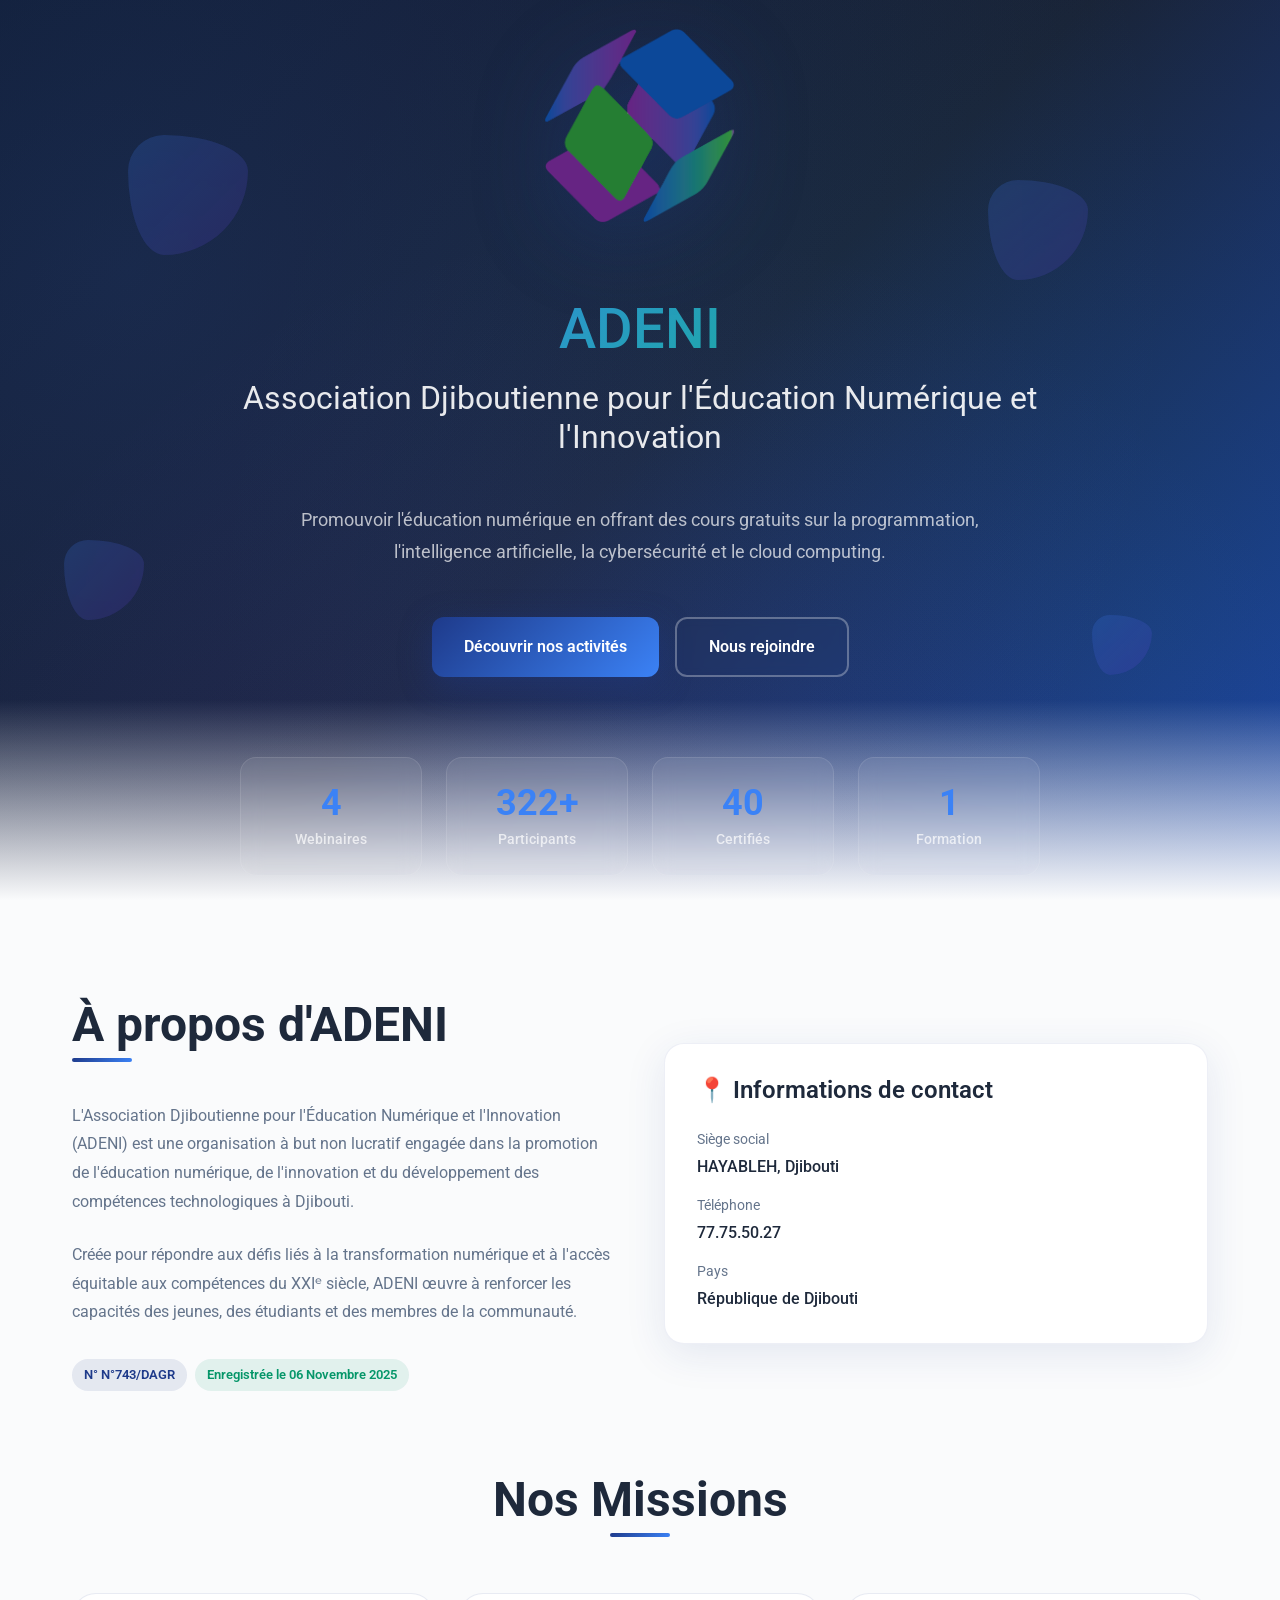
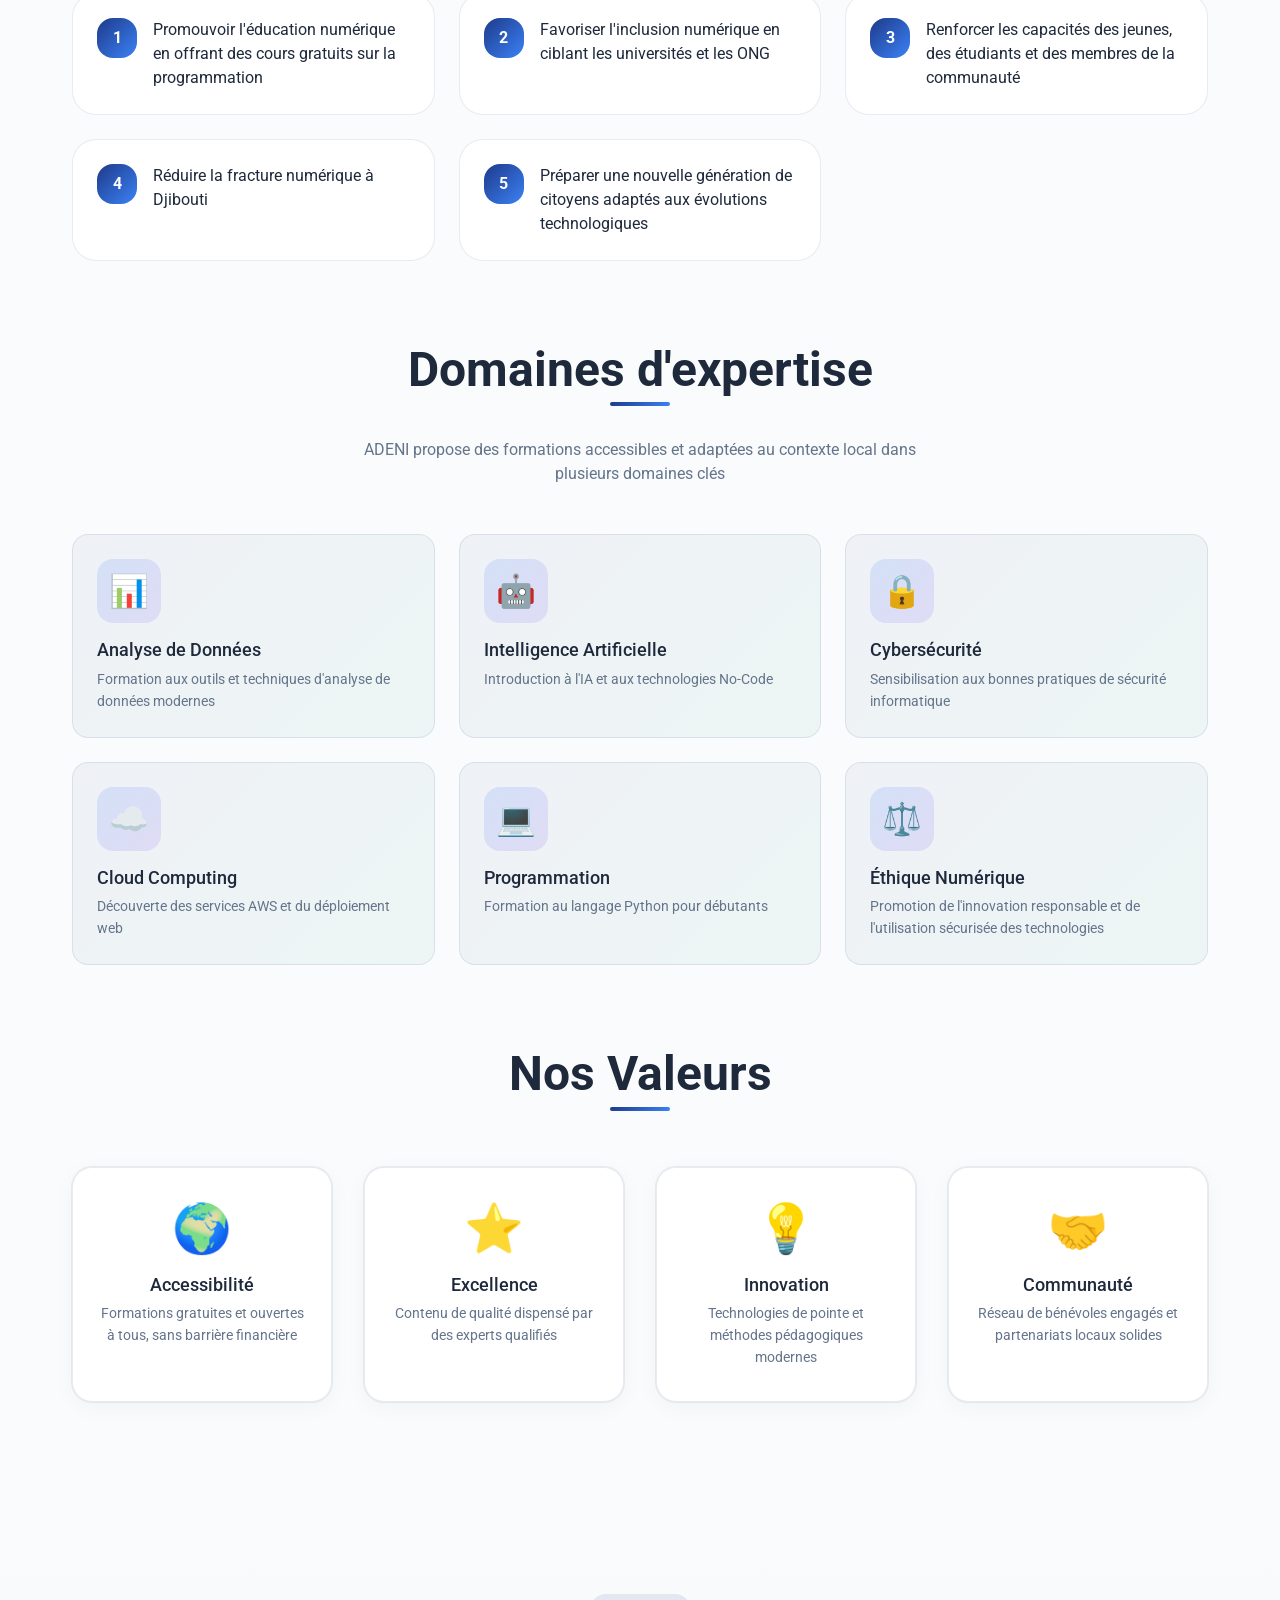
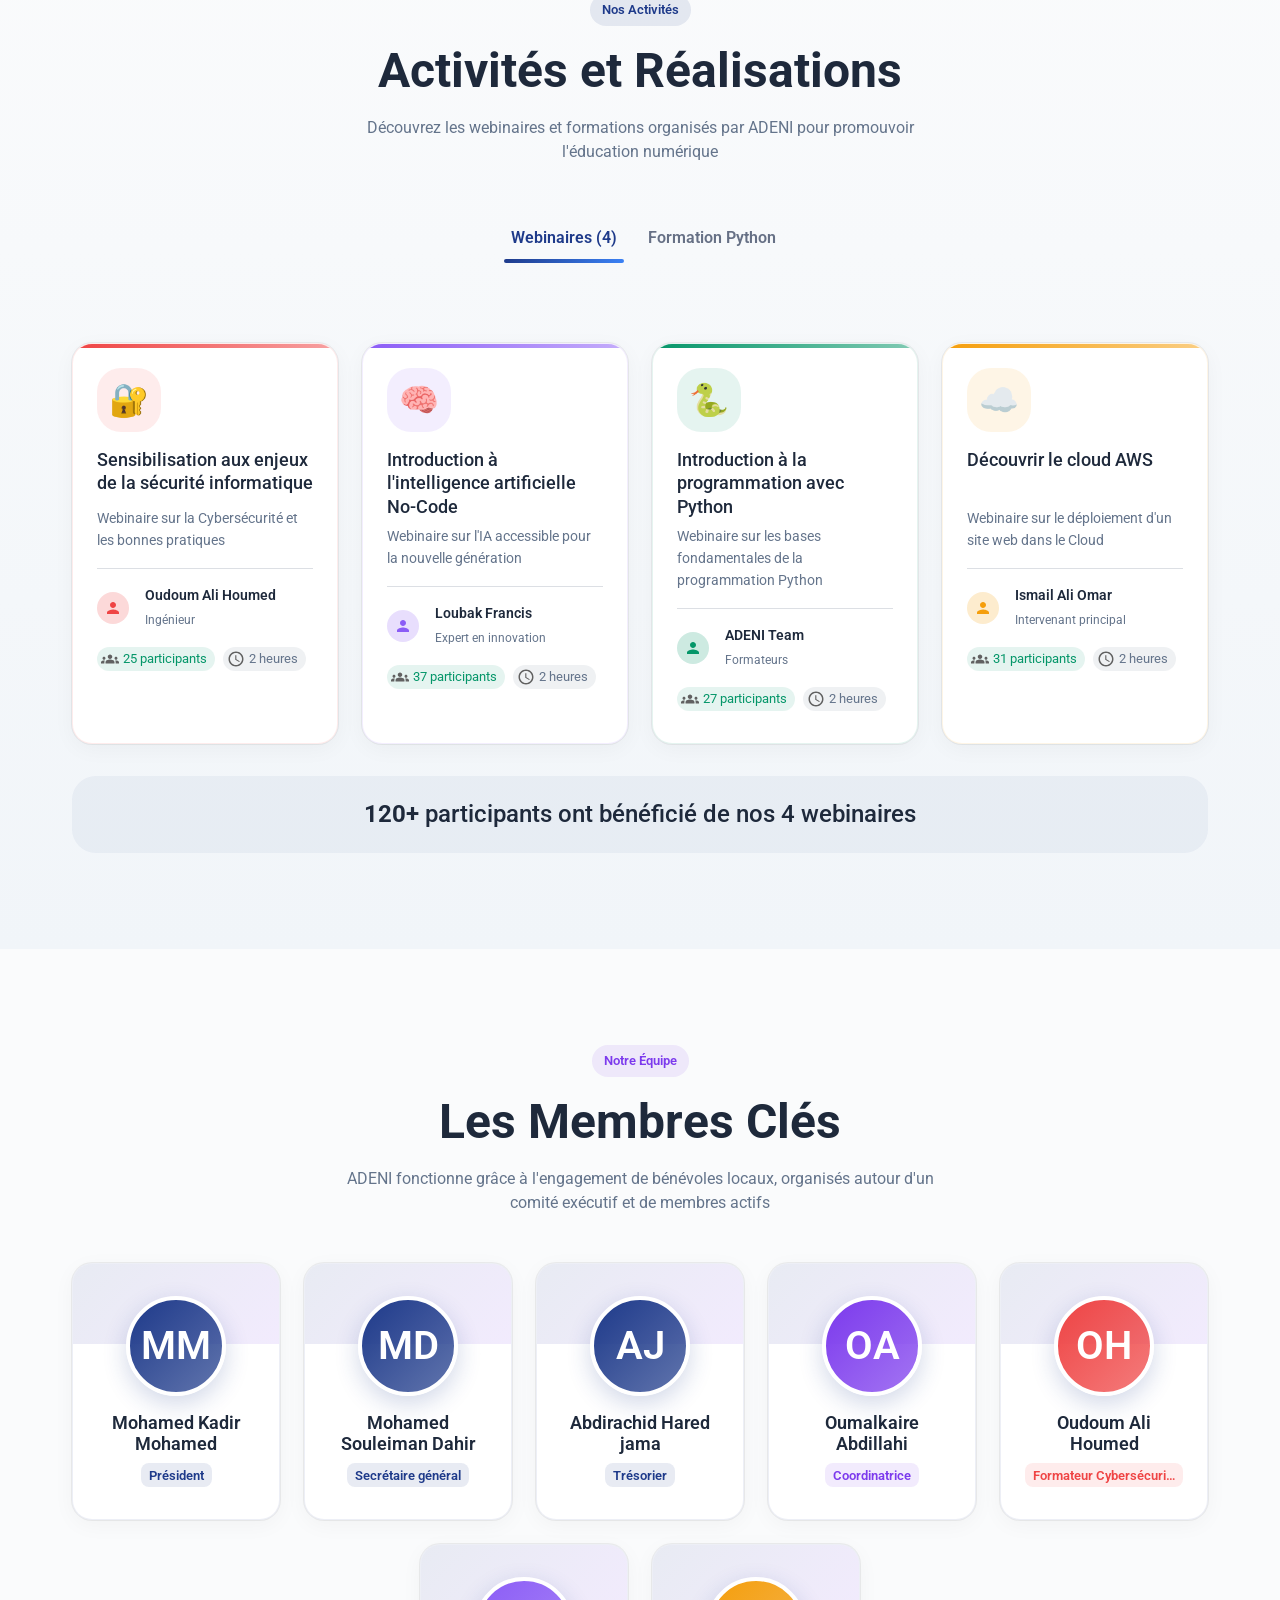
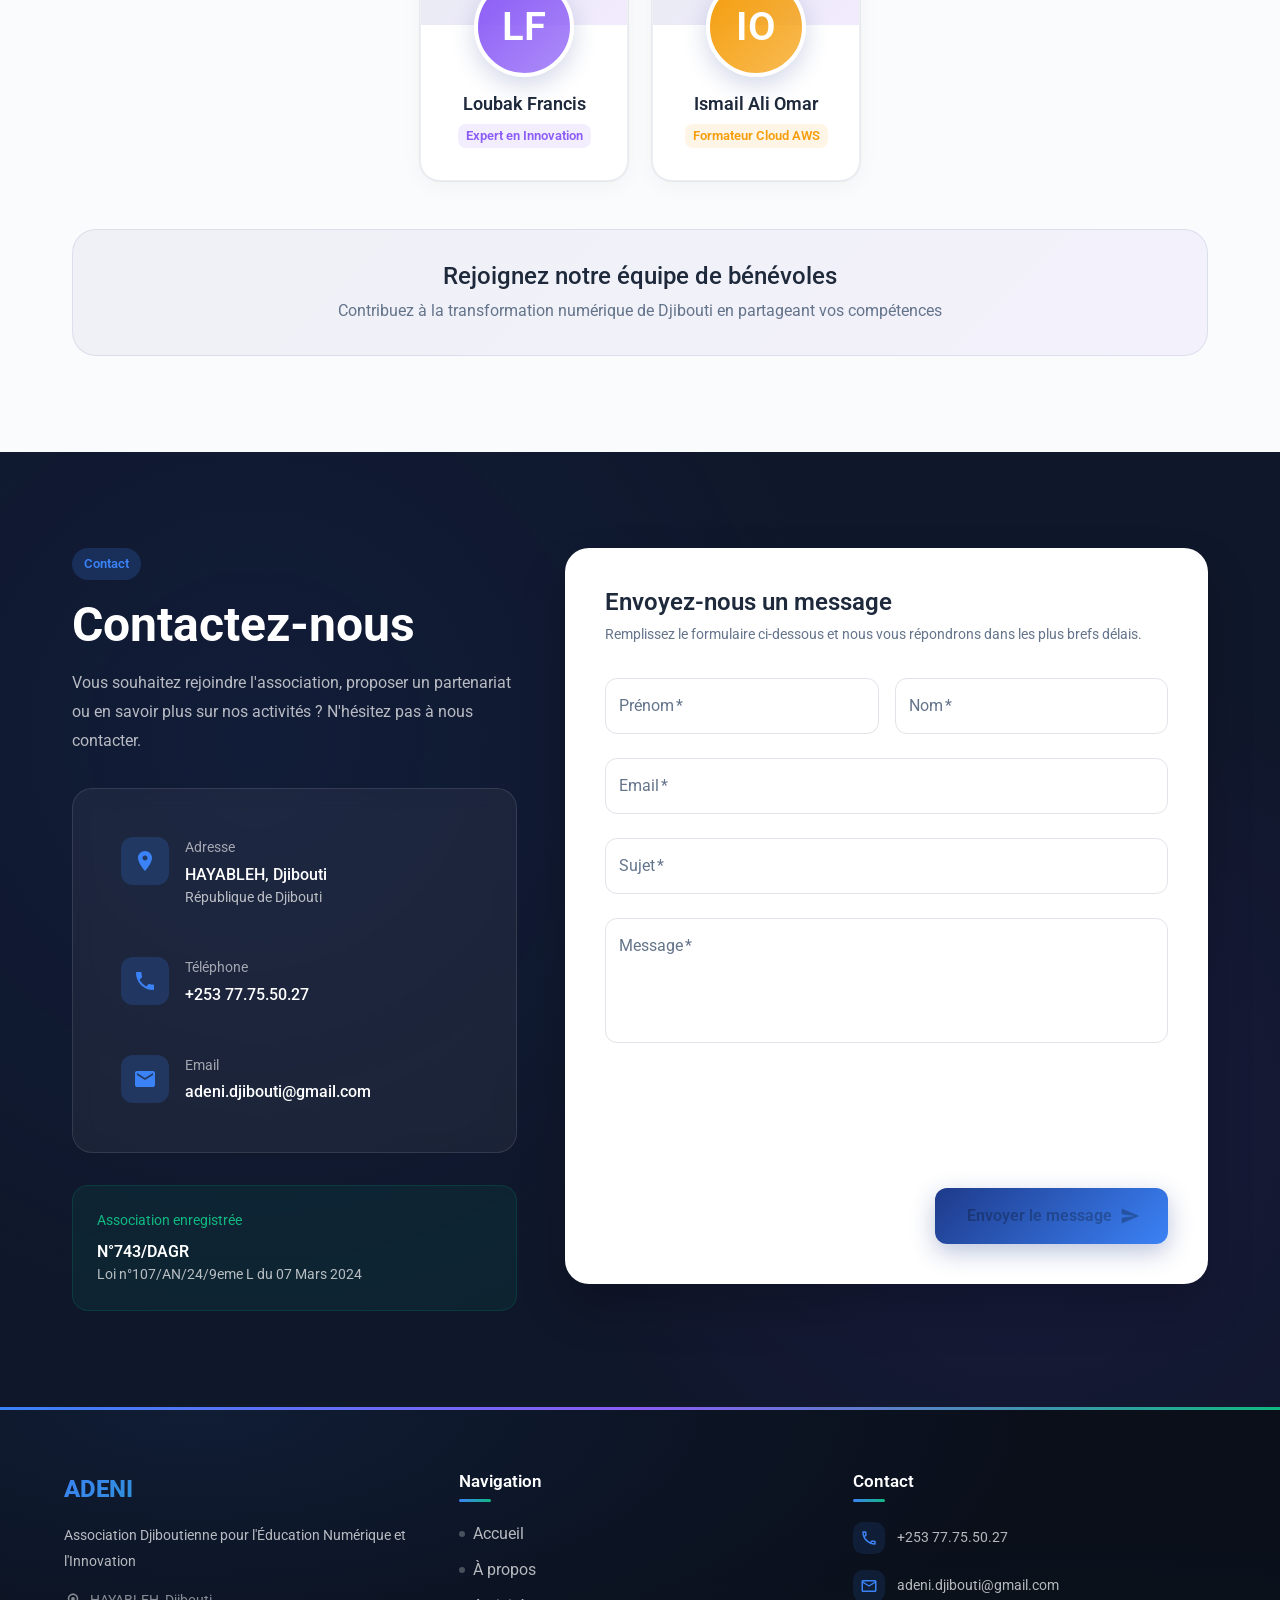
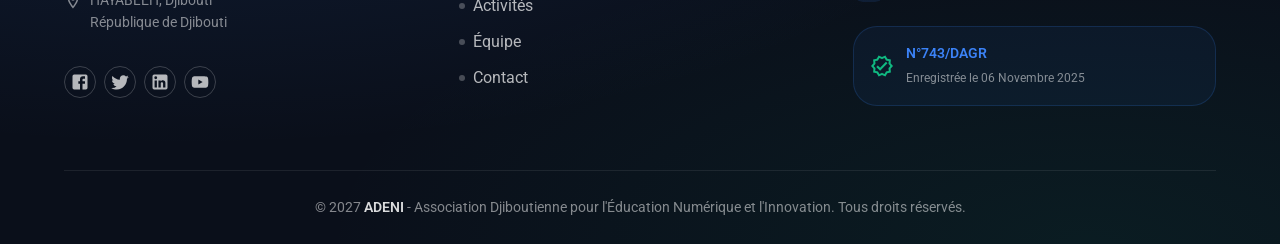
==== commit 9bfd2dd9: "deploy: Ismail731404/adeni@0905820190da74ffcffc69567cb1f7ffa8482a77" ====
--- a/index.html
+++ b/index.html
@@ -1 +1 @@
-<!DOCTYPE html><!--hAMZdkIoPXduZ51NcNHg5--><html lang="fr"><head><meta charSet="utf-8"/><link rel="preconnect" href="/" crossorigin=""/><meta name="viewport" content="width=device-width, initial-scale=1"/><link rel="preload" as="image" href="/logo.png"/><link rel="stylesheet" href="/_next/static/chunks/e582fd2f82b62158.css" data-precedence="next"/><link rel="preload" as="script" fetchPriority="low" href="/_next/static/chunks/8102bac58544704f.js"/><script src="/_next/static/chunks/248cba0fcb3874ed.js" async=""></script><script src="/_next/static/chunks/ba8a736ce3226769.js" async=""></script><script src="/_next/static/chunks/8008d994f91f0fb6.js" async=""></script><script src="/_next/static/chunks/652ad0aa26265c47.js" async=""></script><script src="/_next/static/chunks/turbopack-ed0dde22ac0d09c6.js" async=""></script><script src="/_next/static/chunks/6e49c1d14641d030.js" async=""></script><script src="/_next/static/chunks/f493c8ebcf0b09a3.js" async=""></script><script src="/_next/static/chunks/5ab1fee3d4041d63.js" async=""></script><script src="/_next/static/chunks/ff1a16fafef87110.js" async=""></script><script src="/_next/static/chunks/247eb132b7f7b574.js" async=""></script><script src="/_next/static/chunks/ff31a55c9e91ffa4.js" async=""></script><script src="/_next/static/chunks/df7bfbd27ab0757d.js" async=""></script><script src="/_next/static/chunks/570be41f08adc1ca.js" async=""></script><meta name="next-size-adjust" content=""/><title>ADENI – Association pour le développement et la solidarité</title><meta name="description" content="ADENI est une association engagée pour le développement social, éducatif et solidaire à Djibouti. Découvrez nos actions et contactez-nous."/><meta name="robots" content="index, follow"/><meta name="googlebot" content="index, follow, max-video-preview:-1, max-image-preview:large, max-snippet:-1"/><link rel="canonical" href="https://adeni-dj.org/"/><meta property="og:title" content="ADENI – Association pour le développement et la solidarité"/><meta property="og:description" content="Association engagée pour le développement social, éducatif et solidaire à Djibouti."/><meta property="og:url" content="https://adeni-dj.org/"/><meta property="og:site_name" content="ADENI"/><meta property="og:locale" content="fr_FR"/><meta property="og:image" content="https://adeni-dj.org/logo.png"/><meta property="og:image:width" content="1200"/><meta property="og:image:height" content="630"/><meta property="og:image:alt" content="ADENI"/><meta property="og:type" content="website"/><meta name="twitter:card" content="summary_large_image"/><meta name="twitter:title" content="ADENI – Association pour le développement et la solidarité"/><meta name="twitter:description" content="Association engagée pour le développement social, éducatif et solidaire à Djibouti."/><meta name="twitter:image" content="https://adeni-dj.org/logo.png"/><link rel="icon" href="/favicon.ico"/><link rel="apple-touch-icon" href="/apple-touch-icon.png"/><script src="/_next/static/chunks/a6dad97d9634a72d.js" noModule=""></script><style data-emotion="mui-global lylr3s">html{-webkit-font-smoothing:antialiased;-moz-osx-font-smoothing:grayscale;box-sizing:border-box;-webkit-text-size-adjust:100%;}*,*::before,*::after{box-sizing:inherit;}strong,b{font-weight:700;}body{margin:0;color:var(--mui-palette-text-primary);font-family:"Roboto","Barlow","Montserrat","Inter",-apple-system,BlinkMacSystemFont,"Segoe UI",Helvetica,Arial,sans-serif,"Apple Color Emoji","Segoe UI Emoji";font-weight:400;font-size:1rem;line-height:1.5;background-color:var(--mui-palette-background-default);}@media print{body{background-color:var(--mui-palette-common-white);}}body::backdrop{background-color:var(--mui-palette-background-default);}</style><style data-emotion="mui-global animation-1j50h3g">@-webkit-keyframes animation-1j50h3g{0%,100%{opacity:0.6;-webkit-transform:scale(1);-moz-transform:scale(1);-ms-transform:scale(1);transform:scale(1);}50%{opacity:1;-webkit-transform:scale(1.05);-moz-transform:scale(1.05);-ms-transform:scale(1.05);transform:scale(1.05);}}@keyframes animation-1j50h3g{0%,100%{opacity:0.6;-webkit-transform:scale(1);-moz-transform:scale(1);-ms-transform:scale(1);transform:scale(1);}50%{opacity:1;-webkit-transform:scale(1.05);-moz-transform:scale(1.05);-ms-transform:scale(1.05);transform:scale(1.05);}}</style><style data-emotion="mui-global animation-1bge8p6">@-webkit-keyframes animation-1bge8p6{0%,100%{-webkit-transform:translateY(0) rotate(0deg);-moz-transform:translateY(0) rotate(0deg);-ms-transform:translateY(0) rotate(0deg);transform:translateY(0) rotate(0deg);}50%{-webkit-transform:translateY(-20px) rotate(5deg);-moz-transform:translateY(-20px) rotate(5deg);-ms-transform:translateY(-20px) rotate(5deg);transform:translateY(-20px) rotate(5deg);}}@keyframes animation-1bge8p6{0%,100%{-webkit-transform:translateY(0) rotate(0deg);-moz-transform:translateY(0) rotate(0deg);-ms-transform:translateY(0) rotate(0deg);transform:translateY(0) rotate(0deg);}50%{-webkit-transform:translateY(-20px) rotate(5deg);-moz-transform:translateY(-20px) rotate(5deg);-ms-transform:translateY(-20px) rotate(5deg);transform:translateY(-20px) rotate(5deg);}}</style><style data-emotion="mui-global animation-16r14x4">@-webkit-keyframes animation-16r14x4{0%,100%{-webkit-transform:translateY(0);-moz-transform:translateY(0);-ms-transform:translateY(0);transform:translateY(0);}50%{-webkit-transform:translateY(-10px);-moz-transform:translateY(-10px);-ms-transform:translateY(-10px);transform:translateY(-10px);}}@keyframes animation-16r14x4{0%,100%{-webkit-transform:translateY(0);-moz-transform:translateY(0);-ms-transform:translateY(0);transform:translateY(0);}50%{-webkit-transform:translateY(-10px);-moz-transform:translateY(-10px);-ms-transform:translateY(-10px);transform:translateY(-10px);}}</style><style data-emotion="mui-global animation-r6madp">@-webkit-keyframes animation-r6madp{0%{-webkit-background-position:0% 50%;background-position:0% 50%;}50%{-webkit-background-position:100% 50%;background-position:100% 50%;}100%{-webkit-background-position:0% 50%;background-position:0% 50%;}}@keyframes animation-r6madp{0%{-webkit-background-position:0% 50%;background-position:0% 50%;}50%{-webkit-background-position:100% 50%;background-position:100% 50%;}100%{-webkit-background-position:0% 50%;background-position:0% 50%;}}</style><style data-emotion="mui-global animation-rx6rw6">@-webkit-keyframes animation-rx6rw6{0%,100%{opacity:1;}50%{opacity:0.5;}}@keyframes animation-rx6rw6{0%,100%{opacity:1;}50%{opacity:0.5;}}</style><style data-emotion="mui-global 1prfaxn">@-webkit-keyframes mui-auto-fill{from{display:block;}}@keyframes mui-auto-fill{from{display:block;}}@-webkit-keyframes mui-auto-fill-cancel{from{display:block;}}@keyframes mui-auto-fill-cancel{from{display:block;}}</style><style data-emotion="mui-global 1vcqmmn">:root{--mui-spacing:8px;--mui-shape-borderRadius:8px;--mui-shadows-0:none;--mui-shadows-1:0px 1px 2px rgba(0, 0, 0, 0.08);--mui-shadows-2:0px 1px 5px rgba(0, 0, 0, 0.08);--mui-shadows-3:0px 1px 8px rgba(0, 0, 0, 0.08);--mui-shadows-4:0px 1px 10px rgba(0, 0, 0, 0.08);--mui-shadows-5:0px 1px 14px rgba(0, 0, 0, 0.08);--mui-shadows-6:0px 1px 18px rgba(0, 0, 0, 0.08);--mui-shadows-7:0px 2px 16px rgba(0, 0, 0, 0.08);--mui-shadows-8:0px 3px 14px rgba(0, 0, 0, 0.08);--mui-shadows-9:0px 3px 16px rgba(0, 0, 0, 0.08);--mui-shadows-10:0px 4px 18px rgba(0, 0, 0, 0.08);--mui-shadows-11:0px 4px 20px rgba(0, 0, 0, 0.08);--mui-shadows-12:0px 5px 22px rgba(0, 0, 0, 0.08);--mui-shadows-13:0px 5px 24px rgba(0, 0, 0, 0.08);--mui-shadows-14:0px 5px 26px rgba(0, 0, 0, 0.08);--mui-shadows-15:0px 6px 28px rgba(0, 0, 0, 0.08);--mui-shadows-16:0px 6px 30px rgba(0, 0, 0, 0.08);--mui-shadows-17:0px 6px 32px rgba(0, 0, 0, 0.08);--mui-shadows-18:0px 7px 34px rgba(0, 0, 0, 0.08);--mui-shadows-19:0px 7px 36px rgba(0, 0, 0, 0.08);--mui-shadows-20:0px 8px 38px rgba(0, 0, 0, 0.08);--mui-shadows-21:0px 8px 40px rgba(0, 0, 0, 0.08);--mui-shadows-22:0px 8px 42px rgba(0, 0, 0, 0.08);--mui-shadows-23:0px 9px 44px rgba(0, 0, 0, 0.08);--mui-shadows-24:0px 9px 46px rgba(0, 0, 0, 0.08);--mui-zIndex-mobileStepper:1000;--mui-zIndex-fab:1050;--mui-zIndex-speedDial:1050;--mui-zIndex-appBar:1100;--mui-zIndex-drawer:1200;--mui-zIndex-modal:1300;--mui-zIndex-snackbar:1400;--mui-zIndex-tooltip:1500;--mui-font-body1:400 1rem/1.5 "Roboto","Barlow","Montserrat","Inter",-apple-system,BlinkMacSystemFont,"Segoe UI",Helvetica,Arial,sans-serif,"Apple Color Emoji","Segoe UI Emoji";--mui-font-body2:400 0.875rem/1.57 "Roboto","Barlow","Montserrat","Inter",-apple-system,BlinkMacSystemFont,"Segoe UI",Helvetica,Arial,sans-serif,"Apple Color Emoji","Segoe UI Emoji";--mui-font-button:500 0.875rem/1.75 "Roboto","Barlow","Montserrat","Inter",-apple-system,BlinkMacSystemFont,"Segoe UI",Helvetica,Arial,sans-serif,"Apple Color Emoji","Segoe UI Emoji";--mui-font-caption:400 0.75rem/1.66 "Roboto","Barlow","Montserrat","Inter",-apple-system,BlinkMacSystemFont,"Segoe UI",Helvetica,Arial,sans-serif,"Apple Color Emoji","Segoe UI Emoji";--mui-font-subtitle1:500 1rem/1.57 "Roboto","Barlow","Montserrat","Inter",-apple-system,BlinkMacSystemFont,"Segoe UI",Helvetica,Arial,sans-serif,"Apple Color Emoji","Segoe UI Emoji";--mui-font-subtitle2:500 0.875rem/1.57 "Roboto","Barlow","Montserrat","Inter",-apple-system,BlinkMacSystemFont,"Segoe UI",Helvetica,Arial,sans-serif,"Apple Color Emoji","Segoe UI Emoji";--mui-font-overline:500 0.75rem/2.5 "Roboto","Barlow","Montserrat","Inter",-apple-system,BlinkMacSystemFont,"Segoe UI",Helvetica,Arial,sans-serif,"Apple Color Emoji","Segoe UI Emoji";--mui-font-h1:500 3.5rem/1.2 "Roboto","Barlow","Montserrat","Inter",-apple-system,BlinkMacSystemFont,"Segoe UI",Helvetica,Arial,sans-serif,"Apple Color Emoji","Segoe UI Emoji";--mui-font-h2:500 3rem/1.2 "Roboto","Barlow","Montserrat","Inter",-apple-system,BlinkMacSystemFont,"Segoe UI",Helvetica,Arial,sans-serif,"Apple Color Emoji","Segoe UI Emoji";--mui-font-h3:500 2.25rem/1.2 "Roboto","Barlow","Montserrat","Inter",-apple-system,BlinkMacSystemFont,"Segoe UI",Helvetica,Arial,sans-serif,"Apple Color Emoji","Segoe UI Emoji";--mui-font-h4:500 2rem/1.2 "Roboto","Barlow","Montserrat","Inter",-apple-system,BlinkMacSystemFont,"Segoe UI",Helvetica,Arial,sans-serif,"Apple Color Emoji","Segoe UI Emoji";--mui-font-h5:500 1.5rem/1.2 "Roboto","Barlow","Montserrat","Inter",-apple-system,BlinkMacSystemFont,"Segoe UI",Helvetica,Arial,sans-serif,"Apple Color Emoji","Segoe UI Emoji";--mui-font-h6:500 1.125rem/1.2 "Roboto","Barlow","Montserrat","Inter",-apple-system,BlinkMacSystemFont,"Segoe UI",Helvetica,Arial,sans-serif,"Apple Color Emoji","Segoe UI Emoji";--mui-font-inherit:inherit inherit/inherit inherit;}:root,.light{-webkit-print-color-scheme:light;color-scheme:light;--mui-palette-action-disabledBackground:rgba(0, 0, 0, 0.06);--mui-palette-action-active:rgba(0, 0, 0, 0.54);--mui-palette-action-hover:rgba(0, 0, 0, 0.04);--mui-palette-action-hoverOpacity:0.04;--mui-palette-action-selected:rgba(0, 0, 0, 0.08);--mui-palette-action-selectedOpacity:0.08;--mui-palette-action-disabled:rgba(0, 0, 0, 0.26);--mui-palette-action-disabledOpacity:0.38;--mui-palette-action-focus:rgba(0, 0, 0, 0.12);--mui-palette-action-focusOpacity:0.12;--mui-palette-action-activatedOpacity:0.12;--mui-palette-action-activeChannel:0 0 0;--mui-palette-action-selectedChannel:0 0 0;--mui-palette-background-default:var(--mui-palette-common-white);--mui-palette-background-defaultChannel:255 255 255;--mui-palette-background-paper:var(--mui-palette-common-white);--mui-palette-background-paperChannel:255 255 255;--mui-palette-background-level1:var(--mui-palette-neutral-50);--mui-palette-background-level2:var(--mui-palette-neutral-100);--mui-palette-background-level3:var(--mui-palette-neutral-200);--mui-palette-common-black:#000000;--mui-palette-common-white:#ffffff;--mui-palette-common-background:#fff;--mui-palette-common-onBackground:#000;--mui-palette-common-backgroundChannel:255 255 255;--mui-palette-common-onBackgroundChannel:0 0 0;--mui-palette-divider:var(--mui-palette-neutral-200);--mui-palette-dividerChannel:220 223 228;--mui-palette-error-50:#fef3f2;--mui-palette-error-100:#fee4e2;--mui-palette-error-200:#ffcdc9;--mui-palette-error-300:#fdaaa4;--mui-palette-error-400:#f97970;--mui-palette-error-500:#f04438;--mui-palette-error-600:#de3024;--mui-palette-error-700:#bb241a;--mui-palette-error-800:#9a221a;--mui-palette-error-900:#80231c;--mui-palette-error-950:#460d09;--mui-palette-error-light:#f97970;--mui-palette-error-main:#f04438;--mui-palette-error-dark:#de3024;--mui-palette-error-contrastText:var(--mui-palette-common-white);--mui-palette-error-mainChannel:240 68 56;--mui-palette-error-lightChannel:249 121 112;--mui-palette-error-darkChannel:222 48 36;--mui-palette-error-contrastTextChannel:var(--mui-palette-common-white);--mui-palette-info-50:#ecfdff;--mui-palette-info-100:#cff7fe;--mui-palette-info-200:#a4eefd;--mui-palette-info-300:#66e0fa;--mui-palette-info-400:#10bee8;--mui-palette-info-500:#04aad6;--mui-palette-info-600:#0787b3;--mui-palette-info-700:#0d6d91;--mui-palette-info-800:#145876;--mui-palette-info-900:#154964;--mui-palette-info-950:#082f44;--mui-palette-info-light:#10bee8;--mui-palette-info-main:#04aad6;--mui-palette-info-dark:#0787b3;--mui-palette-info-contrastText:var(--mui-palette-common-white);--mui-palette-info-mainChannel:4 170 214;--mui-palette-info-lightChannel:16 190 232;--mui-palette-info-darkChannel:7 135 179;--mui-palette-info-contrastTextChannel:var(--mui-palette-common-white);--mui-palette-neutral-50:#f9fafb;--mui-palette-neutral-100:#f1f1f4;--mui-palette-neutral-200:#dcdfe4;--mui-palette-neutral-300:#b3b9c6;--mui-palette-neutral-400:#8a94a6;--mui-palette-neutral-500:#667085;--mui-palette-neutral-600:#565e73;--mui-palette-neutral-700:#434a60;--mui-palette-neutral-800:#313749;--mui-palette-neutral-900:#212636;--mui-palette-neutral-950:#121621;--mui-palette-primary-50:#e6f7ee;--mui-palette-primary-100:#c2ebd5;--mui-palette-primary-200:#9cdfbb;--mui-palette-primary-300:#6ed39a;--mui-palette-primary-400:#4ac886;--mui-palette-primary-500:#00bf6f;--mui-palette-primary-600:#00a05c;--mui-palette-primary-700:#008148;--mui-palette-primary-800:#006236;--mui-palette-primary-900:#004d2b;--mui-palette-primary-950:#00321c;--mui-palette-primary-light:#4ac886;--mui-palette-primary-main:#00bf6f;--mui-palette-primary-dark:#00a05c;--mui-palette-primary-contrastText:var(--mui-palette-common-white);--mui-palette-primary-mainChannel:0 191 111;--mui-palette-primary-lightChannel:74 200 134;--mui-palette-primary-darkChannel:0 160 92;--mui-palette-primary-contrastTextChannel:var(--mui-palette-common-white);--mui-palette-secondary-50:#fbfcfe;--mui-palette-secondary-100:#f0f4f8;--mui-palette-secondary-200:#dde7ee;--mui-palette-secondary-300:#cdd7e1;--mui-palette-secondary-400:#9fa6ad;--mui-palette-secondary-500:#636b74;--mui-palette-secondary-600:#555e68;--mui-palette-secondary-700:#32383e;--mui-palette-secondary-800:#202427;--mui-palette-secondary-900:#121517;--mui-palette-secondary-950:#090a0b;--mui-palette-secondary-light:#555e68;--mui-palette-secondary-main:#32383e;--mui-palette-secondary-dark:#202427;--mui-palette-secondary-contrastText:var(--mui-palette-common-white);--mui-palette-secondary-mainChannel:50 56 62;--mui-palette-secondary-lightChannel:85 94 104;--mui-palette-secondary-darkChannel:32 36 39;--mui-palette-secondary-contrastTextChannel:var(--mui-palette-common-white);--mui-palette-success-50:#f0fdfa;--mui-palette-success-100:#ccfbef;--mui-palette-success-200:#9af5e1;--mui-palette-success-300:#5fe9ce;--mui-palette-success-400:#2ed3b8;--mui-palette-success-500:#15b79f;--mui-palette-success-600:#0e9382;--mui-palette-success-700:#107569;--mui-palette-success-800:#115e56;--mui-palette-success-900:#134e48;--mui-palette-success-950:#042f2c;--mui-palette-success-light:#2ed3b8;--mui-palette-success-main:#15b79f;--mui-palette-success-dark:#0e9382;--mui-palette-success-contrastText:var(--mui-palette-common-white);--mui-palette-success-mainChannel:21 183 159;--mui-palette-success-lightChannel:46 211 184;--mui-palette-success-darkChannel:14 147 130;--mui-palette-success-contrastTextChannel:var(--mui-palette-common-white);--mui-palette-text-primary:var(--mui-palette-neutral-900);--mui-palette-text-primaryChannel:33 38 54;--mui-palette-text-secondary:var(--mui-palette-neutral-500);--mui-palette-text-secondaryChannel:102 112 133;--mui-palette-text-disabled:var(--mui-palette-neutral-400);--mui-palette-warning-50:#e6f7ee;--mui-palette-warning-100:#c2ebd5;--mui-palette-warning-200:#9cdfbb;--mui-palette-warning-300:#6ed39a;--mui-palette-warning-400:#4ac886;--mui-palette-warning-500:#00bf6f;--mui-palette-warning-600:#00a05c;--mui-palette-warning-700:#008148;--mui-palette-warning-800:#006236;--mui-palette-warning-900:#004d2b;--mui-palette-warning-950:#00321c;--mui-palette-warning-light:#4ac886;--mui-palette-warning-main:#00bf6f;--mui-palette-warning-dark:#00a05c;--mui-palette-warning-contrastText:var(--mui-palette-common-white);--mui-palette-warning-mainChannel:0 191 111;--mui-palette-warning-lightChannel:74 200 134;--mui-palette-warning-darkChannel:0 160 92;--mui-palette-warning-contrastTextChannel:var(--mui-palette-common-white);--mui-palette-grey-50:#fafafa;--mui-palette-grey-100:#f5f5f5;--mui-palette-grey-200:#eeeeee;--mui-palette-grey-300:#e0e0e0;--mui-palette-grey-400:#bdbdbd;--mui-palette-grey-500:#9e9e9e;--mui-palette-grey-600:#757575;--mui-palette-grey-700:#616161;--mui-palette-grey-800:#424242;--mui-palette-grey-900:#212121;--mui-palette-grey-A100:#f5f5f5;--mui-palette-grey-A200:#eeeeee;--mui-palette-grey-A400:#bdbdbd;--mui-palette-grey-A700:#616161;--mui-palette-Alert-errorColor:rgb(99, 48, 44);--mui-palette-Alert-infoColor:rgb(6, 76, 92);--mui-palette-Alert-successColor:rgb(18, 84, 73);--mui-palette-Alert-warningColor:rgb(29, 80, 53);--mui-palette-Alert-errorFilledBg:var(--mui-palette-error-main, #f04438);--mui-palette-Alert-infoFilledBg:var(--mui-palette-info-main, #04aad6);--mui-palette-Alert-successFilledBg:var(--mui-palette-success-main, #15b79f);--mui-palette-Alert-warningFilledBg:var(--mui-palette-warning-main, #00bf6f);--mui-palette-Alert-errorFilledColor:#fff;--mui-palette-Alert-infoFilledColor:rgba(0, 0, 0, 0.87);--mui-palette-Alert-successFilledColor:rgba(0, 0, 0, 0.87);--mui-palette-Alert-warningFilledColor:rgba(0, 0, 0, 0.87);--mui-palette-Alert-errorStandardBg:rgb(254, 241, 240);--mui-palette-Alert-infoStandardBg:rgb(231, 248, 252);--mui-palette-Alert-successStandardBg:rgb(234, 250, 247);--mui-palette-Alert-warningStandardBg:rgb(236, 249, 242);--mui-palette-Alert-errorIconColor:var(--mui-palette-error-main, #f04438);--mui-palette-Alert-infoIconColor:var(--mui-palette-info-main, #04aad6);--mui-palette-Alert-successIconColor:var(--mui-palette-success-main, #15b79f);--mui-palette-Alert-warningIconColor:var(--mui-palette-warning-main, #00bf6f);--mui-palette-AppBar-defaultBg:var(--mui-palette-grey-100, #f5f5f5);--mui-palette-Avatar-defaultBg:var(--mui-palette-grey-400, #bdbdbd);--mui-palette-Button-inheritContainedBg:var(--mui-palette-grey-300, #e0e0e0);--mui-palette-Button-inheritContainedHoverBg:var(--mui-palette-grey-A100, #f5f5f5);--mui-palette-Chip-defaultBorder:var(--mui-palette-grey-400, #bdbdbd);--mui-palette-Chip-defaultAvatarColor:var(--mui-palette-grey-700, #616161);--mui-palette-Chip-defaultIconColor:var(--mui-palette-grey-700, #616161);--mui-palette-FilledInput-bg:rgba(0, 0, 0, 0.06);--mui-palette-FilledInput-hoverBg:rgba(0, 0, 0, 0.09);--mui-palette-FilledInput-disabledBg:rgba(0, 0, 0, 0.12);--mui-palette-LinearProgress-primaryBg:rgb(158, 230, 200);--mui-palette-LinearProgress-secondaryBg:rgb(177, 179, 181);--mui-palette-LinearProgress-errorBg:rgb(249, 183, 179);--mui-palette-LinearProgress-infoBg:rgb(159, 222, 239);--mui-palette-LinearProgress-successBg:rgb(166, 227, 218);--mui-palette-LinearProgress-warningBg:rgb(158, 230, 200);--mui-palette-Skeleton-bg:rgba(var(--mui-palette-text-primaryChannel, 33 38 54) / 0.11);--mui-palette-Slider-primaryTrack:rgb(158, 230, 200);--mui-palette-Slider-secondaryTrack:rgb(177, 179, 181);--mui-palette-Slider-errorTrack:rgb(249, 183, 179);--mui-palette-Slider-infoTrack:rgb(159, 222, 239);--mui-palette-Slider-successTrack:rgb(166, 227, 218);--mui-palette-Slider-warningTrack:rgb(158, 230, 200);--mui-palette-SnackbarContent-bg:var(--mui-palette-common-white);--mui-palette-SpeedDialAction-fabHoverBg:var(--mui-palette-common-white);--mui-palette-StepConnector-border:var(--mui-palette-grey-400, #bdbdbd);--mui-palette-StepContent-border:var(--mui-palette-grey-400, #bdbdbd);--mui-palette-Switch-defaultColor:var(--mui-palette-common-white, #ffffff);--mui-palette-Switch-defaultDisabledColor:var(--mui-palette-grey-100, #f5f5f5);--mui-palette-Switch-primaryDisabledColor:rgb(158, 230, 200);--mui-palette-Switch-secondaryDisabledColor:rgb(177, 179, 181);--mui-palette-Switch-errorDisabledColor:rgb(249, 183, 179);--mui-palette-Switch-infoDisabledColor:rgb(159, 222, 239);--mui-palette-Switch-successDisabledColor:rgb(166, 227, 218);--mui-palette-Switch-warningDisabledColor:rgb(158, 230, 200);--mui-palette-TableCell-border:var(--mui-palette-neutral-200);--mui-palette-Tooltip-bg:rgba(97, 97, 97, 0.92);--mui-opacity-inputPlaceholder:0.42;--mui-opacity-inputUnderline:0.42;--mui-opacity-switchTrackDisabled:0.12;--mui-opacity-switchTrack:0.38;}.dark{-webkit-print-color-scheme:dark;color-scheme:dark;--mui-palette-common-black:#000000;--mui-palette-common-white:#ffffff;--mui-palette-common-background:#000;--mui-palette-common-onBackground:#fff;--mui-palette-common-backgroundChannel:0 0 0;--mui-palette-common-onBackgroundChannel:255 255 255;--mui-palette-primary-50:#e6f7ee;--mui-palette-primary-100:#c2ebd5;--mui-palette-primary-200:#9cdfbb;--mui-palette-primary-300:#6ed39a;--mui-palette-primary-400:#4ac886;--mui-palette-primary-500:#00bf6f;--mui-palette-primary-600:#00a05c;--mui-palette-primary-700:#008148;--mui-palette-primary-800:#006236;--mui-palette-primary-900:#004d2b;--mui-palette-primary-950:#00321c;--mui-palette-primary-light:#6ed39a;--mui-palette-primary-main:#4ac886;--mui-palette-primary-dark:#00bf6f;--mui-palette-primary-contrastText:var(--mui-palette-common-black);--mui-palette-primary-mainChannel:74 200 134;--mui-palette-primary-lightChannel:110 211 154;--mui-palette-primary-darkChannel:0 191 111;--mui-palette-primary-contrastTextChannel:var(--mui-palette-common-black);--mui-palette-secondary-50:#fbfcfe;--mui-palette-secondary-100:#f0f4f8;--mui-palette-secondary-200:#dde7ee;--mui-palette-secondary-300:#cdd7e1;--mui-palette-secondary-400:#9fa6ad;--mui-palette-secondary-500:#636b74;--mui-palette-secondary-600:#555e68;--mui-palette-secondary-700:#32383e;--mui-palette-secondary-800:#202427;--mui-palette-secondary-900:#121517;--mui-palette-secondary-950:#090a0b;--mui-palette-secondary-light:#f0f4f8;--mui-palette-secondary-main:#dde7ee;--mui-palette-secondary-dark:#cdd7e1;--mui-palette-secondary-contrastText:var(--mui-palette-common-black);--mui-palette-secondary-mainChannel:221 231 238;--mui-palette-secondary-lightChannel:240 244 248;--mui-palette-secondary-darkChannel:205 215 225;--mui-palette-secondary-contrastTextChannel:var(--mui-palette-common-black);--mui-palette-error-50:#fef3f2;--mui-palette-error-100:#fee4e2;--mui-palette-error-200:#ffcdc9;--mui-palette-error-300:#fdaaa4;--mui-palette-error-400:#f97970;--mui-palette-error-500:#f04438;--mui-palette-error-600:#de3024;--mui-palette-error-700:#bb241a;--mui-palette-error-800:#9a221a;--mui-palette-error-900:#80231c;--mui-palette-error-950:#460d09;--mui-palette-error-light:#fdaaa4;--mui-palette-error-main:#f97970;--mui-palette-error-dark:#f04438;--mui-palette-error-contrastText:var(--mui-palette-common-black);--mui-palette-error-mainChannel:249 121 112;--mui-palette-error-lightChannel:253 170 164;--mui-palette-error-darkChannel:240 68 56;--mui-palette-error-contrastTextChannel:var(--mui-palette-common-black);--mui-palette-warning-50:#e6f7ee;--mui-palette-warning-100:#c2ebd5;--mui-palette-warning-200:#9cdfbb;--mui-palette-warning-300:#6ed39a;--mui-palette-warning-400:#4ac886;--mui-palette-warning-500:#00bf6f;--mui-palette-warning-600:#00a05c;--mui-palette-warning-700:#008148;--mui-palette-warning-800:#006236;--mui-palette-warning-900:#004d2b;--mui-palette-warning-950:#00321c;--mui-palette-warning-light:#6ed39a;--mui-palette-warning-main:#4ac886;--mui-palette-warning-dark:#00bf6f;--mui-palette-warning-contrastText:var(--mui-palette-common-black);--mui-palette-warning-mainChannel:74 200 134;--mui-palette-warning-lightChannel:110 211 154;--mui-palette-warning-darkChannel:0 191 111;--mui-palette-warning-contrastTextChannel:var(--mui-palette-common-black);--mui-palette-info-50:#ecfdff;--mui-palette-info-100:#cff7fe;--mui-palette-info-200:#a4eefd;--mui-palette-info-300:#66e0fa;--mui-palette-info-400:#10bee8;--mui-palette-info-500:#04aad6;--mui-palette-info-600:#0787b3;--mui-palette-info-700:#0d6d91;--mui-palette-info-800:#145876;--mui-palette-info-900:#154964;--mui-palette-info-950:#082f44;--mui-palette-info-light:#66e0fa;--mui-palette-info-main:#10bee8;--mui-palette-info-dark:#04aad6;--mui-palette-info-contrastText:var(--mui-palette-common-black);--mui-palette-info-mainChannel:16 190 232;--mui-palette-info-lightChannel:102 224 250;--mui-palette-info-darkChannel:4 170 214;--mui-palette-info-contrastTextChannel:var(--mui-palette-common-black);--mui-palette-success-50:#f0fdfa;--mui-palette-success-100:#ccfbef;--mui-palette-success-200:#9af5e1;--mui-palette-success-300:#5fe9ce;--mui-palette-success-400:#2ed3b8;--mui-palette-success-500:#15b79f;--mui-palette-success-600:#0e9382;--mui-palette-success-700:#107569;--mui-palette-success-800:#115e56;--mui-palette-success-900:#134e48;--mui-palette-success-950:#042f2c;--mui-palette-success-light:#5fe9ce;--mui-palette-success-main:#2ed3b8;--mui-palette-success-dark:#15b79f;--mui-palette-success-contrastText:var(--mui-palette-common-black);--mui-palette-success-mainChannel:46 211 184;--mui-palette-success-lightChannel:95 233 206;--mui-palette-success-darkChannel:21 183 159;--mui-palette-success-contrastTextChannel:var(--mui-palette-common-black);--mui-palette-grey-50:#fafafa;--mui-palette-grey-100:#f5f5f5;--mui-palette-grey-200:#eeeeee;--mui-palette-grey-300:#e0e0e0;--mui-palette-grey-400:#bdbdbd;--mui-palette-grey-500:#9e9e9e;--mui-palette-grey-600:#757575;--mui-palette-grey-700:#616161;--mui-palette-grey-800:#424242;--mui-palette-grey-900:#212121;--mui-palette-grey-A100:#f5f5f5;--mui-palette-grey-A200:#eeeeee;--mui-palette-grey-A400:#bdbdbd;--mui-palette-grey-A700:#616161;--mui-palette-text-primary:var(--mui-palette-neutral-100);--mui-palette-text-secondary:var(--mui-palette-neutral-400);--mui-palette-text-disabled:var(--mui-palette-neutral-600);--mui-palette-text-icon:rgba(255, 255, 255, 0.5);--mui-palette-text-primaryChannel:240 244 248;--mui-palette-text-secondaryChannel:159 166 173;--mui-palette-divider:var(--mui-palette-neutral-700);--mui-palette-background-paper:var(--mui-palette-neutral-900);--mui-palette-background-default:var(--mui-palette-neutral-950);--mui-palette-background-defaultChannel:9 10 11;--mui-palette-background-paperChannel:19 78 72;--mui-palette-background-level1:var(--mui-palette-neutral-800);--mui-palette-background-level2:var(--mui-palette-neutral-700);--mui-palette-background-level3:var(--mui-palette-neutral-600);--mui-palette-action-active:#fff;--mui-palette-action-hover:rgba(255, 255, 255, 0.08);--mui-palette-action-hoverOpacity:0.08;--mui-palette-action-selected:rgba(255, 255, 255, 0.16);--mui-palette-action-selectedOpacity:0.16;--mui-palette-action-disabled:rgba(255, 255, 255, 0.3);--mui-palette-action-disabledBackground:rgba(0, 0, 0, 0.12);--mui-palette-action-disabledOpacity:0.38;--mui-palette-action-focus:rgba(255, 255, 255, 0.12);--mui-palette-action-focusOpacity:0.12;--mui-palette-action-activatedOpacity:0.24;--mui-palette-action-activeChannel:255 255 255;--mui-palette-action-selectedChannel:255 255 255;--mui-palette-dividerChannel:50 56 62;--mui-palette-neutral-50:#fbfcfe;--mui-palette-neutral-100:#f0f4f8;--mui-palette-neutral-200:#dde7ee;--mui-palette-neutral-300:#cdd7e1;--mui-palette-neutral-400:#9fa6ad;--mui-palette-neutral-500:#636b74;--mui-palette-neutral-600:#555e68;--mui-palette-neutral-700:#32383e;--mui-palette-neutral-800:#202427;--mui-palette-neutral-900:#121517;--mui-palette-neutral-950:#090a0b;--mui-palette-Alert-errorColor:rgb(254, 221, 218);--mui-palette-Alert-infoColor:rgb(193, 242, 253);--mui-palette-Alert-successColor:rgb(191, 246, 235);--mui-palette-Alert-warningColor:rgb(197, 237, 214);--mui-palette-Alert-errorFilledBg:var(--mui-palette-error-dark, #f04438);--mui-palette-Alert-infoFilledBg:var(--mui-palette-info-dark, #04aad6);--mui-palette-Alert-successFilledBg:var(--mui-palette-success-dark, #15b79f);--mui-palette-Alert-warningFilledBg:var(--mui-palette-warning-dark, #00bf6f);--mui-palette-Alert-errorFilledColor:#fff;--mui-palette-Alert-infoFilledColor:rgba(0, 0, 0, 0.87);--mui-palette-Alert-successFilledColor:rgba(0, 0, 0, 0.87);--mui-palette-Alert-warningFilledColor:rgba(0, 0, 0, 0.87);--mui-palette-Alert-errorStandardBg:rgb(25, 16, 16);--mui-palette-Alert-infoStandardBg:rgb(10, 22, 24);--mui-palette-Alert-successStandardBg:rgb(9, 23, 20);--mui-palette-Alert-warningStandardBg:rgb(10, 21, 15);--mui-palette-Alert-errorIconColor:var(--mui-palette-error-main, #f97970);--mui-palette-Alert-infoIconColor:var(--mui-palette-info-main, #10bee8);--mui-palette-Alert-successIconColor:var(--mui-palette-success-main, #2ed3b8);--mui-palette-Alert-warningIconColor:var(--mui-palette-warning-main, #4ac886);--mui-palette-AppBar-defaultBg:var(--mui-palette-grey-900, #212121);--mui-palette-AppBar-darkBg:var(--mui-palette-background-paper, var(--mui-palette-neutral-900));--mui-palette-AppBar-darkColor:var(--mui-palette-text-primary, var(--mui-palette-neutral-100));--mui-palette-Avatar-defaultBg:var(--mui-palette-grey-600, #757575);--mui-palette-Button-inheritContainedBg:var(--mui-palette-grey-800, #424242);--mui-palette-Button-inheritContainedHoverBg:var(--mui-palette-grey-700, #616161);--mui-palette-Chip-defaultBorder:var(--mui-palette-grey-700, #616161);--mui-palette-Chip-defaultAvatarColor:var(--mui-palette-grey-300, #e0e0e0);--mui-palette-Chip-defaultIconColor:var(--mui-palette-grey-300, #e0e0e0);--mui-palette-FilledInput-bg:rgba(255, 255, 255, 0.09);--mui-palette-FilledInput-hoverBg:rgba(255, 255, 255, 0.13);--mui-palette-FilledInput-disabledBg:rgba(255, 255, 255, 0.12);--mui-palette-LinearProgress-primaryBg:rgb(37, 100, 67);--mui-palette-LinearProgress-secondaryBg:rgb(110, 115, 119);--mui-palette-LinearProgress-errorBg:rgb(124, 60, 56);--mui-palette-LinearProgress-infoBg:rgb(8, 95, 116);--mui-palette-LinearProgress-successBg:rgb(23, 105, 92);--mui-palette-LinearProgress-warningBg:rgb(37, 100, 67);--mui-palette-Skeleton-bg:rgba(var(--mui-palette-text-primaryChannel, 240 244 248) / 0.13);--mui-palette-Slider-primaryTrack:rgb(37, 100, 67);--mui-palette-Slider-secondaryTrack:rgb(110, 115, 119);--mui-palette-Slider-errorTrack:rgb(124, 60, 56);--mui-palette-Slider-infoTrack:rgb(8, 95, 116);--mui-palette-Slider-successTrack:rgb(23, 105, 92);--mui-palette-Slider-warningTrack:rgb(37, 100, 67);--mui-palette-SnackbarContent-bg:var(--mui-palette-neutral-950);--mui-palette-SpeedDialAction-fabHoverBg:var(--mui-palette-neutral-900);--mui-palette-StepConnector-border:var(--mui-palette-grey-600, #757575);--mui-palette-StepContent-border:var(--mui-palette-grey-600, #757575);--mui-palette-Switch-defaultColor:var(--mui-palette-grey-300, #e0e0e0);--mui-palette-Switch-defaultDisabledColor:var(--mui-palette-grey-600, #757575);--mui-palette-Switch-primaryDisabledColor:rgb(33, 89, 60);--mui-palette-Switch-secondaryDisabledColor:rgb(99, 103, 107);--mui-palette-Switch-errorDisabledColor:rgb(112, 54, 50);--mui-palette-Switch-infoDisabledColor:rgb(7, 85, 104);--mui-palette-Switch-successDisabledColor:rgb(20, 94, 82);--mui-palette-Switch-warningDisabledColor:rgb(33, 89, 60);--mui-palette-TableCell-border:var(--mui-palette-neutral-700);--mui-palette-Tooltip-bg:rgba(97, 97, 97, 0.92);--mui-opacity-inputPlaceholder:0.5;--mui-opacity-inputUnderline:0.7;--mui-opacity-switchTrackDisabled:0.2;--mui-opacity-switchTrack:0.3;--mui-overlays-0:none;--mui-overlays-1:linear-gradient(rgba(255 255 255 / 0.051), rgba(255 255 255 / 0.051));--mui-overlays-2:linear-gradient(rgba(255 255 255 / 0.069), rgba(255 255 255 / 0.069));--mui-overlays-3:linear-gradient(rgba(255 255 255 / 0.082), rgba(255 255 255 / 0.082));--mui-overlays-4:linear-gradient(rgba(255 255 255 / 0.092), rgba(255 255 255 / 0.092));--mui-overlays-5:linear-gradient(rgba(255 255 255 / 0.101), rgba(255 255 255 / 0.101));--mui-overlays-6:linear-gradient(rgba(255 255 255 / 0.108), rgba(255 255 255 / 0.108));--mui-overlays-7:linear-gradient(rgba(255 255 255 / 0.114), rgba(255 255 255 / 0.114));--mui-overlays-8:linear-gradient(rgba(255 255 255 / 0.119), rgba(255 255 255 / 0.119));--mui-overlays-9:linear-gradient(rgba(255 255 255 / 0.124), rgba(255 255 255 / 0.124));--mui-overlays-10:linear-gradient(rgba(255 255 255 / 0.128), rgba(255 255 255 / 0.128));--mui-overlays-11:linear-gradient(rgba(255 255 255 / 0.132), rgba(255 255 255 / 0.132));--mui-overlays-12:linear-gradient(rgba(255 255 255 / 0.135), rgba(255 255 255 / 0.135));--mui-overlays-13:linear-gradient(rgba(255 255 255 / 0.139), rgba(255 255 255 / 0.139));--mui-overlays-14:linear-gradient(rgba(255 255 255 / 0.142), rgba(255 255 255 / 0.142));--mui-overlays-15:linear-gradient(rgba(255 255 255 / 0.145), rgba(255 255 255 / 0.145));--mui-overlays-16:linear-gradient(rgba(255 255 255 / 0.147), rgba(255 255 255 / 0.147));--mui-overlays-17:linear-gradient(rgba(255 255 255 / 0.15), rgba(255 255 255 / 0.15));--mui-overlays-18:linear-gradient(rgba(255 255 255 / 0.152), rgba(255 255 255 / 0.152));--mui-overlays-19:linear-gradient(rgba(255 255 255 / 0.155), rgba(255 255 255 / 0.155));--mui-overlays-20:linear-gradient(rgba(255 255 255 / 0.157), rgba(255 255 255 / 0.157));--mui-overlays-21:linear-gradient(rgba(255 255 255 / 0.159), rgba(255 255 255 / 0.159));--mui-overlays-22:linear-gradient(rgba(255 255 255 / 0.161), rgba(255 255 255 / 0.161));--mui-overlays-23:linear-gradient(rgba(255 255 255 / 0.163), rgba(255 255 255 / 0.163));--mui-overlays-24:linear-gradient(rgba(255 255 255 / 0.165), rgba(255 255 255 / 0.165));}</style><style data-emotion="mui t9zlux 9u8nox sr2yt1 106tpw4 ge5hwm 14sfjsa tfcmu2 1cz63rn 1djl4bn qumfc4 cw2k3h 1vpu70t s6dc6l ike30x 5xgt2c ahigh0 0 194riku 9y4g0r 18u80it 1nphul1 uuo2y2 1czuce6 1d8e5r1 16ap8z1 155u782 1ap28hr 1pbhqh0 1ctcs0o ggontd 18q8mxr 1pm5g7c amresc 16uvwdm 1giuxgv lvasx7 1no3677 49hs36 ah9oh2 tnatjl 19v1w2g pjen79 8ubke j0j2jc uk2clo 1ulamx2 14vsv3w ulbyaa gzptcz 1u1fved 11l8mpa 1a8w2hw 1e5ck6t 1af0dxo 1md5qhs 1196idp 1caykud 13a2sls 1svaozw 14zmlxl vdhc8q 1f3eh7h f17v5b 16cvqyc j8jtsi nh31mz 1lj476a 1dywt6j tb76vy 18sebao 1p6p7rj qoghzg 1dlodwt ygda1q ck51oc 1q8wb1j 1n7dtpl 1502b48 18odw0h 1nalq8f xi606m 7dflfm 1atp2l8 yzyfa0 uodinn 1l4w6pd 152kmlb 1m5sepv w94xpu 162tvoi nvg557 b2w34n 1oghipa vmn7jq 11voutz cnheyd mdhohj n7v72u 1ik8hc0 ap1adi 1usbk31 1febfks n7m28g uzhpk1 jaool6 136vk3h jgm2uc 1rr4qq7 u56s3n 1ahsgld y29vn0 1g2d4de 1j7x5zi b9zgoq juafx4 1puk7eq g27cee 12pbw93 qvtcjd 1ygsmd7 s31gfy 18qrpdg uqduwb e8y97x tgitbz 7tkyyo 1behf8k 1gxuve 12koagl dh6a5o 1tro7l6 r0x7t5 depviu 126hgeb vczi2c 1hfm1jd xroteb aajgfw 1kfq2dh 180w7c1 594wab lapx0r 5k1wih mw2854 ls89wn vh8xk9 6fydy0 ixo99k 17081op 1b5yxvh 12h6os2 2xn0ns 1fiv2hr 2cmwwj h62jis auzc86 paqqca 19jxcnu xisphj 10r65dd 12duzhl 13nb6v0 aa5vz8 oeuq63 19ws6ux 3peuk1 1a9osnc 1fj209q 7qbuhs 2g5ht 1575fuq 1mnf0ec eq4n2w 3zbz66 jhvjf2 1pkos26 18tcs14 161kg8y 1tn0d4a oufl4r phlaz7 dc4as 1yxgsi7 122o4lp iguwhy boaasa 1mslilu 19ynww8 1xsp4v1 14t60ii 1esp43k dk7dxw 1c5utz8 qw4hkh bly4bm 150ccm0 f1a22 1ijltce az42r2 s3z2di 1ieipr9 3716m6 a1spsl mebnq3 1ecy3a5 hngavo 1p57jbi 1gvcl2x 1x1ldkw 1yjq1it 1c9bevd 11m8qnq k0q99s 1r7ffbh sq3an9 1fbdl3b uftwtg 1tzqx9g 2h5s8h 1v63mlc 1yoxo8m 13az8cv 613x2j 1bod46f 1k91n08 1mxwtec iqfvhe 1d8mdix zqzfyr 1563x5h 18anm1 1sumcx6 lscdn3 hj7p06 o8889b yi0d4t aqpfg7 1t9lmqk deh46a j2auik xujrrk dd05qe 1bl9ma3 81qg8w 5qpprb 1nu4rzx 1gpk7yh 1bvc4cc 3n04hx piflnk 1n8pctu 1g78ho2 1ngxmdh 1o8i1sn 70wr3e 20tnkx 64t80v 13o69o0 8zqf6q xti75w 9e5atz 1wx6dki 11ky93s 1pi2lzz nrq3z3 187ln2c du9z7z i856ut 1bw3i5h 1uaj261 z0tz34 6ofc77 bcjuhd gub89o">.mui-t9zlux{width:100%;max-width:100vw;overflow-x:hidden;}.mui-t9zlux>*{max-width:100%;}.mui-9u8nox{position:relative;min-height:100vh;display:-webkit-box;display:-webkit-flex;display:-ms-flexbox;display:flex;-webkit-align-items:center;-webkit-box-align:center;-ms-flex-align:center;align-items:center;overflow:hidden;background:linear-gradient(135deg, #0F172A 0%, #1a1f35 50%, #1E40AF 100%);}.mui-sr2yt1{position:relative;min-height:100vh;display:-webkit-box;display:-webkit-flex;display:-ms-flexbox;display:flex;-webkit-align-items:center;-webkit-box-align:center;-ms-flex-align:center;align-items:center;overflow:hidden;background:linear-gradient(135deg, #0F172A 0%, #1a1f35 50%, #1E40AF 100%);}.mui-106tpw4{position:absolute;inset:0;overflow:hidden;}.mui-106tpw4::before{content:"";position:absolute;top:-50%;left:-50%;width:200%;height:200%;background:radial-gradient(circle at 30% 40%, rgba(59, 130, 246, 0.15) 0%, transparent 50%),radial-gradient(circle at 70% 60%, rgba(5, 150, 105, 0.12) 0%, transparent 45%),radial-gradient(circle at 50% 80%, rgba(124, 58, 237, 0.1) 0%, transparent 40%);-webkit-animation:animation-1j50h3g 8s ease-in-out infinite;animation:animation-1j50h3g 8s ease-in-out infinite;}.mui-ge5hwm{position:absolute;inset:0;overflow:hidden;}.mui-ge5hwm::before{content:"";position:absolute;top:-50%;left:-50%;width:200%;height:200%;background:radial-gradient(circle at 30% 40%, rgba(59, 130, 246, 0.15) 0%, transparent 50%),radial-gradient(circle at 70% 60%, rgba(5, 150, 105, 0.12) 0%, transparent 45%),radial-gradient(circle at 50% 80%, rgba(124, 58, 237, 0.1) 0%, transparent 40%);-webkit-animation:animation-1j50h3g 8s ease-in-out infinite;animation:animation-1j50h3g 8s ease-in-out infinite;}.mui-14sfjsa{position:absolute;width:120px;height:120px;border-radius:30% 70% 70% 30%/30% 30% 70% 70%;background:linear-gradient(135deg, rgba(59, 130, 246, 0.2), rgba(124, 58, 237, 0.15));-webkit-backdrop-filter:blur(2px);backdrop-filter:blur(2px);-webkit-animation:animation-1bge8p6 6s ease-in-out infinite;animation:animation-1bge8p6 6s ease-in-out infinite;-webkit-animation-delay:0s;animation-delay:0s;top:15%;left:10%;}.mui-tfcmu2{position:absolute;width:120px;height:120px;border-radius:30% 70% 70% 30%/30% 30% 70% 70%;background:linear-gradient(135deg, rgba(59, 130, 246, 0.2), rgba(124, 58, 237, 0.15));-webkit-backdrop-filter:blur(2px);backdrop-filter:blur(2px);-webkit-animation:animation-1bge8p6 6s ease-in-out infinite;animation:animation-1bge8p6 6s ease-in-out infinite;-webkit-animation-delay:0s;animation-delay:0s;top:15%;left:10%;}.mui-1cz63rn{position:absolute;width:80px;height:80px;border-radius:30% 70% 70% 30%/30% 30% 70% 70%;background:linear-gradient(135deg, rgba(59, 130, 246, 0.2), rgba(124, 58, 237, 0.15));-webkit-backdrop-filter:blur(2px);backdrop-filter:blur(2px);-webkit-animation:animation-1bge8p6 8s ease-in-out infinite;animation:animation-1bge8p6 8s ease-in-out infinite;-webkit-animation-delay:2s;animation-delay:2s;top:60%;left:5%;}.mui-1djl4bn{position:absolute;width:80px;height:80px;border-radius:30% 70% 70% 30%/30% 30% 70% 70%;background:linear-gradient(135deg, rgba(59, 130, 246, 0.2), rgba(124, 58, 237, 0.15));-webkit-backdrop-filter:blur(2px);backdrop-filter:blur(2px);-webkit-animation:animation-1bge8p6 8s ease-in-out infinite;animation:animation-1bge8p6 8s ease-in-out infinite;-webkit-animation-delay:2s;animation-delay:2s;top:60%;left:5%;}.mui-qumfc4{position:absolute;width:100px;height:100px;border-radius:30% 70% 70% 30%/30% 30% 70% 70%;background:linear-gradient(135deg, rgba(59, 130, 246, 0.2), rgba(124, 58, 237, 0.15));-webkit-backdrop-filter:blur(2px);backdrop-filter:blur(2px);-webkit-animation:animation-1bge8p6 7s ease-in-out infinite;animation:animation-1bge8p6 7s ease-in-out infinite;-webkit-animation-delay:1s;animation-delay:1s;top:20%;right:15%;}.mui-cw2k3h{position:absolute;width:100px;height:100px;border-radius:30% 70% 70% 30%/30% 30% 70% 70%;background:linear-gradient(135deg, rgba(59, 130, 246, 0.2), rgba(124, 58, 237, 0.15));-webkit-backdrop-filter:blur(2px);backdrop-filter:blur(2px);-webkit-animation:animation-1bge8p6 7s ease-in-out infinite;animation:animation-1bge8p6 7s ease-in-out infinite;-webkit-animation-delay:1s;animation-delay:1s;top:20%;right:15%;}.mui-1vpu70t{position:absolute;width:60px;height:60px;border-radius:30% 70% 70% 30%/30% 30% 70% 70%;background:linear-gradient(135deg, rgba(59, 130, 246, 0.2), rgba(124, 58, 237, 0.15));-webkit-backdrop-filter:blur(2px);backdrop-filter:blur(2px);-webkit-animation:animation-1bge8p6 9s ease-in-out infinite;animation:animation-1bge8p6 9s ease-in-out infinite;-webkit-animation-delay:3s;animation-delay:3s;bottom:25%;right:10%;}.mui-s6dc6l{position:absolute;width:60px;height:60px;border-radius:30% 70% 70% 30%/30% 30% 70% 70%;background:linear-gradient(135deg, rgba(59, 130, 246, 0.2), rgba(124, 58, 237, 0.15));-webkit-backdrop-filter:blur(2px);backdrop-filter:blur(2px);-webkit-animation:animation-1bge8p6 9s ease-in-out infinite;animation:animation-1bge8p6 9s ease-in-out infinite;-webkit-animation-delay:3s;animation-delay:3s;bottom:25%;right:10%;}.mui-ike30x{width:100%;margin-left:auto;box-sizing:border-box;margin-right:auto;padding-left:calc(2 * var(--mui-spacing));padding-right:calc(2 * var(--mui-spacing));position:relative;z-index:1;}@media (min-width:600px){.mui-ike30x{padding-left:calc(3 * var(--mui-spacing));padding-right:calc(3 * var(--mui-spacing));}}@media (min-width:1200px){.mui-ike30x{max-width:1200px;}}.mui-5xgt2c{display:-webkit-box;display:-webkit-flex;display:-ms-flexbox;display:flex;-webkit-flex-direction:column;-ms-flex-direction:column;flex-direction:column;gap:calc(6 * var(--mui-spacing));-webkit-align-items:center;-webkit-box-align:center;-ms-flex-align:center;align-items:center;text-align:center;}.mui-ahigh0{position:relative;margin-bottom:calc(3 * var(--mui-spacing));-webkit-animation:animation-16r14x4 4s ease-in-out infinite;animation:animation-16r14x4 4s ease-in-out infinite;-webkit-filter:drop-shadow(0 20px 40px rgba(30, 58, 138, 0.3));filter:drop-shadow(0 20px 40px rgba(30, 58, 138, 0.3));}@media (min-width:0px){.mui-ahigh0{width:150px;height:150px;}}@media (min-width:900px){.mui-ahigh0{width:200px;height:200px;}}.mui-194riku{background:linear-gradient(135deg, #3B82F6 0%, #10B981 50%, #8B5CF6 100%);-webkit-background-size:200% 200%;background-size:200% 200%;-webkit-animation:animation-r6madp 5s ease infinite;animation:animation-r6madp 5s ease infinite;-webkit-background-clip:text;-webkit-text-fill-color:transparent;-webkit-background-clip:text;background-clip:text;margin-bottom:calc(2 * var(--mui-spacing));}.mui-9y4g0r{margin:0;font-family:"Roboto","Barlow","Montserrat","Inter",-apple-system,BlinkMacSystemFont,"Segoe UI",Helvetica,Arial,sans-serif,"Apple Color Emoji","Segoe UI Emoji";font-weight:500;font-size:3.5rem;line-height:1.2;background:linear-gradient(135deg, #3B82F6 0%, #10B981 50%, #8B5CF6 100%);-webkit-background-size:200% 200%;background-size:200% 200%;-webkit-animation:animation-r6madp 5s ease infinite;animation:animation-r6madp 5s ease infinite;-webkit-background-clip:text;-webkit-text-fill-color:transparent;-webkit-background-clip:text;background-clip:text;margin-bottom:calc(2 * var(--mui-spacing));}.mui-18u80it{margin:0;font-family:"Roboto","Barlow","Montserrat","Inter",-apple-system,BlinkMacSystemFont,"Segoe UI",Helvetica,Arial,sans-serif,"Apple Color Emoji","Segoe UI Emoji";font-weight:500;font-size:2rem;line-height:1.2;color:rgba(255, 255, 255, 0.9);font-weight:400;max-width:800px;margin-left:auto;margin-right:auto;}.mui-1nphul1{margin:0;font-family:"Roboto","Barlow","Montserrat","Inter",-apple-system,BlinkMacSystemFont,"Segoe UI",Helvetica,Arial,sans-serif,"Apple Color Emoji","Segoe UI Emoji";font-weight:500;font-size:1.125rem;line-height:1.2;color:rgba(255, 255, 255, 0.7);max-width:700px;margin-left:auto;margin-right:auto;font-weight:400;line-height:1.8;}.mui-uuo2y2{display:-webkit-box;display:-webkit-flex;display:-ms-flexbox;display:flex;-webkit-flex-direction:column;-ms-flex-direction:column;flex-direction:column;}@media (min-width:0px){.mui-uuo2y2{-webkit-flex-direction:column;-ms-flex-direction:column;flex-direction:column;gap:calc(2 * var(--mui-spacing));}}@media (min-width:600px){.mui-uuo2y2{-webkit-flex-direction:row;-ms-flex-direction:row;flex-direction:row;gap:calc(2 * var(--mui-spacing));}}.mui-1czuce6{background:linear-gradient(135deg, #1E3A8A 0%, #3B82F6 100%);color:#FFFFFF;padding:14px 32px;font-size:1rem;font-weight:600;border-radius:12px;text-transform:none;box-shadow:0 8px 32px rgba(30, 58, 138, 0.4);-webkit-transition:all 0.3s ease;transition:all 0.3s ease;}.mui-1czuce6:hover{-webkit-transform:translateY(-2px);-moz-transform:translateY(-2px);-ms-transform:translateY(-2px);transform:translateY(-2px);box-shadow:0 12px 40px rgba(30, 58, 138, 0.5);}.mui-1d8e5r1{font-family:"Roboto","Barlow","Montserrat","Inter",-apple-system,BlinkMacSystemFont,"Segoe UI",Helvetica,Arial,sans-serif,"Apple Color Emoji","Segoe UI Emoji";font-weight:500;font-size:0.875rem;line-height:1.75;text-transform:uppercase;min-width:64px;padding:6px 16px;border:0;border-radius:var(--mui-shape-borderRadius);-webkit-transition:background-color 250ms cubic-bezier(0.4, 0, 0.2, 1) 0ms,box-shadow 250ms cubic-bezier(0.4, 0, 0.2, 1) 0ms,border-color 250ms cubic-bezier(0.4, 0, 0.2, 1) 0ms,color 250ms cubic-bezier(0.4, 0, 0.2, 1) 0ms;transition:background-color 250ms cubic-bezier(0.4, 0, 0.2, 1) 0ms,box-shadow 250ms cubic-bezier(0.4, 0, 0.2, 1) 0ms,border-color 250ms cubic-bezier(0.4, 0, 0.2, 1) 0ms,color 250ms cubic-bezier(0.4, 0, 0.2, 1) 0ms;padding:6px 8px;color:var(--variant-textColor);background-color:var(--variant-textBg);--variant-textColor:var(--mui-palette-primary-main);--variant-outlinedColor:var(--mui-palette-primary-main);--variant-outlinedBorder:rgba(var(--mui-palette-primary-mainChannel) / 0.5);--variant-containedColor:var(--mui-palette-primary-contrastText);--variant-containedBg:var(--mui-palette-primary-main);-webkit-transition:background-color 250ms cubic-bezier(0.4, 0, 0.2, 1) 0ms,box-shadow 250ms cubic-bezier(0.4, 0, 0.2, 1) 0ms,border-color 250ms cubic-bezier(0.4, 0, 0.2, 1) 0ms;transition:background-color 250ms cubic-bezier(0.4, 0, 0.2, 1) 0ms,box-shadow 250ms cubic-bezier(0.4, 0, 0.2, 1) 0ms,border-color 250ms cubic-bezier(0.4, 0, 0.2, 1) 0ms;border-radius:12px;text-transform:none;padding:8px 20px;padding:9px 16px;background:linear-gradient(135deg, #1E3A8A 0%, #3B82F6 100%);color:#FFFFFF;padding:14px 32px;font-size:1rem;font-weight:600;border-radius:12px;text-transform:none;box-shadow:0 8px 32px rgba(30, 58, 138, 0.4);-webkit-transition:all 0.3s ease;transition:all 0.3s ease;}.mui-1d8e5r1:hover{-webkit-text-decoration:none;text-decoration:none;}.mui-1d8e5r1.Mui-disabled{color:var(--mui-palette-action-disabled);}@media (hover: hover){.mui-1d8e5r1:hover{--variant-containedBg:var(--mui-palette-primary-dark);--variant-textBg:rgba(var(--mui-palette-primary-mainChannel) / calc(var(--mui-palette-action-hoverOpacity)));--variant-outlinedBorder:var(--mui-palette-primary-main);--variant-outlinedBg:rgba(var(--mui-palette-primary-mainChannel) / calc(var(--mui-palette-action-hoverOpacity)));}}.mui-1d8e5r1.MuiButton-loading{color:transparent;}.mui-1d8e5r1:hover{-webkit-transform:translateY(-2px);-moz-transform:translateY(-2px);-ms-transform:translateY(-2px);transform:translateY(-2px);box-shadow:0 12px 40px rgba(30, 58, 138, 0.5);}.mui-16ap8z1{display:-webkit-inline-box;display:-webkit-inline-flex;display:-ms-inline-flexbox;display:inline-flex;-webkit-align-items:center;-webkit-box-align:center;-ms-flex-align:center;align-items:center;-webkit-box-pack:center;-ms-flex-pack:center;-webkit-justify-content:center;justify-content:center;position:relative;box-sizing:border-box;-webkit-tap-highlight-color:transparent;background-color:transparent;outline:0;border:0;margin:0;border-radius:0;padding:0;cursor:pointer;-webkit-user-select:none;-moz-user-select:none;-ms-user-select:none;user-select:none;vertical-align:middle;-moz-appearance:none;-webkit-appearance:none;-webkit-text-decoration:none;text-decoration:none;color:inherit;font-family:"Roboto","Barlow","Montserrat","Inter",-apple-system,BlinkMacSystemFont,"Segoe UI",Helvetica,Arial,sans-serif,"Apple Color Emoji","Segoe UI Emoji";font-weight:500;font-size:0.875rem;line-height:1.75;text-transform:uppercase;min-width:64px;padding:6px 16px;border:0;border-radius:var(--mui-shape-borderRadius);-webkit-transition:background-color 250ms cubic-bezier(0.4, 0, 0.2, 1) 0ms,box-shadow 250ms cubic-bezier(0.4, 0, 0.2, 1) 0ms,border-color 250ms cubic-bezier(0.4, 0, 0.2, 1) 0ms,color 250ms cubic-bezier(0.4, 0, 0.2, 1) 0ms;transition:background-color 250ms cubic-bezier(0.4, 0, 0.2, 1) 0ms,box-shadow 250ms cubic-bezier(0.4, 0, 0.2, 1) 0ms,border-color 250ms cubic-bezier(0.4, 0, 0.2, 1) 0ms,color 250ms cubic-bezier(0.4, 0, 0.2, 1) 0ms;padding:6px 8px;color:var(--variant-textColor);background-color:var(--variant-textBg);--variant-textColor:var(--mui-palette-primary-main);--variant-outlinedColor:var(--mui-palette-primary-main);--variant-outlinedBorder:rgba(var(--mui-palette-primary-mainChannel) / 0.5);--variant-containedColor:var(--mui-palette-primary-contrastText);--variant-containedBg:var(--mui-palette-primary-main);-webkit-transition:background-color 250ms cubic-bezier(0.4, 0, 0.2, 1) 0ms,box-shadow 250ms cubic-bezier(0.4, 0, 0.2, 1) 0ms,border-color 250ms cubic-bezier(0.4, 0, 0.2, 1) 0ms;transition:background-color 250ms cubic-bezier(0.4, 0, 0.2, 1) 0ms,box-shadow 250ms cubic-bezier(0.4, 0, 0.2, 1) 0ms,border-color 250ms cubic-bezier(0.4, 0, 0.2, 1) 0ms;border-radius:12px;text-transform:none;padding:8px 20px;padding:9px 16px;background:linear-gradient(135deg, #1E3A8A 0%, #3B82F6 100%);color:#FFFFFF;padding:14px 32px;font-size:1rem;font-weight:600;border-radius:12px;text-transform:none;box-shadow:0 8px 32px rgba(30, 58, 138, 0.4);-webkit-transition:all 0.3s ease;transition:all 0.3s ease;}.mui-16ap8z1::-moz-focus-inner{border-style:none;}.mui-16ap8z1.Mui-disabled{pointer-events:none;cursor:default;}@media print{.mui-16ap8z1{-webkit-print-color-adjust:exact;color-adjust:exact;}}.mui-16ap8z1:hover{-webkit-text-decoration:none;text-decoration:none;}.mui-16ap8z1.Mui-disabled{color:var(--mui-palette-action-disabled);}@media (hover: hover){.mui-16ap8z1:hover{--variant-containedBg:var(--mui-palette-primary-dark);--variant-textBg:rgba(var(--mui-palette-primary-mainChannel) / calc(var(--mui-palette-action-hoverOpacity)));--variant-outlinedBorder:var(--mui-palette-primary-main);--variant-outlinedBg:rgba(var(--mui-palette-primary-mainChannel) / calc(var(--mui-palette-action-hoverOpacity)));}}.mui-16ap8z1.MuiButton-loading{color:transparent;}.mui-16ap8z1:hover{-webkit-transform:translateY(-2px);-moz-transform:translateY(-2px);-ms-transform:translateY(-2px);transform:translateY(-2px);box-shadow:0 12px 40px rgba(30, 58, 138, 0.5);}.mui-155u782{color:#FFFFFF;padding:14px 32px;font-size:1rem;font-weight:600;border-radius:12px;text-transform:none;border:2px solid rgba(255, 255, 255, 0.3);-webkit-backdrop-filter:blur(4px);backdrop-filter:blur(4px);-webkit-transition:all 0.3s ease;transition:all 0.3s ease;}.mui-155u782:hover{border-color:#3B82F6;background:rgba(59, 130, 246, 0.1);-webkit-transform:translateY(-2px);-moz-transform:translateY(-2px);-ms-transform:translateY(-2px);transform:translateY(-2px);}.mui-1ap28hr{font-family:"Roboto","Barlow","Montserrat","Inter",-apple-system,BlinkMacSystemFont,"Segoe UI",Helvetica,Arial,sans-serif,"Apple Color Emoji","Segoe UI Emoji";font-weight:500;font-size:0.875rem;line-height:1.75;text-transform:uppercase;min-width:64px;padding:6px 16px;border:0;border-radius:var(--mui-shape-borderRadius);-webkit-transition:background-color 250ms cubic-bezier(0.4, 0, 0.2, 1) 0ms,box-shadow 250ms cubic-bezier(0.4, 0, 0.2, 1) 0ms,border-color 250ms cubic-bezier(0.4, 0, 0.2, 1) 0ms,color 250ms cubic-bezier(0.4, 0, 0.2, 1) 0ms;transition:background-color 250ms cubic-bezier(0.4, 0, 0.2, 1) 0ms,box-shadow 250ms cubic-bezier(0.4, 0, 0.2, 1) 0ms,border-color 250ms cubic-bezier(0.4, 0, 0.2, 1) 0ms,color 250ms cubic-bezier(0.4, 0, 0.2, 1) 0ms;padding:6px 8px;color:var(--variant-textColor);background-color:var(--variant-textBg);--variant-textColor:var(--mui-palette-primary-main);--variant-outlinedColor:var(--mui-palette-primary-main);--variant-outlinedBorder:rgba(var(--mui-palette-primary-mainChannel) / 0.5);--variant-containedColor:var(--mui-palette-primary-contrastText);--variant-containedBg:var(--mui-palette-primary-main);-webkit-transition:background-color 250ms cubic-bezier(0.4, 0, 0.2, 1) 0ms,box-shadow 250ms cubic-bezier(0.4, 0, 0.2, 1) 0ms,border-color 250ms cubic-bezier(0.4, 0, 0.2, 1) 0ms;transition:background-color 250ms cubic-bezier(0.4, 0, 0.2, 1) 0ms,box-shadow 250ms cubic-bezier(0.4, 0, 0.2, 1) 0ms,border-color 250ms cubic-bezier(0.4, 0, 0.2, 1) 0ms;border-radius:12px;text-transform:none;padding:8px 20px;padding:9px 16px;color:#FFFFFF;padding:14px 32px;font-size:1rem;font-weight:600;border-radius:12px;text-transform:none;border:2px solid rgba(255, 255, 255, 0.3);-webkit-backdrop-filter:blur(4px);backdrop-filter:blur(4px);-webkit-transition:all 0.3s ease;transition:all 0.3s ease;}.mui-1ap28hr:hover{-webkit-text-decoration:none;text-decoration:none;}.mui-1ap28hr.Mui-disabled{color:var(--mui-palette-action-disabled);}@media (hover: hover){.mui-1ap28hr:hover{--variant-containedBg:var(--mui-palette-primary-dark);--variant-textBg:rgba(var(--mui-palette-primary-mainChannel) / calc(var(--mui-palette-action-hoverOpacity)));--variant-outlinedBorder:var(--mui-palette-primary-main);--variant-outlinedBg:rgba(var(--mui-palette-primary-mainChannel) / calc(var(--mui-palette-action-hoverOpacity)));}}.mui-1ap28hr.MuiButton-loading{color:transparent;}.mui-1ap28hr:hover{border-color:#3B82F6;background:rgba(59, 130, 246, 0.1);-webkit-transform:translateY(-2px);-moz-transform:translateY(-2px);-ms-transform:translateY(-2px);transform:translateY(-2px);}.mui-1pbhqh0{display:-webkit-inline-box;display:-webkit-inline-flex;display:-ms-inline-flexbox;display:inline-flex;-webkit-align-items:center;-webkit-box-align:center;-ms-flex-align:center;align-items:center;-webkit-box-pack:center;-ms-flex-pack:center;-webkit-justify-content:center;justify-content:center;position:relative;box-sizing:border-box;-webkit-tap-highlight-color:transparent;background-color:transparent;outline:0;border:0;margin:0;border-radius:0;padding:0;cursor:pointer;-webkit-user-select:none;-moz-user-select:none;-ms-user-select:none;user-select:none;vertical-align:middle;-moz-appearance:none;-webkit-appearance:none;-webkit-text-decoration:none;text-decoration:none;color:inherit;font-family:"Roboto","Barlow","Montserrat","Inter",-apple-system,BlinkMacSystemFont,"Segoe UI",Helvetica,Arial,sans-serif,"Apple Color Emoji","Segoe UI Emoji";font-weight:500;font-size:0.875rem;line-height:1.75;text-transform:uppercase;min-width:64px;padding:6px 16px;border:0;border-radius:var(--mui-shape-borderRadius);-webkit-transition:background-color 250ms cubic-bezier(0.4, 0, 0.2, 1) 0ms,box-shadow 250ms cubic-bezier(0.4, 0, 0.2, 1) 0ms,border-color 250ms cubic-bezier(0.4, 0, 0.2, 1) 0ms,color 250ms cubic-bezier(0.4, 0, 0.2, 1) 0ms;transition:background-color 250ms cubic-bezier(0.4, 0, 0.2, 1) 0ms,box-shadow 250ms cubic-bezier(0.4, 0, 0.2, 1) 0ms,border-color 250ms cubic-bezier(0.4, 0, 0.2, 1) 0ms,color 250ms cubic-bezier(0.4, 0, 0.2, 1) 0ms;padding:6px 8px;color:var(--variant-textColor);background-color:var(--variant-textBg);--variant-textColor:var(--mui-palette-primary-main);--variant-outlinedColor:var(--mui-palette-primary-main);--variant-outlinedBorder:rgba(var(--mui-palette-primary-mainChannel) / 0.5);--variant-containedColor:var(--mui-palette-primary-contrastText);--variant-containedBg:var(--mui-palette-primary-main);-webkit-transition:background-color 250ms cubic-bezier(0.4, 0, 0.2, 1) 0ms,box-shadow 250ms cubic-bezier(0.4, 0, 0.2, 1) 0ms,border-color 250ms cubic-bezier(0.4, 0, 0.2, 1) 0ms;transition:background-color 250ms cubic-bezier(0.4, 0, 0.2, 1) 0ms,box-shadow 250ms cubic-bezier(0.4, 0, 0.2, 1) 0ms,border-color 250ms cubic-bezier(0.4, 0, 0.2, 1) 0ms;border-radius:12px;text-transform:none;padding:8px 20px;padding:9px 16px;color:#FFFFFF;padding:14px 32px;font-size:1rem;font-weight:600;border-radius:12px;text-transform:none;border:2px solid rgba(255, 255, 255, 0.3);-webkit-backdrop-filter:blur(4px);backdrop-filter:blur(4px);-webkit-transition:all 0.3s ease;transition:all 0.3s ease;}.mui-1pbhqh0::-moz-focus-inner{border-style:none;}.mui-1pbhqh0.Mui-disabled{pointer-events:none;cursor:default;}@media print{.mui-1pbhqh0{-webkit-print-color-adjust:exact;color-adjust:exact;}}.mui-1pbhqh0:hover{-webkit-text-decoration:none;text-decoration:none;}.mui-1pbhqh0.Mui-disabled{color:var(--mui-palette-action-disabled);}@media (hover: hover){.mui-1pbhqh0:hover{--variant-containedBg:var(--mui-palette-primary-dark);--variant-textBg:rgba(var(--mui-palette-primary-mainChannel) / calc(var(--mui-palette-action-hoverOpacity)));--variant-outlinedBorder:var(--mui-palette-primary-main);--variant-outlinedBg:rgba(var(--mui-palette-primary-mainChannel) / calc(var(--mui-palette-action-hoverOpacity)));}}.mui-1pbhqh0.MuiButton-loading{color:transparent;}.mui-1pbhqh0:hover{border-color:#3B82F6;background:rgba(59, 130, 246, 0.1);-webkit-transform:translateY(-2px);-moz-transform:translateY(-2px);-ms-transform:translateY(-2px);transform:translateY(-2px);}.mui-1ctcs0o{display:grid;gap:calc(3 * var(--mui-spacing));width:100%;max-width:800px;margin-top:calc(4 * var(--mui-spacing));}@media (min-width:0px){.mui-1ctcs0o{grid-template-columns:repeat(2, 1fr);}}@media (min-width:900px){.mui-1ctcs0o{grid-template-columns:repeat(4, 1fr);}}.mui-ggontd{text-align:center;padding:24px 20px;border-radius:16px;background:rgba(255, 255, 255, 0.05);-webkit-backdrop-filter:blur(10px);backdrop-filter:blur(10px);border:1px solid rgba(255, 255, 255, 0.1);-webkit-transition:all 0.3s ease;transition:all 0.3s ease;}.mui-ggontd:hover{background:rgba(255, 255, 255, 0.1);-webkit-transform:translateY(-4px);-moz-transform:translateY(-4px);-ms-transform:translateY(-4px);transform:translateY(-4px);border-color:rgba(59, 130, 246, 0.3);}.mui-18q8mxr{text-align:center;padding:24px 20px;border-radius:16px;background:rgba(255, 255, 255, 0.05);-webkit-backdrop-filter:blur(10px);backdrop-filter:blur(10px);border:1px solid rgba(255, 255, 255, 0.1);-webkit-transition:all 0.3s ease;transition:all 0.3s ease;}.mui-18q8mxr:hover{background:rgba(255, 255, 255, 0.1);-webkit-transform:translateY(-4px);-moz-transform:translateY(-4px);-ms-transform:translateY(-4px);transform:translateY(-4px);border-color:rgba(59, 130, 246, 0.3);}.mui-1pm5g7c{margin:0;font-family:"Roboto","Barlow","Montserrat","Inter",-apple-system,BlinkMacSystemFont,"Segoe UI",Helvetica,Arial,sans-serif,"Apple Color Emoji","Segoe UI Emoji";font-weight:500;font-size:2.25rem;line-height:1.2;color:#3B82F6;font-weight:700;margin-bottom:calc(0.5 * var(--mui-spacing));}.mui-amresc{margin:0;font-family:"Roboto","Barlow","Montserrat","Inter",-apple-system,BlinkMacSystemFont,"Segoe UI",Helvetica,Arial,sans-serif,"Apple Color Emoji","Segoe UI Emoji";font-weight:400;font-size:0.875rem;line-height:1.57;color:rgba(255, 255, 255, 0.7);font-weight:500;}.mui-16uvwdm{position:absolute;bottom:0;left:0;right:0;height:200px;background:linear-gradient(to top, #FAFBFC, transparent);pointer-events:none;}.mui-1giuxgv{background:#FAFBFC;position:relative;overflow:hidden;}@media (min-width:0px){.mui-1giuxgv{padding-top:calc(8 * var(--mui-spacing));padding-bottom:calc(8 * var(--mui-spacing));padding-left:calc(2 * var(--mui-spacing));padding-right:calc(2 * var(--mui-spacing));}}@media (min-width:600px){.mui-1giuxgv{padding-left:calc(4 * var(--mui-spacing));padding-right:calc(4 * var(--mui-spacing));}}@media (min-width:900px){.mui-1giuxgv{padding-top:calc(12 * var(--mui-spacing));padding-bottom:calc(12 * var(--mui-spacing));padding-left:calc(6 * var(--mui-spacing));padding-right:calc(6 * var(--mui-spacing));}}.mui-lvasx7{background:#FAFBFC;position:relative;overflow:hidden;}@media (min-width:0px){.mui-lvasx7{padding-top:calc(8 * var(--mui-spacing));padding-bottom:calc(8 * var(--mui-spacing));padding-left:calc(2 * var(--mui-spacing));padding-right:calc(2 * var(--mui-spacing));}}@media (min-width:600px){.mui-lvasx7{padding-left:calc(4 * var(--mui-spacing));padding-right:calc(4 * var(--mui-spacing));}}@media (min-width:900px){.mui-lvasx7{padding-top:calc(12 * var(--mui-spacing));padding-bottom:calc(12 * var(--mui-spacing));padding-left:calc(6 * var(--mui-spacing));padding-right:calc(6 * var(--mui-spacing));}}.mui-1no3677{width:100%;margin-left:auto;box-sizing:border-box;margin-right:auto;padding-left:calc(2 * var(--mui-spacing));padding-right:calc(2 * var(--mui-spacing));}@media (min-width:600px){.mui-1no3677{padding-left:calc(3 * var(--mui-spacing));padding-right:calc(3 * var(--mui-spacing));}}@media (min-width:1200px){.mui-1no3677{max-width:1200px;}}.mui-49hs36{display:-webkit-box;display:-webkit-flex;display:-ms-flexbox;display:flex;-webkit-flex-direction:column;-ms-flex-direction:column;flex-direction:column;gap:calc(10 * var(--mui-spacing));}.mui-ah9oh2{--Grid-columns:12;--Grid-columnSpacing:calc(6 * var(--mui-spacing));--Grid-rowSpacing:calc(6 * var(--mui-spacing));-webkit-flex-direction:row;-ms-flex-direction:row;flex-direction:row;min-width:0;box-sizing:border-box;display:-webkit-box;display:-webkit-flex;display:-ms-flexbox;display:flex;-webkit-box-flex-wrap:wrap;-webkit-flex-wrap:wrap;-ms-flex-wrap:wrap;flex-wrap:wrap;gap:var(--Grid-rowSpacing) var(--Grid-columnSpacing);-webkit-align-items:center;-webkit-box-align:center;-ms-flex-align:center;align-items:center;}.mui-ah9oh2 >*{--Grid-parent-columns:12;}.mui-ah9oh2 >*{--Grid-parent-columnSpacing:calc(6 * var(--mui-spacing));}.mui-ah9oh2 >*{--Grid-parent-rowSpacing:calc(6 * var(--mui-spacing));}.mui-tnatjl{-webkit-box-flex:0;-webkit-flex-grow:0;-ms-flex-positive:0;flex-grow:0;-webkit-flex-basis:auto;-ms-flex-preferred-size:auto;flex-basis:auto;width:calc(100% * 12 / var(--Grid-parent-columns) - (var(--Grid-parent-columns) - 12) * (var(--Grid-parent-columnSpacing) / var(--Grid-parent-columns)));min-width:0;box-sizing:border-box;}@media (min-width:900px){.mui-tnatjl{-webkit-box-flex:0;-webkit-flex-grow:0;-ms-flex-positive:0;flex-grow:0;-webkit-flex-basis:auto;-ms-flex-preferred-size:auto;flex-basis:auto;width:calc(100% * 6 / var(--Grid-parent-columns) - (var(--Grid-parent-columns) - 6) * (var(--Grid-parent-columnSpacing) / var(--Grid-parent-columns)));}}.mui-19v1w2g{color:#1E293B;font-weight:700;margin-bottom:16px;position:relative;display:inline-block;}.mui-19v1w2g::after{content:"";position:absolute;bottom:-8px;left:0;width:60px;height:4px;border-radius:2px;background:linear-gradient(135deg, #1E3A8A 0%, #3B82F6 100%);}.mui-pjen79{margin:0;font-family:"Roboto","Barlow","Montserrat","Inter",-apple-system,BlinkMacSystemFont,"Segoe UI",Helvetica,Arial,sans-serif,"Apple Color Emoji","Segoe UI Emoji";font-weight:500;font-size:3rem;line-height:1.2;color:#1E293B;font-weight:700;margin-bottom:16px;position:relative;display:inline-block;}.mui-pjen79::after{content:"";position:absolute;bottom:-8px;left:0;width:60px;height:4px;border-radius:2px;background:linear-gradient(135deg, #1E3A8A 0%, #3B82F6 100%);}.mui-8ubke{margin:0;font-family:"Roboto","Barlow","Montserrat","Inter",-apple-system,BlinkMacSystemFont,"Segoe UI",Helvetica,Arial,sans-serif,"Apple Color Emoji","Segoe UI Emoji";font-weight:400;font-size:1rem;line-height:1.5;color:#64748B;margin-bottom:calc(3 * var(--mui-spacing));line-height:1.8;margin-top:calc(4 * var(--mui-spacing));}.mui-j0j2jc{margin:0;font-family:"Roboto","Barlow","Montserrat","Inter",-apple-system,BlinkMacSystemFont,"Segoe UI",Helvetica,Arial,sans-serif,"Apple Color Emoji","Segoe UI Emoji";font-weight:400;font-size:1rem;line-height:1.5;color:#64748B;margin-bottom:calc(4 * var(--mui-spacing));line-height:1.8;}.mui-uk2clo{display:-webkit-box;display:-webkit-flex;display:-ms-flexbox;display:flex;-webkit-flex-direction:row;-ms-flex-direction:row;flex-direction:row;gap:var(--mui-spacing);-webkit-box-flex-wrap:wrap;-webkit-flex-wrap:wrap;-ms-flex-wrap:wrap;flex-wrap:wrap;}.mui-1ulamx2{max-width:100%;font-family:"Roboto","Barlow","Montserrat","Inter",-apple-system,BlinkMacSystemFont,"Segoe UI",Helvetica,Arial,sans-serif,"Apple Color Emoji","Segoe UI Emoji";font-size:0.8125rem;display:-webkit-inline-box;display:-webkit-inline-flex;display:-ms-inline-flexbox;display:inline-flex;-webkit-align-items:center;-webkit-box-align:center;-ms-flex-align:center;align-items:center;-webkit-box-pack:center;-ms-flex-pack:center;-webkit-justify-content:center;justify-content:center;height:32px;line-height:1.5;color:var(--mui-palette-text-primary);background-color:var(--mui-palette-action-selected);border-radius:16px;white-space:nowrap;-webkit-transition:background-color 300ms cubic-bezier(0.4, 0, 0.2, 1) 0ms,box-shadow 300ms cubic-bezier(0.4, 0, 0.2, 1) 0ms;transition:background-color 300ms cubic-bezier(0.4, 0, 0.2, 1) 0ms,box-shadow 300ms cubic-bezier(0.4, 0, 0.2, 1) 0ms;cursor:unset;outline:0;-webkit-text-decoration:none;text-decoration:none;border:0;padding:0;vertical-align:middle;box-sizing:border-box;background:rgba(30, 58, 138, 0.1);color:#1E3A8A;font-weight:600;}.mui-1ulamx2.Mui-disabled{opacity:var(--mui-palette-action-disabledOpacity);pointer-events:none;}.mui-1ulamx2 .MuiChip-avatar{margin-left:5px;margin-right:-6px;width:24px;height:24px;color:var(--mui-palette-Chip-defaultAvatarColor);font-size:0.75rem;}.mui-1ulamx2 .MuiChip-avatarColorPrimary{color:var(--mui-palette-primary-contrastText);background-color:var(--mui-palette-primary-dark);}.mui-1ulamx2 .MuiChip-avatarColorSecondary{color:var(--mui-palette-secondary-contrastText);background-color:var(--mui-palette-secondary-dark);}.mui-1ulamx2 .MuiChip-avatarSmall{margin-left:4px;margin-right:-4px;width:18px;height:18px;font-size:0.625rem;}.mui-1ulamx2 .MuiChip-icon{margin-left:5px;margin-right:-6px;}.mui-1ulamx2 .MuiChip-deleteIcon{-webkit-tap-highlight-color:transparent;color:rgba(var(--mui-palette-text-primaryChannel) / 0.26);font-size:22px;cursor:pointer;margin:0 5px 0 -6px;}.mui-1ulamx2 .MuiChip-deleteIcon:hover{color:rgba(var(--mui-palette-text-primaryChannel) / 0.4);}.mui-1ulamx2 .MuiChip-icon{color:var(--mui-palette-Chip-defaultIconColor);}.mui-14vsv3w{overflow:hidden;text-overflow:ellipsis;padding-left:12px;padding-right:12px;white-space:nowrap;}.mui-ulbyaa{max-width:100%;font-family:"Roboto","Barlow","Montserrat","Inter",-apple-system,BlinkMacSystemFont,"Segoe UI",Helvetica,Arial,sans-serif,"Apple Color Emoji","Segoe UI Emoji";font-size:0.8125rem;display:-webkit-inline-box;display:-webkit-inline-flex;display:-ms-inline-flexbox;display:inline-flex;-webkit-align-items:center;-webkit-box-align:center;-ms-flex-align:center;align-items:center;-webkit-box-pack:center;-ms-flex-pack:center;-webkit-justify-content:center;justify-content:center;height:32px;line-height:1.5;color:var(--mui-palette-text-primary);background-color:var(--mui-palette-action-selected);border-radius:16px;white-space:nowrap;-webkit-transition:background-color 300ms cubic-bezier(0.4, 0, 0.2, 1) 0ms,box-shadow 300ms cubic-bezier(0.4, 0, 0.2, 1) 0ms;transition:background-color 300ms cubic-bezier(0.4, 0, 0.2, 1) 0ms,box-shadow 300ms cubic-bezier(0.4, 0, 0.2, 1) 0ms;cursor:unset;outline:0;-webkit-text-decoration:none;text-decoration:none;border:0;padding:0;vertical-align:middle;box-sizing:border-box;background:rgba(5, 150, 105, 0.1);color:#059669;font-weight:600;}.mui-ulbyaa.Mui-disabled{opacity:var(--mui-palette-action-disabledOpacity);pointer-events:none;}.mui-ulbyaa .MuiChip-avatar{margin-left:5px;margin-right:-6px;width:24px;height:24px;color:var(--mui-palette-Chip-defaultAvatarColor);font-size:0.75rem;}.mui-ulbyaa .MuiChip-avatarColorPrimary{color:var(--mui-palette-primary-contrastText);background-color:var(--mui-palette-primary-dark);}.mui-ulbyaa .MuiChip-avatarColorSecondary{color:var(--mui-palette-secondary-contrastText);background-color:var(--mui-palette-secondary-dark);}.mui-ulbyaa .MuiChip-avatarSmall{margin-left:4px;margin-right:-4px;width:18px;height:18px;font-size:0.625rem;}.mui-ulbyaa .MuiChip-icon{margin-left:5px;margin-right:-6px;}.mui-ulbyaa .MuiChip-deleteIcon{-webkit-tap-highlight-color:transparent;color:rgba(var(--mui-palette-text-primaryChannel) / 0.26);font-size:22px;cursor:pointer;margin:0 5px 0 -6px;}.mui-ulbyaa .MuiChip-deleteIcon:hover{color:rgba(var(--mui-palette-text-primaryChannel) / 0.4);}.mui-ulbyaa .MuiChip-icon{color:var(--mui-palette-Chip-defaultIconColor);}.mui-gzptcz{padding:32px;border-radius:20px;background:#FFFFFF;box-shadow:0 10px 40px rgba(30, 58, 138, 0.1);border:1px solid rgba(30, 58, 138, 0.08);}.mui-1u1fved{padding:32px;border-radius:20px;background:#FFFFFF;box-shadow:0 10px 40px rgba(30, 58, 138, 0.1);border:1px solid rgba(30, 58, 138, 0.08);}.mui-11l8mpa{margin:0;font-family:"Roboto","Barlow","Montserrat","Inter",-apple-system,BlinkMacSystemFont,"Segoe UI",Helvetica,Arial,sans-serif,"Apple Color Emoji","Segoe UI Emoji";font-weight:500;font-size:1.5rem;line-height:1.2;color:#1E293B;margin-bottom:calc(3 * var(--mui-spacing));font-weight:600;}.mui-1a8w2hw{display:-webkit-box;display:-webkit-flex;display:-ms-flexbox;display:flex;-webkit-flex-direction:column;-ms-flex-direction:column;flex-direction:column;gap:calc(2 * var(--mui-spacing));}.mui-1e5ck6t{margin:0;font-family:"Roboto","Barlow","Montserrat","Inter",-apple-system,BlinkMacSystemFont,"Segoe UI",Helvetica,Arial,sans-serif,"Apple Color Emoji","Segoe UI Emoji";font-weight:400;font-size:0.875rem;line-height:1.57;color:#64748B;margin-bottom:calc(0.5 * var(--mui-spacing));}.mui-1af0dxo{margin:0;font-family:"Roboto","Barlow","Montserrat","Inter",-apple-system,BlinkMacSystemFont,"Segoe UI",Helvetica,Arial,sans-serif,"Apple Color Emoji","Segoe UI Emoji";font-weight:400;font-size:1rem;line-height:1.5;color:#1E293B;font-weight:500;}.mui-1md5qhs{text-align:center;margin-bottom:calc(6 * var(--mui-spacing));}.mui-1196idp{color:#1E293B;font-weight:700;margin-bottom:16px;position:relative;display:inline-block;}.mui-1196idp::after{content:"";position:absolute;bottom:-8px;left:0;width:60px;height:4px;border-radius:2px;background:linear-gradient(135deg, #1E3A8A 0%, #3B82F6 100%);}.mui-1196idp::after{left:50%;-webkit-transform:translateX(-50%);-moz-transform:translateX(-50%);-ms-transform:translateX(-50%);transform:translateX(-50%);}.mui-1caykud{margin:0;font-family:"Roboto","Barlow","Montserrat","Inter",-apple-system,BlinkMacSystemFont,"Segoe UI",Helvetica,Arial,sans-serif,"Apple Color Emoji","Segoe UI Emoji";font-weight:500;font-size:3rem;line-height:1.2;color:#1E293B;font-weight:700;margin-bottom:16px;position:relative;display:inline-block;}.mui-1caykud::after{content:"";position:absolute;bottom:-8px;left:0;width:60px;height:4px;border-radius:2px;background:linear-gradient(135deg, #1E3A8A 0%, #3B82F6 100%);}.mui-1caykud::after{left:50%;-webkit-transform:translateX(-50%);-moz-transform:translateX(-50%);-ms-transform:translateX(-50%);transform:translateX(-50%);}.mui-13a2sls{--Grid-columns:12;--Grid-columnSpacing:calc(3 * var(--mui-spacing));--Grid-rowSpacing:calc(3 * var(--mui-spacing));-webkit-flex-direction:row;-ms-flex-direction:row;flex-direction:row;min-width:0;box-sizing:border-box;display:-webkit-box;display:-webkit-flex;display:-ms-flexbox;display:flex;-webkit-box-flex-wrap:wrap;-webkit-flex-wrap:wrap;-ms-flex-wrap:wrap;flex-wrap:wrap;gap:var(--Grid-rowSpacing) var(--Grid-columnSpacing);}.mui-13a2sls >*{--Grid-parent-columns:12;}.mui-13a2sls >*{--Grid-parent-columnSpacing:calc(3 * var(--mui-spacing));}.mui-13a2sls >*{--Grid-parent-rowSpacing:calc(3 * var(--mui-spacing));}.mui-1svaozw{-webkit-box-flex:0;-webkit-flex-grow:0;-ms-flex-positive:0;flex-grow:0;-webkit-flex-basis:auto;-ms-flex-preferred-size:auto;flex-basis:auto;width:calc(100% * 12 / var(--Grid-parent-columns) - (var(--Grid-parent-columns) - 12) * (var(--Grid-parent-columnSpacing) / var(--Grid-parent-columns)));min-width:0;box-sizing:border-box;}@media (min-width:900px){.mui-1svaozw{-webkit-box-flex:0;-webkit-flex-grow:0;-ms-flex-positive:0;flex-grow:0;-webkit-flex-basis:auto;-ms-flex-preferred-size:auto;flex-basis:auto;width:calc(100% * 6 / var(--Grid-parent-columns) - (var(--Grid-parent-columns) - 6) * (var(--Grid-parent-columnSpacing) / var(--Grid-parent-columns)));}}@media (min-width:1200px){.mui-1svaozw{-webkit-box-flex:0;-webkit-flex-grow:0;-ms-flex-positive:0;flex-grow:0;-webkit-flex-basis:auto;-ms-flex-preferred-size:auto;flex-basis:auto;width:calc(100% * 4 / var(--Grid-parent-columns) - (var(--Grid-parent-columns) - 4) * (var(--Grid-parent-columnSpacing) / var(--Grid-parent-columns)));}}.mui-14zmlxl{padding:calc(3 * var(--mui-spacing));border-radius:calc(3 * var(--mui-shape-borderRadius));background:#FFFFFF;border:1px solid rgba(30, 58, 138, 0.1);height:100%;display:-webkit-box;display:-webkit-flex;display:-ms-flexbox;display:flex;-webkit-align-items:flex-start;-webkit-box-align:flex-start;-ms-flex-align:flex-start;align-items:flex-start;gap:calc(2 * var(--mui-spacing));-webkit-transition:all 0.3s ease;transition:all 0.3s ease;}.mui-14zmlxl:hover{border-color:#3B82F6;box-shadow:0 8px 24px rgba(30, 58, 138, 0.1);}.mui-vdhc8q{width:40px;height:40px;border-radius:calc(2 * var(--mui-shape-borderRadius));background:linear-gradient(135deg, #1E3A8A 0%, #3B82F6 100%);display:-webkit-box;display:-webkit-flex;display:-ms-flexbox;display:flex;-webkit-align-items:center;-webkit-box-align:center;-ms-flex-align:center;align-items:center;-webkit-box-pack:center;-ms-flex-pack:center;-webkit-justify-content:center;justify-content:center;color:#FFFFFF;font-weight:700;-webkit-flex-shrink:0;-ms-flex-negative:0;flex-shrink:0;}.mui-1f3eh7h{margin:0;font-family:"Roboto","Barlow","Montserrat","Inter",-apple-system,BlinkMacSystemFont,"Segoe UI",Helvetica,Arial,sans-serif,"Apple Color Emoji","Segoe UI Emoji";font-weight:400;font-size:1rem;line-height:1.5;color:#1E293B;}.mui-f17v5b{margin:0;font-family:"Roboto","Barlow","Montserrat","Inter",-apple-system,BlinkMacSystemFont,"Segoe UI",Helvetica,Arial,sans-serif,"Apple Color Emoji","Segoe UI Emoji";font-weight:400;font-size:1rem;line-height:1.5;color:#64748B;max-width:600px;margin-left:auto;margin-right:auto;margin-top:calc(3 * var(--mui-spacing));}.mui-16cvqyc{-webkit-box-flex:0;-webkit-flex-grow:0;-ms-flex-positive:0;flex-grow:0;-webkit-flex-basis:auto;-ms-flex-preferred-size:auto;flex-basis:auto;width:calc(100% * 12 / var(--Grid-parent-columns) - (var(--Grid-parent-columns) - 12) * (var(--Grid-parent-columnSpacing) / var(--Grid-parent-columns)));min-width:0;box-sizing:border-box;}@media (min-width:600px){.mui-16cvqyc{-webkit-box-flex:0;-webkit-flex-grow:0;-ms-flex-positive:0;flex-grow:0;-webkit-flex-basis:auto;-ms-flex-preferred-size:auto;flex-basis:auto;width:calc(100% * 6 / var(--Grid-parent-columns) - (var(--Grid-parent-columns) - 6) * (var(--Grid-parent-columnSpacing) / var(--Grid-parent-columns)));}}@media (min-width:900px){.mui-16cvqyc{-webkit-box-flex:0;-webkit-flex-grow:0;-ms-flex-positive:0;flex-grow:0;-webkit-flex-basis:auto;-ms-flex-preferred-size:auto;flex-basis:auto;width:calc(100% * 4 / var(--Grid-parent-columns) - (var(--Grid-parent-columns) - 4) * (var(--Grid-parent-columnSpacing) / var(--Grid-parent-columns)));}}.mui-j8jtsi{padding:24px;border-radius:16px;background:linear-gradient(135deg, rgba(30, 58, 138, 0.05) 0%, rgba(5, 150, 105, 0.05) 100%);border:1px solid rgba(30, 58, 138, 0.1);-webkit-transition:all 0.3s ease;transition:all 0.3s ease;height:100%;}.mui-j8jtsi:hover{background:linear-gradient(135deg, rgba(30, 58, 138, 0.1) 0%, rgba(5, 150, 105, 0.1) 100%);-webkit-transform:scale(1.02);-moz-transform:scale(1.02);-ms-transform:scale(1.02);transform:scale(1.02);}.mui-nh31mz{padding:24px;border-radius:16px;background:linear-gradient(135deg, rgba(30, 58, 138, 0.05) 0%, rgba(5, 150, 105, 0.05) 100%);border:1px solid rgba(30, 58, 138, 0.1);-webkit-transition:all 0.3s ease;transition:all 0.3s ease;height:100%;}.mui-nh31mz:hover{background:linear-gradient(135deg, rgba(30, 58, 138, 0.1) 0%, rgba(5, 150, 105, 0.1) 100%);-webkit-transform:scale(1.02);-moz-transform:scale(1.02);-ms-transform:scale(1.02);transform:scale(1.02);}.mui-1lj476a{width:64px;height:64px;border-radius:16px;display:-webkit-box;display:-webkit-flex;display:-ms-flexbox;display:flex;-webkit-align-items:center;-webkit-box-align:center;-ms-flex-align:center;align-items:center;-webkit-box-pack:center;-ms-flex-pack:center;-webkit-justify-content:center;justify-content:center;font-size:2rem;background:linear-gradient(135deg, rgba(59, 130, 246, 0.15), rgba(139, 92, 246, 0.15));margin-bottom:16px;}.mui-1dywt6j{width:64px;height:64px;border-radius:16px;display:-webkit-box;display:-webkit-flex;display:-ms-flexbox;display:flex;-webkit-align-items:center;-webkit-box-align:center;-ms-flex-align:center;align-items:center;-webkit-box-pack:center;-ms-flex-pack:center;-webkit-justify-content:center;justify-content:center;font-size:2rem;background:linear-gradient(135deg, rgba(59, 130, 246, 0.15), rgba(139, 92, 246, 0.15));margin-bottom:16px;}.mui-tb76vy{margin:0;font-family:"Roboto","Barlow","Montserrat","Inter",-apple-system,BlinkMacSystemFont,"Segoe UI",Helvetica,Arial,sans-serif,"Apple Color Emoji","Segoe UI Emoji";font-weight:500;font-size:1.125rem;line-height:1.2;color:#1E293B;margin-bottom:var(--mui-spacing);}.mui-18sebao{margin:0;font-family:"Roboto","Barlow","Montserrat","Inter",-apple-system,BlinkMacSystemFont,"Segoe UI",Helvetica,Arial,sans-serif,"Apple Color Emoji","Segoe UI Emoji";font-weight:400;font-size:0.875rem;line-height:1.57;color:#64748B;}.mui-1p6p7rj{--Grid-columns:12;--Grid-columnSpacing:calc(4 * var(--mui-spacing));--Grid-rowSpacing:calc(4 * var(--mui-spacing));-webkit-flex-direction:row;-ms-flex-direction:row;flex-direction:row;min-width:0;box-sizing:border-box;display:-webkit-box;display:-webkit-flex;display:-ms-flexbox;display:flex;-webkit-box-flex-wrap:wrap;-webkit-flex-wrap:wrap;-ms-flex-wrap:wrap;flex-wrap:wrap;gap:var(--Grid-rowSpacing) var(--Grid-columnSpacing);}.mui-1p6p7rj >*{--Grid-parent-columns:12;}.mui-1p6p7rj >*{--Grid-parent-columnSpacing:calc(4 * var(--mui-spacing));}.mui-1p6p7rj >*{--Grid-parent-rowSpacing:calc(4 * var(--mui-spacing));}.mui-qoghzg{-webkit-box-flex:0;-webkit-flex-grow:0;-ms-flex-positive:0;flex-grow:0;-webkit-flex-basis:auto;-ms-flex-preferred-size:auto;flex-basis:auto;width:calc(100% * 12 / var(--Grid-parent-columns) - (var(--Grid-parent-columns) - 12) * (var(--Grid-parent-columnSpacing) / var(--Grid-parent-columns)));min-width:0;box-sizing:border-box;}@media (min-width:600px){.mui-qoghzg{-webkit-box-flex:0;-webkit-flex-grow:0;-ms-flex-positive:0;flex-grow:0;-webkit-flex-basis:auto;-ms-flex-preferred-size:auto;flex-basis:auto;width:calc(100% * 6 / var(--Grid-parent-columns) - (var(--Grid-parent-columns) - 6) * (var(--Grid-parent-columnSpacing) / var(--Grid-parent-columns)));}}@media (min-width:900px){.mui-qoghzg{-webkit-box-flex:0;-webkit-flex-grow:0;-ms-flex-positive:0;flex-grow:0;-webkit-flex-basis:auto;-ms-flex-preferred-size:auto;flex-basis:auto;width:calc(100% * 3 / var(--Grid-parent-columns) - (var(--Grid-parent-columns) - 3) * (var(--Grid-parent-columnSpacing) / var(--Grid-parent-columns)));}}.mui-1dlodwt{height:100%;background:#FFFFFF;border:1px solid rgba(30, 58, 138, 0.1);-webkit-transition:all 0.3s ease;transition:all 0.3s ease;}.mui-1dlodwt:hover{-webkit-transform:translateY(-8px);-moz-transform:translateY(-8px);-ms-transform:translateY(-8px);transform:translateY(-8px);box-shadow:0 20px 40px rgba(30, 58, 138, 0.15);border-color:#3B82F6;}.mui-ygda1q{overflow:hidden;border-radius:20px;height:100%;background:#FFFFFF;border:1px solid rgba(30, 58, 138, 0.1);-webkit-transition:all 0.3s ease;transition:all 0.3s ease;}.mui-ygda1q.MuiPaper-elevation1{box-shadow:0 5px 22px 0 rgba(0, 0, 0, 0.04),0 0 0 1px rgba(0, 0, 0, 0.06);}.mui-ygda1q:hover{-webkit-transform:translateY(-8px);-moz-transform:translateY(-8px);-ms-transform:translateY(-8px);transform:translateY(-8px);box-shadow:0 20px 40px rgba(30, 58, 138, 0.15);border-color:#3B82F6;}.mui-ck51oc{background-color:var(--mui-palette-background-paper);color:var(--mui-palette-text-primary);-webkit-transition:box-shadow 300ms cubic-bezier(0.4, 0, 0.2, 1) 0ms;transition:box-shadow 300ms cubic-bezier(0.4, 0, 0.2, 1) 0ms;border-radius:8px;box-shadow:var(--Paper-shadow);background-image:var(--Paper-overlay);overflow:hidden;border-radius:20px;height:100%;background:#FFFFFF;border:1px solid rgba(30, 58, 138, 0.1);-webkit-transition:all 0.3s ease;transition:all 0.3s ease;}.mui-ck51oc.MuiPaper-elevation1{box-shadow:0 5px 22px 0 rgba(0, 0, 0, 0.04),0 0 0 1px rgba(0, 0, 0, 0.06);}.mui-ck51oc:hover{-webkit-transform:translateY(-8px);-moz-transform:translateY(-8px);-ms-transform:translateY(-8px);transform:translateY(-8px);box-shadow:0 20px 40px rgba(30, 58, 138, 0.15);border-color:#3B82F6;}.mui-1q8wb1j{padding:16px;padding:32px 24px;text-align:center;padding-top:calc(4 * var(--mui-spacing));padding-bottom:calc(4 * var(--mui-spacing));}.mui-1q8wb1j:last-child{padding-bottom:24px;}.mui-1q8wb1j:last-child{padding-bottom:32px;}.mui-1n7dtpl{margin:0;font-family:"Roboto","Barlow","Montserrat","Inter",-apple-system,BlinkMacSystemFont,"Segoe UI",Helvetica,Arial,sans-serif,"Apple Color Emoji","Segoe UI Emoji";font-weight:500;font-size:3rem;line-height:1.2;margin-bottom:calc(2 * var(--mui-spacing));}.mui-1502b48{background:linear-gradient(180deg, #FAFBFC 0%, #F1F5F9 100%);position:relative;}@media (min-width:0px){.mui-1502b48{padding-top:calc(8 * var(--mui-spacing));padding-bottom:calc(8 * var(--mui-spacing));padding-left:calc(2 * var(--mui-spacing));padding-right:calc(2 * var(--mui-spacing));}}@media (min-width:600px){.mui-1502b48{padding-left:calc(4 * var(--mui-spacing));padding-right:calc(4 * var(--mui-spacing));}}@media (min-width:900px){.mui-1502b48{padding-top:calc(12 * var(--mui-spacing));padding-bottom:calc(12 * var(--mui-spacing));padding-left:calc(6 * var(--mui-spacing));padding-right:calc(6 * var(--mui-spacing));}}.mui-18odw0h{background:linear-gradient(180deg, #FAFBFC 0%, #F1F5F9 100%);position:relative;}@media (min-width:0px){.mui-18odw0h{padding-top:calc(8 * var(--mui-spacing));padding-bottom:calc(8 * var(--mui-spacing));padding-left:calc(2 * var(--mui-spacing));padding-right:calc(2 * var(--mui-spacing));}}@media (min-width:600px){.mui-18odw0h{padding-left:calc(4 * var(--mui-spacing));padding-right:calc(4 * var(--mui-spacing));}}@media (min-width:900px){.mui-18odw0h{padding-top:calc(12 * var(--mui-spacing));padding-bottom:calc(12 * var(--mui-spacing));padding-left:calc(6 * var(--mui-spacing));padding-right:calc(6 * var(--mui-spacing));}}.mui-1nalq8f{display:-webkit-box;display:-webkit-flex;display:-ms-flexbox;display:flex;-webkit-flex-direction:column;-ms-flex-direction:column;flex-direction:column;gap:calc(6 * var(--mui-spacing));}.mui-xi606m{text-align:center;}.mui-7dflfm{max-width:100%;font-family:"Roboto","Barlow","Montserrat","Inter",-apple-system,BlinkMacSystemFont,"Segoe UI",Helvetica,Arial,sans-serif,"Apple Color Emoji","Segoe UI Emoji";font-size:0.8125rem;display:-webkit-inline-box;display:-webkit-inline-flex;display:-ms-inline-flexbox;display:inline-flex;-webkit-align-items:center;-webkit-box-align:center;-ms-flex-align:center;align-items:center;-webkit-box-pack:center;-ms-flex-pack:center;-webkit-justify-content:center;justify-content:center;height:32px;line-height:1.5;color:var(--mui-palette-text-primary);background-color:var(--mui-palette-action-selected);border-radius:16px;white-space:nowrap;-webkit-transition:background-color 300ms cubic-bezier(0.4, 0, 0.2, 1) 0ms,box-shadow 300ms cubic-bezier(0.4, 0, 0.2, 1) 0ms;transition:background-color 300ms cubic-bezier(0.4, 0, 0.2, 1) 0ms,box-shadow 300ms cubic-bezier(0.4, 0, 0.2, 1) 0ms;cursor:unset;outline:0;-webkit-text-decoration:none;text-decoration:none;border:0;padding:0;vertical-align:middle;box-sizing:border-box;margin-bottom:calc(2 * var(--mui-spacing));background:rgba(30, 58, 138, 0.1);color:#1E3A8A;font-weight:600;}.mui-7dflfm.Mui-disabled{opacity:var(--mui-palette-action-disabledOpacity);pointer-events:none;}.mui-7dflfm .MuiChip-avatar{margin-left:5px;margin-right:-6px;width:24px;height:24px;color:var(--mui-palette-Chip-defaultAvatarColor);font-size:0.75rem;}.mui-7dflfm .MuiChip-avatarColorPrimary{color:var(--mui-palette-primary-contrastText);background-color:var(--mui-palette-primary-dark);}.mui-7dflfm .MuiChip-avatarColorSecondary{color:var(--mui-palette-secondary-contrastText);background-color:var(--mui-palette-secondary-dark);}.mui-7dflfm .MuiChip-avatarSmall{margin-left:4px;margin-right:-4px;width:18px;height:18px;font-size:0.625rem;}.mui-7dflfm .MuiChip-icon{margin-left:5px;margin-right:-6px;}.mui-7dflfm .MuiChip-deleteIcon{-webkit-tap-highlight-color:transparent;color:rgba(var(--mui-palette-text-primaryChannel) / 0.26);font-size:22px;cursor:pointer;margin:0 5px 0 -6px;}.mui-7dflfm .MuiChip-deleteIcon:hover{color:rgba(var(--mui-palette-text-primaryChannel) / 0.4);}.mui-7dflfm .MuiChip-icon{color:var(--mui-palette-Chip-defaultIconColor);}.mui-1atp2l8{color:#1E293B;font-weight:700;text-align:center;margin-bottom:16px;}.mui-yzyfa0{margin:0;font-family:"Roboto","Barlow","Montserrat","Inter",-apple-system,BlinkMacSystemFont,"Segoe UI",Helvetica,Arial,sans-serif,"Apple Color Emoji","Segoe UI Emoji";font-weight:500;font-size:3rem;line-height:1.2;color:#1E293B;font-weight:700;text-align:center;margin-bottom:16px;}.mui-uodinn{margin:0;font-family:"Roboto","Barlow","Montserrat","Inter",-apple-system,BlinkMacSystemFont,"Segoe UI",Helvetica,Arial,sans-serif,"Apple Color Emoji","Segoe UI Emoji";font-weight:400;font-size:1rem;line-height:1.5;color:#64748B;max-width:600px;margin-left:auto;margin-right:auto;}.mui-1l4w6pd{display:-webkit-box;display:-webkit-flex;display:-ms-flexbox;display:flex;-webkit-box-pack:center;-ms-flex-pack:center;-webkit-justify-content:center;justify-content:center;}.mui-152kmlb .MuiTabs-indicator{height:4px;border-radius:2px;background:linear-gradient(135deg, #1E3A8A 0%, #3B82F6 100%);}.mui-1m5sepv{overflow:hidden;min-height:48px;-webkit-overflow-scrolling:touch;display:-webkit-box;display:-webkit-flex;display:-ms-flexbox;display:flex;}@media (max-width:599.95px){.mui-1m5sepv .MuiTabs-scrollButtons{display:none;}}.mui-1m5sepv .MuiTabs-indicator{height:4px;border-radius:2px;background:linear-gradient(135deg, #1E3A8A 0%, #3B82F6 100%);}.mui-w94xpu{position:relative;display:inline-block;-webkit-flex:1 1 auto;-ms-flex:1 1 auto;flex:1 1 auto;white-space:nowrap;overflow-x:hidden;width:100%;}.mui-162tvoi{display:-webkit-box;display:-webkit-flex;display:-ms-flexbox;display:flex;}.mui-nvg557{text-transform:none;font-weight:600;font-size:1rem;min-width:120px;}.mui-nvg557.Mui-selected{color:#1E3A8A;}.mui-b2w34n{font-family:"Roboto","Barlow","Montserrat","Inter",-apple-system,BlinkMacSystemFont,"Segoe UI",Helvetica,Arial,sans-serif,"Apple Color Emoji","Segoe UI Emoji";font-weight:500;font-size:0.875rem;line-height:1.25;text-transform:uppercase;max-width:360px;min-width:90px;position:relative;min-height:48px;-webkit-flex-shrink:0;-ms-flex-negative:0;flex-shrink:0;padding:12px 16px;overflow:hidden;white-space:normal;text-align:center;-webkit-flex-direction:column;-ms-flex-direction:column;flex-direction:column;color:var(--mui-palette-text-secondary);font-size:14px;font-weight:500;line-height:1.71;min-width:auto;padding-left:0;padding-right:0;text-transform:none;text-transform:none;font-weight:600;font-size:1rem;min-width:120px;}.mui-b2w34n.Mui-selected{color:var(--mui-palette-primary-main);}.mui-b2w34n.Mui-disabled{color:var(--mui-palette-text-disabled);}.mui-b2w34n+.mui-b2w34n{margin-left:24px;}.mui-b2w34n.Mui-selected{color:#1E3A8A;}.mui-1oghipa{display:-webkit-inline-box;display:-webkit-inline-flex;display:-ms-inline-flexbox;display:inline-flex;-webkit-align-items:center;-webkit-box-align:center;-ms-flex-align:center;align-items:center;-webkit-box-pack:center;-ms-flex-pack:center;-webkit-justify-content:center;justify-content:center;position:relative;box-sizing:border-box;-webkit-tap-highlight-color:transparent;background-color:transparent;outline:0;border:0;margin:0;border-radius:0;padding:0;cursor:pointer;-webkit-user-select:none;-moz-user-select:none;-ms-user-select:none;user-select:none;vertical-align:middle;-moz-appearance:none;-webkit-appearance:none;-webkit-text-decoration:none;text-decoration:none;color:inherit;font-family:"Roboto","Barlow","Montserrat","Inter",-apple-system,BlinkMacSystemFont,"Segoe UI",Helvetica,Arial,sans-serif,"Apple Color Emoji","Segoe UI Emoji";font-weight:500;font-size:0.875rem;line-height:1.25;text-transform:uppercase;max-width:360px;min-width:90px;position:relative;min-height:48px;-webkit-flex-shrink:0;-ms-flex-negative:0;flex-shrink:0;padding:12px 16px;overflow:hidden;white-space:normal;text-align:center;-webkit-flex-direction:column;-ms-flex-direction:column;flex-direction:column;color:var(--mui-palette-text-secondary);font-size:14px;font-weight:500;line-height:1.71;min-width:auto;padding-left:0;padding-right:0;text-transform:none;text-transform:none;font-weight:600;font-size:1rem;min-width:120px;}.mui-1oghipa::-moz-focus-inner{border-style:none;}.mui-1oghipa.Mui-disabled{pointer-events:none;cursor:default;}@media print{.mui-1oghipa{-webkit-print-color-adjust:exact;color-adjust:exact;}}.mui-1oghipa.Mui-selected{color:var(--mui-palette-primary-main);}.mui-1oghipa.Mui-disabled{color:var(--mui-palette-text-disabled);}.mui-1oghipa+.mui-1oghipa{margin-left:24px;}.mui-1oghipa.Mui-selected{color:#1E3A8A;}.mui-vmn7jq{position:absolute;height:2px;bottom:0;width:100%;-webkit-transition:all 300ms cubic-bezier(0.4, 0, 0.2, 1) 0ms;transition:all 300ms cubic-bezier(0.4, 0, 0.2, 1) 0ms;background-color:var(--mui-palette-primary-main);}.mui-11voutz{padding-top:calc(4 * var(--mui-spacing));}.mui-cnheyd{-webkit-box-flex:0;-webkit-flex-grow:0;-ms-flex-positive:0;flex-grow:0;-webkit-flex-basis:auto;-ms-flex-preferred-size:auto;flex-basis:auto;width:calc(100% * 12 / var(--Grid-parent-columns) - (var(--Grid-parent-columns) - 12) * (var(--Grid-parent-columnSpacing) / var(--Grid-parent-columns)));min-width:0;box-sizing:border-box;}@media (min-width:600px){.mui-cnheyd{-webkit-box-flex:0;-webkit-flex-grow:0;-ms-flex-positive:0;flex-grow:0;-webkit-flex-basis:auto;-ms-flex-preferred-size:auto;flex-basis:auto;width:calc(100% * 6 / var(--Grid-parent-columns) - (var(--Grid-parent-columns) - 6) * (var(--Grid-parent-columnSpacing) / var(--Grid-parent-columns)));}}@media (min-width:1200px){.mui-cnheyd{-webkit-box-flex:0;-webkit-flex-grow:0;-ms-flex-positive:0;flex-grow:0;-webkit-flex-basis:auto;-ms-flex-preferred-size:auto;flex-basis:auto;width:calc(100% * 3 / var(--Grid-parent-columns) - (var(--Grid-parent-columns) - 3) * (var(--Grid-parent-columnSpacing) / var(--Grid-parent-columns)));}}.mui-mdhohj{height:100%;background:#FFFFFF;border-radius:20px;overflow:hidden;cursor:pointer;-webkit-transition:all 0.4s cubic-bezier(0.22, 1, 0.36, 1);transition:all 0.4s cubic-bezier(0.22, 1, 0.36, 1);border:1px solid rgba(239, 68, 68, 0.1);position:relative;}.mui-mdhohj::before{content:"";position:absolute;top:0;left:0;right:0;height:4px;background:linear-gradient(90deg, #EF4444, rgba(239, 68, 68, 0.5));}.mui-mdhohj:hover{-webkit-transform:translateY(-12px);-moz-transform:translateY(-12px);-ms-transform:translateY(-12px);transform:translateY(-12px);box-shadow:0 24px 48px rgba(239, 68, 68, 0.2);}.mui-mdhohj:hover .webinar-icon{-webkit-transform:scale(1.1) rotate(5deg);-moz-transform:scale(1.1) rotate(5deg);-ms-transform:scale(1.1) rotate(5deg);transform:scale(1.1) rotate(5deg);}.mui-n7v72u{overflow:hidden;border-radius:20px;height:100%;background:#FFFFFF;border-radius:20px;overflow:hidden;cursor:pointer;-webkit-transition:all 0.4s cubic-bezier(0.22, 1, 0.36, 1);transition:all 0.4s cubic-bezier(0.22, 1, 0.36, 1);border:1px solid rgba(239, 68, 68, 0.1);position:relative;}.mui-n7v72u.MuiPaper-elevation1{box-shadow:0 5px 22px 0 rgba(0, 0, 0, 0.04),0 0 0 1px rgba(0, 0, 0, 0.06);}.mui-n7v72u::before{content:"";position:absolute;top:0;left:0;right:0;height:4px;background:linear-gradient(90deg, #EF4444, rgba(239, 68, 68, 0.5));}.mui-n7v72u:hover{-webkit-transform:translateY(-12px);-moz-transform:translateY(-12px);-ms-transform:translateY(-12px);transform:translateY(-12px);box-shadow:0 24px 48px rgba(239, 68, 68, 0.2);}.mui-n7v72u:hover .webinar-icon{-webkit-transform:scale(1.1) rotate(5deg);-moz-transform:scale(1.1) rotate(5deg);-ms-transform:scale(1.1) rotate(5deg);transform:scale(1.1) rotate(5deg);}.mui-1ik8hc0{background-color:var(--mui-palette-background-paper);color:var(--mui-palette-text-primary);-webkit-transition:box-shadow 300ms cubic-bezier(0.4, 0, 0.2, 1) 0ms;transition:box-shadow 300ms cubic-bezier(0.4, 0, 0.2, 1) 0ms;border-radius:8px;box-shadow:var(--Paper-shadow);background-image:var(--Paper-overlay);overflow:hidden;border-radius:20px;height:100%;background:#FFFFFF;border-radius:20px;overflow:hidden;cursor:pointer;-webkit-transition:all 0.4s cubic-bezier(0.22, 1, 0.36, 1);transition:all 0.4s cubic-bezier(0.22, 1, 0.36, 1);border:1px solid rgba(239, 68, 68, 0.1);position:relative;}.mui-1ik8hc0.MuiPaper-elevation1{box-shadow:0 5px 22px 0 rgba(0, 0, 0, 0.04),0 0 0 1px rgba(0, 0, 0, 0.06);}.mui-1ik8hc0::before{content:"";position:absolute;top:0;left:0;right:0;height:4px;background:linear-gradient(90deg, #EF4444, rgba(239, 68, 68, 0.5));}.mui-1ik8hc0:hover{-webkit-transform:translateY(-12px);-moz-transform:translateY(-12px);-ms-transform:translateY(-12px);transform:translateY(-12px);box-shadow:0 24px 48px rgba(239, 68, 68, 0.2);}.mui-1ik8hc0:hover .webinar-icon{-webkit-transform:scale(1.1) rotate(5deg);-moz-transform:scale(1.1) rotate(5deg);-ms-transform:scale(1.1) rotate(5deg);transform:scale(1.1) rotate(5deg);}.mui-ap1adi{padding:16px;padding:32px 24px;padding:calc(3 * var(--mui-spacing));}.mui-ap1adi:last-child{padding-bottom:24px;}.mui-ap1adi:last-child{padding-bottom:32px;}.mui-1usbk31{width:64px;height:64px;border-radius:calc(3 * var(--mui-shape-borderRadius));background:rgba(239, 68, 68, 0.1);display:-webkit-box;display:-webkit-flex;display:-ms-flexbox;display:flex;-webkit-align-items:center;-webkit-box-align:center;-ms-flex-align:center;align-items:center;-webkit-box-pack:center;-ms-flex-pack:center;-webkit-justify-content:center;justify-content:center;font-size:2rem;margin-bottom:calc(2 * var(--mui-spacing));-webkit-transition:-webkit-transform 0.3s ease;transition:transform 0.3s ease;}.mui-1febfks{margin:0;font-family:"Roboto","Barlow","Montserrat","Inter",-apple-system,BlinkMacSystemFont,"Segoe UI",Helvetica,Arial,sans-serif,"Apple Color Emoji","Segoe UI Emoji";font-weight:500;font-size:1.125rem;line-height:1.2;color:#1E293B;margin-bottom:var(--mui-spacing);line-height:1.3;min-height:52px;}.mui-n7m28g{margin:0;font-family:"Roboto","Barlow","Montserrat","Inter",-apple-system,BlinkMacSystemFont,"Segoe UI",Helvetica,Arial,sans-serif,"Apple Color Emoji","Segoe UI Emoji";font-weight:400;font-size:0.875rem;line-height:1.57;color:#64748B;margin-bottom:calc(2 * var(--mui-spacing));min-height:40px;}.mui-uzhpk1{margin:0;-webkit-flex-shrink:0;-ms-flex-negative:0;flex-shrink:0;border-width:0;border-style:solid;border-color:var(--mui-palette-divider);border-bottom-width:thin;margin-top:calc(2 * var(--mui-spacing));margin-bottom:calc(2 * var(--mui-spacing));}.mui-jaool6{display:-webkit-box;display:-webkit-flex;display:-ms-flexbox;display:flex;-webkit-flex-direction:row;-ms-flex-direction:row;flex-direction:row;gap:calc(2 * var(--mui-spacing));-webkit-align-items:center;-webkit-box-align:center;-ms-flex-align:center;align-items:center;}.mui-136vk3h{position:relative;display:-webkit-box;display:-webkit-flex;display:-ms-flexbox;display:flex;-webkit-align-items:center;-webkit-box-align:center;-ms-flex-align:center;align-items:center;-webkit-box-pack:center;-ms-flex-pack:center;-webkit-justify-content:center;justify-content:center;-webkit-flex-shrink:0;-ms-flex-negative:0;flex-shrink:0;width:40px;height:40px;font-family:"Roboto","Barlow","Montserrat","Inter",-apple-system,BlinkMacSystemFont,"Segoe UI",Helvetica,Arial,sans-serif,"Apple Color Emoji","Segoe UI Emoji";font-size:1.25rem;line-height:1;border-radius:50%;overflow:hidden;-webkit-user-select:none;-moz-user-select:none;-ms-user-select:none;user-select:none;color:var(--mui-palette-background-default);background-color:var(--mui-palette-Avatar-defaultBg);font-size:14px;font-weight:600;letter-spacing:0;width:32px;height:32px;background-color:rgba(239, 68, 68, 0.2);color:#EF4444;}.mui-jgm2uc{-webkit-user-select:none;-moz-user-select:none;-ms-user-select:none;user-select:none;width:1em;height:1em;display:inline-block;-webkit-flex-shrink:0;-ms-flex-negative:0;flex-shrink:0;-webkit-transition:fill 300ms cubic-bezier(0.4, 0, 0.2, 1) 0ms;transition:fill 300ms cubic-bezier(0.4, 0, 0.2, 1) 0ms;fill:currentColor;font-size:1.5rem;font-size:18px;}.mui-1rr4qq7{-webkit-flex:1;-ms-flex:1;flex:1;}.mui-u56s3n{margin:0;font-family:"Roboto","Barlow","Montserrat","Inter",-apple-system,BlinkMacSystemFont,"Segoe UI",Helvetica,Arial,sans-serif,"Apple Color Emoji","Segoe UI Emoji";font-weight:400;font-size:0.875rem;line-height:1.57;color:#1E293B;font-weight:600;}.mui-1ahsgld{margin:0;font-family:"Roboto","Barlow","Montserrat","Inter",-apple-system,BlinkMacSystemFont,"Segoe UI",Helvetica,Arial,sans-serif,"Apple Color Emoji","Segoe UI Emoji";font-weight:400;font-size:0.75rem;line-height:1.66;color:#64748B;}.mui-y29vn0{display:-webkit-box;display:-webkit-flex;display:-ms-flexbox;display:flex;-webkit-flex-direction:row;-ms-flex-direction:row;flex-direction:row;gap:var(--mui-spacing);margin-top:calc(2 * var(--mui-spacing));}.mui-1g2d4de{max-width:100%;font-family:"Roboto","Barlow","Montserrat","Inter",-apple-system,BlinkMacSystemFont,"Segoe UI",Helvetica,Arial,sans-serif,"Apple Color Emoji","Segoe UI Emoji";font-size:0.8125rem;display:-webkit-inline-box;display:-webkit-inline-flex;display:-ms-inline-flexbox;display:inline-flex;-webkit-align-items:center;-webkit-box-align:center;-ms-flex-align:center;align-items:center;-webkit-box-pack:center;-ms-flex-pack:center;-webkit-justify-content:center;justify-content:center;height:32px;line-height:1.5;color:var(--mui-palette-text-primary);background-color:var(--mui-palette-action-selected);border-radius:16px;white-space:nowrap;-webkit-transition:background-color 300ms cubic-bezier(0.4, 0, 0.2, 1) 0ms,box-shadow 300ms cubic-bezier(0.4, 0, 0.2, 1) 0ms;transition:background-color 300ms cubic-bezier(0.4, 0, 0.2, 1) 0ms,box-shadow 300ms cubic-bezier(0.4, 0, 0.2, 1) 0ms;cursor:unset;outline:0;-webkit-text-decoration:none;text-decoration:none;border:0;padding:0;vertical-align:middle;box-sizing:border-box;height:24px;background:rgba(5, 150, 105, 0.1);color:#059669;}.mui-1g2d4de.Mui-disabled{opacity:var(--mui-palette-action-disabledOpacity);pointer-events:none;}.mui-1g2d4de .MuiChip-avatar{margin-left:5px;margin-right:-6px;width:24px;height:24px;color:var(--mui-palette-Chip-defaultAvatarColor);font-size:0.75rem;}.mui-1g2d4de .MuiChip-avatarColorPrimary{color:var(--mui-palette-primary-contrastText);background-color:var(--mui-palette-primary-dark);}.mui-1g2d4de .MuiChip-avatarColorSecondary{color:var(--mui-palette-secondary-contrastText);background-color:var(--mui-palette-secondary-dark);}.mui-1g2d4de .MuiChip-avatarSmall{margin-left:4px;margin-right:-4px;width:18px;height:18px;font-size:0.625rem;}.mui-1g2d4de .MuiChip-icon{margin-left:5px;margin-right:-6px;}.mui-1g2d4de .MuiChip-deleteIcon{-webkit-tap-highlight-color:transparent;color:rgba(var(--mui-palette-text-primaryChannel) / 0.26);font-size:22px;cursor:pointer;margin:0 5px 0 -6px;}.mui-1g2d4de .MuiChip-deleteIcon:hover{color:rgba(var(--mui-palette-text-primaryChannel) / 0.4);}.mui-1g2d4de .MuiChip-icon{font-size:18px;margin-left:4px;margin-right:-4px;}.mui-1g2d4de .MuiChip-deleteIcon{font-size:16px;margin-right:4px;margin-left:-4px;}.mui-1g2d4de .MuiChip-icon{color:var(--mui-palette-Chip-defaultIconColor);}.mui-1j7x5zi{-webkit-user-select:none;-moz-user-select:none;-ms-user-select:none;user-select:none;width:1em;height:1em;display:inline-block;-webkit-flex-shrink:0;-ms-flex-negative:0;flex-shrink:0;-webkit-transition:fill 300ms cubic-bezier(0.4, 0, 0.2, 1) 0ms;transition:fill 300ms cubic-bezier(0.4, 0, 0.2, 1) 0ms;fill:currentColor;font-size:1.5rem;font-size:16px;}.mui-b9zgoq{overflow:hidden;text-overflow:ellipsis;padding-left:12px;padding-right:12px;white-space:nowrap;padding-left:8px;padding-right:8px;}.mui-juafx4{max-width:100%;font-family:"Roboto","Barlow","Montserrat","Inter",-apple-system,BlinkMacSystemFont,"Segoe UI",Helvetica,Arial,sans-serif,"Apple Color Emoji","Segoe UI Emoji";font-size:0.8125rem;display:-webkit-inline-box;display:-webkit-inline-flex;display:-ms-inline-flexbox;display:inline-flex;-webkit-align-items:center;-webkit-box-align:center;-ms-flex-align:center;align-items:center;-webkit-box-pack:center;-ms-flex-pack:center;-webkit-justify-content:center;justify-content:center;height:32px;line-height:1.5;color:var(--mui-palette-text-primary);background-color:var(--mui-palette-action-selected);border-radius:16px;white-space:nowrap;-webkit-transition:background-color 300ms cubic-bezier(0.4, 0, 0.2, 1) 0ms,box-shadow 300ms cubic-bezier(0.4, 0, 0.2, 1) 0ms;transition:background-color 300ms cubic-bezier(0.4, 0, 0.2, 1) 0ms,box-shadow 300ms cubic-bezier(0.4, 0, 0.2, 1) 0ms;cursor:unset;outline:0;-webkit-text-decoration:none;text-decoration:none;border:0;padding:0;vertical-align:middle;box-sizing:border-box;height:24px;background:rgba(100, 116, 139, 0.1);color:#64748B;}.mui-juafx4.Mui-disabled{opacity:var(--mui-palette-action-disabledOpacity);pointer-events:none;}.mui-juafx4 .MuiChip-avatar{margin-left:5px;margin-right:-6px;width:24px;height:24px;color:var(--mui-palette-Chip-defaultAvatarColor);font-size:0.75rem;}.mui-juafx4 .MuiChip-avatarColorPrimary{color:var(--mui-palette-primary-contrastText);background-color:var(--mui-palette-primary-dark);}.mui-juafx4 .MuiChip-avatarColorSecondary{color:var(--mui-palette-secondary-contrastText);background-color:var(--mui-palette-secondary-dark);}.mui-juafx4 .MuiChip-avatarSmall{margin-left:4px;margin-right:-4px;width:18px;height:18px;font-size:0.625rem;}.mui-juafx4 .MuiChip-icon{margin-left:5px;margin-right:-6px;}.mui-juafx4 .MuiChip-deleteIcon{-webkit-tap-highlight-color:transparent;color:rgba(var(--mui-palette-text-primaryChannel) / 0.26);font-size:22px;cursor:pointer;margin:0 5px 0 -6px;}.mui-juafx4 .MuiChip-deleteIcon:hover{color:rgba(var(--mui-palette-text-primaryChannel) / 0.4);}.mui-juafx4 .MuiChip-icon{font-size:18px;margin-left:4px;margin-right:-4px;}.mui-juafx4 .MuiChip-deleteIcon{font-size:16px;margin-right:4px;margin-left:-4px;}.mui-juafx4 .MuiChip-icon{color:var(--mui-palette-Chip-defaultIconColor);}.mui-1puk7eq{height:100%;background:#FFFFFF;border-radius:20px;overflow:hidden;cursor:pointer;-webkit-transition:all 0.4s cubic-bezier(0.22, 1, 0.36, 1);transition:all 0.4s cubic-bezier(0.22, 1, 0.36, 1);border:1px solid rgba(139, 92, 246, 0.1);position:relative;}.mui-1puk7eq::before{content:"";position:absolute;top:0;left:0;right:0;height:4px;background:linear-gradient(90deg, #8B5CF6, rgba(139, 92, 246, 0.5));}.mui-1puk7eq:hover{-webkit-transform:translateY(-12px);-moz-transform:translateY(-12px);-ms-transform:translateY(-12px);transform:translateY(-12px);box-shadow:0 24px 48px rgba(139, 92, 246, 0.2);}.mui-1puk7eq:hover .webinar-icon{-webkit-transform:scale(1.1) rotate(5deg);-moz-transform:scale(1.1) rotate(5deg);-ms-transform:scale(1.1) rotate(5deg);transform:scale(1.1) rotate(5deg);}.mui-g27cee{overflow:hidden;border-radius:20px;height:100%;background:#FFFFFF;border-radius:20px;overflow:hidden;cursor:pointer;-webkit-transition:all 0.4s cubic-bezier(0.22, 1, 0.36, 1);transition:all 0.4s cubic-bezier(0.22, 1, 0.36, 1);border:1px solid rgba(139, 92, 246, 0.1);position:relative;}.mui-g27cee.MuiPaper-elevation1{box-shadow:0 5px 22px 0 rgba(0, 0, 0, 0.04),0 0 0 1px rgba(0, 0, 0, 0.06);}.mui-g27cee::before{content:"";position:absolute;top:0;left:0;right:0;height:4px;background:linear-gradient(90deg, #8B5CF6, rgba(139, 92, 246, 0.5));}.mui-g27cee:hover{-webkit-transform:translateY(-12px);-moz-transform:translateY(-12px);-ms-transform:translateY(-12px);transform:translateY(-12px);box-shadow:0 24px 48px rgba(139, 92, 246, 0.2);}.mui-g27cee:hover .webinar-icon{-webkit-transform:scale(1.1) rotate(5deg);-moz-transform:scale(1.1) rotate(5deg);-ms-transform:scale(1.1) rotate(5deg);transform:scale(1.1) rotate(5deg);}.mui-12pbw93{background-color:var(--mui-palette-background-paper);color:var(--mui-palette-text-primary);-webkit-transition:box-shadow 300ms cubic-bezier(0.4, 0, 0.2, 1) 0ms;transition:box-shadow 300ms cubic-bezier(0.4, 0, 0.2, 1) 0ms;border-radius:8px;box-shadow:var(--Paper-shadow);background-image:var(--Paper-overlay);overflow:hidden;border-radius:20px;height:100%;background:#FFFFFF;border-radius:20px;overflow:hidden;cursor:pointer;-webkit-transition:all 0.4s cubic-bezier(0.22, 1, 0.36, 1);transition:all 0.4s cubic-bezier(0.22, 1, 0.36, 1);border:1px solid rgba(139, 92, 246, 0.1);position:relative;}.mui-12pbw93.MuiPaper-elevation1{box-shadow:0 5px 22px 0 rgba(0, 0, 0, 0.04),0 0 0 1px rgba(0, 0, 0, 0.06);}.mui-12pbw93::before{content:"";position:absolute;top:0;left:0;right:0;height:4px;background:linear-gradient(90deg, #8B5CF6, rgba(139, 92, 246, 0.5));}.mui-12pbw93:hover{-webkit-transform:translateY(-12px);-moz-transform:translateY(-12px);-ms-transform:translateY(-12px);transform:translateY(-12px);box-shadow:0 24px 48px rgba(139, 92, 246, 0.2);}.mui-12pbw93:hover .webinar-icon{-webkit-transform:scale(1.1) rotate(5deg);-moz-transform:scale(1.1) rotate(5deg);-ms-transform:scale(1.1) rotate(5deg);transform:scale(1.1) rotate(5deg);}.mui-qvtcjd{width:64px;height:64px;border-radius:calc(3 * var(--mui-shape-borderRadius));background:rgba(139, 92, 246, 0.1);display:-webkit-box;display:-webkit-flex;display:-ms-flexbox;display:flex;-webkit-align-items:center;-webkit-box-align:center;-ms-flex-align:center;align-items:center;-webkit-box-pack:center;-ms-flex-pack:center;-webkit-justify-content:center;justify-content:center;font-size:2rem;margin-bottom:calc(2 * var(--mui-spacing));-webkit-transition:-webkit-transform 0.3s ease;transition:transform 0.3s ease;}.mui-1ygsmd7{position:relative;display:-webkit-box;display:-webkit-flex;display:-ms-flexbox;display:flex;-webkit-align-items:center;-webkit-box-align:center;-ms-flex-align:center;align-items:center;-webkit-box-pack:center;-ms-flex-pack:center;-webkit-justify-content:center;justify-content:center;-webkit-flex-shrink:0;-ms-flex-negative:0;flex-shrink:0;width:40px;height:40px;font-family:"Roboto","Barlow","Montserrat","Inter",-apple-system,BlinkMacSystemFont,"Segoe UI",Helvetica,Arial,sans-serif,"Apple Color Emoji","Segoe UI Emoji";font-size:1.25rem;line-height:1;border-radius:50%;overflow:hidden;-webkit-user-select:none;-moz-user-select:none;-ms-user-select:none;user-select:none;color:var(--mui-palette-background-default);background-color:var(--mui-palette-Avatar-defaultBg);font-size:14px;font-weight:600;letter-spacing:0;width:32px;height:32px;background-color:rgba(139, 92, 246, 0.2);color:#8B5CF6;}.mui-s31gfy{height:100%;background:#FFFFFF;border-radius:20px;overflow:hidden;cursor:pointer;-webkit-transition:all 0.4s cubic-bezier(0.22, 1, 0.36, 1);transition:all 0.4s cubic-bezier(0.22, 1, 0.36, 1);border:1px solid rgba(5, 150, 105, 0.1);position:relative;}.mui-s31gfy::before{content:"";position:absolute;top:0;left:0;right:0;height:4px;background:linear-gradient(90deg, #059669, rgba(5, 150, 105, 0.5));}.mui-s31gfy:hover{-webkit-transform:translateY(-12px);-moz-transform:translateY(-12px);-ms-transform:translateY(-12px);transform:translateY(-12px);box-shadow:0 24px 48px rgba(5, 150, 105, 0.2);}.mui-s31gfy:hover .webinar-icon{-webkit-transform:scale(1.1) rotate(5deg);-moz-transform:scale(1.1) rotate(5deg);-ms-transform:scale(1.1) rotate(5deg);transform:scale(1.1) rotate(5deg);}.mui-18qrpdg{overflow:hidden;border-radius:20px;height:100%;background:#FFFFFF;border-radius:20px;overflow:hidden;cursor:pointer;-webkit-transition:all 0.4s cubic-bezier(0.22, 1, 0.36, 1);transition:all 0.4s cubic-bezier(0.22, 1, 0.36, 1);border:1px solid rgba(5, 150, 105, 0.1);position:relative;}.mui-18qrpdg.MuiPaper-elevation1{box-shadow:0 5px 22px 0 rgba(0, 0, 0, 0.04),0 0 0 1px rgba(0, 0, 0, 0.06);}.mui-18qrpdg::before{content:"";position:absolute;top:0;left:0;right:0;height:4px;background:linear-gradient(90deg, #059669, rgba(5, 150, 105, 0.5));}.mui-18qrpdg:hover{-webkit-transform:translateY(-12px);-moz-transform:translateY(-12px);-ms-transform:translateY(-12px);transform:translateY(-12px);box-shadow:0 24px 48px rgba(5, 150, 105, 0.2);}.mui-18qrpdg:hover .webinar-icon{-webkit-transform:scale(1.1) rotate(5deg);-moz-transform:scale(1.1) rotate(5deg);-ms-transform:scale(1.1) rotate(5deg);transform:scale(1.1) rotate(5deg);}.mui-uqduwb{background-color:var(--mui-palette-background-paper);color:var(--mui-palette-text-primary);-webkit-transition:box-shadow 300ms cubic-bezier(0.4, 0, 0.2, 1) 0ms;transition:box-shadow 300ms cubic-bezier(0.4, 0, 0.2, 1) 0ms;border-radius:8px;box-shadow:var(--Paper-shadow);background-image:var(--Paper-overlay);overflow:hidden;border-radius:20px;height:100%;background:#FFFFFF;border-radius:20px;overflow:hidden;cursor:pointer;-webkit-transition:all 0.4s cubic-bezier(0.22, 1, 0.36, 1);transition:all 0.4s cubic-bezier(0.22, 1, 0.36, 1);border:1px solid rgba(5, 150, 105, 0.1);position:relative;}.mui-uqduwb.MuiPaper-elevation1{box-shadow:0 5px 22px 0 rgba(0, 0, 0, 0.04),0 0 0 1px rgba(0, 0, 0, 0.06);}.mui-uqduwb::before{content:"";position:absolute;top:0;left:0;right:0;height:4px;background:linear-gradient(90deg, #059669, rgba(5, 150, 105, 0.5));}.mui-uqduwb:hover{-webkit-transform:translateY(-12px);-moz-transform:translateY(-12px);-ms-transform:translateY(-12px);transform:translateY(-12px);box-shadow:0 24px 48px rgba(5, 150, 105, 0.2);}.mui-uqduwb:hover .webinar-icon{-webkit-transform:scale(1.1) rotate(5deg);-moz-transform:scale(1.1) rotate(5deg);-ms-transform:scale(1.1) rotate(5deg);transform:scale(1.1) rotate(5deg);}.mui-e8y97x{width:64px;height:64px;border-radius:calc(3 * var(--mui-shape-borderRadius));background:rgba(5, 150, 105, 0.1);display:-webkit-box;display:-webkit-flex;display:-ms-flexbox;display:flex;-webkit-align-items:center;-webkit-box-align:center;-ms-flex-align:center;align-items:center;-webkit-box-pack:center;-ms-flex-pack:center;-webkit-justify-content:center;justify-content:center;font-size:2rem;margin-bottom:calc(2 * var(--mui-spacing));-webkit-transition:-webkit-transform 0.3s ease;transition:transform 0.3s ease;}.mui-tgitbz{position:relative;display:-webkit-box;display:-webkit-flex;display:-ms-flexbox;display:flex;-webkit-align-items:center;-webkit-box-align:center;-ms-flex-align:center;align-items:center;-webkit-box-pack:center;-ms-flex-pack:center;-webkit-justify-content:center;justify-content:center;-webkit-flex-shrink:0;-ms-flex-negative:0;flex-shrink:0;width:40px;height:40px;font-family:"Roboto","Barlow","Montserrat","Inter",-apple-system,BlinkMacSystemFont,"Segoe UI",Helvetica,Arial,sans-serif,"Apple Color Emoji","Segoe UI Emoji";font-size:1.25rem;line-height:1;border-radius:50%;overflow:hidden;-webkit-user-select:none;-moz-user-select:none;-ms-user-select:none;user-select:none;color:var(--mui-palette-background-default);background-color:var(--mui-palette-Avatar-defaultBg);font-size:14px;font-weight:600;letter-spacing:0;width:32px;height:32px;background-color:rgba(5, 150, 105, 0.2);color:#059669;}.mui-7tkyyo{height:100%;background:#FFFFFF;border-radius:20px;overflow:hidden;cursor:pointer;-webkit-transition:all 0.4s cubic-bezier(0.22, 1, 0.36, 1);transition:all 0.4s cubic-bezier(0.22, 1, 0.36, 1);border:1px solid rgba(245, 158, 11, 0.1);position:relative;}.mui-7tkyyo::before{content:"";position:absolute;top:0;left:0;right:0;height:4px;background:linear-gradient(90deg, #F59E0B, rgba(245, 158, 11, 0.5));}.mui-7tkyyo:hover{-webkit-transform:translateY(-12px);-moz-transform:translateY(-12px);-ms-transform:translateY(-12px);transform:translateY(-12px);box-shadow:0 24px 48px rgba(245, 158, 11, 0.2);}.mui-7tkyyo:hover .webinar-icon{-webkit-transform:scale(1.1) rotate(5deg);-moz-transform:scale(1.1) rotate(5deg);-ms-transform:scale(1.1) rotate(5deg);transform:scale(1.1) rotate(5deg);}.mui-1behf8k{overflow:hidden;border-radius:20px;height:100%;background:#FFFFFF;border-radius:20px;overflow:hidden;cursor:pointer;-webkit-transition:all 0.4s cubic-bezier(0.22, 1, 0.36, 1);transition:all 0.4s cubic-bezier(0.22, 1, 0.36, 1);border:1px solid rgba(245, 158, 11, 0.1);position:relative;}.mui-1behf8k.MuiPaper-elevation1{box-shadow:0 5px 22px 0 rgba(0, 0, 0, 0.04),0 0 0 1px rgba(0, 0, 0, 0.06);}.mui-1behf8k::before{content:"";position:absolute;top:0;left:0;right:0;height:4px;background:linear-gradient(90deg, #F59E0B, rgba(245, 158, 11, 0.5));}.mui-1behf8k:hover{-webkit-transform:translateY(-12px);-moz-transform:translateY(-12px);-ms-transform:translateY(-12px);transform:translateY(-12px);box-shadow:0 24px 48px rgba(245, 158, 11, 0.2);}.mui-1behf8k:hover .webinar-icon{-webkit-transform:scale(1.1) rotate(5deg);-moz-transform:scale(1.1) rotate(5deg);-ms-transform:scale(1.1) rotate(5deg);transform:scale(1.1) rotate(5deg);}.mui-1gxuve{background-color:var(--mui-palette-background-paper);color:var(--mui-palette-text-primary);-webkit-transition:box-shadow 300ms cubic-bezier(0.4, 0, 0.2, 1) 0ms;transition:box-shadow 300ms cubic-bezier(0.4, 0, 0.2, 1) 0ms;border-radius:8px;box-shadow:var(--Paper-shadow);background-image:var(--Paper-overlay);overflow:hidden;border-radius:20px;height:100%;background:#FFFFFF;border-radius:20px;overflow:hidden;cursor:pointer;-webkit-transition:all 0.4s cubic-bezier(0.22, 1, 0.36, 1);transition:all 0.4s cubic-bezier(0.22, 1, 0.36, 1);border:1px solid rgba(245, 158, 11, 0.1);position:relative;}.mui-1gxuve.MuiPaper-elevation1{box-shadow:0 5px 22px 0 rgba(0, 0, 0, 0.04),0 0 0 1px rgba(0, 0, 0, 0.06);}.mui-1gxuve::before{content:"";position:absolute;top:0;left:0;right:0;height:4px;background:linear-gradient(90deg, #F59E0B, rgba(245, 158, 11, 0.5));}.mui-1gxuve:hover{-webkit-transform:translateY(-12px);-moz-transform:translateY(-12px);-ms-transform:translateY(-12px);transform:translateY(-12px);box-shadow:0 24px 48px rgba(245, 158, 11, 0.2);}.mui-1gxuve:hover .webinar-icon{-webkit-transform:scale(1.1) rotate(5deg);-moz-transform:scale(1.1) rotate(5deg);-ms-transform:scale(1.1) rotate(5deg);transform:scale(1.1) rotate(5deg);}.mui-12koagl{width:64px;height:64px;border-radius:calc(3 * var(--mui-shape-borderRadius));background:rgba(245, 158, 11, 0.1);display:-webkit-box;display:-webkit-flex;display:-ms-flexbox;display:flex;-webkit-align-items:center;-webkit-box-align:center;-ms-flex-align:center;align-items:center;-webkit-box-pack:center;-ms-flex-pack:center;-webkit-justify-content:center;justify-content:center;font-size:2rem;margin-bottom:calc(2 * var(--mui-spacing));-webkit-transition:-webkit-transform 0.3s ease;transition:transform 0.3s ease;}.mui-dh6a5o{position:relative;display:-webkit-box;display:-webkit-flex;display:-ms-flexbox;display:flex;-webkit-align-items:center;-webkit-box-align:center;-ms-flex-align:center;align-items:center;-webkit-box-pack:center;-ms-flex-pack:center;-webkit-justify-content:center;justify-content:center;-webkit-flex-shrink:0;-ms-flex-negative:0;flex-shrink:0;width:40px;height:40px;font-family:"Roboto","Barlow","Montserrat","Inter",-apple-system,BlinkMacSystemFont,"Segoe UI",Helvetica,Arial,sans-serif,"Apple Color Emoji","Segoe UI Emoji";font-size:1.25rem;line-height:1;border-radius:50%;overflow:hidden;-webkit-user-select:none;-moz-user-select:none;-ms-user-select:none;user-select:none;color:var(--mui-palette-background-default);background-color:var(--mui-palette-Avatar-defaultBg);font-size:14px;font-weight:600;letter-spacing:0;width:32px;height:32px;background-color:rgba(245, 158, 11, 0.2);color:#F59E0B;}.mui-1tro7l6{margin-top:calc(4 * var(--mui-spacing));padding:calc(3 * var(--mui-spacing));border-radius:calc(3 * var(--mui-shape-borderRadius));background:rgba(30, 58, 138, 0.05);text-align:center;}.mui-r0x7t5{margin:0;font-family:"Roboto","Barlow","Montserrat","Inter",-apple-system,BlinkMacSystemFont,"Segoe UI",Helvetica,Arial,sans-serif,"Apple Color Emoji","Segoe UI Emoji";font-weight:500;font-size:1.5rem;line-height:1.2;color:#1E293B;}@media print{.mui-depviu{position:absolute!important;}}.mui-126hgeb{background:#FAFBFC;position:relative;}@media (min-width:0px){.mui-126hgeb{padding-top:calc(8 * var(--mui-spacing));padding-bottom:calc(8 * var(--mui-spacing));padding-left:calc(2 * var(--mui-spacing));padding-right:calc(2 * var(--mui-spacing));}}@media (min-width:600px){.mui-126hgeb{padding-left:calc(4 * var(--mui-spacing));padding-right:calc(4 * var(--mui-spacing));}}@media (min-width:900px){.mui-126hgeb{padding-top:calc(12 * var(--mui-spacing));padding-bottom:calc(12 * var(--mui-spacing));padding-left:calc(6 * var(--mui-spacing));padding-right:calc(6 * var(--mui-spacing));}}.mui-vczi2c{background:#FAFBFC;position:relative;}@media (min-width:0px){.mui-vczi2c{padding-top:calc(8 * var(--mui-spacing));padding-bottom:calc(8 * var(--mui-spacing));padding-left:calc(2 * var(--mui-spacing));padding-right:calc(2 * var(--mui-spacing));}}@media (min-width:600px){.mui-vczi2c{padding-left:calc(4 * var(--mui-spacing));padding-right:calc(4 * var(--mui-spacing));}}@media (min-width:900px){.mui-vczi2c{padding-top:calc(12 * var(--mui-spacing));padding-bottom:calc(12 * var(--mui-spacing));padding-left:calc(6 * var(--mui-spacing));padding-right:calc(6 * var(--mui-spacing));}}.mui-1hfm1jd{max-width:100%;font-family:"Roboto","Barlow","Montserrat","Inter",-apple-system,BlinkMacSystemFont,"Segoe UI",Helvetica,Arial,sans-serif,"Apple Color Emoji","Segoe UI Emoji";font-size:0.8125rem;display:-webkit-inline-box;display:-webkit-inline-flex;display:-ms-inline-flexbox;display:inline-flex;-webkit-align-items:center;-webkit-box-align:center;-ms-flex-align:center;align-items:center;-webkit-box-pack:center;-ms-flex-pack:center;-webkit-justify-content:center;justify-content:center;height:32px;line-height:1.5;color:var(--mui-palette-text-primary);background-color:var(--mui-palette-action-selected);border-radius:16px;white-space:nowrap;-webkit-transition:background-color 300ms cubic-bezier(0.4, 0, 0.2, 1) 0ms,box-shadow 300ms cubic-bezier(0.4, 0, 0.2, 1) 0ms;transition:background-color 300ms cubic-bezier(0.4, 0, 0.2, 1) 0ms,box-shadow 300ms cubic-bezier(0.4, 0, 0.2, 1) 0ms;cursor:unset;outline:0;-webkit-text-decoration:none;text-decoration:none;border:0;padding:0;vertical-align:middle;box-sizing:border-box;margin-bottom:calc(2 * var(--mui-spacing));background:rgba(124, 58, 237, 0.1);color:#7C3AED;font-weight:600;}.mui-1hfm1jd.Mui-disabled{opacity:var(--mui-palette-action-disabledOpacity);pointer-events:none;}.mui-1hfm1jd .MuiChip-avatar{margin-left:5px;margin-right:-6px;width:24px;height:24px;color:var(--mui-palette-Chip-defaultAvatarColor);font-size:0.75rem;}.mui-1hfm1jd .MuiChip-avatarColorPrimary{color:var(--mui-palette-primary-contrastText);background-color:var(--mui-palette-primary-dark);}.mui-1hfm1jd .MuiChip-avatarColorSecondary{color:var(--mui-palette-secondary-contrastText);background-color:var(--mui-palette-secondary-dark);}.mui-1hfm1jd .MuiChip-avatarSmall{margin-left:4px;margin-right:-4px;width:18px;height:18px;font-size:0.625rem;}.mui-1hfm1jd .MuiChip-icon{margin-left:5px;margin-right:-6px;}.mui-1hfm1jd .MuiChip-deleteIcon{-webkit-tap-highlight-color:transparent;color:rgba(var(--mui-palette-text-primaryChannel) / 0.26);font-size:22px;cursor:pointer;margin:0 5px 0 -6px;}.mui-1hfm1jd .MuiChip-deleteIcon:hover{color:rgba(var(--mui-palette-text-primaryChannel) / 0.4);}.mui-1hfm1jd .MuiChip-icon{color:var(--mui-palette-Chip-defaultIconColor);}.mui-xroteb{color:#1E293B;font-weight:700;text-align:center;}.mui-aajgfw{margin:0;font-family:"Roboto","Barlow","Montserrat","Inter",-apple-system,BlinkMacSystemFont,"Segoe UI",Helvetica,Arial,sans-serif,"Apple Color Emoji","Segoe UI Emoji";font-weight:500;font-size:3rem;line-height:1.2;color:#1E293B;font-weight:700;text-align:center;}.mui-1kfq2dh{margin:0;font-family:"Roboto","Barlow","Montserrat","Inter",-apple-system,BlinkMacSystemFont,"Segoe UI",Helvetica,Arial,sans-serif,"Apple Color Emoji","Segoe UI Emoji";font-weight:400;font-size:1rem;line-height:1.5;color:#64748B;max-width:600px;margin-left:auto;margin-right:auto;margin-top:calc(2 * var(--mui-spacing));}.mui-180w7c1{--Grid-columns:12;--Grid-columnSpacing:calc(3 * var(--mui-spacing));--Grid-rowSpacing:calc(3 * var(--mui-spacing));-webkit-flex-direction:row;-ms-flex-direction:row;flex-direction:row;min-width:0;box-sizing:border-box;display:-webkit-box;display:-webkit-flex;display:-ms-flexbox;display:flex;-webkit-box-flex-wrap:wrap;-webkit-flex-wrap:wrap;-ms-flex-wrap:wrap;flex-wrap:wrap;gap:var(--Grid-rowSpacing) var(--Grid-columnSpacing);-webkit-box-pack:center;-ms-flex-pack:center;-webkit-justify-content:center;justify-content:center;}.mui-180w7c1 >*{--Grid-parent-columns:12;}.mui-180w7c1 >*{--Grid-parent-columnSpacing:calc(3 * var(--mui-spacing));}.mui-180w7c1 >*{--Grid-parent-rowSpacing:calc(3 * var(--mui-spacing));}.mui-594wab{-webkit-box-flex:0;-webkit-flex-grow:0;-ms-flex-positive:0;flex-grow:0;-webkit-flex-basis:auto;-ms-flex-preferred-size:auto;flex-basis:auto;width:calc(100% * 12 / var(--Grid-parent-columns) - (var(--Grid-parent-columns) - 12) * (var(--Grid-parent-columnSpacing) / var(--Grid-parent-columns)));min-width:0;box-sizing:border-box;}@media (min-width:600px){.mui-594wab{-webkit-box-flex:0;-webkit-flex-grow:0;-ms-flex-positive:0;flex-grow:0;-webkit-flex-basis:auto;-ms-flex-preferred-size:auto;flex-basis:auto;width:calc(100% * 6 / var(--Grid-parent-columns) - (var(--Grid-parent-columns) - 6) * (var(--Grid-parent-columnSpacing) / var(--Grid-parent-columns)));}}@media (min-width:900px){.mui-594wab{-webkit-box-flex:0;-webkit-flex-grow:0;-ms-flex-positive:0;flex-grow:0;-webkit-flex-basis:auto;-ms-flex-preferred-size:auto;flex-basis:auto;width:calc(100% * 4 / var(--Grid-parent-columns) - (var(--Grid-parent-columns) - 4) * (var(--Grid-parent-columnSpacing) / var(--Grid-parent-columns)));}}@media (min-width:1200px){.mui-594wab{-webkit-box-flex:0;-webkit-flex-grow:0;-ms-flex-positive:0;flex-grow:0;-webkit-flex-basis:auto;-ms-flex-preferred-size:auto;flex-basis:auto;width:calc(100% * 2.4 / var(--Grid-parent-columns) - (var(--Grid-parent-columns) - 2.4) * (var(--Grid-parent-columnSpacing) / var(--Grid-parent-columns)));}}.mui-lapx0r{height:100%;background:#FFFFFF;border-radius:20px;overflow:hidden;-webkit-transition:all 0.4s cubic-bezier(0.22, 1, 0.36, 1);transition:all 0.4s cubic-bezier(0.22, 1, 0.36, 1);border:1px solid rgba(30, 58, 138, 0.08);}.mui-lapx0r:hover{-webkit-transform:translateY(-8px);-moz-transform:translateY(-8px);-ms-transform:translateY(-8px);transform:translateY(-8px);box-shadow:0 20px 40px rgba(30, 58, 138, 0.15);}.mui-lapx0r:hover .avatar-wrapper{-webkit-transform:scale(1.05);-moz-transform:scale(1.05);-ms-transform:scale(1.05);transform:scale(1.05);}.mui-lapx0r:hover .member-avatar{box-shadow:0 0 0 4px rgba(59, 130, 246, 0.3);}.mui-5k1wih{overflow:hidden;border-radius:20px;height:100%;background:#FFFFFF;border-radius:20px;overflow:hidden;-webkit-transition:all 0.4s cubic-bezier(0.22, 1, 0.36, 1);transition:all 0.4s cubic-bezier(0.22, 1, 0.36, 1);border:1px solid rgba(30, 58, 138, 0.08);}.mui-5k1wih.MuiPaper-elevation1{box-shadow:0 5px 22px 0 rgba(0, 0, 0, 0.04),0 0 0 1px rgba(0, 0, 0, 0.06);}.mui-5k1wih:hover{-webkit-transform:translateY(-8px);-moz-transform:translateY(-8px);-ms-transform:translateY(-8px);transform:translateY(-8px);box-shadow:0 20px 40px rgba(30, 58, 138, 0.15);}.mui-5k1wih:hover .avatar-wrapper{-webkit-transform:scale(1.05);-moz-transform:scale(1.05);-ms-transform:scale(1.05);transform:scale(1.05);}.mui-5k1wih:hover .member-avatar{box-shadow:0 0 0 4px rgba(59, 130, 246, 0.3);}.mui-mw2854{background-color:var(--mui-palette-background-paper);color:var(--mui-palette-text-primary);-webkit-transition:box-shadow 300ms cubic-bezier(0.4, 0, 0.2, 1) 0ms;transition:box-shadow 300ms cubic-bezier(0.4, 0, 0.2, 1) 0ms;border-radius:8px;box-shadow:var(--Paper-shadow);background-image:var(--Paper-overlay);overflow:hidden;border-radius:20px;height:100%;background:#FFFFFF;border-radius:20px;overflow:hidden;-webkit-transition:all 0.4s cubic-bezier(0.22, 1, 0.36, 1);transition:all 0.4s cubic-bezier(0.22, 1, 0.36, 1);border:1px solid rgba(30, 58, 138, 0.08);}.mui-mw2854.MuiPaper-elevation1{box-shadow:0 5px 22px 0 rgba(0, 0, 0, 0.04),0 0 0 1px rgba(0, 0, 0, 0.06);}.mui-mw2854:hover{-webkit-transform:translateY(-8px);-moz-transform:translateY(-8px);-ms-transform:translateY(-8px);transform:translateY(-8px);box-shadow:0 20px 40px rgba(30, 58, 138, 0.15);}.mui-mw2854:hover .avatar-wrapper{-webkit-transform:scale(1.05);-moz-transform:scale(1.05);-ms-transform:scale(1.05);transform:scale(1.05);}.mui-mw2854:hover .member-avatar{box-shadow:0 0 0 4px rgba(59, 130, 246, 0.3);}.mui-ls89wn{position:relative;display:-webkit-box;display:-webkit-flex;display:-ms-flexbox;display:flex;-webkit-box-pack:center;-ms-flex-pack:center;-webkit-justify-content:center;justify-content:center;padding-top:32px;padding-bottom:16px;-webkit-transition:-webkit-transform 0.3s ease;transition:transform 0.3s ease;}.mui-ls89wn::before{content:"";position:absolute;top:0;left:0;right:0;height:80px;background:linear-gradient(135deg, rgba(30, 58, 138, 0.1) 0%, rgba(124, 58, 237, 0.1) 100%);}.mui-vh8xk9{position:relative;display:-webkit-box;display:-webkit-flex;display:-ms-flexbox;display:flex;-webkit-box-pack:center;-ms-flex-pack:center;-webkit-justify-content:center;justify-content:center;padding-top:32px;padding-bottom:16px;-webkit-transition:-webkit-transform 0.3s ease;transition:transform 0.3s ease;}.mui-vh8xk9::before{content:"";position:absolute;top:0;left:0;right:0;height:80px;background:linear-gradient(135deg, rgba(30, 58, 138, 0.1) 0%, rgba(124, 58, 237, 0.1) 100%);}.mui-6fydy0{width:100px;height:100px;border:4px solid #FFFFFF;box-shadow:0 8px 24px rgba(30, 58, 138, 0.2);background:linear-gradient(135deg, #1E3A8A 0%, #3B82F6 100%);font-size:2.5rem;font-weight:600;position:relative;z-index:1;-webkit-transition:all 0.3s ease;transition:all 0.3s ease;background:linear-gradient(135deg, #1E3A8A 0%, rgba(30, 58, 138, 0.7) 100%);}.mui-ixo99k{position:relative;display:-webkit-box;display:-webkit-flex;display:-ms-flexbox;display:flex;-webkit-align-items:center;-webkit-box-align:center;-ms-flex-align:center;align-items:center;-webkit-box-pack:center;-ms-flex-pack:center;-webkit-justify-content:center;justify-content:center;-webkit-flex-shrink:0;-ms-flex-negative:0;flex-shrink:0;width:40px;height:40px;font-family:"Roboto","Barlow","Montserrat","Inter",-apple-system,BlinkMacSystemFont,"Segoe UI",Helvetica,Arial,sans-serif,"Apple Color Emoji","Segoe UI Emoji";font-size:1.25rem;line-height:1;border-radius:50%;overflow:hidden;-webkit-user-select:none;-moz-user-select:none;-ms-user-select:none;user-select:none;color:var(--mui-palette-background-default);background-color:var(--mui-palette-Avatar-defaultBg);font-size:14px;font-weight:600;letter-spacing:0;width:100px;height:100px;border:4px solid #FFFFFF;box-shadow:0 8px 24px rgba(30, 58, 138, 0.2);background:linear-gradient(135deg, #1E3A8A 0%, #3B82F6 100%);font-size:2.5rem;font-weight:600;position:relative;z-index:1;-webkit-transition:all 0.3s ease;transition:all 0.3s ease;background:linear-gradient(135deg, #1E3A8A 0%, rgba(30, 58, 138, 0.7) 100%);}.mui-17081op{padding:16px;padding:32px 24px;text-align:center;padding-top:0;}.mui-17081op:last-child{padding-bottom:24px;}.mui-17081op:last-child{padding-bottom:32px;}.mui-1b5yxvh{margin:0;font-family:"Roboto","Barlow","Montserrat","Inter",-apple-system,BlinkMacSystemFont,"Segoe UI",Helvetica,Arial,sans-serif,"Apple Color Emoji","Segoe UI Emoji";font-weight:500;font-size:1.125rem;line-height:1.2;color:#1E293B;margin-bottom:var(--mui-spacing);font-weight:600;}.mui-12h6os2{background:rgba(5, 150, 105, 0.1);color:#059669;font-weight:600;border-radius:8px;background:rgba(30, 58, 138, 0.1);color:#1E3A8A;}.mui-2xn0ns{max-width:100%;font-family:"Roboto","Barlow","Montserrat","Inter",-apple-system,BlinkMacSystemFont,"Segoe UI",Helvetica,Arial,sans-serif,"Apple Color Emoji","Segoe UI Emoji";font-size:0.8125rem;display:-webkit-inline-box;display:-webkit-inline-flex;display:-ms-inline-flexbox;display:inline-flex;-webkit-align-items:center;-webkit-box-align:center;-ms-flex-align:center;align-items:center;-webkit-box-pack:center;-ms-flex-pack:center;-webkit-justify-content:center;justify-content:center;height:32px;line-height:1.5;color:var(--mui-palette-text-primary);background-color:var(--mui-palette-action-selected);border-radius:16px;white-space:nowrap;-webkit-transition:background-color 300ms cubic-bezier(0.4, 0, 0.2, 1) 0ms,box-shadow 300ms cubic-bezier(0.4, 0, 0.2, 1) 0ms;transition:background-color 300ms cubic-bezier(0.4, 0, 0.2, 1) 0ms,box-shadow 300ms cubic-bezier(0.4, 0, 0.2, 1) 0ms;cursor:unset;outline:0;-webkit-text-decoration:none;text-decoration:none;border:0;padding:0;vertical-align:middle;box-sizing:border-box;height:24px;background:rgba(5, 150, 105, 0.1);color:#059669;font-weight:600;border-radius:8px;background:rgba(30, 58, 138, 0.1);color:#1E3A8A;}.mui-2xn0ns.Mui-disabled{opacity:var(--mui-palette-action-disabledOpacity);pointer-events:none;}.mui-2xn0ns .MuiChip-avatar{margin-left:5px;margin-right:-6px;width:24px;height:24px;color:var(--mui-palette-Chip-defaultAvatarColor);font-size:0.75rem;}.mui-2xn0ns .MuiChip-avatarColorPrimary{color:var(--mui-palette-primary-contrastText);background-color:var(--mui-palette-primary-dark);}.mui-2xn0ns .MuiChip-avatarColorSecondary{color:var(--mui-palette-secondary-contrastText);background-color:var(--mui-palette-secondary-dark);}.mui-2xn0ns .MuiChip-avatarSmall{margin-left:4px;margin-right:-4px;width:18px;height:18px;font-size:0.625rem;}.mui-2xn0ns .MuiChip-icon{margin-left:5px;margin-right:-6px;}.mui-2xn0ns .MuiChip-deleteIcon{-webkit-tap-highlight-color:transparent;color:rgba(var(--mui-palette-text-primaryChannel) / 0.26);font-size:22px;cursor:pointer;margin:0 5px 0 -6px;}.mui-2xn0ns .MuiChip-deleteIcon:hover{color:rgba(var(--mui-palette-text-primaryChannel) / 0.4);}.mui-2xn0ns .MuiChip-icon{font-size:18px;margin-left:4px;margin-right:-4px;}.mui-2xn0ns .MuiChip-deleteIcon{font-size:16px;margin-right:4px;margin-left:-4px;}.mui-2xn0ns .MuiChip-icon{color:var(--mui-palette-Chip-defaultIconColor);}.mui-1fiv2hr{width:100px;height:100px;border:4px solid #FFFFFF;box-shadow:0 8px 24px rgba(30, 58, 138, 0.2);background:linear-gradient(135deg, #1E3A8A 0%, #3B82F6 100%);font-size:2.5rem;font-weight:600;position:relative;z-index:1;-webkit-transition:all 0.3s ease;transition:all 0.3s ease;background:linear-gradient(135deg, #7C3AED 0%, rgba(124, 58, 237, 0.7) 100%);}.mui-2cmwwj{position:relative;display:-webkit-box;display:-webkit-flex;display:-ms-flexbox;display:flex;-webkit-align-items:center;-webkit-box-align:center;-ms-flex-align:center;align-items:center;-webkit-box-pack:center;-ms-flex-pack:center;-webkit-justify-content:center;justify-content:center;-webkit-flex-shrink:0;-ms-flex-negative:0;flex-shrink:0;width:40px;height:40px;font-family:"Roboto","Barlow","Montserrat","Inter",-apple-system,BlinkMacSystemFont,"Segoe UI",Helvetica,Arial,sans-serif,"Apple Color Emoji","Segoe UI Emoji";font-size:1.25rem;line-height:1;border-radius:50%;overflow:hidden;-webkit-user-select:none;-moz-user-select:none;-ms-user-select:none;user-select:none;color:var(--mui-palette-background-default);background-color:var(--mui-palette-Avatar-defaultBg);font-size:14px;font-weight:600;letter-spacing:0;width:100px;height:100px;border:4px solid #FFFFFF;box-shadow:0 8px 24px rgba(30, 58, 138, 0.2);background:linear-gradient(135deg, #1E3A8A 0%, #3B82F6 100%);font-size:2.5rem;font-weight:600;position:relative;z-index:1;-webkit-transition:all 0.3s ease;transition:all 0.3s ease;background:linear-gradient(135deg, #7C3AED 0%, rgba(124, 58, 237, 0.7) 100%);}.mui-h62jis{background:rgba(5, 150, 105, 0.1);color:#059669;font-weight:600;border-radius:8px;background:rgba(124, 58, 237, 0.1);color:#7C3AED;}.mui-auzc86{max-width:100%;font-family:"Roboto","Barlow","Montserrat","Inter",-apple-system,BlinkMacSystemFont,"Segoe UI",Helvetica,Arial,sans-serif,"Apple Color Emoji","Segoe UI Emoji";font-size:0.8125rem;display:-webkit-inline-box;display:-webkit-inline-flex;display:-ms-inline-flexbox;display:inline-flex;-webkit-align-items:center;-webkit-box-align:center;-ms-flex-align:center;align-items:center;-webkit-box-pack:center;-ms-flex-pack:center;-webkit-justify-content:center;justify-content:center;height:32px;line-height:1.5;color:var(--mui-palette-text-primary);background-color:var(--mui-palette-action-selected);border-radius:16px;white-space:nowrap;-webkit-transition:background-color 300ms cubic-bezier(0.4, 0, 0.2, 1) 0ms,box-shadow 300ms cubic-bezier(0.4, 0, 0.2, 1) 0ms;transition:background-color 300ms cubic-bezier(0.4, 0, 0.2, 1) 0ms,box-shadow 300ms cubic-bezier(0.4, 0, 0.2, 1) 0ms;cursor:unset;outline:0;-webkit-text-decoration:none;text-decoration:none;border:0;padding:0;vertical-align:middle;box-sizing:border-box;height:24px;background:rgba(5, 150, 105, 0.1);color:#059669;font-weight:600;border-radius:8px;background:rgba(124, 58, 237, 0.1);color:#7C3AED;}.mui-auzc86.Mui-disabled{opacity:var(--mui-palette-action-disabledOpacity);pointer-events:none;}.mui-auzc86 .MuiChip-avatar{margin-left:5px;margin-right:-6px;width:24px;height:24px;color:var(--mui-palette-Chip-defaultAvatarColor);font-size:0.75rem;}.mui-auzc86 .MuiChip-avatarColorPrimary{color:var(--mui-palette-primary-contrastText);background-color:var(--mui-palette-primary-dark);}.mui-auzc86 .MuiChip-avatarColorSecondary{color:var(--mui-palette-secondary-contrastText);background-color:var(--mui-palette-secondary-dark);}.mui-auzc86 .MuiChip-avatarSmall{margin-left:4px;margin-right:-4px;width:18px;height:18px;font-size:0.625rem;}.mui-auzc86 .MuiChip-icon{margin-left:5px;margin-right:-6px;}.mui-auzc86 .MuiChip-deleteIcon{-webkit-tap-highlight-color:transparent;color:rgba(var(--mui-palette-text-primaryChannel) / 0.26);font-size:22px;cursor:pointer;margin:0 5px 0 -6px;}.mui-auzc86 .MuiChip-deleteIcon:hover{color:rgba(var(--mui-palette-text-primaryChannel) / 0.4);}.mui-auzc86 .MuiChip-icon{font-size:18px;margin-left:4px;margin-right:-4px;}.mui-auzc86 .MuiChip-deleteIcon{font-size:16px;margin-right:4px;margin-left:-4px;}.mui-auzc86 .MuiChip-icon{color:var(--mui-palette-Chip-defaultIconColor);}.mui-paqqca{width:100px;height:100px;border:4px solid #FFFFFF;box-shadow:0 8px 24px rgba(30, 58, 138, 0.2);background:linear-gradient(135deg, #1E3A8A 0%, #3B82F6 100%);font-size:2.5rem;font-weight:600;position:relative;z-index:1;-webkit-transition:all 0.3s ease;transition:all 0.3s ease;background:linear-gradient(135deg, #EF4444 0%, rgba(239, 68, 68, 0.7) 100%);}.mui-19jxcnu{position:relative;display:-webkit-box;display:-webkit-flex;display:-ms-flexbox;display:flex;-webkit-align-items:center;-webkit-box-align:center;-ms-flex-align:center;align-items:center;-webkit-box-pack:center;-ms-flex-pack:center;-webkit-justify-content:center;justify-content:center;-webkit-flex-shrink:0;-ms-flex-negative:0;flex-shrink:0;width:40px;height:40px;font-family:"Roboto","Barlow","Montserrat","Inter",-apple-system,BlinkMacSystemFont,"Segoe UI",Helvetica,Arial,sans-serif,"Apple Color Emoji","Segoe UI Emoji";font-size:1.25rem;line-height:1;border-radius:50%;overflow:hidden;-webkit-user-select:none;-moz-user-select:none;-ms-user-select:none;user-select:none;color:var(--mui-palette-background-default);background-color:var(--mui-palette-Avatar-defaultBg);font-size:14px;font-weight:600;letter-spacing:0;width:100px;height:100px;border:4px solid #FFFFFF;box-shadow:0 8px 24px rgba(30, 58, 138, 0.2);background:linear-gradient(135deg, #1E3A8A 0%, #3B82F6 100%);font-size:2.5rem;font-weight:600;position:relative;z-index:1;-webkit-transition:all 0.3s ease;transition:all 0.3s ease;background:linear-gradient(135deg, #EF4444 0%, rgba(239, 68, 68, 0.7) 100%);}.mui-xisphj{background:rgba(5, 150, 105, 0.1);color:#059669;font-weight:600;border-radius:8px;background:rgba(239, 68, 68, 0.1);color:#EF4444;}.mui-10r65dd{max-width:100%;font-family:"Roboto","Barlow","Montserrat","Inter",-apple-system,BlinkMacSystemFont,"Segoe UI",Helvetica,Arial,sans-serif,"Apple Color Emoji","Segoe UI Emoji";font-size:0.8125rem;display:-webkit-inline-box;display:-webkit-inline-flex;display:-ms-inline-flexbox;display:inline-flex;-webkit-align-items:center;-webkit-box-align:center;-ms-flex-align:center;align-items:center;-webkit-box-pack:center;-ms-flex-pack:center;-webkit-justify-content:center;justify-content:center;height:32px;line-height:1.5;color:var(--mui-palette-text-primary);background-color:var(--mui-palette-action-selected);border-radius:16px;white-space:nowrap;-webkit-transition:background-color 300ms cubic-bezier(0.4, 0, 0.2, 1) 0ms,box-shadow 300ms cubic-bezier(0.4, 0, 0.2, 1) 0ms;transition:background-color 300ms cubic-bezier(0.4, 0, 0.2, 1) 0ms,box-shadow 300ms cubic-bezier(0.4, 0, 0.2, 1) 0ms;cursor:unset;outline:0;-webkit-text-decoration:none;text-decoration:none;border:0;padding:0;vertical-align:middle;box-sizing:border-box;height:24px;background:rgba(5, 150, 105, 0.1);color:#059669;font-weight:600;border-radius:8px;background:rgba(239, 68, 68, 0.1);color:#EF4444;}.mui-10r65dd.Mui-disabled{opacity:var(--mui-palette-action-disabledOpacity);pointer-events:none;}.mui-10r65dd .MuiChip-avatar{margin-left:5px;margin-right:-6px;width:24px;height:24px;color:var(--mui-palette-Chip-defaultAvatarColor);font-size:0.75rem;}.mui-10r65dd .MuiChip-avatarColorPrimary{color:var(--mui-palette-primary-contrastText);background-color:var(--mui-palette-primary-dark);}.mui-10r65dd .MuiChip-avatarColorSecondary{color:var(--mui-palette-secondary-contrastText);background-color:var(--mui-palette-secondary-dark);}.mui-10r65dd .MuiChip-avatarSmall{margin-left:4px;margin-right:-4px;width:18px;height:18px;font-size:0.625rem;}.mui-10r65dd .MuiChip-icon{margin-left:5px;margin-right:-6px;}.mui-10r65dd .MuiChip-deleteIcon{-webkit-tap-highlight-color:transparent;color:rgba(var(--mui-palette-text-primaryChannel) / 0.26);font-size:22px;cursor:pointer;margin:0 5px 0 -6px;}.mui-10r65dd .MuiChip-deleteIcon:hover{color:rgba(var(--mui-palette-text-primaryChannel) / 0.4);}.mui-10r65dd .MuiChip-icon{font-size:18px;margin-left:4px;margin-right:-4px;}.mui-10r65dd .MuiChip-deleteIcon{font-size:16px;margin-right:4px;margin-left:-4px;}.mui-10r65dd .MuiChip-icon{color:var(--mui-palette-Chip-defaultIconColor);}.mui-12duzhl{width:100px;height:100px;border:4px solid #FFFFFF;box-shadow:0 8px 24px rgba(30, 58, 138, 0.2);background:linear-gradient(135deg, #1E3A8A 0%, #3B82F6 100%);font-size:2.5rem;font-weight:600;position:relative;z-index:1;-webkit-transition:all 0.3s ease;transition:all 0.3s ease;background:linear-gradient(135deg, #8B5CF6 0%, rgba(139, 92, 246, 0.7) 100%);}.mui-13nb6v0{position:relative;display:-webkit-box;display:-webkit-flex;display:-ms-flexbox;display:flex;-webkit-align-items:center;-webkit-box-align:center;-ms-flex-align:center;align-items:center;-webkit-box-pack:center;-ms-flex-pack:center;-webkit-justify-content:center;justify-content:center;-webkit-flex-shrink:0;-ms-flex-negative:0;flex-shrink:0;width:40px;height:40px;font-family:"Roboto","Barlow","Montserrat","Inter",-apple-system,BlinkMacSystemFont,"Segoe UI",Helvetica,Arial,sans-serif,"Apple Color Emoji","Segoe UI Emoji";font-size:1.25rem;line-height:1;border-radius:50%;overflow:hidden;-webkit-user-select:none;-moz-user-select:none;-ms-user-select:none;user-select:none;color:var(--mui-palette-background-default);background-color:var(--mui-palette-Avatar-defaultBg);font-size:14px;font-weight:600;letter-spacing:0;width:100px;height:100px;border:4px solid #FFFFFF;box-shadow:0 8px 24px rgba(30, 58, 138, 0.2);background:linear-gradient(135deg, #1E3A8A 0%, #3B82F6 100%);font-size:2.5rem;font-weight:600;position:relative;z-index:1;-webkit-transition:all 0.3s ease;transition:all 0.3s ease;background:linear-gradient(135deg, #8B5CF6 0%, rgba(139, 92, 246, 0.7) 100%);}.mui-aa5vz8{background:rgba(5, 150, 105, 0.1);color:#059669;font-weight:600;border-radius:8px;background:rgba(139, 92, 246, 0.1);color:#8B5CF6;}.mui-oeuq63{max-width:100%;font-family:"Roboto","Barlow","Montserrat","Inter",-apple-system,BlinkMacSystemFont,"Segoe UI",Helvetica,Arial,sans-serif,"Apple Color Emoji","Segoe UI Emoji";font-size:0.8125rem;display:-webkit-inline-box;display:-webkit-inline-flex;display:-ms-inline-flexbox;display:inline-flex;-webkit-align-items:center;-webkit-box-align:center;-ms-flex-align:center;align-items:center;-webkit-box-pack:center;-ms-flex-pack:center;-webkit-justify-content:center;justify-content:center;height:32px;line-height:1.5;color:var(--mui-palette-text-primary);background-color:var(--mui-palette-action-selected);border-radius:16px;white-space:nowrap;-webkit-transition:background-color 300ms cubic-bezier(0.4, 0, 0.2, 1) 0ms,box-shadow 300ms cubic-bezier(0.4, 0, 0.2, 1) 0ms;transition:background-color 300ms cubic-bezier(0.4, 0, 0.2, 1) 0ms,box-shadow 300ms cubic-bezier(0.4, 0, 0.2, 1) 0ms;cursor:unset;outline:0;-webkit-text-decoration:none;text-decoration:none;border:0;padding:0;vertical-align:middle;box-sizing:border-box;height:24px;background:rgba(5, 150, 105, 0.1);color:#059669;font-weight:600;border-radius:8px;background:rgba(139, 92, 246, 0.1);color:#8B5CF6;}.mui-oeuq63.Mui-disabled{opacity:var(--mui-palette-action-disabledOpacity);pointer-events:none;}.mui-oeuq63 .MuiChip-avatar{margin-left:5px;margin-right:-6px;width:24px;height:24px;color:var(--mui-palette-Chip-defaultAvatarColor);font-size:0.75rem;}.mui-oeuq63 .MuiChip-avatarColorPrimary{color:var(--mui-palette-primary-contrastText);background-color:var(--mui-palette-primary-dark);}.mui-oeuq63 .MuiChip-avatarColorSecondary{color:var(--mui-palette-secondary-contrastText);background-color:var(--mui-palette-secondary-dark);}.mui-oeuq63 .MuiChip-avatarSmall{margin-left:4px;margin-right:-4px;width:18px;height:18px;font-size:0.625rem;}.mui-oeuq63 .MuiChip-icon{margin-left:5px;margin-right:-6px;}.mui-oeuq63 .MuiChip-deleteIcon{-webkit-tap-highlight-color:transparent;color:rgba(var(--mui-palette-text-primaryChannel) / 0.26);font-size:22px;cursor:pointer;margin:0 5px 0 -6px;}.mui-oeuq63 .MuiChip-deleteIcon:hover{color:rgba(var(--mui-palette-text-primaryChannel) / 0.4);}.mui-oeuq63 .MuiChip-icon{font-size:18px;margin-left:4px;margin-right:-4px;}.mui-oeuq63 .MuiChip-deleteIcon{font-size:16px;margin-right:4px;margin-left:-4px;}.mui-oeuq63 .MuiChip-icon{color:var(--mui-palette-Chip-defaultIconColor);}.mui-19ws6ux{width:100px;height:100px;border:4px solid #FFFFFF;box-shadow:0 8px 24px rgba(30, 58, 138, 0.2);background:linear-gradient(135deg, #1E3A8A 0%, #3B82F6 100%);font-size:2.5rem;font-weight:600;position:relative;z-index:1;-webkit-transition:all 0.3s ease;transition:all 0.3s ease;background:linear-gradient(135deg, #F59E0B 0%, rgba(245, 158, 11, 0.7) 100%);}.mui-3peuk1{position:relative;display:-webkit-box;display:-webkit-flex;display:-ms-flexbox;display:flex;-webkit-align-items:center;-webkit-box-align:center;-ms-flex-align:center;align-items:center;-webkit-box-pack:center;-ms-flex-pack:center;-webkit-justify-content:center;justify-content:center;-webkit-flex-shrink:0;-ms-flex-negative:0;flex-shrink:0;width:40px;height:40px;font-family:"Roboto","Barlow","Montserrat","Inter",-apple-system,BlinkMacSystemFont,"Segoe UI",Helvetica,Arial,sans-serif,"Apple Color Emoji","Segoe UI Emoji";font-size:1.25rem;line-height:1;border-radius:50%;overflow:hidden;-webkit-user-select:none;-moz-user-select:none;-ms-user-select:none;user-select:none;color:var(--mui-palette-background-default);background-color:var(--mui-palette-Avatar-defaultBg);font-size:14px;font-weight:600;letter-spacing:0;width:100px;height:100px;border:4px solid #FFFFFF;box-shadow:0 8px 24px rgba(30, 58, 138, 0.2);background:linear-gradient(135deg, #1E3A8A 0%, #3B82F6 100%);font-size:2.5rem;font-weight:600;position:relative;z-index:1;-webkit-transition:all 0.3s ease;transition:all 0.3s ease;background:linear-gradient(135deg, #F59E0B 0%, rgba(245, 158, 11, 0.7) 100%);}.mui-1a9osnc{background:rgba(5, 150, 105, 0.1);color:#059669;font-weight:600;border-radius:8px;background:rgba(245, 158, 11, 0.1);color:#F59E0B;}.mui-1fj209q{max-width:100%;font-family:"Roboto","Barlow","Montserrat","Inter",-apple-system,BlinkMacSystemFont,"Segoe UI",Helvetica,Arial,sans-serif,"Apple Color Emoji","Segoe UI Emoji";font-size:0.8125rem;display:-webkit-inline-box;display:-webkit-inline-flex;display:-ms-inline-flexbox;display:inline-flex;-webkit-align-items:center;-webkit-box-align:center;-ms-flex-align:center;align-items:center;-webkit-box-pack:center;-ms-flex-pack:center;-webkit-justify-content:center;justify-content:center;height:32px;line-height:1.5;color:var(--mui-palette-text-primary);background-color:var(--mui-palette-action-selected);border-radius:16px;white-space:nowrap;-webkit-transition:background-color 300ms cubic-bezier(0.4, 0, 0.2, 1) 0ms,box-shadow 300ms cubic-bezier(0.4, 0, 0.2, 1) 0ms;transition:background-color 300ms cubic-bezier(0.4, 0, 0.2, 1) 0ms,box-shadow 300ms cubic-bezier(0.4, 0, 0.2, 1) 0ms;cursor:unset;outline:0;-webkit-text-decoration:none;text-decoration:none;border:0;padding:0;vertical-align:middle;box-sizing:border-box;height:24px;background:rgba(5, 150, 105, 0.1);color:#059669;font-weight:600;border-radius:8px;background:rgba(245, 158, 11, 0.1);color:#F59E0B;}.mui-1fj209q.Mui-disabled{opacity:var(--mui-palette-action-disabledOpacity);pointer-events:none;}.mui-1fj209q .MuiChip-avatar{margin-left:5px;margin-right:-6px;width:24px;height:24px;color:var(--mui-palette-Chip-defaultAvatarColor);font-size:0.75rem;}.mui-1fj209q .MuiChip-avatarColorPrimary{color:var(--mui-palette-primary-contrastText);background-color:var(--mui-palette-primary-dark);}.mui-1fj209q .MuiChip-avatarColorSecondary{color:var(--mui-palette-secondary-contrastText);background-color:var(--mui-palette-secondary-dark);}.mui-1fj209q .MuiChip-avatarSmall{margin-left:4px;margin-right:-4px;width:18px;height:18px;font-size:0.625rem;}.mui-1fj209q .MuiChip-icon{margin-left:5px;margin-right:-6px;}.mui-1fj209q .MuiChip-deleteIcon{-webkit-tap-highlight-color:transparent;color:rgba(var(--mui-palette-text-primaryChannel) / 0.26);font-size:22px;cursor:pointer;margin:0 5px 0 -6px;}.mui-1fj209q .MuiChip-deleteIcon:hover{color:rgba(var(--mui-palette-text-primaryChannel) / 0.4);}.mui-1fj209q .MuiChip-icon{font-size:18px;margin-left:4px;margin-right:-4px;}.mui-1fj209q .MuiChip-deleteIcon{font-size:16px;margin-right:4px;margin-left:-4px;}.mui-1fj209q .MuiChip-icon{color:var(--mui-palette-Chip-defaultIconColor);}.mui-7qbuhs{text-align:center;padding:calc(4 * var(--mui-spacing));border-radius:calc(3 * var(--mui-shape-borderRadius));background:linear-gradient(135deg, rgba(30, 58, 138, 0.05) 0%, rgba(124, 58, 237, 0.05) 100%);border:1px solid rgba(30, 58, 138, 0.1);}.mui-2g5ht{margin:0;font-family:"Roboto","Barlow","Montserrat","Inter",-apple-system,BlinkMacSystemFont,"Segoe UI",Helvetica,Arial,sans-serif,"Apple Color Emoji","Segoe UI Emoji";font-weight:500;font-size:1.5rem;line-height:1.2;color:#1E293B;margin-bottom:var(--mui-spacing);}.mui-1575fuq{margin:0;font-family:"Roboto","Barlow","Montserrat","Inter",-apple-system,BlinkMacSystemFont,"Segoe UI",Helvetica,Arial,sans-serif,"Apple Color Emoji","Segoe UI Emoji";font-weight:400;font-size:1rem;line-height:1.5;color:#64748B;}.mui-1mnf0ec{background:linear-gradient(180deg, #F1F5F9 0%, #FAFBFC 100%);position:relative;}@media (min-width:0px){.mui-1mnf0ec{padding-top:calc(8 * var(--mui-spacing));padding-bottom:calc(8 * var(--mui-spacing));padding-left:calc(2 * var(--mui-spacing));padding-right:calc(2 * var(--mui-spacing));}}@media (min-width:600px){.mui-1mnf0ec{padding-left:calc(4 * var(--mui-spacing));padding-right:calc(4 * var(--mui-spacing));}}@media (min-width:900px){.mui-1mnf0ec{padding-top:calc(12 * var(--mui-spacing));padding-bottom:calc(12 * var(--mui-spacing));padding-left:calc(6 * var(--mui-spacing));padding-right:calc(6 * var(--mui-spacing));}}.mui-eq4n2w{background:linear-gradient(180deg, #F1F5F9 0%, #FAFBFC 100%);position:relative;}@media (min-width:0px){.mui-eq4n2w{padding-top:calc(8 * var(--mui-spacing));padding-bottom:calc(8 * var(--mui-spacing));padding-left:calc(2 * var(--mui-spacing));padding-right:calc(2 * var(--mui-spacing));}}@media (min-width:600px){.mui-eq4n2w{padding-left:calc(4 * var(--mui-spacing));padding-right:calc(4 * var(--mui-spacing));}}@media (min-width:900px){.mui-eq4n2w{padding-top:calc(12 * var(--mui-spacing));padding-bottom:calc(12 * var(--mui-spacing));padding-left:calc(6 * var(--mui-spacing));padding-right:calc(6 * var(--mui-spacing));}}.mui-3zbz66{max-width:100%;font-family:"Roboto","Barlow","Montserrat","Inter",-apple-system,BlinkMacSystemFont,"Segoe UI",Helvetica,Arial,sans-serif,"Apple Color Emoji","Segoe UI Emoji";font-size:0.8125rem;display:-webkit-inline-box;display:-webkit-inline-flex;display:-ms-inline-flexbox;display:inline-flex;-webkit-align-items:center;-webkit-box-align:center;-ms-flex-align:center;align-items:center;-webkit-box-pack:center;-ms-flex-pack:center;-webkit-justify-content:center;justify-content:center;height:32px;line-height:1.5;color:var(--mui-palette-text-primary);background-color:var(--mui-palette-action-selected);border-radius:16px;white-space:nowrap;-webkit-transition:background-color 300ms cubic-bezier(0.4, 0, 0.2, 1) 0ms,box-shadow 300ms cubic-bezier(0.4, 0, 0.2, 1) 0ms;transition:background-color 300ms cubic-bezier(0.4, 0, 0.2, 1) 0ms,box-shadow 300ms cubic-bezier(0.4, 0, 0.2, 1) 0ms;cursor:unset;outline:0;-webkit-text-decoration:none;text-decoration:none;border:0;padding:0;vertical-align:middle;box-sizing:border-box;margin-bottom:calc(2 * var(--mui-spacing));background:rgba(5, 150, 105, 0.1);color:#059669;font-weight:600;}.mui-3zbz66.Mui-disabled{opacity:var(--mui-palette-action-disabledOpacity);pointer-events:none;}.mui-3zbz66 .MuiChip-avatar{margin-left:5px;margin-right:-6px;width:24px;height:24px;color:var(--mui-palette-Chip-defaultAvatarColor);font-size:0.75rem;}.mui-3zbz66 .MuiChip-avatarColorPrimary{color:var(--mui-palette-primary-contrastText);background-color:var(--mui-palette-primary-dark);}.mui-3zbz66 .MuiChip-avatarColorSecondary{color:var(--mui-palette-secondary-contrastText);background-color:var(--mui-palette-secondary-dark);}.mui-3zbz66 .MuiChip-avatarSmall{margin-left:4px;margin-right:-4px;width:18px;height:18px;font-size:0.625rem;}.mui-3zbz66 .MuiChip-icon{margin-left:5px;margin-right:-6px;}.mui-3zbz66 .MuiChip-deleteIcon{-webkit-tap-highlight-color:transparent;color:rgba(var(--mui-palette-text-primaryChannel) / 0.26);font-size:22px;cursor:pointer;margin:0 5px 0 -6px;}.mui-3zbz66 .MuiChip-deleteIcon:hover{color:rgba(var(--mui-palette-text-primaryChannel) / 0.4);}.mui-3zbz66 .MuiChip-icon{color:var(--mui-palette-Chip-defaultIconColor);}.mui-jhvjf2{margin:0;font-family:"Roboto","Barlow","Montserrat","Inter",-apple-system,BlinkMacSystemFont,"Segoe UI",Helvetica,Arial,sans-serif,"Apple Color Emoji","Segoe UI Emoji";font-weight:400;font-size:1rem;line-height:1.5;color:#64748B;max-width:700px;margin-left:auto;margin-right:auto;margin-top:calc(2 * var(--mui-spacing));}.mui-1pkos26{border-radius:24px;padding:48px 40px;background:linear-gradient(135deg, #1E3A8A 0%, #7C3AED 50%, #059669 100%);color:#FFFFFF;position:relative;overflow:hidden;}.mui-1pkos26::before{content:"";position:absolute;top:-50%;right:-10%;width:60%;height:200%;background:radial-gradient(circle, rgba(255, 255, 255, 0.1) 0%, transparent 70%);pointer-events:none;}.mui-18tcs14{border-radius:24px;padding:48px 40px;background:linear-gradient(135deg, #1E3A8A 0%, #7C3AED 50%, #059669 100%);color:#FFFFFF;position:relative;overflow:hidden;}.mui-18tcs14::before{content:"";position:absolute;top:-50%;right:-10%;width:60%;height:200%;background:radial-gradient(circle, rgba(255, 255, 255, 0.1) 0%, transparent 70%);pointer-events:none;}.mui-161kg8y{--Grid-columns:12;--Grid-columnSpacing:calc(4 * var(--mui-spacing));--Grid-rowSpacing:calc(4 * var(--mui-spacing));-webkit-flex-direction:row;-ms-flex-direction:row;flex-direction:row;min-width:0;box-sizing:border-box;display:-webkit-box;display:-webkit-flex;display:-ms-flexbox;display:flex;-webkit-box-flex-wrap:wrap;-webkit-flex-wrap:wrap;-ms-flex-wrap:wrap;flex-wrap:wrap;gap:var(--Grid-rowSpacing) var(--Grid-columnSpacing);-webkit-align-items:center;-webkit-box-align:center;-ms-flex-align:center;align-items:center;}.mui-161kg8y >*{--Grid-parent-columns:12;}.mui-161kg8y >*{--Grid-parent-columnSpacing:calc(4 * var(--mui-spacing));}.mui-161kg8y >*{--Grid-parent-rowSpacing:calc(4 * var(--mui-spacing));}.mui-1tn0d4a{-webkit-box-flex:0;-webkit-flex-grow:0;-ms-flex-positive:0;flex-grow:0;-webkit-flex-basis:auto;-ms-flex-preferred-size:auto;flex-basis:auto;width:calc(100% * 12 / var(--Grid-parent-columns) - (var(--Grid-parent-columns) - 12) * (var(--Grid-parent-columnSpacing) / var(--Grid-parent-columns)));min-width:0;box-sizing:border-box;}@media (min-width:900px){.mui-1tn0d4a{-webkit-box-flex:0;-webkit-flex-grow:0;-ms-flex-positive:0;flex-grow:0;-webkit-flex-basis:auto;-ms-flex-preferred-size:auto;flex-basis:auto;width:calc(100% * 7 / var(--Grid-parent-columns) - (var(--Grid-parent-columns) - 7) * (var(--Grid-parent-columnSpacing) / var(--Grid-parent-columns)));}}.mui-oufl4r{margin:0;font-family:"Roboto","Barlow","Montserrat","Inter",-apple-system,BlinkMacSystemFont,"Segoe UI",Helvetica,Arial,sans-serif,"Apple Color Emoji","Segoe UI Emoji";font-weight:500;font-size:0.75rem;line-height:2.5;text-transform:uppercase;letter-spacing:0.5px;color:rgba(255, 255, 255, 0.8);letter-spacing:0.1em;margin-bottom:var(--mui-spacing);display:block;}.mui-phlaz7{margin:0;font-family:"Roboto","Barlow","Montserrat","Inter",-apple-system,BlinkMacSystemFont,"Segoe UI",Helvetica,Arial,sans-serif,"Apple Color Emoji","Segoe UI Emoji";font-weight:500;font-size:2.25rem;line-height:1.2;font-weight:700;margin-bottom:calc(2 * var(--mui-spacing));}.mui-dc4as{margin:0;font-family:"Roboto","Barlow","Montserrat","Inter",-apple-system,BlinkMacSystemFont,"Segoe UI",Helvetica,Arial,sans-serif,"Apple Color Emoji","Segoe UI Emoji";font-weight:400;font-size:1rem;line-height:1.5;opacity:0.9;margin-bottom:calc(3 * var(--mui-spacing));line-height:1.8;}.mui-1yxgsi7{display:-webkit-box;display:-webkit-flex;display:-ms-flexbox;display:flex;-webkit-align-items:center;-webkit-box-align:center;-ms-flex-align:center;align-items:center;gap:12px;padding:16px 20px;border-radius:12px;background:rgba(255, 255, 255, 0.15);-webkit-backdrop-filter:blur(4px);backdrop-filter:blur(4px);}.mui-122o4lp{display:-webkit-box;display:-webkit-flex;display:-ms-flexbox;display:flex;-webkit-align-items:center;-webkit-box-align:center;-ms-flex-align:center;align-items:center;gap:12px;padding:16px 20px;border-radius:12px;background:rgba(255, 255, 255, 0.15);-webkit-backdrop-filter:blur(4px);backdrop-filter:blur(4px);}.mui-iguwhy{-webkit-user-select:none;-moz-user-select:none;-ms-user-select:none;user-select:none;width:1em;height:1em;display:inline-block;-webkit-flex-shrink:0;-ms-flex-negative:0;flex-shrink:0;-webkit-transition:fill 300ms cubic-bezier(0.4, 0, 0.2, 1) 0ms;transition:fill 300ms cubic-bezier(0.4, 0, 0.2, 1) 0ms;fill:currentColor;font-size:1.5rem;}.mui-boaasa{margin:0;font-family:"Roboto","Barlow","Montserrat","Inter",-apple-system,BlinkMacSystemFont,"Segoe UI",Helvetica,Arial,sans-serif,"Apple Color Emoji","Segoe UI Emoji";font-weight:400;font-size:0.875rem;line-height:1.57;opacity:0.8;}.mui-1mslilu{margin:0;font-family:"Roboto","Barlow","Montserrat","Inter",-apple-system,BlinkMacSystemFont,"Segoe UI",Helvetica,Arial,sans-serif,"Apple Color Emoji","Segoe UI Emoji";font-weight:400;font-size:1rem;line-height:1.5;font-weight:600;}.mui-19ynww8{-webkit-box-flex:0;-webkit-flex-grow:0;-ms-flex-positive:0;flex-grow:0;-webkit-flex-basis:auto;-ms-flex-preferred-size:auto;flex-basis:auto;width:calc(100% * 12 / var(--Grid-parent-columns) - (var(--Grid-parent-columns) - 12) * (var(--Grid-parent-columnSpacing) / var(--Grid-parent-columns)));min-width:0;box-sizing:border-box;}@media (min-width:900px){.mui-19ynww8{-webkit-box-flex:0;-webkit-flex-grow:0;-ms-flex-positive:0;flex-grow:0;-webkit-flex-basis:auto;-ms-flex-preferred-size:auto;flex-basis:auto;width:calc(100% * 5 / var(--Grid-parent-columns) - (var(--Grid-parent-columns) - 5) * (var(--Grid-parent-columnSpacing) / var(--Grid-parent-columns)));}}.mui-1xsp4v1{padding:calc(3 * var(--mui-spacing));border-radius:calc(3 * var(--mui-shape-borderRadius));background:rgba(255, 255, 255, 0.1);-webkit-backdrop-filter:blur(10px);backdrop-filter:blur(10px);}.mui-14t60ii{display:-webkit-box;display:-webkit-flex;display:-ms-flexbox;display:flex;-webkit-flex-direction:row;-ms-flex-direction:row;flex-direction:row;gap:var(--mui-spacing);-webkit-align-items:center;-webkit-box-align:center;-ms-flex-align:center;align-items:center;margin-bottom:calc(2 * var(--mui-spacing));}.mui-1esp43k{width:8px;height:8px;border-radius:50%;background:#10B981;-webkit-animation:animation-rx6rw6 2s ease-in-out infinite;animation:animation-rx6rw6 2s ease-in-out infinite;}.mui-dk7dxw{width:8px;height:8px;border-radius:50%;background:#10B981;-webkit-animation:animation-rx6rw6 2s ease-in-out infinite;animation:animation-rx6rw6 2s ease-in-out infinite;}.mui-1c5utz8{margin:0;font-family:"Roboto","Barlow","Montserrat","Inter",-apple-system,BlinkMacSystemFont,"Segoe UI",Helvetica,Arial,sans-serif,"Apple Color Emoji","Segoe UI Emoji";font-weight:400;font-size:0.875rem;line-height:1.57;font-weight:600;}.mui-qw4hkh{margin:0;font-family:"Roboto","Barlow","Montserrat","Inter",-apple-system,BlinkMacSystemFont,"Segoe UI",Helvetica,Arial,sans-serif,"Apple Color Emoji","Segoe UI Emoji";font-weight:500;font-size:3rem;line-height:1.2;font-weight:700;margin-bottom:var(--mui-spacing);}.mui-bly4bm{display:-webkit-box;display:-webkit-flex;display:-ms-flexbox;display:flex;-webkit-flex-direction:column;-ms-flex-direction:column;flex-direction:column;gap:var(--mui-spacing);}.mui-150ccm0{display:-webkit-box;display:-webkit-flex;display:-ms-flexbox;display:flex;gap:16px;padding:16px 20px;border-radius:12px;background:transparent;border-left:3px solid rgba(30, 58, 138, 0.2);-webkit-transition:all 0.3s ease;transition:all 0.3s ease;}.mui-150ccm0:hover{background:rgba(30, 58, 138, 0.05);border-left-color:#1E3A8A;}.mui-f1a22{display:-webkit-box;display:-webkit-flex;display:-ms-flexbox;display:flex;gap:16px;padding:16px 20px;border-radius:12px;background:transparent;border-left:3px solid rgba(30, 58, 138, 0.2);-webkit-transition:all 0.3s ease;transition:all 0.3s ease;}.mui-f1a22:hover{background:rgba(30, 58, 138, 0.05);border-left-color:#1E3A8A;}.mui-1ijltce{min-width:90px;}.mui-az42r2{margin:0;font-family:"Roboto","Barlow","Montserrat","Inter",-apple-system,BlinkMacSystemFont,"Segoe UI",Helvetica,Arial,sans-serif,"Apple Color Emoji","Segoe UI Emoji";font-weight:400;font-size:0.875rem;line-height:1.57;color:#1E3A8A;font-weight:600;font-family:monospace;}.mui-s3z2di{display:-webkit-box;display:-webkit-flex;display:-ms-flexbox;display:flex;-webkit-flex-direction:row;-ms-flex-direction:row;flex-direction:row;gap:var(--mui-spacing);-webkit-align-items:center;-webkit-box-align:center;-ms-flex-align:center;align-items:center;margin-bottom:calc(0.5 * var(--mui-spacing));}.mui-1ieipr9{margin:0;font-family:"Roboto","Barlow","Montserrat","Inter",-apple-system,BlinkMacSystemFont,"Segoe UI",Helvetica,Arial,sans-serif,"Apple Color Emoji","Segoe UI Emoji";font-weight:400;font-size:1rem;line-height:1.5;color:#1E293B;font-weight:400;}.mui-3716m6{-webkit-user-select:none;-moz-user-select:none;-ms-user-select:none;user-select:none;width:1em;height:1em;display:inline-block;-webkit-flex-shrink:0;-ms-flex-negative:0;flex-shrink:0;-webkit-transition:fill 300ms cubic-bezier(0.4, 0, 0.2, 1) 0ms;transition:fill 300ms cubic-bezier(0.4, 0, 0.2, 1) 0ms;fill:currentColor;font-size:1.5rem;font-size:16px;color:#059669;}.mui-a1spsl{display:-webkit-box;display:-webkit-flex;display:-ms-flexbox;display:flex;gap:16px;padding:16px 20px;border-radius:12px;background:rgba(30, 58, 138, 0.08);border-left:3px solid #1E3A8A;-webkit-transition:all 0.3s ease;transition:all 0.3s ease;}.mui-a1spsl:hover{background:rgba(30, 58, 138, 0.05);border-left-color:#1E3A8A;}.mui-mebnq3{display:-webkit-box;display:-webkit-flex;display:-ms-flexbox;display:flex;gap:16px;padding:16px 20px;border-radius:12px;background:rgba(30, 58, 138, 0.08);border-left:3px solid #1E3A8A;-webkit-transition:all 0.3s ease;transition:all 0.3s ease;}.mui-mebnq3:hover{background:rgba(30, 58, 138, 0.05);border-left-color:#1E3A8A;}.mui-1ecy3a5{margin:0;font-family:"Roboto","Barlow","Montserrat","Inter",-apple-system,BlinkMacSystemFont,"Segoe UI",Helvetica,Arial,sans-serif,"Apple Color Emoji","Segoe UI Emoji";font-weight:400;font-size:1rem;line-height:1.5;color:#1E293B;font-weight:600;}.mui-hngavo{-webkit-user-select:none;-moz-user-select:none;-ms-user-select:none;user-select:none;width:1em;height:1em;display:inline-block;-webkit-flex-shrink:0;-ms-flex-negative:0;flex-shrink:0;-webkit-transition:fill 300ms cubic-bezier(0.4, 0, 0.2, 1) 0ms;transition:fill 300ms cubic-bezier(0.4, 0, 0.2, 1) 0ms;fill:currentColor;font-size:1.5rem;font-size:16px;color:#64748B;}.mui-1p57jbi{background:#0F172A;position:relative;overflow:hidden;}.mui-1p57jbi::before{content:"";position:absolute;top:0;left:0;right:0;bottom:0;background:radial-gradient(circle at 20% 30%, rgba(30, 58, 138, 0.15) 0%, transparent 50%),radial-gradient(circle at 80% 70%, rgba(124, 58, 237, 0.1) 0%, transparent 40%);pointer-events:none;}@media (min-width:0px){.mui-1p57jbi{padding-top:calc(8 * var(--mui-spacing));padding-bottom:calc(8 * var(--mui-spacing));padding-left:calc(2 * var(--mui-spacing));padding-right:calc(2 * var(--mui-spacing));}}@media (min-width:600px){.mui-1p57jbi{padding-left:calc(4 * var(--mui-spacing));padding-right:calc(4 * var(--mui-spacing));}}@media (min-width:900px){.mui-1p57jbi{padding-top:calc(12 * var(--mui-spacing));padding-bottom:calc(12 * var(--mui-spacing));padding-left:calc(6 * var(--mui-spacing));padding-right:calc(6 * var(--mui-spacing));}}.mui-1gvcl2x{background:#0F172A;position:relative;overflow:hidden;}.mui-1gvcl2x::before{content:"";position:absolute;top:0;left:0;right:0;bottom:0;background:radial-gradient(circle at 20% 30%, rgba(30, 58, 138, 0.15) 0%, transparent 50%),radial-gradient(circle at 80% 70%, rgba(124, 58, 237, 0.1) 0%, transparent 40%);pointer-events:none;}@media (min-width:0px){.mui-1gvcl2x{padding-top:calc(8 * var(--mui-spacing));padding-bottom:calc(8 * var(--mui-spacing));padding-left:calc(2 * var(--mui-spacing));padding-right:calc(2 * var(--mui-spacing));}}@media (min-width:600px){.mui-1gvcl2x{padding-left:calc(4 * var(--mui-spacing));padding-right:calc(4 * var(--mui-spacing));}}@media (min-width:900px){.mui-1gvcl2x{padding-top:calc(12 * var(--mui-spacing));padding-bottom:calc(12 * var(--mui-spacing));padding-left:calc(6 * var(--mui-spacing));padding-right:calc(6 * var(--mui-spacing));}}.mui-1x1ldkw{--Grid-columns:12;--Grid-columnSpacing:calc(6 * var(--mui-spacing));--Grid-rowSpacing:calc(6 * var(--mui-spacing));-webkit-flex-direction:row;-ms-flex-direction:row;flex-direction:row;min-width:0;box-sizing:border-box;display:-webkit-box;display:-webkit-flex;display:-ms-flexbox;display:flex;-webkit-box-flex-wrap:wrap;-webkit-flex-wrap:wrap;-ms-flex-wrap:wrap;flex-wrap:wrap;gap:var(--Grid-rowSpacing) var(--Grid-columnSpacing);}.mui-1x1ldkw >*{--Grid-parent-columns:12;}.mui-1x1ldkw >*{--Grid-parent-columnSpacing:calc(6 * var(--mui-spacing));}.mui-1x1ldkw >*{--Grid-parent-rowSpacing:calc(6 * var(--mui-spacing));}.mui-1yjq1it{display:-webkit-box;display:-webkit-flex;display:-ms-flexbox;display:flex;-webkit-flex-direction:column;-ms-flex-direction:column;flex-direction:column;gap:calc(4 * var(--mui-spacing));}.mui-1c9bevd{max-width:100%;font-family:"Roboto","Barlow","Montserrat","Inter",-apple-system,BlinkMacSystemFont,"Segoe UI",Helvetica,Arial,sans-serif,"Apple Color Emoji","Segoe UI Emoji";font-size:0.8125rem;display:-webkit-inline-box;display:-webkit-inline-flex;display:-ms-inline-flexbox;display:inline-flex;-webkit-align-items:center;-webkit-box-align:center;-ms-flex-align:center;align-items:center;-webkit-box-pack:center;-ms-flex-pack:center;-webkit-justify-content:center;justify-content:center;height:32px;line-height:1.5;color:var(--mui-palette-text-primary);background-color:var(--mui-palette-action-selected);border-radius:16px;white-space:nowrap;-webkit-transition:background-color 300ms cubic-bezier(0.4, 0, 0.2, 1) 0ms,box-shadow 300ms cubic-bezier(0.4, 0, 0.2, 1) 0ms;transition:background-color 300ms cubic-bezier(0.4, 0, 0.2, 1) 0ms,box-shadow 300ms cubic-bezier(0.4, 0, 0.2, 1) 0ms;cursor:unset;outline:0;-webkit-text-decoration:none;text-decoration:none;border:0;padding:0;vertical-align:middle;box-sizing:border-box;margin-bottom:calc(2 * var(--mui-spacing));background:rgba(59, 130, 246, 0.2);color:#3B82F6;font-weight:600;}.mui-1c9bevd.Mui-disabled{opacity:var(--mui-palette-action-disabledOpacity);pointer-events:none;}.mui-1c9bevd .MuiChip-avatar{margin-left:5px;margin-right:-6px;width:24px;height:24px;color:var(--mui-palette-Chip-defaultAvatarColor);font-size:0.75rem;}.mui-1c9bevd .MuiChip-avatarColorPrimary{color:var(--mui-palette-primary-contrastText);background-color:var(--mui-palette-primary-dark);}.mui-1c9bevd .MuiChip-avatarColorSecondary{color:var(--mui-palette-secondary-contrastText);background-color:var(--mui-palette-secondary-dark);}.mui-1c9bevd .MuiChip-avatarSmall{margin-left:4px;margin-right:-4px;width:18px;height:18px;font-size:0.625rem;}.mui-1c9bevd .MuiChip-icon{margin-left:5px;margin-right:-6px;}.mui-1c9bevd .MuiChip-deleteIcon{-webkit-tap-highlight-color:transparent;color:rgba(var(--mui-palette-text-primaryChannel) / 0.26);font-size:22px;cursor:pointer;margin:0 5px 0 -6px;}.mui-1c9bevd .MuiChip-deleteIcon:hover{color:rgba(var(--mui-palette-text-primaryChannel) / 0.4);}.mui-1c9bevd .MuiChip-icon{color:var(--mui-palette-Chip-defaultIconColor);}.mui-11m8qnq{color:#FFFFFF;font-weight:700;margin-bottom:calc(2 * var(--mui-spacing));}.mui-k0q99s{margin:0;font-family:"Roboto","Barlow","Montserrat","Inter",-apple-system,BlinkMacSystemFont,"Segoe UI",Helvetica,Arial,sans-serif,"Apple Color Emoji","Segoe UI Emoji";font-weight:500;font-size:3rem;line-height:1.2;color:#FFFFFF;font-weight:700;margin-bottom:calc(2 * var(--mui-spacing));}.mui-1r7ffbh{margin:0;font-family:"Roboto","Barlow","Montserrat","Inter",-apple-system,BlinkMacSystemFont,"Segoe UI",Helvetica,Arial,sans-serif,"Apple Color Emoji","Segoe UI Emoji";font-weight:400;font-size:1rem;line-height:1.5;color:rgba(255, 255, 255, 0.7);line-height:1.8;}.mui-sq3an9{padding:32px;border-radius:20px;background:rgba(255, 255, 255, 0.05);-webkit-backdrop-filter:blur(10px);backdrop-filter:blur(10px);border:1px solid rgba(255, 255, 255, 0.1);}.mui-1fbdl3b{padding:32px;border-radius:20px;background:rgba(255, 255, 255, 0.05);-webkit-backdrop-filter:blur(10px);backdrop-filter:blur(10px);border:1px solid rgba(255, 255, 255, 0.1);}.mui-uftwtg{display:-webkit-box;display:-webkit-flex;display:-ms-flexbox;display:flex;-webkit-align-items:flex-start;-webkit-box-align:flex-start;-ms-flex-align:flex-start;align-items:flex-start;gap:16px;padding:16px;border-radius:12px;-webkit-transition:all 0.3s ease;transition:all 0.3s ease;}.mui-uftwtg:hover{background:rgba(255, 255, 255, 0.05);}.mui-1tzqx9g{display:-webkit-box;display:-webkit-flex;display:-ms-flexbox;display:flex;-webkit-align-items:flex-start;-webkit-box-align:flex-start;-ms-flex-align:flex-start;align-items:flex-start;gap:16px;padding:16px;border-radius:12px;-webkit-transition:all 0.3s ease;transition:all 0.3s ease;}.mui-1tzqx9g:hover{background:rgba(255, 255, 255, 0.05);}.mui-2h5s8h{width:48px;height:48px;border-radius:12px;background:rgba(59, 130, 246, 0.2);display:-webkit-box;display:-webkit-flex;display:-ms-flexbox;display:flex;-webkit-align-items:center;-webkit-box-align:center;-ms-flex-align:center;align-items:center;-webkit-box-pack:center;-ms-flex-pack:center;-webkit-justify-content:center;justify-content:center;color:#3B82F6;-webkit-flex-shrink:0;-ms-flex-negative:0;flex-shrink:0;}.mui-1v63mlc{width:48px;height:48px;border-radius:12px;background:rgba(59, 130, 246, 0.2);display:-webkit-box;display:-webkit-flex;display:-ms-flexbox;display:flex;-webkit-align-items:center;-webkit-box-align:center;-ms-flex-align:center;align-items:center;-webkit-box-pack:center;-ms-flex-pack:center;-webkit-justify-content:center;justify-content:center;color:#3B82F6;-webkit-flex-shrink:0;-ms-flex-negative:0;flex-shrink:0;}.mui-1yoxo8m{margin:0;font-family:"Roboto","Barlow","Montserrat","Inter",-apple-system,BlinkMacSystemFont,"Segoe UI",Helvetica,Arial,sans-serif,"Apple Color Emoji","Segoe UI Emoji";font-weight:400;font-size:0.875rem;line-height:1.57;color:rgba(255, 255, 255, 0.6);margin-bottom:calc(0.5 * var(--mui-spacing));}.mui-13az8cv{margin:0;font-family:"Roboto","Barlow","Montserrat","Inter",-apple-system,BlinkMacSystemFont,"Segoe UI",Helvetica,Arial,sans-serif,"Apple Color Emoji","Segoe UI Emoji";font-weight:400;font-size:1rem;line-height:1.5;color:#FFFFFF;font-weight:500;}.mui-613x2j{margin:0;font-family:"Roboto","Barlow","Montserrat","Inter",-apple-system,BlinkMacSystemFont,"Segoe UI",Helvetica,Arial,sans-serif,"Apple Color Emoji","Segoe UI Emoji";font-weight:400;font-size:0.875rem;line-height:1.57;color:rgba(255, 255, 255, 0.7);}.mui-1bod46f{padding:calc(3 * var(--mui-spacing));border-radius:calc(2 * var(--mui-shape-borderRadius));background:rgba(5, 150, 105, 0.1);border:1px solid rgba(5, 150, 105, 0.2);}.mui-1k91n08{margin:0;font-family:"Roboto","Barlow","Montserrat","Inter",-apple-system,BlinkMacSystemFont,"Segoe UI",Helvetica,Arial,sans-serif,"Apple Color Emoji","Segoe UI Emoji";font-weight:400;font-size:0.875rem;line-height:1.57;color:#10B981;margin-bottom:var(--mui-spacing);}.mui-1mxwtec{margin:0;font-family:"Roboto","Barlow","Montserrat","Inter",-apple-system,BlinkMacSystemFont,"Segoe UI",Helvetica,Arial,sans-serif,"Apple Color Emoji","Segoe UI Emoji";font-weight:400;font-size:1rem;line-height:1.5;color:#FFFFFF;font-weight:600;}.mui-iqfvhe{padding:40px;border-radius:24px;background:#FFFFFF;box-shadow:0 24px 48px rgba(0, 0, 0, 0.2);}.mui-1d8mdix{padding:40px;border-radius:24px;background:#FFFFFF;box-shadow:0 24px 48px rgba(0, 0, 0, 0.2);}.mui-zqzfyr{margin:0;font-family:"Roboto","Barlow","Montserrat","Inter",-apple-system,BlinkMacSystemFont,"Segoe UI",Helvetica,Arial,sans-serif,"Apple Color Emoji","Segoe UI Emoji";font-weight:500;font-size:1.5rem;line-height:1.2;color:#1E293B;margin-bottom:var(--mui-spacing);font-weight:600;}.mui-1563x5h{margin:0;font-family:"Roboto","Barlow","Montserrat","Inter",-apple-system,BlinkMacSystemFont,"Segoe UI",Helvetica,Arial,sans-serif,"Apple Color Emoji","Segoe UI Emoji";font-weight:400;font-size:0.875rem;line-height:1.57;color:#64748B;margin-bottom:calc(4 * var(--mui-spacing));}.mui-18anm1{display:-webkit-box;display:-webkit-flex;display:-ms-flexbox;display:flex;-webkit-flex-direction:column;-ms-flex-direction:column;flex-direction:column;gap:calc(3 * var(--mui-spacing));}.mui-1sumcx6{--Grid-columns:12;--Grid-columnSpacing:calc(2 * var(--mui-spacing));--Grid-rowSpacing:calc(2 * var(--mui-spacing));-webkit-flex-direction:row;-ms-flex-direction:row;flex-direction:row;min-width:0;box-sizing:border-box;display:-webkit-box;display:-webkit-flex;display:-ms-flexbox;display:flex;-webkit-box-flex-wrap:wrap;-webkit-flex-wrap:wrap;-ms-flex-wrap:wrap;flex-wrap:wrap;gap:var(--Grid-rowSpacing) var(--Grid-columnSpacing);}.mui-1sumcx6 >*{--Grid-parent-columns:12;}.mui-1sumcx6 >*{--Grid-parent-columnSpacing:calc(2 * var(--mui-spacing));}.mui-1sumcx6 >*{--Grid-parent-rowSpacing:calc(2 * var(--mui-spacing));}.mui-lscdn3{-webkit-box-flex:0;-webkit-flex-grow:0;-ms-flex-positive:0;flex-grow:0;-webkit-flex-basis:auto;-ms-flex-preferred-size:auto;flex-basis:auto;width:calc(100% * 12 / var(--Grid-parent-columns) - (var(--Grid-parent-columns) - 12) * (var(--Grid-parent-columnSpacing) / var(--Grid-parent-columns)));min-width:0;box-sizing:border-box;}@media (min-width:600px){.mui-lscdn3{-webkit-box-flex:0;-webkit-flex-grow:0;-ms-flex-positive:0;flex-grow:0;-webkit-flex-basis:auto;-ms-flex-preferred-size:auto;flex-basis:auto;width:calc(100% * 6 / var(--Grid-parent-columns) - (var(--Grid-parent-columns) - 6) * (var(--Grid-parent-columnSpacing) / var(--Grid-parent-columns)));}}.mui-hj7p06 .MuiOutlinedInput-root{border-radius:12px;}.mui-hj7p06 .MuiOutlinedInput-root fieldset{border-color:rgba(100, 116, 139, 0.2);}.mui-hj7p06 .MuiOutlinedInput-root:hover fieldset{border-color:#3B82F6;}.mui-hj7p06 .MuiOutlinedInput-root.Mui-focused fieldset{border-color:#1E3A8A;}.mui-hj7p06 .MuiInputLabel-root{color:#64748B;}.mui-o8889b .MuiOutlinedInput-root{border-radius:12px;}.mui-o8889b .MuiOutlinedInput-root fieldset{border-color:rgba(100, 116, 139, 0.2);}.mui-o8889b .MuiOutlinedInput-root:hover fieldset{border-color:#3B82F6;}.mui-o8889b .MuiOutlinedInput-root.Mui-focused fieldset{border-color:#1E3A8A;}.mui-o8889b .MuiInputLabel-root{color:#64748B;}.mui-yi0d4t{display:-webkit-inline-box;display:-webkit-inline-flex;display:-ms-inline-flexbox;display:inline-flex;-webkit-flex-direction:column;-ms-flex-direction:column;flex-direction:column;position:relative;min-width:0;padding:0;margin:0;border:0;vertical-align:top;width:100%;}.mui-yi0d4t .MuiOutlinedInput-root{border-radius:12px;}.mui-yi0d4t .MuiOutlinedInput-root fieldset{border-color:rgba(100, 116, 139, 0.2);}.mui-yi0d4t .MuiOutlinedInput-root:hover fieldset{border-color:#3B82F6;}.mui-yi0d4t .MuiOutlinedInput-root.Mui-focused fieldset{border-color:#1E3A8A;}.mui-yi0d4t .MuiInputLabel-root{color:#64748B;}.mui-aqpfg7{display:block;transform-origin:top left;white-space:nowrap;overflow:hidden;text-overflow:ellipsis;max-width:100%;position:absolute;left:0;top:0;-webkit-transform:translate(0, 20px) scale(1);-moz-transform:translate(0, 20px) scale(1);-ms-transform:translate(0, 20px) scale(1);transform:translate(0, 20px) scale(1);-webkit-transition:color 200ms cubic-bezier(0.0, 0, 0.2, 1) 0ms,-webkit-transform 200ms cubic-bezier(0.0, 0, 0.2, 1) 0ms,max-width 200ms cubic-bezier(0.0, 0, 0.2, 1) 0ms;transition:color 200ms cubic-bezier(0.0, 0, 0.2, 1) 0ms,transform 200ms cubic-bezier(0.0, 0, 0.2, 1) 0ms,max-width 200ms cubic-bezier(0.0, 0, 0.2, 1) 0ms;z-index:1;pointer-events:none;-webkit-transform:translate(14px, 16px) scale(1);-moz-transform:translate(14px, 16px) scale(1);-ms-transform:translate(14px, 16px) scale(1);transform:translate(14px, 16px) scale(1);max-width:calc(100% - 24px);}.mui-1t9lmqk{color:var(--mui-palette-text-secondary);font-family:"Roboto","Barlow","Montserrat","Inter",-apple-system,BlinkMacSystemFont,"Segoe UI",Helvetica,Arial,sans-serif,"Apple Color Emoji","Segoe UI Emoji";font-weight:400;font-size:1rem;line-height:1.4375em;padding:0;position:relative;display:block;transform-origin:top left;white-space:nowrap;overflow:hidden;text-overflow:ellipsis;max-width:100%;position:absolute;left:0;top:0;-webkit-transform:translate(0, 20px) scale(1);-moz-transform:translate(0, 20px) scale(1);-ms-transform:translate(0, 20px) scale(1);transform:translate(0, 20px) scale(1);-webkit-transition:color 200ms cubic-bezier(0.0, 0, 0.2, 1) 0ms,-webkit-transform 200ms cubic-bezier(0.0, 0, 0.2, 1) 0ms,max-width 200ms cubic-bezier(0.0, 0, 0.2, 1) 0ms;transition:color 200ms cubic-bezier(0.0, 0, 0.2, 1) 0ms,transform 200ms cubic-bezier(0.0, 0, 0.2, 1) 0ms,max-width 200ms cubic-bezier(0.0, 0, 0.2, 1) 0ms;z-index:1;pointer-events:none;-webkit-transform:translate(14px, 16px) scale(1);-moz-transform:translate(14px, 16px) scale(1);-ms-transform:translate(14px, 16px) scale(1);transform:translate(14px, 16px) scale(1);max-width:calc(100% - 24px);}.mui-1t9lmqk.Mui-focused{color:var(--mui-palette-primary-main);}.mui-1t9lmqk.Mui-disabled{color:var(--mui-palette-text-disabled);}.mui-1t9lmqk.Mui-error{color:var(--mui-palette-error-main);}.mui-deh46a.Mui-error{color:var(--mui-palette-error-main);}.mui-j2auik{font-family:"Roboto","Barlow","Montserrat","Inter",-apple-system,BlinkMacSystemFont,"Segoe UI",Helvetica,Arial,sans-serif,"Apple Color Emoji","Segoe UI Emoji";font-weight:400;font-size:1rem;line-height:1.4375em;color:var(--mui-palette-text-primary);box-sizing:border-box;position:relative;cursor:text;display:-webkit-inline-box;display:-webkit-inline-flex;display:-ms-inline-flexbox;display:inline-flex;-webkit-align-items:center;-webkit-box-align:center;-ms-flex-align:center;align-items:center;width:100%;position:relative;border-radius:var(--mui-shape-borderRadius);}.mui-j2auik.Mui-disabled{color:var(--mui-palette-text-disabled);cursor:default;}.mui-j2auik:hover .MuiOutlinedInput-notchedOutline{border-color:var(--mui-palette-text-primary);}@media (hover: none){.mui-j2auik:hover .MuiOutlinedInput-notchedOutline{border-color:rgba(var(--mui-palette-common-onBackgroundChannel) / 0.23);}}.mui-j2auik.Mui-focused .MuiOutlinedInput-notchedOutline{border-width:2px;}.mui-j2auik.Mui-focused .MuiOutlinedInput-notchedOutline{border-color:var(--mui-palette-primary-main);}.mui-j2auik.Mui-error .MuiOutlinedInput-notchedOutline{border-color:var(--mui-palette-error-main);}.mui-j2auik.Mui-disabled .MuiOutlinedInput-notchedOutline{border-color:var(--mui-palette-action-disabled);}.mui-xujrrk{font:inherit;letter-spacing:inherit;color:currentColor;padding:4px 0 5px;border:0;box-sizing:content-box;background:none;height:1.4375em;margin:0;-webkit-tap-highlight-color:transparent;display:block;min-width:0;width:100%;-webkit-animation-name:mui-auto-fill-cancel;animation-name:mui-auto-fill-cancel;-webkit-animation-duration:10ms;animation-duration:10ms;padding:16.5px 14px;}.mui-xujrrk::-webkit-input-placeholder{color:currentColor;opacity:var(--mui-opacity-inputPlaceholder);-webkit-transition:opacity 200ms cubic-bezier(0.4, 0, 0.2, 1) 0ms;transition:opacity 200ms cubic-bezier(0.4, 0, 0.2, 1) 0ms;}.mui-xujrrk::-moz-placeholder{color:currentColor;opacity:var(--mui-opacity-inputPlaceholder);-webkit-transition:opacity 200ms cubic-bezier(0.4, 0, 0.2, 1) 0ms;transition:opacity 200ms cubic-bezier(0.4, 0, 0.2, 1) 0ms;}.mui-xujrrk::-ms-input-placeholder{color:currentColor;opacity:var(--mui-opacity-inputPlaceholder);-webkit-transition:opacity 200ms cubic-bezier(0.4, 0, 0.2, 1) 0ms;transition:opacity 200ms cubic-bezier(0.4, 0, 0.2, 1) 0ms;}.mui-xujrrk:focus{outline:0;}.mui-xujrrk:invalid{box-shadow:none;}.mui-xujrrk::-webkit-search-decoration{-webkit-appearance:none;}label[data-shrink=false]+.MuiInputBase-formControl .mui-xujrrk::-webkit-input-placeholder{opacity:0!important;}label[data-shrink=false]+.MuiInputBase-formControl .mui-xujrrk::-moz-placeholder{opacity:0!important;}label[data-shrink=false]+.MuiInputBase-formControl .mui-xujrrk::-ms-input-placeholder{opacity:0!important;}label[data-shrink=false]+.MuiInputBase-formControl .mui-xujrrk:focus::-webkit-input-placeholder{opacity:var(--mui-opacity-inputPlaceholder);}label[data-shrink=false]+.MuiInputBase-formControl .mui-xujrrk:focus::-moz-placeholder{opacity:var(--mui-opacity-inputPlaceholder);}label[data-shrink=false]+.MuiInputBase-formControl .mui-xujrrk:focus::-ms-input-placeholder{opacity:var(--mui-opacity-inputPlaceholder);}.mui-xujrrk.Mui-disabled{opacity:1;-webkit-text-fill-color:var(--mui-palette-text-disabled);}.mui-xujrrk:-webkit-autofill{-webkit-animation-duration:5000s;animation-duration:5000s;-webkit-animation-name:mui-auto-fill;animation-name:mui-auto-fill;}.mui-xujrrk:-webkit-autofill{border-radius:inherit;}.dark .mui-xujrrk:-webkit-autofill{-webkit-box-shadow:0 0 0 100px #266798 inset;-webkit-text-fill-color:#fff;caret-color:#fff;}.mui-dd05qe{border-color:rgba(var(--mui-palette-common-onBackgroundChannel) / 0.23);}.mui-1bl9ma3{text-align:left;position:absolute;bottom:0;right:0;top:-5px;left:0;margin:0;padding:0 8px;pointer-events:none;border-radius:inherit;border-style:solid;border-width:1px;overflow:hidden;min-width:0%;border-color:rgba(var(--mui-palette-common-onBackgroundChannel) / 0.23);}.mui-81qg8w{float:unset;width:auto;overflow:hidden;display:block;padding:0;height:11px;font-size:0.75em;visibility:hidden;max-width:0.01px;-webkit-transition:max-width 50ms cubic-bezier(0.0, 0, 0.2, 1) 0ms;transition:max-width 50ms cubic-bezier(0.0, 0, 0.2, 1) 0ms;white-space:nowrap;}.mui-81qg8w>span{padding-left:5px;padding-right:5px;display:inline-block;opacity:0;visibility:visible;}.mui-5qpprb{font-family:"Roboto","Barlow","Montserrat","Inter",-apple-system,BlinkMacSystemFont,"Segoe UI",Helvetica,Arial,sans-serif,"Apple Color Emoji","Segoe UI Emoji";font-weight:400;font-size:1rem;line-height:1.4375em;color:var(--mui-palette-text-primary);box-sizing:border-box;position:relative;cursor:text;display:-webkit-inline-box;display:-webkit-inline-flex;display:-ms-inline-flexbox;display:inline-flex;-webkit-align-items:center;-webkit-box-align:center;-ms-flex-align:center;align-items:center;padding:4px 0 5px;width:100%;position:relative;border-radius:var(--mui-shape-borderRadius);padding:16.5px 14px;}.mui-5qpprb.Mui-disabled{color:var(--mui-palette-text-disabled);cursor:default;}.mui-5qpprb:hover .MuiOutlinedInput-notchedOutline{border-color:var(--mui-palette-text-primary);}@media (hover: none){.mui-5qpprb:hover .MuiOutlinedInput-notchedOutline{border-color:rgba(var(--mui-palette-common-onBackgroundChannel) / 0.23);}}.mui-5qpprb.Mui-focused .MuiOutlinedInput-notchedOutline{border-width:2px;}.mui-5qpprb.Mui-focused .MuiOutlinedInput-notchedOutline{border-color:var(--mui-palette-primary-main);}.mui-5qpprb.Mui-error .MuiOutlinedInput-notchedOutline{border-color:var(--mui-palette-error-main);}.mui-5qpprb.Mui-disabled .MuiOutlinedInput-notchedOutline{border-color:var(--mui-palette-action-disabled);}.mui-1nu4rzx{font:inherit;letter-spacing:inherit;color:currentColor;padding:4px 0 5px;border:0;box-sizing:content-box;background:none;height:1.4375em;margin:0;-webkit-tap-highlight-color:transparent;display:block;min-width:0;width:100%;-webkit-animation-name:mui-auto-fill-cancel;animation-name:mui-auto-fill-cancel;-webkit-animation-duration:10ms;animation-duration:10ms;height:auto;resize:none;padding:0;padding-top:0;padding:16.5px 14px;padding:0;}.mui-1nu4rzx::-webkit-input-placeholder{color:currentColor;opacity:var(--mui-opacity-inputPlaceholder);-webkit-transition:opacity 200ms cubic-bezier(0.4, 0, 0.2, 1) 0ms;transition:opacity 200ms cubic-bezier(0.4, 0, 0.2, 1) 0ms;}.mui-1nu4rzx::-moz-placeholder{color:currentColor;opacity:var(--mui-opacity-inputPlaceholder);-webkit-transition:opacity 200ms cubic-bezier(0.4, 0, 0.2, 1) 0ms;transition:opacity 200ms cubic-bezier(0.4, 0, 0.2, 1) 0ms;}.mui-1nu4rzx::-ms-input-placeholder{color:currentColor;opacity:var(--mui-opacity-inputPlaceholder);-webkit-transition:opacity 200ms cubic-bezier(0.4, 0, 0.2, 1) 0ms;transition:opacity 200ms cubic-bezier(0.4, 0, 0.2, 1) 0ms;}.mui-1nu4rzx:focus{outline:0;}.mui-1nu4rzx:invalid{box-shadow:none;}.mui-1nu4rzx::-webkit-search-decoration{-webkit-appearance:none;}label[data-shrink=false]+.MuiInputBase-formControl .mui-1nu4rzx::-webkit-input-placeholder{opacity:0!important;}label[data-shrink=false]+.MuiInputBase-formControl .mui-1nu4rzx::-moz-placeholder{opacity:0!important;}label[data-shrink=false]+.MuiInputBase-formControl .mui-1nu4rzx::-ms-input-placeholder{opacity:0!important;}label[data-shrink=false]+.MuiInputBase-formControl .mui-1nu4rzx:focus::-webkit-input-placeholder{opacity:var(--mui-opacity-inputPlaceholder);}label[data-shrink=false]+.MuiInputBase-formControl .mui-1nu4rzx:focus::-moz-placeholder{opacity:var(--mui-opacity-inputPlaceholder);}label[data-shrink=false]+.MuiInputBase-formControl .mui-1nu4rzx:focus::-ms-input-placeholder{opacity:var(--mui-opacity-inputPlaceholder);}.mui-1nu4rzx.Mui-disabled{opacity:1;-webkit-text-fill-color:var(--mui-palette-text-disabled);}.mui-1nu4rzx:-webkit-autofill{-webkit-animation-duration:5000s;animation-duration:5000s;-webkit-animation-name:mui-auto-fill;animation-name:mui-auto-fill;}.mui-1nu4rzx:-webkit-autofill{border-radius:inherit;}.dark .mui-1nu4rzx:-webkit-autofill{-webkit-box-shadow:0 0 0 100px #266798 inset;-webkit-text-fill-color:#fff;caret-color:#fff;}.mui-1gpk7yh{display:-webkit-box;display:-webkit-flex;display:-ms-flexbox;display:flex;-webkit-box-pack:center;-ms-flex-pack:center;-webkit-justify-content:center;justify-content:center;margin-top:calc(2 * var(--mui-spacing));margin-bottom:calc(2 * var(--mui-spacing));}.mui-1bvc4cc{display:-webkit-box;display:-webkit-flex;display:-ms-flexbox;display:flex;-webkit-box-pack:end;-ms-flex-pack:end;-webkit-justify-content:flex-end;justify-content:flex-end;}.mui-3n04hx{background:linear-gradient(135deg, #1E3A8A 0%, #3B82F6 100%);color:#FFFFFF;padding:14px 32px;font-size:1rem;font-weight:600;border-radius:12px;text-transform:none;box-shadow:0 8px 24px rgba(30, 58, 138, 0.3);-webkit-transition:all 0.3s ease;transition:all 0.3s ease;}.mui-3n04hx:hover{-webkit-transform:translateY(-2px);-moz-transform:translateY(-2px);-ms-transform:translateY(-2px);transform:translateY(-2px);box-shadow:0 12px 32px rgba(30, 58, 138, 0.4);}.mui-piflnk{font-family:"Roboto","Barlow","Montserrat","Inter",-apple-system,BlinkMacSystemFont,"Segoe UI",Helvetica,Arial,sans-serif,"Apple Color Emoji","Segoe UI Emoji";font-weight:500;font-size:0.875rem;line-height:1.75;text-transform:uppercase;min-width:64px;padding:6px 16px;border:0;border-radius:var(--mui-shape-borderRadius);-webkit-transition:background-color 250ms cubic-bezier(0.4, 0, 0.2, 1) 0ms,box-shadow 250ms cubic-bezier(0.4, 0, 0.2, 1) 0ms,border-color 250ms cubic-bezier(0.4, 0, 0.2, 1) 0ms,color 250ms cubic-bezier(0.4, 0, 0.2, 1) 0ms;transition:background-color 250ms cubic-bezier(0.4, 0, 0.2, 1) 0ms,box-shadow 250ms cubic-bezier(0.4, 0, 0.2, 1) 0ms,border-color 250ms cubic-bezier(0.4, 0, 0.2, 1) 0ms,color 250ms cubic-bezier(0.4, 0, 0.2, 1) 0ms;padding:6px 8px;color:var(--variant-textColor);background-color:var(--variant-textBg);--variant-textColor:var(--mui-palette-primary-main);--variant-outlinedColor:var(--mui-palette-primary-main);--variant-outlinedBorder:rgba(var(--mui-palette-primary-mainChannel) / 0.5);--variant-containedColor:var(--mui-palette-primary-contrastText);--variant-containedBg:var(--mui-palette-primary-main);-webkit-transition:background-color 250ms cubic-bezier(0.4, 0, 0.2, 1) 0ms,box-shadow 250ms cubic-bezier(0.4, 0, 0.2, 1) 0ms,border-color 250ms cubic-bezier(0.4, 0, 0.2, 1) 0ms;transition:background-color 250ms cubic-bezier(0.4, 0, 0.2, 1) 0ms,box-shadow 250ms cubic-bezier(0.4, 0, 0.2, 1) 0ms,border-color 250ms cubic-bezier(0.4, 0, 0.2, 1) 0ms;border-radius:12px;text-transform:none;padding:8px 20px;padding:9px 16px;background:linear-gradient(135deg, #1E3A8A 0%, #3B82F6 100%);color:#FFFFFF;padding:14px 32px;font-size:1rem;font-weight:600;border-radius:12px;text-transform:none;box-shadow:0 8px 24px rgba(30, 58, 138, 0.3);-webkit-transition:all 0.3s ease;transition:all 0.3s ease;}.mui-piflnk:hover{-webkit-text-decoration:none;text-decoration:none;}.mui-piflnk.Mui-disabled{color:var(--mui-palette-action-disabled);}@media (hover: hover){.mui-piflnk:hover{--variant-containedBg:var(--mui-palette-primary-dark);--variant-textBg:rgba(var(--mui-palette-primary-mainChannel) / calc(var(--mui-palette-action-hoverOpacity)));--variant-outlinedBorder:var(--mui-palette-primary-main);--variant-outlinedBg:rgba(var(--mui-palette-primary-mainChannel) / calc(var(--mui-palette-action-hoverOpacity)));}}.mui-piflnk.MuiButton-loading{color:transparent;}.mui-piflnk:hover{-webkit-transform:translateY(-2px);-moz-transform:translateY(-2px);-ms-transform:translateY(-2px);transform:translateY(-2px);box-shadow:0 12px 32px rgba(30, 58, 138, 0.4);}.mui-1n8pctu{display:-webkit-inline-box;display:-webkit-inline-flex;display:-ms-inline-flexbox;display:inline-flex;-webkit-align-items:center;-webkit-box-align:center;-ms-flex-align:center;align-items:center;-webkit-box-pack:center;-ms-flex-pack:center;-webkit-justify-content:center;justify-content:center;position:relative;box-sizing:border-box;-webkit-tap-highlight-color:transparent;background-color:transparent;outline:0;border:0;margin:0;border-radius:0;padding:0;cursor:pointer;-webkit-user-select:none;-moz-user-select:none;-ms-user-select:none;user-select:none;vertical-align:middle;-moz-appearance:none;-webkit-appearance:none;-webkit-text-decoration:none;text-decoration:none;color:inherit;font-family:"Roboto","Barlow","Montserrat","Inter",-apple-system,BlinkMacSystemFont,"Segoe UI",Helvetica,Arial,sans-serif,"Apple Color Emoji","Segoe UI Emoji";font-weight:500;font-size:0.875rem;line-height:1.75;text-transform:uppercase;min-width:64px;padding:6px 16px;border:0;border-radius:var(--mui-shape-borderRadius);-webkit-transition:background-color 250ms cubic-bezier(0.4, 0, 0.2, 1) 0ms,box-shadow 250ms cubic-bezier(0.4, 0, 0.2, 1) 0ms,border-color 250ms cubic-bezier(0.4, 0, 0.2, 1) 0ms,color 250ms cubic-bezier(0.4, 0, 0.2, 1) 0ms;transition:background-color 250ms cubic-bezier(0.4, 0, 0.2, 1) 0ms,box-shadow 250ms cubic-bezier(0.4, 0, 0.2, 1) 0ms,border-color 250ms cubic-bezier(0.4, 0, 0.2, 1) 0ms,color 250ms cubic-bezier(0.4, 0, 0.2, 1) 0ms;padding:6px 8px;color:var(--variant-textColor);background-color:var(--variant-textBg);--variant-textColor:var(--mui-palette-primary-main);--variant-outlinedColor:var(--mui-palette-primary-main);--variant-outlinedBorder:rgba(var(--mui-palette-primary-mainChannel) / 0.5);--variant-containedColor:var(--mui-palette-primary-contrastText);--variant-containedBg:var(--mui-palette-primary-main);-webkit-transition:background-color 250ms cubic-bezier(0.4, 0, 0.2, 1) 0ms,box-shadow 250ms cubic-bezier(0.4, 0, 0.2, 1) 0ms,border-color 250ms cubic-bezier(0.4, 0, 0.2, 1) 0ms;transition:background-color 250ms cubic-bezier(0.4, 0, 0.2, 1) 0ms,box-shadow 250ms cubic-bezier(0.4, 0, 0.2, 1) 0ms,border-color 250ms cubic-bezier(0.4, 0, 0.2, 1) 0ms;border-radius:12px;text-transform:none;padding:8px 20px;padding:9px 16px;background:linear-gradient(135deg, #1E3A8A 0%, #3B82F6 100%);color:#FFFFFF;padding:14px 32px;font-size:1rem;font-weight:600;border-radius:12px;text-transform:none;box-shadow:0 8px 24px rgba(30, 58, 138, 0.3);-webkit-transition:all 0.3s ease;transition:all 0.3s ease;}.mui-1n8pctu::-moz-focus-inner{border-style:none;}.mui-1n8pctu.Mui-disabled{pointer-events:none;cursor:default;}@media print{.mui-1n8pctu{-webkit-print-color-adjust:exact;color-adjust:exact;}}.mui-1n8pctu:hover{-webkit-text-decoration:none;text-decoration:none;}.mui-1n8pctu.Mui-disabled{color:var(--mui-palette-action-disabled);}@media (hover: hover){.mui-1n8pctu:hover{--variant-containedBg:var(--mui-palette-primary-dark);--variant-textBg:rgba(var(--mui-palette-primary-mainChannel) / calc(var(--mui-palette-action-hoverOpacity)));--variant-outlinedBorder:var(--mui-palette-primary-main);--variant-outlinedBg:rgba(var(--mui-palette-primary-mainChannel) / calc(var(--mui-palette-action-hoverOpacity)));}}.mui-1n8pctu.MuiButton-loading{color:transparent;}.mui-1n8pctu:hover{-webkit-transform:translateY(-2px);-moz-transform:translateY(-2px);-ms-transform:translateY(-2px);transform:translateY(-2px);box-shadow:0 12px 32px rgba(30, 58, 138, 0.4);}.mui-1g78ho2{display:inherit;margin-right:-4px;margin-left:8px;}.mui-1g78ho2>*:nth-of-type(1){font-size:20px;}.mui-1ngxmdh{background:#0A0F1A;border-top:1px solid rgba(255, 255, 255, 0.1);}.mui-1o8i1sn{background:#0A0F1A;border-top:1px solid rgba(255, 255, 255, 0.1);}@media (min-width:0px){.mui-70wr3e{padding-top:calc(6 * var(--mui-spacing));padding-bottom:calc(6 * var(--mui-spacing));}}@media (min-width:900px){.mui-70wr3e{padding-top:calc(8 * var(--mui-spacing));padding-bottom:calc(8 * var(--mui-spacing));}}.mui-20tnkx{-webkit-box-flex:0;-webkit-flex-grow:0;-ms-flex-positive:0;flex-grow:0;-webkit-flex-basis:auto;-ms-flex-preferred-size:auto;flex-basis:auto;width:calc(100% * 12 / var(--Grid-parent-columns) - (var(--Grid-parent-columns) - 12) * (var(--Grid-parent-columnSpacing) / var(--Grid-parent-columns)));min-width:0;box-sizing:border-box;}@media (min-width:900px){.mui-20tnkx{-webkit-box-flex:0;-webkit-flex-grow:0;-ms-flex-positive:0;flex-grow:0;-webkit-flex-basis:auto;-ms-flex-preferred-size:auto;flex-basis:auto;width:calc(100% * 4 / var(--Grid-parent-columns) - (var(--Grid-parent-columns) - 4) * (var(--Grid-parent-columnSpacing) / var(--Grid-parent-columns)));}}.mui-64t80v{font-weight:800;font-size:1.5rem;background:linear-gradient(135deg, #3B82F6 0%, #10B981 100%);-webkit-background-clip:text;-webkit-text-fill-color:transparent;-webkit-background-clip:text;background-clip:text;}.mui-13o69o0{margin:0;font-family:"Roboto","Barlow","Montserrat","Inter",-apple-system,BlinkMacSystemFont,"Segoe UI",Helvetica,Arial,sans-serif,"Apple Color Emoji","Segoe UI Emoji";font-weight:400;font-size:1rem;line-height:1.5;font-weight:800;font-size:1.5rem;background:linear-gradient(135deg, #3B82F6 0%, #10B981 100%);-webkit-background-clip:text;-webkit-text-fill-color:transparent;-webkit-background-clip:text;background-clip:text;}.mui-8zqf6q{margin:0;font-family:"Roboto","Barlow","Montserrat","Inter",-apple-system,BlinkMacSystemFont,"Segoe UI",Helvetica,Arial,sans-serif,"Apple Color Emoji","Segoe UI Emoji";font-weight:400;font-size:0.875rem;line-height:1.57;color:rgba(255, 255, 255, 0.7);line-height:1.8;}.mui-xti75w{margin:0;font-family:"Roboto","Barlow","Montserrat","Inter",-apple-system,BlinkMacSystemFont,"Segoe UI",Helvetica,Arial,sans-serif,"Apple Color Emoji","Segoe UI Emoji";font-weight:400;font-size:0.875rem;line-height:1.57;color:rgba(255, 255, 255, 0.5);}.mui-9e5atz{color:rgba(255, 255, 255, 0.7);border:1px solid rgba(255, 255, 255, 0.2);-webkit-transition:all 0.3s ease;transition:all 0.3s ease;}.mui-9e5atz:hover{color:#FFFFFF;background:rgba(30, 58, 138, 0.3);border-color:#3B82F6;-webkit-transform:translateY(-2px);-moz-transform:translateY(-2px);-ms-transform:translateY(-2px);transform:translateY(-2px);}.mui-1wx6dki{text-align:center;-webkit-flex:0 0 auto;-ms-flex:0 0 auto;flex:0 0 auto;font-size:1.5rem;padding:8px;border-radius:50%;color:var(--mui-palette-action-active);-webkit-transition:background-color 150ms cubic-bezier(0.4, 0, 0.2, 1) 0ms;transition:background-color 150ms cubic-bezier(0.4, 0, 0.2, 1) 0ms;--IconButton-hoverBg:rgba(var(--mui-palette-action-activeChannel) / calc(var(--mui-palette-action-hoverOpacity)));padding:5px;font-size:1.125rem;color:rgba(255, 255, 255, 0.7);border:1px solid rgba(255, 255, 255, 0.2);-webkit-transition:all 0.3s ease;transition:all 0.3s ease;}.mui-1wx6dki:hover{background-color:var(--IconButton-hoverBg);}@media (hover: none){.mui-1wx6dki:hover{background-color:transparent;}}.mui-1wx6dki.Mui-disabled{background-color:transparent;color:var(--mui-palette-action-disabled);}.mui-1wx6dki.MuiIconButton-loading{color:transparent;}.mui-1wx6dki:hover{color:#FFFFFF;background:rgba(30, 58, 138, 0.3);border-color:#3B82F6;-webkit-transform:translateY(-2px);-moz-transform:translateY(-2px);-ms-transform:translateY(-2px);transform:translateY(-2px);}.mui-11ky93s{display:-webkit-inline-box;display:-webkit-inline-flex;display:-ms-inline-flexbox;display:inline-flex;-webkit-align-items:center;-webkit-box-align:center;-ms-flex-align:center;align-items:center;-webkit-box-pack:center;-ms-flex-pack:center;-webkit-justify-content:center;justify-content:center;position:relative;box-sizing:border-box;-webkit-tap-highlight-color:transparent;background-color:transparent;outline:0;border:0;margin:0;border-radius:0;padding:0;cursor:pointer;-webkit-user-select:none;-moz-user-select:none;-ms-user-select:none;user-select:none;vertical-align:middle;-moz-appearance:none;-webkit-appearance:none;-webkit-text-decoration:none;text-decoration:none;color:inherit;text-align:center;-webkit-flex:0 0 auto;-ms-flex:0 0 auto;flex:0 0 auto;font-size:1.5rem;padding:8px;border-radius:50%;color:var(--mui-palette-action-active);-webkit-transition:background-color 150ms cubic-bezier(0.4, 0, 0.2, 1) 0ms;transition:background-color 150ms cubic-bezier(0.4, 0, 0.2, 1) 0ms;--IconButton-hoverBg:rgba(var(--mui-palette-action-activeChannel) / calc(var(--mui-palette-action-hoverOpacity)));padding:5px;font-size:1.125rem;color:rgba(255, 255, 255, 0.7);border:1px solid rgba(255, 255, 255, 0.2);-webkit-transition:all 0.3s ease;transition:all 0.3s ease;}.mui-11ky93s::-moz-focus-inner{border-style:none;}.mui-11ky93s.Mui-disabled{pointer-events:none;cursor:default;}@media print{.mui-11ky93s{-webkit-print-color-adjust:exact;color-adjust:exact;}}.mui-11ky93s:hover{background-color:var(--IconButton-hoverBg);}@media (hover: none){.mui-11ky93s:hover{background-color:transparent;}}.mui-11ky93s.Mui-disabled{background-color:transparent;color:var(--mui-palette-action-disabled);}.mui-11ky93s.MuiIconButton-loading{color:transparent;}.mui-11ky93s:hover{color:#FFFFFF;background:rgba(30, 58, 138, 0.3);border-color:#3B82F6;-webkit-transform:translateY(-2px);-moz-transform:translateY(-2px);-ms-transform:translateY(-2px);transform:translateY(-2px);}.mui-1pi2lzz{-webkit-user-select:none;-moz-user-select:none;-ms-user-select:none;user-select:none;width:1em;height:1em;display:inline-block;-webkit-flex-shrink:0;-ms-flex-negative:0;flex-shrink:0;-webkit-transition:fill 300ms cubic-bezier(0.4, 0, 0.2, 1) 0ms;transition:fill 300ms cubic-bezier(0.4, 0, 0.2, 1) 0ms;fill:currentColor;font-size:1.25rem;}.mui-nrq3z3{margin:0;font-family:"Roboto","Barlow","Montserrat","Inter",-apple-system,BlinkMacSystemFont,"Segoe UI",Helvetica,Arial,sans-serif,"Apple Color Emoji","Segoe UI Emoji";font-weight:500;font-size:1.125rem;line-height:1.2;color:#FFFFFF;font-weight:600;margin-bottom:calc(2 * var(--mui-spacing));}.mui-187ln2c{display:-webkit-box;display:-webkit-flex;display:-ms-flexbox;display:flex;-webkit-flex-direction:column;-ms-flex-direction:column;flex-direction:column;gap:calc(1.5 * var(--mui-spacing));}.mui-du9z7z{color:rgba(255, 255, 255, 0.7);-webkit-text-decoration:none;text-decoration:none;-webkit-transition:color 0.2s ease;transition:color 0.2s ease;}.mui-du9z7z:hover{color:#3B82F6;}.mui-i856ut{-webkit-text-decoration:none;text-decoration:none;color:rgba(255, 255, 255, 0.7);-webkit-text-decoration:none;text-decoration:none;-webkit-transition:color 0.2s ease;transition:color 0.2s ease;}.mui-i856ut:hover{-webkit-text-decoration:underline;text-decoration:underline;}.mui-i856ut:hover{color:#3B82F6;}.mui-1bw3i5h{margin:0;font:inherit;line-height:inherit;letter-spacing:inherit;color:var(--mui-palette-primary-main);-webkit-text-decoration:none;text-decoration:none;color:rgba(255, 255, 255, 0.7);-webkit-text-decoration:none;text-decoration:none;-webkit-transition:color 0.2s ease;transition:color 0.2s ease;}.mui-1bw3i5h:hover{-webkit-text-decoration:underline;text-decoration:underline;}.mui-1bw3i5h:hover{color:#3B82F6;}.mui-1uaj261{margin-top:calc(2 * var(--mui-spacing));padding:calc(2 * var(--mui-spacing));border-radius:calc(2 * var(--mui-shape-borderRadius));background:rgba(30, 58, 138, 0.1);border:1px solid rgba(30, 58, 138, 0.2);}.mui-z0tz34{margin:0;font-family:"Roboto","Barlow","Montserrat","Inter",-apple-system,BlinkMacSystemFont,"Segoe UI",Helvetica,Arial,sans-serif,"Apple Color Emoji","Segoe UI Emoji";font-weight:400;font-size:0.875rem;line-height:1.57;color:#3B82F6;font-weight:500;}.mui-6ofc77{margin:0;font-family:"Roboto","Barlow","Montserrat","Inter",-apple-system,BlinkMacSystemFont,"Segoe UI",Helvetica,Arial,sans-serif,"Apple Color Emoji","Segoe UI Emoji";font-weight:400;font-size:0.75rem;line-height:1.66;color:rgba(255, 255, 255, 0.5);}.mui-bcjuhd{margin:0;-webkit-flex-shrink:0;-ms-flex-negative:0;flex-shrink:0;border-width:0;border-style:solid;border-color:var(--mui-palette-divider);border-bottom-width:thin;border-color:rgba(255, 255, 255, 0.1);}.mui-gub89o{padding-top:calc(3 * var(--mui-spacing));padding-bottom:calc(3 * var(--mui-spacing));text-align:center;}</style></head><body><div hidden=""><!--$--><!--/$--></div><main class="MuiBox-root mui-t9zlux"><div class="MuiBox-root mui-sr2yt1" id="hero"><div class="MuiBox-root mui-ge5hwm"></div><div class="MuiBox-root mui-tfcmu2" delay="0" size="120"></div><div class="MuiBox-root mui-1djl4bn" delay="2" size="80"></div><div class="MuiBox-root mui-cw2k3h" delay="1" size="100"></div><div class="MuiBox-root mui-s6dc6l" delay="3" size="60"></div><div class="MuiContainer-root MuiContainer-maxWidthLg mui-ike30x"><div class="MuiStack-root mui-5xgt2c"><div class="MuiBox-root mui-ahigh0"><img alt="ADENI Logo" decoding="async" data-nimg="fill" style="position:absolute;height:100%;width:100%;left:0;top:0;right:0;bottom:0;object-fit:contain;color:transparent" src="/logo.png"/></div><div class="MuiBox-root mui-0"><h1 class="MuiTypography-root MuiTypography-h1 mui-9y4g0r">ADENI</h1><p class="MuiTypography-root MuiTypography-h4 mui-18u80it">Association Djiboutienne pour l&#x27;Éducation Numérique et l&#x27;Innovation</p></div><h6 class="MuiTypography-root MuiTypography-h6 mui-1nphul1">Promouvoir l&#x27;éducation numérique en offrant des cours gratuits sur la programmation, l&#x27;intelligence artificielle, la cybersécurité et le cloud computing.</h6><div class="MuiStack-root mui-uuo2y2"><a class="MuiButtonBase-root MuiButton-root MuiButton-text MuiButton-textPrimary MuiButton-sizeMedium MuiButton-textSizeMedium MuiButton-colorPrimary MuiButton-root MuiButton-text MuiButton-textPrimary MuiButton-sizeMedium MuiButton-textSizeMedium MuiButton-colorPrimary mui-16ap8z1" tabindex="0" href="#activities">Découvrir nos activités</a><a class="MuiButtonBase-root MuiButton-root MuiButton-text MuiButton-textPrimary MuiButton-sizeMedium MuiButton-textSizeMedium MuiButton-colorPrimary MuiButton-root MuiButton-text MuiButton-textPrimary MuiButton-sizeMedium MuiButton-textSizeMedium MuiButton-colorPrimary mui-1pbhqh0" tabindex="0" href="#contact">Nous rejoindre</a></div><div class="MuiBox-root mui-1ctcs0o"><div class="MuiBox-root mui-18q8mxr"><h3 class="MuiTypography-root MuiTypography-h3 mui-1pm5g7c">4</h3><p class="MuiTypography-root MuiTypography-body2 mui-amresc">Webinaires</p></div><div class="MuiBox-root mui-18q8mxr"><h3 class="MuiTypography-root MuiTypography-h3 mui-1pm5g7c">322<!-- -->+</h3><p class="MuiTypography-root MuiTypography-body2 mui-amresc">Participants</p></div><div class="MuiBox-root mui-18q8mxr"><h3 class="MuiTypography-root MuiTypography-h3 mui-1pm5g7c">40</h3><p class="MuiTypography-root MuiTypography-body2 mui-amresc">Certifiés</p></div><div class="MuiBox-root mui-18q8mxr"><h3 class="MuiTypography-root MuiTypography-h3 mui-1pm5g7c">1</h3><p class="MuiTypography-root MuiTypography-body2 mui-amresc">Formation</p></div></div></div></div><div class="MuiBox-root mui-16uvwdm"></div></div><div class="MuiBox-root mui-lvasx7" id="about"><div class="MuiContainer-root MuiContainer-maxWidthLg mui-1no3677"><div class="MuiStack-root mui-49hs36"><div class="MuiGrid-root MuiGrid-container MuiGrid-direction-xs-row MuiGrid-spacing-xs-6 mui-ah9oh2"><div class="MuiGrid-root MuiGrid-direction-xs-row MuiGrid-grid-xs-12 MuiGrid-grid-md-6 mui-tnatjl"><h2 class="MuiTypography-root MuiTypography-h2 mui-pjen79">À propos d&#x27;ADENI</h2><p class="MuiTypography-root MuiTypography-body1 mui-8ubke">L&#x27;Association Djiboutienne pour l&#x27;Éducation Numérique et l&#x27;Innovation (ADENI) est une organisation à but non lucratif engagée dans la promotion de l&#x27;éducation numérique, de l&#x27;innovation et du développement des compétences technologiques à Djibouti.</p><p class="MuiTypography-root MuiTypography-body1 mui-j0j2jc">Créée pour répondre aux défis liés à la transformation numérique et à l&#x27;accès équitable aux compétences du XXIᵉ siècle, ADENI œuvre à renforcer les capacités des jeunes, des étudiants et des membres de la communauté.</p><div class="MuiStack-root mui-uk2clo"><div class="MuiChip-root MuiChip-filled MuiChip-sizeMedium MuiChip-colorDefault MuiChip-filledDefault mui-1ulamx2"><span class="MuiChip-label MuiChip-labelMedium mui-14vsv3w">N° N°743/DAGR</span></div><div class="MuiChip-root MuiChip-filled MuiChip-sizeMedium MuiChip-colorDefault MuiChip-filledDefault mui-ulbyaa"><span class="MuiChip-label MuiChip-labelMedium mui-14vsv3w">Enregistrée le 06 Novembre 2025</span></div></div></div><div class="MuiGrid-root MuiGrid-direction-xs-row MuiGrid-grid-xs-12 MuiGrid-grid-md-6 mui-tnatjl"><div class="MuiBox-root mui-1u1fved"><h5 class="MuiTypography-root MuiTypography-h5 mui-11l8mpa">📍 Informations de contact</h5><div class="MuiStack-root mui-1a8w2hw"><div class="MuiBox-root mui-0"><p class="MuiTypography-root MuiTypography-body2 mui-1e5ck6t">Siège social</p><p class="MuiTypography-root MuiTypography-body1 mui-1af0dxo">HAYABLEH<!-- -->, <!-- -->Djibouti</p></div><div class="MuiBox-root mui-0"><p class="MuiTypography-root MuiTypography-body2 mui-1e5ck6t">Téléphone</p><p class="MuiTypography-root MuiTypography-body1 mui-1af0dxo">77.75.50.27</p></div><div class="MuiBox-root mui-0"><p class="MuiTypography-root MuiTypography-body2 mui-1e5ck6t">Pays</p><p class="MuiTypography-root MuiTypography-body1 mui-1af0dxo">République de Djibouti</p></div></div></div></div></div><div class="MuiBox-root mui-0"><div class="MuiBox-root mui-1md5qhs"><h2 class="MuiTypography-root MuiTypography-h2 mui-1caykud">Nos Missions</h2></div><div class="MuiGrid-root MuiGrid-container MuiGrid-direction-xs-row MuiGrid-spacing-xs-3 mui-13a2sls"><div class="MuiGrid-root MuiGrid-direction-xs-row MuiGrid-grid-xs-12 MuiGrid-grid-md-6 MuiGrid-grid-lg-4 mui-1svaozw"><div class="MuiBox-root mui-14zmlxl"><div class="MuiBox-root mui-vdhc8q">1</div><p class="MuiTypography-root MuiTypography-body1 mui-1f3eh7h">Promouvoir l&#x27;éducation numérique en offrant des cours gratuits sur la programmation</p></div></div><div class="MuiGrid-root MuiGrid-direction-xs-row MuiGrid-grid-xs-12 MuiGrid-grid-md-6 MuiGrid-grid-lg-4 mui-1svaozw"><div class="MuiBox-root mui-14zmlxl"><div class="MuiBox-root mui-vdhc8q">2</div><p class="MuiTypography-root MuiTypography-body1 mui-1f3eh7h">Favoriser l&#x27;inclusion numérique en ciblant les universités et les ONG</p></div></div><div class="MuiGrid-root MuiGrid-direction-xs-row MuiGrid-grid-xs-12 MuiGrid-grid-md-6 MuiGrid-grid-lg-4 mui-1svaozw"><div class="MuiBox-root mui-14zmlxl"><div class="MuiBox-root mui-vdhc8q">3</div><p class="MuiTypography-root MuiTypography-body1 mui-1f3eh7h">Renforcer les capacités des jeunes, des étudiants et des membres de la communauté</p></div></div><div class="MuiGrid-root MuiGrid-direction-xs-row MuiGrid-grid-xs-12 MuiGrid-grid-md-6 MuiGrid-grid-lg-4 mui-1svaozw"><div class="MuiBox-root mui-14zmlxl"><div class="MuiBox-root mui-vdhc8q">4</div><p class="MuiTypography-root MuiTypography-body1 mui-1f3eh7h">Réduire la fracture numérique à Djibouti</p></div></div><div class="MuiGrid-root MuiGrid-direction-xs-row MuiGrid-grid-xs-12 MuiGrid-grid-md-6 MuiGrid-grid-lg-4 mui-1svaozw"><div class="MuiBox-root mui-14zmlxl"><div class="MuiBox-root mui-vdhc8q">5</div><p class="MuiTypography-root MuiTypography-body1 mui-1f3eh7h">Préparer une nouvelle génération de citoyens adaptés aux évolutions technologiques</p></div></div></div></div><div class="MuiBox-root mui-0"><div class="MuiBox-root mui-1md5qhs"><h2 class="MuiTypography-root MuiTypography-h2 mui-1caykud">Domaines d&#x27;expertise</h2><p class="MuiTypography-root MuiTypography-body1 mui-f17v5b">ADENI propose des formations accessibles et adaptées au contexte local dans plusieurs domaines clés</p></div><div class="MuiGrid-root MuiGrid-container MuiGrid-direction-xs-row MuiGrid-spacing-xs-3 mui-13a2sls"><div class="MuiGrid-root MuiGrid-direction-xs-row MuiGrid-grid-xs-12 MuiGrid-grid-sm-6 MuiGrid-grid-md-4 mui-16cvqyc"><div class="MuiBox-root mui-nh31mz"><div class="MuiBox-root mui-1dywt6j">📊</div><h6 class="MuiTypography-root MuiTypography-h6 mui-tb76vy">Analyse de Données</h6><p class="MuiTypography-root MuiTypography-body2 mui-18sebao">Formation aux outils et techniques d&#x27;analyse de données modernes</p></div></div><div class="MuiGrid-root MuiGrid-direction-xs-row MuiGrid-grid-xs-12 MuiGrid-grid-sm-6 MuiGrid-grid-md-4 mui-16cvqyc"><div class="MuiBox-root mui-nh31mz"><div class="MuiBox-root mui-1dywt6j">🤖</div><h6 class="MuiTypography-root MuiTypography-h6 mui-tb76vy">Intelligence Artificielle</h6><p class="MuiTypography-root MuiTypography-body2 mui-18sebao">Introduction à l&#x27;IA et aux technologies No-Code</p></div></div><div class="MuiGrid-root MuiGrid-direction-xs-row MuiGrid-grid-xs-12 MuiGrid-grid-sm-6 MuiGrid-grid-md-4 mui-16cvqyc"><div class="MuiBox-root mui-nh31mz"><div class="MuiBox-root mui-1dywt6j">🔒</div><h6 class="MuiTypography-root MuiTypography-h6 mui-tb76vy">Cybersécurité</h6><p class="MuiTypography-root MuiTypography-body2 mui-18sebao">Sensibilisation aux bonnes pratiques de sécurité informatique</p></div></div><div class="MuiGrid-root MuiGrid-direction-xs-row MuiGrid-grid-xs-12 MuiGrid-grid-sm-6 MuiGrid-grid-md-4 mui-16cvqyc"><div class="MuiBox-root mui-nh31mz"><div class="MuiBox-root mui-1dywt6j">☁️</div><h6 class="MuiTypography-root MuiTypography-h6 mui-tb76vy">Cloud Computing</h6><p class="MuiTypography-root MuiTypography-body2 mui-18sebao">Découverte des services AWS et du déploiement web</p></div></div><div class="MuiGrid-root MuiGrid-direction-xs-row MuiGrid-grid-xs-12 MuiGrid-grid-sm-6 MuiGrid-grid-md-4 mui-16cvqyc"><div class="MuiBox-root mui-nh31mz"><div class="MuiBox-root mui-1dywt6j">💻</div><h6 class="MuiTypography-root MuiTypography-h6 mui-tb76vy">Programmation</h6><p class="MuiTypography-root MuiTypography-body2 mui-18sebao">Formation au langage Python pour débutants</p></div></div><div class="MuiGrid-root MuiGrid-direction-xs-row MuiGrid-grid-xs-12 MuiGrid-grid-sm-6 MuiGrid-grid-md-4 mui-16cvqyc"><div class="MuiBox-root mui-nh31mz"><div class="MuiBox-root mui-1dywt6j">⚖️</div><h6 class="MuiTypography-root MuiTypography-h6 mui-tb76vy">Éthique Numérique</h6><p class="MuiTypography-root MuiTypography-body2 mui-18sebao">Promotion de l&#x27;innovation responsable et de l&#x27;utilisation sécurisée des technologies</p></div></div></div></div><div class="MuiBox-root mui-0"><div class="MuiBox-root mui-1md5qhs"><h2 class="MuiTypography-root MuiTypography-h2 mui-1caykud">Nos Valeurs</h2></div><div class="MuiGrid-root MuiGrid-container MuiGrid-direction-xs-row MuiGrid-spacing-xs-4 mui-1p6p7rj"><div class="MuiGrid-root MuiGrid-direction-xs-row MuiGrid-grid-xs-12 MuiGrid-grid-sm-6 MuiGrid-grid-md-3 mui-qoghzg"><div class="MuiPaper-root MuiPaper-elevation MuiPaper-rounded MuiPaper-elevation1 MuiCard-root mui-ck51oc" style="--Paper-shadow:var(--mui-shadows-1);--Paper-overlay:var(--mui-overlays-1)"><div class="MuiCardContent-root mui-1q8wb1j"><h2 class="MuiTypography-root MuiTypography-h2 mui-1n7dtpl">🌍</h2><h6 class="MuiTypography-root MuiTypography-h6 mui-tb76vy">Accessibilité</h6><p class="MuiTypography-root MuiTypography-body2 mui-18sebao">Formations gratuites et ouvertes à tous, sans barrière financière</p></div></div></div><div class="MuiGrid-root MuiGrid-direction-xs-row MuiGrid-grid-xs-12 MuiGrid-grid-sm-6 MuiGrid-grid-md-3 mui-qoghzg"><div class="MuiPaper-root MuiPaper-elevation MuiPaper-rounded MuiPaper-elevation1 MuiCard-root mui-ck51oc" style="--Paper-shadow:var(--mui-shadows-1);--Paper-overlay:var(--mui-overlays-1)"><div class="MuiCardContent-root mui-1q8wb1j"><h2 class="MuiTypography-root MuiTypography-h2 mui-1n7dtpl">⭐</h2><h6 class="MuiTypography-root MuiTypography-h6 mui-tb76vy">Excellence</h6><p class="MuiTypography-root MuiTypography-body2 mui-18sebao">Contenu de qualité dispensé par des experts qualifiés</p></div></div></div><div class="MuiGrid-root MuiGrid-direction-xs-row MuiGrid-grid-xs-12 MuiGrid-grid-sm-6 MuiGrid-grid-md-3 mui-qoghzg"><div class="MuiPaper-root MuiPaper-elevation MuiPaper-rounded MuiPaper-elevation1 MuiCard-root mui-ck51oc" style="--Paper-shadow:var(--mui-shadows-1);--Paper-overlay:var(--mui-overlays-1)"><div class="MuiCardContent-root mui-1q8wb1j"><h2 class="MuiTypography-root MuiTypography-h2 mui-1n7dtpl">💡</h2><h6 class="MuiTypography-root MuiTypography-h6 mui-tb76vy">Innovation</h6><p class="MuiTypography-root MuiTypography-body2 mui-18sebao">Technologies de pointe et méthodes pédagogiques modernes</p></div></div></div><div class="MuiGrid-root MuiGrid-direction-xs-row MuiGrid-grid-xs-12 MuiGrid-grid-sm-6 MuiGrid-grid-md-3 mui-qoghzg"><div class="MuiPaper-root MuiPaper-elevation MuiPaper-rounded MuiPaper-elevation1 MuiCard-root mui-ck51oc" style="--Paper-shadow:var(--mui-shadows-1);--Paper-overlay:var(--mui-overlays-1)"><div class="MuiCardContent-root mui-1q8wb1j"><h2 class="MuiTypography-root MuiTypography-h2 mui-1n7dtpl">🤝</h2><h6 class="MuiTypography-root MuiTypography-h6 mui-tb76vy">Communauté</h6><p class="MuiTypography-root MuiTypography-body2 mui-18sebao">Réseau de bénévoles engagés et partenariats locaux solides</p></div></div></div></div></div></div></div></div><div class="MuiBox-root mui-18odw0h" id="activities"><div class="MuiContainer-root MuiContainer-maxWidthLg mui-1no3677"><div class="MuiStack-root mui-1nalq8f"><div class="MuiBox-root mui-xi606m"><div class="MuiChip-root MuiChip-filled MuiChip-sizeMedium MuiChip-colorDefault MuiChip-filledDefault mui-7dflfm"><span class="MuiChip-label MuiChip-labelMedium mui-14vsv3w">Nos Activités</span></div><h2 class="MuiTypography-root MuiTypography-h2 mui-yzyfa0">Activités et Réalisations</h2><p class="MuiTypography-root MuiTypography-body1 mui-uodinn">Découvrez les webinaires et formations organisés par ADENI pour promouvoir l&#x27;éducation numérique</p></div><div class="MuiBox-root mui-1l4w6pd"><div class="MuiTabs-root mui-1m5sepv"><div style="overflow:hidden;margin-bottom:0" class="MuiTabs-scroller MuiTabs-fixed mui-w94xpu"><div aria-label="activities tabs" role="tablist" class="MuiTabs-list MuiTabs-flexContainer mui-162tvoi"><button class="MuiButtonBase-root MuiTab-root MuiTab-textColorPrimary Mui-selected mui-1oghipa" tabindex="0" type="button" role="tab" aria-selected="true">Webinaires (4)<span class="MuiTabs-indicator mui-vmn7jq"></span></button><button class="MuiButtonBase-root MuiTab-root MuiTab-textColorPrimary mui-1oghipa" tabindex="-1" type="button" role="tab" aria-selected="false">Formation Python</button></div></div></div></div><div class="MuiBox-root mui-11voutz" role="tabpanel"><div class="MuiGrid-root MuiGrid-container MuiGrid-direction-xs-row MuiGrid-spacing-xs-3 mui-13a2sls"><div class="MuiGrid-root MuiGrid-direction-xs-row MuiGrid-grid-xs-12 MuiGrid-grid-sm-6 MuiGrid-grid-lg-3 mui-cnheyd"><div class="MuiPaper-root MuiPaper-elevation MuiPaper-rounded MuiPaper-elevation1 MuiCard-root mui-1ik8hc0" accentColor="#EF4444" style="--Paper-shadow:var(--mui-shadows-1);--Paper-overlay:var(--mui-overlays-1)"><div class="MuiCardContent-root mui-ap1adi"><div class="webinar-icon MuiBox-root mui-1usbk31">🔐</div><h6 class="MuiTypography-root MuiTypography-h6 mui-1febfks">Sensibilisation aux enjeux de la sécurité informatique</h6><p class="MuiTypography-root MuiTypography-body2 mui-n7m28g">Webinaire sur la Cybersécurité et les bonnes pratiques</p><hr class="MuiDivider-root MuiDivider-fullWidth mui-uzhpk1"/><div class="MuiStack-root mui-jaool6"><div class="MuiAvatar-root MuiAvatar-circular MuiAvatar-colorDefault mui-136vk3h"><svg class="MuiSvgIcon-root MuiSvgIcon-fontSizeMedium mui-jgm2uc" focusable="false" aria-hidden="true" viewBox="0 0 24 24"><path d="M12 12c2.21 0 4-1.79 4-4s-1.79-4-4-4-4 1.79-4 4 1.79 4 4 4m0 2c-2.67 0-8 1.34-8 4v2h16v-2c0-2.66-5.33-4-8-4"></path></svg></div><div class="MuiBox-root mui-1rr4qq7"><p class="MuiTypography-root MuiTypography-body2 mui-u56s3n">Oudoum Ali Houmed</p><span class="MuiTypography-root MuiTypography-caption mui-1ahsgld">Ingénieur</span></div></div><div class="MuiStack-root mui-y29vn0"><div class="MuiChip-root MuiChip-filled MuiChip-sizeSmall MuiChip-colorDefault MuiChip-filledDefault mui-1g2d4de"><svg class="MuiSvgIcon-root MuiSvgIcon-fontSizeMedium MuiChip-icon MuiChip-iconSmall MuiChip-iconColorDefault mui-1j7x5zi" focusable="false" aria-hidden="true" viewBox="0 0 24 24"><path d="M12 12.75c1.63 0 3.07.39 4.24.9 1.08.48 1.76 1.56 1.76 2.73V18H6v-1.61c0-1.18.68-2.26 1.76-2.73 1.17-.52 2.61-.91 4.24-.91M4 13c1.1 0 2-.9 2-2s-.9-2-2-2-2 .9-2 2 .9 2 2 2m1.13 1.1c-.37-.06-.74-.1-1.13-.1-.99 0-1.93.21-2.78.58C.48 14.9 0 15.62 0 16.43V18h4.5v-1.61c0-.83.23-1.61.63-2.29M20 13c1.1 0 2-.9 2-2s-.9-2-2-2-2 .9-2 2 .9 2 2 2m4 3.43c0-.81-.48-1.53-1.22-1.85-.85-.37-1.79-.58-2.78-.58-.39 0-.76.04-1.13.1.4.68.63 1.46.63 2.29V18H24zM12 6c1.66 0 3 1.34 3 3s-1.34 3-3 3-3-1.34-3-3 1.34-3 3-3"></path></svg><span class="MuiChip-label MuiChip-labelSmall mui-b9zgoq">25 participants</span></div><div class="MuiChip-root MuiChip-filled MuiChip-sizeSmall MuiChip-colorDefault MuiChip-filledDefault mui-juafx4"><svg class="MuiSvgIcon-root MuiSvgIcon-fontSizeMedium MuiChip-icon MuiChip-iconSmall MuiChip-iconColorDefault mui-1j7x5zi" focusable="false" aria-hidden="true" viewBox="0 0 24 24"><path d="M11.99 2C6.47 2 2 6.48 2 12s4.47 10 9.99 10C17.52 22 22 17.52 22 12S17.52 2 11.99 2M12 20c-4.42 0-8-3.58-8-8s3.58-8 8-8 8 3.58 8 8-3.58 8-8 8"></path><path d="M12.5 7H11v6l5.25 3.15.75-1.23-4.5-2.67z"></path></svg><span class="MuiChip-label MuiChip-labelSmall mui-b9zgoq">2 heures</span></div></div></div></div></div><div class="MuiGrid-root MuiGrid-direction-xs-row MuiGrid-grid-xs-12 MuiGrid-grid-sm-6 MuiGrid-grid-lg-3 mui-cnheyd"><div class="MuiPaper-root MuiPaper-elevation MuiPaper-rounded MuiPaper-elevation1 MuiCard-root mui-12pbw93" accentColor="#8B5CF6" style="--Paper-shadow:var(--mui-shadows-1);--Paper-overlay:var(--mui-overlays-1)"><div class="MuiCardContent-root mui-ap1adi"><div class="webinar-icon MuiBox-root mui-qvtcjd">🧠</div><h6 class="MuiTypography-root MuiTypography-h6 mui-1febfks">Introduction à l&#x27;intelligence artificielle No-Code</h6><p class="MuiTypography-root MuiTypography-body2 mui-n7m28g">Webinaire sur l&#x27;IA accessible pour la nouvelle génération</p><hr class="MuiDivider-root MuiDivider-fullWidth mui-uzhpk1"/><div class="MuiStack-root mui-jaool6"><div class="MuiAvatar-root MuiAvatar-circular MuiAvatar-colorDefault mui-1ygsmd7"><svg class="MuiSvgIcon-root MuiSvgIcon-fontSizeMedium mui-jgm2uc" focusable="false" aria-hidden="true" viewBox="0 0 24 24"><path d="M12 12c2.21 0 4-1.79 4-4s-1.79-4-4-4-4 1.79-4 4 1.79 4 4 4m0 2c-2.67 0-8 1.34-8 4v2h16v-2c0-2.66-5.33-4-8-4"></path></svg></div><div class="MuiBox-root mui-1rr4qq7"><p class="MuiTypography-root MuiTypography-body2 mui-u56s3n">Loubak Francis</p><span class="MuiTypography-root MuiTypography-caption mui-1ahsgld">Expert en innovation</span></div></div><div class="MuiStack-root mui-y29vn0"><div class="MuiChip-root MuiChip-filled MuiChip-sizeSmall MuiChip-colorDefault MuiChip-filledDefault mui-1g2d4de"><svg class="MuiSvgIcon-root MuiSvgIcon-fontSizeMedium MuiChip-icon MuiChip-iconSmall MuiChip-iconColorDefault mui-1j7x5zi" focusable="false" aria-hidden="true" viewBox="0 0 24 24"><path d="M12 12.75c1.63 0 3.07.39 4.24.9 1.08.48 1.76 1.56 1.76 2.73V18H6v-1.61c0-1.18.68-2.26 1.76-2.73 1.17-.52 2.61-.91 4.24-.91M4 13c1.1 0 2-.9 2-2s-.9-2-2-2-2 .9-2 2 .9 2 2 2m1.13 1.1c-.37-.06-.74-.1-1.13-.1-.99 0-1.93.21-2.78.58C.48 14.9 0 15.62 0 16.43V18h4.5v-1.61c0-.83.23-1.61.63-2.29M20 13c1.1 0 2-.9 2-2s-.9-2-2-2-2 .9-2 2 .9 2 2 2m4 3.43c0-.81-.48-1.53-1.22-1.85-.85-.37-1.79-.58-2.78-.58-.39 0-.76.04-1.13.1.4.68.63 1.46.63 2.29V18H24zM12 6c1.66 0 3 1.34 3 3s-1.34 3-3 3-3-1.34-3-3 1.34-3 3-3"></path></svg><span class="MuiChip-label MuiChip-labelSmall mui-b9zgoq">37 participants</span></div><div class="MuiChip-root MuiChip-filled MuiChip-sizeSmall MuiChip-colorDefault MuiChip-filledDefault mui-juafx4"><svg class="MuiSvgIcon-root MuiSvgIcon-fontSizeMedium MuiChip-icon MuiChip-iconSmall MuiChip-iconColorDefault mui-1j7x5zi" focusable="false" aria-hidden="true" viewBox="0 0 24 24"><path d="M11.99 2C6.47 2 2 6.48 2 12s4.47 10 9.99 10C17.52 22 22 17.52 22 12S17.52 2 11.99 2M12 20c-4.42 0-8-3.58-8-8s3.58-8 8-8 8 3.58 8 8-3.58 8-8 8"></path><path d="M12.5 7H11v6l5.25 3.15.75-1.23-4.5-2.67z"></path></svg><span class="MuiChip-label MuiChip-labelSmall mui-b9zgoq">2 heures</span></div></div></div></div></div><div class="MuiGrid-root MuiGrid-direction-xs-row MuiGrid-grid-xs-12 MuiGrid-grid-sm-6 MuiGrid-grid-lg-3 mui-cnheyd"><div class="MuiPaper-root MuiPaper-elevation MuiPaper-rounded MuiPaper-elevation1 MuiCard-root mui-uqduwb" accentColor="#059669" style="--Paper-shadow:var(--mui-shadows-1);--Paper-overlay:var(--mui-overlays-1)"><div class="MuiCardContent-root mui-ap1adi"><div class="webinar-icon MuiBox-root mui-e8y97x">🐍</div><h6 class="MuiTypography-root MuiTypography-h6 mui-1febfks">Introduction à la programmation avec Python</h6><p class="MuiTypography-root MuiTypography-body2 mui-n7m28g">Webinaire sur les bases fondamentales de la programmation Python</p><hr class="MuiDivider-root MuiDivider-fullWidth mui-uzhpk1"/><div class="MuiStack-root mui-jaool6"><div class="MuiAvatar-root MuiAvatar-circular MuiAvatar-colorDefault mui-tgitbz"><svg class="MuiSvgIcon-root MuiSvgIcon-fontSizeMedium mui-jgm2uc" focusable="false" aria-hidden="true" viewBox="0 0 24 24"><path d="M12 12c2.21 0 4-1.79 4-4s-1.79-4-4-4-4 1.79-4 4 1.79 4 4 4m0 2c-2.67 0-8 1.34-8 4v2h16v-2c0-2.66-5.33-4-8-4"></path></svg></div><div class="MuiBox-root mui-1rr4qq7"><p class="MuiTypography-root MuiTypography-body2 mui-u56s3n">ADENI Team</p><span class="MuiTypography-root MuiTypography-caption mui-1ahsgld">Formateurs</span></div></div><div class="MuiStack-root mui-y29vn0"><div class="MuiChip-root MuiChip-filled MuiChip-sizeSmall MuiChip-colorDefault MuiChip-filledDefault mui-1g2d4de"><svg class="MuiSvgIcon-root MuiSvgIcon-fontSizeMedium MuiChip-icon MuiChip-iconSmall MuiChip-iconColorDefault mui-1j7x5zi" focusable="false" aria-hidden="true" viewBox="0 0 24 24"><path d="M12 12.75c1.63 0 3.07.39 4.24.9 1.08.48 1.76 1.56 1.76 2.73V18H6v-1.61c0-1.18.68-2.26 1.76-2.73 1.17-.52 2.61-.91 4.24-.91M4 13c1.1 0 2-.9 2-2s-.9-2-2-2-2 .9-2 2 .9 2 2 2m1.13 1.1c-.37-.06-.74-.1-1.13-.1-.99 0-1.93.21-2.78.58C.48 14.9 0 15.62 0 16.43V18h4.5v-1.61c0-.83.23-1.61.63-2.29M20 13c1.1 0 2-.9 2-2s-.9-2-2-2-2 .9-2 2 .9 2 2 2m4 3.43c0-.81-.48-1.53-1.22-1.85-.85-.37-1.79-.58-2.78-.58-.39 0-.76.04-1.13.1.4.68.63 1.46.63 2.29V18H24zM12 6c1.66 0 3 1.34 3 3s-1.34 3-3 3-3-1.34-3-3 1.34-3 3-3"></path></svg><span class="MuiChip-label MuiChip-labelSmall mui-b9zgoq">27 participants</span></div><div class="MuiChip-root MuiChip-filled MuiChip-sizeSmall MuiChip-colorDefault MuiChip-filledDefault mui-juafx4"><svg class="MuiSvgIcon-root MuiSvgIcon-fontSizeMedium MuiChip-icon MuiChip-iconSmall MuiChip-iconColorDefault mui-1j7x5zi" focusable="false" aria-hidden="true" viewBox="0 0 24 24"><path d="M11.99 2C6.47 2 2 6.48 2 12s4.47 10 9.99 10C17.52 22 22 17.52 22 12S17.52 2 11.99 2M12 20c-4.42 0-8-3.58-8-8s3.58-8 8-8 8 3.58 8 8-3.58 8-8 8"></path><path d="M12.5 7H11v6l5.25 3.15.75-1.23-4.5-2.67z"></path></svg><span class="MuiChip-label MuiChip-labelSmall mui-b9zgoq">2 heures</span></div></div></div></div></div><div class="MuiGrid-root MuiGrid-direction-xs-row MuiGrid-grid-xs-12 MuiGrid-grid-sm-6 MuiGrid-grid-lg-3 mui-cnheyd"><div class="MuiPaper-root MuiPaper-elevation MuiPaper-rounded MuiPaper-elevation1 MuiCard-root mui-1gxuve" accentColor="#F59E0B" style="--Paper-shadow:var(--mui-shadows-1);--Paper-overlay:var(--mui-overlays-1)"><div class="MuiCardContent-root mui-ap1adi"><div class="webinar-icon MuiBox-root mui-12koagl">☁️</div><h6 class="MuiTypography-root MuiTypography-h6 mui-1febfks">Découvrir le cloud AWS</h6><p class="MuiTypography-root MuiTypography-body2 mui-n7m28g">Webinaire sur le déploiement d&#x27;un site web dans le Cloud</p><hr class="MuiDivider-root MuiDivider-fullWidth mui-uzhpk1"/><div class="MuiStack-root mui-jaool6"><div class="MuiAvatar-root MuiAvatar-circular MuiAvatar-colorDefault mui-dh6a5o"><svg class="MuiSvgIcon-root MuiSvgIcon-fontSizeMedium mui-jgm2uc" focusable="false" aria-hidden="true" viewBox="0 0 24 24"><path d="M12 12c2.21 0 4-1.79 4-4s-1.79-4-4-4-4 1.79-4 4 1.79 4 4 4m0 2c-2.67 0-8 1.34-8 4v2h16v-2c0-2.66-5.33-4-8-4"></path></svg></div><div class="MuiBox-root mui-1rr4qq7"><p class="MuiTypography-root MuiTypography-body2 mui-u56s3n">Ismail Ali Omar</p><span class="MuiTypography-root MuiTypography-caption mui-1ahsgld">Intervenant principal</span></div></div><div class="MuiStack-root mui-y29vn0"><div class="MuiChip-root MuiChip-filled MuiChip-sizeSmall MuiChip-colorDefault MuiChip-filledDefault mui-1g2d4de"><svg class="MuiSvgIcon-root MuiSvgIcon-fontSizeMedium MuiChip-icon MuiChip-iconSmall MuiChip-iconColorDefault mui-1j7x5zi" focusable="false" aria-hidden="true" viewBox="0 0 24 24"><path d="M12 12.75c1.63 0 3.07.39 4.24.9 1.08.48 1.76 1.56 1.76 2.73V18H6v-1.61c0-1.18.68-2.26 1.76-2.73 1.17-.52 2.61-.91 4.24-.91M4 13c1.1 0 2-.9 2-2s-.9-2-2-2-2 .9-2 2 .9 2 2 2m1.13 1.1c-.37-.06-.74-.1-1.13-.1-.99 0-1.93.21-2.78.58C.48 14.9 0 15.62 0 16.43V18h4.5v-1.61c0-.83.23-1.61.63-2.29M20 13c1.1 0 2-.9 2-2s-.9-2-2-2-2 .9-2 2 .9 2 2 2m4 3.43c0-.81-.48-1.53-1.22-1.85-.85-.37-1.79-.58-2.78-.58-.39 0-.76.04-1.13.1.4.68.63 1.46.63 2.29V18H24zM12 6c1.66 0 3 1.34 3 3s-1.34 3-3 3-3-1.34-3-3 1.34-3 3-3"></path></svg><span class="MuiChip-label MuiChip-labelSmall mui-b9zgoq">31 participants</span></div><div class="MuiChip-root MuiChip-filled MuiChip-sizeSmall MuiChip-colorDefault MuiChip-filledDefault mui-juafx4"><svg class="MuiSvgIcon-root MuiSvgIcon-fontSizeMedium MuiChip-icon MuiChip-iconSmall MuiChip-iconColorDefault mui-1j7x5zi" focusable="false" aria-hidden="true" viewBox="0 0 24 24"><path d="M11.99 2C6.47 2 2 6.48 2 12s4.47 10 9.99 10C17.52 22 22 17.52 22 12S17.52 2 11.99 2M12 20c-4.42 0-8-3.58-8-8s3.58-8 8-8 8 3.58 8 8-3.58 8-8 8"></path><path d="M12.5 7H11v6l5.25 3.15.75-1.23-4.5-2.67z"></path></svg><span class="MuiChip-label MuiChip-labelSmall mui-b9zgoq">2 heures</span></div></div></div></div></div></div><div class="MuiBox-root mui-1tro7l6"><h5 class="MuiTypography-root MuiTypography-h5 mui-r0x7t5"><strong>120<!-- -->+</strong> participants ont bénéficié de nos <!-- -->4<!-- --> webinaires</h5></div></div><div class="MuiBox-root mui-11voutz" role="tabpanel" hidden=""></div></div></div></div><div class="MuiBox-root mui-vczi2c" id="team"><div class="MuiContainer-root MuiContainer-maxWidthLg mui-1no3677"><div class="MuiStack-root mui-1nalq8f"><div class="MuiBox-root mui-xi606m"><div class="MuiChip-root MuiChip-filled MuiChip-sizeMedium MuiChip-colorDefault MuiChip-filledDefault mui-1hfm1jd"><span class="MuiChip-label MuiChip-labelMedium mui-14vsv3w">Notre Équipe</span></div><h2 class="MuiTypography-root MuiTypography-h2 mui-aajgfw">Les Membres Clés</h2><p class="MuiTypography-root MuiTypography-body1 mui-1kfq2dh">ADENI fonctionne grâce à l&#x27;engagement de bénévoles locaux, organisés autour d&#x27;un comité exécutif et de membres actifs</p></div><div class="MuiGrid-root MuiGrid-container MuiGrid-direction-xs-row MuiGrid-spacing-xs-3 mui-180w7c1"><div class="MuiGrid-root MuiGrid-direction-xs-row MuiGrid-grid-xs-12 MuiGrid-grid-sm-6 MuiGrid-grid-md-4 MuiGrid-grid-lg-2.4 mui-594wab"><div class="MuiPaper-root MuiPaper-elevation MuiPaper-rounded MuiPaper-elevation1 MuiCard-root mui-mw2854" style="--Paper-shadow:var(--mui-shadows-1);--Paper-overlay:var(--mui-overlays-1)"><div class="avatar-wrapper MuiBox-root mui-vh8xk9"><div class="MuiAvatar-root MuiAvatar-circular MuiAvatar-colorDefault member-avatar mui-ixo99k">MM</div></div><div class="MuiCardContent-root mui-17081op"><h6 class="MuiTypography-root MuiTypography-h6 mui-1b5yxvh">Mohamed Kadir Mohamed</h6><div class="MuiChip-root MuiChip-filled MuiChip-sizeSmall MuiChip-colorDefault MuiChip-filledDefault mui-2xn0ns"><span class="MuiChip-label MuiChip-labelSmall mui-b9zgoq">Président</span></div></div></div></div><div class="MuiGrid-root MuiGrid-direction-xs-row MuiGrid-grid-xs-12 MuiGrid-grid-sm-6 MuiGrid-grid-md-4 MuiGrid-grid-lg-2.4 mui-594wab"><div class="MuiPaper-root MuiPaper-elevation MuiPaper-rounded MuiPaper-elevation1 MuiCard-root mui-mw2854" style="--Paper-shadow:var(--mui-shadows-1);--Paper-overlay:var(--mui-overlays-1)"><div class="avatar-wrapper MuiBox-root mui-vh8xk9"><div class="MuiAvatar-root MuiAvatar-circular MuiAvatar-colorDefault member-avatar mui-ixo99k">MA</div></div><div class="MuiCardContent-root mui-17081op"><h6 class="MuiTypography-root MuiTypography-h6 mui-1b5yxvh">Mahad Aouled</h6><div class="MuiChip-root MuiChip-filled MuiChip-sizeSmall MuiChip-colorDefault MuiChip-filledDefault mui-2xn0ns"><span class="MuiChip-label MuiChip-labelSmall mui-b9zgoq">Vice-président</span></div></div></div></div><div class="MuiGrid-root MuiGrid-direction-xs-row MuiGrid-grid-xs-12 MuiGrid-grid-sm-6 MuiGrid-grid-md-4 MuiGrid-grid-lg-2.4 mui-594wab"><div class="MuiPaper-root MuiPaper-elevation MuiPaper-rounded MuiPaper-elevation1 MuiCard-root mui-mw2854" style="--Paper-shadow:var(--mui-shadows-1);--Paper-overlay:var(--mui-overlays-1)"><div class="avatar-wrapper MuiBox-root mui-vh8xk9"><div class="MuiAvatar-root MuiAvatar-circular MuiAvatar-colorDefault member-avatar mui-ixo99k">MD</div></div><div class="MuiCardContent-root mui-17081op"><h6 class="MuiTypography-root MuiTypography-h6 mui-1b5yxvh">Mohamed Souleiman Dahir</h6><div class="MuiChip-root MuiChip-filled MuiChip-sizeSmall MuiChip-colorDefault MuiChip-filledDefault mui-2xn0ns"><span class="MuiChip-label MuiChip-labelSmall mui-b9zgoq">Secrétaire général</span></div></div></div></div><div class="MuiGrid-root MuiGrid-direction-xs-row MuiGrid-grid-xs-12 MuiGrid-grid-sm-6 MuiGrid-grid-md-4 MuiGrid-grid-lg-2.4 mui-594wab"><div class="MuiPaper-root MuiPaper-elevation MuiPaper-rounded MuiPaper-elevation1 MuiCard-root mui-mw2854" style="--Paper-shadow:var(--mui-shadows-1);--Paper-overlay:var(--mui-overlays-1)"><div class="avatar-wrapper MuiBox-root mui-vh8xk9"><div class="MuiAvatar-root MuiAvatar-circular MuiAvatar-colorDefault member-avatar mui-ixo99k">AJ</div></div><div class="MuiCardContent-root mui-17081op"><h6 class="MuiTypography-root MuiTypography-h6 mui-1b5yxvh">Abdirachid Hared jama</h6><div class="MuiChip-root MuiChip-filled MuiChip-sizeSmall MuiChip-colorDefault MuiChip-filledDefault mui-2xn0ns"><span class="MuiChip-label MuiChip-labelSmall mui-b9zgoq">Trésorier</span></div></div></div></div><div class="MuiGrid-root MuiGrid-direction-xs-row MuiGrid-grid-xs-12 MuiGrid-grid-sm-6 MuiGrid-grid-md-4 MuiGrid-grid-lg-2.4 mui-594wab"><div class="MuiPaper-root MuiPaper-elevation MuiPaper-rounded MuiPaper-elevation1 MuiCard-root mui-mw2854" style="--Paper-shadow:var(--mui-shadows-1);--Paper-overlay:var(--mui-overlays-1)"><div class="avatar-wrapper MuiBox-root mui-vh8xk9"><div class="MuiAvatar-root MuiAvatar-circular MuiAvatar-colorDefault member-avatar mui-2cmwwj">OA</div></div><div class="MuiCardContent-root mui-17081op"><h6 class="MuiTypography-root MuiTypography-h6 mui-1b5yxvh">Oumalkaire Abdillahi</h6><div class="MuiChip-root MuiChip-filled MuiChip-sizeSmall MuiChip-colorDefault MuiChip-filledDefault mui-auzc86"><span class="MuiChip-label MuiChip-labelSmall mui-b9zgoq">Coordinatrice</span></div></div></div></div><div class="MuiGrid-root MuiGrid-direction-xs-row MuiGrid-grid-xs-12 MuiGrid-grid-sm-6 MuiGrid-grid-md-4 MuiGrid-grid-lg-2.4 mui-594wab"><div class="MuiPaper-root MuiPaper-elevation MuiPaper-rounded MuiPaper-elevation1 MuiCard-root mui-mw2854" style="--Paper-shadow:var(--mui-shadows-1);--Paper-overlay:var(--mui-overlays-1)"><div class="avatar-wrapper MuiBox-root mui-vh8xk9"><div class="MuiAvatar-root MuiAvatar-circular MuiAvatar-colorDefault member-avatar mui-19jxcnu">OH</div></div><div class="MuiCardContent-root mui-17081op"><h6 class="MuiTypography-root MuiTypography-h6 mui-1b5yxvh">Oudoum Ali Houmed</h6><div class="MuiChip-root MuiChip-filled MuiChip-sizeSmall MuiChip-colorDefault MuiChip-filledDefault mui-10r65dd"><span class="MuiChip-label MuiChip-labelSmall mui-b9zgoq">Formateur Cybersécurité</span></div></div></div></div><div class="MuiGrid-root MuiGrid-direction-xs-row MuiGrid-grid-xs-12 MuiGrid-grid-sm-6 MuiGrid-grid-md-4 MuiGrid-grid-lg-2.4 mui-594wab"><div class="MuiPaper-root MuiPaper-elevation MuiPaper-rounded MuiPaper-elevation1 MuiCard-root mui-mw2854" style="--Paper-shadow:var(--mui-shadows-1);--Paper-overlay:var(--mui-overlays-1)"><div class="avatar-wrapper MuiBox-root mui-vh8xk9"><div class="MuiAvatar-root MuiAvatar-circular MuiAvatar-colorDefault member-avatar mui-13nb6v0">LF</div></div><div class="MuiCardContent-root mui-17081op"><h6 class="MuiTypography-root MuiTypography-h6 mui-1b5yxvh">Loubak Francis</h6><div class="MuiChip-root MuiChip-filled MuiChip-sizeSmall MuiChip-colorDefault MuiChip-filledDefault mui-oeuq63"><span class="MuiChip-label MuiChip-labelSmall mui-b9zgoq">Expert en Innovation</span></div></div></div></div><div class="MuiGrid-root MuiGrid-direction-xs-row MuiGrid-grid-xs-12 MuiGrid-grid-sm-6 MuiGrid-grid-md-4 MuiGrid-grid-lg-2.4 mui-594wab"><div class="MuiPaper-root MuiPaper-elevation MuiPaper-rounded MuiPaper-elevation1 MuiCard-root mui-mw2854" style="--Paper-shadow:var(--mui-shadows-1);--Paper-overlay:var(--mui-overlays-1)"><div class="avatar-wrapper MuiBox-root mui-vh8xk9"><div class="MuiAvatar-root MuiAvatar-circular MuiAvatar-colorDefault member-avatar mui-3peuk1">IO</div></div><div class="MuiCardContent-root mui-17081op"><h6 class="MuiTypography-root MuiTypography-h6 mui-1b5yxvh">Ismail Ali Omar</h6><div class="MuiChip-root MuiChip-filled MuiChip-sizeSmall MuiChip-colorDefault MuiChip-filledDefault mui-1fj209q"><span class="MuiChip-label MuiChip-labelSmall mui-b9zgoq">Formateur Cloud AWS</span></div></div></div></div></div><div class="MuiBox-root mui-7qbuhs"><h5 class="MuiTypography-root MuiTypography-h5 mui-2g5ht">Rejoignez notre équipe de bénévoles</h5><p class="MuiTypography-root MuiTypography-body1 mui-1575fuq">Contribuez à la transformation numérique de Djibouti en partageant vos compétences</p></div></div></div></div><div class="MuiBox-root mui-eq4n2w" id="event"><div class="MuiContainer-root MuiContainer-maxWidthLg mui-1no3677"><div class="MuiStack-root mui-1nalq8f"><div class="MuiBox-root mui-xi606m"><div class="MuiChip-root MuiChip-filled MuiChip-sizeMedium MuiChip-colorDefault MuiChip-filledDefault mui-3zbz66"><span class="MuiChip-label MuiChip-labelMedium mui-14vsv3w">Événement</span></div><h2 class="MuiTypography-root MuiTypography-h2 mui-aajgfw">Cérémonie de Remise des Certificats</h2><p class="MuiTypography-root MuiTypography-body1 mui-jhvjf2">Célébration des bénéficiaires ayant achevé avec succès la formation Python et lancement officiel de l&#x27;Association ADENI</p></div><div class="MuiBox-root mui-18tcs14"><div class="MuiGrid-root MuiGrid-container MuiGrid-direction-xs-row MuiGrid-spacing-xs-4 mui-161kg8y"><div class="MuiGrid-root MuiGrid-direction-xs-row MuiGrid-grid-xs-12 MuiGrid-grid-md-7 mui-1tn0d4a"><span class="MuiTypography-root MuiTypography-overline mui-oufl4r">Lancement Officiel</span><h3 class="MuiTypography-root MuiTypography-h3 mui-phlaz7">Remise des Certificats Python</h3><p class="MuiTypography-root MuiTypography-body1 mui-dc4as">Cet événement vise à valoriser les 40 bénéficiaires certifiés, promouvoir l&#x27;importance des compétences numériques et présenter la mission d&#x27;ADENI aux partenaires institutionnels.</p><div class="MuiStack-root mui-uuo2y2"><div class="MuiBox-root mui-122o4lp"><svg class="MuiSvgIcon-root MuiSvgIcon-fontSizeMedium mui-iguwhy" focusable="false" aria-hidden="true" viewBox="0 0 24 24"><path d="M20 3h-1V1h-2v2H7V1H5v2H4c-1.1 0-2 .9-2 2v16c0 1.1.9 2 2 2h16c1.1 0 2-.9 2-2V5c0-1.1-.9-2-2-2m0 18H4V8h16z"></path></svg><div class="MuiBox-root mui-0"><p class="MuiTypography-root MuiTypography-body2 mui-boaasa">Date</p><p class="MuiTypography-root MuiTypography-body1 mui-1mslilu">À confirmer</p></div></div><div class="MuiBox-root mui-122o4lp"><svg class="MuiSvgIcon-root MuiSvgIcon-fontSizeMedium mui-iguwhy" focusable="false" aria-hidden="true" viewBox="0 0 24 24"><path d="M12 2C8.13 2 5 5.13 5 9c0 5.25 7 13 7 13s7-7.75 7-13c0-3.87-3.13-7-7-7m0 9.5c-1.38 0-2.5-1.12-2.5-2.5s1.12-2.5 2.5-2.5 2.5 1.12 2.5 2.5-1.12 2.5-2.5 2.5"></path></svg><div class="MuiBox-root mui-0"><p class="MuiTypography-root MuiTypography-body2 mui-boaasa">Lieu</p><p class="MuiTypography-root MuiTypography-body1 mui-1mslilu">Ayla Grand Hôtel</p></div></div><div class="MuiBox-root mui-122o4lp"><svg class="MuiSvgIcon-root MuiSvgIcon-fontSizeMedium mui-iguwhy" focusable="false" aria-hidden="true" viewBox="0 0 24 24"><path d="M11.99 2C6.47 2 2 6.48 2 12s4.47 10 9.99 10C17.52 22 22 17.52 22 12S17.52 2 11.99 2M12 20c-4.42 0-8-3.58-8-8s3.58-8 8-8 8 3.58 8 8-3.58 8-8 8"></path><path d="M12.5 7H11v6l5.25 3.15.75-1.23-4.5-2.67z"></path></svg><div class="MuiBox-root mui-0"><p class="MuiTypography-root MuiTypography-body2 mui-boaasa">Durée</p><p class="MuiTypography-root MuiTypography-body1 mui-1mslilu">Demi-journée</p></div></div></div></div><div class="MuiGrid-root MuiGrid-direction-xs-row MuiGrid-grid-xs-12 MuiGrid-grid-md-5 mui-19ynww8"><div class="MuiBox-root mui-1xsp4v1"><div class="MuiStack-root mui-14t60ii"><div class="MuiBox-root mui-dk7dxw"></div><p class="MuiTypography-root MuiTypography-body2 mui-1c5utz8">Invités attendus</p></div><h2 class="MuiTypography-root MuiTypography-h2 mui-qw4hkh">100+</h2><p class="MuiTypography-root MuiTypography-body2 mui-boaasa">Participants, officiels et partenaires</p></div></div></div></div><div class="MuiGrid-root MuiGrid-container MuiGrid-direction-xs-row MuiGrid-spacing-xs-4 mui-1p6p7rj"><div class="MuiGrid-root MuiGrid-direction-xs-row MuiGrid-grid-xs-12 MuiGrid-grid-md-7 mui-1tn0d4a"><h5 class="MuiTypography-root MuiTypography-h5 mui-11l8mpa">Programme de l&#x27;événement</h5><div class="MuiStack-root mui-bly4bm"><div class="MuiBox-root mui-f1a22"><div class="MuiBox-root mui-1ijltce"><p class="MuiTypography-root MuiTypography-body2 mui-az42r2">8:00 – 8:30</p></div><div class="MuiBox-root mui-1rr4qq7"><div class="MuiStack-root mui-s3z2di"><p class="MuiTypography-root MuiTypography-body1 mui-1ieipr9">Accueil des participants</p><svg class="MuiSvgIcon-root MuiSvgIcon-fontSizeMedium mui-3716m6" focusable="false" aria-hidden="true" viewBox="0 0 24 24"><path d="M12 2C6.48 2 2 6.48 2 12s4.48 10 10 10 10-4.48 10-10S17.52 2 12 2m-2 15-5-5 1.41-1.41L10 14.17l7.59-7.59L19 8z"></path></svg></div></div></div><div class="MuiBox-root mui-mebnq3"><div class="MuiBox-root mui-1ijltce"><p class="MuiTypography-root MuiTypography-body2 mui-az42r2">9:00 – 9:15</p></div><div class="MuiBox-root mui-1rr4qq7"><div class="MuiStack-root mui-s3z2di"><p class="MuiTypography-root MuiTypography-body1 mui-1ecy3a5">Ouverture et Discours officiels</p><svg class="MuiSvgIcon-root MuiSvgIcon-fontSizeMedium mui-3716m6" focusable="false" aria-hidden="true" viewBox="0 0 24 24"><path d="M12 2C6.48 2 2 6.48 2 12s4.48 10 10 10 10-4.48 10-10S17.52 2 12 2m-2 15-5-5 1.41-1.41L10 14.17l7.59-7.59L19 8z"></path></svg></div><p class="MuiTypography-root MuiTypography-body2 mui-18sebao">Président ADENI</p></div></div><div class="MuiBox-root mui-f1a22"><div class="MuiBox-root mui-1ijltce"><p class="MuiTypography-root MuiTypography-body2 mui-az42r2">9:15 – 9:50</p></div><div class="MuiBox-root mui-1rr4qq7"><div class="MuiStack-root mui-s3z2di"><p class="MuiTypography-root MuiTypography-body1 mui-1ieipr9">Présentation des Activités de l&#x27;Association</p><svg class="MuiSvgIcon-root MuiSvgIcon-fontSizeMedium mui-3716m6" focusable="false" aria-hidden="true" viewBox="0 0 24 24"><path d="M12 2C6.48 2 2 6.48 2 12s4.48 10 10 10 10-4.48 10-10S17.52 2 12 2m-2 15-5-5 1.41-1.41L10 14.17l7.59-7.59L19 8z"></path></svg></div><p class="MuiTypography-root MuiTypography-body2 mui-18sebao">Oumalkaire Abdillahi<!-- --> - Coordinatrice</p></div></div><div class="MuiBox-root mui-f1a22"><div class="MuiBox-root mui-1ijltce"><p class="MuiTypography-root MuiTypography-body2 mui-az42r2">9:50 – 10:15</p></div><div class="MuiBox-root mui-1rr4qq7"><div class="MuiStack-root mui-s3z2di"><p class="MuiTypography-root MuiTypography-body1 mui-1ieipr9">Discours de la formatrice marocaine</p><svg class="MuiSvgIcon-root MuiSvgIcon-fontSizeMedium mui-3716m6" focusable="false" aria-hidden="true" viewBox="0 0 24 24"><path d="M12 2C6.48 2 2 6.48 2 12s4.48 10 10 10 10-4.48 10-10S17.52 2 12 2m-2 15-5-5 1.41-1.41L10 14.17l7.59-7.59L19 8z"></path></svg></div><p class="MuiTypography-root MuiTypography-body2 mui-18sebao">Dr. Ibtissam ESSADIK</p></div></div><div class="MuiBox-root mui-f1a22"><div class="MuiBox-root mui-1ijltce"><p class="MuiTypography-root MuiTypography-body2 mui-az42r2">10:15 – 10:25</p></div><div class="MuiBox-root mui-1rr4qq7"><div class="MuiStack-root mui-s3z2di"><p class="MuiTypography-root MuiTypography-body1 mui-1ieipr9">Discours d&#x27;un participant</p><svg class="MuiSvgIcon-root MuiSvgIcon-fontSizeMedium mui-3716m6" focusable="false" aria-hidden="true" viewBox="0 0 24 24"><path d="M12 2C6.48 2 2 6.48 2 12s4.48 10 10 10 10-4.48 10-10S17.52 2 12 2m-2 15-5-5 1.41-1.41L10 14.17l7.59-7.59L19 8z"></path></svg></div></div></div><div class="MuiBox-root mui-f1a22"><div class="MuiBox-root mui-1ijltce"><p class="MuiTypography-root MuiTypography-body2 mui-az42r2">10:15 – 10:25</p></div><div class="MuiBox-root mui-1rr4qq7"><div class="MuiStack-root mui-s3z2di"><p class="MuiTypography-root MuiTypography-body1 mui-1ieipr9">Secrétaire Générale du Gouvernement</p><svg class="MuiSvgIcon-root MuiSvgIcon-fontSizeMedium mui-hngavo" focusable="false" aria-hidden="true" viewBox="0 0 24 24"><path d="M11 18h2v-2h-2zm1-16C6.48 2 2 6.48 2 12s4.48 10 10 10 10-4.48 10-10S17.52 2 12 2m0 18c-4.41 0-8-3.59-8-8s3.59-8 8-8 8 3.59 8 8-3.59 8-8 8m0-14c-2.21 0-4 1.79-4 4h2c0-1.1.9-2 2-2s2 .9 2 2c0 2-3 1.75-3 5h2c0-2.25 3-2.5 3-5 0-2.21-1.79-4-4-4"></path></svg></div><p class="MuiTypography-root MuiTypography-body2 mui-18sebao">S.E. Mr. Almis Mohamed</p></div></div><div class="MuiBox-root mui-f1a22"><div class="MuiBox-root mui-1ijltce"><p class="MuiTypography-root MuiTypography-body2 mui-az42r2">10:25 – 10:40</p></div><div class="MuiBox-root mui-1rr4qq7"><div class="MuiStack-root mui-s3z2di"><p class="MuiTypography-root MuiTypography-body1 mui-1ieipr9">Ministère de l&#x27;Économie des Finances, chargé de l&#x27;Industrie</p><svg class="MuiSvgIcon-root MuiSvgIcon-fontSizeMedium mui-hngavo" focusable="false" aria-hidden="true" viewBox="0 0 24 24"><path d="M11 18h2v-2h-2zm1-16C6.48 2 2 6.48 2 12s4.48 10 10 10 10-4.48 10-10S17.52 2 12 2m0 18c-4.41 0-8-3.59-8-8s3.59-8 8-8 8 3.59 8 8-3.59 8-8 8m0-14c-2.21 0-4 1.79-4 4h2c0-1.1.9-2 2-2s2 .9 2 2c0 2-3 1.75-3 5h2c0-2.25 3-2.5 3-5 0-2.21-1.79-4-4-4"></path></svg></div><p class="MuiTypography-root MuiTypography-body2 mui-18sebao">S.E. Mr Ilyas Moussa</p></div></div><div class="MuiBox-root mui-f1a22"><div class="MuiBox-root mui-1ijltce"><p class="MuiTypography-root MuiTypography-body2 mui-az42r2">10:40 – 10:55</p></div><div class="MuiBox-root mui-1rr4qq7"><div class="MuiStack-root mui-s3z2di"><p class="MuiTypography-root MuiTypography-body1 mui-1ieipr9">Ministère Délégué chargé de l&#x27;Économie Numérique et de l&#x27;Innovation</p><svg class="MuiSvgIcon-root MuiSvgIcon-fontSizeMedium mui-hngavo" focusable="false" aria-hidden="true" viewBox="0 0 24 24"><path d="M11 18h2v-2h-2zm1-16C6.48 2 2 6.48 2 12s4.48 10 10 10 10-4.48 10-10S17.52 2 12 2m0 18c-4.41 0-8-3.59-8-8s3.59-8 8-8 8 3.59 8 8-3.59 8-8 8m0-14c-2.21 0-4 1.79-4 4h2c0-1.1.9-2 2-2s2 .9 2 2c0 2-3 1.75-3 5h2c0-2.25 3-2.5 3-5 0-2.21-1.79-4-4-4"></path></svg></div><p class="MuiTypography-root MuiTypography-body2 mui-18sebao">S.E. Mme Mariam Hamadou</p></div></div><div class="MuiBox-root mui-f1a22"><div class="MuiBox-root mui-1ijltce"><p class="MuiTypography-root MuiTypography-body2 mui-az42r2">10:55 – 11:15</p></div><div class="MuiBox-root mui-1rr4qq7"><div class="MuiStack-root mui-s3z2di"><p class="MuiTypography-root MuiTypography-body1 mui-1ieipr9">Ministre de la Jeunesse et de la Culture</p><svg class="MuiSvgIcon-root MuiSvgIcon-fontSizeMedium mui-hngavo" focusable="false" aria-hidden="true" viewBox="0 0 24 24"><path d="M11 18h2v-2h-2zm1-16C6.48 2 2 6.48 2 12s4.48 10 10 10 10-4.48 10-10S17.52 2 12 2m0 18c-4.41 0-8-3.59-8-8s3.59-8 8-8 8 3.59 8 8-3.59 8-8 8m0-14c-2.21 0-4 1.79-4 4h2c0-1.1.9-2 